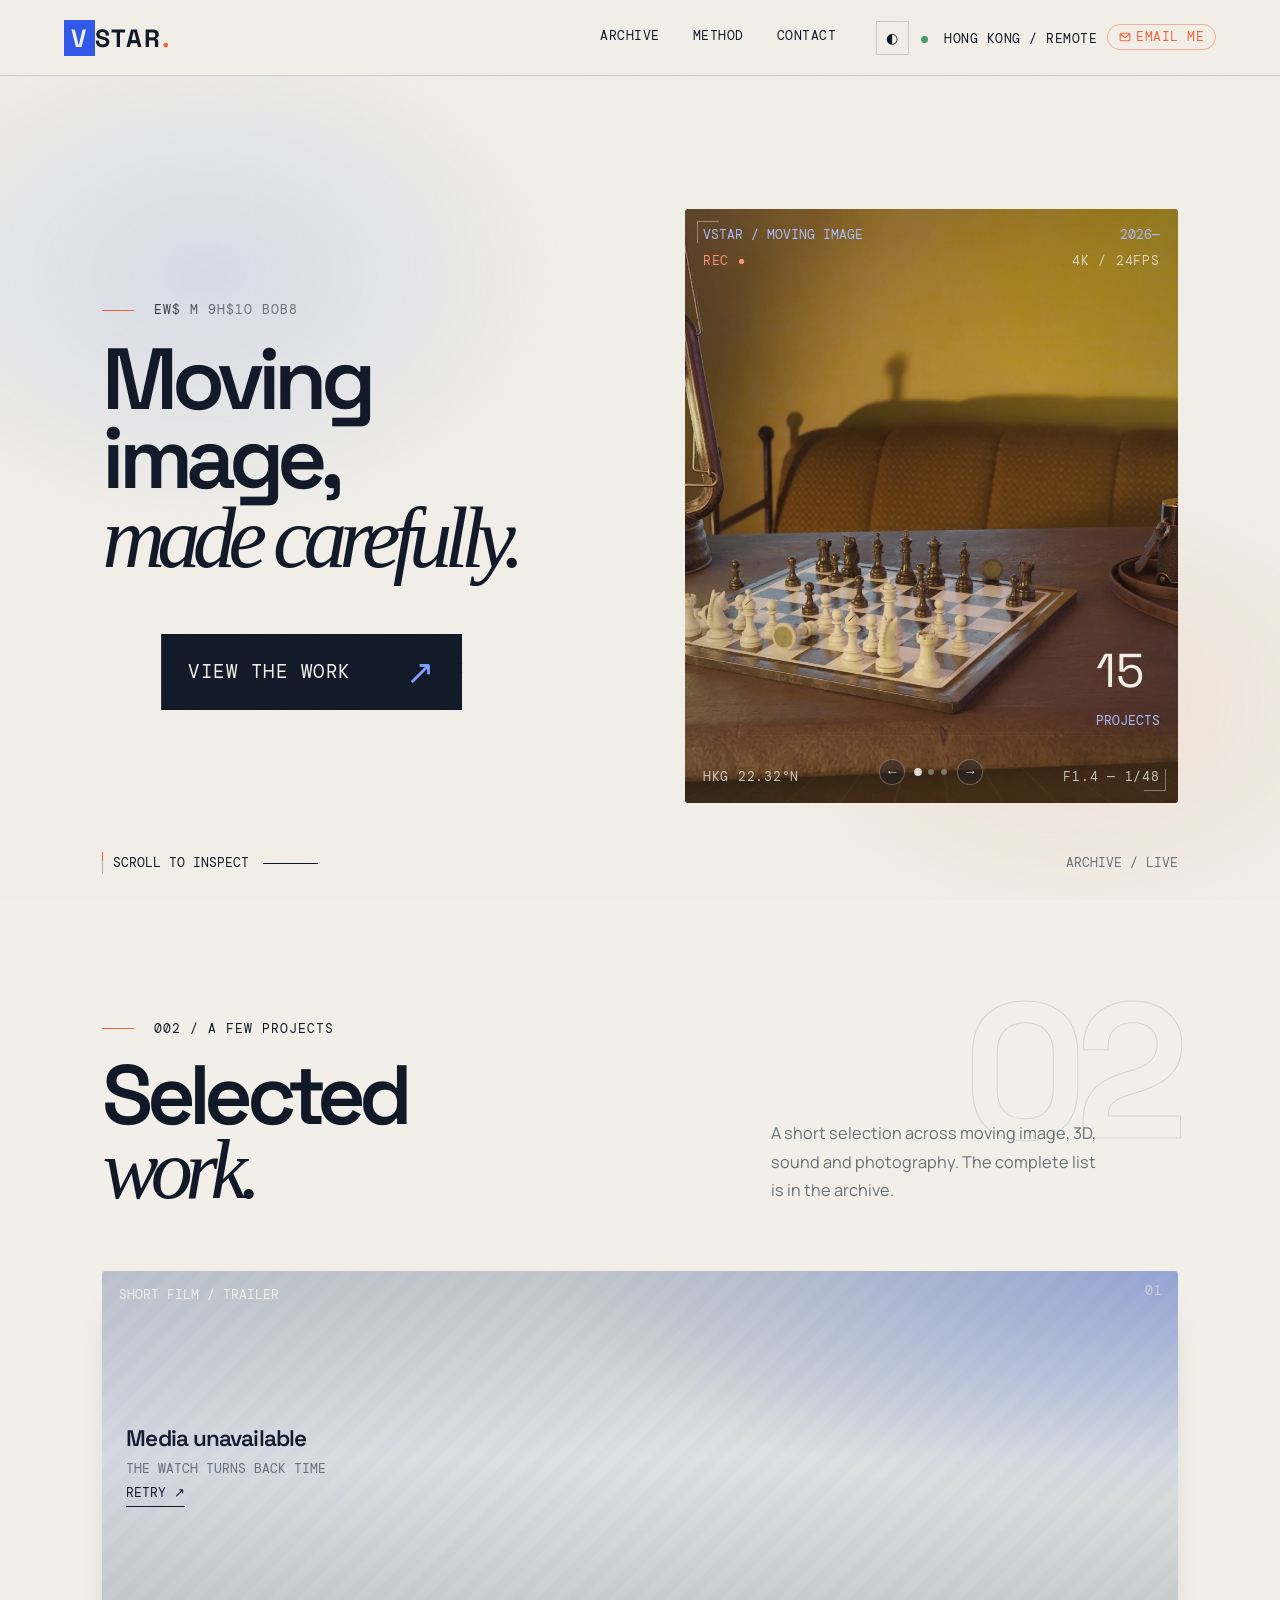
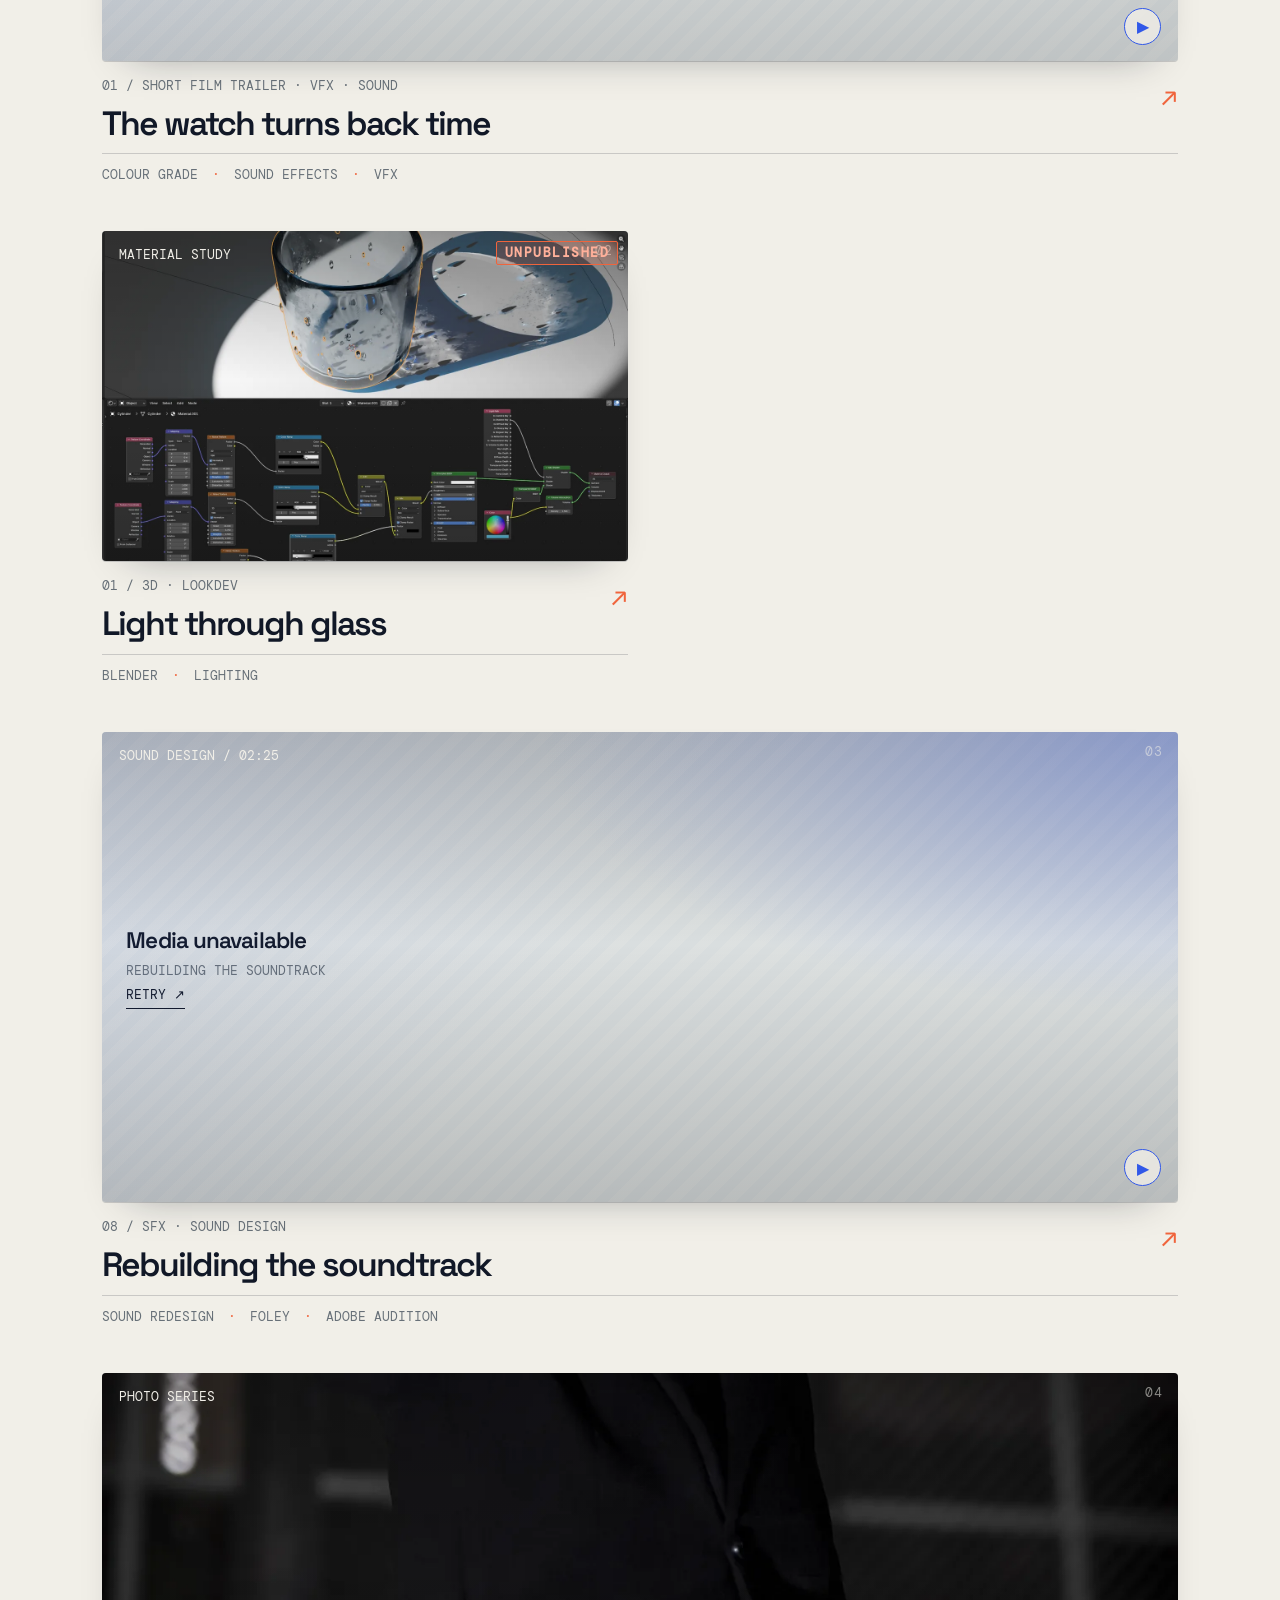
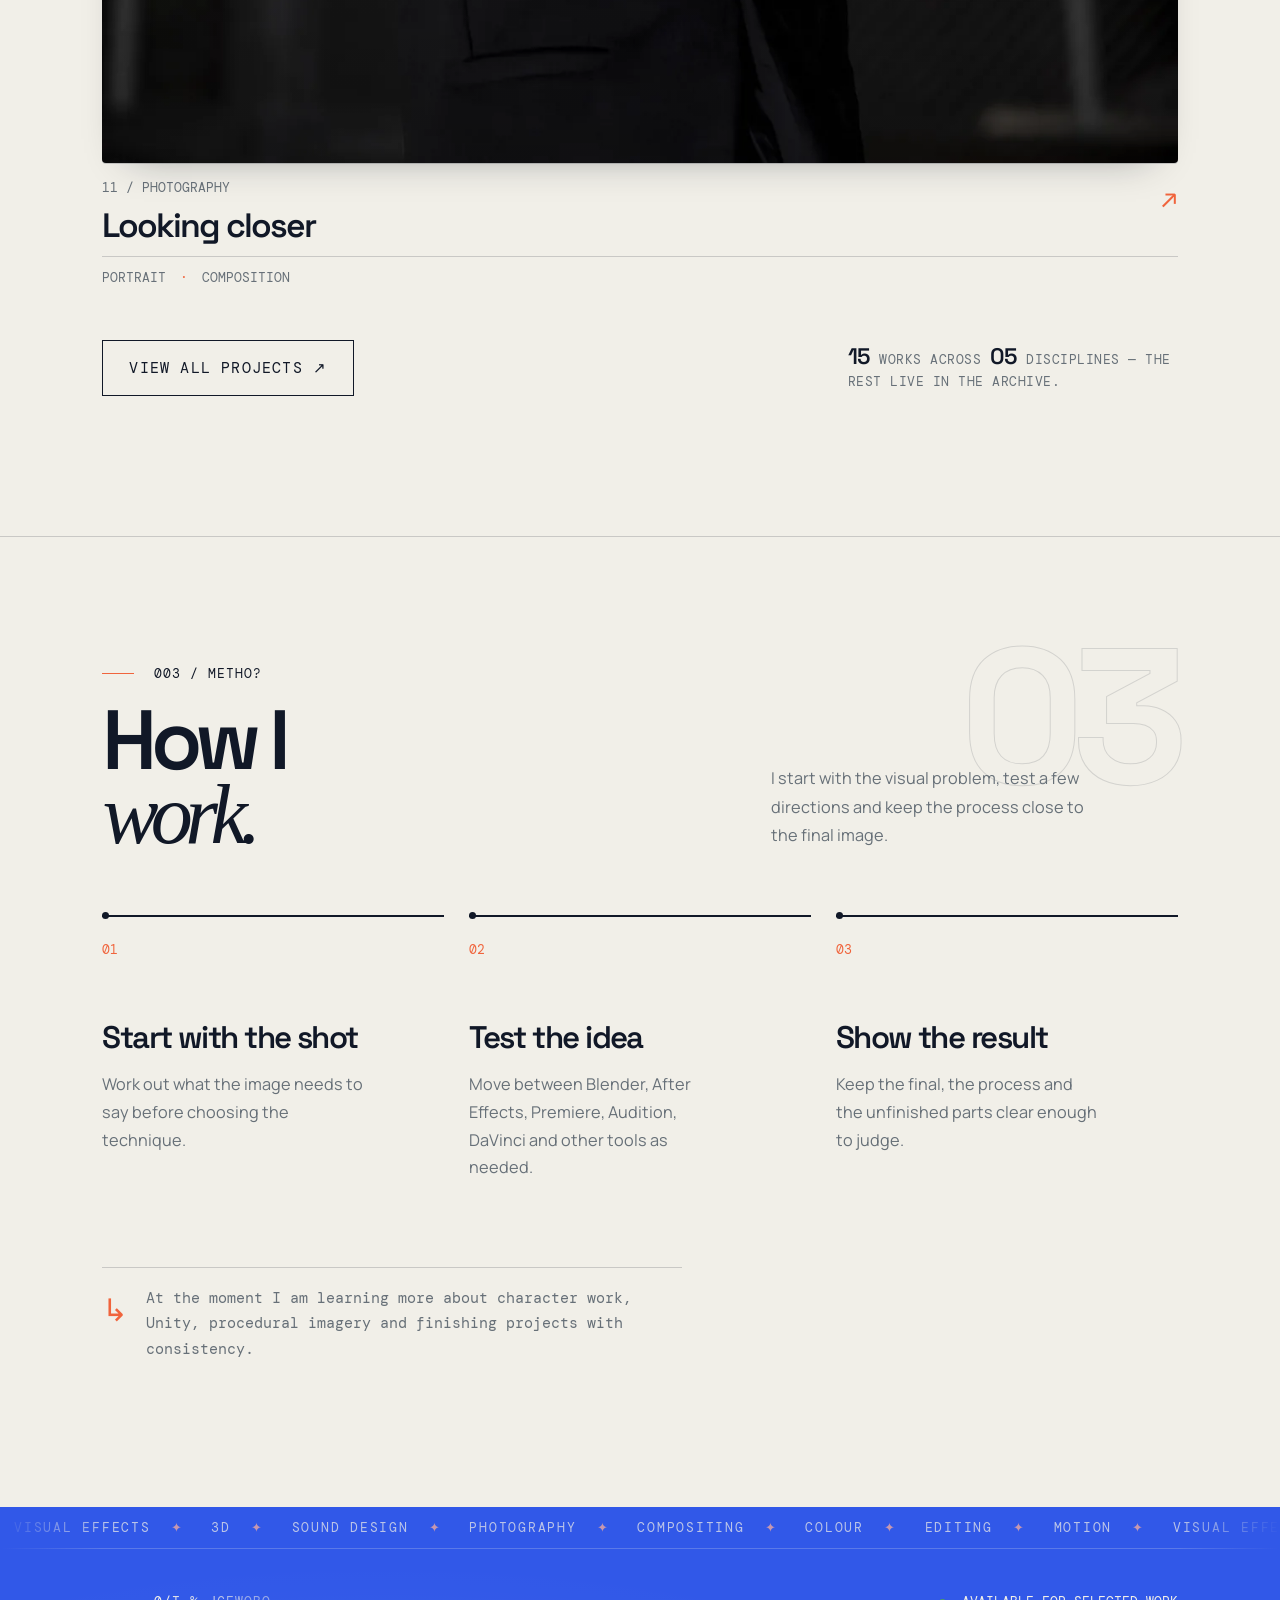
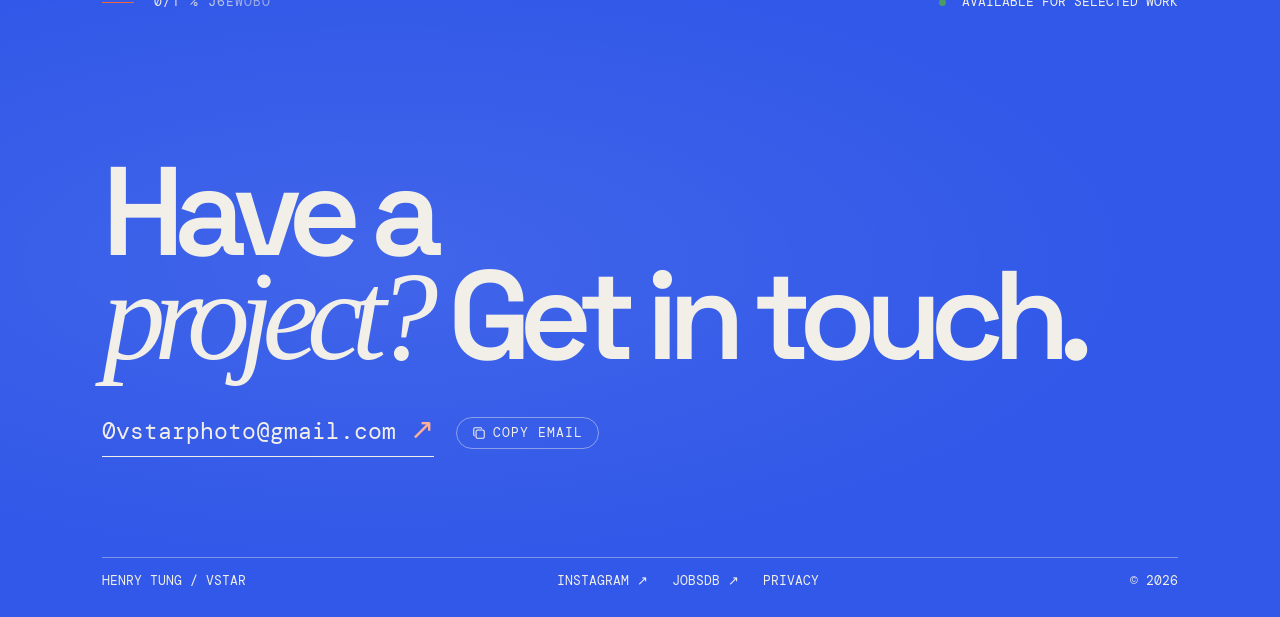
==== index.html @ f980b301 "Publish from Studio" ====
<!doctype html>
<html lang="en">
  <head>
    <meta charset="UTF-8" />
    <meta name="viewport" content="width=device-width, initial-scale=1.0" />
    <meta name="description" content="Henry Tung / Vstar — VFX, 3D, sound and photography portfolio." />
    <title>VSTAR / Visual Systems</title>
    <link rel="icon" type="image/svg+xml" href="./favicon.svg" />
    <meta property="og:title" content="VSTAR / Visual Systems" />
    <meta property="og:description" content="VFX, 3D, sound and photography portfolio by Henry Tung." />
    <meta property="og:type" content="website" />
    <meta property="og:image" content="https://rm-vstar.github.io/og-image.png" />
    <meta name="twitter:card" content="summary_large_image" />
    <link rel="preconnect" href="https://fonts.googleapis.com" />
    <link rel="preconnect" href="https://fonts.gstatic.com" crossorigin />
    <link rel="stylesheet" href="https://fonts.googleapis.com/css2?family=DM+Mono:wght@400;500&family=Manrope:wght@400;500;600;700;800&family=Space+Grotesk:wght@500;600;700&display=swap" />
    <script>
      // Apply the theme before first paint to avoid a flash of the wrong theme.
      // Stored modes: 'auto' (follow the system), 'light', 'dark'. Legacy 'dark'/'light' values are honored.
      try {
        var stored = localStorage.getItem('vstar-theme');
        var mode = stored || 'auto';
        var dark = mode === 'dark' || (mode === 'auto' && window.matchMedia('(prefers-color-scheme: dark)').matches);
        // Set explicitly for both themes: the token bridge keys off [data-theme].
        document.documentElement.dataset.theme = dark ? 'dark' : 'light';
      } catch (e) { /* storage unavailable */ }
    </script>
    <script type="module" crossorigin src="./assets/index-QxrwYFjf.js"></script>
    <link rel="stylesheet" crossorigin href="./assets/index-BBh8b8mP.css">
  </head>
  <body>
    <div id="root"></div>
  </body>
</html>
---- assets/index-BBh8b8mP.css ----
:root[data-theme]{--foreground:#111827;--foreground-subtle:#677078;--foreground-muted:#677078;--foreground-strong:#111827;--foreground-emphasis:#111827;--foreground-intense:#000;--foreground-inverse:#f1efe8;--background:#f1efe8;--background-subtle:#e9e7e0;--background-muted:#d9dedf;--background-strong:#cfd4d5;--background-inverse:#0b1220;--border:#1118272e;--border-muted:#1118271a;--border-strong:#1118274d;--border-emphasis:#11182773;--border-intense:#111827;--border-inverse:#f1efe8;--border-overlay:#1118271a;--primary:#3158e8;--primary-subtle:#3158e814;--primary-soft:#3158e829;--primary-muted:#2746ba;--primary-strong:#1d358c;--primary-foreground:#f1efe8;--secondary:#f0643c;--secondary-subtle:#f0643c1a;--secondary-soft:#f0643c33;--secondary-muted:#d4552f;--secondary-strong:#b04322;--secondary-foreground:#f1efe8;--radius:4px}:root[data-theme=dark]{--foreground:#f1efe8;--foreground-subtle:#a8b1b8;--foreground-muted:#a8b1b8;--foreground-strong:#f1efe8;--foreground-emphasis:#f1efe8;--foreground-intense:#fff;--foreground-inverse:#0b1220;--background:#0b1220;--background-subtle:#101a2e;--background-muted:#17243a;--background-strong:#223350;--background-inverse:#f1efe8;--border:#f1efe833;--border-muted:#f1efe81f;--border-strong:#f1efe852;--border-emphasis:#f1efe880;--border-intense:#f1efe8;--border-inverse:#0b1220;--border-overlay:#f1efe81f;--primary:#8aa4ff;--primary-subtle:#8aa4ff1a;--primary-soft:#8aa4ff33;--primary-muted:#a3b7ff;--primary-strong:#c0d0ff;--primary-foreground:#0b1220;--secondary:#ff9b7d;--secondary-subtle:#ff9b7d1a;--secondary-soft:#ff9b7d33;--secondary-muted:#ffb09a;--secondary-strong:#ffc9b8;--secondary-foreground:#0b1220}@layer properties{@supports (((-webkit-hyphens:none)) and (not (margin-trim:inline))) or ((-moz-orient:inline) and (not (color:rgb(from red r g b)))){*,:before,:after,::backdrop{--tw-border-spacing-x:0;--tw-border-spacing-y:0;--tw-translate-x:0;--tw-translate-y:0;--tw-translate-z:0;--tw-rotate-x:initial;--tw-rotate-y:initial;--tw-rotate-z:initial;--tw-skew-x:initial;--tw-skew-y:initial;--tw-pan-x:initial;--tw-pan-y:initial;--tw-pinch-zoom:initial;--tw-space-y-reverse:0;--tw-space-x-reverse:0;--tw-border-style:solid;--tw-leading:initial;--tw-font-weight:initial;--tw-ordinal:initial;--tw-slashed-zero:initial;--tw-numeric-figure:initial;--tw-numeric-spacing:initial;--tw-numeric-fraction:initial;--tw-shadow:0 0 #0000;--tw-shadow-color:initial;--tw-shadow-alpha:100%;--tw-inset-shadow:0 0 #0000;--tw-inset-shadow-color:initial;--tw-inset-shadow-alpha:100%;--tw-ring-color:initial;--tw-ring-shadow:0 0 #0000;--tw-inset-ring-color:initial;--tw-inset-ring-shadow:0 0 #0000;--tw-ring-inset:initial;--tw-ring-offset-width:0px;--tw-ring-offset-color:#fff;--tw-ring-offset-shadow:0 0 #0000;--tw-outline-style:solid;--tw-blur:initial;--tw-brightness:initial;--tw-contrast:initial;--tw-grayscale:initial;--tw-hue-rotate:initial;--tw-invert:initial;--tw-opacity:initial;--tw-saturate:initial;--tw-sepia:initial;--tw-drop-shadow:initial;--tw-drop-shadow-color:initial;--tw-drop-shadow-alpha:100%;--tw-drop-shadow-size:initial;--tw-backdrop-blur:initial;--tw-backdrop-brightness:initial;--tw-backdrop-contrast:initial;--tw-backdrop-grayscale:initial;--tw-backdrop-hue-rotate:initial;--tw-backdrop-invert:initial;--tw-backdrop-opacity:initial;--tw-backdrop-saturate:initial;--tw-backdrop-sepia:initial;--tw-duration:initial;--tw-ease:initial;--tw-scale-x:1;--tw-scale-y:1;--tw-scale-z:1;--tw-content:"";--gradient-glow-rotation:0deg;--border-beam-angle:0deg}}}@layer theme{:root,:host{--font-sans:var(--font-sans);--font-mono:var(--font-mono);--color-black:#000;--color-white:#fff;--spacing:.25rem;--font-weight-normal:400;--font-weight-medium:500;--font-weight-semibold:600;--radius-xs:var(--radius-xs);--radius-sm:var(--radius-sm);--radius-md:var(--radius-md);--radius-lg:var(--radius-lg);--radius-xl:var(--radius-xl);--radius-2xl:var(--radius-2xl);--radius-3xl:var(--radius-3xl);--radius-4xl:var(--radius-4xl);--shadow-md:0 4px 8px -2px var(--shadow-color);--ease-in:cubic-bezier(.4, 0, 1, 1);--ease-out:cubic-bezier(0, 0, .2, 1);--ease-in-out:cubic-bezier(.4, 0, .2, 1);--animate-pulse:pulse 2s cubic-bezier(.4, 0, .6, 1) infinite;--blur-sm:8px;--blur-md:12px;--blur-lg:16px;--blur-xl:24px;--blur-2xl:40px;--blur-3xl:64px;--default-transition-duration:.15s;--default-transition-timing-function:cubic-bezier(.4, 0, .2, 1);--default-font-family:var(--font-sans);--default-mono-font-family:var(--font-mono);--shadow:var(--shadow-md);--radius:var(--radius);--color-border-intense:var(--border-intense);--radius-4xs:var(--radius-4xs);--radius-3xs:var(--radius-3xs);--radius-2xs:var(--radius-2xs);--opacity-disabled:var(--opacity-disabled)}}@layer base{@supports (not ((-webkit-appearance:-apple-pay-button))) or (contain-intrinsic-size:1px){::placeholder{color:currentColor}@supports (color:color-mix(in lab, red, red)){::placeholder{color:color-mix(in oklab, currentcolor 50%, transparent)}}}*,:after,:before,::backdrop{box-sizing:border-box;border:0 solid;margin:0;padding:0}::file-selector-button{box-sizing:border-box;border:0 solid;margin:0;padding:0}html,:host{-webkit-text-size-adjust:100%;tab-size:4;line-height:1.5;font-family:var(--default-font-family,-apple-system, BlinkMacSystemFont, "Segoe UI", Roboto, "Helvetica Neue", "Noto Sans", Arial, sans-serif, "Apple Color Emoji", "Segoe UI Emoji", "Segoe UI Symbol", "Noto Color Emoji");font-feature-settings:var(--default-font-feature-settings,normal);font-variation-settings:var(--default-font-variation-settings,normal);-webkit-tap-highlight-color:transparent}hr{height:0;color:inherit;border-top-width:1px}abbr:where([title]){-webkit-text-decoration:underline dotted;text-decoration:underline dotted}h1,h2,h3,h4,h5,h6{font-size:inherit;font-weight:inherit}a{color:inherit;-webkit-text-decoration:inherit;-webkit-text-decoration:inherit;-webkit-text-decoration:inherit;-webkit-text-decoration:inherit;text-decoration:inherit}b,strong{font-weight:bolder}code,kbd,samp,pre{font-family:var(--default-mono-font-family,ui-monospace, SFMono-Regular, Menlo, Monaco, Consolas, "Liberation Mono", "Courier New", monospace);font-feature-settings:var(--default-mono-font-feature-settings,normal);font-variation-settings:var(--default-mono-font-variation-settings,normal);font-size:1em}small{font-size:80%}sub,sup{vertical-align:baseline;font-size:75%;line-height:0;position:relative}sub{bottom:-.25em}sup{top:-.5em}table{text-indent:0;border-color:inherit;border-collapse:collapse}:-moz-focusring:where(:not(iframe)){outline:auto}progress{vertical-align:baseline}summary{display:list-item}ol,ul,menu{list-style:none}img,svg,video,canvas,audio,iframe,embed,object{vertical-align:middle;display:block}img,video{max-width:100%;height:auto}button,input,select,optgroup,textarea{font:inherit;font-feature-settings:inherit;font-variation-settings:inherit;letter-spacing:inherit;color:inherit;opacity:1;background-color:#0000;border-radius:0}::file-selector-button{font:inherit;font-feature-settings:inherit;font-variation-settings:inherit;letter-spacing:inherit;color:inherit;opacity:1;background-color:#0000;border-radius:0}:where(select:is([multiple],[size])) optgroup{font-weight:bolder}:where(select:is([multiple],[size])) optgroup option{padding-inline-start:20px}::file-selector-button{margin-inline-end:4px}::placeholder{opacity:1}@supports (not ((-webkit-appearance:-apple-pay-button))) or (contain-intrinsic-size:1px){::placeholder{color:currentColor}@supports (color:color-mix(in lab, red, red)){::placeholder{color:color-mix(in oklab, currentcolor 50%, transparent)}}}textarea{resize:vertical}::-webkit-search-decoration{-webkit-appearance:none}::-webkit-date-and-time-value{min-height:1lh;text-align:inherit}::-webkit-datetime-edit{display:inline-flex}::-webkit-datetime-edit-fields-wrapper{padding:0}::-webkit-datetime-edit{padding-block:0}::-webkit-datetime-edit-year-field{padding-block:0}::-webkit-datetime-edit-month-field{padding-block:0}::-webkit-datetime-edit-day-field{padding-block:0}::-webkit-datetime-edit-hour-field{padding-block:0}::-webkit-datetime-edit-minute-field{padding-block:0}::-webkit-datetime-edit-second-field{padding-block:0}::-webkit-datetime-edit-millisecond-field{padding-block:0}::-webkit-datetime-edit-meridiem-field{padding-block:0}::-webkit-calendar-picker-indicator{line-height:1}:-moz-ui-invalid{box-shadow:none}button,input:where([type=button],[type=reset],[type=submit]){appearance:button}::file-selector-button{appearance:button}::-webkit-inner-spin-button{height:auto}::-webkit-outer-spin-button{height:auto}[hidden]:where(:not([hidden=until-found])){display:none!important}*{border-color:var(--border)}:focus-visible{outline-style:var(--tw-outline-style);outline-width:3px}::selection{background-color:var(--selection-color)}body{background-color:var(--background);min-height:100dvh;color:var(--foreground);-webkit-font-smoothing:antialiased;-moz-osx-font-smoothing:grayscale;position:relative}}@layer components;@layer utilities{.\@container{container-type:inline-size}.pointer-events-auto{pointer-events:auto}.pointer-events-none{pointer-events:none}.invisible{visibility:hidden}.visible{visibility:visible}.skeleton-shimmer{position:relative;overflow:hidden}.skeleton-shimmer:after{content:"";background:linear-gradient(90deg, transparent, var(--skeleton-highlight,currentColor), transparent);position:absolute;inset:0;transform:translate(-100%)}@supports (color:color-mix(in lab, red, red)){.skeleton-shimmer:after{background:linear-gradient(90deg, transparent, var(--skeleton-highlight,color-mix(in oklab, currentColor 12%, transparent)), transparent)}}.skeleton-shimmer:after{animation:1.6s ease-in-out infinite skeleton-shimmer}.sr-only{clip-path:inset(50%);white-space:nowrap;border-width:0;width:1px;height:1px;margin:-1px;padding:0;position:absolute;overflow:hidden}.absolute{position:absolute}.fixed{position:fixed}.relative{position:relative}.static{position:static}.sticky{position:sticky}.inset-0{inset:0}.inset-x-0{inset-inline:0}.inset-y-0{inset-block:0}.inset-s-0{inset-inline-start:0}.inset-e-0{inset-inline-end:0}.inset-e-3{inset-inline-end:calc(var(--spacing) * 3)}.top-0{top:0}.top-3{top:calc(var(--spacing) * 3)}.top-4{top:calc(var(--spacing) * 4)}.top-px{top:1px}.right-0{right:0}.right-4{right:calc(var(--spacing) * 4)}.bottom-0{bottom:0}.bottom-4{bottom:calc(var(--spacing) * 4)}.bottom-px{bottom:1px}.left-0{left:0}.left-1\/2{left:50%}.left-4{left:calc(var(--spacing) * 4)}.isolate{isolation:isolate}.-z-10{z-index:calc(10 * -1)}.z-0{z-index:0}.z-1{z-index:1}.z-10{z-index:10}.z-40{z-index:40}.z-50{z-index:50}.z-\[calc\(1000-var\(--toast-index\)\)\]{z-index:calc(1000 - var(--toast-index))}.container{width:100%}@media (width>=40rem){.container{max-width:40rem}}@media (width>=48rem){.container{max-width:48rem}}@media (width>=64rem){.container{max-width:64rem}}@media (width>=80rem){.container{max-width:80rem}}@media (width>=96rem){.container{max-width:96rem}}.-m-0\.5{margin:calc(var(--spacing) * -.5)}.m-0\.5{margin:calc(var(--spacing) * .5)}.-mx-2{margin-inline:calc(var(--spacing) * -2)}.-mx-5{margin-inline:calc(var(--spacing) * -5)}.my-1\.5{margin-block:calc(var(--spacing) * 1.5)}.-ms-0\.5{margin-inline-start:calc(var(--spacing) * -.5)}.-ms-1{margin-inline-start:calc(var(--spacing) * -1)}.-ms-2\.5{margin-inline-start:calc(var(--spacing) * -2.5)}.-ms-3{margin-inline-start:calc(var(--spacing) * -3)}.-ms-3\.5{margin-inline-start:calc(var(--spacing) * -3.5)}.-ms-4{margin-inline-start:calc(var(--spacing) * -4)}.ms-0{margin-inline-start:0}.ms-3{margin-inline-start:calc(var(--spacing) * 3)}.ms-auto{margin-inline-start:auto}.-me-0\.5{margin-inline-end:calc(var(--spacing) * -.5)}.-me-1{margin-inline-end:calc(var(--spacing) * -1)}.-me-1\.25{margin-inline-end:calc(var(--spacing) * -1.25)}.-me-1\.75{margin-inline-end:calc(var(--spacing) * -1.75)}.-me-2\.5{margin-inline-end:calc(var(--spacing) * -2.5)}.-me-2\.25{margin-inline-end:calc(var(--spacing) * -2.25)}.-me-3{margin-inline-end:calc(var(--spacing) * -3)}.-me-3\.5{margin-inline-end:calc(var(--spacing) * -3.5)}.me-0\.5{margin-inline-end:calc(var(--spacing) * .5)}.me-3{margin-inline-end:calc(var(--spacing) * 3)}.-mt-1{margin-top:calc(var(--spacing) * -1)}.-mt-4{margin-top:calc(var(--spacing) * -4)}.mt-0{margin-top:0}.mt-1{margin-top:var(--spacing)}.mt-1\.5{margin-top:calc(var(--spacing) * 1.5)}.mt-2{margin-top:calc(var(--spacing) * 2)}.-mb-3\.5{margin-bottom:calc(var(--spacing) * -3.5)}.-mb-5{margin-bottom:calc(var(--spacing) * -5)}.mb-1\.5{margin-bottom:calc(var(--spacing) * 1.5)}.block{display:block}.contents{display:contents}.flex{display:flex}.grid{display:grid}.hidden{display:none}.inline{display:inline}.inline-block{display:inline-block}.inline-flex{display:inline-flex}.table{display:table}.table-caption{display:table-caption}.table-cell{display:table-cell}.table-row{display:table-row}.aspect-square{aspect-ratio:1}.size-\(--cell-size\){width:var(--cell-size);height:var(--cell-size)}.size-\(--rating-size\){width:var(--rating-size);height:var(--rating-size)}.size-2\.5{width:calc(var(--spacing) * 2.5);height:calc(var(--spacing) * 2.5)}.size-3{width:calc(var(--spacing) * 3);height:calc(var(--spacing) * 3)}.size-3\.5{width:calc(var(--spacing) * 3.5);height:calc(var(--spacing) * 3.5)}.size-4{width:calc(var(--spacing) * 4);height:calc(var(--spacing) * 4)}.size-4\.5{width:calc(var(--spacing) * 4.5);height:calc(var(--spacing) * 4.5)}.size-5{width:calc(var(--spacing) * 5);height:calc(var(--spacing) * 5)}.size-6{width:calc(var(--spacing) * 6);height:calc(var(--spacing) * 6)}.size-7{width:calc(var(--spacing) * 7);height:calc(var(--spacing) * 7)}.size-8{width:calc(var(--spacing) * 8);height:calc(var(--spacing) * 8)}.size-9{width:calc(var(--spacing) * 9);height:calc(var(--spacing) * 9)}.size-10{width:calc(var(--spacing) * 10);height:calc(var(--spacing) * 10)}.size-11{width:calc(var(--spacing) * 11);height:calc(var(--spacing) * 11)}.size-12{width:calc(var(--spacing) * 12);height:calc(var(--spacing) * 12)}.size-56{width:calc(var(--spacing) * 56);height:calc(var(--spacing) * 56)}.size-\[0\.5em\]{width:.5em;height:.5em}.size-\[1\.12em\]{width:1.12em;height:1.12em}.size-\[1\.125em\]{width:1.125em;height:1.125em}.size-\[1\.778em\]{width:1.778em;height:1.778em}.size-\[1em\]{width:1em;height:1em}.size-\[30\%\]{width:30%;height:30%}.size-\[50\%\]{width:50%;height:50%}.size-\[56\%\]{width:56%;height:56%}.size-\[66\%\]{width:66%;height:66%}.size-auto{width:auto;height:auto}.size-full{width:100%;height:100%}.\[height\:var\(--drawer-height\,auto\)\]{height:var(--drawer-height,auto)}.h-\(--accordion-panel-height\){height:var(--accordion-panel-height)}.h-\(--cell-size\){height:var(--cell-size)}.h-\(--collapsible-panel-height\){height:var(--collapsible-panel-height)}.h-\(--popup-height\){height:var(--popup-height)}.h-\(--positioner-height\){height:var(--positioner-height)}.h-\(--textarea-h\){height:var(--textarea-h)}.h-1{height:var(--spacing)}.h-1\.5{height:calc(var(--spacing) * 1.5)}.h-4{height:calc(var(--spacing) * 4)}.h-5{height:calc(var(--spacing) * 5)}.h-6{height:calc(var(--spacing) * 6)}.h-7{height:calc(var(--spacing) * 7)}.h-8{height:calc(var(--spacing) * 8)}.h-10{height:calc(var(--spacing) * 10)}.h-12{height:calc(var(--spacing) * 12)}.h-\[0\.2em\]\!{height:.2em!important}.h-\[0\.35em\]\!{height:.35em!important}.h-\[1em\]{height:1em}.h-\[calc\(100\%\+\(--spacing\(1\)\)\)\]{height:calc(100% + (var(--spacing)))}.h-\[calc\(100dvh-1\.5rem-var\(--snap-offset\,0\)\)\]{height:calc(100dvh - 1.5rem - var(--snap-offset,0))}.h-\[calc\(100dvh-1rem\)\]{height:calc(100dvh - 1rem)}.h-\[var\(--height\)\]{height:var(--height)}.h-auto{height:auto}.h-full{height:100%}.h-lh{height:1lh}.h-px{height:1px}.max-h-\(--available-height\){max-height:var(--available-height)}.max-h-full{max-height:100%}.min-h-0{min-height:0}.min-h-2{min-height:calc(var(--spacing) * 2)}.min-h-4{min-height:calc(var(--spacing) * 4)}.min-h-16{min-height:calc(var(--spacing) * 16)}.min-h-20{min-height:calc(var(--spacing) * 20)}.min-h-24{min-height:calc(var(--spacing) * 24)}.w-\(--active-tab-width\){width:var(--active-tab-width)}.w-\(--anchor-width\){width:var(--anchor-width)}.w-\(--popup-width\){width:var(--popup-width)}.w-\(--positioner-width\){width:var(--positioner-width)}.w-1\.5{width:calc(var(--spacing) * 1.5)}.w-3{width:calc(var(--spacing) * 3)}.w-4{width:calc(var(--spacing) * 4)}.w-5{width:calc(var(--spacing) * 5)}.w-6{width:calc(var(--spacing) * 6)}.w-7{width:calc(var(--spacing) * 7)}.w-7\.5{width:calc(var(--spacing) * 7.5)}.w-8{width:calc(var(--spacing) * 8)}.w-9\.5{width:calc(var(--spacing) * 9.5)}.w-10{width:calc(var(--spacing) * 10)}.w-11\.5{width:calc(var(--spacing) * 11.5)}.w-12{width:calc(var(--spacing) * 12)}.w-18{width:calc(var(--spacing) * 18)}.w-24{width:calc(var(--spacing) * 24)}.w-30{width:calc(var(--spacing) * 30)}.w-35{width:calc(var(--spacing) * 35)}.w-90{width:calc(var(--spacing) * 90)}.w-96{width:calc(var(--spacing) * 96)}.w-100{width:calc(var(--spacing) * 100)}.w-150{width:calc(var(--spacing) * 150)}.w-\[0\.8em\]\!{width:.8em!important}.w-\[1\.4em\]\!{width:1.4em!important}.w-\[calc\(100\%-var\(--border-width\)\*2\)\]{width:calc(100% - var(--border-width) * 2)}.w-\[calc\(var\(--anchor-width\)\+1rem\)\]{width:calc(var(--anchor-width) + 1rem)}.w-auto{width:auto}.w-fit{width:fit-content}.w-full{width:100%}.w-max{width:max-content}.w-px{width:1px}.max-w-\(--available-width\){max-width:var(--available-width)}.max-w-60{max-width:calc(var(--spacing) * 60)}.max-w-80{max-width:calc(var(--spacing) * 80)}.max-w-\[calc\(100vw-2rem\)\]{max-width:calc(100vw - 2rem)}.max-w-full{max-width:100%}.max-w-none{max-width:none}.min-w-0{min-width:0}.min-w-2{min-width:calc(var(--spacing) * 2)}.min-w-3\.5{min-width:calc(var(--spacing) * 3.5)}.min-w-4{min-width:calc(var(--spacing) * 4)}.min-w-5{min-width:calc(var(--spacing) * 5)}.min-w-6{min-width:calc(var(--spacing) * 6)}.min-w-6\.5{min-width:calc(var(--spacing) * 6.5)}.min-w-7{min-width:calc(var(--spacing) * 7)}.min-w-8{min-width:calc(var(--spacing) * 8)}.min-w-8\.5{min-width:calc(var(--spacing) * 8.5)}.min-w-10{min-width:calc(var(--spacing) * 10)}.min-w-10\.5{min-width:calc(var(--spacing) * 10.5)}.min-w-12{min-width:calc(var(--spacing) * 12)}.min-w-15{min-width:calc(var(--spacing) * 15)}.min-w-36{min-width:calc(var(--spacing) * 36)}.min-w-40{min-width:calc(var(--spacing) * 40)}.min-w-48{min-width:calc(var(--spacing) * 48)}.min-w-50{min-width:calc(var(--spacing) * 50)}.min-w-56{min-width:calc(var(--spacing) * 56)}.flex-1{flex:1}.shrink{flex-shrink:1}.shrink-0{flex-shrink:0}.grow{flex-grow:1}.grow-0{flex-grow:0}.basis-full{flex-basis:100%}.caption-bottom{caption-side:bottom}.caption-top{caption-side:top}.border-collapse{border-collapse:collapse}.border-separate{border-collapse:separate}.border-spacing-0{--tw-border-spacing-x:0px;--tw-border-spacing-y:0px;border-spacing:var(--tw-border-spacing-x) var(--tw-border-spacing-y)}.origin-\(--transform-origin\){transform-origin:var(--transform-origin)}.origin-bottom{transform-origin:bottom}.origin-center{transform-origin:50%}.origin-left{transform-origin:0}.origin-right{transform-origin:100%}.origin-top{transform-origin:top}.-translate-x-1\/2{--tw-translate-x:calc(calc(1 / 2 * 100%) * -1);translate:var(--tw-translate-x) var(--tw-translate-y)}.-translate-y-1\/2{--tw-translate-y:calc(calc(1 / 2 * 100%) * -1);translate:var(--tw-translate-x) var(--tw-translate-y)}.-translate-y-full{--tw-translate-y:-100%;translate:var(--tw-translate-x) var(--tw-translate-y)}.translate-y-\[calc\(-50\%-2px\)\]{--tw-translate-y:calc(-50% - 2px);translate:var(--tw-translate-x) var(--tw-translate-y)}.-rotate-90{rotate:-90deg}.rotate-45{rotate:45deg}.rotate-90{rotate:90deg}.rotate-180{rotate:180deg}.\[transform\:translateX\(calc\(var\(--drawer-swipe-movement-x\)\+var\(--stack-offset\)\)\)_scale\(var\(--stack-scale\)\)\]{transform:translateX(calc(var(--drawer-swipe-movement-x) + var(--stack-offset))) scale(var(--stack-scale))}.\[transform\:translateX\(calc\(var\(--drawer-swipe-movement-x\)-var\(--stack-offset\)\)\)_scale\(var\(--stack-scale\)\)\]{transform:translateX(calc(var(--drawer-swipe-movement-x) - var(--stack-offset))) scale(var(--stack-scale))}.\[transform\:translateX\(var\(--toast-swipe-movement-x\)\)_translateY\(calc\(var\(--toast-swipe-movement-y\)\+\(var\(--toast-index\)\*var\(--peek\)\)\+\(var\(--shrink\)\*var\(--height\)\)\)\)_scale\(var\(--scale\)\)\]{transform:translateX(var(--toast-swipe-movement-x)) translateY(calc(var(--toast-swipe-movement-y) + (var(--toast-index) * var(--peek)) + (var(--shrink) * var(--height)))) scale(var(--scale))}.\[transform\:translateX\(var\(--toast-swipe-movement-x\)\)_translateY\(calc\(var\(--toast-swipe-movement-y\)-\(var\(--toast-index\)\*var\(--peek\)\)-\(var\(--shrink\)\*var\(--height\)\)\)\)_scale\(var\(--scale\)\)\]{transform:translateX(var(--toast-swipe-movement-x)) translateY(calc(var(--toast-swipe-movement-y) - (var(--toast-index) * var(--peek)) - (var(--shrink) * var(--height)))) scale(var(--scale))}.\[transform\:translateY\(calc\(var\(--drawer-snap-point-offset\,0px\)\+var\(--drawer-swipe-movement-y\)\)\)\]{transform:translateY(calc(var(--drawer-snap-point-offset,0px) + var(--drawer-swipe-movement-y)))}.\[transform\:translateY\(calc\(var\(--drawer-swipe-movement-y\)\+var\(--stack-offset\)\)\)_scale\(var\(--stack-scale\)\)\]{transform:translateY(calc(var(--drawer-swipe-movement-y) + var(--stack-offset))) scale(var(--stack-scale))}.\[transform\:translateY\(calc\(var\(--drawer-swipe-movement-y\)-var\(--stack-offset\)\)\)_scale\(var\(--stack-scale\)\)\]{transform:translateY(calc(var(--drawer-swipe-movement-y) - var(--stack-offset))) scale(var(--stack-scale))}.transform{transform:var(--tw-rotate-x,) var(--tw-rotate-y,) var(--tw-rotate-z,) var(--tw-skew-x,) var(--tw-skew-y,)}.transform-gpu{transform:translateZ(0) var(--tw-rotate-x,) var(--tw-rotate-y,) var(--tw-rotate-z,) var(--tw-skew-x,) var(--tw-skew-y,)}.animate-\[toast-progress_linear_forwards\]{animation:linear forwards toast-progress}.animate-ping-paced{animation:2.5s cubic-bezier(0,0,.2,1) infinite ping-paced}.cursor-default{cursor:default}.cursor-not-allowed{cursor:not-allowed}.cursor-pointer{cursor:pointer}.touch-pan-x{--tw-pan-x:pan-x;touch-action:var(--tw-pan-x,) var(--tw-pan-y,) var(--tw-pinch-zoom,)}.touch-pan-y{--tw-pan-y:pan-y;touch-action:var(--tw-pan-x,) var(--tw-pan-y,) var(--tw-pinch-zoom,)}.touch-pinch-zoom{--tw-pinch-zoom:pinch-zoom;touch-action:var(--tw-pan-x,) var(--tw-pan-y,) var(--tw-pinch-zoom,)}.touch-none{touch-action:none}.resize{resize:both}.resize-none{resize:none}.resize-y{resize:vertical}.scrollbar-none{scrollbar-width:none}.\[grid-template-columns\:auto_1fr_auto\]{grid-template-columns:auto 1fr auto}.grid-cols-\[1fr_auto\]{grid-template-columns:1fr auto}.grid-cols-\[auto_1fr_auto\]{grid-template-columns:auto 1fr auto}.grid-rows-\[0fr\]{grid-template-rows:0fr}.flex-col{flex-direction:column}.flex-col-reverse{flex-direction:column-reverse}.flex-row{flex-direction:row}.flex-row-reverse{flex-direction:row-reverse}.flex-wrap{flex-wrap:wrap}.place-items-center{place-items:center}.items-center{align-items:center}.items-end{align-items:flex-end}.items-start{align-items:flex-start}.items-stretch{align-items:stretch}.justify-between{justify-content:space-between}.justify-center{justify-content:center}.justify-end{justify-content:flex-end}.justify-start{justify-content:flex-start}.gap-0\.5{gap:calc(var(--spacing) * .5)}.gap-0\.75{gap:calc(var(--spacing) * .75)}.gap-1{gap:var(--spacing)}.gap-1\.5{gap:calc(var(--spacing) * 1.5)}.gap-1\.25{gap:calc(var(--spacing) * 1.25)}.gap-2{gap:calc(var(--spacing) * 2)}.gap-2\.5{gap:calc(var(--spacing) * 2.5)}.gap-3{gap:calc(var(--spacing) * 3)}.gap-3\.5{gap:calc(var(--spacing) * 3.5)}.gap-4{gap:calc(var(--spacing) * 4)}.gap-4\.5{gap:calc(var(--spacing) * 4.5)}.gap-6{gap:calc(var(--spacing) * 6)}.gap-7{gap:calc(var(--spacing) * 7)}.gap-\[3\%\]{gap:3%}:where(.-space-y-\(--border-width\)>:not(:last-child)){--tw-space-y-reverse:0;margin-block-start:calc(calc(var(--border-width) * -1) * var(--tw-space-y-reverse));margin-block-end:calc(calc(var(--border-width) * -1) * calc(1 - var(--tw-space-y-reverse)))}:where(.space-y-\(--border-width\)>:not(:last-child)){--tw-space-y-reverse:0;margin-block-start:calc(var(--border-width) * var(--tw-space-y-reverse));margin-block-end:calc(var(--border-width) * calc(1 - var(--tw-space-y-reverse)))}:where(.space-y-\[-0\.2em\]>:not(:last-child)){--tw-space-y-reverse:0;margin-block-start:calc(-.2em * var(--tw-space-y-reverse));margin-block-end:calc(-.2em * calc(1 - var(--tw-space-y-reverse)))}.gap-x-0{column-gap:0}.gap-x-2{column-gap:calc(var(--spacing) * 2)}:where(.-space-x-\(--border-width\)>:not(:last-child)){--tw-space-x-reverse:0;margin-inline-start:calc(calc(var(--border-width) * -1) * var(--tw-space-x-reverse));margin-inline-end:calc(calc(var(--border-width) * -1) * calc(1 - var(--tw-space-x-reverse)))}:where(.space-x-\(--border-width\)>:not(:last-child)){--tw-space-x-reverse:0;margin-inline-start:calc(var(--border-width) * var(--tw-space-x-reverse));margin-inline-end:calc(var(--border-width) * calc(1 - var(--tw-space-x-reverse)))}:where(.space-x-\[-0\.2em\]>:not(:last-child)){--tw-space-x-reverse:0;margin-inline-start:calc(-.2em * var(--tw-space-x-reverse));margin-inline-end:calc(-.2em * calc(1 - var(--tw-space-x-reverse)))}.gap-y-1\.5{row-gap:calc(var(--spacing) * 1.5)}.gap-y-2{row-gap:calc(var(--spacing) * 2)}.self-center{align-self:center}.self-start{align-self:flex-start}.self-stretch{align-self:stretch}.truncate{text-overflow:ellipsis;white-space:nowrap;overflow:hidden}.overflow-auto{overflow:auto}.overflow-hidden{overflow:hidden}.overflow-visible{overflow:visible}.overflow-x-hidden{overflow-x:hidden}.overflow-y-auto{overflow-y:auto}.overscroll-contain{overscroll-behavior:contain}.rounded{border-radius:var(--radius)}.rounded-\(--card-radius\){border-radius:var(--card-radius)}.rounded-2xl{border-radius:var(--radius-2xl)}.rounded-2xs{border-radius:var(--radius-2xs)}.rounded-3xs{border-radius:var(--radius-3xs)}.rounded-4xs{border-radius:var(--radius-4xs)}.rounded-\[2px\]{border-radius:2px}.rounded-\[3px\]{border-radius:3px}.rounded-\[calc\(tan\(atan2\(var\(--radius-3xs\)\,1rem\)\)\*100\%\)\]{border-radius:calc(tan(atan2(var(--radius-3xs), 1rem)) * 100%)}.rounded-\[calc\(tan\(atan2\(var\(--radius-md\)\,2\.5rem\)\)\*100\%\)\]{border-radius:calc(tan(atan2(var(--radius-md), 2.5rem)) * 100%)}.rounded-\[calc\(tan\(atan2\(var\(--radius-sm\)\,2rem\)\)\*100\%\)\]{border-radius:calc(tan(atan2(var(--radius-sm), 2rem)) * 100%)}.rounded-\[calc\(var\(--card-radius\)\*4\/3\)\]{border-radius:calc(var(--card-radius) * 4 / 3)}.rounded-\[calc\(var\(--radius-2xl\)\*5\/6\)\]{border-radius:calc(var(--radius-2xl) * 5 / 6)}.rounded-\[calc\(var\(--radius-xs\)-0\.0625rem\)\]{border-radius:calc(var(--radius-xs) - .0625rem)}.rounded-\[inherit\]{border-radius:inherit}.rounded-full{border-radius:2147483647px}.rounded-lg{border-radius:var(--radius-lg)}.rounded-md{border-radius:var(--radius-md)}.rounded-none{border-radius:0}.rounded-sm{border-radius:var(--radius-sm)}.rounded-xl{border-radius:var(--radius-xl)}.rounded-xs{border-radius:var(--radius-xs)}.rounded-s-md{border-start-start-radius:var(--radius-md);border-end-start-radius:var(--radius-md)}.rounded-s-sm{border-start-start-radius:var(--radius-sm);border-end-start-radius:var(--radius-sm)}.rounded-s-xs{border-start-start-radius:var(--radius-xs);border-end-start-radius:var(--radius-xs)}.rounded-e-md{border-start-end-radius:var(--radius-md);border-end-end-radius:var(--radius-md)}.rounded-e-sm{border-start-end-radius:var(--radius-sm);border-end-end-radius:var(--radius-sm)}.rounded-e-xs{border-start-end-radius:var(--radius-xs);border-end-end-radius:var(--radius-xs)}.rounded-t-\[min\(var\(--radius-3xs\)\,35\%\)\]{border-top-left-radius:min(var(--radius-3xs), 35%);border-top-right-radius:min(var(--radius-3xs), 35%)}.rounded-t-none{border-top-left-radius:0;border-top-right-radius:0}.rounded-b-\[inherit\]{border-bottom-right-radius:inherit;border-bottom-left-radius:inherit}.rounded-b-\[min\(var\(--radius-3xs\)\,35\%\)\]{border-bottom-right-radius:min(var(--radius-3xs), 35%);border-bottom-left-radius:min(var(--radius-3xs), 35%)}.rounded-b-none{border-bottom-right-radius:0;border-bottom-left-radius:0}.border{border-style:var(--tw-border-style);border-width:var(--border-width)}.border-2{border-style:var(--tw-border-style);border-width:2px}.border-3{border-style:var(--tw-border-style);border-width:3px}.border-s{border-inline-start-style:var(--tw-border-style);border-inline-start-width:var(--border-width)}.border-dashed{--tw-border-style:dashed;border-style:dashed}.border-double{--tw-border-style:double;border-style:double}.border-solid{--tw-border-style:solid;border-style:solid}.border-border{border-color:var(--border)}.border-border-inverse{border-color:var(--border-inverse)}.border-border-muted{border-color:var(--border-muted)}.border-border-overlay{border-color:var(--border-overlay)}.border-border-strong{border-color:var(--border-strong)}.border-current{border-color:currentColor}.border-error-soft{border-color:var(--error-soft)}.border-info-soft{border-color:var(--info-soft)}.border-primary{border-color:var(--primary)}.border-primary-soft{border-color:var(--primary-soft)}.border-secondary-soft{border-color:var(--secondary-soft)}.border-success-soft{border-color:var(--success-soft)}.border-transparent{border-color:#0000}.border-warning-soft{border-color:var(--warning-soft)}.border-white{border-color:var(--color-white)}.border-white\/15{border-color:#ffffff26}@supports (color:color-mix(in lab, red, red)){.border-white\/15{border-color:color-mix(in oklab, var(--color-white) 15%, transparent)}}.border-white\/25{border-color:#ffffff40}@supports (color:color-mix(in lab, red, red)){.border-white\/25{border-color:color-mix(in oklab, var(--color-white) 25%, transparent)}}.bg-\(--progress-color\){background-color:var(--progress-color)}.bg-\(--sparkline-color\){background-color:var(--sparkline-color)}.bg-background{background-color:var(--background)}.bg-background-inverse{background-color:var(--background-inverse)}.bg-background-muted{background-color:var(--background-muted)}.bg-background-strong{background-color:var(--background-strong)}.bg-background-subtle{background-color:var(--background-subtle)}.bg-black\/30{background-color:#0000004d}@supports (color:color-mix(in lab, red, red)){.bg-black\/30{background-color:color-mix(in oklab, var(--color-black) 30%, transparent)}}.bg-border{background-color:var(--border)}.bg-border-strong{background-color:var(--border-strong)}.bg-current,.bg-current\/7{background-color:currentColor}@supports (color:color-mix(in lab, red, red)){.bg-current\/7{background-color:color-mix(in oklab, currentcolor 7%, transparent)}}.bg-current\/10{background-color:currentColor}@supports (color:color-mix(in lab, red, red)){.bg-current\/10{background-color:color-mix(in oklab, currentcolor 10%, transparent)}}.bg-current\/11{background-color:currentColor}@supports (color:color-mix(in lab, red, red)){.bg-current\/11{background-color:color-mix(in oklab, currentcolor 11%, transparent)}}.bg-current\/12{background-color:currentColor}@supports (color:color-mix(in lab, red, red)){.bg-current\/12{background-color:color-mix(in oklab, currentcolor 12%, transparent)}}.bg-current\/28{background-color:currentColor}@supports (color:color-mix(in lab, red, red)){.bg-current\/28{background-color:color-mix(in oklab, currentcolor 28%, transparent)}}.bg-current\/40{background-color:currentColor}@supports (color:color-mix(in lab, red, red)){.bg-current\/40{background-color:color-mix(in oklab, currentcolor 40%, transparent)}}.bg-current\/58{background-color:currentColor}@supports (color:color-mix(in lab, red, red)){.bg-current\/58{background-color:color-mix(in oklab, currentcolor 58%, transparent)}}.bg-error{background-color:var(--error)}.bg-error-emphasis{background-color:var(--error-emphasis)}.bg-error-muted{background-color:var(--error-muted)}.bg-error-subtle{background-color:var(--error-subtle)}.bg-foreground-intense{background-color:var(--foreground-intense)}.bg-info-muted{background-color:var(--info-muted)}.bg-info-subtle{background-color:var(--info-subtle)}.bg-primary{background-color:var(--primary)}.bg-primary-foreground{background-color:var(--primary-foreground)}.bg-primary-subtle{background-color:var(--primary-subtle)}.bg-secondary{background-color:var(--secondary)}.bg-secondary-muted{background-color:var(--secondary-muted)}.bg-secondary-subtle{background-color:var(--secondary-subtle)}.bg-success-emphasis{background-color:var(--success-emphasis)}.bg-success-muted{background-color:var(--success-muted)}.bg-success-subtle{background-color:var(--success-subtle)}.bg-transparent{background-color:#0000}.bg-warning-emphasis{background-color:var(--warning-emphasis)}.bg-warning-muted{background-color:var(--warning-muted)}.bg-warning-subtle{background-color:var(--warning-subtle)}.bg-white{background-color:var(--color-white)}.bg-white\/10{background-color:#ffffff1a}@supports (color:color-mix(in lab, red, red)){.bg-white\/10{background-color:color-mix(in oklab, var(--color-white) 10%, transparent)}}.bg-white\/25{background-color:#ffffff40}@supports (color:color-mix(in lab, red, red)){.bg-white\/25{background-color:color-mix(in oklab, var(--color-white) 25%, transparent)}}.mask-intersect{-webkit-mask-composite:source-in;-webkit-mask-composite:source-in;-webkit-mask-composite:source-in;mask-composite:intersect}.mask-no-repeat{-webkit-mask-repeat:no-repeat;mask-repeat:no-repeat}.fill-background-inverse{fill:var(--background-inverse)}.stroke-background-strong{stroke:var(--background-strong)}.stroke-border{stroke:var(--border)}.stroke-border-strong{stroke:var(--border-strong)}.stroke-primary{stroke:var(--primary)}.stroke-white{stroke:var(--color-white)}.stroke-white\/25{stroke:#ffffff40}@supports (color:color-mix(in lab, red, red)){.stroke-white\/25{stroke:color-mix(in oklab, var(--color-white) 25%, transparent)}}.stroke-2{stroke-width:2px}.stroke-4\!{stroke-width:4px!important}.object-cover{object-fit:cover}.p-0{padding:0}.p-0\.5{padding:calc(var(--spacing) * .5)}.p-1{padding:var(--spacing)}.p-1\.5{padding:calc(var(--spacing) * 1.5)}.p-1\.25{padding:calc(var(--spacing) * 1.25)}.p-2{padding:calc(var(--spacing) * 2)}.p-2\.5{padding:calc(var(--spacing) * 2.5)}.p-3{padding:calc(var(--spacing) * 3)}.p-4{padding:calc(var(--spacing) * 4)}.p-5{padding:calc(var(--spacing) * 5)}.p-6{padding:calc(var(--spacing) * 6)}.p-\[calc\(var\(--rating-size\)\/6\)\]{padding:calc(var(--rating-size) / 6)}.p-px{padding:1px}.px-0{padding-inline:0}.px-0\.5{padding-inline:calc(var(--spacing) * .5)}.px-1{padding-inline:var(--spacing)}.px-1\.5{padding-inline:calc(var(--spacing) * 1.5)}.px-1\.25{padding-inline:calc(var(--spacing) * 1.25)}.px-1\.75{padding-inline:calc(var(--spacing) * 1.75)}.px-2{padding-inline:calc(var(--spacing) * 2)}.px-2\.5{padding-inline:calc(var(--spacing) * 2.5)}.px-3{padding-inline:calc(var(--spacing) * 3)}.px-3\.5{padding-inline:calc(var(--spacing) * 3.5)}.px-4{padding-inline:calc(var(--spacing) * 4)}.px-4\.5{padding-inline:calc(var(--spacing) * 4.5)}.px-5{padding-inline:calc(var(--spacing) * 5)}.px-5\.5{padding-inline:calc(var(--spacing) * 5.5)}.px-6{padding-inline:calc(var(--spacing) * 6)}.px-\[calc\(var\(--cell-size\)\+0\.5rem\)\]{padding-inline:calc(var(--cell-size) + .5rem)}.py-0\.5{padding-block:calc(var(--spacing) * .5)}.py-1{padding-block:var(--spacing)}.py-1\.5{padding-block:calc(var(--spacing) * 1.5)}.py-2{padding-block:calc(var(--spacing) * 2)}.py-2\.5{padding-block:calc(var(--spacing) * 2.5)}.py-3{padding-block:calc(var(--spacing) * 3)}.py-3\.5{padding-block:calc(var(--spacing) * 3.5)}.ps-4{padding-inline-start:calc(var(--spacing) * 4)}.ps-4\!{padding-inline-start:calc(var(--spacing) * 4)!important}.ps-7{padding-inline-start:calc(var(--spacing) * 7)}.ps-10{padding-inline-start:calc(var(--spacing) * 10)}.ps-13{padding-inline-start:calc(var(--spacing) * 13)}.ps-16{padding-inline-start:calc(var(--spacing) * 16)}.pe-4\!{padding-inline-end:calc(var(--spacing) * 4)!important}.pt-1{padding-top:var(--spacing)}.pt-1\.5{padding-top:calc(var(--spacing) * 1.5)}.pt-2{padding-top:calc(var(--spacing) * 2)}.pt-2\.5{padding-top:calc(var(--spacing) * 2.5)}.pt-3{padding-top:calc(var(--spacing) * 3)}.pt-4{padding-top:calc(var(--spacing) * 4)}.pt-4\!{padding-top:calc(var(--spacing) * 4)!important}.pb-1{padding-bottom:var(--spacing)}.pb-1\.5{padding-bottom:calc(var(--spacing) * 1.5)}.pb-1\.25{padding-bottom:calc(var(--spacing) * 1.25)}.pb-2{padding-bottom:calc(var(--spacing) * 2)}.pb-3\.5{padding-bottom:calc(var(--spacing) * 3.5)}.pb-4{padding-bottom:calc(var(--spacing) * 4)}.pb-4\!{padding-bottom:calc(var(--spacing) * 4)!important}.pb-5{padding-bottom:calc(var(--spacing) * 5)}.pb-6{padding-bottom:calc(var(--spacing) * 6)}.text-center{text-align:center}.text-start{text-align:start}.align-middle{vertical-align:middle}.font-mono{font-family:var(--font-mono)}.font-sans{font-family:var(--font-sans)}.text-2xl{font-size:1.5rem;line-height:var(--tw-leading,1.875rem)}.text-base{font-size:1rem;line-height:var(--tw-leading,1.5rem)}.text-lg{font-size:1.125rem;line-height:var(--tw-leading,1.625rem)}.text-sm{font-size:.875rem;line-height:var(--tw-leading,1.25rem)}.text-xl{font-size:1.25rem;line-height:var(--tw-leading,1.75rem)}.text-xs{font-size:.75rem;line-height:var(--tw-leading,1rem)}.text-\[\.625rem\]{font-size:.625rem}.text-\[0\.4em\]{font-size:.4em}.text-\[0\.8em\]{font-size:.8em}.text-\[1\.5rem\]{font-size:1.5rem}.text-\[1\.25rem\]{font-size:1.25rem}.text-\[1rem\]{font-size:1rem}.text-\[2\.5rem\]{font-size:2.5rem}.text-\[2rem\]{font-size:2rem}.text-\[3rem\]{font-size:3rem}.text-\[4rem\]{font-size:4rem}.text-\[5rem\]{font-size:5rem}.leading-none{--tw-leading:1;line-height:1}.font-medium{--tw-font-weight:var(--font-weight-medium);font-weight:var(--font-weight-medium)}.font-normal{--tw-font-weight:var(--font-weight-normal);font-weight:var(--font-weight-normal)}.font-semibold{--tw-font-weight:var(--font-weight-semibold);font-weight:var(--font-weight-semibold)}.wrap-break-word{overflow-wrap:break-word}.whitespace-nowrap{white-space:nowrap}.whitespace-pre{white-space:pre}.text-\(--pattern-color\){color:var(--pattern-color)}.text-background{color:var(--background)}.text-background-muted{color:var(--background-muted)}.text-border{color:var(--border)}.text-border-overlay{color:var(--border-overlay)}.text-border-strong{color:var(--border-strong)}.text-current,.text-current\/20{color:currentColor}@supports (color:color-mix(in lab, red, red)){.text-current\/20{color:color-mix(in oklab, currentcolor 20%, transparent)}}.text-error-emphasis{color:var(--error-emphasis)}.text-error-foreground{color:var(--error-foreground)}.text-foreground{color:var(--foreground)}.text-foreground-emphasis{color:var(--foreground-emphasis)}.text-foreground-intense{color:var(--foreground-intense)}.text-foreground-inverse{color:var(--foreground-inverse)}.text-foreground-muted{color:var(--foreground-muted)}.text-foreground-strong{color:var(--foreground-strong)}.text-foreground-subtle{color:var(--foreground-subtle)}.text-info-emphasis{color:var(--info-emphasis)}.text-info-foreground{color:var(--info-foreground)}.text-primary{color:var(--primary)}.text-primary-foreground{color:var(--primary-foreground)}.text-primary-soft{color:var(--primary-soft)}.text-secondary-emphasis{color:var(--secondary-emphasis)}.text-secondary-foreground{color:var(--secondary-foreground)}.text-success-emphasis{color:var(--success-emphasis)}.text-success-foreground{color:var(--success-foreground)}.text-warning-emphasis{color:var(--warning-emphasis)}.text-warning-foreground{color:var(--warning-foreground)}.text-white{color:var(--color-white)}.uppercase{text-transform:uppercase}.tabular-nums{--tw-numeric-spacing:tabular-nums;font-variant-numeric:var(--tw-ordinal,) var(--tw-slashed-zero,) var(--tw-numeric-figure,) var(--tw-numeric-spacing,) var(--tw-numeric-fraction,)}.line-through{text-decoration-line:line-through}.caret-transparent{caret-color:#0000}.opacity-\(--gradient-glow-opacity\){opacity:var(--gradient-glow-opacity)}.opacity-0{opacity:0}.opacity-25{opacity:.25}.opacity-50{opacity:.5}.opacity-60{opacity:.6}.opacity-65{opacity:.65}.opacity-100{opacity:1}.opacity-\[calc\(1-var\(--drawer-swipe-progress\)\)\]{opacity:calc(1 - var(--drawer-swipe-progress))}.opacity-disabled{opacity:var(--opacity-disabled)}.shadow-2xl{--tw-shadow:0 24px 32px -12px var(--tw-shadow-color,var(--shadow-color));box-shadow:var(--tw-inset-shadow), var(--tw-inset-ring-shadow), var(--tw-ring-offset-shadow), var(--tw-ring-shadow), var(--tw-shadow)}.shadow-2xs{--tw-shadow:0 1px var(--tw-shadow-color,var(--shadow-color));box-shadow:var(--tw-inset-shadow), var(--tw-inset-ring-shadow), var(--tw-ring-offset-shadow), var(--tw-ring-shadow), var(--tw-shadow)}.shadow-\[-24px_0_32px_-12px_var\(--shadow-color\)\]{--tw-shadow:-24px 0 32px -12px var(--tw-shadow-color,var(--shadow-color));box-shadow:var(--tw-inset-shadow), var(--tw-inset-ring-shadow), var(--tw-ring-offset-shadow), var(--tw-ring-shadow), var(--tw-shadow)}.shadow-\[0_-8px_16px_-4px_var\(--shadow-color\)\]{--tw-shadow:0 -8px 16px -4px var(--tw-shadow-color,var(--shadow-color));box-shadow:var(--tw-inset-shadow), var(--tw-inset-ring-shadow), var(--tw-ring-offset-shadow), var(--tw-ring-shadow), var(--tw-shadow)}.shadow-\[0_-24px_32px_-12px_var\(--shadow-color\)\]{--tw-shadow:0 -24px 32px -12px var(--tw-shadow-color,var(--shadow-color));box-shadow:var(--tw-inset-shadow), var(--tw-inset-ring-shadow), var(--tw-ring-offset-shadow), var(--tw-ring-shadow), var(--tw-shadow)}.shadow-\[24px_0_32px_-12px_var\(--shadow-color\)\]{--tw-shadow:24px 0 32px -12px var(--tw-shadow-color,var(--shadow-color));box-shadow:var(--tw-inset-shadow), var(--tw-inset-ring-shadow), var(--tw-ring-offset-shadow), var(--tw-ring-shadow), var(--tw-shadow)}.shadow-lg{--tw-shadow:0 8px 16px -4px var(--tw-shadow-color,var(--shadow-color));box-shadow:var(--tw-inset-shadow), var(--tw-inset-ring-shadow), var(--tw-ring-offset-shadow), var(--tw-ring-shadow), var(--tw-shadow)}.shadow-md{--tw-shadow:0 4px 8px -2px var(--tw-shadow-color,var(--shadow-color));box-shadow:var(--tw-inset-shadow), var(--tw-inset-ring-shadow), var(--tw-ring-offset-shadow), var(--tw-ring-shadow), var(--tw-shadow)}.shadow-xs{--tw-shadow:0 1px 4px 0 var(--tw-shadow-color,var(--shadow-color));box-shadow:var(--tw-inset-shadow), var(--tw-inset-ring-shadow), var(--tw-ring-offset-shadow), var(--tw-ring-shadow), var(--tw-shadow)}.ring,.ring-1{--tw-ring-shadow:var(--tw-ring-inset,) 0 0 0 calc(1px + var(--tw-ring-offset-width)) var(--tw-ring-color,currentcolor);box-shadow:var(--tw-inset-shadow), var(--tw-inset-ring-shadow), var(--tw-ring-offset-shadow), var(--tw-ring-shadow), var(--tw-shadow)}.ring-2{--tw-ring-shadow:var(--tw-ring-inset,) 0 0 0 calc(2px + var(--tw-ring-offset-width)) var(--tw-ring-color,currentcolor);box-shadow:var(--tw-inset-shadow), var(--tw-inset-ring-shadow), var(--tw-ring-offset-shadow), var(--tw-ring-shadow), var(--tw-shadow)}.inset-ring-1{--tw-inset-ring-shadow:inset 0 0 0 1px var(--tw-inset-ring-color,currentcolor);box-shadow:var(--tw-inset-shadow), var(--tw-inset-ring-shadow), var(--tw-ring-offset-shadow), var(--tw-ring-shadow), var(--tw-shadow)}.ring-background{--tw-ring-color:var(--background)}.ring-black\/20{--tw-ring-color:#0003}@supports (color:color-mix(in lab, red, red)){.ring-black\/20{--tw-ring-color:color-mix(in oklab, var(--color-black) 20%, transparent)}}.ring-border{--tw-ring-color:var(--border)}.inset-ring-black\/20{--tw-inset-ring-color:#0003}@supports (color:color-mix(in lab, red, red)){.inset-ring-black\/20{--tw-inset-ring-color:color-mix(in oklab, var(--color-black) 20%, transparent)}}.outline-hidden{--tw-outline-style:none;outline-style:none}@media (forced-colors:active){.outline-hidden{outline-offset:2px;outline:2px solid #0000}}.outline{outline-style:var(--tw-outline-style);outline-width:1px}.outline-offset-1{outline-offset:1px}.outline-offset-2{outline-offset:2px}.outline-ring{outline-color:var(--focus-ring)}.outline-ring-error{outline-color:var(--focus-ring-error)}.outline-ring-info{outline-color:var(--focus-ring-info)}.outline-ring-input{outline-color:var(--focus-ring-input)}.outline-ring-light{outline-color:var(--focus-ring-light)}.outline-ring-primary{outline-color:var(--focus-ring-primary)}.outline-ring-secondary{outline-color:var(--focus-ring-secondary)}.outline-ring-success{outline-color:var(--focus-ring-success)}.outline-ring-warning{outline-color:var(--focus-ring-warning)}.blur{--tw-blur:blur(8px);filter:var(--tw-blur,) var(--tw-brightness,) var(--tw-contrast,) var(--tw-grayscale,) var(--tw-hue-rotate,) var(--tw-invert,) var(--tw-saturate,) var(--tw-sepia,) var(--tw-drop-shadow,)}.blur-2xl{--tw-blur:blur(var(--blur-2xl));filter:var(--tw-blur,) var(--tw-brightness,) var(--tw-contrast,) var(--tw-grayscale,) var(--tw-hue-rotate,) var(--tw-invert,) var(--tw-saturate,) var(--tw-sepia,) var(--tw-drop-shadow,)}.blur-3xl{--tw-blur:blur(var(--blur-3xl));filter:var(--tw-blur,) var(--tw-brightness,) var(--tw-contrast,) var(--tw-grayscale,) var(--tw-hue-rotate,) var(--tw-invert,) var(--tw-saturate,) var(--tw-sepia,) var(--tw-drop-shadow,)}.blur-lg{--tw-blur:blur(var(--blur-lg));filter:var(--tw-blur,) var(--tw-brightness,) var(--tw-contrast,) var(--tw-grayscale,) var(--tw-hue-rotate,) var(--tw-invert,) var(--tw-saturate,) var(--tw-sepia,) var(--tw-drop-shadow,)}.blur-md{--tw-blur:blur(var(--blur-md));filter:var(--tw-blur,) var(--tw-brightness,) var(--tw-contrast,) var(--tw-grayscale,) var(--tw-hue-rotate,) var(--tw-invert,) var(--tw-saturate,) var(--tw-sepia,) var(--tw-drop-shadow,)}.blur-sm{--tw-blur:blur(var(--blur-sm));filter:var(--tw-blur,) var(--tw-brightness,) var(--tw-contrast,) var(--tw-grayscale,) var(--tw-hue-rotate,) var(--tw-invert,) var(--tw-saturate,) var(--tw-sepia,) var(--tw-drop-shadow,)}.blur-xl{--tw-blur:blur(var(--blur-xl));filter:var(--tw-blur,) var(--tw-brightness,) var(--tw-contrast,) var(--tw-grayscale,) var(--tw-hue-rotate,) var(--tw-invert,) var(--tw-saturate,) var(--tw-sepia,) var(--tw-drop-shadow,)}.filter{filter:var(--tw-blur,) var(--tw-brightness,) var(--tw-contrast,) var(--tw-grayscale,) var(--tw-hue-rotate,) var(--tw-invert,) var(--tw-saturate,) var(--tw-sepia,) var(--tw-drop-shadow,)}.backdrop-blur-lg{--tw-backdrop-blur:blur(var(--blur-lg));-webkit-backdrop-filter:var(--tw-backdrop-blur,) var(--tw-backdrop-brightness,) var(--tw-backdrop-contrast,) var(--tw-backdrop-grayscale,) var(--tw-backdrop-hue-rotate,) var(--tw-backdrop-invert,) var(--tw-backdrop-opacity,) var(--tw-backdrop-saturate,) var(--tw-backdrop-sepia,);backdrop-filter:var(--tw-backdrop-blur,) var(--tw-backdrop-brightness,) var(--tw-backdrop-contrast,) var(--tw-backdrop-grayscale,) var(--tw-backdrop-hue-rotate,) var(--tw-backdrop-invert,) var(--tw-backdrop-opacity,) var(--tw-backdrop-saturate,) var(--tw-backdrop-sepia,)}.backdrop-blur-md{--tw-backdrop-blur:blur(var(--blur-md));-webkit-backdrop-filter:var(--tw-backdrop-blur,) var(--tw-backdrop-brightness,) var(--tw-backdrop-contrast,) var(--tw-backdrop-grayscale,) var(--tw-backdrop-hue-rotate,) var(--tw-backdrop-invert,) var(--tw-backdrop-opacity,) var(--tw-backdrop-saturate,) var(--tw-backdrop-sepia,);backdrop-filter:var(--tw-backdrop-blur,) var(--tw-backdrop-brightness,) var(--tw-backdrop-contrast,) var(--tw-backdrop-grayscale,) var(--tw-backdrop-hue-rotate,) var(--tw-backdrop-invert,) var(--tw-backdrop-opacity,) var(--tw-backdrop-saturate,) var(--tw-backdrop-sepia,)}.backdrop-blur-sm{--tw-backdrop-blur:blur(var(--blur-sm));-webkit-backdrop-filter:var(--tw-backdrop-blur,) var(--tw-backdrop-brightness,) var(--tw-backdrop-contrast,) var(--tw-backdrop-grayscale,) var(--tw-backdrop-hue-rotate,) var(--tw-backdrop-invert,) var(--tw-backdrop-opacity,) var(--tw-backdrop-saturate,) var(--tw-backdrop-sepia,);backdrop-filter:var(--tw-backdrop-blur,) var(--tw-backdrop-brightness,) var(--tw-backdrop-contrast,) var(--tw-backdrop-grayscale,) var(--tw-backdrop-hue-rotate,) var(--tw-backdrop-invert,) var(--tw-backdrop-opacity,) var(--tw-backdrop-saturate,) var(--tw-backdrop-sepia,)}.backdrop-blur-xl{--tw-backdrop-blur:blur(var(--blur-xl));-webkit-backdrop-filter:var(--tw-backdrop-blur,) var(--tw-backdrop-brightness,) var(--tw-backdrop-contrast,) var(--tw-backdrop-grayscale,) var(--tw-backdrop-hue-rotate,) var(--tw-backdrop-invert,) var(--tw-backdrop-opacity,) var(--tw-backdrop-saturate,) var(--tw-backdrop-sepia,);backdrop-filter:var(--tw-backdrop-blur,) var(--tw-backdrop-brightness,) var(--tw-backdrop-contrast,) var(--tw-backdrop-grayscale,) var(--tw-backdrop-hue-rotate,) var(--tw-backdrop-invert,) var(--tw-backdrop-opacity,) var(--tw-backdrop-saturate,) var(--tw-backdrop-sepia,)}.backdrop-filter{-webkit-backdrop-filter:var(--tw-backdrop-blur,) var(--tw-backdrop-brightness,) var(--tw-backdrop-contrast,) var(--tw-backdrop-grayscale,) var(--tw-backdrop-hue-rotate,) var(--tw-backdrop-invert,) var(--tw-backdrop-opacity,) var(--tw-backdrop-saturate,) var(--tw-backdrop-sepia,);backdrop-filter:var(--tw-backdrop-blur,) var(--tw-backdrop-brightness,) var(--tw-backdrop-contrast,) var(--tw-backdrop-grayscale,) var(--tw-backdrop-hue-rotate,) var(--tw-backdrop-invert,) var(--tw-backdrop-opacity,) var(--tw-backdrop-saturate,) var(--tw-backdrop-sepia,)}.transition{transition-property:color,background-color,border-color,outline-color,text-decoration-color,fill,stroke,--tw-gradient-from,--tw-gradient-via,--tw-gradient-to,opacity,box-shadow,transform,translate,scale,rotate,filter,-webkit-backdrop-filter,backdrop-filter,display,content-visibility,overlay,pointer-events;transition-timing-function:var(--tw-ease,var(--default-transition-timing-function));transition-duration:var(--tw-duration,var(--default-transition-duration))}.transition-\[background-color\,border-color\,box-shadow\]{transition-property:background-color,border-color,box-shadow;transition-timing-function:var(--tw-ease,var(--default-transition-timing-function));transition-duration:var(--tw-duration,var(--default-transition-duration))}.transition-\[height\]{transition-property:height;transition-timing-function:var(--tw-ease,var(--default-transition-timing-function));transition-duration:var(--tw-duration,var(--default-transition-duration))}.transition-\[opacity\,color\]{transition-property:opacity,color;transition-timing-function:var(--tw-ease,var(--default-transition-timing-function));transition-duration:var(--tw-duration,var(--default-transition-duration))}.transition-\[opacity\,filter\]{transition-property:opacity,filter;transition-timing-function:var(--tw-ease,var(--default-transition-timing-function));transition-duration:var(--tw-duration,var(--default-transition-duration))}.transition-\[opacity\,scale\]{transition-property:opacity,scale;transition-timing-function:var(--tw-ease,var(--default-transition-timing-function));transition-duration:var(--tw-duration,var(--default-transition-duration))}.transition-\[opacity\,translate\,scale\]{transition-property:opacity,translate,scale;transition-timing-function:var(--tw-ease,var(--default-transition-timing-function));transition-duration:var(--tw-duration,var(--default-transition-duration))}.transition-\[stroke-dashoffset\]{transition-property:stroke-dashoffset;transition-timing-function:var(--tw-ease,var(--default-transition-timing-function));transition-duration:var(--tw-duration,var(--default-transition-duration))}.transition-\[transform\,border-radius\]{transition-property:transform,border-radius;transition-timing-function:var(--tw-ease,var(--default-transition-timing-function));transition-duration:var(--tw-duration,var(--default-transition-duration))}.transition-\[translate\,width\,height\]{transition-property:translate,width,height;transition-timing-function:var(--tw-ease,var(--default-transition-timing-function));transition-duration:var(--tw-duration,var(--default-transition-duration))}.transition-\[width\,background-color\]{transition-property:width,background-color;transition-timing-function:var(--tw-ease,var(--default-transition-timing-function));transition-duration:var(--tw-duration,var(--default-transition-duration))}.transition-\[width\,height\,opacity\]{transition-property:width,height,opacity;transition-timing-function:var(--tw-ease,var(--default-transition-timing-function));transition-duration:var(--tw-duration,var(--default-transition-duration))}.transition-\[width\]{transition-property:width;transition-timing-function:var(--tw-ease,var(--default-transition-timing-function));transition-duration:var(--tw-duration,var(--default-transition-duration))}.transition-colors{transition-property:color,background-color,border-color,outline-color,text-decoration-color,fill,stroke,--tw-gradient-from,--tw-gradient-via,--tw-gradient-to;transition-timing-function:var(--tw-ease,var(--default-transition-timing-function));transition-duration:var(--tw-duration,var(--default-transition-duration))}.transition-opacity{transition-property:opacity;transition-timing-function:var(--tw-ease,var(--default-transition-timing-function));transition-duration:var(--tw-duration,var(--default-transition-duration))}.transition-transform{transition-property:transform,translate,scale,rotate;transition-timing-function:var(--tw-ease,var(--default-transition-timing-function));transition-duration:var(--tw-duration,var(--default-transition-duration))}.delay-150{transition-delay:.15s}.duration-150{--tw-duration:.15s;transition-duration:.15s}.duration-200{--tw-duration:.2s;transition-duration:.2s}.duration-250{--tw-duration:.25s;transition-duration:.25s}.duration-300{--tw-duration:.3s;transition-duration:.3s}.duration-400{--tw-duration:.4s;transition-duration:.4s}.duration-500{--tw-duration:.5s;transition-duration:.5s}.duration-\[300ms\,250ms\,250ms\]{--tw-duration:.3s,.25s,.25s;transition-duration:.3s,.25s,.25s}.ease-\[cubic-bezier\(0\.32\,0\.72\,0\,1\)\]{--tw-ease:cubic-bezier(.32,.72,0,1);transition-timing-function:cubic-bezier(.32,.72,0,1)}.ease-\[cubic-bezier\(0\.65\,0\,0\.35\,1\)\]{--tw-ease:cubic-bezier(.65,0,.35,1);transition-timing-function:cubic-bezier(.65,0,.35,1)}.ease-\[cubic-bezier\(0\.175\,0\.885\,0\.32\,1\.5\)\]{--tw-ease:cubic-bezier(.175,.885,.32,1.5);transition-timing-function:cubic-bezier(.175,.885,.32,1.5)}.ease-\[ease-out\,cubic-bezier\(0\.175\,0\.885\,0\.32\,1\.5\)\,cubic-bezier\(0\.175\,0\.885\,0\.32\,1\.5\)\]{--tw-ease:ease-out,cubic-bezier(.175,.885,.32,1.5),cubic-bezier(.175,.885,.32,1.5);transition-timing-function:ease-out,cubic-bezier(.175,.885,.32,1.5),cubic-bezier(.175,.885,.32,1.5)}.ease-in{--tw-ease:var(--ease-in);transition-timing-function:var(--ease-in)}.ease-out{--tw-ease:var(--ease-out);transition-timing-function:var(--ease-out)}.forced-color-adjust-none{forced-color-adjust:none}.outline-none{--tw-outline-style:none;outline-style:none}.select-none{-webkit-user-select:none;user-select:none}.\[--card-radius\:var\(--radius-xl\)\]{--card-radius:var(--radius-xl)}.\[--cell-size\:--spacing\(6\)\]{--cell-size:calc(var(--spacing) * 6)}.\[--cell-size\:--spacing\(8\)\]{--cell-size:calc(var(--spacing) * 8)}.\[--cell-size\:--spacing\(10\)\]{--cell-size:calc(var(--spacing) * 10)}.\[--gap\:0\.75rem\]{--gap:.75rem}.\[--gradient-glow-opacity\:1\]{--gradient-glow-opacity:1}.\[--height\:var\(--toast-frontmost-height\,var\(--toast-height\)\)\]{--height:var(--toast-frontmost-height,var(--toast-height))}.\[--indent-transition\:calc\(1-clamp\(0\,calc\(var\(--drawer-swipe-progress\)\*100000\)\,1\)\)\]{--indent-transition:calc(1 - clamp(0, calc(var(--drawer-swipe-progress) * 100000), 1))}.\[--offset-y\:calc\(var\(--toast-offset-y\)\*-1\+calc\(var\(--toast-index\)\*var\(--gap\)\*-1\)\+var\(--toast-swipe-movement-y\)\)\]{--offset-y:calc(var(--toast-offset-y) * -1 + calc(var(--toast-index) * var(--gap) * -1) + var(--toast-swipe-movement-y))}.\[--offset-y\:calc\(var\(--toast-offset-y\)\+\(var\(--toast-index\)\*var\(--gap\)\)\+var\(--toast-swipe-movement-y\)\)\]{--offset-y:calc(var(--toast-offset-y) + (var(--toast-index) * var(--gap)) + var(--toast-swipe-movement-y))}.\[--pattern-color\:var\(--color-border-intense\)\]{--pattern-color:var(--color-border-intense)}.\[--pattern-highlight\:var\(--spotlight-size\)\]{--pattern-highlight:var(--spotlight-size)}.\[--peek\:0\.75rem\]{--peek:.75rem}.\[--scale\:calc\(max\(0\,1-\(var\(--toast-index\)\*0\.1\)\)\)\]{--scale:calc(max(0, 1 - (var(--toast-index) * .1)))}.\[--shrink\:calc\(1-var\(--scale\)\)\]{--shrink:calc(1 - var(--scale))}.\[--snap-offset\:var\(--drawer-snap-point-offset\,0px\)\]{--snap-offset:var(--drawer-snap-point-offset,0px)}.\[--spotlight-size\:200px\]{--spotlight-size:200px}.\[--stack-count\:max\(0\,calc\(var\(--nested-drawers\,0\)-var\(--stack-progress\)\)\)\]{--stack-count:max(0, calc(var(--nested-drawers,0) - var(--stack-progress)))}.\[--stack-extent\:25rem\]{--stack-extent:25rem}.\[--stack-extent\:var\(--drawer-frontmost-height\,var\(--drawer-height\,0px\)\)\]{--stack-extent:var(--drawer-frontmost-height,var(--drawer-height,0px))}.\[--stack-offset\:calc\(var\(--stack-peek\)\+var\(--stack-shrink\)\*var\(--stack-extent\)\)\]{--stack-offset:calc(var(--stack-peek) + var(--stack-shrink) * var(--stack-extent))}.\[--stack-peek\:calc\(var\(--stack-count\)\*1\.5rem\)\]{--stack-peek:calc(var(--stack-count) * 1.5rem)}.\[--stack-progress\:clamp\(0\,var\(--drawer-swipe-progress\,0\)\,1\)\]{--stack-progress:clamp(0, var(--drawer-swipe-progress,0), 1)}.\[--stack-scale\:clamp\(0\,calc\(1-var\(--stack-step\)\*var\(--stack-count\)\)\,1\)\]{--stack-scale:clamp(0, calc(1 - var(--stack-step) * var(--stack-count)), 1)}.\[--stack-shrink\:calc\(1-var\(--stack-scale\)\)\]{--stack-shrink:calc(1 - var(--stack-scale))}.\[--stack-step\:0\.05\]{--stack-step:.05}.\[animation-play-state\:paused\]{animation-play-state:paused}.\[animation-play-state\:running\]{animation-play-state:running}.\[grid-area\:actions\]{grid-area:actions}.\[grid-area\:close\]{grid-area:close}.\[grid-area\:description\]{grid-area:description}.\[grid-area\:icon\]{grid-area:icon}.\[grid-area\:title\]{grid-area:title}.\[grid-template-areas\:\'icon_title_close\'\]{grid-template-areas:"icon title close"}.\[grid-template-areas\:\'icon_title_close\'_\'\._description_\.\'_\'\._actions_actions\'\]{grid-template-areas:"icon title close"".description."".actions actions"}.\[stroke-dasharray\:2\.5_2\]{stroke-dasharray:2.5 2}.\[stroke-dashoffset\:1\.02\]{stroke-dashoffset:1.02px}.\[transition\:opacity_500ms_ease-out\,scale_150ms_ease-out\,translate_150ms_ease-out\]{transition:opacity .5s ease-out,scale .15s ease-out,translate .15s ease-out}.\[transition\:scale_150ms_ease-out\,translate_150ms_ease-out\]{transition:scale .15s ease-out,translate .15s ease-out}.\[transition\:transform_0\.5s_cubic-bezier\(0\.22\,1\,0\.36\,1\)\,opacity_0\.5s\,height_0\.15s\]{transition:transform .5s cubic-bezier(.22,1,.36,1),opacity .5s,height .15s}.ring-inset{--tw-ring-inset:inset}:is(.\*\:relative>*){position:relative}:is(.\*\:size-full>*){width:100%;height:100%}:is(.\*\:shrink-0>*){flex-shrink:0}:is(.\*\:\[grid-area\:1\/1\]>*){grid-area:1/1}.not-placeholder-shown\:text-transparent:not(:placeholder-shown){color:#0000}.not-placeholder-shown\:caret-transparent:not(:placeholder-shown){caret-color:#0000}.not-has-\[\>\[data-slot\=alert-dialog-footer\]\]\:pb-6:not(:has(>[data-slot=alert-dialog-footer])){padding-bottom:calc(var(--spacing) * 6)}.not-has-\[\>\[data-slot\=alert-dialog-header\]\]\:pt-6:not(:has(>[data-slot=alert-dialog-header])){padding-top:calc(var(--spacing) * 6)}.not-has-\[\>\[data-slot\=dialog-footer\]\]\:pb-6:not(:has(>[data-slot=dialog-footer])){padding-bottom:calc(var(--spacing) * 6)}.not-has-\[\>\[data-slot\=dialog-header\]\]\:pt-6:not(:has(>[data-slot=dialog-header])){padding-top:calc(var(--spacing) * 6)}.not-has-\[\>\[data-slot\=drawer-footer\]\]\:pb-6:not(:has(>[data-slot=drawer-footer])){padding-bottom:calc(var(--spacing) * 6)}.not-has-\[\>\[data-slot\=drawer-header\]\]\:pt-6:not(:has(>[data-slot=drawer-header])){padding-top:calc(var(--spacing) * 6)}.group-focus-within\:scale-110:is(:where(.group):focus-within *){--tw-scale-x:110%;--tw-scale-y:110%;--tw-scale-z:110%;scale:var(--tw-scale-x) var(--tw-scale-y)}.group-focus-within\:scale-125:is(:where(.group):focus-within *){--tw-scale-x:125%;--tw-scale-y:125%;--tw-scale-z:125%;scale:var(--tw-scale-x) var(--tw-scale-y)}@media (hover:hover){.group-hover\:scale-110:is(:where(.group):hover *){--tw-scale-x:110%;--tw-scale-y:110%;--tw-scale-z:110%;scale:var(--tw-scale-x) var(--tw-scale-y)}.group-hover\:scale-125:is(:where(.group):hover *){--tw-scale-x:125%;--tw-scale-y:125%;--tw-scale-z:125%;scale:var(--tw-scale-x) var(--tw-scale-y)}.group-hover\/beam\:opacity-100:is(:where(.group\/beam):hover *){opacity:1}.group-hover\/beam\:\[animation-play-state\:running\]:is(:where(.group\/beam):hover *){animation-play-state:running}.group-hover\/chip\:opacity-100:is(:where(.group\/chip):hover *){opacity:1}.group-hover\/glow\:opacity-\(--gradient-glow-opacity\):is(:where(.group\/glow):hover *){opacity:var(--gradient-glow-opacity)}.group-hover\/glow\:\[animation-play-state\:running\]:is(:where(.group\/glow):hover *){animation-play-state:running}}.group-active\/beam\:translate-y-px:is(:where(.group\/beam):active *){--tw-translate-y:1px;translate:var(--tw-translate-x) var(--tw-translate-y)}.group-active\/beam\:scale-\[0\.97\]:is(:where(.group\/beam):active *){scale:.97}.group-active\/beam\:opacity-100:is(:where(.group\/beam):active *){opacity:1}.group-active\/beam\:\[animation-play-state\:running\]:is(:where(.group\/beam):active *){animation-play-state:running}.group-active\/color-control\:scale-125:is(:where(.group\/color-control):active *){--tw-scale-x:125%;--tw-scale-y:125%;--tw-scale-z:125%;scale:var(--tw-scale-x) var(--tw-scale-y)}.group-active\/glow\:translate-y-px:is(:where(.group\/glow):active *){--tw-translate-y:1px;translate:var(--tw-translate-x) var(--tw-translate-y)}.group-active\/glow\:scale-\[0\.97\]:is(:where(.group\/glow):active *){scale:.97}.group-active\/glow\:opacity-\(--gradient-glow-opacity\):is(:where(.group\/glow):active *){opacity:var(--gradient-glow-opacity)}.group-active\/glow\:\[animation-play-state\:running\]:is(:where(.group\/glow):active *){animation-play-state:running}.group-active\/trigger\:translate-y-px:is(:where(.group\/trigger):active *){--tw-translate-y:1px;translate:var(--tw-translate-x) var(--tw-translate-y)}.group-active\/trigger\:scale-\[0\.97\]:is(:where(.group\/trigger):active *){scale:.97}.group-active\/trigger\:duration-100:is(:where(.group\/trigger):active *){--tw-duration:.1s;transition-duration:.1s}.group-active\/trigger\:ease-in-out:is(:where(.group\/trigger):active *){--tw-ease:var(--ease-in-out);transition-timing-function:var(--ease-in-out)}.group-has-data-\[slot\=combobox-chip\]\/combobox-chips\:pe-2:is(:where(.group\/combobox-chips):has([data-slot=combobox-chip]) *){padding-inline-end:calc(var(--spacing) * 2)}.group-has-data-\[slot\=combobox-chip\]\/combobox-chips\:pe-2\.5:is(:where(.group\/combobox-chips):has([data-slot=combobox-chip]) *){padding-inline-end:calc(var(--spacing) * 2.5)}.group-has-data-\[slot\=combobox-chip\]\/combobox-chips\:pe-3:is(:where(.group\/combobox-chips):has([data-slot=combobox-chip]) *){padding-inline-end:calc(var(--spacing) * 3)}.group-has-data-\[slot\=combobox-chip\]\/combobox-chips\:pt-1:is(:where(.group\/combobox-chips):has([data-slot=combobox-chip]) *){padding-top:var(--spacing)}.group-has-data-\[slot\=combobox-chip\]\/combobox-chips\:pt-1\.5:is(:where(.group\/combobox-chips):has([data-slot=combobox-chip]) *){padding-top:calc(var(--spacing) * 1.5)}.group-has-data-\[slot\=combobox-chip\]\/combobox-chips\:pt-2\.5:is(:where(.group\/combobox-chips):has([data-slot=combobox-chip]) *){padding-top:calc(var(--spacing) * 2.5)}.group-data-checked\/check\:opacity-100:is(:where(.group\/check)[data-checked] *){opacity:1}.group-data-checked\/check\:\[stroke-dashoffset\:0\]:is(:where(.group\/check)[data-checked] *){stroke-dashoffset:0}.group-data-copied\/copy\:scale-50:is(:where(.group\/copy)[data-copied] *){--tw-scale-x:50%;--tw-scale-y:50%;--tw-scale-z:50%;scale:var(--tw-scale-x) var(--tw-scale-y)}.group-data-copied\/copy\:opacity-0:is(:where(.group\/copy)[data-copied] *){opacity:0}.group-data-copied\/copy\:delay-0:is(:where(.group\/copy)[data-copied] *){transition-delay:0s}.group-data-copied\/copy\:delay-100:is(:where(.group\/copy)[data-copied] *){transition-delay:.1s}.group-data-copied\/copy\:duration-350:is(:where(.group\/copy)[data-copied] *){--tw-duration:.35s;transition-duration:.35s}.group-data-copied\/copy\:ease-out:is(:where(.group\/copy)[data-copied] *){--tw-ease:var(--ease-out);transition-timing-function:var(--ease-out)}.group-data-copied\/copy\:\[stroke-dashoffset\:0\]:is(:where(.group\/copy)[data-copied] *){stroke-dashoffset:0}.group-data-disabled\/color-control\:border:is(:where(.group\/color-control)[data-disabled] *){border-style:var(--tw-border-style);border-width:var(--border-width)}.group-data-disabled\/color-control\:border-dashed:is(:where(.group\/color-control)[data-disabled] *){--tw-border-style:dashed;border-style:dashed}.group-data-disabled\/color-control\:ring-0:is(:where(.group\/color-control)[data-disabled] *){--tw-ring-shadow:var(--tw-ring-inset,) 0 0 0 calc(0px + var(--tw-ring-offset-width)) var(--tw-ring-color,currentcolor);box-shadow:var(--tw-inset-shadow), var(--tw-inset-ring-shadow), var(--tw-ring-offset-shadow), var(--tw-ring-shadow), var(--tw-shadow)}.group-data-disabled\/submenu-trigger\:pointer-events-none:is(:where(.group\/submenu-trigger)[data-disabled] *){pointer-events:none}.group-data-disabled\/submenu-trigger\:opacity-disabled:is(:where(.group\/submenu-trigger)[data-disabled] *){opacity:var(--opacity-disabled)}.group-data-dragging\/color-control\:scale-125:is(:where(.group\/color-control)[data-dragging] *){--tw-scale-x:125%;--tw-scale-y:125%;--tw-scale-z:125%;scale:var(--tw-scale-x) var(--tw-scale-y)}.group-data-empty\/autocomplete-content\:block:is(:where(.group\/autocomplete-content)[data-empty] *),.group-data-empty\/combobox-content\:block:is(:where(.group\/combobox-content)[data-empty] *){display:block}.group-data-expanded\/toast\:\[animation-play-state\:paused\]:is(:where(.group\/toast)[data-expanded] *){animation-play-state:paused}.group-data-highlighted\/submenu-trigger\:not-data-disabled\:text-foreground-intense:is(:where(.group\/submenu-trigger)[data-highlighted] *):not([data-disabled]){color:var(--foreground-intense)}.group-data-inset\/card\:rounded-\[calc\(var\(--card-radius\)\*3\/4\)\]:is(:where(.group\/card)[data-inset] *){border-radius:calc(var(--card-radius) * 3 / 4)}.group-data-inset\/card\:px-4:is(:where(.group\/card)[data-inset] *){padding-inline:calc(var(--spacing) * 4)}.group-data-inset\/card\:pb-4:is(:where(.group\/card)[data-inset] *){padding-bottom:calc(var(--spacing) * 4)}.group-data-nested\/alert-dialog-popup\:rounded-none:is(:where(.group\/alert-dialog-popup)[data-nested] *){border-radius:0}.group-data-nested\/alert-dialog-popup\:bg-transparent:is(:where(.group\/alert-dialog-popup)[data-nested] *){background-color:#0000}.group-data-open\/accordion-item\:rotate-90:is(:where(.group\/accordion-item)[data-open] *){rotate:90deg}.group-data-open\/accordion-item\:rotate-180:is(:where(.group\/accordion-item)[data-open] *),.group-data-popup-open\/autocomplete-icon\:rotate-180:is(:where(.group\/autocomplete-icon)[data-popup-open] *),.group-data-popup-open\/combobox-toggle\:rotate-180:is(:where(.group\/combobox-toggle)[data-popup-open] *),.group-data-popup-open\/combobox-trigger\:rotate-180:is(:where(.group\/combobox-trigger)[data-popup-open] *){rotate:180deg}.group-data-popup-open\/navigation-menu-icon\:rotate-90:is(:where(.group\/navigation-menu-icon)[data-popup-open] *){rotate:90deg}.group-data-popup-open\/navigation-menu-icon\:rotate-180:is(:where(.group\/navigation-menu-icon)[data-popup-open] *){rotate:180deg}.group-data-popup-open\/submenu-trigger\:not-data-disabled\:text-foreground-intense:is(:where(.group\/submenu-trigger)[data-popup-open] *):not([data-disabled]){color:var(--foreground-intense)}.group-data-selected\/check\:opacity-100:is(:where(.group\/check)[data-selected] *){opacity:1}.group-data-selected\/check\:\[stroke-dashoffset\:0\]:is(:where(.group\/check)[data-selected] *){stroke-dashoffset:0}.group-data-\[side\=bottom\]\/popup\:border-t-2:is(:where(.group\/popup)[data-side=bottom] *){border-top-style:var(--tw-border-style);border-top-width:2px}.group-data-\[side\=inline-end\]\/popup\:border-s-2:is(:where(.group\/popup)[data-side=inline-end] *){border-inline-start-style:var(--tw-border-style);border-inline-start-width:2px}.group-data-\[side\=inline-start\]\/popup\:border-e-2:is(:where(.group\/popup)[data-side=inline-start] *){border-inline-end-style:var(--tw-border-style);border-inline-end-width:2px}.group-data-\[side\=left\]\/popup\:border-r-2:is(:where(.group\/popup)[data-side=left] *){border-right-style:var(--tw-border-style);border-right-width:2px}.group-data-\[side\=right\]\/popup\:border-l-2:is(:where(.group\/popup)[data-side=right] *){border-left-style:var(--tw-border-style);border-left-width:2px}.group-data-\[side\=top\]\/popup\:border-b-2:is(:where(.group\/popup)[data-side=top] *){border-bottom-style:var(--tw-border-style);border-bottom-width:2px}.peer-not-placeholder-shown\:pointer-events-auto:is(:where(.peer):not(:placeholder-shown)~*){pointer-events:auto}.peer-not-placeholder-shown\:opacity-100:is(:where(.peer):not(:placeholder-shown)~*){opacity:1}.peer-placeholder-shown\:invisible:is(:where(.peer):placeholder-shown~*){visibility:hidden}.placeholder\:text-foreground-subtle::placeholder{color:var(--foreground-subtle)}.before\:pointer-events-none:before{content:var(--tw-content);pointer-events:none}.before\:absolute:before{content:var(--tw-content);position:absolute}.before\:inset-0:before{content:var(--tw-content);inset:0}.before\:-inset-s-px:before{content:var(--tw-content);inset-inline-start:-1px}.before\:inset-s-1\.5:before{content:var(--tw-content);inset-inline-start:calc(var(--spacing) * 1.5)}.before\:inset-e-1\.5:before{content:var(--tw-content);inset-inline-end:calc(var(--spacing) * 1.5)}.before\:top-\(--toc-indicator-top\):before{content:var(--tw-content);top:var(--toc-indicator-top)}.before\:top-1\.5:before{content:var(--tw-content);top:calc(var(--spacing) * 1.5)}.before\:top-1\/2:before{content:var(--tw-content);top:50%}.before\:bottom-1\.5:before{content:var(--tw-content);bottom:calc(var(--spacing) * 1.5)}.before\:left-1\/2:before{content:var(--tw-content);left:50%}.before\:-z-1:before{content:var(--tw-content);z-index:calc(1 * -1)}.before\:-z-10:before{content:var(--tw-content);z-index:calc(10 * -1)}.before\:h-\(--toc-indicator-height\):before{content:var(--tw-content);height:var(--toc-indicator-height)}.before\:h-1:before{content:var(--tw-content);height:var(--spacing)}.before\:h-11\.5:before{content:var(--tw-content);height:calc(var(--spacing) * 11.5)}.before\:w-0\.5:before{content:var(--tw-content);width:calc(var(--spacing) * .5)}.before\:w-1:before{content:var(--tw-content);width:var(--spacing)}.before\:w-11\.5:before{content:var(--tw-content);width:calc(var(--spacing) * 11.5)}.before\:-translate-x-1\/2:before{content:var(--tw-content);--tw-translate-x:calc(calc(1 / 2 * 100%) * -1);translate:var(--tw-translate-x) var(--tw-translate-y)}.before\:-translate-y-1\/2:before{content:var(--tw-content);--tw-translate-y:calc(calc(1 / 2 * 100%) * -1);translate:var(--tw-translate-x) var(--tw-translate-y)}.before\:rounded-\[inherit\]:before{content:var(--tw-content);border-radius:inherit}.before\:rounded-full:before{content:var(--tw-content);border-radius:2147483647px}.before\:border:before{content:var(--tw-content);border-style:var(--tw-border-style);border-width:var(--border-width)}.before\:border-border:before{content:var(--tw-content);border-color:var(--border)}.before\:border-primary:before{content:var(--tw-content);border-color:var(--primary)}.before\:border-transparent:before{content:var(--tw-content);border-color:#0000}.before\:border-white\/10:before{content:var(--tw-content);border-color:#ffffff1a}@supports (color:color-mix(in lab, red, red)){.before\:border-white\/10:before{border-color:color-mix(in oklab, var(--color-white) 10%, transparent)}}.before\:bg-background:before{content:var(--tw-content);background-color:var(--background)}.before\:bg-background-muted:before{content:var(--tw-content);background-color:var(--background-muted)}.before\:bg-background-strong:before{content:var(--tw-content);background-color:var(--background-strong)}.before\:bg-foreground-intense:before{content:var(--tw-content);background-color:var(--foreground-intense)}.before\:bg-primary:before{content:var(--tw-content);background-color:var(--primary)}.before\:bg-white\/10:before{content:var(--tw-content);background-color:#ffffff1a}@supports (color:color-mix(in lab, red, red)){.before\:bg-white\/10:before{background-color:color-mix(in oklab, var(--color-white) 10%, transparent)}}.before\:bg-\[radial-gradient\(138\.15\%_78\.13\%_at_52\.05\%_50\%\,var\(--error\)_0\%\,var\(--error-muted\)_95\%\)\]:before{content:var(--tw-content);background-image:radial-gradient(138.15% 78.13% at 52.05% 50%,var(--error) 0%,var(--error-muted) 95%)}.before\:bg-\[radial-gradient\(138\.15\%_78\.13\%_at_52\.05\%_50\%\,var\(--primary\)_0\%\,var\(--primary-muted\)_80\%\)\]:before{content:var(--tw-content);background-image:radial-gradient(138.15% 78.13% at 52.05% 50%,var(--primary) 0%,var(--primary-muted) 80%)}.before\:bg-\[radial-gradient\(138\.15\%_78\.13\%_at_52\.05\%_50\%\,var\(--secondary\)_0\%\,var\(--secondary-muted\)_95\%\)\]:before{content:var(--tw-content);background-image:radial-gradient(138.15% 78.13% at 52.05% 50%,var(--secondary) 0%,var(--secondary-muted) 95%)}.before\:opacity-0:before{content:var(--tw-content);opacity:0}.before\:opacity-0\!:before{content:var(--tw-content);opacity:0!important}.before\:opacity-100:before{content:var(--tw-content);opacity:1}.before\:backdrop-blur-md:before{content:var(--tw-content);--tw-backdrop-blur:blur(var(--blur-md));-webkit-backdrop-filter:var(--tw-backdrop-blur,) var(--tw-backdrop-brightness,) var(--tw-backdrop-contrast,) var(--tw-backdrop-grayscale,) var(--tw-backdrop-hue-rotate,) var(--tw-backdrop-invert,) var(--tw-backdrop-opacity,) var(--tw-backdrop-saturate,) var(--tw-backdrop-sepia,);backdrop-filter:var(--tw-backdrop-blur,) var(--tw-backdrop-brightness,) var(--tw-backdrop-contrast,) var(--tw-backdrop-grayscale,) var(--tw-backdrop-hue-rotate,) var(--tw-backdrop-invert,) var(--tw-backdrop-opacity,) var(--tw-backdrop-saturate,) var(--tw-backdrop-sepia,)}.before\:transition-\[opacity\,background-color\,border-color\]:before{content:var(--tw-content);transition-property:opacity,background-color,border-color;transition-timing-function:var(--tw-ease,var(--default-transition-timing-function));transition-duration:var(--tw-duration,var(--default-transition-duration))}.before\:transition-\[top\,height\,opacity\]:before{content:var(--tw-content);transition-property:top,height,opacity;transition-timing-function:var(--tw-ease,var(--default-transition-timing-function));transition-duration:var(--tw-duration,var(--default-transition-duration))}.before\:transition-all:before{content:var(--tw-content);transition-property:all;transition-timing-function:var(--tw-ease,var(--default-transition-timing-function));transition-duration:var(--tw-duration,var(--default-transition-duration))}.before\:transition-colors:before{content:var(--tw-content);transition-property:color,background-color,border-color,outline-color,text-decoration-color,fill,stroke,--tw-gradient-from,--tw-gradient-via,--tw-gradient-to;transition-timing-function:var(--tw-ease,var(--default-transition-timing-function));transition-duration:var(--tw-duration,var(--default-transition-duration))}.before\:transition-opacity:before{content:var(--tw-content);transition-property:opacity;transition-timing-function:var(--tw-ease,var(--default-transition-timing-function));transition-duration:var(--tw-duration,var(--default-transition-duration))}.before\:duration-250:before{content:var(--tw-content);--tw-duration:.25s;transition-duration:.25s}.before\:duration-300:before{content:var(--tw-content);--tw-duration:.3s;transition-duration:.3s}.before\:ease-out:before{content:var(--tw-content);--tw-ease:var(--ease-out);transition-timing-function:var(--ease-out)}@media (hover:hover){.group-hover\/trigger\:before\:bg-background-subtle:is(:where(.group\/trigger):hover *):before{content:var(--tw-content);background-color:var(--background-subtle)}}.group-data-highlighted\/submenu-trigger\:not-data-disabled\:before\:bg-background-muted:is(:where(.group\/submenu-trigger)[data-highlighted] *):not([data-disabled]):before,.group-data-popup-open\/submenu-trigger\:not-data-disabled\:before\:bg-background-muted:is(:where(.group\/submenu-trigger)[data-popup-open] *):not([data-disabled]):before{content:var(--tw-content);background-color:var(--background-muted)}.after\:absolute:after{content:var(--tw-content);position:absolute}.after\:top-full:after{content:var(--tw-content);top:100%}.after\:bottom-full:after{content:var(--tw-content);bottom:100%}.after\:left-0:after{content:var(--tw-content);left:0}.after\:h-\[calc\(var\(--gap\)\+1px\)\]:after{content:var(--tw-content);height:calc(var(--gap) + 1px)}.after\:w-full:after{content:var(--tw-content);width:100%}.after\:rounded-full:after{content:var(--tw-content);border-radius:2147483647px}.after\:\[background-image\:linear-gradient\(0deg\,currentColor\,currentColor\)\]:after{content:var(--tw-content);background-image:linear-gradient(currentColor,currentColor)}.after\:bg-no-repeat:after{content:var(--tw-content);background-repeat:no-repeat}.after\:transition-\[background-size\]:after{content:var(--tw-content);transition-property:background-size;transition-timing-function:var(--tw-ease,var(--default-transition-timing-function));transition-duration:var(--tw-duration,var(--default-transition-duration))}.after\:duration-300:after{content:var(--tw-content);--tw-duration:.3s;transition-duration:.3s}.after\:content-\[\'\'\]:after{--tw-content:"";content:var(--tw-content)}@media (hover:hover){.hover\:border-border:hover{border-color:var(--border)}.hover\:border-transparent:hover{border-color:#0000}.hover\:bg-background-muted:hover{background-color:var(--background-muted)}.hover\:font-medium:hover{--tw-font-weight:var(--font-weight-medium);font-weight:var(--font-weight-medium)}.hover\:text-foreground:hover{color:var(--foreground)}.hover\:text-foreground-intense:hover{color:var(--foreground-intense)}.hover\:text-primary-foreground:hover{color:var(--primary-foreground)}.hover\:opacity-100:hover{opacity:1}:is(.\*\:hover\:z-2>*):hover{z-index:2}.hover\:not-data-checked\:not-data-disabled\:not-data-invalid\:border-border-emphasis:hover:not([data-checked]):not([data-disabled]):not([data-invalid]),.hover\:not-data-checked\:not-data-indeterminate\:not-data-disabled\:not-data-invalid\:border-border-emphasis:hover:not([data-checked]):not([data-indeterminate]):not([data-disabled]):not([data-invalid]){border-color:var(--border-emphasis)}.hover\:not-focus\:not-focus-visible\:not-has-focus\:not-has-focus-visible\:not-data-popup-open\:not-has-data-popup-open\:not-data-pressed\:not-has-data-pressed\:not-data-invalid\:not-has-data-invalid\:border-border-emphasis:hover:not(:focus):not(:focus-visible):not(:has(:focus)):not(:has(:focus-visible)):not([data-popup-open]):not(:has([data-popup-open])):not([data-pressed]):not(:has([data-pressed])):not([data-invalid]):not(:has([data-invalid])){border-color:var(--border-emphasis)}.hover\:not-focus\:not-focus-visible\:not-has-focus\:not-has-focus-visible\:not-data-popup-open\:not-has-data-popup-open\:not-data-pressed\:not-has-data-pressed\:not-data-invalid\:not-has-data-invalid\:border-border-strong:hover:not(:focus):not(:focus-visible):not(:has(:focus)):not(:has(:focus-visible)):not([data-popup-open]):not(:has([data-popup-open])):not([data-pressed]):not(:has([data-pressed])):not([data-invalid]):not(:has([data-invalid])){border-color:var(--border-strong)}.hover\:before\:border-border:hover:before{content:var(--tw-content);border-color:var(--border)}.hover\:before\:border-border-strong:hover:before{content:var(--tw-content);border-color:var(--border-strong)}.hover\:before\:border-white\/15:hover:before{content:var(--tw-content);border-color:#ffffff26}@supports (color:color-mix(in lab, red, red)){.hover\:before\:border-white\/15:hover:before{border-color:color-mix(in oklab, var(--color-white) 15%, transparent)}}.hover\:before\:bg-background-muted:hover:before{content:var(--tw-content);background-color:var(--background-muted)}.hover\:before\:bg-background-subtle:hover:before{content:var(--tw-content);background-color:var(--background-subtle)}.hover\:before\:bg-primary:hover:before{content:var(--tw-content);background-color:var(--primary)}.hover\:before\:bg-transparent:hover:before{content:var(--tw-content);background-color:#0000}.hover\:before\:bg-white\/15:hover:before{content:var(--tw-content);background-color:#ffffff26}@supports (color:color-mix(in lab, red, red)){.hover\:before\:bg-white\/15:hover:before{background-color:color-mix(in oklab, var(--color-white) 15%, transparent)}}.hover\:before\:opacity-100:hover:before{content:var(--tw-content);opacity:1}}.focus\:bg-\(--selection-color\):focus{background-color:var(--selection-color)}.focus\:placeholder\:text-transparent:focus::placeholder{color:#0000}.focus-visible\:border-transparent:focus-visible{border-color:#0000}.focus-visible\:border-transparent\!:focus-visible{border-color:#0000!important}.focus-visible\:bg-background:focus-visible{background-color:var(--background)}.focus-visible\:text-foreground-intense:focus-visible{color:var(--foreground-intense)}.focus-visible\:ring-2:focus-visible{--tw-ring-shadow:var(--tw-ring-inset,) 0 0 0 calc(2px + var(--tw-ring-offset-width)) var(--tw-ring-color,currentcolor);box-shadow:var(--tw-inset-shadow), var(--tw-inset-ring-shadow), var(--tw-ring-offset-shadow), var(--tw-ring-shadow), var(--tw-shadow)}.focus-visible\:ring-3:focus-visible{--tw-ring-shadow:var(--tw-ring-inset,) 0 0 0 calc(3px + var(--tw-ring-offset-width)) var(--tw-ring-color,currentcolor);box-shadow:var(--tw-inset-shadow), var(--tw-inset-ring-shadow), var(--tw-ring-offset-shadow), var(--tw-ring-shadow), var(--tw-shadow)}.focus-visible\:ring-ring:focus-visible{--tw-ring-color:var(--focus-ring)}.focus-visible\:ring-ring-input:focus-visible{--tw-ring-color:var(--focus-ring-input)}.focus-visible\:outline-2:focus-visible{outline-style:var(--tw-outline-style);outline-width:2px}.focus-visible\:outline-3:focus-visible{outline-style:var(--tw-outline-style);outline-width:3px}:is(.\*\:focus-visible\:z-2>*):focus-visible{z-index:2}.focus-visible\:before\:bg-background-muted:focus-visible:before{content:var(--tw-content);background-color:var(--background-muted)}.active\:translate-y-px:active{--tw-translate-y:1px;translate:var(--tw-translate-x) var(--tw-translate-y)}.active\:scale-\[0\.97\]:active{scale:.97}.active\:scale-\[0\.98\]:active{scale:.98}.active\:duration-100:active{--tw-duration:.1s;transition-duration:.1s}.active\:duration-\[300ms\,100ms\,100ms\]:active{--tw-duration:.3s,.1s,.1s;transition-duration:.3s,.1s,.1s}.active\:ease-\[ease-out\,ease-in-out\,ease-in-out\]:active{--tw-ease:ease-out,ease-in-out,ease-in-out;transition-timing-function:ease-out,ease-in-out,ease-in-out}.active\:ease-in-out:active{--tw-ease:var(--ease-in-out);transition-timing-function:var(--ease-in-out)}:is(.\*\:active\:z-2>*):active{z-index:2}.not-data-popup-open\:active\:translate-y-px:not([data-popup-open]):active{--tw-translate-y:1px;translate:var(--tw-translate-x) var(--tw-translate-y)}.not-data-popup-open\:active\:scale-\[0\.97\]:not([data-popup-open]):active{scale:.97}.not-data-popup-open\:active\:duration-100:not([data-popup-open]):active{--tw-duration:.1s;transition-duration:.1s}.not-data-popup-open\:active\:ease-in-out:not([data-popup-open]):active{--tw-ease:var(--ease-in-out);transition-timing-function:var(--ease-in-out)}.disabled\:pointer-events-none:disabled{pointer-events:none}.disabled\:cursor-not-allowed:disabled{cursor:not-allowed}.disabled\:opacity-disabled:disabled{opacity:var(--opacity-disabled)}:where([aria-orientation=vertical]) .in-aria-\[orientation\=vertical\]\:rounded-md{border-radius:var(--radius-md)}:where([aria-orientation=vertical]) .in-aria-\[orientation\=vertical\]\:rounded-sm{border-radius:var(--radius-sm)}:where([aria-orientation=vertical]) .in-aria-\[orientation\=vertical\]\:rounded-xs{border-radius:var(--radius-xs)}:where([aria-orientation=vertical]) .in-aria-\[orientation\=vertical\]\:px-2\.5{padding-inline:calc(var(--spacing) * 2.5)}:where([aria-orientation=vertical]) .in-aria-\[orientation\=vertical\]\:px-3{padding-inline:calc(var(--spacing) * 3)}:where([aria-orientation=vertical]) .in-aria-\[orientation\=vertical\]\:px-3\.5{padding-inline:calc(var(--spacing) * 3.5)}:where([aria-orientation=vertical]) .in-aria-\[orientation\=vertical\]\:py-1\.5{padding-block:calc(var(--spacing) * 1.5)}:where([aria-orientation=vertical]) .in-aria-\[orientation\=vertical\]\:py-2{padding-block:calc(var(--spacing) * 2)}:where([aria-orientation=vertical]) .in-aria-\[orientation\=vertical\]\:py-2\.5{padding-block:calc(var(--spacing) * 2.5)}:where([data-slot=tooltip-content]) .in-data-\[slot\=tooltip-content\]\:border-white\/25{border-color:#ffffff40}@supports (color:color-mix(in lab, red, red)){:where([data-slot=tooltip-content]) .in-data-\[slot\=tooltip-content\]\:border-white\/25{border-color:color-mix(in oklab, var(--color-white) 25%, transparent)}}:where([data-slot=tooltip-content]) .in-data-\[slot\=tooltip-content\]\:bg-background-inverse{background-color:var(--background-inverse)}:where([data-slot=tooltip-content]) .in-data-\[slot\=tooltip-content\]\:text-foreground-inverse\/75{color:var(--foreground-inverse)}@supports (color:color-mix(in lab, red, red)){:where([data-slot=tooltip-content]) .in-data-\[slot\=tooltip-content\]\:text-foreground-inverse\/75{color:color-mix(in oklab, var(--foreground-inverse) 75%, transparent)}}.has-focus\:border-transparent:has(:focus){border-color:#0000}.has-focus\:bg-background:has(:focus){background-color:var(--background)}.has-focus\:ring-\[3px\]:has(:focus){--tw-ring-shadow:var(--tw-ring-inset,) 0 0 0 calc(3px + var(--tw-ring-offset-width)) var(--tw-ring-color,currentcolor);box-shadow:var(--tw-inset-shadow), var(--tw-inset-ring-shadow), var(--tw-ring-offset-shadow), var(--tw-ring-shadow), var(--tw-shadow)}.has-focus\:ring-ring-input:has(:focus){--tw-ring-color:var(--focus-ring-input)}.has-focus-visible\:ring-3:has(:focus-visible){--tw-ring-shadow:var(--tw-ring-inset,) 0 0 0 calc(3px + var(--tw-ring-offset-width)) var(--tw-ring-color,currentcolor);box-shadow:var(--tw-inset-shadow), var(--tw-inset-ring-shadow), var(--tw-ring-offset-shadow), var(--tw-ring-shadow), var(--tw-shadow)}.has-focus-visible\:ring-ring:has(:focus-visible){--tw-ring-color:var(--focus-ring)}.has-focus-visible\:outline-3:has(:focus-visible){outline-style:var(--tw-outline-style);outline-width:3px}.has-data-empty\:py-0:has([data-empty]){padding-block:0}.has-data-invalid\:border-error:has([data-invalid]){border-color:var(--error)}.has-data-invalid\:bg-error-subtle:has([data-invalid]){background-color:var(--error-subtle)}.has-data-invalid\:has-focus\:border-transparent:has([data-invalid]):has(:focus){border-color:#0000}.has-data-invalid\:has-focus\:bg-background:has([data-invalid]):has(:focus){background-color:var(--background)}.has-data-invalid\:has-focus\:ring-ring-error:has([data-invalid]):has(:focus){--tw-ring-color:var(--focus-ring-error)}.has-data-popup-open\:border-transparent:has([data-popup-open]){border-color:#0000}.has-data-popup-open\:bg-background:has([data-popup-open]){background-color:var(--background)}.has-data-popup-open\:ring-3:has([data-popup-open]){--tw-ring-shadow:var(--tw-ring-inset,) 0 0 0 calc(3px + var(--tw-ring-offset-width)) var(--tw-ring-color,currentcolor);box-shadow:var(--tw-inset-shadow), var(--tw-inset-ring-shadow), var(--tw-ring-offset-shadow), var(--tw-ring-shadow), var(--tw-shadow)}.has-data-popup-open\:ring-ring-input:has([data-popup-open]){--tw-ring-color:var(--focus-ring-input)}.has-data-invalid\:has-data-popup-open\:border-transparent:has([data-invalid]):has([data-popup-open]){border-color:#0000}.has-data-invalid\:has-data-popup-open\:bg-background:has([data-invalid]):has([data-popup-open]){background-color:var(--background)}.has-data-invalid\:has-data-popup-open\:ring-ring-error:has([data-invalid]):has([data-popup-open]){--tw-ring-color:var(--focus-ring-error)}.has-data-pressed\:border-transparent:has([data-pressed]){border-color:#0000}.has-data-pressed\:bg-background:has([data-pressed]){background-color:var(--background)}.has-data-pressed\:ring-3:has([data-pressed]){--tw-ring-shadow:var(--tw-ring-inset,) 0 0 0 calc(3px + var(--tw-ring-offset-width)) var(--tw-ring-color,currentcolor);box-shadow:var(--tw-inset-shadow), var(--tw-inset-ring-shadow), var(--tw-ring-offset-shadow), var(--tw-ring-shadow), var(--tw-shadow)}.has-data-pressed\:ring-ring-input:has([data-pressed]){--tw-ring-color:var(--focus-ring-input)}.has-data-invalid\:has-data-pressed\:border-transparent:has([data-invalid]):has([data-pressed]){border-color:#0000}.has-data-invalid\:has-data-pressed\:bg-background:has([data-invalid]):has([data-pressed]){background-color:var(--background)}.has-data-invalid\:has-data-pressed\:ring-ring-error:has([data-invalid]):has([data-pressed]){--tw-ring-color:var(--focus-ring-error)}.has-data-\[icon\=end\]\:pe-1:has([data-icon=end]){padding-inline-end:var(--spacing)}.has-data-\[icon\=end\]\:pe-1\.5:has([data-icon=end]){padding-inline-end:calc(var(--spacing) * 1.5)}.has-data-\[icon\=end\]\:pe-1\.25:has([data-icon=end]){padding-inline-end:calc(var(--spacing) * 1.25)}.has-data-\[icon\=end\]\:pe-1\.75:has([data-icon=end]){padding-inline-end:calc(var(--spacing) * 1.75)}.has-data-\[icon\=end\]\:pe-2:has([data-icon=end]){padding-inline-end:calc(var(--spacing) * 2)}.has-data-\[icon\=end\]\:pe-2\.5:has([data-icon=end]){padding-inline-end:calc(var(--spacing) * 2.5)}.has-data-\[icon\=end\]\:pe-2\.25:has([data-icon=end]){padding-inline-end:calc(var(--spacing) * 2.25)}.has-data-\[icon\=end\]\:pe-3:has([data-icon=end]){padding-inline-end:calc(var(--spacing) * 3)}.has-data-\[icon\=end\]\:pe-3\.5:has([data-icon=end]){padding-inline-end:calc(var(--spacing) * 3.5)}.has-data-\[icon\=end\]\:pe-4:has([data-icon=end]){padding-inline-end:calc(var(--spacing) * 4)}.has-data-\[icon\=end\]\:pe-4\.5:has([data-icon=end]){padding-inline-end:calc(var(--spacing) * 4.5)}:where([aria-orientation=vertical]) .in-aria-\[orientation\=vertical\]\:has-data-\[icon\=end\]\:pe-1\.5:has([data-icon=end]){padding-inline-end:calc(var(--spacing) * 1.5)}:where([aria-orientation=vertical]) .in-aria-\[orientation\=vertical\]\:has-data-\[icon\=end\]\:pe-2:has([data-icon=end]){padding-inline-end:calc(var(--spacing) * 2)}:where([aria-orientation=vertical]) .in-aria-\[orientation\=vertical\]\:has-data-\[icon\=end\]\:pe-2\.5:has([data-icon=end]){padding-inline-end:calc(var(--spacing) * 2.5)}.has-data-\[icon\=start\]\:ps-1:has([data-icon=start]){padding-inline-start:var(--spacing)}.has-data-\[icon\=start\]\:ps-1\.5:has([data-icon=start]){padding-inline-start:calc(var(--spacing) * 1.5)}.has-data-\[icon\=start\]\:ps-1\.25:has([data-icon=start]){padding-inline-start:calc(var(--spacing) * 1.25)}.has-data-\[icon\=start\]\:ps-1\.75:has([data-icon=start]){padding-inline-start:calc(var(--spacing) * 1.75)}.has-data-\[icon\=start\]\:ps-2:has([data-icon=start]){padding-inline-start:calc(var(--spacing) * 2)}.has-data-\[icon\=start\]\:ps-2\.5:has([data-icon=start]){padding-inline-start:calc(var(--spacing) * 2.5)}.has-data-\[icon\=start\]\:ps-2\.25:has([data-icon=start]){padding-inline-start:calc(var(--spacing) * 2.25)}.has-data-\[icon\=start\]\:ps-3:has([data-icon=start]){padding-inline-start:calc(var(--spacing) * 3)}.has-data-\[icon\=start\]\:ps-3\.5:has([data-icon=start]){padding-inline-start:calc(var(--spacing) * 3.5)}.has-data-\[icon\=start\]\:ps-4:has([data-icon=start]){padding-inline-start:calc(var(--spacing) * 4)}.has-data-\[icon\=start\]\:ps-4\.5:has([data-icon=start]){padding-inline-start:calc(var(--spacing) * 4.5)}:where([aria-orientation=vertical]) .in-aria-\[orientation\=vertical\]\:has-data-\[icon\=start\]\:ps-1\.5:has([data-icon=start]){padding-inline-start:calc(var(--spacing) * 1.5)}:where([aria-orientation=vertical]) .in-aria-\[orientation\=vertical\]\:has-data-\[icon\=start\]\:ps-2:has([data-icon=start]){padding-inline-start:calc(var(--spacing) * 2)}:where([aria-orientation=vertical]) .in-aria-\[orientation\=vertical\]\:has-data-\[icon\=start\]\:ps-2\.5:has([data-icon=start]){padding-inline-start:calc(var(--spacing) * 2.5)}.has-data-\[slot\=combobox-chip\]\:h-auto:has([data-slot=combobox-chip]){height:auto}.has-data-\[slot\=combobox-chip\]\:min-h-8:has([data-slot=combobox-chip]){min-height:calc(var(--spacing) * 8)}.has-data-\[slot\=combobox-chip\]\:min-h-10:has([data-slot=combobox-chip]){min-height:calc(var(--spacing) * 10)}.has-data-\[slot\=combobox-chip\]\:min-h-12:has([data-slot=combobox-chip]){min-height:calc(var(--spacing) * 12)}.has-data-\[slot\=combobox-chip\]\:flex-wrap:has([data-slot=combobox-chip]){flex-wrap:wrap}.has-data-\[slot\=combobox-chip\]\:items-start:has([data-slot=combobox-chip]){align-items:flex-start}.has-data-\[slot\=combobox-chip\]\:p-1:has([data-slot=combobox-chip]){padding:var(--spacing)}.has-data-\[slot\=toast-actions\]\:not-has-data-\[slot\=toast-description\]\:\[grid-template-areas\:\'icon_title_close\'_\'icon_actions_actions\'\]:has([data-slot=toast-actions]):not(:has([data-slot=toast-description])){grid-template-areas:"icon title close""icon actions actions"}.has-data-\[slot\=toast-description\]\:\[grid-template-areas\:\'icon_title_close\'_\'icon_description_close\'\]:has([data-slot=toast-description]){grid-template-areas:"icon title close""icon description close"}.has-data-\[slot\=toast-actions\]\:has-data-\[slot\=toast-description\]\:\[grid-template-areas\:\'icon_title_close\'_\'icon_description_close\'_\'icon_actions_actions\'\]:has([data-slot=toast-actions]):has([data-slot=toast-description]){grid-template-areas:"icon title close""icon description close""icon actions actions"}.has-data-\[slot\=toast-icon\]\:gap-x-3:has([data-slot=toast-icon]){column-gap:calc(var(--spacing) * 3)}.has-\[\[data-slot\=field-error\]\:not\(\[data-starting-style\]\)\:not\(\[data-ending-style\]\)\]\:grid-rows-\[1fr\]:has([data-slot=field-error]:not([data-starting-style]):not([data-ending-style])){grid-template-rows:1fr}.has-\[input\:disabled\]\:cursor-not-allowed:has(:is(input:disabled)){cursor:not-allowed}.has-\[input\:disabled\]\:border-dashed:has(:is(input:disabled)){--tw-border-style:dashed;border-style:dashed}.has-\[input\:disabled\]\:border-border-strong\!:has(:is(input:disabled)){border-color:var(--border-strong)!important}.has-\[input\:disabled\]\:bg-background-subtle\!:has(:is(input:disabled)){background-color:var(--background-subtle)!important}.has-\[input\:disabled\]\:opacity-disabled:has(:is(input:disabled)){opacity:var(--opacity-disabled)}.has-\[svg\]\:text-\[1em\]:has(:is(svg)){font-size:1em}.has-\[textarea\:disabled\]\:cursor-not-allowed:has(:is(textarea:disabled)){cursor:not-allowed}.has-\[textarea\:disabled\]\:border-dashed:has(:is(textarea:disabled)){--tw-border-style:dashed;border-style:dashed}.has-\[textarea\:disabled\]\:border-border-strong\!:has(:is(textarea:disabled)){border-color:var(--border-strong)!important}.has-\[textarea\:disabled\]\:bg-background-subtle\!:has(:is(textarea:disabled)){background-color:var(--background-subtle)!important}.has-\[textarea\:disabled\]\:opacity-disabled:has(:is(textarea:disabled)){opacity:var(--opacity-disabled)}.has-\[\>svg\]\:h-lh:has(>svg){height:1lh}.data-active\:pointer-events-none[data-active]{pointer-events:none}.data-active\:transform-\[scale\(calc\(0\.95\+0\.03\*var\(--drawer-swipe-progress\)\)\)\][data-active]{transform:scale(calc(.95 + .03 * var(--drawer-swipe-progress)))}.data-active\:rounded-2xl[data-active]{border-radius:var(--radius-2xl)}.data-active\:border[data-active]{border-style:var(--tw-border-style);border-width:var(--border-width)}.data-active\:bg-background-strong[data-active]{background-color:var(--background-strong)}.data-active\:text-black[data-active]{color:var(--color-black)}.data-active\:text-foreground-intense[data-active]{color:var(--foreground-intense)}.data-active\:before\:border-border[data-active]:before{content:var(--tw-content);border-color:var(--border)}.data-active\:before\:border-border-strong[data-active]:before{content:var(--tw-content);border-color:var(--border-strong)}.data-active\:before\:border-white\/15[data-active]:before{content:var(--tw-content);border-color:#ffffff26}@supports (color:color-mix(in lab, red, red)){.data-active\:before\:border-white\/15[data-active]:before{border-color:color-mix(in oklab, var(--color-white) 15%, transparent)}}.data-active\:before\:bg-background-muted[data-active]:before{content:var(--tw-content);background-color:var(--background-muted)}.data-active\:before\:bg-background-subtle[data-active]:before{content:var(--tw-content);background-color:var(--background-subtle)}.data-active\:before\:bg-white\/15[data-active]:before{content:var(--tw-content);background-color:#ffffff26}@supports (color:color-mix(in lab, red, red)){.data-active\:before\:bg-white\/15[data-active]:before{background-color:color-mix(in oklab, var(--color-white) 15%, transparent)}}.data-checked\:border-transparent[data-checked]{border-color:#0000}.data-checked\:bg-primary[data-checked]{background-color:var(--primary)}.data-checked\:bg-primary-foreground[data-checked]{background-color:var(--primary-foreground)}.data-checked\:outline-ring-primary[data-checked]{outline-color:var(--focus-ring-primary)}.data-disabled\:pointer-events-none[data-disabled]{pointer-events:none}.data-disabled\:cursor-default[data-disabled]{cursor:default}.data-disabled\:cursor-not-allowed[data-disabled]{cursor:not-allowed}.data-disabled\:border-dashed[data-disabled]{--tw-border-style:dashed;border-style:dashed}.data-disabled\:border-border-strong\![data-disabled]{border-color:var(--border-strong)!important}.data-disabled\:bg-background-muted[data-disabled]{background-color:var(--background-muted)}.data-disabled\:bg-background-subtle\![data-disabled]{background-color:var(--background-subtle)!important}.data-disabled\:opacity-disabled[data-disabled]{opacity:var(--opacity-disabled)}.data-disabled\:not-data-checked\:border-dashed[data-disabled]:not([data-checked]){--tw-border-style:dashed;border-style:dashed}.data-disabled\:not-data-checked\:border-border-strong[data-disabled]:not([data-checked]){border-color:var(--border-strong)}.data-disabled\:not-data-checked\:bg-background-subtle[data-disabled]:not([data-checked]){background-color:var(--background-subtle)}.data-disabled\:not-data-checked\:not-data-indeterminate\:border-dashed[data-disabled]:not([data-checked]):not([data-indeterminate]){--tw-border-style:dashed;border-style:dashed}.data-disabled\:not-data-checked\:not-data-indeterminate\:bg-background-subtle[data-disabled]:not([data-checked]):not([data-indeterminate]){background-color:var(--background-subtle)}.data-disabled\:data-checked\:opacity-disabled[data-disabled][data-checked]{opacity:var(--opacity-disabled)}.data-ending-style\:h-0[data-ending-style]{height:0}.data-ending-style\:\[transform\:translateX\(calc\(-100\%-0\.5rem\)\)\][data-ending-style]{transform:translate(calc(-100% - .5rem))}.data-ending-style\:\[transform\:translateX\(calc\(100\%\+0\.5rem\)\)\][data-ending-style]{transform:translate(calc(100% + .5rem))}.data-ending-style\:\[transform\:translateY\(calc\(-100\%-0\.5rem\)\)\][data-ending-style]{transform:translateY(calc(-100% - .5rem))}.data-ending-style\:\[transform\:translateY\(calc\(100\%\+0\.5rem\)\)\][data-ending-style]{transform:translateY(calc(100% + .5rem))}.data-ending-style\:opacity-0[data-ending-style]{opacity:0}.data-expanded\:h-\[var\(--toast-height\)\][data-expanded]{height:var(--toast-height)}.data-expanded\:\[transform\:translateX\(var\(--toast-swipe-movement-x\)\)_translateY\(calc\(var\(--offset-y\)\)\)\][data-expanded]{transform:translateX(var(--toast-swipe-movement-x)) translateY(calc(var(--offset-y)))}.data-expanded\:border-white\/15[data-expanded]{border-color:#ffffff26}@supports (color:color-mix(in lab, red, red)){.data-expanded\:border-white\/15[data-expanded]{border-color:color-mix(in oklab, var(--color-white) 15%, transparent)}}.data-expanded\:bg-white\/10[data-expanded]{background-color:#ffffff1a}@supports (color:color-mix(in lab, red, red)){.data-expanded\:bg-white\/10[data-expanded]{background-color:color-mix(in oklab, var(--color-white) 10%, transparent)}}.data-expanded\:p-1\.5[data-expanded]{padding:calc(var(--spacing) * 1.5)}.data-expanded\:shadow-none[data-expanded]{--tw-shadow:0 0 #0000;box-shadow:var(--tw-inset-shadow), var(--tw-inset-ring-shadow), var(--tw-ring-offset-shadow), var(--tw-ring-shadow), var(--tw-shadow)}.data-expanded\:backdrop-blur-sm[data-expanded]{--tw-backdrop-blur:blur(var(--blur-sm));-webkit-backdrop-filter:var(--tw-backdrop-blur,) var(--tw-backdrop-brightness,) var(--tw-backdrop-contrast,) var(--tw-backdrop-grayscale,) var(--tw-backdrop-hue-rotate,) var(--tw-backdrop-invert,) var(--tw-backdrop-opacity,) var(--tw-backdrop-saturate,) var(--tw-backdrop-sepia,);backdrop-filter:var(--tw-backdrop-blur,) var(--tw-backdrop-brightness,) var(--tw-backdrop-contrast,) var(--tw-backdrop-grayscale,) var(--tw-backdrop-hue-rotate,) var(--tw-backdrop-invert,) var(--tw-backdrop-opacity,) var(--tw-backdrop-saturate,) var(--tw-backdrop-sepia,)}.data-expanded\:before\:bg-background[data-expanded]:before{content:var(--tw-content);background-color:var(--background)}.data-highlighted\:not-data-disabled\:text-foreground-intense[data-highlighted]:not([data-disabled]){color:var(--foreground-intense)}.data-highlighted\:not-data-disabled\:before\:bg-background-muted[data-highlighted]:not([data-disabled]):before{content:var(--tw-content);background-color:var(--background-muted)}.data-highlighted\:not-data-disabled\:before\:opacity-100[data-highlighted]:not([data-disabled]):before{content:var(--tw-content);opacity:1}.data-indeterminate\:border-transparent[data-indeterminate]{border-color:#0000}.data-indeterminate\:bg-primary[data-indeterminate]{background-color:var(--primary)}.data-indeterminate\:outline-ring-primary[data-indeterminate]{outline-color:var(--focus-ring-primary)}.data-disabled\:data-indeterminate\:opacity-disabled[data-disabled][data-indeterminate]{opacity:var(--opacity-disabled)}.data-invalid\:border-error[data-invalid]{border-color:var(--error)}.data-invalid\:bg-error-subtle[data-invalid]{background-color:var(--error-subtle)}.data-invalid\:outline-ring-error[data-invalid]{outline-color:var(--focus-ring-error)}.data-invalid\:not-data-checked\:bg-error-subtle[data-invalid]:not([data-checked]),.data-invalid\:not-data-checked\:not-data-indeterminate\:bg-error-subtle[data-invalid]:not([data-checked]):not([data-indeterminate]){background-color:var(--error-subtle)}.data-invalid\:focus-visible\:border-transparent[data-invalid]:focus-visible{border-color:#0000}.data-invalid\:focus-visible\:bg-background[data-invalid]:focus-visible{background-color:var(--background)}.data-invalid\:focus-visible\:ring-ring-error[data-invalid]:focus-visible{--tw-ring-color:var(--focus-ring-error)}.data-invalid\:has-focus\:border-transparent[data-invalid]:has(:focus){border-color:#0000}.data-invalid\:has-focus\:bg-background[data-invalid]:has(:focus){background-color:var(--background)}.data-invalid\:has-focus\:ring-ring-error[data-invalid]:has(:focus){--tw-ring-color:var(--focus-ring-error)}.data-invalid\:has-data-popup-open\:border-transparent[data-invalid]:has([data-popup-open]){border-color:#0000}.data-invalid\:has-data-popup-open\:bg-background[data-invalid]:has([data-popup-open]){background-color:var(--background)}.data-invalid\:has-data-popup-open\:ring-ring-error[data-invalid]:has([data-popup-open]){--tw-ring-color:var(--focus-ring-error)}.data-invalid\:has-data-pressed\:border-transparent[data-invalid]:has([data-pressed]){border-color:#0000}.data-invalid\:has-data-pressed\:bg-background[data-invalid]:has([data-pressed]){background-color:var(--background)}.data-invalid\:has-data-pressed\:ring-ring-error[data-invalid]:has([data-pressed]){--tw-ring-color:var(--focus-ring-error)}.data-limited\:opacity-0[data-limited]{opacity:0}.data-nested\:border-border-overlay[data-nested]{border-color:var(--border-overlay)}.data-nested\:bg-background[data-nested]{background-color:var(--background)}.data-nested\:p-0[data-nested]{padding:0}.data-nested\:shadow-2xl[data-nested]{--tw-shadow:0 24px 32px -12px var(--tw-shadow-color,var(--shadow-color));box-shadow:var(--tw-inset-shadow), var(--tw-inset-ring-shadow), var(--tw-ring-offset-shadow), var(--tw-ring-shadow), var(--tw-shadow)}.data-nested\:backdrop-blur-none[data-nested]{--tw-backdrop-blur: ;-webkit-backdrop-filter:var(--tw-backdrop-blur,) var(--tw-backdrop-brightness,) var(--tw-backdrop-contrast,) var(--tw-backdrop-grayscale,) var(--tw-backdrop-hue-rotate,) var(--tw-backdrop-invert,) var(--tw-backdrop-opacity,) var(--tw-backdrop-saturate,) var(--tw-backdrop-sepia,);backdrop-filter:var(--tw-backdrop-blur,) var(--tw-backdrop-brightness,) var(--tw-backdrop-contrast,) var(--tw-backdrop-grayscale,) var(--tw-backdrop-hue-rotate,) var(--tw-backdrop-invert,) var(--tw-backdrop-opacity,) var(--tw-backdrop-saturate,) var(--tw-backdrop-sepia,)}.data-nested-dialog-open\:pointer-events-none[data-nested-dialog-open]{pointer-events:none}.data-nested-dialog-open\:scale-95[data-nested-dialog-open]{--tw-scale-x:95%;--tw-scale-y:95%;--tw-scale-z:95%;scale:var(--tw-scale-x) var(--tw-scale-y)}.data-nested-dialog-open\:opacity-0[data-nested-dialog-open]{opacity:0}.data-nested-drawer-open\:\[height\:var\(--drawer-frontmost-height\,auto\)\][data-nested-drawer-open]{height:var(--drawer-frontmost-height,auto)}.data-nested-drawer-open\:overflow-hidden[data-nested-drawer-open]{overflow:hidden}.data-nested-drawer-swiping\:duration-0[data-nested-drawer-swiping]{--tw-duration:0s;transition-duration:0s}.data-open\:border-border[data-open]{border-color:var(--border)}.data-open\:border-transparent[data-open]{border-color:#0000}.data-open\:bg-background-muted[data-open]{background-color:var(--background-muted)}.data-placeholder\:text-foreground-subtle[data-placeholder]{color:var(--foreground-subtle)}.data-popup-open\:rotate-180[data-popup-open]{rotate:180deg}.data-popup-open\:border-transparent[data-popup-open]{border-color:#0000}.data-popup-open\:bg-background[data-popup-open]{background-color:var(--background)}.data-popup-open\:text-foreground-intense[data-popup-open]{color:var(--foreground-intense)}.data-popup-open\:text-primary-foreground[data-popup-open]{color:var(--primary-foreground)}.data-popup-open\:ring-3[data-popup-open]{--tw-ring-shadow:var(--tw-ring-inset,) 0 0 0 calc(3px + var(--tw-ring-offset-width)) var(--tw-ring-color,currentcolor);box-shadow:var(--tw-inset-shadow), var(--tw-inset-ring-shadow), var(--tw-ring-offset-shadow), var(--tw-ring-shadow), var(--tw-shadow)}.data-popup-open\:ring-ring-input[data-popup-open]{--tw-ring-color:var(--focus-ring-input)}.data-popup-open\:before\:border-border[data-popup-open]:before{content:var(--tw-content);border-color:var(--border)}.data-popup-open\:before\:border-border-strong[data-popup-open]:before{content:var(--tw-content);border-color:var(--border-strong)}.data-popup-open\:before\:border-white\/15[data-popup-open]:before{content:var(--tw-content);border-color:#ffffff26}@supports (color:color-mix(in lab, red, red)){.data-popup-open\:before\:border-white\/15[data-popup-open]:before{border-color:color-mix(in oklab, var(--color-white) 15%, transparent)}}.data-popup-open\:before\:bg-background-muted[data-popup-open]:before{content:var(--tw-content);background-color:var(--background-muted)}.data-popup-open\:before\:bg-background-subtle[data-popup-open]:before{content:var(--tw-content);background-color:var(--background-subtle)}.data-popup-open\:before\:bg-primary[data-popup-open]:before{content:var(--tw-content);background-color:var(--primary)}.data-popup-open\:before\:bg-transparent[data-popup-open]:before{content:var(--tw-content);background-color:#0000}.data-popup-open\:before\:bg-white\/15[data-popup-open]:before{content:var(--tw-content);background-color:#ffffff26}@supports (color:color-mix(in lab, red, red)){.data-popup-open\:before\:bg-white\/15[data-popup-open]:before{background-color:color-mix(in oklab, var(--color-white) 15%, transparent)}}.data-popup-open\:before\:opacity-100[data-popup-open]:before{content:var(--tw-content);opacity:1}.data-invalid\:data-popup-open\:border-transparent[data-invalid][data-popup-open]{border-color:#0000}.data-invalid\:data-popup-open\:bg-background[data-invalid][data-popup-open]{background-color:var(--background)}.data-invalid\:data-popup-open\:ring-ring-error[data-invalid][data-popup-open]{--tw-ring-color:var(--focus-ring-error)}.data-pressed\:border-transparent[data-pressed]{border-color:#0000}.data-pressed\:bg-background[data-pressed]{background-color:var(--background)}.data-pressed\:text-foreground-intense[data-pressed]{color:var(--foreground-intense)}.data-pressed\:text-primary-foreground[data-pressed]{color:var(--primary-foreground)}.data-pressed\:ring-3[data-pressed]{--tw-ring-shadow:var(--tw-ring-inset,) 0 0 0 calc(3px + var(--tw-ring-offset-width)) var(--tw-ring-color,currentcolor);box-shadow:var(--tw-inset-shadow), var(--tw-inset-ring-shadow), var(--tw-ring-offset-shadow), var(--tw-ring-shadow), var(--tw-shadow)}.data-pressed\:ring-ring-input[data-pressed]{--tw-ring-color:var(--focus-ring-input)}.data-pressed\:before\:border-border[data-pressed]:before{content:var(--tw-content);border-color:var(--border)}.data-pressed\:before\:border-border-strong[data-pressed]:before{content:var(--tw-content);border-color:var(--border-strong)}.data-pressed\:before\:border-white\/15[data-pressed]:before{content:var(--tw-content);border-color:#ffffff26}@supports (color:color-mix(in lab, red, red)){.data-pressed\:before\:border-white\/15[data-pressed]:before{border-color:color-mix(in oklab, var(--color-white) 15%, transparent)}}.data-pressed\:before\:bg-background-muted[data-pressed]:before{content:var(--tw-content);background-color:var(--background-muted)}.data-pressed\:before\:bg-background-subtle[data-pressed]:before{content:var(--tw-content);background-color:var(--background-subtle)}.data-pressed\:before\:bg-primary[data-pressed]:before{content:var(--tw-content);background-color:var(--primary)}.data-pressed\:before\:bg-transparent[data-pressed]:before{content:var(--tw-content);background-color:#0000}.data-pressed\:before\:bg-white\/15[data-pressed]:before{content:var(--tw-content);background-color:#ffffff26}@supports (color:color-mix(in lab, red, red)){.data-pressed\:before\:bg-white\/15[data-pressed]:before{background-color:color-mix(in oklab, var(--color-white) 15%, transparent)}}.data-pressed\:before\:opacity-100[data-pressed]:before{content:var(--tw-content);opacity:1}.data-invalid\:data-pressed\:border-transparent[data-invalid][data-pressed]{border-color:#0000}.data-invalid\:data-pressed\:bg-background[data-invalid][data-pressed]{background-color:var(--background)}.data-invalid\:data-pressed\:ring-ring-error[data-invalid][data-pressed]{--tw-ring-color:var(--focus-ring-error)}.data-starting-style\:h-0[data-starting-style]{height:0}.data-starting-style\:\[transform\:translateX\(calc\(-100\%-0\.5rem\)\)\][data-starting-style]{transform:translate(calc(-100% - .5rem))}.data-starting-style\:\[transform\:translateX\(calc\(100\%\+0\.5rem\)\)\][data-starting-style]{transform:translate(calc(100% + .5rem))}.data-starting-style\:\[transform\:translateY\(calc\(-100\%-0\.5rem\)\)\][data-starting-style]{transform:translateY(calc(-100% - .5rem))}.data-starting-style\:\[transform\:translateY\(calc\(100\%\+0\.5rem\)\)\][data-starting-style]{transform:translateY(calc(100% + .5rem))}.data-starting-style\:opacity-0[data-starting-style]{opacity:0}.data-swiping\:duration-0[data-swiping]{--tw-duration:0s;transition-duration:0s}.data-swiping\:select-none[data-swiping]{-webkit-user-select:none;user-select:none}.data-\[ending-style\]\:hidden[data-ending-style]{display:none}.data-\[hovering\]\:pointer-events-auto[data-hovering]{pointer-events:auto}.data-\[hovering\]\:opacity-100[data-hovering]{opacity:1}.data-\[orientation\=horizontal\]\:-inset-s-14[data-orientation=horizontal]{inset-inline-start:calc(var(--spacing) * -14)}.data-\[orientation\=horizontal\]\:inset-s-0[data-orientation=horizontal]{inset-inline-start:0}.data-\[orientation\=horizontal\]\:inset-s-4[data-orientation=horizontal]{inset-inline-start:calc(var(--spacing) * 4)}.data-\[orientation\=horizontal\]\:-inset-e-14[data-orientation=horizontal]{inset-inline-end:calc(var(--spacing) * -14)}.data-\[orientation\=horizontal\]\:inset-e-0[data-orientation=horizontal]{inset-inline-end:0}.data-\[orientation\=horizontal\]\:inset-e-4[data-orientation=horizontal]{inset-inline-end:calc(var(--spacing) * 4)}.data-\[orientation\=horizontal\]\:top-0\.5[data-orientation=horizontal]{top:calc(var(--spacing) * .5)}.data-\[orientation\=horizontal\]\:top-1\/2[data-orientation=horizontal]{top:50%}.data-\[orientation\=horizontal\]\:bottom-0[data-orientation=horizontal]{bottom:0}.data-\[orientation\=horizontal\]\:bottom-full[data-orientation=horizontal]{bottom:100%}.data-\[orientation\=horizontal\]\:left-1\/2[data-orientation=horizontal]{left:50%}.data-\[orientation\=horizontal\]\:mx-\[calc\(var\(--rating-size\)\/-6\)\][data-orientation=horizontal]{margin-inline:calc(var(--rating-size) / -6)}.data-\[orientation\=horizontal\]\:my-0\.5[data-orientation=horizontal]{margin-block:calc(var(--spacing) * .5)}.data-\[orientation\=horizontal\]\:mb-1[data-orientation=horizontal]{margin-bottom:var(--spacing)}.data-\[orientation\=horizontal\]\:h-\(--border-width\)[data-orientation=horizontal]{height:var(--border-width)}.data-\[orientation\=horizontal\]\:h-0\.5[data-orientation=horizontal]{height:calc(var(--spacing) * .5)}.data-\[orientation\=horizontal\]\:h-1\.5[data-orientation=horizontal]{height:calc(var(--spacing) * 1.5)}.data-\[orientation\=horizontal\]\:h-1\.25[data-orientation=horizontal]{height:calc(var(--spacing) * 1.25)}.data-\[orientation\=horizontal\]\:h-5[data-orientation=horizontal]{height:calc(var(--spacing) * 5)}.data-\[orientation\=horizontal\]\:h-\[calc\(100\%-0\.25rem\)\][data-orientation=horizontal]{height:calc(100% - .25rem)}.data-\[orientation\=horizontal\]\:h-full[data-orientation=horizontal]{height:100%}.data-\[orientation\=horizontal\]\:w-\(--active-tab-width\)[data-orientation=horizontal]{width:var(--active-tab-width)}.data-\[orientation\=horizontal\]\:w-full[data-orientation=horizontal]{width:100%}.data-\[orientation\=horizontal\]\:origin-bottom[data-orientation=horizontal]{transform-origin:bottom}.data-\[orientation\=horizontal\]\:-translate-x-1\/2[data-orientation=horizontal]{--tw-translate-x:calc(calc(1 / 2 * 100%) * -1);translate:var(--tw-translate-x) var(--tw-translate-y)}.data-\[orientation\=horizontal\]\:-translate-y-1\/2[data-orientation=horizontal]{--tw-translate-y:calc(calc(1 / 2 * 100%) * -1);translate:var(--tw-translate-x) var(--tw-translate-y)}.data-\[orientation\=horizontal\]\:flex-col[data-orientation=horizontal]{flex-direction:column}.data-\[orientation\=horizontal\]\:items-center[data-orientation=horizontal]{align-items:center}.data-\[orientation\=horizontal\]\:justify-center[data-orientation=horizontal]{justify-content:center}.data-\[orientation\=horizontal\]\:gap-5[data-orientation=horizontal]{gap:calc(var(--spacing) * 5)}.data-\[orientation\=horizontal\]\:gap-6[data-orientation=horizontal]{gap:calc(var(--spacing) * 6)}.data-\[orientation\=horizontal\]\:gap-7[data-orientation=horizontal]{gap:calc(var(--spacing) * 7)}.data-\[orientation\=horizontal\]\:rounded-lg[data-orientation=horizontal]{border-radius:var(--radius-lg)}.data-\[orientation\=horizontal\]\:rounded-md[data-orientation=horizontal]{border-radius:var(--radius-md)}.data-\[orientation\=horizontal\]\:rounded-sm[data-orientation=horizontal]{border-radius:var(--radius-sm)}.data-\[orientation\=horizontal\]\:border-t[data-orientation=horizontal]{border-top-style:var(--tw-border-style);border-top-width:var(--border-width)}.data-\[orientation\=horizontal\]\:border-t-\[calc\(var\(--border-width\)\*3\)\][data-orientation=horizontal]{border-top-style:var(--tw-border-style);border-top-width:calc(var(--border-width) * 3)}.data-\[orientation\=horizontal\]\:bg-\[linear-gradient\(to_right\,transparent\,currentColor_26\%\,currentColor_74\%\,transparent\)\][data-orientation=horizontal]{background-image:linear-gradient(90deg,#0000,currentColor 26% 74%,#0000)}.data-\[orientation\=horizontal\]\:px-3[data-orientation=horizontal]{padding-inline:calc(var(--spacing) * 3)}.data-\[orientation\=horizontal\]\:px-3\.5[data-orientation=horizontal]{padding-inline:calc(var(--spacing) * 3.5)}.data-\[orientation\=horizontal\]\:px-4[data-orientation=horizontal]{padding-inline:calc(var(--spacing) * 4)}.data-\[orientation\=horizontal\]\:py-2[data-orientation=horizontal]{padding-block:calc(var(--spacing) * 2)}.data-\[orientation\=horizontal\]\:py-2\.5[data-orientation=horizontal]{padding-block:calc(var(--spacing) * 2.5)}.data-\[orientation\=horizontal\]\:py-3[data-orientation=horizontal]{padding-block:calc(var(--spacing) * 3)}.data-\[orientation\=horizontal\]\:text-center[data-orientation=horizontal]{text-align:center}.data-\[orientation\=horizontal\]\:whitespace-nowrap[data-orientation=horizontal]{white-space:nowrap}.data-\[orientation\=horizontal\]\:after\:inset-x-0[data-orientation=horizontal]:after{content:var(--tw-content);inset-inline:0}.data-\[orientation\=horizontal\]\:after\:bottom-1[data-orientation=horizontal]:after{content:var(--tw-content);bottom:var(--spacing)}.data-\[orientation\=horizontal\]\:after\:bottom-1\.5[data-orientation=horizontal]:after{content:var(--tw-content);bottom:calc(var(--spacing) * 1.5)}.data-\[orientation\=horizontal\]\:after\:bottom-2[data-orientation=horizontal]:after{content:var(--tw-content);bottom:calc(var(--spacing) * 2)}.data-\[orientation\=horizontal\]\:after\:h-0\.5[data-orientation=horizontal]:after{content:var(--tw-content);height:calc(var(--spacing) * .5)}.data-\[orientation\=horizontal\]\:after\:bg-size-\[0_2px\][data-orientation=horizontal]:after{content:var(--tw-content);background-size:0 2px}@media (hover:hover){.data-\[orientation\=horizontal\]\:hover\:h-2[data-orientation=horizontal]:hover{height:calc(var(--spacing) * 2)}.hover\:data-\[orientation\=horizontal\]\:after\:bg-size-\[100\%_2px\]:hover[data-orientation=horizontal]:after{content:var(--tw-content);background-size:100% 2px}}.focus-visible\:data-\[orientation\=horizontal\]\:after\:bg-size-\[100\%_2px\]:focus-visible[data-orientation=horizontal]:after{content:var(--tw-content);background-size:100% 2px}.data-\[orientation\=horizontal\]\:has-data-\[icon\=end\]\:pe-2[data-orientation=horizontal]:has([data-icon=end]){padding-inline-end:calc(var(--spacing) * 2)}.data-\[orientation\=horizontal\]\:has-data-\[icon\=end\]\:pe-2\.5[data-orientation=horizontal]:has([data-icon=end]){padding-inline-end:calc(var(--spacing) * 2.5)}.data-\[orientation\=horizontal\]\:has-data-\[icon\=end\]\:pe-3[data-orientation=horizontal]:has([data-icon=end]){padding-inline-end:calc(var(--spacing) * 3)}.data-\[orientation\=horizontal\]\:has-data-\[icon\=start\]\:ps-2[data-orientation=horizontal]:has([data-icon=start]){padding-inline-start:calc(var(--spacing) * 2)}.data-\[orientation\=horizontal\]\:has-data-\[icon\=start\]\:ps-2\.5[data-orientation=horizontal]:has([data-icon=start]){padding-inline-start:calc(var(--spacing) * 2.5)}.data-\[orientation\=horizontal\]\:has-data-\[icon\=start\]\:ps-3[data-orientation=horizontal]:has([data-icon=start]){padding-inline-start:calc(var(--spacing) * 3)}.data-active\:data-\[orientation\=horizontal\]\:after\:bg-size-\[100\%_2px\][data-active][data-orientation=horizontal]:after,.data-popup-open\:data-\[orientation\=horizontal\]\:after\:bg-size-\[100\%_2px\][data-popup-open][data-orientation=horizontal]:after,.data-pressed\:data-\[orientation\=horizontal\]\:after\:bg-size-\[100\%_2px\][data-pressed][data-orientation=horizontal]:after{content:var(--tw-content);background-size:100% 2px}.data-\[orientation\=vertical\]\:inset-s-0\.5[data-orientation=vertical]{inset-inline-start:calc(var(--spacing) * .5)}.data-\[orientation\=vertical\]\:inset-s-1\/2[data-orientation=vertical]{inset-inline-start:50%}.data-\[orientation\=vertical\]\:inset-s-full[data-orientation=vertical]{inset-inline-start:100%}.data-\[orientation\=vertical\]\:-top-14[data-orientation=vertical]{top:calc(var(--spacing) * -14)}.data-\[orientation\=vertical\]\:top-0[data-orientation=vertical]{top:0}.data-\[orientation\=vertical\]\:top-1\/2[data-orientation=vertical]{top:50%}.data-\[orientation\=vertical\]\:top-4[data-orientation=vertical]{top:calc(var(--spacing) * 4)}.data-\[orientation\=vertical\]\:top-\[calc\(var\(--active-tab-height\)\/4\)\][data-orientation=vertical]{top:calc(var(--active-tab-height) / 4)}.data-\[orientation\=vertical\]\:-bottom-14[data-orientation=vertical]{bottom:calc(var(--spacing) * -14)}.data-\[orientation\=vertical\]\:bottom-\(--active-tab-bottom\)[data-orientation=vertical]{bottom:var(--active-tab-bottom)}.data-\[orientation\=vertical\]\:bottom-0[data-orientation=vertical]{bottom:0}.data-\[orientation\=vertical\]\:bottom-4[data-orientation=vertical]{bottom:calc(var(--spacing) * 4)}.data-\[orientation\=vertical\]\:mx-0\.5[data-orientation=vertical]{margin-inline:calc(var(--spacing) * .5)}.data-\[orientation\=vertical\]\:my-\[calc\(var\(--rating-size\)\/-6\)\][data-orientation=vertical]{margin-block:calc(var(--rating-size) / -6)}.data-\[orientation\=vertical\]\:ms-1[data-orientation=vertical]{margin-inline-start:var(--spacing)}.data-\[orientation\=vertical\]\:h-\(--active-tab-height\)[data-orientation=vertical]{height:var(--active-tab-height)}.data-\[orientation\=vertical\]\:h-5[data-orientation=vertical]{height:calc(var(--spacing) * 5)}.data-\[orientation\=vertical\]\:h-40[data-orientation=vertical]{height:calc(var(--spacing) * 40)}.data-\[orientation\=vertical\]\:h-\[calc\(var\(--active-tab-height\)\/2\)\][data-orientation=vertical]{height:calc(var(--active-tab-height) / 2)}.data-\[orientation\=vertical\]\:h-fit[data-orientation=vertical]{height:fit-content}.data-\[orientation\=vertical\]\:h-full[data-orientation=vertical]{height:100%}.data-\[orientation\=vertical\]\:min-h-40[data-orientation=vertical]{min-height:calc(var(--spacing) * 40)}.data-\[orientation\=vertical\]\:w-\(--border-width\)[data-orientation=vertical]{width:var(--border-width)}.data-\[orientation\=vertical\]\:w-0\.5[data-orientation=vertical]{width:calc(var(--spacing) * .5)}.data-\[orientation\=vertical\]\:w-1\.5[data-orientation=vertical]{width:calc(var(--spacing) * 1.5)}.data-\[orientation\=vertical\]\:w-1\.25[data-orientation=vertical]{width:calc(var(--spacing) * 1.25)}.data-\[orientation\=vertical\]\:w-5[data-orientation=vertical]{width:calc(var(--spacing) * 5)}.data-\[orientation\=vertical\]\:w-auto[data-orientation=vertical]{width:auto}.data-\[orientation\=vertical\]\:w-fit[data-orientation=vertical]{width:fit-content}.data-\[orientation\=vertical\]\:w-full[data-orientation=vertical]{width:100%}.data-\[orientation\=vertical\]\:min-w-32[data-orientation=vertical]{min-width:calc(var(--spacing) * 32)}.data-\[orientation\=vertical\]\:min-w-36[data-orientation=vertical]{min-width:calc(var(--spacing) * 36)}.data-\[orientation\=vertical\]\:min-w-40[data-orientation=vertical]{min-width:calc(var(--spacing) * 40)}.data-\[orientation\=vertical\]\:-translate-x-1\/2[data-orientation=vertical]{--tw-translate-x:calc(calc(1 / 2 * 100%) * -1);translate:var(--tw-translate-x) var(--tw-translate-y)}.data-\[orientation\=vertical\]\:-translate-y-1\/2[data-orientation=vertical]{--tw-translate-y:calc(calc(1 / 2 * 100%) * -1);translate:var(--tw-translate-x) var(--tw-translate-y)}.data-\[orientation\=vertical\]\:translate-y-\(--active-tab-top\)[data-orientation=vertical]{--tw-translate-y:var(--active-tab-top);translate:var(--tw-translate-x) var(--tw-translate-y)}.data-\[orientation\=vertical\]\:translate-y-1\/2[data-orientation=vertical]{--tw-translate-y:calc(1 / 2 * 100%);translate:var(--tw-translate-x) var(--tw-translate-y)}.data-\[orientation\=vertical\]\:flex-col[data-orientation=vertical]{flex-direction:column}.data-\[orientation\=vertical\]\:items-stretch[data-orientation=vertical]{align-items:stretch}.data-\[orientation\=vertical\]\:justify-center[data-orientation=vertical]{justify-content:center}.data-\[orientation\=vertical\]\:self-stretch[data-orientation=vertical]{align-self:stretch}.data-\[orientation\=vertical\]\:rounded-md[data-orientation=vertical]{border-radius:var(--radius-md)}.data-\[orientation\=vertical\]\:rounded-sm[data-orientation=vertical]{border-radius:var(--radius-sm)}.data-\[orientation\=vertical\]\:rounded-xs[data-orientation=vertical]{border-radius:var(--radius-xs)}.data-\[orientation\=vertical\]\:border-l[data-orientation=vertical]{border-left-style:var(--tw-border-style);border-left-width:var(--border-width)}.data-\[orientation\=vertical\]\:border-l-\[calc\(var\(--border-width\)\*3\)\][data-orientation=vertical]{border-left-style:var(--tw-border-style);border-left-width:calc(var(--border-width) * 3)}.data-\[orientation\=vertical\]\:bg-\[linear-gradient\(to_bottom\,transparent\,currentColor_26\%\,currentColor_74\%\,transparent\)\][data-orientation=vertical]{background-image:linear-gradient(#0000,currentColor 26% 74%,#0000)}.data-\[orientation\=vertical\]\:px-2\.5[data-orientation=vertical]{padding-inline:calc(var(--spacing) * 2.5)}.data-\[orientation\=vertical\]\:px-3[data-orientation=vertical]{padding-inline:calc(var(--spacing) * 3)}.data-\[orientation\=vertical\]\:px-3\.5[data-orientation=vertical]{padding-inline:calc(var(--spacing) * 3.5)}.data-\[orientation\=vertical\]\:py-1\.5[data-orientation=vertical]{padding-block:calc(var(--spacing) * 1.5)}.data-\[orientation\=vertical\]\:py-2[data-orientation=vertical]{padding-block:calc(var(--spacing) * 2)}.data-\[orientation\=vertical\]\:py-2\.5[data-orientation=vertical]{padding-block:calc(var(--spacing) * 2.5)}.data-\[orientation\=vertical\]\:ps-2\.5[data-orientation=vertical]{padding-inline-start:calc(var(--spacing) * 2.5)}.data-\[orientation\=vertical\]\:ps-3[data-orientation=vertical]{padding-inline-start:calc(var(--spacing) * 3)}.data-\[orientation\=vertical\]\:ps-3\.5[data-orientation=vertical]{padding-inline-start:calc(var(--spacing) * 3.5)}.data-\[orientation\=vertical\]\:ps-4[data-orientation=vertical]{padding-inline-start:calc(var(--spacing) * 4)}.data-\[orientation\=vertical\]\:ps-5[data-orientation=vertical]{padding-inline-start:calc(var(--spacing) * 5)}.data-\[orientation\=vertical\]\:text-start[data-orientation=vertical]{text-align:start}.data-\[orientation\=vertical\]\:after\:inset-s-0[data-orientation=vertical]:after{content:var(--tw-content);inset-inline-start:0}.data-\[orientation\=vertical\]\:after\:top-\[25\%\][data-orientation=vertical]:after{content:var(--tw-content);top:25%}.data-\[orientation\=vertical\]\:after\:bottom-\[25\%\][data-orientation=vertical]:after{content:var(--tw-content);bottom:25%}.data-\[orientation\=vertical\]\:after\:w-0\.5[data-orientation=vertical]:after{content:var(--tw-content);width:calc(var(--spacing) * .5)}.data-\[orientation\=vertical\]\:after\:bg-size-\[2px_0\][data-orientation=vertical]:after{content:var(--tw-content);background-size:2px 0}.data-\[orientation\=vertical\]\:after\:\[background-position-y\:bottom\][data-orientation=vertical]:after{content:var(--tw-content);background-position-y:bottom}@media (hover:hover){.data-\[orientation\=vertical\]\:hover\:w-2[data-orientation=vertical]:hover{width:calc(var(--spacing) * 2)}.hover\:data-\[orientation\=vertical\]\:after\:bg-size-\[2px_100\%\]:hover[data-orientation=vertical]:after{content:var(--tw-content);background-size:2px 100%}.hover\:data-\[orientation\=vertical\]\:after\:\[background-position-y\:top\]:hover[data-orientation=vertical]:after{content:var(--tw-content);background-position-y:top}}.focus-visible\:data-\[orientation\=vertical\]\:after\:bg-size-\[2px_100\%\]:focus-visible[data-orientation=vertical]:after{content:var(--tw-content);background-size:2px 100%}.focus-visible\:data-\[orientation\=vertical\]\:after\:\[background-position-y\:top\]:focus-visible[data-orientation=vertical]:after{content:var(--tw-content);background-position-y:top}.data-\[orientation\=vertical\]\:has-data-\[icon\=end\]\:pe-1\.5[data-orientation=vertical]:has([data-icon=end]){padding-inline-end:calc(var(--spacing) * 1.5)}.data-\[orientation\=vertical\]\:has-data-\[icon\=end\]\:pe-2[data-orientation=vertical]:has([data-icon=end]){padding-inline-end:calc(var(--spacing) * 2)}.data-\[orientation\=vertical\]\:has-data-\[icon\=end\]\:pe-2\.5[data-orientation=vertical]:has([data-icon=end]){padding-inline-end:calc(var(--spacing) * 2.5)}.data-\[orientation\=vertical\]\:has-data-\[icon\=end\]\:pe-3[data-orientation=vertical]:has([data-icon=end]){padding-inline-end:calc(var(--spacing) * 3)}.data-\[orientation\=vertical\]\:has-data-\[icon\=end\]\:pe-4[data-orientation=vertical]:has([data-icon=end]){padding-inline-end:calc(var(--spacing) * 4)}.data-\[orientation\=vertical\]\:has-data-\[icon\=start\]\:ps-1\.5[data-orientation=vertical]:has([data-icon=start]){padding-inline-start:calc(var(--spacing) * 1.5)}.data-\[orientation\=vertical\]\:has-data-\[icon\=start\]\:ps-2[data-orientation=vertical]:has([data-icon=start]){padding-inline-start:calc(var(--spacing) * 2)}.data-\[orientation\=vertical\]\:has-data-\[icon\=start\]\:ps-2\.5[data-orientation=vertical]:has([data-icon=start]){padding-inline-start:calc(var(--spacing) * 2.5)}.data-\[orientation\=vertical\]\:has-data-\[icon\=start\]\:ps-3[data-orientation=vertical]:has([data-icon=start]){padding-inline-start:calc(var(--spacing) * 3)}.data-\[orientation\=vertical\]\:has-data-\[icon\=start\]\:ps-4[data-orientation=vertical]:has([data-icon=start]){padding-inline-start:calc(var(--spacing) * 4)}.data-active\:data-\[orientation\=vertical\]\:after\:bg-size-\[2px_100\%\][data-active][data-orientation=vertical]:after{content:var(--tw-content);background-size:2px 100%}.data-active\:data-\[orientation\=vertical\]\:after\:\[background-position-y\:top\][data-active][data-orientation=vertical]:after{content:var(--tw-content);background-position-y:top}.data-popup-open\:data-\[orientation\=vertical\]\:after\:bg-size-\[2px_100\%\][data-popup-open][data-orientation=vertical]:after{content:var(--tw-content);background-size:2px 100%}.data-popup-open\:data-\[orientation\=vertical\]\:after\:\[background-position-y\:top\][data-popup-open][data-orientation=vertical]:after{content:var(--tw-content);background-position-y:top}.data-pressed\:data-\[orientation\=vertical\]\:after\:bg-size-\[2px_100\%\][data-pressed][data-orientation=vertical]:after{content:var(--tw-content);background-size:2px 100%}.data-pressed\:data-\[orientation\=vertical\]\:after\:\[background-position-y\:top\][data-pressed][data-orientation=vertical]:after{content:var(--tw-content);background-position-y:top}.data-\[scrolling\]\:pointer-events-auto[data-scrolling]{pointer-events:auto}.data-\[scrolling\]\:opacity-100[data-scrolling]{opacity:1}.data-\[scrolling\]\:duration-0[data-scrolling]{--tw-duration:0s;transition-duration:0s}.data-\[side\=bottom\]\:-top-2\.25[data-side=bottom]{top:calc(var(--spacing) * -2.25)}.data-\[side\=bottom\]\:top-1[data-side=bottom]{top:var(--spacing)}.data-\[side\=inline-end\]\:-inset-s-1[data-side=inline-end]{inset-inline-start:calc(var(--spacing) * -1)}.data-\[side\=inline-end\]\:-inset-s-3\.25[data-side=inline-end]{inset-inline-start:calc(var(--spacing) * -3.25)}.data-\[side\=inline-end\]\:top-1\/2\![data-side=inline-end]{top:50%!important}.data-\[side\=inline-end\]\:-translate-y-1\/2[data-side=inline-end]{--tw-translate-y:calc(calc(1 / 2 * 100%) * -1);translate:var(--tw-translate-x) var(--tw-translate-y)}.data-\[side\=inline-start\]\:-inset-e-1[data-side=inline-start]{inset-inline-end:calc(var(--spacing) * -1)}.data-\[side\=inline-start\]\:-inset-e-3\.25[data-side=inline-start]{inset-inline-end:calc(var(--spacing) * -3.25)}.data-\[side\=inline-start\]\:top-1\/2\![data-side=inline-start]{top:50%!important}.data-\[side\=inline-start\]\:-translate-y-1\/2[data-side=inline-start]{--tw-translate-y:calc(calc(1 / 2 * 100%) * -1);translate:var(--tw-translate-x) var(--tw-translate-y)}.data-\[side\=left\]\:top-1\/2\![data-side=left]{top:50%!important}.data-\[side\=left\]\:-right-1[data-side=left]{right:calc(var(--spacing) * -1)}.data-\[side\=left\]\:-right-3\.25[data-side=left]{right:calc(var(--spacing) * -3.25)}.data-\[side\=left\]\:-translate-y-1\/2[data-side=left]{--tw-translate-y:calc(calc(1 / 2 * 100%) * -1);translate:var(--tw-translate-x) var(--tw-translate-y)}.data-\[side\=left\]\:rotate-90[data-side=left]{rotate:90deg}.data-\[side\=right\]\:top-1\/2\![data-side=right]{top:50%!important}.data-\[side\=right\]\:-left-1[data-side=right]{left:calc(var(--spacing) * -1)}.data-\[side\=right\]\:-left-3\.25[data-side=right]{left:calc(var(--spacing) * -3.25)}.data-\[side\=right\]\:-translate-y-1\/2[data-side=right]{--tw-translate-y:calc(calc(1 / 2 * 100%) * -1);translate:var(--tw-translate-x) var(--tw-translate-y)}.data-\[side\=right\]\:-rotate-90[data-side=right]{rotate:-90deg}.data-\[side\=top\]\:-bottom-2\.5[data-side=top]{bottom:calc(var(--spacing) * -2.5)}.data-\[side\=top\]\:-bottom-2\.25[data-side=top]{bottom:calc(var(--spacing) * -2.25)}.data-\[side\=top\]\:rotate-180[data-side=top]{rotate:180deg}:is(.\*\:data-\[slot\=avatar\]\:ring-\[calc\(1em\/12\)\]>*)[data-slot=avatar]{--tw-ring-shadow:var(--tw-ring-inset,) 0 0 0 calc(calc(1em / 12) + var(--tw-ring-offset-width)) var(--tw-ring-color,currentcolor);box-shadow:var(--tw-inset-shadow), var(--tw-inset-ring-shadow), var(--tw-ring-offset-shadow), var(--tw-ring-shadow), var(--tw-shadow)}:is(.\*\:data-\[slot\=avatar\]\:ring-background>*)[data-slot=avatar]{--tw-ring-color:var(--background)}.data-\[slot\=breadcrumb-link\]\:not-data-active\:text-foreground-muted[data-slot=breadcrumb-link]:not([data-active]){color:var(--foreground-muted)}@media (hover:hover){.data-\[slot\=breadcrumb-link\]\:hover\:text-foreground-intense[data-slot=breadcrumb-link]:hover{color:var(--foreground-intense)}}:is(.\*\*\:data-\[slot\=combobox-input-field\]\:px-1 *)[data-slot=combobox-input-field]{padding-inline:var(--spacing)}:is(.\*\*\:data-\[slot\=meter-label\]\:col-start-1 *)[data-slot=meter-label]{grid-column-start:1}:is(.\*\*\:data-\[slot\=meter-label\]\:row-start-1 *)[data-slot=meter-label]{grid-row-start:1}:is(.\*\*\:data-\[slot\=meter-progress\]\:col-span-2 *)[data-slot=meter-progress]{grid-column:span 2/span 2}:is(.\*\*\:data-\[slot\=meter-value\]\:col-start-2 *)[data-slot=meter-value]{grid-column-start:2}:is(.\*\*\:data-\[slot\=meter-value\]\:row-start-1 *)[data-slot=meter-value]{grid-row-start:1}:is(.\*\*\:data-\[slot\=meter-value\]\:justify-self-end *)[data-slot=meter-value]{justify-self:flex-end}:is(.\*\*\:data-\[slot\=navigation-link-indicator\]\:inline-flex *)[data-slot=navigation-link-indicator]{display:inline-flex}:is(.\*\*\:data-\[slot\=navigation-link-indicator\]\:w-0 *)[data-slot=navigation-link-indicator]{width:0}:is(.\*\*\:data-\[slot\=navigation-link-indicator\]\:shrink-0 *)[data-slot=navigation-link-indicator]{flex-shrink:0}:is(.\*\*\:data-\[slot\=navigation-link-indicator\]\:items-center *)[data-slot=navigation-link-indicator]{align-items:center}:is(.\*\*\:data-\[slot\=navigation-link-indicator\]\:justify-center *)[data-slot=navigation-link-indicator]{justify-content:center}:is(.\*\*\:data-\[slot\=navigation-link-indicator\]\:overflow-hidden *)[data-slot=navigation-link-indicator]{overflow:hidden}:is(.\*\*\:data-\[slot\=navigation-link-indicator\]\:opacity-0 *)[data-slot=navigation-link-indicator]{opacity:0}:is(.\*\*\:data-\[slot\=navigation-link-indicator\]\:transition-\[width\,opacity\] *)[data-slot=navigation-link-indicator]{transition-property:width,opacity;transition-timing-function:var(--tw-ease,var(--default-transition-timing-function));transition-duration:var(--tw-duration,var(--default-transition-duration))}:is(.\*\*\:data-\[slot\=navigation-link-indicator\]\:duration-250 *)[data-slot=navigation-link-indicator]{--tw-duration:.25s;transition-duration:.25s}:is(.\*\*\:data-\[slot\=navigation-link-indicator\]\:ease-out *)[data-slot=navigation-link-indicator]{--tw-ease:var(--ease-out);transition-timing-function:var(--ease-out)}@media (hover:hover){:is(.hover\:\*\*\:data-\[slot\=navigation-link-indicator\]\:w-4:hover *)[data-slot=navigation-link-indicator]{width:calc(var(--spacing) * 4)}:is(.hover\:\*\*\:data-\[slot\=navigation-link-indicator\]\:w-4\.5:hover *)[data-slot=navigation-link-indicator]{width:calc(var(--spacing) * 4.5)}:is(.hover\:\*\*\:data-\[slot\=navigation-link-indicator\]\:w-5:hover *)[data-slot=navigation-link-indicator]{width:calc(var(--spacing) * 5)}:is(.hover\:\*\*\:data-\[slot\=navigation-link-indicator\]\:opacity-100:hover *)[data-slot=navigation-link-indicator]{opacity:1}}:is(.focus-visible\:\*\*\:data-\[slot\=navigation-link-indicator\]\:w-4:focus-visible *)[data-slot=navigation-link-indicator]{width:calc(var(--spacing) * 4)}:is(.focus-visible\:\*\*\:data-\[slot\=navigation-link-indicator\]\:w-4\.5:focus-visible *)[data-slot=navigation-link-indicator]{width:calc(var(--spacing) * 4.5)}:is(.focus-visible\:\*\*\:data-\[slot\=navigation-link-indicator\]\:w-5:focus-visible *)[data-slot=navigation-link-indicator]{width:calc(var(--spacing) * 5)}:is(.focus-visible\:\*\*\:data-\[slot\=navigation-link-indicator\]\:opacity-100:focus-visible *)[data-slot=navigation-link-indicator]{opacity:1}:is(.data-active\:\*\*\:data-\[slot\=navigation-link-indicator\]\:w-4[data-active] *)[data-slot=navigation-link-indicator]{width:calc(var(--spacing) * 4)}:is(.data-active\:\*\*\:data-\[slot\=navigation-link-indicator\]\:w-4\.5[data-active] *)[data-slot=navigation-link-indicator]{width:calc(var(--spacing) * 4.5)}:is(.data-active\:\*\*\:data-\[slot\=navigation-link-indicator\]\:w-5[data-active] *)[data-slot=navigation-link-indicator]{width:calc(var(--spacing) * 5)}:is(.data-active\:\*\*\:data-\[slot\=navigation-link-indicator\]\:opacity-100[data-active] *)[data-slot=navigation-link-indicator]{opacity:1}:is(.\*\*\:data-\[slot\=navigation-link-label\]\:min-w-0 *)[data-slot=navigation-link-label]{min-width:0}:is(.\*\*\:data-\[slot\=navigation-link-label\]\:flex-1 *)[data-slot=navigation-link-label]{flex:1}:is(.\*\*\:data-\[slot\=navigation-link-label\]\:truncate *)[data-slot=navigation-link-label]{text-overflow:ellipsis;white-space:nowrap;overflow:hidden}.data-\[starting-style\]\:opacity-0[data-starting-style]{opacity:0}.data-\[variant\=bar\]\:grid-cols-\[1fr_auto\][data-variant=bar]{grid-template-columns:1fr auto}:is(.data-\[variant\=bar\]\:\*\*\:data-\[slot\=progress-label\]\:col-start-1[data-variant=bar] *)[data-slot=progress-label]{grid-column-start:1}:is(.data-\[variant\=bar\]\:\*\*\:data-\[slot\=progress-label\]\:row-start-1[data-variant=bar] *)[data-slot=progress-label]{grid-row-start:1}:is(.data-\[variant\=bar\]\:\*\*\:data-\[slot\=progress-track\]\:col-span-2[data-variant=bar] *)[data-slot=progress-track]{grid-column:span 2/span 2}:is(.data-\[variant\=bar\]\:\*\*\:data-\[slot\=progress-value\]\:col-start-2[data-variant=bar] *)[data-slot=progress-value]{grid-column-start:2}:is(.data-\[variant\=bar\]\:\*\*\:data-\[slot\=progress-value\]\:row-start-1[data-variant=bar] *)[data-slot=progress-value]{grid-row-start:1}:is(.data-\[variant\=bar\]\:\*\*\:data-\[slot\=progress-value\]\:justify-self-end[data-variant=bar] *)[data-slot=progress-value]{justify-self:flex-end}.data-\[variant\=circular\]\:w-fit[data-variant=circular]{width:fit-content}.data-\[variant\=circular\]\:justify-items-center[data-variant=circular]{justify-items:center}:is(.data-\[variant\=circular\]\:\*\*\:data-\[slot\=progress-circular\]\:col-start-1[data-variant=circular] *)[data-slot=progress-circular]{grid-column-start:1}:is(.data-\[variant\=circular\]\:\*\*\:data-\[slot\=progress-circular\]\:row-start-1[data-variant=circular] *)[data-slot=progress-circular]{grid-row-start:1}:is(.data-\[variant\=circular\]\:\*\*\:data-\[slot\=progress-label\]\:row-start-2[data-variant=circular] *)[data-slot=progress-label]{grid-row-start:2}:is(.data-\[variant\=circular\]\:\*\*\:data-\[slot\=progress-value\]\:col-start-1[data-variant=circular] *)[data-slot=progress-value]{grid-column-start:1}:is(.data-\[variant\=circular\]\:\*\*\:data-\[slot\=progress-value\]\:row-start-1[data-variant=circular] *)[data-slot=progress-value]{grid-row-start:1}:is(.data-\[variant\=circular\]\:\*\*\:data-\[slot\=progress-value\]\:place-self-center[data-variant=circular] *)[data-slot=progress-value]{place-self:center}@supports (-webkit-touch-callout:none){.supports-\[-webkit-touch-callout\:none\]\:absolute{position:absolute}}@supports (font:-apple-system-body){.supports-\[font\:-apple-system-body\]\:before\:hidden:before{content:var(--tw-content);display:none}}@media (prefers-reduced-motion:no-preference){.motion-safe\:origin-\(--transform-origin\):not([data-disable-animations] *){transform-origin:var(--transform-origin)}.motion-safe\:animate-pulse:not([data-disable-animations] *){animation:var(--animate-pulse)}.motion-safe\:animate-text-caret:not([data-disable-animations] *){animation:1s step-end infinite text-caret}.motion-safe\:transition:not([data-disable-animations] *){transition-property:color,background-color,border-color,outline-color,text-decoration-color,fill,stroke,--tw-gradient-from,--tw-gradient-via,--tw-gradient-to,opacity,box-shadow,transform,translate,scale,rotate,filter,-webkit-backdrop-filter,backdrop-filter,display,content-visibility,overlay,pointer-events;transition-timing-function:var(--tw-ease,var(--default-transition-timing-function));transition-duration:var(--tw-duration,var(--default-transition-duration))}.motion-safe\:transition-\[grid-template-rows\]:not([data-disable-animations] *){transition-property:grid-template-rows;transition-timing-function:var(--tw-ease,var(--default-transition-timing-function));transition-duration:var(--tw-duration,var(--default-transition-duration))}.motion-safe\:transition-\[height\]:not([data-disable-animations] *){transition-property:height;transition-timing-function:var(--tw-ease,var(--default-transition-timing-function));transition-duration:var(--tw-duration,var(--default-transition-duration))}.motion-safe\:transition-\[left\,top\]:not([data-disable-animations] *){transition-property:left,top;transition-timing-function:var(--tw-ease,var(--default-transition-timing-function));transition-duration:var(--tw-duration,var(--default-transition-duration))}.motion-safe\:transition-\[left\]:not([data-disable-animations] *){transition-property:left;transition-timing-function:var(--tw-ease,var(--default-transition-timing-function));transition-duration:var(--tw-duration,var(--default-transition-duration))}.motion-safe\:transition-\[opacity\,scale\]:not([data-disable-animations] *){transition-property:opacity,scale;transition-timing-function:var(--tw-ease,var(--default-transition-timing-function));transition-duration:var(--tw-duration,var(--default-transition-duration))}.motion-safe\:transition-\[opacity\,stroke-dashoffset\]:not([data-disable-animations] *){transition-property:opacity,stroke-dashoffset;transition-timing-function:var(--tw-ease,var(--default-transition-timing-function));transition-duration:var(--tw-duration,var(--default-transition-duration))}.motion-safe\:transition-\[opacity\,translate\]:not([data-disable-animations] *){transition-property:opacity,translate;transition-timing-function:var(--tw-ease,var(--default-transition-timing-function));transition-duration:var(--tw-duration,var(--default-transition-duration))}.motion-safe\:transition-\[scale\]:not([data-disable-animations] *){transition-property:scale;transition-timing-function:var(--tw-ease,var(--default-transition-timing-function));transition-duration:var(--tw-duration,var(--default-transition-duration))}.motion-safe\:transition-\[stroke-dashoffset\]:not([data-disable-animations] *){transition-property:stroke-dashoffset;transition-timing-function:var(--tw-ease,var(--default-transition-timing-function));transition-duration:var(--tw-duration,var(--default-transition-duration))}.motion-safe\:transition-\[top\,left\,right\,bottom\]:not([data-disable-animations] *){transition-property:top,left,right,bottom;transition-timing-function:var(--tw-ease,var(--default-transition-timing-function));transition-duration:var(--tw-duration,var(--default-transition-duration))}.motion-safe\:transition-\[transform\,height\]:not([data-disable-animations] *){transition-property:transform,height;transition-timing-function:var(--tw-ease,var(--default-transition-timing-function));transition-duration:var(--tw-duration,var(--default-transition-duration))}.motion-safe\:transition-\[translate\,width\,height\]:not([data-disable-animations] *){transition-property:translate,width,height;transition-timing-function:var(--tw-ease,var(--default-transition-timing-function));transition-duration:var(--tw-duration,var(--default-transition-duration))}.motion-safe\:transition-\[width\,height\,background-color\]:not([data-disable-animations] *){transition-property:width,height,background-color;transition-timing-function:var(--tw-ease,var(--default-transition-timing-function));transition-duration:var(--tw-duration,var(--default-transition-duration))}.motion-safe\:transition-\[width\]:not([data-disable-animations] *){transition-property:width;transition-timing-function:var(--tw-ease,var(--default-transition-timing-function));transition-duration:var(--tw-duration,var(--default-transition-duration))}.motion-safe\:transition-all:not([data-disable-animations] *){transition-property:all;transition-timing-function:var(--tw-ease,var(--default-transition-timing-function));transition-duration:var(--tw-duration,var(--default-transition-duration))}.motion-safe\:transition-colors:not([data-disable-animations] *){transition-property:color,background-color,border-color,outline-color,text-decoration-color,fill,stroke,--tw-gradient-from,--tw-gradient-via,--tw-gradient-to;transition-timing-function:var(--tw-ease,var(--default-transition-timing-function));transition-duration:var(--tw-duration,var(--default-transition-duration))}.motion-safe\:transition-opacity:not([data-disable-animations] *){transition-property:opacity;transition-timing-function:var(--tw-ease,var(--default-transition-timing-function));transition-duration:var(--tw-duration,var(--default-transition-duration))}.motion-safe\:transition-transform:not([data-disable-animations] *){transition-property:transform,translate,scale,rotate;transition-timing-function:var(--tw-ease,var(--default-transition-timing-function));transition-duration:var(--tw-duration,var(--default-transition-duration))}.motion-safe\:delay-\[0ms\,150ms\]:not([data-disable-animations] *){transition-delay:0s,.15s}.motion-safe\:duration-150:not([data-disable-animations] *){--tw-duration:.15s;transition-duration:.15s}.motion-safe\:duration-200:not([data-disable-animations] *){--tw-duration:.2s;transition-duration:.2s}.motion-safe\:duration-250:not([data-disable-animations] *){--tw-duration:.25s;transition-duration:.25s}.motion-safe\:duration-300:not([data-disable-animations] *){--tw-duration:.3s;transition-duration:.3s}.motion-safe\:duration-350:not([data-disable-animations] *){--tw-duration:.35s;transition-duration:.35s}.motion-safe\:duration-400:not([data-disable-animations] *){--tw-duration:.4s;transition-duration:.4s}.motion-safe\:duration-\[150ms\,0ms\]:not([data-disable-animations] *){--tw-duration:.15s,0s;transition-duration:.15s,0s}.motion-safe\:duration-\[calc\(var\(--indent-transition\)\*400ms\)\]:not([data-disable-animations] *){--tw-duration:calc(var(--indent-transition) * .4s);transition-duration:calc(var(--indent-transition) * .4s)}.motion-safe\:ease-\[cubic-bezier\(0\.22\,1\,0\.36\,1\)\]:not([data-disable-animations] *){--tw-ease:cubic-bezier(.22,1,.36,1);transition-timing-function:cubic-bezier(.22,1,.36,1)}.motion-safe\:ease-\[cubic-bezier\(0\.32\,1\.2\,0\.4\,1\)\]:not([data-disable-animations] *){--tw-ease:cubic-bezier(.32,1.2,.4,1);transition-timing-function:cubic-bezier(.32,1.2,.4,1)}.motion-safe\:ease-\[cubic-bezier\(0\.175\,0\.885\,0\.32\,1\.5\)\]:not([data-disable-animations] *){--tw-ease:cubic-bezier(.175,.885,.32,1.5);transition-timing-function:cubic-bezier(.175,.885,.32,1.5)}.motion-safe\:ease-linear:not([data-disable-animations] *){--tw-ease:linear;transition-timing-function:linear}.motion-safe\:ease-out:not([data-disable-animations] *){--tw-ease:var(--ease-out);transition-timing-function:var(--ease-out)}.motion-safe\:animate-border-beam:not([data-disable-animations] *){animation-name:border-beam;animation-duration:var(--border-beam-duration,5s);animation-delay:var(--border-beam-delay,0s);animation-timing-function:linear;animation-iteration-count:infinite}.motion-safe\:animate-gradient-glow:not([data-disable-animations] *){animation-name:gradient-glow;animation-duration:var(--gradient-glow-duration,4s);animation-timing-function:linear;animation-iteration-count:infinite}.motion-safe\:animate-gradient-glow-aura:not([data-disable-animations] *){animation-name:gradient-glow,gradient-glow-pulse;animation-duration:var(--gradient-glow-duration,4s);animation-timing-function:linear,ease-in-out;animation-iteration-count:infinite}.motion-safe\:\[transition\:opacity_300ms_cubic-bezier\(0\.175\,0\.885\,0\.32\,1\.5\)\,scale_300ms_cubic-bezier\(0\.175\,0\.885\,0\.32\,1\.5\)\,width_300ms_cubic-bezier\(0\.22\,1\,0\.36\,1\)\,height_300ms_cubic-bezier\(0\.22\,1\,0\.36\,1\)\]:not([data-disable-animations] *){transition:opacity .3s cubic-bezier(.175,.885,.32,1.5),scale .3s cubic-bezier(.175,.885,.32,1.5),width .3s cubic-bezier(.22,1,.36,1),height .3s cubic-bezier(.22,1,.36,1)}.motion-safe\:group-data-checked\/check\:delay-\[0ms\]:not([data-disable-animations] *):is(:where(.group\/check)[data-checked] *){transition-delay:0s}.motion-safe\:group-data-checked\/check\:duration-\[0ms\,300ms\]:not([data-disable-animations] *):is(:where(.group\/check)[data-checked] *){--tw-duration:0s,.3s;transition-duration:0s,.3s}.group-data-ending-style\/popup\:motion-safe\:scale-95:is(:where(.group\/popup)[data-ending-style] *):not([data-disable-animations] *){--tw-scale-x:95%;--tw-scale-y:95%;--tw-scale-z:95%;scale:var(--tw-scale-x) var(--tw-scale-y)}.group-data-ending-style\/popup\:motion-safe\:opacity-0:is(:where(.group\/popup)[data-ending-style] *):not([data-disable-animations] *){opacity:0}.group-data-ending-style\/popup\:motion-safe\:duration-100:is(:where(.group\/popup)[data-ending-style] *):not([data-disable-animations] *){--tw-duration:.1s;transition-duration:.1s}.group-data-ending-style\/popup\:motion-safe\:ease-out:is(:where(.group\/popup)[data-ending-style] *):not([data-disable-animations] *){--tw-ease:var(--ease-out);transition-timing-function:var(--ease-out)}.motion-safe\:group-data-selected\/check\:delay-\[0ms\]:not([data-disable-animations] *):is(:where(.group\/check)[data-selected] *){transition-delay:0s}.motion-safe\:group-data-selected\/check\:duration-\[0ms\,300ms\]:not([data-disable-animations] *):is(:where(.group\/check)[data-selected] *){--tw-duration:0s,.3s;transition-duration:0s,.3s}.group-data-starting-style\/popup\:motion-safe\:scale-90:is(:where(.group\/popup)[data-starting-style] *):not([data-disable-animations] *){--tw-scale-x:90%;--tw-scale-y:90%;--tw-scale-z:90%;scale:var(--tw-scale-x) var(--tw-scale-y)}.group-data-starting-style\/popup\:motion-safe\:opacity-0:is(:where(.group\/popup)[data-starting-style] *):not([data-disable-animations] *){opacity:0}.motion-safe\:before\:transition-opacity:not([data-disable-animations] *):before{content:var(--tw-content);transition-property:opacity;transition-timing-function:var(--tw-ease,var(--default-transition-timing-function));transition-duration:var(--tw-duration,var(--default-transition-duration))}.motion-safe\:before\:duration-200:not([data-disable-animations] *):before{content:var(--tw-content);--tw-duration:.2s;transition-duration:.2s}.motion-safe\:before\:ease-out:not([data-disable-animations] *):before{content:var(--tw-content);--tw-ease:var(--ease-out);transition-timing-function:var(--ease-out)}.motion-safe\:active\:translate-y-px:not([data-disable-animations] *):active{--tw-translate-y:1px;translate:var(--tw-translate-x) var(--tw-translate-y)}.motion-safe\:active\:scale-90:not([data-disable-animations] *):active{--tw-scale-x:90%;--tw-scale-y:90%;--tw-scale-z:90%;scale:var(--tw-scale-x) var(--tw-scale-y)}.motion-safe\:active\:duration-100:not([data-disable-animations] *):active{--tw-duration:.1s;transition-duration:.1s}.motion-safe\:active\:ease-in-out:not([data-disable-animations] *):active{--tw-ease:var(--ease-in-out);transition-timing-function:var(--ease-in-out)}.data-ending-style\:motion-safe\:scale-95[data-ending-style]:not([data-disable-animations] *){--tw-scale-x:95%;--tw-scale-y:95%;--tw-scale-z:95%;scale:var(--tw-scale-x) var(--tw-scale-y)}.data-ending-style\:motion-safe\:opacity-0[data-ending-style]:not([data-disable-animations] *){opacity:0}.data-ending-style\:motion-safe\:duration-100[data-ending-style]:not([data-disable-animations] *){--tw-duration:.1s;transition-duration:.1s}.data-ending-style\:motion-safe\:duration-150[data-ending-style]:not([data-disable-animations] *){--tw-duration:.15s;transition-duration:.15s}.data-ending-style\:motion-safe\:duration-300[data-ending-style]:not([data-disable-animations] *){--tw-duration:.3s;transition-duration:.3s}.data-ending-style\:motion-safe\:ease-out[data-ending-style]:not([data-disable-animations] *){--tw-ease:var(--ease-out);transition-timing-function:var(--ease-out)}.data-instant\:motion-safe\:transition-none[data-instant]:not([data-disable-animations] *){transition-property:none}.data-starting-style\:motion-safe\:scale-90[data-starting-style]:not([data-disable-animations] *){--tw-scale-x:90%;--tw-scale-y:90%;--tw-scale-z:90%;scale:var(--tw-scale-x) var(--tw-scale-y)}.data-starting-style\:motion-safe\:scale-95[data-starting-style]:not([data-disable-animations] *){--tw-scale-x:95%;--tw-scale-y:95%;--tw-scale-z:95%;scale:var(--tw-scale-x) var(--tw-scale-y)}.motion-safe\:data-starting-style\:\[transform\:translateY\(-150\%\)\]:not([data-disable-animations] *)[data-starting-style]{transform:translateY(-150%)}.motion-safe\:data-starting-style\:\[transform\:translateY\(150\%\)\]:not([data-disable-animations] *)[data-starting-style]{transform:translateY(150%)}.data-starting-style\:motion-safe\:opacity-0[data-starting-style]:not([data-disable-animations] *){opacity:0}.data-\[activation-direction\=down\]\:data-ending-style\:motion-safe\:-translate-y-4[data-activation-direction=down][data-ending-style]:not([data-disable-animations] *){--tw-translate-y:calc(var(--spacing) * -4);translate:var(--tw-translate-x) var(--tw-translate-y)}.data-\[activation-direction\=down\]\:data-starting-style\:motion-safe\:translate-y-4[data-activation-direction=down][data-starting-style]:not([data-disable-animations] *){--tw-translate-y:calc(var(--spacing) * 4);translate:var(--tw-translate-x) var(--tw-translate-y)}.data-\[activation-direction\=left\]\:data-ending-style\:motion-safe\:translate-x-4[data-activation-direction=left][data-ending-style]:not([data-disable-animations] *){--tw-translate-x:calc(var(--spacing) * 4);translate:var(--tw-translate-x) var(--tw-translate-y)}.data-\[activation-direction\=left\]\:data-starting-style\:motion-safe\:-translate-x-4[data-activation-direction=left][data-starting-style]:not([data-disable-animations] *),.data-\[activation-direction\=right\]\:data-ending-style\:motion-safe\:-translate-x-4[data-activation-direction=right][data-ending-style]:not([data-disable-animations] *){--tw-translate-x:calc(var(--spacing) * -4);translate:var(--tw-translate-x) var(--tw-translate-y)}.data-\[activation-direction\=right\]\:data-starting-style\:motion-safe\:translate-x-4[data-activation-direction=right][data-starting-style]:not([data-disable-animations] *){--tw-translate-x:calc(var(--spacing) * 4);translate:var(--tw-translate-x) var(--tw-translate-y)}.data-\[activation-direction\=up\]\:data-ending-style\:motion-safe\:translate-y-4[data-activation-direction=up][data-ending-style]:not([data-disable-animations] *){--tw-translate-y:calc(var(--spacing) * 4);translate:var(--tw-translate-x) var(--tw-translate-y)}.data-\[activation-direction\=up\]\:data-starting-style\:motion-safe\:-translate-y-4[data-activation-direction=up][data-starting-style]:not([data-disable-animations] *){--tw-translate-y:calc(var(--spacing) * -4);translate:var(--tw-translate-x) var(--tw-translate-y)}.motion-safe\:data-ending-style\:data-\[swipe-direction\=down\]\:\[transform\:translateY\(calc\(var\(--toast-swipe-movement-y\)\+150\%\)\)\]:not([data-disable-animations] *)[data-ending-style][data-swipe-direction=down],.motion-safe\:data-expanded\:data-ending-style\:data-\[swipe-direction\=down\]\:\[transform\:translateY\(calc\(var\(--toast-swipe-movement-y\)\+150\%\)\)\]:not([data-disable-animations] *)[data-expanded][data-ending-style][data-swipe-direction=down]{transform:translateY(calc(var(--toast-swipe-movement-y) + 150%))}.motion-safe\:data-ending-style\:data-\[swipe-direction\=left\]\:\[transform\:translateX\(calc\(var\(--toast-swipe-movement-x\)-150\%\)\)_translateY\(var\(--offset-y\)\)\]:not([data-disable-animations] *)[data-ending-style][data-swipe-direction=left],.motion-safe\:data-expanded\:data-ending-style\:data-\[swipe-direction\=left\]\:\[transform\:translateX\(calc\(var\(--toast-swipe-movement-x\)-150\%\)\)_translateY\(var\(--offset-y\)\)\]:not([data-disable-animations] *)[data-expanded][data-ending-style][data-swipe-direction=left]{transform:translateX(calc(var(--toast-swipe-movement-x) - 150%)) translateY(var(--offset-y))}.motion-safe\:data-ending-style\:data-\[swipe-direction\=right\]\:\[transform\:translateX\(calc\(var\(--toast-swipe-movement-x\)\+150\%\)\)_translateY\(var\(--offset-y\)\)\]:not([data-disable-animations] *)[data-ending-style][data-swipe-direction=right],.motion-safe\:data-expanded\:data-ending-style\:data-\[swipe-direction\=right\]\:\[transform\:translateX\(calc\(var\(--toast-swipe-movement-x\)\+150\%\)\)_translateY\(var\(--offset-y\)\)\]:not([data-disable-animations] *)[data-expanded][data-ending-style][data-swipe-direction=right]{transform:translateX(calc(var(--toast-swipe-movement-x) + 150%)) translateY(var(--offset-y))}.motion-safe\:data-ending-style\:data-\[swipe-direction\=up\]\:\[transform\:translateY\(calc\(var\(--toast-swipe-movement-y\)-150\%\)\)\]:not([data-disable-animations] *)[data-ending-style][data-swipe-direction=up],.motion-safe\:data-expanded\:data-ending-style\:data-\[swipe-direction\=up\]\:\[transform\:translateY\(calc\(var\(--toast-swipe-movement-y\)-150\%\)\)\]:not([data-disable-animations] *)[data-expanded][data-ending-style][data-swipe-direction=up]{transform:translateY(calc(var(--toast-swipe-movement-y) - 150%))}}@media (prefers-reduced-motion:reduce){.motion-reduce\:hidden{display:none}}.motion-reduce\:hidden:is([data-disable-animations] *){display:none}@media (prefers-reduced-motion:reduce){.motion-reduce\:animate-none{animation:none}}.motion-reduce\:animate-none:is([data-disable-animations] *){animation:none}@media (prefers-reduced-motion:reduce){.motion-reduce\:transition-none{transition-property:none}}.motion-reduce\:transition-none:is([data-disable-animations] *){transition-property:none}@media (prefers-reduced-motion:reduce){.motion-reduce\:before\:transition-none:before{content:var(--tw-content);transition-property:none}}.motion-reduce\:before\:transition-none:is([data-disable-animations] *):before{content:var(--tw-content);transition-property:none}@media (prefers-reduced-motion:reduce){.motion-reduce\:after\:transition-none:after{content:var(--tw-content);transition-property:none}}.motion-reduce\:after\:transition-none:is([data-disable-animations] *):after{content:var(--tw-content);transition-property:none}@media (prefers-reduced-motion:reduce){:is(.motion-reduce\:\*\*\:data-\[slot\=navigation-link-indicator\]\:transition-none *)[data-slot=navigation-link-indicator]{transition-property:none}}:is(.motion-reduce\:\*\*\:data-\[slot\=navigation-link-indicator\]\:transition-none:is([data-disable-animations] *) *)[data-slot=navigation-link-indicator]{transition-property:none}@media (width>=40rem){.sm\:flex-row{flex-direction:row}.sm\:items-center{align-items:center}.sm\:justify-end{justify-content:flex-end}}@container (width>=460px){.\@min-\[460px\]\:group-data-\[layout\=inline\]\/alert\:my-0:is(:where(.group\/alert)[data-layout=inline] *){margin-block:0}.\@min-\[460px\]\:group-data-\[layout\=inline\]\/alert\:ms-3:is(:where(.group\/alert)[data-layout=inline] *){margin-inline-start:calc(var(--spacing) * 3)}.\@min-\[460px\]\:group-data-\[layout\=inline\]\/alert\:me-3:is(:where(.group\/alert)[data-layout=inline] *){margin-inline-end:calc(var(--spacing) * 3)}.\@min-\[460px\]\:group-data-\[layout\=inline\]\/alert\:mt-0:is(:where(.group\/alert)[data-layout=inline] *){margin-top:0}.\@min-\[460px\]\:group-data-\[layout\=inline\]\/alert\:self-center:is(:where(.group\/alert)[data-layout=inline] *){align-self:center}.\@min-\[460px\]\:group-data-\[layout\=inline\]\/alert\:pt-0:is(:where(.group\/alert)[data-layout=inline] *){padding-top:0}.\@min-\[460px\]\:group-data-\[layout\=inline\]\/alert\:text-sm:is(:where(.group\/alert)[data-layout=inline] *){font-size:.875rem;line-height:var(--tw-leading,1.25rem)}.\@min-\[460px\]\:data-\[layout\=inline\]\:\[grid-template-columns\:auto_auto_1fr_auto_auto\][data-layout=inline]{grid-template-columns:auto auto 1fr auto auto}.\@min-\[460px\]\:data-\[layout\=inline\]\:items-center[data-layout=inline]{align-items:center}.\@min-\[460px\]\:data-\[layout\=inline\]\:\[grid-template-areas\:\'icon_title_description_actions_close\'\][data-layout=inline]{grid-template-areas:"icon title description actions close"}}.ltr\:\[mask-image\:linear-gradient\(to_bottom\,transparent_0\,black_min\(40px\,var\(--scroll-area-overflow-y-start\)\)\,black_calc\(100\%_-_min\(40px\,var\(--scroll-area-overflow-y-end\,40px\)\)\)\,transparent_100\%\)\,linear-gradient\(to_right\,transparent_0\,black_min\(40px\,var\(--scroll-area-overflow-x-start\)\)\,black_calc\(100\%_-_min\(40px\,var\(--scroll-area-overflow-x-end\,40px\)\)\)\,transparent_100\%\)\]:where(:not(:lang(ae),:lang(ar),:lang(arc),:lang(bcc),:lang(bqi),:lang(ckb),:lang(dv),:lang(fa),:lang(glk),:lang(he),:lang(ku),:lang(mzn),:lang(nqo),:lang(pnb),:lang(ps),:lang(sd),:lang(ug),:lang(ur),:lang(yi)),[dir=ltr],[dir=ltr] *){-webkit-mask-image:linear-gradient(to bottom,transparent 0,black min(40px, var(--scroll-area-overflow-y-start)),black calc(100% - min(40px, var(--scroll-area-overflow-y-end,40px))),transparent 100%),linear-gradient(to right,transparent 0,black min(40px, var(--scroll-area-overflow-x-start)),black calc(100% - min(40px, var(--scroll-area-overflow-x-end,40px))),transparent 100%);-webkit-mask-image:linear-gradient(to bottom,transparent 0,black min(40px, var(--scroll-area-overflow-y-start)),black calc(100% - min(40px, var(--scroll-area-overflow-y-end,40px))),transparent 100%),linear-gradient(to right,transparent 0,black min(40px, var(--scroll-area-overflow-x-start)),black calc(100% - min(40px, var(--scroll-area-overflow-x-end,40px))),transparent 100%);-webkit-mask-image:linear-gradient(to bottom,transparent 0,black min(40px, var(--scroll-area-overflow-y-start)),black calc(100% - min(40px, var(--scroll-area-overflow-y-end,40px))),transparent 100%),linear-gradient(to right,transparent 0,black min(40px, var(--scroll-area-overflow-x-start)),black calc(100% - min(40px, var(--scroll-area-overflow-x-end,40px))),transparent 100%);mask-image:linear-gradient(to bottom,transparent 0,black min(40px, var(--scroll-area-overflow-y-start)),black calc(100% - min(40px, var(--scroll-area-overflow-y-end,40px))),transparent 100%),linear-gradient(to right,transparent 0,black min(40px, var(--scroll-area-overflow-x-start)),black calc(100% - min(40px, var(--scroll-area-overflow-x-end,40px))),transparent 100%)}.data-\[orientation\=horizontal\]\:ltr\:-translate-x-1\/2[data-orientation=horizontal]:where(:not(:lang(ae),:lang(ar),:lang(arc),:lang(bcc),:lang(bqi),:lang(ckb),:lang(dv),:lang(fa),:lang(glk),:lang(he),:lang(ku),:lang(mzn),:lang(nqo),:lang(pnb),:lang(ps),:lang(sd),:lang(ug),:lang(ur),:lang(yi)),[dir=ltr],[dir=ltr] *){--tw-translate-x:calc(calc(1 / 2 * 100%) * -1);translate:var(--tw-translate-x) var(--tw-translate-y)}.data-\[orientation\=horizontal\]\:ltr\:translate-x-\(--active-tab-left\)[data-orientation=horizontal]:where(:not(:lang(ae),:lang(ar),:lang(arc),:lang(bcc),:lang(bqi),:lang(ckb),:lang(dv),:lang(fa),:lang(glk),:lang(he),:lang(ku),:lang(mzn),:lang(nqo),:lang(pnb),:lang(ps),:lang(sd),:lang(ug),:lang(ur),:lang(yi)),[dir=ltr],[dir=ltr] *){--tw-translate-x:var(--active-tab-left);translate:var(--tw-translate-x) var(--tw-translate-y)}.data-\[orientation\=horizontal\]\:ltr\:translate-x-1\/2[data-orientation=horizontal]:where(:not(:lang(ae),:lang(ar),:lang(arc),:lang(bcc),:lang(bqi),:lang(ckb),:lang(dv),:lang(fa),:lang(glk),:lang(he),:lang(ku),:lang(mzn),:lang(nqo),:lang(pnb),:lang(ps),:lang(sd),:lang(ug),:lang(ur),:lang(yi)),[dir=ltr],[dir=ltr] *){--tw-translate-x:calc(1 / 2 * 100%);translate:var(--tw-translate-x) var(--tw-translate-y)}.ltr\:data-\[orientation\=horizontal\]\:after\:bg-right:where(:not(:lang(ae),:lang(ar),:lang(arc),:lang(bcc),:lang(bqi),:lang(ckb),:lang(dv),:lang(fa),:lang(glk),:lang(he),:lang(ku),:lang(mzn),:lang(nqo),:lang(pnb),:lang(ps),:lang(sd),:lang(ug),:lang(ur),:lang(yi)),[dir=ltr],[dir=ltr] *)[data-orientation=horizontal]:after{content:var(--tw-content);background-position:100%}@media (hover:hover){.ltr\:hover\:data-\[orientation\=horizontal\]\:after\:bg-left:where(:not(:lang(ae),:lang(ar),:lang(arc),:lang(bcc),:lang(bqi),:lang(ckb),:lang(dv),:lang(fa),:lang(glk),:lang(he),:lang(ku),:lang(mzn),:lang(nqo),:lang(pnb),:lang(ps),:lang(sd),:lang(ug),:lang(ur),:lang(yi)),[dir=ltr],[dir=ltr] *):hover[data-orientation=horizontal]:after{content:var(--tw-content);background-position:0}}.ltr\:focus-visible\:data-\[orientation\=horizontal\]\:after\:bg-left:where(:not(:lang(ae),:lang(ar),:lang(arc),:lang(bcc),:lang(bqi),:lang(ckb),:lang(dv),:lang(fa),:lang(glk),:lang(he),:lang(ku),:lang(mzn),:lang(nqo),:lang(pnb),:lang(ps),:lang(sd),:lang(ug),:lang(ur),:lang(yi)),[dir=ltr],[dir=ltr] *):focus-visible[data-orientation=horizontal]:after,.ltr\:data-active\:data-\[orientation\=horizontal\]\:after\:bg-left:where(:not(:lang(ae),:lang(ar),:lang(arc),:lang(bcc),:lang(bqi),:lang(ckb),:lang(dv),:lang(fa),:lang(glk),:lang(he),:lang(ku),:lang(mzn),:lang(nqo),:lang(pnb),:lang(ps),:lang(sd),:lang(ug),:lang(ur),:lang(yi)),[dir=ltr],[dir=ltr] *)[data-active][data-orientation=horizontal]:after,.ltr\:data-popup-open\:data-\[orientation\=horizontal\]\:after\:bg-left:where(:not(:lang(ae),:lang(ar),:lang(arc),:lang(bcc),:lang(bqi),:lang(ckb),:lang(dv),:lang(fa),:lang(glk),:lang(he),:lang(ku),:lang(mzn),:lang(nqo),:lang(pnb),:lang(ps),:lang(sd),:lang(ug),:lang(ur),:lang(yi)),[dir=ltr],[dir=ltr] *)[data-popup-open][data-orientation=horizontal]:after,.ltr\:data-pressed\:data-\[orientation\=horizontal\]\:after\:bg-left:where(:not(:lang(ae),:lang(ar),:lang(arc),:lang(bcc),:lang(bqi),:lang(ckb),:lang(dv),:lang(fa),:lang(glk),:lang(he),:lang(ku),:lang(mzn),:lang(nqo),:lang(pnb),:lang(ps),:lang(sd),:lang(ug),:lang(ur),:lang(yi)),[dir=ltr],[dir=ltr] *)[data-pressed][data-orientation=horizontal]:after{content:var(--tw-content);background-position:0}.data-\[orientation\=vertical\]\:ltr\:origin-left[data-orientation=vertical]:where(:not(:lang(ae),:lang(ar),:lang(arc),:lang(bcc),:lang(bqi),:lang(ckb),:lang(dv),:lang(fa),:lang(glk),:lang(he),:lang(ku),:lang(mzn),:lang(nqo),:lang(pnb),:lang(ps),:lang(sd),:lang(ug),:lang(ur),:lang(yi)),[dir=ltr],[dir=ltr] *){transform-origin:0}.data-\[side\=inline-end\]\:ltr\:-rotate-90[data-side=inline-end]:where(:not(:lang(ae),:lang(ar),:lang(arc),:lang(bcc),:lang(bqi),:lang(ckb),:lang(dv),:lang(fa),:lang(glk),:lang(he),:lang(ku),:lang(mzn),:lang(nqo),:lang(pnb),:lang(ps),:lang(sd),:lang(ug),:lang(ur),:lang(yi)),[dir=ltr],[dir=ltr] *){rotate:-90deg}.data-\[side\=inline-start\]\:ltr\:rotate-90[data-side=inline-start]:where(:not(:lang(ae),:lang(ar),:lang(arc),:lang(bcc),:lang(bqi),:lang(ckb),:lang(dv),:lang(fa),:lang(glk),:lang(he),:lang(ku),:lang(mzn),:lang(nqo),:lang(pnb),:lang(ps),:lang(sd),:lang(ug),:lang(ur),:lang(yi)),[dir=ltr],[dir=ltr] *){rotate:90deg}.rtl\:origin-right:where(:is(:lang(ae),:lang(ar),:lang(arc),:lang(bcc),:lang(bqi),:lang(ckb),:lang(dv),:lang(fa),:lang(glk),:lang(he),:lang(ku),:lang(mzn),:lang(nqo),:lang(pnb),:lang(ps),:lang(sd),:lang(ug),:lang(ur),:lang(yi)),[dir=rtl],[dir=rtl] *){transform-origin:100%}.rtl\:translate-x-1\/2:where(:is(:lang(ae),:lang(ar),:lang(arc),:lang(bcc),:lang(bqi),:lang(ckb),:lang(dv),:lang(fa),:lang(glk),:lang(he),:lang(ku),:lang(mzn),:lang(nqo),:lang(pnb),:lang(ps),:lang(sd),:lang(ug),:lang(ur),:lang(yi)),[dir=rtl],[dir=rtl] *){--tw-translate-x:calc(1 / 2 * 100%);translate:var(--tw-translate-x) var(--tw-translate-y)}.rtl\:rotate-90:where(:is(:lang(ae),:lang(ar),:lang(arc),:lang(bcc),:lang(bqi),:lang(ckb),:lang(dv),:lang(fa),:lang(glk),:lang(he),:lang(ku),:lang(mzn),:lang(nqo),:lang(pnb),:lang(ps),:lang(sd),:lang(ug),:lang(ur),:lang(yi)),[dir=rtl],[dir=rtl] *){rotate:90deg}.rtl\:rotate-180:where(:is(:lang(ae),:lang(ar),:lang(arc),:lang(bcc),:lang(bqi),:lang(ckb),:lang(dv),:lang(fa),:lang(glk),:lang(he),:lang(ku),:lang(mzn),:lang(nqo),:lang(pnb),:lang(ps),:lang(sd),:lang(ug),:lang(ur),:lang(yi)),[dir=rtl],[dir=rtl] *){rotate:180deg}.rtl\:transform-\[scaleX\(-1\)\]:where(:is(:lang(ae),:lang(ar),:lang(arc),:lang(bcc),:lang(bqi),:lang(ckb),:lang(dv),:lang(fa),:lang(glk),:lang(he),:lang(ku),:lang(mzn),:lang(nqo),:lang(pnb),:lang(ps),:lang(sd),:lang(ug),:lang(ur),:lang(yi)),[dir=rtl],[dir=rtl] *){transform:scaleX(-1)}.rtl\:\[mask-image\:linear-gradient\(to_bottom\,transparent_0\,black_min\(40px\,var\(--scroll-area-overflow-y-start\)\)\,black_calc\(100\%_-_min\(40px\,var\(--scroll-area-overflow-y-end\,40px\)\)\)\,transparent_100\%\)\,linear-gradient\(to_left\,transparent_0\,black_min\(40px\,var\(--scroll-area-overflow-x-start\)\)\,black_calc\(100\%_-_min\(40px\,var\(--scroll-area-overflow-x-end\,40px\)\)\)\,transparent_100\%\)\]:where(:is(:lang(ae),:lang(ar),:lang(arc),:lang(bcc),:lang(bqi),:lang(ckb),:lang(dv),:lang(fa),:lang(glk),:lang(he),:lang(ku),:lang(mzn),:lang(nqo),:lang(pnb),:lang(ps),:lang(sd),:lang(ug),:lang(ur),:lang(yi)),[dir=rtl],[dir=rtl] *){-webkit-mask-image:linear-gradient(to bottom,transparent 0,black min(40px, var(--scroll-area-overflow-y-start)),black calc(100% - min(40px, var(--scroll-area-overflow-y-end,40px))),transparent 100%),linear-gradient(to left,transparent 0,black min(40px, var(--scroll-area-overflow-x-start)),black calc(100% - min(40px, var(--scroll-area-overflow-x-end,40px))),transparent 100%);-webkit-mask-image:linear-gradient(to bottom,transparent 0,black min(40px, var(--scroll-area-overflow-y-start)),black calc(100% - min(40px, var(--scroll-area-overflow-y-end,40px))),transparent 100%),linear-gradient(to left,transparent 0,black min(40px, var(--scroll-area-overflow-x-start)),black calc(100% - min(40px, var(--scroll-area-overflow-x-end,40px))),transparent 100%);-webkit-mask-image:linear-gradient(to bottom,transparent 0,black min(40px, var(--scroll-area-overflow-y-start)),black calc(100% - min(40px, var(--scroll-area-overflow-y-end,40px))),transparent 100%),linear-gradient(to left,transparent 0,black min(40px, var(--scroll-area-overflow-x-start)),black calc(100% - min(40px, var(--scroll-area-overflow-x-end,40px))),transparent 100%);mask-image:linear-gradient(to bottom,transparent 0,black min(40px, var(--scroll-area-overflow-y-start)),black calc(100% - min(40px, var(--scroll-area-overflow-y-end,40px))),transparent 100%),linear-gradient(to left,transparent 0,black min(40px, var(--scroll-area-overflow-x-start)),black calc(100% - min(40px, var(--scroll-area-overflow-x-end,40px))),transparent 100%)}.data-\[orientation\=horizontal\]\:rtl\:-translate-x-\(--active-tab-right\)[data-orientation=horizontal]:where(:is(:lang(ae),:lang(ar),:lang(arc),:lang(bcc),:lang(bqi),:lang(ckb),:lang(dv),:lang(fa),:lang(glk),:lang(he),:lang(ku),:lang(mzn),:lang(nqo),:lang(pnb),:lang(ps),:lang(sd),:lang(ug),:lang(ur),:lang(yi)),[dir=rtl],[dir=rtl] *){--tw-translate-x:calc(var(--active-tab-right) * -1);translate:var(--tw-translate-x) var(--tw-translate-y)}.data-\[orientation\=horizontal\]\:rtl\:-translate-x-1\/2[data-orientation=horizontal]:where(:is(:lang(ae),:lang(ar),:lang(arc),:lang(bcc),:lang(bqi),:lang(ckb),:lang(dv),:lang(fa),:lang(glk),:lang(he),:lang(ku),:lang(mzn),:lang(nqo),:lang(pnb),:lang(ps),:lang(sd),:lang(ug),:lang(ur),:lang(yi)),[dir=rtl],[dir=rtl] *){--tw-translate-x:calc(calc(1 / 2 * 100%) * -1);translate:var(--tw-translate-x) var(--tw-translate-y)}.data-\[orientation\=horizontal\]\:rtl\:translate-x-1\/2[data-orientation=horizontal]:where(:is(:lang(ae),:lang(ar),:lang(arc),:lang(bcc),:lang(bqi),:lang(ckb),:lang(dv),:lang(fa),:lang(glk),:lang(he),:lang(ku),:lang(mzn),:lang(nqo),:lang(pnb),:lang(ps),:lang(sd),:lang(ug),:lang(ur),:lang(yi)),[dir=rtl],[dir=rtl] *){--tw-translate-x:calc(1 / 2 * 100%);translate:var(--tw-translate-x) var(--tw-translate-y)}.rtl\:data-\[orientation\=horizontal\]\:after\:bg-left:where(:is(:lang(ae),:lang(ar),:lang(arc),:lang(bcc),:lang(bqi),:lang(ckb),:lang(dv),:lang(fa),:lang(glk),:lang(he),:lang(ku),:lang(mzn),:lang(nqo),:lang(pnb),:lang(ps),:lang(sd),:lang(ug),:lang(ur),:lang(yi)),[dir=rtl],[dir=rtl] *)[data-orientation=horizontal]:after{content:var(--tw-content);background-position:0}@media (hover:hover){.rtl\:hover\:data-\[orientation\=horizontal\]\:after\:bg-right:where(:is(:lang(ae),:lang(ar),:lang(arc),:lang(bcc),:lang(bqi),:lang(ckb),:lang(dv),:lang(fa),:lang(glk),:lang(he),:lang(ku),:lang(mzn),:lang(nqo),:lang(pnb),:lang(ps),:lang(sd),:lang(ug),:lang(ur),:lang(yi)),[dir=rtl],[dir=rtl] *):hover[data-orientation=horizontal]:after{content:var(--tw-content);background-position:100%}}.rtl\:focus-visible\:data-\[orientation\=horizontal\]\:after\:bg-right:where(:is(:lang(ae),:lang(ar),:lang(arc),:lang(bcc),:lang(bqi),:lang(ckb),:lang(dv),:lang(fa),:lang(glk),:lang(he),:lang(ku),:lang(mzn),:lang(nqo),:lang(pnb),:lang(ps),:lang(sd),:lang(ug),:lang(ur),:lang(yi)),[dir=rtl],[dir=rtl] *):focus-visible[data-orientation=horizontal]:after,.rtl\:data-active\:data-\[orientation\=horizontal\]\:after\:bg-right:where(:is(:lang(ae),:lang(ar),:lang(arc),:lang(bcc),:lang(bqi),:lang(ckb),:lang(dv),:lang(fa),:lang(glk),:lang(he),:lang(ku),:lang(mzn),:lang(nqo),:lang(pnb),:lang(ps),:lang(sd),:lang(ug),:lang(ur),:lang(yi)),[dir=rtl],[dir=rtl] *)[data-active][data-orientation=horizontal]:after,.rtl\:data-popup-open\:data-\[orientation\=horizontal\]\:after\:bg-right:where(:is(:lang(ae),:lang(ar),:lang(arc),:lang(bcc),:lang(bqi),:lang(ckb),:lang(dv),:lang(fa),:lang(glk),:lang(he),:lang(ku),:lang(mzn),:lang(nqo),:lang(pnb),:lang(ps),:lang(sd),:lang(ug),:lang(ur),:lang(yi)),[dir=rtl],[dir=rtl] *)[data-popup-open][data-orientation=horizontal]:after,.rtl\:data-pressed\:data-\[orientation\=horizontal\]\:after\:bg-right:where(:is(:lang(ae),:lang(ar),:lang(arc),:lang(bcc),:lang(bqi),:lang(ckb),:lang(dv),:lang(fa),:lang(glk),:lang(he),:lang(ku),:lang(mzn),:lang(nqo),:lang(pnb),:lang(ps),:lang(sd),:lang(ug),:lang(ur),:lang(yi)),[dir=rtl],[dir=rtl] *)[data-pressed][data-orientation=horizontal]:after{content:var(--tw-content);background-position:100%}.data-\[orientation\=vertical\]\:rtl\:origin-right[data-orientation=vertical]:where(:is(:lang(ae),:lang(ar),:lang(arc),:lang(bcc),:lang(bqi),:lang(ckb),:lang(dv),:lang(fa),:lang(glk),:lang(he),:lang(ku),:lang(mzn),:lang(nqo),:lang(pnb),:lang(ps),:lang(sd),:lang(ug),:lang(ur),:lang(yi)),[dir=rtl],[dir=rtl] *){transform-origin:100%}.data-\[side\=inline-end\]\:rtl\:rotate-90[data-side=inline-end]:where(:is(:lang(ae),:lang(ar),:lang(arc),:lang(bcc),:lang(bqi),:lang(ckb),:lang(dv),:lang(fa),:lang(glk),:lang(he),:lang(ku),:lang(mzn),:lang(nqo),:lang(pnb),:lang(ps),:lang(sd),:lang(ug),:lang(ur),:lang(yi)),[dir=rtl],[dir=rtl] *){rotate:90deg}.data-\[side\=inline-start\]\:rtl\:-rotate-90[data-side=inline-start]:where(:is(:lang(ae),:lang(ar),:lang(arc),:lang(bcc),:lang(bqi),:lang(ckb),:lang(dv),:lang(fa),:lang(glk),:lang(he),:lang(ku),:lang(mzn),:lang(nqo),:lang(pnb),:lang(ps),:lang(sd),:lang(ug),:lang(ur),:lang(yi)),[dir=rtl],[dir=rtl] *){rotate:-90deg}:is(.rtl\:\*\*\:data-\[slot\=navigation-link-indicator\]\:rotate-180:where(:is(:lang(ae),:lang(ar),:lang(arc),:lang(bcc),:lang(bqi),:lang(ckb),:lang(dv),:lang(fa),:lang(glk),:lang(he),:lang(ku),:lang(mzn),:lang(nqo),:lang(pnb),:lang(ps),:lang(sd),:lang(ug),:lang(ur),:lang(yi)),[dir=rtl],[dir=rtl] *) *)[data-slot=navigation-link-indicator]{rotate:180deg}.dark\:bg-current\/34:is(.dark *){background-color:currentColor}@supports (color:color-mix(in lab, red, red)){.dark\:bg-current\/34:is(.dark *){background-color:color-mix(in oklab, currentcolor 34%, transparent)}}.dark\:bg-current\/44:is(.dark *){background-color:currentColor}@supports (color:color-mix(in lab, red, red)){.dark\:bg-current\/44:is(.dark *){background-color:color-mix(in oklab, currentcolor 44%, transparent)}}.dark\:bg-current\/64:is(.dark *){background-color:currentColor}@supports (color:color-mix(in lab, red, red)){.dark\:bg-current\/64:is(.dark *){background-color:color-mix(in oklab, currentcolor 64%, transparent)}}.dark\:\[--gradient-glow-opacity\:0\.6\]:is(.dark *){--gradient-glow-opacity:.6}:where([data-slot=tooltip-content]) .dark\:in-data-\[slot\=tooltip-content\]\:border-border-intense\/20:is(.dark *){border-color:var(--border-intense)}@supports (color:color-mix(in lab, red, red)){:where([data-slot=tooltip-content]) .dark\:in-data-\[slot\=tooltip-content\]\:border-border-intense\/20:is(.dark *){border-color:color-mix(in oklab, var(--border-intense) 20%, transparent)}}@media (pointer:coarse){.pointer-coarse\:text-base{font-size:1rem;line-height:var(--tw-leading,1.5rem)}}@media (hover:none){.hover-none\:opacity-\(--gradient-glow-opacity\){opacity:var(--gradient-glow-opacity)}.hover-none\:opacity-100{opacity:1}.hover-none\:\[animation-play-state\:running\]{animation-play-state:running}}.\[\&_svg\]\:pointer-events-none svg{pointer-events:none}.\[\&_svg\]\:size-3 svg{width:calc(var(--spacing) * 3);height:calc(var(--spacing) * 3)}.\[\&_svg\]\:size-3\.5 svg{width:calc(var(--spacing) * 3.5);height:calc(var(--spacing) * 3.5)}.\[\&_svg\]\:size-3\.5\! svg{width:calc(var(--spacing) * 3.5)!important;height:calc(var(--spacing) * 3.5)!important}.\[\&_svg\]\:size-4 svg{width:calc(var(--spacing) * 4);height:calc(var(--spacing) * 4)}.\[\&_svg\]\:size-4\! svg{width:calc(var(--spacing) * 4)!important;height:calc(var(--spacing) * 4)!important}.\[\&_svg\]\:size-4\.5 svg{width:calc(var(--spacing) * 4.5);height:calc(var(--spacing) * 4.5)}.\[\&_svg\]\:size-4\.5\! svg{width:calc(var(--spacing) * 4.5)!important;height:calc(var(--spacing) * 4.5)!important}.\[\&_svg\]\:size-5 svg{width:calc(var(--spacing) * 5);height:calc(var(--spacing) * 5)}.\[\&_svg\]\:shrink-0 svg{flex-shrink:0}.\[\&_svg\]\:rotate-180 svg{rotate:180deg}.\[\&_svg\]\:rtl\:rotate-0 svg:where(:is(:lang(ae),:lang(ar),:lang(arc),:lang(bcc),:lang(bqi),:lang(ckb),:lang(dv),:lang(fa),:lang(glk),:lang(he),:lang(ku),:lang(mzn),:lang(nqo),:lang(pnb),:lang(ps),:lang(sd),:lang(ug),:lang(ur),:lang(yi)),[dir=rtl],[dir=rtl] *){rotate:0deg}.\[\&_svg\]\:rtl\:rotate-180 svg:where(:is(:lang(ae),:lang(ar),:lang(arc),:lang(bcc),:lang(bqi),:lang(ckb),:lang(dv),:lang(fa),:lang(glk),:lang(he),:lang(ku),:lang(mzn),:lang(nqo),:lang(pnb),:lang(ps),:lang(sd),:lang(ug),:lang(ur),:lang(yi)),[dir=rtl],[dir=rtl] *){rotate:180deg}.\[\&_svg\:not\(\[class\*\=\'size-\'\]\)\]\:size-2\.5 svg:not([class*=size-]){width:calc(var(--spacing) * 2.5);height:calc(var(--spacing) * 2.5)}.\[\&_svg\:not\(\[class\*\=\'size-\'\]\)\]\:size-3 svg:not([class*=size-]){width:calc(var(--spacing) * 3);height:calc(var(--spacing) * 3)}.\[\&_svg\:not\(\[class\*\=\'size-\'\]\)\]\:size-3\.5 svg:not([class*=size-]){width:calc(var(--spacing) * 3.5);height:calc(var(--spacing) * 3.5)}.\[\&_svg\:not\(\[class\*\=\'size-\'\]\)\]\:size-4 svg:not([class*=size-]){width:calc(var(--spacing) * 4);height:calc(var(--spacing) * 4)}.\[\&_svg\:not\(\[class\*\=\'size-\'\]\)\]\:size-4\.5 svg:not([class*=size-]){width:calc(var(--spacing) * 4.5);height:calc(var(--spacing) * 4.5)}.\[\&_svg\:not\(\[class\*\=\'size-\'\]\)\]\:size-5 svg:not([class*=size-]){width:calc(var(--spacing) * 5);height:calc(var(--spacing) * 5)}.\[\&_svg\:not\(\[class\*\=\'size-\'\]\)\]\:size-5\.5 svg:not([class*=size-]){width:calc(var(--spacing) * 5.5);height:calc(var(--spacing) * 5.5)}.\[\&_svg\:not\(\[class\*\=\'size-\'\]\)\]\:size-\[0\.5em\] svg:not([class*=size-]){width:.5em;height:.5em}.\[\&_svg\:not\(\[class\*\=\'stroke-\'\]\)\]\:stroke-2 svg:not([class*=stroke-]){stroke-width:2px}.\[\&_svg\:not\(\[class\*\=\'stroke-\'\]\)\]\:stroke-\[1\.65\] svg:not([class*=stroke-]){stroke-width:1.65px}.\[\&_svg\:not\(\[class\*\=\'stroke-\'\]\)\]\:stroke-\[1\.75\] svg:not([class*=stroke-]){stroke-width:1.75px}.\[\&_svg\:not\(\[class\*\=\'stroke-\'\]\)\]\:stroke-\[1\.85\] svg:not([class*=stroke-]){stroke-width:1.85px}.\[\&_td\]\:border-b td{border-bottom-style:var(--tw-border-style);border-bottom-width:var(--border-width)}.\[\&_td\]\:border-b-0 td{border-bottom-style:var(--tw-border-style);border-bottom-width:0}.\[\&_td\]\:border-dashed td{--tw-border-style:dashed;border-style:dashed}.\[\&_td\]\:border-border td{border-color:var(--border)}.\[\&_td\]\:border-border-strong td{border-color:var(--border-strong)}.\[\&_td\]\:p-3 td{padding:calc(var(--spacing) * 3)}.\[\&_td\]\:p-3\.5 td{padding:calc(var(--spacing) * 3.5)}.\[\&_td\]\:p-4 td{padding:calc(var(--spacing) * 4)}.\[\&_td\]\:align-middle td{vertical-align:middle}.\[\&_th\]\:p-3 th{padding:calc(var(--spacing) * 3)}.\[\&_th\]\:p-3\.5 th{padding:calc(var(--spacing) * 3.5)}.\[\&_th\]\:p-4 th{padding:calc(var(--spacing) * 4)}.\[\&\:\:-webkit-scrollbar\]\:hidden::-webkit-scrollbar{display:none}.\[a\,button\]\:transform-gpu:is(a,button){transform:translateZ(0) var(--tw-rotate-x,) var(--tw-rotate-y,) var(--tw-rotate-z,) var(--tw-skew-x,) var(--tw-skew-y,)}.\[a\,button\]\:cursor-pointer:is(a,button){cursor:pointer}.\[a\,button\]\:transition:is(a,button){transition-property:color,background-color,border-color,outline-color,text-decoration-color,fill,stroke,--tw-gradient-from,--tw-gradient-via,--tw-gradient-to,opacity,box-shadow,transform,translate,scale,rotate,filter,-webkit-backdrop-filter,backdrop-filter,display,content-visibility,overlay,pointer-events;transition-timing-function:var(--tw-ease,var(--default-transition-timing-function));transition-duration:var(--tw-duration,var(--default-transition-duration))}.\[a\,button\]\:duration-250:is(a,button){--tw-duration:.25s;transition-duration:.25s}.\[a\,button\]\:ease-\[cubic-bezier\(0\.175\,0\.885\,0\.32\,1\.5\)\]:is(a,button){--tw-ease:cubic-bezier(.175,.885,.32,1.5);transition-timing-function:cubic-bezier(.175,.885,.32,1.5)}.\[a\,button\]\:before\:border:is(a,button):before{content:var(--tw-content);border-style:var(--tw-border-style);border-width:var(--border-width)}.\[a\,button\]\:before\:border-transparent:is(a,button):before{content:var(--tw-content);border-color:#0000}.\[a\,button\]\:before\:bg-\[radial-gradient\(138\.15\%_78\.13\%_at_52\.05\%_50\%\,var\(--error-muted\)_0\%\,rgba\(255\,255\,255\,\.5\)_95\%\)\]:is(a,button):before{content:var(--tw-content);background-image:radial-gradient(138.15% 78.13% at 52.05% 50%,var(--error-muted) 0%,#ffffff80 95%)}.\[a\,button\]\:before\:bg-\[radial-gradient\(138\.15\%_78\.13\%_at_52\.05\%_50\%\,var\(--info-muted\)_0\%\,rgba\(255\,255\,255\,\.5\)_95\%\)\]:is(a,button):before{content:var(--tw-content);background-image:radial-gradient(138.15% 78.13% at 52.05% 50%,var(--info-muted) 0%,#ffffff80 95%)}.\[a\,button\]\:before\:bg-\[radial-gradient\(138\.15\%_78\.13\%_at_52\.05\%_50\%\,var\(--primary\)_0\%\,var\(--primary-muted\)_75\%\)\]:is(a,button):before{content:var(--tw-content);background-image:radial-gradient(138.15% 78.13% at 52.05% 50%,var(--primary) 0%,var(--primary-muted) 75%)}.\[a\,button\]\:before\:bg-\[radial-gradient\(138\.15\%_78\.13\%_at_52\.05\%_50\%\,var\(--secondary\)_0\%\,var\(--secondary-muted\)_95\%\)\]:is(a,button):before{content:var(--tw-content);background-image:radial-gradient(138.15% 78.13% at 52.05% 50%,var(--secondary) 0%,var(--secondary-muted) 95%)}.\[a\,button\]\:before\:bg-\[radial-gradient\(138\.15\%_78\.13\%_at_52\.05\%_50\%\,var\(--success-muted\)_0\%\,rgba\(255\,255\,255\,\.5\)_95\%\)\]:is(a,button):before{content:var(--tw-content);background-image:radial-gradient(138.15% 78.13% at 52.05% 50%,var(--success-muted) 0%,#ffffff80 95%)}.\[a\,button\]\:before\:bg-\[radial-gradient\(138\.15\%_78\.13\%_at_52\.05\%_50\%\,var\(--warning-muted\)_0\%\,rgba\(255\,255\,255\,\.5\)_95\%\)\]:is(a,button):before{content:var(--tw-content);background-image:radial-gradient(138.15% 78.13% at 52.05% 50%,var(--warning-muted) 0%,#ffffff80 95%)}.\[a\,button\]\:before\:opacity-0:is(a,button):before{content:var(--tw-content);opacity:0}.\[a\,button\]\:before\:transition-\[opacity\,background-color\,border-color\]:is(a,button):before{content:var(--tw-content);transition-property:opacity,background-color,border-color;transition-timing-function:var(--tw-ease,var(--default-transition-timing-function));transition-duration:var(--tw-duration,var(--default-transition-duration))}.\[a\,button\]\:before\:duration-250:is(a,button):before{content:var(--tw-content);--tw-duration:.25s;transition-duration:.25s}@media (hover:hover){.\[a\,button\]\:hover\:text-primary-foreground:is(a,button):hover{color:var(--primary-foreground)}.\[a\,button\]\:hover\:before\:border-border:is(a,button):hover:before{content:var(--tw-content);border-color:var(--border)}.\[a\,button\]\:hover\:before\:border-border-strong:is(a,button):hover:before{content:var(--tw-content);border-color:var(--border-strong)}.\[a\,button\]\:hover\:before\:border-white\/15:is(a,button):hover:before{content:var(--tw-content);border-color:#ffffff26}@supports (color:color-mix(in lab, red, red)){.\[a\,button\]\:hover\:before\:border-white\/15:is(a,button):hover:before{border-color:color-mix(in oklab, var(--color-white) 15%, transparent)}}.\[a\,button\]\:hover\:before\:bg-background-subtle:is(a,button):hover:before{content:var(--tw-content);background-color:var(--background-subtle)}.\[a\,button\]\:hover\:before\:bg-primary:is(a,button):hover:before{content:var(--tw-content);background-color:var(--primary)}.\[a\,button\]\:hover\:before\:bg-white\/15:is(a,button):hover:before{content:var(--tw-content);background-color:#ffffff26}@supports (color:color-mix(in lab, red, red)){.\[a\,button\]\:hover\:before\:bg-white\/15:is(a,button):hover:before{background-color:color-mix(in oklab, var(--color-white) 15%, transparent)}}.\[a\,button\]\:hover\:before\:opacity-100:is(a,button):hover:before{content:var(--tw-content);opacity:1}}.\[a\,button\]\:not-data-popup-open\:active\:translate-y-px:is(a,button):not([data-popup-open]):active{--tw-translate-y:1px;translate:var(--tw-translate-x) var(--tw-translate-y)}.\[a\,button\]\:not-data-popup-open\:active\:scale-\[0\.97\]:is(a,button):not([data-popup-open]):active{scale:.97}.\[a\,button\]\:not-data-popup-open\:active\:duration-100:is(a,button):not([data-popup-open]):active{--tw-duration:.1s;transition-duration:.1s}.\[a\,button\]\:not-data-popup-open\:active\:ease-in-out:is(a,button):not([data-popup-open]):active{--tw-ease:var(--ease-in-out);transition-timing-function:var(--ease-in-out)}.\[a\,button\]\:data-popup-open\:text-primary-foreground:is(a,button)[data-popup-open]{color:var(--primary-foreground)}.\[a\,button\]\:data-popup-open\:before\:border-border:is(a,button)[data-popup-open]:before{content:var(--tw-content);border-color:var(--border)}.\[a\,button\]\:data-popup-open\:before\:border-border-strong:is(a,button)[data-popup-open]:before{content:var(--tw-content);border-color:var(--border-strong)}.\[a\,button\]\:data-popup-open\:before\:border-white\/15:is(a,button)[data-popup-open]:before{content:var(--tw-content);border-color:#ffffff26}@supports (color:color-mix(in lab, red, red)){.\[a\,button\]\:data-popup-open\:before\:border-white\/15:is(a,button)[data-popup-open]:before{border-color:color-mix(in oklab, var(--color-white) 15%, transparent)}}.\[a\,button\]\:data-popup-open\:before\:bg-background-subtle:is(a,button)[data-popup-open]:before{content:var(--tw-content);background-color:var(--background-subtle)}.\[a\,button\]\:data-popup-open\:before\:bg-primary:is(a,button)[data-popup-open]:before{content:var(--tw-content);background-color:var(--primary)}.\[a\,button\]\:data-popup-open\:before\:bg-white\/15:is(a,button)[data-popup-open]:before{content:var(--tw-content);background-color:#ffffff26}@supports (color:color-mix(in lab, red, red)){.\[a\,button\]\:data-popup-open\:before\:bg-white\/15:is(a,button)[data-popup-open]:before{background-color:color-mix(in oklab, var(--color-white) 15%, transparent)}}.\[a\,button\]\:data-popup-open\:before\:opacity-100:is(a,button)[data-popup-open]:before{content:var(--tw-content);opacity:1}.\[a\,button\]\:data-pressed\:text-primary-foreground:is(a,button)[data-pressed]{color:var(--primary-foreground)}.\[a\,button\]\:data-pressed\:before\:border-border:is(a,button)[data-pressed]:before{content:var(--tw-content);border-color:var(--border)}.\[a\,button\]\:data-pressed\:before\:border-border-strong:is(a,button)[data-pressed]:before{content:var(--tw-content);border-color:var(--border-strong)}.\[a\,button\]\:data-pressed\:before\:border-white\/15:is(a,button)[data-pressed]:before{content:var(--tw-content);border-color:#ffffff26}@supports (color:color-mix(in lab, red, red)){.\[a\,button\]\:data-pressed\:before\:border-white\/15:is(a,button)[data-pressed]:before{border-color:color-mix(in oklab, var(--color-white) 15%, transparent)}}.\[a\,button\]\:data-pressed\:before\:bg-background-subtle:is(a,button)[data-pressed]:before{content:var(--tw-content);background-color:var(--background-subtle)}.\[a\,button\]\:data-pressed\:before\:bg-primary:is(a,button)[data-pressed]:before{content:var(--tw-content);background-color:var(--primary)}.\[a\,button\]\:data-pressed\:before\:bg-white\/15:is(a,button)[data-pressed]:before{content:var(--tw-content);background-color:#ffffff26}@supports (color:color-mix(in lab, red, red)){.\[a\,button\]\:data-pressed\:before\:bg-white\/15:is(a,button)[data-pressed]:before{background-color:color-mix(in oklab, var(--color-white) 15%, transparent)}}.\[a\,button\]\:data-pressed\:before\:opacity-100:is(a,button)[data-pressed]:before{content:var(--tw-content);opacity:1}@media (prefers-reduced-motion:reduce){.motion-reduce\:\[a\,button\]\:transition-none:is(a,button){transition-property:none}}.motion-reduce\:\[a\,button\]\:transition-none:is([data-disable-animations] *):is(a,button){transition-property:none}@media (prefers-reduced-motion:reduce){.motion-reduce\:\[a\,button\]\:before\:transition-none:is(a,button):before{content:var(--tw-content);transition-property:none}}.motion-reduce\:\[a\,button\]\:before\:transition-none:is([data-disable-animations] *):is(a,button):before{content:var(--tw-content);transition-property:none}.\[\&\:not\(\:has\(thead\)\)\>tbody\:first-of-type\>tr\:first-child\>\:first-child\]\:rounded-ss-lg:not(:has(thead))>tbody:first-of-type>tr:first-child>:first-child{border-start-start-radius:var(--radius-lg)}.\[\&\:not\(\:has\(thead\)\)\>tbody\:first-of-type\>tr\:first-child\>\:first-child\]\:rounded-ss-md:not(:has(thead))>tbody:first-of-type>tr:first-child>:first-child{border-start-start-radius:var(--radius-md)}.\[\&\:not\(\:has\(thead\)\)\>tbody\:first-of-type\>tr\:first-child\>\:first-child\]\:rounded-ss-sm:not(:has(thead))>tbody:first-of-type>tr:first-child>:first-child{border-start-start-radius:var(--radius-sm)}.\[\&\:not\(\:has\(thead\)\)\>tbody\:first-of-type\>tr\:first-child\>\:last-child\]\:rounded-se-lg:not(:has(thead))>tbody:first-of-type>tr:first-child>:last-child{border-start-end-radius:var(--radius-lg)}.\[\&\:not\(\:has\(thead\)\)\>tbody\:first-of-type\>tr\:first-child\>\:last-child\]\:rounded-se-md:not(:has(thead))>tbody:first-of-type>tr:first-child>:last-child{border-start-end-radius:var(--radius-md)}.\[\&\:not\(\:has\(thead\)\)\>tbody\:first-of-type\>tr\:first-child\>\:last-child\]\:rounded-se-sm:not(:has(thead))>tbody:first-of-type>tr:first-child>:last-child{border-start-end-radius:var(--radius-sm)}.\[\&\>\*\:not\(\:first-of-type\)\]\:rounded-s-none>:not(:first-of-type){border-start-start-radius:0;border-end-start-radius:0}.\[\&\>\*\:not\(\:first-of-type\)\]\:rounded-t-none>:not(:first-of-type){border-top-left-radius:0;border-top-right-radius:0}.\[\&\>\*\:not\(\:last-of-type\)\]\:rounded-e-none>:not(:last-of-type){border-start-end-radius:0;border-end-end-radius:0}.\[\&\>\*\:not\(\:last-of-type\)\]\:rounded-b-none>:not(:last-of-type){border-bottom-right-radius:0;border-bottom-left-radius:0}.\[\&\>\:not\(\[data-slot\=drawer-close-button\]\)\]\:-ms-4>:not([data-slot=drawer-close-button]){margin-inline-start:calc(var(--spacing) * -4)}.\[\&\>\:not\(\[data-slot\=drawer-close-button\]\)\]\:-me-4>:not([data-slot=drawer-close-button]){margin-inline-end:calc(var(--spacing) * -4)}.\[\&\>\[data-slot\=alert-dialog-header\]\+\[data-slot\=alert-dialog-footer\]\]\:pt-0>[data-slot=alert-dialog-header]+[data-slot=alert-dialog-footer],.\[\&\>\[data-slot\=dialog-header\]\+\[data-slot\=dialog-footer\]\]\:pt-0>[data-slot=dialog-header]+[data-slot=dialog-footer]{padding-top:0}.\[\&\>\[data-slot\=drawer-close-button\]\]\:inset-e-0>[data-slot=drawer-close-button]{inset-inline-end:0}.\[\&\>\[data-slot\=drawer-close-button\]\]\:top-0>[data-slot=drawer-close-button]{top:0}.\[\&\>\[data-slot\=drawer-footer\]\]\:-mb-4>[data-slot=drawer-footer]{margin-bottom:calc(var(--spacing) * -4)}.\[\&\>\[data-slot\=drawer-header\]\]\:-mt-4>[data-slot=drawer-header]{margin-top:calc(var(--spacing) * -4)}.\[\&\>\[data-slot\=drawer-header\]\+\[data-slot\=drawer-footer\]\]\:pt-0>[data-slot=drawer-header]+[data-slot=drawer-footer]{padding-top:0}.\[\&\>img\]\:size-full>img{width:100%;height:100%}.\[\&\>img\]\:object-cover>img{object-fit:cover}.\[\&\>svg\]\:size-3\.5>svg{width:calc(var(--spacing) * 3.5);height:calc(var(--spacing) * 3.5)}.\[\&\>svg\]\:size-4>svg{width:calc(var(--spacing) * 4);height:calc(var(--spacing) * 4)}.\[\&\>svg\:not\(\[class\*\=\'size-\'\]\)\]\:size-5>svg:not([class*=size-]){width:calc(var(--spacing) * 5);height:calc(var(--spacing) * 5)}.\[\&\>tbody_th\]\:border-b>tbody th{border-bottom-style:var(--tw-border-style);border-bottom-width:var(--border-width)}.\[\&\>tbody_th\]\:border-b-0>tbody th{border-bottom-style:var(--tw-border-style);border-bottom-width:0}.\[\&\>tbody_th\]\:border-dashed>tbody th{--tw-border-style:dashed;border-style:dashed}.\[\&\>tbody_th\]\:border-border>tbody th{border-color:var(--border)}.\[\&\>tbody_th\]\:border-border-strong>tbody th{border-color:var(--border-strong)}.\[\&\>tbody_th\]\:font-medium>tbody th{--tw-font-weight:var(--font-weight-medium);font-weight:var(--font-weight-medium)}.\[\&\>tbody_th\]\:text-foreground-intense>tbody th{color:var(--foreground-intense)}.\[\&\>tbody\:last-of-type\>tr\:last-child\>\:first-child\]\:rounded-es-lg>tbody:last-of-type>tr:last-child>:first-child{border-end-start-radius:var(--radius-lg)}.\[\&\>tbody\:last-of-type\>tr\:last-child\>\:first-child\]\:rounded-es-md>tbody:last-of-type>tr:last-child>:first-child{border-end-start-radius:var(--radius-md)}.\[\&\>tbody\:last-of-type\>tr\:last-child\>\:first-child\]\:rounded-es-sm>tbody:last-of-type>tr:last-child>:first-child{border-end-start-radius:var(--radius-sm)}.\[\&\>tbody\:last-of-type\>tr\:last-child\>\:last-child\]\:rounded-ee-lg>tbody:last-of-type>tr:last-child>:last-child{border-end-end-radius:var(--radius-lg)}.\[\&\>tbody\:last-of-type\>tr\:last-child\>\:last-child\]\:rounded-ee-md>tbody:last-of-type>tr:last-child>:last-child{border-end-end-radius:var(--radius-md)}.\[\&\>tbody\:last-of-type\>tr\:last-child\>\:last-child\]\:rounded-ee-sm>tbody:last-of-type>tr:last-child>:last-child{border-end-end-radius:var(--radius-sm)}.\[\&\>tbody\:last-of-type\>tr\:last-child\>td\]\:border-b-0>tbody:last-of-type>tr:last-child>td,.\[\&\>tbody\:last-of-type\>tr\:last-child\>th\]\:border-b-0>tbody:last-of-type>tr:last-child>th{border-bottom-style:var(--tw-border-style);border-bottom-width:0}.\[\&\>tbody\>tr\]\:transition-colors>tbody>tr{transition-property:color,background-color,border-color,outline-color,text-decoration-color,fill,stroke,--tw-gradient-from,--tw-gradient-via,--tw-gradient-to;transition-timing-function:var(--tw-ease,var(--default-transition-timing-function));transition-duration:var(--tw-duration,var(--default-transition-duration))}.\[\&\>tbody\>tr\]\:duration-200>tbody>tr{--tw-duration:.2s;transition-duration:.2s}@media (prefers-reduced-motion:reduce){.motion-reduce\:\[\&\>tbody\>tr\]\:transition-none>tbody>tr{transition-property:none}}.motion-reduce\:\[\&\>tbody\>tr\]\:transition-none:is([data-disable-animations] *)>tbody>tr{transition-property:none}.\[\&\>tbody\>tr\:hover\]\:bg-background-subtle>tbody>tr:hover,.\[\&\>tbody\>tr\:nth-child\(2n\)\]\:bg-background-subtle>tbody>tr:nth-child(2n),.\[\&\>tbody\>tr\>\:nth-child\(2n\)\]\:bg-background-subtle>tbody>tr>:nth-child(2n),.\[\&\>tbody\>tr\[data-highlighted\]\]\:bg-background-subtle>tbody>tr[data-highlighted]{background-color:var(--background-subtle)}.\[\&\>thead\>tr\:first-child\>th\:first-child\]\:rounded-ss-lg>thead>tr:first-child>th:first-child{border-start-start-radius:var(--radius-lg)}.\[\&\>thead\>tr\:first-child\>th\:first-child\]\:rounded-ss-md>thead>tr:first-child>th:first-child{border-start-start-radius:var(--radius-md)}.\[\&\>thead\>tr\:first-child\>th\:first-child\]\:rounded-ss-sm>thead>tr:first-child>th:first-child{border-start-start-radius:var(--radius-sm)}.\[\&\>thead\>tr\:first-child\>th\:last-child\]\:rounded-se-lg>thead>tr:first-child>th:last-child{border-start-end-radius:var(--radius-lg)}.\[\&\>thead\>tr\:first-child\>th\:last-child\]\:rounded-se-md>thead>tr:first-child>th:last-child{border-start-end-radius:var(--radius-md)}.\[\&\>thead\>tr\:first-child\>th\:last-child\]\:rounded-se-sm>thead>tr:first-child>th:last-child{border-start-end-radius:var(--radius-sm)}.\[\&\>thead\>tr\:last-child\>th\:first-child\]\:rounded-es-lg>thead>tr:last-child>th:first-child{border-end-start-radius:var(--radius-lg)}.\[\&\>thead\>tr\:last-child\>th\:first-child\]\:rounded-es-md>thead>tr:last-child>th:first-child{border-end-start-radius:var(--radius-md)}.\[\&\>thead\>tr\:last-child\>th\:first-child\]\:rounded-es-sm>thead>tr:last-child>th:first-child{border-end-start-radius:var(--radius-sm)}.\[\&\>thead\>tr\:last-child\>th\:last-child\]\:rounded-ee-lg>thead>tr:last-child>th:last-child{border-end-end-radius:var(--radius-lg)}.\[\&\>thead\>tr\:last-child\>th\:last-child\]\:rounded-ee-md>thead>tr:last-child>th:last-child{border-end-end-radius:var(--radius-md)}.\[\&\>thead\>tr\:last-child\>th\:last-child\]\:rounded-ee-sm>thead>tr:last-child>th:last-child{border-end-end-radius:var(--radius-sm)}.\[\&\>thead\>tr\>th\]\:bg-background-muted>thead>tr>th{background-color:var(--background-muted)}.\[\&\>thead\>tr\>th\]\:font-medium>thead>tr>th{--tw-font-weight:var(--font-weight-medium);font-weight:var(--font-weight-medium)}.\[\&\>thead\>tr\>th\]\:text-foreground-intense>thead>tr>th{color:var(--foreground-intense)}.\[\&\>video\]\:size-full>video{width:100%;height:100%}.\[\&\>video\]\:object-cover>video{object-fit:cover}@media (prefers-reduced-motion:no-preference){.motion-safe\:\[\&\[data-ending-style\]\:not\(\[data-limited\]\)\:not\(\[data-swipe-direction\]\)\]\:\[transform\:translateY\(-150\%\)\]:not([data-disable-animations] *)[data-ending-style]:not([data-limited]):not([data-swipe-direction]){transform:translateY(-150%)}.motion-safe\:\[\&\[data-ending-style\]\:not\(\[data-limited\]\)\:not\(\[data-swipe-direction\]\)\]\:\[transform\:translateY\(150\%\)\]:not([data-disable-animations] *)[data-ending-style]:not([data-limited]):not([data-swipe-direction]){transform:translateY(150%)}}}:root,.light{--foreground:oklch(44.6% .03 256.802);--foreground-subtle:oklch(70.7% .022 261.325);--foreground-muted:oklch(55.1% .027 264.364);--foreground-strong:oklch(37.3% .034 259.733);--foreground-emphasis:oklch(27.8% .033 256.848);--foreground-intense:oklch(21% .034 264.665);--foreground-inverse:oklch(100% 0 0);--background:oklch(100% 0 0);--background-subtle:oklch(98.5% .002 247.839);--background-muted:oklch(96.7% .003 264.542);--background-strong:oklch(92.8% .006 264.531);--background-inverse:oklch(13% .028 261.692);--border:oklch(92.8% .006 264.531);--border-muted:oklch(96.7% .003 264.542);--border-strong:oklch(87.2% .01 258.338);--border-emphasis:oklch(70.7% .022 261.325);--border-intense:oklch(55.1% .027 264.364);--border-inverse:oklch(27.8% .033 256.848);--border-overlay:oklch(96.7% .003 264.542);--primary:oklch(21% .034 264.665);--primary-subtle:oklch(96.7% .003 264.542);--primary-soft:oklch(92.8% .006 264.531);--primary-muted:oklch(37.3% .034 259.733);--primary-strong:oklch(13% .028 261.692);--primary-foreground:oklch(100% 0 0);--secondary:oklch(80.9% .105 251.813);--secondary-subtle:oklch(62.3% .214 259.815/.1);--secondary-soft:oklch(62.3% .214 259.815/.2);--secondary-muted:oklch(88.2% .059 254.128);--secondary-strong:oklch(70.7% .165 254.624);--secondary-emphasis:oklch(62.3% .214 259.815);--secondary-intense:oklch(54.6% .245 262.881);--secondary-foreground:oklch(13% .028 261.692);--error:oklch(80.8% .114 19.571);--error-subtle:oklch(63.7% .237 25.331/.1);--error-soft:oklch(63.7% .237 25.331/.2);--error-muted:oklch(88.5% .062 18.334);--error-strong:oklch(70.4% .191 22.216);--error-emphasis:oklch(63.7% .237 25.331);--error-intense:oklch(57.7% .245 27.325);--error-foreground:oklch(13% .028 261.692);--success:oklch(84.5% .143 164.978);--success-subtle:oklch(69.6% .17 162.48/.1);--success-soft:oklch(69.6% .17 162.48/.2);--success-muted:oklch(90.5% .093 164.15);--success-strong:oklch(76.5% .177 163.223);--success-emphasis:oklch(69.6% .17 162.48);--success-intense:oklch(59.6% .145 163.225);--success-foreground:oklch(13% .028 261.692);--warning:oklch(83.7% .128 66.29);--warning-subtle:oklch(70.5% .213 47.604/.1);--warning-soft:oklch(70.5% .213 47.604/.2);--warning-muted:oklch(90.1% .076 70.697);--warning-strong:oklch(75% .183 55.934);--warning-emphasis:oklch(70.5% .213 47.604);--warning-intense:oklch(64.6% .222 41.116);--warning-foreground:oklch(13% .028 261.692);--info:oklch(82.8% .111 230.318);--info-subtle:oklch(68.5% .169 237.323/.1);--info-soft:oklch(68.5% .169 237.323/.2);--info-muted:oklch(90.1% .058 230.902);--info-strong:oklch(74.6% .16 232.661);--info-emphasis:oklch(68.5% .169 237.323);--info-intense:oklch(58.8% .158 241.966);--info-foreground:oklch(13% .028 261.692);--font-sans:ui-sans-serif, system-ui, sans-serif, "Apple Color Emoji", "Segoe UI Emoji", "Segoe UI Symbol", "Noto Color Emoji";--font-mono:ui-monospace, SFMono-Regular, Menlo, Monaco, Consolas, "Liberation Mono", "Courier New", monospace;--focus-ring:oklch(87.2% .01 258.338);--focus-ring-input:oklch(92.8% .006 264.531);--focus-ring-primary:oklch(87.2% .01 258.338);--focus-ring-secondary:oklch(62.3% .214 259.815/.3);--focus-ring-error:oklch(63.7% .237 25.331/.3);--focus-ring-success:oklch(69.6% .17 162.48/.3);--focus-ring-warning:oklch(70.5% .213 47.604/.3);--focus-ring-info:oklch(68.5% .169 237.323/.3);--focus-ring-light:oklch(100% 0 0/.25);--border-width:1px;--radius:.875rem;--radius-4xs:calc(var(--radius) * 2 / 7);--radius-3xs:calc(var(--radius) * 3 / 7);--radius-2xs:calc(var(--radius) * 4 / 7);--radius-xs:calc(var(--radius) * 5 / 7);--radius-sm:calc(var(--radius) * 6 / 7);--radius-md:var(--radius);--radius-lg:calc(var(--radius) * 8 / 7);--radius-xl:calc(var(--radius) * 9 / 7);--radius-2xl:calc(var(--radius) * 12 / 7);--radius-3xl:calc(var(--radius) * 16 / 7);--radius-4xl:calc(var(--radius) * 20 / 7);--shadow-color:oklch(55.1% .027 264.364/.18);--selection-color:oklch(13% .028 261.692/.1);--opacity-disabled:.65}.dark{--foreground:oklch(87.2% .01 258.338);--foreground-subtle:oklch(55.1% .027 264.364);--foreground-muted:oklch(70.7% .022 261.325);--foreground-strong:oklch(92.8% .006 264.531);--foreground-emphasis:oklch(96.7% .003 264.542);--foreground-intense:oklch(100% 0 0);--foreground-inverse:oklch(21% .034 264.665);--background:oklch(13% .028 261.692);--background-subtle:oklch(55.1% .027 264.364/.08);--background-muted:oklch(21% .034 264.665);--background-strong:oklch(27.8% .033 256.848);--background-inverse:oklch(100% 0 0);--border:oklch(27.8% .033 256.848);--border-muted:oklch(21% .034 264.665);--border-strong:oklch(37.3% .034 259.733);--border-emphasis:oklch(44.6% .03 256.802);--border-intense:oklch(55.1% .027 264.364);--border-inverse:oklch(92.8% .006 264.531);--border-overlay:oklch(27.8% .033 256.848);--primary:oklch(100% 0 0);--primary-subtle:oklch(21% .034 264.665);--primary-soft:oklch(27.8% .033 256.848);--primary-muted:oklch(92.8% .006 264.531);--primary-strong:oklch(100% 0 0);--primary-foreground:oklch(21% .034 264.665);--secondary:oklch(70.7% .165 254.624);--secondary-subtle:oklch(62.3% .214 259.815/.1);--secondary-soft:oklch(62.3% .214 259.815/.2);--secondary-muted:oklch(80.9% .105 251.813);--secondary-strong:oklch(70.7% .165 254.624);--secondary-emphasis:oklch(62.3% .214 259.815);--secondary-intense:oklch(54.6% .245 262.881);--secondary-foreground:oklch(13% .028 261.692);--error:oklch(70.4% .191 22.216);--error-subtle:oklch(63.7% .237 25.331/.1);--error-soft:oklch(63.7% .237 25.331/.2);--error-muted:oklch(80.8% .114 19.571);--error-strong:oklch(70.4% .191 22.216);--error-emphasis:oklch(63.7% .237 25.331);--error-intense:oklch(57.7% .245 27.325);--error-foreground:oklch(13% .028 261.692);--success:oklch(76.5% .177 163.223);--success-subtle:oklch(69.6% .17 162.48/.1);--success-soft:oklch(69.6% .17 162.48/.2);--success-muted:oklch(84.5% .143 164.978);--success-strong:oklch(76.5% .177 163.223);--success-emphasis:oklch(69.6% .17 162.48);--success-intense:oklch(59.6% .145 163.225);--success-foreground:oklch(13% .028 261.692);--warning:oklch(75% .183 55.934);--warning-subtle:oklch(70.5% .213 47.604/.1);--warning-soft:oklch(70.5% .213 47.604/.2);--warning-muted:oklch(83.7% .128 66.29);--warning-strong:oklch(75% .183 55.934);--warning-emphasis:oklch(70.5% .213 47.604);--warning-intense:oklch(64.6% .222 41.116);--warning-foreground:oklch(13% .028 261.692);--info:oklch(74.6% .16 232.661);--info-subtle:oklch(68.5% .169 237.323/.1);--info-soft:oklch(68.5% .169 237.323/.2);--info-muted:oklch(82.8% .111 230.318);--info-strong:oklch(74.6% .16 232.661);--info-emphasis:oklch(68.5% .169 237.323);--info-intense:oklch(58.8% .158 241.966);--info-foreground:oklch(13% .028 261.692);--focus-ring:oklch(37.3% .034 259.733);--focus-ring-input:oklch(27.8% .033 256.848);--focus-ring-primary:oklch(37.3% .034 259.733);--focus-ring-secondary:oklch(62.3% .214 259.815/.5);--focus-ring-error:oklch(63.7% .237 25.331/.5);--focus-ring-success:oklch(69.6% .17 162.48/.5);--focus-ring-warning:oklch(70.5% .213 47.604/.5);--focus-ring-info:oklch(68.5% .169 237.323/.5);--focus-ring-light:oklch(100% 0 0/.25);--shadow-color:oklch(0% 0 0/.3);--selection-color:oklch(100% 0 0/.15)}@keyframes ping-paced{25%,to{opacity:0;transform:scale(2.2)}}@media (prefers-reduced-motion:reduce){.skeleton-shimmer:after{animation:none}}[data-disable-animations] .skeleton-shimmer:after{animation:none}[dir=rtl] .skeleton-shimmer:after{animation-direction:reverse}@keyframes skeleton-shimmer{to{transform:translate(100%)}}[data-disable-animations] [data-slot=toast-progress-indicator]{animation:none}@keyframes toast-progress{0%{transform:scaleX(1)}to{transform:scaleX(0)}}@keyframes shake{10%,90%{transform:translate(-1px)}20%,80%{transform:translate(2px)}30%,50%,70%{transform:translate(-4px)}40%,60%{transform:translate(4px)}}@keyframes text-caret{50%{opacity:0}}@property --gradient-glow-rotation{syntax:"<angle>";inherits:false;initial-value:0deg}@keyframes gradient-glow{to{--gradient-glow-rotation:360deg}}@keyframes gradient-glow-pulse{0%,to{transform:scale(.94)}50%{transform:scale(1.03)}}@property --border-beam-angle{syntax:"<angle>";inherits:false;initial-value:0deg}@keyframes border-beam{to{--border-beam-angle:360deg}}:root{--ink:#111827;--paper:#f1efe8;--blue:#3158e8;--orange:#f0643c;--mist:#d9dedf;--muted:#677078;--line:#1118272e;--mono:"DM Mono", monospace;--sans:"Manrope", sans-serif;--display:"Space Grotesk", sans-serif;--glow-blue:rgb(var(--accent-rgb) / .25);--glow-orange:#f0643c33;--beam-color:rgb(var(--accent-rgb) / .35);--blue-soft:#a9bcff;--orange-soft:#ffb09a;--ink-soft:#4c5861;--status-green:#4b9b67;--header-h:76px;--accent-rgb:49 88 232;--accent-soft:#a9bcff;--video-opacity-idle:.15;--video-opacity-hover:.9;--video-opacity-rest:.22;--video-opacity-reduced:.25;--display-size-sm:19.688vw;--aurora-duration:24s;--marquee-duration:32s;--hero-slide-fade:.9s;--ease-out:cubic-bezier(.16,1,.3,1);--ease-soft:cubic-bezier(.2,.7,.2,1);--shadow-card:0 1px 0 var(--line), 0 18px 40px -28px #0b122073;--shadow-lift:0 26px 60px -32px #0b122080;--hairline:var(--ink)}@supports (color:color-mix(in lab, red, red)){:root{--hairline:color-mix(in srgb, var(--ink) 16%, transparent)}}[data-theme=dark]{--ink:#f1efe8;--paper:#0b1220;--blue:#8aa4ff;--orange:#ff9b7d;--mist:#17243a;--muted:#a8b1b8;--line:#f1efe833;--glow-blue:rgb(var(--accent-rgb) / .2);--glow-orange:#ff9b7d26;--beam-color:rgb(var(--accent-rgb) / .3);--hero-video-opacity:.48;--video-opacity-idle:.2;--video-opacity-hover:.7;--blue-soft:#a9bcff;--orange-soft:#ffb09a;--ink-soft:#a8b1b8;--header-h:76px;--accent-soft:#c0d0ff;--shadow-card:0 1px 0 var(--line), 0 20px 46px -30px #000000bf;--shadow-lift:0 30px 70px -34px #000c;--hairline:var(--ink)}@supports (color:color-mix(in lab, red, red)){[data-theme=dark]{--hairline:color-mix(in srgb, var(--ink) 18%, transparent)}}*{box-sizing:border-box}html{scroll-behavior:smooth;font-size:125%}[id]{scroll-margin-top:calc(var(--header-h) + 12px)}.sr-only{white-space:nowrap;clip-path:inset(50%);border:0;width:1px;height:1px;margin:-1px;padding:0;position:absolute;overflow:hidden}body{background:var(--paper);color:var(--ink);font-family:var(--sans);margin:0;overflow-x:hidden}main{padding-top:var(--header-h)}body,.site-header,.mobile-nav,.archive,.process,.card-body,.photo-index-card,.drawer-panel{transition:background-color .55s,color .55s,border-color .55s}html.theme-transition::view-transition-group(root){animation-duration:.72s;animation-timing-function:cubic-bezier(.76,0,.24,1)}html.theme-transition::view-transition-old(root){z-index:1;animation:none}html.theme-transition::view-transition-new(root){z-index:2;animation:.72s cubic-bezier(.76,0,.24,1) both theme-circle-reveal}@keyframes theme-circle-reveal{0%{clip-path:circle(0 at var(--theme-x,50%) var(--theme-y,8%))}to{clip-path:circle(var(--theme-radius,150%) at var(--theme-x,50%) var(--theme-y,8%))}}html.archive-transition::view-transition-old(root){z-index:1;animation:.42s cubic-bezier(.76,0,.24,1) both archive-old-out}html.archive-transition::view-transition-new(root){z-index:2;animation:.62s cubic-bezier(.16,1,.3,1) both archive-new-in}@keyframes archive-old-out{to{opacity:0;filter:blur(3px);transform:scale(.985)}}@keyframes archive-new-in{0%{clip-path:inset(12% 42% round 3px);opacity:.2;transform:translateY(18px)}to{clip-path:inset(0);opacity:1;transform:translateY(0)}}html.home-transition::view-transition-old(root){z-index:2;animation:.46s cubic-bezier(.76,0,.24,1) both home-old-out}html.home-transition::view-transition-new(root){z-index:1;animation:.6s cubic-bezier(.16,1,.3,1) both home-new-in}@keyframes home-old-out{to{opacity:0;filter:blur(3px);transform:translateY(6%)scale(.97)}}@keyframes home-new-in{0%{opacity:0;transform:translateY(4%)scale(.99)}to{opacity:1;transform:translateY(0)scale(1)}}html.archive-fallback main{animation:.23s ease-in both archive-old-out}html.archive-fallback-enter main{animation:.55s cubic-bezier(.16,1,.3,1) both archive-new-in}html.home-fallback main{animation:.23s ease-in both home-old-out}html.home-fallback-enter main{animation:.55s cubic-bezier(.16,1,.3,1) both home-new-in}@media (prefers-reduced-motion:reduce){html.archive-fallback main,html.archive-fallback-enter main,html.home-fallback main,html.home-fallback-enter main{animation:none}html.archive-transition::view-transition-old(root){animation:none}html.archive-transition::view-transition-new(root){animation:none}html.home-transition::view-transition-old(root){animation:none}html.home-transition::view-transition-new(root){animation:none}}.tracing-beam{pointer-events:none;z-index:5;width:100%;height:100%;position:fixed;top:0;left:0;overflow:hidden}.tracing-beam svg{width:100%;height:100%;display:block}.tracing-beam .beam-path{fill:none;stroke:var(--beam-color);stroke-width:2px;stroke-linecap:round;opacity:0;transition:opacity .6s}.tracing-beam .beam-glow{display:none}.tracing-beam.active .beam-path{opacity:1}.grain{z-index:9;pointer-events:none;opacity:.035;background-image:url("data:image/svg+xml,%3Csvg xmlns='http://www.w3.org/2000/svg' width='180' height='180' viewBox='0 0 180 180'%3E%3Cfilter id='n'%3E%3CfeTurbulence type='fractalNoise' baseFrequency='.85' numOctaves='3' stitchTiles='stitch'/%3E%3C/filter%3E%3Crect width='100%25' height='100%25' filter='url(%23n)' opacity='.8'/%3E%3C/svg%3E");position:fixed;inset:0}.scroll-progress{z-index:12;pointer-events:none;height:3px;position:fixed;top:0;left:0;right:0}.scroll-progress span{background:linear-gradient(90deg, var(--blue), var(--orange));transform-origin:0;height:100%;display:block;transform:scaleX(0)}.site-header{height:var(--header-h);border-bottom:1px solid var(--line);z-index:10;background:var(--paper);align-items:center;gap:40px;padding:0 5vw;display:flex;position:fixed;top:0;left:0;right:0}@supports (color:color-mix(in lab, red, red)){.site-header{background:color-mix(in srgb, var(--paper) 94%, transparent)}}.site-header{-webkit-backdrop-filter:blur(12px);transition:height .35s var(--ease-out), background-color .55s ease, border-color .55s ease, box-shadow .35s ease}.site-header.is-scrolled{background:var(--paper);height:60px}@supports (color:color-mix(in lab, red, red)){.site-header.is-scrolled{background:color-mix(in srgb, var(--paper) 88%, transparent)}}.site-header.is-scrolled{box-shadow:0 12px 30px -26px #0b122099}.site-header.is-scrolled .logo{font-size:1.0625rem}.logo{font:700 1.25rem var(--display);letter-spacing:.08em;color:var(--ink);margin-right:auto;text-decoration:none;transition:opacity .2s}.logo:hover{opacity:.7}.logo b{background:var(--blue);color:var(--paper);padding:2px 7px}.logo span{color:var(--orange)}.logo-nudge{animation:.7s cubic-bezier(.34,1.56,.64,1) logo-nudge}@keyframes logo-nudge{0%,to{transform:translate(0)}20%{transform:translate(-4px)rotate(-1.2deg)}40%{transform:translate(4px)rotate(1.2deg)}60%{transform:translate(-2.5px)rotate(-.7deg)}80%{transform:translate(2.5px)rotate(.7deg)}}@media (prefers-reduced-motion:reduce){.logo-nudge{animation:none}}nav{gap:33px;display:flex}nav a,.header-meta,.menu-button,.mobile-nav a{font:.625rem var(--mono);text-transform:uppercase;letter-spacing:.04em;color:var(--ink);text-decoration:none;transition:color .2s}nav a{padding-bottom:3px;transition:color .2s;position:relative}nav a i{transform-origin:0;height:1px;transition:transform .3s var(--ease-out);background:currentColor;position:absolute;bottom:0;left:0;right:0;transform:scaleX(0)}nav a:hover i,nav a:focus-visible i{transform:scaleX(1)}nav a:hover,.header-meta a:hover{color:var(--blue)}.header-meta .email-chip{border:1px solid var(--orange);align-items:center;gap:5px;margin-left:10px;padding:4px 11px;display:inline-flex}@supports (color:color-mix(in lab, red, red)){.header-meta .email-chip{border:1px solid color-mix(in srgb, var(--orange) 45%, transparent)}}.header-meta .email-chip{color:var(--orange);border-radius:999px;font-size:.625rem;transition:color .2s,border-color .2s,background .2s}.header-meta .email-chip:hover{color:var(--blue);border-color:var(--blue)}@supports (color:color-mix(in lab, red, red)){.header-meta .email-chip:hover{border-color:color-mix(in srgb, var(--blue) 55%, transparent)}}.header-meta .email-chip:hover{background:var(--blue)}@supports (color:color-mix(in lab, red, red)){.header-meta .email-chip:hover{background:color-mix(in srgb, var(--blue) 8%, transparent)}}.header-meta .email-chip svg{display:block}nav a:focus-visible,.menu-button:focus-visible,.mobile-nav a:focus-visible,.primary-button:focus-visible,.email-link:focus-visible,.project-card:focus-visible,.header-meta .email-chip:focus-visible,.drawer-controls button:focus-visible,.drawer-close:focus-visible{outline:2px solid var(--blue);outline-offset:5px}.header-meta .theme-toggle{margin-right:12px}.live-dot{background:var(--status-green);border-radius:50%;width:7px;height:7px;margin-right:8px;animation:2s ease-in-out infinite pulse-dot;display:inline-block}@keyframes pulse-dot{0%,to{opacity:1}50%{opacity:.4}}.menu-button{background:0 0;border:0;display:none}.mobile-nav{z-index:8;top:var(--header-h);background:var(--paper);position:fixed;left:0;right:0}@supports (color:color-mix(in lab, red, red)){.mobile-nav{background:color-mix(in srgb, var(--paper) 94%, transparent)}}.mobile-nav{-webkit-backdrop-filter:blur(12px);border-bottom:1px solid var(--line);padding:13px 6vw}.mobile-nav a{padding:15px 0;display:block}.theme-toggle{border:1px solid var(--line);color:var(--ink);font:.6875rem var(--mono);cursor:pointer;background:0 0;padding:7px 9px;transition:all .2s}.theme-toggle:hover{border-color:var(--blue);color:var(--blue);box-shadow:0 0 12px var(--glow-blue)}.hero{min-height:calc(100vh - var(--header-h));isolation:isolate;grid-template-columns:1fr 1fr;align-items:center;gap:7vw;padding:9vh 8vw 5vh;display:grid;position:relative}.hero-copy{max-width:610px}.hero-aurora{z-index:-1;pointer-events:none;opacity:.6;background:radial-gradient(42% 46% at 16% 24%, rgb(var(--accent-rgb) / .22), transparent 68%), radial-gradient(38% 42% at 84% 76%, #f0643c2b, transparent 70%);will-change:transform;animation:aurora-drift var(--aurora-duration) ease-in-out infinite alternate;position:absolute;inset:0}[data-theme=dark] .hero-aurora{opacity:.75}@keyframes aurora-drift{0%{transform:translate(-1.5%,-1%)scale(1)}50%{transform:translate(1.5%,1.5%)scale(1.05)}to{transform:translate(-1%,2%)scale(1.02)}}.kicker{font:.625rem var(--mono);text-transform:uppercase;letter-spacing:.08em;margin:0 0 22px}.kicker>span:first-child{background:var(--orange);vertical-align:middle;width:32px;height:1px;margin-right:11px;display:inline-block}.kicker .scramble-text{vertical-align:middle;display:inline-block}.hero h1{font:600 clamp(3.375rem,6.7812vw,6.25rem)/.91 var(--display);letter-spacing:-.075em;perspective:900px;margin:0 0 56px}.hero-line{transform-origin:0 100%;margin-bottom:-.14em;padding-bottom:.14em;display:block;overflow:hidden}.hero-line-italic{margin-bottom:-.18em;padding-bottom:.18em}.hero h1 i,h2 i,.contact h2 i{letter-spacing:-.09em;font-family:Georgia,serif;font-weight:400}[data-theme=dark] .hero-summary{color:var(--muted)}.hero-actions{align-items:center;gap:24px;display:flex;transform:translate(12%)}.primary-button{background:var(--ink);min-width:266px;min-height:76px;color:var(--paper);font:.9375rem var(--mono);letter-spacing:.08em;text-transform:uppercase;isolation:isolate;justify-content:space-between;align-items:center;padding:0 27px;line-height:1.25;text-decoration:none;transition:transform .18s cubic-bezier(.16,1,.3,1),box-shadow .18s;display:inline-flex;position:relative;overflow:hidden}.primary-button:before{content:"";z-index:-1;background:var(--blue);clip-path:polygon(100% 0,100% 100%,72% 100%);transition:transform .35s cubic-bezier(.16,1,.3,1);position:absolute;inset:0;transform:translate(100%)}.primary-button-track{min-width:100%;display:grid;overflow:hidden}.primary-button-content{grid-area:1/1;justify-content:space-between;align-items:center;gap:24px;transition:transform .35s cubic-bezier(.16,1,.3,1),opacity .35s;display:flex}.primary-button-content-hover{opacity:0;transform:translateY(110%)}.primary-button-content strong{color:#80a0ff;font:1.6875rem var(--sans);line-height:1}.primary-button-content-hover strong{color:var(--paper)}.primary-button:hover,.primary-button:focus-visible{box-shadow:0 8px 0 var(--blue);transform:translateY(-3px)}@supports (color:color-mix(in lab, red, red)){.primary-button:hover,.primary-button:focus-visible{box-shadow:0 8px 0 color-mix(in srgb, var(--blue) 28%, transparent)}}.primary-button:hover:before,.primary-button:focus-visible:before{transform:translate(0)}.primary-button:hover .primary-button-content:first-child,.primary-button:focus-visible .primary-button-content:first-child{opacity:0;transform:translateY(-110%)}.primary-button:hover .primary-button-content-hover,.primary-button:focus-visible .primary-button-content-hover{opacity:1;transform:translateY(0)}.primary-button:active{box-shadow:0 3px 0 var(--blue);transform:translateY(-1px)}@supports (color:color-mix(in lab, red, red)){.primary-button:active{box-shadow:0 3px 0 color-mix(in srgb, var(--blue) 28%, transparent)}}.primary-button.magnetic{will-change:transform;transition:transform .18s cubic-bezier(.16,1,.3,1),box-shadow .18s}.drawer-panel{position:relative;overflow:hidden}.drawer-panel>.drawer-beam{pointer-events:none;z-index:3;position:absolute;inset:0}@media (prefers-reduced-motion:reduce){.primary-button,.primary-button:before,.primary-button-content{transition:none}}.hero-stage{background:var(--ink);--mx:50%;--my:50%;border-radius:4px;height:min(66vh,630px);position:relative;overflow:hidden}.card-media:before{content:"";z-index:1;pointer-events:none;background:radial-gradient(circle at var(--mx) var(--my), rgb(var(--accent-rgb) / .16), transparent 22%);opacity:0;transition:opacity .35s;position:absolute;inset:0}.card-media:hover:before{opacity:1}.hero-stage:after{content:"";z-index:1;pointer-events:none;opacity:.7;background:radial-gradient(#0000 42%,#0b122057 100%);position:absolute;inset:0}.stage-grid{z-index:1;transform-origin:bottom;opacity:.35;background-color:#0000;background-image:linear-gradient(#f1efe81a 1px,#0000 1px),linear-gradient(90deg,#f1efe81a 1px,#0000 1px);background-position:0 0,0 0;background-repeat:repeat,repeat;background-size:32px 32px;background-attachment:scroll,scroll;background-origin:padding-box,padding-box;background-clip:border-box,border-box;position:absolute;inset:0;transform:perspective(400px)rotateX(52deg)scale(1.7)}.hero-video,.hero-video video,.hero-video img{object-fit:cover;width:100%;height:100%;display:block}.hero-video{will-change:transform;transform-origin:50%}.hero-slideshow{position:relative}.hero-slide{opacity:0;transition:opacity var(--hero-slide-fade) ease;position:absolute;inset:0}.hero-slide.is-active{opacity:1}.hero-slide img,.hero-slide video{object-fit:cover;width:100%;height:100%;display:block}.hero-slide-controls{z-index:3;align-items:center;gap:10px;display:flex;position:absolute;bottom:18px;left:50%;transform:translate(-50%)}.hero-slide-arrow{border:1px solid var(--paper);place-items:center;width:26px;height:26px;padding:0;display:grid}@supports (color:color-mix(in lab, red, red)){.hero-slide-arrow{border:1px solid color-mix(in srgb, var(--paper) 34%, transparent)}}.hero-slide-arrow{background:var(--ink);border-radius:50%}@supports (color:color-mix(in lab, red, red)){.hero-slide-arrow{background:color-mix(in srgb, var(--ink) 42%, transparent)}}.hero-slide-arrow{color:var(--paper);font:.6875rem var(--mono);cursor:pointer;line-height:1;transition:border-color .2s,background .2s,opacity .2s}.hero-slide-arrow:hover{border-color:var(--paper);background:var(--ink)}@supports (color:color-mix(in lab, red, red)){.hero-slide-arrow:hover{background:color-mix(in srgb, var(--ink) 66%, transparent)}}.hero-slide-dots{align-items:center;gap:7px;display:flex}.hero-slide-dot{background:var(--paper);border:0;border-radius:50%;width:6px;height:6px;padding:0}@supports (color:color-mix(in lab, red, red)){.hero-slide-dot{background:color-mix(in srgb, var(--paper) 42%, transparent)}}.hero-slide-dot{cursor:pointer;transition:background .2s,transform .2s}.hero-slide-dot:hover{background:var(--paper)}@supports (color:color-mix(in lab, red, red)){.hero-slide-dot:hover{background:color-mix(in srgb, var(--paper) 70%, transparent)}}.hero-slide-dot.is-active{background:var(--paper);transform:scale(1.3)}.hero-slide-arrow:focus-visible,.hero-slide-dot:focus-visible{outline:2px solid var(--blue);outline-offset:3px}.hero-video video{opacity:.78;mix-blend-mode:screen}[data-theme=dark] .hero-video video{opacity:var(--hero-video-opacity);mix-blend-mode:normal;filter:brightness(.72)saturate(.78)}[data-theme=dark] .hero-video:after{content:"";z-index:1;pointer-events:none;background:#0b122033;position:absolute;inset:0}.stage-overlay{font:.625rem var(--mono);color:var(--blue-soft);z-index:2;justify-content:space-between;display:flex;position:absolute;top:18px;left:18px;right:18px}.stage-counter{color:var(--paper);font:2.375rem/.8 var(--display);z-index:2;position:absolute;bottom:74px;right:18px}.stage-counter span{font:.625rem var(--mono);color:var(--blue-soft)}.stage-vignette{z-index:2;pointer-events:none;mix-blend-mode:screen;opacity:.55;background:linear-gradient(135deg,#3158e829,#0000 38%,#f0643c1f);position:absolute;inset:0}.stage-hud{z-index:2;pointer-events:none;font:.625rem var(--mono);color:var(--paper);position:absolute;inset:0}@supports (color:color-mix(in lab, red, red)){.stage-hud{color:color-mix(in srgb, var(--paper) 78%, transparent)}}.stage-hud{letter-spacing:.06em}.stage-hud span{position:absolute}.stage-hud .hud-tl{color:#ff8f7a;top:44px;left:18px}.stage-hud .hud-tr{top:44px;right:18px}.stage-hud .hud-bl{bottom:18px;left:18px}.stage-hud .hud-br{bottom:18px;right:18px}.stage-hud:before,.stage-hud:after{content:"";border:1px solid var(--paper);width:22px;height:22px;position:absolute}@supports (color:color-mix(in lab, red, red)){.stage-hud:before,.stage-hud:after{border:1px solid color-mix(in srgb, var(--paper) 42%, transparent)}}.stage-hud:before{border-bottom:0;border-right:0;top:12px;left:12px}.stage-hud:after{border-top:0;border-left:0;bottom:12px;right:12px}.hero-foot{font:.625rem var(--mono);text-transform:uppercase;align-items:center;gap:14px;display:flex;position:absolute;bottom:26px;left:8vw;right:8vw}.long-line{background:var(--ink);width:55px;height:1px}.mono{color:var(--muted);margin-left:auto}.scroll-hint{align-items:center;gap:10px;display:inline-flex}.scroll-hint-rail{background:var(--ink);width:1px;height:22px;display:inline-block;position:relative}@supports (color:color-mix(in lab, red, red)){.scroll-hint-rail{background:color-mix(in srgb, var(--ink) 28%, transparent)}}.scroll-hint-rail{overflow:hidden}.scroll-hint-rail i{background:var(--orange);width:1px;height:9px;animation:scroll-hint-fall 1.8s var(--ease-out) infinite;position:absolute;left:0}@keyframes scroll-hint-fall{0%{opacity:0;transform:translateY(-9px)}30%{opacity:1}to{opacity:0;transform:translateY(22px)}}[data-theme=dark] .hero-stage:after{content:"";pointer-events:none;opacity:.1;background-color:#0000;background-image:linear-gradient(#8aa4ff1f 1px,#0000 1px),linear-gradient(90deg,#8aa4ff1f 1px,#0000 1px);background-position:0 0,0 0;background-repeat:repeat,repeat;background-size:40px 40px;background-attachment:scroll,scroll;background-origin:padding-box,padding-box;background-clip:border-box,border-box;position:absolute;inset:0;-webkit-mask-image:linear-gradient(#0000,#000 30%,#0000);mask-image:linear-gradient(#0000,#000 30%,#0000)}.signal-label,.signal-note{font:.625rem var(--mono);text-transform:uppercase;color:var(--muted)}.signal-note{white-space:nowrap}.wrap{padding-left:8vw;padding-right:8vw}.archive-intro{border-bottom:1px solid var(--line);justify-content:space-between;align-items:end;gap:8vw;min-height:46vh;padding-top:12vh;padding-bottom:10vh;display:flex}.archive-intro h1{font:600 clamp(4rem,9.8438vw,8.5rem)/.82 var(--display);letter-spacing:-.09em;margin:0}.archive-intro h1 i{letter-spacing:-.09em;font-family:Georgia,serif;font-weight:400}.archive-intro-side{width:min(100%,370px);margin-bottom:4px}.archive-intro-side>p{color:var(--muted);margin:0 0 30px;font-size:.875rem;line-height:1.75}.archive-stats{border-top:1px solid var(--line);font:.625rem var(--mono);text-transform:uppercase;color:var(--muted);gap:20px;padding-top:14px;display:flex}.archive-stats span{flex-direction:column;gap:5px;display:flex}.archive-stats b{color:var(--ink);font:600 1.5rem var(--display)}.archive{padding-top:135px;padding-bottom:145px}.archive-page{min-height:calc(100vh - var(--header-h));background-image:linear-gradient(to bottom, transparent 0 95%, rgb(var(--accent-rgb) / .04) 95% 100%);background-size:100% 48px}.archive-filter-row{border-bottom:1px solid var(--line);flex-wrap:wrap;justify-content:space-between;align-items:center;gap:20px;padding-bottom:16px;display:flex}.archive-filter-row .kicker{margin:0}.archive-tools{flex-wrap:wrap;align-items:center;gap:18px;display:flex}.archive-search{border-bottom:1px solid var(--line);color:var(--muted);align-items:center;gap:8px;padding:6px 2px;transition:border-color .25s,color .25s;display:inline-flex}.archive-search:focus-within{border-color:var(--blue);color:var(--ink)}.archive-search input{color:var(--ink);font:.625rem var(--mono);text-transform:uppercase;letter-spacing:.04em;background:0 0;border:0;min-width:190px;padding:2px 0}.archive-search input::placeholder{color:var(--muted);opacity:.8;text-transform:none;letter-spacing:.02em}.archive-search input:focus{outline:none}.archive-search input::-webkit-search-cancel-button{display:none}.archive-search-clear{color:var(--muted);font:1rem var(--sans);cursor:pointer;background:0 0;border:0;padding:0 2px;line-height:1}.archive-search-clear:hover{color:var(--orange)}.archive-empty{border:1px dashed var(--line);color:var(--muted);font:.6875rem var(--mono);text-transform:uppercase;letter-spacing:.04em;text-align:center;margin:0;padding:38px 24px}.archive-browser{grid-template-columns:190px minmax(0,1fr);gap:7vw;padding-top:20px;display:grid}.archive-sidebar{border-top:1px solid var(--line);align-self:start;padding-top:14px;position:sticky;top:105px}.sidebar-label{color:var(--muted);font:.625rem var(--mono);text-transform:uppercase;margin:0 0 20px}.section-nav{gap:4px;display:grid}.section-nav button{color:var(--muted);text-align:left;cursor:pointer;font:600 1.125rem var(--display);letter-spacing:-.04em;background:0 0;border:0;border-left:2px solid #0000;justify-content:space-between;align-items:baseline;padding:10px 8px;transition:all .2s;display:flex;position:relative;overflow:hidden}.section-nav button em{font:.625rem var(--mono);font-style:normal}.section-nav button:hover,.section-nav button.active{border-color:var(--blue);color:var(--ink)}.section-nav button{background-image:linear-gradient(rgb(var(--accent-rgb) / .11), rgb(var(--accent-rgb) / .11));transition:color .2s, border-color .2s, background-size .4s var(--ease-out);background-position:0;background-repeat:no-repeat;background-size:0% 100%}.section-nav button:hover{background-size:100% 100%}.section-nav button.active{background-size:100% 100%;background-image:linear-gradient(rgb(var(--accent-rgb) / .16), rgb(var(--accent-rgb) / .16))}.sidebar-note{color:var(--muted);font:.625rem/1.6 var(--mono);margin:.875rem .5rem 0 0}.sidebar-scroll{max-height:min(46vh,380px)}.sidebar-separator{background:var(--line);margin:.875rem 0}.archive-view{min-width:0}.archive-grid-full,.photo-index-grid{animation:archive-view-in .5s var(--ease-out) both}@keyframes archive-view-in{0%{opacity:0;transform:translateY(10px)}to{opacity:1;transform:translateY(0)}}.archive-view>.discipline-heading{border-top:2px solid var(--ink);padding-top:18px}.discipline-heading{justify-content:space-between;align-items:baseline;gap:20px;display:flex}.discipline-heading h2{font:600 clamp(2.375rem,5.4688vw,4.5rem)/.9 var(--display);letter-spacing:-.08em;margin:0}.discipline-heading span{color:var(--muted);font:.625rem var(--mono);text-transform:uppercase}.archive-view .archive-grid{margin-top:42px}.photo-filter-tabs{flex-wrap:wrap;gap:18px;margin-top:28px;display:flex}.photo-filter-tabs button{color:var(--muted);font:.625rem var(--mono);text-transform:uppercase;cursor:pointer;background:0 0;border:0;border-bottom:1px solid #0000;padding:0 0 6px}.photo-filter-tabs button:hover,.photo-filter-tabs button.active{color:var(--ink);border-color:var(--blue)}.section-top{justify-content:space-between;align-items:end;margin-bottom:64px;display:flex;position:relative}.section-top h2{font:600 clamp(3.125rem,6.5625vw,5.5rem)/.88 var(--display);letter-spacing:-.08em;margin:0}.section-ghost{z-index:-1;font:700 clamp(6rem,15vw,13rem)/1 var(--display);letter-spacing:-.06em;color:#0000;-webkit-text-stroke:1px var(--ink);position:absolute;top:-2.2rem;right:0}@supports (color:color-mix(in lab, red, red)){.section-ghost{-webkit-text-stroke:1px color-mix(in srgb, var(--ink) 13%, transparent)}}.section-ghost{pointer-events:none;-webkit-user-select:none;user-select:none}[data-theme=dark] .section-ghost{-webkit-text-stroke-color:var(--ink)}@supports (color:color-mix(in lab, red, red)){[data-theme=dark] .section-ghost{-webkit-text-stroke-color:color-mix(in srgb, var(--ink) 16%, transparent)}}.section-intro{max-width:330px;color:var(--muted);margin:0 6vw 2px 0;font-size:.8125rem;line-height:1.75}.archive-grid{grid-template-columns:repeat(2,1fr);align-items:start;gap:66px 24px;display:grid}.archive-more{border:1.5px solid var(--ink);min-height:56px;color:var(--ink);font:.75rem var(--mono);letter-spacing:.08em;text-transform:uppercase;isolation:isolate;background:0 0;align-items:center;gap:14px;margin-top:54px;padding:0 26px;text-decoration:none;transition:color .25s,border-color .25s,transform .18s cubic-bezier(.16,1,.3,1),box-shadow .18s;display:inline-flex;position:relative;overflow:hidden}.archive-more:before{content:"";z-index:-1;background:var(--blue);transform-origin:0;transition:transform .3s cubic-bezier(.16,1,.3,1);position:absolute;inset:0;transform:scaleX(0)}.archive-more:hover,.archive-more:focus-visible{color:var(--paper);border-color:var(--blue);box-shadow:0 6px 0 var(--blue);transform:translateY(-2px)}@supports (color:color-mix(in lab, red, red)){.archive-more:hover,.archive-more:focus-visible{box-shadow:0 6px 0 color-mix(in srgb, var(--blue) 28%, transparent)}}.archive-more:hover:before,.archive-more:focus-visible:before{transform:scaleX(1)}.archive-more:active{box-shadow:0 2px 0 var(--blue);transform:translateY(0)}@supports (color:color-mix(in lab, red, red)){.archive-more:active{box-shadow:0 2px 0 color-mix(in srgb, var(--blue) 28%, transparent)}}.home-featured-foot{flex-wrap:wrap;justify-content:space-between;align-items:center;gap:40px;display:flex}.home-featured-note{max-width:330px;color:var(--muted);font:.625rem/1.75 var(--mono);text-transform:uppercase;letter-spacing:.04em;margin:54px 0 0}.home-featured-note b{color:var(--ink);font:600 1.125rem var(--display);letter-spacing:-.02em}.homepage-visual img{filter:saturate(.82)contrast(.96)}.project-card{cursor:pointer;min-width:0;transition:transform .3s}.project-card:hover{will-change:transform;transform:translateY(-4px)}.project-card:focus-visible{will-change:transform}.project-card.wide{grid-column:span 2}.project-card:focus-visible{background:rgb(var(--accent-rgb) / .08)}.card-media{background:var(--mist);--mx:50%;--my:50%;border-radius:4px;height:330px;position:relative;overflow:hidden}.project-card.featured .card-media,.project-card.wide .card-media{height:470px}.card-media video,.card-media>img{object-fit:cover;width:100%;height:100%;transition:transform .8s cubic-bezier(.2,.7,.2,1);display:block}.project-card:hover .card-media video,.project-card:hover .card-media>img,.project-card:focus-visible .card-media img{transform:scale(1.035)}.video-media:after,.image-media:after{content:"";pointer-events:none;background:linear-gradient(#0000002e,#0000 45%,#00000029);position:absolute;inset:0}.card-media>.card-sheen{z-index:1;pointer-events:none;transition:transform .9s var(--ease-out);background:linear-gradient(105deg,#0000 38%,#ffffff1a 50%,#0000 62%);position:absolute;inset:0;transform:translate(-120%)}[data-theme=dark] .card-media>.card-sheen{background:linear-gradient(105deg,#0000 38%,#ffffff14 50%,#0000 62%)}.project-card:hover>.card-media .card-sheen,.project-card:focus-visible>.card-media .card-sheen{transform:translate(120%)}.media-badge{color:var(--paper);font:.625rem var(--mono);text-transform:uppercase;z-index:2;position:absolute;top:16px;left:17px}.media-badge.unfinished{color:var(--blue-soft)}.unpublished-mark{z-index:3;border:1px solid var(--orange);background:var(--orange);border-radius:2px;padding:3px 8px;position:absolute;top:10px;right:10px}@supports (color:color-mix(in lab, red, red)){.unpublished-mark{background:color-mix(in srgb, var(--orange) 18%, transparent)}}.unpublished-mark{color:var(--orange-soft);font:600 .625rem var(--mono);letter-spacing:.12em;text-transform:uppercase;pointer-events:none}.card-index{z-index:2;color:var(--paper);position:absolute;top:12px;right:15px}@supports (color:color-mix(in lab, red, red)){.card-index{color:color-mix(in srgb, var(--paper) 55%, transparent)}}.card-index{font:.625rem var(--mono);letter-spacing:.08em;transition:color .3s}.project-card:hover .card-index{color:var(--orange-soft)}.card-play{border:1px solid var(--blue);width:37px;height:37px;color:var(--blue);background:var(--paper);border-radius:50%;position:absolute;bottom:16px;right:17px}@supports (color:color-mix(in lab, red, red)){.card-play{background:color-mix(in srgb, var(--paper) 78%, transparent)}}.card-play{font:1.0625rem var(--sans);z-index:2;cursor:pointer;line-height:1;transition:all .2s}.card-play span{font-size:.8125rem;line-height:1;display:block;transform:translate(1px)}.project-card:hover .card-play,.project-card:focus-visible .card-play{background:var(--blue);border-color:var(--blue);color:var(--paper);transform:scale(1.1)}.card-body{border-bottom:1px solid var(--line);justify-content:space-between;align-items:start;padding:17px 0 13px;display:flex}.card-meta{font:.625rem var(--mono);color:var(--muted);text-transform:uppercase;margin:0 0 13px}.card-body h3{font:600 1.6875rem/1 var(--display);letter-spacing:-.06em;margin:0}.open-mark{font:1.375rem var(--display);color:var(--orange);transition:transform .3s}.project-card:hover .open-mark,.project-card:focus-visible .open-mark{transform:translate(4px,-4px)}.card-tags{flex-wrap:wrap;gap:14px;padding-top:13px;display:flex}.card-tags span{font:.625rem var(--mono);text-transform:uppercase;color:var(--muted)}.card-tags span+span:before{content:"·";color:var(--orange);margin-right:14px}.project-card:hover .card-tags span{color:var(--ink)}.card-tags span{transition:color .25s}.card-media{box-shadow:var(--shadow-card);transition:box-shadow .35s}.project-card:hover .card-media,.project-card:focus-visible .card-media{box-shadow:var(--shadow-lift)}.card-media video{opacity:var(--video-opacity-idle);transition:opacity .35s,transform .8s cubic-bezier(.2,.7,.2,1)}.card-media:hover video{opacity:var(--video-opacity-hover)}.drawer-media video{opacity:1}.project-card:not(:hover):not(:focus-visible) .card-media:before{opacity:0}.project-card:not(:hover):not(:focus-visible) .card-media video{opacity:var(--video-opacity-rest)}[data-theme=dark] .card-media video{opacity:var(--video-opacity-idle)}[data-theme=dark] .card-media:hover video{opacity:var(--video-opacity-hover)}[data-theme=dark] .card-media{background:var(--mist)}.home-featured-grid .project-card.no-pointer-feedback,.home-featured-grid .project-card.no-pointer-feedback:hover{transform:none}.home-featured-grid .project-card.no-pointer-feedback .card-media:before{opacity:1;background:radial-gradient(ellipse at 100% 0%, rgb(var(--accent-rgb) / .32), transparent 42%), linear-gradient(135deg, rgb(var(--accent-rgb) / .08), transparent 48%)}.home-featured-grid .project-card.no-pointer-feedback .card-media video,.home-featured-grid .project-card.no-pointer-feedback:hover .card-media video{opacity:1}.home-featured-grid .project-card.no-pointer-feedback .card-media>img,.home-featured-grid .project-card.no-pointer-feedback:hover .card-media>img,.home-featured-grid .project-card.no-pointer-feedback .card-media video,.home-featured-grid .project-card.no-pointer-feedback:hover .card-media video{transform:none}.home-featured-grid .project-card.no-pointer-feedback.preview-complete .card-media:after{content:"";z-index:1;pointer-events:none;-webkit-backdrop-filter:blur(5px)saturate(.72);background:#0b122033;animation:.55s ease-out both preview-fog-in;position:absolute;inset:0}.home-featured-grid .project-card.no-pointer-feedback.preview-complete .card-play{animation:1.05s cubic-bezier(.16,1,.3,1) 2 preview-play-pulse}@keyframes preview-fog-in{0%{opacity:0}to{opacity:1}}@keyframes preview-play-pulse{0%,to{box-shadow:0 0 0 0 rgb(var(--accent-rgb) / 0);transform:translateY(0)scale(1)}35%{box-shadow:0 0 0 9px rgb(var(--accent-rgb) / .3), 0 0 28px rgb(var(--accent-rgb) / .8);transform:translateY(-5px)scale(1.13)}58%{box-shadow:0 0 0 5px rgb(var(--accent-rgb) / .18), 0 0 17px rgb(var(--accent-rgb) / .58);transform:translateY(0)scale(1.04)}}.media-fallback{background:repeating-linear-gradient(135deg, var(--mist), var(--mist) 10px, var(--mist) 10px, var(--mist) 20px);flex-direction:column;justify-content:center;align-items:flex-start;gap:8px;width:100%;height:100%;min-height:120px;padding:24px;display:flex}@supports (color:color-mix(in lab, red, red)){.media-fallback{background:repeating-linear-gradient(135deg, var(--mist), var(--mist) 10px, color-mix(in srgb, var(--mist) 82%, var(--paper)) 10px, color-mix(in srgb, var(--mist) 82%, var(--paper)) 20px)}}.media-fallback{color:var(--ink)}.media-fallback span{font:600 1.125rem var(--display);letter-spacing:-.04em}.media-fallback small{color:var(--muted);font:.625rem var(--mono);text-transform:uppercase}.media-fallback button{border:0;border-bottom:1px solid var(--ink);color:var(--ink);font:.625rem var(--mono);text-transform:uppercase;cursor:pointer;background:0 0;padding:0 0 5px}.media-loading{z-index:1;background:var(--mist);pointer-events:none;position:absolute;inset:0;overflow:hidden}.media-loading:before{content:"";background:linear-gradient(90deg, transparent, var(--paper), transparent);position:absolute;inset:0;transform:translate(-100%)}@supports (color:color-mix(in lab, red, red)){.media-loading:before{background:linear-gradient(90deg, transparent, color-mix(in srgb, var(--paper) 45%, transparent), transparent)}}.media-loading:before{animation:1.4s infinite media-loading-shimmer}@keyframes media-loading-shimmer{to{transform:translate(100%)}}.photo-index{border-top:1px solid var(--line);margin-top:120px;padding-top:90px}.photo-index-grid{grid-template-columns:repeat(3,1fr);gap:28px;display:grid}.photo-index-card{border-top:1px solid var(--line);cursor:zoom-in;padding-top:13px}.photo-index-card img{aspect-ratio:4/5;object-fit:cover;filter:saturate(.85);border-radius:3px;width:100%;transition:filter .3s,transform .4s;display:block}.photo-index-card:hover img{filter:saturate();transform:translateY(-5px)}.photo-index-card p{color:var(--orange);font:.625rem var(--mono);text-transform:uppercase;margin:14px 0 8px}.photo-index-card h3{font:600 1.25rem var(--display);letter-spacing:-.04em;margin:0 0 8px}.photo-index-card small{color:var(--muted);font:.6875rem/1.5 var(--mono)}.photo-lightbox{z-index:40;place-items:center;padding:6vh 7vw;display:grid;position:fixed;inset:0}.photo-lightbox-backdrop{cursor:zoom-out;background:#0b1220e0;border:0;position:absolute;inset:0}.photo-lightbox figure{z-index:1;background:var(--paper);grid-template-columns:minmax(0,1fr) 230px;max-width:min(1100px,88vw);max-height:88vh;margin:0;display:grid;position:relative}.photo-lightbox figure img{object-fit:contain;background:var(--ink);width:min(70vw,850px);max-height:82vh;display:block}.photo-lightbox figcaption{flex-direction:column;gap:12px;padding:24px;display:flex}.photo-lightbox figcaption b{font:600 1.5rem var(--display);letter-spacing:-.04em}.photo-lightbox figcaption span{color:var(--orange);font:.625rem var(--mono);text-transform:uppercase}.photo-lightbox figcaption small{color:var(--muted);font:.6875rem/1.6 var(--mono)}.photo-lightbox>.drawer-close{z-index:2}.lightbox-counter{color:var(--muted)!important}.lightbox-nav{border-top:1px solid var(--line);gap:18px;margin-top:auto;padding-top:18px;display:flex}.lightbox-nav button{color:var(--ink);font:.625rem var(--mono);text-transform:uppercase;cursor:pointer;background:0 0;border:0;padding:0;transition:color .2s}.lightbox-nav button:hover{color:var(--blue)}.process{border-top:1px solid var(--line);padding-top:128px;padding-bottom:145px}.process-grid{grid-template-columns:repeat(3,1fr);gap:25px;margin-top:30px;display:grid}.process-item{border-top:2px solid var(--ink);padding-top:15px;transition:border-color .3s;position:relative}.process-node{background:var(--ink);width:7px;height:7px;transition:background .3s, box-shadow .3s, transform .3s var(--ease-out);border-radius:50%;position:absolute;top:-5px;left:0}.process-item:hover{border-color:var(--blue)}.process-item:hover .process-node{background:var(--blue);box-shadow:0 0 0 4px rgb(var(--accent-rgb) / .18);transform:scale(1.35)}.process-item>span{font:.625rem var(--mono);color:var(--orange);transition:opacity .3s}.process-item h3{font:600 1.5625rem var(--display);letter-spacing:-.05em;margin:55px 0 14px}.process-item p{color:var(--muted);max-width:265px;font-size:.8125rem;line-height:1.7}.honest-note{border-top:1px solid var(--line);gap:18px;max-width:580px;margin-top:85px;padding-top:18px;display:flex}.honest-note>span{color:var(--orange);font-size:1.5625rem}.honest-note p{font:.75rem/1.7 var(--mono);color:var(--muted);margin:0}.contact{background:var(--blue);color:var(--paper);--marquee-h:42px;padding:calc(var(--marquee-h) + 44px) 0 28px;isolation:isolate;min-height:530px;position:relative;overflow:hidden}.contact:before{content:"";pointer-events:none;background:radial-gradient(at 30%,#ffffff14,#0000 60%);position:absolute;inset:0}.contact-marquee{height:var(--marquee-h);pointer-events:none;border-bottom:1px solid #f1efe838;align-items:center;display:flex;position:absolute;top:0;left:0;right:0;overflow:hidden;-webkit-mask-image:linear-gradient(90deg,#0000,#000 8% 92%,#0000);mask-image:linear-gradient(90deg,#0000,#000 8% 92%,#0000)}.contact-marquee-track{white-space:nowrap;animation:marquee-scroll var(--marquee-duration) linear infinite;flex:none;display:flex}.contact-marquee-set{display:inline-flex}.contact-marquee-set>span{font:.625rem var(--mono);text-transform:uppercase;letter-spacing:.14em;opacity:.72;padding:0 14px}.contact-marquee-set i{color:var(--orange-soft);margin-left:20px;font-style:normal}@keyframes marquee-scroll{0%{transform:translate(0)}to{transform:translate(-50%)}}.contact .kicker,.contact .footer-row a{color:var(--paper)}.contact-label{font:.625rem var(--mono);text-transform:uppercase;justify-content:space-between;align-items:center;display:flex}.contact-label .kicker{margin:0}.contact h2{font:600 clamp(3.875rem,9.8438vw,8.75rem)/.82 var(--display);letter-spacing:-.09em;margin:150px 0 42px}.email-link{color:var(--paper);font:1.125rem var(--mono);border-bottom:1px solid var(--paper);padding-bottom:8px;text-decoration:none;transition:all .2s;display:inline-block}.email-link:hover{border-color:var(--orange);color:var(--orange)}.email-link span{color:var(--orange-soft);font-size:1.4375rem}.contact-email-row{flex-wrap:wrap;align-items:center;gap:22px;display:flex}.email-copy{border:1px solid var(--paper)!important}@supports (color:color-mix(in lab, red, red)){.email-copy{border:1px solid color-mix(in srgb, var(--paper) 45%, transparent)!important}}.email-copy{text-transform:uppercase;letter-spacing:.08em;border-radius:999px;gap:7px;transition:background .25s,border-color .25s,color .25s;width:auto!important;min-width:0!important;height:auto!important;color:var(--paper)!important;font:.625rem var(--mono)!important;background:0 0!important;padding:7px 15px!important}.email-copy:hover{background:var(--paper)!important}@supports (color:color-mix(in lab, red, red)){.email-copy:hover{background:color-mix(in srgb, var(--paper) 14%, transparent)!important}}.email-copy:hover{border-color:var(--paper)!important}.email-copy[data-copied]{border-color:var(--orange-soft)!important;color:var(--orange-soft)!important}.email-copy[data-copied] .email-copy-label{display:none}.email-copy[data-copied]:after{content:"Copied"}.email-copy svg{width:14px;height:14px}.footer-row{font:.625rem var(--mono);text-transform:uppercase;border-top:1px solid #f1efe866;justify-content:space-between;margin-top:100px;padding-top:15px;display:flex}.footer-row a{color:var(--paper);transition:color .2s}.footer-row a:hover{color:var(--orange)}.footer-links{gap:24px;display:flex}.back-to-top{z-index:14;border:1px solid var(--line);background:var(--paper);border-radius:50%;place-items:center;width:46px;height:46px;display:grid;position:fixed;bottom:26px;right:26px}@supports (color:color-mix(in lab, red, red)){.back-to-top{background:color-mix(in srgb, var(--paper) 82%, transparent)}}.back-to-top{-webkit-backdrop-filter:blur(10px);color:var(--ink);cursor:pointer;opacity:0;pointer-events:none;transition:opacity .35s var(--ease-out), transform .35s var(--ease-out), border-color .25s, color .25s, box-shadow .25s;transform:translateY(14px)scale(.92)}.back-to-top.is-visible{opacity:1;pointer-events:auto;transform:translateY(0)scale(1)}.back-to-top:hover{border-color:var(--blue);color:var(--blue);box-shadow:0 10px 26px -16px rgb(var(--accent-rgb) / .7)}.back-to-top:focus-visible{outline:2px solid var(--blue);outline-offset:4px}.back-to-top-ring{opacity:0;border:1px solid;border-radius:50%;position:absolute;inset:-1px;transform:scale(.7)}.back-to-top:hover .back-to-top-ring{animation:back-to-top-pulse .9s var(--ease-out)}@keyframes back-to-top-pulse{0%{opacity:.55;transform:scale(.7)}to{opacity:0;transform:scale(1.35)}}.project-drawer{z-index:20;visibility:visible;display:flex;position:fixed;inset:0}.drawer-backdrop{opacity:1;-webkit-backdrop-filter:blur(4px);background:#111827c7;border:0;position:absolute;inset:0}.drawer-panel{background:var(--paper);width:min(700px,90vw);position:absolute;top:0;bottom:0;right:0;overflow-y:auto}.drawer-close{background:var(--orange);color:var(--paper);z-index:2;cursor:pointer;border:0;border-radius:50%;width:36px;height:36px;font-size:1.5625rem;line-height:1;transition:transform .2s;position:absolute;top:17px;right:17px}.drawer-close:hover{transform:rotate(90deg)}.drawer-media{background:var(--ink);height:52vh;position:relative}.drawer-media video,.drawer-media img{object-fit:contain;background:var(--ink);width:100%;height:100%;display:block}.drawer-content{padding:38px 45px}.drawer-kicker{color:var(--orange)}.drawer-title{font:600 clamp(2.5rem,5.4688vw,4.5rem)/.9 var(--display);letter-spacing:-.08em;margin:0 0 28px}.drawer-description{max-width:510px;color:var(--muted);font-size:.875rem;line-height:1.75}.drawer-facts{border-top:1px solid var(--line);grid-template-columns:1fr 1fr;margin-top:33px;display:grid}.drawer-facts span{border-bottom:1px solid var(--line);font:.625rem var(--mono);text-transform:uppercase;color:var(--muted);padding:14px 0}.drawer-controls{justify-content:space-between;align-items:center;gap:16px;margin-top:50px;display:flex}.drawer-hint{color:var(--muted);font:.5625rem var(--mono);text-transform:uppercase;letter-spacing:.06em;align-items:center;gap:5px;display:inline-flex}.drawer-controls button{border:0;border-bottom:1px solid var(--ink);font:.625rem var(--mono);text-transform:uppercase;cursor:pointer;background:0 0;padding:0 0 5px;transition:all .2s}.drawer-controls button:hover{border-color:var(--blue);color:var(--blue)}.hero-stage{--parallax-x:0;--parallax-y:0}.hero-copy h1,.section-top h2,.contact h2{transform:translate3d(calc(var(--parallax-x,0) * 7px), calc(var(--parallax-y,0) * 4px), 0);transition:transform .25s ease-out}.section-top h2{transform:translate3d(calc(var(--parallax-x,0) * 5px), calc(var(--parallax-y,0) * 3px), 0)}.reveal{opacity:1;transform:none}@media (prefers-reduced-motion:reduce){html{scroll-behavior:auto}.scroll-progress{display:none}.hero-copy h1,.section-top h2,.contact h2{transition:none;transform:none!important}.card-media video{opacity:var(--video-opacity-reduced)}.hero-stage:after{display:none}.hero-video{transform:none!important}.hero-slide{transition:none}.hero-aurora,.contact-marquee-track{animation:none}.scroll-hint-rail i{opacity:1;animation:none;transform:none}.site-header,.logo,nav a i,.process-node,.card-index{transition:none}.card-media>.card-sheen{display:none}.back-to-top{transition:none}.archive-grid-full,.photo-index-grid,.media-loading:before{animation:none}}@media (width<=1080px){.archive-browser{grid-template-columns:170px minmax(0,1fr);gap:5vw}.hero{gap:5vw}.section-intro{margin-right:3vw}.contact h2{margin-top:120px}}@media (width<=760px){[id]{scroll-margin-top:79px}.site-header{height:67px;padding:0 6vw}.site-header nav,.header-meta{display:none}.menu-button{display:block}main{padding-top:67px}.mobile-nav{top:67px}.hero{flex-direction:column;gap:42px;min-height:auto;padding:70px 6vw 95px;display:flex}.hero h1{font-size:18.594vw}.hero-actions{flex-direction:column;align-items:flex-start;gap:20px;transform:none}.hero-stage{width:100%;height:470px}.hero-foot,.stage-hud .hud-tr,.stage-hud .hud-bl{display:none}.stage-counter{font-size:1.875rem;bottom:66px}.hero-slide-controls{gap:8px;bottom:12px}.archive-tools{width:100%}.archive-search{flex:auto}.archive-search input{width:100%;min-width:0}.home-featured-foot{flex-direction:column;align-items:flex-start}.home-featured-note{margin-top:26px}.contact-email-row{flex-direction:column;align-items:flex-start;gap:16px}.signal-label,.signal-note{margin-bottom:15px;display:block}.signal-note{white-space:normal;margin:15px 0 0}.wrap{padding-left:6vw;padding-right:6vw}.archive{padding-top:90px;padding-bottom:95px}.archive-intro{min-height:auto;padding-top:80px;padding-bottom:60px;display:block}.archive-intro h1{font-size:var(--display-size-sm)}.archive-intro-side{margin-top:32px}.archive-stats{gap:14px}.archive-browser{display:block}.archive-sidebar{margin-bottom:42px;position:static}.section-nav{gap:8px;margin-right:-6vw;padding-right:6vw;display:flex;overflow-x:auto}.section-nav button{border-bottom:2px solid #0000;border-left:0;flex:none;min-width:118px;padding:10px 8px}.section-nav button:hover,.section-nav button.active{border-color:var(--blue)}.sidebar-note{display:none}.discipline-heading h2{font-size:13.125vw}.section-top{margin-bottom:48px;display:block}.section-top h2{font-size:17.5vw}.section-intro{margin:26px 0 0;font-size:.8125rem}.archive-grid{display:block}.project-card,.project-card.wide{margin-bottom:55px}.card-media,.project-card.featured .card-media,.project-card.wide .card-media{height:380px}.card-body h3{font-size:1.4375rem}.photo-index{margin-top:80px;padding-top:70px}.photo-index-grid{grid-template-columns:1fr 1fr;gap:18px}.photo-index-card h3{font-size:1rem}.photo-index-card small{font-size:.5625rem}.photo-lightbox{padding:6vw}.photo-lightbox figure{max-width:100%;max-height:90vh;display:block;overflow:auto}.photo-lightbox figure img{width:100%;max-height:65vh}.photo-lightbox figcaption{padding:18px}.header-meta .theme-toggle{display:none}.mobile-nav .theme-toggle{margin:10px 0}.process{padding-top:90px;padding-bottom:95px}.process-grid{display:block}.process-item{margin-bottom:55px}.process-item h3{margin-top:35px}.honest-note{margin-top:30px}.contact{min-height:500px;padding-top:calc(var(--marquee-h) + 26px)}.contact-label{display:block}.contact-label>span:last-child{margin-top:23px;display:block}.contact h2{font-size:var(--display-size-sm);margin:120px 0 40px}.email-link{font-size:.8125rem}.footer-row{flex-wrap:wrap;gap:15px;margin-top:90px}.footer-row span:last-child{width:100%}.drawer-panel{width:100%;max-width:100vw}.drawer-media{height:40vh}.drawer-content{padding:30px 6vw}.drawer-title{font-size:14.219vw}.drawer-facts,.drawer-facts span{display:block}.drawer-controls{margin-top:35px}}.archive-grid-full{margin-top:42px}.home-featured{padding-top:120px;padding-bottom:140px}.home-featured-grid{gap:48px 24px}.home-featured-grid .project-card:first-child,.home-featured-grid .project-card:nth-child(4){grid-column:span 2}.home-featured-grid .project-card:first-child .card-media,.home-featured-grid .project-card:nth-child(4) .card-media{height:390px}.home-featured-grid .project-card.featured .card-media video{opacity:1}.home-featured-grid .project-card.featured .card-media:after{background:linear-gradient(#0000001a,#0000 48%,#0000001f)}.privacy-page{max-width:860px;margin:0 auto;padding:14vh 24px 18vh;position:relative}.privacy-ghost{z-index:-1;font:700 clamp(6rem,15vw,13rem)/1 var(--display);letter-spacing:-.06em;color:#0000;-webkit-text-stroke:1px var(--ink);position:absolute;top:6vh;right:0}@supports (color:color-mix(in lab, red, red)){.privacy-ghost{-webkit-text-stroke:1px color-mix(in srgb, var(--ink) 13%, transparent)}}.privacy-ghost{pointer-events:none;-webkit-user-select:none;user-select:none}[data-theme=dark] .privacy-ghost{-webkit-text-stroke-color:var(--ink)}@supports (color:color-mix(in lab, red, red)){[data-theme=dark] .privacy-ghost{-webkit-text-stroke-color:color-mix(in srgb, var(--ink) 16%, transparent)}}.privacy-intro h1{font:600 clamp(3.125rem,6.5625vw,5.5rem)/.88 var(--display);letter-spacing:-.08em;margin:0 0 28px}.privacy-intro h1 i{letter-spacing:-.09em;background:linear-gradient(100deg, var(--blue), var(--orange));color:#0000;-webkit-background-clip:text;background-clip:text;font-family:Georgia,serif;font-weight:400}.privacy-intro-copy{max-width:560px;color:var(--muted);margin:0;font-size:.9375rem;line-height:1.8}.privacy-updated{color:var(--ink-soft);font:.625rem var(--mono);text-transform:uppercase;letter-spacing:.08em;margin-top:22px;display:inline-block}.privacy-updated b{color:var(--orange);font-weight:400}.privacy-sections{border-top:1px solid var(--line);gap:18px;margin-top:72px;display:grid}.privacy-item{border:1px solid var(--line);background:var(--paper);border-radius:4px;grid-template-columns:56px 1fr;align-items:start;gap:22px;display:grid}@supports (color:color-mix(in lab, red, red)){.privacy-item{background:color-mix(in srgb, var(--paper) 60%, transparent)}}.privacy-item{transition:border-color .3s var(--ease-out), transform .3s var(--ease-out), box-shadow .3s var(--ease-out);padding:26px 28px}.privacy-item:hover{border-color:var(--blue)}@supports (color:color-mix(in lab, red, red)){.privacy-item:hover{border-color:color-mix(in srgb, var(--blue) 55%, transparent)}}.privacy-item:hover{box-shadow:var(--shadow-card);transform:translateY(-2px)}.privacy-item-index{font:.625rem var(--mono);color:var(--orange);letter-spacing:.08em;padding-top:6px}.privacy-item h2{font:600 1.6875rem/1 var(--display);letter-spacing:-.06em;margin:0 0 14px}.privacy-item p{color:var(--muted);max-width:640px;margin:0;font-size:.875rem;line-height:1.8}.privacy-contact{border:1px solid var(--line);background:radial-gradient(120% 120% at 0% 0%, rgb(var(--accent-rgb) / .08), transparent 55%), var(--paper);border-radius:4px;margin-top:72px}@supports (color:color-mix(in lab, red, red)){.privacy-contact{background:radial-gradient(120% 120% at 0% 0%, rgb(var(--accent-rgb) / .08), transparent 55%), color-mix(in srgb, var(--paper) 60%, transparent)}}.privacy-contact{padding:34px 28px}.privacy-contact h3{font:600 1.25rem var(--display);letter-spacing:-.04em;margin:0 0 14px}.privacy-contact p{color:var(--muted);margin:0 0 22px;font-size:.875rem;line-height:1.8}.privacy-contact .email-link{color:var(--blue);border-color:var(--blue)}.privacy-contact .email-link:hover{color:var(--orange);border-color:var(--orange)}.privacy-contact .email-link span{color:var(--orange)}.privacy-intro,.privacy-item{animation:privacy-rise .7s var(--ease-out) backwards}.privacy-item:first-child{animation-delay:80ms}.privacy-item:nth-child(2){animation-delay:.16s}.privacy-item:nth-child(3){animation-delay:.24s}.privacy-contact{animation:privacy-rise .7s var(--ease-out) .32s backwards}@keyframes privacy-rise{0%{opacity:0;transform:translateY(24px)}to{opacity:1;transform:translateY(0)}}@media (prefers-reduced-motion:reduce){.privacy-intro,.privacy-item,.privacy-contact{animation:none}}@media (width<=760px){.privacy-page{padding-top:90px;padding-bottom:110px}.privacy-intro h1{font-size:17.5vw}.privacy-ghost{top:4vh}.privacy-sections,.privacy-contact{margin-top:50px}.privacy-item{grid-template-columns:1fr;gap:10px;padding:22px 20px}.privacy-item-index{padding-top:0}}@property --tw-border-spacing-x{syntax:"<length>";inherits:false;initial-value:0}@property --tw-border-spacing-y{syntax:"<length>";inherits:false;initial-value:0}@property --tw-translate-x{syntax:"*";inherits:false;initial-value:0}@property --tw-translate-y{syntax:"*";inherits:false;initial-value:0}@property --tw-translate-z{syntax:"*";inherits:false;initial-value:0}@property --tw-rotate-x{syntax:"*";inherits:false}@property --tw-rotate-y{syntax:"*";inherits:false}@property --tw-rotate-z{syntax:"*";inherits:false}@property --tw-skew-x{syntax:"*";inherits:false}@property --tw-skew-y{syntax:"*";inherits:false}@property --tw-pan-x{syntax:"*";inherits:false}@property --tw-pan-y{syntax:"*";inherits:false}@property --tw-pinch-zoom{syntax:"*";inherits:false}@property --tw-space-y-reverse{syntax:"*";inherits:false;initial-value:0}@property --tw-space-x-reverse{syntax:"*";inherits:false;initial-value:0}@property --tw-border-style{syntax:"*";inherits:false;initial-value:solid}@property --tw-leading{syntax:"*";inherits:false}@property --tw-font-weight{syntax:"*";inherits:false}@property --tw-ordinal{syntax:"*";inherits:false}@property --tw-slashed-zero{syntax:"*";inherits:false}@property --tw-numeric-figure{syntax:"*";inherits:false}@property --tw-numeric-spacing{syntax:"*";inherits:false}@property --tw-numeric-fraction{syntax:"*";inherits:false}@property --tw-shadow{syntax:"*";inherits:false;initial-value:0 0 #0000}@property --tw-shadow-color{syntax:"*";inherits:false}@property --tw-shadow-alpha{syntax:"<percentage>";inherits:false;initial-value:100%}@property --tw-inset-shadow{syntax:"*";inherits:false;initial-value:0 0 #0000}@property --tw-inset-shadow-color{syntax:"*";inherits:false}@property --tw-inset-shadow-alpha{syntax:"<percentage>";inherits:false;initial-value:100%}@property --tw-ring-color{syntax:"*";inherits:false}@property --tw-ring-shadow{syntax:"*";inherits:false;initial-value:0 0 #0000}@property --tw-inset-ring-color{syntax:"*";inherits:false}@property --tw-inset-ring-shadow{syntax:"*";inherits:false;initial-value:0 0 #0000}@property --tw-ring-inset{syntax:"*";inherits:false}@property --tw-ring-offset-width{syntax:"<length>";inherits:false;initial-value:0}@property --tw-ring-offset-color{syntax:"*";inherits:false;initial-value:#fff}@property --tw-ring-offset-shadow{syntax:"*";inherits:false;initial-value:0 0 #0000}@property --tw-outline-style{syntax:"*";inherits:false;initial-value:solid}@property --tw-blur{syntax:"*";inherits:false}@property --tw-brightness{syntax:"*";inherits:false}@property --tw-contrast{syntax:"*";inherits:false}@property --tw-grayscale{syntax:"*";inherits:false}@property --tw-hue-rotate{syntax:"*";inherits:false}@property --tw-invert{syntax:"*";inherits:false}@property --tw-opacity{syntax:"*";inherits:false}@property --tw-saturate{syntax:"*";inherits:false}@property --tw-sepia{syntax:"*";inherits:false}@property --tw-drop-shadow{syntax:"*";inherits:false}@property --tw-drop-shadow-color{syntax:"*";inherits:false}@property --tw-drop-shadow-alpha{syntax:"<percentage>";inherits:false;initial-value:100%}@property --tw-drop-shadow-size{syntax:"*";inherits:false}@property --tw-backdrop-blur{syntax:"*";inherits:false}@property --tw-backdrop-brightness{syntax:"*";inherits:false}@property --tw-backdrop-contrast{syntax:"*";inherits:false}@property --tw-backdrop-grayscale{syntax:"*";inherits:false}@property --tw-backdrop-hue-rotate{syntax:"*";inherits:false}@property --tw-backdrop-invert{syntax:"*";inherits:false}@property --tw-backdrop-opacity{syntax:"*";inherits:false}@property --tw-backdrop-saturate{syntax:"*";inherits:false}@property --tw-backdrop-sepia{syntax:"*";inherits:false}@property --tw-duration{syntax:"*";inherits:false}@property --tw-ease{syntax:"*";inherits:false}@property --tw-scale-x{syntax:"*";inherits:false;initial-value:1}@property --tw-scale-y{syntax:"*";inherits:false;initial-value:1}@property --tw-scale-z{syntax:"*";inherits:false;initial-value:1}@property --tw-content{syntax:"*";inherits:false;initial-value:""}@keyframes pulse{50%{opacity:.5}}
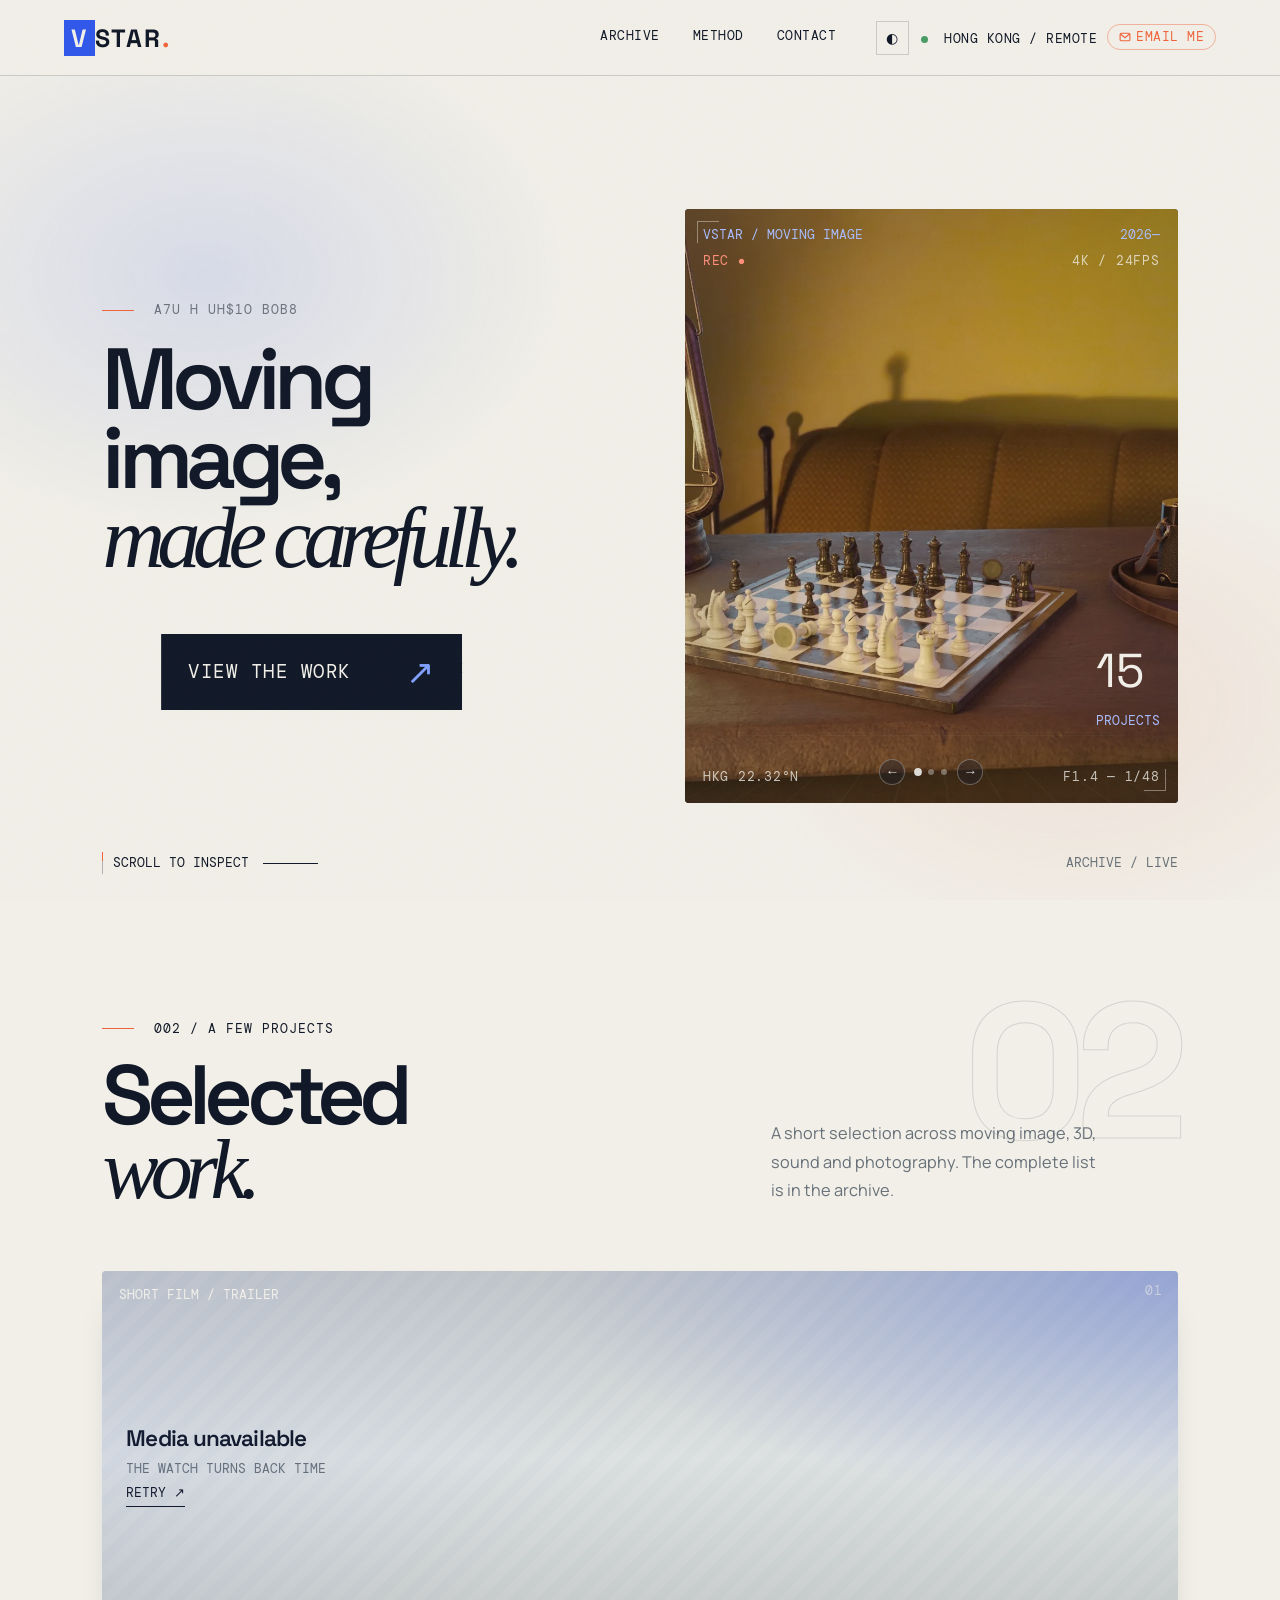
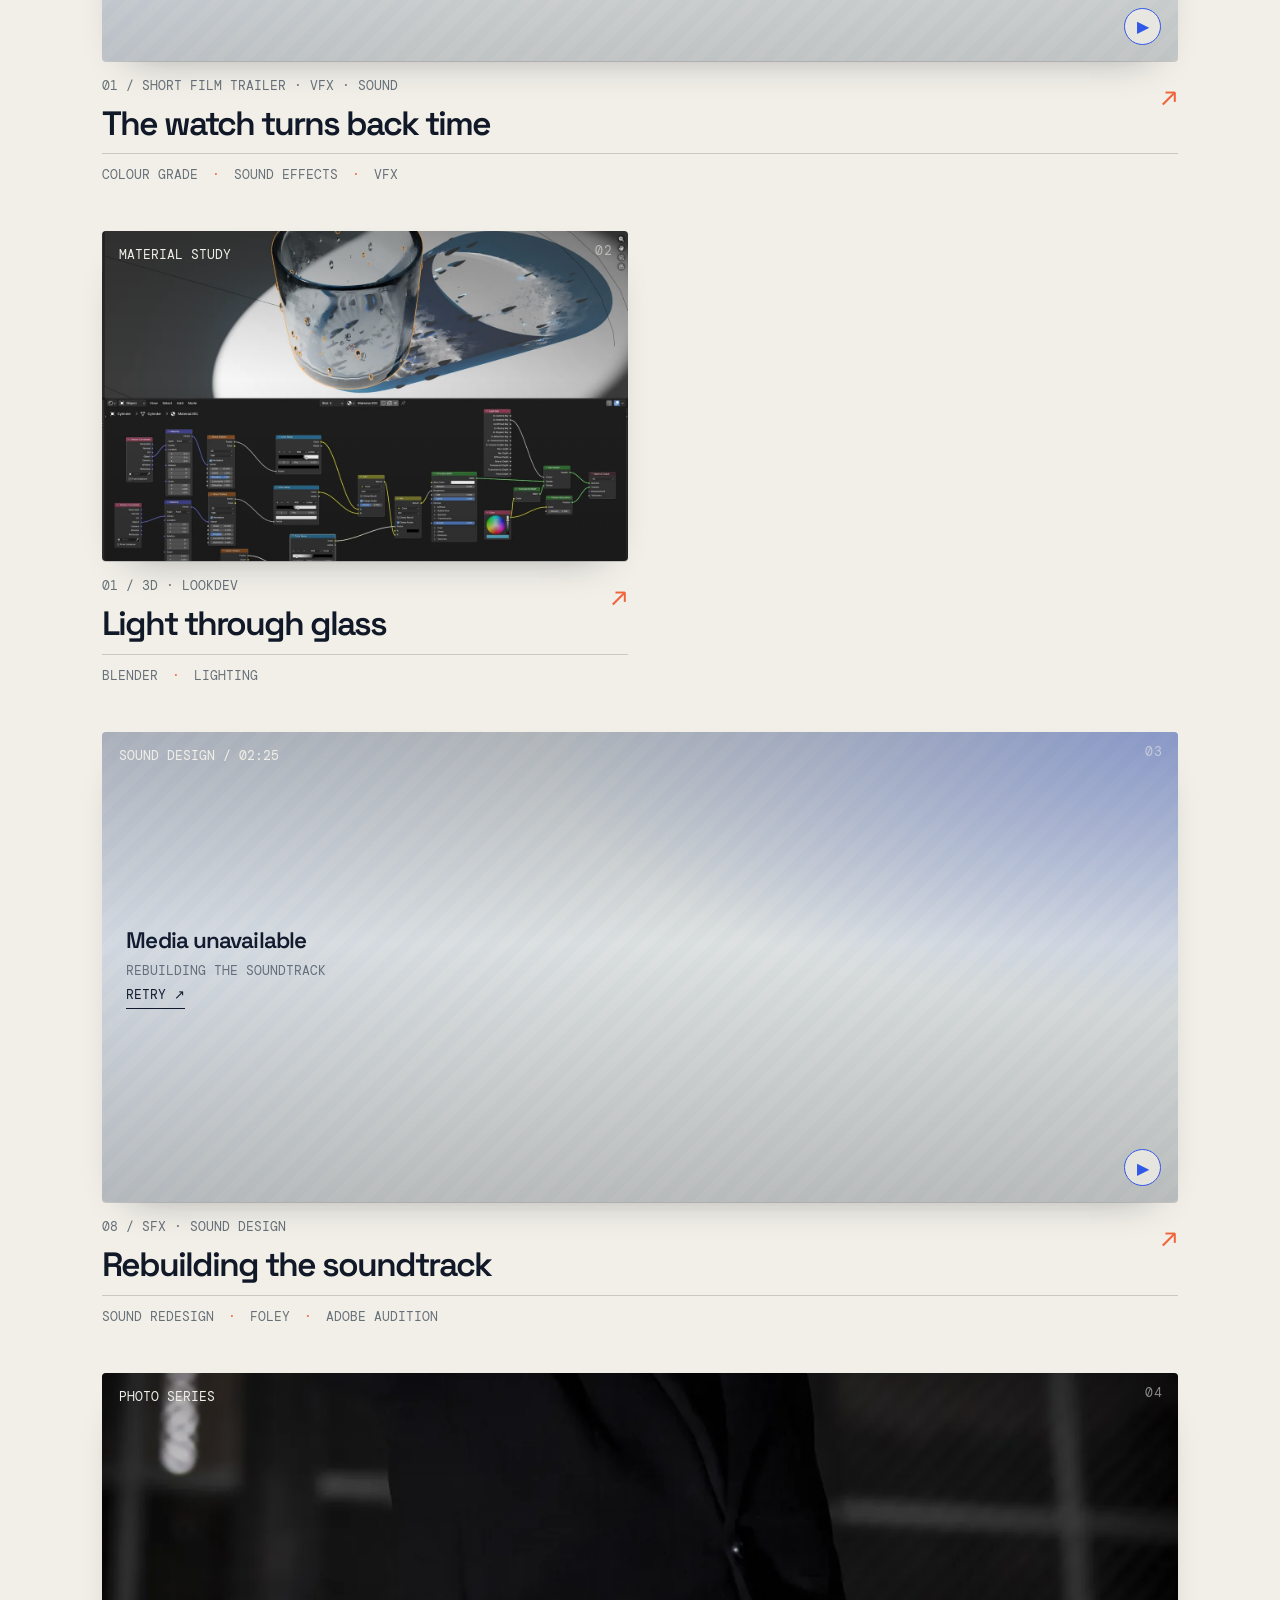
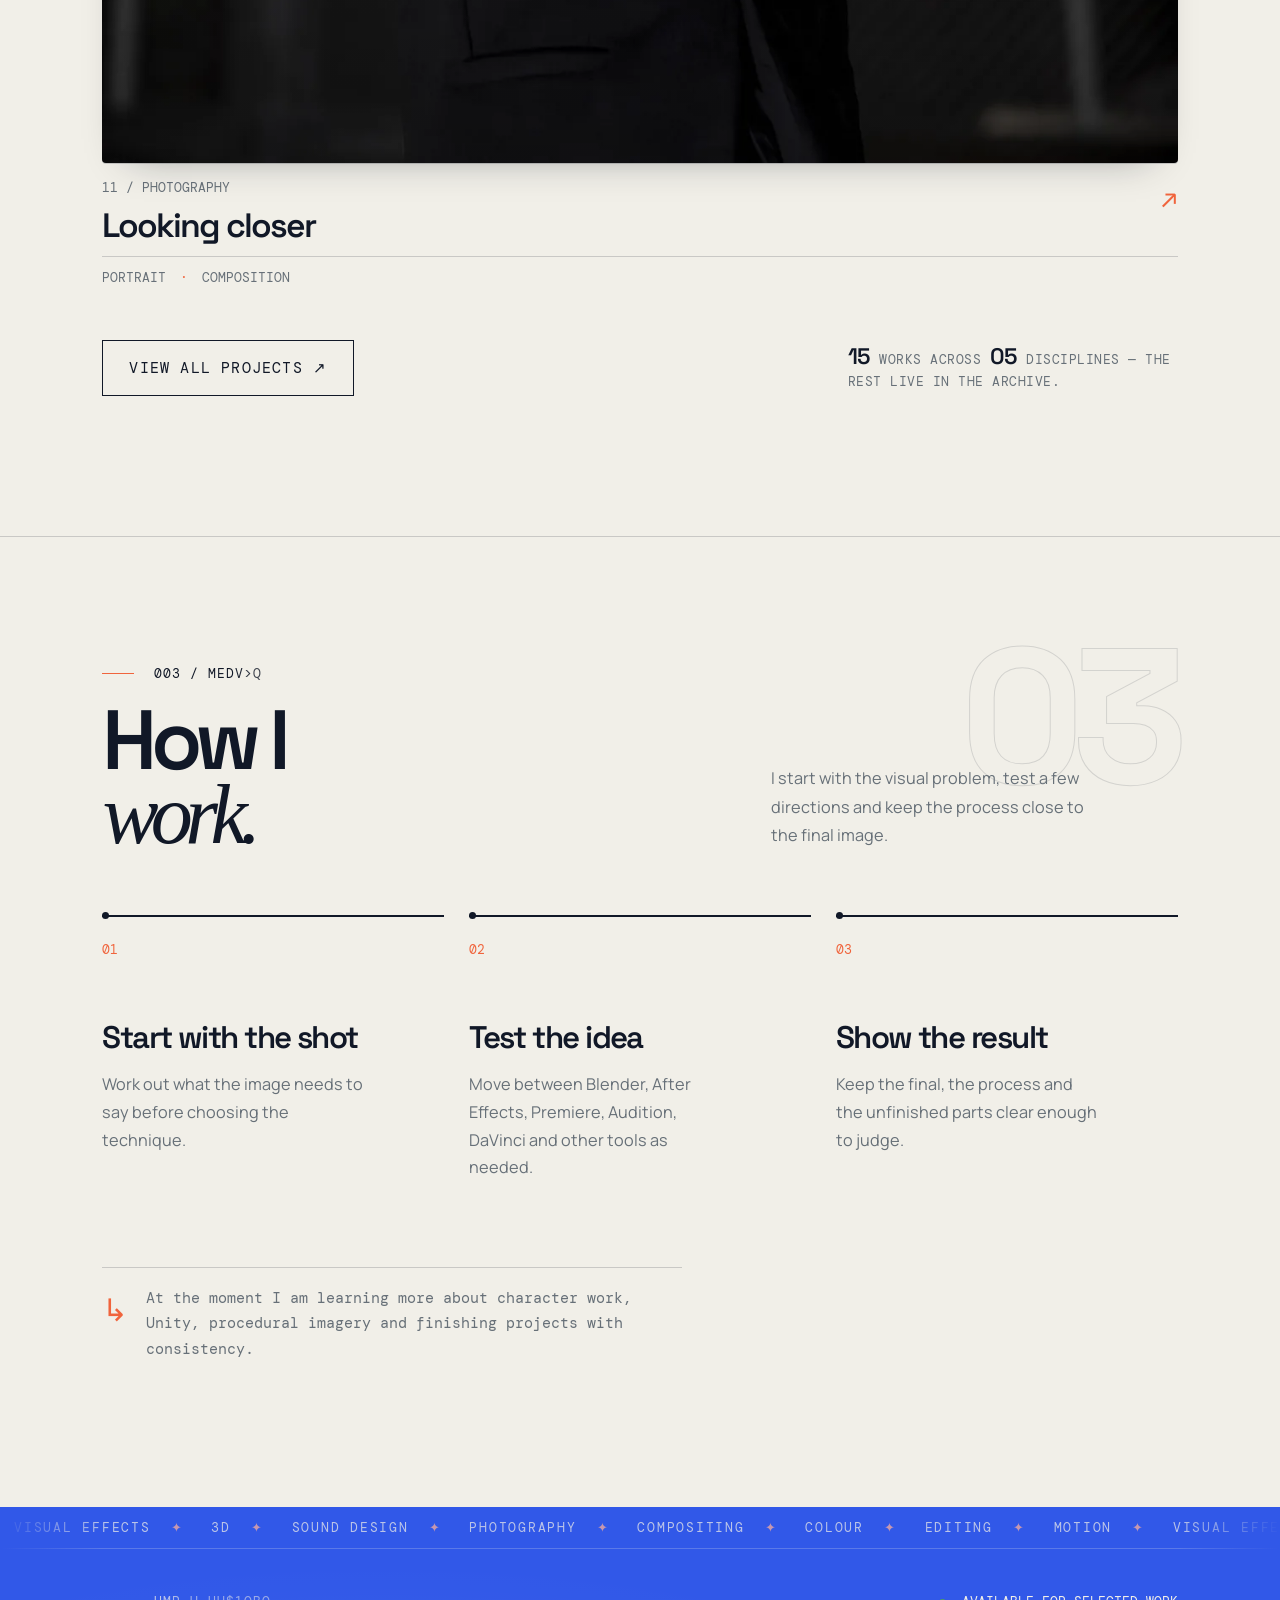
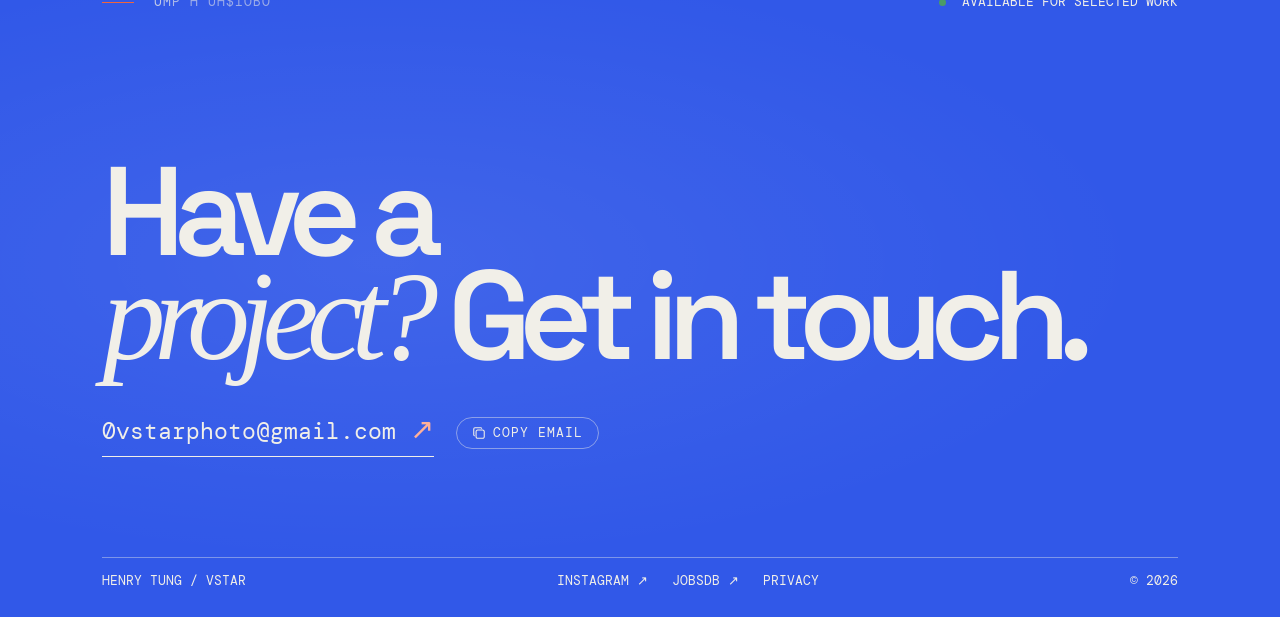
==== commit ce355ae5: "Publish from Studio" ====
--- a/index.html
+++ b/index.html
@@ -25,7 +25,7 @@
         document.documentElement.dataset.theme = dark ? 'dark' : 'light';
       } catch (e) { /* storage unavailable */ }
     </script>
-    <script type="module" crossorigin src="./assets/index-QxrwYFjf.js"></script>
+    <script type="module" crossorigin src="./assets/index-BP3mck7Y.js"></script>
     <link rel="stylesheet" crossorigin href="./assets/index-BBh8b8mP.css">
   </head>
   <body>
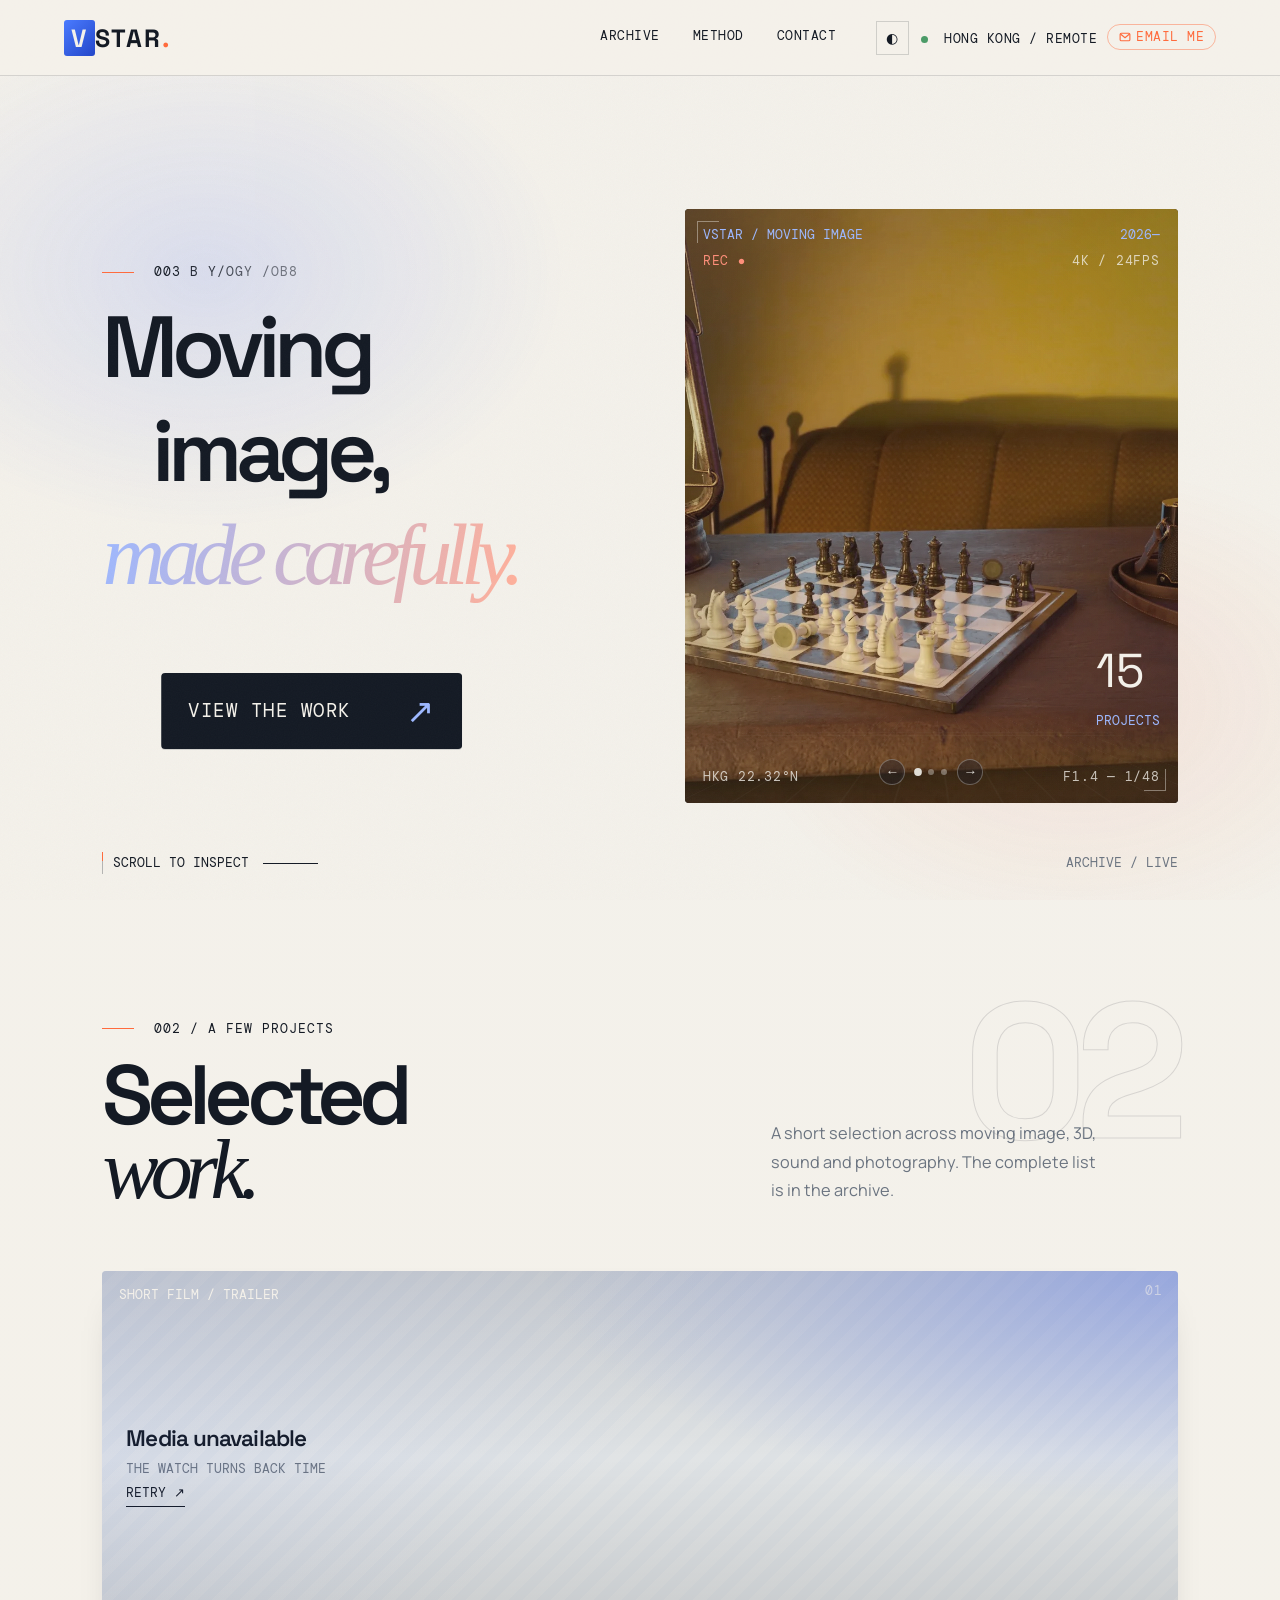
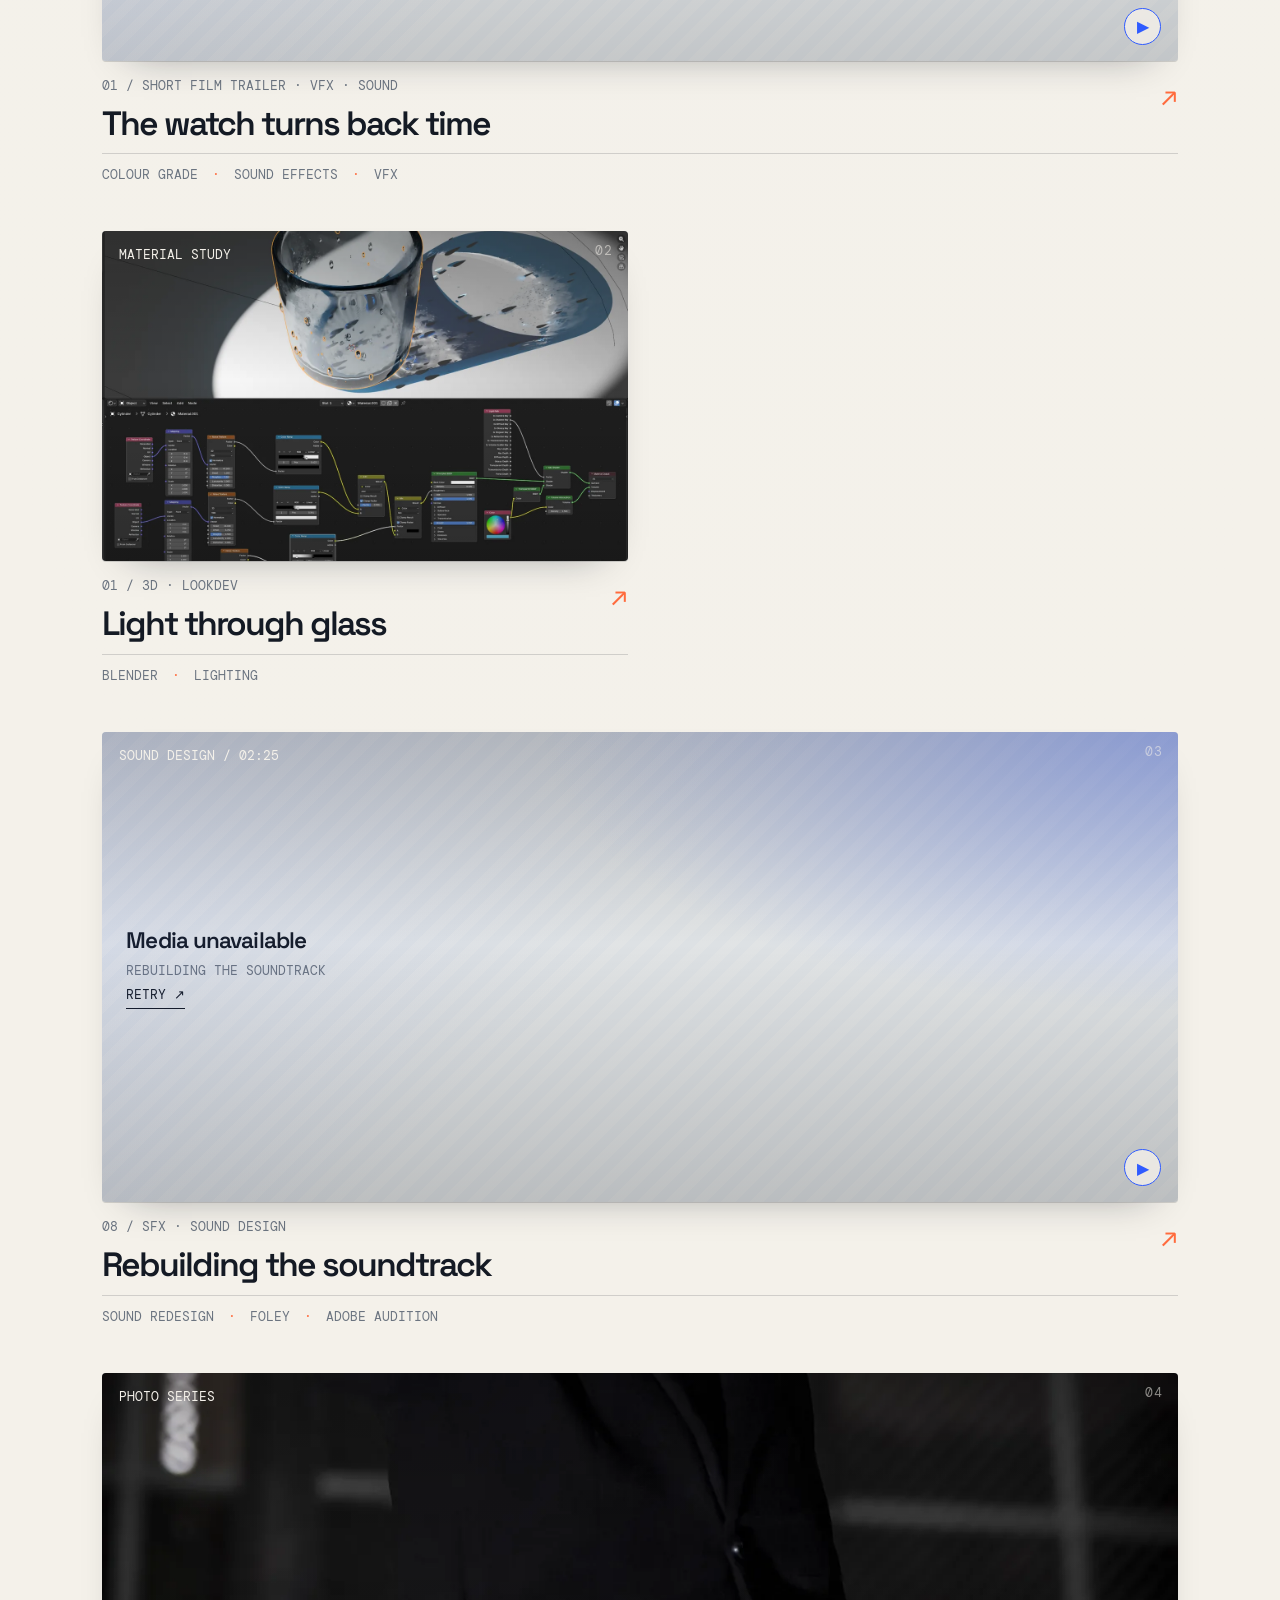
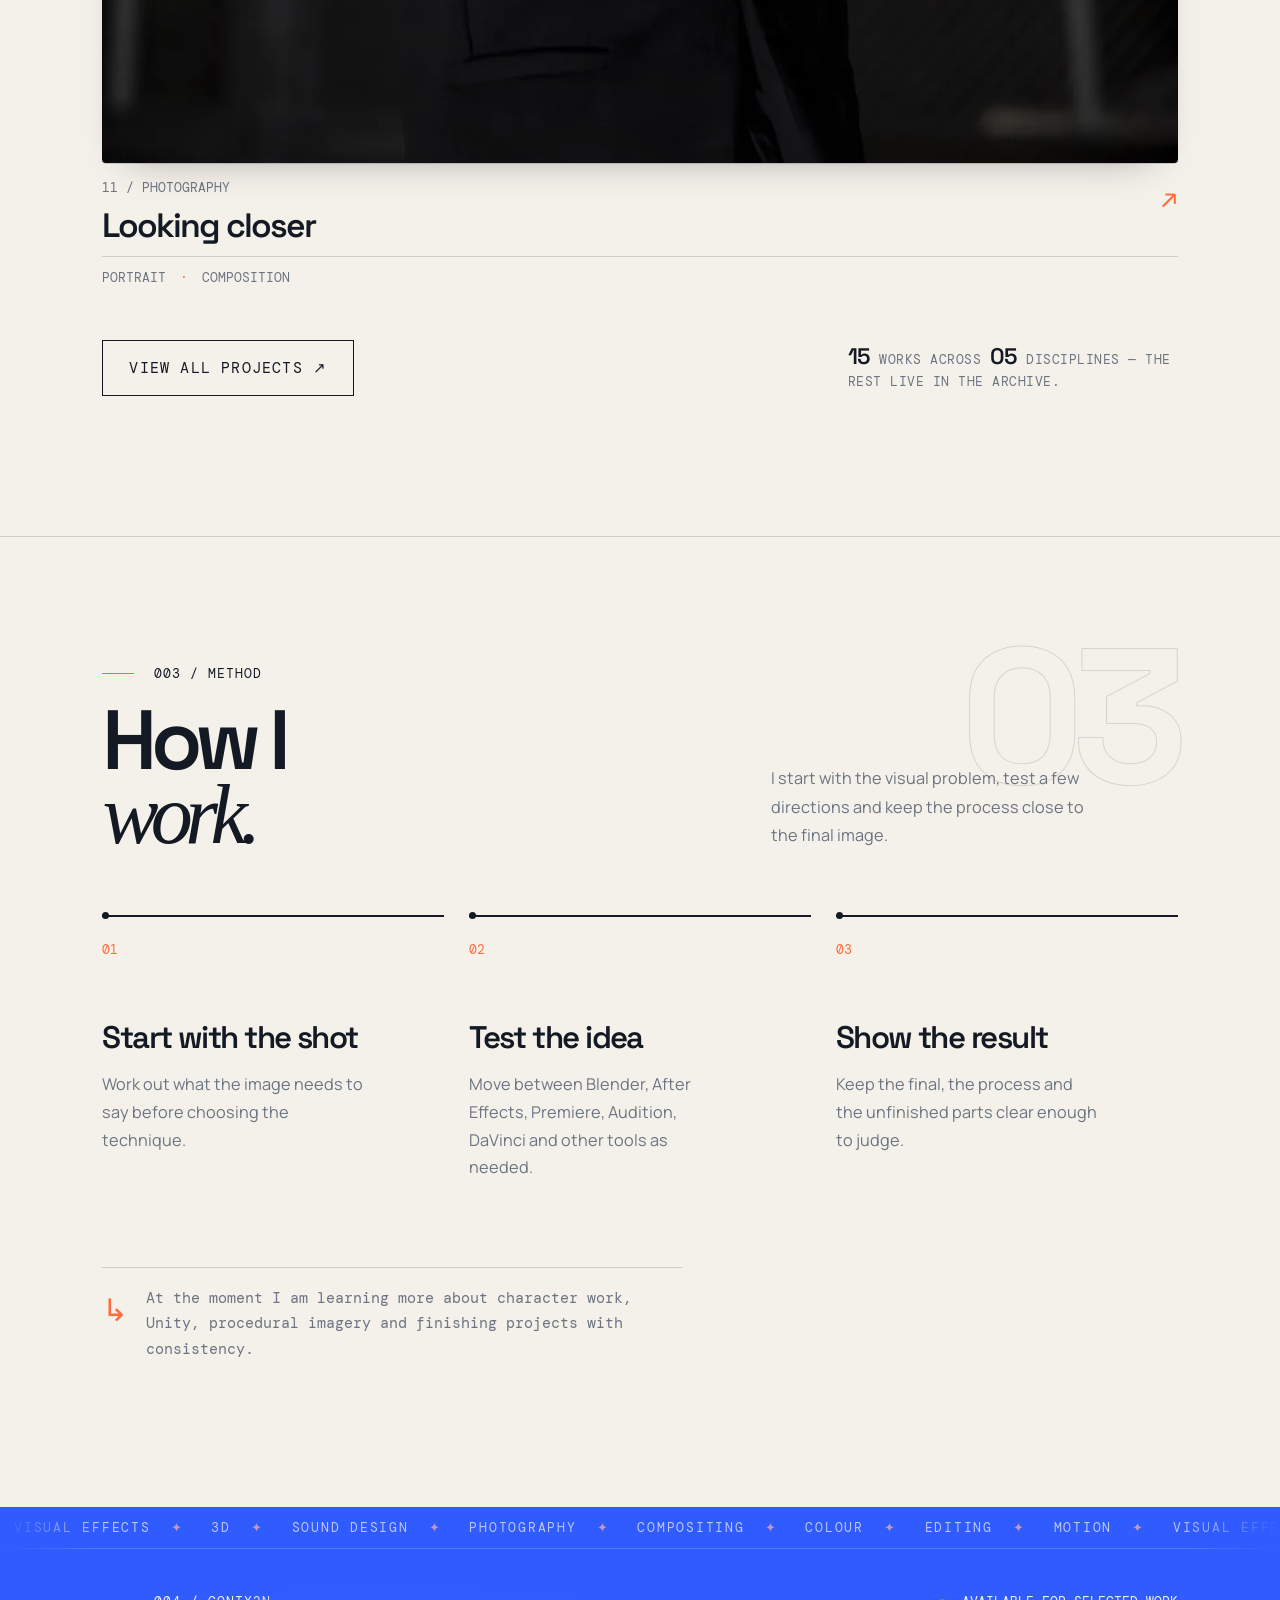
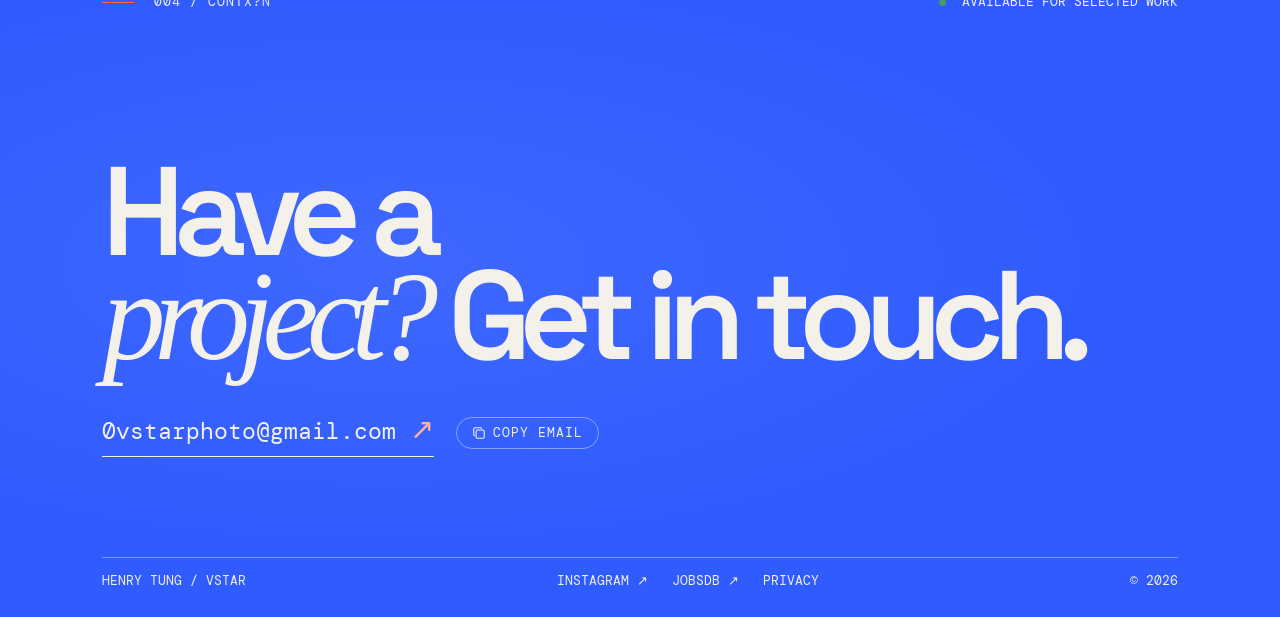
==== commit 7bda3bc3: "deploy: rebuild site (art refinement, hero title, debug & security fixes)" ====
--- a/index.html
+++ b/index.html
@@ -25,8 +25,8 @@
         document.documentElement.dataset.theme = dark ? 'dark' : 'light';
       } catch (e) { /* storage unavailable */ }
     </script>
-    <script type="module" crossorigin src="./assets/index-BP3mck7Y.js"></script>
-    <link rel="stylesheet" crossorigin href="./assets/index-BBh8b8mP.css">
+    <script type="module" crossorigin src="./assets/index-qRiZusya.js"></script>
+    <link rel="stylesheet" crossorigin href="./assets/index-DnTrdtfC.css">
   </head>
   <body>
     <div id="root"></div>
--- a/assets/index-DnTrdtfC.css
+++ b/assets/index-DnTrdtfC.css
@@ -0,0 +1 @@
+:root[data-theme]{--foreground:#141a24;--foreground-subtle:#6b7480;--foreground-muted:#6b7480;--foreground-strong:#141a24;--foreground-emphasis:#141a24;--foreground-intense:#000;--foreground-inverse:#f4f1ea;--background:#f4f1ea;--background-subtle:#f1eee6;--background-muted:#dde1e4;--background-strong:#d5d9dc;--background-inverse:#0a0f1a;--border:#141a2429;--border-muted:#141a2417;--border-strong:#141a2447;--border-emphasis:#141a246b;--border-intense:#141a24;--border-inverse:#f4f1ea;--border-overlay:#141a2417;--primary:#2f5bff;--primary-subtle:#2f5bff14;--primary-soft:#2f5bff29;--primary-muted:#2447c9;--primary-strong:#1b3598;--primary-foreground:#f4f1ea;--secondary:#ff6b3d;--secondary-subtle:#ff6b3d1a;--secondary-soft:#ff6b3d33;--secondary-muted:#e0552a;--secondary-strong:#b8431f;--secondary-foreground:#f4f1ea;--radius:4px}:root[data-theme=dark]{--foreground:#f4f1ea;--foreground-subtle:#a8b1b8;--foreground-muted:#a8b1b8;--foreground-strong:#f4f1ea;--foreground-emphasis:#f4f1ea;--foreground-intense:#fff;--foreground-inverse:#0a0f1a;--background:#0a0f1a;--background-subtle:#0e1626;--background-muted:#141d30;--background-strong:#1c2a44;--background-inverse:#f4f1ea;--border:#f4f1ea33;--border-muted:#f4f1ea1f;--border-strong:#f4f1ea52;--border-emphasis:#f4f1ea80;--border-intense:#f4f1ea;--border-inverse:#0a0f1a;--border-overlay:#f4f1ea1f;--primary:#7fa8ff;--primary-subtle:#7fa8ff1a;--primary-soft:#7fa8ff33;--primary-muted:#9db8ff;--primary-strong:#c0d0ff;--primary-foreground:#0a0f1a;--secondary:#ffa07a;--secondary-subtle:#ffa07a1a;--secondary-soft:#ffa07a33;--secondary-muted:#ffb09a;--secondary-strong:#ffc9b0;--secondary-foreground:#0a0f1a}@layer properties{@supports (((-webkit-hyphens:none)) and (not (margin-trim:inline))) or ((-moz-orient:inline) and (not (color:rgb(from red r g b)))){*,:before,:after,::backdrop{--tw-border-spacing-x:0;--tw-border-spacing-y:0;--tw-translate-x:0;--tw-translate-y:0;--tw-translate-z:0;--tw-rotate-x:initial;--tw-rotate-y:initial;--tw-rotate-z:initial;--tw-skew-x:initial;--tw-skew-y:initial;--tw-pan-x:initial;--tw-pan-y:initial;--tw-pinch-zoom:initial;--tw-space-y-reverse:0;--tw-space-x-reverse:0;--tw-border-style:solid;--tw-leading:initial;--tw-font-weight:initial;--tw-ordinal:initial;--tw-slashed-zero:initial;--tw-numeric-figure:initial;--tw-numeric-spacing:initial;--tw-numeric-fraction:initial;--tw-shadow:0 0 #0000;--tw-shadow-color:initial;--tw-shadow-alpha:100%;--tw-inset-shadow:0 0 #0000;--tw-inset-shadow-color:initial;--tw-inset-shadow-alpha:100%;--tw-ring-color:initial;--tw-ring-shadow:0 0 #0000;--tw-inset-ring-color:initial;--tw-inset-ring-shadow:0 0 #0000;--tw-ring-inset:initial;--tw-ring-offset-width:0px;--tw-ring-offset-color:#fff;--tw-ring-offset-shadow:0 0 #0000;--tw-outline-style:solid;--tw-blur:initial;--tw-brightness:initial;--tw-contrast:initial;--tw-grayscale:initial;--tw-hue-rotate:initial;--tw-invert:initial;--tw-opacity:initial;--tw-saturate:initial;--tw-sepia:initial;--tw-drop-shadow:initial;--tw-drop-shadow-color:initial;--tw-drop-shadow-alpha:100%;--tw-drop-shadow-size:initial;--tw-backdrop-blur:initial;--tw-backdrop-brightness:initial;--tw-backdrop-contrast:initial;--tw-backdrop-grayscale:initial;--tw-backdrop-hue-rotate:initial;--tw-backdrop-invert:initial;--tw-backdrop-opacity:initial;--tw-backdrop-saturate:initial;--tw-backdrop-sepia:initial;--tw-duration:initial;--tw-ease:initial;--tw-scale-x:1;--tw-scale-y:1;--tw-scale-z:1;--tw-content:"";--gradient-glow-rotation:0deg;--border-beam-angle:0deg}}}@layer theme{:root,:host{--font-sans:var(--font-sans);--font-mono:var(--font-mono);--color-black:#000;--color-white:#fff;--spacing:.25rem;--font-weight-normal:400;--font-weight-medium:500;--font-weight-semibold:600;--radius-xs:var(--radius-xs);--radius-sm:var(--radius-sm);--radius-md:var(--radius-md);--radius-lg:var(--radius-lg);--radius-xl:var(--radius-xl);--radius-2xl:var(--radius-2xl);--radius-3xl:var(--radius-3xl);--radius-4xl:var(--radius-4xl);--shadow-md:0 4px 8px -2px var(--shadow-color);--ease-in:cubic-bezier(.4, 0, 1, 1);--ease-out:cubic-bezier(0, 0, .2, 1);--ease-in-out:cubic-bezier(.4, 0, .2, 1);--animate-pulse:pulse 2s cubic-bezier(.4, 0, .6, 1) infinite;--blur-sm:8px;--blur-md:12px;--blur-lg:16px;--blur-xl:24px;--blur-2xl:40px;--blur-3xl:64px;--default-transition-duration:.15s;--default-transition-timing-function:cubic-bezier(.4, 0, .2, 1);--default-font-family:var(--font-sans);--default-mono-font-family:var(--font-mono);--shadow:var(--shadow-md);--radius:var(--radius);--color-border-intense:var(--border-intense);--radius-4xs:var(--radius-4xs);--radius-3xs:var(--radius-3xs);--radius-2xs:var(--radius-2xs);--opacity-disabled:var(--opacity-disabled)}}@layer base{@supports (not ((-webkit-appearance:-apple-pay-button))) or (contain-intrinsic-size:1px){::placeholder{color:currentColor}@supports (color:color-mix(in lab, red, red)){::placeholder{color:color-mix(in oklab, currentcolor 50%, transparent)}}}*,:after,:before,::backdrop{box-sizing:border-box;border:0 solid;margin:0;padding:0}::file-selector-button{box-sizing:border-box;border:0 solid;margin:0;padding:0}html,:host{-webkit-text-size-adjust:100%;tab-size:4;line-height:1.5;font-family:var(--default-font-family,-apple-system, BlinkMacSystemFont, "Segoe UI", Roboto, "Helvetica Neue", "Noto Sans", Arial, sans-serif, "Apple Color Emoji", "Segoe UI Emoji", "Segoe UI Symbol", "Noto Color Emoji");font-feature-settings:var(--default-font-feature-settings,normal);font-variation-settings:var(--default-font-variation-settings,normal);-webkit-tap-highlight-color:transparent}hr{height:0;color:inherit;border-top-width:1px}abbr:where([title]){-webkit-text-decoration:underline dotted;text-decoration:underline dotted}h1,h2,h3,h4,h5,h6{font-size:inherit;font-weight:inherit}a{color:inherit;-webkit-text-decoration:inherit;-webkit-text-decoration:inherit;-webkit-text-decoration:inherit;-webkit-text-decoration:inherit;text-decoration:inherit}b,strong{font-weight:bolder}code,kbd,samp,pre{font-family:var(--default-mono-font-family,ui-monospace, SFMono-Regular, Menlo, Monaco, Consolas, "Liberation Mono", "Courier New", monospace);font-feature-settings:var(--default-mono-font-feature-settings,normal);font-variation-settings:var(--default-mono-font-variation-settings,normal);font-size:1em}small{font-size:80%}sub,sup{vertical-align:baseline;font-size:75%;line-height:0;position:relative}sub{bottom:-.25em}sup{top:-.5em}table{text-indent:0;border-color:inherit;border-collapse:collapse}:-moz-focusring:where(:not(iframe)){outline:auto}progress{vertical-align:baseline}summary{display:list-item}ol,ul,menu{list-style:none}img,svg,video,canvas,audio,iframe,embed,object{vertical-align:middle;display:block}img,video{max-width:100%;height:auto}button,input,select,optgroup,textarea{font:inherit;font-feature-settings:inherit;font-variation-settings:inherit;letter-spacing:inherit;color:inherit;opacity:1;background-color:#0000;border-radius:0}::file-selector-button{font:inherit;font-feature-settings:inherit;font-variation-settings:inherit;letter-spacing:inherit;color:inherit;opacity:1;background-color:#0000;border-radius:0}:where(select:is([multiple],[size])) optgroup{font-weight:bolder}:where(select:is([multiple],[size])) optgroup option{padding-inline-start:20px}::file-selector-button{margin-inline-end:4px}::placeholder{opacity:1}@supports (not ((-webkit-appearance:-apple-pay-button))) or (contain-intrinsic-size:1px){::placeholder{color:currentColor}@supports (color:color-mix(in lab, red, red)){::placeholder{color:color-mix(in oklab, currentcolor 50%, transparent)}}}textarea{resize:vertical}::-webkit-search-decoration{-webkit-appearance:none}::-webkit-date-and-time-value{min-height:1lh;text-align:inherit}::-webkit-datetime-edit{display:inline-flex}::-webkit-datetime-edit-fields-wrapper{padding:0}::-webkit-datetime-edit{padding-block:0}::-webkit-datetime-edit-year-field{padding-block:0}::-webkit-datetime-edit-month-field{padding-block:0}::-webkit-datetime-edit-day-field{padding-block:0}::-webkit-datetime-edit-hour-field{padding-block:0}::-webkit-datetime-edit-minute-field{padding-block:0}::-webkit-datetime-edit-second-field{padding-block:0}::-webkit-datetime-edit-millisecond-field{padding-block:0}::-webkit-datetime-edit-meridiem-field{padding-block:0}::-webkit-calendar-picker-indicator{line-height:1}:-moz-ui-invalid{box-shadow:none}button,input:where([type=button],[type=reset],[type=submit]){appearance:button}::file-selector-button{appearance:button}::-webkit-inner-spin-button{height:auto}::-webkit-outer-spin-button{height:auto}[hidden]:where(:not([hidden=until-found])){display:none!important}*{border-color:var(--border)}:focus-visible{outline-style:var(--tw-outline-style);outline-width:3px}::selection{background-color:var(--selection-color)}body{background-color:var(--background);min-height:100dvh;color:var(--foreground);-webkit-font-smoothing:antialiased;-moz-osx-font-smoothing:grayscale;position:relative}}@layer components;@layer utilities{.\@container{container-type:inline-size}.pointer-events-auto{pointer-events:auto}.pointer-events-none{pointer-events:none}.invisible{visibility:hidden}.visible{visibility:visible}.skeleton-shimmer{position:relative;overflow:hidden}.skeleton-shimmer:after{content:"";background:linear-gradient(90deg, transparent, var(--skeleton-highlight,currentColor), transparent);position:absolute;inset:0;transform:translate(-100%)}@supports (color:color-mix(in lab, red, red)){.skeleton-shimmer:after{background:linear-gradient(90deg, transparent, var(--skeleton-highlight,color-mix(in oklab, currentColor 12%, transparent)), transparent)}}.skeleton-shimmer:after{animation:1.6s ease-in-out infinite skeleton-shimmer}.sr-only{clip-path:inset(50%);white-space:nowrap;border-width:0;width:1px;height:1px;margin:-1px;padding:0;position:absolute;overflow:hidden}.absolute{position:absolute}.fixed{position:fixed}.relative{position:relative}.static{position:static}.sticky{position:sticky}.inset-0{inset:0}.inset-x-0{inset-inline:0}.inset-y-0{inset-block:0}.inset-s-0{inset-inline-start:0}.inset-e-0{inset-inline-end:0}.inset-e-3{inset-inline-end:calc(var(--spacing) * 3)}.top-0{top:0}.top-3{top:calc(var(--spacing) * 3)}.top-4{top:calc(var(--spacing) * 4)}.top-px{top:1px}.right-0{right:0}.right-4{right:calc(var(--spacing) * 4)}.bottom-0{bottom:0}.bottom-4{bottom:calc(var(--spacing) * 4)}.bottom-px{bottom:1px}.left-0{left:0}.left-1\/2{left:50%}.left-4{left:calc(var(--spacing) * 4)}.isolate{isolation:isolate}.-z-10{z-index:calc(10 * -1)}.z-0{z-index:0}.z-1{z-index:1}.z-10{z-index:10}.z-40{z-index:40}.z-50{z-index:50}.z-\[calc\(1000-var\(--toast-index\)\)\]{z-index:calc(1000 - var(--toast-index))}.container{width:100%}@media (width>=40rem){.container{max-width:40rem}}@media (width>=48rem){.container{max-width:48rem}}@media (width>=64rem){.container{max-width:64rem}}@media (width>=80rem){.container{max-width:80rem}}@media (width>=96rem){.container{max-width:96rem}}.-m-0\.5{margin:calc(var(--spacing) * -.5)}.m-0\.5{margin:calc(var(--spacing) * .5)}.-mx-2{margin-inline:calc(var(--spacing) * -2)}.-mx-5{margin-inline:calc(var(--spacing) * -5)}.my-1\.5{margin-block:calc(var(--spacing) * 1.5)}.-ms-0\.5{margin-inline-start:calc(var(--spacing) * -.5)}.-ms-1{margin-inline-start:calc(var(--spacing) * -1)}.-ms-2\.5{margin-inline-start:calc(var(--spacing) * -2.5)}.-ms-3{margin-inline-start:calc(var(--spacing) * -3)}.-ms-3\.5{margin-inline-start:calc(var(--spacing) * -3.5)}.-ms-4{margin-inline-start:calc(var(--spacing) * -4)}.ms-0{margin-inline-start:0}.ms-3{margin-inline-start:calc(var(--spacing) * 3)}.ms-auto{margin-inline-start:auto}.-me-0\.5{margin-inline-end:calc(var(--spacing) * -.5)}.-me-1{margin-inline-end:calc(var(--spacing) * -1)}.-me-1\.25{margin-inline-end:calc(var(--spacing) * -1.25)}.-me-1\.75{margin-inline-end:calc(var(--spacing) * -1.75)}.-me-2\.5{margin-inline-end:calc(var(--spacing) * -2.5)}.-me-2\.25{margin-inline-end:calc(var(--spacing) * -2.25)}.-me-3{margin-inline-end:calc(var(--spacing) * -3)}.-me-3\.5{margin-inline-end:calc(var(--spacing) * -3.5)}.me-0\.5{margin-inline-end:calc(var(--spacing) * .5)}.me-3{margin-inline-end:calc(var(--spacing) * 3)}.-mt-1{margin-top:calc(var(--spacing) * -1)}.-mt-4{margin-top:calc(var(--spacing) * -4)}.mt-0{margin-top:0}.mt-1{margin-top:var(--spacing)}.mt-1\.5{margin-top:calc(var(--spacing) * 1.5)}.mt-2{margin-top:calc(var(--spacing) * 2)}.-mb-3\.5{margin-bottom:calc(var(--spacing) * -3.5)}.-mb-5{margin-bottom:calc(var(--spacing) * -5)}.mb-1\.5{margin-bottom:calc(var(--spacing) * 1.5)}.block{display:block}.contents{display:contents}.flex{display:flex}.grid{display:grid}.hidden{display:none}.inline{display:inline}.inline-block{display:inline-block}.inline-flex{display:inline-flex}.table{display:table}.table-caption{display:table-caption}.table-cell{display:table-cell}.table-row{display:table-row}.aspect-square{aspect-ratio:1}.size-\(--cell-size\){width:var(--cell-size);height:var(--cell-size)}.size-\(--rating-size\){width:var(--rating-size);height:var(--rating-size)}.size-2\.5{width:calc(var(--spacing) * 2.5);height:calc(var(--spacing) * 2.5)}.size-3{width:calc(var(--spacing) * 3);height:calc(var(--spacing) * 3)}.size-3\.5{width:calc(var(--spacing) * 3.5);height:calc(var(--spacing) * 3.5)}.size-4{width:calc(var(--spacing) * 4);height:calc(var(--spacing) * 4)}.size-4\.5{width:calc(var(--spacing) * 4.5);height:calc(var(--spacing) * 4.5)}.size-5{width:calc(var(--spacing) * 5);height:calc(var(--spacing) * 5)}.size-6{width:calc(var(--spacing) * 6);height:calc(var(--spacing) * 6)}.size-7{width:calc(var(--spacing) * 7);height:calc(var(--spacing) * 7)}.size-8{width:calc(var(--spacing) * 8);height:calc(var(--spacing) * 8)}.size-9{width:calc(var(--spacing) * 9);height:calc(var(--spacing) * 9)}.size-10{width:calc(var(--spacing) * 10);height:calc(var(--spacing) * 10)}.size-11{width:calc(var(--spacing) * 11);height:calc(var(--spacing) * 11)}.size-12{width:calc(var(--spacing) * 12);height:calc(var(--spacing) * 12)}.size-56{width:calc(var(--spacing) * 56);height:calc(var(--spacing) * 56)}.size-\[0\.5em\]{width:.5em;height:.5em}.size-\[1\.12em\]{width:1.12em;height:1.12em}.size-\[1\.125em\]{width:1.125em;height:1.125em}.size-\[1\.778em\]{width:1.778em;height:1.778em}.size-\[1em\]{width:1em;height:1em}.size-\[30\%\]{width:30%;height:30%}.size-\[50\%\]{width:50%;height:50%}.size-\[56\%\]{width:56%;height:56%}.size-\[66\%\]{width:66%;height:66%}.size-auto{width:auto;height:auto}.size-full{width:100%;height:100%}.\[height\:var\(--drawer-height\,auto\)\]{height:var(--drawer-height,auto)}.h-\(--accordion-panel-height\){height:var(--accordion-panel-height)}.h-\(--cell-size\){height:var(--cell-size)}.h-\(--collapsible-panel-height\){height:var(--collapsible-panel-height)}.h-\(--popup-height\){height:var(--popup-height)}.h-\(--positioner-height\){height:var(--positioner-height)}.h-\(--textarea-h\){height:var(--textarea-h)}.h-1{height:var(--spacing)}.h-1\.5{height:calc(var(--spacing) * 1.5)}.h-4{height:calc(var(--spacing) * 4)}.h-5{height:calc(var(--spacing) * 5)}.h-6{height:calc(var(--spacing) * 6)}.h-7{height:calc(var(--spacing) * 7)}.h-8{height:calc(var(--spacing) * 8)}.h-10{height:calc(var(--spacing) * 10)}.h-12{height:calc(var(--spacing) * 12)}.h-\[0\.2em\]\!{height:.2em!important}.h-\[0\.35em\]\!{height:.35em!important}.h-\[1em\]{height:1em}.h-\[calc\(100\%\+\(--spacing\(1\)\)\)\]{height:calc(100% + (var(--spacing)))}.h-\[calc\(100dvh-1\.5rem-var\(--snap-offset\,0\)\)\]{height:calc(100dvh - 1.5rem - var(--snap-offset,0))}.h-\[calc\(100dvh-1rem\)\]{height:calc(100dvh - 1rem)}.h-\[var\(--height\)\]{height:var(--height)}.h-auto{height:auto}.h-full{height:100%}.h-lh{height:1lh}.h-px{height:1px}.max-h-\(--available-height\){max-height:var(--available-height)}.max-h-full{max-height:100%}.min-h-0{min-height:0}.min-h-2{min-height:calc(var(--spacing) * 2)}.min-h-4{min-height:calc(var(--spacing) * 4)}.min-h-16{min-height:calc(var(--spacing) * 16)}.min-h-20{min-height:calc(var(--spacing) * 20)}.min-h-24{min-height:calc(var(--spacing) * 24)}.w-\(--active-tab-width\){width:var(--active-tab-width)}.w-\(--anchor-width\){width:var(--anchor-width)}.w-\(--popup-width\){width:var(--popup-width)}.w-\(--positioner-width\){width:var(--positioner-width)}.w-1\.5{width:calc(var(--spacing) * 1.5)}.w-3{width:calc(var(--spacing) * 3)}.w-4{width:calc(var(--spacing) * 4)}.w-5{width:calc(var(--spacing) * 5)}.w-6{width:calc(var(--spacing) * 6)}.w-7{width:calc(var(--spacing) * 7)}.w-7\.5{width:calc(var(--spacing) * 7.5)}.w-8{width:calc(var(--spacing) * 8)}.w-9\.5{width:calc(var(--spacing) * 9.5)}.w-10{width:calc(var(--spacing) * 10)}.w-11\.5{width:calc(var(--spacing) * 11.5)}.w-12{width:calc(var(--spacing) * 12)}.w-18{width:calc(var(--spacing) * 18)}.w-24{width:calc(var(--spacing) * 24)}.w-30{width:calc(var(--spacing) * 30)}.w-35{width:calc(var(--spacing) * 35)}.w-90{width:calc(var(--spacing) * 90)}.w-96{width:calc(var(--spacing) * 96)}.w-100{width:calc(var(--spacing) * 100)}.w-150{width:calc(var(--spacing) * 150)}.w-\[0\.8em\]\!{width:.8em!important}.w-\[1\.4em\]\!{width:1.4em!important}.w-\[calc\(100\%-var\(--border-width\)\*2\)\]{width:calc(100% - var(--border-width) * 2)}.w-\[calc\(var\(--anchor-width\)\+1rem\)\]{width:calc(var(--anchor-width) + 1rem)}.w-auto{width:auto}.w-fit{width:fit-content}.w-full{width:100%}.w-max{width:max-content}.w-px{width:1px}.max-w-\(--available-width\){max-width:var(--available-width)}.max-w-60{max-width:calc(var(--spacing) * 60)}.max-w-80{max-width:calc(var(--spacing) * 80)}.max-w-\[calc\(100vw-2rem\)\]{max-width:calc(100vw - 2rem)}.max-w-full{max-width:100%}.max-w-none{max-width:none}.min-w-0{min-width:0}.min-w-2{min-width:calc(var(--spacing) * 2)}.min-w-3\.5{min-width:calc(var(--spacing) * 3.5)}.min-w-4{min-width:calc(var(--spacing) * 4)}.min-w-5{min-width:calc(var(--spacing) * 5)}.min-w-6{min-width:calc(var(--spacing) * 6)}.min-w-6\.5{min-width:calc(var(--spacing) * 6.5)}.min-w-7{min-width:calc(var(--spacing) * 7)}.min-w-8{min-width:calc(var(--spacing) * 8)}.min-w-8\.5{min-width:calc(var(--spacing) * 8.5)}.min-w-10{min-width:calc(var(--spacing) * 10)}.min-w-10\.5{min-width:calc(var(--spacing) * 10.5)}.min-w-12{min-width:calc(var(--spacing) * 12)}.min-w-15{min-width:calc(var(--spacing) * 15)}.min-w-36{min-width:calc(var(--spacing) * 36)}.min-w-40{min-width:calc(var(--spacing) * 40)}.min-w-48{min-width:calc(var(--spacing) * 48)}.min-w-50{min-width:calc(var(--spacing) * 50)}.min-w-56{min-width:calc(var(--spacing) * 56)}.flex-1{flex:1}.shrink{flex-shrink:1}.shrink-0{flex-shrink:0}.grow{flex-grow:1}.grow-0{flex-grow:0}.basis-full{flex-basis:100%}.caption-bottom{caption-side:bottom}.caption-top{caption-side:top}.border-collapse{border-collapse:collapse}.border-separate{border-collapse:separate}.border-spacing-0{--tw-border-spacing-x:0px;--tw-border-spacing-y:0px;border-spacing:var(--tw-border-spacing-x) var(--tw-border-spacing-y)}.origin-\(--transform-origin\){transform-origin:var(--transform-origin)}.origin-bottom{transform-origin:bottom}.origin-center{transform-origin:50%}.origin-left{transform-origin:0}.origin-right{transform-origin:100%}.origin-top{transform-origin:top}.-translate-x-1\/2{--tw-translate-x:calc(calc(1 / 2 * 100%) * -1);translate:var(--tw-translate-x) var(--tw-translate-y)}.-translate-y-1\/2{--tw-translate-y:calc(calc(1 / 2 * 100%) * -1);translate:var(--tw-translate-x) var(--tw-translate-y)}.-translate-y-full{--tw-translate-y:-100%;translate:var(--tw-translate-x) var(--tw-translate-y)}.translate-y-\[calc\(-50\%-2px\)\]{--tw-translate-y:calc(-50% - 2px);translate:var(--tw-translate-x) var(--tw-translate-y)}.-rotate-90{rotate:-90deg}.rotate-45{rotate:45deg}.rotate-90{rotate:90deg}.rotate-180{rotate:180deg}.\[transform\:translateX\(calc\(var\(--drawer-swipe-movement-x\)\+var\(--stack-offset\)\)\)_scale\(var\(--stack-scale\)\)\]{transform:translateX(calc(var(--drawer-swipe-movement-x) + var(--stack-offset))) scale(var(--stack-scale))}.\[transform\:translateX\(calc\(var\(--drawer-swipe-movement-x\)-var\(--stack-offset\)\)\)_scale\(var\(--stack-scale\)\)\]{transform:translateX(calc(var(--drawer-swipe-movement-x) - var(--stack-offset))) scale(var(--stack-scale))}.\[transform\:translateX\(var\(--toast-swipe-movement-x\)\)_translateY\(calc\(var\(--toast-swipe-movement-y\)\+\(var\(--toast-index\)\*var\(--peek\)\)\+\(var\(--shrink\)\*var\(--height\)\)\)\)_scale\(var\(--scale\)\)\]{transform:translateX(var(--toast-swipe-movement-x)) translateY(calc(var(--toast-swipe-movement-y) + (var(--toast-index) * var(--peek)) + (var(--shrink) * var(--height)))) scale(var(--scale))}.\[transform\:translateX\(var\(--toast-swipe-movement-x\)\)_translateY\(calc\(var\(--toast-swipe-movement-y\)-\(var\(--toast-index\)\*var\(--peek\)\)-\(var\(--shrink\)\*var\(--height\)\)\)\)_scale\(var\(--scale\)\)\]{transform:translateX(var(--toast-swipe-movement-x)) translateY(calc(var(--toast-swipe-movement-y) - (var(--toast-index) * var(--peek)) - (var(--shrink) * var(--height)))) scale(var(--scale))}.\[transform\:translateY\(calc\(var\(--drawer-snap-point-offset\,0px\)\+var\(--drawer-swipe-movement-y\)\)\)\]{transform:translateY(calc(var(--drawer-snap-point-offset,0px) + var(--drawer-swipe-movement-y)))}.\[transform\:translateY\(calc\(var\(--drawer-swipe-movement-y\)\+var\(--stack-offset\)\)\)_scale\(var\(--stack-scale\)\)\]{transform:translateY(calc(var(--drawer-swipe-movement-y) + var(--stack-offset))) scale(var(--stack-scale))}.\[transform\:translateY\(calc\(var\(--drawer-swipe-movement-y\)-var\(--stack-offset\)\)\)_scale\(var\(--stack-scale\)\)\]{transform:translateY(calc(var(--drawer-swipe-movement-y) - var(--stack-offset))) scale(var(--stack-scale))}.transform{transform:var(--tw-rotate-x,) var(--tw-rotate-y,) var(--tw-rotate-z,) var(--tw-skew-x,) var(--tw-skew-y,)}.transform-gpu{transform:translateZ(0) var(--tw-rotate-x,) var(--tw-rotate-y,) var(--tw-rotate-z,) var(--tw-skew-x,) var(--tw-skew-y,)}.animate-\[toast-progress_linear_forwards\]{animation:linear forwards toast-progress}.animate-ping-paced{animation:2.5s cubic-bezier(0,0,.2,1) infinite ping-paced}.cursor-default{cursor:default}.cursor-not-allowed{cursor:not-allowed}.cursor-pointer{cursor:pointer}.touch-pan-x{--tw-pan-x:pan-x;touch-action:var(--tw-pan-x,) var(--tw-pan-y,) var(--tw-pinch-zoom,)}.touch-pan-y{--tw-pan-y:pan-y;touch-action:var(--tw-pan-x,) var(--tw-pan-y,) var(--tw-pinch-zoom,)}.touch-pinch-zoom{--tw-pinch-zoom:pinch-zoom;touch-action:var(--tw-pan-x,) var(--tw-pan-y,) var(--tw-pinch-zoom,)}.touch-none{touch-action:none}.resize{resize:both}.resize-none{resize:none}.resize-y{resize:vertical}.scrollbar-none{scrollbar-width:none}.\[grid-template-columns\:auto_1fr_auto\]{grid-template-columns:auto 1fr auto}.grid-cols-\[1fr_auto\]{grid-template-columns:1fr auto}.grid-cols-\[auto_1fr_auto\]{grid-template-columns:auto 1fr auto}.grid-rows-\[0fr\]{grid-template-rows:0fr}.flex-col{flex-direction:column}.flex-col-reverse{flex-direction:column-reverse}.flex-row{flex-direction:row}.flex-row-reverse{flex-direction:row-reverse}.flex-wrap{flex-wrap:wrap}.place-items-center{place-items:center}.items-center{align-items:center}.items-end{align-items:flex-end}.items-start{align-items:flex-start}.items-stretch{align-items:stretch}.justify-between{justify-content:space-between}.justify-center{justify-content:center}.justify-end{justify-content:flex-end}.justify-start{justify-content:flex-start}.gap-0\.5{gap:calc(var(--spacing) * .5)}.gap-0\.75{gap:calc(var(--spacing) * .75)}.gap-1{gap:var(--spacing)}.gap-1\.5{gap:calc(var(--spacing) * 1.5)}.gap-1\.25{gap:calc(var(--spacing) * 1.25)}.gap-2{gap:calc(var(--spacing) * 2)}.gap-2\.5{gap:calc(var(--spacing) * 2.5)}.gap-3{gap:calc(var(--spacing) * 3)}.gap-3\.5{gap:calc(var(--spacing) * 3.5)}.gap-4{gap:calc(var(--spacing) * 4)}.gap-4\.5{gap:calc(var(--spacing) * 4.5)}.gap-6{gap:calc(var(--spacing) * 6)}.gap-7{gap:calc(var(--spacing) * 7)}.gap-\[3\%\]{gap:3%}:where(.-space-y-\(--border-width\)>:not(:last-child)){--tw-space-y-reverse:0;margin-block-start:calc(calc(var(--border-width) * -1) * var(--tw-space-y-reverse));margin-block-end:calc(calc(var(--border-width) * -1) * calc(1 - var(--tw-space-y-reverse)))}:where(.space-y-\(--border-width\)>:not(:last-child)){--tw-space-y-reverse:0;margin-block-start:calc(var(--border-width) * var(--tw-space-y-reverse));margin-block-end:calc(var(--border-width) * calc(1 - var(--tw-space-y-reverse)))}:where(.space-y-\[-0\.2em\]>:not(:last-child)){--tw-space-y-reverse:0;margin-block-start:calc(-.2em * var(--tw-space-y-reverse));margin-block-end:calc(-.2em * calc(1 - var(--tw-space-y-reverse)))}.gap-x-0{column-gap:0}.gap-x-2{column-gap:calc(var(--spacing) * 2)}:where(.-space-x-\(--border-width\)>:not(:last-child)){--tw-space-x-reverse:0;margin-inline-start:calc(calc(var(--border-width) * -1) * var(--tw-space-x-reverse));margin-inline-end:calc(calc(var(--border-width) * -1) * calc(1 - var(--tw-space-x-reverse)))}:where(.space-x-\(--border-width\)>:not(:last-child)){--tw-space-x-reverse:0;margin-inline-start:calc(var(--border-width) * var(--tw-space-x-reverse));margin-inline-end:calc(var(--border-width) * calc(1 - var(--tw-space-x-reverse)))}:where(.space-x-\[-0\.2em\]>:not(:last-child)){--tw-space-x-reverse:0;margin-inline-start:calc(-.2em * var(--tw-space-x-reverse));margin-inline-end:calc(-.2em * calc(1 - var(--tw-space-x-reverse)))}.gap-y-1\.5{row-gap:calc(var(--spacing) * 1.5)}.gap-y-2{row-gap:calc(var(--spacing) * 2)}.self-center{align-self:center}.self-start{align-self:flex-start}.self-stretch{align-self:stretch}.truncate{text-overflow:ellipsis;white-space:nowrap;overflow:hidden}.overflow-auto{overflow:auto}.overflow-hidden{overflow:hidden}.overflow-visible{overflow:visible}.overflow-x-hidden{overflow-x:hidden}.overflow-y-auto{overflow-y:auto}.overscroll-contain{overscroll-behavior:contain}.rounded{border-radius:var(--radius)}.rounded-\(--card-radius\){border-radius:var(--card-radius)}.rounded-2xl{border-radius:var(--radius-2xl)}.rounded-2xs{border-radius:var(--radius-2xs)}.rounded-3xs{border-radius:var(--radius-3xs)}.rounded-4xs{border-radius:var(--radius-4xs)}.rounded-\[2px\]{border-radius:2px}.rounded-\[3px\]{border-radius:3px}.rounded-\[calc\(tan\(atan2\(var\(--radius-3xs\)\,1rem\)\)\*100\%\)\]{border-radius:calc(tan(atan2(var(--radius-3xs), 1rem)) * 100%)}.rounded-\[calc\(tan\(atan2\(var\(--radius-md\)\,2\.5rem\)\)\*100\%\)\]{border-radius:calc(tan(atan2(var(--radius-md), 2.5rem)) * 100%)}.rounded-\[calc\(tan\(atan2\(var\(--radius-sm\)\,2rem\)\)\*100\%\)\]{border-radius:calc(tan(atan2(var(--radius-sm), 2rem)) * 100%)}.rounded-\[calc\(var\(--card-radius\)\*4\/3\)\]{border-radius:calc(var(--card-radius) * 4 / 3)}.rounded-\[calc\(var\(--radius-2xl\)\*5\/6\)\]{border-radius:calc(var(--radius-2xl) * 5 / 6)}.rounded-\[calc\(var\(--radius-xs\)-0\.0625rem\)\]{border-radius:calc(var(--radius-xs) - .0625rem)}.rounded-\[inherit\]{border-radius:inherit}.rounded-full{border-radius:2147483647px}.rounded-lg{border-radius:var(--radius-lg)}.rounded-md{border-radius:var(--radius-md)}.rounded-none{border-radius:0}.rounded-sm{border-radius:var(--radius-sm)}.rounded-xl{border-radius:var(--radius-xl)}.rounded-xs{border-radius:var(--radius-xs)}.rounded-s-md{border-start-start-radius:var(--radius-md);border-end-start-radius:var(--radius-md)}.rounded-s-sm{border-start-start-radius:var(--radius-sm);border-end-start-radius:var(--radius-sm)}.rounded-s-xs{border-start-start-radius:var(--radius-xs);border-end-start-radius:var(--radius-xs)}.rounded-e-md{border-start-end-radius:var(--radius-md);border-end-end-radius:var(--radius-md)}.rounded-e-sm{border-start-end-radius:var(--radius-sm);border-end-end-radius:var(--radius-sm)}.rounded-e-xs{border-start-end-radius:var(--radius-xs);border-end-end-radius:var(--radius-xs)}.rounded-t-\[min\(var\(--radius-3xs\)\,35\%\)\]{border-top-left-radius:min(var(--radius-3xs), 35%);border-top-right-radius:min(var(--radius-3xs), 35%)}.rounded-t-none{border-top-left-radius:0;border-top-right-radius:0}.rounded-b-\[inherit\]{border-bottom-right-radius:inherit;border-bottom-left-radius:inherit}.rounded-b-\[min\(var\(--radius-3xs\)\,35\%\)\]{border-bottom-right-radius:min(var(--radius-3xs), 35%);border-bottom-left-radius:min(var(--radius-3xs), 35%)}.rounded-b-none{border-bottom-right-radius:0;border-bottom-left-radius:0}.border{border-style:var(--tw-border-style);border-width:var(--border-width)}.border-2{border-style:var(--tw-border-style);border-width:2px}.border-3{border-style:var(--tw-border-style);border-width:3px}.border-s{border-inline-start-style:var(--tw-border-style);border-inline-start-width:var(--border-width)}.border-dashed{--tw-border-style:dashed;border-style:dashed}.border-double{--tw-border-style:double;border-style:double}.border-solid{--tw-border-style:solid;border-style:solid}.border-border{border-color:var(--border)}.border-border-inverse{border-color:var(--border-inverse)}.border-border-muted{border-color:var(--border-muted)}.border-border-overlay{border-color:var(--border-overlay)}.border-border-strong{border-color:var(--border-strong)}.border-current{border-color:currentColor}.border-error-soft{border-color:var(--error-soft)}.border-info-soft{border-color:var(--info-soft)}.border-primary{border-color:var(--primary)}.border-primary-soft{border-color:var(--primary-soft)}.border-secondary-soft{border-color:var(--secondary-soft)}.border-success-soft{border-color:var(--success-soft)}.border-transparent{border-color:#0000}.border-warning-soft{border-color:var(--warning-soft)}.border-white{border-color:var(--color-white)}.border-white\/15{border-color:#ffffff26}@supports (color:color-mix(in lab, red, red)){.border-white\/15{border-color:color-mix(in oklab, var(--color-white) 15%, transparent)}}.border-white\/25{border-color:#ffffff40}@supports (color:color-mix(in lab, red, red)){.border-white\/25{border-color:color-mix(in oklab, var(--color-white) 25%, transparent)}}.bg-\(--progress-color\){background-color:var(--progress-color)}.bg-\(--sparkline-color\){background-color:var(--sparkline-color)}.bg-background{background-color:var(--background)}.bg-background-inverse{background-color:var(--background-inverse)}.bg-background-muted{background-color:var(--background-muted)}.bg-background-strong{background-color:var(--background-strong)}.bg-background-subtle{background-color:var(--background-subtle)}.bg-black\/30{background-color:#0000004d}@supports (color:color-mix(in lab, red, red)){.bg-black\/30{background-color:color-mix(in oklab, var(--color-black) 30%, transparent)}}.bg-border{background-color:var(--border)}.bg-border-strong{background-color:var(--border-strong)}.bg-current,.bg-current\/7{background-color:currentColor}@supports (color:color-mix(in lab, red, red)){.bg-current\/7{background-color:color-mix(in oklab, currentcolor 7%, transparent)}}.bg-current\/10{background-color:currentColor}@supports (color:color-mix(in lab, red, red)){.bg-current\/10{background-color:color-mix(in oklab, currentcolor 10%, transparent)}}.bg-current\/11{background-color:currentColor}@supports (color:color-mix(in lab, red, red)){.bg-current\/11{background-color:color-mix(in oklab, currentcolor 11%, transparent)}}.bg-current\/12{background-color:currentColor}@supports (color:color-mix(in lab, red, red)){.bg-current\/12{background-color:color-mix(in oklab, currentcolor 12%, transparent)}}.bg-current\/28{background-color:currentColor}@supports (color:color-mix(in lab, red, red)){.bg-current\/28{background-color:color-mix(in oklab, currentcolor 28%, transparent)}}.bg-current\/40{background-color:currentColor}@supports (color:color-mix(in lab, red, red)){.bg-current\/40{background-color:color-mix(in oklab, currentcolor 40%, transparent)}}.bg-current\/58{background-color:currentColor}@supports (color:color-mix(in lab, red, red)){.bg-current\/58{background-color:color-mix(in oklab, currentcolor 58%, transparent)}}.bg-error{background-color:var(--error)}.bg-error-emphasis{background-color:var(--error-emphasis)}.bg-error-muted{background-color:var(--error-muted)}.bg-error-subtle{background-color:var(--error-subtle)}.bg-foreground-intense{background-color:var(--foreground-intense)}.bg-info-muted{background-color:var(--info-muted)}.bg-info-subtle{background-color:var(--info-subtle)}.bg-primary{background-color:var(--primary)}.bg-primary-foreground{background-color:var(--primary-foreground)}.bg-primary-subtle{background-color:var(--primary-subtle)}.bg-secondary{background-color:var(--secondary)}.bg-secondary-muted{background-color:var(--secondary-muted)}.bg-secondary-subtle{background-color:var(--secondary-subtle)}.bg-success-emphasis{background-color:var(--success-emphasis)}.bg-success-muted{background-color:var(--success-muted)}.bg-success-subtle{background-color:var(--success-subtle)}.bg-transparent{background-color:#0000}.bg-warning-emphasis{background-color:var(--warning-emphasis)}.bg-warning-muted{background-color:var(--warning-muted)}.bg-warning-subtle{background-color:var(--warning-subtle)}.bg-white{background-color:var(--color-white)}.bg-white\/10{background-color:#ffffff1a}@supports (color:color-mix(in lab, red, red)){.bg-white\/10{background-color:color-mix(in oklab, var(--color-white) 10%, transparent)}}.bg-white\/25{background-color:#ffffff40}@supports (color:color-mix(in lab, red, red)){.bg-white\/25{background-color:color-mix(in oklab, var(--color-white) 25%, transparent)}}.mask-intersect{-webkit-mask-composite:source-in;-webkit-mask-composite:source-in;-webkit-mask-composite:source-in;mask-composite:intersect}.mask-no-repeat{-webkit-mask-repeat:no-repeat;mask-repeat:no-repeat}.fill-background-inverse{fill:var(--background-inverse)}.stroke-background-strong{stroke:var(--background-strong)}.stroke-border{stroke:var(--border)}.stroke-border-strong{stroke:var(--border-strong)}.stroke-primary{stroke:var(--primary)}.stroke-white{stroke:var(--color-white)}.stroke-white\/25{stroke:#ffffff40}@supports (color:color-mix(in lab, red, red)){.stroke-white\/25{stroke:color-mix(in oklab, var(--color-white) 25%, transparent)}}.stroke-2{stroke-width:2px}.stroke-4\!{stroke-width:4px!important}.object-cover{object-fit:cover}.p-0{padding:0}.p-0\.5{padding:calc(var(--spacing) * .5)}.p-1{padding:var(--spacing)}.p-1\.5{padding:calc(var(--spacing) * 1.5)}.p-1\.25{padding:calc(var(--spacing) * 1.25)}.p-2{padding:calc(var(--spacing) * 2)}.p-2\.5{padding:calc(var(--spacing) * 2.5)}.p-3{padding:calc(var(--spacing) * 3)}.p-4{padding:calc(var(--spacing) * 4)}.p-5{padding:calc(var(--spacing) * 5)}.p-6{padding:calc(var(--spacing) * 6)}.p-\[calc\(var\(--rating-size\)\/6\)\]{padding:calc(var(--rating-size) / 6)}.p-px{padding:1px}.px-0{padding-inline:0}.px-0\.5{padding-inline:calc(var(--spacing) * .5)}.px-1{padding-inline:var(--spacing)}.px-1\.5{padding-inline:calc(var(--spacing) * 1.5)}.px-1\.25{padding-inline:calc(var(--spacing) * 1.25)}.px-1\.75{padding-inline:calc(var(--spacing) * 1.75)}.px-2{padding-inline:calc(var(--spacing) * 2)}.px-2\.5{padding-inline:calc(var(--spacing) * 2.5)}.px-3{padding-inline:calc(var(--spacing) * 3)}.px-3\.5{padding-inline:calc(var(--spacing) * 3.5)}.px-4{padding-inline:calc(var(--spacing) * 4)}.px-4\.5{padding-inline:calc(var(--spacing) * 4.5)}.px-5{padding-inline:calc(var(--spacing) * 5)}.px-5\.5{padding-inline:calc(var(--spacing) * 5.5)}.px-6{padding-inline:calc(var(--spacing) * 6)}.px-\[calc\(var\(--cell-size\)\+0\.5rem\)\]{padding-inline:calc(var(--cell-size) + .5rem)}.py-0\.5{padding-block:calc(var(--spacing) * .5)}.py-1{padding-block:var(--spacing)}.py-1\.5{padding-block:calc(var(--spacing) * 1.5)}.py-2{padding-block:calc(var(--spacing) * 2)}.py-2\.5{padding-block:calc(var(--spacing) * 2.5)}.py-3{padding-block:calc(var(--spacing) * 3)}.py-3\.5{padding-block:calc(var(--spacing) * 3.5)}.ps-4{padding-inline-start:calc(var(--spacing) * 4)}.ps-4\!{padding-inline-start:calc(var(--spacing) * 4)!important}.ps-7{padding-inline-start:calc(var(--spacing) * 7)}.ps-10{padding-inline-start:calc(var(--spacing) * 10)}.ps-13{padding-inline-start:calc(var(--spacing) * 13)}.ps-16{padding-inline-start:calc(var(--spacing) * 16)}.pe-4\!{padding-inline-end:calc(var(--spacing) * 4)!important}.pt-1{padding-top:var(--spacing)}.pt-1\.5{padding-top:calc(var(--spacing) * 1.5)}.pt-2{padding-top:calc(var(--spacing) * 2)}.pt-2\.5{padding-top:calc(var(--spacing) * 2.5)}.pt-3{padding-top:calc(var(--spacing) * 3)}.pt-4{padding-top:calc(var(--spacing) * 4)}.pt-4\!{padding-top:calc(var(--spacing) * 4)!important}.pb-1{padding-bottom:var(--spacing)}.pb-1\.5{padding-bottom:calc(var(--spacing) * 1.5)}.pb-1\.25{padding-bottom:calc(var(--spacing) * 1.25)}.pb-2{padding-bottom:calc(var(--spacing) * 2)}.pb-3\.5{padding-bottom:calc(var(--spacing) * 3.5)}.pb-4{padding-bottom:calc(var(--spacing) * 4)}.pb-4\!{padding-bottom:calc(var(--spacing) * 4)!important}.pb-5{padding-bottom:calc(var(--spacing) * 5)}.pb-6{padding-bottom:calc(var(--spacing) * 6)}.text-center{text-align:center}.text-start{text-align:start}.align-middle{vertical-align:middle}.font-mono{font-family:var(--font-mono)}.font-sans{font-family:var(--font-sans)}.text-2xl{font-size:1.5rem;line-height:var(--tw-leading,1.875rem)}.text-base{font-size:1rem;line-height:var(--tw-leading,1.5rem)}.text-lg{font-size:1.125rem;line-height:var(--tw-leading,1.625rem)}.text-sm{font-size:.875rem;line-height:var(--tw-leading,1.25rem)}.text-xl{font-size:1.25rem;line-height:var(--tw-leading,1.75rem)}.text-xs{font-size:.75rem;line-height:var(--tw-leading,1rem)}.text-\[\.625rem\]{font-size:.625rem}.text-\[0\.4em\]{font-size:.4em}.text-\[0\.8em\]{font-size:.8em}.text-\[1\.5rem\]{font-size:1.5rem}.text-\[1\.25rem\]{font-size:1.25rem}.text-\[1rem\]{font-size:1rem}.text-\[2\.5rem\]{font-size:2.5rem}.text-\[2rem\]{font-size:2rem}.text-\[3rem\]{font-size:3rem}.text-\[4rem\]{font-size:4rem}.text-\[5rem\]{font-size:5rem}.leading-none{--tw-leading:1;line-height:1}.font-medium{--tw-font-weight:var(--font-weight-medium);font-weight:var(--font-weight-medium)}.font-normal{--tw-font-weight:var(--font-weight-normal);font-weight:var(--font-weight-normal)}.font-semibold{--tw-font-weight:var(--font-weight-semibold);font-weight:var(--font-weight-semibold)}.wrap-break-word{overflow-wrap:break-word}.whitespace-nowrap{white-space:nowrap}.whitespace-pre{white-space:pre}.text-\(--pattern-color\){color:var(--pattern-color)}.text-background{color:var(--background)}.text-background-muted{color:var(--background-muted)}.text-border{color:var(--border)}.text-border-overlay{color:var(--border-overlay)}.text-border-strong{color:var(--border-strong)}.text-current,.text-current\/20{color:currentColor}@supports (color:color-mix(in lab, red, red)){.text-current\/20{color:color-mix(in oklab, currentcolor 20%, transparent)}}.text-error-emphasis{color:var(--error-emphasis)}.text-error-foreground{color:var(--error-foreground)}.text-foreground{color:var(--foreground)}.text-foreground-emphasis{color:var(--foreground-emphasis)}.text-foreground-intense{color:var(--foreground-intense)}.text-foreground-inverse{color:var(--foreground-inverse)}.text-foreground-muted{color:var(--foreground-muted)}.text-foreground-strong{color:var(--foreground-strong)}.text-foreground-subtle{color:var(--foreground-subtle)}.text-info-emphasis{color:var(--info-emphasis)}.text-info-foreground{color:var(--info-foreground)}.text-primary{color:var(--primary)}.text-primary-foreground{color:var(--primary-foreground)}.text-primary-soft{color:var(--primary-soft)}.text-secondary-emphasis{color:var(--secondary-emphasis)}.text-secondary-foreground{color:var(--secondary-foreground)}.text-success-emphasis{color:var(--success-emphasis)}.text-success-foreground{color:var(--success-foreground)}.text-warning-emphasis{color:var(--warning-emphasis)}.text-warning-foreground{color:var(--warning-foreground)}.text-white{color:var(--color-white)}.lowercase{text-transform:lowercase}.uppercase{text-transform:uppercase}.tabular-nums{--tw-numeric-spacing:tabular-nums;font-variant-numeric:var(--tw-ordinal,) var(--tw-slashed-zero,) var(--tw-numeric-figure,) var(--tw-numeric-spacing,) var(--tw-numeric-fraction,)}.line-through{text-decoration-line:line-through}.caret-transparent{caret-color:#0000}.opacity-\(--gradient-glow-opacity\){opacity:var(--gradient-glow-opacity)}.opacity-0{opacity:0}.opacity-25{opacity:.25}.opacity-50{opacity:.5}.opacity-60{opacity:.6}.opacity-65{opacity:.65}.opacity-100{opacity:1}.opacity-\[calc\(1-var\(--drawer-swipe-progress\)\)\]{opacity:calc(1 - var(--drawer-swipe-progress))}.opacity-disabled{opacity:var(--opacity-disabled)}.shadow-2xl{--tw-shadow:0 24px 32px -12px var(--tw-shadow-color,var(--shadow-color));box-shadow:var(--tw-inset-shadow), var(--tw-inset-ring-shadow), var(--tw-ring-offset-shadow), var(--tw-ring-shadow), var(--tw-shadow)}.shadow-2xs{--tw-shadow:0 1px var(--tw-shadow-color,var(--shadow-color));box-shadow:var(--tw-inset-shadow), var(--tw-inset-ring-shadow), var(--tw-ring-offset-shadow), var(--tw-ring-shadow), var(--tw-shadow)}.shadow-\[-24px_0_32px_-12px_var\(--shadow-color\)\]{--tw-shadow:-24px 0 32px -12px var(--tw-shadow-color,var(--shadow-color));box-shadow:var(--tw-inset-shadow), var(--tw-inset-ring-shadow), var(--tw-ring-offset-shadow), var(--tw-ring-shadow), var(--tw-shadow)}.shadow-\[0_-8px_16px_-4px_var\(--shadow-color\)\]{--tw-shadow:0 -8px 16px -4px var(--tw-shadow-color,var(--shadow-color));box-shadow:var(--tw-inset-shadow), var(--tw-inset-ring-shadow), var(--tw-ring-offset-shadow), var(--tw-ring-shadow), var(--tw-shadow)}.shadow-\[0_-24px_32px_-12px_var\(--shadow-color\)\]{--tw-shadow:0 -24px 32px -12px var(--tw-shadow-color,var(--shadow-color));box-shadow:var(--tw-inset-shadow), var(--tw-inset-ring-shadow), var(--tw-ring-offset-shadow), var(--tw-ring-shadow), var(--tw-shadow)}.shadow-\[24px_0_32px_-12px_var\(--shadow-color\)\]{--tw-shadow:24px 0 32px -12px var(--tw-shadow-color,var(--shadow-color));box-shadow:var(--tw-inset-shadow), var(--tw-inset-ring-shadow), var(--tw-ring-offset-shadow), var(--tw-ring-shadow), var(--tw-shadow)}.shadow-lg{--tw-shadow:0 8px 16px -4px var(--tw-shadow-color,var(--shadow-color));box-shadow:var(--tw-inset-shadow), var(--tw-inset-ring-shadow), var(--tw-ring-offset-shadow), var(--tw-ring-shadow), var(--tw-shadow)}.shadow-md{--tw-shadow:0 4px 8px -2px var(--tw-shadow-color,var(--shadow-color));box-shadow:var(--tw-inset-shadow), var(--tw-inset-ring-shadow), var(--tw-ring-offset-shadow), var(--tw-ring-shadow), var(--tw-shadow)}.shadow-xs{--tw-shadow:0 1px 4px 0 var(--tw-shadow-color,var(--shadow-color));box-shadow:var(--tw-inset-shadow), var(--tw-inset-ring-shadow), var(--tw-ring-offset-shadow), var(--tw-ring-shadow), var(--tw-shadow)}.ring,.ring-1{--tw-ring-shadow:var(--tw-ring-inset,) 0 0 0 calc(1px + var(--tw-ring-offset-width)) var(--tw-ring-color,currentcolor);box-shadow:var(--tw-inset-shadow), var(--tw-inset-ring-shadow), var(--tw-ring-offset-shadow), var(--tw-ring-shadow), var(--tw-shadow)}.ring-2{--tw-ring-shadow:var(--tw-ring-inset,) 0 0 0 calc(2px + var(--tw-ring-offset-width)) var(--tw-ring-color,currentcolor);box-shadow:var(--tw-inset-shadow), var(--tw-inset-ring-shadow), var(--tw-ring-offset-shadow), var(--tw-ring-shadow), var(--tw-shadow)}.inset-ring-1{--tw-inset-ring-shadow:inset 0 0 0 1px var(--tw-inset-ring-color,currentcolor);box-shadow:var(--tw-inset-shadow), var(--tw-inset-ring-shadow), var(--tw-ring-offset-shadow), var(--tw-ring-shadow), var(--tw-shadow)}.ring-background{--tw-ring-color:var(--background)}.ring-black\/20{--tw-ring-color:#0003}@supports (color:color-mix(in lab, red, red)){.ring-black\/20{--tw-ring-color:color-mix(in oklab, var(--color-black) 20%, transparent)}}.ring-border{--tw-ring-color:var(--border)}.inset-ring-black\/20{--tw-inset-ring-color:#0003}@supports (color:color-mix(in lab, red, red)){.inset-ring-black\/20{--tw-inset-ring-color:color-mix(in oklab, var(--color-black) 20%, transparent)}}.outline-hidden{--tw-outline-style:none;outline-style:none}@media (forced-colors:active){.outline-hidden{outline-offset:2px;outline:2px solid #0000}}.outline{outline-style:var(--tw-outline-style);outline-width:1px}.outline-offset-1{outline-offset:1px}.outline-offset-2{outline-offset:2px}.outline-ring{outline-color:var(--focus-ring)}.outline-ring-error{outline-color:var(--focus-ring-error)}.outline-ring-info{outline-color:var(--focus-ring-info)}.outline-ring-input{outline-color:var(--focus-ring-input)}.outline-ring-light{outline-color:var(--focus-ring-light)}.outline-ring-primary{outline-color:var(--focus-ring-primary)}.outline-ring-secondary{outline-color:var(--focus-ring-secondary)}.outline-ring-success{outline-color:var(--focus-ring-success)}.outline-ring-warning{outline-color:var(--focus-ring-warning)}.blur{--tw-blur:blur(8px);filter:var(--tw-blur,) var(--tw-brightness,) var(--tw-contrast,) var(--tw-grayscale,) var(--tw-hue-rotate,) var(--tw-invert,) var(--tw-saturate,) var(--tw-sepia,) var(--tw-drop-shadow,)}.blur-2xl{--tw-blur:blur(var(--blur-2xl));filter:var(--tw-blur,) var(--tw-brightness,) var(--tw-contrast,) var(--tw-grayscale,) var(--tw-hue-rotate,) var(--tw-invert,) var(--tw-saturate,) var(--tw-sepia,) var(--tw-drop-shadow,)}.blur-3xl{--tw-blur:blur(var(--blur-3xl));filter:var(--tw-blur,) var(--tw-brightness,) var(--tw-contrast,) var(--tw-grayscale,) var(--tw-hue-rotate,) var(--tw-invert,) var(--tw-saturate,) var(--tw-sepia,) var(--tw-drop-shadow,)}.blur-lg{--tw-blur:blur(var(--blur-lg));filter:var(--tw-blur,) var(--tw-brightness,) var(--tw-contrast,) var(--tw-grayscale,) var(--tw-hue-rotate,) var(--tw-invert,) var(--tw-saturate,) var(--tw-sepia,) var(--tw-drop-shadow,)}.blur-md{--tw-blur:blur(var(--blur-md));filter:var(--tw-blur,) var(--tw-brightness,) var(--tw-contrast,) var(--tw-grayscale,) var(--tw-hue-rotate,) var(--tw-invert,) var(--tw-saturate,) var(--tw-sepia,) var(--tw-drop-shadow,)}.blur-sm{--tw-blur:blur(var(--blur-sm));filter:var(--tw-blur,) var(--tw-brightness,) var(--tw-contrast,) var(--tw-grayscale,) var(--tw-hue-rotate,) var(--tw-invert,) var(--tw-saturate,) var(--tw-sepia,) var(--tw-drop-shadow,)}.blur-xl{--tw-blur:blur(var(--blur-xl));filter:var(--tw-blur,) var(--tw-brightness,) var(--tw-contrast,) var(--tw-grayscale,) var(--tw-hue-rotate,) var(--tw-invert,) var(--tw-saturate,) var(--tw-sepia,) var(--tw-drop-shadow,)}.filter{filter:var(--tw-blur,) var(--tw-brightness,) var(--tw-contrast,) var(--tw-grayscale,) var(--tw-hue-rotate,) var(--tw-invert,) var(--tw-saturate,) var(--tw-sepia,) var(--tw-drop-shadow,)}.backdrop-blur-lg{--tw-backdrop-blur:blur(var(--blur-lg));-webkit-backdrop-filter:var(--tw-backdrop-blur,) var(--tw-backdrop-brightness,) var(--tw-backdrop-contrast,) var(--tw-backdrop-grayscale,) var(--tw-backdrop-hue-rotate,) var(--tw-backdrop-invert,) var(--tw-backdrop-opacity,) var(--tw-backdrop-saturate,) var(--tw-backdrop-sepia,);backdrop-filter:var(--tw-backdrop-blur,) var(--tw-backdrop-brightness,) var(--tw-backdrop-contrast,) var(--tw-backdrop-grayscale,) var(--tw-backdrop-hue-rotate,) var(--tw-backdrop-invert,) var(--tw-backdrop-opacity,) var(--tw-backdrop-saturate,) var(--tw-backdrop-sepia,)}.backdrop-blur-md{--tw-backdrop-blur:blur(var(--blur-md));-webkit-backdrop-filter:var(--tw-backdrop-blur,) var(--tw-backdrop-brightness,) var(--tw-backdrop-contrast,) var(--tw-backdrop-grayscale,) var(--tw-backdrop-hue-rotate,) var(--tw-backdrop-invert,) var(--tw-backdrop-opacity,) var(--tw-backdrop-saturate,) var(--tw-backdrop-sepia,);backdrop-filter:var(--tw-backdrop-blur,) var(--tw-backdrop-brightness,) var(--tw-backdrop-contrast,) var(--tw-backdrop-grayscale,) var(--tw-backdrop-hue-rotate,) var(--tw-backdrop-invert,) var(--tw-backdrop-opacity,) var(--tw-backdrop-saturate,) var(--tw-backdrop-sepia,)}.backdrop-blur-sm{--tw-backdrop-blur:blur(var(--blur-sm));-webkit-backdrop-filter:var(--tw-backdrop-blur,) var(--tw-backdrop-brightness,) var(--tw-backdrop-contrast,) var(--tw-backdrop-grayscale,) var(--tw-backdrop-hue-rotate,) var(--tw-backdrop-invert,) var(--tw-backdrop-opacity,) var(--tw-backdrop-saturate,) var(--tw-backdrop-sepia,);backdrop-filter:var(--tw-backdrop-blur,) var(--tw-backdrop-brightness,) var(--tw-backdrop-contrast,) var(--tw-backdrop-grayscale,) var(--tw-backdrop-hue-rotate,) var(--tw-backdrop-invert,) var(--tw-backdrop-opacity,) var(--tw-backdrop-saturate,) var(--tw-backdrop-sepia,)}.backdrop-blur-xl{--tw-backdrop-blur:blur(var(--blur-xl));-webkit-backdrop-filter:var(--tw-backdrop-blur,) var(--tw-backdrop-brightness,) var(--tw-backdrop-contrast,) var(--tw-backdrop-grayscale,) var(--tw-backdrop-hue-rotate,) var(--tw-backdrop-invert,) var(--tw-backdrop-opacity,) var(--tw-backdrop-saturate,) var(--tw-backdrop-sepia,);backdrop-filter:var(--tw-backdrop-blur,) var(--tw-backdrop-brightness,) var(--tw-backdrop-contrast,) var(--tw-backdrop-grayscale,) var(--tw-backdrop-hue-rotate,) var(--tw-backdrop-invert,) var(--tw-backdrop-opacity,) var(--tw-backdrop-saturate,) var(--tw-backdrop-sepia,)}.backdrop-filter{-webkit-backdrop-filter:var(--tw-backdrop-blur,) var(--tw-backdrop-brightness,) var(--tw-backdrop-contrast,) var(--tw-backdrop-grayscale,) var(--tw-backdrop-hue-rotate,) var(--tw-backdrop-invert,) var(--tw-backdrop-opacity,) var(--tw-backdrop-saturate,) var(--tw-backdrop-sepia,);backdrop-filter:var(--tw-backdrop-blur,) var(--tw-backdrop-brightness,) var(--tw-backdrop-contrast,) var(--tw-backdrop-grayscale,) var(--tw-backdrop-hue-rotate,) var(--tw-backdrop-invert,) var(--tw-backdrop-opacity,) var(--tw-backdrop-saturate,) var(--tw-backdrop-sepia,)}.transition{transition-property:color,background-color,border-color,outline-color,text-decoration-color,fill,stroke,--tw-gradient-from,--tw-gradient-via,--tw-gradient-to,opacity,box-shadow,transform,translate,scale,rotate,filter,-webkit-backdrop-filter,backdrop-filter,display,content-visibility,overlay,pointer-events;transition-timing-function:var(--tw-ease,var(--default-transition-timing-function));transition-duration:var(--tw-duration,var(--default-transition-duration))}.transition-\[background-color\,border-color\,box-shadow\]{transition-property:background-color,border-color,box-shadow;transition-timing-function:var(--tw-ease,var(--default-transition-timing-function));transition-duration:var(--tw-duration,var(--default-transition-duration))}.transition-\[height\]{transition-property:height;transition-timing-function:var(--tw-ease,var(--default-transition-timing-function));transition-duration:var(--tw-duration,var(--default-transition-duration))}.transition-\[opacity\,color\]{transition-property:opacity,color;transition-timing-function:var(--tw-ease,var(--default-transition-timing-function));transition-duration:var(--tw-duration,var(--default-transition-duration))}.transition-\[opacity\,filter\]{transition-property:opacity,filter;transition-timing-function:var(--tw-ease,var(--default-transition-timing-function));transition-duration:var(--tw-duration,var(--default-transition-duration))}.transition-\[opacity\,scale\]{transition-property:opacity,scale;transition-timing-function:var(--tw-ease,var(--default-transition-timing-function));transition-duration:var(--tw-duration,var(--default-transition-duration))}.transition-\[opacity\,translate\,scale\]{transition-property:opacity,translate,scale;transition-timing-function:var(--tw-ease,var(--default-transition-timing-function));transition-duration:var(--tw-duration,var(--default-transition-duration))}.transition-\[stroke-dashoffset\]{transition-property:stroke-dashoffset;transition-timing-function:var(--tw-ease,var(--default-transition-timing-function));transition-duration:var(--tw-duration,var(--default-transition-duration))}.transition-\[transform\,border-radius\]{transition-property:transform,border-radius;transition-timing-function:var(--tw-ease,var(--default-transition-timing-function));transition-duration:var(--tw-duration,var(--default-transition-duration))}.transition-\[translate\,width\,height\]{transition-property:translate,width,height;transition-timing-function:var(--tw-ease,var(--default-transition-timing-function));transition-duration:var(--tw-duration,var(--default-transition-duration))}.transition-\[width\,background-color\]{transition-property:width,background-color;transition-timing-function:var(--tw-ease,var(--default-transition-timing-function));transition-duration:var(--tw-duration,var(--default-transition-duration))}.transition-\[width\,height\,opacity\]{transition-property:width,height,opacity;transition-timing-function:var(--tw-ease,var(--default-transition-timing-function));transition-duration:var(--tw-duration,var(--default-transition-duration))}.transition-\[width\]{transition-property:width;transition-timing-function:var(--tw-ease,var(--default-transition-timing-function));transition-duration:var(--tw-duration,var(--default-transition-duration))}.transition-colors{transition-property:color,background-color,border-color,outline-color,text-decoration-color,fill,stroke,--tw-gradient-from,--tw-gradient-via,--tw-gradient-to;transition-timing-function:var(--tw-ease,var(--default-transition-timing-function));transition-duration:var(--tw-duration,var(--default-transition-duration))}.transition-opacity{transition-property:opacity;transition-timing-function:var(--tw-ease,var(--default-transition-timing-function));transition-duration:var(--tw-duration,var(--default-transition-duration))}.transition-transform{transition-property:transform,translate,scale,rotate;transition-timing-function:var(--tw-ease,var(--default-transition-timing-function));transition-duration:var(--tw-duration,var(--default-transition-duration))}.delay-150{transition-delay:.15s}.duration-150{--tw-duration:.15s;transition-duration:.15s}.duration-200{--tw-duration:.2s;transition-duration:.2s}.duration-250{--tw-duration:.25s;transition-duration:.25s}.duration-300{--tw-duration:.3s;transition-duration:.3s}.duration-400{--tw-duration:.4s;transition-duration:.4s}.duration-500{--tw-duration:.5s;transition-duration:.5s}.duration-\[300ms\,250ms\,250ms\]{--tw-duration:.3s,.25s,.25s;transition-duration:.3s,.25s,.25s}.ease-\[cubic-bezier\(0\.32\,0\.72\,0\,1\)\]{--tw-ease:cubic-bezier(.32,.72,0,1);transition-timing-function:cubic-bezier(.32,.72,0,1)}.ease-\[cubic-bezier\(0\.65\,0\,0\.35\,1\)\]{--tw-ease:cubic-bezier(.65,0,.35,1);transition-timing-function:cubic-bezier(.65,0,.35,1)}.ease-\[cubic-bezier\(0\.175\,0\.885\,0\.32\,1\.5\)\]{--tw-ease:cubic-bezier(.175,.885,.32,1.5);transition-timing-function:cubic-bezier(.175,.885,.32,1.5)}.ease-\[ease-out\,cubic-bezier\(0\.175\,0\.885\,0\.32\,1\.5\)\,cubic-bezier\(0\.175\,0\.885\,0\.32\,1\.5\)\]{--tw-ease:ease-out,cubic-bezier(.175,.885,.32,1.5),cubic-bezier(.175,.885,.32,1.5);transition-timing-function:ease-out,cubic-bezier(.175,.885,.32,1.5),cubic-bezier(.175,.885,.32,1.5)}.ease-in{--tw-ease:var(--ease-in);transition-timing-function:var(--ease-in)}.ease-out{--tw-ease:var(--ease-out);transition-timing-function:var(--ease-out)}.forced-color-adjust-none{forced-color-adjust:none}.outline-none{--tw-outline-style:none;outline-style:none}.select-none{-webkit-user-select:none;user-select:none}.\[--card-radius\:var\(--radius-xl\)\]{--card-radius:var(--radius-xl)}.\[--cell-size\:--spacing\(6\)\]{--cell-size:calc(var(--spacing) * 6)}.\[--cell-size\:--spacing\(8\)\]{--cell-size:calc(var(--spacing) * 8)}.\[--cell-size\:--spacing\(10\)\]{--cell-size:calc(var(--spacing) * 10)}.\[--gap\:0\.75rem\]{--gap:.75rem}.\[--gradient-glow-opacity\:1\]{--gradient-glow-opacity:1}.\[--height\:var\(--toast-frontmost-height\,var\(--toast-height\)\)\]{--height:var(--toast-frontmost-height,var(--toast-height))}.\[--indent-transition\:calc\(1-clamp\(0\,calc\(var\(--drawer-swipe-progress\)\*100000\)\,1\)\)\]{--indent-transition:calc(1 - clamp(0, calc(var(--drawer-swipe-progress) * 100000), 1))}.\[--offset-y\:calc\(var\(--toast-offset-y\)\*-1\+calc\(var\(--toast-index\)\*var\(--gap\)\*-1\)\+var\(--toast-swipe-movement-y\)\)\]{--offset-y:calc(var(--toast-offset-y) * -1 + calc(var(--toast-index) * var(--gap) * -1) + var(--toast-swipe-movement-y))}.\[--offset-y\:calc\(var\(--toast-offset-y\)\+\(var\(--toast-index\)\*var\(--gap\)\)\+var\(--toast-swipe-movement-y\)\)\]{--offset-y:calc(var(--toast-offset-y) + (var(--toast-index) * var(--gap)) + var(--toast-swipe-movement-y))}.\[--pattern-color\:var\(--color-border-intense\)\]{--pattern-color:var(--color-border-intense)}.\[--pattern-highlight\:var\(--spotlight-size\)\]{--pattern-highlight:var(--spotlight-size)}.\[--peek\:0\.75rem\]{--peek:.75rem}.\[--scale\:calc\(max\(0\,1-\(var\(--toast-index\)\*0\.1\)\)\)\]{--scale:calc(max(0, 1 - (var(--toast-index) * .1)))}.\[--shrink\:calc\(1-var\(--scale\)\)\]{--shrink:calc(1 - var(--scale))}.\[--snap-offset\:var\(--drawer-snap-point-offset\,0px\)\]{--snap-offset:var(--drawer-snap-point-offset,0px)}.\[--spotlight-size\:200px\]{--spotlight-size:200px}.\[--stack-count\:max\(0\,calc\(var\(--nested-drawers\,0\)-var\(--stack-progress\)\)\)\]{--stack-count:max(0, calc(var(--nested-drawers,0) - var(--stack-progress)))}.\[--stack-extent\:25rem\]{--stack-extent:25rem}.\[--stack-extent\:var\(--drawer-frontmost-height\,var\(--drawer-height\,0px\)\)\]{--stack-extent:var(--drawer-frontmost-height,var(--drawer-height,0px))}.\[--stack-offset\:calc\(var\(--stack-peek\)\+var\(--stack-shrink\)\*var\(--stack-extent\)\)\]{--stack-offset:calc(var(--stack-peek) + var(--stack-shrink) * var(--stack-extent))}.\[--stack-peek\:calc\(var\(--stack-count\)\*1\.5rem\)\]{--stack-peek:calc(var(--stack-count) * 1.5rem)}.\[--stack-progress\:clamp\(0\,var\(--drawer-swipe-progress\,0\)\,1\)\]{--stack-progress:clamp(0, var(--drawer-swipe-progress,0), 1)}.\[--stack-scale\:clamp\(0\,calc\(1-var\(--stack-step\)\*var\(--stack-count\)\)\,1\)\]{--stack-scale:clamp(0, calc(1 - var(--stack-step) * var(--stack-count)), 1)}.\[--stack-shrink\:calc\(1-var\(--stack-scale\)\)\]{--stack-shrink:calc(1 - var(--stack-scale))}.\[--stack-step\:0\.05\]{--stack-step:.05}.\[animation-play-state\:paused\]{animation-play-state:paused}.\[animation-play-state\:running\]{animation-play-state:running}.\[grid-area\:actions\]{grid-area:actions}.\[grid-area\:close\]{grid-area:close}.\[grid-area\:description\]{grid-area:description}.\[grid-area\:icon\]{grid-area:icon}.\[grid-area\:title\]{grid-area:title}.\[grid-template-areas\:\'icon_title_close\'\]{grid-template-areas:"icon title close"}.\[grid-template-areas\:\'icon_title_close\'_\'\._description_\.\'_\'\._actions_actions\'\]{grid-template-areas:"icon title close"".description."".actions actions"}.\[stroke-dasharray\:2\.5_2\]{stroke-dasharray:2.5 2}.\[stroke-dashoffset\:1\.02\]{stroke-dashoffset:1.02px}.\[transition\:opacity_500ms_ease-out\,scale_150ms_ease-out\,translate_150ms_ease-out\]{transition:opacity .5s ease-out,scale .15s ease-out,translate .15s ease-out}.\[transition\:scale_150ms_ease-out\,translate_150ms_ease-out\]{transition:scale .15s ease-out,translate .15s ease-out}.\[transition\:transform_0\.5s_cubic-bezier\(0\.22\,1\,0\.36\,1\)\,opacity_0\.5s\,height_0\.15s\]{transition:transform .5s cubic-bezier(.22,1,.36,1),opacity .5s,height .15s}.ring-inset{--tw-ring-inset:inset}:is(.\*\:relative>*){position:relative}:is(.\*\:size-full>*){width:100%;height:100%}:is(.\*\:shrink-0>*){flex-shrink:0}:is(.\*\:\[grid-area\:1\/1\]>*){grid-area:1/1}.not-placeholder-shown\:text-transparent:not(:placeholder-shown){color:#0000}.not-placeholder-shown\:caret-transparent:not(:placeholder-shown){caret-color:#0000}.not-has-\[\>\[data-slot\=alert-dialog-footer\]\]\:pb-6:not(:has(>[data-slot=alert-dialog-footer])){padding-bottom:calc(var(--spacing) * 6)}.not-has-\[\>\[data-slot\=alert-dialog-header\]\]\:pt-6:not(:has(>[data-slot=alert-dialog-header])){padding-top:calc(var(--spacing) * 6)}.not-has-\[\>\[data-slot\=dialog-footer\]\]\:pb-6:not(:has(>[data-slot=dialog-footer])){padding-bottom:calc(var(--spacing) * 6)}.not-has-\[\>\[data-slot\=dialog-header\]\]\:pt-6:not(:has(>[data-slot=dialog-header])){padding-top:calc(var(--spacing) * 6)}.not-has-\[\>\[data-slot\=drawer-footer\]\]\:pb-6:not(:has(>[data-slot=drawer-footer])){padding-bottom:calc(var(--spacing) * 6)}.not-has-\[\>\[data-slot\=drawer-header\]\]\:pt-6:not(:has(>[data-slot=drawer-header])){padding-top:calc(var(--spacing) * 6)}.group-focus-within\:scale-110:is(:where(.group):focus-within *){--tw-scale-x:110%;--tw-scale-y:110%;--tw-scale-z:110%;scale:var(--tw-scale-x) var(--tw-scale-y)}.group-focus-within\:scale-125:is(:where(.group):focus-within *){--tw-scale-x:125%;--tw-scale-y:125%;--tw-scale-z:125%;scale:var(--tw-scale-x) var(--tw-scale-y)}@media (hover:hover){.group-hover\:scale-110:is(:where(.group):hover *){--tw-scale-x:110%;--tw-scale-y:110%;--tw-scale-z:110%;scale:var(--tw-scale-x) var(--tw-scale-y)}.group-hover\:scale-125:is(:where(.group):hover *){--tw-scale-x:125%;--tw-scale-y:125%;--tw-scale-z:125%;scale:var(--tw-scale-x) var(--tw-scale-y)}.group-hover\/beam\:opacity-100:is(:where(.group\/beam):hover *){opacity:1}.group-hover\/beam\:\[animation-play-state\:running\]:is(:where(.group\/beam):hover *){animation-play-state:running}.group-hover\/chip\:opacity-100:is(:where(.group\/chip):hover *){opacity:1}.group-hover\/glow\:opacity-\(--gradient-glow-opacity\):is(:where(.group\/glow):hover *){opacity:var(--gradient-glow-opacity)}.group-hover\/glow\:\[animation-play-state\:running\]:is(:where(.group\/glow):hover *){animation-play-state:running}}.group-active\/beam\:translate-y-px:is(:where(.group\/beam):active *){--tw-translate-y:1px;translate:var(--tw-translate-x) var(--tw-translate-y)}.group-active\/beam\:scale-\[0\.97\]:is(:where(.group\/beam):active *){scale:.97}.group-active\/beam\:opacity-100:is(:where(.group\/beam):active *){opacity:1}.group-active\/beam\:\[animation-play-state\:running\]:is(:where(.group\/beam):active *){animation-play-state:running}.group-active\/color-control\:scale-125:is(:where(.group\/color-control):active *){--tw-scale-x:125%;--tw-scale-y:125%;--tw-scale-z:125%;scale:var(--tw-scale-x) var(--tw-scale-y)}.group-active\/glow\:translate-y-px:is(:where(.group\/glow):active *){--tw-translate-y:1px;translate:var(--tw-translate-x) var(--tw-translate-y)}.group-active\/glow\:scale-\[0\.97\]:is(:where(.group\/glow):active *){scale:.97}.group-active\/glow\:opacity-\(--gradient-glow-opacity\):is(:where(.group\/glow):active *){opacity:var(--gradient-glow-opacity)}.group-active\/glow\:\[animation-play-state\:running\]:is(:where(.group\/glow):active *){animation-play-state:running}.group-active\/trigger\:translate-y-px:is(:where(.group\/trigger):active *){--tw-translate-y:1px;translate:var(--tw-translate-x) var(--tw-translate-y)}.group-active\/trigger\:scale-\[0\.97\]:is(:where(.group\/trigger):active *){scale:.97}.group-active\/trigger\:duration-100:is(:where(.group\/trigger):active *){--tw-duration:.1s;transition-duration:.1s}.group-active\/trigger\:ease-in-out:is(:where(.group\/trigger):active *){--tw-ease:var(--ease-in-out);transition-timing-function:var(--ease-in-out)}.group-has-data-\[slot\=combobox-chip\]\/combobox-chips\:pe-2:is(:where(.group\/combobox-chips):has([data-slot=combobox-chip]) *){padding-inline-end:calc(var(--spacing) * 2)}.group-has-data-\[slot\=combobox-chip\]\/combobox-chips\:pe-2\.5:is(:where(.group\/combobox-chips):has([data-slot=combobox-chip]) *){padding-inline-end:calc(var(--spacing) * 2.5)}.group-has-data-\[slot\=combobox-chip\]\/combobox-chips\:pe-3:is(:where(.group\/combobox-chips):has([data-slot=combobox-chip]) *){padding-inline-end:calc(var(--spacing) * 3)}.group-has-data-\[slot\=combobox-chip\]\/combobox-chips\:pt-1:is(:where(.group\/combobox-chips):has([data-slot=combobox-chip]) *){padding-top:var(--spacing)}.group-has-data-\[slot\=combobox-chip\]\/combobox-chips\:pt-1\.5:is(:where(.group\/combobox-chips):has([data-slot=combobox-chip]) *){padding-top:calc(var(--spacing) * 1.5)}.group-has-data-\[slot\=combobox-chip\]\/combobox-chips\:pt-2\.5:is(:where(.group\/combobox-chips):has([data-slot=combobox-chip]) *){padding-top:calc(var(--spacing) * 2.5)}.group-data-checked\/check\:opacity-100:is(:where(.group\/check)[data-checked] *){opacity:1}.group-data-checked\/check\:\[stroke-dashoffset\:0\]:is(:where(.group\/check)[data-checked] *){stroke-dashoffset:0}.group-data-copied\/copy\:scale-50:is(:where(.group\/copy)[data-copied] *){--tw-scale-x:50%;--tw-scale-y:50%;--tw-scale-z:50%;scale:var(--tw-scale-x) var(--tw-scale-y)}.group-data-copied\/copy\:opacity-0:is(:where(.group\/copy)[data-copied] *){opacity:0}.group-data-copied\/copy\:delay-0:is(:where(.group\/copy)[data-copied] *){transition-delay:0s}.group-data-copied\/copy\:delay-100:is(:where(.group\/copy)[data-copied] *){transition-delay:.1s}.group-data-copied\/copy\:duration-350:is(:where(.group\/copy)[data-copied] *){--tw-duration:.35s;transition-duration:.35s}.group-data-copied\/copy\:ease-out:is(:where(.group\/copy)[data-copied] *){--tw-ease:var(--ease-out);transition-timing-function:var(--ease-out)}.group-data-copied\/copy\:\[stroke-dashoffset\:0\]:is(:where(.group\/copy)[data-copied] *){stroke-dashoffset:0}.group-data-disabled\/color-control\:border:is(:where(.group\/color-control)[data-disabled] *){border-style:var(--tw-border-style);border-width:var(--border-width)}.group-data-disabled\/color-control\:border-dashed:is(:where(.group\/color-control)[data-disabled] *){--tw-border-style:dashed;border-style:dashed}.group-data-disabled\/color-control\:ring-0:is(:where(.group\/color-control)[data-disabled] *){--tw-ring-shadow:var(--tw-ring-inset,) 0 0 0 calc(0px + var(--tw-ring-offset-width)) var(--tw-ring-color,currentcolor);box-shadow:var(--tw-inset-shadow), var(--tw-inset-ring-shadow), var(--tw-ring-offset-shadow), var(--tw-ring-shadow), var(--tw-shadow)}.group-data-disabled\/submenu-trigger\:pointer-events-none:is(:where(.group\/submenu-trigger)[data-disabled] *){pointer-events:none}.group-data-disabled\/submenu-trigger\:opacity-disabled:is(:where(.group\/submenu-trigger)[data-disabled] *){opacity:var(--opacity-disabled)}.group-data-dragging\/color-control\:scale-125:is(:where(.group\/color-control)[data-dragging] *){--tw-scale-x:125%;--tw-scale-y:125%;--tw-scale-z:125%;scale:var(--tw-scale-x) var(--tw-scale-y)}.group-data-empty\/autocomplete-content\:block:is(:where(.group\/autocomplete-content)[data-empty] *),.group-data-empty\/combobox-content\:block:is(:where(.group\/combobox-content)[data-empty] *){display:block}.group-data-expanded\/toast\:\[animation-play-state\:paused\]:is(:where(.group\/toast)[data-expanded] *){animation-play-state:paused}.group-data-highlighted\/submenu-trigger\:not-data-disabled\:text-foreground-intense:is(:where(.group\/submenu-trigger)[data-highlighted] *):not([data-disabled]){color:var(--foreground-intense)}.group-data-inset\/card\:rounded-\[calc\(var\(--card-radius\)\*3\/4\)\]:is(:where(.group\/card)[data-inset] *){border-radius:calc(var(--card-radius) * 3 / 4)}.group-data-inset\/card\:px-4:is(:where(.group\/card)[data-inset] *){padding-inline:calc(var(--spacing) * 4)}.group-data-inset\/card\:pb-4:is(:where(.group\/card)[data-inset] *){padding-bottom:calc(var(--spacing) * 4)}.group-data-nested\/alert-dialog-popup\:rounded-none:is(:where(.group\/alert-dialog-popup)[data-nested] *){border-radius:0}.group-data-nested\/alert-dialog-popup\:bg-transparent:is(:where(.group\/alert-dialog-popup)[data-nested] *){background-color:#0000}.group-data-open\/accordion-item\:rotate-90:is(:where(.group\/accordion-item)[data-open] *){rotate:90deg}.group-data-open\/accordion-item\:rotate-180:is(:where(.group\/accordion-item)[data-open] *),.group-data-popup-open\/autocomplete-icon\:rotate-180:is(:where(.group\/autocomplete-icon)[data-popup-open] *),.group-data-popup-open\/combobox-toggle\:rotate-180:is(:where(.group\/combobox-toggle)[data-popup-open] *),.group-data-popup-open\/combobox-trigger\:rotate-180:is(:where(.group\/combobox-trigger)[data-popup-open] *){rotate:180deg}.group-data-popup-open\/navigation-menu-icon\:rotate-90:is(:where(.group\/navigation-menu-icon)[data-popup-open] *){rotate:90deg}.group-data-popup-open\/navigation-menu-icon\:rotate-180:is(:where(.group\/navigation-menu-icon)[data-popup-open] *){rotate:180deg}.group-data-popup-open\/submenu-trigger\:not-data-disabled\:text-foreground-intense:is(:where(.group\/submenu-trigger)[data-popup-open] *):not([data-disabled]){color:var(--foreground-intense)}.group-data-selected\/check\:opacity-100:is(:where(.group\/check)[data-selected] *){opacity:1}.group-data-selected\/check\:\[stroke-dashoffset\:0\]:is(:where(.group\/check)[data-selected] *){stroke-dashoffset:0}.group-data-\[side\=bottom\]\/popup\:border-t-2:is(:where(.group\/popup)[data-side=bottom] *){border-top-style:var(--tw-border-style);border-top-width:2px}.group-data-\[side\=inline-end\]\/popup\:border-s-2:is(:where(.group\/popup)[data-side=inline-end] *){border-inline-start-style:var(--tw-border-style);border-inline-start-width:2px}.group-data-\[side\=inline-start\]\/popup\:border-e-2:is(:where(.group\/popup)[data-side=inline-start] *){border-inline-end-style:var(--tw-border-style);border-inline-end-width:2px}.group-data-\[side\=left\]\/popup\:border-r-2:is(:where(.group\/popup)[data-side=left] *){border-right-style:var(--tw-border-style);border-right-width:2px}.group-data-\[side\=right\]\/popup\:border-l-2:is(:where(.group\/popup)[data-side=right] *){border-left-style:var(--tw-border-style);border-left-width:2px}.group-data-\[side\=top\]\/popup\:border-b-2:is(:where(.group\/popup)[data-side=top] *){border-bottom-style:var(--tw-border-style);border-bottom-width:2px}.peer-not-placeholder-shown\:pointer-events-auto:is(:where(.peer):not(:placeholder-shown)~*){pointer-events:auto}.peer-not-placeholder-shown\:opacity-100:is(:where(.peer):not(:placeholder-shown)~*){opacity:1}.peer-placeholder-shown\:invisible:is(:where(.peer):placeholder-shown~*){visibility:hidden}.placeholder\:text-foreground-subtle::placeholder{color:var(--foreground-subtle)}.before\:pointer-events-none:before{content:var(--tw-content);pointer-events:none}.before\:absolute:before{content:var(--tw-content);position:absolute}.before\:inset-0:before{content:var(--tw-content);inset:0}.before\:-inset-s-px:before{content:var(--tw-content);inset-inline-start:-1px}.before\:inset-s-1\.5:before{content:var(--tw-content);inset-inline-start:calc(var(--spacing) * 1.5)}.before\:inset-e-1\.5:before{content:var(--tw-content);inset-inline-end:calc(var(--spacing) * 1.5)}.before\:top-\(--toc-indicator-top\):before{content:var(--tw-content);top:var(--toc-indicator-top)}.before\:top-1\.5:before{content:var(--tw-content);top:calc(var(--spacing) * 1.5)}.before\:top-1\/2:before{content:var(--tw-content);top:50%}.before\:bottom-1\.5:before{content:var(--tw-content);bottom:calc(var(--spacing) * 1.5)}.before\:left-1\/2:before{content:var(--tw-content);left:50%}.before\:-z-1:before{content:var(--tw-content);z-index:calc(1 * -1)}.before\:-z-10:before{content:var(--tw-content);z-index:calc(10 * -1)}.before\:h-\(--toc-indicator-height\):before{content:var(--tw-content);height:var(--toc-indicator-height)}.before\:h-1:before{content:var(--tw-content);height:var(--spacing)}.before\:h-11\.5:before{content:var(--tw-content);height:calc(var(--spacing) * 11.5)}.before\:w-0\.5:before{content:var(--tw-content);width:calc(var(--spacing) * .5)}.before\:w-1:before{content:var(--tw-content);width:var(--spacing)}.before\:w-11\.5:before{content:var(--tw-content);width:calc(var(--spacing) * 11.5)}.before\:-translate-x-1\/2:before{content:var(--tw-content);--tw-translate-x:calc(calc(1 / 2 * 100%) * -1);translate:var(--tw-translate-x) var(--tw-translate-y)}.before\:-translate-y-1\/2:before{content:var(--tw-content);--tw-translate-y:calc(calc(1 / 2 * 100%) * -1);translate:var(--tw-translate-x) var(--tw-translate-y)}.before\:rounded-\[inherit\]:before{content:var(--tw-content);border-radius:inherit}.before\:rounded-full:before{content:var(--tw-content);border-radius:2147483647px}.before\:border:before{content:var(--tw-content);border-style:var(--tw-border-style);border-width:var(--border-width)}.before\:border-border:before{content:var(--tw-content);border-color:var(--border)}.before\:border-primary:before{content:var(--tw-content);border-color:var(--primary)}.before\:border-transparent:before{content:var(--tw-content);border-color:#0000}.before\:border-white\/10:before{content:var(--tw-content);border-color:#ffffff1a}@supports (color:color-mix(in lab, red, red)){.before\:border-white\/10:before{border-color:color-mix(in oklab, var(--color-white) 10%, transparent)}}.before\:bg-background:before{content:var(--tw-content);background-color:var(--background)}.before\:bg-background-muted:before{content:var(--tw-content);background-color:var(--background-muted)}.before\:bg-background-strong:before{content:var(--tw-content);background-color:var(--background-strong)}.before\:bg-foreground-intense:before{content:var(--tw-content);background-color:var(--foreground-intense)}.before\:bg-primary:before{content:var(--tw-content);background-color:var(--primary)}.before\:bg-white\/10:before{content:var(--tw-content);background-color:#ffffff1a}@supports (color:color-mix(in lab, red, red)){.before\:bg-white\/10:before{background-color:color-mix(in oklab, var(--color-white) 10%, transparent)}}.before\:bg-\[radial-gradient\(138\.15\%_78\.13\%_at_52\.05\%_50\%\,var\(--error\)_0\%\,var\(--error-muted\)_95\%\)\]:before{content:var(--tw-content);background-image:radial-gradient(138.15% 78.13% at 52.05% 50%,var(--error) 0%,var(--error-muted) 95%)}.before\:bg-\[radial-gradient\(138\.15\%_78\.13\%_at_52\.05\%_50\%\,var\(--primary\)_0\%\,var\(--primary-muted\)_80\%\)\]:before{content:var(--tw-content);background-image:radial-gradient(138.15% 78.13% at 52.05% 50%,var(--primary) 0%,var(--primary-muted) 80%)}.before\:bg-\[radial-gradient\(138\.15\%_78\.13\%_at_52\.05\%_50\%\,var\(--secondary\)_0\%\,var\(--secondary-muted\)_95\%\)\]:before{content:var(--tw-content);background-image:radial-gradient(138.15% 78.13% at 52.05% 50%,var(--secondary) 0%,var(--secondary-muted) 95%)}.before\:opacity-0:before{content:var(--tw-content);opacity:0}.before\:opacity-0\!:before{content:var(--tw-content);opacity:0!important}.before\:opacity-100:before{content:var(--tw-content);opacity:1}.before\:backdrop-blur-md:before{content:var(--tw-content);--tw-backdrop-blur:blur(var(--blur-md));-webkit-backdrop-filter:var(--tw-backdrop-blur,) var(--tw-backdrop-brightness,) var(--tw-backdrop-contrast,) var(--tw-backdrop-grayscale,) var(--tw-backdrop-hue-rotate,) var(--tw-backdrop-invert,) var(--tw-backdrop-opacity,) var(--tw-backdrop-saturate,) var(--tw-backdrop-sepia,);backdrop-filter:var(--tw-backdrop-blur,) var(--tw-backdrop-brightness,) var(--tw-backdrop-contrast,) var(--tw-backdrop-grayscale,) var(--tw-backdrop-hue-rotate,) var(--tw-backdrop-invert,) var(--tw-backdrop-opacity,) var(--tw-backdrop-saturate,) var(--tw-backdrop-sepia,)}.before\:transition-\[opacity\,background-color\,border-color\]:before{content:var(--tw-content);transition-property:opacity,background-color,border-color;transition-timing-function:var(--tw-ease,var(--default-transition-timing-function));transition-duration:var(--tw-duration,var(--default-transition-duration))}.before\:transition-\[top\,height\,opacity\]:before{content:var(--tw-content);transition-property:top,height,opacity;transition-timing-function:var(--tw-ease,var(--default-transition-timing-function));transition-duration:var(--tw-duration,var(--default-transition-duration))}.before\:transition-all:before{content:var(--tw-content);transition-property:all;transition-timing-function:var(--tw-ease,var(--default-transition-timing-function));transition-duration:var(--tw-duration,var(--default-transition-duration))}.before\:transition-colors:before{content:var(--tw-content);transition-property:color,background-color,border-color,outline-color,text-decoration-color,fill,stroke,--tw-gradient-from,--tw-gradient-via,--tw-gradient-to;transition-timing-function:var(--tw-ease,var(--default-transition-timing-function));transition-duration:var(--tw-duration,var(--default-transition-duration))}.before\:transition-opacity:before{content:var(--tw-content);transition-property:opacity;transition-timing-function:var(--tw-ease,var(--default-transition-timing-function));transition-duration:var(--tw-duration,var(--default-transition-duration))}.before\:duration-250:before{content:var(--tw-content);--tw-duration:.25s;transition-duration:.25s}.before\:duration-300:before{content:var(--tw-content);--tw-duration:.3s;transition-duration:.3s}.before\:ease-out:before{content:var(--tw-content);--tw-ease:var(--ease-out);transition-timing-function:var(--ease-out)}@media (hover:hover){.group-hover\/trigger\:before\:bg-background-subtle:is(:where(.group\/trigger):hover *):before{content:var(--tw-content);background-color:var(--background-subtle)}}.group-data-highlighted\/submenu-trigger\:not-data-disabled\:before\:bg-background-muted:is(:where(.group\/submenu-trigger)[data-highlighted] *):not([data-disabled]):before,.group-data-popup-open\/submenu-trigger\:not-data-disabled\:before\:bg-background-muted:is(:where(.group\/submenu-trigger)[data-popup-open] *):not([data-disabled]):before{content:var(--tw-content);background-color:var(--background-muted)}.after\:absolute:after{content:var(--tw-content);position:absolute}.after\:top-full:after{content:var(--tw-content);top:100%}.after\:bottom-full:after{content:var(--tw-content);bottom:100%}.after\:left-0:after{content:var(--tw-content);left:0}.after\:h-\[calc\(var\(--gap\)\+1px\)\]:after{content:var(--tw-content);height:calc(var(--gap) + 1px)}.after\:w-full:after{content:var(--tw-content);width:100%}.after\:rounded-full:after{content:var(--tw-content);border-radius:2147483647px}.after\:\[background-image\:linear-gradient\(0deg\,currentColor\,currentColor\)\]:after{content:var(--tw-content);background-image:linear-gradient(currentColor,currentColor)}.after\:bg-no-repeat:after{content:var(--tw-content);background-repeat:no-repeat}.after\:transition-\[background-size\]:after{content:var(--tw-content);transition-property:background-size;transition-timing-function:var(--tw-ease,var(--default-transition-timing-function));transition-duration:var(--tw-duration,var(--default-transition-duration))}.after\:duration-300:after{content:var(--tw-content);--tw-duration:.3s;transition-duration:.3s}.after\:content-\[\'\'\]:after{--tw-content:"";content:var(--tw-content)}@media (hover:hover){.hover\:border-border:hover{border-color:var(--border)}.hover\:border-transparent:hover{border-color:#0000}.hover\:bg-background-muted:hover{background-color:var(--background-muted)}.hover\:font-medium:hover{--tw-font-weight:var(--font-weight-medium);font-weight:var(--font-weight-medium)}.hover\:text-foreground:hover{color:var(--foreground)}.hover\:text-foreground-intense:hover{color:var(--foreground-intense)}.hover\:text-primary-foreground:hover{color:var(--primary-foreground)}.hover\:opacity-100:hover{opacity:1}:is(.\*\:hover\:z-2>*):hover{z-index:2}.hover\:not-data-checked\:not-data-disabled\:not-data-invalid\:border-border-emphasis:hover:not([data-checked]):not([data-disabled]):not([data-invalid]),.hover\:not-data-checked\:not-data-indeterminate\:not-data-disabled\:not-data-invalid\:border-border-emphasis:hover:not([data-checked]):not([data-indeterminate]):not([data-disabled]):not([data-invalid]){border-color:var(--border-emphasis)}.hover\:not-focus\:not-focus-visible\:not-has-focus\:not-has-focus-visible\:not-data-popup-open\:not-has-data-popup-open\:not-data-pressed\:not-has-data-pressed\:not-data-invalid\:not-has-data-invalid\:border-border-emphasis:hover:not(:focus):not(:focus-visible):not(:has(:focus)):not(:has(:focus-visible)):not([data-popup-open]):not(:has([data-popup-open])):not([data-pressed]):not(:has([data-pressed])):not([data-invalid]):not(:has([data-invalid])){border-color:var(--border-emphasis)}.hover\:not-focus\:not-focus-visible\:not-has-focus\:not-has-focus-visible\:not-data-popup-open\:not-has-data-popup-open\:not-data-pressed\:not-has-data-pressed\:not-data-invalid\:not-has-data-invalid\:border-border-strong:hover:not(:focus):not(:focus-visible):not(:has(:focus)):not(:has(:focus-visible)):not([data-popup-open]):not(:has([data-popup-open])):not([data-pressed]):not(:has([data-pressed])):not([data-invalid]):not(:has([data-invalid])){border-color:var(--border-strong)}.hover\:before\:border-border:hover:before{content:var(--tw-content);border-color:var(--border)}.hover\:before\:border-border-strong:hover:before{content:var(--tw-content);border-color:var(--border-strong)}.hover\:before\:border-white\/15:hover:before{content:var(--tw-content);border-color:#ffffff26}@supports (color:color-mix(in lab, red, red)){.hover\:before\:border-white\/15:hover:before{border-color:color-mix(in oklab, var(--color-white) 15%, transparent)}}.hover\:before\:bg-background-muted:hover:before{content:var(--tw-content);background-color:var(--background-muted)}.hover\:before\:bg-background-subtle:hover:before{content:var(--tw-content);background-color:var(--background-subtle)}.hover\:before\:bg-primary:hover:before{content:var(--tw-content);background-color:var(--primary)}.hover\:before\:bg-transparent:hover:before{content:var(--tw-content);background-color:#0000}.hover\:before\:bg-white\/15:hover:before{content:var(--tw-content);background-color:#ffffff26}@supports (color:color-mix(in lab, red, red)){.hover\:before\:bg-white\/15:hover:before{background-color:color-mix(in oklab, var(--color-white) 15%, transparent)}}.hover\:before\:opacity-100:hover:before{content:var(--tw-content);opacity:1}}.focus\:bg-\(--selection-color\):focus{background-color:var(--selection-color)}.focus\:placeholder\:text-transparent:focus::placeholder{color:#0000}.focus-visible\:border-transparent:focus-visible{border-color:#0000}.focus-visible\:border-transparent\!:focus-visible{border-color:#0000!important}.focus-visible\:bg-background:focus-visible{background-color:var(--background)}.focus-visible\:text-foreground-intense:focus-visible{color:var(--foreground-intense)}.focus-visible\:ring-2:focus-visible{--tw-ring-shadow:var(--tw-ring-inset,) 0 0 0 calc(2px + var(--tw-ring-offset-width)) var(--tw-ring-color,currentcolor);box-shadow:var(--tw-inset-shadow), var(--tw-inset-ring-shadow), var(--tw-ring-offset-shadow), var(--tw-ring-shadow), var(--tw-shadow)}.focus-visible\:ring-3:focus-visible{--tw-ring-shadow:var(--tw-ring-inset,) 0 0 0 calc(3px + var(--tw-ring-offset-width)) var(--tw-ring-color,currentcolor);box-shadow:var(--tw-inset-shadow), var(--tw-inset-ring-shadow), var(--tw-ring-offset-shadow), var(--tw-ring-shadow), var(--tw-shadow)}.focus-visible\:ring-ring:focus-visible{--tw-ring-color:var(--focus-ring)}.focus-visible\:ring-ring-input:focus-visible{--tw-ring-color:var(--focus-ring-input)}.focus-visible\:outline-2:focus-visible{outline-style:var(--tw-outline-style);outline-width:2px}.focus-visible\:outline-3:focus-visible{outline-style:var(--tw-outline-style);outline-width:3px}:is(.\*\:focus-visible\:z-2>*):focus-visible{z-index:2}.focus-visible\:before\:bg-background-muted:focus-visible:before{content:var(--tw-content);background-color:var(--background-muted)}.active\:translate-y-px:active{--tw-translate-y:1px;translate:var(--tw-translate-x) var(--tw-translate-y)}.active\:scale-\[0\.97\]:active{scale:.97}.active\:scale-\[0\.98\]:active{scale:.98}.active\:duration-100:active{--tw-duration:.1s;transition-duration:.1s}.active\:duration-\[300ms\,100ms\,100ms\]:active{--tw-duration:.3s,.1s,.1s;transition-duration:.3s,.1s,.1s}.active\:ease-\[ease-out\,ease-in-out\,ease-in-out\]:active{--tw-ease:ease-out,ease-in-out,ease-in-out;transition-timing-function:ease-out,ease-in-out,ease-in-out}.active\:ease-in-out:active{--tw-ease:var(--ease-in-out);transition-timing-function:var(--ease-in-out)}:is(.\*\:active\:z-2>*):active{z-index:2}.not-data-popup-open\:active\:translate-y-px:not([data-popup-open]):active{--tw-translate-y:1px;translate:var(--tw-translate-x) var(--tw-translate-y)}.not-data-popup-open\:active\:scale-\[0\.97\]:not([data-popup-open]):active{scale:.97}.not-data-popup-open\:active\:duration-100:not([data-popup-open]):active{--tw-duration:.1s;transition-duration:.1s}.not-data-popup-open\:active\:ease-in-out:not([data-popup-open]):active{--tw-ease:var(--ease-in-out);transition-timing-function:var(--ease-in-out)}.disabled\:pointer-events-none:disabled{pointer-events:none}.disabled\:cursor-not-allowed:disabled{cursor:not-allowed}.disabled\:opacity-disabled:disabled{opacity:var(--opacity-disabled)}:where([aria-orientation=vertical]) .in-aria-\[orientation\=vertical\]\:rounded-md{border-radius:var(--radius-md)}:where([aria-orientation=vertical]) .in-aria-\[orientation\=vertical\]\:rounded-sm{border-radius:var(--radius-sm)}:where([aria-orientation=vertical]) .in-aria-\[orientation\=vertical\]\:rounded-xs{border-radius:var(--radius-xs)}:where([aria-orientation=vertical]) .in-aria-\[orientation\=vertical\]\:px-2\.5{padding-inline:calc(var(--spacing) * 2.5)}:where([aria-orientation=vertical]) .in-aria-\[orientation\=vertical\]\:px-3{padding-inline:calc(var(--spacing) * 3)}:where([aria-orientation=vertical]) .in-aria-\[orientation\=vertical\]\:px-3\.5{padding-inline:calc(var(--spacing) * 3.5)}:where([aria-orientation=vertical]) .in-aria-\[orientation\=vertical\]\:py-1\.5{padding-block:calc(var(--spacing) * 1.5)}:where([aria-orientation=vertical]) .in-aria-\[orientation\=vertical\]\:py-2{padding-block:calc(var(--spacing) * 2)}:where([aria-orientation=vertical]) .in-aria-\[orientation\=vertical\]\:py-2\.5{padding-block:calc(var(--spacing) * 2.5)}:where([data-slot=tooltip-content]) .in-data-\[slot\=tooltip-content\]\:border-white\/25{border-color:#ffffff40}@supports (color:color-mix(in lab, red, red)){:where([data-slot=tooltip-content]) .in-data-\[slot\=tooltip-content\]\:border-white\/25{border-color:color-mix(in oklab, var(--color-white) 25%, transparent)}}:where([data-slot=tooltip-content]) .in-data-\[slot\=tooltip-content\]\:bg-background-inverse{background-color:var(--background-inverse)}:where([data-slot=tooltip-content]) .in-data-\[slot\=tooltip-content\]\:text-foreground-inverse\/75{color:var(--foreground-inverse)}@supports (color:color-mix(in lab, red, red)){:where([data-slot=tooltip-content]) .in-data-\[slot\=tooltip-content\]\:text-foreground-inverse\/75{color:color-mix(in oklab, var(--foreground-inverse) 75%, transparent)}}.has-focus\:border-transparent:has(:focus){border-color:#0000}.has-focus\:bg-background:has(:focus){background-color:var(--background)}.has-focus\:ring-\[3px\]:has(:focus){--tw-ring-shadow:var(--tw-ring-inset,) 0 0 0 calc(3px + var(--tw-ring-offset-width)) var(--tw-ring-color,currentcolor);box-shadow:var(--tw-inset-shadow), var(--tw-inset-ring-shadow), var(--tw-ring-offset-shadow), var(--tw-ring-shadow), var(--tw-shadow)}.has-focus\:ring-ring-input:has(:focus){--tw-ring-color:var(--focus-ring-input)}.has-focus-visible\:ring-3:has(:focus-visible){--tw-ring-shadow:var(--tw-ring-inset,) 0 0 0 calc(3px + var(--tw-ring-offset-width)) var(--tw-ring-color,currentcolor);box-shadow:var(--tw-inset-shadow), var(--tw-inset-ring-shadow), var(--tw-ring-offset-shadow), var(--tw-ring-shadow), var(--tw-shadow)}.has-focus-visible\:ring-ring:has(:focus-visible){--tw-ring-color:var(--focus-ring)}.has-focus-visible\:outline-3:has(:focus-visible){outline-style:var(--tw-outline-style);outline-width:3px}.has-data-empty\:py-0:has([data-empty]){padding-block:0}.has-data-invalid\:border-error:has([data-invalid]){border-color:var(--error)}.has-data-invalid\:bg-error-subtle:has([data-invalid]){background-color:var(--error-subtle)}.has-data-invalid\:has-focus\:border-transparent:has([data-invalid]):has(:focus){border-color:#0000}.has-data-invalid\:has-focus\:bg-background:has([data-invalid]):has(:focus){background-color:var(--background)}.has-data-invalid\:has-focus\:ring-ring-error:has([data-invalid]):has(:focus){--tw-ring-color:var(--focus-ring-error)}.has-data-popup-open\:border-transparent:has([data-popup-open]){border-color:#0000}.has-data-popup-open\:bg-background:has([data-popup-open]){background-color:var(--background)}.has-data-popup-open\:ring-3:has([data-popup-open]){--tw-ring-shadow:var(--tw-ring-inset,) 0 0 0 calc(3px + var(--tw-ring-offset-width)) var(--tw-ring-color,currentcolor);box-shadow:var(--tw-inset-shadow), var(--tw-inset-ring-shadow), var(--tw-ring-offset-shadow), var(--tw-ring-shadow), var(--tw-shadow)}.has-data-popup-open\:ring-ring-input:has([data-popup-open]){--tw-ring-color:var(--focus-ring-input)}.has-data-invalid\:has-data-popup-open\:border-transparent:has([data-invalid]):has([data-popup-open]){border-color:#0000}.has-data-invalid\:has-data-popup-open\:bg-background:has([data-invalid]):has([data-popup-open]){background-color:var(--background)}.has-data-invalid\:has-data-popup-open\:ring-ring-error:has([data-invalid]):has([data-popup-open]){--tw-ring-color:var(--focus-ring-error)}.has-data-pressed\:border-transparent:has([data-pressed]){border-color:#0000}.has-data-pressed\:bg-background:has([data-pressed]){background-color:var(--background)}.has-data-pressed\:ring-3:has([data-pressed]){--tw-ring-shadow:var(--tw-ring-inset,) 0 0 0 calc(3px + var(--tw-ring-offset-width)) var(--tw-ring-color,currentcolor);box-shadow:var(--tw-inset-shadow), var(--tw-inset-ring-shadow), var(--tw-ring-offset-shadow), var(--tw-ring-shadow), var(--tw-shadow)}.has-data-pressed\:ring-ring-input:has([data-pressed]){--tw-ring-color:var(--focus-ring-input)}.has-data-invalid\:has-data-pressed\:border-transparent:has([data-invalid]):has([data-pressed]){border-color:#0000}.has-data-invalid\:has-data-pressed\:bg-background:has([data-invalid]):has([data-pressed]){background-color:var(--background)}.has-data-invalid\:has-data-pressed\:ring-ring-error:has([data-invalid]):has([data-pressed]){--tw-ring-color:var(--focus-ring-error)}.has-data-\[icon\=end\]\:pe-1:has([data-icon=end]){padding-inline-end:var(--spacing)}.has-data-\[icon\=end\]\:pe-1\.5:has([data-icon=end]){padding-inline-end:calc(var(--spacing) * 1.5)}.has-data-\[icon\=end\]\:pe-1\.25:has([data-icon=end]){padding-inline-end:calc(var(--spacing) * 1.25)}.has-data-\[icon\=end\]\:pe-1\.75:has([data-icon=end]){padding-inline-end:calc(var(--spacing) * 1.75)}.has-data-\[icon\=end\]\:pe-2:has([data-icon=end]){padding-inline-end:calc(var(--spacing) * 2)}.has-data-\[icon\=end\]\:pe-2\.5:has([data-icon=end]){padding-inline-end:calc(var(--spacing) * 2.5)}.has-data-\[icon\=end\]\:pe-2\.25:has([data-icon=end]){padding-inline-end:calc(var(--spacing) * 2.25)}.has-data-\[icon\=end\]\:pe-3:has([data-icon=end]){padding-inline-end:calc(var(--spacing) * 3)}.has-data-\[icon\=end\]\:pe-3\.5:has([data-icon=end]){padding-inline-end:calc(var(--spacing) * 3.5)}.has-data-\[icon\=end\]\:pe-4:has([data-icon=end]){padding-inline-end:calc(var(--spacing) * 4)}.has-data-\[icon\=end\]\:pe-4\.5:has([data-icon=end]){padding-inline-end:calc(var(--spacing) * 4.5)}:where([aria-orientation=vertical]) .in-aria-\[orientation\=vertical\]\:has-data-\[icon\=end\]\:pe-1\.5:has([data-icon=end]){padding-inline-end:calc(var(--spacing) * 1.5)}:where([aria-orientation=vertical]) .in-aria-\[orientation\=vertical\]\:has-data-\[icon\=end\]\:pe-2:has([data-icon=end]){padding-inline-end:calc(var(--spacing) * 2)}:where([aria-orientation=vertical]) .in-aria-\[orientation\=vertical\]\:has-data-\[icon\=end\]\:pe-2\.5:has([data-icon=end]){padding-inline-end:calc(var(--spacing) * 2.5)}.has-data-\[icon\=start\]\:ps-1:has([data-icon=start]){padding-inline-start:var(--spacing)}.has-data-\[icon\=start\]\:ps-1\.5:has([data-icon=start]){padding-inline-start:calc(var(--spacing) * 1.5)}.has-data-\[icon\=start\]\:ps-1\.25:has([data-icon=start]){padding-inline-start:calc(var(--spacing) * 1.25)}.has-data-\[icon\=start\]\:ps-1\.75:has([data-icon=start]){padding-inline-start:calc(var(--spacing) * 1.75)}.has-data-\[icon\=start\]\:ps-2:has([data-icon=start]){padding-inline-start:calc(var(--spacing) * 2)}.has-data-\[icon\=start\]\:ps-2\.5:has([data-icon=start]){padding-inline-start:calc(var(--spacing) * 2.5)}.has-data-\[icon\=start\]\:ps-2\.25:has([data-icon=start]){padding-inline-start:calc(var(--spacing) * 2.25)}.has-data-\[icon\=start\]\:ps-3:has([data-icon=start]){padding-inline-start:calc(var(--spacing) * 3)}.has-data-\[icon\=start\]\:ps-3\.5:has([data-icon=start]){padding-inline-start:calc(var(--spacing) * 3.5)}.has-data-\[icon\=start\]\:ps-4:has([data-icon=start]){padding-inline-start:calc(var(--spacing) * 4)}.has-data-\[icon\=start\]\:ps-4\.5:has([data-icon=start]){padding-inline-start:calc(var(--spacing) * 4.5)}:where([aria-orientation=vertical]) .in-aria-\[orientation\=vertical\]\:has-data-\[icon\=start\]\:ps-1\.5:has([data-icon=start]){padding-inline-start:calc(var(--spacing) * 1.5)}:where([aria-orientation=vertical]) .in-aria-\[orientation\=vertical\]\:has-data-\[icon\=start\]\:ps-2:has([data-icon=start]){padding-inline-start:calc(var(--spacing) * 2)}:where([aria-orientation=vertical]) .in-aria-\[orientation\=vertical\]\:has-data-\[icon\=start\]\:ps-2\.5:has([data-icon=start]){padding-inline-start:calc(var(--spacing) * 2.5)}.has-data-\[slot\=combobox-chip\]\:h-auto:has([data-slot=combobox-chip]){height:auto}.has-data-\[slot\=combobox-chip\]\:min-h-8:has([data-slot=combobox-chip]){min-height:calc(var(--spacing) * 8)}.has-data-\[slot\=combobox-chip\]\:min-h-10:has([data-slot=combobox-chip]){min-height:calc(var(--spacing) * 10)}.has-data-\[slot\=combobox-chip\]\:min-h-12:has([data-slot=combobox-chip]){min-height:calc(var(--spacing) * 12)}.has-data-\[slot\=combobox-chip\]\:flex-wrap:has([data-slot=combobox-chip]){flex-wrap:wrap}.has-data-\[slot\=combobox-chip\]\:items-start:has([data-slot=combobox-chip]){align-items:flex-start}.has-data-\[slot\=combobox-chip\]\:p-1:has([data-slot=combobox-chip]){padding:var(--spacing)}.has-data-\[slot\=toast-actions\]\:not-has-data-\[slot\=toast-description\]\:\[grid-template-areas\:\'icon_title_close\'_\'icon_actions_actions\'\]:has([data-slot=toast-actions]):not(:has([data-slot=toast-description])){grid-template-areas:"icon title close""icon actions actions"}.has-data-\[slot\=toast-description\]\:\[grid-template-areas\:\'icon_title_close\'_\'icon_description_close\'\]:has([data-slot=toast-description]){grid-template-areas:"icon title close""icon description close"}.has-data-\[slot\=toast-actions\]\:has-data-\[slot\=toast-description\]\:\[grid-template-areas\:\'icon_title_close\'_\'icon_description_close\'_\'icon_actions_actions\'\]:has([data-slot=toast-actions]):has([data-slot=toast-description]){grid-template-areas:"icon title close""icon description close""icon actions actions"}.has-data-\[slot\=toast-icon\]\:gap-x-3:has([data-slot=toast-icon]){column-gap:calc(var(--spacing) * 3)}.has-\[\[data-slot\=field-error\]\:not\(\[data-starting-style\]\)\:not\(\[data-ending-style\]\)\]\:grid-rows-\[1fr\]:has([data-slot=field-error]:not([data-starting-style]):not([data-ending-style])){grid-template-rows:1fr}.has-\[input\:disabled\]\:cursor-not-allowed:has(:is(input:disabled)){cursor:not-allowed}.has-\[input\:disabled\]\:border-dashed:has(:is(input:disabled)){--tw-border-style:dashed;border-style:dashed}.has-\[input\:disabled\]\:border-border-strong\!:has(:is(input:disabled)){border-color:var(--border-strong)!important}.has-\[input\:disabled\]\:bg-background-subtle\!:has(:is(input:disabled)){background-color:var(--background-subtle)!important}.has-\[input\:disabled\]\:opacity-disabled:has(:is(input:disabled)){opacity:var(--opacity-disabled)}.has-\[svg\]\:text-\[1em\]:has(:is(svg)){font-size:1em}.has-\[textarea\:disabled\]\:cursor-not-allowed:has(:is(textarea:disabled)){cursor:not-allowed}.has-\[textarea\:disabled\]\:border-dashed:has(:is(textarea:disabled)){--tw-border-style:dashed;border-style:dashed}.has-\[textarea\:disabled\]\:border-border-strong\!:has(:is(textarea:disabled)){border-color:var(--border-strong)!important}.has-\[textarea\:disabled\]\:bg-background-subtle\!:has(:is(textarea:disabled)){background-color:var(--background-subtle)!important}.has-\[textarea\:disabled\]\:opacity-disabled:has(:is(textarea:disabled)){opacity:var(--opacity-disabled)}.has-\[\>svg\]\:h-lh:has(>svg){height:1lh}.data-active\:pointer-events-none[data-active]{pointer-events:none}.data-active\:transform-\[scale\(calc\(0\.95\+0\.03\*var\(--drawer-swipe-progress\)\)\)\][data-active]{transform:scale(calc(.95 + .03 * var(--drawer-swipe-progress)))}.data-active\:rounded-2xl[data-active]{border-radius:var(--radius-2xl)}.data-active\:border[data-active]{border-style:var(--tw-border-style);border-width:var(--border-width)}.data-active\:bg-background-strong[data-active]{background-color:var(--background-strong)}.data-active\:text-black[data-active]{color:var(--color-black)}.data-active\:text-foreground-intense[data-active]{color:var(--foreground-intense)}.data-active\:before\:border-border[data-active]:before{content:var(--tw-content);border-color:var(--border)}.data-active\:before\:border-border-strong[data-active]:before{content:var(--tw-content);border-color:var(--border-strong)}.data-active\:before\:border-white\/15[data-active]:before{content:var(--tw-content);border-color:#ffffff26}@supports (color:color-mix(in lab, red, red)){.data-active\:before\:border-white\/15[data-active]:before{border-color:color-mix(in oklab, var(--color-white) 15%, transparent)}}.data-active\:before\:bg-background-muted[data-active]:before{content:var(--tw-content);background-color:var(--background-muted)}.data-active\:before\:bg-background-subtle[data-active]:before{content:var(--tw-content);background-color:var(--background-subtle)}.data-active\:before\:bg-white\/15[data-active]:before{content:var(--tw-content);background-color:#ffffff26}@supports (color:color-mix(in lab, red, red)){.data-active\:before\:bg-white\/15[data-active]:before{background-color:color-mix(in oklab, var(--color-white) 15%, transparent)}}.data-checked\:border-transparent[data-checked]{border-color:#0000}.data-checked\:bg-primary[data-checked]{background-color:var(--primary)}.data-checked\:bg-primary-foreground[data-checked]{background-color:var(--primary-foreground)}.data-checked\:outline-ring-primary[data-checked]{outline-color:var(--focus-ring-primary)}.data-disabled\:pointer-events-none[data-disabled]{pointer-events:none}.data-disabled\:cursor-default[data-disabled]{cursor:default}.data-disabled\:cursor-not-allowed[data-disabled]{cursor:not-allowed}.data-disabled\:border-dashed[data-disabled]{--tw-border-style:dashed;border-style:dashed}.data-disabled\:border-border-strong\![data-disabled]{border-color:var(--border-strong)!important}.data-disabled\:bg-background-muted[data-disabled]{background-color:var(--background-muted)}.data-disabled\:bg-background-subtle\![data-disabled]{background-color:var(--background-subtle)!important}.data-disabled\:opacity-disabled[data-disabled]{opacity:var(--opacity-disabled)}.data-disabled\:not-data-checked\:border-dashed[data-disabled]:not([data-checked]){--tw-border-style:dashed;border-style:dashed}.data-disabled\:not-data-checked\:border-border-strong[data-disabled]:not([data-checked]){border-color:var(--border-strong)}.data-disabled\:not-data-checked\:bg-background-subtle[data-disabled]:not([data-checked]){background-color:var(--background-subtle)}.data-disabled\:not-data-checked\:not-data-indeterminate\:border-dashed[data-disabled]:not([data-checked]):not([data-indeterminate]){--tw-border-style:dashed;border-style:dashed}.data-disabled\:not-data-checked\:not-data-indeterminate\:bg-background-subtle[data-disabled]:not([data-checked]):not([data-indeterminate]){background-color:var(--background-subtle)}.data-disabled\:data-checked\:opacity-disabled[data-disabled][data-checked]{opacity:var(--opacity-disabled)}.data-ending-style\:h-0[data-ending-style]{height:0}.data-ending-style\:\[transform\:translateX\(calc\(-100\%-0\.5rem\)\)\][data-ending-style]{transform:translate(calc(-100% - .5rem))}.data-ending-style\:\[transform\:translateX\(calc\(100\%\+0\.5rem\)\)\][data-ending-style]{transform:translate(calc(100% + .5rem))}.data-ending-style\:\[transform\:translateY\(calc\(-100\%-0\.5rem\)\)\][data-ending-style]{transform:translateY(calc(-100% - .5rem))}.data-ending-style\:\[transform\:translateY\(calc\(100\%\+0\.5rem\)\)\][data-ending-style]{transform:translateY(calc(100% + .5rem))}.data-ending-style\:opacity-0[data-ending-style]{opacity:0}.data-expanded\:h-\[var\(--toast-height\)\][data-expanded]{height:var(--toast-height)}.data-expanded\:\[transform\:translateX\(var\(--toast-swipe-movement-x\)\)_translateY\(calc\(var\(--offset-y\)\)\)\][data-expanded]{transform:translateX(var(--toast-swipe-movement-x)) translateY(calc(var(--offset-y)))}.data-expanded\:border-white\/15[data-expanded]{border-color:#ffffff26}@supports (color:color-mix(in lab, red, red)){.data-expanded\:border-white\/15[data-expanded]{border-color:color-mix(in oklab, var(--color-white) 15%, transparent)}}.data-expanded\:bg-white\/10[data-expanded]{background-color:#ffffff1a}@supports (color:color-mix(in lab, red, red)){.data-expanded\:bg-white\/10[data-expanded]{background-color:color-mix(in oklab, var(--color-white) 10%, transparent)}}.data-expanded\:p-1\.5[data-expanded]{padding:calc(var(--spacing) * 1.5)}.data-expanded\:shadow-none[data-expanded]{--tw-shadow:0 0 #0000;box-shadow:var(--tw-inset-shadow), var(--tw-inset-ring-shadow), var(--tw-ring-offset-shadow), var(--tw-ring-shadow), var(--tw-shadow)}.data-expanded\:backdrop-blur-sm[data-expanded]{--tw-backdrop-blur:blur(var(--blur-sm));-webkit-backdrop-filter:var(--tw-backdrop-blur,) var(--tw-backdrop-brightness,) var(--tw-backdrop-contrast,) var(--tw-backdrop-grayscale,) var(--tw-backdrop-hue-rotate,) var(--tw-backdrop-invert,) var(--tw-backdrop-opacity,) var(--tw-backdrop-saturate,) var(--tw-backdrop-sepia,);backdrop-filter:var(--tw-backdrop-blur,) var(--tw-backdrop-brightness,) var(--tw-backdrop-contrast,) var(--tw-backdrop-grayscale,) var(--tw-backdrop-hue-rotate,) var(--tw-backdrop-invert,) var(--tw-backdrop-opacity,) var(--tw-backdrop-saturate,) var(--tw-backdrop-sepia,)}.data-expanded\:before\:bg-background[data-expanded]:before{content:var(--tw-content);background-color:var(--background)}.data-highlighted\:not-data-disabled\:text-foreground-intense[data-highlighted]:not([data-disabled]){color:var(--foreground-intense)}.data-highlighted\:not-data-disabled\:before\:bg-background-muted[data-highlighted]:not([data-disabled]):before{content:var(--tw-content);background-color:var(--background-muted)}.data-highlighted\:not-data-disabled\:before\:opacity-100[data-highlighted]:not([data-disabled]):before{content:var(--tw-content);opacity:1}.data-indeterminate\:border-transparent[data-indeterminate]{border-color:#0000}.data-indeterminate\:bg-primary[data-indeterminate]{background-color:var(--primary)}.data-indeterminate\:outline-ring-primary[data-indeterminate]{outline-color:var(--focus-ring-primary)}.data-disabled\:data-indeterminate\:opacity-disabled[data-disabled][data-indeterminate]{opacity:var(--opacity-disabled)}.data-invalid\:border-error[data-invalid]{border-color:var(--error)}.data-invalid\:bg-error-subtle[data-invalid]{background-color:var(--error-subtle)}.data-invalid\:outline-ring-error[data-invalid]{outline-color:var(--focus-ring-error)}.data-invalid\:not-data-checked\:bg-error-subtle[data-invalid]:not([data-checked]),.data-invalid\:not-data-checked\:not-data-indeterminate\:bg-error-subtle[data-invalid]:not([data-checked]):not([data-indeterminate]){background-color:var(--error-subtle)}.data-invalid\:focus-visible\:border-transparent[data-invalid]:focus-visible{border-color:#0000}.data-invalid\:focus-visible\:bg-background[data-invalid]:focus-visible{background-color:var(--background)}.data-invalid\:focus-visible\:ring-ring-error[data-invalid]:focus-visible{--tw-ring-color:var(--focus-ring-error)}.data-invalid\:has-focus\:border-transparent[data-invalid]:has(:focus){border-color:#0000}.data-invalid\:has-focus\:bg-background[data-invalid]:has(:focus){background-color:var(--background)}.data-invalid\:has-focus\:ring-ring-error[data-invalid]:has(:focus){--tw-ring-color:var(--focus-ring-error)}.data-invalid\:has-data-popup-open\:border-transparent[data-invalid]:has([data-popup-open]){border-color:#0000}.data-invalid\:has-data-popup-open\:bg-background[data-invalid]:has([data-popup-open]){background-color:var(--background)}.data-invalid\:has-data-popup-open\:ring-ring-error[data-invalid]:has([data-popup-open]){--tw-ring-color:var(--focus-ring-error)}.data-invalid\:has-data-pressed\:border-transparent[data-invalid]:has([data-pressed]){border-color:#0000}.data-invalid\:has-data-pressed\:bg-background[data-invalid]:has([data-pressed]){background-color:var(--background)}.data-invalid\:has-data-pressed\:ring-ring-error[data-invalid]:has([data-pressed]){--tw-ring-color:var(--focus-ring-error)}.data-limited\:opacity-0[data-limited]{opacity:0}.data-nested\:border-border-overlay[data-nested]{border-color:var(--border-overlay)}.data-nested\:bg-background[data-nested]{background-color:var(--background)}.data-nested\:p-0[data-nested]{padding:0}.data-nested\:shadow-2xl[data-nested]{--tw-shadow:0 24px 32px -12px var(--tw-shadow-color,var(--shadow-color));box-shadow:var(--tw-inset-shadow), var(--tw-inset-ring-shadow), var(--tw-ring-offset-shadow), var(--tw-ring-shadow), var(--tw-shadow)}.data-nested\:backdrop-blur-none[data-nested]{--tw-backdrop-blur: ;-webkit-backdrop-filter:var(--tw-backdrop-blur,) var(--tw-backdrop-brightness,) var(--tw-backdrop-contrast,) var(--tw-backdrop-grayscale,) var(--tw-backdrop-hue-rotate,) var(--tw-backdrop-invert,) var(--tw-backdrop-opacity,) var(--tw-backdrop-saturate,) var(--tw-backdrop-sepia,);backdrop-filter:var(--tw-backdrop-blur,) var(--tw-backdrop-brightness,) var(--tw-backdrop-contrast,) var(--tw-backdrop-grayscale,) var(--tw-backdrop-hue-rotate,) var(--tw-backdrop-invert,) var(--tw-backdrop-opacity,) var(--tw-backdrop-saturate,) var(--tw-backdrop-sepia,)}.data-nested-dialog-open\:pointer-events-none[data-nested-dialog-open]{pointer-events:none}.data-nested-dialog-open\:scale-95[data-nested-dialog-open]{--tw-scale-x:95%;--tw-scale-y:95%;--tw-scale-z:95%;scale:var(--tw-scale-x) var(--tw-scale-y)}.data-nested-dialog-open\:opacity-0[data-nested-dialog-open]{opacity:0}.data-nested-drawer-open\:\[height\:var\(--drawer-frontmost-height\,auto\)\][data-nested-drawer-open]{height:var(--drawer-frontmost-height,auto)}.data-nested-drawer-open\:overflow-hidden[data-nested-drawer-open]{overflow:hidden}.data-nested-drawer-swiping\:duration-0[data-nested-drawer-swiping]{--tw-duration:0s;transition-duration:0s}.data-open\:border-border[data-open]{border-color:var(--border)}.data-open\:border-transparent[data-open]{border-color:#0000}.data-open\:bg-background-muted[data-open]{background-color:var(--background-muted)}.data-placeholder\:text-foreground-subtle[data-placeholder]{color:var(--foreground-subtle)}.data-popup-open\:rotate-180[data-popup-open]{rotate:180deg}.data-popup-open\:border-transparent[data-popup-open]{border-color:#0000}.data-popup-open\:bg-background[data-popup-open]{background-color:var(--background)}.data-popup-open\:text-foreground-intense[data-popup-open]{color:var(--foreground-intense)}.data-popup-open\:text-primary-foreground[data-popup-open]{color:var(--primary-foreground)}.data-popup-open\:ring-3[data-popup-open]{--tw-ring-shadow:var(--tw-ring-inset,) 0 0 0 calc(3px + var(--tw-ring-offset-width)) var(--tw-ring-color,currentcolor);box-shadow:var(--tw-inset-shadow), var(--tw-inset-ring-shadow), var(--tw-ring-offset-shadow), var(--tw-ring-shadow), var(--tw-shadow)}.data-popup-open\:ring-ring-input[data-popup-open]{--tw-ring-color:var(--focus-ring-input)}.data-popup-open\:before\:border-border[data-popup-open]:before{content:var(--tw-content);border-color:var(--border)}.data-popup-open\:before\:border-border-strong[data-popup-open]:before{content:var(--tw-content);border-color:var(--border-strong)}.data-popup-open\:before\:border-white\/15[data-popup-open]:before{content:var(--tw-content);border-color:#ffffff26}@supports (color:color-mix(in lab, red, red)){.data-popup-open\:before\:border-white\/15[data-popup-open]:before{border-color:color-mix(in oklab, var(--color-white) 15%, transparent)}}.data-popup-open\:before\:bg-background-muted[data-popup-open]:before{content:var(--tw-content);background-color:var(--background-muted)}.data-popup-open\:before\:bg-background-subtle[data-popup-open]:before{content:var(--tw-content);background-color:var(--background-subtle)}.data-popup-open\:before\:bg-primary[data-popup-open]:before{content:var(--tw-content);background-color:var(--primary)}.data-popup-open\:before\:bg-transparent[data-popup-open]:before{content:var(--tw-content);background-color:#0000}.data-popup-open\:before\:bg-white\/15[data-popup-open]:before{content:var(--tw-content);background-color:#ffffff26}@supports (color:color-mix(in lab, red, red)){.data-popup-open\:before\:bg-white\/15[data-popup-open]:before{background-color:color-mix(in oklab, var(--color-white) 15%, transparent)}}.data-popup-open\:before\:opacity-100[data-popup-open]:before{content:var(--tw-content);opacity:1}.data-invalid\:data-popup-open\:border-transparent[data-invalid][data-popup-open]{border-color:#0000}.data-invalid\:data-popup-open\:bg-background[data-invalid][data-popup-open]{background-color:var(--background)}.data-invalid\:data-popup-open\:ring-ring-error[data-invalid][data-popup-open]{--tw-ring-color:var(--focus-ring-error)}.data-pressed\:border-transparent[data-pressed]{border-color:#0000}.data-pressed\:bg-background[data-pressed]{background-color:var(--background)}.data-pressed\:text-foreground-intense[data-pressed]{color:var(--foreground-intense)}.data-pressed\:text-primary-foreground[data-pressed]{color:var(--primary-foreground)}.data-pressed\:ring-3[data-pressed]{--tw-ring-shadow:var(--tw-ring-inset,) 0 0 0 calc(3px + var(--tw-ring-offset-width)) var(--tw-ring-color,currentcolor);box-shadow:var(--tw-inset-shadow), var(--tw-inset-ring-shadow), var(--tw-ring-offset-shadow), var(--tw-ring-shadow), var(--tw-shadow)}.data-pressed\:ring-ring-input[data-pressed]{--tw-ring-color:var(--focus-ring-input)}.data-pressed\:before\:border-border[data-pressed]:before{content:var(--tw-content);border-color:var(--border)}.data-pressed\:before\:border-border-strong[data-pressed]:before{content:var(--tw-content);border-color:var(--border-strong)}.data-pressed\:before\:border-white\/15[data-pressed]:before{content:var(--tw-content);border-color:#ffffff26}@supports (color:color-mix(in lab, red, red)){.data-pressed\:before\:border-white\/15[data-pressed]:before{border-color:color-mix(in oklab, var(--color-white) 15%, transparent)}}.data-pressed\:before\:bg-background-muted[data-pressed]:before{content:var(--tw-content);background-color:var(--background-muted)}.data-pressed\:before\:bg-background-subtle[data-pressed]:before{content:var(--tw-content);background-color:var(--background-subtle)}.data-pressed\:before\:bg-primary[data-pressed]:before{content:var(--tw-content);background-color:var(--primary)}.data-pressed\:before\:bg-transparent[data-pressed]:before{content:var(--tw-content);background-color:#0000}.data-pressed\:before\:bg-white\/15[data-pressed]:before{content:var(--tw-content);background-color:#ffffff26}@supports (color:color-mix(in lab, red, red)){.data-pressed\:before\:bg-white\/15[data-pressed]:before{background-color:color-mix(in oklab, var(--color-white) 15%, transparent)}}.data-pressed\:before\:opacity-100[data-pressed]:before{content:var(--tw-content);opacity:1}.data-invalid\:data-pressed\:border-transparent[data-invalid][data-pressed]{border-color:#0000}.data-invalid\:data-pressed\:bg-background[data-invalid][data-pressed]{background-color:var(--background)}.data-invalid\:data-pressed\:ring-ring-error[data-invalid][data-pressed]{--tw-ring-color:var(--focus-ring-error)}.data-starting-style\:h-0[data-starting-style]{height:0}.data-starting-style\:\[transform\:translateX\(calc\(-100\%-0\.5rem\)\)\][data-starting-style]{transform:translate(calc(-100% - .5rem))}.data-starting-style\:\[transform\:translateX\(calc\(100\%\+0\.5rem\)\)\][data-starting-style]{transform:translate(calc(100% + .5rem))}.data-starting-style\:\[transform\:translateY\(calc\(-100\%-0\.5rem\)\)\][data-starting-style]{transform:translateY(calc(-100% - .5rem))}.data-starting-style\:\[transform\:translateY\(calc\(100\%\+0\.5rem\)\)\][data-starting-style]{transform:translateY(calc(100% + .5rem))}.data-starting-style\:opacity-0[data-starting-style]{opacity:0}.data-swiping\:duration-0[data-swiping]{--tw-duration:0s;transition-duration:0s}.data-swiping\:select-none[data-swiping]{-webkit-user-select:none;user-select:none}.data-\[ending-style\]\:hidden[data-ending-style]{display:none}.data-\[hovering\]\:pointer-events-auto[data-hovering]{pointer-events:auto}.data-\[hovering\]\:opacity-100[data-hovering]{opacity:1}.data-\[orientation\=horizontal\]\:-inset-s-14[data-orientation=horizontal]{inset-inline-start:calc(var(--spacing) * -14)}.data-\[orientation\=horizontal\]\:inset-s-0[data-orientation=horizontal]{inset-inline-start:0}.data-\[orientation\=horizontal\]\:inset-s-4[data-orientation=horizontal]{inset-inline-start:calc(var(--spacing) * 4)}.data-\[orientation\=horizontal\]\:-inset-e-14[data-orientation=horizontal]{inset-inline-end:calc(var(--spacing) * -14)}.data-\[orientation\=horizontal\]\:inset-e-0[data-orientation=horizontal]{inset-inline-end:0}.data-\[orientation\=horizontal\]\:inset-e-4[data-orientation=horizontal]{inset-inline-end:calc(var(--spacing) * 4)}.data-\[orientation\=horizontal\]\:top-0\.5[data-orientation=horizontal]{top:calc(var(--spacing) * .5)}.data-\[orientation\=horizontal\]\:top-1\/2[data-orientation=horizontal]{top:50%}.data-\[orientation\=horizontal\]\:bottom-0[data-orientation=horizontal]{bottom:0}.data-\[orientation\=horizontal\]\:bottom-full[data-orientation=horizontal]{bottom:100%}.data-\[orientation\=horizontal\]\:left-1\/2[data-orientation=horizontal]{left:50%}.data-\[orientation\=horizontal\]\:mx-\[calc\(var\(--rating-size\)\/-6\)\][data-orientation=horizontal]{margin-inline:calc(var(--rating-size) / -6)}.data-\[orientation\=horizontal\]\:my-0\.5[data-orientation=horizontal]{margin-block:calc(var(--spacing) * .5)}.data-\[orientation\=horizontal\]\:mb-1[data-orientation=horizontal]{margin-bottom:var(--spacing)}.data-\[orientation\=horizontal\]\:h-\(--border-width\)[data-orientation=horizontal]{height:var(--border-width)}.data-\[orientation\=horizontal\]\:h-0\.5[data-orientation=horizontal]{height:calc(var(--spacing) * .5)}.data-\[orientation\=horizontal\]\:h-1\.5[data-orientation=horizontal]{height:calc(var(--spacing) * 1.5)}.data-\[orientation\=horizontal\]\:h-1\.25[data-orientation=horizontal]{height:calc(var(--spacing) * 1.25)}.data-\[orientation\=horizontal\]\:h-5[data-orientation=horizontal]{height:calc(var(--spacing) * 5)}.data-\[orientation\=horizontal\]\:h-\[calc\(100\%-0\.25rem\)\][data-orientation=horizontal]{height:calc(100% - .25rem)}.data-\[orientation\=horizontal\]\:h-full[data-orientation=horizontal]{height:100%}.data-\[orientation\=horizontal\]\:w-\(--active-tab-width\)[data-orientation=horizontal]{width:var(--active-tab-width)}.data-\[orientation\=horizontal\]\:w-full[data-orientation=horizontal]{width:100%}.data-\[orientation\=horizontal\]\:origin-bottom[data-orientation=horizontal]{transform-origin:bottom}.data-\[orientation\=horizontal\]\:-translate-x-1\/2[data-orientation=horizontal]{--tw-translate-x:calc(calc(1 / 2 * 100%) * -1);translate:var(--tw-translate-x) var(--tw-translate-y)}.data-\[orientation\=horizontal\]\:-translate-y-1\/2[data-orientation=horizontal]{--tw-translate-y:calc(calc(1 / 2 * 100%) * -1);translate:var(--tw-translate-x) var(--tw-translate-y)}.data-\[orientation\=horizontal\]\:flex-col[data-orientation=horizontal]{flex-direction:column}.data-\[orientation\=horizontal\]\:items-center[data-orientation=horizontal]{align-items:center}.data-\[orientation\=horizontal\]\:justify-center[data-orientation=horizontal]{justify-content:center}.data-\[orientation\=horizontal\]\:gap-5[data-orientation=horizontal]{gap:calc(var(--spacing) * 5)}.data-\[orientation\=horizontal\]\:gap-6[data-orientation=horizontal]{gap:calc(var(--spacing) * 6)}.data-\[orientation\=horizontal\]\:gap-7[data-orientation=horizontal]{gap:calc(var(--spacing) * 7)}.data-\[orientation\=horizontal\]\:rounded-lg[data-orientation=horizontal]{border-radius:var(--radius-lg)}.data-\[orientation\=horizontal\]\:rounded-md[data-orientation=horizontal]{border-radius:var(--radius-md)}.data-\[orientation\=horizontal\]\:rounded-sm[data-orientation=horizontal]{border-radius:var(--radius-sm)}.data-\[orientation\=horizontal\]\:border-t[data-orientation=horizontal]{border-top-style:var(--tw-border-style);border-top-width:var(--border-width)}.data-\[orientation\=horizontal\]\:border-t-\[calc\(var\(--border-width\)\*3\)\][data-orientation=horizontal]{border-top-style:var(--tw-border-style);border-top-width:calc(var(--border-width) * 3)}.data-\[orientation\=horizontal\]\:bg-\[linear-gradient\(to_right\,transparent\,currentColor_26\%\,currentColor_74\%\,transparent\)\][data-orientation=horizontal]{background-image:linear-gradient(90deg,#0000,currentColor 26% 74%,#0000)}.data-\[orientation\=horizontal\]\:px-3[data-orientation=horizontal]{padding-inline:calc(var(--spacing) * 3)}.data-\[orientation\=horizontal\]\:px-3\.5[data-orientation=horizontal]{padding-inline:calc(var(--spacing) * 3.5)}.data-\[orientation\=horizontal\]\:px-4[data-orientation=horizontal]{padding-inline:calc(var(--spacing) * 4)}.data-\[orientation\=horizontal\]\:py-2[data-orientation=horizontal]{padding-block:calc(var(--spacing) * 2)}.data-\[orientation\=horizontal\]\:py-2\.5[data-orientation=horizontal]{padding-block:calc(var(--spacing) * 2.5)}.data-\[orientation\=horizontal\]\:py-3[data-orientation=horizontal]{padding-block:calc(var(--spacing) * 3)}.data-\[orientation\=horizontal\]\:text-center[data-orientation=horizontal]{text-align:center}.data-\[orientation\=horizontal\]\:whitespace-nowrap[data-orientation=horizontal]{white-space:nowrap}.data-\[orientation\=horizontal\]\:after\:inset-x-0[data-orientation=horizontal]:after{content:var(--tw-content);inset-inline:0}.data-\[orientation\=horizontal\]\:after\:bottom-1[data-orientation=horizontal]:after{content:var(--tw-content);bottom:var(--spacing)}.data-\[orientation\=horizontal\]\:after\:bottom-1\.5[data-orientation=horizontal]:after{content:var(--tw-content);bottom:calc(var(--spacing) * 1.5)}.data-\[orientation\=horizontal\]\:after\:bottom-2[data-orientation=horizontal]:after{content:var(--tw-content);bottom:calc(var(--spacing) * 2)}.data-\[orientation\=horizontal\]\:after\:h-0\.5[data-orientation=horizontal]:after{content:var(--tw-content);height:calc(var(--spacing) * .5)}.data-\[orientation\=horizontal\]\:after\:bg-size-\[0_2px\][data-orientation=horizontal]:after{content:var(--tw-content);background-size:0 2px}@media (hover:hover){.data-\[orientation\=horizontal\]\:hover\:h-2[data-orientation=horizontal]:hover{height:calc(var(--spacing) * 2)}.hover\:data-\[orientation\=horizontal\]\:after\:bg-size-\[100\%_2px\]:hover[data-orientation=horizontal]:after{content:var(--tw-content);background-size:100% 2px}}.focus-visible\:data-\[orientation\=horizontal\]\:after\:bg-size-\[100\%_2px\]:focus-visible[data-orientation=horizontal]:after{content:var(--tw-content);background-size:100% 2px}.data-\[orientation\=horizontal\]\:has-data-\[icon\=end\]\:pe-2[data-orientation=horizontal]:has([data-icon=end]){padding-inline-end:calc(var(--spacing) * 2)}.data-\[orientation\=horizontal\]\:has-data-\[icon\=end\]\:pe-2\.5[data-orientation=horizontal]:has([data-icon=end]){padding-inline-end:calc(var(--spacing) * 2.5)}.data-\[orientation\=horizontal\]\:has-data-\[icon\=end\]\:pe-3[data-orientation=horizontal]:has([data-icon=end]){padding-inline-end:calc(var(--spacing) * 3)}.data-\[orientation\=horizontal\]\:has-data-\[icon\=start\]\:ps-2[data-orientation=horizontal]:has([data-icon=start]){padding-inline-start:calc(var(--spacing) * 2)}.data-\[orientation\=horizontal\]\:has-data-\[icon\=start\]\:ps-2\.5[data-orientation=horizontal]:has([data-icon=start]){padding-inline-start:calc(var(--spacing) * 2.5)}.data-\[orientation\=horizontal\]\:has-data-\[icon\=start\]\:ps-3[data-orientation=horizontal]:has([data-icon=start]){padding-inline-start:calc(var(--spacing) * 3)}.data-active\:data-\[orientation\=horizontal\]\:after\:bg-size-\[100\%_2px\][data-active][data-orientation=horizontal]:after,.data-popup-open\:data-\[orientation\=horizontal\]\:after\:bg-size-\[100\%_2px\][data-popup-open][data-orientation=horizontal]:after,.data-pressed\:data-\[orientation\=horizontal\]\:after\:bg-size-\[100\%_2px\][data-pressed][data-orientation=horizontal]:after{content:var(--tw-content);background-size:100% 2px}.data-\[orientation\=vertical\]\:inset-s-0\.5[data-orientation=vertical]{inset-inline-start:calc(var(--spacing) * .5)}.data-\[orientation\=vertical\]\:inset-s-1\/2[data-orientation=vertical]{inset-inline-start:50%}.data-\[orientation\=vertical\]\:inset-s-full[data-orientation=vertical]{inset-inline-start:100%}.data-\[orientation\=vertical\]\:-top-14[data-orientation=vertical]{top:calc(var(--spacing) * -14)}.data-\[orientation\=vertical\]\:top-0[data-orientation=vertical]{top:0}.data-\[orientation\=vertical\]\:top-1\/2[data-orientation=vertical]{top:50%}.data-\[orientation\=vertical\]\:top-4[data-orientation=vertical]{top:calc(var(--spacing) * 4)}.data-\[orientation\=vertical\]\:top-\[calc\(var\(--active-tab-height\)\/4\)\][data-orientation=vertical]{top:calc(var(--active-tab-height) / 4)}.data-\[orientation\=vertical\]\:-bottom-14[data-orientation=vertical]{bottom:calc(var(--spacing) * -14)}.data-\[orientation\=vertical\]\:bottom-\(--active-tab-bottom\)[data-orientation=vertical]{bottom:var(--active-tab-bottom)}.data-\[orientation\=vertical\]\:bottom-0[data-orientation=vertical]{bottom:0}.data-\[orientation\=vertical\]\:bottom-4[data-orientation=vertical]{bottom:calc(var(--spacing) * 4)}.data-\[orientation\=vertical\]\:mx-0\.5[data-orientation=vertical]{margin-inline:calc(var(--spacing) * .5)}.data-\[orientation\=vertical\]\:my-\[calc\(var\(--rating-size\)\/-6\)\][data-orientation=vertical]{margin-block:calc(var(--rating-size) / -6)}.data-\[orientation\=vertical\]\:ms-1[data-orientation=vertical]{margin-inline-start:var(--spacing)}.data-\[orientation\=vertical\]\:h-\(--active-tab-height\)[data-orientation=vertical]{height:var(--active-tab-height)}.data-\[orientation\=vertical\]\:h-5[data-orientation=vertical]{height:calc(var(--spacing) * 5)}.data-\[orientation\=vertical\]\:h-40[data-orientation=vertical]{height:calc(var(--spacing) * 40)}.data-\[orientation\=vertical\]\:h-\[calc\(var\(--active-tab-height\)\/2\)\][data-orientation=vertical]{height:calc(var(--active-tab-height) / 2)}.data-\[orientation\=vertical\]\:h-fit[data-orientation=vertical]{height:fit-content}.data-\[orientation\=vertical\]\:h-full[data-orientation=vertical]{height:100%}.data-\[orientation\=vertical\]\:min-h-40[data-orientation=vertical]{min-height:calc(var(--spacing) * 40)}.data-\[orientation\=vertical\]\:w-\(--border-width\)[data-orientation=vertical]{width:var(--border-width)}.data-\[orientation\=vertical\]\:w-0\.5[data-orientation=vertical]{width:calc(var(--spacing) * .5)}.data-\[orientation\=vertical\]\:w-1\.5[data-orientation=vertical]{width:calc(var(--spacing) * 1.5)}.data-\[orientation\=vertical\]\:w-1\.25[data-orientation=vertical]{width:calc(var(--spacing) * 1.25)}.data-\[orientation\=vertical\]\:w-5[data-orientation=vertical]{width:calc(var(--spacing) * 5)}.data-\[orientation\=vertical\]\:w-auto[data-orientation=vertical]{width:auto}.data-\[orientation\=vertical\]\:w-fit[data-orientation=vertical]{width:fit-content}.data-\[orientation\=vertical\]\:w-full[data-orientation=vertical]{width:100%}.data-\[orientation\=vertical\]\:min-w-32[data-orientation=vertical]{min-width:calc(var(--spacing) * 32)}.data-\[orientation\=vertical\]\:min-w-36[data-orientation=vertical]{min-width:calc(var(--spacing) * 36)}.data-\[orientation\=vertical\]\:min-w-40[data-orientation=vertical]{min-width:calc(var(--spacing) * 40)}.data-\[orientation\=vertical\]\:-translate-x-1\/2[data-orientation=vertical]{--tw-translate-x:calc(calc(1 / 2 * 100%) * -1);translate:var(--tw-translate-x) var(--tw-translate-y)}.data-\[orientation\=vertical\]\:-translate-y-1\/2[data-orientation=vertical]{--tw-translate-y:calc(calc(1 / 2 * 100%) * -1);translate:var(--tw-translate-x) var(--tw-translate-y)}.data-\[orientation\=vertical\]\:translate-y-\(--active-tab-top\)[data-orientation=vertical]{--tw-translate-y:var(--active-tab-top);translate:var(--tw-translate-x) var(--tw-translate-y)}.data-\[orientation\=vertical\]\:translate-y-1\/2[data-orientation=vertical]{--tw-translate-y:calc(1 / 2 * 100%);translate:var(--tw-translate-x) var(--tw-translate-y)}.data-\[orientation\=vertical\]\:flex-col[data-orientation=vertical]{flex-direction:column}.data-\[orientation\=vertical\]\:items-stretch[data-orientation=vertical]{align-items:stretch}.data-\[orientation\=vertical\]\:justify-center[data-orientation=vertical]{justify-content:center}.data-\[orientation\=vertical\]\:self-stretch[data-orientation=vertical]{align-self:stretch}.data-\[orientation\=vertical\]\:rounded-md[data-orientation=vertical]{border-radius:var(--radius-md)}.data-\[orientation\=vertical\]\:rounded-sm[data-orientation=vertical]{border-radius:var(--radius-sm)}.data-\[orientation\=vertical\]\:rounded-xs[data-orientation=vertical]{border-radius:var(--radius-xs)}.data-\[orientation\=vertical\]\:border-l[data-orientation=vertical]{border-left-style:var(--tw-border-style);border-left-width:var(--border-width)}.data-\[orientation\=vertical\]\:border-l-\[calc\(var\(--border-width\)\*3\)\][data-orientation=vertical]{border-left-style:var(--tw-border-style);border-left-width:calc(var(--border-width) * 3)}.data-\[orientation\=vertical\]\:bg-\[linear-gradient\(to_bottom\,transparent\,currentColor_26\%\,currentColor_74\%\,transparent\)\][data-orientation=vertical]{background-image:linear-gradient(#0000,currentColor 26% 74%,#0000)}.data-\[orientation\=vertical\]\:px-2\.5[data-orientation=vertical]{padding-inline:calc(var(--spacing) * 2.5)}.data-\[orientation\=vertical\]\:px-3[data-orientation=vertical]{padding-inline:calc(var(--spacing) * 3)}.data-\[orientation\=vertical\]\:px-3\.5[data-orientation=vertical]{padding-inline:calc(var(--spacing) * 3.5)}.data-\[orientation\=vertical\]\:py-1\.5[data-orientation=vertical]{padding-block:calc(var(--spacing) * 1.5)}.data-\[orientation\=vertical\]\:py-2[data-orientation=vertical]{padding-block:calc(var(--spacing) * 2)}.data-\[orientation\=vertical\]\:py-2\.5[data-orientation=vertical]{padding-block:calc(var(--spacing) * 2.5)}.data-\[orientation\=vertical\]\:ps-2\.5[data-orientation=vertical]{padding-inline-start:calc(var(--spacing) * 2.5)}.data-\[orientation\=vertical\]\:ps-3[data-orientation=vertical]{padding-inline-start:calc(var(--spacing) * 3)}.data-\[orientation\=vertical\]\:ps-3\.5[data-orientation=vertical]{padding-inline-start:calc(var(--spacing) * 3.5)}.data-\[orientation\=vertical\]\:ps-4[data-orientation=vertical]{padding-inline-start:calc(var(--spacing) * 4)}.data-\[orientation\=vertical\]\:ps-5[data-orientation=vertical]{padding-inline-start:calc(var(--spacing) * 5)}.data-\[orientation\=vertical\]\:text-start[data-orientation=vertical]{text-align:start}.data-\[orientation\=vertical\]\:after\:inset-s-0[data-orientation=vertical]:after{content:var(--tw-content);inset-inline-start:0}.data-\[orientation\=vertical\]\:after\:top-\[25\%\][data-orientation=vertical]:after{content:var(--tw-content);top:25%}.data-\[orientation\=vertical\]\:after\:bottom-\[25\%\][data-orientation=vertical]:after{content:var(--tw-content);bottom:25%}.data-\[orientation\=vertical\]\:after\:w-0\.5[data-orientation=vertical]:after{content:var(--tw-content);width:calc(var(--spacing) * .5)}.data-\[orientation\=vertical\]\:after\:bg-size-\[2px_0\][data-orientation=vertical]:after{content:var(--tw-content);background-size:2px 0}.data-\[orientation\=vertical\]\:after\:\[background-position-y\:bottom\][data-orientation=vertical]:after{content:var(--tw-content);background-position-y:bottom}@media (hover:hover){.data-\[orientation\=vertical\]\:hover\:w-2[data-orientation=vertical]:hover{width:calc(var(--spacing) * 2)}.hover\:data-\[orientation\=vertical\]\:after\:bg-size-\[2px_100\%\]:hover[data-orientation=vertical]:after{content:var(--tw-content);background-size:2px 100%}.hover\:data-\[orientation\=vertical\]\:after\:\[background-position-y\:top\]:hover[data-orientation=vertical]:after{content:var(--tw-content);background-position-y:top}}.focus-visible\:data-\[orientation\=vertical\]\:after\:bg-size-\[2px_100\%\]:focus-visible[data-orientation=vertical]:after{content:var(--tw-content);background-size:2px 100%}.focus-visible\:data-\[orientation\=vertical\]\:after\:\[background-position-y\:top\]:focus-visible[data-orientation=vertical]:after{content:var(--tw-content);background-position-y:top}.data-\[orientation\=vertical\]\:has-data-\[icon\=end\]\:pe-1\.5[data-orientation=vertical]:has([data-icon=end]){padding-inline-end:calc(var(--spacing) * 1.5)}.data-\[orientation\=vertical\]\:has-data-\[icon\=end\]\:pe-2[data-orientation=vertical]:has([data-icon=end]){padding-inline-end:calc(var(--spacing) * 2)}.data-\[orientation\=vertical\]\:has-data-\[icon\=end\]\:pe-2\.5[data-orientation=vertical]:has([data-icon=end]){padding-inline-end:calc(var(--spacing) * 2.5)}.data-\[orientation\=vertical\]\:has-data-\[icon\=end\]\:pe-3[data-orientation=vertical]:has([data-icon=end]){padding-inline-end:calc(var(--spacing) * 3)}.data-\[orientation\=vertical\]\:has-data-\[icon\=end\]\:pe-4[data-orientation=vertical]:has([data-icon=end]){padding-inline-end:calc(var(--spacing) * 4)}.data-\[orientation\=vertical\]\:has-data-\[icon\=start\]\:ps-1\.5[data-orientation=vertical]:has([data-icon=start]){padding-inline-start:calc(var(--spacing) * 1.5)}.data-\[orientation\=vertical\]\:has-data-\[icon\=start\]\:ps-2[data-orientation=vertical]:has([data-icon=start]){padding-inline-start:calc(var(--spacing) * 2)}.data-\[orientation\=vertical\]\:has-data-\[icon\=start\]\:ps-2\.5[data-orientation=vertical]:has([data-icon=start]){padding-inline-start:calc(var(--spacing) * 2.5)}.data-\[orientation\=vertical\]\:has-data-\[icon\=start\]\:ps-3[data-orientation=vertical]:has([data-icon=start]){padding-inline-start:calc(var(--spacing) * 3)}.data-\[orientation\=vertical\]\:has-data-\[icon\=start\]\:ps-4[data-orientation=vertical]:has([data-icon=start]){padding-inline-start:calc(var(--spacing) * 4)}.data-active\:data-\[orientation\=vertical\]\:after\:bg-size-\[2px_100\%\][data-active][data-orientation=vertical]:after{content:var(--tw-content);background-size:2px 100%}.data-active\:data-\[orientation\=vertical\]\:after\:\[background-position-y\:top\][data-active][data-orientation=vertical]:after{content:var(--tw-content);background-position-y:top}.data-popup-open\:data-\[orientation\=vertical\]\:after\:bg-size-\[2px_100\%\][data-popup-open][data-orientation=vertical]:after{content:var(--tw-content);background-size:2px 100%}.data-popup-open\:data-\[orientation\=vertical\]\:after\:\[background-position-y\:top\][data-popup-open][data-orientation=vertical]:after{content:var(--tw-content);background-position-y:top}.data-pressed\:data-\[orientation\=vertical\]\:after\:bg-size-\[2px_100\%\][data-pressed][data-orientation=vertical]:after{content:var(--tw-content);background-size:2px 100%}.data-pressed\:data-\[orientation\=vertical\]\:after\:\[background-position-y\:top\][data-pressed][data-orientation=vertical]:after{content:var(--tw-content);background-position-y:top}.data-\[scrolling\]\:pointer-events-auto[data-scrolling]{pointer-events:auto}.data-\[scrolling\]\:opacity-100[data-scrolling]{opacity:1}.data-\[scrolling\]\:duration-0[data-scrolling]{--tw-duration:0s;transition-duration:0s}.data-\[side\=bottom\]\:-top-2\.25[data-side=bottom]{top:calc(var(--spacing) * -2.25)}.data-\[side\=bottom\]\:top-1[data-side=bottom]{top:var(--spacing)}.data-\[side\=inline-end\]\:-inset-s-1[data-side=inline-end]{inset-inline-start:calc(var(--spacing) * -1)}.data-\[side\=inline-end\]\:-inset-s-3\.25[data-side=inline-end]{inset-inline-start:calc(var(--spacing) * -3.25)}.data-\[side\=inline-end\]\:top-1\/2\![data-side=inline-end]{top:50%!important}.data-\[side\=inline-end\]\:-translate-y-1\/2[data-side=inline-end]{--tw-translate-y:calc(calc(1 / 2 * 100%) * -1);translate:var(--tw-translate-x) var(--tw-translate-y)}.data-\[side\=inline-start\]\:-inset-e-1[data-side=inline-start]{inset-inline-end:calc(var(--spacing) * -1)}.data-\[side\=inline-start\]\:-inset-e-3\.25[data-side=inline-start]{inset-inline-end:calc(var(--spacing) * -3.25)}.data-\[side\=inline-start\]\:top-1\/2\![data-side=inline-start]{top:50%!important}.data-\[side\=inline-start\]\:-translate-y-1\/2[data-side=inline-start]{--tw-translate-y:calc(calc(1 / 2 * 100%) * -1);translate:var(--tw-translate-x) var(--tw-translate-y)}.data-\[side\=left\]\:top-1\/2\![data-side=left]{top:50%!important}.data-\[side\=left\]\:-right-1[data-side=left]{right:calc(var(--spacing) * -1)}.data-\[side\=left\]\:-right-3\.25[data-side=left]{right:calc(var(--spacing) * -3.25)}.data-\[side\=left\]\:-translate-y-1\/2[data-side=left]{--tw-translate-y:calc(calc(1 / 2 * 100%) * -1);translate:var(--tw-translate-x) var(--tw-translate-y)}.data-\[side\=left\]\:rotate-90[data-side=left]{rotate:90deg}.data-\[side\=right\]\:top-1\/2\![data-side=right]{top:50%!important}.data-\[side\=right\]\:-left-1[data-side=right]{left:calc(var(--spacing) * -1)}.data-\[side\=right\]\:-left-3\.25[data-side=right]{left:calc(var(--spacing) * -3.25)}.data-\[side\=right\]\:-translate-y-1\/2[data-side=right]{--tw-translate-y:calc(calc(1 / 2 * 100%) * -1);translate:var(--tw-translate-x) var(--tw-translate-y)}.data-\[side\=right\]\:-rotate-90[data-side=right]{rotate:-90deg}.data-\[side\=top\]\:-bottom-2\.5[data-side=top]{bottom:calc(var(--spacing) * -2.5)}.data-\[side\=top\]\:-bottom-2\.25[data-side=top]{bottom:calc(var(--spacing) * -2.25)}.data-\[side\=top\]\:rotate-180[data-side=top]{rotate:180deg}:is(.\*\:data-\[slot\=avatar\]\:ring-\[calc\(1em\/12\)\]>*)[data-slot=avatar]{--tw-ring-shadow:var(--tw-ring-inset,) 0 0 0 calc(calc(1em / 12) + var(--tw-ring-offset-width)) var(--tw-ring-color,currentcolor);box-shadow:var(--tw-inset-shadow), var(--tw-inset-ring-shadow), var(--tw-ring-offset-shadow), var(--tw-ring-shadow), var(--tw-shadow)}:is(.\*\:data-\[slot\=avatar\]\:ring-background>*)[data-slot=avatar]{--tw-ring-color:var(--background)}.data-\[slot\=breadcrumb-link\]\:not-data-active\:text-foreground-muted[data-slot=breadcrumb-link]:not([data-active]){color:var(--foreground-muted)}@media (hover:hover){.data-\[slot\=breadcrumb-link\]\:hover\:text-foreground-intense[data-slot=breadcrumb-link]:hover{color:var(--foreground-intense)}}:is(.\*\*\:data-\[slot\=combobox-input-field\]\:px-1 *)[data-slot=combobox-input-field]{padding-inline:var(--spacing)}:is(.\*\*\:data-\[slot\=meter-label\]\:col-start-1 *)[data-slot=meter-label]{grid-column-start:1}:is(.\*\*\:data-\[slot\=meter-label\]\:row-start-1 *)[data-slot=meter-label]{grid-row-start:1}:is(.\*\*\:data-\[slot\=meter-progress\]\:col-span-2 *)[data-slot=meter-progress]{grid-column:span 2/span 2}:is(.\*\*\:data-\[slot\=meter-value\]\:col-start-2 *)[data-slot=meter-value]{grid-column-start:2}:is(.\*\*\:data-\[slot\=meter-value\]\:row-start-1 *)[data-slot=meter-value]{grid-row-start:1}:is(.\*\*\:data-\[slot\=meter-value\]\:justify-self-end *)[data-slot=meter-value]{justify-self:flex-end}:is(.\*\*\:data-\[slot\=navigation-link-indicator\]\:inline-flex *)[data-slot=navigation-link-indicator]{display:inline-flex}:is(.\*\*\:data-\[slot\=navigation-link-indicator\]\:w-0 *)[data-slot=navigation-link-indicator]{width:0}:is(.\*\*\:data-\[slot\=navigation-link-indicator\]\:shrink-0 *)[data-slot=navigation-link-indicator]{flex-shrink:0}:is(.\*\*\:data-\[slot\=navigation-link-indicator\]\:items-center *)[data-slot=navigation-link-indicator]{align-items:center}:is(.\*\*\:data-\[slot\=navigation-link-indicator\]\:justify-center *)[data-slot=navigation-link-indicator]{justify-content:center}:is(.\*\*\:data-\[slot\=navigation-link-indicator\]\:overflow-hidden *)[data-slot=navigation-link-indicator]{overflow:hidden}:is(.\*\*\:data-\[slot\=navigation-link-indicator\]\:opacity-0 *)[data-slot=navigation-link-indicator]{opacity:0}:is(.\*\*\:data-\[slot\=navigation-link-indicator\]\:transition-\[width\,opacity\] *)[data-slot=navigation-link-indicator]{transition-property:width,opacity;transition-timing-function:var(--tw-ease,var(--default-transition-timing-function));transition-duration:var(--tw-duration,var(--default-transition-duration))}:is(.\*\*\:data-\[slot\=navigation-link-indicator\]\:duration-250 *)[data-slot=navigation-link-indicator]{--tw-duration:.25s;transition-duration:.25s}:is(.\*\*\:data-\[slot\=navigation-link-indicator\]\:ease-out *)[data-slot=navigation-link-indicator]{--tw-ease:var(--ease-out);transition-timing-function:var(--ease-out)}@media (hover:hover){:is(.hover\:\*\*\:data-\[slot\=navigation-link-indicator\]\:w-4:hover *)[data-slot=navigation-link-indicator]{width:calc(var(--spacing) * 4)}:is(.hover\:\*\*\:data-\[slot\=navigation-link-indicator\]\:w-4\.5:hover *)[data-slot=navigation-link-indicator]{width:calc(var(--spacing) * 4.5)}:is(.hover\:\*\*\:data-\[slot\=navigation-link-indicator\]\:w-5:hover *)[data-slot=navigation-link-indicator]{width:calc(var(--spacing) * 5)}:is(.hover\:\*\*\:data-\[slot\=navigation-link-indicator\]\:opacity-100:hover *)[data-slot=navigation-link-indicator]{opacity:1}}:is(.focus-visible\:\*\*\:data-\[slot\=navigation-link-indicator\]\:w-4:focus-visible *)[data-slot=navigation-link-indicator]{width:calc(var(--spacing) * 4)}:is(.focus-visible\:\*\*\:data-\[slot\=navigation-link-indicator\]\:w-4\.5:focus-visible *)[data-slot=navigation-link-indicator]{width:calc(var(--spacing) * 4.5)}:is(.focus-visible\:\*\*\:data-\[slot\=navigation-link-indicator\]\:w-5:focus-visible *)[data-slot=navigation-link-indicator]{width:calc(var(--spacing) * 5)}:is(.focus-visible\:\*\*\:data-\[slot\=navigation-link-indicator\]\:opacity-100:focus-visible *)[data-slot=navigation-link-indicator]{opacity:1}:is(.data-active\:\*\*\:data-\[slot\=navigation-link-indicator\]\:w-4[data-active] *)[data-slot=navigation-link-indicator]{width:calc(var(--spacing) * 4)}:is(.data-active\:\*\*\:data-\[slot\=navigation-link-indicator\]\:w-4\.5[data-active] *)[data-slot=navigation-link-indicator]{width:calc(var(--spacing) * 4.5)}:is(.data-active\:\*\*\:data-\[slot\=navigation-link-indicator\]\:w-5[data-active] *)[data-slot=navigation-link-indicator]{width:calc(var(--spacing) * 5)}:is(.data-active\:\*\*\:data-\[slot\=navigation-link-indicator\]\:opacity-100[data-active] *)[data-slot=navigation-link-indicator]{opacity:1}:is(.\*\*\:data-\[slot\=navigation-link-label\]\:min-w-0 *)[data-slot=navigation-link-label]{min-width:0}:is(.\*\*\:data-\[slot\=navigation-link-label\]\:flex-1 *)[data-slot=navigation-link-label]{flex:1}:is(.\*\*\:data-\[slot\=navigation-link-label\]\:truncate *)[data-slot=navigation-link-label]{text-overflow:ellipsis;white-space:nowrap;overflow:hidden}.data-\[starting-style\]\:opacity-0[data-starting-style]{opacity:0}.data-\[variant\=bar\]\:grid-cols-\[1fr_auto\][data-variant=bar]{grid-template-columns:1fr auto}:is(.data-\[variant\=bar\]\:\*\*\:data-\[slot\=progress-label\]\:col-start-1[data-variant=bar] *)[data-slot=progress-label]{grid-column-start:1}:is(.data-\[variant\=bar\]\:\*\*\:data-\[slot\=progress-label\]\:row-start-1[data-variant=bar] *)[data-slot=progress-label]{grid-row-start:1}:is(.data-\[variant\=bar\]\:\*\*\:data-\[slot\=progress-track\]\:col-span-2[data-variant=bar] *)[data-slot=progress-track]{grid-column:span 2/span 2}:is(.data-\[variant\=bar\]\:\*\*\:data-\[slot\=progress-value\]\:col-start-2[data-variant=bar] *)[data-slot=progress-value]{grid-column-start:2}:is(.data-\[variant\=bar\]\:\*\*\:data-\[slot\=progress-value\]\:row-start-1[data-variant=bar] *)[data-slot=progress-value]{grid-row-start:1}:is(.data-\[variant\=bar\]\:\*\*\:data-\[slot\=progress-value\]\:justify-self-end[data-variant=bar] *)[data-slot=progress-value]{justify-self:flex-end}.data-\[variant\=circular\]\:w-fit[data-variant=circular]{width:fit-content}.data-\[variant\=circular\]\:justify-items-center[data-variant=circular]{justify-items:center}:is(.data-\[variant\=circular\]\:\*\*\:data-\[slot\=progress-circular\]\:col-start-1[data-variant=circular] *)[data-slot=progress-circular]{grid-column-start:1}:is(.data-\[variant\=circular\]\:\*\*\:data-\[slot\=progress-circular\]\:row-start-1[data-variant=circular] *)[data-slot=progress-circular]{grid-row-start:1}:is(.data-\[variant\=circular\]\:\*\*\:data-\[slot\=progress-label\]\:row-start-2[data-variant=circular] *)[data-slot=progress-label]{grid-row-start:2}:is(.data-\[variant\=circular\]\:\*\*\:data-\[slot\=progress-value\]\:col-start-1[data-variant=circular] *)[data-slot=progress-value]{grid-column-start:1}:is(.data-\[variant\=circular\]\:\*\*\:data-\[slot\=progress-value\]\:row-start-1[data-variant=circular] *)[data-slot=progress-value]{grid-row-start:1}:is(.data-\[variant\=circular\]\:\*\*\:data-\[slot\=progress-value\]\:place-self-center[data-variant=circular] *)[data-slot=progress-value]{place-self:center}@supports (-webkit-touch-callout:none){.supports-\[-webkit-touch-callout\:none\]\:absolute{position:absolute}}@supports (font:-apple-system-body){.supports-\[font\:-apple-system-body\]\:before\:hidden:before{content:var(--tw-content);display:none}}@media (prefers-reduced-motion:no-preference){.motion-safe\:origin-\(--transform-origin\):not([data-disable-animations] *){transform-origin:var(--transform-origin)}.motion-safe\:animate-pulse:not([data-disable-animations] *){animation:var(--animate-pulse)}.motion-safe\:animate-text-caret:not([data-disable-animations] *){animation:1s step-end infinite text-caret}.motion-safe\:transition:not([data-disable-animations] *){transition-property:color,background-color,border-color,outline-color,text-decoration-color,fill,stroke,--tw-gradient-from,--tw-gradient-via,--tw-gradient-to,opacity,box-shadow,transform,translate,scale,rotate,filter,-webkit-backdrop-filter,backdrop-filter,display,content-visibility,overlay,pointer-events;transition-timing-function:var(--tw-ease,var(--default-transition-timing-function));transition-duration:var(--tw-duration,var(--default-transition-duration))}.motion-safe\:transition-\[grid-template-rows\]:not([data-disable-animations] *){transition-property:grid-template-rows;transition-timing-function:var(--tw-ease,var(--default-transition-timing-function));transition-duration:var(--tw-duration,var(--default-transition-duration))}.motion-safe\:transition-\[height\]:not([data-disable-animations] *){transition-property:height;transition-timing-function:var(--tw-ease,var(--default-transition-timing-function));transition-duration:var(--tw-duration,var(--default-transition-duration))}.motion-safe\:transition-\[left\,top\]:not([data-disable-animations] *){transition-property:left,top;transition-timing-function:var(--tw-ease,var(--default-transition-timing-function));transition-duration:var(--tw-duration,var(--default-transition-duration))}.motion-safe\:transition-\[left\]:not([data-disable-animations] *){transition-property:left;transition-timing-function:var(--tw-ease,var(--default-transition-timing-function));transition-duration:var(--tw-duration,var(--default-transition-duration))}.motion-safe\:transition-\[opacity\,scale\]:not([data-disable-animations] *){transition-property:opacity,scale;transition-timing-function:var(--tw-ease,var(--default-transition-timing-function));transition-duration:var(--tw-duration,var(--default-transition-duration))}.motion-safe\:transition-\[opacity\,stroke-dashoffset\]:not([data-disable-animations] *){transition-property:opacity,stroke-dashoffset;transition-timing-function:var(--tw-ease,var(--default-transition-timing-function));transition-duration:var(--tw-duration,var(--default-transition-duration))}.motion-safe\:transition-\[opacity\,translate\]:not([data-disable-animations] *){transition-property:opacity,translate;transition-timing-function:var(--tw-ease,var(--default-transition-timing-function));transition-duration:var(--tw-duration,var(--default-transition-duration))}.motion-safe\:transition-\[scale\]:not([data-disable-animations] *){transition-property:scale;transition-timing-function:var(--tw-ease,var(--default-transition-timing-function));transition-duration:var(--tw-duration,var(--default-transition-duration))}.motion-safe\:transition-\[stroke-dashoffset\]:not([data-disable-animations] *){transition-property:stroke-dashoffset;transition-timing-function:var(--tw-ease,var(--default-transition-timing-function));transition-duration:var(--tw-duration,var(--default-transition-duration))}.motion-safe\:transition-\[top\,left\,right\,bottom\]:not([data-disable-animations] *){transition-property:top,left,right,bottom;transition-timing-function:var(--tw-ease,var(--default-transition-timing-function));transition-duration:var(--tw-duration,var(--default-transition-duration))}.motion-safe\:transition-\[transform\,height\]:not([data-disable-animations] *){transition-property:transform,height;transition-timing-function:var(--tw-ease,var(--default-transition-timing-function));transition-duration:var(--tw-duration,var(--default-transition-duration))}.motion-safe\:transition-\[translate\,width\,height\]:not([data-disable-animations] *){transition-property:translate,width,height;transition-timing-function:var(--tw-ease,var(--default-transition-timing-function));transition-duration:var(--tw-duration,var(--default-transition-duration))}.motion-safe\:transition-\[width\,height\,background-color\]:not([data-disable-animations] *){transition-property:width,height,background-color;transition-timing-function:var(--tw-ease,var(--default-transition-timing-function));transition-duration:var(--tw-duration,var(--default-transition-duration))}.motion-safe\:transition-\[width\]:not([data-disable-animations] *){transition-property:width;transition-timing-function:var(--tw-ease,var(--default-transition-timing-function));transition-duration:var(--tw-duration,var(--default-transition-duration))}.motion-safe\:transition-all:not([data-disable-animations] *){transition-property:all;transition-timing-function:var(--tw-ease,var(--default-transition-timing-function));transition-duration:var(--tw-duration,var(--default-transition-duration))}.motion-safe\:transition-colors:not([data-disable-animations] *){transition-property:color,background-color,border-color,outline-color,text-decoration-color,fill,stroke,--tw-gradient-from,--tw-gradient-via,--tw-gradient-to;transition-timing-function:var(--tw-ease,var(--default-transition-timing-function));transition-duration:var(--tw-duration,var(--default-transition-duration))}.motion-safe\:transition-opacity:not([data-disable-animations] *){transition-property:opacity;transition-timing-function:var(--tw-ease,var(--default-transition-timing-function));transition-duration:var(--tw-duration,var(--default-transition-duration))}.motion-safe\:transition-transform:not([data-disable-animations] *){transition-property:transform,translate,scale,rotate;transition-timing-function:var(--tw-ease,var(--default-transition-timing-function));transition-duration:var(--tw-duration,var(--default-transition-duration))}.motion-safe\:delay-\[0ms\,150ms\]:not([data-disable-animations] *){transition-delay:0s,.15s}.motion-safe\:duration-150:not([data-disable-animations] *){--tw-duration:.15s;transition-duration:.15s}.motion-safe\:duration-200:not([data-disable-animations] *){--tw-duration:.2s;transition-duration:.2s}.motion-safe\:duration-250:not([data-disable-animations] *){--tw-duration:.25s;transition-duration:.25s}.motion-safe\:duration-300:not([data-disable-animations] *){--tw-duration:.3s;transition-duration:.3s}.motion-safe\:duration-350:not([data-disable-animations] *){--tw-duration:.35s;transition-duration:.35s}.motion-safe\:duration-400:not([data-disable-animations] *){--tw-duration:.4s;transition-duration:.4s}.motion-safe\:duration-\[150ms\,0ms\]:not([data-disable-animations] *){--tw-duration:.15s,0s;transition-duration:.15s,0s}.motion-safe\:duration-\[calc\(var\(--indent-transition\)\*400ms\)\]:not([data-disable-animations] *){--tw-duration:calc(var(--indent-transition) * .4s);transition-duration:calc(var(--indent-transition) * .4s)}.motion-safe\:ease-\[cubic-bezier\(0\.22\,1\,0\.36\,1\)\]:not([data-disable-animations] *){--tw-ease:cubic-bezier(.22,1,.36,1);transition-timing-function:cubic-bezier(.22,1,.36,1)}.motion-safe\:ease-\[cubic-bezier\(0\.32\,1\.2\,0\.4\,1\)\]:not([data-disable-animations] *){--tw-ease:cubic-bezier(.32,1.2,.4,1);transition-timing-function:cubic-bezier(.32,1.2,.4,1)}.motion-safe\:ease-\[cubic-bezier\(0\.175\,0\.885\,0\.32\,1\.5\)\]:not([data-disable-animations] *){--tw-ease:cubic-bezier(.175,.885,.32,1.5);transition-timing-function:cubic-bezier(.175,.885,.32,1.5)}.motion-safe\:ease-linear:not([data-disable-animations] *){--tw-ease:linear;transition-timing-function:linear}.motion-safe\:ease-out:not([data-disable-animations] *){--tw-ease:var(--ease-out);transition-timing-function:var(--ease-out)}.motion-safe\:animate-border-beam:not([data-disable-animations] *){animation-name:border-beam;animation-duration:var(--border-beam-duration,5s);animation-delay:var(--border-beam-delay,0s);animation-timing-function:linear;animation-iteration-count:infinite}.motion-safe\:animate-gradient-glow:not([data-disable-animations] *){animation-name:gradient-glow;animation-duration:var(--gradient-glow-duration,4s);animation-timing-function:linear;animation-iteration-count:infinite}.motion-safe\:animate-gradient-glow-aura:not([data-disable-animations] *){animation-name:gradient-glow,gradient-glow-pulse;animation-duration:var(--gradient-glow-duration,4s);animation-timing-function:linear,ease-in-out;animation-iteration-count:infinite}.motion-safe\:\[transition\:opacity_300ms_cubic-bezier\(0\.175\,0\.885\,0\.32\,1\.5\)\,scale_300ms_cubic-bezier\(0\.175\,0\.885\,0\.32\,1\.5\)\,width_300ms_cubic-bezier\(0\.22\,1\,0\.36\,1\)\,height_300ms_cubic-bezier\(0\.22\,1\,0\.36\,1\)\]:not([data-disable-animations] *){transition:opacity .3s cubic-bezier(.175,.885,.32,1.5),scale .3s cubic-bezier(.175,.885,.32,1.5),width .3s cubic-bezier(.22,1,.36,1),height .3s cubic-bezier(.22,1,.36,1)}.motion-safe\:group-data-checked\/check\:delay-\[0ms\]:not([data-disable-animations] *):is(:where(.group\/check)[data-checked] *){transition-delay:0s}.motion-safe\:group-data-checked\/check\:duration-\[0ms\,300ms\]:not([data-disable-animations] *):is(:where(.group\/check)[data-checked] *){--tw-duration:0s,.3s;transition-duration:0s,.3s}.group-data-ending-style\/popup\:motion-safe\:scale-95:is(:where(.group\/popup)[data-ending-style] *):not([data-disable-animations] *){--tw-scale-x:95%;--tw-scale-y:95%;--tw-scale-z:95%;scale:var(--tw-scale-x) var(--tw-scale-y)}.group-data-ending-style\/popup\:motion-safe\:opacity-0:is(:where(.group\/popup)[data-ending-style] *):not([data-disable-animations] *){opacity:0}.group-data-ending-style\/popup\:motion-safe\:duration-100:is(:where(.group\/popup)[data-ending-style] *):not([data-disable-animations] *){--tw-duration:.1s;transition-duration:.1s}.group-data-ending-style\/popup\:motion-safe\:ease-out:is(:where(.group\/popup)[data-ending-style] *):not([data-disable-animations] *){--tw-ease:var(--ease-out);transition-timing-function:var(--ease-out)}.motion-safe\:group-data-selected\/check\:delay-\[0ms\]:not([data-disable-animations] *):is(:where(.group\/check)[data-selected] *){transition-delay:0s}.motion-safe\:group-data-selected\/check\:duration-\[0ms\,300ms\]:not([data-disable-animations] *):is(:where(.group\/check)[data-selected] *){--tw-duration:0s,.3s;transition-duration:0s,.3s}.group-data-starting-style\/popup\:motion-safe\:scale-90:is(:where(.group\/popup)[data-starting-style] *):not([data-disable-animations] *){--tw-scale-x:90%;--tw-scale-y:90%;--tw-scale-z:90%;scale:var(--tw-scale-x) var(--tw-scale-y)}.group-data-starting-style\/popup\:motion-safe\:opacity-0:is(:where(.group\/popup)[data-starting-style] *):not([data-disable-animations] *){opacity:0}.motion-safe\:before\:transition-opacity:not([data-disable-animations] *):before{content:var(--tw-content);transition-property:opacity;transition-timing-function:var(--tw-ease,var(--default-transition-timing-function));transition-duration:var(--tw-duration,var(--default-transition-duration))}.motion-safe\:before\:duration-200:not([data-disable-animations] *):before{content:var(--tw-content);--tw-duration:.2s;transition-duration:.2s}.motion-safe\:before\:ease-out:not([data-disable-animations] *):before{content:var(--tw-content);--tw-ease:var(--ease-out);transition-timing-function:var(--ease-out)}.motion-safe\:active\:translate-y-px:not([data-disable-animations] *):active{--tw-translate-y:1px;translate:var(--tw-translate-x) var(--tw-translate-y)}.motion-safe\:active\:scale-90:not([data-disable-animations] *):active{--tw-scale-x:90%;--tw-scale-y:90%;--tw-scale-z:90%;scale:var(--tw-scale-x) var(--tw-scale-y)}.motion-safe\:active\:duration-100:not([data-disable-animations] *):active{--tw-duration:.1s;transition-duration:.1s}.motion-safe\:active\:ease-in-out:not([data-disable-animations] *):active{--tw-ease:var(--ease-in-out);transition-timing-function:var(--ease-in-out)}.data-ending-style\:motion-safe\:scale-95[data-ending-style]:not([data-disable-animations] *){--tw-scale-x:95%;--tw-scale-y:95%;--tw-scale-z:95%;scale:var(--tw-scale-x) var(--tw-scale-y)}.data-ending-style\:motion-safe\:opacity-0[data-ending-style]:not([data-disable-animations] *){opacity:0}.data-ending-style\:motion-safe\:duration-100[data-ending-style]:not([data-disable-animations] *){--tw-duration:.1s;transition-duration:.1s}.data-ending-style\:motion-safe\:duration-150[data-ending-style]:not([data-disable-animations] *){--tw-duration:.15s;transition-duration:.15s}.data-ending-style\:motion-safe\:duration-300[data-ending-style]:not([data-disable-animations] *){--tw-duration:.3s;transition-duration:.3s}.data-ending-style\:motion-safe\:ease-out[data-ending-style]:not([data-disable-animations] *){--tw-ease:var(--ease-out);transition-timing-function:var(--ease-out)}.data-instant\:motion-safe\:transition-none[data-instant]:not([data-disable-animations] *){transition-property:none}.data-starting-style\:motion-safe\:scale-90[data-starting-style]:not([data-disable-animations] *){--tw-scale-x:90%;--tw-scale-y:90%;--tw-scale-z:90%;scale:var(--tw-scale-x) var(--tw-scale-y)}.data-starting-style\:motion-safe\:scale-95[data-starting-style]:not([data-disable-animations] *){--tw-scale-x:95%;--tw-scale-y:95%;--tw-scale-z:95%;scale:var(--tw-scale-x) var(--tw-scale-y)}.motion-safe\:data-starting-style\:\[transform\:translateY\(-150\%\)\]:not([data-disable-animations] *)[data-starting-style]{transform:translateY(-150%)}.motion-safe\:data-starting-style\:\[transform\:translateY\(150\%\)\]:not([data-disable-animations] *)[data-starting-style]{transform:translateY(150%)}.data-starting-style\:motion-safe\:opacity-0[data-starting-style]:not([data-disable-animations] *){opacity:0}.data-\[activation-direction\=down\]\:data-ending-style\:motion-safe\:-translate-y-4[data-activation-direction=down][data-ending-style]:not([data-disable-animations] *){--tw-translate-y:calc(var(--spacing) * -4);translate:var(--tw-translate-x) var(--tw-translate-y)}.data-\[activation-direction\=down\]\:data-starting-style\:motion-safe\:translate-y-4[data-activation-direction=down][data-starting-style]:not([data-disable-animations] *){--tw-translate-y:calc(var(--spacing) * 4);translate:var(--tw-translate-x) var(--tw-translate-y)}.data-\[activation-direction\=left\]\:data-ending-style\:motion-safe\:translate-x-4[data-activation-direction=left][data-ending-style]:not([data-disable-animations] *){--tw-translate-x:calc(var(--spacing) * 4);translate:var(--tw-translate-x) var(--tw-translate-y)}.data-\[activation-direction\=left\]\:data-starting-style\:motion-safe\:-translate-x-4[data-activation-direction=left][data-starting-style]:not([data-disable-animations] *),.data-\[activation-direction\=right\]\:data-ending-style\:motion-safe\:-translate-x-4[data-activation-direction=right][data-ending-style]:not([data-disable-animations] *){--tw-translate-x:calc(var(--spacing) * -4);translate:var(--tw-translate-x) var(--tw-translate-y)}.data-\[activation-direction\=right\]\:data-starting-style\:motion-safe\:translate-x-4[data-activation-direction=right][data-starting-style]:not([data-disable-animations] *){--tw-translate-x:calc(var(--spacing) * 4);translate:var(--tw-translate-x) var(--tw-translate-y)}.data-\[activation-direction\=up\]\:data-ending-style\:motion-safe\:translate-y-4[data-activation-direction=up][data-ending-style]:not([data-disable-animations] *){--tw-translate-y:calc(var(--spacing) * 4);translate:var(--tw-translate-x) var(--tw-translate-y)}.data-\[activation-direction\=up\]\:data-starting-style\:motion-safe\:-translate-y-4[data-activation-direction=up][data-starting-style]:not([data-disable-animations] *){--tw-translate-y:calc(var(--spacing) * -4);translate:var(--tw-translate-x) var(--tw-translate-y)}.motion-safe\:data-ending-style\:data-\[swipe-direction\=down\]\:\[transform\:translateY\(calc\(var\(--toast-swipe-movement-y\)\+150\%\)\)\]:not([data-disable-animations] *)[data-ending-style][data-swipe-direction=down],.motion-safe\:data-expanded\:data-ending-style\:data-\[swipe-direction\=down\]\:\[transform\:translateY\(calc\(var\(--toast-swipe-movement-y\)\+150\%\)\)\]:not([data-disable-animations] *)[data-expanded][data-ending-style][data-swipe-direction=down]{transform:translateY(calc(var(--toast-swipe-movement-y) + 150%))}.motion-safe\:data-ending-style\:data-\[swipe-direction\=left\]\:\[transform\:translateX\(calc\(var\(--toast-swipe-movement-x\)-150\%\)\)_translateY\(var\(--offset-y\)\)\]:not([data-disable-animations] *)[data-ending-style][data-swipe-direction=left],.motion-safe\:data-expanded\:data-ending-style\:data-\[swipe-direction\=left\]\:\[transform\:translateX\(calc\(var\(--toast-swipe-movement-x\)-150\%\)\)_translateY\(var\(--offset-y\)\)\]:not([data-disable-animations] *)[data-expanded][data-ending-style][data-swipe-direction=left]{transform:translateX(calc(var(--toast-swipe-movement-x) - 150%)) translateY(var(--offset-y))}.motion-safe\:data-ending-style\:data-\[swipe-direction\=right\]\:\[transform\:translateX\(calc\(var\(--toast-swipe-movement-x\)\+150\%\)\)_translateY\(var\(--offset-y\)\)\]:not([data-disable-animations] *)[data-ending-style][data-swipe-direction=right],.motion-safe\:data-expanded\:data-ending-style\:data-\[swipe-direction\=right\]\:\[transform\:translateX\(calc\(var\(--toast-swipe-movement-x\)\+150\%\)\)_translateY\(var\(--offset-y\)\)\]:not([data-disable-animations] *)[data-expanded][data-ending-style][data-swipe-direction=right]{transform:translateX(calc(var(--toast-swipe-movement-x) + 150%)) translateY(var(--offset-y))}.motion-safe\:data-ending-style\:data-\[swipe-direction\=up\]\:\[transform\:translateY\(calc\(var\(--toast-swipe-movement-y\)-150\%\)\)\]:not([data-disable-animations] *)[data-ending-style][data-swipe-direction=up],.motion-safe\:data-expanded\:data-ending-style\:data-\[swipe-direction\=up\]\:\[transform\:translateY\(calc\(var\(--toast-swipe-movement-y\)-150\%\)\)\]:not([data-disable-animations] *)[data-expanded][data-ending-style][data-swipe-direction=up]{transform:translateY(calc(var(--toast-swipe-movement-y) - 150%))}}@media (prefers-reduced-motion:reduce){.motion-reduce\:hidden{display:none}}.motion-reduce\:hidden:is([data-disable-animations] *){display:none}@media (prefers-reduced-motion:reduce){.motion-reduce\:animate-none{animation:none}}.motion-reduce\:animate-none:is([data-disable-animations] *){animation:none}@media (prefers-reduced-motion:reduce){.motion-reduce\:transition-none{transition-property:none}}.motion-reduce\:transition-none:is([data-disable-animations] *){transition-property:none}@media (prefers-reduced-motion:reduce){.motion-reduce\:before\:transition-none:before{content:var(--tw-content);transition-property:none}}.motion-reduce\:before\:transition-none:is([data-disable-animations] *):before{content:var(--tw-content);transition-property:none}@media (prefers-reduced-motion:reduce){.motion-reduce\:after\:transition-none:after{content:var(--tw-content);transition-property:none}}.motion-reduce\:after\:transition-none:is([data-disable-animations] *):after{content:var(--tw-content);transition-property:none}@media (prefers-reduced-motion:reduce){:is(.motion-reduce\:\*\*\:data-\[slot\=navigation-link-indicator\]\:transition-none *)[data-slot=navigation-link-indicator]{transition-property:none}}:is(.motion-reduce\:\*\*\:data-\[slot\=navigation-link-indicator\]\:transition-none:is([data-disable-animations] *) *)[data-slot=navigation-link-indicator]{transition-property:none}@media (width>=40rem){.sm\:flex-row{flex-direction:row}.sm\:items-center{align-items:center}.sm\:justify-end{justify-content:flex-end}}@container (width>=460px){.\@min-\[460px\]\:group-data-\[layout\=inline\]\/alert\:my-0:is(:where(.group\/alert)[data-layout=inline] *){margin-block:0}.\@min-\[460px\]\:group-data-\[layout\=inline\]\/alert\:ms-3:is(:where(.group\/alert)[data-layout=inline] *){margin-inline-start:calc(var(--spacing) * 3)}.\@min-\[460px\]\:group-data-\[layout\=inline\]\/alert\:me-3:is(:where(.group\/alert)[data-layout=inline] *){margin-inline-end:calc(var(--spacing) * 3)}.\@min-\[460px\]\:group-data-\[layout\=inline\]\/alert\:mt-0:is(:where(.group\/alert)[data-layout=inline] *){margin-top:0}.\@min-\[460px\]\:group-data-\[layout\=inline\]\/alert\:self-center:is(:where(.group\/alert)[data-layout=inline] *){align-self:center}.\@min-\[460px\]\:group-data-\[layout\=inline\]\/alert\:pt-0:is(:where(.group\/alert)[data-layout=inline] *){padding-top:0}.\@min-\[460px\]\:group-data-\[layout\=inline\]\/alert\:text-sm:is(:where(.group\/alert)[data-layout=inline] *){font-size:.875rem;line-height:var(--tw-leading,1.25rem)}.\@min-\[460px\]\:data-\[layout\=inline\]\:\[grid-template-columns\:auto_auto_1fr_auto_auto\][data-layout=inline]{grid-template-columns:auto auto 1fr auto auto}.\@min-\[460px\]\:data-\[layout\=inline\]\:items-center[data-layout=inline]{align-items:center}.\@min-\[460px\]\:data-\[layout\=inline\]\:\[grid-template-areas\:\'icon_title_description_actions_close\'\][data-layout=inline]{grid-template-areas:"icon title description actions close"}}.ltr\:\[mask-image\:linear-gradient\(to_bottom\,transparent_0\,black_min\(40px\,var\(--scroll-area-overflow-y-start\)\)\,black_calc\(100\%_-_min\(40px\,var\(--scroll-area-overflow-y-end\,40px\)\)\)\,transparent_100\%\)\,linear-gradient\(to_right\,transparent_0\,black_min\(40px\,var\(--scroll-area-overflow-x-start\)\)\,black_calc\(100\%_-_min\(40px\,var\(--scroll-area-overflow-x-end\,40px\)\)\)\,transparent_100\%\)\]:where(:not(:lang(ae),:lang(ar),:lang(arc),:lang(bcc),:lang(bqi),:lang(ckb),:lang(dv),:lang(fa),:lang(glk),:lang(he),:lang(ku),:lang(mzn),:lang(nqo),:lang(pnb),:lang(ps),:lang(sd),:lang(ug),:lang(ur),:lang(yi)),[dir=ltr],[dir=ltr] *){-webkit-mask-image:linear-gradient(to bottom,transparent 0,black min(40px, var(--scroll-area-overflow-y-start)),black calc(100% - min(40px, var(--scroll-area-overflow-y-end,40px))),transparent 100%),linear-gradient(to right,transparent 0,black min(40px, var(--scroll-area-overflow-x-start)),black calc(100% - min(40px, var(--scroll-area-overflow-x-end,40px))),transparent 100%);-webkit-mask-image:linear-gradient(to bottom,transparent 0,black min(40px, var(--scroll-area-overflow-y-start)),black calc(100% - min(40px, var(--scroll-area-overflow-y-end,40px))),transparent 100%),linear-gradient(to right,transparent 0,black min(40px, var(--scroll-area-overflow-x-start)),black calc(100% - min(40px, var(--scroll-area-overflow-x-end,40px))),transparent 100%);-webkit-mask-image:linear-gradient(to bottom,transparent 0,black min(40px, var(--scroll-area-overflow-y-start)),black calc(100% - min(40px, var(--scroll-area-overflow-y-end,40px))),transparent 100%),linear-gradient(to right,transparent 0,black min(40px, var(--scroll-area-overflow-x-start)),black calc(100% - min(40px, var(--scroll-area-overflow-x-end,40px))),transparent 100%);mask-image:linear-gradient(to bottom,transparent 0,black min(40px, var(--scroll-area-overflow-y-start)),black calc(100% - min(40px, var(--scroll-area-overflow-y-end,40px))),transparent 100%),linear-gradient(to right,transparent 0,black min(40px, var(--scroll-area-overflow-x-start)),black calc(100% - min(40px, var(--scroll-area-overflow-x-end,40px))),transparent 100%)}.data-\[orientation\=horizontal\]\:ltr\:-translate-x-1\/2[data-orientation=horizontal]:where(:not(:lang(ae),:lang(ar),:lang(arc),:lang(bcc),:lang(bqi),:lang(ckb),:lang(dv),:lang(fa),:lang(glk),:lang(he),:lang(ku),:lang(mzn),:lang(nqo),:lang(pnb),:lang(ps),:lang(sd),:lang(ug),:lang(ur),:lang(yi)),[dir=ltr],[dir=ltr] *){--tw-translate-x:calc(calc(1 / 2 * 100%) * -1);translate:var(--tw-translate-x) var(--tw-translate-y)}.data-\[orientation\=horizontal\]\:ltr\:translate-x-\(--active-tab-left\)[data-orientation=horizontal]:where(:not(:lang(ae),:lang(ar),:lang(arc),:lang(bcc),:lang(bqi),:lang(ckb),:lang(dv),:lang(fa),:lang(glk),:lang(he),:lang(ku),:lang(mzn),:lang(nqo),:lang(pnb),:lang(ps),:lang(sd),:lang(ug),:lang(ur),:lang(yi)),[dir=ltr],[dir=ltr] *){--tw-translate-x:var(--active-tab-left);translate:var(--tw-translate-x) var(--tw-translate-y)}.data-\[orientation\=horizontal\]\:ltr\:translate-x-1\/2[data-orientation=horizontal]:where(:not(:lang(ae),:lang(ar),:lang(arc),:lang(bcc),:lang(bqi),:lang(ckb),:lang(dv),:lang(fa),:lang(glk),:lang(he),:lang(ku),:lang(mzn),:lang(nqo),:lang(pnb),:lang(ps),:lang(sd),:lang(ug),:lang(ur),:lang(yi)),[dir=ltr],[dir=ltr] *){--tw-translate-x:calc(1 / 2 * 100%);translate:var(--tw-translate-x) var(--tw-translate-y)}.ltr\:data-\[orientation\=horizontal\]\:after\:bg-right:where(:not(:lang(ae),:lang(ar),:lang(arc),:lang(bcc),:lang(bqi),:lang(ckb),:lang(dv),:lang(fa),:lang(glk),:lang(he),:lang(ku),:lang(mzn),:lang(nqo),:lang(pnb),:lang(ps),:lang(sd),:lang(ug),:lang(ur),:lang(yi)),[dir=ltr],[dir=ltr] *)[data-orientation=horizontal]:after{content:var(--tw-content);background-position:100%}@media (hover:hover){.ltr\:hover\:data-\[orientation\=horizontal\]\:after\:bg-left:where(:not(:lang(ae),:lang(ar),:lang(arc),:lang(bcc),:lang(bqi),:lang(ckb),:lang(dv),:lang(fa),:lang(glk),:lang(he),:lang(ku),:lang(mzn),:lang(nqo),:lang(pnb),:lang(ps),:lang(sd),:lang(ug),:lang(ur),:lang(yi)),[dir=ltr],[dir=ltr] *):hover[data-orientation=horizontal]:after{content:var(--tw-content);background-position:0}}.ltr\:focus-visible\:data-\[orientation\=horizontal\]\:after\:bg-left:where(:not(:lang(ae),:lang(ar),:lang(arc),:lang(bcc),:lang(bqi),:lang(ckb),:lang(dv),:lang(fa),:lang(glk),:lang(he),:lang(ku),:lang(mzn),:lang(nqo),:lang(pnb),:lang(ps),:lang(sd),:lang(ug),:lang(ur),:lang(yi)),[dir=ltr],[dir=ltr] *):focus-visible[data-orientation=horizontal]:after,.ltr\:data-active\:data-\[orientation\=horizontal\]\:after\:bg-left:where(:not(:lang(ae),:lang(ar),:lang(arc),:lang(bcc),:lang(bqi),:lang(ckb),:lang(dv),:lang(fa),:lang(glk),:lang(he),:lang(ku),:lang(mzn),:lang(nqo),:lang(pnb),:lang(ps),:lang(sd),:lang(ug),:lang(ur),:lang(yi)),[dir=ltr],[dir=ltr] *)[data-active][data-orientation=horizontal]:after,.ltr\:data-popup-open\:data-\[orientation\=horizontal\]\:after\:bg-left:where(:not(:lang(ae),:lang(ar),:lang(arc),:lang(bcc),:lang(bqi),:lang(ckb),:lang(dv),:lang(fa),:lang(glk),:lang(he),:lang(ku),:lang(mzn),:lang(nqo),:lang(pnb),:lang(ps),:lang(sd),:lang(ug),:lang(ur),:lang(yi)),[dir=ltr],[dir=ltr] *)[data-popup-open][data-orientation=horizontal]:after,.ltr\:data-pressed\:data-\[orientation\=horizontal\]\:after\:bg-left:where(:not(:lang(ae),:lang(ar),:lang(arc),:lang(bcc),:lang(bqi),:lang(ckb),:lang(dv),:lang(fa),:lang(glk),:lang(he),:lang(ku),:lang(mzn),:lang(nqo),:lang(pnb),:lang(ps),:lang(sd),:lang(ug),:lang(ur),:lang(yi)),[dir=ltr],[dir=ltr] *)[data-pressed][data-orientation=horizontal]:after{content:var(--tw-content);background-position:0}.data-\[orientation\=vertical\]\:ltr\:origin-left[data-orientation=vertical]:where(:not(:lang(ae),:lang(ar),:lang(arc),:lang(bcc),:lang(bqi),:lang(ckb),:lang(dv),:lang(fa),:lang(glk),:lang(he),:lang(ku),:lang(mzn),:lang(nqo),:lang(pnb),:lang(ps),:lang(sd),:lang(ug),:lang(ur),:lang(yi)),[dir=ltr],[dir=ltr] *){transform-origin:0}.data-\[side\=inline-end\]\:ltr\:-rotate-90[data-side=inline-end]:where(:not(:lang(ae),:lang(ar),:lang(arc),:lang(bcc),:lang(bqi),:lang(ckb),:lang(dv),:lang(fa),:lang(glk),:lang(he),:lang(ku),:lang(mzn),:lang(nqo),:lang(pnb),:lang(ps),:lang(sd),:lang(ug),:lang(ur),:lang(yi)),[dir=ltr],[dir=ltr] *){rotate:-90deg}.data-\[side\=inline-start\]\:ltr\:rotate-90[data-side=inline-start]:where(:not(:lang(ae),:lang(ar),:lang(arc),:lang(bcc),:lang(bqi),:lang(ckb),:lang(dv),:lang(fa),:lang(glk),:lang(he),:lang(ku),:lang(mzn),:lang(nqo),:lang(pnb),:lang(ps),:lang(sd),:lang(ug),:lang(ur),:lang(yi)),[dir=ltr],[dir=ltr] *){rotate:90deg}.rtl\:origin-right:where(:is(:lang(ae),:lang(ar),:lang(arc),:lang(bcc),:lang(bqi),:lang(ckb),:lang(dv),:lang(fa),:lang(glk),:lang(he),:lang(ku),:lang(mzn),:lang(nqo),:lang(pnb),:lang(ps),:lang(sd),:lang(ug),:lang(ur),:lang(yi)),[dir=rtl],[dir=rtl] *){transform-origin:100%}.rtl\:translate-x-1\/2:where(:is(:lang(ae),:lang(ar),:lang(arc),:lang(bcc),:lang(bqi),:lang(ckb),:lang(dv),:lang(fa),:lang(glk),:lang(he),:lang(ku),:lang(mzn),:lang(nqo),:lang(pnb),:lang(ps),:lang(sd),:lang(ug),:lang(ur),:lang(yi)),[dir=rtl],[dir=rtl] *){--tw-translate-x:calc(1 / 2 * 100%);translate:var(--tw-translate-x) var(--tw-translate-y)}.rtl\:rotate-90:where(:is(:lang(ae),:lang(ar),:lang(arc),:lang(bcc),:lang(bqi),:lang(ckb),:lang(dv),:lang(fa),:lang(glk),:lang(he),:lang(ku),:lang(mzn),:lang(nqo),:lang(pnb),:lang(ps),:lang(sd),:lang(ug),:lang(ur),:lang(yi)),[dir=rtl],[dir=rtl] *){rotate:90deg}.rtl\:rotate-180:where(:is(:lang(ae),:lang(ar),:lang(arc),:lang(bcc),:lang(bqi),:lang(ckb),:lang(dv),:lang(fa),:lang(glk),:lang(he),:lang(ku),:lang(mzn),:lang(nqo),:lang(pnb),:lang(ps),:lang(sd),:lang(ug),:lang(ur),:lang(yi)),[dir=rtl],[dir=rtl] *){rotate:180deg}.rtl\:transform-\[scaleX\(-1\)\]:where(:is(:lang(ae),:lang(ar),:lang(arc),:lang(bcc),:lang(bqi),:lang(ckb),:lang(dv),:lang(fa),:lang(glk),:lang(he),:lang(ku),:lang(mzn),:lang(nqo),:lang(pnb),:lang(ps),:lang(sd),:lang(ug),:lang(ur),:lang(yi)),[dir=rtl],[dir=rtl] *){transform:scaleX(-1)}.rtl\:\[mask-image\:linear-gradient\(to_bottom\,transparent_0\,black_min\(40px\,var\(--scroll-area-overflow-y-start\)\)\,black_calc\(100\%_-_min\(40px\,var\(--scroll-area-overflow-y-end\,40px\)\)\)\,transparent_100\%\)\,linear-gradient\(to_left\,transparent_0\,black_min\(40px\,var\(--scroll-area-overflow-x-start\)\)\,black_calc\(100\%_-_min\(40px\,var\(--scroll-area-overflow-x-end\,40px\)\)\)\,transparent_100\%\)\]:where(:is(:lang(ae),:lang(ar),:lang(arc),:lang(bcc),:lang(bqi),:lang(ckb),:lang(dv),:lang(fa),:lang(glk),:lang(he),:lang(ku),:lang(mzn),:lang(nqo),:lang(pnb),:lang(ps),:lang(sd),:lang(ug),:lang(ur),:lang(yi)),[dir=rtl],[dir=rtl] *){-webkit-mask-image:linear-gradient(to bottom,transparent 0,black min(40px, var(--scroll-area-overflow-y-start)),black calc(100% - min(40px, var(--scroll-area-overflow-y-end,40px))),transparent 100%),linear-gradient(to left,transparent 0,black min(40px, var(--scroll-area-overflow-x-start)),black calc(100% - min(40px, var(--scroll-area-overflow-x-end,40px))),transparent 100%);-webkit-mask-image:linear-gradient(to bottom,transparent 0,black min(40px, var(--scroll-area-overflow-y-start)),black calc(100% - min(40px, var(--scroll-area-overflow-y-end,40px))),transparent 100%),linear-gradient(to left,transparent 0,black min(40px, var(--scroll-area-overflow-x-start)),black calc(100% - min(40px, var(--scroll-area-overflow-x-end,40px))),transparent 100%);-webkit-mask-image:linear-gradient(to bottom,transparent 0,black min(40px, var(--scroll-area-overflow-y-start)),black calc(100% - min(40px, var(--scroll-area-overflow-y-end,40px))),transparent 100%),linear-gradient(to left,transparent 0,black min(40px, var(--scroll-area-overflow-x-start)),black calc(100% - min(40px, var(--scroll-area-overflow-x-end,40px))),transparent 100%);mask-image:linear-gradient(to bottom,transparent 0,black min(40px, var(--scroll-area-overflow-y-start)),black calc(100% - min(40px, var(--scroll-area-overflow-y-end,40px))),transparent 100%),linear-gradient(to left,transparent 0,black min(40px, var(--scroll-area-overflow-x-start)),black calc(100% - min(40px, var(--scroll-area-overflow-x-end,40px))),transparent 100%)}.data-\[orientation\=horizontal\]\:rtl\:-translate-x-\(--active-tab-right\)[data-orientation=horizontal]:where(:is(:lang(ae),:lang(ar),:lang(arc),:lang(bcc),:lang(bqi),:lang(ckb),:lang(dv),:lang(fa),:lang(glk),:lang(he),:lang(ku),:lang(mzn),:lang(nqo),:lang(pnb),:lang(ps),:lang(sd),:lang(ug),:lang(ur),:lang(yi)),[dir=rtl],[dir=rtl] *){--tw-translate-x:calc(var(--active-tab-right) * -1);translate:var(--tw-translate-x) var(--tw-translate-y)}.data-\[orientation\=horizontal\]\:rtl\:-translate-x-1\/2[data-orientation=horizontal]:where(:is(:lang(ae),:lang(ar),:lang(arc),:lang(bcc),:lang(bqi),:lang(ckb),:lang(dv),:lang(fa),:lang(glk),:lang(he),:lang(ku),:lang(mzn),:lang(nqo),:lang(pnb),:lang(ps),:lang(sd),:lang(ug),:lang(ur),:lang(yi)),[dir=rtl],[dir=rtl] *){--tw-translate-x:calc(calc(1 / 2 * 100%) * -1);translate:var(--tw-translate-x) var(--tw-translate-y)}.data-\[orientation\=horizontal\]\:rtl\:translate-x-1\/2[data-orientation=horizontal]:where(:is(:lang(ae),:lang(ar),:lang(arc),:lang(bcc),:lang(bqi),:lang(ckb),:lang(dv),:lang(fa),:lang(glk),:lang(he),:lang(ku),:lang(mzn),:lang(nqo),:lang(pnb),:lang(ps),:lang(sd),:lang(ug),:lang(ur),:lang(yi)),[dir=rtl],[dir=rtl] *){--tw-translate-x:calc(1 / 2 * 100%);translate:var(--tw-translate-x) var(--tw-translate-y)}.rtl\:data-\[orientation\=horizontal\]\:after\:bg-left:where(:is(:lang(ae),:lang(ar),:lang(arc),:lang(bcc),:lang(bqi),:lang(ckb),:lang(dv),:lang(fa),:lang(glk),:lang(he),:lang(ku),:lang(mzn),:lang(nqo),:lang(pnb),:lang(ps),:lang(sd),:lang(ug),:lang(ur),:lang(yi)),[dir=rtl],[dir=rtl] *)[data-orientation=horizontal]:after{content:var(--tw-content);background-position:0}@media (hover:hover){.rtl\:hover\:data-\[orientation\=horizontal\]\:after\:bg-right:where(:is(:lang(ae),:lang(ar),:lang(arc),:lang(bcc),:lang(bqi),:lang(ckb),:lang(dv),:lang(fa),:lang(glk),:lang(he),:lang(ku),:lang(mzn),:lang(nqo),:lang(pnb),:lang(ps),:lang(sd),:lang(ug),:lang(ur),:lang(yi)),[dir=rtl],[dir=rtl] *):hover[data-orientation=horizontal]:after{content:var(--tw-content);background-position:100%}}.rtl\:focus-visible\:data-\[orientation\=horizontal\]\:after\:bg-right:where(:is(:lang(ae),:lang(ar),:lang(arc),:lang(bcc),:lang(bqi),:lang(ckb),:lang(dv),:lang(fa),:lang(glk),:lang(he),:lang(ku),:lang(mzn),:lang(nqo),:lang(pnb),:lang(ps),:lang(sd),:lang(ug),:lang(ur),:lang(yi)),[dir=rtl],[dir=rtl] *):focus-visible[data-orientation=horizontal]:after,.rtl\:data-active\:data-\[orientation\=horizontal\]\:after\:bg-right:where(:is(:lang(ae),:lang(ar),:lang(arc),:lang(bcc),:lang(bqi),:lang(ckb),:lang(dv),:lang(fa),:lang(glk),:lang(he),:lang(ku),:lang(mzn),:lang(nqo),:lang(pnb),:lang(ps),:lang(sd),:lang(ug),:lang(ur),:lang(yi)),[dir=rtl],[dir=rtl] *)[data-active][data-orientation=horizontal]:after,.rtl\:data-popup-open\:data-\[orientation\=horizontal\]\:after\:bg-right:where(:is(:lang(ae),:lang(ar),:lang(arc),:lang(bcc),:lang(bqi),:lang(ckb),:lang(dv),:lang(fa),:lang(glk),:lang(he),:lang(ku),:lang(mzn),:lang(nqo),:lang(pnb),:lang(ps),:lang(sd),:lang(ug),:lang(ur),:lang(yi)),[dir=rtl],[dir=rtl] *)[data-popup-open][data-orientation=horizontal]:after,.rtl\:data-pressed\:data-\[orientation\=horizontal\]\:after\:bg-right:where(:is(:lang(ae),:lang(ar),:lang(arc),:lang(bcc),:lang(bqi),:lang(ckb),:lang(dv),:lang(fa),:lang(glk),:lang(he),:lang(ku),:lang(mzn),:lang(nqo),:lang(pnb),:lang(ps),:lang(sd),:lang(ug),:lang(ur),:lang(yi)),[dir=rtl],[dir=rtl] *)[data-pressed][data-orientation=horizontal]:after{content:var(--tw-content);background-position:100%}.data-\[orientation\=vertical\]\:rtl\:origin-right[data-orientation=vertical]:where(:is(:lang(ae),:lang(ar),:lang(arc),:lang(bcc),:lang(bqi),:lang(ckb),:lang(dv),:lang(fa),:lang(glk),:lang(he),:lang(ku),:lang(mzn),:lang(nqo),:lang(pnb),:lang(ps),:lang(sd),:lang(ug),:lang(ur),:lang(yi)),[dir=rtl],[dir=rtl] *){transform-origin:100%}.data-\[side\=inline-end\]\:rtl\:rotate-90[data-side=inline-end]:where(:is(:lang(ae),:lang(ar),:lang(arc),:lang(bcc),:lang(bqi),:lang(ckb),:lang(dv),:lang(fa),:lang(glk),:lang(he),:lang(ku),:lang(mzn),:lang(nqo),:lang(pnb),:lang(ps),:lang(sd),:lang(ug),:lang(ur),:lang(yi)),[dir=rtl],[dir=rtl] *){rotate:90deg}.data-\[side\=inline-start\]\:rtl\:-rotate-90[data-side=inline-start]:where(:is(:lang(ae),:lang(ar),:lang(arc),:lang(bcc),:lang(bqi),:lang(ckb),:lang(dv),:lang(fa),:lang(glk),:lang(he),:lang(ku),:lang(mzn),:lang(nqo),:lang(pnb),:lang(ps),:lang(sd),:lang(ug),:lang(ur),:lang(yi)),[dir=rtl],[dir=rtl] *){rotate:-90deg}:is(.rtl\:\*\*\:data-\[slot\=navigation-link-indicator\]\:rotate-180:where(:is(:lang(ae),:lang(ar),:lang(arc),:lang(bcc),:lang(bqi),:lang(ckb),:lang(dv),:lang(fa),:lang(glk),:lang(he),:lang(ku),:lang(mzn),:lang(nqo),:lang(pnb),:lang(ps),:lang(sd),:lang(ug),:lang(ur),:lang(yi)),[dir=rtl],[dir=rtl] *) *)[data-slot=navigation-link-indicator]{rotate:180deg}.dark\:bg-current\/34:is(.dark *){background-color:currentColor}@supports (color:color-mix(in lab, red, red)){.dark\:bg-current\/34:is(.dark *){background-color:color-mix(in oklab, currentcolor 34%, transparent)}}.dark\:bg-current\/44:is(.dark *){background-color:currentColor}@supports (color:color-mix(in lab, red, red)){.dark\:bg-current\/44:is(.dark *){background-color:color-mix(in oklab, currentcolor 44%, transparent)}}.dark\:bg-current\/64:is(.dark *){background-color:currentColor}@supports (color:color-mix(in lab, red, red)){.dark\:bg-current\/64:is(.dark *){background-color:color-mix(in oklab, currentcolor 64%, transparent)}}.dark\:\[--gradient-glow-opacity\:0\.6\]:is(.dark *){--gradient-glow-opacity:.6}:where([data-slot=tooltip-content]) .dark\:in-data-\[slot\=tooltip-content\]\:border-border-intense\/20:is(.dark *){border-color:var(--border-intense)}@supports (color:color-mix(in lab, red, red)){:where([data-slot=tooltip-content]) .dark\:in-data-\[slot\=tooltip-content\]\:border-border-intense\/20:is(.dark *){border-color:color-mix(in oklab, var(--border-intense) 20%, transparent)}}@media (pointer:coarse){.pointer-coarse\:text-base{font-size:1rem;line-height:var(--tw-leading,1.5rem)}}@media (hover:none){.hover-none\:opacity-\(--gradient-glow-opacity\){opacity:var(--gradient-glow-opacity)}.hover-none\:opacity-100{opacity:1}.hover-none\:\[animation-play-state\:running\]{animation-play-state:running}}.\[\&_svg\]\:pointer-events-none svg{pointer-events:none}.\[\&_svg\]\:size-3 svg{width:calc(var(--spacing) * 3);height:calc(var(--spacing) * 3)}.\[\&_svg\]\:size-3\.5 svg{width:calc(var(--spacing) * 3.5);height:calc(var(--spacing) * 3.5)}.\[\&_svg\]\:size-3\.5\! svg{width:calc(var(--spacing) * 3.5)!important;height:calc(var(--spacing) * 3.5)!important}.\[\&_svg\]\:size-4 svg{width:calc(var(--spacing) * 4);height:calc(var(--spacing) * 4)}.\[\&_svg\]\:size-4\! svg{width:calc(var(--spacing) * 4)!important;height:calc(var(--spacing) * 4)!important}.\[\&_svg\]\:size-4\.5 svg{width:calc(var(--spacing) * 4.5);height:calc(var(--spacing) * 4.5)}.\[\&_svg\]\:size-4\.5\! svg{width:calc(var(--spacing) * 4.5)!important;height:calc(var(--spacing) * 4.5)!important}.\[\&_svg\]\:size-5 svg{width:calc(var(--spacing) * 5);height:calc(var(--spacing) * 5)}.\[\&_svg\]\:shrink-0 svg{flex-shrink:0}.\[\&_svg\]\:rotate-180 svg{rotate:180deg}.\[\&_svg\]\:rtl\:rotate-0 svg:where(:is(:lang(ae),:lang(ar),:lang(arc),:lang(bcc),:lang(bqi),:lang(ckb),:lang(dv),:lang(fa),:lang(glk),:lang(he),:lang(ku),:lang(mzn),:lang(nqo),:lang(pnb),:lang(ps),:lang(sd),:lang(ug),:lang(ur),:lang(yi)),[dir=rtl],[dir=rtl] *){rotate:0deg}.\[\&_svg\]\:rtl\:rotate-180 svg:where(:is(:lang(ae),:lang(ar),:lang(arc),:lang(bcc),:lang(bqi),:lang(ckb),:lang(dv),:lang(fa),:lang(glk),:lang(he),:lang(ku),:lang(mzn),:lang(nqo),:lang(pnb),:lang(ps),:lang(sd),:lang(ug),:lang(ur),:lang(yi)),[dir=rtl],[dir=rtl] *){rotate:180deg}.\[\&_svg\:not\(\[class\*\=\'size-\'\]\)\]\:size-2\.5 svg:not([class*=size-]){width:calc(var(--spacing) * 2.5);height:calc(var(--spacing) * 2.5)}.\[\&_svg\:not\(\[class\*\=\'size-\'\]\)\]\:size-3 svg:not([class*=size-]){width:calc(var(--spacing) * 3);height:calc(var(--spacing) * 3)}.\[\&_svg\:not\(\[class\*\=\'size-\'\]\)\]\:size-3\.5 svg:not([class*=size-]){width:calc(var(--spacing) * 3.5);height:calc(var(--spacing) * 3.5)}.\[\&_svg\:not\(\[class\*\=\'size-\'\]\)\]\:size-4 svg:not([class*=size-]){width:calc(var(--spacing) * 4);height:calc(var(--spacing) * 4)}.\[\&_svg\:not\(\[class\*\=\'size-\'\]\)\]\:size-4\.5 svg:not([class*=size-]){width:calc(var(--spacing) * 4.5);height:calc(var(--spacing) * 4.5)}.\[\&_svg\:not\(\[class\*\=\'size-\'\]\)\]\:size-5 svg:not([class*=size-]){width:calc(var(--spacing) * 5);height:calc(var(--spacing) * 5)}.\[\&_svg\:not\(\[class\*\=\'size-\'\]\)\]\:size-5\.5 svg:not([class*=size-]){width:calc(var(--spacing) * 5.5);height:calc(var(--spacing) * 5.5)}.\[\&_svg\:not\(\[class\*\=\'size-\'\]\)\]\:size-\[0\.5em\] svg:not([class*=size-]){width:.5em;height:.5em}.\[\&_svg\:not\(\[class\*\=\'stroke-\'\]\)\]\:stroke-2 svg:not([class*=stroke-]){stroke-width:2px}.\[\&_svg\:not\(\[class\*\=\'stroke-\'\]\)\]\:stroke-\[1\.65\] svg:not([class*=stroke-]){stroke-width:1.65px}.\[\&_svg\:not\(\[class\*\=\'stroke-\'\]\)\]\:stroke-\[1\.75\] svg:not([class*=stroke-]){stroke-width:1.75px}.\[\&_svg\:not\(\[class\*\=\'stroke-\'\]\)\]\:stroke-\[1\.85\] svg:not([class*=stroke-]){stroke-width:1.85px}.\[\&_td\]\:border-b td{border-bottom-style:var(--tw-border-style);border-bottom-width:var(--border-width)}.\[\&_td\]\:border-b-0 td{border-bottom-style:var(--tw-border-style);border-bottom-width:0}.\[\&_td\]\:border-dashed td{--tw-border-style:dashed;border-style:dashed}.\[\&_td\]\:border-border td{border-color:var(--border)}.\[\&_td\]\:border-border-strong td{border-color:var(--border-strong)}.\[\&_td\]\:p-3 td{padding:calc(var(--spacing) * 3)}.\[\&_td\]\:p-3\.5 td{padding:calc(var(--spacing) * 3.5)}.\[\&_td\]\:p-4 td{padding:calc(var(--spacing) * 4)}.\[\&_td\]\:align-middle td{vertical-align:middle}.\[\&_th\]\:p-3 th{padding:calc(var(--spacing) * 3)}.\[\&_th\]\:p-3\.5 th{padding:calc(var(--spacing) * 3.5)}.\[\&_th\]\:p-4 th{padding:calc(var(--spacing) * 4)}.\[\&\:\:-webkit-scrollbar\]\:hidden::-webkit-scrollbar{display:none}.\[a\,button\]\:transform-gpu:is(a,button){transform:translateZ(0) var(--tw-rotate-x,) var(--tw-rotate-y,) var(--tw-rotate-z,) var(--tw-skew-x,) var(--tw-skew-y,)}.\[a\,button\]\:cursor-pointer:is(a,button){cursor:pointer}.\[a\,button\]\:transition:is(a,button){transition-property:color,background-color,border-color,outline-color,text-decoration-color,fill,stroke,--tw-gradient-from,--tw-gradient-via,--tw-gradient-to,opacity,box-shadow,transform,translate,scale,rotate,filter,-webkit-backdrop-filter,backdrop-filter,display,content-visibility,overlay,pointer-events;transition-timing-function:var(--tw-ease,var(--default-transition-timing-function));transition-duration:var(--tw-duration,var(--default-transition-duration))}.\[a\,button\]\:duration-250:is(a,button){--tw-duration:.25s;transition-duration:.25s}.\[a\,button\]\:ease-\[cubic-bezier\(0\.175\,0\.885\,0\.32\,1\.5\)\]:is(a,button){--tw-ease:cubic-bezier(.175,.885,.32,1.5);transition-timing-function:cubic-bezier(.175,.885,.32,1.5)}.\[a\,button\]\:before\:border:is(a,button):before{content:var(--tw-content);border-style:var(--tw-border-style);border-width:var(--border-width)}.\[a\,button\]\:before\:border-transparent:is(a,button):before{content:var(--tw-content);border-color:#0000}.\[a\,button\]\:before\:bg-\[radial-gradient\(138\.15\%_78\.13\%_at_52\.05\%_50\%\,var\(--error-muted\)_0\%\,rgba\(255\,255\,255\,\.5\)_95\%\)\]:is(a,button):before{content:var(--tw-content);background-image:radial-gradient(138.15% 78.13% at 52.05% 50%,var(--error-muted) 0%,#ffffff80 95%)}.\[a\,button\]\:before\:bg-\[radial-gradient\(138\.15\%_78\.13\%_at_52\.05\%_50\%\,var\(--info-muted\)_0\%\,rgba\(255\,255\,255\,\.5\)_95\%\)\]:is(a,button):before{content:var(--tw-content);background-image:radial-gradient(138.15% 78.13% at 52.05% 50%,var(--info-muted) 0%,#ffffff80 95%)}.\[a\,button\]\:before\:bg-\[radial-gradient\(138\.15\%_78\.13\%_at_52\.05\%_50\%\,var\(--primary\)_0\%\,var\(--primary-muted\)_75\%\)\]:is(a,button):before{content:var(--tw-content);background-image:radial-gradient(138.15% 78.13% at 52.05% 50%,var(--primary) 0%,var(--primary-muted) 75%)}.\[a\,button\]\:before\:bg-\[radial-gradient\(138\.15\%_78\.13\%_at_52\.05\%_50\%\,var\(--secondary\)_0\%\,var\(--secondary-muted\)_95\%\)\]:is(a,button):before{content:var(--tw-content);background-image:radial-gradient(138.15% 78.13% at 52.05% 50%,var(--secondary) 0%,var(--secondary-muted) 95%)}.\[a\,button\]\:before\:bg-\[radial-gradient\(138\.15\%_78\.13\%_at_52\.05\%_50\%\,var\(--success-muted\)_0\%\,rgba\(255\,255\,255\,\.5\)_95\%\)\]:is(a,button):before{content:var(--tw-content);background-image:radial-gradient(138.15% 78.13% at 52.05% 50%,var(--success-muted) 0%,#ffffff80 95%)}.\[a\,button\]\:before\:bg-\[radial-gradient\(138\.15\%_78\.13\%_at_52\.05\%_50\%\,var\(--warning-muted\)_0\%\,rgba\(255\,255\,255\,\.5\)_95\%\)\]:is(a,button):before{content:var(--tw-content);background-image:radial-gradient(138.15% 78.13% at 52.05% 50%,var(--warning-muted) 0%,#ffffff80 95%)}.\[a\,button\]\:before\:opacity-0:is(a,button):before{content:var(--tw-content);opacity:0}.\[a\,button\]\:before\:transition-\[opacity\,background-color\,border-color\]:is(a,button):before{content:var(--tw-content);transition-property:opacity,background-color,border-color;transition-timing-function:var(--tw-ease,var(--default-transition-timing-function));transition-duration:var(--tw-duration,var(--default-transition-duration))}.\[a\,button\]\:before\:duration-250:is(a,button):before{content:var(--tw-content);--tw-duration:.25s;transition-duration:.25s}@media (hover:hover){.\[a\,button\]\:hover\:text-primary-foreground:is(a,button):hover{color:var(--primary-foreground)}.\[a\,button\]\:hover\:before\:border-border:is(a,button):hover:before{content:var(--tw-content);border-color:var(--border)}.\[a\,button\]\:hover\:before\:border-border-strong:is(a,button):hover:before{content:var(--tw-content);border-color:var(--border-strong)}.\[a\,button\]\:hover\:before\:border-white\/15:is(a,button):hover:before{content:var(--tw-content);border-color:#ffffff26}@supports (color:color-mix(in lab, red, red)){.\[a\,button\]\:hover\:before\:border-white\/15:is(a,button):hover:before{border-color:color-mix(in oklab, var(--color-white) 15%, transparent)}}.\[a\,button\]\:hover\:before\:bg-background-subtle:is(a,button):hover:before{content:var(--tw-content);background-color:var(--background-subtle)}.\[a\,button\]\:hover\:before\:bg-primary:is(a,button):hover:before{content:var(--tw-content);background-color:var(--primary)}.\[a\,button\]\:hover\:before\:bg-white\/15:is(a,button):hover:before{content:var(--tw-content);background-color:#ffffff26}@supports (color:color-mix(in lab, red, red)){.\[a\,button\]\:hover\:before\:bg-white\/15:is(a,button):hover:before{background-color:color-mix(in oklab, var(--color-white) 15%, transparent)}}.\[a\,button\]\:hover\:before\:opacity-100:is(a,button):hover:before{content:var(--tw-content);opacity:1}}.\[a\,button\]\:not-data-popup-open\:active\:translate-y-px:is(a,button):not([data-popup-open]):active{--tw-translate-y:1px;translate:var(--tw-translate-x) var(--tw-translate-y)}.\[a\,button\]\:not-data-popup-open\:active\:scale-\[0\.97\]:is(a,button):not([data-popup-open]):active{scale:.97}.\[a\,button\]\:not-data-popup-open\:active\:duration-100:is(a,button):not([data-popup-open]):active{--tw-duration:.1s;transition-duration:.1s}.\[a\,button\]\:not-data-popup-open\:active\:ease-in-out:is(a,button):not([data-popup-open]):active{--tw-ease:var(--ease-in-out);transition-timing-function:var(--ease-in-out)}.\[a\,button\]\:data-popup-open\:text-primary-foreground:is(a,button)[data-popup-open]{color:var(--primary-foreground)}.\[a\,button\]\:data-popup-open\:before\:border-border:is(a,button)[data-popup-open]:before{content:var(--tw-content);border-color:var(--border)}.\[a\,button\]\:data-popup-open\:before\:border-border-strong:is(a,button)[data-popup-open]:before{content:var(--tw-content);border-color:var(--border-strong)}.\[a\,button\]\:data-popup-open\:before\:border-white\/15:is(a,button)[data-popup-open]:before{content:var(--tw-content);border-color:#ffffff26}@supports (color:color-mix(in lab, red, red)){.\[a\,button\]\:data-popup-open\:before\:border-white\/15:is(a,button)[data-popup-open]:before{border-color:color-mix(in oklab, var(--color-white) 15%, transparent)}}.\[a\,button\]\:data-popup-open\:before\:bg-background-subtle:is(a,button)[data-popup-open]:before{content:var(--tw-content);background-color:var(--background-subtle)}.\[a\,button\]\:data-popup-open\:before\:bg-primary:is(a,button)[data-popup-open]:before{content:var(--tw-content);background-color:var(--primary)}.\[a\,button\]\:data-popup-open\:before\:bg-white\/15:is(a,button)[data-popup-open]:before{content:var(--tw-content);background-color:#ffffff26}@supports (color:color-mix(in lab, red, red)){.\[a\,button\]\:data-popup-open\:before\:bg-white\/15:is(a,button)[data-popup-open]:before{background-color:color-mix(in oklab, var(--color-white) 15%, transparent)}}.\[a\,button\]\:data-popup-open\:before\:opacity-100:is(a,button)[data-popup-open]:before{content:var(--tw-content);opacity:1}.\[a\,button\]\:data-pressed\:text-primary-foreground:is(a,button)[data-pressed]{color:var(--primary-foreground)}.\[a\,button\]\:data-pressed\:before\:border-border:is(a,button)[data-pressed]:before{content:var(--tw-content);border-color:var(--border)}.\[a\,button\]\:data-pressed\:before\:border-border-strong:is(a,button)[data-pressed]:before{content:var(--tw-content);border-color:var(--border-strong)}.\[a\,button\]\:data-pressed\:before\:border-white\/15:is(a,button)[data-pressed]:before{content:var(--tw-content);border-color:#ffffff26}@supports (color:color-mix(in lab, red, red)){.\[a\,button\]\:data-pressed\:before\:border-white\/15:is(a,button)[data-pressed]:before{border-color:color-mix(in oklab, var(--color-white) 15%, transparent)}}.\[a\,button\]\:data-pressed\:before\:bg-background-subtle:is(a,button)[data-pressed]:before{content:var(--tw-content);background-color:var(--background-subtle)}.\[a\,button\]\:data-pressed\:before\:bg-primary:is(a,button)[data-pressed]:before{content:var(--tw-content);background-color:var(--primary)}.\[a\,button\]\:data-pressed\:before\:bg-white\/15:is(a,button)[data-pressed]:before{content:var(--tw-content);background-color:#ffffff26}@supports (color:color-mix(in lab, red, red)){.\[a\,button\]\:data-pressed\:before\:bg-white\/15:is(a,button)[data-pressed]:before{background-color:color-mix(in oklab, var(--color-white) 15%, transparent)}}.\[a\,button\]\:data-pressed\:before\:opacity-100:is(a,button)[data-pressed]:before{content:var(--tw-content);opacity:1}@media (prefers-reduced-motion:reduce){.motion-reduce\:\[a\,button\]\:transition-none:is(a,button){transition-property:none}}.motion-reduce\:\[a\,button\]\:transition-none:is([data-disable-animations] *):is(a,button){transition-property:none}@media (prefers-reduced-motion:reduce){.motion-reduce\:\[a\,button\]\:before\:transition-none:is(a,button):before{content:var(--tw-content);transition-property:none}}.motion-reduce\:\[a\,button\]\:before\:transition-none:is([data-disable-animations] *):is(a,button):before{content:var(--tw-content);transition-property:none}.\[\&\:not\(\:has\(thead\)\)\>tbody\:first-of-type\>tr\:first-child\>\:first-child\]\:rounded-ss-lg:not(:has(thead))>tbody:first-of-type>tr:first-child>:first-child{border-start-start-radius:var(--radius-lg)}.\[\&\:not\(\:has\(thead\)\)\>tbody\:first-of-type\>tr\:first-child\>\:first-child\]\:rounded-ss-md:not(:has(thead))>tbody:first-of-type>tr:first-child>:first-child{border-start-start-radius:var(--radius-md)}.\[\&\:not\(\:has\(thead\)\)\>tbody\:first-of-type\>tr\:first-child\>\:first-child\]\:rounded-ss-sm:not(:has(thead))>tbody:first-of-type>tr:first-child>:first-child{border-start-start-radius:var(--radius-sm)}.\[\&\:not\(\:has\(thead\)\)\>tbody\:first-of-type\>tr\:first-child\>\:last-child\]\:rounded-se-lg:not(:has(thead))>tbody:first-of-type>tr:first-child>:last-child{border-start-end-radius:var(--radius-lg)}.\[\&\:not\(\:has\(thead\)\)\>tbody\:first-of-type\>tr\:first-child\>\:last-child\]\:rounded-se-md:not(:has(thead))>tbody:first-of-type>tr:first-child>:last-child{border-start-end-radius:var(--radius-md)}.\[\&\:not\(\:has\(thead\)\)\>tbody\:first-of-type\>tr\:first-child\>\:last-child\]\:rounded-se-sm:not(:has(thead))>tbody:first-of-type>tr:first-child>:last-child{border-start-end-radius:var(--radius-sm)}.\[\&\>\*\:not\(\:first-of-type\)\]\:rounded-s-none>:not(:first-of-type){border-start-start-radius:0;border-end-start-radius:0}.\[\&\>\*\:not\(\:first-of-type\)\]\:rounded-t-none>:not(:first-of-type){border-top-left-radius:0;border-top-right-radius:0}.\[\&\>\*\:not\(\:last-of-type\)\]\:rounded-e-none>:not(:last-of-type){border-start-end-radius:0;border-end-end-radius:0}.\[\&\>\*\:not\(\:last-of-type\)\]\:rounded-b-none>:not(:last-of-type){border-bottom-right-radius:0;border-bottom-left-radius:0}.\[\&\>\:not\(\[data-slot\=drawer-close-button\]\)\]\:-ms-4>:not([data-slot=drawer-close-button]){margin-inline-start:calc(var(--spacing) * -4)}.\[\&\>\:not\(\[data-slot\=drawer-close-button\]\)\]\:-me-4>:not([data-slot=drawer-close-button]){margin-inline-end:calc(var(--spacing) * -4)}.\[\&\>\[data-slot\=alert-dialog-header\]\+\[data-slot\=alert-dialog-footer\]\]\:pt-0>[data-slot=alert-dialog-header]+[data-slot=alert-dialog-footer],.\[\&\>\[data-slot\=dialog-header\]\+\[data-slot\=dialog-footer\]\]\:pt-0>[data-slot=dialog-header]+[data-slot=dialog-footer]{padding-top:0}.\[\&\>\[data-slot\=drawer-close-button\]\]\:inset-e-0>[data-slot=drawer-close-button]{inset-inline-end:0}.\[\&\>\[data-slot\=drawer-close-button\]\]\:top-0>[data-slot=drawer-close-button]{top:0}.\[\&\>\[data-slot\=drawer-footer\]\]\:-mb-4>[data-slot=drawer-footer]{margin-bottom:calc(var(--spacing) * -4)}.\[\&\>\[data-slot\=drawer-header\]\]\:-mt-4>[data-slot=drawer-header]{margin-top:calc(var(--spacing) * -4)}.\[\&\>\[data-slot\=drawer-header\]\+\[data-slot\=drawer-footer\]\]\:pt-0>[data-slot=drawer-header]+[data-slot=drawer-footer]{padding-top:0}.\[\&\>img\]\:size-full>img{width:100%;height:100%}.\[\&\>img\]\:object-cover>img{object-fit:cover}.\[\&\>svg\]\:size-3\.5>svg{width:calc(var(--spacing) * 3.5);height:calc(var(--spacing) * 3.5)}.\[\&\>svg\]\:size-4>svg{width:calc(var(--spacing) * 4);height:calc(var(--spacing) * 4)}.\[\&\>svg\:not\(\[class\*\=\'size-\'\]\)\]\:size-5>svg:not([class*=size-]){width:calc(var(--spacing) * 5);height:calc(var(--spacing) * 5)}.\[\&\>tbody_th\]\:border-b>tbody th{border-bottom-style:var(--tw-border-style);border-bottom-width:var(--border-width)}.\[\&\>tbody_th\]\:border-b-0>tbody th{border-bottom-style:var(--tw-border-style);border-bottom-width:0}.\[\&\>tbody_th\]\:border-dashed>tbody th{--tw-border-style:dashed;border-style:dashed}.\[\&\>tbody_th\]\:border-border>tbody th{border-color:var(--border)}.\[\&\>tbody_th\]\:border-border-strong>tbody th{border-color:var(--border-strong)}.\[\&\>tbody_th\]\:font-medium>tbody th{--tw-font-weight:var(--font-weight-medium);font-weight:var(--font-weight-medium)}.\[\&\>tbody_th\]\:text-foreground-intense>tbody th{color:var(--foreground-intense)}.\[\&\>tbody\:last-of-type\>tr\:last-child\>\:first-child\]\:rounded-es-lg>tbody:last-of-type>tr:last-child>:first-child{border-end-start-radius:var(--radius-lg)}.\[\&\>tbody\:last-of-type\>tr\:last-child\>\:first-child\]\:rounded-es-md>tbody:last-of-type>tr:last-child>:first-child{border-end-start-radius:var(--radius-md)}.\[\&\>tbody\:last-of-type\>tr\:last-child\>\:first-child\]\:rounded-es-sm>tbody:last-of-type>tr:last-child>:first-child{border-end-start-radius:var(--radius-sm)}.\[\&\>tbody\:last-of-type\>tr\:last-child\>\:last-child\]\:rounded-ee-lg>tbody:last-of-type>tr:last-child>:last-child{border-end-end-radius:var(--radius-lg)}.\[\&\>tbody\:last-of-type\>tr\:last-child\>\:last-child\]\:rounded-ee-md>tbody:last-of-type>tr:last-child>:last-child{border-end-end-radius:var(--radius-md)}.\[\&\>tbody\:last-of-type\>tr\:last-child\>\:last-child\]\:rounded-ee-sm>tbody:last-of-type>tr:last-child>:last-child{border-end-end-radius:var(--radius-sm)}.\[\&\>tbody\:last-of-type\>tr\:last-child\>td\]\:border-b-0>tbody:last-of-type>tr:last-child>td,.\[\&\>tbody\:last-of-type\>tr\:last-child\>th\]\:border-b-0>tbody:last-of-type>tr:last-child>th{border-bottom-style:var(--tw-border-style);border-bottom-width:0}.\[\&\>tbody\>tr\]\:transition-colors>tbody>tr{transition-property:color,background-color,border-color,outline-color,text-decoration-color,fill,stroke,--tw-gradient-from,--tw-gradient-via,--tw-gradient-to;transition-timing-function:var(--tw-ease,var(--default-transition-timing-function));transition-duration:var(--tw-duration,var(--default-transition-duration))}.\[\&\>tbody\>tr\]\:duration-200>tbody>tr{--tw-duration:.2s;transition-duration:.2s}@media (prefers-reduced-motion:reduce){.motion-reduce\:\[\&\>tbody\>tr\]\:transition-none>tbody>tr{transition-property:none}}.motion-reduce\:\[\&\>tbody\>tr\]\:transition-none:is([data-disable-animations] *)>tbody>tr{transition-property:none}.\[\&\>tbody\>tr\:hover\]\:bg-background-subtle>tbody>tr:hover,.\[\&\>tbody\>tr\:nth-child\(2n\)\]\:bg-background-subtle>tbody>tr:nth-child(2n),.\[\&\>tbody\>tr\>\:nth-child\(2n\)\]\:bg-background-subtle>tbody>tr>:nth-child(2n),.\[\&\>tbody\>tr\[data-highlighted\]\]\:bg-background-subtle>tbody>tr[data-highlighted]{background-color:var(--background-subtle)}.\[\&\>thead\>tr\:first-child\>th\:first-child\]\:rounded-ss-lg>thead>tr:first-child>th:first-child{border-start-start-radius:var(--radius-lg)}.\[\&\>thead\>tr\:first-child\>th\:first-child\]\:rounded-ss-md>thead>tr:first-child>th:first-child{border-start-start-radius:var(--radius-md)}.\[\&\>thead\>tr\:first-child\>th\:first-child\]\:rounded-ss-sm>thead>tr:first-child>th:first-child{border-start-start-radius:var(--radius-sm)}.\[\&\>thead\>tr\:first-child\>th\:last-child\]\:rounded-se-lg>thead>tr:first-child>th:last-child{border-start-end-radius:var(--radius-lg)}.\[\&\>thead\>tr\:first-child\>th\:last-child\]\:rounded-se-md>thead>tr:first-child>th:last-child{border-start-end-radius:var(--radius-md)}.\[\&\>thead\>tr\:first-child\>th\:last-child\]\:rounded-se-sm>thead>tr:first-child>th:last-child{border-start-end-radius:var(--radius-sm)}.\[\&\>thead\>tr\:last-child\>th\:first-child\]\:rounded-es-lg>thead>tr:last-child>th:first-child{border-end-start-radius:var(--radius-lg)}.\[\&\>thead\>tr\:last-child\>th\:first-child\]\:rounded-es-md>thead>tr:last-child>th:first-child{border-end-start-radius:var(--radius-md)}.\[\&\>thead\>tr\:last-child\>th\:first-child\]\:rounded-es-sm>thead>tr:last-child>th:first-child{border-end-start-radius:var(--radius-sm)}.\[\&\>thead\>tr\:last-child\>th\:last-child\]\:rounded-ee-lg>thead>tr:last-child>th:last-child{border-end-end-radius:var(--radius-lg)}.\[\&\>thead\>tr\:last-child\>th\:last-child\]\:rounded-ee-md>thead>tr:last-child>th:last-child{border-end-end-radius:var(--radius-md)}.\[\&\>thead\>tr\:last-child\>th\:last-child\]\:rounded-ee-sm>thead>tr:last-child>th:last-child{border-end-end-radius:var(--radius-sm)}.\[\&\>thead\>tr\>th\]\:bg-background-muted>thead>tr>th{background-color:var(--background-muted)}.\[\&\>thead\>tr\>th\]\:font-medium>thead>tr>th{--tw-font-weight:var(--font-weight-medium);font-weight:var(--font-weight-medium)}.\[\&\>thead\>tr\>th\]\:text-foreground-intense>thead>tr>th{color:var(--foreground-intense)}.\[\&\>video\]\:size-full>video{width:100%;height:100%}.\[\&\>video\]\:object-cover>video{object-fit:cover}@media (prefers-reduced-motion:no-preference){.motion-safe\:\[\&\[data-ending-style\]\:not\(\[data-limited\]\)\:not\(\[data-swipe-direction\]\)\]\:\[transform\:translateY\(-150\%\)\]:not([data-disable-animations] *)[data-ending-style]:not([data-limited]):not([data-swipe-direction]){transform:translateY(-150%)}.motion-safe\:\[\&\[data-ending-style\]\:not\(\[data-limited\]\)\:not\(\[data-swipe-direction\]\)\]\:\[transform\:translateY\(150\%\)\]:not([data-disable-animations] *)[data-ending-style]:not([data-limited]):not([data-swipe-direction]){transform:translateY(150%)}}}:root,.light{--foreground:oklch(44.6% .03 256.802);--foreground-subtle:oklch(70.7% .022 261.325);--foreground-muted:oklch(55.1% .027 264.364);--foreground-strong:oklch(37.3% .034 259.733);--foreground-emphasis:oklch(27.8% .033 256.848);--foreground-intense:oklch(21% .034 264.665);--foreground-inverse:oklch(100% 0 0);--background:oklch(100% 0 0);--background-subtle:oklch(98.5% .002 247.839);--background-muted:oklch(96.7% .003 264.542);--background-strong:oklch(92.8% .006 264.531);--background-inverse:oklch(13% .028 261.692);--border:oklch(92.8% .006 264.531);--border-muted:oklch(96.7% .003 264.542);--border-strong:oklch(87.2% .01 258.338);--border-emphasis:oklch(70.7% .022 261.325);--border-intense:oklch(55.1% .027 264.364);--border-inverse:oklch(27.8% .033 256.848);--border-overlay:oklch(96.7% .003 264.542);--primary:oklch(21% .034 264.665);--primary-subtle:oklch(96.7% .003 264.542);--primary-soft:oklch(92.8% .006 264.531);--primary-muted:oklch(37.3% .034 259.733);--primary-strong:oklch(13% .028 261.692);--primary-foreground:oklch(100% 0 0);--secondary:oklch(80.9% .105 251.813);--secondary-subtle:oklch(62.3% .214 259.815/.1);--secondary-soft:oklch(62.3% .214 259.815/.2);--secondary-muted:oklch(88.2% .059 254.128);--secondary-strong:oklch(70.7% .165 254.624);--secondary-emphasis:oklch(62.3% .214 259.815);--secondary-intense:oklch(54.6% .245 262.881);--secondary-foreground:oklch(13% .028 261.692);--error:oklch(80.8% .114 19.571);--error-subtle:oklch(63.7% .237 25.331/.1);--error-soft:oklch(63.7% .237 25.331/.2);--error-muted:oklch(88.5% .062 18.334);--error-strong:oklch(70.4% .191 22.216);--error-emphasis:oklch(63.7% .237 25.331);--error-intense:oklch(57.7% .245 27.325);--error-foreground:oklch(13% .028 261.692);--success:oklch(84.5% .143 164.978);--success-subtle:oklch(69.6% .17 162.48/.1);--success-soft:oklch(69.6% .17 162.48/.2);--success-muted:oklch(90.5% .093 164.15);--success-strong:oklch(76.5% .177 163.223);--success-emphasis:oklch(69.6% .17 162.48);--success-intense:oklch(59.6% .145 163.225);--success-foreground:oklch(13% .028 261.692);--warning:oklch(83.7% .128 66.29);--warning-subtle:oklch(70.5% .213 47.604/.1);--warning-soft:oklch(70.5% .213 47.604/.2);--warning-muted:oklch(90.1% .076 70.697);--warning-strong:oklch(75% .183 55.934);--warning-emphasis:oklch(70.5% .213 47.604);--warning-intense:oklch(64.6% .222 41.116);--warning-foreground:oklch(13% .028 261.692);--info:oklch(82.8% .111 230.318);--info-subtle:oklch(68.5% .169 237.323/.1);--info-soft:oklch(68.5% .169 237.323/.2);--info-muted:oklch(90.1% .058 230.902);--info-strong:oklch(74.6% .16 232.661);--info-emphasis:oklch(68.5% .169 237.323);--info-intense:oklch(58.8% .158 241.966);--info-foreground:oklch(13% .028 261.692);--font-sans:ui-sans-serif, system-ui, sans-serif, "Apple Color Emoji", "Segoe UI Emoji", "Segoe UI Symbol", "Noto Color Emoji";--font-mono:ui-monospace, SFMono-Regular, Menlo, Monaco, Consolas, "Liberation Mono", "Courier New", monospace;--focus-ring:oklch(87.2% .01 258.338);--focus-ring-input:oklch(92.8% .006 264.531);--focus-ring-primary:oklch(87.2% .01 258.338);--focus-ring-secondary:oklch(62.3% .214 259.815/.3);--focus-ring-error:oklch(63.7% .237 25.331/.3);--focus-ring-success:oklch(69.6% .17 162.48/.3);--focus-ring-warning:oklch(70.5% .213 47.604/.3);--focus-ring-info:oklch(68.5% .169 237.323/.3);--focus-ring-light:oklch(100% 0 0/.25);--border-width:1px;--radius:.875rem;--radius-4xs:calc(var(--radius) * 2 / 7);--radius-3xs:calc(var(--radius) * 3 / 7);--radius-2xs:calc(var(--radius) * 4 / 7);--radius-xs:calc(var(--radius) * 5 / 7);--radius-sm:calc(var(--radius) * 6 / 7);--radius-md:var(--radius);--radius-lg:calc(var(--radius) * 8 / 7);--radius-xl:calc(var(--radius) * 9 / 7);--radius-2xl:calc(var(--radius) * 12 / 7);--radius-3xl:calc(var(--radius) * 16 / 7);--radius-4xl:calc(var(--radius) * 20 / 7);--shadow-color:oklch(55.1% .027 264.364/.18);--selection-color:oklch(13% .028 261.692/.1);--opacity-disabled:.65}.dark{--foreground:oklch(87.2% .01 258.338);--foreground-subtle:oklch(55.1% .027 264.364);--foreground-muted:oklch(70.7% .022 261.325);--foreground-strong:oklch(92.8% .006 264.531);--foreground-emphasis:oklch(96.7% .003 264.542);--foreground-intense:oklch(100% 0 0);--foreground-inverse:oklch(21% .034 264.665);--background:oklch(13% .028 261.692);--background-subtle:oklch(55.1% .027 264.364/.08);--background-muted:oklch(21% .034 264.665);--background-strong:oklch(27.8% .033 256.848);--background-inverse:oklch(100% 0 0);--border:oklch(27.8% .033 256.848);--border-muted:oklch(21% .034 264.665);--border-strong:oklch(37.3% .034 259.733);--border-emphasis:oklch(44.6% .03 256.802);--border-intense:oklch(55.1% .027 264.364);--border-inverse:oklch(92.8% .006 264.531);--border-overlay:oklch(27.8% .033 256.848);--primary:oklch(100% 0 0);--primary-subtle:oklch(21% .034 264.665);--primary-soft:oklch(27.8% .033 256.848);--primary-muted:oklch(92.8% .006 264.531);--primary-strong:oklch(100% 0 0);--primary-foreground:oklch(21% .034 264.665);--secondary:oklch(70.7% .165 254.624);--secondary-subtle:oklch(62.3% .214 259.815/.1);--secondary-soft:oklch(62.3% .214 259.815/.2);--secondary-muted:oklch(80.9% .105 251.813);--secondary-strong:oklch(70.7% .165 254.624);--secondary-emphasis:oklch(62.3% .214 259.815);--secondary-intense:oklch(54.6% .245 262.881);--secondary-foreground:oklch(13% .028 261.692);--error:oklch(70.4% .191 22.216);--error-subtle:oklch(63.7% .237 25.331/.1);--error-soft:oklch(63.7% .237 25.331/.2);--error-muted:oklch(80.8% .114 19.571);--error-strong:oklch(70.4% .191 22.216);--error-emphasis:oklch(63.7% .237 25.331);--error-intense:oklch(57.7% .245 27.325);--error-foreground:oklch(13% .028 261.692);--success:oklch(76.5% .177 163.223);--success-subtle:oklch(69.6% .17 162.48/.1);--success-soft:oklch(69.6% .17 162.48/.2);--success-muted:oklch(84.5% .143 164.978);--success-strong:oklch(76.5% .177 163.223);--success-emphasis:oklch(69.6% .17 162.48);--success-intense:oklch(59.6% .145 163.225);--success-foreground:oklch(13% .028 261.692);--warning:oklch(75% .183 55.934);--warning-subtle:oklch(70.5% .213 47.604/.1);--warning-soft:oklch(70.5% .213 47.604/.2);--warning-muted:oklch(83.7% .128 66.29);--warning-strong:oklch(75% .183 55.934);--warning-emphasis:oklch(70.5% .213 47.604);--warning-intense:oklch(64.6% .222 41.116);--warning-foreground:oklch(13% .028 261.692);--info:oklch(74.6% .16 232.661);--info-subtle:oklch(68.5% .169 237.323/.1);--info-soft:oklch(68.5% .169 237.323/.2);--info-muted:oklch(82.8% .111 230.318);--info-strong:oklch(74.6% .16 232.661);--info-emphasis:oklch(68.5% .169 237.323);--info-intense:oklch(58.8% .158 241.966);--info-foreground:oklch(13% .028 261.692);--focus-ring:oklch(37.3% .034 259.733);--focus-ring-input:oklch(27.8% .033 256.848);--focus-ring-primary:oklch(37.3% .034 259.733);--focus-ring-secondary:oklch(62.3% .214 259.815/.5);--focus-ring-error:oklch(63.7% .237 25.331/.5);--focus-ring-success:oklch(69.6% .17 162.48/.5);--focus-ring-warning:oklch(70.5% .213 47.604/.5);--focus-ring-info:oklch(68.5% .169 237.323/.5);--focus-ring-light:oklch(100% 0 0/.25);--shadow-color:oklch(0% 0 0/.3);--selection-color:oklch(100% 0 0/.15)}@keyframes ping-paced{25%,to{opacity:0;transform:scale(2.2)}}@media (prefers-reduced-motion:reduce){.skeleton-shimmer:after{animation:none}}[data-disable-animations] .skeleton-shimmer:after{animation:none}[dir=rtl] .skeleton-shimmer:after{animation-direction:reverse}@keyframes skeleton-shimmer{to{transform:translate(100%)}}[data-disable-animations] [data-slot=toast-progress-indicator]{animation:none}@keyframes toast-progress{0%{transform:scaleX(1)}to{transform:scaleX(0)}}@keyframes shake{10%,90%{transform:translate(-1px)}20%,80%{transform:translate(2px)}30%,50%,70%{transform:translate(-4px)}40%,60%{transform:translate(4px)}}@keyframes text-caret{50%{opacity:0}}@property --gradient-glow-rotation{syntax:"<angle>";inherits:false;initial-value:0deg}@keyframes gradient-glow{to{--gradient-glow-rotation:360deg}}@keyframes gradient-glow-pulse{0%,to{transform:scale(.94)}50%{transform:scale(1.03)}}@property --border-beam-angle{syntax:"<angle>";inherits:false;initial-value:0deg}@keyframes border-beam{to{--border-beam-angle:360deg}}:root{--ink:#141a24;--paper:#f4f1ea;--mist:#dde1e4;--muted:#6b7480;--ink-soft:#4c5861;--line:#141a2429;--hairline:var(--ink)}@supports (color:color-mix(in lab, red, red)){:root{--hairline:color-mix(in srgb, var(--ink) 14%, transparent)}}:root{--blue:#2f5bff;--orange:#ff6b3d;--blue-soft:#9db8ff;--orange-soft:#ffb09a;--status-green:#4b9b67;--accent-rgb:47 91 255;--accent-soft:#9db8ff;--blue-50:#eef3ff;--blue-100:#dbe6ff;--blue-200:#c3d4ff;--blue-300:#9db8ff;--blue-400:#6f9bff;--blue-500:#4a7bff;--blue-600:#2f5bff;--blue-700:#2447c9;--blue-800:#1b3598;--blue-900:#12246b;--orange-50:#fff1ec;--orange-100:#ffe3d6;--orange-200:#ffc9b0;--orange-300:#ffb09a;--orange-400:#ff8a5e;--orange-500:#ff6b3d;--orange-600:#e0552a;--orange-700:#b8431f;--orange-800:#8f3016;--orange-900:#66220f;--surface-1:#fbfaf6;--surface-2:#f1eee6;--surface-3:#e8e4da;--radius:4px;--radius-sm:3px;--radius-lg:10px;--radius-pill:999px;--grad-brand:linear-gradient(135deg, var(--blue), var(--orange));--grad-blue:linear-gradient(135deg, var(--blue-500), var(--blue-700));--space-1:4px;--space-2:8px;--space-3:12px;--space-4:16px;--space-5:20px;--space-6:24px;--space-8:32px;--space-10:40px;--space-12:48px;--space-16:64px;--space-20:80px;--space-24:96px;--mono:"DM Mono", monospace;--sans:"Manrope", sans-serif;--display:"Space Grotesk", sans-serif;--serif:Georgia, serif;--text-xs:.625rem;--text-sm:.75rem;--text-base:.875rem;--text-lg:1.125rem;--text-xl:1.5rem;--text-2xl:2rem;--text-3xl:3rem;--glow-blue:rgb(var(--accent-rgb) / .25);--glow-orange:#ff6b3d33;--beam-color:rgb(var(--accent-rgb) / .35);--header-h:76px;--video-opacity-idle:.15;--video-opacity-hover:.9;--video-opacity-rest:.22;--video-opacity-reduced:.25;--display-size-sm:19.688vw;--aurora-duration:24s;--marquee-duration:32s;--hero-slide-fade:.9s;--ease-out:cubic-bezier(.16,1,.3,1);--ease-soft:cubic-bezier(.2,.7,.2,1);--ease-snap:cubic-bezier(.34,1.56,.64,1);--shadow-card:0 1px 0 var(--line), 0 18px 40px -28px #0b122073;--shadow-lift:0 26px 60px -32px #0b122080;--shadow-pop:0 1px 0 var(--line), 0 34px 80px -36px #0b12208c}[data-theme=dark]{--ink:#f4f1ea;--paper:#0a0f1a;--blue:#7fa8ff;--orange:#ffa07a;--mist:#141d30;--muted:#a8b1b8;--ink-soft:#a8b1b8;--line:#f4f1ea33;--hairline:var(--ink)}@supports (color:color-mix(in lab, red, red)){[data-theme=dark]{--hairline:color-mix(in srgb, var(--ink) 18%, transparent)}}[data-theme=dark]{--blue-soft:#9db8ff;--orange-soft:#ffb09a;--accent-soft:#c0d0ff;--surface-1:#0e1626;--surface-2:#121c30;--surface-3:#18233a;--grad-blue:linear-gradient(135deg, var(--blue-400), var(--blue-600));--glow-blue:rgb(var(--accent-rgb) / .2);--glow-orange:#ffa07a26;--beam-color:rgb(var(--accent-rgb) / .3);--hero-video-opacity:.48;--video-opacity-idle:.2;--video-opacity-hover:.7;--header-h:76px;--shadow-card:0 1px 0 var(--line), 0 20px 46px -30px #000000bf;--shadow-lift:0 30px 70px -34px #000c;--shadow-pop:0 1px 0 var(--line), 0 40px 90px -38px #000000d9}*{box-sizing:border-box}html{scroll-behavior:smooth;font-size:125%}[id]{scroll-margin-top:calc(var(--header-h) + 12px)}.sr-only{white-space:nowrap;clip-path:inset(50%);border:0;width:1px;height:1px;margin:-1px;padding:0;position:absolute;overflow:hidden}body{background:var(--paper);color:var(--ink);font-family:var(--sans);margin:0;overflow-x:hidden}main{padding-top:var(--header-h)}body,.site-header,.mobile-nav,.archive,.process,.card-body,.photo-index-card,.drawer-panel{transition:background-color .55s,color .55s,border-color .55s}html.theme-transition::view-transition-group(root){animation-duration:.72s;animation-timing-function:cubic-bezier(.76,0,.24,1)}html.theme-transition::view-transition-old(root){z-index:1;animation:none}html.theme-transition::view-transition-new(root){z-index:2;animation:.72s cubic-bezier(.76,0,.24,1) both theme-circle-reveal}@keyframes theme-circle-reveal{0%{clip-path:circle(0 at var(--theme-x,50%) var(--theme-y,8%))}to{clip-path:circle(var(--theme-radius,150%) at var(--theme-x,50%) var(--theme-y,8%))}}html.archive-transition::view-transition-old(root){z-index:1;animation:.42s cubic-bezier(.76,0,.24,1) both archive-old-out}html.archive-transition::view-transition-new(root){z-index:2;animation:.62s cubic-bezier(.16,1,.3,1) both archive-new-in}@keyframes archive-old-out{to{opacity:0;filter:blur(3px);transform:scale(.985)}}@keyframes archive-new-in{0%{clip-path:inset(12% 42% round 3px);opacity:.2;transform:translateY(18px)}to{clip-path:inset(0);opacity:1;transform:translateY(0)}}html.home-transition::view-transition-old(root){z-index:2;animation:.46s cubic-bezier(.76,0,.24,1) both home-old-out}html.home-transition::view-transition-new(root){z-index:1;animation:.6s cubic-bezier(.16,1,.3,1) both home-new-in}@keyframes home-old-out{to{opacity:0;filter:blur(3px);transform:translateY(6%)scale(.97)}}@keyframes home-new-in{0%{opacity:0;transform:translateY(4%)scale(.99)}to{opacity:1;transform:translateY(0)scale(1)}}html.archive-fallback main{animation:.23s ease-in both archive-old-out}html.archive-fallback-enter main{animation:.55s cubic-bezier(.16,1,.3,1) both archive-new-in}html.home-fallback main{animation:.23s ease-in both home-old-out}html.home-fallback-enter main{animation:.55s cubic-bezier(.16,1,.3,1) both home-new-in}@media (prefers-reduced-motion:reduce){html.archive-fallback main,html.archive-fallback-enter main,html.home-fallback main,html.home-fallback-enter main{animation:none}html.archive-transition::view-transition-old(root){animation:none}html.archive-transition::view-transition-new(root){animation:none}html.home-transition::view-transition-old(root){animation:none}html.home-transition::view-transition-new(root){animation:none}}.tracing-beam{pointer-events:none;z-index:5;width:100%;height:100%;position:fixed;top:0;left:0;overflow:hidden}.tracing-beam svg{width:100%;height:100%;display:block}.tracing-beam .beam-path{fill:none;stroke:var(--beam-color);stroke-width:2px;stroke-linecap:round;opacity:0;transition:opacity .6s}.tracing-beam .beam-glow{display:none}.tracing-beam.active .beam-path{opacity:1}.grain{z-index:9;pointer-events:none;opacity:.035;background-image:url("data:image/svg+xml,%3Csvg xmlns='http://www.w3.org/2000/svg' width='180' height='180' viewBox='0 0 180 180'%3E%3Cfilter id='n'%3E%3CfeTurbulence type='fractalNoise' baseFrequency='.85' numOctaves='3' stitchTiles='stitch'/%3E%3C/filter%3E%3Crect width='100%25' height='100%25' filter='url(%23n)' opacity='.8'/%3E%3C/svg%3E");position:fixed;inset:0}.scroll-progress{z-index:12;pointer-events:none;height:3px;position:fixed;top:0;left:0;right:0}.scroll-progress span{background:linear-gradient(90deg, var(--blue), var(--orange));transform-origin:0;height:100%;display:block;transform:scaleX(0)}.site-header{height:var(--header-h);border-bottom:1px solid var(--line);z-index:10;background:var(--paper);align-items:center;gap:40px;padding:0 5vw;display:flex;position:fixed;top:0;left:0;right:0}@supports (color:color-mix(in lab, red, red)){.site-header{background:color-mix(in srgb, var(--paper) 94%, transparent)}}.site-header{-webkit-backdrop-filter:blur(12px);transition:height .35s var(--ease-out), background-color .55s ease, border-color .55s ease, box-shadow .35s ease}.site-header.is-scrolled{background:var(--paper);height:60px}@supports (color:color-mix(in lab, red, red)){.site-header.is-scrolled{background:color-mix(in srgb, var(--paper) 88%, transparent)}}.site-header.is-scrolled .logo{font-size:1.0625rem}.logo{font:700 1.25rem var(--display);letter-spacing:.08em;color:var(--ink);margin-right:auto;text-decoration:none;transition:opacity .2s}.logo:hover{opacity:.7}.logo b{background:var(--blue);color:var(--paper);padding:2px 7px}.logo span{color:var(--orange)}.logo-nudge{animation:.7s cubic-bezier(.34,1.56,.64,1) logo-nudge}@keyframes logo-nudge{0%,to{transform:translate(0)}20%{transform:translate(-4px)rotate(-1.2deg)}40%{transform:translate(4px)rotate(1.2deg)}60%{transform:translate(-2.5px)rotate(-.7deg)}80%{transform:translate(2.5px)rotate(.7deg)}}@media (prefers-reduced-motion:reduce){.logo-nudge{animation:none}}nav{gap:33px;display:flex}nav a,.header-meta,.menu-button,.mobile-nav a{font:.625rem var(--mono);text-transform:uppercase;letter-spacing:.04em;color:var(--ink);text-decoration:none;transition:color .2s}nav a{padding-bottom:3px;transition:color .2s;position:relative}nav a i{transform-origin:0;height:1px;transition:transform .3s var(--ease-out);background:currentColor;position:absolute;bottom:0;left:0;right:0;transform:scaleX(0)}nav a:hover i,nav a:focus-visible i{transform:scaleX(1)}nav a:hover,.header-meta a:hover{color:var(--blue)}.header-meta .email-chip{border:1px solid var(--orange);align-items:center;gap:5px;margin-left:10px;padding:4px 11px;display:inline-flex}@supports (color:color-mix(in lab, red, red)){.header-meta .email-chip{border:1px solid color-mix(in srgb, var(--orange) 45%, transparent)}}.header-meta .email-chip{color:var(--orange);border-radius:999px;font-size:.625rem;transition:color .2s,border-color .2s,background .2s}.header-meta .email-chip:hover{color:var(--blue);border-color:var(--blue)}@supports (color:color-mix(in lab, red, red)){.header-meta .email-chip:hover{border-color:color-mix(in srgb, var(--blue) 55%, transparent)}}.header-meta .email-chip:hover{background:var(--blue)}@supports (color:color-mix(in lab, red, red)){.header-meta .email-chip:hover{background:color-mix(in srgb, var(--blue) 8%, transparent)}}.header-meta .email-chip svg{display:block}nav a:focus-visible,.menu-button:focus-visible,.mobile-nav a:focus-visible,.primary-button:focus-visible,.email-link:focus-visible,.project-card:focus-visible,.header-meta .email-chip:focus-visible,.drawer-controls button:focus-visible,.drawer-close:focus-visible{outline:2px solid var(--blue);outline-offset:5px}.header-meta .theme-toggle{margin-right:12px}.live-dot{background:var(--status-green);border-radius:50%;width:7px;height:7px;margin-right:8px;animation:2s ease-in-out infinite pulse-dot;display:inline-block}@keyframes pulse-dot{0%,to{opacity:1}50%{opacity:.4}}.menu-button{background:0 0;border:0;display:none}.mobile-nav{z-index:8;top:var(--header-h);background:var(--paper);position:fixed;left:0;right:0}@supports (color:color-mix(in lab, red, red)){.mobile-nav{background:color-mix(in srgb, var(--paper) 94%, transparent)}}.mobile-nav{-webkit-backdrop-filter:blur(12px);border-bottom:1px solid var(--line);padding:13px 6vw}.mobile-nav a{padding:15px 0;display:block}.theme-toggle{border:1px solid var(--line);color:var(--ink);font:.6875rem var(--mono);cursor:pointer;background:0 0;padding:7px 9px;transition:all .2s}.theme-toggle:hover{border-color:var(--blue);color:var(--blue);box-shadow:0 0 12px var(--glow-blue)}.hero{min-height:calc(100vh - var(--header-h));isolation:isolate;grid-template-columns:1fr 1fr;align-items:center;gap:7vw;padding:9vh 8vw 5vh;display:grid;position:relative}.hero-copy{max-width:610px}.hero-aurora{z-index:-1;pointer-events:none;opacity:.6;background:radial-gradient(42% 46% at 16% 24%, rgb(var(--accent-rgb) / .22), transparent 68%), radial-gradient(38% 42% at 84% 76%, #f0643c2b, transparent 70%);will-change:transform;animation:aurora-drift var(--aurora-duration) ease-in-out infinite alternate;position:absolute;inset:0}[data-theme=dark] .hero-aurora{opacity:.75}@keyframes aurora-drift{0%{transform:translate(-1.5%,-1%)scale(1)}50%{transform:translate(1.5%,1.5%)scale(1.05)}to{transform:translate(-1%,2%)scale(1.02)}}.kicker{font:.625rem var(--mono);text-transform:uppercase;letter-spacing:.08em;margin:0 0 22px}.kicker>span:first-child{background:var(--orange);vertical-align:middle;width:32px;height:1px;margin-right:11px;display:inline-block}.kicker .scramble-text{vertical-align:middle;display:inline-block}.hero h1{font:600 clamp(3.375rem,6.7812vw,6.25rem)/1.05 var(--display);letter-spacing:-.075em;perspective:900px;margin:0 0 56px}.hero-line{white-space:nowrap;transform-origin:0 100%;margin-bottom:0;margin-right:-.08em;padding-bottom:.14em;padding-right:.08em;display:block;overflow:hidden}.hero-line-indent{margin-left:10%}.hero-line-italic{margin-bottom:0;padding-bottom:.18em}.hero h1 i,h2 i,.contact h2 i{letter-spacing:-.06em;font-family:Georgia,serif;font-weight:400}[data-theme=dark] .hero-summary{color:var(--muted)}.hero-actions{align-items:center;gap:24px;display:flex;transform:translate(12%)}.primary-button{background:var(--ink);min-width:266px;min-height:76px;color:var(--paper);font:.9375rem var(--mono);letter-spacing:.08em;text-transform:uppercase;isolation:isolate;justify-content:space-between;align-items:center;padding:0 27px;line-height:1.25;text-decoration:none;transition:transform .18s cubic-bezier(.16,1,.3,1),box-shadow .18s;display:inline-flex;position:relative;overflow:hidden}.primary-button:before{content:"";z-index:-1;background:var(--blue);clip-path:polygon(100% 0,100% 100%,72% 100%);transition:transform .35s cubic-bezier(.16,1,.3,1);position:absolute;inset:0;transform:translate(100%)}.primary-button-track{min-width:100%;display:grid;overflow:hidden}.primary-button-content{grid-area:1/1;justify-content:space-between;align-items:center;gap:24px;transition:transform .35s cubic-bezier(.16,1,.3,1),opacity .35s;display:flex}.primary-button-content-hover{opacity:0;transform:translateY(110%)}.primary-button-content strong{color:#80a0ff;font:1.6875rem var(--sans);line-height:1}.primary-button-content-hover strong{color:var(--paper)}.primary-button:hover,.primary-button:focus-visible{box-shadow:0 8px 0 var(--blue);transform:translateY(-3px)}@supports (color:color-mix(in lab, red, red)){.primary-button:hover,.primary-button:focus-visible{box-shadow:0 8px 0 color-mix(in srgb, var(--blue) 28%, transparent)}}.primary-button:hover:before,.primary-button:focus-visible:before{transform:translate(0)}.primary-button:hover .primary-button-content:first-child,.primary-button:focus-visible .primary-button-content:first-child{opacity:0;transform:translateY(-110%)}.primary-button:hover .primary-button-content-hover,.primary-button:focus-visible .primary-button-content-hover{opacity:1;transform:translateY(0)}.primary-button:active{box-shadow:0 3px 0 var(--blue);transform:translateY(-1px)}@supports (color:color-mix(in lab, red, red)){.primary-button:active{box-shadow:0 3px 0 color-mix(in srgb, var(--blue) 28%, transparent)}}.primary-button.magnetic{will-change:transform;transition:transform .18s cubic-bezier(.16,1,.3,1),box-shadow .18s}.drawer-panel{position:relative;overflow:hidden}.drawer-panel>.drawer-beam{pointer-events:none;z-index:3;position:absolute;inset:0}@media (prefers-reduced-motion:reduce){.primary-button,.primary-button:before,.primary-button-content{transition:none}}.hero-stage{background:var(--ink);--mx:50%;--my:50%;border-radius:4px;height:min(66vh,630px);position:relative;overflow:hidden}.card-media:before{content:"";z-index:1;pointer-events:none;background:radial-gradient(circle at var(--mx) var(--my), rgb(var(--accent-rgb) / .16), transparent 22%);opacity:0;transition:opacity .35s;position:absolute;inset:0}.card-media:hover:before{opacity:1}.hero-stage:after{content:"";z-index:1;pointer-events:none;opacity:.7;background:radial-gradient(#0000 42%,#0b122057 100%);position:absolute;inset:0}.stage-grid{z-index:1;transform-origin:bottom;opacity:.35;background-color:#0000;background-image:linear-gradient(#f1efe81a 1px,#0000 1px),linear-gradient(90deg,#f1efe81a 1px,#0000 1px);background-position:0 0,0 0;background-repeat:repeat,repeat;background-size:32px 32px;background-attachment:scroll,scroll;background-origin:padding-box,padding-box;background-clip:border-box,border-box;position:absolute;inset:0;transform:perspective(400px)rotateX(52deg)scale(1.7)}.hero-video,.hero-video video,.hero-video img{object-fit:cover;width:100%;height:100%;display:block}.hero-video{will-change:transform;transform-origin:50%}.hero-slideshow{position:relative}.hero-slide{opacity:0;transition:opacity var(--hero-slide-fade) ease;position:absolute;inset:0}.hero-slide.is-active{opacity:1}.hero-slide img,.hero-slide video{object-fit:cover;width:100%;height:100%;display:block}.hero-slide-controls{z-index:3;align-items:center;gap:10px;display:flex;position:absolute;bottom:18px;left:50%;transform:translate(-50%)}.hero-slide-arrow{border:1px solid var(--paper);place-items:center;width:26px;height:26px;padding:0;display:grid}@supports (color:color-mix(in lab, red, red)){.hero-slide-arrow{border:1px solid color-mix(in srgb, var(--paper) 34%, transparent)}}.hero-slide-arrow{background:var(--ink);border-radius:50%}@supports (color:color-mix(in lab, red, red)){.hero-slide-arrow{background:color-mix(in srgb, var(--ink) 42%, transparent)}}.hero-slide-arrow{color:var(--paper);font:.6875rem var(--mono);cursor:pointer;line-height:1;transition:border-color .2s,background .2s,opacity .2s}.hero-slide-arrow:hover{border-color:var(--paper);background:var(--ink)}@supports (color:color-mix(in lab, red, red)){.hero-slide-arrow:hover{background:color-mix(in srgb, var(--ink) 66%, transparent)}}.hero-slide-dots{align-items:center;gap:7px;display:flex}.hero-slide-dot{background:var(--paper);border:0;border-radius:50%;width:6px;height:6px;padding:0}@supports (color:color-mix(in lab, red, red)){.hero-slide-dot{background:color-mix(in srgb, var(--paper) 42%, transparent)}}.hero-slide-dot{cursor:pointer;transition:background .2s,transform .2s}.hero-slide-dot:hover{background:var(--paper)}@supports (color:color-mix(in lab, red, red)){.hero-slide-dot:hover{background:color-mix(in srgb, var(--paper) 70%, transparent)}}.hero-slide-dot.is-active{background:var(--paper);transform:scale(1.3)}.hero-slide-arrow:focus-visible,.hero-slide-dot:focus-visible{outline:2px solid var(--blue);outline-offset:3px}.hero-video video{opacity:.78;mix-blend-mode:screen}[data-theme=dark] .hero-video video{opacity:var(--hero-video-opacity);mix-blend-mode:normal;filter:brightness(.72)saturate(.78)}[data-theme=dark] .hero-video:after{content:"";z-index:1;pointer-events:none;background:#0b122033;position:absolute;inset:0}.stage-overlay{font:.625rem var(--mono);color:var(--blue-soft);z-index:2;justify-content:space-between;display:flex;position:absolute;top:18px;left:18px;right:18px}.stage-counter{color:var(--paper);font:2.375rem/.8 var(--display);z-index:2;position:absolute;bottom:74px;right:18px}.stage-counter span{font:.625rem var(--mono);color:var(--blue-soft)}.stage-vignette{z-index:2;pointer-events:none;mix-blend-mode:screen;opacity:.55;background:linear-gradient(135deg,#3158e829,#0000 38%,#f0643c1f);position:absolute;inset:0}.stage-hud{z-index:2;pointer-events:none;font:.625rem var(--mono);color:var(--paper);position:absolute;inset:0}@supports (color:color-mix(in lab, red, red)){.stage-hud{color:color-mix(in srgb, var(--paper) 78%, transparent)}}.stage-hud{letter-spacing:.06em}.stage-hud span{position:absolute}.stage-hud .hud-tl{color:#ff8f7a;top:44px;left:18px}.stage-hud .hud-tr{top:44px;right:18px}.stage-hud .hud-bl{bottom:18px;left:18px}.stage-hud .hud-br{bottom:18px;right:18px}.stage-hud:before,.stage-hud:after{content:"";border:1px solid var(--paper);width:22px;height:22px;position:absolute}@supports (color:color-mix(in lab, red, red)){.stage-hud:before,.stage-hud:after{border:1px solid color-mix(in srgb, var(--paper) 42%, transparent)}}.stage-hud:before{border-bottom:0;border-right:0;top:12px;left:12px}.stage-hud:after{border-top:0;border-left:0;bottom:12px;right:12px}.hero-foot{font:.625rem var(--mono);text-transform:uppercase;align-items:center;gap:14px;display:flex;position:absolute;bottom:26px;left:8vw;right:8vw}.long-line{background:var(--ink);width:55px;height:1px}.mono{color:var(--muted);margin-left:auto}.scroll-hint{align-items:center;gap:10px;display:inline-flex}.scroll-hint-rail{background:var(--ink);width:1px;height:22px;display:inline-block;position:relative}@supports (color:color-mix(in lab, red, red)){.scroll-hint-rail{background:color-mix(in srgb, var(--ink) 28%, transparent)}}.scroll-hint-rail{overflow:hidden}.scroll-hint-rail i{background:var(--orange);width:1px;height:9px;animation:scroll-hint-fall 1.8s var(--ease-out) infinite;position:absolute;left:0}@keyframes scroll-hint-fall{0%{opacity:0;transform:translateY(-9px)}30%{opacity:1}to{opacity:0;transform:translateY(22px)}}[data-theme=dark] .hero-stage:after{content:"";pointer-events:none;opacity:.1;background-color:#0000;background-image:linear-gradient(#8aa4ff1f 1px,#0000 1px),linear-gradient(90deg,#8aa4ff1f 1px,#0000 1px);background-position:0 0,0 0;background-repeat:repeat,repeat;background-size:40px 40px;background-attachment:scroll,scroll;background-origin:padding-box,padding-box;background-clip:border-box,border-box;position:absolute;inset:0;-webkit-mask-image:linear-gradient(#0000,#000 30%,#0000);mask-image:linear-gradient(#0000,#000 30%,#0000)}.signal-label,.signal-note{font:.625rem var(--mono);text-transform:uppercase;color:var(--muted)}.signal-note{white-space:nowrap}.wrap{padding-left:8vw;padding-right:8vw}.archive-intro{border-bottom:1px solid var(--line);justify-content:space-between;align-items:end;gap:8vw;min-height:46vh;padding-top:12vh;padding-bottom:10vh;display:flex}.archive-intro h1{font:600 clamp(4rem,9.8438vw,8.5rem)/.82 var(--display);letter-spacing:-.09em;margin:0}.archive-intro h1 i{letter-spacing:-.09em;font-family:Georgia,serif;font-weight:400}.archive-intro-side{width:min(100%,370px);margin-bottom:4px}.archive-intro-side>p{color:var(--muted);margin:0 0 30px;font-size:.875rem;line-height:1.75}.archive-stats{border-top:1px solid var(--line);font:.625rem var(--mono);text-transform:uppercase;color:var(--muted);gap:20px;padding-top:14px;display:flex}.archive-stats span{flex-direction:column;gap:5px;display:flex}.archive-stats b{color:var(--ink);font:600 1.5rem var(--display)}.archive{padding-top:135px;padding-bottom:145px}.archive-page{min-height:calc(100vh - var(--header-h));background-image:linear-gradient(to bottom, transparent 0 95%, rgb(var(--accent-rgb) / .04) 95% 100%);background-size:100% 48px}.archive-filter-row{border-bottom:1px solid var(--line);flex-wrap:wrap;justify-content:space-between;align-items:center;gap:20px;padding-bottom:16px;display:flex}.archive-filter-row .kicker{margin:0}.archive-tools{flex-wrap:wrap;align-items:center;gap:18px;display:flex}.archive-search{border-bottom:1px solid var(--line);color:var(--muted);align-items:center;gap:8px;padding:6px 2px;transition:border-color .25s,color .25s;display:inline-flex}.archive-search:focus-within{border-color:var(--blue);color:var(--ink)}.archive-search input{color:var(--ink);font:.625rem var(--mono);text-transform:uppercase;letter-spacing:.04em;background:0 0;border:0;min-width:190px;padding:2px 0}.archive-search input::placeholder{color:var(--muted);opacity:.8;text-transform:none;letter-spacing:.02em}.archive-search input:focus{outline:none}.archive-search input::-webkit-search-cancel-button{display:none}.archive-search-clear{color:var(--muted);font:1rem var(--sans);cursor:pointer;background:0 0;border:0;padding:0 2px;line-height:1}.archive-search-clear:hover{color:var(--orange)}.archive-empty{border:1px dashed var(--line);color:var(--muted);font:.6875rem var(--mono);text-transform:uppercase;letter-spacing:.04em;text-align:center;margin:0;padding:38px 24px}.archive-browser{grid-template-columns:190px minmax(0,1fr);gap:7vw;padding-top:20px;display:grid}.archive-sidebar{border-top:1px solid var(--line);align-self:start;padding-top:14px;position:sticky;top:105px}.sidebar-label{color:var(--muted);font:.625rem var(--mono);text-transform:uppercase;margin:0 0 20px}.section-nav{gap:4px;display:grid}.section-nav button{color:var(--muted);text-align:left;cursor:pointer;font:600 1.125rem var(--display);letter-spacing:-.04em;background:0 0;border:0;border-left:2px solid #0000;justify-content:space-between;align-items:baseline;padding:10px 8px;transition:all .2s;display:flex;position:relative;overflow:hidden}.section-nav button em{font:.625rem var(--mono);font-style:normal}.section-nav button:hover,.section-nav button.active{border-color:var(--blue);color:var(--ink)}.section-nav button{background-image:linear-gradient(rgb(var(--accent-rgb) / .11), rgb(var(--accent-rgb) / .11));transition:color .2s, border-color .2s, background-size .4s var(--ease-out);background-position:0;background-repeat:no-repeat;background-size:0% 100%}.section-nav button:hover{background-size:100% 100%}.section-nav button.active{background-size:100% 100%;background-image:linear-gradient(rgb(var(--accent-rgb) / .16), rgb(var(--accent-rgb) / .16))}.sidebar-note{color:var(--muted);font:.625rem/1.6 var(--mono);margin:.875rem .5rem 0 0}.sidebar-scroll{max-height:min(46vh,380px)}.sidebar-separator{background:var(--line);margin:.875rem 0}.archive-view{min-width:0}.archive-grid-full,.photo-index-grid{animation:archive-view-in .5s var(--ease-out) both}@keyframes archive-view-in{0%{opacity:0;transform:translateY(10px)}to{opacity:1;transform:translateY(0)}}.archive-view>.discipline-heading{border-top:2px solid var(--ink);padding-top:18px}.discipline-heading{justify-content:space-between;align-items:baseline;gap:20px;display:flex}.discipline-heading h2{font:600 clamp(2.375rem,5.4688vw,4.5rem)/.9 var(--display);letter-spacing:-.08em;margin:0}.discipline-heading span{color:var(--muted);font:.625rem var(--mono);text-transform:uppercase}.archive-view .archive-grid{margin-top:42px}.photo-filter-tabs{flex-wrap:wrap;gap:18px;margin-top:28px;display:flex}.photo-filter-tabs button{color:var(--muted);font:.625rem var(--mono);text-transform:uppercase;cursor:pointer;background:0 0;border:0;border-bottom:1px solid #0000;padding:0 0 6px}.photo-filter-tabs button:hover,.photo-filter-tabs button.active{color:var(--ink);border-color:var(--blue)}.section-top{justify-content:space-between;align-items:end;margin-bottom:64px;display:flex;position:relative}.section-top h2{font:600 clamp(3.125rem,6.5625vw,5.5rem)/.88 var(--display);letter-spacing:-.08em;margin:0}.section-ghost{z-index:-1;font:700 clamp(6rem,15vw,13rem)/1 var(--display);letter-spacing:-.06em;color:#0000;-webkit-text-stroke:1px var(--ink);position:absolute;top:-2.2rem;right:0}@supports (color:color-mix(in lab, red, red)){.section-ghost{-webkit-text-stroke:1px color-mix(in srgb, var(--ink) 13%, transparent)}}.section-ghost{pointer-events:none;-webkit-user-select:none;user-select:none}[data-theme=dark] .section-ghost{-webkit-text-stroke-color:var(--ink)}@supports (color:color-mix(in lab, red, red)){[data-theme=dark] .section-ghost{-webkit-text-stroke-color:color-mix(in srgb, var(--ink) 16%, transparent)}}.section-intro{max-width:330px;color:var(--muted);margin:0 6vw 2px 0;font-size:.8125rem;line-height:1.75}.archive-grid{grid-template-columns:repeat(2,1fr);align-items:start;gap:66px 24px;display:grid}.archive-more{border:1.5px solid var(--ink);min-height:56px;color:var(--ink);font:.75rem var(--mono);letter-spacing:.08em;text-transform:uppercase;isolation:isolate;background:0 0;align-items:center;gap:14px;margin-top:54px;padding:0 26px;text-decoration:none;transition:color .25s,border-color .25s,transform .18s cubic-bezier(.16,1,.3,1),box-shadow .18s;display:inline-flex;position:relative;overflow:hidden}.archive-more:before{content:"";z-index:-1;background:var(--blue);transform-origin:0;transition:transform .3s cubic-bezier(.16,1,.3,1);position:absolute;inset:0;transform:scaleX(0)}.archive-more:hover,.archive-more:focus-visible{color:var(--paper);border-color:var(--blue);box-shadow:0 6px 0 var(--blue);transform:translateY(-2px)}@supports (color:color-mix(in lab, red, red)){.archive-more:hover,.archive-more:focus-visible{box-shadow:0 6px 0 color-mix(in srgb, var(--blue) 28%, transparent)}}.archive-more:hover:before,.archive-more:focus-visible:before{transform:scaleX(1)}.archive-more:active{box-shadow:0 2px 0 var(--blue);transform:translateY(0)}@supports (color:color-mix(in lab, red, red)){.archive-more:active{box-shadow:0 2px 0 color-mix(in srgb, var(--blue) 28%, transparent)}}.home-featured-foot{flex-wrap:wrap;justify-content:space-between;align-items:center;gap:40px;display:flex}.home-featured-note{max-width:330px;color:var(--muted);font:.625rem/1.75 var(--mono);text-transform:uppercase;letter-spacing:.04em;margin:54px 0 0}.home-featured-note b{color:var(--ink);font:600 1.125rem var(--display);letter-spacing:-.02em}.homepage-visual img{filter:saturate(.82)contrast(.96)}.project-card{cursor:pointer;min-width:0;transition:transform .3s}.project-card:hover{will-change:transform;transform:translateY(-4px)}.project-card:focus-visible{will-change:transform}.project-card.wide{grid-column:span 2}.project-card:focus-visible{background:rgb(var(--accent-rgb) / .08)}.card-media{background:var(--mist);--mx:50%;--my:50%;border-radius:4px;height:330px;position:relative;overflow:hidden}.project-card.featured .card-media,.project-card.wide .card-media{height:470px}.card-media video,.card-media>img{object-fit:cover;width:100%;height:100%;transition:transform .8s cubic-bezier(.2,.7,.2,1);display:block}.project-card:hover .card-media video,.project-card:hover .card-media>img,.project-card:focus-visible .card-media img{transform:scale(1.035)}.video-media:after,.image-media:after{content:"";pointer-events:none;background:linear-gradient(#0000002e,#0000 45%,#00000029);position:absolute;inset:0}.card-media>.card-sheen{z-index:1;pointer-events:none;transition:transform .9s var(--ease-out);background:linear-gradient(105deg,#0000 38%,#ffffff1a 50%,#0000 62%);position:absolute;inset:0;transform:translate(-120%)}[data-theme=dark] .card-media>.card-sheen{background:linear-gradient(105deg,#0000 38%,#ffffff14 50%,#0000 62%)}.project-card:hover>.card-media .card-sheen,.project-card:focus-visible>.card-media .card-sheen{transform:translate(120%)}.media-badge{color:var(--paper);font:.625rem var(--mono);text-transform:uppercase;z-index:2;position:absolute;top:16px;left:17px}.media-badge.unfinished{color:var(--blue-soft)}.unpublished-mark{z-index:3;border:1px solid var(--orange);background:var(--orange);border-radius:2px;padding:3px 8px;position:absolute;top:10px;right:10px}@supports (color:color-mix(in lab, red, red)){.unpublished-mark{background:color-mix(in srgb, var(--orange) 18%, transparent)}}.unpublished-mark{color:var(--orange-soft);font:600 .625rem var(--mono);letter-spacing:.12em;text-transform:uppercase;pointer-events:none}.card-index{z-index:2;color:var(--paper);position:absolute;top:12px;right:15px}@supports (color:color-mix(in lab, red, red)){.card-index{color:color-mix(in srgb, var(--paper) 55%, transparent)}}.card-index{font:.625rem var(--mono);letter-spacing:.08em;transition:color .3s}.project-card:hover .card-index{color:var(--orange-soft)}.card-play{border:1px solid var(--blue);width:37px;height:37px;color:var(--blue);background:var(--paper);border-radius:50%;position:absolute;bottom:16px;right:17px}@supports (color:color-mix(in lab, red, red)){.card-play{background:color-mix(in srgb, var(--paper) 78%, transparent)}}.card-play{font:1.0625rem var(--sans);z-index:2;cursor:pointer;line-height:1;transition:all .2s}.card-play span{font-size:.8125rem;line-height:1;display:block;transform:translate(1px)}.project-card:hover .card-play,.project-card:focus-visible .card-play{background:var(--blue);border-color:var(--blue);color:var(--paper);transform:scale(1.1)}.card-body{border-bottom:1px solid var(--line);justify-content:space-between;align-items:start;padding:17px 0 13px;display:flex}.card-meta{font:.625rem var(--mono);color:var(--muted);text-transform:uppercase;margin:0 0 13px}.card-body h3{font:600 1.6875rem/1 var(--display);letter-spacing:-.06em;margin:0}.open-mark{font:1.375rem var(--display);color:var(--orange);transition:transform .3s}.project-card:hover .open-mark,.project-card:focus-visible .open-mark{transform:translate(4px,-4px)}.card-tags{flex-wrap:wrap;gap:14px;padding-top:13px;display:flex}.card-tags span{font:.625rem var(--mono);text-transform:uppercase;color:var(--muted)}.card-tags span+span:before{content:"·";color:var(--orange);margin-right:14px}.project-card:hover .card-tags span{color:var(--ink)}.card-tags span{transition:color .25s}.card-media{box-shadow:var(--shadow-card);transition:box-shadow .35s}.card-media video{opacity:var(--video-opacity-idle);transition:opacity .35s,transform .8s cubic-bezier(.2,.7,.2,1)}.card-media:hover video{opacity:var(--video-opacity-hover)}.drawer-media video{opacity:1}.project-card:not(:hover):not(:focus-visible) .card-media:before{opacity:0}.project-card:not(:hover):not(:focus-visible) .card-media video{opacity:var(--video-opacity-rest)}[data-theme=dark] .card-media video{opacity:var(--video-opacity-idle)}[data-theme=dark] .card-media:hover video{opacity:var(--video-opacity-hover)}[data-theme=dark] .card-media{background:var(--mist)}.home-featured-grid .project-card.no-pointer-feedback,.home-featured-grid .project-card.no-pointer-feedback:hover{transform:none}.home-featured-grid .project-card.no-pointer-feedback .card-media:before{opacity:1;background:radial-gradient(ellipse at 100% 0%, rgb(var(--accent-rgb) / .32), transparent 42%), linear-gradient(135deg, rgb(var(--accent-rgb) / .08), transparent 48%)}.home-featured-grid .project-card.no-pointer-feedback .card-media video,.home-featured-grid .project-card.no-pointer-feedback:hover .card-media video{opacity:1}.home-featured-grid .project-card.no-pointer-feedback .card-media>img,.home-featured-grid .project-card.no-pointer-feedback:hover .card-media>img,.home-featured-grid .project-card.no-pointer-feedback .card-media video,.home-featured-grid .project-card.no-pointer-feedback:hover .card-media video{transform:none}.home-featured-grid .project-card.no-pointer-feedback.preview-complete .card-media:after{content:"";z-index:1;pointer-events:none;-webkit-backdrop-filter:blur(5px)saturate(.72);background:#0b122033;animation:.55s ease-out both preview-fog-in;position:absolute;inset:0}.home-featured-grid .project-card.no-pointer-feedback.preview-complete .card-play{animation:1.05s cubic-bezier(.16,1,.3,1) 2 preview-play-pulse}@keyframes preview-fog-in{0%{opacity:0}to{opacity:1}}@keyframes preview-play-pulse{0%,to{box-shadow:0 0 0 0 rgb(var(--accent-rgb) / 0);transform:translateY(0)scale(1)}35%{box-shadow:0 0 0 9px rgb(var(--accent-rgb) / .3), 0 0 28px rgb(var(--accent-rgb) / .8);transform:translateY(-5px)scale(1.13)}58%{box-shadow:0 0 0 5px rgb(var(--accent-rgb) / .18), 0 0 17px rgb(var(--accent-rgb) / .58);transform:translateY(0)scale(1.04)}}.media-fallback{background:repeating-linear-gradient(135deg, var(--mist), var(--mist) 10px, var(--mist) 10px, var(--mist) 20px);flex-direction:column;justify-content:center;align-items:flex-start;gap:8px;width:100%;height:100%;min-height:120px;padding:24px;display:flex}@supports (color:color-mix(in lab, red, red)){.media-fallback{background:repeating-linear-gradient(135deg, var(--mist), var(--mist) 10px, color-mix(in srgb, var(--mist) 82%, var(--paper)) 10px, color-mix(in srgb, var(--mist) 82%, var(--paper)) 20px)}}.media-fallback{color:var(--ink)}.media-fallback span{font:600 1.125rem var(--display);letter-spacing:-.04em}.media-fallback small{color:var(--muted);font:.625rem var(--mono);text-transform:uppercase}.media-fallback button{border:0;border-bottom:1px solid var(--ink);color:var(--ink);font:.625rem var(--mono);text-transform:uppercase;cursor:pointer;background:0 0;padding:0 0 5px}.media-loading{z-index:1;background:var(--mist);pointer-events:none;position:absolute;inset:0;overflow:hidden}.media-loading:before{content:"";background:linear-gradient(90deg, transparent, var(--paper), transparent);position:absolute;inset:0;transform:translate(-100%)}@supports (color:color-mix(in lab, red, red)){.media-loading:before{background:linear-gradient(90deg, transparent, color-mix(in srgb, var(--paper) 45%, transparent), transparent)}}.media-loading:before{animation:1.4s infinite media-loading-shimmer}@keyframes media-loading-shimmer{to{transform:translate(100%)}}.photo-index{border-top:1px solid var(--line);margin-top:120px;padding-top:90px}.photo-index-grid{grid-template-columns:repeat(3,1fr);gap:28px;display:grid}.photo-index-card{border-top:1px solid var(--line);cursor:zoom-in;padding-top:13px}.photo-index-card img{aspect-ratio:4/5;object-fit:cover;filter:saturate(.85);border-radius:3px;width:100%;transition:filter .3s,transform .4s;display:block}.photo-index-card:hover img{filter:saturate();transform:translateY(-5px)}.photo-index-card p{color:var(--orange);font:.625rem var(--mono);text-transform:uppercase;margin:14px 0 8px}.photo-index-card h3{font:600 1.25rem var(--display);letter-spacing:-.04em;margin:0 0 8px}.photo-index-card small{color:var(--muted);font:.6875rem/1.5 var(--mono)}.photo-lightbox{z-index:40;place-items:center;padding:6vh 7vw;display:grid;position:fixed;inset:0}.photo-lightbox-backdrop{cursor:zoom-out;background:#0b1220e0;border:0;position:absolute;inset:0}.photo-lightbox figure{z-index:1;background:var(--paper);grid-template-columns:minmax(0,1fr) 230px;max-width:min(1100px,88vw);max-height:88vh;margin:0;display:grid;position:relative}.photo-lightbox figure img{object-fit:contain;background:var(--ink);width:min(70vw,850px);max-height:82vh;display:block}.photo-lightbox figcaption{flex-direction:column;gap:12px;padding:24px;display:flex}.photo-lightbox figcaption b{font:600 1.5rem var(--display);letter-spacing:-.04em}.photo-lightbox figcaption span{color:var(--orange);font:.625rem var(--mono);text-transform:uppercase}.photo-lightbox figcaption small{color:var(--muted);font:.6875rem/1.6 var(--mono)}.photo-lightbox>.drawer-close{z-index:2}.lightbox-counter{color:var(--muted)!important}.lightbox-nav{border-top:1px solid var(--line);gap:18px;margin-top:auto;padding-top:18px;display:flex}.lightbox-nav button{color:var(--ink);font:.625rem var(--mono);text-transform:uppercase;cursor:pointer;background:0 0;border:0;padding:0;transition:color .2s}.lightbox-nav button:hover{color:var(--blue)}.process{border-top:1px solid var(--line);padding-top:128px;padding-bottom:145px}.process-grid{grid-template-columns:repeat(3,1fr);gap:25px;margin-top:30px;display:grid}.process-item{border-top:2px solid var(--ink);padding-top:15px;transition:border-color .3s;position:relative}.process-node{background:var(--ink);width:7px;height:7px;transition:background .3s, box-shadow .3s, transform .3s var(--ease-out);border-radius:50%;position:absolute;top:-5px;left:0}.process-item:hover{border-color:var(--blue)}.process-item>span{font:.625rem var(--mono);color:var(--orange);transition:opacity .3s}.process-item h3{font:600 1.5625rem var(--display);letter-spacing:-.05em;margin:55px 0 14px}.process-item p{color:var(--muted);max-width:265px;font-size:.8125rem;line-height:1.7}.honest-note{border-top:1px solid var(--line);gap:18px;max-width:580px;margin-top:85px;padding-top:18px;display:flex}.honest-note>span{color:var(--orange);font-size:1.5625rem}.honest-note p{font:.75rem/1.7 var(--mono);color:var(--muted);margin:0}.contact{background:var(--blue);color:var(--paper);--marquee-h:42px;padding:calc(var(--marquee-h) + 44px) 0 28px;isolation:isolate;min-height:530px;position:relative;overflow:hidden}.contact:before{content:"";pointer-events:none;background:radial-gradient(at 30%,#ffffff14,#0000 60%);position:absolute;inset:0}.contact-marquee{height:var(--marquee-h);pointer-events:none;border-bottom:1px solid #f1efe838;align-items:center;display:flex;position:absolute;top:0;left:0;right:0;overflow:hidden;-webkit-mask-image:linear-gradient(90deg,#0000,#000 8% 92%,#0000);mask-image:linear-gradient(90deg,#0000,#000 8% 92%,#0000)}.contact-marquee-track{white-space:nowrap;animation:marquee-scroll var(--marquee-duration) linear infinite;flex:none;display:flex}.contact-marquee-set{display:inline-flex}.contact-marquee-set>span{font:.625rem var(--mono);text-transform:uppercase;letter-spacing:.14em;opacity:.72;padding:0 14px}.contact-marquee-set i{color:var(--orange-soft);margin-left:20px;font-style:normal}@keyframes marquee-scroll{0%{transform:translate(0)}to{transform:translate(-50%)}}.contact .kicker,.contact .footer-row a{color:var(--paper)}.contact-label{font:.625rem var(--mono);text-transform:uppercase;justify-content:space-between;align-items:center;display:flex}.contact-label .kicker{margin:0}.contact h2{font:600 clamp(3.875rem,9.8438vw,8.75rem)/.82 var(--display);letter-spacing:-.09em;margin:150px 0 42px}.email-link{color:var(--paper);font:1.125rem var(--mono);border-bottom:1px solid var(--paper);padding-bottom:8px;text-decoration:none;transition:all .2s;display:inline-block}.email-link:hover{border-color:var(--orange);color:var(--orange)}.email-link span{color:var(--orange-soft);font-size:1.4375rem}.contact-email-row{flex-wrap:wrap;align-items:center;gap:22px;display:flex}.email-copy{border:1px solid var(--paper)!important}@supports (color:color-mix(in lab, red, red)){.email-copy{border:1px solid color-mix(in srgb, var(--paper) 45%, transparent)!important}}.email-copy{text-transform:uppercase;letter-spacing:.08em;border-radius:999px;gap:7px;transition:background .25s,border-color .25s,color .25s;width:auto!important;min-width:0!important;height:auto!important;color:var(--paper)!important;font:.625rem var(--mono)!important;background:0 0!important;padding:7px 15px!important}.email-copy:hover{background:var(--paper)!important}@supports (color:color-mix(in lab, red, red)){.email-copy:hover{background:color-mix(in srgb, var(--paper) 14%, transparent)!important}}.email-copy:hover{border-color:var(--paper)!important}.email-copy[data-copied]{border-color:var(--orange-soft)!important;color:var(--orange-soft)!important}.email-copy[data-copied] .email-copy-label{display:none}.email-copy[data-copied]:after{content:"Copied"}.email-copy svg{width:14px;height:14px}.footer-row{font:.625rem var(--mono);text-transform:uppercase;border-top:1px solid #f1efe866;justify-content:space-between;margin-top:100px;padding-top:15px;display:flex}.footer-row a{color:var(--paper);transition:color .2s}.footer-row a:hover{color:var(--orange)}.footer-links{gap:24px;display:flex}.back-to-top{z-index:14;border:1px solid var(--line);background:var(--paper);border-radius:50%;place-items:center;width:46px;height:46px;display:grid;position:fixed;bottom:26px;right:26px}@supports (color:color-mix(in lab, red, red)){.back-to-top{background:color-mix(in srgb, var(--paper) 82%, transparent)}}.back-to-top{-webkit-backdrop-filter:blur(10px);color:var(--ink);cursor:pointer;opacity:0;pointer-events:none;transition:opacity .35s var(--ease-out), transform .35s var(--ease-out), border-color .25s, color .25s, box-shadow .25s;transform:translateY(14px)scale(.92)}.back-to-top.is-visible{opacity:1;pointer-events:auto;transform:translateY(0)scale(1)}.back-to-top:focus-visible{outline:2px solid var(--blue);outline-offset:4px}.back-to-top-ring{opacity:0;border:1px solid;border-radius:50%;position:absolute;inset:-1px;transform:scale(.7)}.back-to-top:hover .back-to-top-ring{animation:back-to-top-pulse .9s var(--ease-out)}@keyframes back-to-top-pulse{0%{opacity:.55;transform:scale(.7)}to{opacity:0;transform:scale(1.35)}}.project-drawer{z-index:20;visibility:visible;display:flex;position:fixed;inset:0}.drawer-backdrop{opacity:1;-webkit-backdrop-filter:blur(4px);background:#111827c7;border:0;position:absolute;inset:0}.drawer-panel{background:var(--paper);width:min(700px,90vw);position:absolute;top:0;bottom:0;right:0;overflow:hidden}.drawer-scroll{height:100%;overflow-y:auto}.drawer-close{background:var(--orange);color:var(--paper);z-index:2;cursor:pointer;border:0;border-radius:50%;width:36px;height:36px;font-size:1.5625rem;line-height:1;transition:transform .2s;position:absolute;top:17px;right:17px}.drawer-media{background:var(--ink);height:52vh;position:relative}.drawer-media video,.drawer-media img{object-fit:contain;background:var(--ink);width:100%;height:100%;display:block}.drawer-content{padding:38px 45px}.drawer-kicker{color:var(--orange)}.drawer-title{font:600 clamp(2.5rem,5.4688vw,4.5rem)/.9 var(--display);letter-spacing:-.08em;margin:0 0 28px}.drawer-description{max-width:510px;color:var(--muted);font-size:.875rem;line-height:1.75}.drawer-facts{border-top:1px solid var(--line);grid-template-columns:1fr 1fr;margin-top:33px;display:grid}.drawer-facts span{border-bottom:1px solid var(--line);font:.625rem var(--mono);text-transform:uppercase;color:var(--muted);padding:14px 0}.drawer-controls{justify-content:space-between;align-items:center;gap:16px;margin-top:50px;display:flex}.drawer-hint{color:var(--muted);font:.5625rem var(--mono);text-transform:uppercase;letter-spacing:.06em;align-items:center;gap:5px;display:inline-flex}.drawer-controls button{border:0;border-bottom:1px solid var(--ink);font:.625rem var(--mono);text-transform:uppercase;cursor:pointer;background:0 0;padding:0 0 5px;transition:all .2s}.drawer-controls button:hover{border-color:var(--blue);color:var(--blue)}.hero-stage{--parallax-x:0;--parallax-y:0}.hero-copy h1,.section-top h2,.contact h2{transform:translate3d(calc(var(--parallax-x,0) * 7px), calc(var(--parallax-y,0) * 4px), 0);transition:transform .25s ease-out}.section-top h2{transform:translate3d(calc(var(--parallax-x,0) * 5px), calc(var(--parallax-y,0) * 3px), 0)}.reveal{opacity:1;transform:none}@media (prefers-reduced-motion:reduce){html{scroll-behavior:auto}.scroll-progress{display:none}.hero-copy h1,.section-top h2,.contact h2{transition:none;transform:none!important}.card-media video{opacity:var(--video-opacity-reduced)}.hero-stage:after{display:none}.hero-video{transform:none!important}.hero-slide{transition:none}.hero-aurora,.contact-marquee-track{animation:none}.scroll-hint-rail i{opacity:1;animation:none;transform:none}.site-header,.logo,nav a i,.process-node,.card-index{transition:none}.card-media>.card-sheen{display:none}.back-to-top{transition:none}.archive-grid-full,.photo-index-grid,.media-loading:before{animation:none}}@media (width<=1080px){.archive-browser{grid-template-columns:170px minmax(0,1fr);gap:5vw}.hero{gap:5vw}.section-intro{margin-right:3vw}.contact h2{margin-top:120px}}@media (width<=760px){[id]{scroll-margin-top:79px}.site-header{height:67px;padding:0 6vw}.site-header nav,.header-meta{display:none}.menu-button{display:block}main{padding-top:67px}.mobile-nav{top:67px}.hero{flex-direction:column;gap:42px;min-height:auto;padding:70px 6vw 95px;display:flex}.hero h1{font-size:18.594vw}.hero-actions{flex-direction:column;align-items:flex-start;gap:20px;transform:none!important}.hero-stage{width:100%;height:470px}.hero-foot,.stage-hud .hud-tr,.stage-hud .hud-bl{display:none}.stage-counter{font-size:1.875rem;bottom:66px}.hero-slide-controls{gap:8px;bottom:12px}.archive-tools{width:100%}.archive-search{flex:auto}.archive-search input{width:100%;min-width:0}.home-featured-foot{flex-direction:column;align-items:flex-start}.home-featured-note{margin-top:26px}.contact-email-row{flex-direction:column;align-items:flex-start;gap:16px}.signal-label,.signal-note{margin-bottom:15px;display:block}.signal-note{white-space:normal;margin:15px 0 0}.wrap{padding-left:6vw;padding-right:6vw}.archive{padding-top:90px;padding-bottom:95px}.archive-intro{min-height:auto;padding-top:80px;padding-bottom:60px;display:block}.archive-intro h1{font-size:var(--display-size-sm)}.archive-intro-side{margin-top:32px}.archive-stats{gap:14px}.archive-browser{display:block}.archive-sidebar{margin-bottom:42px;position:static}.section-nav{gap:8px;margin-right:-6vw;padding-right:6vw;display:flex;overflow-x:auto}.section-nav button{border-bottom:2px solid #0000;border-left:0;flex:none;min-width:118px;padding:10px 8px}.section-nav button:hover,.section-nav button.active{border-color:var(--blue)}.sidebar-note{display:none}.discipline-heading h2{font-size:13.125vw}.section-top{margin-bottom:48px;display:block}.section-top h2{font-size:17.5vw}.section-intro{margin:26px 0 0;font-size:.8125rem}.archive-grid{display:block}.project-card,.project-card.wide{margin-bottom:55px}.card-media,.project-card.featured .card-media,.project-card.wide .card-media{height:380px}.card-body h3{font-size:1.4375rem}.photo-index{margin-top:80px;padding-top:70px}.photo-index-grid{grid-template-columns:1fr 1fr;gap:18px}.photo-index-card h3{font-size:1rem}.photo-index-card small{font-size:.5625rem}.photo-lightbox{padding:6vw}.photo-lightbox figure{max-width:100%;max-height:90vh;display:block;overflow:auto}.photo-lightbox figure img{width:100%;max-height:65vh}.photo-lightbox figcaption{padding:18px}.header-meta .theme-toggle{display:none}.mobile-nav .theme-toggle{margin:10px 0}.process{padding-top:90px;padding-bottom:95px}.process-grid{display:block}.process-item{margin-bottom:55px}.process-item h3{margin-top:35px}.honest-note{margin-top:30px}.contact{min-height:500px;padding-top:calc(var(--marquee-h) + 26px)}.contact-label{display:block}.contact-label>span:last-child{margin-top:23px;display:block}.contact h2{font-size:var(--display-size-sm);margin:120px 0 40px}.email-link{font-size:.8125rem}.footer-row{flex-wrap:wrap;gap:15px;margin-top:90px}.footer-row span:last-child{width:100%}.drawer-panel{width:100%;max-width:100vw}.drawer-media{height:40vh}.drawer-content{padding:30px 6vw}.drawer-title{font-size:14.219vw}.drawer-facts,.drawer-facts span{display:block}.drawer-controls{margin-top:35px}}.archive-grid-full{margin-top:42px}.home-featured{padding-top:120px;padding-bottom:140px}.home-featured-grid{gap:48px 24px}.home-featured-grid .project-card:first-child,.home-featured-grid .project-card:nth-child(4){grid-column:span 2}.home-featured-grid .project-card:first-child .card-media,.home-featured-grid .project-card:nth-child(4) .card-media{height:390px}.home-featured-grid .project-card.featured .card-media video{opacity:1}.home-featured-grid .project-card.featured .card-media:after{background:linear-gradient(#0000001a,#0000 48%,#0000001f)}.privacy-page{max-width:860px;margin:0 auto;padding:14vh 24px 18vh;position:relative}.privacy-ghost{z-index:-1;font:700 clamp(6rem,15vw,13rem)/1 var(--display);letter-spacing:-.06em;color:#0000;-webkit-text-stroke:1px var(--ink);position:absolute;top:6vh;right:0}@supports (color:color-mix(in lab, red, red)){.privacy-ghost{-webkit-text-stroke:1px color-mix(in srgb, var(--ink) 13%, transparent)}}.privacy-ghost{pointer-events:none;-webkit-user-select:none;user-select:none}[data-theme=dark] .privacy-ghost{-webkit-text-stroke-color:var(--ink)}@supports (color:color-mix(in lab, red, red)){[data-theme=dark] .privacy-ghost{-webkit-text-stroke-color:color-mix(in srgb, var(--ink) 16%, transparent)}}.privacy-intro h1{font:600 clamp(3.125rem,6.5625vw,5.5rem)/.88 var(--display);letter-spacing:-.08em;margin:0 0 28px}.privacy-intro h1 i{letter-spacing:-.09em;background:linear-gradient(100deg, var(--blue), var(--orange));color:#0000;-webkit-background-clip:text;background-clip:text;font-family:Georgia,serif;font-weight:400}.privacy-intro-copy{max-width:560px;color:var(--muted);margin:0;font-size:.9375rem;line-height:1.8}.privacy-updated{color:var(--ink-soft);font:.625rem var(--mono);text-transform:uppercase;letter-spacing:.08em;margin-top:22px;display:inline-block}.privacy-updated b{color:var(--orange);font-weight:400}.privacy-sections{border-top:1px solid var(--line);gap:18px;margin-top:72px;display:grid}.privacy-item{border:1px solid var(--line);background:var(--paper);border-radius:4px;grid-template-columns:56px 1fr;align-items:start;gap:22px;display:grid}@supports (color:color-mix(in lab, red, red)){.privacy-item{background:color-mix(in srgb, var(--paper) 60%, transparent)}}.privacy-item{transition:border-color .3s var(--ease-out), transform .3s var(--ease-out), box-shadow .3s var(--ease-out);padding:26px 28px}.privacy-item:hover{border-color:var(--blue)}@supports (color:color-mix(in lab, red, red)){.privacy-item:hover{border-color:color-mix(in srgb, var(--blue) 55%, transparent)}}.privacy-item:hover{box-shadow:var(--shadow-card);transform:translateY(-2px)}.privacy-item-index{font:.625rem var(--mono);color:var(--orange);letter-spacing:.08em;padding-top:6px}.privacy-item h2{font:600 1.6875rem/1 var(--display);letter-spacing:-.06em;margin:0 0 14px}.privacy-item p{color:var(--muted);max-width:640px;margin:0;font-size:.875rem;line-height:1.8}.privacy-contact{border:1px solid var(--line);background:radial-gradient(120% 120% at 0% 0%, rgb(var(--accent-rgb) / .08), transparent 55%), var(--paper);border-radius:4px;margin-top:72px}@supports (color:color-mix(in lab, red, red)){.privacy-contact{background:radial-gradient(120% 120% at 0% 0%, rgb(var(--accent-rgb) / .08), transparent 55%), color-mix(in srgb, var(--paper) 60%, transparent)}}.privacy-contact{padding:34px 28px}.privacy-contact h3{font:600 1.25rem var(--display);letter-spacing:-.04em;margin:0 0 14px}.privacy-contact p{color:var(--muted);margin:0 0 22px;font-size:.875rem;line-height:1.8}.privacy-contact .email-link{color:var(--blue);border-color:var(--blue)}.privacy-contact .email-link:hover{color:var(--orange);border-color:var(--orange)}.privacy-contact .email-link span{color:var(--orange)}.privacy-intro,.privacy-item{animation:privacy-rise .7s var(--ease-out) backwards}.privacy-item:first-child{animation-delay:80ms}.privacy-item:nth-child(2){animation-delay:.16s}.privacy-item:nth-child(3){animation-delay:.24s}.privacy-contact{animation:privacy-rise .7s var(--ease-out) .32s backwards}@keyframes privacy-rise{0%{opacity:0;transform:translateY(24px)}to{opacity:1;transform:translateY(0)}}@media (prefers-reduced-motion:reduce){.privacy-intro,.privacy-item,.privacy-contact{animation:none}}@media (width<=760px){.privacy-page{padding-top:90px;padding-bottom:110px}.privacy-intro h1{font-size:17.5vw}.privacy-ghost{top:4vh}.privacy-sections,.privacy-contact{margin-top:50px}.privacy-item{grid-template-columns:1fr;gap:10px;padding:22px 20px}.privacy-item-index{padding-top:0}}body{background:radial-gradient(120% 90% at 50% 0%, var(--paper), transparent 60%), var(--paper)}@supports (color:color-mix(in lab, red, red)){body{background:radial-gradient(120% 90% at 50% 0%, color-mix(in srgb, var(--paper) 97%, var(--blue-100)), transparent 60%), var(--paper)}}[data-theme=dark] body{background:radial-gradient(120% 90% at 50% 0%, var(--paper), transparent 60%), var(--paper)}@supports (color:color-mix(in lab, red, red)){[data-theme=dark] body{background:radial-gradient(120% 90% at 50% 0%, color-mix(in srgb, var(--paper) 96%, var(--blue-900)), transparent 60%), var(--paper)}}.hero h1,.archive-intro h1,.section-top h2,.contact h2,.drawer-title,.privacy-intro h1{text-wrap:balance}.hero h1 i,h2 i,.contact h2 i,.archive-intro h1 i,.privacy-intro h1 i{font-family:var(--serif);letter-spacing:-.09em;font-style:italic;font-weight:400}.hero h1 i,.archive-intro h1 i{background:linear-gradient(100deg, var(--blue-300), var(--orange-300));color:#0000;-webkit-background-clip:text;background-clip:text}[data-theme=dark] .hero h1 i,[data-theme=dark] .archive-intro h1 i{background:linear-gradient(100deg, var(--blue-400), var(--orange-400));color:#0000;-webkit-background-clip:text;background-clip:text}button:focus-visible,input:focus-visible,select:focus-visible,textarea:focus-visible,a:focus-visible{outline:2px solid var(--blue);outline-offset:3px}.scroll-progress span{background:linear-gradient(90deg, var(--blue), var(--orange));box-shadow:0 0 8px var(--glow-blue)}.site-header{border-bottom:1px solid var(--hairline)}.site-header.is-scrolled{background:var(--paper)}@supports (color:color-mix(in lab, red, red)){.site-header.is-scrolled{background:color-mix(in srgb, var(--paper) 90%, transparent)}}.site-header.is-scrolled{box-shadow:0 1px 0 var(--hairline), 0 14px 34px -28px #0b12208c}.logo b{background:var(--grad-blue);color:var(--paper);border-radius:var(--radius-sm);padding:2px 7px}.primary-button{border-radius:var(--radius);box-shadow:0 1px 0 var(--hairline)}.primary-button:before{background:var(--grad-blue)}.primary-button:hover,.primary-button:focus-visible{box-shadow:0 8px 0 var(--blue), 0 0 22px var(--glow-blue)}@supports (color:color-mix(in lab, red, red)){.primary-button:hover,.primary-button:focus-visible{box-shadow:0 8px 0 color-mix(in srgb, var(--blue) 28%, transparent), 0 0 22px var(--glow-blue)}}.primary-button-content strong{color:var(--blue-300)}.archive-more:before{background:var(--grad-blue)}.card-media,.hero-stage,.photo-index-card img,.privacy-item,.privacy-contact{border-radius:var(--radius)}.project-card:hover{transform:translateY(-6px)}.project-card:hover .card-media,.project-card:focus-visible .card-media{box-shadow:var(--shadow-pop)}.card-media>.card-sheen{background:linear-gradient(105deg, transparent 36%, var(--paper) 50%, transparent 64%)}@supports (color:color-mix(in lab, red, red)){.card-media>.card-sheen{background:linear-gradient(105deg, transparent 36%, color-mix(in srgb, var(--paper) 30%, transparent) 50%, transparent 64%)}}.card-play{border-color:var(--blue);color:var(--blue);background:var(--paper)}@supports (color:color-mix(in lab, red, red)){.card-play{background:color-mix(in srgb, var(--paper) 80%, transparent)}}.project-card:hover .card-play,.project-card:focus-visible .card-play{background:var(--grad-blue);border-color:var(--blue);color:var(--paper);box-shadow:0 0 0 4px rgb(var(--accent-rgb) / .18);transform:scale(1.12)}.section-nav button.active{background-image:linear-gradient(rgb(var(--accent-rgb) / .16), rgb(var(--accent-rgb) / .16));box-shadow:inset 3px 0 0 var(--blue)}.photo-filter-tabs button.active{color:var(--ink);border-color:var(--blue);font-weight:600}.drawer-backdrop{-webkit-backdrop-filter:blur(6px);background:#0a0f1ab8}.drawer-panel{border-radius:var(--radius-lg)}.drawer-close{background:var(--grad-brand);color:var(--paper);box-shadow:0 0 0 1px var(--orange)}@supports (color:color-mix(in lab, red, red)){.drawer-close{box-shadow:0 0 0 1px color-mix(in srgb, var(--orange) 40%, transparent)}}.drawer-close:hover{transform:rotate(90deg)scale(1.08)}.photo-lightbox figure{border-radius:var(--radius-lg)}.photo-lightbox figure img{border-radius:var(--radius)}.photo-lightbox-backdrop{background:#0a0f1ae6}.back-to-top:hover{border-color:var(--blue);color:var(--blue);box-shadow:0 10px 26px -16px rgb(var(--accent-rgb) / .7)}.process-item:hover .process-node{background:var(--blue);box-shadow:0 0 0 4px rgb(var(--accent-rgb) / .2), 0 0 12px var(--glow-blue);transform:scale(1.4)}.contact-marquee-set i{color:var(--orange-soft)}.email-copy{border-color:var(--paper)}@supports (color:color-mix(in lab, red, red)){.email-copy{border-color:color-mix(in srgb, var(--paper) 45%, transparent)}}.email-copy{border-radius:var(--radius-pill)}.privacy-contact{background:radial-gradient(120% 120% at 0% 0%, rgb(var(--accent-rgb) / .1), transparent 55%), linear-gradient(135deg, var(--paper), var(--paper))}@supports (color:color-mix(in lab, red, red)){.privacy-contact{background:radial-gradient(120% 120% at 0% 0%, rgb(var(--accent-rgb) / .1), transparent 55%), linear-gradient(135deg, color-mix(in srgb, var(--paper) 88%, var(--blue-100)), color-mix(in srgb, var(--paper) 88%, var(--orange-100)))}}.theme-toggle,.menu-button,.archive-search-clear,.lightbox-nav button,.drawer-controls button{transition:color .2s ease, border-color .2s ease, background .2s ease, transform .15s var(--ease-out)}.theme-toggle:hover{transform:translateY(-1px)}@media (prefers-reduced-motion:reduce){.primary-button,.primary-button:before,.primary-button-content,.project-card,.card-media,.card-play,.drawer-close,.theme-toggle{transition:none}.project-card:hover{transform:none}.card-media>.card-sheen{display:none}}@media (width<=760px){.drawer-panel{border-radius:0}.photo-lightbox figure{border-radius:var(--radius)}}@property --tw-border-spacing-x{syntax:"<length>";inherits:false;initial-value:0}@property --tw-border-spacing-y{syntax:"<length>";inherits:false;initial-value:0}@property --tw-translate-x{syntax:"*";inherits:false;initial-value:0}@property --tw-translate-y{syntax:"*";inherits:false;initial-value:0}@property --tw-translate-z{syntax:"*";inherits:false;initial-value:0}@property --tw-rotate-x{syntax:"*";inherits:false}@property --tw-rotate-y{syntax:"*";inherits:false}@property --tw-rotate-z{syntax:"*";inherits:false}@property --tw-skew-x{syntax:"*";inherits:false}@property --tw-skew-y{syntax:"*";inherits:false}@property --tw-pan-x{syntax:"*";inherits:false}@property --tw-pan-y{syntax:"*";inherits:false}@property --tw-pinch-zoom{syntax:"*";inherits:false}@property --tw-space-y-reverse{syntax:"*";inherits:false;initial-value:0}@property --tw-space-x-reverse{syntax:"*";inherits:false;initial-value:0}@property --tw-border-style{syntax:"*";inherits:false;initial-value:solid}@property --tw-leading{syntax:"*";inherits:false}@property --tw-font-weight{syntax:"*";inherits:false}@property --tw-ordinal{syntax:"*";inherits:false}@property --tw-slashed-zero{syntax:"*";inherits:false}@property --tw-numeric-figure{syntax:"*";inherits:false}@property --tw-numeric-spacing{syntax:"*";inherits:false}@property --tw-numeric-fraction{syntax:"*";inherits:false}@property --tw-shadow{syntax:"*";inherits:false;initial-value:0 0 #0000}@property --tw-shadow-color{syntax:"*";inherits:false}@property --tw-shadow-alpha{syntax:"<percentage>";inherits:false;initial-value:100%}@property --tw-inset-shadow{syntax:"*";inherits:false;initial-value:0 0 #0000}@property --tw-inset-shadow-color{syntax:"*";inherits:false}@property --tw-inset-shadow-alpha{syntax:"<percentage>";inherits:false;initial-value:100%}@property --tw-ring-color{syntax:"*";inherits:false}@property --tw-ring-shadow{syntax:"*";inherits:false;initial-value:0 0 #0000}@property --tw-inset-ring-color{syntax:"*";inherits:false}@property --tw-inset-ring-shadow{syntax:"*";inherits:false;initial-value:0 0 #0000}@property --tw-ring-inset{syntax:"*";inherits:false}@property --tw-ring-offset-width{syntax:"<length>";inherits:false;initial-value:0}@property --tw-ring-offset-color{syntax:"*";inherits:false;initial-value:#fff}@property --tw-ring-offset-shadow{syntax:"*";inherits:false;initial-value:0 0 #0000}@property --tw-outline-style{syntax:"*";inherits:false;initial-value:solid}@property --tw-blur{syntax:"*";inherits:false}@property --tw-brightness{syntax:"*";inherits:false}@property --tw-contrast{syntax:"*";inherits:false}@property --tw-grayscale{syntax:"*";inherits:false}@property --tw-hue-rotate{syntax:"*";inherits:false}@property --tw-invert{syntax:"*";inherits:false}@property --tw-opacity{syntax:"*";inherits:false}@property --tw-saturate{syntax:"*";inherits:false}@property --tw-sepia{syntax:"*";inherits:false}@property --tw-drop-shadow{syntax:"*";inherits:false}@property --tw-drop-shadow-color{syntax:"*";inherits:false}@property --tw-drop-shadow-alpha{syntax:"<percentage>";inherits:false;initial-value:100%}@property --tw-drop-shadow-size{syntax:"*";inherits:false}@property --tw-backdrop-blur{syntax:"*";inherits:false}@property --tw-backdrop-brightness{syntax:"*";inherits:false}@property --tw-backdrop-contrast{syntax:"*";inherits:false}@property --tw-backdrop-grayscale{syntax:"*";inherits:false}@property --tw-backdrop-hue-rotate{syntax:"*";inherits:false}@property --tw-backdrop-invert{syntax:"*";inherits:false}@property --tw-backdrop-opacity{syntax:"*";inherits:false}@property --tw-backdrop-saturate{syntax:"*";inherits:false}@property --tw-backdrop-sepia{syntax:"*";inherits:false}@property --tw-duration{syntax:"*";inherits:false}@property --tw-ease{syntax:"*";inherits:false}@property --tw-scale-x{syntax:"*";inherits:false;initial-value:1}@property --tw-scale-y{syntax:"*";inherits:false;initial-value:1}@property --tw-scale-z{syntax:"*";inherits:false;initial-value:1}@property --tw-content{syntax:"*";inherits:false;initial-value:""}@keyframes pulse{50%{opacity:.5}}
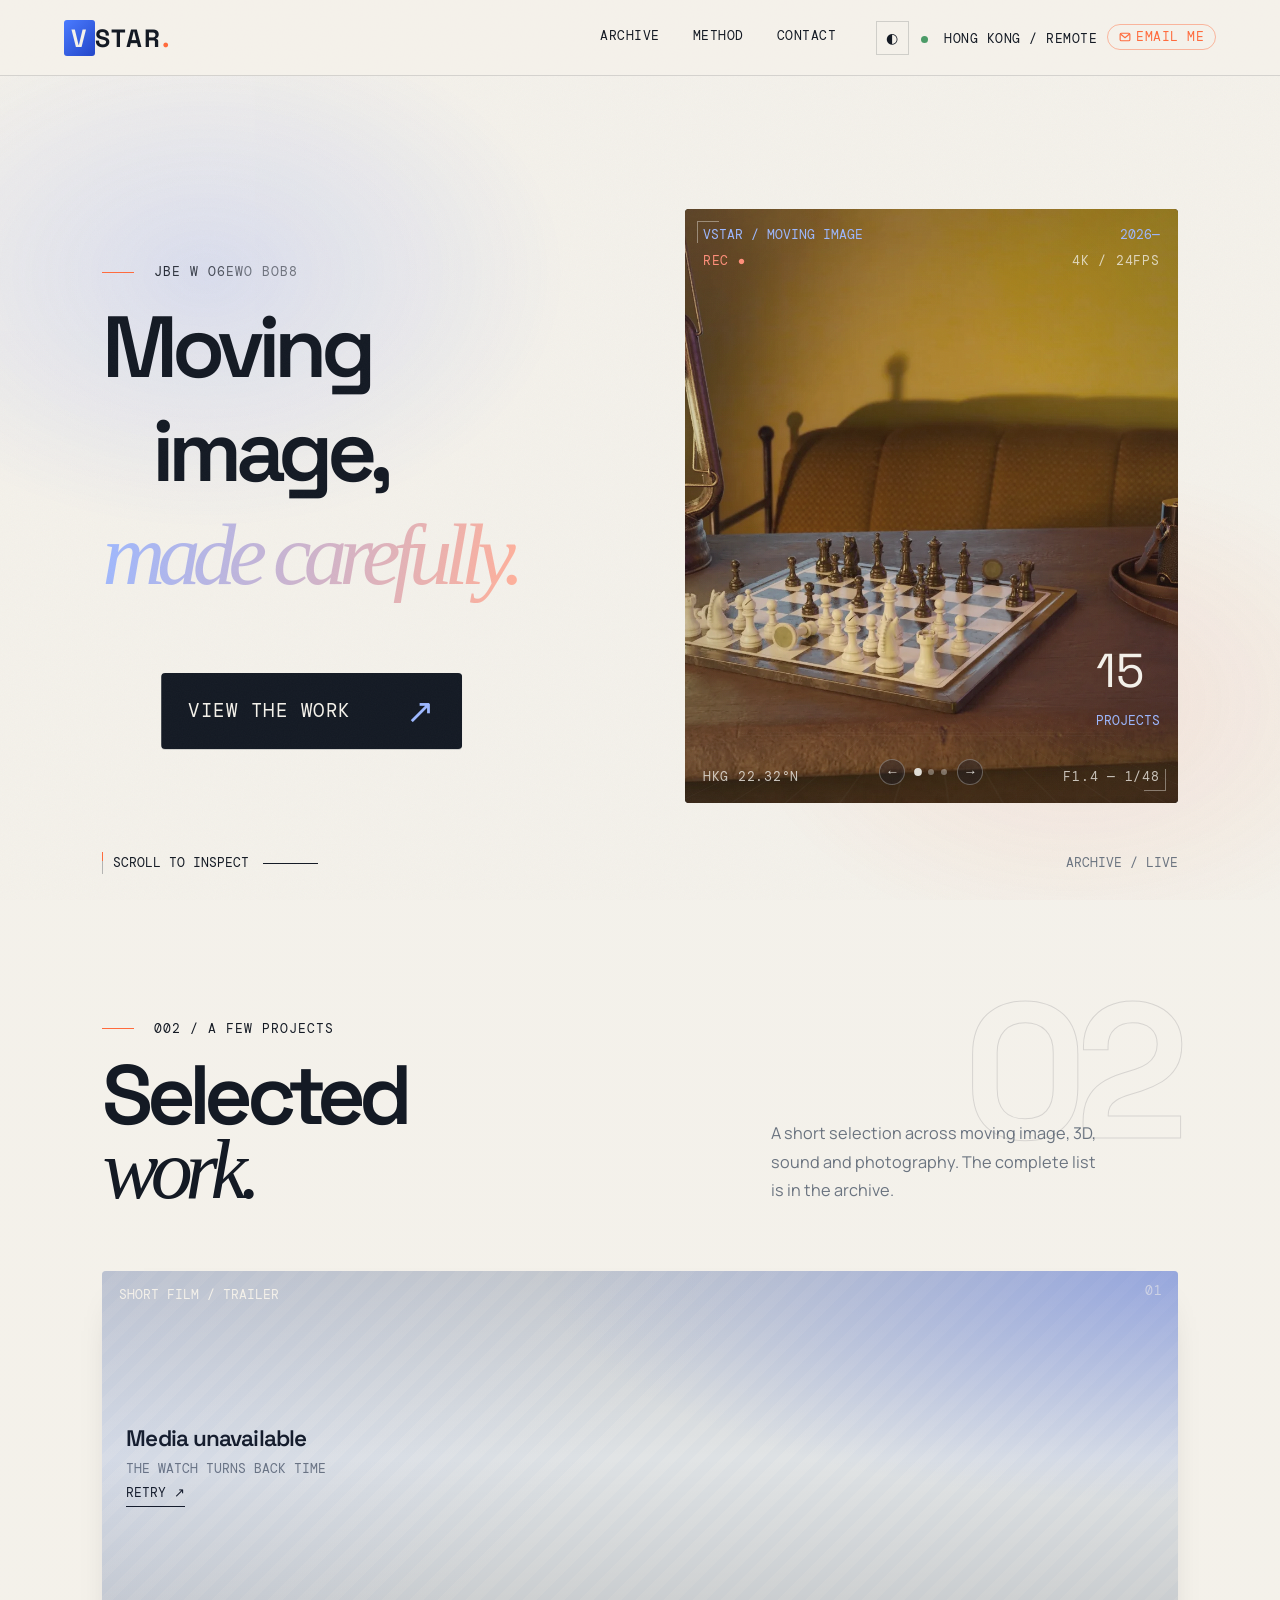
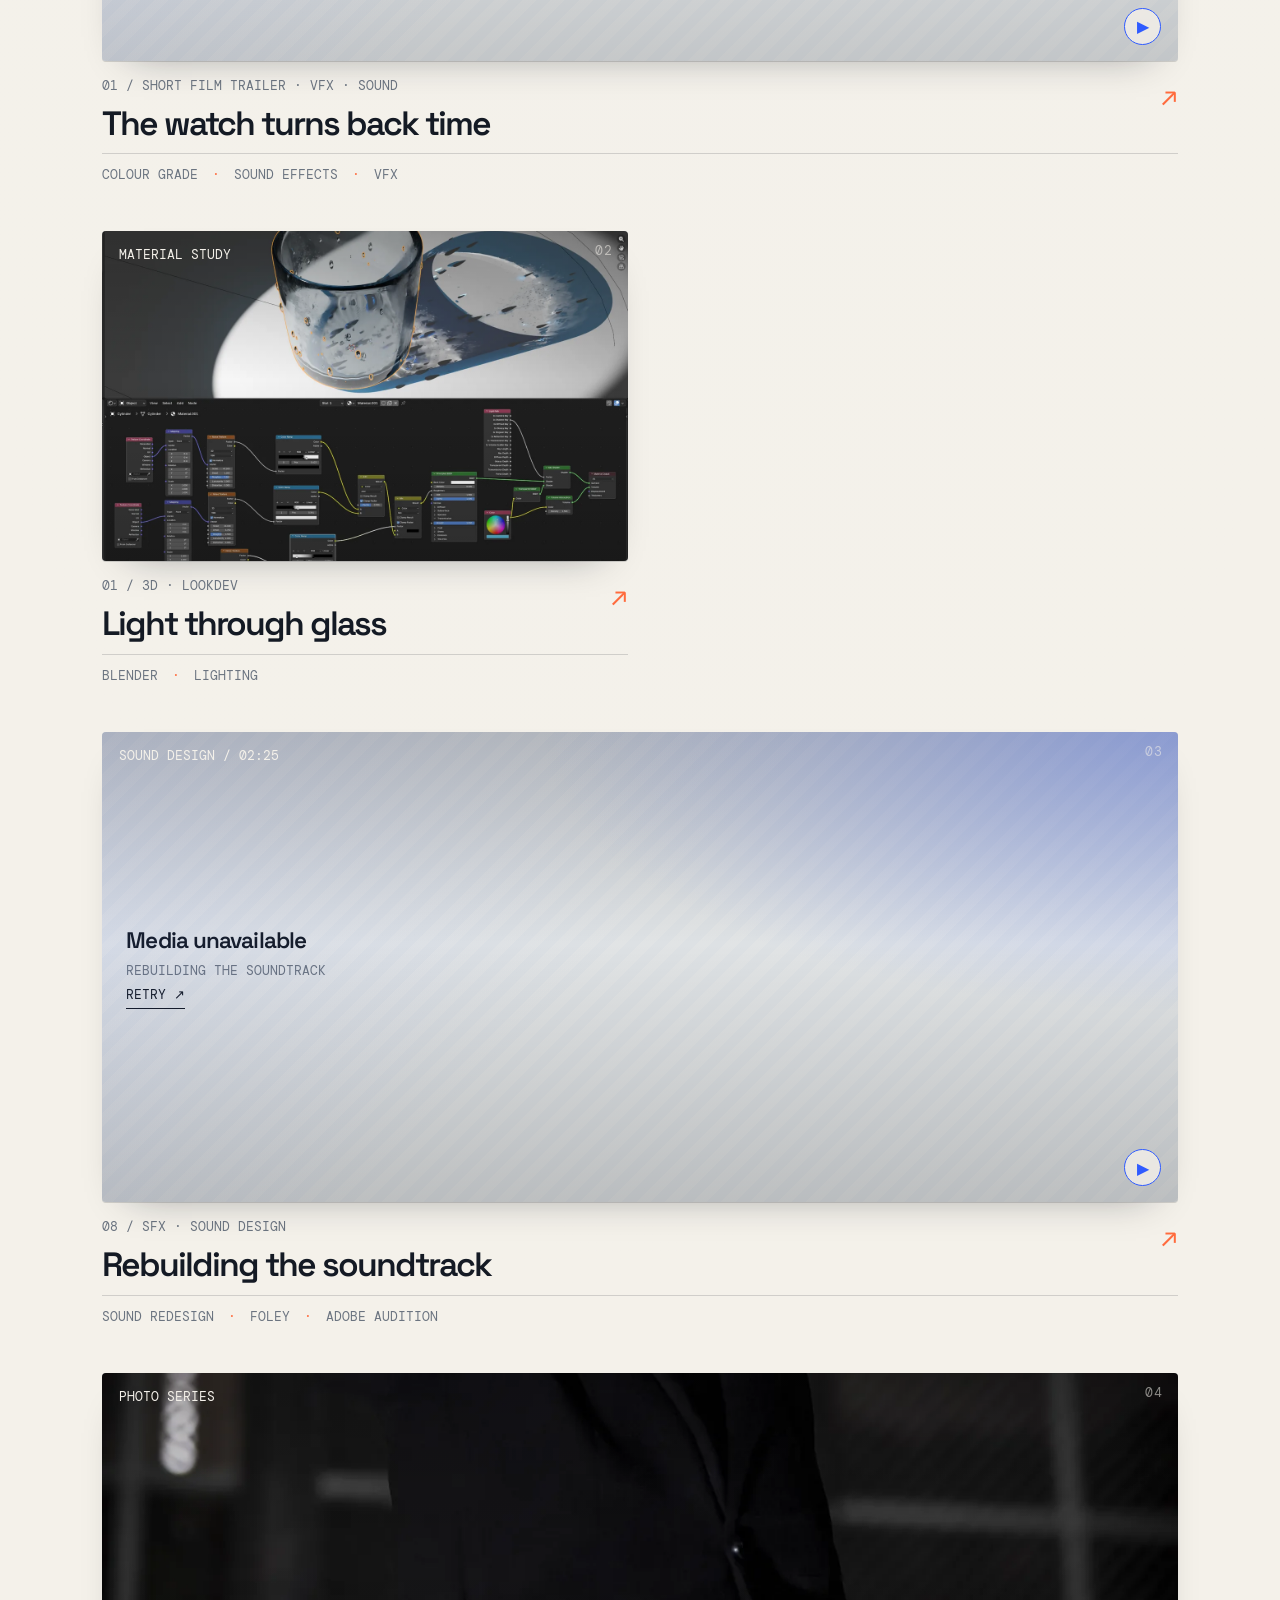
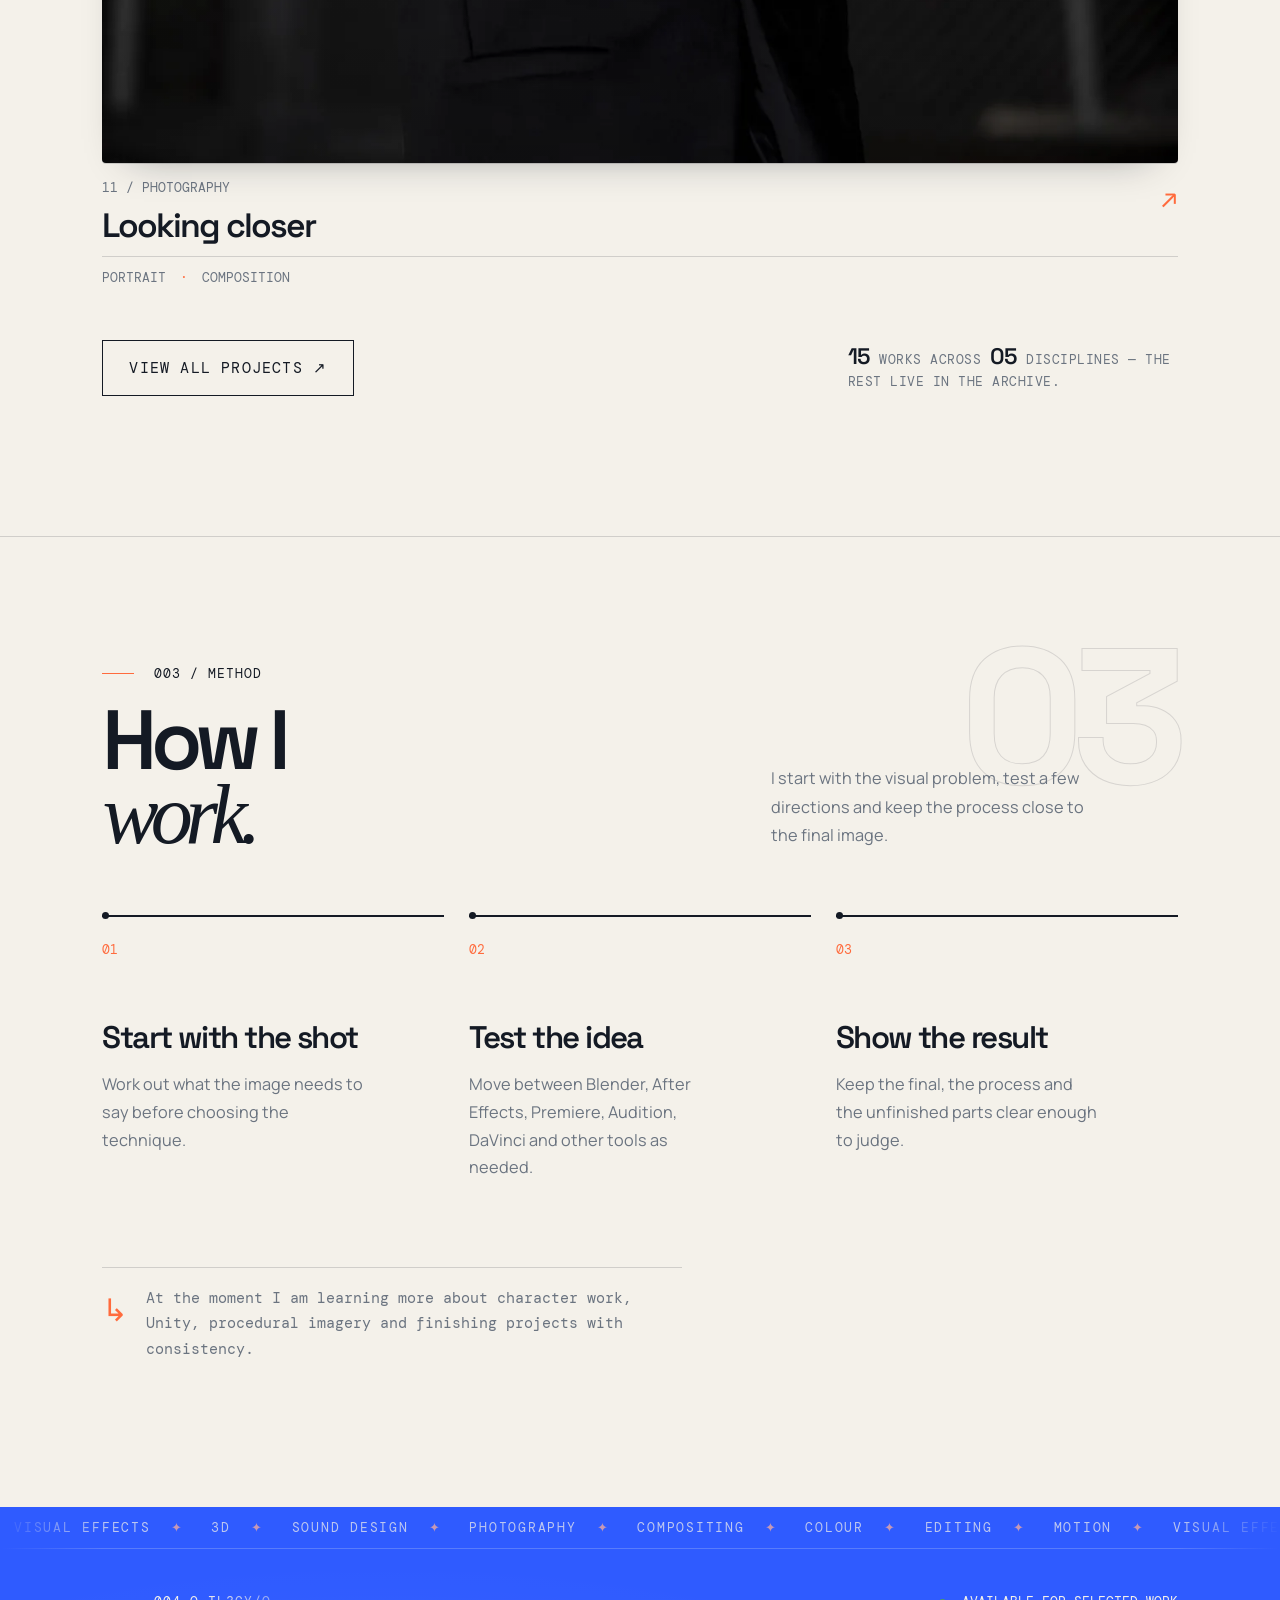
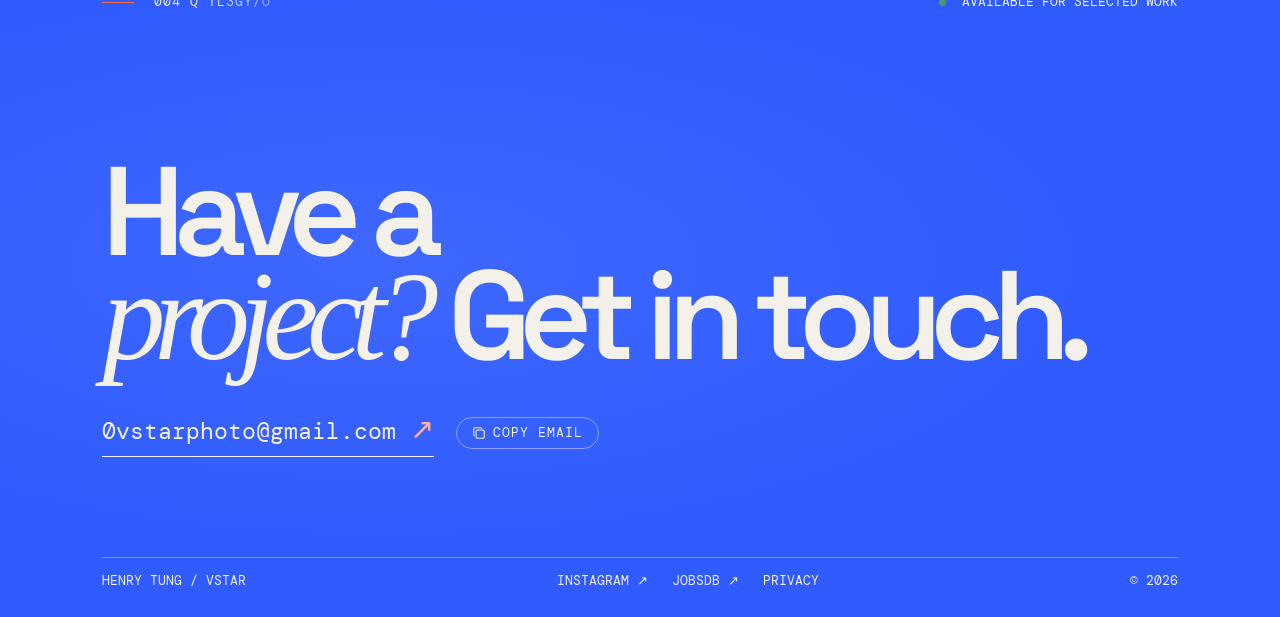
==== commit a2feabc7: "deploy: rebuild site with hero-copy width fix (740px)" ====
--- a/index.html
+++ b/index.html
@@ -25,8 +25,8 @@
         document.documentElement.dataset.theme = dark ? 'dark' : 'light';
       } catch (e) { /* storage unavailable */ }
     </script>
-    <script type="module" crossorigin src="./assets/index-qRiZusya.js"></script>
-    <link rel="stylesheet" crossorigin href="./assets/index-DnTrdtfC.css">
+    <script type="module" crossorigin src="./assets/index-DcKc6NKU.js"></script>
+    <link rel="stylesheet" crossorigin href="./assets/index-DrYopZkG.css">
   </head>
   <body>
     <div id="root"></div>
--- a/assets/index-DrYopZkG.css
+++ b/assets/index-DrYopZkG.css
@@ -0,0 +1 @@
+:root[data-theme]{--foreground:#141a24;--foreground-subtle:#6b7480;--foreground-muted:#6b7480;--foreground-strong:#141a24;--foreground-emphasis:#141a24;--foreground-intense:#000;--foreground-inverse:#f4f1ea;--background:#f4f1ea;--background-subtle:#f1eee6;--background-muted:#dde1e4;--background-strong:#d5d9dc;--background-inverse:#0a0f1a;--border:#141a2429;--border-muted:#141a2417;--border-strong:#141a2447;--border-emphasis:#141a246b;--border-intense:#141a24;--border-inverse:#f4f1ea;--border-overlay:#141a2417;--primary:#2f5bff;--primary-subtle:#2f5bff14;--primary-soft:#2f5bff29;--primary-muted:#2447c9;--primary-strong:#1b3598;--primary-foreground:#f4f1ea;--secondary:#ff6b3d;--secondary-subtle:#ff6b3d1a;--secondary-soft:#ff6b3d33;--secondary-muted:#e0552a;--secondary-strong:#b8431f;--secondary-foreground:#f4f1ea;--radius:4px}:root[data-theme=dark]{--foreground:#f4f1ea;--foreground-subtle:#a8b1b8;--foreground-muted:#a8b1b8;--foreground-strong:#f4f1ea;--foreground-emphasis:#f4f1ea;--foreground-intense:#fff;--foreground-inverse:#0a0f1a;--background:#0a0f1a;--background-subtle:#0e1626;--background-muted:#141d30;--background-strong:#1c2a44;--background-inverse:#f4f1ea;--border:#f4f1ea33;--border-muted:#f4f1ea1f;--border-strong:#f4f1ea52;--border-emphasis:#f4f1ea80;--border-intense:#f4f1ea;--border-inverse:#0a0f1a;--border-overlay:#f4f1ea1f;--primary:#7fa8ff;--primary-subtle:#7fa8ff1a;--primary-soft:#7fa8ff33;--primary-muted:#9db8ff;--primary-strong:#c0d0ff;--primary-foreground:#0a0f1a;--secondary:#ffa07a;--secondary-subtle:#ffa07a1a;--secondary-soft:#ffa07a33;--secondary-muted:#ffb09a;--secondary-strong:#ffc9b0;--secondary-foreground:#0a0f1a}@layer properties{@supports (((-webkit-hyphens:none)) and (not (margin-trim:inline))) or ((-moz-orient:inline) and (not (color:rgb(from red r g b)))){*,:before,:after,::backdrop{--tw-border-spacing-x:0;--tw-border-spacing-y:0;--tw-translate-x:0;--tw-translate-y:0;--tw-translate-z:0;--tw-rotate-x:initial;--tw-rotate-y:initial;--tw-rotate-z:initial;--tw-skew-x:initial;--tw-skew-y:initial;--tw-pan-x:initial;--tw-pan-y:initial;--tw-pinch-zoom:initial;--tw-space-y-reverse:0;--tw-space-x-reverse:0;--tw-border-style:solid;--tw-leading:initial;--tw-font-weight:initial;--tw-ordinal:initial;--tw-slashed-zero:initial;--tw-numeric-figure:initial;--tw-numeric-spacing:initial;--tw-numeric-fraction:initial;--tw-shadow:0 0 #0000;--tw-shadow-color:initial;--tw-shadow-alpha:100%;--tw-inset-shadow:0 0 #0000;--tw-inset-shadow-color:initial;--tw-inset-shadow-alpha:100%;--tw-ring-color:initial;--tw-ring-shadow:0 0 #0000;--tw-inset-ring-color:initial;--tw-inset-ring-shadow:0 0 #0000;--tw-ring-inset:initial;--tw-ring-offset-width:0px;--tw-ring-offset-color:#fff;--tw-ring-offset-shadow:0 0 #0000;--tw-outline-style:solid;--tw-blur:initial;--tw-brightness:initial;--tw-contrast:initial;--tw-grayscale:initial;--tw-hue-rotate:initial;--tw-invert:initial;--tw-opacity:initial;--tw-saturate:initial;--tw-sepia:initial;--tw-drop-shadow:initial;--tw-drop-shadow-color:initial;--tw-drop-shadow-alpha:100%;--tw-drop-shadow-size:initial;--tw-backdrop-blur:initial;--tw-backdrop-brightness:initial;--tw-backdrop-contrast:initial;--tw-backdrop-grayscale:initial;--tw-backdrop-hue-rotate:initial;--tw-backdrop-invert:initial;--tw-backdrop-opacity:initial;--tw-backdrop-saturate:initial;--tw-backdrop-sepia:initial;--tw-duration:initial;--tw-ease:initial;--tw-scale-x:1;--tw-scale-y:1;--tw-scale-z:1;--tw-content:"";--gradient-glow-rotation:0deg;--border-beam-angle:0deg}}}@layer theme{:root,:host{--font-sans:var(--font-sans);--font-mono:var(--font-mono);--color-black:#000;--color-white:#fff;--spacing:.25rem;--font-weight-normal:400;--font-weight-medium:500;--font-weight-semibold:600;--radius-xs:var(--radius-xs);--radius-sm:var(--radius-sm);--radius-md:var(--radius-md);--radius-lg:var(--radius-lg);--radius-xl:var(--radius-xl);--radius-2xl:var(--radius-2xl);--radius-3xl:var(--radius-3xl);--radius-4xl:var(--radius-4xl);--shadow-md:0 4px 8px -2px var(--shadow-color);--ease-in:cubic-bezier(.4, 0, 1, 1);--ease-out:cubic-bezier(0, 0, .2, 1);--ease-in-out:cubic-bezier(.4, 0, .2, 1);--animate-pulse:pulse 2s cubic-bezier(.4, 0, .6, 1) infinite;--blur-sm:8px;--blur-md:12px;--blur-lg:16px;--blur-xl:24px;--blur-2xl:40px;--blur-3xl:64px;--default-transition-duration:.15s;--default-transition-timing-function:cubic-bezier(.4, 0, .2, 1);--default-font-family:var(--font-sans);--default-mono-font-family:var(--font-mono);--shadow:var(--shadow-md);--radius:var(--radius);--color-border-intense:var(--border-intense);--radius-4xs:var(--radius-4xs);--radius-3xs:var(--radius-3xs);--radius-2xs:var(--radius-2xs);--opacity-disabled:var(--opacity-disabled)}}@layer base{@supports (not ((-webkit-appearance:-apple-pay-button))) or (contain-intrinsic-size:1px){::placeholder{color:currentColor}@supports (color:color-mix(in lab, red, red)){::placeholder{color:color-mix(in oklab, currentcolor 50%, transparent)}}}*,:after,:before,::backdrop{box-sizing:border-box;border:0 solid;margin:0;padding:0}::file-selector-button{box-sizing:border-box;border:0 solid;margin:0;padding:0}html,:host{-webkit-text-size-adjust:100%;tab-size:4;line-height:1.5;font-family:var(--default-font-family,-apple-system, BlinkMacSystemFont, "Segoe UI", Roboto, "Helvetica Neue", "Noto Sans", Arial, sans-serif, "Apple Color Emoji", "Segoe UI Emoji", "Segoe UI Symbol", "Noto Color Emoji");font-feature-settings:var(--default-font-feature-settings,normal);font-variation-settings:var(--default-font-variation-settings,normal);-webkit-tap-highlight-color:transparent}hr{height:0;color:inherit;border-top-width:1px}abbr:where([title]){-webkit-text-decoration:underline dotted;text-decoration:underline dotted}h1,h2,h3,h4,h5,h6{font-size:inherit;font-weight:inherit}a{color:inherit;-webkit-text-decoration:inherit;-webkit-text-decoration:inherit;-webkit-text-decoration:inherit;-webkit-text-decoration:inherit;text-decoration:inherit}b,strong{font-weight:bolder}code,kbd,samp,pre{font-family:var(--default-mono-font-family,ui-monospace, SFMono-Regular, Menlo, Monaco, Consolas, "Liberation Mono", "Courier New", monospace);font-feature-settings:var(--default-mono-font-feature-settings,normal);font-variation-settings:var(--default-mono-font-variation-settings,normal);font-size:1em}small{font-size:80%}sub,sup{vertical-align:baseline;font-size:75%;line-height:0;position:relative}sub{bottom:-.25em}sup{top:-.5em}table{text-indent:0;border-color:inherit;border-collapse:collapse}:-moz-focusring:where(:not(iframe)){outline:auto}progress{vertical-align:baseline}summary{display:list-item}ol,ul,menu{list-style:none}img,svg,video,canvas,audio,iframe,embed,object{vertical-align:middle;display:block}img,video{max-width:100%;height:auto}button,input,select,optgroup,textarea{font:inherit;font-feature-settings:inherit;font-variation-settings:inherit;letter-spacing:inherit;color:inherit;opacity:1;background-color:#0000;border-radius:0}::file-selector-button{font:inherit;font-feature-settings:inherit;font-variation-settings:inherit;letter-spacing:inherit;color:inherit;opacity:1;background-color:#0000;border-radius:0}:where(select:is([multiple],[size])) optgroup{font-weight:bolder}:where(select:is([multiple],[size])) optgroup option{padding-inline-start:20px}::file-selector-button{margin-inline-end:4px}::placeholder{opacity:1}@supports (not ((-webkit-appearance:-apple-pay-button))) or (contain-intrinsic-size:1px){::placeholder{color:currentColor}@supports (color:color-mix(in lab, red, red)){::placeholder{color:color-mix(in oklab, currentcolor 50%, transparent)}}}textarea{resize:vertical}::-webkit-search-decoration{-webkit-appearance:none}::-webkit-date-and-time-value{min-height:1lh;text-align:inherit}::-webkit-datetime-edit{display:inline-flex}::-webkit-datetime-edit-fields-wrapper{padding:0}::-webkit-datetime-edit{padding-block:0}::-webkit-datetime-edit-year-field{padding-block:0}::-webkit-datetime-edit-month-field{padding-block:0}::-webkit-datetime-edit-day-field{padding-block:0}::-webkit-datetime-edit-hour-field{padding-block:0}::-webkit-datetime-edit-minute-field{padding-block:0}::-webkit-datetime-edit-second-field{padding-block:0}::-webkit-datetime-edit-millisecond-field{padding-block:0}::-webkit-datetime-edit-meridiem-field{padding-block:0}::-webkit-calendar-picker-indicator{line-height:1}:-moz-ui-invalid{box-shadow:none}button,input:where([type=button],[type=reset],[type=submit]){appearance:button}::file-selector-button{appearance:button}::-webkit-inner-spin-button{height:auto}::-webkit-outer-spin-button{height:auto}[hidden]:where(:not([hidden=until-found])){display:none!important}*{border-color:var(--border)}:focus-visible{outline-style:var(--tw-outline-style);outline-width:3px}::selection{background-color:var(--selection-color)}body{background-color:var(--background);min-height:100dvh;color:var(--foreground);-webkit-font-smoothing:antialiased;-moz-osx-font-smoothing:grayscale;position:relative}}@layer components;@layer utilities{.\@container{container-type:inline-size}.pointer-events-auto{pointer-events:auto}.pointer-events-none{pointer-events:none}.invisible{visibility:hidden}.visible{visibility:visible}.skeleton-shimmer{position:relative;overflow:hidden}.skeleton-shimmer:after{content:"";background:linear-gradient(90deg, transparent, var(--skeleton-highlight,currentColor), transparent);position:absolute;inset:0;transform:translate(-100%)}@supports (color:color-mix(in lab, red, red)){.skeleton-shimmer:after{background:linear-gradient(90deg, transparent, var(--skeleton-highlight,color-mix(in oklab, currentColor 12%, transparent)), transparent)}}.skeleton-shimmer:after{animation:1.6s ease-in-out infinite skeleton-shimmer}.sr-only{clip-path:inset(50%);white-space:nowrap;border-width:0;width:1px;height:1px;margin:-1px;padding:0;position:absolute;overflow:hidden}.absolute{position:absolute}.fixed{position:fixed}.relative{position:relative}.static{position:static}.sticky{position:sticky}.inset-0{inset:0}.inset-x-0{inset-inline:0}.inset-y-0{inset-block:0}.inset-s-0{inset-inline-start:0}.inset-e-0{inset-inline-end:0}.inset-e-3{inset-inline-end:calc(var(--spacing) * 3)}.top-0{top:0}.top-3{top:calc(var(--spacing) * 3)}.top-4{top:calc(var(--spacing) * 4)}.top-px{top:1px}.right-0{right:0}.right-4{right:calc(var(--spacing) * 4)}.bottom-0{bottom:0}.bottom-4{bottom:calc(var(--spacing) * 4)}.bottom-px{bottom:1px}.left-0{left:0}.left-1\/2{left:50%}.left-4{left:calc(var(--spacing) * 4)}.isolate{isolation:isolate}.-z-10{z-index:calc(10 * -1)}.z-0{z-index:0}.z-1{z-index:1}.z-10{z-index:10}.z-40{z-index:40}.z-50{z-index:50}.z-\[calc\(1000-var\(--toast-index\)\)\]{z-index:calc(1000 - var(--toast-index))}.container{width:100%}@media (width>=40rem){.container{max-width:40rem}}@media (width>=48rem){.container{max-width:48rem}}@media (width>=64rem){.container{max-width:64rem}}@media (width>=80rem){.container{max-width:80rem}}@media (width>=96rem){.container{max-width:96rem}}.-m-0\.5{margin:calc(var(--spacing) * -.5)}.m-0\.5{margin:calc(var(--spacing) * .5)}.-mx-2{margin-inline:calc(var(--spacing) * -2)}.-mx-5{margin-inline:calc(var(--spacing) * -5)}.my-1\.5{margin-block:calc(var(--spacing) * 1.5)}.-ms-0\.5{margin-inline-start:calc(var(--spacing) * -.5)}.-ms-1{margin-inline-start:calc(var(--spacing) * -1)}.-ms-2\.5{margin-inline-start:calc(var(--spacing) * -2.5)}.-ms-3{margin-inline-start:calc(var(--spacing) * -3)}.-ms-3\.5{margin-inline-start:calc(var(--spacing) * -3.5)}.-ms-4{margin-inline-start:calc(var(--spacing) * -4)}.ms-0{margin-inline-start:0}.ms-3{margin-inline-start:calc(var(--spacing) * 3)}.ms-auto{margin-inline-start:auto}.-me-0\.5{margin-inline-end:calc(var(--spacing) * -.5)}.-me-1{margin-inline-end:calc(var(--spacing) * -1)}.-me-1\.25{margin-inline-end:calc(var(--spacing) * -1.25)}.-me-1\.75{margin-inline-end:calc(var(--spacing) * -1.75)}.-me-2\.5{margin-inline-end:calc(var(--spacing) * -2.5)}.-me-2\.25{margin-inline-end:calc(var(--spacing) * -2.25)}.-me-3{margin-inline-end:calc(var(--spacing) * -3)}.-me-3\.5{margin-inline-end:calc(var(--spacing) * -3.5)}.me-0\.5{margin-inline-end:calc(var(--spacing) * .5)}.me-3{margin-inline-end:calc(var(--spacing) * 3)}.-mt-1{margin-top:calc(var(--spacing) * -1)}.-mt-4{margin-top:calc(var(--spacing) * -4)}.mt-0{margin-top:0}.mt-1{margin-top:var(--spacing)}.mt-1\.5{margin-top:calc(var(--spacing) * 1.5)}.mt-2{margin-top:calc(var(--spacing) * 2)}.-mb-3\.5{margin-bottom:calc(var(--spacing) * -3.5)}.-mb-5{margin-bottom:calc(var(--spacing) * -5)}.mb-1\.5{margin-bottom:calc(var(--spacing) * 1.5)}.block{display:block}.contents{display:contents}.flex{display:flex}.grid{display:grid}.hidden{display:none}.inline{display:inline}.inline-block{display:inline-block}.inline-flex{display:inline-flex}.table{display:table}.table-caption{display:table-caption}.table-cell{display:table-cell}.table-row{display:table-row}.aspect-square{aspect-ratio:1}.size-\(--cell-size\){width:var(--cell-size);height:var(--cell-size)}.size-\(--rating-size\){width:var(--rating-size);height:var(--rating-size)}.size-2\.5{width:calc(var(--spacing) * 2.5);height:calc(var(--spacing) * 2.5)}.size-3{width:calc(var(--spacing) * 3);height:calc(var(--spacing) * 3)}.size-3\.5{width:calc(var(--spacing) * 3.5);height:calc(var(--spacing) * 3.5)}.size-4{width:calc(var(--spacing) * 4);height:calc(var(--spacing) * 4)}.size-4\.5{width:calc(var(--spacing) * 4.5);height:calc(var(--spacing) * 4.5)}.size-5{width:calc(var(--spacing) * 5);height:calc(var(--spacing) * 5)}.size-6{width:calc(var(--spacing) * 6);height:calc(var(--spacing) * 6)}.size-7{width:calc(var(--spacing) * 7);height:calc(var(--spacing) * 7)}.size-8{width:calc(var(--spacing) * 8);height:calc(var(--spacing) * 8)}.size-9{width:calc(var(--spacing) * 9);height:calc(var(--spacing) * 9)}.size-10{width:calc(var(--spacing) * 10);height:calc(var(--spacing) * 10)}.size-11{width:calc(var(--spacing) * 11);height:calc(var(--spacing) * 11)}.size-12{width:calc(var(--spacing) * 12);height:calc(var(--spacing) * 12)}.size-56{width:calc(var(--spacing) * 56);height:calc(var(--spacing) * 56)}.size-\[0\.5em\]{width:.5em;height:.5em}.size-\[1\.12em\]{width:1.12em;height:1.12em}.size-\[1\.125em\]{width:1.125em;height:1.125em}.size-\[1\.778em\]{width:1.778em;height:1.778em}.size-\[1em\]{width:1em;height:1em}.size-\[30\%\]{width:30%;height:30%}.size-\[50\%\]{width:50%;height:50%}.size-\[56\%\]{width:56%;height:56%}.size-\[66\%\]{width:66%;height:66%}.size-auto{width:auto;height:auto}.size-full{width:100%;height:100%}.\[height\:var\(--drawer-height\,auto\)\]{height:var(--drawer-height,auto)}.h-\(--accordion-panel-height\){height:var(--accordion-panel-height)}.h-\(--cell-size\){height:var(--cell-size)}.h-\(--collapsible-panel-height\){height:var(--collapsible-panel-height)}.h-\(--popup-height\){height:var(--popup-height)}.h-\(--positioner-height\){height:var(--positioner-height)}.h-\(--textarea-h\){height:var(--textarea-h)}.h-1{height:var(--spacing)}.h-1\.5{height:calc(var(--spacing) * 1.5)}.h-4{height:calc(var(--spacing) * 4)}.h-5{height:calc(var(--spacing) * 5)}.h-6{height:calc(var(--spacing) * 6)}.h-7{height:calc(var(--spacing) * 7)}.h-8{height:calc(var(--spacing) * 8)}.h-10{height:calc(var(--spacing) * 10)}.h-12{height:calc(var(--spacing) * 12)}.h-\[0\.2em\]\!{height:.2em!important}.h-\[0\.35em\]\!{height:.35em!important}.h-\[1em\]{height:1em}.h-\[calc\(100\%\+\(--spacing\(1\)\)\)\]{height:calc(100% + (var(--spacing)))}.h-\[calc\(100dvh-1\.5rem-var\(--snap-offset\,0\)\)\]{height:calc(100dvh - 1.5rem - var(--snap-offset,0))}.h-\[calc\(100dvh-1rem\)\]{height:calc(100dvh - 1rem)}.h-\[var\(--height\)\]{height:var(--height)}.h-auto{height:auto}.h-full{height:100%}.h-lh{height:1lh}.h-px{height:1px}.max-h-\(--available-height\){max-height:var(--available-height)}.max-h-full{max-height:100%}.min-h-0{min-height:0}.min-h-2{min-height:calc(var(--spacing) * 2)}.min-h-4{min-height:calc(var(--spacing) * 4)}.min-h-16{min-height:calc(var(--spacing) * 16)}.min-h-20{min-height:calc(var(--spacing) * 20)}.min-h-24{min-height:calc(var(--spacing) * 24)}.w-\(--active-tab-width\){width:var(--active-tab-width)}.w-\(--anchor-width\){width:var(--anchor-width)}.w-\(--popup-width\){width:var(--popup-width)}.w-\(--positioner-width\){width:var(--positioner-width)}.w-1\.5{width:calc(var(--spacing) * 1.5)}.w-3{width:calc(var(--spacing) * 3)}.w-4{width:calc(var(--spacing) * 4)}.w-5{width:calc(var(--spacing) * 5)}.w-6{width:calc(var(--spacing) * 6)}.w-7{width:calc(var(--spacing) * 7)}.w-7\.5{width:calc(var(--spacing) * 7.5)}.w-8{width:calc(var(--spacing) * 8)}.w-9\.5{width:calc(var(--spacing) * 9.5)}.w-10{width:calc(var(--spacing) * 10)}.w-11\.5{width:calc(var(--spacing) * 11.5)}.w-12{width:calc(var(--spacing) * 12)}.w-18{width:calc(var(--spacing) * 18)}.w-24{width:calc(var(--spacing) * 24)}.w-30{width:calc(var(--spacing) * 30)}.w-35{width:calc(var(--spacing) * 35)}.w-90{width:calc(var(--spacing) * 90)}.w-96{width:calc(var(--spacing) * 96)}.w-100{width:calc(var(--spacing) * 100)}.w-150{width:calc(var(--spacing) * 150)}.w-\[0\.8em\]\!{width:.8em!important}.w-\[1\.4em\]\!{width:1.4em!important}.w-\[calc\(100\%-var\(--border-width\)\*2\)\]{width:calc(100% - var(--border-width) * 2)}.w-\[calc\(var\(--anchor-width\)\+1rem\)\]{width:calc(var(--anchor-width) + 1rem)}.w-auto{width:auto}.w-fit{width:fit-content}.w-full{width:100%}.w-max{width:max-content}.w-px{width:1px}.max-w-\(--available-width\){max-width:var(--available-width)}.max-w-60{max-width:calc(var(--spacing) * 60)}.max-w-80{max-width:calc(var(--spacing) * 80)}.max-w-\[calc\(100vw-2rem\)\]{max-width:calc(100vw - 2rem)}.max-w-full{max-width:100%}.max-w-none{max-width:none}.min-w-0{min-width:0}.min-w-2{min-width:calc(var(--spacing) * 2)}.min-w-3\.5{min-width:calc(var(--spacing) * 3.5)}.min-w-4{min-width:calc(var(--spacing) * 4)}.min-w-5{min-width:calc(var(--spacing) * 5)}.min-w-6{min-width:calc(var(--spacing) * 6)}.min-w-6\.5{min-width:calc(var(--spacing) * 6.5)}.min-w-7{min-width:calc(var(--spacing) * 7)}.min-w-8{min-width:calc(var(--spacing) * 8)}.min-w-8\.5{min-width:calc(var(--spacing) * 8.5)}.min-w-10{min-width:calc(var(--spacing) * 10)}.min-w-10\.5{min-width:calc(var(--spacing) * 10.5)}.min-w-12{min-width:calc(var(--spacing) * 12)}.min-w-15{min-width:calc(var(--spacing) * 15)}.min-w-36{min-width:calc(var(--spacing) * 36)}.min-w-40{min-width:calc(var(--spacing) * 40)}.min-w-48{min-width:calc(var(--spacing) * 48)}.min-w-50{min-width:calc(var(--spacing) * 50)}.min-w-56{min-width:calc(var(--spacing) * 56)}.flex-1{flex:1}.shrink{flex-shrink:1}.shrink-0{flex-shrink:0}.grow{flex-grow:1}.grow-0{flex-grow:0}.basis-full{flex-basis:100%}.caption-bottom{caption-side:bottom}.caption-top{caption-side:top}.border-collapse{border-collapse:collapse}.border-separate{border-collapse:separate}.border-spacing-0{--tw-border-spacing-x:0px;--tw-border-spacing-y:0px;border-spacing:var(--tw-border-spacing-x) var(--tw-border-spacing-y)}.origin-\(--transform-origin\){transform-origin:var(--transform-origin)}.origin-bottom{transform-origin:bottom}.origin-center{transform-origin:50%}.origin-left{transform-origin:0}.origin-right{transform-origin:100%}.origin-top{transform-origin:top}.-translate-x-1\/2{--tw-translate-x:calc(calc(1 / 2 * 100%) * -1);translate:var(--tw-translate-x) var(--tw-translate-y)}.-translate-y-1\/2{--tw-translate-y:calc(calc(1 / 2 * 100%) * -1);translate:var(--tw-translate-x) var(--tw-translate-y)}.-translate-y-full{--tw-translate-y:-100%;translate:var(--tw-translate-x) var(--tw-translate-y)}.translate-y-\[calc\(-50\%-2px\)\]{--tw-translate-y:calc(-50% - 2px);translate:var(--tw-translate-x) var(--tw-translate-y)}.-rotate-90{rotate:-90deg}.rotate-45{rotate:45deg}.rotate-90{rotate:90deg}.rotate-180{rotate:180deg}.\[transform\:translateX\(calc\(var\(--drawer-swipe-movement-x\)\+var\(--stack-offset\)\)\)_scale\(var\(--stack-scale\)\)\]{transform:translateX(calc(var(--drawer-swipe-movement-x) + var(--stack-offset))) scale(var(--stack-scale))}.\[transform\:translateX\(calc\(var\(--drawer-swipe-movement-x\)-var\(--stack-offset\)\)\)_scale\(var\(--stack-scale\)\)\]{transform:translateX(calc(var(--drawer-swipe-movement-x) - var(--stack-offset))) scale(var(--stack-scale))}.\[transform\:translateX\(var\(--toast-swipe-movement-x\)\)_translateY\(calc\(var\(--toast-swipe-movement-y\)\+\(var\(--toast-index\)\*var\(--peek\)\)\+\(var\(--shrink\)\*var\(--height\)\)\)\)_scale\(var\(--scale\)\)\]{transform:translateX(var(--toast-swipe-movement-x)) translateY(calc(var(--toast-swipe-movement-y) + (var(--toast-index) * var(--peek)) + (var(--shrink) * var(--height)))) scale(var(--scale))}.\[transform\:translateX\(var\(--toast-swipe-movement-x\)\)_translateY\(calc\(var\(--toast-swipe-movement-y\)-\(var\(--toast-index\)\*var\(--peek\)\)-\(var\(--shrink\)\*var\(--height\)\)\)\)_scale\(var\(--scale\)\)\]{transform:translateX(var(--toast-swipe-movement-x)) translateY(calc(var(--toast-swipe-movement-y) - (var(--toast-index) * var(--peek)) - (var(--shrink) * var(--height)))) scale(var(--scale))}.\[transform\:translateY\(calc\(var\(--drawer-snap-point-offset\,0px\)\+var\(--drawer-swipe-movement-y\)\)\)\]{transform:translateY(calc(var(--drawer-snap-point-offset,0px) + var(--drawer-swipe-movement-y)))}.\[transform\:translateY\(calc\(var\(--drawer-swipe-movement-y\)\+var\(--stack-offset\)\)\)_scale\(var\(--stack-scale\)\)\]{transform:translateY(calc(var(--drawer-swipe-movement-y) + var(--stack-offset))) scale(var(--stack-scale))}.\[transform\:translateY\(calc\(var\(--drawer-swipe-movement-y\)-var\(--stack-offset\)\)\)_scale\(var\(--stack-scale\)\)\]{transform:translateY(calc(var(--drawer-swipe-movement-y) - var(--stack-offset))) scale(var(--stack-scale))}.transform{transform:var(--tw-rotate-x,) var(--tw-rotate-y,) var(--tw-rotate-z,) var(--tw-skew-x,) var(--tw-skew-y,)}.transform-gpu{transform:translateZ(0) var(--tw-rotate-x,) var(--tw-rotate-y,) var(--tw-rotate-z,) var(--tw-skew-x,) var(--tw-skew-y,)}.animate-\[toast-progress_linear_forwards\]{animation:linear forwards toast-progress}.animate-ping-paced{animation:2.5s cubic-bezier(0,0,.2,1) infinite ping-paced}.cursor-default{cursor:default}.cursor-not-allowed{cursor:not-allowed}.cursor-pointer{cursor:pointer}.touch-pan-x{--tw-pan-x:pan-x;touch-action:var(--tw-pan-x,) var(--tw-pan-y,) var(--tw-pinch-zoom,)}.touch-pan-y{--tw-pan-y:pan-y;touch-action:var(--tw-pan-x,) var(--tw-pan-y,) var(--tw-pinch-zoom,)}.touch-pinch-zoom{--tw-pinch-zoom:pinch-zoom;touch-action:var(--tw-pan-x,) var(--tw-pan-y,) var(--tw-pinch-zoom,)}.touch-none{touch-action:none}.resize{resize:both}.resize-none{resize:none}.resize-y{resize:vertical}.scrollbar-none{scrollbar-width:none}.\[grid-template-columns\:auto_1fr_auto\]{grid-template-columns:auto 1fr auto}.grid-cols-\[1fr_auto\]{grid-template-columns:1fr auto}.grid-cols-\[auto_1fr_auto\]{grid-template-columns:auto 1fr auto}.grid-rows-\[0fr\]{grid-template-rows:0fr}.flex-col{flex-direction:column}.flex-col-reverse{flex-direction:column-reverse}.flex-row{flex-direction:row}.flex-row-reverse{flex-direction:row-reverse}.flex-wrap{flex-wrap:wrap}.place-items-center{place-items:center}.items-center{align-items:center}.items-end{align-items:flex-end}.items-start{align-items:flex-start}.items-stretch{align-items:stretch}.justify-between{justify-content:space-between}.justify-center{justify-content:center}.justify-end{justify-content:flex-end}.justify-start{justify-content:flex-start}.gap-0\.5{gap:calc(var(--spacing) * .5)}.gap-0\.75{gap:calc(var(--spacing) * .75)}.gap-1{gap:var(--spacing)}.gap-1\.5{gap:calc(var(--spacing) * 1.5)}.gap-1\.25{gap:calc(var(--spacing) * 1.25)}.gap-2{gap:calc(var(--spacing) * 2)}.gap-2\.5{gap:calc(var(--spacing) * 2.5)}.gap-3{gap:calc(var(--spacing) * 3)}.gap-3\.5{gap:calc(var(--spacing) * 3.5)}.gap-4{gap:calc(var(--spacing) * 4)}.gap-4\.5{gap:calc(var(--spacing) * 4.5)}.gap-6{gap:calc(var(--spacing) * 6)}.gap-7{gap:calc(var(--spacing) * 7)}.gap-\[3\%\]{gap:3%}:where(.-space-y-\(--border-width\)>:not(:last-child)){--tw-space-y-reverse:0;margin-block-start:calc(calc(var(--border-width) * -1) * var(--tw-space-y-reverse));margin-block-end:calc(calc(var(--border-width) * -1) * calc(1 - var(--tw-space-y-reverse)))}:where(.space-y-\(--border-width\)>:not(:last-child)){--tw-space-y-reverse:0;margin-block-start:calc(var(--border-width) * var(--tw-space-y-reverse));margin-block-end:calc(var(--border-width) * calc(1 - var(--tw-space-y-reverse)))}:where(.space-y-\[-0\.2em\]>:not(:last-child)){--tw-space-y-reverse:0;margin-block-start:calc(-.2em * var(--tw-space-y-reverse));margin-block-end:calc(-.2em * calc(1 - var(--tw-space-y-reverse)))}.gap-x-0{column-gap:0}.gap-x-2{column-gap:calc(var(--spacing) * 2)}:where(.-space-x-\(--border-width\)>:not(:last-child)){--tw-space-x-reverse:0;margin-inline-start:calc(calc(var(--border-width) * -1) * var(--tw-space-x-reverse));margin-inline-end:calc(calc(var(--border-width) * -1) * calc(1 - var(--tw-space-x-reverse)))}:where(.space-x-\(--border-width\)>:not(:last-child)){--tw-space-x-reverse:0;margin-inline-start:calc(var(--border-width) * var(--tw-space-x-reverse));margin-inline-end:calc(var(--border-width) * calc(1 - var(--tw-space-x-reverse)))}:where(.space-x-\[-0\.2em\]>:not(:last-child)){--tw-space-x-reverse:0;margin-inline-start:calc(-.2em * var(--tw-space-x-reverse));margin-inline-end:calc(-.2em * calc(1 - var(--tw-space-x-reverse)))}.gap-y-1\.5{row-gap:calc(var(--spacing) * 1.5)}.gap-y-2{row-gap:calc(var(--spacing) * 2)}.self-center{align-self:center}.self-start{align-self:flex-start}.self-stretch{align-self:stretch}.truncate{text-overflow:ellipsis;white-space:nowrap;overflow:hidden}.overflow-auto{overflow:auto}.overflow-hidden{overflow:hidden}.overflow-visible{overflow:visible}.overflow-x-hidden{overflow-x:hidden}.overflow-y-auto{overflow-y:auto}.overscroll-contain{overscroll-behavior:contain}.rounded{border-radius:var(--radius)}.rounded-\(--card-radius\){border-radius:var(--card-radius)}.rounded-2xl{border-radius:var(--radius-2xl)}.rounded-2xs{border-radius:var(--radius-2xs)}.rounded-3xs{border-radius:var(--radius-3xs)}.rounded-4xs{border-radius:var(--radius-4xs)}.rounded-\[2px\]{border-radius:2px}.rounded-\[3px\]{border-radius:3px}.rounded-\[calc\(tan\(atan2\(var\(--radius-3xs\)\,1rem\)\)\*100\%\)\]{border-radius:calc(tan(atan2(var(--radius-3xs), 1rem)) * 100%)}.rounded-\[calc\(tan\(atan2\(var\(--radius-md\)\,2\.5rem\)\)\*100\%\)\]{border-radius:calc(tan(atan2(var(--radius-md), 2.5rem)) * 100%)}.rounded-\[calc\(tan\(atan2\(var\(--radius-sm\)\,2rem\)\)\*100\%\)\]{border-radius:calc(tan(atan2(var(--radius-sm), 2rem)) * 100%)}.rounded-\[calc\(var\(--card-radius\)\*4\/3\)\]{border-radius:calc(var(--card-radius) * 4 / 3)}.rounded-\[calc\(var\(--radius-2xl\)\*5\/6\)\]{border-radius:calc(var(--radius-2xl) * 5 / 6)}.rounded-\[calc\(var\(--radius-xs\)-0\.0625rem\)\]{border-radius:calc(var(--radius-xs) - .0625rem)}.rounded-\[inherit\]{border-radius:inherit}.rounded-full{border-radius:2147483647px}.rounded-lg{border-radius:var(--radius-lg)}.rounded-md{border-radius:var(--radius-md)}.rounded-none{border-radius:0}.rounded-sm{border-radius:var(--radius-sm)}.rounded-xl{border-radius:var(--radius-xl)}.rounded-xs{border-radius:var(--radius-xs)}.rounded-s-md{border-start-start-radius:var(--radius-md);border-end-start-radius:var(--radius-md)}.rounded-s-sm{border-start-start-radius:var(--radius-sm);border-end-start-radius:var(--radius-sm)}.rounded-s-xs{border-start-start-radius:var(--radius-xs);border-end-start-radius:var(--radius-xs)}.rounded-e-md{border-start-end-radius:var(--radius-md);border-end-end-radius:var(--radius-md)}.rounded-e-sm{border-start-end-radius:var(--radius-sm);border-end-end-radius:var(--radius-sm)}.rounded-e-xs{border-start-end-radius:var(--radius-xs);border-end-end-radius:var(--radius-xs)}.rounded-t-\[min\(var\(--radius-3xs\)\,35\%\)\]{border-top-left-radius:min(var(--radius-3xs), 35%);border-top-right-radius:min(var(--radius-3xs), 35%)}.rounded-t-none{border-top-left-radius:0;border-top-right-radius:0}.rounded-b-\[inherit\]{border-bottom-right-radius:inherit;border-bottom-left-radius:inherit}.rounded-b-\[min\(var\(--radius-3xs\)\,35\%\)\]{border-bottom-right-radius:min(var(--radius-3xs), 35%);border-bottom-left-radius:min(var(--radius-3xs), 35%)}.rounded-b-none{border-bottom-right-radius:0;border-bottom-left-radius:0}.border{border-style:var(--tw-border-style);border-width:var(--border-width)}.border-2{border-style:var(--tw-border-style);border-width:2px}.border-3{border-style:var(--tw-border-style);border-width:3px}.border-s{border-inline-start-style:var(--tw-border-style);border-inline-start-width:var(--border-width)}.border-dashed{--tw-border-style:dashed;border-style:dashed}.border-double{--tw-border-style:double;border-style:double}.border-solid{--tw-border-style:solid;border-style:solid}.border-border{border-color:var(--border)}.border-border-inverse{border-color:var(--border-inverse)}.border-border-muted{border-color:var(--border-muted)}.border-border-overlay{border-color:var(--border-overlay)}.border-border-strong{border-color:var(--border-strong)}.border-current{border-color:currentColor}.border-error-soft{border-color:var(--error-soft)}.border-info-soft{border-color:var(--info-soft)}.border-primary{border-color:var(--primary)}.border-primary-soft{border-color:var(--primary-soft)}.border-secondary-soft{border-color:var(--secondary-soft)}.border-success-soft{border-color:var(--success-soft)}.border-transparent{border-color:#0000}.border-warning-soft{border-color:var(--warning-soft)}.border-white{border-color:var(--color-white)}.border-white\/15{border-color:#ffffff26}@supports (color:color-mix(in lab, red, red)){.border-white\/15{border-color:color-mix(in oklab, var(--color-white) 15%, transparent)}}.border-white\/25{border-color:#ffffff40}@supports (color:color-mix(in lab, red, red)){.border-white\/25{border-color:color-mix(in oklab, var(--color-white) 25%, transparent)}}.bg-\(--progress-color\){background-color:var(--progress-color)}.bg-\(--sparkline-color\){background-color:var(--sparkline-color)}.bg-background{background-color:var(--background)}.bg-background-inverse{background-color:var(--background-inverse)}.bg-background-muted{background-color:var(--background-muted)}.bg-background-strong{background-color:var(--background-strong)}.bg-background-subtle{background-color:var(--background-subtle)}.bg-black\/30{background-color:#0000004d}@supports (color:color-mix(in lab, red, red)){.bg-black\/30{background-color:color-mix(in oklab, var(--color-black) 30%, transparent)}}.bg-border{background-color:var(--border)}.bg-border-strong{background-color:var(--border-strong)}.bg-current,.bg-current\/7{background-color:currentColor}@supports (color:color-mix(in lab, red, red)){.bg-current\/7{background-color:color-mix(in oklab, currentcolor 7%, transparent)}}.bg-current\/10{background-color:currentColor}@supports (color:color-mix(in lab, red, red)){.bg-current\/10{background-color:color-mix(in oklab, currentcolor 10%, transparent)}}.bg-current\/11{background-color:currentColor}@supports (color:color-mix(in lab, red, red)){.bg-current\/11{background-color:color-mix(in oklab, currentcolor 11%, transparent)}}.bg-current\/12{background-color:currentColor}@supports (color:color-mix(in lab, red, red)){.bg-current\/12{background-color:color-mix(in oklab, currentcolor 12%, transparent)}}.bg-current\/28{background-color:currentColor}@supports (color:color-mix(in lab, red, red)){.bg-current\/28{background-color:color-mix(in oklab, currentcolor 28%, transparent)}}.bg-current\/40{background-color:currentColor}@supports (color:color-mix(in lab, red, red)){.bg-current\/40{background-color:color-mix(in oklab, currentcolor 40%, transparent)}}.bg-current\/58{background-color:currentColor}@supports (color:color-mix(in lab, red, red)){.bg-current\/58{background-color:color-mix(in oklab, currentcolor 58%, transparent)}}.bg-error{background-color:var(--error)}.bg-error-emphasis{background-color:var(--error-emphasis)}.bg-error-muted{background-color:var(--error-muted)}.bg-error-subtle{background-color:var(--error-subtle)}.bg-foreground-intense{background-color:var(--foreground-intense)}.bg-info-muted{background-color:var(--info-muted)}.bg-info-subtle{background-color:var(--info-subtle)}.bg-primary{background-color:var(--primary)}.bg-primary-foreground{background-color:var(--primary-foreground)}.bg-primary-subtle{background-color:var(--primary-subtle)}.bg-secondary{background-color:var(--secondary)}.bg-secondary-muted{background-color:var(--secondary-muted)}.bg-secondary-subtle{background-color:var(--secondary-subtle)}.bg-success-emphasis{background-color:var(--success-emphasis)}.bg-success-muted{background-color:var(--success-muted)}.bg-success-subtle{background-color:var(--success-subtle)}.bg-transparent{background-color:#0000}.bg-warning-emphasis{background-color:var(--warning-emphasis)}.bg-warning-muted{background-color:var(--warning-muted)}.bg-warning-subtle{background-color:var(--warning-subtle)}.bg-white{background-color:var(--color-white)}.bg-white\/10{background-color:#ffffff1a}@supports (color:color-mix(in lab, red, red)){.bg-white\/10{background-color:color-mix(in oklab, var(--color-white) 10%, transparent)}}.bg-white\/25{background-color:#ffffff40}@supports (color:color-mix(in lab, red, red)){.bg-white\/25{background-color:color-mix(in oklab, var(--color-white) 25%, transparent)}}.mask-intersect{-webkit-mask-composite:source-in;-webkit-mask-composite:source-in;-webkit-mask-composite:source-in;mask-composite:intersect}.mask-no-repeat{-webkit-mask-repeat:no-repeat;mask-repeat:no-repeat}.fill-background-inverse{fill:var(--background-inverse)}.stroke-background-strong{stroke:var(--background-strong)}.stroke-border{stroke:var(--border)}.stroke-border-strong{stroke:var(--border-strong)}.stroke-primary{stroke:var(--primary)}.stroke-white{stroke:var(--color-white)}.stroke-white\/25{stroke:#ffffff40}@supports (color:color-mix(in lab, red, red)){.stroke-white\/25{stroke:color-mix(in oklab, var(--color-white) 25%, transparent)}}.stroke-2{stroke-width:2px}.stroke-4\!{stroke-width:4px!important}.object-cover{object-fit:cover}.p-0{padding:0}.p-0\.5{padding:calc(var(--spacing) * .5)}.p-1{padding:var(--spacing)}.p-1\.5{padding:calc(var(--spacing) * 1.5)}.p-1\.25{padding:calc(var(--spacing) * 1.25)}.p-2{padding:calc(var(--spacing) * 2)}.p-2\.5{padding:calc(var(--spacing) * 2.5)}.p-3{padding:calc(var(--spacing) * 3)}.p-4{padding:calc(var(--spacing) * 4)}.p-5{padding:calc(var(--spacing) * 5)}.p-6{padding:calc(var(--spacing) * 6)}.p-\[calc\(var\(--rating-size\)\/6\)\]{padding:calc(var(--rating-size) / 6)}.p-px{padding:1px}.px-0{padding-inline:0}.px-0\.5{padding-inline:calc(var(--spacing) * .5)}.px-1{padding-inline:var(--spacing)}.px-1\.5{padding-inline:calc(var(--spacing) * 1.5)}.px-1\.25{padding-inline:calc(var(--spacing) * 1.25)}.px-1\.75{padding-inline:calc(var(--spacing) * 1.75)}.px-2{padding-inline:calc(var(--spacing) * 2)}.px-2\.5{padding-inline:calc(var(--spacing) * 2.5)}.px-3{padding-inline:calc(var(--spacing) * 3)}.px-3\.5{padding-inline:calc(var(--spacing) * 3.5)}.px-4{padding-inline:calc(var(--spacing) * 4)}.px-4\.5{padding-inline:calc(var(--spacing) * 4.5)}.px-5{padding-inline:calc(var(--spacing) * 5)}.px-5\.5{padding-inline:calc(var(--spacing) * 5.5)}.px-6{padding-inline:calc(var(--spacing) * 6)}.px-\[calc\(var\(--cell-size\)\+0\.5rem\)\]{padding-inline:calc(var(--cell-size) + .5rem)}.py-0\.5{padding-block:calc(var(--spacing) * .5)}.py-1{padding-block:var(--spacing)}.py-1\.5{padding-block:calc(var(--spacing) * 1.5)}.py-2{padding-block:calc(var(--spacing) * 2)}.py-2\.5{padding-block:calc(var(--spacing) * 2.5)}.py-3{padding-block:calc(var(--spacing) * 3)}.py-3\.5{padding-block:calc(var(--spacing) * 3.5)}.ps-4{padding-inline-start:calc(var(--spacing) * 4)}.ps-4\!{padding-inline-start:calc(var(--spacing) * 4)!important}.ps-7{padding-inline-start:calc(var(--spacing) * 7)}.ps-10{padding-inline-start:calc(var(--spacing) * 10)}.ps-13{padding-inline-start:calc(var(--spacing) * 13)}.ps-16{padding-inline-start:calc(var(--spacing) * 16)}.pe-4\!{padding-inline-end:calc(var(--spacing) * 4)!important}.pt-1{padding-top:var(--spacing)}.pt-1\.5{padding-top:calc(var(--spacing) * 1.5)}.pt-2{padding-top:calc(var(--spacing) * 2)}.pt-2\.5{padding-top:calc(var(--spacing) * 2.5)}.pt-3{padding-top:calc(var(--spacing) * 3)}.pt-4{padding-top:calc(var(--spacing) * 4)}.pt-4\!{padding-top:calc(var(--spacing) * 4)!important}.pb-1{padding-bottom:var(--spacing)}.pb-1\.5{padding-bottom:calc(var(--spacing) * 1.5)}.pb-1\.25{padding-bottom:calc(var(--spacing) * 1.25)}.pb-2{padding-bottom:calc(var(--spacing) * 2)}.pb-3\.5{padding-bottom:calc(var(--spacing) * 3.5)}.pb-4{padding-bottom:calc(var(--spacing) * 4)}.pb-4\!{padding-bottom:calc(var(--spacing) * 4)!important}.pb-5{padding-bottom:calc(var(--spacing) * 5)}.pb-6{padding-bottom:calc(var(--spacing) * 6)}.text-center{text-align:center}.text-start{text-align:start}.align-middle{vertical-align:middle}.font-mono{font-family:var(--font-mono)}.font-sans{font-family:var(--font-sans)}.text-2xl{font-size:1.5rem;line-height:var(--tw-leading,1.875rem)}.text-base{font-size:1rem;line-height:var(--tw-leading,1.5rem)}.text-lg{font-size:1.125rem;line-height:var(--tw-leading,1.625rem)}.text-sm{font-size:.875rem;line-height:var(--tw-leading,1.25rem)}.text-xl{font-size:1.25rem;line-height:var(--tw-leading,1.75rem)}.text-xs{font-size:.75rem;line-height:var(--tw-leading,1rem)}.text-\[\.625rem\]{font-size:.625rem}.text-\[0\.4em\]{font-size:.4em}.text-\[0\.8em\]{font-size:.8em}.text-\[1\.5rem\]{font-size:1.5rem}.text-\[1\.25rem\]{font-size:1.25rem}.text-\[1rem\]{font-size:1rem}.text-\[2\.5rem\]{font-size:2.5rem}.text-\[2rem\]{font-size:2rem}.text-\[3rem\]{font-size:3rem}.text-\[4rem\]{font-size:4rem}.text-\[5rem\]{font-size:5rem}.leading-none{--tw-leading:1;line-height:1}.font-medium{--tw-font-weight:var(--font-weight-medium);font-weight:var(--font-weight-medium)}.font-normal{--tw-font-weight:var(--font-weight-normal);font-weight:var(--font-weight-normal)}.font-semibold{--tw-font-weight:var(--font-weight-semibold);font-weight:var(--font-weight-semibold)}.wrap-break-word{overflow-wrap:break-word}.whitespace-nowrap{white-space:nowrap}.whitespace-pre{white-space:pre}.text-\(--pattern-color\){color:var(--pattern-color)}.text-background{color:var(--background)}.text-background-muted{color:var(--background-muted)}.text-border{color:var(--border)}.text-border-overlay{color:var(--border-overlay)}.text-border-strong{color:var(--border-strong)}.text-current,.text-current\/20{color:currentColor}@supports (color:color-mix(in lab, red, red)){.text-current\/20{color:color-mix(in oklab, currentcolor 20%, transparent)}}.text-error-emphasis{color:var(--error-emphasis)}.text-error-foreground{color:var(--error-foreground)}.text-foreground{color:var(--foreground)}.text-foreground-emphasis{color:var(--foreground-emphasis)}.text-foreground-intense{color:var(--foreground-intense)}.text-foreground-inverse{color:var(--foreground-inverse)}.text-foreground-muted{color:var(--foreground-muted)}.text-foreground-strong{color:var(--foreground-strong)}.text-foreground-subtle{color:var(--foreground-subtle)}.text-info-emphasis{color:var(--info-emphasis)}.text-info-foreground{color:var(--info-foreground)}.text-primary{color:var(--primary)}.text-primary-foreground{color:var(--primary-foreground)}.text-primary-soft{color:var(--primary-soft)}.text-secondary-emphasis{color:var(--secondary-emphasis)}.text-secondary-foreground{color:var(--secondary-foreground)}.text-success-emphasis{color:var(--success-emphasis)}.text-success-foreground{color:var(--success-foreground)}.text-warning-emphasis{color:var(--warning-emphasis)}.text-warning-foreground{color:var(--warning-foreground)}.text-white{color:var(--color-white)}.lowercase{text-transform:lowercase}.uppercase{text-transform:uppercase}.tabular-nums{--tw-numeric-spacing:tabular-nums;font-variant-numeric:var(--tw-ordinal,) var(--tw-slashed-zero,) var(--tw-numeric-figure,) var(--tw-numeric-spacing,) var(--tw-numeric-fraction,)}.line-through{text-decoration-line:line-through}.caret-transparent{caret-color:#0000}.opacity-\(--gradient-glow-opacity\){opacity:var(--gradient-glow-opacity)}.opacity-0{opacity:0}.opacity-25{opacity:.25}.opacity-50{opacity:.5}.opacity-60{opacity:.6}.opacity-65{opacity:.65}.opacity-100{opacity:1}.opacity-\[calc\(1-var\(--drawer-swipe-progress\)\)\]{opacity:calc(1 - var(--drawer-swipe-progress))}.opacity-disabled{opacity:var(--opacity-disabled)}.shadow-2xl{--tw-shadow:0 24px 32px -12px var(--tw-shadow-color,var(--shadow-color));box-shadow:var(--tw-inset-shadow), var(--tw-inset-ring-shadow), var(--tw-ring-offset-shadow), var(--tw-ring-shadow), var(--tw-shadow)}.shadow-2xs{--tw-shadow:0 1px var(--tw-shadow-color,var(--shadow-color));box-shadow:var(--tw-inset-shadow), var(--tw-inset-ring-shadow), var(--tw-ring-offset-shadow), var(--tw-ring-shadow), var(--tw-shadow)}.shadow-\[-24px_0_32px_-12px_var\(--shadow-color\)\]{--tw-shadow:-24px 0 32px -12px var(--tw-shadow-color,var(--shadow-color));box-shadow:var(--tw-inset-shadow), var(--tw-inset-ring-shadow), var(--tw-ring-offset-shadow), var(--tw-ring-shadow), var(--tw-shadow)}.shadow-\[0_-8px_16px_-4px_var\(--shadow-color\)\]{--tw-shadow:0 -8px 16px -4px var(--tw-shadow-color,var(--shadow-color));box-shadow:var(--tw-inset-shadow), var(--tw-inset-ring-shadow), var(--tw-ring-offset-shadow), var(--tw-ring-shadow), var(--tw-shadow)}.shadow-\[0_-24px_32px_-12px_var\(--shadow-color\)\]{--tw-shadow:0 -24px 32px -12px var(--tw-shadow-color,var(--shadow-color));box-shadow:var(--tw-inset-shadow), var(--tw-inset-ring-shadow), var(--tw-ring-offset-shadow), var(--tw-ring-shadow), var(--tw-shadow)}.shadow-\[24px_0_32px_-12px_var\(--shadow-color\)\]{--tw-shadow:24px 0 32px -12px var(--tw-shadow-color,var(--shadow-color));box-shadow:var(--tw-inset-shadow), var(--tw-inset-ring-shadow), var(--tw-ring-offset-shadow), var(--tw-ring-shadow), var(--tw-shadow)}.shadow-lg{--tw-shadow:0 8px 16px -4px var(--tw-shadow-color,var(--shadow-color));box-shadow:var(--tw-inset-shadow), var(--tw-inset-ring-shadow), var(--tw-ring-offset-shadow), var(--tw-ring-shadow), var(--tw-shadow)}.shadow-md{--tw-shadow:0 4px 8px -2px var(--tw-shadow-color,var(--shadow-color));box-shadow:var(--tw-inset-shadow), var(--tw-inset-ring-shadow), var(--tw-ring-offset-shadow), var(--tw-ring-shadow), var(--tw-shadow)}.shadow-xs{--tw-shadow:0 1px 4px 0 var(--tw-shadow-color,var(--shadow-color));box-shadow:var(--tw-inset-shadow), var(--tw-inset-ring-shadow), var(--tw-ring-offset-shadow), var(--tw-ring-shadow), var(--tw-shadow)}.ring,.ring-1{--tw-ring-shadow:var(--tw-ring-inset,) 0 0 0 calc(1px + var(--tw-ring-offset-width)) var(--tw-ring-color,currentcolor);box-shadow:var(--tw-inset-shadow), var(--tw-inset-ring-shadow), var(--tw-ring-offset-shadow), var(--tw-ring-shadow), var(--tw-shadow)}.ring-2{--tw-ring-shadow:var(--tw-ring-inset,) 0 0 0 calc(2px + var(--tw-ring-offset-width)) var(--tw-ring-color,currentcolor);box-shadow:var(--tw-inset-shadow), var(--tw-inset-ring-shadow), var(--tw-ring-offset-shadow), var(--tw-ring-shadow), var(--tw-shadow)}.inset-ring-1{--tw-inset-ring-shadow:inset 0 0 0 1px var(--tw-inset-ring-color,currentcolor);box-shadow:var(--tw-inset-shadow), var(--tw-inset-ring-shadow), var(--tw-ring-offset-shadow), var(--tw-ring-shadow), var(--tw-shadow)}.ring-background{--tw-ring-color:var(--background)}.ring-black\/20{--tw-ring-color:#0003}@supports (color:color-mix(in lab, red, red)){.ring-black\/20{--tw-ring-color:color-mix(in oklab, var(--color-black) 20%, transparent)}}.ring-border{--tw-ring-color:var(--border)}.inset-ring-black\/20{--tw-inset-ring-color:#0003}@supports (color:color-mix(in lab, red, red)){.inset-ring-black\/20{--tw-inset-ring-color:color-mix(in oklab, var(--color-black) 20%, transparent)}}.outline-hidden{--tw-outline-style:none;outline-style:none}@media (forced-colors:active){.outline-hidden{outline-offset:2px;outline:2px solid #0000}}.outline{outline-style:var(--tw-outline-style);outline-width:1px}.outline-offset-1{outline-offset:1px}.outline-offset-2{outline-offset:2px}.outline-ring{outline-color:var(--focus-ring)}.outline-ring-error{outline-color:var(--focus-ring-error)}.outline-ring-info{outline-color:var(--focus-ring-info)}.outline-ring-input{outline-color:var(--focus-ring-input)}.outline-ring-light{outline-color:var(--focus-ring-light)}.outline-ring-primary{outline-color:var(--focus-ring-primary)}.outline-ring-secondary{outline-color:var(--focus-ring-secondary)}.outline-ring-success{outline-color:var(--focus-ring-success)}.outline-ring-warning{outline-color:var(--focus-ring-warning)}.blur{--tw-blur:blur(8px);filter:var(--tw-blur,) var(--tw-brightness,) var(--tw-contrast,) var(--tw-grayscale,) var(--tw-hue-rotate,) var(--tw-invert,) var(--tw-saturate,) var(--tw-sepia,) var(--tw-drop-shadow,)}.blur-2xl{--tw-blur:blur(var(--blur-2xl));filter:var(--tw-blur,) var(--tw-brightness,) var(--tw-contrast,) var(--tw-grayscale,) var(--tw-hue-rotate,) var(--tw-invert,) var(--tw-saturate,) var(--tw-sepia,) var(--tw-drop-shadow,)}.blur-3xl{--tw-blur:blur(var(--blur-3xl));filter:var(--tw-blur,) var(--tw-brightness,) var(--tw-contrast,) var(--tw-grayscale,) var(--tw-hue-rotate,) var(--tw-invert,) var(--tw-saturate,) var(--tw-sepia,) var(--tw-drop-shadow,)}.blur-lg{--tw-blur:blur(var(--blur-lg));filter:var(--tw-blur,) var(--tw-brightness,) var(--tw-contrast,) var(--tw-grayscale,) var(--tw-hue-rotate,) var(--tw-invert,) var(--tw-saturate,) var(--tw-sepia,) var(--tw-drop-shadow,)}.blur-md{--tw-blur:blur(var(--blur-md));filter:var(--tw-blur,) var(--tw-brightness,) var(--tw-contrast,) var(--tw-grayscale,) var(--tw-hue-rotate,) var(--tw-invert,) var(--tw-saturate,) var(--tw-sepia,) var(--tw-drop-shadow,)}.blur-sm{--tw-blur:blur(var(--blur-sm));filter:var(--tw-blur,) var(--tw-brightness,) var(--tw-contrast,) var(--tw-grayscale,) var(--tw-hue-rotate,) var(--tw-invert,) var(--tw-saturate,) var(--tw-sepia,) var(--tw-drop-shadow,)}.blur-xl{--tw-blur:blur(var(--blur-xl));filter:var(--tw-blur,) var(--tw-brightness,) var(--tw-contrast,) var(--tw-grayscale,) var(--tw-hue-rotate,) var(--tw-invert,) var(--tw-saturate,) var(--tw-sepia,) var(--tw-drop-shadow,)}.filter{filter:var(--tw-blur,) var(--tw-brightness,) var(--tw-contrast,) var(--tw-grayscale,) var(--tw-hue-rotate,) var(--tw-invert,) var(--tw-saturate,) var(--tw-sepia,) var(--tw-drop-shadow,)}.backdrop-blur-lg{--tw-backdrop-blur:blur(var(--blur-lg));-webkit-backdrop-filter:var(--tw-backdrop-blur,) var(--tw-backdrop-brightness,) var(--tw-backdrop-contrast,) var(--tw-backdrop-grayscale,) var(--tw-backdrop-hue-rotate,) var(--tw-backdrop-invert,) var(--tw-backdrop-opacity,) var(--tw-backdrop-saturate,) var(--tw-backdrop-sepia,);backdrop-filter:var(--tw-backdrop-blur,) var(--tw-backdrop-brightness,) var(--tw-backdrop-contrast,) var(--tw-backdrop-grayscale,) var(--tw-backdrop-hue-rotate,) var(--tw-backdrop-invert,) var(--tw-backdrop-opacity,) var(--tw-backdrop-saturate,) var(--tw-backdrop-sepia,)}.backdrop-blur-md{--tw-backdrop-blur:blur(var(--blur-md));-webkit-backdrop-filter:var(--tw-backdrop-blur,) var(--tw-backdrop-brightness,) var(--tw-backdrop-contrast,) var(--tw-backdrop-grayscale,) var(--tw-backdrop-hue-rotate,) var(--tw-backdrop-invert,) var(--tw-backdrop-opacity,) var(--tw-backdrop-saturate,) var(--tw-backdrop-sepia,);backdrop-filter:var(--tw-backdrop-blur,) var(--tw-backdrop-brightness,) var(--tw-backdrop-contrast,) var(--tw-backdrop-grayscale,) var(--tw-backdrop-hue-rotate,) var(--tw-backdrop-invert,) var(--tw-backdrop-opacity,) var(--tw-backdrop-saturate,) var(--tw-backdrop-sepia,)}.backdrop-blur-sm{--tw-backdrop-blur:blur(var(--blur-sm));-webkit-backdrop-filter:var(--tw-backdrop-blur,) var(--tw-backdrop-brightness,) var(--tw-backdrop-contrast,) var(--tw-backdrop-grayscale,) var(--tw-backdrop-hue-rotate,) var(--tw-backdrop-invert,) var(--tw-backdrop-opacity,) var(--tw-backdrop-saturate,) var(--tw-backdrop-sepia,);backdrop-filter:var(--tw-backdrop-blur,) var(--tw-backdrop-brightness,) var(--tw-backdrop-contrast,) var(--tw-backdrop-grayscale,) var(--tw-backdrop-hue-rotate,) var(--tw-backdrop-invert,) var(--tw-backdrop-opacity,) var(--tw-backdrop-saturate,) var(--tw-backdrop-sepia,)}.backdrop-blur-xl{--tw-backdrop-blur:blur(var(--blur-xl));-webkit-backdrop-filter:var(--tw-backdrop-blur,) var(--tw-backdrop-brightness,) var(--tw-backdrop-contrast,) var(--tw-backdrop-grayscale,) var(--tw-backdrop-hue-rotate,) var(--tw-backdrop-invert,) var(--tw-backdrop-opacity,) var(--tw-backdrop-saturate,) var(--tw-backdrop-sepia,);backdrop-filter:var(--tw-backdrop-blur,) var(--tw-backdrop-brightness,) var(--tw-backdrop-contrast,) var(--tw-backdrop-grayscale,) var(--tw-backdrop-hue-rotate,) var(--tw-backdrop-invert,) var(--tw-backdrop-opacity,) var(--tw-backdrop-saturate,) var(--tw-backdrop-sepia,)}.backdrop-filter{-webkit-backdrop-filter:var(--tw-backdrop-blur,) var(--tw-backdrop-brightness,) var(--tw-backdrop-contrast,) var(--tw-backdrop-grayscale,) var(--tw-backdrop-hue-rotate,) var(--tw-backdrop-invert,) var(--tw-backdrop-opacity,) var(--tw-backdrop-saturate,) var(--tw-backdrop-sepia,);backdrop-filter:var(--tw-backdrop-blur,) var(--tw-backdrop-brightness,) var(--tw-backdrop-contrast,) var(--tw-backdrop-grayscale,) var(--tw-backdrop-hue-rotate,) var(--tw-backdrop-invert,) var(--tw-backdrop-opacity,) var(--tw-backdrop-saturate,) var(--tw-backdrop-sepia,)}.transition{transition-property:color,background-color,border-color,outline-color,text-decoration-color,fill,stroke,--tw-gradient-from,--tw-gradient-via,--tw-gradient-to,opacity,box-shadow,transform,translate,scale,rotate,filter,-webkit-backdrop-filter,backdrop-filter,display,content-visibility,overlay,pointer-events;transition-timing-function:var(--tw-ease,var(--default-transition-timing-function));transition-duration:var(--tw-duration,var(--default-transition-duration))}.transition-\[background-color\,border-color\,box-shadow\]{transition-property:background-color,border-color,box-shadow;transition-timing-function:var(--tw-ease,var(--default-transition-timing-function));transition-duration:var(--tw-duration,var(--default-transition-duration))}.transition-\[height\]{transition-property:height;transition-timing-function:var(--tw-ease,var(--default-transition-timing-function));transition-duration:var(--tw-duration,var(--default-transition-duration))}.transition-\[opacity\,color\]{transition-property:opacity,color;transition-timing-function:var(--tw-ease,var(--default-transition-timing-function));transition-duration:var(--tw-duration,var(--default-transition-duration))}.transition-\[opacity\,filter\]{transition-property:opacity,filter;transition-timing-function:var(--tw-ease,var(--default-transition-timing-function));transition-duration:var(--tw-duration,var(--default-transition-duration))}.transition-\[opacity\,scale\]{transition-property:opacity,scale;transition-timing-function:var(--tw-ease,var(--default-transition-timing-function));transition-duration:var(--tw-duration,var(--default-transition-duration))}.transition-\[opacity\,translate\,scale\]{transition-property:opacity,translate,scale;transition-timing-function:var(--tw-ease,var(--default-transition-timing-function));transition-duration:var(--tw-duration,var(--default-transition-duration))}.transition-\[stroke-dashoffset\]{transition-property:stroke-dashoffset;transition-timing-function:var(--tw-ease,var(--default-transition-timing-function));transition-duration:var(--tw-duration,var(--default-transition-duration))}.transition-\[transform\,border-radius\]{transition-property:transform,border-radius;transition-timing-function:var(--tw-ease,var(--default-transition-timing-function));transition-duration:var(--tw-duration,var(--default-transition-duration))}.transition-\[translate\,width\,height\]{transition-property:translate,width,height;transition-timing-function:var(--tw-ease,var(--default-transition-timing-function));transition-duration:var(--tw-duration,var(--default-transition-duration))}.transition-\[width\,background-color\]{transition-property:width,background-color;transition-timing-function:var(--tw-ease,var(--default-transition-timing-function));transition-duration:var(--tw-duration,var(--default-transition-duration))}.transition-\[width\,height\,opacity\]{transition-property:width,height,opacity;transition-timing-function:var(--tw-ease,var(--default-transition-timing-function));transition-duration:var(--tw-duration,var(--default-transition-duration))}.transition-\[width\]{transition-property:width;transition-timing-function:var(--tw-ease,var(--default-transition-timing-function));transition-duration:var(--tw-duration,var(--default-transition-duration))}.transition-colors{transition-property:color,background-color,border-color,outline-color,text-decoration-color,fill,stroke,--tw-gradient-from,--tw-gradient-via,--tw-gradient-to;transition-timing-function:var(--tw-ease,var(--default-transition-timing-function));transition-duration:var(--tw-duration,var(--default-transition-duration))}.transition-opacity{transition-property:opacity;transition-timing-function:var(--tw-ease,var(--default-transition-timing-function));transition-duration:var(--tw-duration,var(--default-transition-duration))}.transition-transform{transition-property:transform,translate,scale,rotate;transition-timing-function:var(--tw-ease,var(--default-transition-timing-function));transition-duration:var(--tw-duration,var(--default-transition-duration))}.delay-150{transition-delay:.15s}.duration-150{--tw-duration:.15s;transition-duration:.15s}.duration-200{--tw-duration:.2s;transition-duration:.2s}.duration-250{--tw-duration:.25s;transition-duration:.25s}.duration-300{--tw-duration:.3s;transition-duration:.3s}.duration-400{--tw-duration:.4s;transition-duration:.4s}.duration-500{--tw-duration:.5s;transition-duration:.5s}.duration-\[300ms\,250ms\,250ms\]{--tw-duration:.3s,.25s,.25s;transition-duration:.3s,.25s,.25s}.ease-\[cubic-bezier\(0\.32\,0\.72\,0\,1\)\]{--tw-ease:cubic-bezier(.32,.72,0,1);transition-timing-function:cubic-bezier(.32,.72,0,1)}.ease-\[cubic-bezier\(0\.65\,0\,0\.35\,1\)\]{--tw-ease:cubic-bezier(.65,0,.35,1);transition-timing-function:cubic-bezier(.65,0,.35,1)}.ease-\[cubic-bezier\(0\.175\,0\.885\,0\.32\,1\.5\)\]{--tw-ease:cubic-bezier(.175,.885,.32,1.5);transition-timing-function:cubic-bezier(.175,.885,.32,1.5)}.ease-\[ease-out\,cubic-bezier\(0\.175\,0\.885\,0\.32\,1\.5\)\,cubic-bezier\(0\.175\,0\.885\,0\.32\,1\.5\)\]{--tw-ease:ease-out,cubic-bezier(.175,.885,.32,1.5),cubic-bezier(.175,.885,.32,1.5);transition-timing-function:ease-out,cubic-bezier(.175,.885,.32,1.5),cubic-bezier(.175,.885,.32,1.5)}.ease-in{--tw-ease:var(--ease-in);transition-timing-function:var(--ease-in)}.ease-out{--tw-ease:var(--ease-out);transition-timing-function:var(--ease-out)}.forced-color-adjust-none{forced-color-adjust:none}.outline-none{--tw-outline-style:none;outline-style:none}.select-none{-webkit-user-select:none;user-select:none}.\[--card-radius\:var\(--radius-xl\)\]{--card-radius:var(--radius-xl)}.\[--cell-size\:--spacing\(6\)\]{--cell-size:calc(var(--spacing) * 6)}.\[--cell-size\:--spacing\(8\)\]{--cell-size:calc(var(--spacing) * 8)}.\[--cell-size\:--spacing\(10\)\]{--cell-size:calc(var(--spacing) * 10)}.\[--gap\:0\.75rem\]{--gap:.75rem}.\[--gradient-glow-opacity\:1\]{--gradient-glow-opacity:1}.\[--height\:var\(--toast-frontmost-height\,var\(--toast-height\)\)\]{--height:var(--toast-frontmost-height,var(--toast-height))}.\[--indent-transition\:calc\(1-clamp\(0\,calc\(var\(--drawer-swipe-progress\)\*100000\)\,1\)\)\]{--indent-transition:calc(1 - clamp(0, calc(var(--drawer-swipe-progress) * 100000), 1))}.\[--offset-y\:calc\(var\(--toast-offset-y\)\*-1\+calc\(var\(--toast-index\)\*var\(--gap\)\*-1\)\+var\(--toast-swipe-movement-y\)\)\]{--offset-y:calc(var(--toast-offset-y) * -1 + calc(var(--toast-index) * var(--gap) * -1) + var(--toast-swipe-movement-y))}.\[--offset-y\:calc\(var\(--toast-offset-y\)\+\(var\(--toast-index\)\*var\(--gap\)\)\+var\(--toast-swipe-movement-y\)\)\]{--offset-y:calc(var(--toast-offset-y) + (var(--toast-index) * var(--gap)) + var(--toast-swipe-movement-y))}.\[--pattern-color\:var\(--color-border-intense\)\]{--pattern-color:var(--color-border-intense)}.\[--pattern-highlight\:var\(--spotlight-size\)\]{--pattern-highlight:var(--spotlight-size)}.\[--peek\:0\.75rem\]{--peek:.75rem}.\[--scale\:calc\(max\(0\,1-\(var\(--toast-index\)\*0\.1\)\)\)\]{--scale:calc(max(0, 1 - (var(--toast-index) * .1)))}.\[--shrink\:calc\(1-var\(--scale\)\)\]{--shrink:calc(1 - var(--scale))}.\[--snap-offset\:var\(--drawer-snap-point-offset\,0px\)\]{--snap-offset:var(--drawer-snap-point-offset,0px)}.\[--spotlight-size\:200px\]{--spotlight-size:200px}.\[--stack-count\:max\(0\,calc\(var\(--nested-drawers\,0\)-var\(--stack-progress\)\)\)\]{--stack-count:max(0, calc(var(--nested-drawers,0) - var(--stack-progress)))}.\[--stack-extent\:25rem\]{--stack-extent:25rem}.\[--stack-extent\:var\(--drawer-frontmost-height\,var\(--drawer-height\,0px\)\)\]{--stack-extent:var(--drawer-frontmost-height,var(--drawer-height,0px))}.\[--stack-offset\:calc\(var\(--stack-peek\)\+var\(--stack-shrink\)\*var\(--stack-extent\)\)\]{--stack-offset:calc(var(--stack-peek) + var(--stack-shrink) * var(--stack-extent))}.\[--stack-peek\:calc\(var\(--stack-count\)\*1\.5rem\)\]{--stack-peek:calc(var(--stack-count) * 1.5rem)}.\[--stack-progress\:clamp\(0\,var\(--drawer-swipe-progress\,0\)\,1\)\]{--stack-progress:clamp(0, var(--drawer-swipe-progress,0), 1)}.\[--stack-scale\:clamp\(0\,calc\(1-var\(--stack-step\)\*var\(--stack-count\)\)\,1\)\]{--stack-scale:clamp(0, calc(1 - var(--stack-step) * var(--stack-count)), 1)}.\[--stack-shrink\:calc\(1-var\(--stack-scale\)\)\]{--stack-shrink:calc(1 - var(--stack-scale))}.\[--stack-step\:0\.05\]{--stack-step:.05}.\[animation-play-state\:paused\]{animation-play-state:paused}.\[animation-play-state\:running\]{animation-play-state:running}.\[grid-area\:actions\]{grid-area:actions}.\[grid-area\:close\]{grid-area:close}.\[grid-area\:description\]{grid-area:description}.\[grid-area\:icon\]{grid-area:icon}.\[grid-area\:title\]{grid-area:title}.\[grid-template-areas\:\'icon_title_close\'\]{grid-template-areas:"icon title close"}.\[grid-template-areas\:\'icon_title_close\'_\'\._description_\.\'_\'\._actions_actions\'\]{grid-template-areas:"icon title close"".description."".actions actions"}.\[stroke-dasharray\:2\.5_2\]{stroke-dasharray:2.5 2}.\[stroke-dashoffset\:1\.02\]{stroke-dashoffset:1.02px}.\[transition\:opacity_500ms_ease-out\,scale_150ms_ease-out\,translate_150ms_ease-out\]{transition:opacity .5s ease-out,scale .15s ease-out,translate .15s ease-out}.\[transition\:scale_150ms_ease-out\,translate_150ms_ease-out\]{transition:scale .15s ease-out,translate .15s ease-out}.\[transition\:transform_0\.5s_cubic-bezier\(0\.22\,1\,0\.36\,1\)\,opacity_0\.5s\,height_0\.15s\]{transition:transform .5s cubic-bezier(.22,1,.36,1),opacity .5s,height .15s}.ring-inset{--tw-ring-inset:inset}:is(.\*\:relative>*){position:relative}:is(.\*\:size-full>*){width:100%;height:100%}:is(.\*\:shrink-0>*){flex-shrink:0}:is(.\*\:\[grid-area\:1\/1\]>*){grid-area:1/1}.not-placeholder-shown\:text-transparent:not(:placeholder-shown){color:#0000}.not-placeholder-shown\:caret-transparent:not(:placeholder-shown){caret-color:#0000}.not-has-\[\>\[data-slot\=alert-dialog-footer\]\]\:pb-6:not(:has(>[data-slot=alert-dialog-footer])){padding-bottom:calc(var(--spacing) * 6)}.not-has-\[\>\[data-slot\=alert-dialog-header\]\]\:pt-6:not(:has(>[data-slot=alert-dialog-header])){padding-top:calc(var(--spacing) * 6)}.not-has-\[\>\[data-slot\=dialog-footer\]\]\:pb-6:not(:has(>[data-slot=dialog-footer])){padding-bottom:calc(var(--spacing) * 6)}.not-has-\[\>\[data-slot\=dialog-header\]\]\:pt-6:not(:has(>[data-slot=dialog-header])){padding-top:calc(var(--spacing) * 6)}.not-has-\[\>\[data-slot\=drawer-footer\]\]\:pb-6:not(:has(>[data-slot=drawer-footer])){padding-bottom:calc(var(--spacing) * 6)}.not-has-\[\>\[data-slot\=drawer-header\]\]\:pt-6:not(:has(>[data-slot=drawer-header])){padding-top:calc(var(--spacing) * 6)}.group-focus-within\:scale-110:is(:where(.group):focus-within *){--tw-scale-x:110%;--tw-scale-y:110%;--tw-scale-z:110%;scale:var(--tw-scale-x) var(--tw-scale-y)}.group-focus-within\:scale-125:is(:where(.group):focus-within *){--tw-scale-x:125%;--tw-scale-y:125%;--tw-scale-z:125%;scale:var(--tw-scale-x) var(--tw-scale-y)}@media (hover:hover){.group-hover\:scale-110:is(:where(.group):hover *){--tw-scale-x:110%;--tw-scale-y:110%;--tw-scale-z:110%;scale:var(--tw-scale-x) var(--tw-scale-y)}.group-hover\:scale-125:is(:where(.group):hover *){--tw-scale-x:125%;--tw-scale-y:125%;--tw-scale-z:125%;scale:var(--tw-scale-x) var(--tw-scale-y)}.group-hover\/beam\:opacity-100:is(:where(.group\/beam):hover *){opacity:1}.group-hover\/beam\:\[animation-play-state\:running\]:is(:where(.group\/beam):hover *){animation-play-state:running}.group-hover\/chip\:opacity-100:is(:where(.group\/chip):hover *){opacity:1}.group-hover\/glow\:opacity-\(--gradient-glow-opacity\):is(:where(.group\/glow):hover *){opacity:var(--gradient-glow-opacity)}.group-hover\/glow\:\[animation-play-state\:running\]:is(:where(.group\/glow):hover *){animation-play-state:running}}.group-active\/beam\:translate-y-px:is(:where(.group\/beam):active *){--tw-translate-y:1px;translate:var(--tw-translate-x) var(--tw-translate-y)}.group-active\/beam\:scale-\[0\.97\]:is(:where(.group\/beam):active *){scale:.97}.group-active\/beam\:opacity-100:is(:where(.group\/beam):active *){opacity:1}.group-active\/beam\:\[animation-play-state\:running\]:is(:where(.group\/beam):active *){animation-play-state:running}.group-active\/color-control\:scale-125:is(:where(.group\/color-control):active *){--tw-scale-x:125%;--tw-scale-y:125%;--tw-scale-z:125%;scale:var(--tw-scale-x) var(--tw-scale-y)}.group-active\/glow\:translate-y-px:is(:where(.group\/glow):active *){--tw-translate-y:1px;translate:var(--tw-translate-x) var(--tw-translate-y)}.group-active\/glow\:scale-\[0\.97\]:is(:where(.group\/glow):active *){scale:.97}.group-active\/glow\:opacity-\(--gradient-glow-opacity\):is(:where(.group\/glow):active *){opacity:var(--gradient-glow-opacity)}.group-active\/glow\:\[animation-play-state\:running\]:is(:where(.group\/glow):active *){animation-play-state:running}.group-active\/trigger\:translate-y-px:is(:where(.group\/trigger):active *){--tw-translate-y:1px;translate:var(--tw-translate-x) var(--tw-translate-y)}.group-active\/trigger\:scale-\[0\.97\]:is(:where(.group\/trigger):active *){scale:.97}.group-active\/trigger\:duration-100:is(:where(.group\/trigger):active *){--tw-duration:.1s;transition-duration:.1s}.group-active\/trigger\:ease-in-out:is(:where(.group\/trigger):active *){--tw-ease:var(--ease-in-out);transition-timing-function:var(--ease-in-out)}.group-has-data-\[slot\=combobox-chip\]\/combobox-chips\:pe-2:is(:where(.group\/combobox-chips):has([data-slot=combobox-chip]) *){padding-inline-end:calc(var(--spacing) * 2)}.group-has-data-\[slot\=combobox-chip\]\/combobox-chips\:pe-2\.5:is(:where(.group\/combobox-chips):has([data-slot=combobox-chip]) *){padding-inline-end:calc(var(--spacing) * 2.5)}.group-has-data-\[slot\=combobox-chip\]\/combobox-chips\:pe-3:is(:where(.group\/combobox-chips):has([data-slot=combobox-chip]) *){padding-inline-end:calc(var(--spacing) * 3)}.group-has-data-\[slot\=combobox-chip\]\/combobox-chips\:pt-1:is(:where(.group\/combobox-chips):has([data-slot=combobox-chip]) *){padding-top:var(--spacing)}.group-has-data-\[slot\=combobox-chip\]\/combobox-chips\:pt-1\.5:is(:where(.group\/combobox-chips):has([data-slot=combobox-chip]) *){padding-top:calc(var(--spacing) * 1.5)}.group-has-data-\[slot\=combobox-chip\]\/combobox-chips\:pt-2\.5:is(:where(.group\/combobox-chips):has([data-slot=combobox-chip]) *){padding-top:calc(var(--spacing) * 2.5)}.group-data-checked\/check\:opacity-100:is(:where(.group\/check)[data-checked] *){opacity:1}.group-data-checked\/check\:\[stroke-dashoffset\:0\]:is(:where(.group\/check)[data-checked] *){stroke-dashoffset:0}.group-data-copied\/copy\:scale-50:is(:where(.group\/copy)[data-copied] *){--tw-scale-x:50%;--tw-scale-y:50%;--tw-scale-z:50%;scale:var(--tw-scale-x) var(--tw-scale-y)}.group-data-copied\/copy\:opacity-0:is(:where(.group\/copy)[data-copied] *){opacity:0}.group-data-copied\/copy\:delay-0:is(:where(.group\/copy)[data-copied] *){transition-delay:0s}.group-data-copied\/copy\:delay-100:is(:where(.group\/copy)[data-copied] *){transition-delay:.1s}.group-data-copied\/copy\:duration-350:is(:where(.group\/copy)[data-copied] *){--tw-duration:.35s;transition-duration:.35s}.group-data-copied\/copy\:ease-out:is(:where(.group\/copy)[data-copied] *){--tw-ease:var(--ease-out);transition-timing-function:var(--ease-out)}.group-data-copied\/copy\:\[stroke-dashoffset\:0\]:is(:where(.group\/copy)[data-copied] *){stroke-dashoffset:0}.group-data-disabled\/color-control\:border:is(:where(.group\/color-control)[data-disabled] *){border-style:var(--tw-border-style);border-width:var(--border-width)}.group-data-disabled\/color-control\:border-dashed:is(:where(.group\/color-control)[data-disabled] *){--tw-border-style:dashed;border-style:dashed}.group-data-disabled\/color-control\:ring-0:is(:where(.group\/color-control)[data-disabled] *){--tw-ring-shadow:var(--tw-ring-inset,) 0 0 0 calc(0px + var(--tw-ring-offset-width)) var(--tw-ring-color,currentcolor);box-shadow:var(--tw-inset-shadow), var(--tw-inset-ring-shadow), var(--tw-ring-offset-shadow), var(--tw-ring-shadow), var(--tw-shadow)}.group-data-disabled\/submenu-trigger\:pointer-events-none:is(:where(.group\/submenu-trigger)[data-disabled] *){pointer-events:none}.group-data-disabled\/submenu-trigger\:opacity-disabled:is(:where(.group\/submenu-trigger)[data-disabled] *){opacity:var(--opacity-disabled)}.group-data-dragging\/color-control\:scale-125:is(:where(.group\/color-control)[data-dragging] *){--tw-scale-x:125%;--tw-scale-y:125%;--tw-scale-z:125%;scale:var(--tw-scale-x) var(--tw-scale-y)}.group-data-empty\/autocomplete-content\:block:is(:where(.group\/autocomplete-content)[data-empty] *),.group-data-empty\/combobox-content\:block:is(:where(.group\/combobox-content)[data-empty] *){display:block}.group-data-expanded\/toast\:\[animation-play-state\:paused\]:is(:where(.group\/toast)[data-expanded] *){animation-play-state:paused}.group-data-highlighted\/submenu-trigger\:not-data-disabled\:text-foreground-intense:is(:where(.group\/submenu-trigger)[data-highlighted] *):not([data-disabled]){color:var(--foreground-intense)}.group-data-inset\/card\:rounded-\[calc\(var\(--card-radius\)\*3\/4\)\]:is(:where(.group\/card)[data-inset] *){border-radius:calc(var(--card-radius) * 3 / 4)}.group-data-inset\/card\:px-4:is(:where(.group\/card)[data-inset] *){padding-inline:calc(var(--spacing) * 4)}.group-data-inset\/card\:pb-4:is(:where(.group\/card)[data-inset] *){padding-bottom:calc(var(--spacing) * 4)}.group-data-nested\/alert-dialog-popup\:rounded-none:is(:where(.group\/alert-dialog-popup)[data-nested] *){border-radius:0}.group-data-nested\/alert-dialog-popup\:bg-transparent:is(:where(.group\/alert-dialog-popup)[data-nested] *){background-color:#0000}.group-data-open\/accordion-item\:rotate-90:is(:where(.group\/accordion-item)[data-open] *){rotate:90deg}.group-data-open\/accordion-item\:rotate-180:is(:where(.group\/accordion-item)[data-open] *),.group-data-popup-open\/autocomplete-icon\:rotate-180:is(:where(.group\/autocomplete-icon)[data-popup-open] *),.group-data-popup-open\/combobox-toggle\:rotate-180:is(:where(.group\/combobox-toggle)[data-popup-open] *),.group-data-popup-open\/combobox-trigger\:rotate-180:is(:where(.group\/combobox-trigger)[data-popup-open] *){rotate:180deg}.group-data-popup-open\/navigation-menu-icon\:rotate-90:is(:where(.group\/navigation-menu-icon)[data-popup-open] *){rotate:90deg}.group-data-popup-open\/navigation-menu-icon\:rotate-180:is(:where(.group\/navigation-menu-icon)[data-popup-open] *){rotate:180deg}.group-data-popup-open\/submenu-trigger\:not-data-disabled\:text-foreground-intense:is(:where(.group\/submenu-trigger)[data-popup-open] *):not([data-disabled]){color:var(--foreground-intense)}.group-data-selected\/check\:opacity-100:is(:where(.group\/check)[data-selected] *){opacity:1}.group-data-selected\/check\:\[stroke-dashoffset\:0\]:is(:where(.group\/check)[data-selected] *){stroke-dashoffset:0}.group-data-\[side\=bottom\]\/popup\:border-t-2:is(:where(.group\/popup)[data-side=bottom] *){border-top-style:var(--tw-border-style);border-top-width:2px}.group-data-\[side\=inline-end\]\/popup\:border-s-2:is(:where(.group\/popup)[data-side=inline-end] *){border-inline-start-style:var(--tw-border-style);border-inline-start-width:2px}.group-data-\[side\=inline-start\]\/popup\:border-e-2:is(:where(.group\/popup)[data-side=inline-start] *){border-inline-end-style:var(--tw-border-style);border-inline-end-width:2px}.group-data-\[side\=left\]\/popup\:border-r-2:is(:where(.group\/popup)[data-side=left] *){border-right-style:var(--tw-border-style);border-right-width:2px}.group-data-\[side\=right\]\/popup\:border-l-2:is(:where(.group\/popup)[data-side=right] *){border-left-style:var(--tw-border-style);border-left-width:2px}.group-data-\[side\=top\]\/popup\:border-b-2:is(:where(.group\/popup)[data-side=top] *){border-bottom-style:var(--tw-border-style);border-bottom-width:2px}.peer-not-placeholder-shown\:pointer-events-auto:is(:where(.peer):not(:placeholder-shown)~*){pointer-events:auto}.peer-not-placeholder-shown\:opacity-100:is(:where(.peer):not(:placeholder-shown)~*){opacity:1}.peer-placeholder-shown\:invisible:is(:where(.peer):placeholder-shown~*){visibility:hidden}.placeholder\:text-foreground-subtle::placeholder{color:var(--foreground-subtle)}.before\:pointer-events-none:before{content:var(--tw-content);pointer-events:none}.before\:absolute:before{content:var(--tw-content);position:absolute}.before\:inset-0:before{content:var(--tw-content);inset:0}.before\:-inset-s-px:before{content:var(--tw-content);inset-inline-start:-1px}.before\:inset-s-1\.5:before{content:var(--tw-content);inset-inline-start:calc(var(--spacing) * 1.5)}.before\:inset-e-1\.5:before{content:var(--tw-content);inset-inline-end:calc(var(--spacing) * 1.5)}.before\:top-\(--toc-indicator-top\):before{content:var(--tw-content);top:var(--toc-indicator-top)}.before\:top-1\.5:before{content:var(--tw-content);top:calc(var(--spacing) * 1.5)}.before\:top-1\/2:before{content:var(--tw-content);top:50%}.before\:bottom-1\.5:before{content:var(--tw-content);bottom:calc(var(--spacing) * 1.5)}.before\:left-1\/2:before{content:var(--tw-content);left:50%}.before\:-z-1:before{content:var(--tw-content);z-index:calc(1 * -1)}.before\:-z-10:before{content:var(--tw-content);z-index:calc(10 * -1)}.before\:h-\(--toc-indicator-height\):before{content:var(--tw-content);height:var(--toc-indicator-height)}.before\:h-1:before{content:var(--tw-content);height:var(--spacing)}.before\:h-11\.5:before{content:var(--tw-content);height:calc(var(--spacing) * 11.5)}.before\:w-0\.5:before{content:var(--tw-content);width:calc(var(--spacing) * .5)}.before\:w-1:before{content:var(--tw-content);width:var(--spacing)}.before\:w-11\.5:before{content:var(--tw-content);width:calc(var(--spacing) * 11.5)}.before\:-translate-x-1\/2:before{content:var(--tw-content);--tw-translate-x:calc(calc(1 / 2 * 100%) * -1);translate:var(--tw-translate-x) var(--tw-translate-y)}.before\:-translate-y-1\/2:before{content:var(--tw-content);--tw-translate-y:calc(calc(1 / 2 * 100%) * -1);translate:var(--tw-translate-x) var(--tw-translate-y)}.before\:rounded-\[inherit\]:before{content:var(--tw-content);border-radius:inherit}.before\:rounded-full:before{content:var(--tw-content);border-radius:2147483647px}.before\:border:before{content:var(--tw-content);border-style:var(--tw-border-style);border-width:var(--border-width)}.before\:border-border:before{content:var(--tw-content);border-color:var(--border)}.before\:border-primary:before{content:var(--tw-content);border-color:var(--primary)}.before\:border-transparent:before{content:var(--tw-content);border-color:#0000}.before\:border-white\/10:before{content:var(--tw-content);border-color:#ffffff1a}@supports (color:color-mix(in lab, red, red)){.before\:border-white\/10:before{border-color:color-mix(in oklab, var(--color-white) 10%, transparent)}}.before\:bg-background:before{content:var(--tw-content);background-color:var(--background)}.before\:bg-background-muted:before{content:var(--tw-content);background-color:var(--background-muted)}.before\:bg-background-strong:before{content:var(--tw-content);background-color:var(--background-strong)}.before\:bg-foreground-intense:before{content:var(--tw-content);background-color:var(--foreground-intense)}.before\:bg-primary:before{content:var(--tw-content);background-color:var(--primary)}.before\:bg-white\/10:before{content:var(--tw-content);background-color:#ffffff1a}@supports (color:color-mix(in lab, red, red)){.before\:bg-white\/10:before{background-color:color-mix(in oklab, var(--color-white) 10%, transparent)}}.before\:bg-\[radial-gradient\(138\.15\%_78\.13\%_at_52\.05\%_50\%\,var\(--error\)_0\%\,var\(--error-muted\)_95\%\)\]:before{content:var(--tw-content);background-image:radial-gradient(138.15% 78.13% at 52.05% 50%,var(--error) 0%,var(--error-muted) 95%)}.before\:bg-\[radial-gradient\(138\.15\%_78\.13\%_at_52\.05\%_50\%\,var\(--primary\)_0\%\,var\(--primary-muted\)_80\%\)\]:before{content:var(--tw-content);background-image:radial-gradient(138.15% 78.13% at 52.05% 50%,var(--primary) 0%,var(--primary-muted) 80%)}.before\:bg-\[radial-gradient\(138\.15\%_78\.13\%_at_52\.05\%_50\%\,var\(--secondary\)_0\%\,var\(--secondary-muted\)_95\%\)\]:before{content:var(--tw-content);background-image:radial-gradient(138.15% 78.13% at 52.05% 50%,var(--secondary) 0%,var(--secondary-muted) 95%)}.before\:opacity-0:before{content:var(--tw-content);opacity:0}.before\:opacity-0\!:before{content:var(--tw-content);opacity:0!important}.before\:opacity-100:before{content:var(--tw-content);opacity:1}.before\:backdrop-blur-md:before{content:var(--tw-content);--tw-backdrop-blur:blur(var(--blur-md));-webkit-backdrop-filter:var(--tw-backdrop-blur,) var(--tw-backdrop-brightness,) var(--tw-backdrop-contrast,) var(--tw-backdrop-grayscale,) var(--tw-backdrop-hue-rotate,) var(--tw-backdrop-invert,) var(--tw-backdrop-opacity,) var(--tw-backdrop-saturate,) var(--tw-backdrop-sepia,);backdrop-filter:var(--tw-backdrop-blur,) var(--tw-backdrop-brightness,) var(--tw-backdrop-contrast,) var(--tw-backdrop-grayscale,) var(--tw-backdrop-hue-rotate,) var(--tw-backdrop-invert,) var(--tw-backdrop-opacity,) var(--tw-backdrop-saturate,) var(--tw-backdrop-sepia,)}.before\:transition-\[opacity\,background-color\,border-color\]:before{content:var(--tw-content);transition-property:opacity,background-color,border-color;transition-timing-function:var(--tw-ease,var(--default-transition-timing-function));transition-duration:var(--tw-duration,var(--default-transition-duration))}.before\:transition-\[top\,height\,opacity\]:before{content:var(--tw-content);transition-property:top,height,opacity;transition-timing-function:var(--tw-ease,var(--default-transition-timing-function));transition-duration:var(--tw-duration,var(--default-transition-duration))}.before\:transition-all:before{content:var(--tw-content);transition-property:all;transition-timing-function:var(--tw-ease,var(--default-transition-timing-function));transition-duration:var(--tw-duration,var(--default-transition-duration))}.before\:transition-colors:before{content:var(--tw-content);transition-property:color,background-color,border-color,outline-color,text-decoration-color,fill,stroke,--tw-gradient-from,--tw-gradient-via,--tw-gradient-to;transition-timing-function:var(--tw-ease,var(--default-transition-timing-function));transition-duration:var(--tw-duration,var(--default-transition-duration))}.before\:transition-opacity:before{content:var(--tw-content);transition-property:opacity;transition-timing-function:var(--tw-ease,var(--default-transition-timing-function));transition-duration:var(--tw-duration,var(--default-transition-duration))}.before\:duration-250:before{content:var(--tw-content);--tw-duration:.25s;transition-duration:.25s}.before\:duration-300:before{content:var(--tw-content);--tw-duration:.3s;transition-duration:.3s}.before\:ease-out:before{content:var(--tw-content);--tw-ease:var(--ease-out);transition-timing-function:var(--ease-out)}@media (hover:hover){.group-hover\/trigger\:before\:bg-background-subtle:is(:where(.group\/trigger):hover *):before{content:var(--tw-content);background-color:var(--background-subtle)}}.group-data-highlighted\/submenu-trigger\:not-data-disabled\:before\:bg-background-muted:is(:where(.group\/submenu-trigger)[data-highlighted] *):not([data-disabled]):before,.group-data-popup-open\/submenu-trigger\:not-data-disabled\:before\:bg-background-muted:is(:where(.group\/submenu-trigger)[data-popup-open] *):not([data-disabled]):before{content:var(--tw-content);background-color:var(--background-muted)}.after\:absolute:after{content:var(--tw-content);position:absolute}.after\:top-full:after{content:var(--tw-content);top:100%}.after\:bottom-full:after{content:var(--tw-content);bottom:100%}.after\:left-0:after{content:var(--tw-content);left:0}.after\:h-\[calc\(var\(--gap\)\+1px\)\]:after{content:var(--tw-content);height:calc(var(--gap) + 1px)}.after\:w-full:after{content:var(--tw-content);width:100%}.after\:rounded-full:after{content:var(--tw-content);border-radius:2147483647px}.after\:\[background-image\:linear-gradient\(0deg\,currentColor\,currentColor\)\]:after{content:var(--tw-content);background-image:linear-gradient(currentColor,currentColor)}.after\:bg-no-repeat:after{content:var(--tw-content);background-repeat:no-repeat}.after\:transition-\[background-size\]:after{content:var(--tw-content);transition-property:background-size;transition-timing-function:var(--tw-ease,var(--default-transition-timing-function));transition-duration:var(--tw-duration,var(--default-transition-duration))}.after\:duration-300:after{content:var(--tw-content);--tw-duration:.3s;transition-duration:.3s}.after\:content-\[\'\'\]:after{--tw-content:"";content:var(--tw-content)}@media (hover:hover){.hover\:border-border:hover{border-color:var(--border)}.hover\:border-transparent:hover{border-color:#0000}.hover\:bg-background-muted:hover{background-color:var(--background-muted)}.hover\:font-medium:hover{--tw-font-weight:var(--font-weight-medium);font-weight:var(--font-weight-medium)}.hover\:text-foreground:hover{color:var(--foreground)}.hover\:text-foreground-intense:hover{color:var(--foreground-intense)}.hover\:text-primary-foreground:hover{color:var(--primary-foreground)}.hover\:opacity-100:hover{opacity:1}:is(.\*\:hover\:z-2>*):hover{z-index:2}.hover\:not-data-checked\:not-data-disabled\:not-data-invalid\:border-border-emphasis:hover:not([data-checked]):not([data-disabled]):not([data-invalid]),.hover\:not-data-checked\:not-data-indeterminate\:not-data-disabled\:not-data-invalid\:border-border-emphasis:hover:not([data-checked]):not([data-indeterminate]):not([data-disabled]):not([data-invalid]){border-color:var(--border-emphasis)}.hover\:not-focus\:not-focus-visible\:not-has-focus\:not-has-focus-visible\:not-data-popup-open\:not-has-data-popup-open\:not-data-pressed\:not-has-data-pressed\:not-data-invalid\:not-has-data-invalid\:border-border-emphasis:hover:not(:focus):not(:focus-visible):not(:has(:focus)):not(:has(:focus-visible)):not([data-popup-open]):not(:has([data-popup-open])):not([data-pressed]):not(:has([data-pressed])):not([data-invalid]):not(:has([data-invalid])){border-color:var(--border-emphasis)}.hover\:not-focus\:not-focus-visible\:not-has-focus\:not-has-focus-visible\:not-data-popup-open\:not-has-data-popup-open\:not-data-pressed\:not-has-data-pressed\:not-data-invalid\:not-has-data-invalid\:border-border-strong:hover:not(:focus):not(:focus-visible):not(:has(:focus)):not(:has(:focus-visible)):not([data-popup-open]):not(:has([data-popup-open])):not([data-pressed]):not(:has([data-pressed])):not([data-invalid]):not(:has([data-invalid])){border-color:var(--border-strong)}.hover\:before\:border-border:hover:before{content:var(--tw-content);border-color:var(--border)}.hover\:before\:border-border-strong:hover:before{content:var(--tw-content);border-color:var(--border-strong)}.hover\:before\:border-white\/15:hover:before{content:var(--tw-content);border-color:#ffffff26}@supports (color:color-mix(in lab, red, red)){.hover\:before\:border-white\/15:hover:before{border-color:color-mix(in oklab, var(--color-white) 15%, transparent)}}.hover\:before\:bg-background-muted:hover:before{content:var(--tw-content);background-color:var(--background-muted)}.hover\:before\:bg-background-subtle:hover:before{content:var(--tw-content);background-color:var(--background-subtle)}.hover\:before\:bg-primary:hover:before{content:var(--tw-content);background-color:var(--primary)}.hover\:before\:bg-transparent:hover:before{content:var(--tw-content);background-color:#0000}.hover\:before\:bg-white\/15:hover:before{content:var(--tw-content);background-color:#ffffff26}@supports (color:color-mix(in lab, red, red)){.hover\:before\:bg-white\/15:hover:before{background-color:color-mix(in oklab, var(--color-white) 15%, transparent)}}.hover\:before\:opacity-100:hover:before{content:var(--tw-content);opacity:1}}.focus\:bg-\(--selection-color\):focus{background-color:var(--selection-color)}.focus\:placeholder\:text-transparent:focus::placeholder{color:#0000}.focus-visible\:border-transparent:focus-visible{border-color:#0000}.focus-visible\:border-transparent\!:focus-visible{border-color:#0000!important}.focus-visible\:bg-background:focus-visible{background-color:var(--background)}.focus-visible\:text-foreground-intense:focus-visible{color:var(--foreground-intense)}.focus-visible\:ring-2:focus-visible{--tw-ring-shadow:var(--tw-ring-inset,) 0 0 0 calc(2px + var(--tw-ring-offset-width)) var(--tw-ring-color,currentcolor);box-shadow:var(--tw-inset-shadow), var(--tw-inset-ring-shadow), var(--tw-ring-offset-shadow), var(--tw-ring-shadow), var(--tw-shadow)}.focus-visible\:ring-3:focus-visible{--tw-ring-shadow:var(--tw-ring-inset,) 0 0 0 calc(3px + var(--tw-ring-offset-width)) var(--tw-ring-color,currentcolor);box-shadow:var(--tw-inset-shadow), var(--tw-inset-ring-shadow), var(--tw-ring-offset-shadow), var(--tw-ring-shadow), var(--tw-shadow)}.focus-visible\:ring-ring:focus-visible{--tw-ring-color:var(--focus-ring)}.focus-visible\:ring-ring-input:focus-visible{--tw-ring-color:var(--focus-ring-input)}.focus-visible\:outline-2:focus-visible{outline-style:var(--tw-outline-style);outline-width:2px}.focus-visible\:outline-3:focus-visible{outline-style:var(--tw-outline-style);outline-width:3px}:is(.\*\:focus-visible\:z-2>*):focus-visible{z-index:2}.focus-visible\:before\:bg-background-muted:focus-visible:before{content:var(--tw-content);background-color:var(--background-muted)}.active\:translate-y-px:active{--tw-translate-y:1px;translate:var(--tw-translate-x) var(--tw-translate-y)}.active\:scale-\[0\.97\]:active{scale:.97}.active\:scale-\[0\.98\]:active{scale:.98}.active\:duration-100:active{--tw-duration:.1s;transition-duration:.1s}.active\:duration-\[300ms\,100ms\,100ms\]:active{--tw-duration:.3s,.1s,.1s;transition-duration:.3s,.1s,.1s}.active\:ease-\[ease-out\,ease-in-out\,ease-in-out\]:active{--tw-ease:ease-out,ease-in-out,ease-in-out;transition-timing-function:ease-out,ease-in-out,ease-in-out}.active\:ease-in-out:active{--tw-ease:var(--ease-in-out);transition-timing-function:var(--ease-in-out)}:is(.\*\:active\:z-2>*):active{z-index:2}.not-data-popup-open\:active\:translate-y-px:not([data-popup-open]):active{--tw-translate-y:1px;translate:var(--tw-translate-x) var(--tw-translate-y)}.not-data-popup-open\:active\:scale-\[0\.97\]:not([data-popup-open]):active{scale:.97}.not-data-popup-open\:active\:duration-100:not([data-popup-open]):active{--tw-duration:.1s;transition-duration:.1s}.not-data-popup-open\:active\:ease-in-out:not([data-popup-open]):active{--tw-ease:var(--ease-in-out);transition-timing-function:var(--ease-in-out)}.disabled\:pointer-events-none:disabled{pointer-events:none}.disabled\:cursor-not-allowed:disabled{cursor:not-allowed}.disabled\:opacity-disabled:disabled{opacity:var(--opacity-disabled)}:where([aria-orientation=vertical]) .in-aria-\[orientation\=vertical\]\:rounded-md{border-radius:var(--radius-md)}:where([aria-orientation=vertical]) .in-aria-\[orientation\=vertical\]\:rounded-sm{border-radius:var(--radius-sm)}:where([aria-orientation=vertical]) .in-aria-\[orientation\=vertical\]\:rounded-xs{border-radius:var(--radius-xs)}:where([aria-orientation=vertical]) .in-aria-\[orientation\=vertical\]\:px-2\.5{padding-inline:calc(var(--spacing) * 2.5)}:where([aria-orientation=vertical]) .in-aria-\[orientation\=vertical\]\:px-3{padding-inline:calc(var(--spacing) * 3)}:where([aria-orientation=vertical]) .in-aria-\[orientation\=vertical\]\:px-3\.5{padding-inline:calc(var(--spacing) * 3.5)}:where([aria-orientation=vertical]) .in-aria-\[orientation\=vertical\]\:py-1\.5{padding-block:calc(var(--spacing) * 1.5)}:where([aria-orientation=vertical]) .in-aria-\[orientation\=vertical\]\:py-2{padding-block:calc(var(--spacing) * 2)}:where([aria-orientation=vertical]) .in-aria-\[orientation\=vertical\]\:py-2\.5{padding-block:calc(var(--spacing) * 2.5)}:where([data-slot=tooltip-content]) .in-data-\[slot\=tooltip-content\]\:border-white\/25{border-color:#ffffff40}@supports (color:color-mix(in lab, red, red)){:where([data-slot=tooltip-content]) .in-data-\[slot\=tooltip-content\]\:border-white\/25{border-color:color-mix(in oklab, var(--color-white) 25%, transparent)}}:where([data-slot=tooltip-content]) .in-data-\[slot\=tooltip-content\]\:bg-background-inverse{background-color:var(--background-inverse)}:where([data-slot=tooltip-content]) .in-data-\[slot\=tooltip-content\]\:text-foreground-inverse\/75{color:var(--foreground-inverse)}@supports (color:color-mix(in lab, red, red)){:where([data-slot=tooltip-content]) .in-data-\[slot\=tooltip-content\]\:text-foreground-inverse\/75{color:color-mix(in oklab, var(--foreground-inverse) 75%, transparent)}}.has-focus\:border-transparent:has(:focus){border-color:#0000}.has-focus\:bg-background:has(:focus){background-color:var(--background)}.has-focus\:ring-\[3px\]:has(:focus){--tw-ring-shadow:var(--tw-ring-inset,) 0 0 0 calc(3px + var(--tw-ring-offset-width)) var(--tw-ring-color,currentcolor);box-shadow:var(--tw-inset-shadow), var(--tw-inset-ring-shadow), var(--tw-ring-offset-shadow), var(--tw-ring-shadow), var(--tw-shadow)}.has-focus\:ring-ring-input:has(:focus){--tw-ring-color:var(--focus-ring-input)}.has-focus-visible\:ring-3:has(:focus-visible){--tw-ring-shadow:var(--tw-ring-inset,) 0 0 0 calc(3px + var(--tw-ring-offset-width)) var(--tw-ring-color,currentcolor);box-shadow:var(--tw-inset-shadow), var(--tw-inset-ring-shadow), var(--tw-ring-offset-shadow), var(--tw-ring-shadow), var(--tw-shadow)}.has-focus-visible\:ring-ring:has(:focus-visible){--tw-ring-color:var(--focus-ring)}.has-focus-visible\:outline-3:has(:focus-visible){outline-style:var(--tw-outline-style);outline-width:3px}.has-data-empty\:py-0:has([data-empty]){padding-block:0}.has-data-invalid\:border-error:has([data-invalid]){border-color:var(--error)}.has-data-invalid\:bg-error-subtle:has([data-invalid]){background-color:var(--error-subtle)}.has-data-invalid\:has-focus\:border-transparent:has([data-invalid]):has(:focus){border-color:#0000}.has-data-invalid\:has-focus\:bg-background:has([data-invalid]):has(:focus){background-color:var(--background)}.has-data-invalid\:has-focus\:ring-ring-error:has([data-invalid]):has(:focus){--tw-ring-color:var(--focus-ring-error)}.has-data-popup-open\:border-transparent:has([data-popup-open]){border-color:#0000}.has-data-popup-open\:bg-background:has([data-popup-open]){background-color:var(--background)}.has-data-popup-open\:ring-3:has([data-popup-open]){--tw-ring-shadow:var(--tw-ring-inset,) 0 0 0 calc(3px + var(--tw-ring-offset-width)) var(--tw-ring-color,currentcolor);box-shadow:var(--tw-inset-shadow), var(--tw-inset-ring-shadow), var(--tw-ring-offset-shadow), var(--tw-ring-shadow), var(--tw-shadow)}.has-data-popup-open\:ring-ring-input:has([data-popup-open]){--tw-ring-color:var(--focus-ring-input)}.has-data-invalid\:has-data-popup-open\:border-transparent:has([data-invalid]):has([data-popup-open]){border-color:#0000}.has-data-invalid\:has-data-popup-open\:bg-background:has([data-invalid]):has([data-popup-open]){background-color:var(--background)}.has-data-invalid\:has-data-popup-open\:ring-ring-error:has([data-invalid]):has([data-popup-open]){--tw-ring-color:var(--focus-ring-error)}.has-data-pressed\:border-transparent:has([data-pressed]){border-color:#0000}.has-data-pressed\:bg-background:has([data-pressed]){background-color:var(--background)}.has-data-pressed\:ring-3:has([data-pressed]){--tw-ring-shadow:var(--tw-ring-inset,) 0 0 0 calc(3px + var(--tw-ring-offset-width)) var(--tw-ring-color,currentcolor);box-shadow:var(--tw-inset-shadow), var(--tw-inset-ring-shadow), var(--tw-ring-offset-shadow), var(--tw-ring-shadow), var(--tw-shadow)}.has-data-pressed\:ring-ring-input:has([data-pressed]){--tw-ring-color:var(--focus-ring-input)}.has-data-invalid\:has-data-pressed\:border-transparent:has([data-invalid]):has([data-pressed]){border-color:#0000}.has-data-invalid\:has-data-pressed\:bg-background:has([data-invalid]):has([data-pressed]){background-color:var(--background)}.has-data-invalid\:has-data-pressed\:ring-ring-error:has([data-invalid]):has([data-pressed]){--tw-ring-color:var(--focus-ring-error)}.has-data-\[icon\=end\]\:pe-1:has([data-icon=end]){padding-inline-end:var(--spacing)}.has-data-\[icon\=end\]\:pe-1\.5:has([data-icon=end]){padding-inline-end:calc(var(--spacing) * 1.5)}.has-data-\[icon\=end\]\:pe-1\.25:has([data-icon=end]){padding-inline-end:calc(var(--spacing) * 1.25)}.has-data-\[icon\=end\]\:pe-1\.75:has([data-icon=end]){padding-inline-end:calc(var(--spacing) * 1.75)}.has-data-\[icon\=end\]\:pe-2:has([data-icon=end]){padding-inline-end:calc(var(--spacing) * 2)}.has-data-\[icon\=end\]\:pe-2\.5:has([data-icon=end]){padding-inline-end:calc(var(--spacing) * 2.5)}.has-data-\[icon\=end\]\:pe-2\.25:has([data-icon=end]){padding-inline-end:calc(var(--spacing) * 2.25)}.has-data-\[icon\=end\]\:pe-3:has([data-icon=end]){padding-inline-end:calc(var(--spacing) * 3)}.has-data-\[icon\=end\]\:pe-3\.5:has([data-icon=end]){padding-inline-end:calc(var(--spacing) * 3.5)}.has-data-\[icon\=end\]\:pe-4:has([data-icon=end]){padding-inline-end:calc(var(--spacing) * 4)}.has-data-\[icon\=end\]\:pe-4\.5:has([data-icon=end]){padding-inline-end:calc(var(--spacing) * 4.5)}:where([aria-orientation=vertical]) .in-aria-\[orientation\=vertical\]\:has-data-\[icon\=end\]\:pe-1\.5:has([data-icon=end]){padding-inline-end:calc(var(--spacing) * 1.5)}:where([aria-orientation=vertical]) .in-aria-\[orientation\=vertical\]\:has-data-\[icon\=end\]\:pe-2:has([data-icon=end]){padding-inline-end:calc(var(--spacing) * 2)}:where([aria-orientation=vertical]) .in-aria-\[orientation\=vertical\]\:has-data-\[icon\=end\]\:pe-2\.5:has([data-icon=end]){padding-inline-end:calc(var(--spacing) * 2.5)}.has-data-\[icon\=start\]\:ps-1:has([data-icon=start]){padding-inline-start:var(--spacing)}.has-data-\[icon\=start\]\:ps-1\.5:has([data-icon=start]){padding-inline-start:calc(var(--spacing) * 1.5)}.has-data-\[icon\=start\]\:ps-1\.25:has([data-icon=start]){padding-inline-start:calc(var(--spacing) * 1.25)}.has-data-\[icon\=start\]\:ps-1\.75:has([data-icon=start]){padding-inline-start:calc(var(--spacing) * 1.75)}.has-data-\[icon\=start\]\:ps-2:has([data-icon=start]){padding-inline-start:calc(var(--spacing) * 2)}.has-data-\[icon\=start\]\:ps-2\.5:has([data-icon=start]){padding-inline-start:calc(var(--spacing) * 2.5)}.has-data-\[icon\=start\]\:ps-2\.25:has([data-icon=start]){padding-inline-start:calc(var(--spacing) * 2.25)}.has-data-\[icon\=start\]\:ps-3:has([data-icon=start]){padding-inline-start:calc(var(--spacing) * 3)}.has-data-\[icon\=start\]\:ps-3\.5:has([data-icon=start]){padding-inline-start:calc(var(--spacing) * 3.5)}.has-data-\[icon\=start\]\:ps-4:has([data-icon=start]){padding-inline-start:calc(var(--spacing) * 4)}.has-data-\[icon\=start\]\:ps-4\.5:has([data-icon=start]){padding-inline-start:calc(var(--spacing) * 4.5)}:where([aria-orientation=vertical]) .in-aria-\[orientation\=vertical\]\:has-data-\[icon\=start\]\:ps-1\.5:has([data-icon=start]){padding-inline-start:calc(var(--spacing) * 1.5)}:where([aria-orientation=vertical]) .in-aria-\[orientation\=vertical\]\:has-data-\[icon\=start\]\:ps-2:has([data-icon=start]){padding-inline-start:calc(var(--spacing) * 2)}:where([aria-orientation=vertical]) .in-aria-\[orientation\=vertical\]\:has-data-\[icon\=start\]\:ps-2\.5:has([data-icon=start]){padding-inline-start:calc(var(--spacing) * 2.5)}.has-data-\[slot\=combobox-chip\]\:h-auto:has([data-slot=combobox-chip]){height:auto}.has-data-\[slot\=combobox-chip\]\:min-h-8:has([data-slot=combobox-chip]){min-height:calc(var(--spacing) * 8)}.has-data-\[slot\=combobox-chip\]\:min-h-10:has([data-slot=combobox-chip]){min-height:calc(var(--spacing) * 10)}.has-data-\[slot\=combobox-chip\]\:min-h-12:has([data-slot=combobox-chip]){min-height:calc(var(--spacing) * 12)}.has-data-\[slot\=combobox-chip\]\:flex-wrap:has([data-slot=combobox-chip]){flex-wrap:wrap}.has-data-\[slot\=combobox-chip\]\:items-start:has([data-slot=combobox-chip]){align-items:flex-start}.has-data-\[slot\=combobox-chip\]\:p-1:has([data-slot=combobox-chip]){padding:var(--spacing)}.has-data-\[slot\=toast-actions\]\:not-has-data-\[slot\=toast-description\]\:\[grid-template-areas\:\'icon_title_close\'_\'icon_actions_actions\'\]:has([data-slot=toast-actions]):not(:has([data-slot=toast-description])){grid-template-areas:"icon title close""icon actions actions"}.has-data-\[slot\=toast-description\]\:\[grid-template-areas\:\'icon_title_close\'_\'icon_description_close\'\]:has([data-slot=toast-description]){grid-template-areas:"icon title close""icon description close"}.has-data-\[slot\=toast-actions\]\:has-data-\[slot\=toast-description\]\:\[grid-template-areas\:\'icon_title_close\'_\'icon_description_close\'_\'icon_actions_actions\'\]:has([data-slot=toast-actions]):has([data-slot=toast-description]){grid-template-areas:"icon title close""icon description close""icon actions actions"}.has-data-\[slot\=toast-icon\]\:gap-x-3:has([data-slot=toast-icon]){column-gap:calc(var(--spacing) * 3)}.has-\[\[data-slot\=field-error\]\:not\(\[data-starting-style\]\)\:not\(\[data-ending-style\]\)\]\:grid-rows-\[1fr\]:has([data-slot=field-error]:not([data-starting-style]):not([data-ending-style])){grid-template-rows:1fr}.has-\[input\:disabled\]\:cursor-not-allowed:has(:is(input:disabled)){cursor:not-allowed}.has-\[input\:disabled\]\:border-dashed:has(:is(input:disabled)){--tw-border-style:dashed;border-style:dashed}.has-\[input\:disabled\]\:border-border-strong\!:has(:is(input:disabled)){border-color:var(--border-strong)!important}.has-\[input\:disabled\]\:bg-background-subtle\!:has(:is(input:disabled)){background-color:var(--background-subtle)!important}.has-\[input\:disabled\]\:opacity-disabled:has(:is(input:disabled)){opacity:var(--opacity-disabled)}.has-\[svg\]\:text-\[1em\]:has(:is(svg)){font-size:1em}.has-\[textarea\:disabled\]\:cursor-not-allowed:has(:is(textarea:disabled)){cursor:not-allowed}.has-\[textarea\:disabled\]\:border-dashed:has(:is(textarea:disabled)){--tw-border-style:dashed;border-style:dashed}.has-\[textarea\:disabled\]\:border-border-strong\!:has(:is(textarea:disabled)){border-color:var(--border-strong)!important}.has-\[textarea\:disabled\]\:bg-background-subtle\!:has(:is(textarea:disabled)){background-color:var(--background-subtle)!important}.has-\[textarea\:disabled\]\:opacity-disabled:has(:is(textarea:disabled)){opacity:var(--opacity-disabled)}.has-\[\>svg\]\:h-lh:has(>svg){height:1lh}.data-active\:pointer-events-none[data-active]{pointer-events:none}.data-active\:transform-\[scale\(calc\(0\.95\+0\.03\*var\(--drawer-swipe-progress\)\)\)\][data-active]{transform:scale(calc(.95 + .03 * var(--drawer-swipe-progress)))}.data-active\:rounded-2xl[data-active]{border-radius:var(--radius-2xl)}.data-active\:border[data-active]{border-style:var(--tw-border-style);border-width:var(--border-width)}.data-active\:bg-background-strong[data-active]{background-color:var(--background-strong)}.data-active\:text-black[data-active]{color:var(--color-black)}.data-active\:text-foreground-intense[data-active]{color:var(--foreground-intense)}.data-active\:before\:border-border[data-active]:before{content:var(--tw-content);border-color:var(--border)}.data-active\:before\:border-border-strong[data-active]:before{content:var(--tw-content);border-color:var(--border-strong)}.data-active\:before\:border-white\/15[data-active]:before{content:var(--tw-content);border-color:#ffffff26}@supports (color:color-mix(in lab, red, red)){.data-active\:before\:border-white\/15[data-active]:before{border-color:color-mix(in oklab, var(--color-white) 15%, transparent)}}.data-active\:before\:bg-background-muted[data-active]:before{content:var(--tw-content);background-color:var(--background-muted)}.data-active\:before\:bg-background-subtle[data-active]:before{content:var(--tw-content);background-color:var(--background-subtle)}.data-active\:before\:bg-white\/15[data-active]:before{content:var(--tw-content);background-color:#ffffff26}@supports (color:color-mix(in lab, red, red)){.data-active\:before\:bg-white\/15[data-active]:before{background-color:color-mix(in oklab, var(--color-white) 15%, transparent)}}.data-checked\:border-transparent[data-checked]{border-color:#0000}.data-checked\:bg-primary[data-checked]{background-color:var(--primary)}.data-checked\:bg-primary-foreground[data-checked]{background-color:var(--primary-foreground)}.data-checked\:outline-ring-primary[data-checked]{outline-color:var(--focus-ring-primary)}.data-disabled\:pointer-events-none[data-disabled]{pointer-events:none}.data-disabled\:cursor-default[data-disabled]{cursor:default}.data-disabled\:cursor-not-allowed[data-disabled]{cursor:not-allowed}.data-disabled\:border-dashed[data-disabled]{--tw-border-style:dashed;border-style:dashed}.data-disabled\:border-border-strong\![data-disabled]{border-color:var(--border-strong)!important}.data-disabled\:bg-background-muted[data-disabled]{background-color:var(--background-muted)}.data-disabled\:bg-background-subtle\![data-disabled]{background-color:var(--background-subtle)!important}.data-disabled\:opacity-disabled[data-disabled]{opacity:var(--opacity-disabled)}.data-disabled\:not-data-checked\:border-dashed[data-disabled]:not([data-checked]){--tw-border-style:dashed;border-style:dashed}.data-disabled\:not-data-checked\:border-border-strong[data-disabled]:not([data-checked]){border-color:var(--border-strong)}.data-disabled\:not-data-checked\:bg-background-subtle[data-disabled]:not([data-checked]){background-color:var(--background-subtle)}.data-disabled\:not-data-checked\:not-data-indeterminate\:border-dashed[data-disabled]:not([data-checked]):not([data-indeterminate]){--tw-border-style:dashed;border-style:dashed}.data-disabled\:not-data-checked\:not-data-indeterminate\:bg-background-subtle[data-disabled]:not([data-checked]):not([data-indeterminate]){background-color:var(--background-subtle)}.data-disabled\:data-checked\:opacity-disabled[data-disabled][data-checked]{opacity:var(--opacity-disabled)}.data-ending-style\:h-0[data-ending-style]{height:0}.data-ending-style\:\[transform\:translateX\(calc\(-100\%-0\.5rem\)\)\][data-ending-style]{transform:translate(calc(-100% - .5rem))}.data-ending-style\:\[transform\:translateX\(calc\(100\%\+0\.5rem\)\)\][data-ending-style]{transform:translate(calc(100% + .5rem))}.data-ending-style\:\[transform\:translateY\(calc\(-100\%-0\.5rem\)\)\][data-ending-style]{transform:translateY(calc(-100% - .5rem))}.data-ending-style\:\[transform\:translateY\(calc\(100\%\+0\.5rem\)\)\][data-ending-style]{transform:translateY(calc(100% + .5rem))}.data-ending-style\:opacity-0[data-ending-style]{opacity:0}.data-expanded\:h-\[var\(--toast-height\)\][data-expanded]{height:var(--toast-height)}.data-expanded\:\[transform\:translateX\(var\(--toast-swipe-movement-x\)\)_translateY\(calc\(var\(--offset-y\)\)\)\][data-expanded]{transform:translateX(var(--toast-swipe-movement-x)) translateY(calc(var(--offset-y)))}.data-expanded\:border-white\/15[data-expanded]{border-color:#ffffff26}@supports (color:color-mix(in lab, red, red)){.data-expanded\:border-white\/15[data-expanded]{border-color:color-mix(in oklab, var(--color-white) 15%, transparent)}}.data-expanded\:bg-white\/10[data-expanded]{background-color:#ffffff1a}@supports (color:color-mix(in lab, red, red)){.data-expanded\:bg-white\/10[data-expanded]{background-color:color-mix(in oklab, var(--color-white) 10%, transparent)}}.data-expanded\:p-1\.5[data-expanded]{padding:calc(var(--spacing) * 1.5)}.data-expanded\:shadow-none[data-expanded]{--tw-shadow:0 0 #0000;box-shadow:var(--tw-inset-shadow), var(--tw-inset-ring-shadow), var(--tw-ring-offset-shadow), var(--tw-ring-shadow), var(--tw-shadow)}.data-expanded\:backdrop-blur-sm[data-expanded]{--tw-backdrop-blur:blur(var(--blur-sm));-webkit-backdrop-filter:var(--tw-backdrop-blur,) var(--tw-backdrop-brightness,) var(--tw-backdrop-contrast,) var(--tw-backdrop-grayscale,) var(--tw-backdrop-hue-rotate,) var(--tw-backdrop-invert,) var(--tw-backdrop-opacity,) var(--tw-backdrop-saturate,) var(--tw-backdrop-sepia,);backdrop-filter:var(--tw-backdrop-blur,) var(--tw-backdrop-brightness,) var(--tw-backdrop-contrast,) var(--tw-backdrop-grayscale,) var(--tw-backdrop-hue-rotate,) var(--tw-backdrop-invert,) var(--tw-backdrop-opacity,) var(--tw-backdrop-saturate,) var(--tw-backdrop-sepia,)}.data-expanded\:before\:bg-background[data-expanded]:before{content:var(--tw-content);background-color:var(--background)}.data-highlighted\:not-data-disabled\:text-foreground-intense[data-highlighted]:not([data-disabled]){color:var(--foreground-intense)}.data-highlighted\:not-data-disabled\:before\:bg-background-muted[data-highlighted]:not([data-disabled]):before{content:var(--tw-content);background-color:var(--background-muted)}.data-highlighted\:not-data-disabled\:before\:opacity-100[data-highlighted]:not([data-disabled]):before{content:var(--tw-content);opacity:1}.data-indeterminate\:border-transparent[data-indeterminate]{border-color:#0000}.data-indeterminate\:bg-primary[data-indeterminate]{background-color:var(--primary)}.data-indeterminate\:outline-ring-primary[data-indeterminate]{outline-color:var(--focus-ring-primary)}.data-disabled\:data-indeterminate\:opacity-disabled[data-disabled][data-indeterminate]{opacity:var(--opacity-disabled)}.data-invalid\:border-error[data-invalid]{border-color:var(--error)}.data-invalid\:bg-error-subtle[data-invalid]{background-color:var(--error-subtle)}.data-invalid\:outline-ring-error[data-invalid]{outline-color:var(--focus-ring-error)}.data-invalid\:not-data-checked\:bg-error-subtle[data-invalid]:not([data-checked]),.data-invalid\:not-data-checked\:not-data-indeterminate\:bg-error-subtle[data-invalid]:not([data-checked]):not([data-indeterminate]){background-color:var(--error-subtle)}.data-invalid\:focus-visible\:border-transparent[data-invalid]:focus-visible{border-color:#0000}.data-invalid\:focus-visible\:bg-background[data-invalid]:focus-visible{background-color:var(--background)}.data-invalid\:focus-visible\:ring-ring-error[data-invalid]:focus-visible{--tw-ring-color:var(--focus-ring-error)}.data-invalid\:has-focus\:border-transparent[data-invalid]:has(:focus){border-color:#0000}.data-invalid\:has-focus\:bg-background[data-invalid]:has(:focus){background-color:var(--background)}.data-invalid\:has-focus\:ring-ring-error[data-invalid]:has(:focus){--tw-ring-color:var(--focus-ring-error)}.data-invalid\:has-data-popup-open\:border-transparent[data-invalid]:has([data-popup-open]){border-color:#0000}.data-invalid\:has-data-popup-open\:bg-background[data-invalid]:has([data-popup-open]){background-color:var(--background)}.data-invalid\:has-data-popup-open\:ring-ring-error[data-invalid]:has([data-popup-open]){--tw-ring-color:var(--focus-ring-error)}.data-invalid\:has-data-pressed\:border-transparent[data-invalid]:has([data-pressed]){border-color:#0000}.data-invalid\:has-data-pressed\:bg-background[data-invalid]:has([data-pressed]){background-color:var(--background)}.data-invalid\:has-data-pressed\:ring-ring-error[data-invalid]:has([data-pressed]){--tw-ring-color:var(--focus-ring-error)}.data-limited\:opacity-0[data-limited]{opacity:0}.data-nested\:border-border-overlay[data-nested]{border-color:var(--border-overlay)}.data-nested\:bg-background[data-nested]{background-color:var(--background)}.data-nested\:p-0[data-nested]{padding:0}.data-nested\:shadow-2xl[data-nested]{--tw-shadow:0 24px 32px -12px var(--tw-shadow-color,var(--shadow-color));box-shadow:var(--tw-inset-shadow), var(--tw-inset-ring-shadow), var(--tw-ring-offset-shadow), var(--tw-ring-shadow), var(--tw-shadow)}.data-nested\:backdrop-blur-none[data-nested]{--tw-backdrop-blur: ;-webkit-backdrop-filter:var(--tw-backdrop-blur,) var(--tw-backdrop-brightness,) var(--tw-backdrop-contrast,) var(--tw-backdrop-grayscale,) var(--tw-backdrop-hue-rotate,) var(--tw-backdrop-invert,) var(--tw-backdrop-opacity,) var(--tw-backdrop-saturate,) var(--tw-backdrop-sepia,);backdrop-filter:var(--tw-backdrop-blur,) var(--tw-backdrop-brightness,) var(--tw-backdrop-contrast,) var(--tw-backdrop-grayscale,) var(--tw-backdrop-hue-rotate,) var(--tw-backdrop-invert,) var(--tw-backdrop-opacity,) var(--tw-backdrop-saturate,) var(--tw-backdrop-sepia,)}.data-nested-dialog-open\:pointer-events-none[data-nested-dialog-open]{pointer-events:none}.data-nested-dialog-open\:scale-95[data-nested-dialog-open]{--tw-scale-x:95%;--tw-scale-y:95%;--tw-scale-z:95%;scale:var(--tw-scale-x) var(--tw-scale-y)}.data-nested-dialog-open\:opacity-0[data-nested-dialog-open]{opacity:0}.data-nested-drawer-open\:\[height\:var\(--drawer-frontmost-height\,auto\)\][data-nested-drawer-open]{height:var(--drawer-frontmost-height,auto)}.data-nested-drawer-open\:overflow-hidden[data-nested-drawer-open]{overflow:hidden}.data-nested-drawer-swiping\:duration-0[data-nested-drawer-swiping]{--tw-duration:0s;transition-duration:0s}.data-open\:border-border[data-open]{border-color:var(--border)}.data-open\:border-transparent[data-open]{border-color:#0000}.data-open\:bg-background-muted[data-open]{background-color:var(--background-muted)}.data-placeholder\:text-foreground-subtle[data-placeholder]{color:var(--foreground-subtle)}.data-popup-open\:rotate-180[data-popup-open]{rotate:180deg}.data-popup-open\:border-transparent[data-popup-open]{border-color:#0000}.data-popup-open\:bg-background[data-popup-open]{background-color:var(--background)}.data-popup-open\:text-foreground-intense[data-popup-open]{color:var(--foreground-intense)}.data-popup-open\:text-primary-foreground[data-popup-open]{color:var(--primary-foreground)}.data-popup-open\:ring-3[data-popup-open]{--tw-ring-shadow:var(--tw-ring-inset,) 0 0 0 calc(3px + var(--tw-ring-offset-width)) var(--tw-ring-color,currentcolor);box-shadow:var(--tw-inset-shadow), var(--tw-inset-ring-shadow), var(--tw-ring-offset-shadow), var(--tw-ring-shadow), var(--tw-shadow)}.data-popup-open\:ring-ring-input[data-popup-open]{--tw-ring-color:var(--focus-ring-input)}.data-popup-open\:before\:border-border[data-popup-open]:before{content:var(--tw-content);border-color:var(--border)}.data-popup-open\:before\:border-border-strong[data-popup-open]:before{content:var(--tw-content);border-color:var(--border-strong)}.data-popup-open\:before\:border-white\/15[data-popup-open]:before{content:var(--tw-content);border-color:#ffffff26}@supports (color:color-mix(in lab, red, red)){.data-popup-open\:before\:border-white\/15[data-popup-open]:before{border-color:color-mix(in oklab, var(--color-white) 15%, transparent)}}.data-popup-open\:before\:bg-background-muted[data-popup-open]:before{content:var(--tw-content);background-color:var(--background-muted)}.data-popup-open\:before\:bg-background-subtle[data-popup-open]:before{content:var(--tw-content);background-color:var(--background-subtle)}.data-popup-open\:before\:bg-primary[data-popup-open]:before{content:var(--tw-content);background-color:var(--primary)}.data-popup-open\:before\:bg-transparent[data-popup-open]:before{content:var(--tw-content);background-color:#0000}.data-popup-open\:before\:bg-white\/15[data-popup-open]:before{content:var(--tw-content);background-color:#ffffff26}@supports (color:color-mix(in lab, red, red)){.data-popup-open\:before\:bg-white\/15[data-popup-open]:before{background-color:color-mix(in oklab, var(--color-white) 15%, transparent)}}.data-popup-open\:before\:opacity-100[data-popup-open]:before{content:var(--tw-content);opacity:1}.data-invalid\:data-popup-open\:border-transparent[data-invalid][data-popup-open]{border-color:#0000}.data-invalid\:data-popup-open\:bg-background[data-invalid][data-popup-open]{background-color:var(--background)}.data-invalid\:data-popup-open\:ring-ring-error[data-invalid][data-popup-open]{--tw-ring-color:var(--focus-ring-error)}.data-pressed\:border-transparent[data-pressed]{border-color:#0000}.data-pressed\:bg-background[data-pressed]{background-color:var(--background)}.data-pressed\:text-foreground-intense[data-pressed]{color:var(--foreground-intense)}.data-pressed\:text-primary-foreground[data-pressed]{color:var(--primary-foreground)}.data-pressed\:ring-3[data-pressed]{--tw-ring-shadow:var(--tw-ring-inset,) 0 0 0 calc(3px + var(--tw-ring-offset-width)) var(--tw-ring-color,currentcolor);box-shadow:var(--tw-inset-shadow), var(--tw-inset-ring-shadow), var(--tw-ring-offset-shadow), var(--tw-ring-shadow), var(--tw-shadow)}.data-pressed\:ring-ring-input[data-pressed]{--tw-ring-color:var(--focus-ring-input)}.data-pressed\:before\:border-border[data-pressed]:before{content:var(--tw-content);border-color:var(--border)}.data-pressed\:before\:border-border-strong[data-pressed]:before{content:var(--tw-content);border-color:var(--border-strong)}.data-pressed\:before\:border-white\/15[data-pressed]:before{content:var(--tw-content);border-color:#ffffff26}@supports (color:color-mix(in lab, red, red)){.data-pressed\:before\:border-white\/15[data-pressed]:before{border-color:color-mix(in oklab, var(--color-white) 15%, transparent)}}.data-pressed\:before\:bg-background-muted[data-pressed]:before{content:var(--tw-content);background-color:var(--background-muted)}.data-pressed\:before\:bg-background-subtle[data-pressed]:before{content:var(--tw-content);background-color:var(--background-subtle)}.data-pressed\:before\:bg-primary[data-pressed]:before{content:var(--tw-content);background-color:var(--primary)}.data-pressed\:before\:bg-transparent[data-pressed]:before{content:var(--tw-content);background-color:#0000}.data-pressed\:before\:bg-white\/15[data-pressed]:before{content:var(--tw-content);background-color:#ffffff26}@supports (color:color-mix(in lab, red, red)){.data-pressed\:before\:bg-white\/15[data-pressed]:before{background-color:color-mix(in oklab, var(--color-white) 15%, transparent)}}.data-pressed\:before\:opacity-100[data-pressed]:before{content:var(--tw-content);opacity:1}.data-invalid\:data-pressed\:border-transparent[data-invalid][data-pressed]{border-color:#0000}.data-invalid\:data-pressed\:bg-background[data-invalid][data-pressed]{background-color:var(--background)}.data-invalid\:data-pressed\:ring-ring-error[data-invalid][data-pressed]{--tw-ring-color:var(--focus-ring-error)}.data-starting-style\:h-0[data-starting-style]{height:0}.data-starting-style\:\[transform\:translateX\(calc\(-100\%-0\.5rem\)\)\][data-starting-style]{transform:translate(calc(-100% - .5rem))}.data-starting-style\:\[transform\:translateX\(calc\(100\%\+0\.5rem\)\)\][data-starting-style]{transform:translate(calc(100% + .5rem))}.data-starting-style\:\[transform\:translateY\(calc\(-100\%-0\.5rem\)\)\][data-starting-style]{transform:translateY(calc(-100% - .5rem))}.data-starting-style\:\[transform\:translateY\(calc\(100\%\+0\.5rem\)\)\][data-starting-style]{transform:translateY(calc(100% + .5rem))}.data-starting-style\:opacity-0[data-starting-style]{opacity:0}.data-swiping\:duration-0[data-swiping]{--tw-duration:0s;transition-duration:0s}.data-swiping\:select-none[data-swiping]{-webkit-user-select:none;user-select:none}.data-\[ending-style\]\:hidden[data-ending-style]{display:none}.data-\[hovering\]\:pointer-events-auto[data-hovering]{pointer-events:auto}.data-\[hovering\]\:opacity-100[data-hovering]{opacity:1}.data-\[orientation\=horizontal\]\:-inset-s-14[data-orientation=horizontal]{inset-inline-start:calc(var(--spacing) * -14)}.data-\[orientation\=horizontal\]\:inset-s-0[data-orientation=horizontal]{inset-inline-start:0}.data-\[orientation\=horizontal\]\:inset-s-4[data-orientation=horizontal]{inset-inline-start:calc(var(--spacing) * 4)}.data-\[orientation\=horizontal\]\:-inset-e-14[data-orientation=horizontal]{inset-inline-end:calc(var(--spacing) * -14)}.data-\[orientation\=horizontal\]\:inset-e-0[data-orientation=horizontal]{inset-inline-end:0}.data-\[orientation\=horizontal\]\:inset-e-4[data-orientation=horizontal]{inset-inline-end:calc(var(--spacing) * 4)}.data-\[orientation\=horizontal\]\:top-0\.5[data-orientation=horizontal]{top:calc(var(--spacing) * .5)}.data-\[orientation\=horizontal\]\:top-1\/2[data-orientation=horizontal]{top:50%}.data-\[orientation\=horizontal\]\:bottom-0[data-orientation=horizontal]{bottom:0}.data-\[orientation\=horizontal\]\:bottom-full[data-orientation=horizontal]{bottom:100%}.data-\[orientation\=horizontal\]\:left-1\/2[data-orientation=horizontal]{left:50%}.data-\[orientation\=horizontal\]\:mx-\[calc\(var\(--rating-size\)\/-6\)\][data-orientation=horizontal]{margin-inline:calc(var(--rating-size) / -6)}.data-\[orientation\=horizontal\]\:my-0\.5[data-orientation=horizontal]{margin-block:calc(var(--spacing) * .5)}.data-\[orientation\=horizontal\]\:mb-1[data-orientation=horizontal]{margin-bottom:var(--spacing)}.data-\[orientation\=horizontal\]\:h-\(--border-width\)[data-orientation=horizontal]{height:var(--border-width)}.data-\[orientation\=horizontal\]\:h-0\.5[data-orientation=horizontal]{height:calc(var(--spacing) * .5)}.data-\[orientation\=horizontal\]\:h-1\.5[data-orientation=horizontal]{height:calc(var(--spacing) * 1.5)}.data-\[orientation\=horizontal\]\:h-1\.25[data-orientation=horizontal]{height:calc(var(--spacing) * 1.25)}.data-\[orientation\=horizontal\]\:h-5[data-orientation=horizontal]{height:calc(var(--spacing) * 5)}.data-\[orientation\=horizontal\]\:h-\[calc\(100\%-0\.25rem\)\][data-orientation=horizontal]{height:calc(100% - .25rem)}.data-\[orientation\=horizontal\]\:h-full[data-orientation=horizontal]{height:100%}.data-\[orientation\=horizontal\]\:w-\(--active-tab-width\)[data-orientation=horizontal]{width:var(--active-tab-width)}.data-\[orientation\=horizontal\]\:w-full[data-orientation=horizontal]{width:100%}.data-\[orientation\=horizontal\]\:origin-bottom[data-orientation=horizontal]{transform-origin:bottom}.data-\[orientation\=horizontal\]\:-translate-x-1\/2[data-orientation=horizontal]{--tw-translate-x:calc(calc(1 / 2 * 100%) * -1);translate:var(--tw-translate-x) var(--tw-translate-y)}.data-\[orientation\=horizontal\]\:-translate-y-1\/2[data-orientation=horizontal]{--tw-translate-y:calc(calc(1 / 2 * 100%) * -1);translate:var(--tw-translate-x) var(--tw-translate-y)}.data-\[orientation\=horizontal\]\:flex-col[data-orientation=horizontal]{flex-direction:column}.data-\[orientation\=horizontal\]\:items-center[data-orientation=horizontal]{align-items:center}.data-\[orientation\=horizontal\]\:justify-center[data-orientation=horizontal]{justify-content:center}.data-\[orientation\=horizontal\]\:gap-5[data-orientation=horizontal]{gap:calc(var(--spacing) * 5)}.data-\[orientation\=horizontal\]\:gap-6[data-orientation=horizontal]{gap:calc(var(--spacing) * 6)}.data-\[orientation\=horizontal\]\:gap-7[data-orientation=horizontal]{gap:calc(var(--spacing) * 7)}.data-\[orientation\=horizontal\]\:rounded-lg[data-orientation=horizontal]{border-radius:var(--radius-lg)}.data-\[orientation\=horizontal\]\:rounded-md[data-orientation=horizontal]{border-radius:var(--radius-md)}.data-\[orientation\=horizontal\]\:rounded-sm[data-orientation=horizontal]{border-radius:var(--radius-sm)}.data-\[orientation\=horizontal\]\:border-t[data-orientation=horizontal]{border-top-style:var(--tw-border-style);border-top-width:var(--border-width)}.data-\[orientation\=horizontal\]\:border-t-\[calc\(var\(--border-width\)\*3\)\][data-orientation=horizontal]{border-top-style:var(--tw-border-style);border-top-width:calc(var(--border-width) * 3)}.data-\[orientation\=horizontal\]\:bg-\[linear-gradient\(to_right\,transparent\,currentColor_26\%\,currentColor_74\%\,transparent\)\][data-orientation=horizontal]{background-image:linear-gradient(90deg,#0000,currentColor 26% 74%,#0000)}.data-\[orientation\=horizontal\]\:px-3[data-orientation=horizontal]{padding-inline:calc(var(--spacing) * 3)}.data-\[orientation\=horizontal\]\:px-3\.5[data-orientation=horizontal]{padding-inline:calc(var(--spacing) * 3.5)}.data-\[orientation\=horizontal\]\:px-4[data-orientation=horizontal]{padding-inline:calc(var(--spacing) * 4)}.data-\[orientation\=horizontal\]\:py-2[data-orientation=horizontal]{padding-block:calc(var(--spacing) * 2)}.data-\[orientation\=horizontal\]\:py-2\.5[data-orientation=horizontal]{padding-block:calc(var(--spacing) * 2.5)}.data-\[orientation\=horizontal\]\:py-3[data-orientation=horizontal]{padding-block:calc(var(--spacing) * 3)}.data-\[orientation\=horizontal\]\:text-center[data-orientation=horizontal]{text-align:center}.data-\[orientation\=horizontal\]\:whitespace-nowrap[data-orientation=horizontal]{white-space:nowrap}.data-\[orientation\=horizontal\]\:after\:inset-x-0[data-orientation=horizontal]:after{content:var(--tw-content);inset-inline:0}.data-\[orientation\=horizontal\]\:after\:bottom-1[data-orientation=horizontal]:after{content:var(--tw-content);bottom:var(--spacing)}.data-\[orientation\=horizontal\]\:after\:bottom-1\.5[data-orientation=horizontal]:after{content:var(--tw-content);bottom:calc(var(--spacing) * 1.5)}.data-\[orientation\=horizontal\]\:after\:bottom-2[data-orientation=horizontal]:after{content:var(--tw-content);bottom:calc(var(--spacing) * 2)}.data-\[orientation\=horizontal\]\:after\:h-0\.5[data-orientation=horizontal]:after{content:var(--tw-content);height:calc(var(--spacing) * .5)}.data-\[orientation\=horizontal\]\:after\:bg-size-\[0_2px\][data-orientation=horizontal]:after{content:var(--tw-content);background-size:0 2px}@media (hover:hover){.data-\[orientation\=horizontal\]\:hover\:h-2[data-orientation=horizontal]:hover{height:calc(var(--spacing) * 2)}.hover\:data-\[orientation\=horizontal\]\:after\:bg-size-\[100\%_2px\]:hover[data-orientation=horizontal]:after{content:var(--tw-content);background-size:100% 2px}}.focus-visible\:data-\[orientation\=horizontal\]\:after\:bg-size-\[100\%_2px\]:focus-visible[data-orientation=horizontal]:after{content:var(--tw-content);background-size:100% 2px}.data-\[orientation\=horizontal\]\:has-data-\[icon\=end\]\:pe-2[data-orientation=horizontal]:has([data-icon=end]){padding-inline-end:calc(var(--spacing) * 2)}.data-\[orientation\=horizontal\]\:has-data-\[icon\=end\]\:pe-2\.5[data-orientation=horizontal]:has([data-icon=end]){padding-inline-end:calc(var(--spacing) * 2.5)}.data-\[orientation\=horizontal\]\:has-data-\[icon\=end\]\:pe-3[data-orientation=horizontal]:has([data-icon=end]){padding-inline-end:calc(var(--spacing) * 3)}.data-\[orientation\=horizontal\]\:has-data-\[icon\=start\]\:ps-2[data-orientation=horizontal]:has([data-icon=start]){padding-inline-start:calc(var(--spacing) * 2)}.data-\[orientation\=horizontal\]\:has-data-\[icon\=start\]\:ps-2\.5[data-orientation=horizontal]:has([data-icon=start]){padding-inline-start:calc(var(--spacing) * 2.5)}.data-\[orientation\=horizontal\]\:has-data-\[icon\=start\]\:ps-3[data-orientation=horizontal]:has([data-icon=start]){padding-inline-start:calc(var(--spacing) * 3)}.data-active\:data-\[orientation\=horizontal\]\:after\:bg-size-\[100\%_2px\][data-active][data-orientation=horizontal]:after,.data-popup-open\:data-\[orientation\=horizontal\]\:after\:bg-size-\[100\%_2px\][data-popup-open][data-orientation=horizontal]:after,.data-pressed\:data-\[orientation\=horizontal\]\:after\:bg-size-\[100\%_2px\][data-pressed][data-orientation=horizontal]:after{content:var(--tw-content);background-size:100% 2px}.data-\[orientation\=vertical\]\:inset-s-0\.5[data-orientation=vertical]{inset-inline-start:calc(var(--spacing) * .5)}.data-\[orientation\=vertical\]\:inset-s-1\/2[data-orientation=vertical]{inset-inline-start:50%}.data-\[orientation\=vertical\]\:inset-s-full[data-orientation=vertical]{inset-inline-start:100%}.data-\[orientation\=vertical\]\:-top-14[data-orientation=vertical]{top:calc(var(--spacing) * -14)}.data-\[orientation\=vertical\]\:top-0[data-orientation=vertical]{top:0}.data-\[orientation\=vertical\]\:top-1\/2[data-orientation=vertical]{top:50%}.data-\[orientation\=vertical\]\:top-4[data-orientation=vertical]{top:calc(var(--spacing) * 4)}.data-\[orientation\=vertical\]\:top-\[calc\(var\(--active-tab-height\)\/4\)\][data-orientation=vertical]{top:calc(var(--active-tab-height) / 4)}.data-\[orientation\=vertical\]\:-bottom-14[data-orientation=vertical]{bottom:calc(var(--spacing) * -14)}.data-\[orientation\=vertical\]\:bottom-\(--active-tab-bottom\)[data-orientation=vertical]{bottom:var(--active-tab-bottom)}.data-\[orientation\=vertical\]\:bottom-0[data-orientation=vertical]{bottom:0}.data-\[orientation\=vertical\]\:bottom-4[data-orientation=vertical]{bottom:calc(var(--spacing) * 4)}.data-\[orientation\=vertical\]\:mx-0\.5[data-orientation=vertical]{margin-inline:calc(var(--spacing) * .5)}.data-\[orientation\=vertical\]\:my-\[calc\(var\(--rating-size\)\/-6\)\][data-orientation=vertical]{margin-block:calc(var(--rating-size) / -6)}.data-\[orientation\=vertical\]\:ms-1[data-orientation=vertical]{margin-inline-start:var(--spacing)}.data-\[orientation\=vertical\]\:h-\(--active-tab-height\)[data-orientation=vertical]{height:var(--active-tab-height)}.data-\[orientation\=vertical\]\:h-5[data-orientation=vertical]{height:calc(var(--spacing) * 5)}.data-\[orientation\=vertical\]\:h-40[data-orientation=vertical]{height:calc(var(--spacing) * 40)}.data-\[orientation\=vertical\]\:h-\[calc\(var\(--active-tab-height\)\/2\)\][data-orientation=vertical]{height:calc(var(--active-tab-height) / 2)}.data-\[orientation\=vertical\]\:h-fit[data-orientation=vertical]{height:fit-content}.data-\[orientation\=vertical\]\:h-full[data-orientation=vertical]{height:100%}.data-\[orientation\=vertical\]\:min-h-40[data-orientation=vertical]{min-height:calc(var(--spacing) * 40)}.data-\[orientation\=vertical\]\:w-\(--border-width\)[data-orientation=vertical]{width:var(--border-width)}.data-\[orientation\=vertical\]\:w-0\.5[data-orientation=vertical]{width:calc(var(--spacing) * .5)}.data-\[orientation\=vertical\]\:w-1\.5[data-orientation=vertical]{width:calc(var(--spacing) * 1.5)}.data-\[orientation\=vertical\]\:w-1\.25[data-orientation=vertical]{width:calc(var(--spacing) * 1.25)}.data-\[orientation\=vertical\]\:w-5[data-orientation=vertical]{width:calc(var(--spacing) * 5)}.data-\[orientation\=vertical\]\:w-auto[data-orientation=vertical]{width:auto}.data-\[orientation\=vertical\]\:w-fit[data-orientation=vertical]{width:fit-content}.data-\[orientation\=vertical\]\:w-full[data-orientation=vertical]{width:100%}.data-\[orientation\=vertical\]\:min-w-32[data-orientation=vertical]{min-width:calc(var(--spacing) * 32)}.data-\[orientation\=vertical\]\:min-w-36[data-orientation=vertical]{min-width:calc(var(--spacing) * 36)}.data-\[orientation\=vertical\]\:min-w-40[data-orientation=vertical]{min-width:calc(var(--spacing) * 40)}.data-\[orientation\=vertical\]\:-translate-x-1\/2[data-orientation=vertical]{--tw-translate-x:calc(calc(1 / 2 * 100%) * -1);translate:var(--tw-translate-x) var(--tw-translate-y)}.data-\[orientation\=vertical\]\:-translate-y-1\/2[data-orientation=vertical]{--tw-translate-y:calc(calc(1 / 2 * 100%) * -1);translate:var(--tw-translate-x) var(--tw-translate-y)}.data-\[orientation\=vertical\]\:translate-y-\(--active-tab-top\)[data-orientation=vertical]{--tw-translate-y:var(--active-tab-top);translate:var(--tw-translate-x) var(--tw-translate-y)}.data-\[orientation\=vertical\]\:translate-y-1\/2[data-orientation=vertical]{--tw-translate-y:calc(1 / 2 * 100%);translate:var(--tw-translate-x) var(--tw-translate-y)}.data-\[orientation\=vertical\]\:flex-col[data-orientation=vertical]{flex-direction:column}.data-\[orientation\=vertical\]\:items-stretch[data-orientation=vertical]{align-items:stretch}.data-\[orientation\=vertical\]\:justify-center[data-orientation=vertical]{justify-content:center}.data-\[orientation\=vertical\]\:self-stretch[data-orientation=vertical]{align-self:stretch}.data-\[orientation\=vertical\]\:rounded-md[data-orientation=vertical]{border-radius:var(--radius-md)}.data-\[orientation\=vertical\]\:rounded-sm[data-orientation=vertical]{border-radius:var(--radius-sm)}.data-\[orientation\=vertical\]\:rounded-xs[data-orientation=vertical]{border-radius:var(--radius-xs)}.data-\[orientation\=vertical\]\:border-l[data-orientation=vertical]{border-left-style:var(--tw-border-style);border-left-width:var(--border-width)}.data-\[orientation\=vertical\]\:border-l-\[calc\(var\(--border-width\)\*3\)\][data-orientation=vertical]{border-left-style:var(--tw-border-style);border-left-width:calc(var(--border-width) * 3)}.data-\[orientation\=vertical\]\:bg-\[linear-gradient\(to_bottom\,transparent\,currentColor_26\%\,currentColor_74\%\,transparent\)\][data-orientation=vertical]{background-image:linear-gradient(#0000,currentColor 26% 74%,#0000)}.data-\[orientation\=vertical\]\:px-2\.5[data-orientation=vertical]{padding-inline:calc(var(--spacing) * 2.5)}.data-\[orientation\=vertical\]\:px-3[data-orientation=vertical]{padding-inline:calc(var(--spacing) * 3)}.data-\[orientation\=vertical\]\:px-3\.5[data-orientation=vertical]{padding-inline:calc(var(--spacing) * 3.5)}.data-\[orientation\=vertical\]\:py-1\.5[data-orientation=vertical]{padding-block:calc(var(--spacing) * 1.5)}.data-\[orientation\=vertical\]\:py-2[data-orientation=vertical]{padding-block:calc(var(--spacing) * 2)}.data-\[orientation\=vertical\]\:py-2\.5[data-orientation=vertical]{padding-block:calc(var(--spacing) * 2.5)}.data-\[orientation\=vertical\]\:ps-2\.5[data-orientation=vertical]{padding-inline-start:calc(var(--spacing) * 2.5)}.data-\[orientation\=vertical\]\:ps-3[data-orientation=vertical]{padding-inline-start:calc(var(--spacing) * 3)}.data-\[orientation\=vertical\]\:ps-3\.5[data-orientation=vertical]{padding-inline-start:calc(var(--spacing) * 3.5)}.data-\[orientation\=vertical\]\:ps-4[data-orientation=vertical]{padding-inline-start:calc(var(--spacing) * 4)}.data-\[orientation\=vertical\]\:ps-5[data-orientation=vertical]{padding-inline-start:calc(var(--spacing) * 5)}.data-\[orientation\=vertical\]\:text-start[data-orientation=vertical]{text-align:start}.data-\[orientation\=vertical\]\:after\:inset-s-0[data-orientation=vertical]:after{content:var(--tw-content);inset-inline-start:0}.data-\[orientation\=vertical\]\:after\:top-\[25\%\][data-orientation=vertical]:after{content:var(--tw-content);top:25%}.data-\[orientation\=vertical\]\:after\:bottom-\[25\%\][data-orientation=vertical]:after{content:var(--tw-content);bottom:25%}.data-\[orientation\=vertical\]\:after\:w-0\.5[data-orientation=vertical]:after{content:var(--tw-content);width:calc(var(--spacing) * .5)}.data-\[orientation\=vertical\]\:after\:bg-size-\[2px_0\][data-orientation=vertical]:after{content:var(--tw-content);background-size:2px 0}.data-\[orientation\=vertical\]\:after\:\[background-position-y\:bottom\][data-orientation=vertical]:after{content:var(--tw-content);background-position-y:bottom}@media (hover:hover){.data-\[orientation\=vertical\]\:hover\:w-2[data-orientation=vertical]:hover{width:calc(var(--spacing) * 2)}.hover\:data-\[orientation\=vertical\]\:after\:bg-size-\[2px_100\%\]:hover[data-orientation=vertical]:after{content:var(--tw-content);background-size:2px 100%}.hover\:data-\[orientation\=vertical\]\:after\:\[background-position-y\:top\]:hover[data-orientation=vertical]:after{content:var(--tw-content);background-position-y:top}}.focus-visible\:data-\[orientation\=vertical\]\:after\:bg-size-\[2px_100\%\]:focus-visible[data-orientation=vertical]:after{content:var(--tw-content);background-size:2px 100%}.focus-visible\:data-\[orientation\=vertical\]\:after\:\[background-position-y\:top\]:focus-visible[data-orientation=vertical]:after{content:var(--tw-content);background-position-y:top}.data-\[orientation\=vertical\]\:has-data-\[icon\=end\]\:pe-1\.5[data-orientation=vertical]:has([data-icon=end]){padding-inline-end:calc(var(--spacing) * 1.5)}.data-\[orientation\=vertical\]\:has-data-\[icon\=end\]\:pe-2[data-orientation=vertical]:has([data-icon=end]){padding-inline-end:calc(var(--spacing) * 2)}.data-\[orientation\=vertical\]\:has-data-\[icon\=end\]\:pe-2\.5[data-orientation=vertical]:has([data-icon=end]){padding-inline-end:calc(var(--spacing) * 2.5)}.data-\[orientation\=vertical\]\:has-data-\[icon\=end\]\:pe-3[data-orientation=vertical]:has([data-icon=end]){padding-inline-end:calc(var(--spacing) * 3)}.data-\[orientation\=vertical\]\:has-data-\[icon\=end\]\:pe-4[data-orientation=vertical]:has([data-icon=end]){padding-inline-end:calc(var(--spacing) * 4)}.data-\[orientation\=vertical\]\:has-data-\[icon\=start\]\:ps-1\.5[data-orientation=vertical]:has([data-icon=start]){padding-inline-start:calc(var(--spacing) * 1.5)}.data-\[orientation\=vertical\]\:has-data-\[icon\=start\]\:ps-2[data-orientation=vertical]:has([data-icon=start]){padding-inline-start:calc(var(--spacing) * 2)}.data-\[orientation\=vertical\]\:has-data-\[icon\=start\]\:ps-2\.5[data-orientation=vertical]:has([data-icon=start]){padding-inline-start:calc(var(--spacing) * 2.5)}.data-\[orientation\=vertical\]\:has-data-\[icon\=start\]\:ps-3[data-orientation=vertical]:has([data-icon=start]){padding-inline-start:calc(var(--spacing) * 3)}.data-\[orientation\=vertical\]\:has-data-\[icon\=start\]\:ps-4[data-orientation=vertical]:has([data-icon=start]){padding-inline-start:calc(var(--spacing) * 4)}.data-active\:data-\[orientation\=vertical\]\:after\:bg-size-\[2px_100\%\][data-active][data-orientation=vertical]:after{content:var(--tw-content);background-size:2px 100%}.data-active\:data-\[orientation\=vertical\]\:after\:\[background-position-y\:top\][data-active][data-orientation=vertical]:after{content:var(--tw-content);background-position-y:top}.data-popup-open\:data-\[orientation\=vertical\]\:after\:bg-size-\[2px_100\%\][data-popup-open][data-orientation=vertical]:after{content:var(--tw-content);background-size:2px 100%}.data-popup-open\:data-\[orientation\=vertical\]\:after\:\[background-position-y\:top\][data-popup-open][data-orientation=vertical]:after{content:var(--tw-content);background-position-y:top}.data-pressed\:data-\[orientation\=vertical\]\:after\:bg-size-\[2px_100\%\][data-pressed][data-orientation=vertical]:after{content:var(--tw-content);background-size:2px 100%}.data-pressed\:data-\[orientation\=vertical\]\:after\:\[background-position-y\:top\][data-pressed][data-orientation=vertical]:after{content:var(--tw-content);background-position-y:top}.data-\[scrolling\]\:pointer-events-auto[data-scrolling]{pointer-events:auto}.data-\[scrolling\]\:opacity-100[data-scrolling]{opacity:1}.data-\[scrolling\]\:duration-0[data-scrolling]{--tw-duration:0s;transition-duration:0s}.data-\[side\=bottom\]\:-top-2\.25[data-side=bottom]{top:calc(var(--spacing) * -2.25)}.data-\[side\=bottom\]\:top-1[data-side=bottom]{top:var(--spacing)}.data-\[side\=inline-end\]\:-inset-s-1[data-side=inline-end]{inset-inline-start:calc(var(--spacing) * -1)}.data-\[side\=inline-end\]\:-inset-s-3\.25[data-side=inline-end]{inset-inline-start:calc(var(--spacing) * -3.25)}.data-\[side\=inline-end\]\:top-1\/2\![data-side=inline-end]{top:50%!important}.data-\[side\=inline-end\]\:-translate-y-1\/2[data-side=inline-end]{--tw-translate-y:calc(calc(1 / 2 * 100%) * -1);translate:var(--tw-translate-x) var(--tw-translate-y)}.data-\[side\=inline-start\]\:-inset-e-1[data-side=inline-start]{inset-inline-end:calc(var(--spacing) * -1)}.data-\[side\=inline-start\]\:-inset-e-3\.25[data-side=inline-start]{inset-inline-end:calc(var(--spacing) * -3.25)}.data-\[side\=inline-start\]\:top-1\/2\![data-side=inline-start]{top:50%!important}.data-\[side\=inline-start\]\:-translate-y-1\/2[data-side=inline-start]{--tw-translate-y:calc(calc(1 / 2 * 100%) * -1);translate:var(--tw-translate-x) var(--tw-translate-y)}.data-\[side\=left\]\:top-1\/2\![data-side=left]{top:50%!important}.data-\[side\=left\]\:-right-1[data-side=left]{right:calc(var(--spacing) * -1)}.data-\[side\=left\]\:-right-3\.25[data-side=left]{right:calc(var(--spacing) * -3.25)}.data-\[side\=left\]\:-translate-y-1\/2[data-side=left]{--tw-translate-y:calc(calc(1 / 2 * 100%) * -1);translate:var(--tw-translate-x) var(--tw-translate-y)}.data-\[side\=left\]\:rotate-90[data-side=left]{rotate:90deg}.data-\[side\=right\]\:top-1\/2\![data-side=right]{top:50%!important}.data-\[side\=right\]\:-left-1[data-side=right]{left:calc(var(--spacing) * -1)}.data-\[side\=right\]\:-left-3\.25[data-side=right]{left:calc(var(--spacing) * -3.25)}.data-\[side\=right\]\:-translate-y-1\/2[data-side=right]{--tw-translate-y:calc(calc(1 / 2 * 100%) * -1);translate:var(--tw-translate-x) var(--tw-translate-y)}.data-\[side\=right\]\:-rotate-90[data-side=right]{rotate:-90deg}.data-\[side\=top\]\:-bottom-2\.5[data-side=top]{bottom:calc(var(--spacing) * -2.5)}.data-\[side\=top\]\:-bottom-2\.25[data-side=top]{bottom:calc(var(--spacing) * -2.25)}.data-\[side\=top\]\:rotate-180[data-side=top]{rotate:180deg}:is(.\*\:data-\[slot\=avatar\]\:ring-\[calc\(1em\/12\)\]>*)[data-slot=avatar]{--tw-ring-shadow:var(--tw-ring-inset,) 0 0 0 calc(calc(1em / 12) + var(--tw-ring-offset-width)) var(--tw-ring-color,currentcolor);box-shadow:var(--tw-inset-shadow), var(--tw-inset-ring-shadow), var(--tw-ring-offset-shadow), var(--tw-ring-shadow), var(--tw-shadow)}:is(.\*\:data-\[slot\=avatar\]\:ring-background>*)[data-slot=avatar]{--tw-ring-color:var(--background)}.data-\[slot\=breadcrumb-link\]\:not-data-active\:text-foreground-muted[data-slot=breadcrumb-link]:not([data-active]){color:var(--foreground-muted)}@media (hover:hover){.data-\[slot\=breadcrumb-link\]\:hover\:text-foreground-intense[data-slot=breadcrumb-link]:hover{color:var(--foreground-intense)}}:is(.\*\*\:data-\[slot\=combobox-input-field\]\:px-1 *)[data-slot=combobox-input-field]{padding-inline:var(--spacing)}:is(.\*\*\:data-\[slot\=meter-label\]\:col-start-1 *)[data-slot=meter-label]{grid-column-start:1}:is(.\*\*\:data-\[slot\=meter-label\]\:row-start-1 *)[data-slot=meter-label]{grid-row-start:1}:is(.\*\*\:data-\[slot\=meter-progress\]\:col-span-2 *)[data-slot=meter-progress]{grid-column:span 2/span 2}:is(.\*\*\:data-\[slot\=meter-value\]\:col-start-2 *)[data-slot=meter-value]{grid-column-start:2}:is(.\*\*\:data-\[slot\=meter-value\]\:row-start-1 *)[data-slot=meter-value]{grid-row-start:1}:is(.\*\*\:data-\[slot\=meter-value\]\:justify-self-end *)[data-slot=meter-value]{justify-self:flex-end}:is(.\*\*\:data-\[slot\=navigation-link-indicator\]\:inline-flex *)[data-slot=navigation-link-indicator]{display:inline-flex}:is(.\*\*\:data-\[slot\=navigation-link-indicator\]\:w-0 *)[data-slot=navigation-link-indicator]{width:0}:is(.\*\*\:data-\[slot\=navigation-link-indicator\]\:shrink-0 *)[data-slot=navigation-link-indicator]{flex-shrink:0}:is(.\*\*\:data-\[slot\=navigation-link-indicator\]\:items-center *)[data-slot=navigation-link-indicator]{align-items:center}:is(.\*\*\:data-\[slot\=navigation-link-indicator\]\:justify-center *)[data-slot=navigation-link-indicator]{justify-content:center}:is(.\*\*\:data-\[slot\=navigation-link-indicator\]\:overflow-hidden *)[data-slot=navigation-link-indicator]{overflow:hidden}:is(.\*\*\:data-\[slot\=navigation-link-indicator\]\:opacity-0 *)[data-slot=navigation-link-indicator]{opacity:0}:is(.\*\*\:data-\[slot\=navigation-link-indicator\]\:transition-\[width\,opacity\] *)[data-slot=navigation-link-indicator]{transition-property:width,opacity;transition-timing-function:var(--tw-ease,var(--default-transition-timing-function));transition-duration:var(--tw-duration,var(--default-transition-duration))}:is(.\*\*\:data-\[slot\=navigation-link-indicator\]\:duration-250 *)[data-slot=navigation-link-indicator]{--tw-duration:.25s;transition-duration:.25s}:is(.\*\*\:data-\[slot\=navigation-link-indicator\]\:ease-out *)[data-slot=navigation-link-indicator]{--tw-ease:var(--ease-out);transition-timing-function:var(--ease-out)}@media (hover:hover){:is(.hover\:\*\*\:data-\[slot\=navigation-link-indicator\]\:w-4:hover *)[data-slot=navigation-link-indicator]{width:calc(var(--spacing) * 4)}:is(.hover\:\*\*\:data-\[slot\=navigation-link-indicator\]\:w-4\.5:hover *)[data-slot=navigation-link-indicator]{width:calc(var(--spacing) * 4.5)}:is(.hover\:\*\*\:data-\[slot\=navigation-link-indicator\]\:w-5:hover *)[data-slot=navigation-link-indicator]{width:calc(var(--spacing) * 5)}:is(.hover\:\*\*\:data-\[slot\=navigation-link-indicator\]\:opacity-100:hover *)[data-slot=navigation-link-indicator]{opacity:1}}:is(.focus-visible\:\*\*\:data-\[slot\=navigation-link-indicator\]\:w-4:focus-visible *)[data-slot=navigation-link-indicator]{width:calc(var(--spacing) * 4)}:is(.focus-visible\:\*\*\:data-\[slot\=navigation-link-indicator\]\:w-4\.5:focus-visible *)[data-slot=navigation-link-indicator]{width:calc(var(--spacing) * 4.5)}:is(.focus-visible\:\*\*\:data-\[slot\=navigation-link-indicator\]\:w-5:focus-visible *)[data-slot=navigation-link-indicator]{width:calc(var(--spacing) * 5)}:is(.focus-visible\:\*\*\:data-\[slot\=navigation-link-indicator\]\:opacity-100:focus-visible *)[data-slot=navigation-link-indicator]{opacity:1}:is(.data-active\:\*\*\:data-\[slot\=navigation-link-indicator\]\:w-4[data-active] *)[data-slot=navigation-link-indicator]{width:calc(var(--spacing) * 4)}:is(.data-active\:\*\*\:data-\[slot\=navigation-link-indicator\]\:w-4\.5[data-active] *)[data-slot=navigation-link-indicator]{width:calc(var(--spacing) * 4.5)}:is(.data-active\:\*\*\:data-\[slot\=navigation-link-indicator\]\:w-5[data-active] *)[data-slot=navigation-link-indicator]{width:calc(var(--spacing) * 5)}:is(.data-active\:\*\*\:data-\[slot\=navigation-link-indicator\]\:opacity-100[data-active] *)[data-slot=navigation-link-indicator]{opacity:1}:is(.\*\*\:data-\[slot\=navigation-link-label\]\:min-w-0 *)[data-slot=navigation-link-label]{min-width:0}:is(.\*\*\:data-\[slot\=navigation-link-label\]\:flex-1 *)[data-slot=navigation-link-label]{flex:1}:is(.\*\*\:data-\[slot\=navigation-link-label\]\:truncate *)[data-slot=navigation-link-label]{text-overflow:ellipsis;white-space:nowrap;overflow:hidden}.data-\[starting-style\]\:opacity-0[data-starting-style]{opacity:0}.data-\[variant\=bar\]\:grid-cols-\[1fr_auto\][data-variant=bar]{grid-template-columns:1fr auto}:is(.data-\[variant\=bar\]\:\*\*\:data-\[slot\=progress-label\]\:col-start-1[data-variant=bar] *)[data-slot=progress-label]{grid-column-start:1}:is(.data-\[variant\=bar\]\:\*\*\:data-\[slot\=progress-label\]\:row-start-1[data-variant=bar] *)[data-slot=progress-label]{grid-row-start:1}:is(.data-\[variant\=bar\]\:\*\*\:data-\[slot\=progress-track\]\:col-span-2[data-variant=bar] *)[data-slot=progress-track]{grid-column:span 2/span 2}:is(.data-\[variant\=bar\]\:\*\*\:data-\[slot\=progress-value\]\:col-start-2[data-variant=bar] *)[data-slot=progress-value]{grid-column-start:2}:is(.data-\[variant\=bar\]\:\*\*\:data-\[slot\=progress-value\]\:row-start-1[data-variant=bar] *)[data-slot=progress-value]{grid-row-start:1}:is(.data-\[variant\=bar\]\:\*\*\:data-\[slot\=progress-value\]\:justify-self-end[data-variant=bar] *)[data-slot=progress-value]{justify-self:flex-end}.data-\[variant\=circular\]\:w-fit[data-variant=circular]{width:fit-content}.data-\[variant\=circular\]\:justify-items-center[data-variant=circular]{justify-items:center}:is(.data-\[variant\=circular\]\:\*\*\:data-\[slot\=progress-circular\]\:col-start-1[data-variant=circular] *)[data-slot=progress-circular]{grid-column-start:1}:is(.data-\[variant\=circular\]\:\*\*\:data-\[slot\=progress-circular\]\:row-start-1[data-variant=circular] *)[data-slot=progress-circular]{grid-row-start:1}:is(.data-\[variant\=circular\]\:\*\*\:data-\[slot\=progress-label\]\:row-start-2[data-variant=circular] *)[data-slot=progress-label]{grid-row-start:2}:is(.data-\[variant\=circular\]\:\*\*\:data-\[slot\=progress-value\]\:col-start-1[data-variant=circular] *)[data-slot=progress-value]{grid-column-start:1}:is(.data-\[variant\=circular\]\:\*\*\:data-\[slot\=progress-value\]\:row-start-1[data-variant=circular] *)[data-slot=progress-value]{grid-row-start:1}:is(.data-\[variant\=circular\]\:\*\*\:data-\[slot\=progress-value\]\:place-self-center[data-variant=circular] *)[data-slot=progress-value]{place-self:center}@supports (-webkit-touch-callout:none){.supports-\[-webkit-touch-callout\:none\]\:absolute{position:absolute}}@supports (font:-apple-system-body){.supports-\[font\:-apple-system-body\]\:before\:hidden:before{content:var(--tw-content);display:none}}@media (prefers-reduced-motion:no-preference){.motion-safe\:origin-\(--transform-origin\):not([data-disable-animations] *){transform-origin:var(--transform-origin)}.motion-safe\:animate-pulse:not([data-disable-animations] *){animation:var(--animate-pulse)}.motion-safe\:animate-text-caret:not([data-disable-animations] *){animation:1s step-end infinite text-caret}.motion-safe\:transition:not([data-disable-animations] *){transition-property:color,background-color,border-color,outline-color,text-decoration-color,fill,stroke,--tw-gradient-from,--tw-gradient-via,--tw-gradient-to,opacity,box-shadow,transform,translate,scale,rotate,filter,-webkit-backdrop-filter,backdrop-filter,display,content-visibility,overlay,pointer-events;transition-timing-function:var(--tw-ease,var(--default-transition-timing-function));transition-duration:var(--tw-duration,var(--default-transition-duration))}.motion-safe\:transition-\[grid-template-rows\]:not([data-disable-animations] *){transition-property:grid-template-rows;transition-timing-function:var(--tw-ease,var(--default-transition-timing-function));transition-duration:var(--tw-duration,var(--default-transition-duration))}.motion-safe\:transition-\[height\]:not([data-disable-animations] *){transition-property:height;transition-timing-function:var(--tw-ease,var(--default-transition-timing-function));transition-duration:var(--tw-duration,var(--default-transition-duration))}.motion-safe\:transition-\[left\,top\]:not([data-disable-animations] *){transition-property:left,top;transition-timing-function:var(--tw-ease,var(--default-transition-timing-function));transition-duration:var(--tw-duration,var(--default-transition-duration))}.motion-safe\:transition-\[left\]:not([data-disable-animations] *){transition-property:left;transition-timing-function:var(--tw-ease,var(--default-transition-timing-function));transition-duration:var(--tw-duration,var(--default-transition-duration))}.motion-safe\:transition-\[opacity\,scale\]:not([data-disable-animations] *){transition-property:opacity,scale;transition-timing-function:var(--tw-ease,var(--default-transition-timing-function));transition-duration:var(--tw-duration,var(--default-transition-duration))}.motion-safe\:transition-\[opacity\,stroke-dashoffset\]:not([data-disable-animations] *){transition-property:opacity,stroke-dashoffset;transition-timing-function:var(--tw-ease,var(--default-transition-timing-function));transition-duration:var(--tw-duration,var(--default-transition-duration))}.motion-safe\:transition-\[opacity\,translate\]:not([data-disable-animations] *){transition-property:opacity,translate;transition-timing-function:var(--tw-ease,var(--default-transition-timing-function));transition-duration:var(--tw-duration,var(--default-transition-duration))}.motion-safe\:transition-\[scale\]:not([data-disable-animations] *){transition-property:scale;transition-timing-function:var(--tw-ease,var(--default-transition-timing-function));transition-duration:var(--tw-duration,var(--default-transition-duration))}.motion-safe\:transition-\[stroke-dashoffset\]:not([data-disable-animations] *){transition-property:stroke-dashoffset;transition-timing-function:var(--tw-ease,var(--default-transition-timing-function));transition-duration:var(--tw-duration,var(--default-transition-duration))}.motion-safe\:transition-\[top\,left\,right\,bottom\]:not([data-disable-animations] *){transition-property:top,left,right,bottom;transition-timing-function:var(--tw-ease,var(--default-transition-timing-function));transition-duration:var(--tw-duration,var(--default-transition-duration))}.motion-safe\:transition-\[transform\,height\]:not([data-disable-animations] *){transition-property:transform,height;transition-timing-function:var(--tw-ease,var(--default-transition-timing-function));transition-duration:var(--tw-duration,var(--default-transition-duration))}.motion-safe\:transition-\[translate\,width\,height\]:not([data-disable-animations] *){transition-property:translate,width,height;transition-timing-function:var(--tw-ease,var(--default-transition-timing-function));transition-duration:var(--tw-duration,var(--default-transition-duration))}.motion-safe\:transition-\[width\,height\,background-color\]:not([data-disable-animations] *){transition-property:width,height,background-color;transition-timing-function:var(--tw-ease,var(--default-transition-timing-function));transition-duration:var(--tw-duration,var(--default-transition-duration))}.motion-safe\:transition-\[width\]:not([data-disable-animations] *){transition-property:width;transition-timing-function:var(--tw-ease,var(--default-transition-timing-function));transition-duration:var(--tw-duration,var(--default-transition-duration))}.motion-safe\:transition-all:not([data-disable-animations] *){transition-property:all;transition-timing-function:var(--tw-ease,var(--default-transition-timing-function));transition-duration:var(--tw-duration,var(--default-transition-duration))}.motion-safe\:transition-colors:not([data-disable-animations] *){transition-property:color,background-color,border-color,outline-color,text-decoration-color,fill,stroke,--tw-gradient-from,--tw-gradient-via,--tw-gradient-to;transition-timing-function:var(--tw-ease,var(--default-transition-timing-function));transition-duration:var(--tw-duration,var(--default-transition-duration))}.motion-safe\:transition-opacity:not([data-disable-animations] *){transition-property:opacity;transition-timing-function:var(--tw-ease,var(--default-transition-timing-function));transition-duration:var(--tw-duration,var(--default-transition-duration))}.motion-safe\:transition-transform:not([data-disable-animations] *){transition-property:transform,translate,scale,rotate;transition-timing-function:var(--tw-ease,var(--default-transition-timing-function));transition-duration:var(--tw-duration,var(--default-transition-duration))}.motion-safe\:delay-\[0ms\,150ms\]:not([data-disable-animations] *){transition-delay:0s,.15s}.motion-safe\:duration-150:not([data-disable-animations] *){--tw-duration:.15s;transition-duration:.15s}.motion-safe\:duration-200:not([data-disable-animations] *){--tw-duration:.2s;transition-duration:.2s}.motion-safe\:duration-250:not([data-disable-animations] *){--tw-duration:.25s;transition-duration:.25s}.motion-safe\:duration-300:not([data-disable-animations] *){--tw-duration:.3s;transition-duration:.3s}.motion-safe\:duration-350:not([data-disable-animations] *){--tw-duration:.35s;transition-duration:.35s}.motion-safe\:duration-400:not([data-disable-animations] *){--tw-duration:.4s;transition-duration:.4s}.motion-safe\:duration-\[150ms\,0ms\]:not([data-disable-animations] *){--tw-duration:.15s,0s;transition-duration:.15s,0s}.motion-safe\:duration-\[calc\(var\(--indent-transition\)\*400ms\)\]:not([data-disable-animations] *){--tw-duration:calc(var(--indent-transition) * .4s);transition-duration:calc(var(--indent-transition) * .4s)}.motion-safe\:ease-\[cubic-bezier\(0\.22\,1\,0\.36\,1\)\]:not([data-disable-animations] *){--tw-ease:cubic-bezier(.22,1,.36,1);transition-timing-function:cubic-bezier(.22,1,.36,1)}.motion-safe\:ease-\[cubic-bezier\(0\.32\,1\.2\,0\.4\,1\)\]:not([data-disable-animations] *){--tw-ease:cubic-bezier(.32,1.2,.4,1);transition-timing-function:cubic-bezier(.32,1.2,.4,1)}.motion-safe\:ease-\[cubic-bezier\(0\.175\,0\.885\,0\.32\,1\.5\)\]:not([data-disable-animations] *){--tw-ease:cubic-bezier(.175,.885,.32,1.5);transition-timing-function:cubic-bezier(.175,.885,.32,1.5)}.motion-safe\:ease-linear:not([data-disable-animations] *){--tw-ease:linear;transition-timing-function:linear}.motion-safe\:ease-out:not([data-disable-animations] *){--tw-ease:var(--ease-out);transition-timing-function:var(--ease-out)}.motion-safe\:animate-border-beam:not([data-disable-animations] *){animation-name:border-beam;animation-duration:var(--border-beam-duration,5s);animation-delay:var(--border-beam-delay,0s);animation-timing-function:linear;animation-iteration-count:infinite}.motion-safe\:animate-gradient-glow:not([data-disable-animations] *){animation-name:gradient-glow;animation-duration:var(--gradient-glow-duration,4s);animation-timing-function:linear;animation-iteration-count:infinite}.motion-safe\:animate-gradient-glow-aura:not([data-disable-animations] *){animation-name:gradient-glow,gradient-glow-pulse;animation-duration:var(--gradient-glow-duration,4s);animation-timing-function:linear,ease-in-out;animation-iteration-count:infinite}.motion-safe\:\[transition\:opacity_300ms_cubic-bezier\(0\.175\,0\.885\,0\.32\,1\.5\)\,scale_300ms_cubic-bezier\(0\.175\,0\.885\,0\.32\,1\.5\)\,width_300ms_cubic-bezier\(0\.22\,1\,0\.36\,1\)\,height_300ms_cubic-bezier\(0\.22\,1\,0\.36\,1\)\]:not([data-disable-animations] *){transition:opacity .3s cubic-bezier(.175,.885,.32,1.5),scale .3s cubic-bezier(.175,.885,.32,1.5),width .3s cubic-bezier(.22,1,.36,1),height .3s cubic-bezier(.22,1,.36,1)}.motion-safe\:group-data-checked\/check\:delay-\[0ms\]:not([data-disable-animations] *):is(:where(.group\/check)[data-checked] *){transition-delay:0s}.motion-safe\:group-data-checked\/check\:duration-\[0ms\,300ms\]:not([data-disable-animations] *):is(:where(.group\/check)[data-checked] *){--tw-duration:0s,.3s;transition-duration:0s,.3s}.group-data-ending-style\/popup\:motion-safe\:scale-95:is(:where(.group\/popup)[data-ending-style] *):not([data-disable-animations] *){--tw-scale-x:95%;--tw-scale-y:95%;--tw-scale-z:95%;scale:var(--tw-scale-x) var(--tw-scale-y)}.group-data-ending-style\/popup\:motion-safe\:opacity-0:is(:where(.group\/popup)[data-ending-style] *):not([data-disable-animations] *){opacity:0}.group-data-ending-style\/popup\:motion-safe\:duration-100:is(:where(.group\/popup)[data-ending-style] *):not([data-disable-animations] *){--tw-duration:.1s;transition-duration:.1s}.group-data-ending-style\/popup\:motion-safe\:ease-out:is(:where(.group\/popup)[data-ending-style] *):not([data-disable-animations] *){--tw-ease:var(--ease-out);transition-timing-function:var(--ease-out)}.motion-safe\:group-data-selected\/check\:delay-\[0ms\]:not([data-disable-animations] *):is(:where(.group\/check)[data-selected] *){transition-delay:0s}.motion-safe\:group-data-selected\/check\:duration-\[0ms\,300ms\]:not([data-disable-animations] *):is(:where(.group\/check)[data-selected] *){--tw-duration:0s,.3s;transition-duration:0s,.3s}.group-data-starting-style\/popup\:motion-safe\:scale-90:is(:where(.group\/popup)[data-starting-style] *):not([data-disable-animations] *){--tw-scale-x:90%;--tw-scale-y:90%;--tw-scale-z:90%;scale:var(--tw-scale-x) var(--tw-scale-y)}.group-data-starting-style\/popup\:motion-safe\:opacity-0:is(:where(.group\/popup)[data-starting-style] *):not([data-disable-animations] *){opacity:0}.motion-safe\:before\:transition-opacity:not([data-disable-animations] *):before{content:var(--tw-content);transition-property:opacity;transition-timing-function:var(--tw-ease,var(--default-transition-timing-function));transition-duration:var(--tw-duration,var(--default-transition-duration))}.motion-safe\:before\:duration-200:not([data-disable-animations] *):before{content:var(--tw-content);--tw-duration:.2s;transition-duration:.2s}.motion-safe\:before\:ease-out:not([data-disable-animations] *):before{content:var(--tw-content);--tw-ease:var(--ease-out);transition-timing-function:var(--ease-out)}.motion-safe\:active\:translate-y-px:not([data-disable-animations] *):active{--tw-translate-y:1px;translate:var(--tw-translate-x) var(--tw-translate-y)}.motion-safe\:active\:scale-90:not([data-disable-animations] *):active{--tw-scale-x:90%;--tw-scale-y:90%;--tw-scale-z:90%;scale:var(--tw-scale-x) var(--tw-scale-y)}.motion-safe\:active\:duration-100:not([data-disable-animations] *):active{--tw-duration:.1s;transition-duration:.1s}.motion-safe\:active\:ease-in-out:not([data-disable-animations] *):active{--tw-ease:var(--ease-in-out);transition-timing-function:var(--ease-in-out)}.data-ending-style\:motion-safe\:scale-95[data-ending-style]:not([data-disable-animations] *){--tw-scale-x:95%;--tw-scale-y:95%;--tw-scale-z:95%;scale:var(--tw-scale-x) var(--tw-scale-y)}.data-ending-style\:motion-safe\:opacity-0[data-ending-style]:not([data-disable-animations] *){opacity:0}.data-ending-style\:motion-safe\:duration-100[data-ending-style]:not([data-disable-animations] *){--tw-duration:.1s;transition-duration:.1s}.data-ending-style\:motion-safe\:duration-150[data-ending-style]:not([data-disable-animations] *){--tw-duration:.15s;transition-duration:.15s}.data-ending-style\:motion-safe\:duration-300[data-ending-style]:not([data-disable-animations] *){--tw-duration:.3s;transition-duration:.3s}.data-ending-style\:motion-safe\:ease-out[data-ending-style]:not([data-disable-animations] *){--tw-ease:var(--ease-out);transition-timing-function:var(--ease-out)}.data-instant\:motion-safe\:transition-none[data-instant]:not([data-disable-animations] *){transition-property:none}.data-starting-style\:motion-safe\:scale-90[data-starting-style]:not([data-disable-animations] *){--tw-scale-x:90%;--tw-scale-y:90%;--tw-scale-z:90%;scale:var(--tw-scale-x) var(--tw-scale-y)}.data-starting-style\:motion-safe\:scale-95[data-starting-style]:not([data-disable-animations] *){--tw-scale-x:95%;--tw-scale-y:95%;--tw-scale-z:95%;scale:var(--tw-scale-x) var(--tw-scale-y)}.motion-safe\:data-starting-style\:\[transform\:translateY\(-150\%\)\]:not([data-disable-animations] *)[data-starting-style]{transform:translateY(-150%)}.motion-safe\:data-starting-style\:\[transform\:translateY\(150\%\)\]:not([data-disable-animations] *)[data-starting-style]{transform:translateY(150%)}.data-starting-style\:motion-safe\:opacity-0[data-starting-style]:not([data-disable-animations] *){opacity:0}.data-\[activation-direction\=down\]\:data-ending-style\:motion-safe\:-translate-y-4[data-activation-direction=down][data-ending-style]:not([data-disable-animations] *){--tw-translate-y:calc(var(--spacing) * -4);translate:var(--tw-translate-x) var(--tw-translate-y)}.data-\[activation-direction\=down\]\:data-starting-style\:motion-safe\:translate-y-4[data-activation-direction=down][data-starting-style]:not([data-disable-animations] *){--tw-translate-y:calc(var(--spacing) * 4);translate:var(--tw-translate-x) var(--tw-translate-y)}.data-\[activation-direction\=left\]\:data-ending-style\:motion-safe\:translate-x-4[data-activation-direction=left][data-ending-style]:not([data-disable-animations] *){--tw-translate-x:calc(var(--spacing) * 4);translate:var(--tw-translate-x) var(--tw-translate-y)}.data-\[activation-direction\=left\]\:data-starting-style\:motion-safe\:-translate-x-4[data-activation-direction=left][data-starting-style]:not([data-disable-animations] *),.data-\[activation-direction\=right\]\:data-ending-style\:motion-safe\:-translate-x-4[data-activation-direction=right][data-ending-style]:not([data-disable-animations] *){--tw-translate-x:calc(var(--spacing) * -4);translate:var(--tw-translate-x) var(--tw-translate-y)}.data-\[activation-direction\=right\]\:data-starting-style\:motion-safe\:translate-x-4[data-activation-direction=right][data-starting-style]:not([data-disable-animations] *){--tw-translate-x:calc(var(--spacing) * 4);translate:var(--tw-translate-x) var(--tw-translate-y)}.data-\[activation-direction\=up\]\:data-ending-style\:motion-safe\:translate-y-4[data-activation-direction=up][data-ending-style]:not([data-disable-animations] *){--tw-translate-y:calc(var(--spacing) * 4);translate:var(--tw-translate-x) var(--tw-translate-y)}.data-\[activation-direction\=up\]\:data-starting-style\:motion-safe\:-translate-y-4[data-activation-direction=up][data-starting-style]:not([data-disable-animations] *){--tw-translate-y:calc(var(--spacing) * -4);translate:var(--tw-translate-x) var(--tw-translate-y)}.motion-safe\:data-ending-style\:data-\[swipe-direction\=down\]\:\[transform\:translateY\(calc\(var\(--toast-swipe-movement-y\)\+150\%\)\)\]:not([data-disable-animations] *)[data-ending-style][data-swipe-direction=down],.motion-safe\:data-expanded\:data-ending-style\:data-\[swipe-direction\=down\]\:\[transform\:translateY\(calc\(var\(--toast-swipe-movement-y\)\+150\%\)\)\]:not([data-disable-animations] *)[data-expanded][data-ending-style][data-swipe-direction=down]{transform:translateY(calc(var(--toast-swipe-movement-y) + 150%))}.motion-safe\:data-ending-style\:data-\[swipe-direction\=left\]\:\[transform\:translateX\(calc\(var\(--toast-swipe-movement-x\)-150\%\)\)_translateY\(var\(--offset-y\)\)\]:not([data-disable-animations] *)[data-ending-style][data-swipe-direction=left],.motion-safe\:data-expanded\:data-ending-style\:data-\[swipe-direction\=left\]\:\[transform\:translateX\(calc\(var\(--toast-swipe-movement-x\)-150\%\)\)_translateY\(var\(--offset-y\)\)\]:not([data-disable-animations] *)[data-expanded][data-ending-style][data-swipe-direction=left]{transform:translateX(calc(var(--toast-swipe-movement-x) - 150%)) translateY(var(--offset-y))}.motion-safe\:data-ending-style\:data-\[swipe-direction\=right\]\:\[transform\:translateX\(calc\(var\(--toast-swipe-movement-x\)\+150\%\)\)_translateY\(var\(--offset-y\)\)\]:not([data-disable-animations] *)[data-ending-style][data-swipe-direction=right],.motion-safe\:data-expanded\:data-ending-style\:data-\[swipe-direction\=right\]\:\[transform\:translateX\(calc\(var\(--toast-swipe-movement-x\)\+150\%\)\)_translateY\(var\(--offset-y\)\)\]:not([data-disable-animations] *)[data-expanded][data-ending-style][data-swipe-direction=right]{transform:translateX(calc(var(--toast-swipe-movement-x) + 150%)) translateY(var(--offset-y))}.motion-safe\:data-ending-style\:data-\[swipe-direction\=up\]\:\[transform\:translateY\(calc\(var\(--toast-swipe-movement-y\)-150\%\)\)\]:not([data-disable-animations] *)[data-ending-style][data-swipe-direction=up],.motion-safe\:data-expanded\:data-ending-style\:data-\[swipe-direction\=up\]\:\[transform\:translateY\(calc\(var\(--toast-swipe-movement-y\)-150\%\)\)\]:not([data-disable-animations] *)[data-expanded][data-ending-style][data-swipe-direction=up]{transform:translateY(calc(var(--toast-swipe-movement-y) - 150%))}}@media (prefers-reduced-motion:reduce){.motion-reduce\:hidden{display:none}}.motion-reduce\:hidden:is([data-disable-animations] *){display:none}@media (prefers-reduced-motion:reduce){.motion-reduce\:animate-none{animation:none}}.motion-reduce\:animate-none:is([data-disable-animations] *){animation:none}@media (prefers-reduced-motion:reduce){.motion-reduce\:transition-none{transition-property:none}}.motion-reduce\:transition-none:is([data-disable-animations] *){transition-property:none}@media (prefers-reduced-motion:reduce){.motion-reduce\:before\:transition-none:before{content:var(--tw-content);transition-property:none}}.motion-reduce\:before\:transition-none:is([data-disable-animations] *):before{content:var(--tw-content);transition-property:none}@media (prefers-reduced-motion:reduce){.motion-reduce\:after\:transition-none:after{content:var(--tw-content);transition-property:none}}.motion-reduce\:after\:transition-none:is([data-disable-animations] *):after{content:var(--tw-content);transition-property:none}@media (prefers-reduced-motion:reduce){:is(.motion-reduce\:\*\*\:data-\[slot\=navigation-link-indicator\]\:transition-none *)[data-slot=navigation-link-indicator]{transition-property:none}}:is(.motion-reduce\:\*\*\:data-\[slot\=navigation-link-indicator\]\:transition-none:is([data-disable-animations] *) *)[data-slot=navigation-link-indicator]{transition-property:none}@media (width>=40rem){.sm\:flex-row{flex-direction:row}.sm\:items-center{align-items:center}.sm\:justify-end{justify-content:flex-end}}@container (width>=460px){.\@min-\[460px\]\:group-data-\[layout\=inline\]\/alert\:my-0:is(:where(.group\/alert)[data-layout=inline] *){margin-block:0}.\@min-\[460px\]\:group-data-\[layout\=inline\]\/alert\:ms-3:is(:where(.group\/alert)[data-layout=inline] *){margin-inline-start:calc(var(--spacing) * 3)}.\@min-\[460px\]\:group-data-\[layout\=inline\]\/alert\:me-3:is(:where(.group\/alert)[data-layout=inline] *){margin-inline-end:calc(var(--spacing) * 3)}.\@min-\[460px\]\:group-data-\[layout\=inline\]\/alert\:mt-0:is(:where(.group\/alert)[data-layout=inline] *){margin-top:0}.\@min-\[460px\]\:group-data-\[layout\=inline\]\/alert\:self-center:is(:where(.group\/alert)[data-layout=inline] *){align-self:center}.\@min-\[460px\]\:group-data-\[layout\=inline\]\/alert\:pt-0:is(:where(.group\/alert)[data-layout=inline] *){padding-top:0}.\@min-\[460px\]\:group-data-\[layout\=inline\]\/alert\:text-sm:is(:where(.group\/alert)[data-layout=inline] *){font-size:.875rem;line-height:var(--tw-leading,1.25rem)}.\@min-\[460px\]\:data-\[layout\=inline\]\:\[grid-template-columns\:auto_auto_1fr_auto_auto\][data-layout=inline]{grid-template-columns:auto auto 1fr auto auto}.\@min-\[460px\]\:data-\[layout\=inline\]\:items-center[data-layout=inline]{align-items:center}.\@min-\[460px\]\:data-\[layout\=inline\]\:\[grid-template-areas\:\'icon_title_description_actions_close\'\][data-layout=inline]{grid-template-areas:"icon title description actions close"}}.ltr\:\[mask-image\:linear-gradient\(to_bottom\,transparent_0\,black_min\(40px\,var\(--scroll-area-overflow-y-start\)\)\,black_calc\(100\%_-_min\(40px\,var\(--scroll-area-overflow-y-end\,40px\)\)\)\,transparent_100\%\)\,linear-gradient\(to_right\,transparent_0\,black_min\(40px\,var\(--scroll-area-overflow-x-start\)\)\,black_calc\(100\%_-_min\(40px\,var\(--scroll-area-overflow-x-end\,40px\)\)\)\,transparent_100\%\)\]:where(:not(:lang(ae),:lang(ar),:lang(arc),:lang(bcc),:lang(bqi),:lang(ckb),:lang(dv),:lang(fa),:lang(glk),:lang(he),:lang(ku),:lang(mzn),:lang(nqo),:lang(pnb),:lang(ps),:lang(sd),:lang(ug),:lang(ur),:lang(yi)),[dir=ltr],[dir=ltr] *){-webkit-mask-image:linear-gradient(to bottom,transparent 0,black min(40px, var(--scroll-area-overflow-y-start)),black calc(100% - min(40px, var(--scroll-area-overflow-y-end,40px))),transparent 100%),linear-gradient(to right,transparent 0,black min(40px, var(--scroll-area-overflow-x-start)),black calc(100% - min(40px, var(--scroll-area-overflow-x-end,40px))),transparent 100%);-webkit-mask-image:linear-gradient(to bottom,transparent 0,black min(40px, var(--scroll-area-overflow-y-start)),black calc(100% - min(40px, var(--scroll-area-overflow-y-end,40px))),transparent 100%),linear-gradient(to right,transparent 0,black min(40px, var(--scroll-area-overflow-x-start)),black calc(100% - min(40px, var(--scroll-area-overflow-x-end,40px))),transparent 100%);-webkit-mask-image:linear-gradient(to bottom,transparent 0,black min(40px, var(--scroll-area-overflow-y-start)),black calc(100% - min(40px, var(--scroll-area-overflow-y-end,40px))),transparent 100%),linear-gradient(to right,transparent 0,black min(40px, var(--scroll-area-overflow-x-start)),black calc(100% - min(40px, var(--scroll-area-overflow-x-end,40px))),transparent 100%);mask-image:linear-gradient(to bottom,transparent 0,black min(40px, var(--scroll-area-overflow-y-start)),black calc(100% - min(40px, var(--scroll-area-overflow-y-end,40px))),transparent 100%),linear-gradient(to right,transparent 0,black min(40px, var(--scroll-area-overflow-x-start)),black calc(100% - min(40px, var(--scroll-area-overflow-x-end,40px))),transparent 100%)}.data-\[orientation\=horizontal\]\:ltr\:-translate-x-1\/2[data-orientation=horizontal]:where(:not(:lang(ae),:lang(ar),:lang(arc),:lang(bcc),:lang(bqi),:lang(ckb),:lang(dv),:lang(fa),:lang(glk),:lang(he),:lang(ku),:lang(mzn),:lang(nqo),:lang(pnb),:lang(ps),:lang(sd),:lang(ug),:lang(ur),:lang(yi)),[dir=ltr],[dir=ltr] *){--tw-translate-x:calc(calc(1 / 2 * 100%) * -1);translate:var(--tw-translate-x) var(--tw-translate-y)}.data-\[orientation\=horizontal\]\:ltr\:translate-x-\(--active-tab-left\)[data-orientation=horizontal]:where(:not(:lang(ae),:lang(ar),:lang(arc),:lang(bcc),:lang(bqi),:lang(ckb),:lang(dv),:lang(fa),:lang(glk),:lang(he),:lang(ku),:lang(mzn),:lang(nqo),:lang(pnb),:lang(ps),:lang(sd),:lang(ug),:lang(ur),:lang(yi)),[dir=ltr],[dir=ltr] *){--tw-translate-x:var(--active-tab-left);translate:var(--tw-translate-x) var(--tw-translate-y)}.data-\[orientation\=horizontal\]\:ltr\:translate-x-1\/2[data-orientation=horizontal]:where(:not(:lang(ae),:lang(ar),:lang(arc),:lang(bcc),:lang(bqi),:lang(ckb),:lang(dv),:lang(fa),:lang(glk),:lang(he),:lang(ku),:lang(mzn),:lang(nqo),:lang(pnb),:lang(ps),:lang(sd),:lang(ug),:lang(ur),:lang(yi)),[dir=ltr],[dir=ltr] *){--tw-translate-x:calc(1 / 2 * 100%);translate:var(--tw-translate-x) var(--tw-translate-y)}.ltr\:data-\[orientation\=horizontal\]\:after\:bg-right:where(:not(:lang(ae),:lang(ar),:lang(arc),:lang(bcc),:lang(bqi),:lang(ckb),:lang(dv),:lang(fa),:lang(glk),:lang(he),:lang(ku),:lang(mzn),:lang(nqo),:lang(pnb),:lang(ps),:lang(sd),:lang(ug),:lang(ur),:lang(yi)),[dir=ltr],[dir=ltr] *)[data-orientation=horizontal]:after{content:var(--tw-content);background-position:100%}@media (hover:hover){.ltr\:hover\:data-\[orientation\=horizontal\]\:after\:bg-left:where(:not(:lang(ae),:lang(ar),:lang(arc),:lang(bcc),:lang(bqi),:lang(ckb),:lang(dv),:lang(fa),:lang(glk),:lang(he),:lang(ku),:lang(mzn),:lang(nqo),:lang(pnb),:lang(ps),:lang(sd),:lang(ug),:lang(ur),:lang(yi)),[dir=ltr],[dir=ltr] *):hover[data-orientation=horizontal]:after{content:var(--tw-content);background-position:0}}.ltr\:focus-visible\:data-\[orientation\=horizontal\]\:after\:bg-left:where(:not(:lang(ae),:lang(ar),:lang(arc),:lang(bcc),:lang(bqi),:lang(ckb),:lang(dv),:lang(fa),:lang(glk),:lang(he),:lang(ku),:lang(mzn),:lang(nqo),:lang(pnb),:lang(ps),:lang(sd),:lang(ug),:lang(ur),:lang(yi)),[dir=ltr],[dir=ltr] *):focus-visible[data-orientation=horizontal]:after,.ltr\:data-active\:data-\[orientation\=horizontal\]\:after\:bg-left:where(:not(:lang(ae),:lang(ar),:lang(arc),:lang(bcc),:lang(bqi),:lang(ckb),:lang(dv),:lang(fa),:lang(glk),:lang(he),:lang(ku),:lang(mzn),:lang(nqo),:lang(pnb),:lang(ps),:lang(sd),:lang(ug),:lang(ur),:lang(yi)),[dir=ltr],[dir=ltr] *)[data-active][data-orientation=horizontal]:after,.ltr\:data-popup-open\:data-\[orientation\=horizontal\]\:after\:bg-left:where(:not(:lang(ae),:lang(ar),:lang(arc),:lang(bcc),:lang(bqi),:lang(ckb),:lang(dv),:lang(fa),:lang(glk),:lang(he),:lang(ku),:lang(mzn),:lang(nqo),:lang(pnb),:lang(ps),:lang(sd),:lang(ug),:lang(ur),:lang(yi)),[dir=ltr],[dir=ltr] *)[data-popup-open][data-orientation=horizontal]:after,.ltr\:data-pressed\:data-\[orientation\=horizontal\]\:after\:bg-left:where(:not(:lang(ae),:lang(ar),:lang(arc),:lang(bcc),:lang(bqi),:lang(ckb),:lang(dv),:lang(fa),:lang(glk),:lang(he),:lang(ku),:lang(mzn),:lang(nqo),:lang(pnb),:lang(ps),:lang(sd),:lang(ug),:lang(ur),:lang(yi)),[dir=ltr],[dir=ltr] *)[data-pressed][data-orientation=horizontal]:after{content:var(--tw-content);background-position:0}.data-\[orientation\=vertical\]\:ltr\:origin-left[data-orientation=vertical]:where(:not(:lang(ae),:lang(ar),:lang(arc),:lang(bcc),:lang(bqi),:lang(ckb),:lang(dv),:lang(fa),:lang(glk),:lang(he),:lang(ku),:lang(mzn),:lang(nqo),:lang(pnb),:lang(ps),:lang(sd),:lang(ug),:lang(ur),:lang(yi)),[dir=ltr],[dir=ltr] *){transform-origin:0}.data-\[side\=inline-end\]\:ltr\:-rotate-90[data-side=inline-end]:where(:not(:lang(ae),:lang(ar),:lang(arc),:lang(bcc),:lang(bqi),:lang(ckb),:lang(dv),:lang(fa),:lang(glk),:lang(he),:lang(ku),:lang(mzn),:lang(nqo),:lang(pnb),:lang(ps),:lang(sd),:lang(ug),:lang(ur),:lang(yi)),[dir=ltr],[dir=ltr] *){rotate:-90deg}.data-\[side\=inline-start\]\:ltr\:rotate-90[data-side=inline-start]:where(:not(:lang(ae),:lang(ar),:lang(arc),:lang(bcc),:lang(bqi),:lang(ckb),:lang(dv),:lang(fa),:lang(glk),:lang(he),:lang(ku),:lang(mzn),:lang(nqo),:lang(pnb),:lang(ps),:lang(sd),:lang(ug),:lang(ur),:lang(yi)),[dir=ltr],[dir=ltr] *){rotate:90deg}.rtl\:origin-right:where(:is(:lang(ae),:lang(ar),:lang(arc),:lang(bcc),:lang(bqi),:lang(ckb),:lang(dv),:lang(fa),:lang(glk),:lang(he),:lang(ku),:lang(mzn),:lang(nqo),:lang(pnb),:lang(ps),:lang(sd),:lang(ug),:lang(ur),:lang(yi)),[dir=rtl],[dir=rtl] *){transform-origin:100%}.rtl\:translate-x-1\/2:where(:is(:lang(ae),:lang(ar),:lang(arc),:lang(bcc),:lang(bqi),:lang(ckb),:lang(dv),:lang(fa),:lang(glk),:lang(he),:lang(ku),:lang(mzn),:lang(nqo),:lang(pnb),:lang(ps),:lang(sd),:lang(ug),:lang(ur),:lang(yi)),[dir=rtl],[dir=rtl] *){--tw-translate-x:calc(1 / 2 * 100%);translate:var(--tw-translate-x) var(--tw-translate-y)}.rtl\:rotate-90:where(:is(:lang(ae),:lang(ar),:lang(arc),:lang(bcc),:lang(bqi),:lang(ckb),:lang(dv),:lang(fa),:lang(glk),:lang(he),:lang(ku),:lang(mzn),:lang(nqo),:lang(pnb),:lang(ps),:lang(sd),:lang(ug),:lang(ur),:lang(yi)),[dir=rtl],[dir=rtl] *){rotate:90deg}.rtl\:rotate-180:where(:is(:lang(ae),:lang(ar),:lang(arc),:lang(bcc),:lang(bqi),:lang(ckb),:lang(dv),:lang(fa),:lang(glk),:lang(he),:lang(ku),:lang(mzn),:lang(nqo),:lang(pnb),:lang(ps),:lang(sd),:lang(ug),:lang(ur),:lang(yi)),[dir=rtl],[dir=rtl] *){rotate:180deg}.rtl\:transform-\[scaleX\(-1\)\]:where(:is(:lang(ae),:lang(ar),:lang(arc),:lang(bcc),:lang(bqi),:lang(ckb),:lang(dv),:lang(fa),:lang(glk),:lang(he),:lang(ku),:lang(mzn),:lang(nqo),:lang(pnb),:lang(ps),:lang(sd),:lang(ug),:lang(ur),:lang(yi)),[dir=rtl],[dir=rtl] *){transform:scaleX(-1)}.rtl\:\[mask-image\:linear-gradient\(to_bottom\,transparent_0\,black_min\(40px\,var\(--scroll-area-overflow-y-start\)\)\,black_calc\(100\%_-_min\(40px\,var\(--scroll-area-overflow-y-end\,40px\)\)\)\,transparent_100\%\)\,linear-gradient\(to_left\,transparent_0\,black_min\(40px\,var\(--scroll-area-overflow-x-start\)\)\,black_calc\(100\%_-_min\(40px\,var\(--scroll-area-overflow-x-end\,40px\)\)\)\,transparent_100\%\)\]:where(:is(:lang(ae),:lang(ar),:lang(arc),:lang(bcc),:lang(bqi),:lang(ckb),:lang(dv),:lang(fa),:lang(glk),:lang(he),:lang(ku),:lang(mzn),:lang(nqo),:lang(pnb),:lang(ps),:lang(sd),:lang(ug),:lang(ur),:lang(yi)),[dir=rtl],[dir=rtl] *){-webkit-mask-image:linear-gradient(to bottom,transparent 0,black min(40px, var(--scroll-area-overflow-y-start)),black calc(100% - min(40px, var(--scroll-area-overflow-y-end,40px))),transparent 100%),linear-gradient(to left,transparent 0,black min(40px, var(--scroll-area-overflow-x-start)),black calc(100% - min(40px, var(--scroll-area-overflow-x-end,40px))),transparent 100%);-webkit-mask-image:linear-gradient(to bottom,transparent 0,black min(40px, var(--scroll-area-overflow-y-start)),black calc(100% - min(40px, var(--scroll-area-overflow-y-end,40px))),transparent 100%),linear-gradient(to left,transparent 0,black min(40px, var(--scroll-area-overflow-x-start)),black calc(100% - min(40px, var(--scroll-area-overflow-x-end,40px))),transparent 100%);-webkit-mask-image:linear-gradient(to bottom,transparent 0,black min(40px, var(--scroll-area-overflow-y-start)),black calc(100% - min(40px, var(--scroll-area-overflow-y-end,40px))),transparent 100%),linear-gradient(to left,transparent 0,black min(40px, var(--scroll-area-overflow-x-start)),black calc(100% - min(40px, var(--scroll-area-overflow-x-end,40px))),transparent 100%);mask-image:linear-gradient(to bottom,transparent 0,black min(40px, var(--scroll-area-overflow-y-start)),black calc(100% - min(40px, var(--scroll-area-overflow-y-end,40px))),transparent 100%),linear-gradient(to left,transparent 0,black min(40px, var(--scroll-area-overflow-x-start)),black calc(100% - min(40px, var(--scroll-area-overflow-x-end,40px))),transparent 100%)}.data-\[orientation\=horizontal\]\:rtl\:-translate-x-\(--active-tab-right\)[data-orientation=horizontal]:where(:is(:lang(ae),:lang(ar),:lang(arc),:lang(bcc),:lang(bqi),:lang(ckb),:lang(dv),:lang(fa),:lang(glk),:lang(he),:lang(ku),:lang(mzn),:lang(nqo),:lang(pnb),:lang(ps),:lang(sd),:lang(ug),:lang(ur),:lang(yi)),[dir=rtl],[dir=rtl] *){--tw-translate-x:calc(var(--active-tab-right) * -1);translate:var(--tw-translate-x) var(--tw-translate-y)}.data-\[orientation\=horizontal\]\:rtl\:-translate-x-1\/2[data-orientation=horizontal]:where(:is(:lang(ae),:lang(ar),:lang(arc),:lang(bcc),:lang(bqi),:lang(ckb),:lang(dv),:lang(fa),:lang(glk),:lang(he),:lang(ku),:lang(mzn),:lang(nqo),:lang(pnb),:lang(ps),:lang(sd),:lang(ug),:lang(ur),:lang(yi)),[dir=rtl],[dir=rtl] *){--tw-translate-x:calc(calc(1 / 2 * 100%) * -1);translate:var(--tw-translate-x) var(--tw-translate-y)}.data-\[orientation\=horizontal\]\:rtl\:translate-x-1\/2[data-orientation=horizontal]:where(:is(:lang(ae),:lang(ar),:lang(arc),:lang(bcc),:lang(bqi),:lang(ckb),:lang(dv),:lang(fa),:lang(glk),:lang(he),:lang(ku),:lang(mzn),:lang(nqo),:lang(pnb),:lang(ps),:lang(sd),:lang(ug),:lang(ur),:lang(yi)),[dir=rtl],[dir=rtl] *){--tw-translate-x:calc(1 / 2 * 100%);translate:var(--tw-translate-x) var(--tw-translate-y)}.rtl\:data-\[orientation\=horizontal\]\:after\:bg-left:where(:is(:lang(ae),:lang(ar),:lang(arc),:lang(bcc),:lang(bqi),:lang(ckb),:lang(dv),:lang(fa),:lang(glk),:lang(he),:lang(ku),:lang(mzn),:lang(nqo),:lang(pnb),:lang(ps),:lang(sd),:lang(ug),:lang(ur),:lang(yi)),[dir=rtl],[dir=rtl] *)[data-orientation=horizontal]:after{content:var(--tw-content);background-position:0}@media (hover:hover){.rtl\:hover\:data-\[orientation\=horizontal\]\:after\:bg-right:where(:is(:lang(ae),:lang(ar),:lang(arc),:lang(bcc),:lang(bqi),:lang(ckb),:lang(dv),:lang(fa),:lang(glk),:lang(he),:lang(ku),:lang(mzn),:lang(nqo),:lang(pnb),:lang(ps),:lang(sd),:lang(ug),:lang(ur),:lang(yi)),[dir=rtl],[dir=rtl] *):hover[data-orientation=horizontal]:after{content:var(--tw-content);background-position:100%}}.rtl\:focus-visible\:data-\[orientation\=horizontal\]\:after\:bg-right:where(:is(:lang(ae),:lang(ar),:lang(arc),:lang(bcc),:lang(bqi),:lang(ckb),:lang(dv),:lang(fa),:lang(glk),:lang(he),:lang(ku),:lang(mzn),:lang(nqo),:lang(pnb),:lang(ps),:lang(sd),:lang(ug),:lang(ur),:lang(yi)),[dir=rtl],[dir=rtl] *):focus-visible[data-orientation=horizontal]:after,.rtl\:data-active\:data-\[orientation\=horizontal\]\:after\:bg-right:where(:is(:lang(ae),:lang(ar),:lang(arc),:lang(bcc),:lang(bqi),:lang(ckb),:lang(dv),:lang(fa),:lang(glk),:lang(he),:lang(ku),:lang(mzn),:lang(nqo),:lang(pnb),:lang(ps),:lang(sd),:lang(ug),:lang(ur),:lang(yi)),[dir=rtl],[dir=rtl] *)[data-active][data-orientation=horizontal]:after,.rtl\:data-popup-open\:data-\[orientation\=horizontal\]\:after\:bg-right:where(:is(:lang(ae),:lang(ar),:lang(arc),:lang(bcc),:lang(bqi),:lang(ckb),:lang(dv),:lang(fa),:lang(glk),:lang(he),:lang(ku),:lang(mzn),:lang(nqo),:lang(pnb),:lang(ps),:lang(sd),:lang(ug),:lang(ur),:lang(yi)),[dir=rtl],[dir=rtl] *)[data-popup-open][data-orientation=horizontal]:after,.rtl\:data-pressed\:data-\[orientation\=horizontal\]\:after\:bg-right:where(:is(:lang(ae),:lang(ar),:lang(arc),:lang(bcc),:lang(bqi),:lang(ckb),:lang(dv),:lang(fa),:lang(glk),:lang(he),:lang(ku),:lang(mzn),:lang(nqo),:lang(pnb),:lang(ps),:lang(sd),:lang(ug),:lang(ur),:lang(yi)),[dir=rtl],[dir=rtl] *)[data-pressed][data-orientation=horizontal]:after{content:var(--tw-content);background-position:100%}.data-\[orientation\=vertical\]\:rtl\:origin-right[data-orientation=vertical]:where(:is(:lang(ae),:lang(ar),:lang(arc),:lang(bcc),:lang(bqi),:lang(ckb),:lang(dv),:lang(fa),:lang(glk),:lang(he),:lang(ku),:lang(mzn),:lang(nqo),:lang(pnb),:lang(ps),:lang(sd),:lang(ug),:lang(ur),:lang(yi)),[dir=rtl],[dir=rtl] *){transform-origin:100%}.data-\[side\=inline-end\]\:rtl\:rotate-90[data-side=inline-end]:where(:is(:lang(ae),:lang(ar),:lang(arc),:lang(bcc),:lang(bqi),:lang(ckb),:lang(dv),:lang(fa),:lang(glk),:lang(he),:lang(ku),:lang(mzn),:lang(nqo),:lang(pnb),:lang(ps),:lang(sd),:lang(ug),:lang(ur),:lang(yi)),[dir=rtl],[dir=rtl] *){rotate:90deg}.data-\[side\=inline-start\]\:rtl\:-rotate-90[data-side=inline-start]:where(:is(:lang(ae),:lang(ar),:lang(arc),:lang(bcc),:lang(bqi),:lang(ckb),:lang(dv),:lang(fa),:lang(glk),:lang(he),:lang(ku),:lang(mzn),:lang(nqo),:lang(pnb),:lang(ps),:lang(sd),:lang(ug),:lang(ur),:lang(yi)),[dir=rtl],[dir=rtl] *){rotate:-90deg}:is(.rtl\:\*\*\:data-\[slot\=navigation-link-indicator\]\:rotate-180:where(:is(:lang(ae),:lang(ar),:lang(arc),:lang(bcc),:lang(bqi),:lang(ckb),:lang(dv),:lang(fa),:lang(glk),:lang(he),:lang(ku),:lang(mzn),:lang(nqo),:lang(pnb),:lang(ps),:lang(sd),:lang(ug),:lang(ur),:lang(yi)),[dir=rtl],[dir=rtl] *) *)[data-slot=navigation-link-indicator]{rotate:180deg}.dark\:bg-current\/34:is(.dark *){background-color:currentColor}@supports (color:color-mix(in lab, red, red)){.dark\:bg-current\/34:is(.dark *){background-color:color-mix(in oklab, currentcolor 34%, transparent)}}.dark\:bg-current\/44:is(.dark *){background-color:currentColor}@supports (color:color-mix(in lab, red, red)){.dark\:bg-current\/44:is(.dark *){background-color:color-mix(in oklab, currentcolor 44%, transparent)}}.dark\:bg-current\/64:is(.dark *){background-color:currentColor}@supports (color:color-mix(in lab, red, red)){.dark\:bg-current\/64:is(.dark *){background-color:color-mix(in oklab, currentcolor 64%, transparent)}}.dark\:\[--gradient-glow-opacity\:0\.6\]:is(.dark *){--gradient-glow-opacity:.6}:where([data-slot=tooltip-content]) .dark\:in-data-\[slot\=tooltip-content\]\:border-border-intense\/20:is(.dark *){border-color:var(--border-intense)}@supports (color:color-mix(in lab, red, red)){:where([data-slot=tooltip-content]) .dark\:in-data-\[slot\=tooltip-content\]\:border-border-intense\/20:is(.dark *){border-color:color-mix(in oklab, var(--border-intense) 20%, transparent)}}@media (pointer:coarse){.pointer-coarse\:text-base{font-size:1rem;line-height:var(--tw-leading,1.5rem)}}@media (hover:none){.hover-none\:opacity-\(--gradient-glow-opacity\){opacity:var(--gradient-glow-opacity)}.hover-none\:opacity-100{opacity:1}.hover-none\:\[animation-play-state\:running\]{animation-play-state:running}}.\[\&_svg\]\:pointer-events-none svg{pointer-events:none}.\[\&_svg\]\:size-3 svg{width:calc(var(--spacing) * 3);height:calc(var(--spacing) * 3)}.\[\&_svg\]\:size-3\.5 svg{width:calc(var(--spacing) * 3.5);height:calc(var(--spacing) * 3.5)}.\[\&_svg\]\:size-3\.5\! svg{width:calc(var(--spacing) * 3.5)!important;height:calc(var(--spacing) * 3.5)!important}.\[\&_svg\]\:size-4 svg{width:calc(var(--spacing) * 4);height:calc(var(--spacing) * 4)}.\[\&_svg\]\:size-4\! svg{width:calc(var(--spacing) * 4)!important;height:calc(var(--spacing) * 4)!important}.\[\&_svg\]\:size-4\.5 svg{width:calc(var(--spacing) * 4.5);height:calc(var(--spacing) * 4.5)}.\[\&_svg\]\:size-4\.5\! svg{width:calc(var(--spacing) * 4.5)!important;height:calc(var(--spacing) * 4.5)!important}.\[\&_svg\]\:size-5 svg{width:calc(var(--spacing) * 5);height:calc(var(--spacing) * 5)}.\[\&_svg\]\:shrink-0 svg{flex-shrink:0}.\[\&_svg\]\:rotate-180 svg{rotate:180deg}.\[\&_svg\]\:rtl\:rotate-0 svg:where(:is(:lang(ae),:lang(ar),:lang(arc),:lang(bcc),:lang(bqi),:lang(ckb),:lang(dv),:lang(fa),:lang(glk),:lang(he),:lang(ku),:lang(mzn),:lang(nqo),:lang(pnb),:lang(ps),:lang(sd),:lang(ug),:lang(ur),:lang(yi)),[dir=rtl],[dir=rtl] *){rotate:0deg}.\[\&_svg\]\:rtl\:rotate-180 svg:where(:is(:lang(ae),:lang(ar),:lang(arc),:lang(bcc),:lang(bqi),:lang(ckb),:lang(dv),:lang(fa),:lang(glk),:lang(he),:lang(ku),:lang(mzn),:lang(nqo),:lang(pnb),:lang(ps),:lang(sd),:lang(ug),:lang(ur),:lang(yi)),[dir=rtl],[dir=rtl] *){rotate:180deg}.\[\&_svg\:not\(\[class\*\=\'size-\'\]\)\]\:size-2\.5 svg:not([class*=size-]){width:calc(var(--spacing) * 2.5);height:calc(var(--spacing) * 2.5)}.\[\&_svg\:not\(\[class\*\=\'size-\'\]\)\]\:size-3 svg:not([class*=size-]){width:calc(var(--spacing) * 3);height:calc(var(--spacing) * 3)}.\[\&_svg\:not\(\[class\*\=\'size-\'\]\)\]\:size-3\.5 svg:not([class*=size-]){width:calc(var(--spacing) * 3.5);height:calc(var(--spacing) * 3.5)}.\[\&_svg\:not\(\[class\*\=\'size-\'\]\)\]\:size-4 svg:not([class*=size-]){width:calc(var(--spacing) * 4);height:calc(var(--spacing) * 4)}.\[\&_svg\:not\(\[class\*\=\'size-\'\]\)\]\:size-4\.5 svg:not([class*=size-]){width:calc(var(--spacing) * 4.5);height:calc(var(--spacing) * 4.5)}.\[\&_svg\:not\(\[class\*\=\'size-\'\]\)\]\:size-5 svg:not([class*=size-]){width:calc(var(--spacing) * 5);height:calc(var(--spacing) * 5)}.\[\&_svg\:not\(\[class\*\=\'size-\'\]\)\]\:size-5\.5 svg:not([class*=size-]){width:calc(var(--spacing) * 5.5);height:calc(var(--spacing) * 5.5)}.\[\&_svg\:not\(\[class\*\=\'size-\'\]\)\]\:size-\[0\.5em\] svg:not([class*=size-]){width:.5em;height:.5em}.\[\&_svg\:not\(\[class\*\=\'stroke-\'\]\)\]\:stroke-2 svg:not([class*=stroke-]){stroke-width:2px}.\[\&_svg\:not\(\[class\*\=\'stroke-\'\]\)\]\:stroke-\[1\.65\] svg:not([class*=stroke-]){stroke-width:1.65px}.\[\&_svg\:not\(\[class\*\=\'stroke-\'\]\)\]\:stroke-\[1\.75\] svg:not([class*=stroke-]){stroke-width:1.75px}.\[\&_svg\:not\(\[class\*\=\'stroke-\'\]\)\]\:stroke-\[1\.85\] svg:not([class*=stroke-]){stroke-width:1.85px}.\[\&_td\]\:border-b td{border-bottom-style:var(--tw-border-style);border-bottom-width:var(--border-width)}.\[\&_td\]\:border-b-0 td{border-bottom-style:var(--tw-border-style);border-bottom-width:0}.\[\&_td\]\:border-dashed td{--tw-border-style:dashed;border-style:dashed}.\[\&_td\]\:border-border td{border-color:var(--border)}.\[\&_td\]\:border-border-strong td{border-color:var(--border-strong)}.\[\&_td\]\:p-3 td{padding:calc(var(--spacing) * 3)}.\[\&_td\]\:p-3\.5 td{padding:calc(var(--spacing) * 3.5)}.\[\&_td\]\:p-4 td{padding:calc(var(--spacing) * 4)}.\[\&_td\]\:align-middle td{vertical-align:middle}.\[\&_th\]\:p-3 th{padding:calc(var(--spacing) * 3)}.\[\&_th\]\:p-3\.5 th{padding:calc(var(--spacing) * 3.5)}.\[\&_th\]\:p-4 th{padding:calc(var(--spacing) * 4)}.\[\&\:\:-webkit-scrollbar\]\:hidden::-webkit-scrollbar{display:none}.\[a\,button\]\:transform-gpu:is(a,button){transform:translateZ(0) var(--tw-rotate-x,) var(--tw-rotate-y,) var(--tw-rotate-z,) var(--tw-skew-x,) var(--tw-skew-y,)}.\[a\,button\]\:cursor-pointer:is(a,button){cursor:pointer}.\[a\,button\]\:transition:is(a,button){transition-property:color,background-color,border-color,outline-color,text-decoration-color,fill,stroke,--tw-gradient-from,--tw-gradient-via,--tw-gradient-to,opacity,box-shadow,transform,translate,scale,rotate,filter,-webkit-backdrop-filter,backdrop-filter,display,content-visibility,overlay,pointer-events;transition-timing-function:var(--tw-ease,var(--default-transition-timing-function));transition-duration:var(--tw-duration,var(--default-transition-duration))}.\[a\,button\]\:duration-250:is(a,button){--tw-duration:.25s;transition-duration:.25s}.\[a\,button\]\:ease-\[cubic-bezier\(0\.175\,0\.885\,0\.32\,1\.5\)\]:is(a,button){--tw-ease:cubic-bezier(.175,.885,.32,1.5);transition-timing-function:cubic-bezier(.175,.885,.32,1.5)}.\[a\,button\]\:before\:border:is(a,button):before{content:var(--tw-content);border-style:var(--tw-border-style);border-width:var(--border-width)}.\[a\,button\]\:before\:border-transparent:is(a,button):before{content:var(--tw-content);border-color:#0000}.\[a\,button\]\:before\:bg-\[radial-gradient\(138\.15\%_78\.13\%_at_52\.05\%_50\%\,var\(--error-muted\)_0\%\,rgba\(255\,255\,255\,\.5\)_95\%\)\]:is(a,button):before{content:var(--tw-content);background-image:radial-gradient(138.15% 78.13% at 52.05% 50%,var(--error-muted) 0%,#ffffff80 95%)}.\[a\,button\]\:before\:bg-\[radial-gradient\(138\.15\%_78\.13\%_at_52\.05\%_50\%\,var\(--info-muted\)_0\%\,rgba\(255\,255\,255\,\.5\)_95\%\)\]:is(a,button):before{content:var(--tw-content);background-image:radial-gradient(138.15% 78.13% at 52.05% 50%,var(--info-muted) 0%,#ffffff80 95%)}.\[a\,button\]\:before\:bg-\[radial-gradient\(138\.15\%_78\.13\%_at_52\.05\%_50\%\,var\(--primary\)_0\%\,var\(--primary-muted\)_75\%\)\]:is(a,button):before{content:var(--tw-content);background-image:radial-gradient(138.15% 78.13% at 52.05% 50%,var(--primary) 0%,var(--primary-muted) 75%)}.\[a\,button\]\:before\:bg-\[radial-gradient\(138\.15\%_78\.13\%_at_52\.05\%_50\%\,var\(--secondary\)_0\%\,var\(--secondary-muted\)_95\%\)\]:is(a,button):before{content:var(--tw-content);background-image:radial-gradient(138.15% 78.13% at 52.05% 50%,var(--secondary) 0%,var(--secondary-muted) 95%)}.\[a\,button\]\:before\:bg-\[radial-gradient\(138\.15\%_78\.13\%_at_52\.05\%_50\%\,var\(--success-muted\)_0\%\,rgba\(255\,255\,255\,\.5\)_95\%\)\]:is(a,button):before{content:var(--tw-content);background-image:radial-gradient(138.15% 78.13% at 52.05% 50%,var(--success-muted) 0%,#ffffff80 95%)}.\[a\,button\]\:before\:bg-\[radial-gradient\(138\.15\%_78\.13\%_at_52\.05\%_50\%\,var\(--warning-muted\)_0\%\,rgba\(255\,255\,255\,\.5\)_95\%\)\]:is(a,button):before{content:var(--tw-content);background-image:radial-gradient(138.15% 78.13% at 52.05% 50%,var(--warning-muted) 0%,#ffffff80 95%)}.\[a\,button\]\:before\:opacity-0:is(a,button):before{content:var(--tw-content);opacity:0}.\[a\,button\]\:before\:transition-\[opacity\,background-color\,border-color\]:is(a,button):before{content:var(--tw-content);transition-property:opacity,background-color,border-color;transition-timing-function:var(--tw-ease,var(--default-transition-timing-function));transition-duration:var(--tw-duration,var(--default-transition-duration))}.\[a\,button\]\:before\:duration-250:is(a,button):before{content:var(--tw-content);--tw-duration:.25s;transition-duration:.25s}@media (hover:hover){.\[a\,button\]\:hover\:text-primary-foreground:is(a,button):hover{color:var(--primary-foreground)}.\[a\,button\]\:hover\:before\:border-border:is(a,button):hover:before{content:var(--tw-content);border-color:var(--border)}.\[a\,button\]\:hover\:before\:border-border-strong:is(a,button):hover:before{content:var(--tw-content);border-color:var(--border-strong)}.\[a\,button\]\:hover\:before\:border-white\/15:is(a,button):hover:before{content:var(--tw-content);border-color:#ffffff26}@supports (color:color-mix(in lab, red, red)){.\[a\,button\]\:hover\:before\:border-white\/15:is(a,button):hover:before{border-color:color-mix(in oklab, var(--color-white) 15%, transparent)}}.\[a\,button\]\:hover\:before\:bg-background-subtle:is(a,button):hover:before{content:var(--tw-content);background-color:var(--background-subtle)}.\[a\,button\]\:hover\:before\:bg-primary:is(a,button):hover:before{content:var(--tw-content);background-color:var(--primary)}.\[a\,button\]\:hover\:before\:bg-white\/15:is(a,button):hover:before{content:var(--tw-content);background-color:#ffffff26}@supports (color:color-mix(in lab, red, red)){.\[a\,button\]\:hover\:before\:bg-white\/15:is(a,button):hover:before{background-color:color-mix(in oklab, var(--color-white) 15%, transparent)}}.\[a\,button\]\:hover\:before\:opacity-100:is(a,button):hover:before{content:var(--tw-content);opacity:1}}.\[a\,button\]\:not-data-popup-open\:active\:translate-y-px:is(a,button):not([data-popup-open]):active{--tw-translate-y:1px;translate:var(--tw-translate-x) var(--tw-translate-y)}.\[a\,button\]\:not-data-popup-open\:active\:scale-\[0\.97\]:is(a,button):not([data-popup-open]):active{scale:.97}.\[a\,button\]\:not-data-popup-open\:active\:duration-100:is(a,button):not([data-popup-open]):active{--tw-duration:.1s;transition-duration:.1s}.\[a\,button\]\:not-data-popup-open\:active\:ease-in-out:is(a,button):not([data-popup-open]):active{--tw-ease:var(--ease-in-out);transition-timing-function:var(--ease-in-out)}.\[a\,button\]\:data-popup-open\:text-primary-foreground:is(a,button)[data-popup-open]{color:var(--primary-foreground)}.\[a\,button\]\:data-popup-open\:before\:border-border:is(a,button)[data-popup-open]:before{content:var(--tw-content);border-color:var(--border)}.\[a\,button\]\:data-popup-open\:before\:border-border-strong:is(a,button)[data-popup-open]:before{content:var(--tw-content);border-color:var(--border-strong)}.\[a\,button\]\:data-popup-open\:before\:border-white\/15:is(a,button)[data-popup-open]:before{content:var(--tw-content);border-color:#ffffff26}@supports (color:color-mix(in lab, red, red)){.\[a\,button\]\:data-popup-open\:before\:border-white\/15:is(a,button)[data-popup-open]:before{border-color:color-mix(in oklab, var(--color-white) 15%, transparent)}}.\[a\,button\]\:data-popup-open\:before\:bg-background-subtle:is(a,button)[data-popup-open]:before{content:var(--tw-content);background-color:var(--background-subtle)}.\[a\,button\]\:data-popup-open\:before\:bg-primary:is(a,button)[data-popup-open]:before{content:var(--tw-content);background-color:var(--primary)}.\[a\,button\]\:data-popup-open\:before\:bg-white\/15:is(a,button)[data-popup-open]:before{content:var(--tw-content);background-color:#ffffff26}@supports (color:color-mix(in lab, red, red)){.\[a\,button\]\:data-popup-open\:before\:bg-white\/15:is(a,button)[data-popup-open]:before{background-color:color-mix(in oklab, var(--color-white) 15%, transparent)}}.\[a\,button\]\:data-popup-open\:before\:opacity-100:is(a,button)[data-popup-open]:before{content:var(--tw-content);opacity:1}.\[a\,button\]\:data-pressed\:text-primary-foreground:is(a,button)[data-pressed]{color:var(--primary-foreground)}.\[a\,button\]\:data-pressed\:before\:border-border:is(a,button)[data-pressed]:before{content:var(--tw-content);border-color:var(--border)}.\[a\,button\]\:data-pressed\:before\:border-border-strong:is(a,button)[data-pressed]:before{content:var(--tw-content);border-color:var(--border-strong)}.\[a\,button\]\:data-pressed\:before\:border-white\/15:is(a,button)[data-pressed]:before{content:var(--tw-content);border-color:#ffffff26}@supports (color:color-mix(in lab, red, red)){.\[a\,button\]\:data-pressed\:before\:border-white\/15:is(a,button)[data-pressed]:before{border-color:color-mix(in oklab, var(--color-white) 15%, transparent)}}.\[a\,button\]\:data-pressed\:before\:bg-background-subtle:is(a,button)[data-pressed]:before{content:var(--tw-content);background-color:var(--background-subtle)}.\[a\,button\]\:data-pressed\:before\:bg-primary:is(a,button)[data-pressed]:before{content:var(--tw-content);background-color:var(--primary)}.\[a\,button\]\:data-pressed\:before\:bg-white\/15:is(a,button)[data-pressed]:before{content:var(--tw-content);background-color:#ffffff26}@supports (color:color-mix(in lab, red, red)){.\[a\,button\]\:data-pressed\:before\:bg-white\/15:is(a,button)[data-pressed]:before{background-color:color-mix(in oklab, var(--color-white) 15%, transparent)}}.\[a\,button\]\:data-pressed\:before\:opacity-100:is(a,button)[data-pressed]:before{content:var(--tw-content);opacity:1}@media (prefers-reduced-motion:reduce){.motion-reduce\:\[a\,button\]\:transition-none:is(a,button){transition-property:none}}.motion-reduce\:\[a\,button\]\:transition-none:is([data-disable-animations] *):is(a,button){transition-property:none}@media (prefers-reduced-motion:reduce){.motion-reduce\:\[a\,button\]\:before\:transition-none:is(a,button):before{content:var(--tw-content);transition-property:none}}.motion-reduce\:\[a\,button\]\:before\:transition-none:is([data-disable-animations] *):is(a,button):before{content:var(--tw-content);transition-property:none}.\[\&\:not\(\:has\(thead\)\)\>tbody\:first-of-type\>tr\:first-child\>\:first-child\]\:rounded-ss-lg:not(:has(thead))>tbody:first-of-type>tr:first-child>:first-child{border-start-start-radius:var(--radius-lg)}.\[\&\:not\(\:has\(thead\)\)\>tbody\:first-of-type\>tr\:first-child\>\:first-child\]\:rounded-ss-md:not(:has(thead))>tbody:first-of-type>tr:first-child>:first-child{border-start-start-radius:var(--radius-md)}.\[\&\:not\(\:has\(thead\)\)\>tbody\:first-of-type\>tr\:first-child\>\:first-child\]\:rounded-ss-sm:not(:has(thead))>tbody:first-of-type>tr:first-child>:first-child{border-start-start-radius:var(--radius-sm)}.\[\&\:not\(\:has\(thead\)\)\>tbody\:first-of-type\>tr\:first-child\>\:last-child\]\:rounded-se-lg:not(:has(thead))>tbody:first-of-type>tr:first-child>:last-child{border-start-end-radius:var(--radius-lg)}.\[\&\:not\(\:has\(thead\)\)\>tbody\:first-of-type\>tr\:first-child\>\:last-child\]\:rounded-se-md:not(:has(thead))>tbody:first-of-type>tr:first-child>:last-child{border-start-end-radius:var(--radius-md)}.\[\&\:not\(\:has\(thead\)\)\>tbody\:first-of-type\>tr\:first-child\>\:last-child\]\:rounded-se-sm:not(:has(thead))>tbody:first-of-type>tr:first-child>:last-child{border-start-end-radius:var(--radius-sm)}.\[\&\>\*\:not\(\:first-of-type\)\]\:rounded-s-none>:not(:first-of-type){border-start-start-radius:0;border-end-start-radius:0}.\[\&\>\*\:not\(\:first-of-type\)\]\:rounded-t-none>:not(:first-of-type){border-top-left-radius:0;border-top-right-radius:0}.\[\&\>\*\:not\(\:last-of-type\)\]\:rounded-e-none>:not(:last-of-type){border-start-end-radius:0;border-end-end-radius:0}.\[\&\>\*\:not\(\:last-of-type\)\]\:rounded-b-none>:not(:last-of-type){border-bottom-right-radius:0;border-bottom-left-radius:0}.\[\&\>\:not\(\[data-slot\=drawer-close-button\]\)\]\:-ms-4>:not([data-slot=drawer-close-button]){margin-inline-start:calc(var(--spacing) * -4)}.\[\&\>\:not\(\[data-slot\=drawer-close-button\]\)\]\:-me-4>:not([data-slot=drawer-close-button]){margin-inline-end:calc(var(--spacing) * -4)}.\[\&\>\[data-slot\=alert-dialog-header\]\+\[data-slot\=alert-dialog-footer\]\]\:pt-0>[data-slot=alert-dialog-header]+[data-slot=alert-dialog-footer],.\[\&\>\[data-slot\=dialog-header\]\+\[data-slot\=dialog-footer\]\]\:pt-0>[data-slot=dialog-header]+[data-slot=dialog-footer]{padding-top:0}.\[\&\>\[data-slot\=drawer-close-button\]\]\:inset-e-0>[data-slot=drawer-close-button]{inset-inline-end:0}.\[\&\>\[data-slot\=drawer-close-button\]\]\:top-0>[data-slot=drawer-close-button]{top:0}.\[\&\>\[data-slot\=drawer-footer\]\]\:-mb-4>[data-slot=drawer-footer]{margin-bottom:calc(var(--spacing) * -4)}.\[\&\>\[data-slot\=drawer-header\]\]\:-mt-4>[data-slot=drawer-header]{margin-top:calc(var(--spacing) * -4)}.\[\&\>\[data-slot\=drawer-header\]\+\[data-slot\=drawer-footer\]\]\:pt-0>[data-slot=drawer-header]+[data-slot=drawer-footer]{padding-top:0}.\[\&\>img\]\:size-full>img{width:100%;height:100%}.\[\&\>img\]\:object-cover>img{object-fit:cover}.\[\&\>svg\]\:size-3\.5>svg{width:calc(var(--spacing) * 3.5);height:calc(var(--spacing) * 3.5)}.\[\&\>svg\]\:size-4>svg{width:calc(var(--spacing) * 4);height:calc(var(--spacing) * 4)}.\[\&\>svg\:not\(\[class\*\=\'size-\'\]\)\]\:size-5>svg:not([class*=size-]){width:calc(var(--spacing) * 5);height:calc(var(--spacing) * 5)}.\[\&\>tbody_th\]\:border-b>tbody th{border-bottom-style:var(--tw-border-style);border-bottom-width:var(--border-width)}.\[\&\>tbody_th\]\:border-b-0>tbody th{border-bottom-style:var(--tw-border-style);border-bottom-width:0}.\[\&\>tbody_th\]\:border-dashed>tbody th{--tw-border-style:dashed;border-style:dashed}.\[\&\>tbody_th\]\:border-border>tbody th{border-color:var(--border)}.\[\&\>tbody_th\]\:border-border-strong>tbody th{border-color:var(--border-strong)}.\[\&\>tbody_th\]\:font-medium>tbody th{--tw-font-weight:var(--font-weight-medium);font-weight:var(--font-weight-medium)}.\[\&\>tbody_th\]\:text-foreground-intense>tbody th{color:var(--foreground-intense)}.\[\&\>tbody\:last-of-type\>tr\:last-child\>\:first-child\]\:rounded-es-lg>tbody:last-of-type>tr:last-child>:first-child{border-end-start-radius:var(--radius-lg)}.\[\&\>tbody\:last-of-type\>tr\:last-child\>\:first-child\]\:rounded-es-md>tbody:last-of-type>tr:last-child>:first-child{border-end-start-radius:var(--radius-md)}.\[\&\>tbody\:last-of-type\>tr\:last-child\>\:first-child\]\:rounded-es-sm>tbody:last-of-type>tr:last-child>:first-child{border-end-start-radius:var(--radius-sm)}.\[\&\>tbody\:last-of-type\>tr\:last-child\>\:last-child\]\:rounded-ee-lg>tbody:last-of-type>tr:last-child>:last-child{border-end-end-radius:var(--radius-lg)}.\[\&\>tbody\:last-of-type\>tr\:last-child\>\:last-child\]\:rounded-ee-md>tbody:last-of-type>tr:last-child>:last-child{border-end-end-radius:var(--radius-md)}.\[\&\>tbody\:last-of-type\>tr\:last-child\>\:last-child\]\:rounded-ee-sm>tbody:last-of-type>tr:last-child>:last-child{border-end-end-radius:var(--radius-sm)}.\[\&\>tbody\:last-of-type\>tr\:last-child\>td\]\:border-b-0>tbody:last-of-type>tr:last-child>td,.\[\&\>tbody\:last-of-type\>tr\:last-child\>th\]\:border-b-0>tbody:last-of-type>tr:last-child>th{border-bottom-style:var(--tw-border-style);border-bottom-width:0}.\[\&\>tbody\>tr\]\:transition-colors>tbody>tr{transition-property:color,background-color,border-color,outline-color,text-decoration-color,fill,stroke,--tw-gradient-from,--tw-gradient-via,--tw-gradient-to;transition-timing-function:var(--tw-ease,var(--default-transition-timing-function));transition-duration:var(--tw-duration,var(--default-transition-duration))}.\[\&\>tbody\>tr\]\:duration-200>tbody>tr{--tw-duration:.2s;transition-duration:.2s}@media (prefers-reduced-motion:reduce){.motion-reduce\:\[\&\>tbody\>tr\]\:transition-none>tbody>tr{transition-property:none}}.motion-reduce\:\[\&\>tbody\>tr\]\:transition-none:is([data-disable-animations] *)>tbody>tr{transition-property:none}.\[\&\>tbody\>tr\:hover\]\:bg-background-subtle>tbody>tr:hover,.\[\&\>tbody\>tr\:nth-child\(2n\)\]\:bg-background-subtle>tbody>tr:nth-child(2n),.\[\&\>tbody\>tr\>\:nth-child\(2n\)\]\:bg-background-subtle>tbody>tr>:nth-child(2n),.\[\&\>tbody\>tr\[data-highlighted\]\]\:bg-background-subtle>tbody>tr[data-highlighted]{background-color:var(--background-subtle)}.\[\&\>thead\>tr\:first-child\>th\:first-child\]\:rounded-ss-lg>thead>tr:first-child>th:first-child{border-start-start-radius:var(--radius-lg)}.\[\&\>thead\>tr\:first-child\>th\:first-child\]\:rounded-ss-md>thead>tr:first-child>th:first-child{border-start-start-radius:var(--radius-md)}.\[\&\>thead\>tr\:first-child\>th\:first-child\]\:rounded-ss-sm>thead>tr:first-child>th:first-child{border-start-start-radius:var(--radius-sm)}.\[\&\>thead\>tr\:first-child\>th\:last-child\]\:rounded-se-lg>thead>tr:first-child>th:last-child{border-start-end-radius:var(--radius-lg)}.\[\&\>thead\>tr\:first-child\>th\:last-child\]\:rounded-se-md>thead>tr:first-child>th:last-child{border-start-end-radius:var(--radius-md)}.\[\&\>thead\>tr\:first-child\>th\:last-child\]\:rounded-se-sm>thead>tr:first-child>th:last-child{border-start-end-radius:var(--radius-sm)}.\[\&\>thead\>tr\:last-child\>th\:first-child\]\:rounded-es-lg>thead>tr:last-child>th:first-child{border-end-start-radius:var(--radius-lg)}.\[\&\>thead\>tr\:last-child\>th\:first-child\]\:rounded-es-md>thead>tr:last-child>th:first-child{border-end-start-radius:var(--radius-md)}.\[\&\>thead\>tr\:last-child\>th\:first-child\]\:rounded-es-sm>thead>tr:last-child>th:first-child{border-end-start-radius:var(--radius-sm)}.\[\&\>thead\>tr\:last-child\>th\:last-child\]\:rounded-ee-lg>thead>tr:last-child>th:last-child{border-end-end-radius:var(--radius-lg)}.\[\&\>thead\>tr\:last-child\>th\:last-child\]\:rounded-ee-md>thead>tr:last-child>th:last-child{border-end-end-radius:var(--radius-md)}.\[\&\>thead\>tr\:last-child\>th\:last-child\]\:rounded-ee-sm>thead>tr:last-child>th:last-child{border-end-end-radius:var(--radius-sm)}.\[\&\>thead\>tr\>th\]\:bg-background-muted>thead>tr>th{background-color:var(--background-muted)}.\[\&\>thead\>tr\>th\]\:font-medium>thead>tr>th{--tw-font-weight:var(--font-weight-medium);font-weight:var(--font-weight-medium)}.\[\&\>thead\>tr\>th\]\:text-foreground-intense>thead>tr>th{color:var(--foreground-intense)}.\[\&\>video\]\:size-full>video{width:100%;height:100%}.\[\&\>video\]\:object-cover>video{object-fit:cover}@media (prefers-reduced-motion:no-preference){.motion-safe\:\[\&\[data-ending-style\]\:not\(\[data-limited\]\)\:not\(\[data-swipe-direction\]\)\]\:\[transform\:translateY\(-150\%\)\]:not([data-disable-animations] *)[data-ending-style]:not([data-limited]):not([data-swipe-direction]){transform:translateY(-150%)}.motion-safe\:\[\&\[data-ending-style\]\:not\(\[data-limited\]\)\:not\(\[data-swipe-direction\]\)\]\:\[transform\:translateY\(150\%\)\]:not([data-disable-animations] *)[data-ending-style]:not([data-limited]):not([data-swipe-direction]){transform:translateY(150%)}}}:root,.light{--foreground:oklch(44.6% .03 256.802);--foreground-subtle:oklch(70.7% .022 261.325);--foreground-muted:oklch(55.1% .027 264.364);--foreground-strong:oklch(37.3% .034 259.733);--foreground-emphasis:oklch(27.8% .033 256.848);--foreground-intense:oklch(21% .034 264.665);--foreground-inverse:oklch(100% 0 0);--background:oklch(100% 0 0);--background-subtle:oklch(98.5% .002 247.839);--background-muted:oklch(96.7% .003 264.542);--background-strong:oklch(92.8% .006 264.531);--background-inverse:oklch(13% .028 261.692);--border:oklch(92.8% .006 264.531);--border-muted:oklch(96.7% .003 264.542);--border-strong:oklch(87.2% .01 258.338);--border-emphasis:oklch(70.7% .022 261.325);--border-intense:oklch(55.1% .027 264.364);--border-inverse:oklch(27.8% .033 256.848);--border-overlay:oklch(96.7% .003 264.542);--primary:oklch(21% .034 264.665);--primary-subtle:oklch(96.7% .003 264.542);--primary-soft:oklch(92.8% .006 264.531);--primary-muted:oklch(37.3% .034 259.733);--primary-strong:oklch(13% .028 261.692);--primary-foreground:oklch(100% 0 0);--secondary:oklch(80.9% .105 251.813);--secondary-subtle:oklch(62.3% .214 259.815/.1);--secondary-soft:oklch(62.3% .214 259.815/.2);--secondary-muted:oklch(88.2% .059 254.128);--secondary-strong:oklch(70.7% .165 254.624);--secondary-emphasis:oklch(62.3% .214 259.815);--secondary-intense:oklch(54.6% .245 262.881);--secondary-foreground:oklch(13% .028 261.692);--error:oklch(80.8% .114 19.571);--error-subtle:oklch(63.7% .237 25.331/.1);--error-soft:oklch(63.7% .237 25.331/.2);--error-muted:oklch(88.5% .062 18.334);--error-strong:oklch(70.4% .191 22.216);--error-emphasis:oklch(63.7% .237 25.331);--error-intense:oklch(57.7% .245 27.325);--error-foreground:oklch(13% .028 261.692);--success:oklch(84.5% .143 164.978);--success-subtle:oklch(69.6% .17 162.48/.1);--success-soft:oklch(69.6% .17 162.48/.2);--success-muted:oklch(90.5% .093 164.15);--success-strong:oklch(76.5% .177 163.223);--success-emphasis:oklch(69.6% .17 162.48);--success-intense:oklch(59.6% .145 163.225);--success-foreground:oklch(13% .028 261.692);--warning:oklch(83.7% .128 66.29);--warning-subtle:oklch(70.5% .213 47.604/.1);--warning-soft:oklch(70.5% .213 47.604/.2);--warning-muted:oklch(90.1% .076 70.697);--warning-strong:oklch(75% .183 55.934);--warning-emphasis:oklch(70.5% .213 47.604);--warning-intense:oklch(64.6% .222 41.116);--warning-foreground:oklch(13% .028 261.692);--info:oklch(82.8% .111 230.318);--info-subtle:oklch(68.5% .169 237.323/.1);--info-soft:oklch(68.5% .169 237.323/.2);--info-muted:oklch(90.1% .058 230.902);--info-strong:oklch(74.6% .16 232.661);--info-emphasis:oklch(68.5% .169 237.323);--info-intense:oklch(58.8% .158 241.966);--info-foreground:oklch(13% .028 261.692);--font-sans:ui-sans-serif, system-ui, sans-serif, "Apple Color Emoji", "Segoe UI Emoji", "Segoe UI Symbol", "Noto Color Emoji";--font-mono:ui-monospace, SFMono-Regular, Menlo, Monaco, Consolas, "Liberation Mono", "Courier New", monospace;--focus-ring:oklch(87.2% .01 258.338);--focus-ring-input:oklch(92.8% .006 264.531);--focus-ring-primary:oklch(87.2% .01 258.338);--focus-ring-secondary:oklch(62.3% .214 259.815/.3);--focus-ring-error:oklch(63.7% .237 25.331/.3);--focus-ring-success:oklch(69.6% .17 162.48/.3);--focus-ring-warning:oklch(70.5% .213 47.604/.3);--focus-ring-info:oklch(68.5% .169 237.323/.3);--focus-ring-light:oklch(100% 0 0/.25);--border-width:1px;--radius:.875rem;--radius-4xs:calc(var(--radius) * 2 / 7);--radius-3xs:calc(var(--radius) * 3 / 7);--radius-2xs:calc(var(--radius) * 4 / 7);--radius-xs:calc(var(--radius) * 5 / 7);--radius-sm:calc(var(--radius) * 6 / 7);--radius-md:var(--radius);--radius-lg:calc(var(--radius) * 8 / 7);--radius-xl:calc(var(--radius) * 9 / 7);--radius-2xl:calc(var(--radius) * 12 / 7);--radius-3xl:calc(var(--radius) * 16 / 7);--radius-4xl:calc(var(--radius) * 20 / 7);--shadow-color:oklch(55.1% .027 264.364/.18);--selection-color:oklch(13% .028 261.692/.1);--opacity-disabled:.65}.dark{--foreground:oklch(87.2% .01 258.338);--foreground-subtle:oklch(55.1% .027 264.364);--foreground-muted:oklch(70.7% .022 261.325);--foreground-strong:oklch(92.8% .006 264.531);--foreground-emphasis:oklch(96.7% .003 264.542);--foreground-intense:oklch(100% 0 0);--foreground-inverse:oklch(21% .034 264.665);--background:oklch(13% .028 261.692);--background-subtle:oklch(55.1% .027 264.364/.08);--background-muted:oklch(21% .034 264.665);--background-strong:oklch(27.8% .033 256.848);--background-inverse:oklch(100% 0 0);--border:oklch(27.8% .033 256.848);--border-muted:oklch(21% .034 264.665);--border-strong:oklch(37.3% .034 259.733);--border-emphasis:oklch(44.6% .03 256.802);--border-intense:oklch(55.1% .027 264.364);--border-inverse:oklch(92.8% .006 264.531);--border-overlay:oklch(27.8% .033 256.848);--primary:oklch(100% 0 0);--primary-subtle:oklch(21% .034 264.665);--primary-soft:oklch(27.8% .033 256.848);--primary-muted:oklch(92.8% .006 264.531);--primary-strong:oklch(100% 0 0);--primary-foreground:oklch(21% .034 264.665);--secondary:oklch(70.7% .165 254.624);--secondary-subtle:oklch(62.3% .214 259.815/.1);--secondary-soft:oklch(62.3% .214 259.815/.2);--secondary-muted:oklch(80.9% .105 251.813);--secondary-strong:oklch(70.7% .165 254.624);--secondary-emphasis:oklch(62.3% .214 259.815);--secondary-intense:oklch(54.6% .245 262.881);--secondary-foreground:oklch(13% .028 261.692);--error:oklch(70.4% .191 22.216);--error-subtle:oklch(63.7% .237 25.331/.1);--error-soft:oklch(63.7% .237 25.331/.2);--error-muted:oklch(80.8% .114 19.571);--error-strong:oklch(70.4% .191 22.216);--error-emphasis:oklch(63.7% .237 25.331);--error-intense:oklch(57.7% .245 27.325);--error-foreground:oklch(13% .028 261.692);--success:oklch(76.5% .177 163.223);--success-subtle:oklch(69.6% .17 162.48/.1);--success-soft:oklch(69.6% .17 162.48/.2);--success-muted:oklch(84.5% .143 164.978);--success-strong:oklch(76.5% .177 163.223);--success-emphasis:oklch(69.6% .17 162.48);--success-intense:oklch(59.6% .145 163.225);--success-foreground:oklch(13% .028 261.692);--warning:oklch(75% .183 55.934);--warning-subtle:oklch(70.5% .213 47.604/.1);--warning-soft:oklch(70.5% .213 47.604/.2);--warning-muted:oklch(83.7% .128 66.29);--warning-strong:oklch(75% .183 55.934);--warning-emphasis:oklch(70.5% .213 47.604);--warning-intense:oklch(64.6% .222 41.116);--warning-foreground:oklch(13% .028 261.692);--info:oklch(74.6% .16 232.661);--info-subtle:oklch(68.5% .169 237.323/.1);--info-soft:oklch(68.5% .169 237.323/.2);--info-muted:oklch(82.8% .111 230.318);--info-strong:oklch(74.6% .16 232.661);--info-emphasis:oklch(68.5% .169 237.323);--info-intense:oklch(58.8% .158 241.966);--info-foreground:oklch(13% .028 261.692);--focus-ring:oklch(37.3% .034 259.733);--focus-ring-input:oklch(27.8% .033 256.848);--focus-ring-primary:oklch(37.3% .034 259.733);--focus-ring-secondary:oklch(62.3% .214 259.815/.5);--focus-ring-error:oklch(63.7% .237 25.331/.5);--focus-ring-success:oklch(69.6% .17 162.48/.5);--focus-ring-warning:oklch(70.5% .213 47.604/.5);--focus-ring-info:oklch(68.5% .169 237.323/.5);--focus-ring-light:oklch(100% 0 0/.25);--shadow-color:oklch(0% 0 0/.3);--selection-color:oklch(100% 0 0/.15)}@keyframes ping-paced{25%,to{opacity:0;transform:scale(2.2)}}@media (prefers-reduced-motion:reduce){.skeleton-shimmer:after{animation:none}}[data-disable-animations] .skeleton-shimmer:after{animation:none}[dir=rtl] .skeleton-shimmer:after{animation-direction:reverse}@keyframes skeleton-shimmer{to{transform:translate(100%)}}[data-disable-animations] [data-slot=toast-progress-indicator]{animation:none}@keyframes toast-progress{0%{transform:scaleX(1)}to{transform:scaleX(0)}}@keyframes shake{10%,90%{transform:translate(-1px)}20%,80%{transform:translate(2px)}30%,50%,70%{transform:translate(-4px)}40%,60%{transform:translate(4px)}}@keyframes text-caret{50%{opacity:0}}@property --gradient-glow-rotation{syntax:"<angle>";inherits:false;initial-value:0deg}@keyframes gradient-glow{to{--gradient-glow-rotation:360deg}}@keyframes gradient-glow-pulse{0%,to{transform:scale(.94)}50%{transform:scale(1.03)}}@property --border-beam-angle{syntax:"<angle>";inherits:false;initial-value:0deg}@keyframes border-beam{to{--border-beam-angle:360deg}}:root{--ink:#141a24;--paper:#f4f1ea;--mist:#dde1e4;--muted:#6b7480;--ink-soft:#4c5861;--line:#141a2429;--hairline:var(--ink)}@supports (color:color-mix(in lab, red, red)){:root{--hairline:color-mix(in srgb, var(--ink) 14%, transparent)}}:root{--blue:#2f5bff;--orange:#ff6b3d;--blue-soft:#9db8ff;--orange-soft:#ffb09a;--status-green:#4b9b67;--accent-rgb:47 91 255;--accent-soft:#9db8ff;--blue-50:#eef3ff;--blue-100:#dbe6ff;--blue-200:#c3d4ff;--blue-300:#9db8ff;--blue-400:#6f9bff;--blue-500:#4a7bff;--blue-600:#2f5bff;--blue-700:#2447c9;--blue-800:#1b3598;--blue-900:#12246b;--orange-50:#fff1ec;--orange-100:#ffe3d6;--orange-200:#ffc9b0;--orange-300:#ffb09a;--orange-400:#ff8a5e;--orange-500:#ff6b3d;--orange-600:#e0552a;--orange-700:#b8431f;--orange-800:#8f3016;--orange-900:#66220f;--surface-1:#fbfaf6;--surface-2:#f1eee6;--surface-3:#e8e4da;--radius:4px;--radius-sm:3px;--radius-lg:10px;--radius-pill:999px;--grad-brand:linear-gradient(135deg, var(--blue), var(--orange));--grad-blue:linear-gradient(135deg, var(--blue-500), var(--blue-700));--space-1:4px;--space-2:8px;--space-3:12px;--space-4:16px;--space-5:20px;--space-6:24px;--space-8:32px;--space-10:40px;--space-12:48px;--space-16:64px;--space-20:80px;--space-24:96px;--mono:"DM Mono", monospace;--sans:"Manrope", sans-serif;--display:"Space Grotesk", sans-serif;--serif:Georgia, serif;--text-xs:.625rem;--text-sm:.75rem;--text-base:.875rem;--text-lg:1.125rem;--text-xl:1.5rem;--text-2xl:2rem;--text-3xl:3rem;--glow-blue:rgb(var(--accent-rgb) / .25);--glow-orange:#ff6b3d33;--beam-color:rgb(var(--accent-rgb) / .35);--header-h:76px;--video-opacity-idle:.15;--video-opacity-hover:.9;--video-opacity-rest:.22;--video-opacity-reduced:.25;--display-size-sm:19.688vw;--aurora-duration:24s;--marquee-duration:32s;--hero-slide-fade:.9s;--ease-out:cubic-bezier(.16,1,.3,1);--ease-soft:cubic-bezier(.2,.7,.2,1);--ease-snap:cubic-bezier(.34,1.56,.64,1);--shadow-card:0 1px 0 var(--line), 0 18px 40px -28px #0b122073;--shadow-lift:0 26px 60px -32px #0b122080;--shadow-pop:0 1px 0 var(--line), 0 34px 80px -36px #0b12208c}[data-theme=dark]{--ink:#f4f1ea;--paper:#0a0f1a;--blue:#7fa8ff;--orange:#ffa07a;--mist:#141d30;--muted:#a8b1b8;--ink-soft:#a8b1b8;--line:#f4f1ea33;--hairline:var(--ink)}@supports (color:color-mix(in lab, red, red)){[data-theme=dark]{--hairline:color-mix(in srgb, var(--ink) 18%, transparent)}}[data-theme=dark]{--blue-soft:#9db8ff;--orange-soft:#ffb09a;--accent-soft:#c0d0ff;--surface-1:#0e1626;--surface-2:#121c30;--surface-3:#18233a;--grad-blue:linear-gradient(135deg, var(--blue-400), var(--blue-600));--glow-blue:rgb(var(--accent-rgb) / .2);--glow-orange:#ffa07a26;--beam-color:rgb(var(--accent-rgb) / .3);--hero-video-opacity:.48;--video-opacity-idle:.2;--video-opacity-hover:.7;--header-h:76px;--shadow-card:0 1px 0 var(--line), 0 20px 46px -30px #000000bf;--shadow-lift:0 30px 70px -34px #000c;--shadow-pop:0 1px 0 var(--line), 0 40px 90px -38px #000000d9}*{box-sizing:border-box}html{scroll-behavior:smooth;font-size:125%}[id]{scroll-margin-top:calc(var(--header-h) + 12px)}.sr-only{white-space:nowrap;clip-path:inset(50%);border:0;width:1px;height:1px;margin:-1px;padding:0;position:absolute;overflow:hidden}body{background:var(--paper);color:var(--ink);font-family:var(--sans);margin:0;overflow-x:hidden}main{padding-top:var(--header-h)}body,.site-header,.mobile-nav,.archive,.process,.card-body,.photo-index-card,.drawer-panel{transition:background-color .55s,color .55s,border-color .55s}html.theme-transition::view-transition-group(root){animation-duration:.72s;animation-timing-function:cubic-bezier(.76,0,.24,1)}html.theme-transition::view-transition-old(root){z-index:1;animation:none}html.theme-transition::view-transition-new(root){z-index:2;animation:.72s cubic-bezier(.76,0,.24,1) both theme-circle-reveal}@keyframes theme-circle-reveal{0%{clip-path:circle(0 at var(--theme-x,50%) var(--theme-y,8%))}to{clip-path:circle(var(--theme-radius,150%) at var(--theme-x,50%) var(--theme-y,8%))}}html.archive-transition::view-transition-old(root){z-index:1;animation:.42s cubic-bezier(.76,0,.24,1) both archive-old-out}html.archive-transition::view-transition-new(root){z-index:2;animation:.62s cubic-bezier(.16,1,.3,1) both archive-new-in}@keyframes archive-old-out{to{opacity:0;filter:blur(3px);transform:scale(.985)}}@keyframes archive-new-in{0%{clip-path:inset(12% 42% round 3px);opacity:.2;transform:translateY(18px)}to{clip-path:inset(0);opacity:1;transform:translateY(0)}}html.home-transition::view-transition-old(root){z-index:2;animation:.46s cubic-bezier(.76,0,.24,1) both home-old-out}html.home-transition::view-transition-new(root){z-index:1;animation:.6s cubic-bezier(.16,1,.3,1) both home-new-in}@keyframes home-old-out{to{opacity:0;filter:blur(3px);transform:translateY(6%)scale(.97)}}@keyframes home-new-in{0%{opacity:0;transform:translateY(4%)scale(.99)}to{opacity:1;transform:translateY(0)scale(1)}}html.archive-fallback main{animation:.23s ease-in both archive-old-out}html.archive-fallback-enter main{animation:.55s cubic-bezier(.16,1,.3,1) both archive-new-in}html.home-fallback main{animation:.23s ease-in both home-old-out}html.home-fallback-enter main{animation:.55s cubic-bezier(.16,1,.3,1) both home-new-in}@media (prefers-reduced-motion:reduce){html.archive-fallback main,html.archive-fallback-enter main,html.home-fallback main,html.home-fallback-enter main{animation:none}html.archive-transition::view-transition-old(root){animation:none}html.archive-transition::view-transition-new(root){animation:none}html.home-transition::view-transition-old(root){animation:none}html.home-transition::view-transition-new(root){animation:none}}.tracing-beam{pointer-events:none;z-index:5;width:100%;height:100%;position:fixed;top:0;left:0;overflow:hidden}.tracing-beam svg{width:100%;height:100%;display:block}.tracing-beam .beam-path{fill:none;stroke:var(--beam-color);stroke-width:2px;stroke-linecap:round;opacity:0;transition:opacity .6s}.tracing-beam .beam-glow{display:none}.tracing-beam.active .beam-path{opacity:1}.grain{z-index:9;pointer-events:none;opacity:.035;background-image:url("data:image/svg+xml,%3Csvg xmlns='http://www.w3.org/2000/svg' width='180' height='180' viewBox='0 0 180 180'%3E%3Cfilter id='n'%3E%3CfeTurbulence type='fractalNoise' baseFrequency='.85' numOctaves='3' stitchTiles='stitch'/%3E%3C/filter%3E%3Crect width='100%25' height='100%25' filter='url(%23n)' opacity='.8'/%3E%3C/svg%3E");position:fixed;inset:0}.scroll-progress{z-index:12;pointer-events:none;height:3px;position:fixed;top:0;left:0;right:0}.scroll-progress span{background:linear-gradient(90deg, var(--blue), var(--orange));transform-origin:0;height:100%;display:block;transform:scaleX(0)}.site-header{height:var(--header-h);border-bottom:1px solid var(--line);z-index:10;background:var(--paper);align-items:center;gap:40px;padding:0 5vw;display:flex;position:fixed;top:0;left:0;right:0}@supports (color:color-mix(in lab, red, red)){.site-header{background:color-mix(in srgb, var(--paper) 94%, transparent)}}.site-header{-webkit-backdrop-filter:blur(12px);transition:height .35s var(--ease-out), background-color .55s ease, border-color .55s ease, box-shadow .35s ease}.site-header.is-scrolled{background:var(--paper);height:60px}@supports (color:color-mix(in lab, red, red)){.site-header.is-scrolled{background:color-mix(in srgb, var(--paper) 88%, transparent)}}.site-header.is-scrolled .logo{font-size:1.0625rem}.logo{font:700 1.25rem var(--display);letter-spacing:.08em;color:var(--ink);margin-right:auto;text-decoration:none;transition:opacity .2s}.logo:hover{opacity:.7}.logo b{background:var(--blue);color:var(--paper);padding:2px 7px}.logo span{color:var(--orange)}.logo-nudge{animation:.7s cubic-bezier(.34,1.56,.64,1) logo-nudge}@keyframes logo-nudge{0%,to{transform:translate(0)}20%{transform:translate(-4px)rotate(-1.2deg)}40%{transform:translate(4px)rotate(1.2deg)}60%{transform:translate(-2.5px)rotate(-.7deg)}80%{transform:translate(2.5px)rotate(.7deg)}}@media (prefers-reduced-motion:reduce){.logo-nudge{animation:none}}nav{gap:33px;display:flex}nav a,.header-meta,.menu-button,.mobile-nav a{font:.625rem var(--mono);text-transform:uppercase;letter-spacing:.04em;color:var(--ink);text-decoration:none;transition:color .2s}nav a{padding-bottom:3px;transition:color .2s;position:relative}nav a i{transform-origin:0;height:1px;transition:transform .3s var(--ease-out);background:currentColor;position:absolute;bottom:0;left:0;right:0;transform:scaleX(0)}nav a:hover i,nav a:focus-visible i{transform:scaleX(1)}nav a:hover,.header-meta a:hover{color:var(--blue)}.header-meta .email-chip{border:1px solid var(--orange);align-items:center;gap:5px;margin-left:10px;padding:4px 11px;display:inline-flex}@supports (color:color-mix(in lab, red, red)){.header-meta .email-chip{border:1px solid color-mix(in srgb, var(--orange) 45%, transparent)}}.header-meta .email-chip{color:var(--orange);border-radius:999px;font-size:.625rem;transition:color .2s,border-color .2s,background .2s}.header-meta .email-chip:hover{color:var(--blue);border-color:var(--blue)}@supports (color:color-mix(in lab, red, red)){.header-meta .email-chip:hover{border-color:color-mix(in srgb, var(--blue) 55%, transparent)}}.header-meta .email-chip:hover{background:var(--blue)}@supports (color:color-mix(in lab, red, red)){.header-meta .email-chip:hover{background:color-mix(in srgb, var(--blue) 8%, transparent)}}.header-meta .email-chip svg{display:block}nav a:focus-visible,.menu-button:focus-visible,.mobile-nav a:focus-visible,.primary-button:focus-visible,.email-link:focus-visible,.project-card:focus-visible,.header-meta .email-chip:focus-visible,.drawer-controls button:focus-visible,.drawer-close:focus-visible{outline:2px solid var(--blue);outline-offset:5px}.header-meta .theme-toggle{margin-right:12px}.live-dot{background:var(--status-green);border-radius:50%;width:7px;height:7px;margin-right:8px;animation:2s ease-in-out infinite pulse-dot;display:inline-block}@keyframes pulse-dot{0%,to{opacity:1}50%{opacity:.4}}.menu-button{background:0 0;border:0;display:none}.mobile-nav{z-index:8;top:var(--header-h);background:var(--paper);position:fixed;left:0;right:0}@supports (color:color-mix(in lab, red, red)){.mobile-nav{background:color-mix(in srgb, var(--paper) 94%, transparent)}}.mobile-nav{-webkit-backdrop-filter:blur(12px);border-bottom:1px solid var(--line);padding:13px 6vw}.mobile-nav a{padding:15px 0;display:block}.theme-toggle{border:1px solid var(--line);color:var(--ink);font:.6875rem var(--mono);cursor:pointer;background:0 0;padding:7px 9px;transition:all .2s}.theme-toggle:hover{border-color:var(--blue);color:var(--blue);box-shadow:0 0 12px var(--glow-blue)}.hero{min-height:calc(100vh - var(--header-h));isolation:isolate;grid-template-columns:1fr 1fr;align-items:center;gap:7vw;padding:9vh 8vw 5vh;display:grid;position:relative}.hero-copy{max-width:740px}.hero-aurora{z-index:-1;pointer-events:none;opacity:.6;background:radial-gradient(42% 46% at 16% 24%, rgb(var(--accent-rgb) / .22), transparent 68%), radial-gradient(38% 42% at 84% 76%, #f0643c2b, transparent 70%);will-change:transform;animation:aurora-drift var(--aurora-duration) ease-in-out infinite alternate;position:absolute;inset:0}[data-theme=dark] .hero-aurora{opacity:.75}@keyframes aurora-drift{0%{transform:translate(-1.5%,-1%)scale(1)}50%{transform:translate(1.5%,1.5%)scale(1.05)}to{transform:translate(-1%,2%)scale(1.02)}}.kicker{font:.625rem var(--mono);text-transform:uppercase;letter-spacing:.08em;margin:0 0 22px}.kicker>span:first-child{background:var(--orange);vertical-align:middle;width:32px;height:1px;margin-right:11px;display:inline-block}.kicker .scramble-text{vertical-align:middle;display:inline-block}.hero h1{font:600 clamp(3.375rem,6.7812vw,6.25rem)/1.05 var(--display);letter-spacing:-.075em;perspective:900px;margin:0 0 56px}.hero-line{white-space:nowrap;transform-origin:0 100%;margin-bottom:0;margin-right:-.08em;padding-bottom:.14em;padding-right:.08em;display:block;overflow:hidden}.hero-line-indent{margin-left:10%}.hero-line-italic{margin-bottom:0;padding-bottom:.18em}.hero h1 i,h2 i,.contact h2 i{letter-spacing:-.06em;font-family:Georgia,serif;font-weight:400}[data-theme=dark] .hero-summary{color:var(--muted)}.hero-actions{align-items:center;gap:24px;display:flex;transform:translate(12%)}.primary-button{background:var(--ink);min-width:266px;min-height:76px;color:var(--paper);font:.9375rem var(--mono);letter-spacing:.08em;text-transform:uppercase;isolation:isolate;justify-content:space-between;align-items:center;padding:0 27px;line-height:1.25;text-decoration:none;transition:transform .18s cubic-bezier(.16,1,.3,1),box-shadow .18s;display:inline-flex;position:relative;overflow:hidden}.primary-button:before{content:"";z-index:-1;background:var(--blue);clip-path:polygon(100% 0,100% 100%,72% 100%);transition:transform .35s cubic-bezier(.16,1,.3,1);position:absolute;inset:0;transform:translate(100%)}.primary-button-track{min-width:100%;display:grid;overflow:hidden}.primary-button-content{grid-area:1/1;justify-content:space-between;align-items:center;gap:24px;transition:transform .35s cubic-bezier(.16,1,.3,1),opacity .35s;display:flex}.primary-button-content-hover{opacity:0;transform:translateY(110%)}.primary-button-content strong{color:#80a0ff;font:1.6875rem var(--sans);line-height:1}.primary-button-content-hover strong{color:var(--paper)}.primary-button:hover,.primary-button:focus-visible{box-shadow:0 8px 0 var(--blue);transform:translateY(-3px)}@supports (color:color-mix(in lab, red, red)){.primary-button:hover,.primary-button:focus-visible{box-shadow:0 8px 0 color-mix(in srgb, var(--blue) 28%, transparent)}}.primary-button:hover:before,.primary-button:focus-visible:before{transform:translate(0)}.primary-button:hover .primary-button-content:first-child,.primary-button:focus-visible .primary-button-content:first-child{opacity:0;transform:translateY(-110%)}.primary-button:hover .primary-button-content-hover,.primary-button:focus-visible .primary-button-content-hover{opacity:1;transform:translateY(0)}.primary-button:active{box-shadow:0 3px 0 var(--blue);transform:translateY(-1px)}@supports (color:color-mix(in lab, red, red)){.primary-button:active{box-shadow:0 3px 0 color-mix(in srgb, var(--blue) 28%, transparent)}}.primary-button.magnetic{will-change:transform;transition:transform .18s cubic-bezier(.16,1,.3,1),box-shadow .18s}.drawer-panel{position:relative;overflow:hidden}.drawer-panel>.drawer-beam{pointer-events:none;z-index:3;position:absolute;inset:0}@media (prefers-reduced-motion:reduce){.primary-button,.primary-button:before,.primary-button-content{transition:none}}.hero-stage{background:var(--ink);--mx:50%;--my:50%;border-radius:4px;height:min(66vh,630px);position:relative;overflow:hidden}.card-media:before{content:"";z-index:1;pointer-events:none;background:radial-gradient(circle at var(--mx) var(--my), rgb(var(--accent-rgb) / .16), transparent 22%);opacity:0;transition:opacity .35s;position:absolute;inset:0}.card-media:hover:before{opacity:1}.hero-stage:after{content:"";z-index:1;pointer-events:none;opacity:.7;background:radial-gradient(#0000 42%,#0b122057 100%);position:absolute;inset:0}.stage-grid{z-index:1;transform-origin:bottom;opacity:.35;background-color:#0000;background-image:linear-gradient(#f1efe81a 1px,#0000 1px),linear-gradient(90deg,#f1efe81a 1px,#0000 1px);background-position:0 0,0 0;background-repeat:repeat,repeat;background-size:32px 32px;background-attachment:scroll,scroll;background-origin:padding-box,padding-box;background-clip:border-box,border-box;position:absolute;inset:0;transform:perspective(400px)rotateX(52deg)scale(1.7)}.hero-video,.hero-video video,.hero-video img{object-fit:cover;width:100%;height:100%;display:block}.hero-video{will-change:transform;transform-origin:50%}.hero-slideshow{position:relative}.hero-slide{opacity:0;transition:opacity var(--hero-slide-fade) ease;position:absolute;inset:0}.hero-slide.is-active{opacity:1}.hero-slide img,.hero-slide video{object-fit:cover;width:100%;height:100%;display:block}.hero-slide-controls{z-index:3;align-items:center;gap:10px;display:flex;position:absolute;bottom:18px;left:50%;transform:translate(-50%)}.hero-slide-arrow{border:1px solid var(--paper);place-items:center;width:26px;height:26px;padding:0;display:grid}@supports (color:color-mix(in lab, red, red)){.hero-slide-arrow{border:1px solid color-mix(in srgb, var(--paper) 34%, transparent)}}.hero-slide-arrow{background:var(--ink);border-radius:50%}@supports (color:color-mix(in lab, red, red)){.hero-slide-arrow{background:color-mix(in srgb, var(--ink) 42%, transparent)}}.hero-slide-arrow{color:var(--paper);font:.6875rem var(--mono);cursor:pointer;line-height:1;transition:border-color .2s,background .2s,opacity .2s}.hero-slide-arrow:hover{border-color:var(--paper);background:var(--ink)}@supports (color:color-mix(in lab, red, red)){.hero-slide-arrow:hover{background:color-mix(in srgb, var(--ink) 66%, transparent)}}.hero-slide-dots{align-items:center;gap:7px;display:flex}.hero-slide-dot{background:var(--paper);border:0;border-radius:50%;width:6px;height:6px;padding:0}@supports (color:color-mix(in lab, red, red)){.hero-slide-dot{background:color-mix(in srgb, var(--paper) 42%, transparent)}}.hero-slide-dot{cursor:pointer;transition:background .2s,transform .2s}.hero-slide-dot:hover{background:var(--paper)}@supports (color:color-mix(in lab, red, red)){.hero-slide-dot:hover{background:color-mix(in srgb, var(--paper) 70%, transparent)}}.hero-slide-dot.is-active{background:var(--paper);transform:scale(1.3)}.hero-slide-arrow:focus-visible,.hero-slide-dot:focus-visible{outline:2px solid var(--blue);outline-offset:3px}.hero-video video{opacity:.78;mix-blend-mode:screen}[data-theme=dark] .hero-video video{opacity:var(--hero-video-opacity);mix-blend-mode:normal;filter:brightness(.72)saturate(.78)}[data-theme=dark] .hero-video:after{content:"";z-index:1;pointer-events:none;background:#0b122033;position:absolute;inset:0}.stage-overlay{font:.625rem var(--mono);color:var(--blue-soft);z-index:2;justify-content:space-between;display:flex;position:absolute;top:18px;left:18px;right:18px}.stage-counter{color:var(--paper);font:2.375rem/.8 var(--display);z-index:2;position:absolute;bottom:74px;right:18px}.stage-counter span{font:.625rem var(--mono);color:var(--blue-soft)}.stage-vignette{z-index:2;pointer-events:none;mix-blend-mode:screen;opacity:.55;background:linear-gradient(135deg,#3158e829,#0000 38%,#f0643c1f);position:absolute;inset:0}.stage-hud{z-index:2;pointer-events:none;font:.625rem var(--mono);color:var(--paper);position:absolute;inset:0}@supports (color:color-mix(in lab, red, red)){.stage-hud{color:color-mix(in srgb, var(--paper) 78%, transparent)}}.stage-hud{letter-spacing:.06em}.stage-hud span{position:absolute}.stage-hud .hud-tl{color:#ff8f7a;top:44px;left:18px}.stage-hud .hud-tr{top:44px;right:18px}.stage-hud .hud-bl{bottom:18px;left:18px}.stage-hud .hud-br{bottom:18px;right:18px}.stage-hud:before,.stage-hud:after{content:"";border:1px solid var(--paper);width:22px;height:22px;position:absolute}@supports (color:color-mix(in lab, red, red)){.stage-hud:before,.stage-hud:after{border:1px solid color-mix(in srgb, var(--paper) 42%, transparent)}}.stage-hud:before{border-bottom:0;border-right:0;top:12px;left:12px}.stage-hud:after{border-top:0;border-left:0;bottom:12px;right:12px}.hero-foot{font:.625rem var(--mono);text-transform:uppercase;align-items:center;gap:14px;display:flex;position:absolute;bottom:26px;left:8vw;right:8vw}.long-line{background:var(--ink);width:55px;height:1px}.mono{color:var(--muted);margin-left:auto}.scroll-hint{align-items:center;gap:10px;display:inline-flex}.scroll-hint-rail{background:var(--ink);width:1px;height:22px;display:inline-block;position:relative}@supports (color:color-mix(in lab, red, red)){.scroll-hint-rail{background:color-mix(in srgb, var(--ink) 28%, transparent)}}.scroll-hint-rail{overflow:hidden}.scroll-hint-rail i{background:var(--orange);width:1px;height:9px;animation:scroll-hint-fall 1.8s var(--ease-out) infinite;position:absolute;left:0}@keyframes scroll-hint-fall{0%{opacity:0;transform:translateY(-9px)}30%{opacity:1}to{opacity:0;transform:translateY(22px)}}[data-theme=dark] .hero-stage:after{content:"";pointer-events:none;opacity:.1;background-color:#0000;background-image:linear-gradient(#8aa4ff1f 1px,#0000 1px),linear-gradient(90deg,#8aa4ff1f 1px,#0000 1px);background-position:0 0,0 0;background-repeat:repeat,repeat;background-size:40px 40px;background-attachment:scroll,scroll;background-origin:padding-box,padding-box;background-clip:border-box,border-box;position:absolute;inset:0;-webkit-mask-image:linear-gradient(#0000,#000 30%,#0000);mask-image:linear-gradient(#0000,#000 30%,#0000)}.signal-label,.signal-note{font:.625rem var(--mono);text-transform:uppercase;color:var(--muted)}.signal-note{white-space:nowrap}.wrap{padding-left:8vw;padding-right:8vw}.archive-intro{border-bottom:1px solid var(--line);justify-content:space-between;align-items:end;gap:8vw;min-height:46vh;padding-top:12vh;padding-bottom:10vh;display:flex}.archive-intro h1{font:600 clamp(4rem,9.8438vw,8.5rem)/.82 var(--display);letter-spacing:-.09em;margin:0}.archive-intro h1 i{letter-spacing:-.09em;font-family:Georgia,serif;font-weight:400}.archive-intro-side{width:min(100%,370px);margin-bottom:4px}.archive-intro-side>p{color:var(--muted);margin:0 0 30px;font-size:.875rem;line-height:1.75}.archive-stats{border-top:1px solid var(--line);font:.625rem var(--mono);text-transform:uppercase;color:var(--muted);gap:20px;padding-top:14px;display:flex}.archive-stats span{flex-direction:column;gap:5px;display:flex}.archive-stats b{color:var(--ink);font:600 1.5rem var(--display)}.archive{padding-top:135px;padding-bottom:145px}.archive-page{min-height:calc(100vh - var(--header-h));background-image:linear-gradient(to bottom, transparent 0 95%, rgb(var(--accent-rgb) / .04) 95% 100%);background-size:100% 48px}.archive-filter-row{border-bottom:1px solid var(--line);flex-wrap:wrap;justify-content:space-between;align-items:center;gap:20px;padding-bottom:16px;display:flex}.archive-filter-row .kicker{margin:0}.archive-tools{flex-wrap:wrap;align-items:center;gap:18px;display:flex}.archive-search{border-bottom:1px solid var(--line);color:var(--muted);align-items:center;gap:8px;padding:6px 2px;transition:border-color .25s,color .25s;display:inline-flex}.archive-search:focus-within{border-color:var(--blue);color:var(--ink)}.archive-search input{color:var(--ink);font:.625rem var(--mono);text-transform:uppercase;letter-spacing:.04em;background:0 0;border:0;min-width:190px;padding:2px 0}.archive-search input::placeholder{color:var(--muted);opacity:.8;text-transform:none;letter-spacing:.02em}.archive-search input:focus{outline:none}.archive-search input::-webkit-search-cancel-button{display:none}.archive-search-clear{color:var(--muted);font:1rem var(--sans);cursor:pointer;background:0 0;border:0;padding:0 2px;line-height:1}.archive-search-clear:hover{color:var(--orange)}.archive-empty{border:1px dashed var(--line);color:var(--muted);font:.6875rem var(--mono);text-transform:uppercase;letter-spacing:.04em;text-align:center;margin:0;padding:38px 24px}.archive-browser{grid-template-columns:190px minmax(0,1fr);gap:7vw;padding-top:20px;display:grid}.archive-sidebar{border-top:1px solid var(--line);align-self:start;padding-top:14px;position:sticky;top:105px}.sidebar-label{color:var(--muted);font:.625rem var(--mono);text-transform:uppercase;margin:0 0 20px}.section-nav{gap:4px;display:grid}.section-nav button{color:var(--muted);text-align:left;cursor:pointer;font:600 1.125rem var(--display);letter-spacing:-.04em;background:0 0;border:0;border-left:2px solid #0000;justify-content:space-between;align-items:baseline;padding:10px 8px;transition:all .2s;display:flex;position:relative;overflow:hidden}.section-nav button em{font:.625rem var(--mono);font-style:normal}.section-nav button:hover,.section-nav button.active{border-color:var(--blue);color:var(--ink)}.section-nav button{background-image:linear-gradient(rgb(var(--accent-rgb) / .11), rgb(var(--accent-rgb) / .11));transition:color .2s, border-color .2s, background-size .4s var(--ease-out);background-position:0;background-repeat:no-repeat;background-size:0% 100%}.section-nav button:hover{background-size:100% 100%}.section-nav button.active{background-size:100% 100%;background-image:linear-gradient(rgb(var(--accent-rgb) / .16), rgb(var(--accent-rgb) / .16))}.sidebar-note{color:var(--muted);font:.625rem/1.6 var(--mono);margin:.875rem .5rem 0 0}.sidebar-scroll{max-height:min(46vh,380px)}.sidebar-separator{background:var(--line);margin:.875rem 0}.archive-view{min-width:0}.archive-grid-full,.photo-index-grid{animation:archive-view-in .5s var(--ease-out) both}@keyframes archive-view-in{0%{opacity:0;transform:translateY(10px)}to{opacity:1;transform:translateY(0)}}.archive-view>.discipline-heading{border-top:2px solid var(--ink);padding-top:18px}.discipline-heading{justify-content:space-between;align-items:baseline;gap:20px;display:flex}.discipline-heading h2{font:600 clamp(2.375rem,5.4688vw,4.5rem)/.9 var(--display);letter-spacing:-.08em;margin:0}.discipline-heading span{color:var(--muted);font:.625rem var(--mono);text-transform:uppercase}.archive-view .archive-grid{margin-top:42px}.photo-filter-tabs{flex-wrap:wrap;gap:18px;margin-top:28px;display:flex}.photo-filter-tabs button{color:var(--muted);font:.625rem var(--mono);text-transform:uppercase;cursor:pointer;background:0 0;border:0;border-bottom:1px solid #0000;padding:0 0 6px}.photo-filter-tabs button:hover,.photo-filter-tabs button.active{color:var(--ink);border-color:var(--blue)}.section-top{justify-content:space-between;align-items:end;margin-bottom:64px;display:flex;position:relative}.section-top h2{font:600 clamp(3.125rem,6.5625vw,5.5rem)/.88 var(--display);letter-spacing:-.08em;margin:0}.section-ghost{z-index:-1;font:700 clamp(6rem,15vw,13rem)/1 var(--display);letter-spacing:-.06em;color:#0000;-webkit-text-stroke:1px var(--ink);position:absolute;top:-2.2rem;right:0}@supports (color:color-mix(in lab, red, red)){.section-ghost{-webkit-text-stroke:1px color-mix(in srgb, var(--ink) 13%, transparent)}}.section-ghost{pointer-events:none;-webkit-user-select:none;user-select:none}[data-theme=dark] .section-ghost{-webkit-text-stroke-color:var(--ink)}@supports (color:color-mix(in lab, red, red)){[data-theme=dark] .section-ghost{-webkit-text-stroke-color:color-mix(in srgb, var(--ink) 16%, transparent)}}.section-intro{max-width:330px;color:var(--muted);margin:0 6vw 2px 0;font-size:.8125rem;line-height:1.75}.archive-grid{grid-template-columns:repeat(2,1fr);align-items:start;gap:66px 24px;display:grid}.archive-more{border:1.5px solid var(--ink);min-height:56px;color:var(--ink);font:.75rem var(--mono);letter-spacing:.08em;text-transform:uppercase;isolation:isolate;background:0 0;align-items:center;gap:14px;margin-top:54px;padding:0 26px;text-decoration:none;transition:color .25s,border-color .25s,transform .18s cubic-bezier(.16,1,.3,1),box-shadow .18s;display:inline-flex;position:relative;overflow:hidden}.archive-more:before{content:"";z-index:-1;background:var(--blue);transform-origin:0;transition:transform .3s cubic-bezier(.16,1,.3,1);position:absolute;inset:0;transform:scaleX(0)}.archive-more:hover,.archive-more:focus-visible{color:var(--paper);border-color:var(--blue);box-shadow:0 6px 0 var(--blue);transform:translateY(-2px)}@supports (color:color-mix(in lab, red, red)){.archive-more:hover,.archive-more:focus-visible{box-shadow:0 6px 0 color-mix(in srgb, var(--blue) 28%, transparent)}}.archive-more:hover:before,.archive-more:focus-visible:before{transform:scaleX(1)}.archive-more:active{box-shadow:0 2px 0 var(--blue);transform:translateY(0)}@supports (color:color-mix(in lab, red, red)){.archive-more:active{box-shadow:0 2px 0 color-mix(in srgb, var(--blue) 28%, transparent)}}.home-featured-foot{flex-wrap:wrap;justify-content:space-between;align-items:center;gap:40px;display:flex}.home-featured-note{max-width:330px;color:var(--muted);font:.625rem/1.75 var(--mono);text-transform:uppercase;letter-spacing:.04em;margin:54px 0 0}.home-featured-note b{color:var(--ink);font:600 1.125rem var(--display);letter-spacing:-.02em}.homepage-visual img{filter:saturate(.82)contrast(.96)}.project-card{cursor:pointer;min-width:0;transition:transform .3s}.project-card:hover{will-change:transform;transform:translateY(-4px)}.project-card:focus-visible{will-change:transform}.project-card.wide{grid-column:span 2}.project-card:focus-visible{background:rgb(var(--accent-rgb) / .08)}.card-media{background:var(--mist);--mx:50%;--my:50%;border-radius:4px;height:330px;position:relative;overflow:hidden}.project-card.featured .card-media,.project-card.wide .card-media{height:470px}.card-media video,.card-media>img{object-fit:cover;width:100%;height:100%;transition:transform .8s cubic-bezier(.2,.7,.2,1);display:block}.project-card:hover .card-media video,.project-card:hover .card-media>img,.project-card:focus-visible .card-media img{transform:scale(1.035)}.video-media:after,.image-media:after{content:"";pointer-events:none;background:linear-gradient(#0000002e,#0000 45%,#00000029);position:absolute;inset:0}.card-media>.card-sheen{z-index:1;pointer-events:none;transition:transform .9s var(--ease-out);background:linear-gradient(105deg,#0000 38%,#ffffff1a 50%,#0000 62%);position:absolute;inset:0;transform:translate(-120%)}[data-theme=dark] .card-media>.card-sheen{background:linear-gradient(105deg,#0000 38%,#ffffff14 50%,#0000 62%)}.project-card:hover>.card-media .card-sheen,.project-card:focus-visible>.card-media .card-sheen{transform:translate(120%)}.media-badge{color:var(--paper);font:.625rem var(--mono);text-transform:uppercase;z-index:2;position:absolute;top:16px;left:17px}.media-badge.unfinished{color:var(--blue-soft)}.unpublished-mark{z-index:3;border:1px solid var(--orange);background:var(--orange);border-radius:2px;padding:3px 8px;position:absolute;top:10px;right:10px}@supports (color:color-mix(in lab, red, red)){.unpublished-mark{background:color-mix(in srgb, var(--orange) 18%, transparent)}}.unpublished-mark{color:var(--orange-soft);font:600 .625rem var(--mono);letter-spacing:.12em;text-transform:uppercase;pointer-events:none}.card-index{z-index:2;color:var(--paper);position:absolute;top:12px;right:15px}@supports (color:color-mix(in lab, red, red)){.card-index{color:color-mix(in srgb, var(--paper) 55%, transparent)}}.card-index{font:.625rem var(--mono);letter-spacing:.08em;transition:color .3s}.project-card:hover .card-index{color:var(--orange-soft)}.card-play{border:1px solid var(--blue);width:37px;height:37px;color:var(--blue);background:var(--paper);border-radius:50%;position:absolute;bottom:16px;right:17px}@supports (color:color-mix(in lab, red, red)){.card-play{background:color-mix(in srgb, var(--paper) 78%, transparent)}}.card-play{font:1.0625rem var(--sans);z-index:2;cursor:pointer;line-height:1;transition:all .2s}.card-play span{font-size:.8125rem;line-height:1;display:block;transform:translate(1px)}.project-card:hover .card-play,.project-card:focus-visible .card-play{background:var(--blue);border-color:var(--blue);color:var(--paper);transform:scale(1.1)}.card-body{border-bottom:1px solid var(--line);justify-content:space-between;align-items:start;padding:17px 0 13px;display:flex}.card-meta{font:.625rem var(--mono);color:var(--muted);text-transform:uppercase;margin:0 0 13px}.card-body h3{font:600 1.6875rem/1 var(--display);letter-spacing:-.06em;margin:0}.open-mark{font:1.375rem var(--display);color:var(--orange);transition:transform .3s}.project-card:hover .open-mark,.project-card:focus-visible .open-mark{transform:translate(4px,-4px)}.card-tags{flex-wrap:wrap;gap:14px;padding-top:13px;display:flex}.card-tags span{font:.625rem var(--mono);text-transform:uppercase;color:var(--muted)}.card-tags span+span:before{content:"·";color:var(--orange);margin-right:14px}.project-card:hover .card-tags span{color:var(--ink)}.card-tags span{transition:color .25s}.card-media{box-shadow:var(--shadow-card);transition:box-shadow .35s}.card-media video{opacity:var(--video-opacity-idle);transition:opacity .35s,transform .8s cubic-bezier(.2,.7,.2,1)}.card-media:hover video{opacity:var(--video-opacity-hover)}.drawer-media video{opacity:1}.project-card:not(:hover):not(:focus-visible) .card-media:before{opacity:0}.project-card:not(:hover):not(:focus-visible) .card-media video{opacity:var(--video-opacity-rest)}[data-theme=dark] .card-media video{opacity:var(--video-opacity-idle)}[data-theme=dark] .card-media:hover video{opacity:var(--video-opacity-hover)}[data-theme=dark] .card-media{background:var(--mist)}.home-featured-grid .project-card.no-pointer-feedback,.home-featured-grid .project-card.no-pointer-feedback:hover{transform:none}.home-featured-grid .project-card.no-pointer-feedback .card-media:before{opacity:1;background:radial-gradient(ellipse at 100% 0%, rgb(var(--accent-rgb) / .32), transparent 42%), linear-gradient(135deg, rgb(var(--accent-rgb) / .08), transparent 48%)}.home-featured-grid .project-card.no-pointer-feedback .card-media video,.home-featured-grid .project-card.no-pointer-feedback:hover .card-media video{opacity:1}.home-featured-grid .project-card.no-pointer-feedback .card-media>img,.home-featured-grid .project-card.no-pointer-feedback:hover .card-media>img,.home-featured-grid .project-card.no-pointer-feedback .card-media video,.home-featured-grid .project-card.no-pointer-feedback:hover .card-media video{transform:none}.home-featured-grid .project-card.no-pointer-feedback.preview-complete .card-media:after{content:"";z-index:1;pointer-events:none;-webkit-backdrop-filter:blur(5px)saturate(.72);background:#0b122033;animation:.55s ease-out both preview-fog-in;position:absolute;inset:0}.home-featured-grid .project-card.no-pointer-feedback.preview-complete .card-play{animation:1.05s cubic-bezier(.16,1,.3,1) 2 preview-play-pulse}@keyframes preview-fog-in{0%{opacity:0}to{opacity:1}}@keyframes preview-play-pulse{0%,to{box-shadow:0 0 0 0 rgb(var(--accent-rgb) / 0);transform:translateY(0)scale(1)}35%{box-shadow:0 0 0 9px rgb(var(--accent-rgb) / .3), 0 0 28px rgb(var(--accent-rgb) / .8);transform:translateY(-5px)scale(1.13)}58%{box-shadow:0 0 0 5px rgb(var(--accent-rgb) / .18), 0 0 17px rgb(var(--accent-rgb) / .58);transform:translateY(0)scale(1.04)}}.media-fallback{background:repeating-linear-gradient(135deg, var(--mist), var(--mist) 10px, var(--mist) 10px, var(--mist) 20px);flex-direction:column;justify-content:center;align-items:flex-start;gap:8px;width:100%;height:100%;min-height:120px;padding:24px;display:flex}@supports (color:color-mix(in lab, red, red)){.media-fallback{background:repeating-linear-gradient(135deg, var(--mist), var(--mist) 10px, color-mix(in srgb, var(--mist) 82%, var(--paper)) 10px, color-mix(in srgb, var(--mist) 82%, var(--paper)) 20px)}}.media-fallback{color:var(--ink)}.media-fallback span{font:600 1.125rem var(--display);letter-spacing:-.04em}.media-fallback small{color:var(--muted);font:.625rem var(--mono);text-transform:uppercase}.media-fallback button{border:0;border-bottom:1px solid var(--ink);color:var(--ink);font:.625rem var(--mono);text-transform:uppercase;cursor:pointer;background:0 0;padding:0 0 5px}.media-loading{z-index:1;background:var(--mist);pointer-events:none;position:absolute;inset:0;overflow:hidden}.media-loading:before{content:"";background:linear-gradient(90deg, transparent, var(--paper), transparent);position:absolute;inset:0;transform:translate(-100%)}@supports (color:color-mix(in lab, red, red)){.media-loading:before{background:linear-gradient(90deg, transparent, color-mix(in srgb, var(--paper) 45%, transparent), transparent)}}.media-loading:before{animation:1.4s infinite media-loading-shimmer}@keyframes media-loading-shimmer{to{transform:translate(100%)}}.photo-index{border-top:1px solid var(--line);margin-top:120px;padding-top:90px}.photo-index-grid{grid-template-columns:repeat(3,1fr);gap:28px;display:grid}.photo-index-card{border-top:1px solid var(--line);cursor:zoom-in;padding-top:13px}.photo-index-card img{aspect-ratio:4/5;object-fit:cover;filter:saturate(.85);border-radius:3px;width:100%;transition:filter .3s,transform .4s;display:block}.photo-index-card:hover img{filter:saturate();transform:translateY(-5px)}.photo-index-card p{color:var(--orange);font:.625rem var(--mono);text-transform:uppercase;margin:14px 0 8px}.photo-index-card h3{font:600 1.25rem var(--display);letter-spacing:-.04em;margin:0 0 8px}.photo-index-card small{color:var(--muted);font:.6875rem/1.5 var(--mono)}.photo-lightbox{z-index:40;place-items:center;padding:6vh 7vw;display:grid;position:fixed;inset:0}.photo-lightbox-backdrop{cursor:zoom-out;background:#0b1220e0;border:0;position:absolute;inset:0}.photo-lightbox figure{z-index:1;background:var(--paper);grid-template-columns:minmax(0,1fr) 230px;max-width:min(1100px,88vw);max-height:88vh;margin:0;display:grid;position:relative}.photo-lightbox figure img{object-fit:contain;background:var(--ink);width:min(70vw,850px);max-height:82vh;display:block}.photo-lightbox figcaption{flex-direction:column;gap:12px;padding:24px;display:flex}.photo-lightbox figcaption b{font:600 1.5rem var(--display);letter-spacing:-.04em}.photo-lightbox figcaption span{color:var(--orange);font:.625rem var(--mono);text-transform:uppercase}.photo-lightbox figcaption small{color:var(--muted);font:.6875rem/1.6 var(--mono)}.photo-lightbox>.drawer-close{z-index:2}.lightbox-counter{color:var(--muted)!important}.lightbox-nav{border-top:1px solid var(--line);gap:18px;margin-top:auto;padding-top:18px;display:flex}.lightbox-nav button{color:var(--ink);font:.625rem var(--mono);text-transform:uppercase;cursor:pointer;background:0 0;border:0;padding:0;transition:color .2s}.lightbox-nav button:hover{color:var(--blue)}.process{border-top:1px solid var(--line);padding-top:128px;padding-bottom:145px}.process-grid{grid-template-columns:repeat(3,1fr);gap:25px;margin-top:30px;display:grid}.process-item{border-top:2px solid var(--ink);padding-top:15px;transition:border-color .3s;position:relative}.process-node{background:var(--ink);width:7px;height:7px;transition:background .3s, box-shadow .3s, transform .3s var(--ease-out);border-radius:50%;position:absolute;top:-5px;left:0}.process-item:hover{border-color:var(--blue)}.process-item>span{font:.625rem var(--mono);color:var(--orange);transition:opacity .3s}.process-item h3{font:600 1.5625rem var(--display);letter-spacing:-.05em;margin:55px 0 14px}.process-item p{color:var(--muted);max-width:265px;font-size:.8125rem;line-height:1.7}.honest-note{border-top:1px solid var(--line);gap:18px;max-width:580px;margin-top:85px;padding-top:18px;display:flex}.honest-note>span{color:var(--orange);font-size:1.5625rem}.honest-note p{font:.75rem/1.7 var(--mono);color:var(--muted);margin:0}.contact{background:var(--blue);color:var(--paper);--marquee-h:42px;padding:calc(var(--marquee-h) + 44px) 0 28px;isolation:isolate;min-height:530px;position:relative;overflow:hidden}.contact:before{content:"";pointer-events:none;background:radial-gradient(at 30%,#ffffff14,#0000 60%);position:absolute;inset:0}.contact-marquee{height:var(--marquee-h);pointer-events:none;border-bottom:1px solid #f1efe838;align-items:center;display:flex;position:absolute;top:0;left:0;right:0;overflow:hidden;-webkit-mask-image:linear-gradient(90deg,#0000,#000 8% 92%,#0000);mask-image:linear-gradient(90deg,#0000,#000 8% 92%,#0000)}.contact-marquee-track{white-space:nowrap;animation:marquee-scroll var(--marquee-duration) linear infinite;flex:none;display:flex}.contact-marquee-set{display:inline-flex}.contact-marquee-set>span{font:.625rem var(--mono);text-transform:uppercase;letter-spacing:.14em;opacity:.72;padding:0 14px}.contact-marquee-set i{color:var(--orange-soft);margin-left:20px;font-style:normal}@keyframes marquee-scroll{0%{transform:translate(0)}to{transform:translate(-50%)}}.contact .kicker,.contact .footer-row a{color:var(--paper)}.contact-label{font:.625rem var(--mono);text-transform:uppercase;justify-content:space-between;align-items:center;display:flex}.contact-label .kicker{margin:0}.contact h2{font:600 clamp(3.875rem,9.8438vw,8.75rem)/.82 var(--display);letter-spacing:-.09em;margin:150px 0 42px}.email-link{color:var(--paper);font:1.125rem var(--mono);border-bottom:1px solid var(--paper);padding-bottom:8px;text-decoration:none;transition:all .2s;display:inline-block}.email-link:hover{border-color:var(--orange);color:var(--orange)}.email-link span{color:var(--orange-soft);font-size:1.4375rem}.contact-email-row{flex-wrap:wrap;align-items:center;gap:22px;display:flex}.email-copy{border:1px solid var(--paper)!important}@supports (color:color-mix(in lab, red, red)){.email-copy{border:1px solid color-mix(in srgb, var(--paper) 45%, transparent)!important}}.email-copy{text-transform:uppercase;letter-spacing:.08em;border-radius:999px;gap:7px;transition:background .25s,border-color .25s,color .25s;width:auto!important;min-width:0!important;height:auto!important;color:var(--paper)!important;font:.625rem var(--mono)!important;background:0 0!important;padding:7px 15px!important}.email-copy:hover{background:var(--paper)!important}@supports (color:color-mix(in lab, red, red)){.email-copy:hover{background:color-mix(in srgb, var(--paper) 14%, transparent)!important}}.email-copy:hover{border-color:var(--paper)!important}.email-copy[data-copied]{border-color:var(--orange-soft)!important;color:var(--orange-soft)!important}.email-copy[data-copied] .email-copy-label{display:none}.email-copy[data-copied]:after{content:"Copied"}.email-copy svg{width:14px;height:14px}.footer-row{font:.625rem var(--mono);text-transform:uppercase;border-top:1px solid #f1efe866;justify-content:space-between;margin-top:100px;padding-top:15px;display:flex}.footer-row a{color:var(--paper);transition:color .2s}.footer-row a:hover{color:var(--orange)}.footer-links{gap:24px;display:flex}.back-to-top{z-index:14;border:1px solid var(--line);background:var(--paper);border-radius:50%;place-items:center;width:46px;height:46px;display:grid;position:fixed;bottom:26px;right:26px}@supports (color:color-mix(in lab, red, red)){.back-to-top{background:color-mix(in srgb, var(--paper) 82%, transparent)}}.back-to-top{-webkit-backdrop-filter:blur(10px);color:var(--ink);cursor:pointer;opacity:0;pointer-events:none;transition:opacity .35s var(--ease-out), transform .35s var(--ease-out), border-color .25s, color .25s, box-shadow .25s;transform:translateY(14px)scale(.92)}.back-to-top.is-visible{opacity:1;pointer-events:auto;transform:translateY(0)scale(1)}.back-to-top:focus-visible{outline:2px solid var(--blue);outline-offset:4px}.back-to-top-ring{opacity:0;border:1px solid;border-radius:50%;position:absolute;inset:-1px;transform:scale(.7)}.back-to-top:hover .back-to-top-ring{animation:back-to-top-pulse .9s var(--ease-out)}@keyframes back-to-top-pulse{0%{opacity:.55;transform:scale(.7)}to{opacity:0;transform:scale(1.35)}}.project-drawer{z-index:20;visibility:visible;display:flex;position:fixed;inset:0}.drawer-backdrop{opacity:1;-webkit-backdrop-filter:blur(4px);background:#111827c7;border:0;position:absolute;inset:0}.drawer-panel{background:var(--paper);width:min(700px,90vw);position:absolute;top:0;bottom:0;right:0;overflow:hidden}.drawer-scroll{height:100%;overflow-y:auto}.drawer-close{background:var(--orange);color:var(--paper);z-index:2;cursor:pointer;border:0;border-radius:50%;width:36px;height:36px;font-size:1.5625rem;line-height:1;transition:transform .2s;position:absolute;top:17px;right:17px}.drawer-media{background:var(--ink);height:52vh;position:relative}.drawer-media video,.drawer-media img{object-fit:contain;background:var(--ink);width:100%;height:100%;display:block}.drawer-content{padding:38px 45px}.drawer-kicker{color:var(--orange)}.drawer-title{font:600 clamp(2.5rem,5.4688vw,4.5rem)/.9 var(--display);letter-spacing:-.08em;margin:0 0 28px}.drawer-description{max-width:510px;color:var(--muted);font-size:.875rem;line-height:1.75}.drawer-facts{border-top:1px solid var(--line);grid-template-columns:1fr 1fr;margin-top:33px;display:grid}.drawer-facts span{border-bottom:1px solid var(--line);font:.625rem var(--mono);text-transform:uppercase;color:var(--muted);padding:14px 0}.drawer-controls{justify-content:space-between;align-items:center;gap:16px;margin-top:50px;display:flex}.drawer-hint{color:var(--muted);font:.5625rem var(--mono);text-transform:uppercase;letter-spacing:.06em;align-items:center;gap:5px;display:inline-flex}.drawer-controls button{border:0;border-bottom:1px solid var(--ink);font:.625rem var(--mono);text-transform:uppercase;cursor:pointer;background:0 0;padding:0 0 5px;transition:all .2s}.drawer-controls button:hover{border-color:var(--blue);color:var(--blue)}.hero-stage{--parallax-x:0;--parallax-y:0}.hero-copy h1,.section-top h2,.contact h2{transform:translate3d(calc(var(--parallax-x,0) * 7px), calc(var(--parallax-y,0) * 4px), 0);transition:transform .25s ease-out}.section-top h2{transform:translate3d(calc(var(--parallax-x,0) * 5px), calc(var(--parallax-y,0) * 3px), 0)}.reveal{opacity:1;transform:none}@media (prefers-reduced-motion:reduce){html{scroll-behavior:auto}.scroll-progress{display:none}.hero-copy h1,.section-top h2,.contact h2{transition:none;transform:none!important}.card-media video{opacity:var(--video-opacity-reduced)}.hero-stage:after{display:none}.hero-video{transform:none!important}.hero-slide{transition:none}.hero-aurora,.contact-marquee-track{animation:none}.scroll-hint-rail i{opacity:1;animation:none;transform:none}.site-header,.logo,nav a i,.process-node,.card-index{transition:none}.card-media>.card-sheen{display:none}.back-to-top{transition:none}.archive-grid-full,.photo-index-grid,.media-loading:before{animation:none}}@media (width<=1080px){.archive-browser{grid-template-columns:170px minmax(0,1fr);gap:5vw}.hero{gap:5vw}.section-intro{margin-right:3vw}.contact h2{margin-top:120px}}@media (width<=760px){[id]{scroll-margin-top:79px}.site-header{height:67px;padding:0 6vw}.site-header nav,.header-meta{display:none}.menu-button{display:block}main{padding-top:67px}.mobile-nav{top:67px}.hero{flex-direction:column;gap:42px;min-height:auto;padding:70px 6vw 95px;display:flex}.hero h1{font-size:18.594vw}.hero-actions{flex-direction:column;align-items:flex-start;gap:20px;transform:none!important}.hero-stage{width:100%;height:470px}.hero-foot,.stage-hud .hud-tr,.stage-hud .hud-bl{display:none}.stage-counter{font-size:1.875rem;bottom:66px}.hero-slide-controls{gap:8px;bottom:12px}.archive-tools{width:100%}.archive-search{flex:auto}.archive-search input{width:100%;min-width:0}.home-featured-foot{flex-direction:column;align-items:flex-start}.home-featured-note{margin-top:26px}.contact-email-row{flex-direction:column;align-items:flex-start;gap:16px}.signal-label,.signal-note{margin-bottom:15px;display:block}.signal-note{white-space:normal;margin:15px 0 0}.wrap{padding-left:6vw;padding-right:6vw}.archive{padding-top:90px;padding-bottom:95px}.archive-intro{min-height:auto;padding-top:80px;padding-bottom:60px;display:block}.archive-intro h1{font-size:var(--display-size-sm)}.archive-intro-side{margin-top:32px}.archive-stats{gap:14px}.archive-browser{display:block}.archive-sidebar{margin-bottom:42px;position:static}.section-nav{gap:8px;margin-right:-6vw;padding-right:6vw;display:flex;overflow-x:auto}.section-nav button{border-bottom:2px solid #0000;border-left:0;flex:none;min-width:118px;padding:10px 8px}.section-nav button:hover,.section-nav button.active{border-color:var(--blue)}.sidebar-note{display:none}.discipline-heading h2{font-size:13.125vw}.section-top{margin-bottom:48px;display:block}.section-top h2{font-size:17.5vw}.section-intro{margin:26px 0 0;font-size:.8125rem}.archive-grid{display:block}.project-card,.project-card.wide{margin-bottom:55px}.card-media,.project-card.featured .card-media,.project-card.wide .card-media{height:380px}.card-body h3{font-size:1.4375rem}.photo-index{margin-top:80px;padding-top:70px}.photo-index-grid{grid-template-columns:1fr 1fr;gap:18px}.photo-index-card h3{font-size:1rem}.photo-index-card small{font-size:.5625rem}.photo-lightbox{padding:6vw}.photo-lightbox figure{max-width:100%;max-height:90vh;display:block;overflow:auto}.photo-lightbox figure img{width:100%;max-height:65vh}.photo-lightbox figcaption{padding:18px}.header-meta .theme-toggle{display:none}.mobile-nav .theme-toggle{margin:10px 0}.process{padding-top:90px;padding-bottom:95px}.process-grid{display:block}.process-item{margin-bottom:55px}.process-item h3{margin-top:35px}.honest-note{margin-top:30px}.contact{min-height:500px;padding-top:calc(var(--marquee-h) + 26px)}.contact-label{display:block}.contact-label>span:last-child{margin-top:23px;display:block}.contact h2{font-size:var(--display-size-sm);margin:120px 0 40px}.email-link{font-size:.8125rem}.footer-row{flex-wrap:wrap;gap:15px;margin-top:90px}.footer-row span:last-child{width:100%}.drawer-panel{width:100%;max-width:100vw}.drawer-media{height:40vh}.drawer-content{padding:30px 6vw}.drawer-title{font-size:14.219vw}.drawer-facts,.drawer-facts span{display:block}.drawer-controls{margin-top:35px}}.archive-grid-full{margin-top:42px}.home-featured{padding-top:120px;padding-bottom:140px}.home-featured-grid{gap:48px 24px}.home-featured-grid .project-card:first-child,.home-featured-grid .project-card:nth-child(4){grid-column:span 2}.home-featured-grid .project-card:first-child .card-media,.home-featured-grid .project-card:nth-child(4) .card-media{height:390px}.home-featured-grid .project-card.featured .card-media video{opacity:1}.home-featured-grid .project-card.featured .card-media:after{background:linear-gradient(#0000001a,#0000 48%,#0000001f)}.privacy-page{max-width:860px;margin:0 auto;padding:14vh 24px 18vh;position:relative}.privacy-ghost{z-index:-1;font:700 clamp(6rem,15vw,13rem)/1 var(--display);letter-spacing:-.06em;color:#0000;-webkit-text-stroke:1px var(--ink);position:absolute;top:6vh;right:0}@supports (color:color-mix(in lab, red, red)){.privacy-ghost{-webkit-text-stroke:1px color-mix(in srgb, var(--ink) 13%, transparent)}}.privacy-ghost{pointer-events:none;-webkit-user-select:none;user-select:none}[data-theme=dark] .privacy-ghost{-webkit-text-stroke-color:var(--ink)}@supports (color:color-mix(in lab, red, red)){[data-theme=dark] .privacy-ghost{-webkit-text-stroke-color:color-mix(in srgb, var(--ink) 16%, transparent)}}.privacy-intro h1{font:600 clamp(3.125rem,6.5625vw,5.5rem)/.88 var(--display);letter-spacing:-.08em;margin:0 0 28px}.privacy-intro h1 i{letter-spacing:-.09em;background:linear-gradient(100deg, var(--blue), var(--orange));color:#0000;-webkit-background-clip:text;background-clip:text;font-family:Georgia,serif;font-weight:400}.privacy-intro-copy{max-width:560px;color:var(--muted);margin:0;font-size:.9375rem;line-height:1.8}.privacy-updated{color:var(--ink-soft);font:.625rem var(--mono);text-transform:uppercase;letter-spacing:.08em;margin-top:22px;display:inline-block}.privacy-updated b{color:var(--orange);font-weight:400}.privacy-sections{border-top:1px solid var(--line);gap:18px;margin-top:72px;display:grid}.privacy-item{border:1px solid var(--line);background:var(--paper);border-radius:4px;grid-template-columns:56px 1fr;align-items:start;gap:22px;display:grid}@supports (color:color-mix(in lab, red, red)){.privacy-item{background:color-mix(in srgb, var(--paper) 60%, transparent)}}.privacy-item{transition:border-color .3s var(--ease-out), transform .3s var(--ease-out), box-shadow .3s var(--ease-out);padding:26px 28px}.privacy-item:hover{border-color:var(--blue)}@supports (color:color-mix(in lab, red, red)){.privacy-item:hover{border-color:color-mix(in srgb, var(--blue) 55%, transparent)}}.privacy-item:hover{box-shadow:var(--shadow-card);transform:translateY(-2px)}.privacy-item-index{font:.625rem var(--mono);color:var(--orange);letter-spacing:.08em;padding-top:6px}.privacy-item h2{font:600 1.6875rem/1 var(--display);letter-spacing:-.06em;margin:0 0 14px}.privacy-item p{color:var(--muted);max-width:640px;margin:0;font-size:.875rem;line-height:1.8}.privacy-contact{border:1px solid var(--line);background:radial-gradient(120% 120% at 0% 0%, rgb(var(--accent-rgb) / .08), transparent 55%), var(--paper);border-radius:4px;margin-top:72px}@supports (color:color-mix(in lab, red, red)){.privacy-contact{background:radial-gradient(120% 120% at 0% 0%, rgb(var(--accent-rgb) / .08), transparent 55%), color-mix(in srgb, var(--paper) 60%, transparent)}}.privacy-contact{padding:34px 28px}.privacy-contact h3{font:600 1.25rem var(--display);letter-spacing:-.04em;margin:0 0 14px}.privacy-contact p{color:var(--muted);margin:0 0 22px;font-size:.875rem;line-height:1.8}.privacy-contact .email-link{color:var(--blue);border-color:var(--blue)}.privacy-contact .email-link:hover{color:var(--orange);border-color:var(--orange)}.privacy-contact .email-link span{color:var(--orange)}.privacy-intro,.privacy-item{animation:privacy-rise .7s var(--ease-out) backwards}.privacy-item:first-child{animation-delay:80ms}.privacy-item:nth-child(2){animation-delay:.16s}.privacy-item:nth-child(3){animation-delay:.24s}.privacy-contact{animation:privacy-rise .7s var(--ease-out) .32s backwards}@keyframes privacy-rise{0%{opacity:0;transform:translateY(24px)}to{opacity:1;transform:translateY(0)}}@media (prefers-reduced-motion:reduce){.privacy-intro,.privacy-item,.privacy-contact{animation:none}}@media (width<=760px){.privacy-page{padding-top:90px;padding-bottom:110px}.privacy-intro h1{font-size:17.5vw}.privacy-ghost{top:4vh}.privacy-sections,.privacy-contact{margin-top:50px}.privacy-item{grid-template-columns:1fr;gap:10px;padding:22px 20px}.privacy-item-index{padding-top:0}}body{background:radial-gradient(120% 90% at 50% 0%, var(--paper), transparent 60%), var(--paper)}@supports (color:color-mix(in lab, red, red)){body{background:radial-gradient(120% 90% at 50% 0%, color-mix(in srgb, var(--paper) 97%, var(--blue-100)), transparent 60%), var(--paper)}}[data-theme=dark] body{background:radial-gradient(120% 90% at 50% 0%, var(--paper), transparent 60%), var(--paper)}@supports (color:color-mix(in lab, red, red)){[data-theme=dark] body{background:radial-gradient(120% 90% at 50% 0%, color-mix(in srgb, var(--paper) 96%, var(--blue-900)), transparent 60%), var(--paper)}}.hero h1,.archive-intro h1,.section-top h2,.contact h2,.drawer-title,.privacy-intro h1{text-wrap:balance}.hero h1 i,h2 i,.contact h2 i,.archive-intro h1 i,.privacy-intro h1 i{font-family:var(--serif);letter-spacing:-.09em;font-style:italic;font-weight:400}.hero h1 i,.archive-intro h1 i{background:linear-gradient(100deg, var(--blue-300), var(--orange-300));color:#0000;-webkit-background-clip:text;background-clip:text}[data-theme=dark] .hero h1 i,[data-theme=dark] .archive-intro h1 i{background:linear-gradient(100deg, var(--blue-400), var(--orange-400));color:#0000;-webkit-background-clip:text;background-clip:text}button:focus-visible,input:focus-visible,select:focus-visible,textarea:focus-visible,a:focus-visible{outline:2px solid var(--blue);outline-offset:3px}.scroll-progress span{background:linear-gradient(90deg, var(--blue), var(--orange));box-shadow:0 0 8px var(--glow-blue)}.site-header{border-bottom:1px solid var(--hairline)}.site-header.is-scrolled{background:var(--paper)}@supports (color:color-mix(in lab, red, red)){.site-header.is-scrolled{background:color-mix(in srgb, var(--paper) 90%, transparent)}}.site-header.is-scrolled{box-shadow:0 1px 0 var(--hairline), 0 14px 34px -28px #0b12208c}.logo b{background:var(--grad-blue);color:var(--paper);border-radius:var(--radius-sm);padding:2px 7px}.primary-button{border-radius:var(--radius);box-shadow:0 1px 0 var(--hairline)}.primary-button:before{background:var(--grad-blue)}.primary-button:hover,.primary-button:focus-visible{box-shadow:0 8px 0 var(--blue), 0 0 22px var(--glow-blue)}@supports (color:color-mix(in lab, red, red)){.primary-button:hover,.primary-button:focus-visible{box-shadow:0 8px 0 color-mix(in srgb, var(--blue) 28%, transparent), 0 0 22px var(--glow-blue)}}.primary-button-content strong{color:var(--blue-300)}.archive-more:before{background:var(--grad-blue)}.card-media,.hero-stage,.photo-index-card img,.privacy-item,.privacy-contact{border-radius:var(--radius)}.project-card:hover{transform:translateY(-6px)}.project-card:hover .card-media,.project-card:focus-visible .card-media{box-shadow:var(--shadow-pop)}.card-media>.card-sheen{background:linear-gradient(105deg, transparent 36%, var(--paper) 50%, transparent 64%)}@supports (color:color-mix(in lab, red, red)){.card-media>.card-sheen{background:linear-gradient(105deg, transparent 36%, color-mix(in srgb, var(--paper) 30%, transparent) 50%, transparent 64%)}}.card-play{border-color:var(--blue);color:var(--blue);background:var(--paper)}@supports (color:color-mix(in lab, red, red)){.card-play{background:color-mix(in srgb, var(--paper) 80%, transparent)}}.project-card:hover .card-play,.project-card:focus-visible .card-play{background:var(--grad-blue);border-color:var(--blue);color:var(--paper);box-shadow:0 0 0 4px rgb(var(--accent-rgb) / .18);transform:scale(1.12)}.section-nav button.active{background-image:linear-gradient(rgb(var(--accent-rgb) / .16), rgb(var(--accent-rgb) / .16));box-shadow:inset 3px 0 0 var(--blue)}.photo-filter-tabs button.active{color:var(--ink);border-color:var(--blue);font-weight:600}.drawer-backdrop{-webkit-backdrop-filter:blur(6px);background:#0a0f1ab8}.drawer-panel{border-radius:var(--radius-lg)}.drawer-close{background:var(--grad-brand);color:var(--paper);box-shadow:0 0 0 1px var(--orange)}@supports (color:color-mix(in lab, red, red)){.drawer-close{box-shadow:0 0 0 1px color-mix(in srgb, var(--orange) 40%, transparent)}}.drawer-close:hover{transform:rotate(90deg)scale(1.08)}.photo-lightbox figure{border-radius:var(--radius-lg)}.photo-lightbox figure img{border-radius:var(--radius)}.photo-lightbox-backdrop{background:#0a0f1ae6}.back-to-top:hover{border-color:var(--blue);color:var(--blue);box-shadow:0 10px 26px -16px rgb(var(--accent-rgb) / .7)}.process-item:hover .process-node{background:var(--blue);box-shadow:0 0 0 4px rgb(var(--accent-rgb) / .2), 0 0 12px var(--glow-blue);transform:scale(1.4)}.contact-marquee-set i{color:var(--orange-soft)}.email-copy{border-color:var(--paper)}@supports (color:color-mix(in lab, red, red)){.email-copy{border-color:color-mix(in srgb, var(--paper) 45%, transparent)}}.email-copy{border-radius:var(--radius-pill)}.privacy-contact{background:radial-gradient(120% 120% at 0% 0%, rgb(var(--accent-rgb) / .1), transparent 55%), linear-gradient(135deg, var(--paper), var(--paper))}@supports (color:color-mix(in lab, red, red)){.privacy-contact{background:radial-gradient(120% 120% at 0% 0%, rgb(var(--accent-rgb) / .1), transparent 55%), linear-gradient(135deg, color-mix(in srgb, var(--paper) 88%, var(--blue-100)), color-mix(in srgb, var(--paper) 88%, var(--orange-100)))}}.theme-toggle,.menu-button,.archive-search-clear,.lightbox-nav button,.drawer-controls button{transition:color .2s ease, border-color .2s ease, background .2s ease, transform .15s var(--ease-out)}.theme-toggle:hover{transform:translateY(-1px)}@media (prefers-reduced-motion:reduce){.primary-button,.primary-button:before,.primary-button-content,.project-card,.card-media,.card-play,.drawer-close,.theme-toggle{transition:none}.project-card:hover{transform:none}.card-media>.card-sheen{display:none}}@media (width<=760px){.drawer-panel{border-radius:0}.photo-lightbox figure{border-radius:var(--radius)}}@property --tw-border-spacing-x{syntax:"<length>";inherits:false;initial-value:0}@property --tw-border-spacing-y{syntax:"<length>";inherits:false;initial-value:0}@property --tw-translate-x{syntax:"*";inherits:false;initial-value:0}@property --tw-translate-y{syntax:"*";inherits:false;initial-value:0}@property --tw-translate-z{syntax:"*";inherits:false;initial-value:0}@property --tw-rotate-x{syntax:"*";inherits:false}@property --tw-rotate-y{syntax:"*";inherits:false}@property --tw-rotate-z{syntax:"*";inherits:false}@property --tw-skew-x{syntax:"*";inherits:false}@property --tw-skew-y{syntax:"*";inherits:false}@property --tw-pan-x{syntax:"*";inherits:false}@property --tw-pan-y{syntax:"*";inherits:false}@property --tw-pinch-zoom{syntax:"*";inherits:false}@property --tw-space-y-reverse{syntax:"*";inherits:false;initial-value:0}@property --tw-space-x-reverse{syntax:"*";inherits:false;initial-value:0}@property --tw-border-style{syntax:"*";inherits:false;initial-value:solid}@property --tw-leading{syntax:"*";inherits:false}@property --tw-font-weight{syntax:"*";inherits:false}@property --tw-ordinal{syntax:"*";inherits:false}@property --tw-slashed-zero{syntax:"*";inherits:false}@property --tw-numeric-figure{syntax:"*";inherits:false}@property --tw-numeric-spacing{syntax:"*";inherits:false}@property --tw-numeric-fraction{syntax:"*";inherits:false}@property --tw-shadow{syntax:"*";inherits:false;initial-value:0 0 #0000}@property --tw-shadow-color{syntax:"*";inherits:false}@property --tw-shadow-alpha{syntax:"<percentage>";inherits:false;initial-value:100%}@property --tw-inset-shadow{syntax:"*";inherits:false;initial-value:0 0 #0000}@property --tw-inset-shadow-color{syntax:"*";inherits:false}@property --tw-inset-shadow-alpha{syntax:"<percentage>";inherits:false;initial-value:100%}@property --tw-ring-color{syntax:"*";inherits:false}@property --tw-ring-shadow{syntax:"*";inherits:false;initial-value:0 0 #0000}@property --tw-inset-ring-color{syntax:"*";inherits:false}@property --tw-inset-ring-shadow{syntax:"*";inherits:false;initial-value:0 0 #0000}@property --tw-ring-inset{syntax:"*";inherits:false}@property --tw-ring-offset-width{syntax:"<length>";inherits:false;initial-value:0}@property --tw-ring-offset-color{syntax:"*";inherits:false;initial-value:#fff}@property --tw-ring-offset-shadow{syntax:"*";inherits:false;initial-value:0 0 #0000}@property --tw-outline-style{syntax:"*";inherits:false;initial-value:solid}@property --tw-blur{syntax:"*";inherits:false}@property --tw-brightness{syntax:"*";inherits:false}@property --tw-contrast{syntax:"*";inherits:false}@property --tw-grayscale{syntax:"*";inherits:false}@property --tw-hue-rotate{syntax:"*";inherits:false}@property --tw-invert{syntax:"*";inherits:false}@property --tw-opacity{syntax:"*";inherits:false}@property --tw-saturate{syntax:"*";inherits:false}@property --tw-sepia{syntax:"*";inherits:false}@property --tw-drop-shadow{syntax:"*";inherits:false}@property --tw-drop-shadow-color{syntax:"*";inherits:false}@property --tw-drop-shadow-alpha{syntax:"<percentage>";inherits:false;initial-value:100%}@property --tw-drop-shadow-size{syntax:"*";inherits:false}@property --tw-backdrop-blur{syntax:"*";inherits:false}@property --tw-backdrop-brightness{syntax:"*";inherits:false}@property --tw-backdrop-contrast{syntax:"*";inherits:false}@property --tw-backdrop-grayscale{syntax:"*";inherits:false}@property --tw-backdrop-hue-rotate{syntax:"*";inherits:false}@property --tw-backdrop-invert{syntax:"*";inherits:false}@property --tw-backdrop-opacity{syntax:"*";inherits:false}@property --tw-backdrop-saturate{syntax:"*";inherits:false}@property --tw-backdrop-sepia{syntax:"*";inherits:false}@property --tw-duration{syntax:"*";inherits:false}@property --tw-ease{syntax:"*";inherits:false}@property --tw-scale-x{syntax:"*";inherits:false;initial-value:1}@property --tw-scale-y{syntax:"*";inherits:false;initial-value:1}@property --tw-scale-z{syntax:"*";inherits:false;initial-value:1}@property --tw-content{syntax:"*";inherits:false;initial-value:""}@keyframes pulse{50%{opacity:.5}}
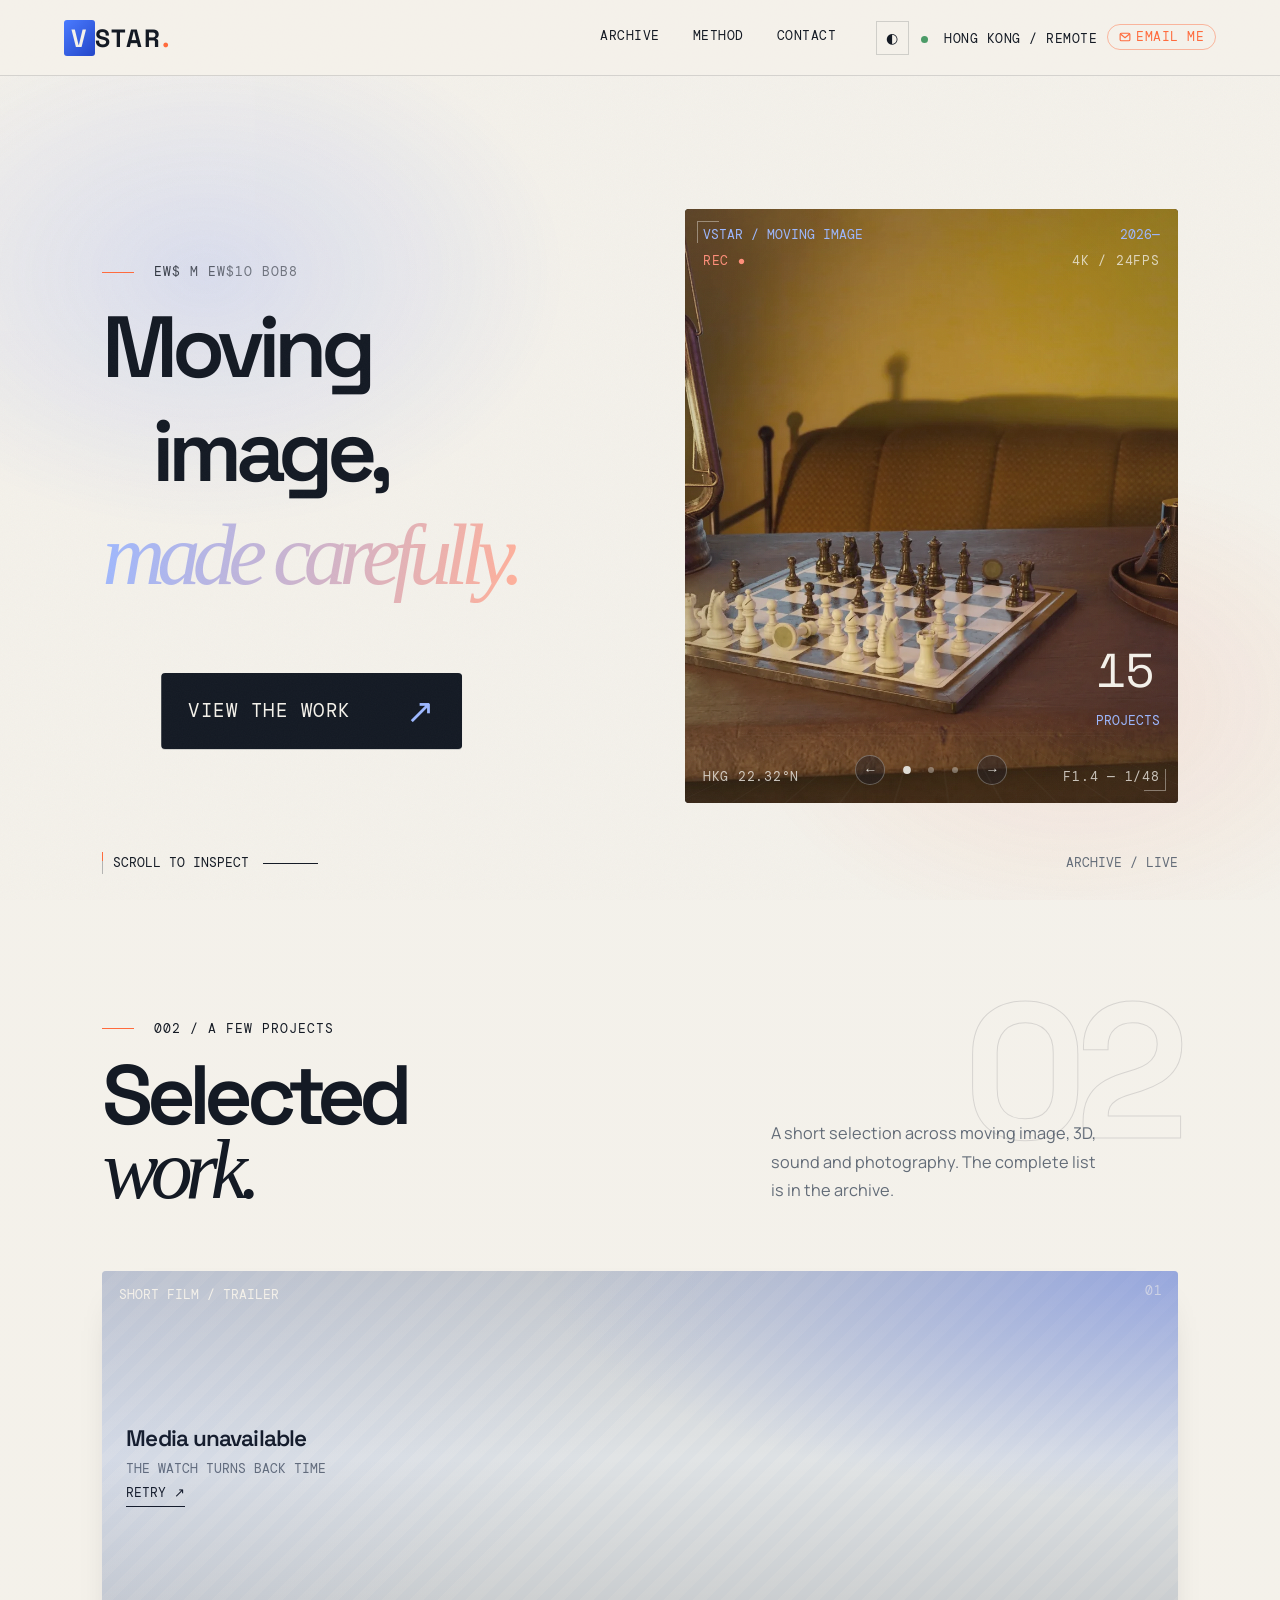
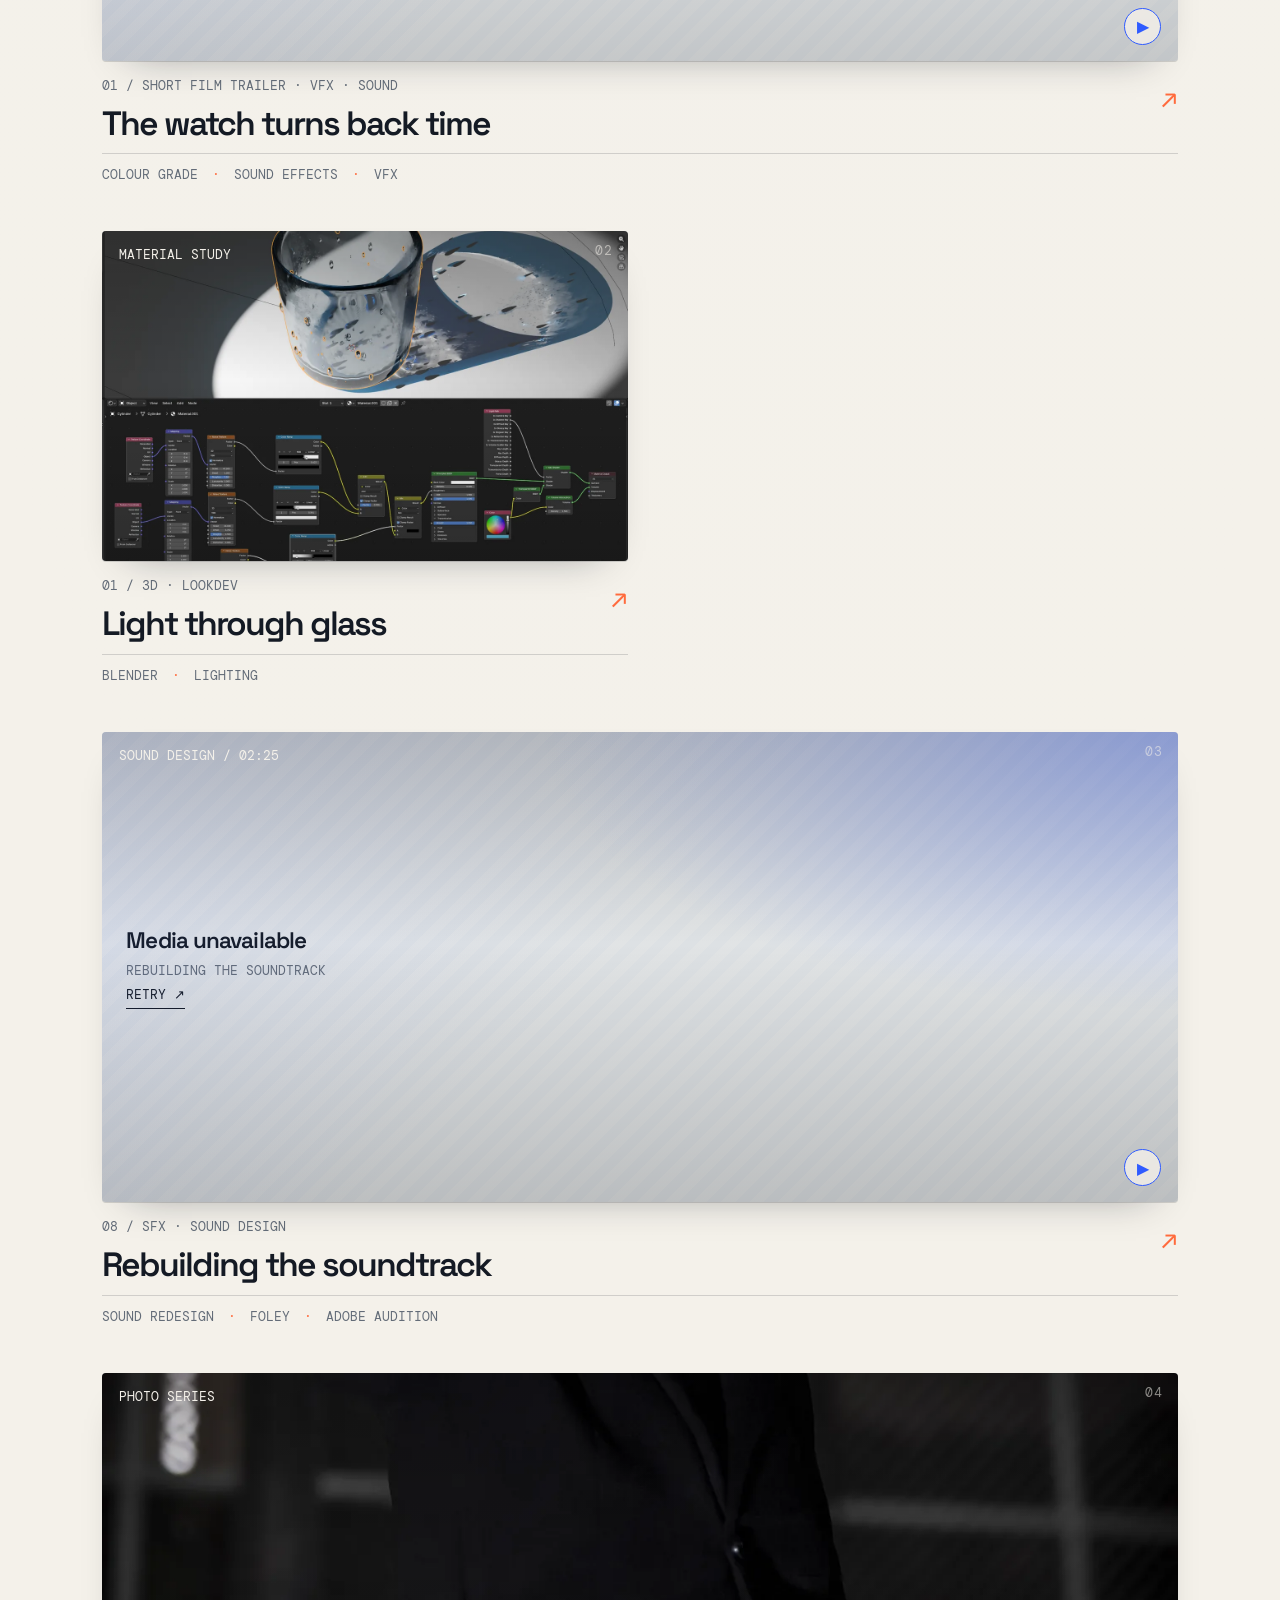
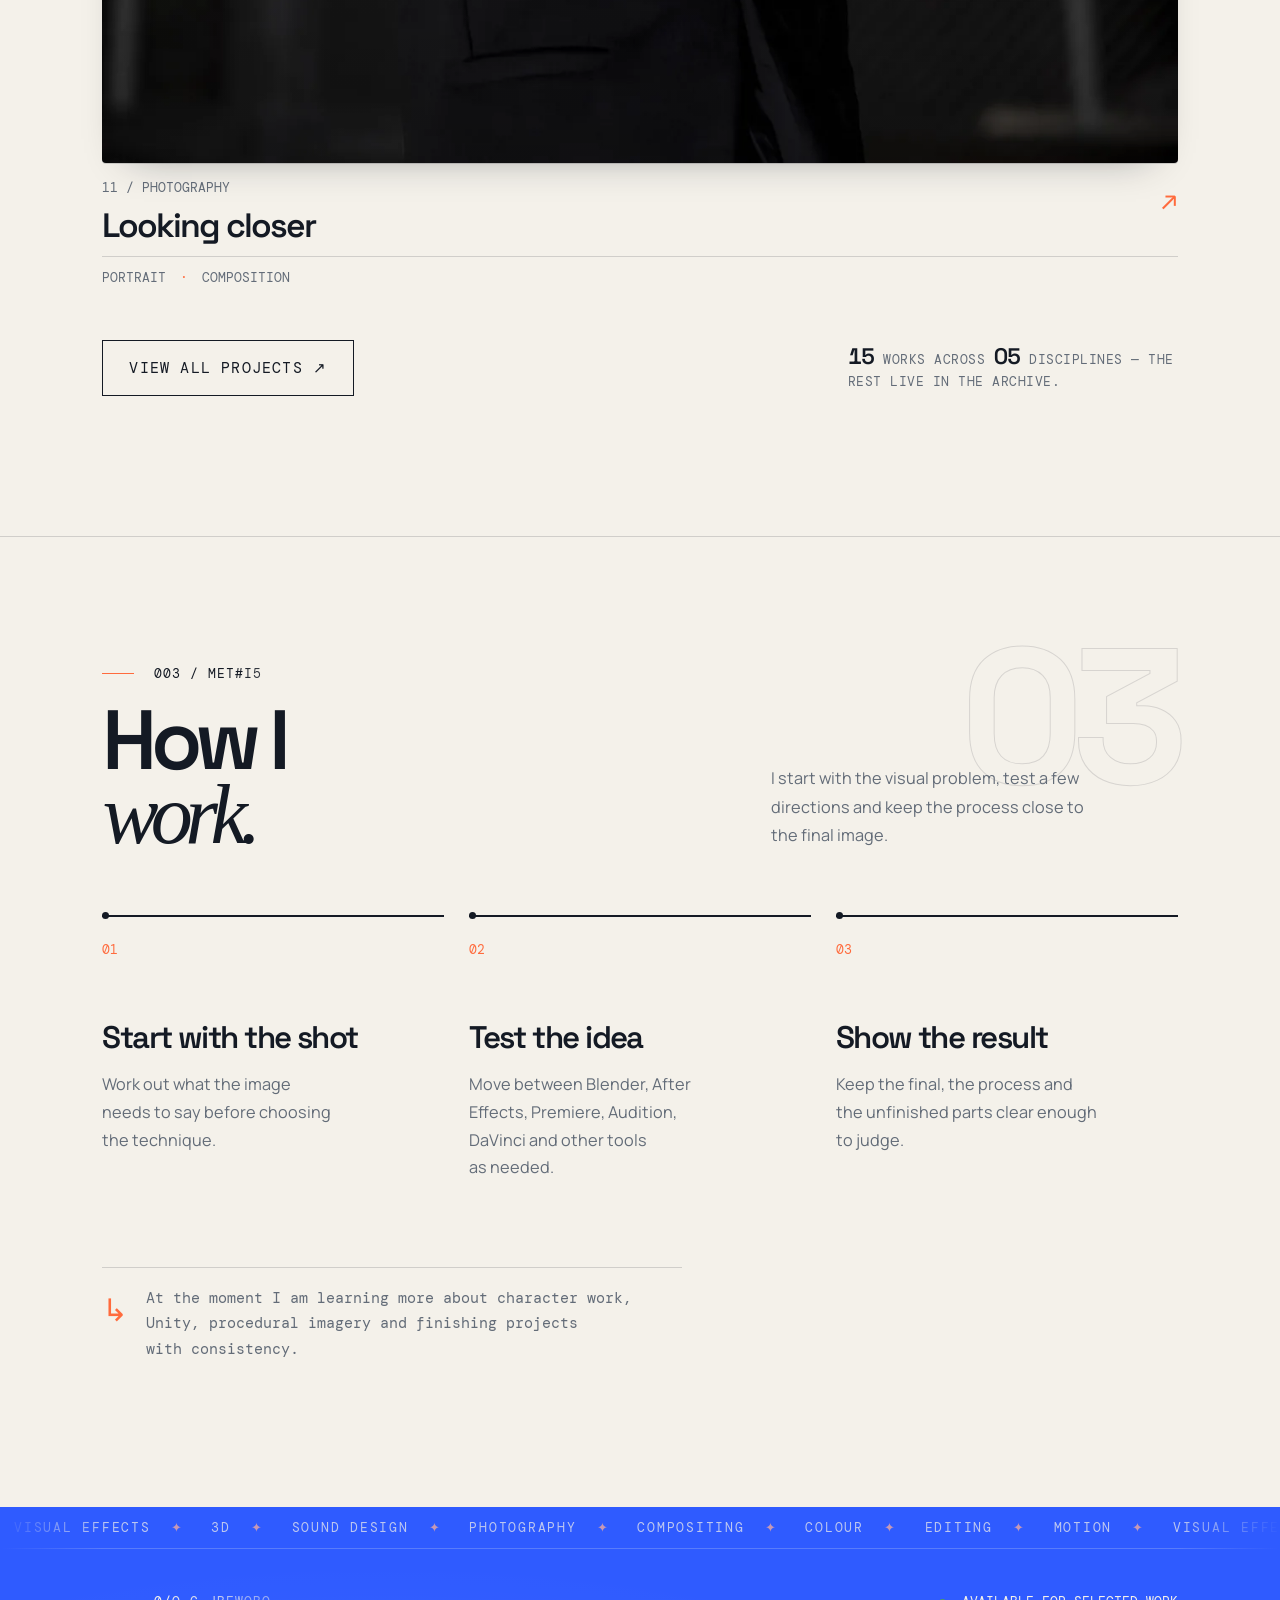
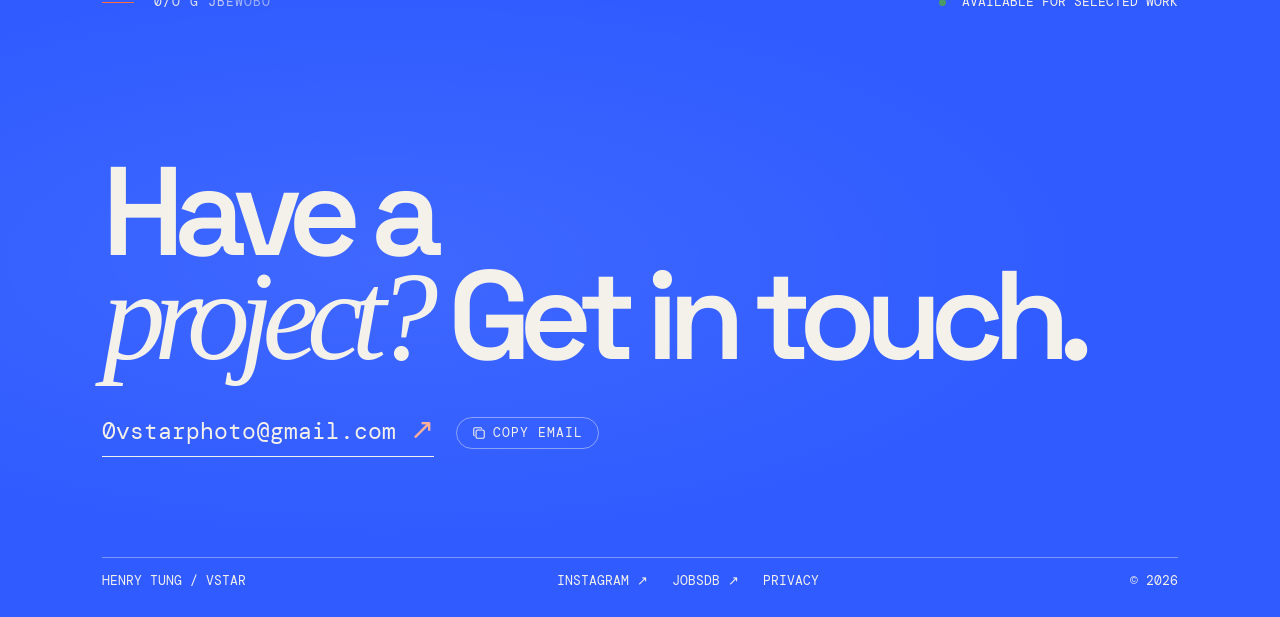
==== commit 822eabc9: "Publish from Studio" ====
--- a/index.html
+++ b/index.html
@@ -25,8 +25,8 @@
         document.documentElement.dataset.theme = dark ? 'dark' : 'light';
       } catch (e) { /* storage unavailable */ }
     </script>
-    <script type="module" crossorigin src="./assets/index-DcKc6NKU.js"></script>
-    <link rel="stylesheet" crossorigin href="./assets/index-DrYopZkG.css">
+    <script type="module" crossorigin src="./assets/index-B06mU7r_.js"></script>
+    <link rel="stylesheet" crossorigin href="./assets/index-Bly3YfDN.css">
   </head>
   <body>
     <div id="root"></div>
--- a/assets/index-Bly3YfDN.css
+++ b/assets/index-Bly3YfDN.css
@@ -0,0 +1 @@
+:root[data-theme]{--foreground:#141a24;--foreground-subtle:#636c78;--foreground-muted:#636c78;--foreground-strong:#141a24;--foreground-emphasis:#141a24;--foreground-intense:#000;--foreground-inverse:#f4f1ea;--background:#f4f1ea;--background-subtle:#f1eee6;--background-muted:#dde1e4;--background-strong:#d5d9dc;--background-inverse:#0a0f1a;--border:#141a2429;--border-muted:#141a2417;--border-strong:#141a2447;--border-emphasis:#141a246b;--border-intense:#141a24;--border-inverse:#f4f1ea;--border-overlay:#141a2417;--primary:#2f5bff;--primary-subtle:#2f5bff14;--primary-soft:#2f5bff29;--primary-muted:#2447c9;--primary-strong:#1b3598;--primary-foreground:#f4f1ea;--secondary:#ff6b3d;--secondary-subtle:#ff6b3d1a;--secondary-soft:#ff6b3d33;--secondary-muted:#e0552a;--secondary-strong:#b8431f;--secondary-foreground:#f4f1ea;--radius:4px}:root[data-theme=dark]{--foreground:#f4f1ea;--foreground-subtle:#a8b1b8;--foreground-muted:#a8b1b8;--foreground-strong:#f4f1ea;--foreground-emphasis:#f4f1ea;--foreground-intense:#fff;--foreground-inverse:#0a0f1a;--background:#0a0f1a;--background-subtle:#0e1626;--background-muted:#141d30;--background-strong:#1c2a44;--background-inverse:#f4f1ea;--border:#f4f1ea33;--border-muted:#f4f1ea1f;--border-strong:#f4f1ea52;--border-emphasis:#f4f1ea80;--border-intense:#f4f1ea;--border-inverse:#0a0f1a;--border-overlay:#f4f1ea1f;--primary:#7fa8ff;--primary-subtle:#7fa8ff1a;--primary-soft:#7fa8ff33;--primary-muted:#9db8ff;--primary-strong:#c0d0ff;--primary-foreground:#0a0f1a;--secondary:#ffa07a;--secondary-subtle:#ffa07a1a;--secondary-soft:#ffa07a33;--secondary-muted:#ffb09a;--secondary-strong:#ffc9b0;--secondary-foreground:#0a0f1a}@layer properties{@supports (((-webkit-hyphens:none)) and (not (margin-trim:inline))) or ((-moz-orient:inline) and (not (color:rgb(from red r g b)))){*,:before,:after,::backdrop{--tw-border-spacing-x:0;--tw-border-spacing-y:0;--tw-translate-x:0;--tw-translate-y:0;--tw-translate-z:0;--tw-rotate-x:initial;--tw-rotate-y:initial;--tw-rotate-z:initial;--tw-skew-x:initial;--tw-skew-y:initial;--tw-pan-x:initial;--tw-pan-y:initial;--tw-pinch-zoom:initial;--tw-space-y-reverse:0;--tw-space-x-reverse:0;--tw-border-style:solid;--tw-leading:initial;--tw-font-weight:initial;--tw-ordinal:initial;--tw-slashed-zero:initial;--tw-numeric-figure:initial;--tw-numeric-spacing:initial;--tw-numeric-fraction:initial;--tw-shadow:0 0 #0000;--tw-shadow-color:initial;--tw-shadow-alpha:100%;--tw-inset-shadow:0 0 #0000;--tw-inset-shadow-color:initial;--tw-inset-shadow-alpha:100%;--tw-ring-color:initial;--tw-ring-shadow:0 0 #0000;--tw-inset-ring-color:initial;--tw-inset-ring-shadow:0 0 #0000;--tw-ring-inset:initial;--tw-ring-offset-width:0px;--tw-ring-offset-color:#fff;--tw-ring-offset-shadow:0 0 #0000;--tw-outline-style:solid;--tw-blur:initial;--tw-brightness:initial;--tw-contrast:initial;--tw-grayscale:initial;--tw-hue-rotate:initial;--tw-invert:initial;--tw-opacity:initial;--tw-saturate:initial;--tw-sepia:initial;--tw-drop-shadow:initial;--tw-drop-shadow-color:initial;--tw-drop-shadow-alpha:100%;--tw-drop-shadow-size:initial;--tw-backdrop-blur:initial;--tw-backdrop-brightness:initial;--tw-backdrop-contrast:initial;--tw-backdrop-grayscale:initial;--tw-backdrop-hue-rotate:initial;--tw-backdrop-invert:initial;--tw-backdrop-opacity:initial;--tw-backdrop-saturate:initial;--tw-backdrop-sepia:initial;--tw-duration:initial;--tw-ease:initial;--tw-scale-x:1;--tw-scale-y:1;--tw-scale-z:1;--tw-content:"";--gradient-glow-rotation:0deg;--border-beam-angle:0deg}}}@layer theme{:root,:host{--font-sans:var(--font-sans);--font-mono:var(--font-mono);--color-black:#000;--color-white:#fff;--spacing:.25rem;--font-weight-normal:400;--font-weight-medium:500;--font-weight-semibold:600;--radius-xs:var(--radius-xs);--radius-sm:var(--radius-sm);--radius-md:var(--radius-md);--radius-lg:var(--radius-lg);--radius-xl:var(--radius-xl);--radius-2xl:var(--radius-2xl);--radius-3xl:var(--radius-3xl);--radius-4xl:var(--radius-4xl);--shadow-md:0 4px 8px -2px var(--shadow-color);--ease-in:cubic-bezier(.4, 0, 1, 1);--ease-out:cubic-bezier(0, 0, .2, 1);--ease-in-out:cubic-bezier(.4, 0, .2, 1);--animate-pulse:pulse 2s cubic-bezier(.4, 0, .6, 1) infinite;--blur-sm:8px;--blur-md:12px;--blur-lg:16px;--blur-xl:24px;--blur-2xl:40px;--blur-3xl:64px;--default-transition-duration:.15s;--default-transition-timing-function:cubic-bezier(.4, 0, .2, 1);--default-font-family:var(--font-sans);--default-mono-font-family:var(--font-mono);--shadow:var(--shadow-md);--radius:var(--radius);--color-border-intense:var(--border-intense);--radius-4xs:var(--radius-4xs);--radius-3xs:var(--radius-3xs);--radius-2xs:var(--radius-2xs);--opacity-disabled:var(--opacity-disabled)}}@layer base{@supports (not ((-webkit-appearance:-apple-pay-button))) or (contain-intrinsic-size:1px){::placeholder{color:currentColor}@supports (color:color-mix(in lab, red, red)){::placeholder{color:color-mix(in oklab, currentcolor 50%, transparent)}}}*,:after,:before,::backdrop{box-sizing:border-box;border:0 solid;margin:0;padding:0}::file-selector-button{box-sizing:border-box;border:0 solid;margin:0;padding:0}html,:host{-webkit-text-size-adjust:100%;tab-size:4;line-height:1.5;font-family:var(--default-font-family,-apple-system, BlinkMacSystemFont, "Segoe UI", Roboto, "Helvetica Neue", "Noto Sans", Arial, sans-serif, "Apple Color Emoji", "Segoe UI Emoji", "Segoe UI Symbol", "Noto Color Emoji");font-feature-settings:var(--default-font-feature-settings,normal);font-variation-settings:var(--default-font-variation-settings,normal);-webkit-tap-highlight-color:transparent}hr{height:0;color:inherit;border-top-width:1px}abbr:where([title]){-webkit-text-decoration:underline dotted;text-decoration:underline dotted}h1,h2,h3,h4,h5,h6{font-size:inherit;font-weight:inherit}a{color:inherit;-webkit-text-decoration:inherit;-webkit-text-decoration:inherit;-webkit-text-decoration:inherit;-webkit-text-decoration:inherit;text-decoration:inherit}b,strong{font-weight:bolder}code,kbd,samp,pre{font-family:var(--default-mono-font-family,ui-monospace, SFMono-Regular, Menlo, Monaco, Consolas, "Liberation Mono", "Courier New", monospace);font-feature-settings:var(--default-mono-font-feature-settings,normal);font-variation-settings:var(--default-mono-font-variation-settings,normal);font-size:1em}small{font-size:80%}sub,sup{vertical-align:baseline;font-size:75%;line-height:0;position:relative}sub{bottom:-.25em}sup{top:-.5em}table{text-indent:0;border-color:inherit;border-collapse:collapse}:-moz-focusring:where(:not(iframe)){outline:auto}progress{vertical-align:baseline}summary{display:list-item}ol,ul,menu{list-style:none}img,svg,video,canvas,audio,iframe,embed,object{vertical-align:middle;display:block}img,video{max-width:100%;height:auto}button,input,select,optgroup,textarea{font:inherit;font-feature-settings:inherit;font-variation-settings:inherit;letter-spacing:inherit;color:inherit;opacity:1;background-color:#0000;border-radius:0}::file-selector-button{font:inherit;font-feature-settings:inherit;font-variation-settings:inherit;letter-spacing:inherit;color:inherit;opacity:1;background-color:#0000;border-radius:0}:where(select:is([multiple],[size])) optgroup{font-weight:bolder}:where(select:is([multiple],[size])) optgroup option{padding-inline-start:20px}::file-selector-button{margin-inline-end:4px}::placeholder{opacity:1}@supports (not ((-webkit-appearance:-apple-pay-button))) or (contain-intrinsic-size:1px){::placeholder{color:currentColor}@supports (color:color-mix(in lab, red, red)){::placeholder{color:color-mix(in oklab, currentcolor 50%, transparent)}}}textarea{resize:vertical}::-webkit-search-decoration{-webkit-appearance:none}::-webkit-date-and-time-value{min-height:1lh;text-align:inherit}::-webkit-datetime-edit{display:inline-flex}::-webkit-datetime-edit-fields-wrapper{padding:0}::-webkit-datetime-edit{padding-block:0}::-webkit-datetime-edit-year-field{padding-block:0}::-webkit-datetime-edit-month-field{padding-block:0}::-webkit-datetime-edit-day-field{padding-block:0}::-webkit-datetime-edit-hour-field{padding-block:0}::-webkit-datetime-edit-minute-field{padding-block:0}::-webkit-datetime-edit-second-field{padding-block:0}::-webkit-datetime-edit-millisecond-field{padding-block:0}::-webkit-datetime-edit-meridiem-field{padding-block:0}::-webkit-calendar-picker-indicator{line-height:1}:-moz-ui-invalid{box-shadow:none}button,input:where([type=button],[type=reset],[type=submit]){appearance:button}::file-selector-button{appearance:button}::-webkit-inner-spin-button{height:auto}::-webkit-outer-spin-button{height:auto}[hidden]:where(:not([hidden=until-found])){display:none!important}*{border-color:var(--border)}:focus-visible{outline-style:var(--tw-outline-style);outline-width:3px}::selection{background-color:var(--selection-color)}body{background-color:var(--background);min-height:100dvh;color:var(--foreground);-webkit-font-smoothing:antialiased;-moz-osx-font-smoothing:grayscale;position:relative}}@layer components;@layer utilities{.\@container{container-type:inline-size}.pointer-events-auto{pointer-events:auto}.pointer-events-none{pointer-events:none}.invisible{visibility:hidden}.visible{visibility:visible}.skeleton-shimmer{position:relative;overflow:hidden}.skeleton-shimmer:after{content:"";background:linear-gradient(90deg, transparent, var(--skeleton-highlight,currentColor), transparent);position:absolute;inset:0;transform:translate(-100%)}@supports (color:color-mix(in lab, red, red)){.skeleton-shimmer:after{background:linear-gradient(90deg, transparent, var(--skeleton-highlight,color-mix(in oklab, currentColor 12%, transparent)), transparent)}}.skeleton-shimmer:after{animation:1.6s ease-in-out infinite skeleton-shimmer}.sr-only{clip-path:inset(50%);white-space:nowrap;border-width:0;width:1px;height:1px;margin:-1px;padding:0;position:absolute;overflow:hidden}.absolute{position:absolute}.fixed{position:fixed}.relative{position:relative}.static{position:static}.sticky{position:sticky}.inset-0{inset:0}.inset-x-0{inset-inline:0}.inset-y-0{inset-block:0}.inset-s-0{inset-inline-start:0}.inset-e-0{inset-inline-end:0}.inset-e-3{inset-inline-end:calc(var(--spacing) * 3)}.top-0{top:0}.top-3{top:calc(var(--spacing) * 3)}.top-4{top:calc(var(--spacing) * 4)}.top-px{top:1px}.right-0{right:0}.right-4{right:calc(var(--spacing) * 4)}.bottom-0{bottom:0}.bottom-4{bottom:calc(var(--spacing) * 4)}.bottom-px{bottom:1px}.left-0{left:0}.left-1\/2{left:50%}.left-4{left:calc(var(--spacing) * 4)}.isolate{isolation:isolate}.-z-10{z-index:calc(10 * -1)}.z-0{z-index:0}.z-1{z-index:1}.z-10{z-index:10}.z-40{z-index:40}.z-50{z-index:50}.z-\[calc\(1000-var\(--toast-index\)\)\]{z-index:calc(1000 - var(--toast-index))}.container{width:100%}@media (width>=40rem){.container{max-width:40rem}}@media (width>=48rem){.container{max-width:48rem}}@media (width>=64rem){.container{max-width:64rem}}@media (width>=80rem){.container{max-width:80rem}}@media (width>=96rem){.container{max-width:96rem}}.-m-0\.5{margin:calc(var(--spacing) * -.5)}.m-0\.5{margin:calc(var(--spacing) * .5)}.-mx-2{margin-inline:calc(var(--spacing) * -2)}.-mx-5{margin-inline:calc(var(--spacing) * -5)}.my-1\.5{margin-block:calc(var(--spacing) * 1.5)}.-ms-0\.5{margin-inline-start:calc(var(--spacing) * -.5)}.-ms-1{margin-inline-start:calc(var(--spacing) * -1)}.-ms-2\.5{margin-inline-start:calc(var(--spacing) * -2.5)}.-ms-3{margin-inline-start:calc(var(--spacing) * -3)}.-ms-3\.5{margin-inline-start:calc(var(--spacing) * -3.5)}.-ms-4{margin-inline-start:calc(var(--spacing) * -4)}.ms-0{margin-inline-start:0}.ms-3{margin-inline-start:calc(var(--spacing) * 3)}.ms-auto{margin-inline-start:auto}.-me-0\.5{margin-inline-end:calc(var(--spacing) * -.5)}.-me-1{margin-inline-end:calc(var(--spacing) * -1)}.-me-1\.25{margin-inline-end:calc(var(--spacing) * -1.25)}.-me-1\.75{margin-inline-end:calc(var(--spacing) * -1.75)}.-me-2\.5{margin-inline-end:calc(var(--spacing) * -2.5)}.-me-2\.25{margin-inline-end:calc(var(--spacing) * -2.25)}.-me-3{margin-inline-end:calc(var(--spacing) * -3)}.-me-3\.5{margin-inline-end:calc(var(--spacing) * -3.5)}.me-0\.5{margin-inline-end:calc(var(--spacing) * .5)}.me-3{margin-inline-end:calc(var(--spacing) * 3)}.-mt-1{margin-top:calc(var(--spacing) * -1)}.-mt-4{margin-top:calc(var(--spacing) * -4)}.mt-0{margin-top:0}.mt-1{margin-top:var(--spacing)}.mt-1\.5{margin-top:calc(var(--spacing) * 1.5)}.mt-2{margin-top:calc(var(--spacing) * 2)}.-mb-3\.5{margin-bottom:calc(var(--spacing) * -3.5)}.-mb-5{margin-bottom:calc(var(--spacing) * -5)}.mb-1\.5{margin-bottom:calc(var(--spacing) * 1.5)}.block{display:block}.contents{display:contents}.flex{display:flex}.grid{display:grid}.hidden{display:none}.inline{display:inline}.inline-block{display:inline-block}.inline-flex{display:inline-flex}.table{display:table}.table-caption{display:table-caption}.table-cell{display:table-cell}.table-row{display:table-row}.aspect-square{aspect-ratio:1}.size-\(--cell-size\){width:var(--cell-size);height:var(--cell-size)}.size-\(--rating-size\){width:var(--rating-size);height:var(--rating-size)}.size-2\.5{width:calc(var(--spacing) * 2.5);height:calc(var(--spacing) * 2.5)}.size-3{width:calc(var(--spacing) * 3);height:calc(var(--spacing) * 3)}.size-3\.5{width:calc(var(--spacing) * 3.5);height:calc(var(--spacing) * 3.5)}.size-4{width:calc(var(--spacing) * 4);height:calc(var(--spacing) * 4)}.size-4\.5{width:calc(var(--spacing) * 4.5);height:calc(var(--spacing) * 4.5)}.size-5{width:calc(var(--spacing) * 5);height:calc(var(--spacing) * 5)}.size-6{width:calc(var(--spacing) * 6);height:calc(var(--spacing) * 6)}.size-7{width:calc(var(--spacing) * 7);height:calc(var(--spacing) * 7)}.size-8{width:calc(var(--spacing) * 8);height:calc(var(--spacing) * 8)}.size-9{width:calc(var(--spacing) * 9);height:calc(var(--spacing) * 9)}.size-10{width:calc(var(--spacing) * 10);height:calc(var(--spacing) * 10)}.size-11{width:calc(var(--spacing) * 11);height:calc(var(--spacing) * 11)}.size-12{width:calc(var(--spacing) * 12);height:calc(var(--spacing) * 12)}.size-56{width:calc(var(--spacing) * 56);height:calc(var(--spacing) * 56)}.size-\[0\.5em\]{width:.5em;height:.5em}.size-\[1\.12em\]{width:1.12em;height:1.12em}.size-\[1\.125em\]{width:1.125em;height:1.125em}.size-\[1\.778em\]{width:1.778em;height:1.778em}.size-\[1em\]{width:1em;height:1em}.size-\[30\%\]{width:30%;height:30%}.size-\[50\%\]{width:50%;height:50%}.size-\[56\%\]{width:56%;height:56%}.size-\[66\%\]{width:66%;height:66%}.size-auto{width:auto;height:auto}.size-full{width:100%;height:100%}.\[height\:var\(--drawer-height\,auto\)\]{height:var(--drawer-height,auto)}.h-\(--accordion-panel-height\){height:var(--accordion-panel-height)}.h-\(--cell-size\){height:var(--cell-size)}.h-\(--collapsible-panel-height\){height:var(--collapsible-panel-height)}.h-\(--popup-height\){height:var(--popup-height)}.h-\(--positioner-height\){height:var(--positioner-height)}.h-\(--textarea-h\){height:var(--textarea-h)}.h-1{height:var(--spacing)}.h-1\.5{height:calc(var(--spacing) * 1.5)}.h-4{height:calc(var(--spacing) * 4)}.h-5{height:calc(var(--spacing) * 5)}.h-6{height:calc(var(--spacing) * 6)}.h-7{height:calc(var(--spacing) * 7)}.h-8{height:calc(var(--spacing) * 8)}.h-10{height:calc(var(--spacing) * 10)}.h-12{height:calc(var(--spacing) * 12)}.h-\[0\.2em\]\!{height:.2em!important}.h-\[0\.35em\]\!{height:.35em!important}.h-\[1em\]{height:1em}.h-\[calc\(100\%\+\(--spacing\(1\)\)\)\]{height:calc(100% + (var(--spacing)))}.h-\[calc\(100dvh-1\.5rem-var\(--snap-offset\,0\)\)\]{height:calc(100dvh - 1.5rem - var(--snap-offset,0))}.h-\[calc\(100dvh-1rem\)\]{height:calc(100dvh - 1rem)}.h-\[var\(--height\)\]{height:var(--height)}.h-auto{height:auto}.h-full{height:100%}.h-lh{height:1lh}.h-px{height:1px}.max-h-\(--available-height\){max-height:var(--available-height)}.max-h-full{max-height:100%}.min-h-0{min-height:0}.min-h-2{min-height:calc(var(--spacing) * 2)}.min-h-4{min-height:calc(var(--spacing) * 4)}.min-h-16{min-height:calc(var(--spacing) * 16)}.min-h-20{min-height:calc(var(--spacing) * 20)}.min-h-24{min-height:calc(var(--spacing) * 24)}.w-\(--active-tab-width\){width:var(--active-tab-width)}.w-\(--anchor-width\){width:var(--anchor-width)}.w-\(--popup-width\){width:var(--popup-width)}.w-\(--positioner-width\){width:var(--positioner-width)}.w-1\.5{width:calc(var(--spacing) * 1.5)}.w-3{width:calc(var(--spacing) * 3)}.w-4{width:calc(var(--spacing) * 4)}.w-5{width:calc(var(--spacing) * 5)}.w-6{width:calc(var(--spacing) * 6)}.w-7{width:calc(var(--spacing) * 7)}.w-7\.5{width:calc(var(--spacing) * 7.5)}.w-8{width:calc(var(--spacing) * 8)}.w-9\.5{width:calc(var(--spacing) * 9.5)}.w-10{width:calc(var(--spacing) * 10)}.w-11\.5{width:calc(var(--spacing) * 11.5)}.w-12{width:calc(var(--spacing) * 12)}.w-18{width:calc(var(--spacing) * 18)}.w-24{width:calc(var(--spacing) * 24)}.w-30{width:calc(var(--spacing) * 30)}.w-35{width:calc(var(--spacing) * 35)}.w-90{width:calc(var(--spacing) * 90)}.w-96{width:calc(var(--spacing) * 96)}.w-100{width:calc(var(--spacing) * 100)}.w-150{width:calc(var(--spacing) * 150)}.w-\[0\.8em\]\!{width:.8em!important}.w-\[1\.4em\]\!{width:1.4em!important}.w-\[calc\(100\%-var\(--border-width\)\*2\)\]{width:calc(100% - var(--border-width) * 2)}.w-\[calc\(var\(--anchor-width\)\+1rem\)\]{width:calc(var(--anchor-width) + 1rem)}.w-auto{width:auto}.w-fit{width:fit-content}.w-full{width:100%}.w-max{width:max-content}.w-px{width:1px}.max-w-\(--available-width\){max-width:var(--available-width)}.max-w-60{max-width:calc(var(--spacing) * 60)}.max-w-80{max-width:calc(var(--spacing) * 80)}.max-w-\[calc\(100vw-2rem\)\]{max-width:calc(100vw - 2rem)}.max-w-full{max-width:100%}.max-w-none{max-width:none}.min-w-0{min-width:0}.min-w-2{min-width:calc(var(--spacing) * 2)}.min-w-3\.5{min-width:calc(var(--spacing) * 3.5)}.min-w-4{min-width:calc(var(--spacing) * 4)}.min-w-5{min-width:calc(var(--spacing) * 5)}.min-w-6{min-width:calc(var(--spacing) * 6)}.min-w-6\.5{min-width:calc(var(--spacing) * 6.5)}.min-w-7{min-width:calc(var(--spacing) * 7)}.min-w-8{min-width:calc(var(--spacing) * 8)}.min-w-8\.5{min-width:calc(var(--spacing) * 8.5)}.min-w-10{min-width:calc(var(--spacing) * 10)}.min-w-10\.5{min-width:calc(var(--spacing) * 10.5)}.min-w-12{min-width:calc(var(--spacing) * 12)}.min-w-15{min-width:calc(var(--spacing) * 15)}.min-w-36{min-width:calc(var(--spacing) * 36)}.min-w-40{min-width:calc(var(--spacing) * 40)}.min-w-48{min-width:calc(var(--spacing) * 48)}.min-w-50{min-width:calc(var(--spacing) * 50)}.min-w-56{min-width:calc(var(--spacing) * 56)}.flex-1{flex:1}.shrink{flex-shrink:1}.shrink-0{flex-shrink:0}.grow{flex-grow:1}.grow-0{flex-grow:0}.basis-full{flex-basis:100%}.caption-bottom{caption-side:bottom}.caption-top{caption-side:top}.border-collapse{border-collapse:collapse}.border-separate{border-collapse:separate}.border-spacing-0{--tw-border-spacing-x:0px;--tw-border-spacing-y:0px;border-spacing:var(--tw-border-spacing-x) var(--tw-border-spacing-y)}.origin-\(--transform-origin\){transform-origin:var(--transform-origin)}.origin-bottom{transform-origin:bottom}.origin-center{transform-origin:50%}.origin-left{transform-origin:0}.origin-right{transform-origin:100%}.origin-top{transform-origin:top}.-translate-x-1\/2{--tw-translate-x:calc(calc(1 / 2 * 100%) * -1);translate:var(--tw-translate-x) var(--tw-translate-y)}.-translate-y-1\/2{--tw-translate-y:calc(calc(1 / 2 * 100%) * -1);translate:var(--tw-translate-x) var(--tw-translate-y)}.-translate-y-full{--tw-translate-y:-100%;translate:var(--tw-translate-x) var(--tw-translate-y)}.translate-y-\[calc\(-50\%-2px\)\]{--tw-translate-y:calc(-50% - 2px);translate:var(--tw-translate-x) var(--tw-translate-y)}.-rotate-90{rotate:-90deg}.rotate-45{rotate:45deg}.rotate-90{rotate:90deg}.rotate-180{rotate:180deg}.\[transform\:translateX\(calc\(var\(--drawer-swipe-movement-x\)\+var\(--stack-offset\)\)\)_scale\(var\(--stack-scale\)\)\]{transform:translateX(calc(var(--drawer-swipe-movement-x) + var(--stack-offset))) scale(var(--stack-scale))}.\[transform\:translateX\(calc\(var\(--drawer-swipe-movement-x\)-var\(--stack-offset\)\)\)_scale\(var\(--stack-scale\)\)\]{transform:translateX(calc(var(--drawer-swipe-movement-x) - var(--stack-offset))) scale(var(--stack-scale))}.\[transform\:translateX\(var\(--toast-swipe-movement-x\)\)_translateY\(calc\(var\(--toast-swipe-movement-y\)\+\(var\(--toast-index\)\*var\(--peek\)\)\+\(var\(--shrink\)\*var\(--height\)\)\)\)_scale\(var\(--scale\)\)\]{transform:translateX(var(--toast-swipe-movement-x)) translateY(calc(var(--toast-swipe-movement-y) + (var(--toast-index) * var(--peek)) + (var(--shrink) * var(--height)))) scale(var(--scale))}.\[transform\:translateX\(var\(--toast-swipe-movement-x\)\)_translateY\(calc\(var\(--toast-swipe-movement-y\)-\(var\(--toast-index\)\*var\(--peek\)\)-\(var\(--shrink\)\*var\(--height\)\)\)\)_scale\(var\(--scale\)\)\]{transform:translateX(var(--toast-swipe-movement-x)) translateY(calc(var(--toast-swipe-movement-y) - (var(--toast-index) * var(--peek)) - (var(--shrink) * var(--height)))) scale(var(--scale))}.\[transform\:translateY\(calc\(var\(--drawer-snap-point-offset\,0px\)\+var\(--drawer-swipe-movement-y\)\)\)\]{transform:translateY(calc(var(--drawer-snap-point-offset,0px) + var(--drawer-swipe-movement-y)))}.\[transform\:translateY\(calc\(var\(--drawer-swipe-movement-y\)\+var\(--stack-offset\)\)\)_scale\(var\(--stack-scale\)\)\]{transform:translateY(calc(var(--drawer-swipe-movement-y) + var(--stack-offset))) scale(var(--stack-scale))}.\[transform\:translateY\(calc\(var\(--drawer-swipe-movement-y\)-var\(--stack-offset\)\)\)_scale\(var\(--stack-scale\)\)\]{transform:translateY(calc(var(--drawer-swipe-movement-y) - var(--stack-offset))) scale(var(--stack-scale))}.transform{transform:var(--tw-rotate-x,) var(--tw-rotate-y,) var(--tw-rotate-z,) var(--tw-skew-x,) var(--tw-skew-y,)}.transform-gpu{transform:translateZ(0) var(--tw-rotate-x,) var(--tw-rotate-y,) var(--tw-rotate-z,) var(--tw-skew-x,) var(--tw-skew-y,)}.animate-\[toast-progress_linear_forwards\]{animation:linear forwards toast-progress}.animate-ping-paced{animation:2.5s cubic-bezier(0,0,.2,1) infinite ping-paced}.cursor-default{cursor:default}.cursor-not-allowed{cursor:not-allowed}.cursor-pointer{cursor:pointer}.touch-pan-x{--tw-pan-x:pan-x;touch-action:var(--tw-pan-x,) var(--tw-pan-y,) var(--tw-pinch-zoom,)}.touch-pan-y{--tw-pan-y:pan-y;touch-action:var(--tw-pan-x,) var(--tw-pan-y,) var(--tw-pinch-zoom,)}.touch-pinch-zoom{--tw-pinch-zoom:pinch-zoom;touch-action:var(--tw-pan-x,) var(--tw-pan-y,) var(--tw-pinch-zoom,)}.touch-none{touch-action:none}.resize{resize:both}.resize-none{resize:none}.resize-y{resize:vertical}.scrollbar-none{scrollbar-width:none}.\[grid-template-columns\:auto_1fr_auto\]{grid-template-columns:auto 1fr auto}.grid-cols-\[1fr_auto\]{grid-template-columns:1fr auto}.grid-cols-\[auto_1fr_auto\]{grid-template-columns:auto 1fr auto}.grid-rows-\[0fr\]{grid-template-rows:0fr}.flex-col{flex-direction:column}.flex-col-reverse{flex-direction:column-reverse}.flex-row{flex-direction:row}.flex-row-reverse{flex-direction:row-reverse}.flex-wrap{flex-wrap:wrap}.place-items-center{place-items:center}.items-center{align-items:center}.items-end{align-items:flex-end}.items-start{align-items:flex-start}.items-stretch{align-items:stretch}.justify-between{justify-content:space-between}.justify-center{justify-content:center}.justify-end{justify-content:flex-end}.justify-start{justify-content:flex-start}.gap-0\.5{gap:calc(var(--spacing) * .5)}.gap-0\.75{gap:calc(var(--spacing) * .75)}.gap-1{gap:var(--spacing)}.gap-1\.5{gap:calc(var(--spacing) * 1.5)}.gap-1\.25{gap:calc(var(--spacing) * 1.25)}.gap-2{gap:calc(var(--spacing) * 2)}.gap-2\.5{gap:calc(var(--spacing) * 2.5)}.gap-3{gap:calc(var(--spacing) * 3)}.gap-3\.5{gap:calc(var(--spacing) * 3.5)}.gap-4{gap:calc(var(--spacing) * 4)}.gap-4\.5{gap:calc(var(--spacing) * 4.5)}.gap-6{gap:calc(var(--spacing) * 6)}.gap-7{gap:calc(var(--spacing) * 7)}.gap-\[3\%\]{gap:3%}:where(.-space-y-\(--border-width\)>:not(:last-child)){--tw-space-y-reverse:0;margin-block-start:calc(calc(var(--border-width) * -1) * var(--tw-space-y-reverse));margin-block-end:calc(calc(var(--border-width) * -1) * calc(1 - var(--tw-space-y-reverse)))}:where(.space-y-\(--border-width\)>:not(:last-child)){--tw-space-y-reverse:0;margin-block-start:calc(var(--border-width) * var(--tw-space-y-reverse));margin-block-end:calc(var(--border-width) * calc(1 - var(--tw-space-y-reverse)))}:where(.space-y-\[-0\.2em\]>:not(:last-child)){--tw-space-y-reverse:0;margin-block-start:calc(-.2em * var(--tw-space-y-reverse));margin-block-end:calc(-.2em * calc(1 - var(--tw-space-y-reverse)))}.gap-x-0{column-gap:0}.gap-x-2{column-gap:calc(var(--spacing) * 2)}:where(.-space-x-\(--border-width\)>:not(:last-child)){--tw-space-x-reverse:0;margin-inline-start:calc(calc(var(--border-width) * -1) * var(--tw-space-x-reverse));margin-inline-end:calc(calc(var(--border-width) * -1) * calc(1 - var(--tw-space-x-reverse)))}:where(.space-x-\(--border-width\)>:not(:last-child)){--tw-space-x-reverse:0;margin-inline-start:calc(var(--border-width) * var(--tw-space-x-reverse));margin-inline-end:calc(var(--border-width) * calc(1 - var(--tw-space-x-reverse)))}:where(.space-x-\[-0\.2em\]>:not(:last-child)){--tw-space-x-reverse:0;margin-inline-start:calc(-.2em * var(--tw-space-x-reverse));margin-inline-end:calc(-.2em * calc(1 - var(--tw-space-x-reverse)))}.gap-y-1\.5{row-gap:calc(var(--spacing) * 1.5)}.gap-y-2{row-gap:calc(var(--spacing) * 2)}.self-center{align-self:center}.self-start{align-self:flex-start}.self-stretch{align-self:stretch}.truncate{text-overflow:ellipsis;white-space:nowrap;overflow:hidden}.overflow-auto{overflow:auto}.overflow-hidden{overflow:hidden}.overflow-visible{overflow:visible}.overflow-x-hidden{overflow-x:hidden}.overflow-y-auto{overflow-y:auto}.overscroll-contain{overscroll-behavior:contain}.rounded{border-radius:var(--radius)}.rounded-\(--card-radius\){border-radius:var(--card-radius)}.rounded-2xl{border-radius:var(--radius-2xl)}.rounded-2xs{border-radius:var(--radius-2xs)}.rounded-3xs{border-radius:var(--radius-3xs)}.rounded-4xs{border-radius:var(--radius-4xs)}.rounded-\[2px\]{border-radius:2px}.rounded-\[3px\]{border-radius:3px}.rounded-\[calc\(tan\(atan2\(var\(--radius-3xs\)\,1rem\)\)\*100\%\)\]{border-radius:calc(tan(atan2(var(--radius-3xs), 1rem)) * 100%)}.rounded-\[calc\(tan\(atan2\(var\(--radius-md\)\,2\.5rem\)\)\*100\%\)\]{border-radius:calc(tan(atan2(var(--radius-md), 2.5rem)) * 100%)}.rounded-\[calc\(tan\(atan2\(var\(--radius-sm\)\,2rem\)\)\*100\%\)\]{border-radius:calc(tan(atan2(var(--radius-sm), 2rem)) * 100%)}.rounded-\[calc\(var\(--card-radius\)\*4\/3\)\]{border-radius:calc(var(--card-radius) * 4 / 3)}.rounded-\[calc\(var\(--radius-2xl\)\*5\/6\)\]{border-radius:calc(var(--radius-2xl) * 5 / 6)}.rounded-\[calc\(var\(--radius-xs\)-0\.0625rem\)\]{border-radius:calc(var(--radius-xs) - .0625rem)}.rounded-\[inherit\]{border-radius:inherit}.rounded-full{border-radius:2147483647px}.rounded-lg{border-radius:var(--radius-lg)}.rounded-md{border-radius:var(--radius-md)}.rounded-none{border-radius:0}.rounded-sm{border-radius:var(--radius-sm)}.rounded-xl{border-radius:var(--radius-xl)}.rounded-xs{border-radius:var(--radius-xs)}.rounded-s-md{border-start-start-radius:var(--radius-md);border-end-start-radius:var(--radius-md)}.rounded-s-sm{border-start-start-radius:var(--radius-sm);border-end-start-radius:var(--radius-sm)}.rounded-s-xs{border-start-start-radius:var(--radius-xs);border-end-start-radius:var(--radius-xs)}.rounded-e-md{border-start-end-radius:var(--radius-md);border-end-end-radius:var(--radius-md)}.rounded-e-sm{border-start-end-radius:var(--radius-sm);border-end-end-radius:var(--radius-sm)}.rounded-e-xs{border-start-end-radius:var(--radius-xs);border-end-end-radius:var(--radius-xs)}.rounded-t-\[min\(var\(--radius-3xs\)\,35\%\)\]{border-top-left-radius:min(var(--radius-3xs), 35%);border-top-right-radius:min(var(--radius-3xs), 35%)}.rounded-t-none{border-top-left-radius:0;border-top-right-radius:0}.rounded-b-\[inherit\]{border-bottom-right-radius:inherit;border-bottom-left-radius:inherit}.rounded-b-\[min\(var\(--radius-3xs\)\,35\%\)\]{border-bottom-right-radius:min(var(--radius-3xs), 35%);border-bottom-left-radius:min(var(--radius-3xs), 35%)}.rounded-b-none{border-bottom-right-radius:0;border-bottom-left-radius:0}.border{border-style:var(--tw-border-style);border-width:var(--border-width)}.border-2{border-style:var(--tw-border-style);border-width:2px}.border-3{border-style:var(--tw-border-style);border-width:3px}.border-s{border-inline-start-style:var(--tw-border-style);border-inline-start-width:var(--border-width)}.border-dashed{--tw-border-style:dashed;border-style:dashed}.border-double{--tw-border-style:double;border-style:double}.border-solid{--tw-border-style:solid;border-style:solid}.border-border{border-color:var(--border)}.border-border-inverse{border-color:var(--border-inverse)}.border-border-muted{border-color:var(--border-muted)}.border-border-overlay{border-color:var(--border-overlay)}.border-border-strong{border-color:var(--border-strong)}.border-current{border-color:currentColor}.border-error-soft{border-color:var(--error-soft)}.border-info-soft{border-color:var(--info-soft)}.border-primary{border-color:var(--primary)}.border-primary-soft{border-color:var(--primary-soft)}.border-secondary-soft{border-color:var(--secondary-soft)}.border-success-soft{border-color:var(--success-soft)}.border-transparent{border-color:#0000}.border-warning-soft{border-color:var(--warning-soft)}.border-white{border-color:var(--color-white)}.border-white\/15{border-color:#ffffff26}@supports (color:color-mix(in lab, red, red)){.border-white\/15{border-color:color-mix(in oklab, var(--color-white) 15%, transparent)}}.border-white\/25{border-color:#ffffff40}@supports (color:color-mix(in lab, red, red)){.border-white\/25{border-color:color-mix(in oklab, var(--color-white) 25%, transparent)}}.bg-\(--progress-color\){background-color:var(--progress-color)}.bg-\(--sparkline-color\){background-color:var(--sparkline-color)}.bg-background{background-color:var(--background)}.bg-background-inverse{background-color:var(--background-inverse)}.bg-background-muted{background-color:var(--background-muted)}.bg-background-strong{background-color:var(--background-strong)}.bg-background-subtle{background-color:var(--background-subtle)}.bg-black\/30{background-color:#0000004d}@supports (color:color-mix(in lab, red, red)){.bg-black\/30{background-color:color-mix(in oklab, var(--color-black) 30%, transparent)}}.bg-border{background-color:var(--border)}.bg-border-strong{background-color:var(--border-strong)}.bg-current,.bg-current\/7{background-color:currentColor}@supports (color:color-mix(in lab, red, red)){.bg-current\/7{background-color:color-mix(in oklab, currentcolor 7%, transparent)}}.bg-current\/10{background-color:currentColor}@supports (color:color-mix(in lab, red, red)){.bg-current\/10{background-color:color-mix(in oklab, currentcolor 10%, transparent)}}.bg-current\/11{background-color:currentColor}@supports (color:color-mix(in lab, red, red)){.bg-current\/11{background-color:color-mix(in oklab, currentcolor 11%, transparent)}}.bg-current\/12{background-color:currentColor}@supports (color:color-mix(in lab, red, red)){.bg-current\/12{background-color:color-mix(in oklab, currentcolor 12%, transparent)}}.bg-current\/28{background-color:currentColor}@supports (color:color-mix(in lab, red, red)){.bg-current\/28{background-color:color-mix(in oklab, currentcolor 28%, transparent)}}.bg-current\/40{background-color:currentColor}@supports (color:color-mix(in lab, red, red)){.bg-current\/40{background-color:color-mix(in oklab, currentcolor 40%, transparent)}}.bg-current\/58{background-color:currentColor}@supports (color:color-mix(in lab, red, red)){.bg-current\/58{background-color:color-mix(in oklab, currentcolor 58%, transparent)}}.bg-error{background-color:var(--error)}.bg-error-emphasis{background-color:var(--error-emphasis)}.bg-error-muted{background-color:var(--error-muted)}.bg-error-subtle{background-color:var(--error-subtle)}.bg-foreground-intense{background-color:var(--foreground-intense)}.bg-info-muted{background-color:var(--info-muted)}.bg-info-subtle{background-color:var(--info-subtle)}.bg-primary{background-color:var(--primary)}.bg-primary-foreground{background-color:var(--primary-foreground)}.bg-primary-subtle{background-color:var(--primary-subtle)}.bg-secondary{background-color:var(--secondary)}.bg-secondary-muted{background-color:var(--secondary-muted)}.bg-secondary-subtle{background-color:var(--secondary-subtle)}.bg-success-emphasis{background-color:var(--success-emphasis)}.bg-success-muted{background-color:var(--success-muted)}.bg-success-subtle{background-color:var(--success-subtle)}.bg-transparent{background-color:#0000}.bg-warning-emphasis{background-color:var(--warning-emphasis)}.bg-warning-muted{background-color:var(--warning-muted)}.bg-warning-subtle{background-color:var(--warning-subtle)}.bg-white{background-color:var(--color-white)}.bg-white\/10{background-color:#ffffff1a}@supports (color:color-mix(in lab, red, red)){.bg-white\/10{background-color:color-mix(in oklab, var(--color-white) 10%, transparent)}}.bg-white\/25{background-color:#ffffff40}@supports (color:color-mix(in lab, red, red)){.bg-white\/25{background-color:color-mix(in oklab, var(--color-white) 25%, transparent)}}.mask-intersect{-webkit-mask-composite:source-in;-webkit-mask-composite:source-in;-webkit-mask-composite:source-in;mask-composite:intersect}.mask-no-repeat{-webkit-mask-repeat:no-repeat;mask-repeat:no-repeat}.fill-background-inverse{fill:var(--background-inverse)}.stroke-background-strong{stroke:var(--background-strong)}.stroke-border{stroke:var(--border)}.stroke-border-strong{stroke:var(--border-strong)}.stroke-primary{stroke:var(--primary)}.stroke-white{stroke:var(--color-white)}.stroke-white\/25{stroke:#ffffff40}@supports (color:color-mix(in lab, red, red)){.stroke-white\/25{stroke:color-mix(in oklab, var(--color-white) 25%, transparent)}}.stroke-2{stroke-width:2px}.stroke-4\!{stroke-width:4px!important}.object-cover{object-fit:cover}.p-0{padding:0}.p-0\.5{padding:calc(var(--spacing) * .5)}.p-1{padding:var(--spacing)}.p-1\.5{padding:calc(var(--spacing) * 1.5)}.p-1\.25{padding:calc(var(--spacing) * 1.25)}.p-2{padding:calc(var(--spacing) * 2)}.p-2\.5{padding:calc(var(--spacing) * 2.5)}.p-3{padding:calc(var(--spacing) * 3)}.p-4{padding:calc(var(--spacing) * 4)}.p-5{padding:calc(var(--spacing) * 5)}.p-6{padding:calc(var(--spacing) * 6)}.p-\[calc\(var\(--rating-size\)\/6\)\]{padding:calc(var(--rating-size) / 6)}.p-px{padding:1px}.px-0{padding-inline:0}.px-0\.5{padding-inline:calc(var(--spacing) * .5)}.px-1{padding-inline:var(--spacing)}.px-1\.5{padding-inline:calc(var(--spacing) * 1.5)}.px-1\.25{padding-inline:calc(var(--spacing) * 1.25)}.px-1\.75{padding-inline:calc(var(--spacing) * 1.75)}.px-2{padding-inline:calc(var(--spacing) * 2)}.px-2\.5{padding-inline:calc(var(--spacing) * 2.5)}.px-3{padding-inline:calc(var(--spacing) * 3)}.px-3\.5{padding-inline:calc(var(--spacing) * 3.5)}.px-4{padding-inline:calc(var(--spacing) * 4)}.px-4\.5{padding-inline:calc(var(--spacing) * 4.5)}.px-5{padding-inline:calc(var(--spacing) * 5)}.px-5\.5{padding-inline:calc(var(--spacing) * 5.5)}.px-6{padding-inline:calc(var(--spacing) * 6)}.px-\[calc\(var\(--cell-size\)\+0\.5rem\)\]{padding-inline:calc(var(--cell-size) + .5rem)}.py-0\.5{padding-block:calc(var(--spacing) * .5)}.py-1{padding-block:var(--spacing)}.py-1\.5{padding-block:calc(var(--spacing) * 1.5)}.py-2{padding-block:calc(var(--spacing) * 2)}.py-2\.5{padding-block:calc(var(--spacing) * 2.5)}.py-3{padding-block:calc(var(--spacing) * 3)}.py-3\.5{padding-block:calc(var(--spacing) * 3.5)}.ps-4{padding-inline-start:calc(var(--spacing) * 4)}.ps-4\!{padding-inline-start:calc(var(--spacing) * 4)!important}.ps-7{padding-inline-start:calc(var(--spacing) * 7)}.ps-10{padding-inline-start:calc(var(--spacing) * 10)}.ps-13{padding-inline-start:calc(var(--spacing) * 13)}.ps-16{padding-inline-start:calc(var(--spacing) * 16)}.pe-4\!{padding-inline-end:calc(var(--spacing) * 4)!important}.pt-1{padding-top:var(--spacing)}.pt-1\.5{padding-top:calc(var(--spacing) * 1.5)}.pt-2{padding-top:calc(var(--spacing) * 2)}.pt-2\.5{padding-top:calc(var(--spacing) * 2.5)}.pt-3{padding-top:calc(var(--spacing) * 3)}.pt-4{padding-top:calc(var(--spacing) * 4)}.pt-4\!{padding-top:calc(var(--spacing) * 4)!important}.pb-1{padding-bottom:var(--spacing)}.pb-1\.5{padding-bottom:calc(var(--spacing) * 1.5)}.pb-1\.25{padding-bottom:calc(var(--spacing) * 1.25)}.pb-2{padding-bottom:calc(var(--spacing) * 2)}.pb-3\.5{padding-bottom:calc(var(--spacing) * 3.5)}.pb-4{padding-bottom:calc(var(--spacing) * 4)}.pb-4\!{padding-bottom:calc(var(--spacing) * 4)!important}.pb-5{padding-bottom:calc(var(--spacing) * 5)}.pb-6{padding-bottom:calc(var(--spacing) * 6)}.text-center{text-align:center}.text-start{text-align:start}.align-middle{vertical-align:middle}.font-mono{font-family:var(--font-mono)}.font-sans{font-family:var(--font-sans)}.text-2xl{font-size:1.5rem;line-height:var(--tw-leading,1.875rem)}.text-base{font-size:1rem;line-height:var(--tw-leading,1.5rem)}.text-lg{font-size:1.125rem;line-height:var(--tw-leading,1.625rem)}.text-sm{font-size:.875rem;line-height:var(--tw-leading,1.25rem)}.text-xl{font-size:1.25rem;line-height:var(--tw-leading,1.75rem)}.text-xs{font-size:.75rem;line-height:var(--tw-leading,1rem)}.text-\[\.625rem\]{font-size:.625rem}.text-\[0\.4em\]{font-size:.4em}.text-\[0\.8em\]{font-size:.8em}.text-\[1\.5rem\]{font-size:1.5rem}.text-\[1\.25rem\]{font-size:1.25rem}.text-\[1rem\]{font-size:1rem}.text-\[2\.5rem\]{font-size:2.5rem}.text-\[2rem\]{font-size:2rem}.text-\[3rem\]{font-size:3rem}.text-\[4rem\]{font-size:4rem}.text-\[5rem\]{font-size:5rem}.leading-none{--tw-leading:1;line-height:1}.font-medium{--tw-font-weight:var(--font-weight-medium);font-weight:var(--font-weight-medium)}.font-normal{--tw-font-weight:var(--font-weight-normal);font-weight:var(--font-weight-normal)}.font-semibold{--tw-font-weight:var(--font-weight-semibold);font-weight:var(--font-weight-semibold)}.wrap-break-word{overflow-wrap:break-word}.whitespace-nowrap{white-space:nowrap}.whitespace-pre{white-space:pre}.text-\(--pattern-color\){color:var(--pattern-color)}.text-background{color:var(--background)}.text-background-muted{color:var(--background-muted)}.text-border{color:var(--border)}.text-border-overlay{color:var(--border-overlay)}.text-border-strong{color:var(--border-strong)}.text-current,.text-current\/20{color:currentColor}@supports (color:color-mix(in lab, red, red)){.text-current\/20{color:color-mix(in oklab, currentcolor 20%, transparent)}}.text-error-emphasis{color:var(--error-emphasis)}.text-error-foreground{color:var(--error-foreground)}.text-foreground{color:var(--foreground)}.text-foreground-emphasis{color:var(--foreground-emphasis)}.text-foreground-intense{color:var(--foreground-intense)}.text-foreground-inverse{color:var(--foreground-inverse)}.text-foreground-muted{color:var(--foreground-muted)}.text-foreground-strong{color:var(--foreground-strong)}.text-foreground-subtle{color:var(--foreground-subtle)}.text-info-emphasis{color:var(--info-emphasis)}.text-info-foreground{color:var(--info-foreground)}.text-primary{color:var(--primary)}.text-primary-foreground{color:var(--primary-foreground)}.text-primary-soft{color:var(--primary-soft)}.text-secondary-emphasis{color:var(--secondary-emphasis)}.text-secondary-foreground{color:var(--secondary-foreground)}.text-success-emphasis{color:var(--success-emphasis)}.text-success-foreground{color:var(--success-foreground)}.text-warning-emphasis{color:var(--warning-emphasis)}.text-warning-foreground{color:var(--warning-foreground)}.text-white{color:var(--color-white)}.lowercase{text-transform:lowercase}.uppercase{text-transform:uppercase}.tabular-nums{--tw-numeric-spacing:tabular-nums;font-variant-numeric:var(--tw-ordinal,) var(--tw-slashed-zero,) var(--tw-numeric-figure,) var(--tw-numeric-spacing,) var(--tw-numeric-fraction,)}.line-through{text-decoration-line:line-through}.caret-transparent{caret-color:#0000}.opacity-\(--gradient-glow-opacity\){opacity:var(--gradient-glow-opacity)}.opacity-0{opacity:0}.opacity-25{opacity:.25}.opacity-50{opacity:.5}.opacity-60{opacity:.6}.opacity-65{opacity:.65}.opacity-100{opacity:1}.opacity-\[calc\(1-var\(--drawer-swipe-progress\)\)\]{opacity:calc(1 - var(--drawer-swipe-progress))}.opacity-disabled{opacity:var(--opacity-disabled)}.shadow-2xl{--tw-shadow:0 24px 32px -12px var(--tw-shadow-color,var(--shadow-color));box-shadow:var(--tw-inset-shadow), var(--tw-inset-ring-shadow), var(--tw-ring-offset-shadow), var(--tw-ring-shadow), var(--tw-shadow)}.shadow-2xs{--tw-shadow:0 1px var(--tw-shadow-color,var(--shadow-color));box-shadow:var(--tw-inset-shadow), var(--tw-inset-ring-shadow), var(--tw-ring-offset-shadow), var(--tw-ring-shadow), var(--tw-shadow)}.shadow-\[-24px_0_32px_-12px_var\(--shadow-color\)\]{--tw-shadow:-24px 0 32px -12px var(--tw-shadow-color,var(--shadow-color));box-shadow:var(--tw-inset-shadow), var(--tw-inset-ring-shadow), var(--tw-ring-offset-shadow), var(--tw-ring-shadow), var(--tw-shadow)}.shadow-\[0_-8px_16px_-4px_var\(--shadow-color\)\]{--tw-shadow:0 -8px 16px -4px var(--tw-shadow-color,var(--shadow-color));box-shadow:var(--tw-inset-shadow), var(--tw-inset-ring-shadow), var(--tw-ring-offset-shadow), var(--tw-ring-shadow), var(--tw-shadow)}.shadow-\[0_-24px_32px_-12px_var\(--shadow-color\)\]{--tw-shadow:0 -24px 32px -12px var(--tw-shadow-color,var(--shadow-color));box-shadow:var(--tw-inset-shadow), var(--tw-inset-ring-shadow), var(--tw-ring-offset-shadow), var(--tw-ring-shadow), var(--tw-shadow)}.shadow-\[24px_0_32px_-12px_var\(--shadow-color\)\]{--tw-shadow:24px 0 32px -12px var(--tw-shadow-color,var(--shadow-color));box-shadow:var(--tw-inset-shadow), var(--tw-inset-ring-shadow), var(--tw-ring-offset-shadow), var(--tw-ring-shadow), var(--tw-shadow)}.shadow-lg{--tw-shadow:0 8px 16px -4px var(--tw-shadow-color,var(--shadow-color));box-shadow:var(--tw-inset-shadow), var(--tw-inset-ring-shadow), var(--tw-ring-offset-shadow), var(--tw-ring-shadow), var(--tw-shadow)}.shadow-md{--tw-shadow:0 4px 8px -2px var(--tw-shadow-color,var(--shadow-color));box-shadow:var(--tw-inset-shadow), var(--tw-inset-ring-shadow), var(--tw-ring-offset-shadow), var(--tw-ring-shadow), var(--tw-shadow)}.shadow-xs{--tw-shadow:0 1px 4px 0 var(--tw-shadow-color,var(--shadow-color));box-shadow:var(--tw-inset-shadow), var(--tw-inset-ring-shadow), var(--tw-ring-offset-shadow), var(--tw-ring-shadow), var(--tw-shadow)}.ring,.ring-1{--tw-ring-shadow:var(--tw-ring-inset,) 0 0 0 calc(1px + var(--tw-ring-offset-width)) var(--tw-ring-color,currentcolor);box-shadow:var(--tw-inset-shadow), var(--tw-inset-ring-shadow), var(--tw-ring-offset-shadow), var(--tw-ring-shadow), var(--tw-shadow)}.ring-2{--tw-ring-shadow:var(--tw-ring-inset,) 0 0 0 calc(2px + var(--tw-ring-offset-width)) var(--tw-ring-color,currentcolor);box-shadow:var(--tw-inset-shadow), var(--tw-inset-ring-shadow), var(--tw-ring-offset-shadow), var(--tw-ring-shadow), var(--tw-shadow)}.inset-ring-1{--tw-inset-ring-shadow:inset 0 0 0 1px var(--tw-inset-ring-color,currentcolor);box-shadow:var(--tw-inset-shadow), var(--tw-inset-ring-shadow), var(--tw-ring-offset-shadow), var(--tw-ring-shadow), var(--tw-shadow)}.ring-background{--tw-ring-color:var(--background)}.ring-black\/20{--tw-ring-color:#0003}@supports (color:color-mix(in lab, red, red)){.ring-black\/20{--tw-ring-color:color-mix(in oklab, var(--color-black) 20%, transparent)}}.ring-border{--tw-ring-color:var(--border)}.inset-ring-black\/20{--tw-inset-ring-color:#0003}@supports (color:color-mix(in lab, red, red)){.inset-ring-black\/20{--tw-inset-ring-color:color-mix(in oklab, var(--color-black) 20%, transparent)}}.outline-hidden{--tw-outline-style:none;outline-style:none}@media (forced-colors:active){.outline-hidden{outline-offset:2px;outline:2px solid #0000}}.outline{outline-style:var(--tw-outline-style);outline-width:1px}.outline-offset-1{outline-offset:1px}.outline-offset-2{outline-offset:2px}.outline-ring{outline-color:var(--focus-ring)}.outline-ring-error{outline-color:var(--focus-ring-error)}.outline-ring-info{outline-color:var(--focus-ring-info)}.outline-ring-input{outline-color:var(--focus-ring-input)}.outline-ring-light{outline-color:var(--focus-ring-light)}.outline-ring-primary{outline-color:var(--focus-ring-primary)}.outline-ring-secondary{outline-color:var(--focus-ring-secondary)}.outline-ring-success{outline-color:var(--focus-ring-success)}.outline-ring-warning{outline-color:var(--focus-ring-warning)}.blur{--tw-blur:blur(8px);filter:var(--tw-blur,) var(--tw-brightness,) var(--tw-contrast,) var(--tw-grayscale,) var(--tw-hue-rotate,) var(--tw-invert,) var(--tw-saturate,) var(--tw-sepia,) var(--tw-drop-shadow,)}.blur-2xl{--tw-blur:blur(var(--blur-2xl));filter:var(--tw-blur,) var(--tw-brightness,) var(--tw-contrast,) var(--tw-grayscale,) var(--tw-hue-rotate,) var(--tw-invert,) var(--tw-saturate,) var(--tw-sepia,) var(--tw-drop-shadow,)}.blur-3xl{--tw-blur:blur(var(--blur-3xl));filter:var(--tw-blur,) var(--tw-brightness,) var(--tw-contrast,) var(--tw-grayscale,) var(--tw-hue-rotate,) var(--tw-invert,) var(--tw-saturate,) var(--tw-sepia,) var(--tw-drop-shadow,)}.blur-lg{--tw-blur:blur(var(--blur-lg));filter:var(--tw-blur,) var(--tw-brightness,) var(--tw-contrast,) var(--tw-grayscale,) var(--tw-hue-rotate,) var(--tw-invert,) var(--tw-saturate,) var(--tw-sepia,) var(--tw-drop-shadow,)}.blur-md{--tw-blur:blur(var(--blur-md));filter:var(--tw-blur,) var(--tw-brightness,) var(--tw-contrast,) var(--tw-grayscale,) var(--tw-hue-rotate,) var(--tw-invert,) var(--tw-saturate,) var(--tw-sepia,) var(--tw-drop-shadow,)}.blur-sm{--tw-blur:blur(var(--blur-sm));filter:var(--tw-blur,) var(--tw-brightness,) var(--tw-contrast,) var(--tw-grayscale,) var(--tw-hue-rotate,) var(--tw-invert,) var(--tw-saturate,) var(--tw-sepia,) var(--tw-drop-shadow,)}.blur-xl{--tw-blur:blur(var(--blur-xl));filter:var(--tw-blur,) var(--tw-brightness,) var(--tw-contrast,) var(--tw-grayscale,) var(--tw-hue-rotate,) var(--tw-invert,) var(--tw-saturate,) var(--tw-sepia,) var(--tw-drop-shadow,)}.filter{filter:var(--tw-blur,) var(--tw-brightness,) var(--tw-contrast,) var(--tw-grayscale,) var(--tw-hue-rotate,) var(--tw-invert,) var(--tw-saturate,) var(--tw-sepia,) var(--tw-drop-shadow,)}.backdrop-blur-lg{--tw-backdrop-blur:blur(var(--blur-lg));-webkit-backdrop-filter:var(--tw-backdrop-blur,) var(--tw-backdrop-brightness,) var(--tw-backdrop-contrast,) var(--tw-backdrop-grayscale,) var(--tw-backdrop-hue-rotate,) var(--tw-backdrop-invert,) var(--tw-backdrop-opacity,) var(--tw-backdrop-saturate,) var(--tw-backdrop-sepia,);backdrop-filter:var(--tw-backdrop-blur,) var(--tw-backdrop-brightness,) var(--tw-backdrop-contrast,) var(--tw-backdrop-grayscale,) var(--tw-backdrop-hue-rotate,) var(--tw-backdrop-invert,) var(--tw-backdrop-opacity,) var(--tw-backdrop-saturate,) var(--tw-backdrop-sepia,)}.backdrop-blur-md{--tw-backdrop-blur:blur(var(--blur-md));-webkit-backdrop-filter:var(--tw-backdrop-blur,) var(--tw-backdrop-brightness,) var(--tw-backdrop-contrast,) var(--tw-backdrop-grayscale,) var(--tw-backdrop-hue-rotate,) var(--tw-backdrop-invert,) var(--tw-backdrop-opacity,) var(--tw-backdrop-saturate,) var(--tw-backdrop-sepia,);backdrop-filter:var(--tw-backdrop-blur,) var(--tw-backdrop-brightness,) var(--tw-backdrop-contrast,) var(--tw-backdrop-grayscale,) var(--tw-backdrop-hue-rotate,) var(--tw-backdrop-invert,) var(--tw-backdrop-opacity,) var(--tw-backdrop-saturate,) var(--tw-backdrop-sepia,)}.backdrop-blur-sm{--tw-backdrop-blur:blur(var(--blur-sm));-webkit-backdrop-filter:var(--tw-backdrop-blur,) var(--tw-backdrop-brightness,) var(--tw-backdrop-contrast,) var(--tw-backdrop-grayscale,) var(--tw-backdrop-hue-rotate,) var(--tw-backdrop-invert,) var(--tw-backdrop-opacity,) var(--tw-backdrop-saturate,) var(--tw-backdrop-sepia,);backdrop-filter:var(--tw-backdrop-blur,) var(--tw-backdrop-brightness,) var(--tw-backdrop-contrast,) var(--tw-backdrop-grayscale,) var(--tw-backdrop-hue-rotate,) var(--tw-backdrop-invert,) var(--tw-backdrop-opacity,) var(--tw-backdrop-saturate,) var(--tw-backdrop-sepia,)}.backdrop-blur-xl{--tw-backdrop-blur:blur(var(--blur-xl));-webkit-backdrop-filter:var(--tw-backdrop-blur,) var(--tw-backdrop-brightness,) var(--tw-backdrop-contrast,) var(--tw-backdrop-grayscale,) var(--tw-backdrop-hue-rotate,) var(--tw-backdrop-invert,) var(--tw-backdrop-opacity,) var(--tw-backdrop-saturate,) var(--tw-backdrop-sepia,);backdrop-filter:var(--tw-backdrop-blur,) var(--tw-backdrop-brightness,) var(--tw-backdrop-contrast,) var(--tw-backdrop-grayscale,) var(--tw-backdrop-hue-rotate,) var(--tw-backdrop-invert,) var(--tw-backdrop-opacity,) var(--tw-backdrop-saturate,) var(--tw-backdrop-sepia,)}.backdrop-filter{-webkit-backdrop-filter:var(--tw-backdrop-blur,) var(--tw-backdrop-brightness,) var(--tw-backdrop-contrast,) var(--tw-backdrop-grayscale,) var(--tw-backdrop-hue-rotate,) var(--tw-backdrop-invert,) var(--tw-backdrop-opacity,) var(--tw-backdrop-saturate,) var(--tw-backdrop-sepia,);backdrop-filter:var(--tw-backdrop-blur,) var(--tw-backdrop-brightness,) var(--tw-backdrop-contrast,) var(--tw-backdrop-grayscale,) var(--tw-backdrop-hue-rotate,) var(--tw-backdrop-invert,) var(--tw-backdrop-opacity,) var(--tw-backdrop-saturate,) var(--tw-backdrop-sepia,)}.transition{transition-property:color,background-color,border-color,outline-color,text-decoration-color,fill,stroke,--tw-gradient-from,--tw-gradient-via,--tw-gradient-to,opacity,box-shadow,transform,translate,scale,rotate,filter,-webkit-backdrop-filter,backdrop-filter,display,content-visibility,overlay,pointer-events;transition-timing-function:var(--tw-ease,var(--default-transition-timing-function));transition-duration:var(--tw-duration,var(--default-transition-duration))}.transition-\[background-color\,border-color\,box-shadow\]{transition-property:background-color,border-color,box-shadow;transition-timing-function:var(--tw-ease,var(--default-transition-timing-function));transition-duration:var(--tw-duration,var(--default-transition-duration))}.transition-\[height\]{transition-property:height;transition-timing-function:var(--tw-ease,var(--default-transition-timing-function));transition-duration:var(--tw-duration,var(--default-transition-duration))}.transition-\[opacity\,color\]{transition-property:opacity,color;transition-timing-function:var(--tw-ease,var(--default-transition-timing-function));transition-duration:var(--tw-duration,var(--default-transition-duration))}.transition-\[opacity\,filter\]{transition-property:opacity,filter;transition-timing-function:var(--tw-ease,var(--default-transition-timing-function));transition-duration:var(--tw-duration,var(--default-transition-duration))}.transition-\[opacity\,scale\]{transition-property:opacity,scale;transition-timing-function:var(--tw-ease,var(--default-transition-timing-function));transition-duration:var(--tw-duration,var(--default-transition-duration))}.transition-\[opacity\,translate\,scale\]{transition-property:opacity,translate,scale;transition-timing-function:var(--tw-ease,var(--default-transition-timing-function));transition-duration:var(--tw-duration,var(--default-transition-duration))}.transition-\[stroke-dashoffset\]{transition-property:stroke-dashoffset;transition-timing-function:var(--tw-ease,var(--default-transition-timing-function));transition-duration:var(--tw-duration,var(--default-transition-duration))}.transition-\[transform\,border-radius\]{transition-property:transform,border-radius;transition-timing-function:var(--tw-ease,var(--default-transition-timing-function));transition-duration:var(--tw-duration,var(--default-transition-duration))}.transition-\[translate\,width\,height\]{transition-property:translate,width,height;transition-timing-function:var(--tw-ease,var(--default-transition-timing-function));transition-duration:var(--tw-duration,var(--default-transition-duration))}.transition-\[width\,background-color\]{transition-property:width,background-color;transition-timing-function:var(--tw-ease,var(--default-transition-timing-function));transition-duration:var(--tw-duration,var(--default-transition-duration))}.transition-\[width\,height\,opacity\]{transition-property:width,height,opacity;transition-timing-function:var(--tw-ease,var(--default-transition-timing-function));transition-duration:var(--tw-duration,var(--default-transition-duration))}.transition-\[width\]{transition-property:width;transition-timing-function:var(--tw-ease,var(--default-transition-timing-function));transition-duration:var(--tw-duration,var(--default-transition-duration))}.transition-colors{transition-property:color,background-color,border-color,outline-color,text-decoration-color,fill,stroke,--tw-gradient-from,--tw-gradient-via,--tw-gradient-to;transition-timing-function:var(--tw-ease,var(--default-transition-timing-function));transition-duration:var(--tw-duration,var(--default-transition-duration))}.transition-opacity{transition-property:opacity;transition-timing-function:var(--tw-ease,var(--default-transition-timing-function));transition-duration:var(--tw-duration,var(--default-transition-duration))}.transition-transform{transition-property:transform,translate,scale,rotate;transition-timing-function:var(--tw-ease,var(--default-transition-timing-function));transition-duration:var(--tw-duration,var(--default-transition-duration))}.delay-150{transition-delay:.15s}.duration-150{--tw-duration:.15s;transition-duration:.15s}.duration-200{--tw-duration:.2s;transition-duration:.2s}.duration-250{--tw-duration:.25s;transition-duration:.25s}.duration-300{--tw-duration:.3s;transition-duration:.3s}.duration-400{--tw-duration:.4s;transition-duration:.4s}.duration-500{--tw-duration:.5s;transition-duration:.5s}.duration-\[300ms\,250ms\,250ms\]{--tw-duration:.3s,.25s,.25s;transition-duration:.3s,.25s,.25s}.ease-\[cubic-bezier\(0\.32\,0\.72\,0\,1\)\]{--tw-ease:cubic-bezier(.32,.72,0,1);transition-timing-function:cubic-bezier(.32,.72,0,1)}.ease-\[cubic-bezier\(0\.65\,0\,0\.35\,1\)\]{--tw-ease:cubic-bezier(.65,0,.35,1);transition-timing-function:cubic-bezier(.65,0,.35,1)}.ease-\[cubic-bezier\(0\.175\,0\.885\,0\.32\,1\.5\)\]{--tw-ease:cubic-bezier(.175,.885,.32,1.5);transition-timing-function:cubic-bezier(.175,.885,.32,1.5)}.ease-\[ease-out\,cubic-bezier\(0\.175\,0\.885\,0\.32\,1\.5\)\,cubic-bezier\(0\.175\,0\.885\,0\.32\,1\.5\)\]{--tw-ease:ease-out,cubic-bezier(.175,.885,.32,1.5),cubic-bezier(.175,.885,.32,1.5);transition-timing-function:ease-out,cubic-bezier(.175,.885,.32,1.5),cubic-bezier(.175,.885,.32,1.5)}.ease-in{--tw-ease:var(--ease-in);transition-timing-function:var(--ease-in)}.ease-out{--tw-ease:var(--ease-out);transition-timing-function:var(--ease-out)}.forced-color-adjust-none{forced-color-adjust:none}.outline-none{--tw-outline-style:none;outline-style:none}.select-none{-webkit-user-select:none;user-select:none}.\[--card-radius\:var\(--radius-xl\)\]{--card-radius:var(--radius-xl)}.\[--cell-size\:--spacing\(6\)\]{--cell-size:calc(var(--spacing) * 6)}.\[--cell-size\:--spacing\(8\)\]{--cell-size:calc(var(--spacing) * 8)}.\[--cell-size\:--spacing\(10\)\]{--cell-size:calc(var(--spacing) * 10)}.\[--gap\:0\.75rem\]{--gap:.75rem}.\[--gradient-glow-opacity\:1\]{--gradient-glow-opacity:1}.\[--height\:var\(--toast-frontmost-height\,var\(--toast-height\)\)\]{--height:var(--toast-frontmost-height,var(--toast-height))}.\[--indent-transition\:calc\(1-clamp\(0\,calc\(var\(--drawer-swipe-progress\)\*100000\)\,1\)\)\]{--indent-transition:calc(1 - clamp(0, calc(var(--drawer-swipe-progress) * 100000), 1))}.\[--offset-y\:calc\(var\(--toast-offset-y\)\*-1\+calc\(var\(--toast-index\)\*var\(--gap\)\*-1\)\+var\(--toast-swipe-movement-y\)\)\]{--offset-y:calc(var(--toast-offset-y) * -1 + calc(var(--toast-index) * var(--gap) * -1) + var(--toast-swipe-movement-y))}.\[--offset-y\:calc\(var\(--toast-offset-y\)\+\(var\(--toast-index\)\*var\(--gap\)\)\+var\(--toast-swipe-movement-y\)\)\]{--offset-y:calc(var(--toast-offset-y) + (var(--toast-index) * var(--gap)) + var(--toast-swipe-movement-y))}.\[--pattern-color\:var\(--color-border-intense\)\]{--pattern-color:var(--color-border-intense)}.\[--pattern-highlight\:var\(--spotlight-size\)\]{--pattern-highlight:var(--spotlight-size)}.\[--peek\:0\.75rem\]{--peek:.75rem}.\[--scale\:calc\(max\(0\,1-\(var\(--toast-index\)\*0\.1\)\)\)\]{--scale:calc(max(0, 1 - (var(--toast-index) * .1)))}.\[--shrink\:calc\(1-var\(--scale\)\)\]{--shrink:calc(1 - var(--scale))}.\[--snap-offset\:var\(--drawer-snap-point-offset\,0px\)\]{--snap-offset:var(--drawer-snap-point-offset,0px)}.\[--spotlight-size\:200px\]{--spotlight-size:200px}.\[--stack-count\:max\(0\,calc\(var\(--nested-drawers\,0\)-var\(--stack-progress\)\)\)\]{--stack-count:max(0, calc(var(--nested-drawers,0) - var(--stack-progress)))}.\[--stack-extent\:25rem\]{--stack-extent:25rem}.\[--stack-extent\:var\(--drawer-frontmost-height\,var\(--drawer-height\,0px\)\)\]{--stack-extent:var(--drawer-frontmost-height,var(--drawer-height,0px))}.\[--stack-offset\:calc\(var\(--stack-peek\)\+var\(--stack-shrink\)\*var\(--stack-extent\)\)\]{--stack-offset:calc(var(--stack-peek) + var(--stack-shrink) * var(--stack-extent))}.\[--stack-peek\:calc\(var\(--stack-count\)\*1\.5rem\)\]{--stack-peek:calc(var(--stack-count) * 1.5rem)}.\[--stack-progress\:clamp\(0\,var\(--drawer-swipe-progress\,0\)\,1\)\]{--stack-progress:clamp(0, var(--drawer-swipe-progress,0), 1)}.\[--stack-scale\:clamp\(0\,calc\(1-var\(--stack-step\)\*var\(--stack-count\)\)\,1\)\]{--stack-scale:clamp(0, calc(1 - var(--stack-step) * var(--stack-count)), 1)}.\[--stack-shrink\:calc\(1-var\(--stack-scale\)\)\]{--stack-shrink:calc(1 - var(--stack-scale))}.\[--stack-step\:0\.05\]{--stack-step:.05}.\[animation-play-state\:paused\]{animation-play-state:paused}.\[animation-play-state\:running\]{animation-play-state:running}.\[grid-area\:actions\]{grid-area:actions}.\[grid-area\:close\]{grid-area:close}.\[grid-area\:description\]{grid-area:description}.\[grid-area\:icon\]{grid-area:icon}.\[grid-area\:title\]{grid-area:title}.\[grid-template-areas\:\'icon_title_close\'\]{grid-template-areas:"icon title close"}.\[grid-template-areas\:\'icon_title_close\'_\'\._description_\.\'_\'\._actions_actions\'\]{grid-template-areas:"icon title close"".description."".actions actions"}.\[stroke-dasharray\:2\.5_2\]{stroke-dasharray:2.5 2}.\[stroke-dashoffset\:1\.02\]{stroke-dashoffset:1.02px}.\[transition\:opacity_500ms_ease-out\,scale_150ms_ease-out\,translate_150ms_ease-out\]{transition:opacity .5s ease-out,scale .15s ease-out,translate .15s ease-out}.\[transition\:scale_150ms_ease-out\,translate_150ms_ease-out\]{transition:scale .15s ease-out,translate .15s ease-out}.\[transition\:transform_0\.5s_cubic-bezier\(0\.22\,1\,0\.36\,1\)\,opacity_0\.5s\,height_0\.15s\]{transition:transform .5s cubic-bezier(.22,1,.36,1),opacity .5s,height .15s}.ring-inset{--tw-ring-inset:inset}:is(.\*\:relative>*){position:relative}:is(.\*\:size-full>*){width:100%;height:100%}:is(.\*\:shrink-0>*){flex-shrink:0}:is(.\*\:\[grid-area\:1\/1\]>*){grid-area:1/1}.not-placeholder-shown\:text-transparent:not(:placeholder-shown){color:#0000}.not-placeholder-shown\:caret-transparent:not(:placeholder-shown){caret-color:#0000}.not-has-\[\>\[data-slot\=alert-dialog-footer\]\]\:pb-6:not(:has(>[data-slot=alert-dialog-footer])){padding-bottom:calc(var(--spacing) * 6)}.not-has-\[\>\[data-slot\=alert-dialog-header\]\]\:pt-6:not(:has(>[data-slot=alert-dialog-header])){padding-top:calc(var(--spacing) * 6)}.not-has-\[\>\[data-slot\=dialog-footer\]\]\:pb-6:not(:has(>[data-slot=dialog-footer])){padding-bottom:calc(var(--spacing) * 6)}.not-has-\[\>\[data-slot\=dialog-header\]\]\:pt-6:not(:has(>[data-slot=dialog-header])){padding-top:calc(var(--spacing) * 6)}.not-has-\[\>\[data-slot\=drawer-footer\]\]\:pb-6:not(:has(>[data-slot=drawer-footer])){padding-bottom:calc(var(--spacing) * 6)}.not-has-\[\>\[data-slot\=drawer-header\]\]\:pt-6:not(:has(>[data-slot=drawer-header])){padding-top:calc(var(--spacing) * 6)}.group-focus-within\:scale-110:is(:where(.group):focus-within *){--tw-scale-x:110%;--tw-scale-y:110%;--tw-scale-z:110%;scale:var(--tw-scale-x) var(--tw-scale-y)}.group-focus-within\:scale-125:is(:where(.group):focus-within *){--tw-scale-x:125%;--tw-scale-y:125%;--tw-scale-z:125%;scale:var(--tw-scale-x) var(--tw-scale-y)}@media (hover:hover){.group-hover\:scale-110:is(:where(.group):hover *){--tw-scale-x:110%;--tw-scale-y:110%;--tw-scale-z:110%;scale:var(--tw-scale-x) var(--tw-scale-y)}.group-hover\:scale-125:is(:where(.group):hover *){--tw-scale-x:125%;--tw-scale-y:125%;--tw-scale-z:125%;scale:var(--tw-scale-x) var(--tw-scale-y)}.group-hover\/beam\:opacity-100:is(:where(.group\/beam):hover *){opacity:1}.group-hover\/beam\:\[animation-play-state\:running\]:is(:where(.group\/beam):hover *){animation-play-state:running}.group-hover\/chip\:opacity-100:is(:where(.group\/chip):hover *){opacity:1}.group-hover\/glow\:opacity-\(--gradient-glow-opacity\):is(:where(.group\/glow):hover *){opacity:var(--gradient-glow-opacity)}.group-hover\/glow\:\[animation-play-state\:running\]:is(:where(.group\/glow):hover *){animation-play-state:running}}.group-active\/beam\:translate-y-px:is(:where(.group\/beam):active *){--tw-translate-y:1px;translate:var(--tw-translate-x) var(--tw-translate-y)}.group-active\/beam\:scale-\[0\.97\]:is(:where(.group\/beam):active *){scale:.97}.group-active\/beam\:opacity-100:is(:where(.group\/beam):active *){opacity:1}.group-active\/beam\:\[animation-play-state\:running\]:is(:where(.group\/beam):active *){animation-play-state:running}.group-active\/color-control\:scale-125:is(:where(.group\/color-control):active *){--tw-scale-x:125%;--tw-scale-y:125%;--tw-scale-z:125%;scale:var(--tw-scale-x) var(--tw-scale-y)}.group-active\/glow\:translate-y-px:is(:where(.group\/glow):active *){--tw-translate-y:1px;translate:var(--tw-translate-x) var(--tw-translate-y)}.group-active\/glow\:scale-\[0\.97\]:is(:where(.group\/glow):active *){scale:.97}.group-active\/glow\:opacity-\(--gradient-glow-opacity\):is(:where(.group\/glow):active *){opacity:var(--gradient-glow-opacity)}.group-active\/glow\:\[animation-play-state\:running\]:is(:where(.group\/glow):active *){animation-play-state:running}.group-active\/trigger\:translate-y-px:is(:where(.group\/trigger):active *){--tw-translate-y:1px;translate:var(--tw-translate-x) var(--tw-translate-y)}.group-active\/trigger\:scale-\[0\.97\]:is(:where(.group\/trigger):active *){scale:.97}.group-active\/trigger\:duration-100:is(:where(.group\/trigger):active *){--tw-duration:.1s;transition-duration:.1s}.group-active\/trigger\:ease-in-out:is(:where(.group\/trigger):active *){--tw-ease:var(--ease-in-out);transition-timing-function:var(--ease-in-out)}.group-has-data-\[slot\=combobox-chip\]\/combobox-chips\:pe-2:is(:where(.group\/combobox-chips):has([data-slot=combobox-chip]) *){padding-inline-end:calc(var(--spacing) * 2)}.group-has-data-\[slot\=combobox-chip\]\/combobox-chips\:pe-2\.5:is(:where(.group\/combobox-chips):has([data-slot=combobox-chip]) *){padding-inline-end:calc(var(--spacing) * 2.5)}.group-has-data-\[slot\=combobox-chip\]\/combobox-chips\:pe-3:is(:where(.group\/combobox-chips):has([data-slot=combobox-chip]) *){padding-inline-end:calc(var(--spacing) * 3)}.group-has-data-\[slot\=combobox-chip\]\/combobox-chips\:pt-1:is(:where(.group\/combobox-chips):has([data-slot=combobox-chip]) *){padding-top:var(--spacing)}.group-has-data-\[slot\=combobox-chip\]\/combobox-chips\:pt-1\.5:is(:where(.group\/combobox-chips):has([data-slot=combobox-chip]) *){padding-top:calc(var(--spacing) * 1.5)}.group-has-data-\[slot\=combobox-chip\]\/combobox-chips\:pt-2\.5:is(:where(.group\/combobox-chips):has([data-slot=combobox-chip]) *){padding-top:calc(var(--spacing) * 2.5)}.group-data-checked\/check\:opacity-100:is(:where(.group\/check)[data-checked] *){opacity:1}.group-data-checked\/check\:\[stroke-dashoffset\:0\]:is(:where(.group\/check)[data-checked] *){stroke-dashoffset:0}.group-data-copied\/copy\:scale-50:is(:where(.group\/copy)[data-copied] *){--tw-scale-x:50%;--tw-scale-y:50%;--tw-scale-z:50%;scale:var(--tw-scale-x) var(--tw-scale-y)}.group-data-copied\/copy\:opacity-0:is(:where(.group\/copy)[data-copied] *){opacity:0}.group-data-copied\/copy\:delay-0:is(:where(.group\/copy)[data-copied] *){transition-delay:0s}.group-data-copied\/copy\:delay-100:is(:where(.group\/copy)[data-copied] *){transition-delay:.1s}.group-data-copied\/copy\:duration-350:is(:where(.group\/copy)[data-copied] *){--tw-duration:.35s;transition-duration:.35s}.group-data-copied\/copy\:ease-out:is(:where(.group\/copy)[data-copied] *){--tw-ease:var(--ease-out);transition-timing-function:var(--ease-out)}.group-data-copied\/copy\:\[stroke-dashoffset\:0\]:is(:where(.group\/copy)[data-copied] *){stroke-dashoffset:0}.group-data-disabled\/color-control\:border:is(:where(.group\/color-control)[data-disabled] *){border-style:var(--tw-border-style);border-width:var(--border-width)}.group-data-disabled\/color-control\:border-dashed:is(:where(.group\/color-control)[data-disabled] *){--tw-border-style:dashed;border-style:dashed}.group-data-disabled\/color-control\:ring-0:is(:where(.group\/color-control)[data-disabled] *){--tw-ring-shadow:var(--tw-ring-inset,) 0 0 0 calc(0px + var(--tw-ring-offset-width)) var(--tw-ring-color,currentcolor);box-shadow:var(--tw-inset-shadow), var(--tw-inset-ring-shadow), var(--tw-ring-offset-shadow), var(--tw-ring-shadow), var(--tw-shadow)}.group-data-disabled\/submenu-trigger\:pointer-events-none:is(:where(.group\/submenu-trigger)[data-disabled] *){pointer-events:none}.group-data-disabled\/submenu-trigger\:opacity-disabled:is(:where(.group\/submenu-trigger)[data-disabled] *){opacity:var(--opacity-disabled)}.group-data-dragging\/color-control\:scale-125:is(:where(.group\/color-control)[data-dragging] *){--tw-scale-x:125%;--tw-scale-y:125%;--tw-scale-z:125%;scale:var(--tw-scale-x) var(--tw-scale-y)}.group-data-empty\/autocomplete-content\:block:is(:where(.group\/autocomplete-content)[data-empty] *),.group-data-empty\/combobox-content\:block:is(:where(.group\/combobox-content)[data-empty] *){display:block}.group-data-expanded\/toast\:\[animation-play-state\:paused\]:is(:where(.group\/toast)[data-expanded] *){animation-play-state:paused}.group-data-highlighted\/submenu-trigger\:not-data-disabled\:text-foreground-intense:is(:where(.group\/submenu-trigger)[data-highlighted] *):not([data-disabled]){color:var(--foreground-intense)}.group-data-inset\/card\:rounded-\[calc\(var\(--card-radius\)\*3\/4\)\]:is(:where(.group\/card)[data-inset] *){border-radius:calc(var(--card-radius) * 3 / 4)}.group-data-inset\/card\:px-4:is(:where(.group\/card)[data-inset] *){padding-inline:calc(var(--spacing) * 4)}.group-data-inset\/card\:pb-4:is(:where(.group\/card)[data-inset] *){padding-bottom:calc(var(--spacing) * 4)}.group-data-nested\/alert-dialog-popup\:rounded-none:is(:where(.group\/alert-dialog-popup)[data-nested] *){border-radius:0}.group-data-nested\/alert-dialog-popup\:bg-transparent:is(:where(.group\/alert-dialog-popup)[data-nested] *){background-color:#0000}.group-data-open\/accordion-item\:rotate-90:is(:where(.group\/accordion-item)[data-open] *){rotate:90deg}.group-data-open\/accordion-item\:rotate-180:is(:where(.group\/accordion-item)[data-open] *),.group-data-popup-open\/autocomplete-icon\:rotate-180:is(:where(.group\/autocomplete-icon)[data-popup-open] *),.group-data-popup-open\/combobox-toggle\:rotate-180:is(:where(.group\/combobox-toggle)[data-popup-open] *),.group-data-popup-open\/combobox-trigger\:rotate-180:is(:where(.group\/combobox-trigger)[data-popup-open] *){rotate:180deg}.group-data-popup-open\/navigation-menu-icon\:rotate-90:is(:where(.group\/navigation-menu-icon)[data-popup-open] *){rotate:90deg}.group-data-popup-open\/navigation-menu-icon\:rotate-180:is(:where(.group\/navigation-menu-icon)[data-popup-open] *){rotate:180deg}.group-data-popup-open\/submenu-trigger\:not-data-disabled\:text-foreground-intense:is(:where(.group\/submenu-trigger)[data-popup-open] *):not([data-disabled]){color:var(--foreground-intense)}.group-data-selected\/check\:opacity-100:is(:where(.group\/check)[data-selected] *){opacity:1}.group-data-selected\/check\:\[stroke-dashoffset\:0\]:is(:where(.group\/check)[data-selected] *){stroke-dashoffset:0}.group-data-\[side\=bottom\]\/popup\:border-t-2:is(:where(.group\/popup)[data-side=bottom] *){border-top-style:var(--tw-border-style);border-top-width:2px}.group-data-\[side\=inline-end\]\/popup\:border-s-2:is(:where(.group\/popup)[data-side=inline-end] *){border-inline-start-style:var(--tw-border-style);border-inline-start-width:2px}.group-data-\[side\=inline-start\]\/popup\:border-e-2:is(:where(.group\/popup)[data-side=inline-start] *){border-inline-end-style:var(--tw-border-style);border-inline-end-width:2px}.group-data-\[side\=left\]\/popup\:border-r-2:is(:where(.group\/popup)[data-side=left] *){border-right-style:var(--tw-border-style);border-right-width:2px}.group-data-\[side\=right\]\/popup\:border-l-2:is(:where(.group\/popup)[data-side=right] *){border-left-style:var(--tw-border-style);border-left-width:2px}.group-data-\[side\=top\]\/popup\:border-b-2:is(:where(.group\/popup)[data-side=top] *){border-bottom-style:var(--tw-border-style);border-bottom-width:2px}.peer-not-placeholder-shown\:pointer-events-auto:is(:where(.peer):not(:placeholder-shown)~*){pointer-events:auto}.peer-not-placeholder-shown\:opacity-100:is(:where(.peer):not(:placeholder-shown)~*){opacity:1}.peer-placeholder-shown\:invisible:is(:where(.peer):placeholder-shown~*){visibility:hidden}.placeholder\:text-foreground-subtle::placeholder{color:var(--foreground-subtle)}.before\:pointer-events-none:before{content:var(--tw-content);pointer-events:none}.before\:absolute:before{content:var(--tw-content);position:absolute}.before\:inset-0:before{content:var(--tw-content);inset:0}.before\:-inset-s-px:before{content:var(--tw-content);inset-inline-start:-1px}.before\:inset-s-1\.5:before{content:var(--tw-content);inset-inline-start:calc(var(--spacing) * 1.5)}.before\:inset-e-1\.5:before{content:var(--tw-content);inset-inline-end:calc(var(--spacing) * 1.5)}.before\:top-\(--toc-indicator-top\):before{content:var(--tw-content);top:var(--toc-indicator-top)}.before\:top-1\.5:before{content:var(--tw-content);top:calc(var(--spacing) * 1.5)}.before\:top-1\/2:before{content:var(--tw-content);top:50%}.before\:bottom-1\.5:before{content:var(--tw-content);bottom:calc(var(--spacing) * 1.5)}.before\:left-1\/2:before{content:var(--tw-content);left:50%}.before\:-z-1:before{content:var(--tw-content);z-index:calc(1 * -1)}.before\:-z-10:before{content:var(--tw-content);z-index:calc(10 * -1)}.before\:h-\(--toc-indicator-height\):before{content:var(--tw-content);height:var(--toc-indicator-height)}.before\:h-1:before{content:var(--tw-content);height:var(--spacing)}.before\:h-11\.5:before{content:var(--tw-content);height:calc(var(--spacing) * 11.5)}.before\:w-0\.5:before{content:var(--tw-content);width:calc(var(--spacing) * .5)}.before\:w-1:before{content:var(--tw-content);width:var(--spacing)}.before\:w-11\.5:before{content:var(--tw-content);width:calc(var(--spacing) * 11.5)}.before\:-translate-x-1\/2:before{content:var(--tw-content);--tw-translate-x:calc(calc(1 / 2 * 100%) * -1);translate:var(--tw-translate-x) var(--tw-translate-y)}.before\:-translate-y-1\/2:before{content:var(--tw-content);--tw-translate-y:calc(calc(1 / 2 * 100%) * -1);translate:var(--tw-translate-x) var(--tw-translate-y)}.before\:rounded-\[inherit\]:before{content:var(--tw-content);border-radius:inherit}.before\:rounded-full:before{content:var(--tw-content);border-radius:2147483647px}.before\:border:before{content:var(--tw-content);border-style:var(--tw-border-style);border-width:var(--border-width)}.before\:border-border:before{content:var(--tw-content);border-color:var(--border)}.before\:border-primary:before{content:var(--tw-content);border-color:var(--primary)}.before\:border-transparent:before{content:var(--tw-content);border-color:#0000}.before\:border-white\/10:before{content:var(--tw-content);border-color:#ffffff1a}@supports (color:color-mix(in lab, red, red)){.before\:border-white\/10:before{border-color:color-mix(in oklab, var(--color-white) 10%, transparent)}}.before\:bg-background:before{content:var(--tw-content);background-color:var(--background)}.before\:bg-background-muted:before{content:var(--tw-content);background-color:var(--background-muted)}.before\:bg-background-strong:before{content:var(--tw-content);background-color:var(--background-strong)}.before\:bg-foreground-intense:before{content:var(--tw-content);background-color:var(--foreground-intense)}.before\:bg-primary:before{content:var(--tw-content);background-color:var(--primary)}.before\:bg-white\/10:before{content:var(--tw-content);background-color:#ffffff1a}@supports (color:color-mix(in lab, red, red)){.before\:bg-white\/10:before{background-color:color-mix(in oklab, var(--color-white) 10%, transparent)}}.before\:bg-\[radial-gradient\(138\.15\%_78\.13\%_at_52\.05\%_50\%\,var\(--error\)_0\%\,var\(--error-muted\)_95\%\)\]:before{content:var(--tw-content);background-image:radial-gradient(138.15% 78.13% at 52.05% 50%,var(--error) 0%,var(--error-muted) 95%)}.before\:bg-\[radial-gradient\(138\.15\%_78\.13\%_at_52\.05\%_50\%\,var\(--primary\)_0\%\,var\(--primary-muted\)_80\%\)\]:before{content:var(--tw-content);background-image:radial-gradient(138.15% 78.13% at 52.05% 50%,var(--primary) 0%,var(--primary-muted) 80%)}.before\:bg-\[radial-gradient\(138\.15\%_78\.13\%_at_52\.05\%_50\%\,var\(--secondary\)_0\%\,var\(--secondary-muted\)_95\%\)\]:before{content:var(--tw-content);background-image:radial-gradient(138.15% 78.13% at 52.05% 50%,var(--secondary) 0%,var(--secondary-muted) 95%)}.before\:opacity-0:before{content:var(--tw-content);opacity:0}.before\:opacity-0\!:before{content:var(--tw-content);opacity:0!important}.before\:opacity-100:before{content:var(--tw-content);opacity:1}.before\:backdrop-blur-md:before{content:var(--tw-content);--tw-backdrop-blur:blur(var(--blur-md));-webkit-backdrop-filter:var(--tw-backdrop-blur,) var(--tw-backdrop-brightness,) var(--tw-backdrop-contrast,) var(--tw-backdrop-grayscale,) var(--tw-backdrop-hue-rotate,) var(--tw-backdrop-invert,) var(--tw-backdrop-opacity,) var(--tw-backdrop-saturate,) var(--tw-backdrop-sepia,);backdrop-filter:var(--tw-backdrop-blur,) var(--tw-backdrop-brightness,) var(--tw-backdrop-contrast,) var(--tw-backdrop-grayscale,) var(--tw-backdrop-hue-rotate,) var(--tw-backdrop-invert,) var(--tw-backdrop-opacity,) var(--tw-backdrop-saturate,) var(--tw-backdrop-sepia,)}.before\:transition-\[opacity\,background-color\,border-color\]:before{content:var(--tw-content);transition-property:opacity,background-color,border-color;transition-timing-function:var(--tw-ease,var(--default-transition-timing-function));transition-duration:var(--tw-duration,var(--default-transition-duration))}.before\:transition-\[top\,height\,opacity\]:before{content:var(--tw-content);transition-property:top,height,opacity;transition-timing-function:var(--tw-ease,var(--default-transition-timing-function));transition-duration:var(--tw-duration,var(--default-transition-duration))}.before\:transition-all:before{content:var(--tw-content);transition-property:all;transition-timing-function:var(--tw-ease,var(--default-transition-timing-function));transition-duration:var(--tw-duration,var(--default-transition-duration))}.before\:transition-colors:before{content:var(--tw-content);transition-property:color,background-color,border-color,outline-color,text-decoration-color,fill,stroke,--tw-gradient-from,--tw-gradient-via,--tw-gradient-to;transition-timing-function:var(--tw-ease,var(--default-transition-timing-function));transition-duration:var(--tw-duration,var(--default-transition-duration))}.before\:transition-opacity:before{content:var(--tw-content);transition-property:opacity;transition-timing-function:var(--tw-ease,var(--default-transition-timing-function));transition-duration:var(--tw-duration,var(--default-transition-duration))}.before\:duration-250:before{content:var(--tw-content);--tw-duration:.25s;transition-duration:.25s}.before\:duration-300:before{content:var(--tw-content);--tw-duration:.3s;transition-duration:.3s}.before\:ease-out:before{content:var(--tw-content);--tw-ease:var(--ease-out);transition-timing-function:var(--ease-out)}@media (hover:hover){.group-hover\/trigger\:before\:bg-background-subtle:is(:where(.group\/trigger):hover *):before{content:var(--tw-content);background-color:var(--background-subtle)}}.group-data-highlighted\/submenu-trigger\:not-data-disabled\:before\:bg-background-muted:is(:where(.group\/submenu-trigger)[data-highlighted] *):not([data-disabled]):before,.group-data-popup-open\/submenu-trigger\:not-data-disabled\:before\:bg-background-muted:is(:where(.group\/submenu-trigger)[data-popup-open] *):not([data-disabled]):before{content:var(--tw-content);background-color:var(--background-muted)}.after\:absolute:after{content:var(--tw-content);position:absolute}.after\:top-full:after{content:var(--tw-content);top:100%}.after\:bottom-full:after{content:var(--tw-content);bottom:100%}.after\:left-0:after{content:var(--tw-content);left:0}.after\:h-\[calc\(var\(--gap\)\+1px\)\]:after{content:var(--tw-content);height:calc(var(--gap) + 1px)}.after\:w-full:after{content:var(--tw-content);width:100%}.after\:rounded-full:after{content:var(--tw-content);border-radius:2147483647px}.after\:\[background-image\:linear-gradient\(0deg\,currentColor\,currentColor\)\]:after{content:var(--tw-content);background-image:linear-gradient(currentColor,currentColor)}.after\:bg-no-repeat:after{content:var(--tw-content);background-repeat:no-repeat}.after\:transition-\[background-size\]:after{content:var(--tw-content);transition-property:background-size;transition-timing-function:var(--tw-ease,var(--default-transition-timing-function));transition-duration:var(--tw-duration,var(--default-transition-duration))}.after\:duration-300:after{content:var(--tw-content);--tw-duration:.3s;transition-duration:.3s}.after\:content-\[\'\'\]:after{--tw-content:"";content:var(--tw-content)}@media (hover:hover){.hover\:border-border:hover{border-color:var(--border)}.hover\:border-transparent:hover{border-color:#0000}.hover\:bg-background-muted:hover{background-color:var(--background-muted)}.hover\:font-medium:hover{--tw-font-weight:var(--font-weight-medium);font-weight:var(--font-weight-medium)}.hover\:text-foreground:hover{color:var(--foreground)}.hover\:text-foreground-intense:hover{color:var(--foreground-intense)}.hover\:text-primary-foreground:hover{color:var(--primary-foreground)}.hover\:opacity-100:hover{opacity:1}:is(.\*\:hover\:z-2>*):hover{z-index:2}.hover\:not-data-checked\:not-data-disabled\:not-data-invalid\:border-border-emphasis:hover:not([data-checked]):not([data-disabled]):not([data-invalid]),.hover\:not-data-checked\:not-data-indeterminate\:not-data-disabled\:not-data-invalid\:border-border-emphasis:hover:not([data-checked]):not([data-indeterminate]):not([data-disabled]):not([data-invalid]){border-color:var(--border-emphasis)}.hover\:not-focus\:not-focus-visible\:not-has-focus\:not-has-focus-visible\:not-data-popup-open\:not-has-data-popup-open\:not-data-pressed\:not-has-data-pressed\:not-data-invalid\:not-has-data-invalid\:border-border-emphasis:hover:not(:focus):not(:focus-visible):not(:has(:focus)):not(:has(:focus-visible)):not([data-popup-open]):not(:has([data-popup-open])):not([data-pressed]):not(:has([data-pressed])):not([data-invalid]):not(:has([data-invalid])){border-color:var(--border-emphasis)}.hover\:not-focus\:not-focus-visible\:not-has-focus\:not-has-focus-visible\:not-data-popup-open\:not-has-data-popup-open\:not-data-pressed\:not-has-data-pressed\:not-data-invalid\:not-has-data-invalid\:border-border-strong:hover:not(:focus):not(:focus-visible):not(:has(:focus)):not(:has(:focus-visible)):not([data-popup-open]):not(:has([data-popup-open])):not([data-pressed]):not(:has([data-pressed])):not([data-invalid]):not(:has([data-invalid])){border-color:var(--border-strong)}.hover\:before\:border-border:hover:before{content:var(--tw-content);border-color:var(--border)}.hover\:before\:border-border-strong:hover:before{content:var(--tw-content);border-color:var(--border-strong)}.hover\:before\:border-white\/15:hover:before{content:var(--tw-content);border-color:#ffffff26}@supports (color:color-mix(in lab, red, red)){.hover\:before\:border-white\/15:hover:before{border-color:color-mix(in oklab, var(--color-white) 15%, transparent)}}.hover\:before\:bg-background-muted:hover:before{content:var(--tw-content);background-color:var(--background-muted)}.hover\:before\:bg-background-subtle:hover:before{content:var(--tw-content);background-color:var(--background-subtle)}.hover\:before\:bg-primary:hover:before{content:var(--tw-content);background-color:var(--primary)}.hover\:before\:bg-transparent:hover:before{content:var(--tw-content);background-color:#0000}.hover\:before\:bg-white\/15:hover:before{content:var(--tw-content);background-color:#ffffff26}@supports (color:color-mix(in lab, red, red)){.hover\:before\:bg-white\/15:hover:before{background-color:color-mix(in oklab, var(--color-white) 15%, transparent)}}.hover\:before\:opacity-100:hover:before{content:var(--tw-content);opacity:1}}.focus\:bg-\(--selection-color\):focus{background-color:var(--selection-color)}.focus\:placeholder\:text-transparent:focus::placeholder{color:#0000}.focus-visible\:border-transparent:focus-visible{border-color:#0000}.focus-visible\:border-transparent\!:focus-visible{border-color:#0000!important}.focus-visible\:bg-background:focus-visible{background-color:var(--background)}.focus-visible\:text-foreground-intense:focus-visible{color:var(--foreground-intense)}.focus-visible\:ring-2:focus-visible{--tw-ring-shadow:var(--tw-ring-inset,) 0 0 0 calc(2px + var(--tw-ring-offset-width)) var(--tw-ring-color,currentcolor);box-shadow:var(--tw-inset-shadow), var(--tw-inset-ring-shadow), var(--tw-ring-offset-shadow), var(--tw-ring-shadow), var(--tw-shadow)}.focus-visible\:ring-3:focus-visible{--tw-ring-shadow:var(--tw-ring-inset,) 0 0 0 calc(3px + var(--tw-ring-offset-width)) var(--tw-ring-color,currentcolor);box-shadow:var(--tw-inset-shadow), var(--tw-inset-ring-shadow), var(--tw-ring-offset-shadow), var(--tw-ring-shadow), var(--tw-shadow)}.focus-visible\:ring-ring:focus-visible{--tw-ring-color:var(--focus-ring)}.focus-visible\:ring-ring-input:focus-visible{--tw-ring-color:var(--focus-ring-input)}.focus-visible\:outline-2:focus-visible{outline-style:var(--tw-outline-style);outline-width:2px}.focus-visible\:outline-3:focus-visible{outline-style:var(--tw-outline-style);outline-width:3px}:is(.\*\:focus-visible\:z-2>*):focus-visible{z-index:2}.focus-visible\:before\:bg-background-muted:focus-visible:before{content:var(--tw-content);background-color:var(--background-muted)}.active\:translate-y-px:active{--tw-translate-y:1px;translate:var(--tw-translate-x) var(--tw-translate-y)}.active\:scale-\[0\.97\]:active{scale:.97}.active\:scale-\[0\.98\]:active{scale:.98}.active\:duration-100:active{--tw-duration:.1s;transition-duration:.1s}.active\:duration-\[300ms\,100ms\,100ms\]:active{--tw-duration:.3s,.1s,.1s;transition-duration:.3s,.1s,.1s}.active\:ease-\[ease-out\,ease-in-out\,ease-in-out\]:active{--tw-ease:ease-out,ease-in-out,ease-in-out;transition-timing-function:ease-out,ease-in-out,ease-in-out}.active\:ease-in-out:active{--tw-ease:var(--ease-in-out);transition-timing-function:var(--ease-in-out)}:is(.\*\:active\:z-2>*):active{z-index:2}.not-data-popup-open\:active\:translate-y-px:not([data-popup-open]):active{--tw-translate-y:1px;translate:var(--tw-translate-x) var(--tw-translate-y)}.not-data-popup-open\:active\:scale-\[0\.97\]:not([data-popup-open]):active{scale:.97}.not-data-popup-open\:active\:duration-100:not([data-popup-open]):active{--tw-duration:.1s;transition-duration:.1s}.not-data-popup-open\:active\:ease-in-out:not([data-popup-open]):active{--tw-ease:var(--ease-in-out);transition-timing-function:var(--ease-in-out)}.disabled\:pointer-events-none:disabled{pointer-events:none}.disabled\:cursor-not-allowed:disabled{cursor:not-allowed}.disabled\:opacity-disabled:disabled{opacity:var(--opacity-disabled)}:where([aria-orientation=vertical]) .in-aria-\[orientation\=vertical\]\:rounded-md{border-radius:var(--radius-md)}:where([aria-orientation=vertical]) .in-aria-\[orientation\=vertical\]\:rounded-sm{border-radius:var(--radius-sm)}:where([aria-orientation=vertical]) .in-aria-\[orientation\=vertical\]\:rounded-xs{border-radius:var(--radius-xs)}:where([aria-orientation=vertical]) .in-aria-\[orientation\=vertical\]\:px-2\.5{padding-inline:calc(var(--spacing) * 2.5)}:where([aria-orientation=vertical]) .in-aria-\[orientation\=vertical\]\:px-3{padding-inline:calc(var(--spacing) * 3)}:where([aria-orientation=vertical]) .in-aria-\[orientation\=vertical\]\:px-3\.5{padding-inline:calc(var(--spacing) * 3.5)}:where([aria-orientation=vertical]) .in-aria-\[orientation\=vertical\]\:py-1\.5{padding-block:calc(var(--spacing) * 1.5)}:where([aria-orientation=vertical]) .in-aria-\[orientation\=vertical\]\:py-2{padding-block:calc(var(--spacing) * 2)}:where([aria-orientation=vertical]) .in-aria-\[orientation\=vertical\]\:py-2\.5{padding-block:calc(var(--spacing) * 2.5)}:where([data-slot=tooltip-content]) .in-data-\[slot\=tooltip-content\]\:border-white\/25{border-color:#ffffff40}@supports (color:color-mix(in lab, red, red)){:where([data-slot=tooltip-content]) .in-data-\[slot\=tooltip-content\]\:border-white\/25{border-color:color-mix(in oklab, var(--color-white) 25%, transparent)}}:where([data-slot=tooltip-content]) .in-data-\[slot\=tooltip-content\]\:bg-background-inverse{background-color:var(--background-inverse)}:where([data-slot=tooltip-content]) .in-data-\[slot\=tooltip-content\]\:text-foreground-inverse\/75{color:var(--foreground-inverse)}@supports (color:color-mix(in lab, red, red)){:where([data-slot=tooltip-content]) .in-data-\[slot\=tooltip-content\]\:text-foreground-inverse\/75{color:color-mix(in oklab, var(--foreground-inverse) 75%, transparent)}}.has-focus\:border-transparent:has(:focus){border-color:#0000}.has-focus\:bg-background:has(:focus){background-color:var(--background)}.has-focus\:ring-\[3px\]:has(:focus){--tw-ring-shadow:var(--tw-ring-inset,) 0 0 0 calc(3px + var(--tw-ring-offset-width)) var(--tw-ring-color,currentcolor);box-shadow:var(--tw-inset-shadow), var(--tw-inset-ring-shadow), var(--tw-ring-offset-shadow), var(--tw-ring-shadow), var(--tw-shadow)}.has-focus\:ring-ring-input:has(:focus){--tw-ring-color:var(--focus-ring-input)}.has-focus-visible\:ring-3:has(:focus-visible){--tw-ring-shadow:var(--tw-ring-inset,) 0 0 0 calc(3px + var(--tw-ring-offset-width)) var(--tw-ring-color,currentcolor);box-shadow:var(--tw-inset-shadow), var(--tw-inset-ring-shadow), var(--tw-ring-offset-shadow), var(--tw-ring-shadow), var(--tw-shadow)}.has-focus-visible\:ring-ring:has(:focus-visible){--tw-ring-color:var(--focus-ring)}.has-focus-visible\:outline-3:has(:focus-visible){outline-style:var(--tw-outline-style);outline-width:3px}.has-data-empty\:py-0:has([data-empty]){padding-block:0}.has-data-invalid\:border-error:has([data-invalid]){border-color:var(--error)}.has-data-invalid\:bg-error-subtle:has([data-invalid]){background-color:var(--error-subtle)}.has-data-invalid\:has-focus\:border-transparent:has([data-invalid]):has(:focus){border-color:#0000}.has-data-invalid\:has-focus\:bg-background:has([data-invalid]):has(:focus){background-color:var(--background)}.has-data-invalid\:has-focus\:ring-ring-error:has([data-invalid]):has(:focus){--tw-ring-color:var(--focus-ring-error)}.has-data-popup-open\:border-transparent:has([data-popup-open]){border-color:#0000}.has-data-popup-open\:bg-background:has([data-popup-open]){background-color:var(--background)}.has-data-popup-open\:ring-3:has([data-popup-open]){--tw-ring-shadow:var(--tw-ring-inset,) 0 0 0 calc(3px + var(--tw-ring-offset-width)) var(--tw-ring-color,currentcolor);box-shadow:var(--tw-inset-shadow), var(--tw-inset-ring-shadow), var(--tw-ring-offset-shadow), var(--tw-ring-shadow), var(--tw-shadow)}.has-data-popup-open\:ring-ring-input:has([data-popup-open]){--tw-ring-color:var(--focus-ring-input)}.has-data-invalid\:has-data-popup-open\:border-transparent:has([data-invalid]):has([data-popup-open]){border-color:#0000}.has-data-invalid\:has-data-popup-open\:bg-background:has([data-invalid]):has([data-popup-open]){background-color:var(--background)}.has-data-invalid\:has-data-popup-open\:ring-ring-error:has([data-invalid]):has([data-popup-open]){--tw-ring-color:var(--focus-ring-error)}.has-data-pressed\:border-transparent:has([data-pressed]){border-color:#0000}.has-data-pressed\:bg-background:has([data-pressed]){background-color:var(--background)}.has-data-pressed\:ring-3:has([data-pressed]){--tw-ring-shadow:var(--tw-ring-inset,) 0 0 0 calc(3px + var(--tw-ring-offset-width)) var(--tw-ring-color,currentcolor);box-shadow:var(--tw-inset-shadow), var(--tw-inset-ring-shadow), var(--tw-ring-offset-shadow), var(--tw-ring-shadow), var(--tw-shadow)}.has-data-pressed\:ring-ring-input:has([data-pressed]){--tw-ring-color:var(--focus-ring-input)}.has-data-invalid\:has-data-pressed\:border-transparent:has([data-invalid]):has([data-pressed]){border-color:#0000}.has-data-invalid\:has-data-pressed\:bg-background:has([data-invalid]):has([data-pressed]){background-color:var(--background)}.has-data-invalid\:has-data-pressed\:ring-ring-error:has([data-invalid]):has([data-pressed]){--tw-ring-color:var(--focus-ring-error)}.has-data-\[icon\=end\]\:pe-1:has([data-icon=end]){padding-inline-end:var(--spacing)}.has-data-\[icon\=end\]\:pe-1\.5:has([data-icon=end]){padding-inline-end:calc(var(--spacing) * 1.5)}.has-data-\[icon\=end\]\:pe-1\.25:has([data-icon=end]){padding-inline-end:calc(var(--spacing) * 1.25)}.has-data-\[icon\=end\]\:pe-1\.75:has([data-icon=end]){padding-inline-end:calc(var(--spacing) * 1.75)}.has-data-\[icon\=end\]\:pe-2:has([data-icon=end]){padding-inline-end:calc(var(--spacing) * 2)}.has-data-\[icon\=end\]\:pe-2\.5:has([data-icon=end]){padding-inline-end:calc(var(--spacing) * 2.5)}.has-data-\[icon\=end\]\:pe-2\.25:has([data-icon=end]){padding-inline-end:calc(var(--spacing) * 2.25)}.has-data-\[icon\=end\]\:pe-3:has([data-icon=end]){padding-inline-end:calc(var(--spacing) * 3)}.has-data-\[icon\=end\]\:pe-3\.5:has([data-icon=end]){padding-inline-end:calc(var(--spacing) * 3.5)}.has-data-\[icon\=end\]\:pe-4:has([data-icon=end]){padding-inline-end:calc(var(--spacing) * 4)}.has-data-\[icon\=end\]\:pe-4\.5:has([data-icon=end]){padding-inline-end:calc(var(--spacing) * 4.5)}:where([aria-orientation=vertical]) .in-aria-\[orientation\=vertical\]\:has-data-\[icon\=end\]\:pe-1\.5:has([data-icon=end]){padding-inline-end:calc(var(--spacing) * 1.5)}:where([aria-orientation=vertical]) .in-aria-\[orientation\=vertical\]\:has-data-\[icon\=end\]\:pe-2:has([data-icon=end]){padding-inline-end:calc(var(--spacing) * 2)}:where([aria-orientation=vertical]) .in-aria-\[orientation\=vertical\]\:has-data-\[icon\=end\]\:pe-2\.5:has([data-icon=end]){padding-inline-end:calc(var(--spacing) * 2.5)}.has-data-\[icon\=start\]\:ps-1:has([data-icon=start]){padding-inline-start:var(--spacing)}.has-data-\[icon\=start\]\:ps-1\.5:has([data-icon=start]){padding-inline-start:calc(var(--spacing) * 1.5)}.has-data-\[icon\=start\]\:ps-1\.25:has([data-icon=start]){padding-inline-start:calc(var(--spacing) * 1.25)}.has-data-\[icon\=start\]\:ps-1\.75:has([data-icon=start]){padding-inline-start:calc(var(--spacing) * 1.75)}.has-data-\[icon\=start\]\:ps-2:has([data-icon=start]){padding-inline-start:calc(var(--spacing) * 2)}.has-data-\[icon\=start\]\:ps-2\.5:has([data-icon=start]){padding-inline-start:calc(var(--spacing) * 2.5)}.has-data-\[icon\=start\]\:ps-2\.25:has([data-icon=start]){padding-inline-start:calc(var(--spacing) * 2.25)}.has-data-\[icon\=start\]\:ps-3:has([data-icon=start]){padding-inline-start:calc(var(--spacing) * 3)}.has-data-\[icon\=start\]\:ps-3\.5:has([data-icon=start]){padding-inline-start:calc(var(--spacing) * 3.5)}.has-data-\[icon\=start\]\:ps-4:has([data-icon=start]){padding-inline-start:calc(var(--spacing) * 4)}.has-data-\[icon\=start\]\:ps-4\.5:has([data-icon=start]){padding-inline-start:calc(var(--spacing) * 4.5)}:where([aria-orientation=vertical]) .in-aria-\[orientation\=vertical\]\:has-data-\[icon\=start\]\:ps-1\.5:has([data-icon=start]){padding-inline-start:calc(var(--spacing) * 1.5)}:where([aria-orientation=vertical]) .in-aria-\[orientation\=vertical\]\:has-data-\[icon\=start\]\:ps-2:has([data-icon=start]){padding-inline-start:calc(var(--spacing) * 2)}:where([aria-orientation=vertical]) .in-aria-\[orientation\=vertical\]\:has-data-\[icon\=start\]\:ps-2\.5:has([data-icon=start]){padding-inline-start:calc(var(--spacing) * 2.5)}.has-data-\[slot\=combobox-chip\]\:h-auto:has([data-slot=combobox-chip]){height:auto}.has-data-\[slot\=combobox-chip\]\:min-h-8:has([data-slot=combobox-chip]){min-height:calc(var(--spacing) * 8)}.has-data-\[slot\=combobox-chip\]\:min-h-10:has([data-slot=combobox-chip]){min-height:calc(var(--spacing) * 10)}.has-data-\[slot\=combobox-chip\]\:min-h-12:has([data-slot=combobox-chip]){min-height:calc(var(--spacing) * 12)}.has-data-\[slot\=combobox-chip\]\:flex-wrap:has([data-slot=combobox-chip]){flex-wrap:wrap}.has-data-\[slot\=combobox-chip\]\:items-start:has([data-slot=combobox-chip]){align-items:flex-start}.has-data-\[slot\=combobox-chip\]\:p-1:has([data-slot=combobox-chip]){padding:var(--spacing)}.has-data-\[slot\=toast-actions\]\:not-has-data-\[slot\=toast-description\]\:\[grid-template-areas\:\'icon_title_close\'_\'icon_actions_actions\'\]:has([data-slot=toast-actions]):not(:has([data-slot=toast-description])){grid-template-areas:"icon title close""icon actions actions"}.has-data-\[slot\=toast-description\]\:\[grid-template-areas\:\'icon_title_close\'_\'icon_description_close\'\]:has([data-slot=toast-description]){grid-template-areas:"icon title close""icon description close"}.has-data-\[slot\=toast-actions\]\:has-data-\[slot\=toast-description\]\:\[grid-template-areas\:\'icon_title_close\'_\'icon_description_close\'_\'icon_actions_actions\'\]:has([data-slot=toast-actions]):has([data-slot=toast-description]){grid-template-areas:"icon title close""icon description close""icon actions actions"}.has-data-\[slot\=toast-icon\]\:gap-x-3:has([data-slot=toast-icon]){column-gap:calc(var(--spacing) * 3)}.has-\[\[data-slot\=field-error\]\:not\(\[data-starting-style\]\)\:not\(\[data-ending-style\]\)\]\:grid-rows-\[1fr\]:has([data-slot=field-error]:not([data-starting-style]):not([data-ending-style])){grid-template-rows:1fr}.has-\[input\:disabled\]\:cursor-not-allowed:has(:is(input:disabled)){cursor:not-allowed}.has-\[input\:disabled\]\:border-dashed:has(:is(input:disabled)){--tw-border-style:dashed;border-style:dashed}.has-\[input\:disabled\]\:border-border-strong\!:has(:is(input:disabled)){border-color:var(--border-strong)!important}.has-\[input\:disabled\]\:bg-background-subtle\!:has(:is(input:disabled)){background-color:var(--background-subtle)!important}.has-\[input\:disabled\]\:opacity-disabled:has(:is(input:disabled)){opacity:var(--opacity-disabled)}.has-\[svg\]\:text-\[1em\]:has(:is(svg)){font-size:1em}.has-\[textarea\:disabled\]\:cursor-not-allowed:has(:is(textarea:disabled)){cursor:not-allowed}.has-\[textarea\:disabled\]\:border-dashed:has(:is(textarea:disabled)){--tw-border-style:dashed;border-style:dashed}.has-\[textarea\:disabled\]\:border-border-strong\!:has(:is(textarea:disabled)){border-color:var(--border-strong)!important}.has-\[textarea\:disabled\]\:bg-background-subtle\!:has(:is(textarea:disabled)){background-color:var(--background-subtle)!important}.has-\[textarea\:disabled\]\:opacity-disabled:has(:is(textarea:disabled)){opacity:var(--opacity-disabled)}.has-\[\>svg\]\:h-lh:has(>svg){height:1lh}.data-active\:pointer-events-none[data-active]{pointer-events:none}.data-active\:transform-\[scale\(calc\(0\.95\+0\.03\*var\(--drawer-swipe-progress\)\)\)\][data-active]{transform:scale(calc(.95 + .03 * var(--drawer-swipe-progress)))}.data-active\:rounded-2xl[data-active]{border-radius:var(--radius-2xl)}.data-active\:border[data-active]{border-style:var(--tw-border-style);border-width:var(--border-width)}.data-active\:bg-background-strong[data-active]{background-color:var(--background-strong)}.data-active\:text-black[data-active]{color:var(--color-black)}.data-active\:text-foreground-intense[data-active]{color:var(--foreground-intense)}.data-active\:before\:border-border[data-active]:before{content:var(--tw-content);border-color:var(--border)}.data-active\:before\:border-border-strong[data-active]:before{content:var(--tw-content);border-color:var(--border-strong)}.data-active\:before\:border-white\/15[data-active]:before{content:var(--tw-content);border-color:#ffffff26}@supports (color:color-mix(in lab, red, red)){.data-active\:before\:border-white\/15[data-active]:before{border-color:color-mix(in oklab, var(--color-white) 15%, transparent)}}.data-active\:before\:bg-background-muted[data-active]:before{content:var(--tw-content);background-color:var(--background-muted)}.data-active\:before\:bg-background-subtle[data-active]:before{content:var(--tw-content);background-color:var(--background-subtle)}.data-active\:before\:bg-white\/15[data-active]:before{content:var(--tw-content);background-color:#ffffff26}@supports (color:color-mix(in lab, red, red)){.data-active\:before\:bg-white\/15[data-active]:before{background-color:color-mix(in oklab, var(--color-white) 15%, transparent)}}.data-checked\:border-transparent[data-checked]{border-color:#0000}.data-checked\:bg-primary[data-checked]{background-color:var(--primary)}.data-checked\:bg-primary-foreground[data-checked]{background-color:var(--primary-foreground)}.data-checked\:outline-ring-primary[data-checked]{outline-color:var(--focus-ring-primary)}.data-disabled\:pointer-events-none[data-disabled]{pointer-events:none}.data-disabled\:cursor-default[data-disabled]{cursor:default}.data-disabled\:cursor-not-allowed[data-disabled]{cursor:not-allowed}.data-disabled\:border-dashed[data-disabled]{--tw-border-style:dashed;border-style:dashed}.data-disabled\:border-border-strong\![data-disabled]{border-color:var(--border-strong)!important}.data-disabled\:bg-background-muted[data-disabled]{background-color:var(--background-muted)}.data-disabled\:bg-background-subtle\![data-disabled]{background-color:var(--background-subtle)!important}.data-disabled\:opacity-disabled[data-disabled]{opacity:var(--opacity-disabled)}.data-disabled\:not-data-checked\:border-dashed[data-disabled]:not([data-checked]){--tw-border-style:dashed;border-style:dashed}.data-disabled\:not-data-checked\:border-border-strong[data-disabled]:not([data-checked]){border-color:var(--border-strong)}.data-disabled\:not-data-checked\:bg-background-subtle[data-disabled]:not([data-checked]){background-color:var(--background-subtle)}.data-disabled\:not-data-checked\:not-data-indeterminate\:border-dashed[data-disabled]:not([data-checked]):not([data-indeterminate]){--tw-border-style:dashed;border-style:dashed}.data-disabled\:not-data-checked\:not-data-indeterminate\:bg-background-subtle[data-disabled]:not([data-checked]):not([data-indeterminate]){background-color:var(--background-subtle)}.data-disabled\:data-checked\:opacity-disabled[data-disabled][data-checked]{opacity:var(--opacity-disabled)}.data-ending-style\:h-0[data-ending-style]{height:0}.data-ending-style\:\[transform\:translateX\(calc\(-100\%-0\.5rem\)\)\][data-ending-style]{transform:translate(calc(-100% - .5rem))}.data-ending-style\:\[transform\:translateX\(calc\(100\%\+0\.5rem\)\)\][data-ending-style]{transform:translate(calc(100% + .5rem))}.data-ending-style\:\[transform\:translateY\(calc\(-100\%-0\.5rem\)\)\][data-ending-style]{transform:translateY(calc(-100% - .5rem))}.data-ending-style\:\[transform\:translateY\(calc\(100\%\+0\.5rem\)\)\][data-ending-style]{transform:translateY(calc(100% + .5rem))}.data-ending-style\:opacity-0[data-ending-style]{opacity:0}.data-expanded\:h-\[var\(--toast-height\)\][data-expanded]{height:var(--toast-height)}.data-expanded\:\[transform\:translateX\(var\(--toast-swipe-movement-x\)\)_translateY\(calc\(var\(--offset-y\)\)\)\][data-expanded]{transform:translateX(var(--toast-swipe-movement-x)) translateY(calc(var(--offset-y)))}.data-expanded\:border-white\/15[data-expanded]{border-color:#ffffff26}@supports (color:color-mix(in lab, red, red)){.data-expanded\:border-white\/15[data-expanded]{border-color:color-mix(in oklab, var(--color-white) 15%, transparent)}}.data-expanded\:bg-white\/10[data-expanded]{background-color:#ffffff1a}@supports (color:color-mix(in lab, red, red)){.data-expanded\:bg-white\/10[data-expanded]{background-color:color-mix(in oklab, var(--color-white) 10%, transparent)}}.data-expanded\:p-1\.5[data-expanded]{padding:calc(var(--spacing) * 1.5)}.data-expanded\:shadow-none[data-expanded]{--tw-shadow:0 0 #0000;box-shadow:var(--tw-inset-shadow), var(--tw-inset-ring-shadow), var(--tw-ring-offset-shadow), var(--tw-ring-shadow), var(--tw-shadow)}.data-expanded\:backdrop-blur-sm[data-expanded]{--tw-backdrop-blur:blur(var(--blur-sm));-webkit-backdrop-filter:var(--tw-backdrop-blur,) var(--tw-backdrop-brightness,) var(--tw-backdrop-contrast,) var(--tw-backdrop-grayscale,) var(--tw-backdrop-hue-rotate,) var(--tw-backdrop-invert,) var(--tw-backdrop-opacity,) var(--tw-backdrop-saturate,) var(--tw-backdrop-sepia,);backdrop-filter:var(--tw-backdrop-blur,) var(--tw-backdrop-brightness,) var(--tw-backdrop-contrast,) var(--tw-backdrop-grayscale,) var(--tw-backdrop-hue-rotate,) var(--tw-backdrop-invert,) var(--tw-backdrop-opacity,) var(--tw-backdrop-saturate,) var(--tw-backdrop-sepia,)}.data-expanded\:before\:bg-background[data-expanded]:before{content:var(--tw-content);background-color:var(--background)}.data-highlighted\:not-data-disabled\:text-foreground-intense[data-highlighted]:not([data-disabled]){color:var(--foreground-intense)}.data-highlighted\:not-data-disabled\:before\:bg-background-muted[data-highlighted]:not([data-disabled]):before{content:var(--tw-content);background-color:var(--background-muted)}.data-highlighted\:not-data-disabled\:before\:opacity-100[data-highlighted]:not([data-disabled]):before{content:var(--tw-content);opacity:1}.data-indeterminate\:border-transparent[data-indeterminate]{border-color:#0000}.data-indeterminate\:bg-primary[data-indeterminate]{background-color:var(--primary)}.data-indeterminate\:outline-ring-primary[data-indeterminate]{outline-color:var(--focus-ring-primary)}.data-disabled\:data-indeterminate\:opacity-disabled[data-disabled][data-indeterminate]{opacity:var(--opacity-disabled)}.data-invalid\:border-error[data-invalid]{border-color:var(--error)}.data-invalid\:bg-error-subtle[data-invalid]{background-color:var(--error-subtle)}.data-invalid\:outline-ring-error[data-invalid]{outline-color:var(--focus-ring-error)}.data-invalid\:not-data-checked\:bg-error-subtle[data-invalid]:not([data-checked]),.data-invalid\:not-data-checked\:not-data-indeterminate\:bg-error-subtle[data-invalid]:not([data-checked]):not([data-indeterminate]){background-color:var(--error-subtle)}.data-invalid\:focus-visible\:border-transparent[data-invalid]:focus-visible{border-color:#0000}.data-invalid\:focus-visible\:bg-background[data-invalid]:focus-visible{background-color:var(--background)}.data-invalid\:focus-visible\:ring-ring-error[data-invalid]:focus-visible{--tw-ring-color:var(--focus-ring-error)}.data-invalid\:has-focus\:border-transparent[data-invalid]:has(:focus){border-color:#0000}.data-invalid\:has-focus\:bg-background[data-invalid]:has(:focus){background-color:var(--background)}.data-invalid\:has-focus\:ring-ring-error[data-invalid]:has(:focus){--tw-ring-color:var(--focus-ring-error)}.data-invalid\:has-data-popup-open\:border-transparent[data-invalid]:has([data-popup-open]){border-color:#0000}.data-invalid\:has-data-popup-open\:bg-background[data-invalid]:has([data-popup-open]){background-color:var(--background)}.data-invalid\:has-data-popup-open\:ring-ring-error[data-invalid]:has([data-popup-open]){--tw-ring-color:var(--focus-ring-error)}.data-invalid\:has-data-pressed\:border-transparent[data-invalid]:has([data-pressed]){border-color:#0000}.data-invalid\:has-data-pressed\:bg-background[data-invalid]:has([data-pressed]){background-color:var(--background)}.data-invalid\:has-data-pressed\:ring-ring-error[data-invalid]:has([data-pressed]){--tw-ring-color:var(--focus-ring-error)}.data-limited\:opacity-0[data-limited]{opacity:0}.data-nested\:border-border-overlay[data-nested]{border-color:var(--border-overlay)}.data-nested\:bg-background[data-nested]{background-color:var(--background)}.data-nested\:p-0[data-nested]{padding:0}.data-nested\:shadow-2xl[data-nested]{--tw-shadow:0 24px 32px -12px var(--tw-shadow-color,var(--shadow-color));box-shadow:var(--tw-inset-shadow), var(--tw-inset-ring-shadow), var(--tw-ring-offset-shadow), var(--tw-ring-shadow), var(--tw-shadow)}.data-nested\:backdrop-blur-none[data-nested]{--tw-backdrop-blur: ;-webkit-backdrop-filter:var(--tw-backdrop-blur,) var(--tw-backdrop-brightness,) var(--tw-backdrop-contrast,) var(--tw-backdrop-grayscale,) var(--tw-backdrop-hue-rotate,) var(--tw-backdrop-invert,) var(--tw-backdrop-opacity,) var(--tw-backdrop-saturate,) var(--tw-backdrop-sepia,);backdrop-filter:var(--tw-backdrop-blur,) var(--tw-backdrop-brightness,) var(--tw-backdrop-contrast,) var(--tw-backdrop-grayscale,) var(--tw-backdrop-hue-rotate,) var(--tw-backdrop-invert,) var(--tw-backdrop-opacity,) var(--tw-backdrop-saturate,) var(--tw-backdrop-sepia,)}.data-nested-dialog-open\:pointer-events-none[data-nested-dialog-open]{pointer-events:none}.data-nested-dialog-open\:scale-95[data-nested-dialog-open]{--tw-scale-x:95%;--tw-scale-y:95%;--tw-scale-z:95%;scale:var(--tw-scale-x) var(--tw-scale-y)}.data-nested-dialog-open\:opacity-0[data-nested-dialog-open]{opacity:0}.data-nested-drawer-open\:\[height\:var\(--drawer-frontmost-height\,auto\)\][data-nested-drawer-open]{height:var(--drawer-frontmost-height,auto)}.data-nested-drawer-open\:overflow-hidden[data-nested-drawer-open]{overflow:hidden}.data-nested-drawer-swiping\:duration-0[data-nested-drawer-swiping]{--tw-duration:0s;transition-duration:0s}.data-open\:border-border[data-open]{border-color:var(--border)}.data-open\:border-transparent[data-open]{border-color:#0000}.data-open\:bg-background-muted[data-open]{background-color:var(--background-muted)}.data-placeholder\:text-foreground-subtle[data-placeholder]{color:var(--foreground-subtle)}.data-popup-open\:rotate-180[data-popup-open]{rotate:180deg}.data-popup-open\:border-transparent[data-popup-open]{border-color:#0000}.data-popup-open\:bg-background[data-popup-open]{background-color:var(--background)}.data-popup-open\:text-foreground-intense[data-popup-open]{color:var(--foreground-intense)}.data-popup-open\:text-primary-foreground[data-popup-open]{color:var(--primary-foreground)}.data-popup-open\:ring-3[data-popup-open]{--tw-ring-shadow:var(--tw-ring-inset,) 0 0 0 calc(3px + var(--tw-ring-offset-width)) var(--tw-ring-color,currentcolor);box-shadow:var(--tw-inset-shadow), var(--tw-inset-ring-shadow), var(--tw-ring-offset-shadow), var(--tw-ring-shadow), var(--tw-shadow)}.data-popup-open\:ring-ring-input[data-popup-open]{--tw-ring-color:var(--focus-ring-input)}.data-popup-open\:before\:border-border[data-popup-open]:before{content:var(--tw-content);border-color:var(--border)}.data-popup-open\:before\:border-border-strong[data-popup-open]:before{content:var(--tw-content);border-color:var(--border-strong)}.data-popup-open\:before\:border-white\/15[data-popup-open]:before{content:var(--tw-content);border-color:#ffffff26}@supports (color:color-mix(in lab, red, red)){.data-popup-open\:before\:border-white\/15[data-popup-open]:before{border-color:color-mix(in oklab, var(--color-white) 15%, transparent)}}.data-popup-open\:before\:bg-background-muted[data-popup-open]:before{content:var(--tw-content);background-color:var(--background-muted)}.data-popup-open\:before\:bg-background-subtle[data-popup-open]:before{content:var(--tw-content);background-color:var(--background-subtle)}.data-popup-open\:before\:bg-primary[data-popup-open]:before{content:var(--tw-content);background-color:var(--primary)}.data-popup-open\:before\:bg-transparent[data-popup-open]:before{content:var(--tw-content);background-color:#0000}.data-popup-open\:before\:bg-white\/15[data-popup-open]:before{content:var(--tw-content);background-color:#ffffff26}@supports (color:color-mix(in lab, red, red)){.data-popup-open\:before\:bg-white\/15[data-popup-open]:before{background-color:color-mix(in oklab, var(--color-white) 15%, transparent)}}.data-popup-open\:before\:opacity-100[data-popup-open]:before{content:var(--tw-content);opacity:1}.data-invalid\:data-popup-open\:border-transparent[data-invalid][data-popup-open]{border-color:#0000}.data-invalid\:data-popup-open\:bg-background[data-invalid][data-popup-open]{background-color:var(--background)}.data-invalid\:data-popup-open\:ring-ring-error[data-invalid][data-popup-open]{--tw-ring-color:var(--focus-ring-error)}.data-pressed\:border-transparent[data-pressed]{border-color:#0000}.data-pressed\:bg-background[data-pressed]{background-color:var(--background)}.data-pressed\:text-foreground-intense[data-pressed]{color:var(--foreground-intense)}.data-pressed\:text-primary-foreground[data-pressed]{color:var(--primary-foreground)}.data-pressed\:ring-3[data-pressed]{--tw-ring-shadow:var(--tw-ring-inset,) 0 0 0 calc(3px + var(--tw-ring-offset-width)) var(--tw-ring-color,currentcolor);box-shadow:var(--tw-inset-shadow), var(--tw-inset-ring-shadow), var(--tw-ring-offset-shadow), var(--tw-ring-shadow), var(--tw-shadow)}.data-pressed\:ring-ring-input[data-pressed]{--tw-ring-color:var(--focus-ring-input)}.data-pressed\:before\:border-border[data-pressed]:before{content:var(--tw-content);border-color:var(--border)}.data-pressed\:before\:border-border-strong[data-pressed]:before{content:var(--tw-content);border-color:var(--border-strong)}.data-pressed\:before\:border-white\/15[data-pressed]:before{content:var(--tw-content);border-color:#ffffff26}@supports (color:color-mix(in lab, red, red)){.data-pressed\:before\:border-white\/15[data-pressed]:before{border-color:color-mix(in oklab, var(--color-white) 15%, transparent)}}.data-pressed\:before\:bg-background-muted[data-pressed]:before{content:var(--tw-content);background-color:var(--background-muted)}.data-pressed\:before\:bg-background-subtle[data-pressed]:before{content:var(--tw-content);background-color:var(--background-subtle)}.data-pressed\:before\:bg-primary[data-pressed]:before{content:var(--tw-content);background-color:var(--primary)}.data-pressed\:before\:bg-transparent[data-pressed]:before{content:var(--tw-content);background-color:#0000}.data-pressed\:before\:bg-white\/15[data-pressed]:before{content:var(--tw-content);background-color:#ffffff26}@supports (color:color-mix(in lab, red, red)){.data-pressed\:before\:bg-white\/15[data-pressed]:before{background-color:color-mix(in oklab, var(--color-white) 15%, transparent)}}.data-pressed\:before\:opacity-100[data-pressed]:before{content:var(--tw-content);opacity:1}.data-invalid\:data-pressed\:border-transparent[data-invalid][data-pressed]{border-color:#0000}.data-invalid\:data-pressed\:bg-background[data-invalid][data-pressed]{background-color:var(--background)}.data-invalid\:data-pressed\:ring-ring-error[data-invalid][data-pressed]{--tw-ring-color:var(--focus-ring-error)}.data-starting-style\:h-0[data-starting-style]{height:0}.data-starting-style\:\[transform\:translateX\(calc\(-100\%-0\.5rem\)\)\][data-starting-style]{transform:translate(calc(-100% - .5rem))}.data-starting-style\:\[transform\:translateX\(calc\(100\%\+0\.5rem\)\)\][data-starting-style]{transform:translate(calc(100% + .5rem))}.data-starting-style\:\[transform\:translateY\(calc\(-100\%-0\.5rem\)\)\][data-starting-style]{transform:translateY(calc(-100% - .5rem))}.data-starting-style\:\[transform\:translateY\(calc\(100\%\+0\.5rem\)\)\][data-starting-style]{transform:translateY(calc(100% + .5rem))}.data-starting-style\:opacity-0[data-starting-style]{opacity:0}.data-swiping\:duration-0[data-swiping]{--tw-duration:0s;transition-duration:0s}.data-swiping\:select-none[data-swiping]{-webkit-user-select:none;user-select:none}.data-\[ending-style\]\:hidden[data-ending-style]{display:none}.data-\[hovering\]\:pointer-events-auto[data-hovering]{pointer-events:auto}.data-\[hovering\]\:opacity-100[data-hovering]{opacity:1}.data-\[orientation\=horizontal\]\:-inset-s-14[data-orientation=horizontal]{inset-inline-start:calc(var(--spacing) * -14)}.data-\[orientation\=horizontal\]\:inset-s-0[data-orientation=horizontal]{inset-inline-start:0}.data-\[orientation\=horizontal\]\:inset-s-4[data-orientation=horizontal]{inset-inline-start:calc(var(--spacing) * 4)}.data-\[orientation\=horizontal\]\:-inset-e-14[data-orientation=horizontal]{inset-inline-end:calc(var(--spacing) * -14)}.data-\[orientation\=horizontal\]\:inset-e-0[data-orientation=horizontal]{inset-inline-end:0}.data-\[orientation\=horizontal\]\:inset-e-4[data-orientation=horizontal]{inset-inline-end:calc(var(--spacing) * 4)}.data-\[orientation\=horizontal\]\:top-0\.5[data-orientation=horizontal]{top:calc(var(--spacing) * .5)}.data-\[orientation\=horizontal\]\:top-1\/2[data-orientation=horizontal]{top:50%}.data-\[orientation\=horizontal\]\:bottom-0[data-orientation=horizontal]{bottom:0}.data-\[orientation\=horizontal\]\:bottom-full[data-orientation=horizontal]{bottom:100%}.data-\[orientation\=horizontal\]\:left-1\/2[data-orientation=horizontal]{left:50%}.data-\[orientation\=horizontal\]\:mx-\[calc\(var\(--rating-size\)\/-6\)\][data-orientation=horizontal]{margin-inline:calc(var(--rating-size) / -6)}.data-\[orientation\=horizontal\]\:my-0\.5[data-orientation=horizontal]{margin-block:calc(var(--spacing) * .5)}.data-\[orientation\=horizontal\]\:mb-1[data-orientation=horizontal]{margin-bottom:var(--spacing)}.data-\[orientation\=horizontal\]\:h-\(--border-width\)[data-orientation=horizontal]{height:var(--border-width)}.data-\[orientation\=horizontal\]\:h-0\.5[data-orientation=horizontal]{height:calc(var(--spacing) * .5)}.data-\[orientation\=horizontal\]\:h-1\.5[data-orientation=horizontal]{height:calc(var(--spacing) * 1.5)}.data-\[orientation\=horizontal\]\:h-1\.25[data-orientation=horizontal]{height:calc(var(--spacing) * 1.25)}.data-\[orientation\=horizontal\]\:h-5[data-orientation=horizontal]{height:calc(var(--spacing) * 5)}.data-\[orientation\=horizontal\]\:h-\[calc\(100\%-0\.25rem\)\][data-orientation=horizontal]{height:calc(100% - .25rem)}.data-\[orientation\=horizontal\]\:h-full[data-orientation=horizontal]{height:100%}.data-\[orientation\=horizontal\]\:w-\(--active-tab-width\)[data-orientation=horizontal]{width:var(--active-tab-width)}.data-\[orientation\=horizontal\]\:w-full[data-orientation=horizontal]{width:100%}.data-\[orientation\=horizontal\]\:origin-bottom[data-orientation=horizontal]{transform-origin:bottom}.data-\[orientation\=horizontal\]\:-translate-x-1\/2[data-orientation=horizontal]{--tw-translate-x:calc(calc(1 / 2 * 100%) * -1);translate:var(--tw-translate-x) var(--tw-translate-y)}.data-\[orientation\=horizontal\]\:-translate-y-1\/2[data-orientation=horizontal]{--tw-translate-y:calc(calc(1 / 2 * 100%) * -1);translate:var(--tw-translate-x) var(--tw-translate-y)}.data-\[orientation\=horizontal\]\:flex-col[data-orientation=horizontal]{flex-direction:column}.data-\[orientation\=horizontal\]\:items-center[data-orientation=horizontal]{align-items:center}.data-\[orientation\=horizontal\]\:justify-center[data-orientation=horizontal]{justify-content:center}.data-\[orientation\=horizontal\]\:gap-5[data-orientation=horizontal]{gap:calc(var(--spacing) * 5)}.data-\[orientation\=horizontal\]\:gap-6[data-orientation=horizontal]{gap:calc(var(--spacing) * 6)}.data-\[orientation\=horizontal\]\:gap-7[data-orientation=horizontal]{gap:calc(var(--spacing) * 7)}.data-\[orientation\=horizontal\]\:rounded-lg[data-orientation=horizontal]{border-radius:var(--radius-lg)}.data-\[orientation\=horizontal\]\:rounded-md[data-orientation=horizontal]{border-radius:var(--radius-md)}.data-\[orientation\=horizontal\]\:rounded-sm[data-orientation=horizontal]{border-radius:var(--radius-sm)}.data-\[orientation\=horizontal\]\:border-t[data-orientation=horizontal]{border-top-style:var(--tw-border-style);border-top-width:var(--border-width)}.data-\[orientation\=horizontal\]\:border-t-\[calc\(var\(--border-width\)\*3\)\][data-orientation=horizontal]{border-top-style:var(--tw-border-style);border-top-width:calc(var(--border-width) * 3)}.data-\[orientation\=horizontal\]\:bg-\[linear-gradient\(to_right\,transparent\,currentColor_26\%\,currentColor_74\%\,transparent\)\][data-orientation=horizontal]{background-image:linear-gradient(90deg,#0000,currentColor 26% 74%,#0000)}.data-\[orientation\=horizontal\]\:px-3[data-orientation=horizontal]{padding-inline:calc(var(--spacing) * 3)}.data-\[orientation\=horizontal\]\:px-3\.5[data-orientation=horizontal]{padding-inline:calc(var(--spacing) * 3.5)}.data-\[orientation\=horizontal\]\:px-4[data-orientation=horizontal]{padding-inline:calc(var(--spacing) * 4)}.data-\[orientation\=horizontal\]\:py-2[data-orientation=horizontal]{padding-block:calc(var(--spacing) * 2)}.data-\[orientation\=horizontal\]\:py-2\.5[data-orientation=horizontal]{padding-block:calc(var(--spacing) * 2.5)}.data-\[orientation\=horizontal\]\:py-3[data-orientation=horizontal]{padding-block:calc(var(--spacing) * 3)}.data-\[orientation\=horizontal\]\:text-center[data-orientation=horizontal]{text-align:center}.data-\[orientation\=horizontal\]\:whitespace-nowrap[data-orientation=horizontal]{white-space:nowrap}.data-\[orientation\=horizontal\]\:after\:inset-x-0[data-orientation=horizontal]:after{content:var(--tw-content);inset-inline:0}.data-\[orientation\=horizontal\]\:after\:bottom-1[data-orientation=horizontal]:after{content:var(--tw-content);bottom:var(--spacing)}.data-\[orientation\=horizontal\]\:after\:bottom-1\.5[data-orientation=horizontal]:after{content:var(--tw-content);bottom:calc(var(--spacing) * 1.5)}.data-\[orientation\=horizontal\]\:after\:bottom-2[data-orientation=horizontal]:after{content:var(--tw-content);bottom:calc(var(--spacing) * 2)}.data-\[orientation\=horizontal\]\:after\:h-0\.5[data-orientation=horizontal]:after{content:var(--tw-content);height:calc(var(--spacing) * .5)}.data-\[orientation\=horizontal\]\:after\:bg-size-\[0_2px\][data-orientation=horizontal]:after{content:var(--tw-content);background-size:0 2px}@media (hover:hover){.data-\[orientation\=horizontal\]\:hover\:h-2[data-orientation=horizontal]:hover{height:calc(var(--spacing) * 2)}.hover\:data-\[orientation\=horizontal\]\:after\:bg-size-\[100\%_2px\]:hover[data-orientation=horizontal]:after{content:var(--tw-content);background-size:100% 2px}}.focus-visible\:data-\[orientation\=horizontal\]\:after\:bg-size-\[100\%_2px\]:focus-visible[data-orientation=horizontal]:after{content:var(--tw-content);background-size:100% 2px}.data-\[orientation\=horizontal\]\:has-data-\[icon\=end\]\:pe-2[data-orientation=horizontal]:has([data-icon=end]){padding-inline-end:calc(var(--spacing) * 2)}.data-\[orientation\=horizontal\]\:has-data-\[icon\=end\]\:pe-2\.5[data-orientation=horizontal]:has([data-icon=end]){padding-inline-end:calc(var(--spacing) * 2.5)}.data-\[orientation\=horizontal\]\:has-data-\[icon\=end\]\:pe-3[data-orientation=horizontal]:has([data-icon=end]){padding-inline-end:calc(var(--spacing) * 3)}.data-\[orientation\=horizontal\]\:has-data-\[icon\=start\]\:ps-2[data-orientation=horizontal]:has([data-icon=start]){padding-inline-start:calc(var(--spacing) * 2)}.data-\[orientation\=horizontal\]\:has-data-\[icon\=start\]\:ps-2\.5[data-orientation=horizontal]:has([data-icon=start]){padding-inline-start:calc(var(--spacing) * 2.5)}.data-\[orientation\=horizontal\]\:has-data-\[icon\=start\]\:ps-3[data-orientation=horizontal]:has([data-icon=start]){padding-inline-start:calc(var(--spacing) * 3)}.data-active\:data-\[orientation\=horizontal\]\:after\:bg-size-\[100\%_2px\][data-active][data-orientation=horizontal]:after,.data-popup-open\:data-\[orientation\=horizontal\]\:after\:bg-size-\[100\%_2px\][data-popup-open][data-orientation=horizontal]:after,.data-pressed\:data-\[orientation\=horizontal\]\:after\:bg-size-\[100\%_2px\][data-pressed][data-orientation=horizontal]:after{content:var(--tw-content);background-size:100% 2px}.data-\[orientation\=vertical\]\:inset-s-0\.5[data-orientation=vertical]{inset-inline-start:calc(var(--spacing) * .5)}.data-\[orientation\=vertical\]\:inset-s-1\/2[data-orientation=vertical]{inset-inline-start:50%}.data-\[orientation\=vertical\]\:inset-s-full[data-orientation=vertical]{inset-inline-start:100%}.data-\[orientation\=vertical\]\:-top-14[data-orientation=vertical]{top:calc(var(--spacing) * -14)}.data-\[orientation\=vertical\]\:top-0[data-orientation=vertical]{top:0}.data-\[orientation\=vertical\]\:top-1\/2[data-orientation=vertical]{top:50%}.data-\[orientation\=vertical\]\:top-4[data-orientation=vertical]{top:calc(var(--spacing) * 4)}.data-\[orientation\=vertical\]\:top-\[calc\(var\(--active-tab-height\)\/4\)\][data-orientation=vertical]{top:calc(var(--active-tab-height) / 4)}.data-\[orientation\=vertical\]\:-bottom-14[data-orientation=vertical]{bottom:calc(var(--spacing) * -14)}.data-\[orientation\=vertical\]\:bottom-\(--active-tab-bottom\)[data-orientation=vertical]{bottom:var(--active-tab-bottom)}.data-\[orientation\=vertical\]\:bottom-0[data-orientation=vertical]{bottom:0}.data-\[orientation\=vertical\]\:bottom-4[data-orientation=vertical]{bottom:calc(var(--spacing) * 4)}.data-\[orientation\=vertical\]\:mx-0\.5[data-orientation=vertical]{margin-inline:calc(var(--spacing) * .5)}.data-\[orientation\=vertical\]\:my-\[calc\(var\(--rating-size\)\/-6\)\][data-orientation=vertical]{margin-block:calc(var(--rating-size) / -6)}.data-\[orientation\=vertical\]\:ms-1[data-orientation=vertical]{margin-inline-start:var(--spacing)}.data-\[orientation\=vertical\]\:h-\(--active-tab-height\)[data-orientation=vertical]{height:var(--active-tab-height)}.data-\[orientation\=vertical\]\:h-5[data-orientation=vertical]{height:calc(var(--spacing) * 5)}.data-\[orientation\=vertical\]\:h-40[data-orientation=vertical]{height:calc(var(--spacing) * 40)}.data-\[orientation\=vertical\]\:h-\[calc\(var\(--active-tab-height\)\/2\)\][data-orientation=vertical]{height:calc(var(--active-tab-height) / 2)}.data-\[orientation\=vertical\]\:h-fit[data-orientation=vertical]{height:fit-content}.data-\[orientation\=vertical\]\:h-full[data-orientation=vertical]{height:100%}.data-\[orientation\=vertical\]\:min-h-40[data-orientation=vertical]{min-height:calc(var(--spacing) * 40)}.data-\[orientation\=vertical\]\:w-\(--border-width\)[data-orientation=vertical]{width:var(--border-width)}.data-\[orientation\=vertical\]\:w-0\.5[data-orientation=vertical]{width:calc(var(--spacing) * .5)}.data-\[orientation\=vertical\]\:w-1\.5[data-orientation=vertical]{width:calc(var(--spacing) * 1.5)}.data-\[orientation\=vertical\]\:w-1\.25[data-orientation=vertical]{width:calc(var(--spacing) * 1.25)}.data-\[orientation\=vertical\]\:w-5[data-orientation=vertical]{width:calc(var(--spacing) * 5)}.data-\[orientation\=vertical\]\:w-auto[data-orientation=vertical]{width:auto}.data-\[orientation\=vertical\]\:w-fit[data-orientation=vertical]{width:fit-content}.data-\[orientation\=vertical\]\:w-full[data-orientation=vertical]{width:100%}.data-\[orientation\=vertical\]\:min-w-32[data-orientation=vertical]{min-width:calc(var(--spacing) * 32)}.data-\[orientation\=vertical\]\:min-w-36[data-orientation=vertical]{min-width:calc(var(--spacing) * 36)}.data-\[orientation\=vertical\]\:min-w-40[data-orientation=vertical]{min-width:calc(var(--spacing) * 40)}.data-\[orientation\=vertical\]\:-translate-x-1\/2[data-orientation=vertical]{--tw-translate-x:calc(calc(1 / 2 * 100%) * -1);translate:var(--tw-translate-x) var(--tw-translate-y)}.data-\[orientation\=vertical\]\:-translate-y-1\/2[data-orientation=vertical]{--tw-translate-y:calc(calc(1 / 2 * 100%) * -1);translate:var(--tw-translate-x) var(--tw-translate-y)}.data-\[orientation\=vertical\]\:translate-y-\(--active-tab-top\)[data-orientation=vertical]{--tw-translate-y:var(--active-tab-top);translate:var(--tw-translate-x) var(--tw-translate-y)}.data-\[orientation\=vertical\]\:translate-y-1\/2[data-orientation=vertical]{--tw-translate-y:calc(1 / 2 * 100%);translate:var(--tw-translate-x) var(--tw-translate-y)}.data-\[orientation\=vertical\]\:flex-col[data-orientation=vertical]{flex-direction:column}.data-\[orientation\=vertical\]\:items-stretch[data-orientation=vertical]{align-items:stretch}.data-\[orientation\=vertical\]\:justify-center[data-orientation=vertical]{justify-content:center}.data-\[orientation\=vertical\]\:self-stretch[data-orientation=vertical]{align-self:stretch}.data-\[orientation\=vertical\]\:rounded-md[data-orientation=vertical]{border-radius:var(--radius-md)}.data-\[orientation\=vertical\]\:rounded-sm[data-orientation=vertical]{border-radius:var(--radius-sm)}.data-\[orientation\=vertical\]\:rounded-xs[data-orientation=vertical]{border-radius:var(--radius-xs)}.data-\[orientation\=vertical\]\:border-l[data-orientation=vertical]{border-left-style:var(--tw-border-style);border-left-width:var(--border-width)}.data-\[orientation\=vertical\]\:border-l-\[calc\(var\(--border-width\)\*3\)\][data-orientation=vertical]{border-left-style:var(--tw-border-style);border-left-width:calc(var(--border-width) * 3)}.data-\[orientation\=vertical\]\:bg-\[linear-gradient\(to_bottom\,transparent\,currentColor_26\%\,currentColor_74\%\,transparent\)\][data-orientation=vertical]{background-image:linear-gradient(#0000,currentColor 26% 74%,#0000)}.data-\[orientation\=vertical\]\:px-2\.5[data-orientation=vertical]{padding-inline:calc(var(--spacing) * 2.5)}.data-\[orientation\=vertical\]\:px-3[data-orientation=vertical]{padding-inline:calc(var(--spacing) * 3)}.data-\[orientation\=vertical\]\:px-3\.5[data-orientation=vertical]{padding-inline:calc(var(--spacing) * 3.5)}.data-\[orientation\=vertical\]\:py-1\.5[data-orientation=vertical]{padding-block:calc(var(--spacing) * 1.5)}.data-\[orientation\=vertical\]\:py-2[data-orientation=vertical]{padding-block:calc(var(--spacing) * 2)}.data-\[orientation\=vertical\]\:py-2\.5[data-orientation=vertical]{padding-block:calc(var(--spacing) * 2.5)}.data-\[orientation\=vertical\]\:ps-2\.5[data-orientation=vertical]{padding-inline-start:calc(var(--spacing) * 2.5)}.data-\[orientation\=vertical\]\:ps-3[data-orientation=vertical]{padding-inline-start:calc(var(--spacing) * 3)}.data-\[orientation\=vertical\]\:ps-3\.5[data-orientation=vertical]{padding-inline-start:calc(var(--spacing) * 3.5)}.data-\[orientation\=vertical\]\:ps-4[data-orientation=vertical]{padding-inline-start:calc(var(--spacing) * 4)}.data-\[orientation\=vertical\]\:ps-5[data-orientation=vertical]{padding-inline-start:calc(var(--spacing) * 5)}.data-\[orientation\=vertical\]\:text-start[data-orientation=vertical]{text-align:start}.data-\[orientation\=vertical\]\:after\:inset-s-0[data-orientation=vertical]:after{content:var(--tw-content);inset-inline-start:0}.data-\[orientation\=vertical\]\:after\:top-\[25\%\][data-orientation=vertical]:after{content:var(--tw-content);top:25%}.data-\[orientation\=vertical\]\:after\:bottom-\[25\%\][data-orientation=vertical]:after{content:var(--tw-content);bottom:25%}.data-\[orientation\=vertical\]\:after\:w-0\.5[data-orientation=vertical]:after{content:var(--tw-content);width:calc(var(--spacing) * .5)}.data-\[orientation\=vertical\]\:after\:bg-size-\[2px_0\][data-orientation=vertical]:after{content:var(--tw-content);background-size:2px 0}.data-\[orientation\=vertical\]\:after\:\[background-position-y\:bottom\][data-orientation=vertical]:after{content:var(--tw-content);background-position-y:bottom}@media (hover:hover){.data-\[orientation\=vertical\]\:hover\:w-2[data-orientation=vertical]:hover{width:calc(var(--spacing) * 2)}.hover\:data-\[orientation\=vertical\]\:after\:bg-size-\[2px_100\%\]:hover[data-orientation=vertical]:after{content:var(--tw-content);background-size:2px 100%}.hover\:data-\[orientation\=vertical\]\:after\:\[background-position-y\:top\]:hover[data-orientation=vertical]:after{content:var(--tw-content);background-position-y:top}}.focus-visible\:data-\[orientation\=vertical\]\:after\:bg-size-\[2px_100\%\]:focus-visible[data-orientation=vertical]:after{content:var(--tw-content);background-size:2px 100%}.focus-visible\:data-\[orientation\=vertical\]\:after\:\[background-position-y\:top\]:focus-visible[data-orientation=vertical]:after{content:var(--tw-content);background-position-y:top}.data-\[orientation\=vertical\]\:has-data-\[icon\=end\]\:pe-1\.5[data-orientation=vertical]:has([data-icon=end]){padding-inline-end:calc(var(--spacing) * 1.5)}.data-\[orientation\=vertical\]\:has-data-\[icon\=end\]\:pe-2[data-orientation=vertical]:has([data-icon=end]){padding-inline-end:calc(var(--spacing) * 2)}.data-\[orientation\=vertical\]\:has-data-\[icon\=end\]\:pe-2\.5[data-orientation=vertical]:has([data-icon=end]){padding-inline-end:calc(var(--spacing) * 2.5)}.data-\[orientation\=vertical\]\:has-data-\[icon\=end\]\:pe-3[data-orientation=vertical]:has([data-icon=end]){padding-inline-end:calc(var(--spacing) * 3)}.data-\[orientation\=vertical\]\:has-data-\[icon\=end\]\:pe-4[data-orientation=vertical]:has([data-icon=end]){padding-inline-end:calc(var(--spacing) * 4)}.data-\[orientation\=vertical\]\:has-data-\[icon\=start\]\:ps-1\.5[data-orientation=vertical]:has([data-icon=start]){padding-inline-start:calc(var(--spacing) * 1.5)}.data-\[orientation\=vertical\]\:has-data-\[icon\=start\]\:ps-2[data-orientation=vertical]:has([data-icon=start]){padding-inline-start:calc(var(--spacing) * 2)}.data-\[orientation\=vertical\]\:has-data-\[icon\=start\]\:ps-2\.5[data-orientation=vertical]:has([data-icon=start]){padding-inline-start:calc(var(--spacing) * 2.5)}.data-\[orientation\=vertical\]\:has-data-\[icon\=start\]\:ps-3[data-orientation=vertical]:has([data-icon=start]){padding-inline-start:calc(var(--spacing) * 3)}.data-\[orientation\=vertical\]\:has-data-\[icon\=start\]\:ps-4[data-orientation=vertical]:has([data-icon=start]){padding-inline-start:calc(var(--spacing) * 4)}.data-active\:data-\[orientation\=vertical\]\:after\:bg-size-\[2px_100\%\][data-active][data-orientation=vertical]:after{content:var(--tw-content);background-size:2px 100%}.data-active\:data-\[orientation\=vertical\]\:after\:\[background-position-y\:top\][data-active][data-orientation=vertical]:after{content:var(--tw-content);background-position-y:top}.data-popup-open\:data-\[orientation\=vertical\]\:after\:bg-size-\[2px_100\%\][data-popup-open][data-orientation=vertical]:after{content:var(--tw-content);background-size:2px 100%}.data-popup-open\:data-\[orientation\=vertical\]\:after\:\[background-position-y\:top\][data-popup-open][data-orientation=vertical]:after{content:var(--tw-content);background-position-y:top}.data-pressed\:data-\[orientation\=vertical\]\:after\:bg-size-\[2px_100\%\][data-pressed][data-orientation=vertical]:after{content:var(--tw-content);background-size:2px 100%}.data-pressed\:data-\[orientation\=vertical\]\:after\:\[background-position-y\:top\][data-pressed][data-orientation=vertical]:after{content:var(--tw-content);background-position-y:top}.data-\[scrolling\]\:pointer-events-auto[data-scrolling]{pointer-events:auto}.data-\[scrolling\]\:opacity-100[data-scrolling]{opacity:1}.data-\[scrolling\]\:duration-0[data-scrolling]{--tw-duration:0s;transition-duration:0s}.data-\[side\=bottom\]\:-top-2\.25[data-side=bottom]{top:calc(var(--spacing) * -2.25)}.data-\[side\=bottom\]\:top-1[data-side=bottom]{top:var(--spacing)}.data-\[side\=inline-end\]\:-inset-s-1[data-side=inline-end]{inset-inline-start:calc(var(--spacing) * -1)}.data-\[side\=inline-end\]\:-inset-s-3\.25[data-side=inline-end]{inset-inline-start:calc(var(--spacing) * -3.25)}.data-\[side\=inline-end\]\:top-1\/2\![data-side=inline-end]{top:50%!important}.data-\[side\=inline-end\]\:-translate-y-1\/2[data-side=inline-end]{--tw-translate-y:calc(calc(1 / 2 * 100%) * -1);translate:var(--tw-translate-x) var(--tw-translate-y)}.data-\[side\=inline-start\]\:-inset-e-1[data-side=inline-start]{inset-inline-end:calc(var(--spacing) * -1)}.data-\[side\=inline-start\]\:-inset-e-3\.25[data-side=inline-start]{inset-inline-end:calc(var(--spacing) * -3.25)}.data-\[side\=inline-start\]\:top-1\/2\![data-side=inline-start]{top:50%!important}.data-\[side\=inline-start\]\:-translate-y-1\/2[data-side=inline-start]{--tw-translate-y:calc(calc(1 / 2 * 100%) * -1);translate:var(--tw-translate-x) var(--tw-translate-y)}.data-\[side\=left\]\:top-1\/2\![data-side=left]{top:50%!important}.data-\[side\=left\]\:-right-1[data-side=left]{right:calc(var(--spacing) * -1)}.data-\[side\=left\]\:-right-3\.25[data-side=left]{right:calc(var(--spacing) * -3.25)}.data-\[side\=left\]\:-translate-y-1\/2[data-side=left]{--tw-translate-y:calc(calc(1 / 2 * 100%) * -1);translate:var(--tw-translate-x) var(--tw-translate-y)}.data-\[side\=left\]\:rotate-90[data-side=left]{rotate:90deg}.data-\[side\=right\]\:top-1\/2\![data-side=right]{top:50%!important}.data-\[side\=right\]\:-left-1[data-side=right]{left:calc(var(--spacing) * -1)}.data-\[side\=right\]\:-left-3\.25[data-side=right]{left:calc(var(--spacing) * -3.25)}.data-\[side\=right\]\:-translate-y-1\/2[data-side=right]{--tw-translate-y:calc(calc(1 / 2 * 100%) * -1);translate:var(--tw-translate-x) var(--tw-translate-y)}.data-\[side\=right\]\:-rotate-90[data-side=right]{rotate:-90deg}.data-\[side\=top\]\:-bottom-2\.5[data-side=top]{bottom:calc(var(--spacing) * -2.5)}.data-\[side\=top\]\:-bottom-2\.25[data-side=top]{bottom:calc(var(--spacing) * -2.25)}.data-\[side\=top\]\:rotate-180[data-side=top]{rotate:180deg}:is(.\*\:data-\[slot\=avatar\]\:ring-\[calc\(1em\/12\)\]>*)[data-slot=avatar]{--tw-ring-shadow:var(--tw-ring-inset,) 0 0 0 calc(calc(1em / 12) + var(--tw-ring-offset-width)) var(--tw-ring-color,currentcolor);box-shadow:var(--tw-inset-shadow), var(--tw-inset-ring-shadow), var(--tw-ring-offset-shadow), var(--tw-ring-shadow), var(--tw-shadow)}:is(.\*\:data-\[slot\=avatar\]\:ring-background>*)[data-slot=avatar]{--tw-ring-color:var(--background)}.data-\[slot\=breadcrumb-link\]\:not-data-active\:text-foreground-muted[data-slot=breadcrumb-link]:not([data-active]){color:var(--foreground-muted)}@media (hover:hover){.data-\[slot\=breadcrumb-link\]\:hover\:text-foreground-intense[data-slot=breadcrumb-link]:hover{color:var(--foreground-intense)}}:is(.\*\*\:data-\[slot\=combobox-input-field\]\:px-1 *)[data-slot=combobox-input-field]{padding-inline:var(--spacing)}:is(.\*\*\:data-\[slot\=meter-label\]\:col-start-1 *)[data-slot=meter-label]{grid-column-start:1}:is(.\*\*\:data-\[slot\=meter-label\]\:row-start-1 *)[data-slot=meter-label]{grid-row-start:1}:is(.\*\*\:data-\[slot\=meter-progress\]\:col-span-2 *)[data-slot=meter-progress]{grid-column:span 2/span 2}:is(.\*\*\:data-\[slot\=meter-value\]\:col-start-2 *)[data-slot=meter-value]{grid-column-start:2}:is(.\*\*\:data-\[slot\=meter-value\]\:row-start-1 *)[data-slot=meter-value]{grid-row-start:1}:is(.\*\*\:data-\[slot\=meter-value\]\:justify-self-end *)[data-slot=meter-value]{justify-self:flex-end}:is(.\*\*\:data-\[slot\=navigation-link-indicator\]\:inline-flex *)[data-slot=navigation-link-indicator]{display:inline-flex}:is(.\*\*\:data-\[slot\=navigation-link-indicator\]\:w-0 *)[data-slot=navigation-link-indicator]{width:0}:is(.\*\*\:data-\[slot\=navigation-link-indicator\]\:shrink-0 *)[data-slot=navigation-link-indicator]{flex-shrink:0}:is(.\*\*\:data-\[slot\=navigation-link-indicator\]\:items-center *)[data-slot=navigation-link-indicator]{align-items:center}:is(.\*\*\:data-\[slot\=navigation-link-indicator\]\:justify-center *)[data-slot=navigation-link-indicator]{justify-content:center}:is(.\*\*\:data-\[slot\=navigation-link-indicator\]\:overflow-hidden *)[data-slot=navigation-link-indicator]{overflow:hidden}:is(.\*\*\:data-\[slot\=navigation-link-indicator\]\:opacity-0 *)[data-slot=navigation-link-indicator]{opacity:0}:is(.\*\*\:data-\[slot\=navigation-link-indicator\]\:transition-\[width\,opacity\] *)[data-slot=navigation-link-indicator]{transition-property:width,opacity;transition-timing-function:var(--tw-ease,var(--default-transition-timing-function));transition-duration:var(--tw-duration,var(--default-transition-duration))}:is(.\*\*\:data-\[slot\=navigation-link-indicator\]\:duration-250 *)[data-slot=navigation-link-indicator]{--tw-duration:.25s;transition-duration:.25s}:is(.\*\*\:data-\[slot\=navigation-link-indicator\]\:ease-out *)[data-slot=navigation-link-indicator]{--tw-ease:var(--ease-out);transition-timing-function:var(--ease-out)}@media (hover:hover){:is(.hover\:\*\*\:data-\[slot\=navigation-link-indicator\]\:w-4:hover *)[data-slot=navigation-link-indicator]{width:calc(var(--spacing) * 4)}:is(.hover\:\*\*\:data-\[slot\=navigation-link-indicator\]\:w-4\.5:hover *)[data-slot=navigation-link-indicator]{width:calc(var(--spacing) * 4.5)}:is(.hover\:\*\*\:data-\[slot\=navigation-link-indicator\]\:w-5:hover *)[data-slot=navigation-link-indicator]{width:calc(var(--spacing) * 5)}:is(.hover\:\*\*\:data-\[slot\=navigation-link-indicator\]\:opacity-100:hover *)[data-slot=navigation-link-indicator]{opacity:1}}:is(.focus-visible\:\*\*\:data-\[slot\=navigation-link-indicator\]\:w-4:focus-visible *)[data-slot=navigation-link-indicator]{width:calc(var(--spacing) * 4)}:is(.focus-visible\:\*\*\:data-\[slot\=navigation-link-indicator\]\:w-4\.5:focus-visible *)[data-slot=navigation-link-indicator]{width:calc(var(--spacing) * 4.5)}:is(.focus-visible\:\*\*\:data-\[slot\=navigation-link-indicator\]\:w-5:focus-visible *)[data-slot=navigation-link-indicator]{width:calc(var(--spacing) * 5)}:is(.focus-visible\:\*\*\:data-\[slot\=navigation-link-indicator\]\:opacity-100:focus-visible *)[data-slot=navigation-link-indicator]{opacity:1}:is(.data-active\:\*\*\:data-\[slot\=navigation-link-indicator\]\:w-4[data-active] *)[data-slot=navigation-link-indicator]{width:calc(var(--spacing) * 4)}:is(.data-active\:\*\*\:data-\[slot\=navigation-link-indicator\]\:w-4\.5[data-active] *)[data-slot=navigation-link-indicator]{width:calc(var(--spacing) * 4.5)}:is(.data-active\:\*\*\:data-\[slot\=navigation-link-indicator\]\:w-5[data-active] *)[data-slot=navigation-link-indicator]{width:calc(var(--spacing) * 5)}:is(.data-active\:\*\*\:data-\[slot\=navigation-link-indicator\]\:opacity-100[data-active] *)[data-slot=navigation-link-indicator]{opacity:1}:is(.\*\*\:data-\[slot\=navigation-link-label\]\:min-w-0 *)[data-slot=navigation-link-label]{min-width:0}:is(.\*\*\:data-\[slot\=navigation-link-label\]\:flex-1 *)[data-slot=navigation-link-label]{flex:1}:is(.\*\*\:data-\[slot\=navigation-link-label\]\:truncate *)[data-slot=navigation-link-label]{text-overflow:ellipsis;white-space:nowrap;overflow:hidden}.data-\[starting-style\]\:opacity-0[data-starting-style]{opacity:0}.data-\[variant\=bar\]\:grid-cols-\[1fr_auto\][data-variant=bar]{grid-template-columns:1fr auto}:is(.data-\[variant\=bar\]\:\*\*\:data-\[slot\=progress-label\]\:col-start-1[data-variant=bar] *)[data-slot=progress-label]{grid-column-start:1}:is(.data-\[variant\=bar\]\:\*\*\:data-\[slot\=progress-label\]\:row-start-1[data-variant=bar] *)[data-slot=progress-label]{grid-row-start:1}:is(.data-\[variant\=bar\]\:\*\*\:data-\[slot\=progress-track\]\:col-span-2[data-variant=bar] *)[data-slot=progress-track]{grid-column:span 2/span 2}:is(.data-\[variant\=bar\]\:\*\*\:data-\[slot\=progress-value\]\:col-start-2[data-variant=bar] *)[data-slot=progress-value]{grid-column-start:2}:is(.data-\[variant\=bar\]\:\*\*\:data-\[slot\=progress-value\]\:row-start-1[data-variant=bar] *)[data-slot=progress-value]{grid-row-start:1}:is(.data-\[variant\=bar\]\:\*\*\:data-\[slot\=progress-value\]\:justify-self-end[data-variant=bar] *)[data-slot=progress-value]{justify-self:flex-end}.data-\[variant\=circular\]\:w-fit[data-variant=circular]{width:fit-content}.data-\[variant\=circular\]\:justify-items-center[data-variant=circular]{justify-items:center}:is(.data-\[variant\=circular\]\:\*\*\:data-\[slot\=progress-circular\]\:col-start-1[data-variant=circular] *)[data-slot=progress-circular]{grid-column-start:1}:is(.data-\[variant\=circular\]\:\*\*\:data-\[slot\=progress-circular\]\:row-start-1[data-variant=circular] *)[data-slot=progress-circular]{grid-row-start:1}:is(.data-\[variant\=circular\]\:\*\*\:data-\[slot\=progress-label\]\:row-start-2[data-variant=circular] *)[data-slot=progress-label]{grid-row-start:2}:is(.data-\[variant\=circular\]\:\*\*\:data-\[slot\=progress-value\]\:col-start-1[data-variant=circular] *)[data-slot=progress-value]{grid-column-start:1}:is(.data-\[variant\=circular\]\:\*\*\:data-\[slot\=progress-value\]\:row-start-1[data-variant=circular] *)[data-slot=progress-value]{grid-row-start:1}:is(.data-\[variant\=circular\]\:\*\*\:data-\[slot\=progress-value\]\:place-self-center[data-variant=circular] *)[data-slot=progress-value]{place-self:center}@supports (-webkit-touch-callout:none){.supports-\[-webkit-touch-callout\:none\]\:absolute{position:absolute}}@supports (font:-apple-system-body){.supports-\[font\:-apple-system-body\]\:before\:hidden:before{content:var(--tw-content);display:none}}@media (prefers-reduced-motion:no-preference){.motion-safe\:origin-\(--transform-origin\):not([data-disable-animations] *){transform-origin:var(--transform-origin)}.motion-safe\:animate-pulse:not([data-disable-animations] *){animation:var(--animate-pulse)}.motion-safe\:animate-text-caret:not([data-disable-animations] *){animation:1s step-end infinite text-caret}.motion-safe\:transition:not([data-disable-animations] *){transition-property:color,background-color,border-color,outline-color,text-decoration-color,fill,stroke,--tw-gradient-from,--tw-gradient-via,--tw-gradient-to,opacity,box-shadow,transform,translate,scale,rotate,filter,-webkit-backdrop-filter,backdrop-filter,display,content-visibility,overlay,pointer-events;transition-timing-function:var(--tw-ease,var(--default-transition-timing-function));transition-duration:var(--tw-duration,var(--default-transition-duration))}.motion-safe\:transition-\[grid-template-rows\]:not([data-disable-animations] *){transition-property:grid-template-rows;transition-timing-function:var(--tw-ease,var(--default-transition-timing-function));transition-duration:var(--tw-duration,var(--default-transition-duration))}.motion-safe\:transition-\[height\]:not([data-disable-animations] *){transition-property:height;transition-timing-function:var(--tw-ease,var(--default-transition-timing-function));transition-duration:var(--tw-duration,var(--default-transition-duration))}.motion-safe\:transition-\[left\,top\]:not([data-disable-animations] *){transition-property:left,top;transition-timing-function:var(--tw-ease,var(--default-transition-timing-function));transition-duration:var(--tw-duration,var(--default-transition-duration))}.motion-safe\:transition-\[left\]:not([data-disable-animations] *){transition-property:left;transition-timing-function:var(--tw-ease,var(--default-transition-timing-function));transition-duration:var(--tw-duration,var(--default-transition-duration))}.motion-safe\:transition-\[opacity\,scale\]:not([data-disable-animations] *){transition-property:opacity,scale;transition-timing-function:var(--tw-ease,var(--default-transition-timing-function));transition-duration:var(--tw-duration,var(--default-transition-duration))}.motion-safe\:transition-\[opacity\,stroke-dashoffset\]:not([data-disable-animations] *){transition-property:opacity,stroke-dashoffset;transition-timing-function:var(--tw-ease,var(--default-transition-timing-function));transition-duration:var(--tw-duration,var(--default-transition-duration))}.motion-safe\:transition-\[opacity\,translate\]:not([data-disable-animations] *){transition-property:opacity,translate;transition-timing-function:var(--tw-ease,var(--default-transition-timing-function));transition-duration:var(--tw-duration,var(--default-transition-duration))}.motion-safe\:transition-\[scale\]:not([data-disable-animations] *){transition-property:scale;transition-timing-function:var(--tw-ease,var(--default-transition-timing-function));transition-duration:var(--tw-duration,var(--default-transition-duration))}.motion-safe\:transition-\[stroke-dashoffset\]:not([data-disable-animations] *){transition-property:stroke-dashoffset;transition-timing-function:var(--tw-ease,var(--default-transition-timing-function));transition-duration:var(--tw-duration,var(--default-transition-duration))}.motion-safe\:transition-\[top\,left\,right\,bottom\]:not([data-disable-animations] *){transition-property:top,left,right,bottom;transition-timing-function:var(--tw-ease,var(--default-transition-timing-function));transition-duration:var(--tw-duration,var(--default-transition-duration))}.motion-safe\:transition-\[transform\,height\]:not([data-disable-animations] *){transition-property:transform,height;transition-timing-function:var(--tw-ease,var(--default-transition-timing-function));transition-duration:var(--tw-duration,var(--default-transition-duration))}.motion-safe\:transition-\[translate\,width\,height\]:not([data-disable-animations] *){transition-property:translate,width,height;transition-timing-function:var(--tw-ease,var(--default-transition-timing-function));transition-duration:var(--tw-duration,var(--default-transition-duration))}.motion-safe\:transition-\[width\,height\,background-color\]:not([data-disable-animations] *){transition-property:width,height,background-color;transition-timing-function:var(--tw-ease,var(--default-transition-timing-function));transition-duration:var(--tw-duration,var(--default-transition-duration))}.motion-safe\:transition-\[width\]:not([data-disable-animations] *){transition-property:width;transition-timing-function:var(--tw-ease,var(--default-transition-timing-function));transition-duration:var(--tw-duration,var(--default-transition-duration))}.motion-safe\:transition-all:not([data-disable-animations] *){transition-property:all;transition-timing-function:var(--tw-ease,var(--default-transition-timing-function));transition-duration:var(--tw-duration,var(--default-transition-duration))}.motion-safe\:transition-colors:not([data-disable-animations] *){transition-property:color,background-color,border-color,outline-color,text-decoration-color,fill,stroke,--tw-gradient-from,--tw-gradient-via,--tw-gradient-to;transition-timing-function:var(--tw-ease,var(--default-transition-timing-function));transition-duration:var(--tw-duration,var(--default-transition-duration))}.motion-safe\:transition-opacity:not([data-disable-animations] *){transition-property:opacity;transition-timing-function:var(--tw-ease,var(--default-transition-timing-function));transition-duration:var(--tw-duration,var(--default-transition-duration))}.motion-safe\:transition-transform:not([data-disable-animations] *){transition-property:transform,translate,scale,rotate;transition-timing-function:var(--tw-ease,var(--default-transition-timing-function));transition-duration:var(--tw-duration,var(--default-transition-duration))}.motion-safe\:delay-\[0ms\,150ms\]:not([data-disable-animations] *){transition-delay:0s,.15s}.motion-safe\:duration-150:not([data-disable-animations] *){--tw-duration:.15s;transition-duration:.15s}.motion-safe\:duration-200:not([data-disable-animations] *){--tw-duration:.2s;transition-duration:.2s}.motion-safe\:duration-250:not([data-disable-animations] *){--tw-duration:.25s;transition-duration:.25s}.motion-safe\:duration-300:not([data-disable-animations] *){--tw-duration:.3s;transition-duration:.3s}.motion-safe\:duration-350:not([data-disable-animations] *){--tw-duration:.35s;transition-duration:.35s}.motion-safe\:duration-400:not([data-disable-animations] *){--tw-duration:.4s;transition-duration:.4s}.motion-safe\:duration-\[150ms\,0ms\]:not([data-disable-animations] *){--tw-duration:.15s,0s;transition-duration:.15s,0s}.motion-safe\:duration-\[calc\(var\(--indent-transition\)\*400ms\)\]:not([data-disable-animations] *){--tw-duration:calc(var(--indent-transition) * .4s);transition-duration:calc(var(--indent-transition) * .4s)}.motion-safe\:ease-\[cubic-bezier\(0\.22\,1\,0\.36\,1\)\]:not([data-disable-animations] *){--tw-ease:cubic-bezier(.22,1,.36,1);transition-timing-function:cubic-bezier(.22,1,.36,1)}.motion-safe\:ease-\[cubic-bezier\(0\.32\,1\.2\,0\.4\,1\)\]:not([data-disable-animations] *){--tw-ease:cubic-bezier(.32,1.2,.4,1);transition-timing-function:cubic-bezier(.32,1.2,.4,1)}.motion-safe\:ease-\[cubic-bezier\(0\.175\,0\.885\,0\.32\,1\.5\)\]:not([data-disable-animations] *){--tw-ease:cubic-bezier(.175,.885,.32,1.5);transition-timing-function:cubic-bezier(.175,.885,.32,1.5)}.motion-safe\:ease-linear:not([data-disable-animations] *){--tw-ease:linear;transition-timing-function:linear}.motion-safe\:ease-out:not([data-disable-animations] *){--tw-ease:var(--ease-out);transition-timing-function:var(--ease-out)}.motion-safe\:animate-border-beam:not([data-disable-animations] *){animation-name:border-beam;animation-duration:var(--border-beam-duration,5s);animation-delay:var(--border-beam-delay,0s);animation-timing-function:linear;animation-iteration-count:infinite}.motion-safe\:animate-gradient-glow:not([data-disable-animations] *){animation-name:gradient-glow;animation-duration:var(--gradient-glow-duration,4s);animation-timing-function:linear;animation-iteration-count:infinite}.motion-safe\:animate-gradient-glow-aura:not([data-disable-animations] *){animation-name:gradient-glow,gradient-glow-pulse;animation-duration:var(--gradient-glow-duration,4s);animation-timing-function:linear,ease-in-out;animation-iteration-count:infinite}.motion-safe\:\[transition\:opacity_300ms_cubic-bezier\(0\.175\,0\.885\,0\.32\,1\.5\)\,scale_300ms_cubic-bezier\(0\.175\,0\.885\,0\.32\,1\.5\)\,width_300ms_cubic-bezier\(0\.22\,1\,0\.36\,1\)\,height_300ms_cubic-bezier\(0\.22\,1\,0\.36\,1\)\]:not([data-disable-animations] *){transition:opacity .3s cubic-bezier(.175,.885,.32,1.5),scale .3s cubic-bezier(.175,.885,.32,1.5),width .3s cubic-bezier(.22,1,.36,1),height .3s cubic-bezier(.22,1,.36,1)}.motion-safe\:group-data-checked\/check\:delay-\[0ms\]:not([data-disable-animations] *):is(:where(.group\/check)[data-checked] *){transition-delay:0s}.motion-safe\:group-data-checked\/check\:duration-\[0ms\,300ms\]:not([data-disable-animations] *):is(:where(.group\/check)[data-checked] *){--tw-duration:0s,.3s;transition-duration:0s,.3s}.group-data-ending-style\/popup\:motion-safe\:scale-95:is(:where(.group\/popup)[data-ending-style] *):not([data-disable-animations] *){--tw-scale-x:95%;--tw-scale-y:95%;--tw-scale-z:95%;scale:var(--tw-scale-x) var(--tw-scale-y)}.group-data-ending-style\/popup\:motion-safe\:opacity-0:is(:where(.group\/popup)[data-ending-style] *):not([data-disable-animations] *){opacity:0}.group-data-ending-style\/popup\:motion-safe\:duration-100:is(:where(.group\/popup)[data-ending-style] *):not([data-disable-animations] *){--tw-duration:.1s;transition-duration:.1s}.group-data-ending-style\/popup\:motion-safe\:ease-out:is(:where(.group\/popup)[data-ending-style] *):not([data-disable-animations] *){--tw-ease:var(--ease-out);transition-timing-function:var(--ease-out)}.motion-safe\:group-data-selected\/check\:delay-\[0ms\]:not([data-disable-animations] *):is(:where(.group\/check)[data-selected] *){transition-delay:0s}.motion-safe\:group-data-selected\/check\:duration-\[0ms\,300ms\]:not([data-disable-animations] *):is(:where(.group\/check)[data-selected] *){--tw-duration:0s,.3s;transition-duration:0s,.3s}.group-data-starting-style\/popup\:motion-safe\:scale-90:is(:where(.group\/popup)[data-starting-style] *):not([data-disable-animations] *){--tw-scale-x:90%;--tw-scale-y:90%;--tw-scale-z:90%;scale:var(--tw-scale-x) var(--tw-scale-y)}.group-data-starting-style\/popup\:motion-safe\:opacity-0:is(:where(.group\/popup)[data-starting-style] *):not([data-disable-animations] *){opacity:0}.motion-safe\:before\:transition-opacity:not([data-disable-animations] *):before{content:var(--tw-content);transition-property:opacity;transition-timing-function:var(--tw-ease,var(--default-transition-timing-function));transition-duration:var(--tw-duration,var(--default-transition-duration))}.motion-safe\:before\:duration-200:not([data-disable-animations] *):before{content:var(--tw-content);--tw-duration:.2s;transition-duration:.2s}.motion-safe\:before\:ease-out:not([data-disable-animations] *):before{content:var(--tw-content);--tw-ease:var(--ease-out);transition-timing-function:var(--ease-out)}.motion-safe\:active\:translate-y-px:not([data-disable-animations] *):active{--tw-translate-y:1px;translate:var(--tw-translate-x) var(--tw-translate-y)}.motion-safe\:active\:scale-90:not([data-disable-animations] *):active{--tw-scale-x:90%;--tw-scale-y:90%;--tw-scale-z:90%;scale:var(--tw-scale-x) var(--tw-scale-y)}.motion-safe\:active\:duration-100:not([data-disable-animations] *):active{--tw-duration:.1s;transition-duration:.1s}.motion-safe\:active\:ease-in-out:not([data-disable-animations] *):active{--tw-ease:var(--ease-in-out);transition-timing-function:var(--ease-in-out)}.data-ending-style\:motion-safe\:scale-95[data-ending-style]:not([data-disable-animations] *){--tw-scale-x:95%;--tw-scale-y:95%;--tw-scale-z:95%;scale:var(--tw-scale-x) var(--tw-scale-y)}.data-ending-style\:motion-safe\:opacity-0[data-ending-style]:not([data-disable-animations] *){opacity:0}.data-ending-style\:motion-safe\:duration-100[data-ending-style]:not([data-disable-animations] *){--tw-duration:.1s;transition-duration:.1s}.data-ending-style\:motion-safe\:duration-150[data-ending-style]:not([data-disable-animations] *){--tw-duration:.15s;transition-duration:.15s}.data-ending-style\:motion-safe\:duration-300[data-ending-style]:not([data-disable-animations] *){--tw-duration:.3s;transition-duration:.3s}.data-ending-style\:motion-safe\:ease-out[data-ending-style]:not([data-disable-animations] *){--tw-ease:var(--ease-out);transition-timing-function:var(--ease-out)}.data-instant\:motion-safe\:transition-none[data-instant]:not([data-disable-animations] *){transition-property:none}.data-starting-style\:motion-safe\:scale-90[data-starting-style]:not([data-disable-animations] *){--tw-scale-x:90%;--tw-scale-y:90%;--tw-scale-z:90%;scale:var(--tw-scale-x) var(--tw-scale-y)}.data-starting-style\:motion-safe\:scale-95[data-starting-style]:not([data-disable-animations] *){--tw-scale-x:95%;--tw-scale-y:95%;--tw-scale-z:95%;scale:var(--tw-scale-x) var(--tw-scale-y)}.motion-safe\:data-starting-style\:\[transform\:translateY\(-150\%\)\]:not([data-disable-animations] *)[data-starting-style]{transform:translateY(-150%)}.motion-safe\:data-starting-style\:\[transform\:translateY\(150\%\)\]:not([data-disable-animations] *)[data-starting-style]{transform:translateY(150%)}.data-starting-style\:motion-safe\:opacity-0[data-starting-style]:not([data-disable-animations] *){opacity:0}.data-\[activation-direction\=down\]\:data-ending-style\:motion-safe\:-translate-y-4[data-activation-direction=down][data-ending-style]:not([data-disable-animations] *){--tw-translate-y:calc(var(--spacing) * -4);translate:var(--tw-translate-x) var(--tw-translate-y)}.data-\[activation-direction\=down\]\:data-starting-style\:motion-safe\:translate-y-4[data-activation-direction=down][data-starting-style]:not([data-disable-animations] *){--tw-translate-y:calc(var(--spacing) * 4);translate:var(--tw-translate-x) var(--tw-translate-y)}.data-\[activation-direction\=left\]\:data-ending-style\:motion-safe\:translate-x-4[data-activation-direction=left][data-ending-style]:not([data-disable-animations] *){--tw-translate-x:calc(var(--spacing) * 4);translate:var(--tw-translate-x) var(--tw-translate-y)}.data-\[activation-direction\=left\]\:data-starting-style\:motion-safe\:-translate-x-4[data-activation-direction=left][data-starting-style]:not([data-disable-animations] *),.data-\[activation-direction\=right\]\:data-ending-style\:motion-safe\:-translate-x-4[data-activation-direction=right][data-ending-style]:not([data-disable-animations] *){--tw-translate-x:calc(var(--spacing) * -4);translate:var(--tw-translate-x) var(--tw-translate-y)}.data-\[activation-direction\=right\]\:data-starting-style\:motion-safe\:translate-x-4[data-activation-direction=right][data-starting-style]:not([data-disable-animations] *){--tw-translate-x:calc(var(--spacing) * 4);translate:var(--tw-translate-x) var(--tw-translate-y)}.data-\[activation-direction\=up\]\:data-ending-style\:motion-safe\:translate-y-4[data-activation-direction=up][data-ending-style]:not([data-disable-animations] *){--tw-translate-y:calc(var(--spacing) * 4);translate:var(--tw-translate-x) var(--tw-translate-y)}.data-\[activation-direction\=up\]\:data-starting-style\:motion-safe\:-translate-y-4[data-activation-direction=up][data-starting-style]:not([data-disable-animations] *){--tw-translate-y:calc(var(--spacing) * -4);translate:var(--tw-translate-x) var(--tw-translate-y)}.motion-safe\:data-ending-style\:data-\[swipe-direction\=down\]\:\[transform\:translateY\(calc\(var\(--toast-swipe-movement-y\)\+150\%\)\)\]:not([data-disable-animations] *)[data-ending-style][data-swipe-direction=down],.motion-safe\:data-expanded\:data-ending-style\:data-\[swipe-direction\=down\]\:\[transform\:translateY\(calc\(var\(--toast-swipe-movement-y\)\+150\%\)\)\]:not([data-disable-animations] *)[data-expanded][data-ending-style][data-swipe-direction=down]{transform:translateY(calc(var(--toast-swipe-movement-y) + 150%))}.motion-safe\:data-ending-style\:data-\[swipe-direction\=left\]\:\[transform\:translateX\(calc\(var\(--toast-swipe-movement-x\)-150\%\)\)_translateY\(var\(--offset-y\)\)\]:not([data-disable-animations] *)[data-ending-style][data-swipe-direction=left],.motion-safe\:data-expanded\:data-ending-style\:data-\[swipe-direction\=left\]\:\[transform\:translateX\(calc\(var\(--toast-swipe-movement-x\)-150\%\)\)_translateY\(var\(--offset-y\)\)\]:not([data-disable-animations] *)[data-expanded][data-ending-style][data-swipe-direction=left]{transform:translateX(calc(var(--toast-swipe-movement-x) - 150%)) translateY(var(--offset-y))}.motion-safe\:data-ending-style\:data-\[swipe-direction\=right\]\:\[transform\:translateX\(calc\(var\(--toast-swipe-movement-x\)\+150\%\)\)_translateY\(var\(--offset-y\)\)\]:not([data-disable-animations] *)[data-ending-style][data-swipe-direction=right],.motion-safe\:data-expanded\:data-ending-style\:data-\[swipe-direction\=right\]\:\[transform\:translateX\(calc\(var\(--toast-swipe-movement-x\)\+150\%\)\)_translateY\(var\(--offset-y\)\)\]:not([data-disable-animations] *)[data-expanded][data-ending-style][data-swipe-direction=right]{transform:translateX(calc(var(--toast-swipe-movement-x) + 150%)) translateY(var(--offset-y))}.motion-safe\:data-ending-style\:data-\[swipe-direction\=up\]\:\[transform\:translateY\(calc\(var\(--toast-swipe-movement-y\)-150\%\)\)\]:not([data-disable-animations] *)[data-ending-style][data-swipe-direction=up],.motion-safe\:data-expanded\:data-ending-style\:data-\[swipe-direction\=up\]\:\[transform\:translateY\(calc\(var\(--toast-swipe-movement-y\)-150\%\)\)\]:not([data-disable-animations] *)[data-expanded][data-ending-style][data-swipe-direction=up]{transform:translateY(calc(var(--toast-swipe-movement-y) - 150%))}}@media (prefers-reduced-motion:reduce){.motion-reduce\:hidden{display:none}}.motion-reduce\:hidden:is([data-disable-animations] *){display:none}@media (prefers-reduced-motion:reduce){.motion-reduce\:animate-none{animation:none}}.motion-reduce\:animate-none:is([data-disable-animations] *){animation:none}@media (prefers-reduced-motion:reduce){.motion-reduce\:transition-none{transition-property:none}}.motion-reduce\:transition-none:is([data-disable-animations] *){transition-property:none}@media (prefers-reduced-motion:reduce){.motion-reduce\:before\:transition-none:before{content:var(--tw-content);transition-property:none}}.motion-reduce\:before\:transition-none:is([data-disable-animations] *):before{content:var(--tw-content);transition-property:none}@media (prefers-reduced-motion:reduce){.motion-reduce\:after\:transition-none:after{content:var(--tw-content);transition-property:none}}.motion-reduce\:after\:transition-none:is([data-disable-animations] *):after{content:var(--tw-content);transition-property:none}@media (prefers-reduced-motion:reduce){:is(.motion-reduce\:\*\*\:data-\[slot\=navigation-link-indicator\]\:transition-none *)[data-slot=navigation-link-indicator]{transition-property:none}}:is(.motion-reduce\:\*\*\:data-\[slot\=navigation-link-indicator\]\:transition-none:is([data-disable-animations] *) *)[data-slot=navigation-link-indicator]{transition-property:none}@media (width>=40rem){.sm\:flex-row{flex-direction:row}.sm\:items-center{align-items:center}.sm\:justify-end{justify-content:flex-end}}@container (width>=460px){.\@min-\[460px\]\:group-data-\[layout\=inline\]\/alert\:my-0:is(:where(.group\/alert)[data-layout=inline] *){margin-block:0}.\@min-\[460px\]\:group-data-\[layout\=inline\]\/alert\:ms-3:is(:where(.group\/alert)[data-layout=inline] *){margin-inline-start:calc(var(--spacing) * 3)}.\@min-\[460px\]\:group-data-\[layout\=inline\]\/alert\:me-3:is(:where(.group\/alert)[data-layout=inline] *){margin-inline-end:calc(var(--spacing) * 3)}.\@min-\[460px\]\:group-data-\[layout\=inline\]\/alert\:mt-0:is(:where(.group\/alert)[data-layout=inline] *){margin-top:0}.\@min-\[460px\]\:group-data-\[layout\=inline\]\/alert\:self-center:is(:where(.group\/alert)[data-layout=inline] *){align-self:center}.\@min-\[460px\]\:group-data-\[layout\=inline\]\/alert\:pt-0:is(:where(.group\/alert)[data-layout=inline] *){padding-top:0}.\@min-\[460px\]\:group-data-\[layout\=inline\]\/alert\:text-sm:is(:where(.group\/alert)[data-layout=inline] *){font-size:.875rem;line-height:var(--tw-leading,1.25rem)}.\@min-\[460px\]\:data-\[layout\=inline\]\:\[grid-template-columns\:auto_auto_1fr_auto_auto\][data-layout=inline]{grid-template-columns:auto auto 1fr auto auto}.\@min-\[460px\]\:data-\[layout\=inline\]\:items-center[data-layout=inline]{align-items:center}.\@min-\[460px\]\:data-\[layout\=inline\]\:\[grid-template-areas\:\'icon_title_description_actions_close\'\][data-layout=inline]{grid-template-areas:"icon title description actions close"}}.ltr\:\[mask-image\:linear-gradient\(to_bottom\,transparent_0\,black_min\(40px\,var\(--scroll-area-overflow-y-start\)\)\,black_calc\(100\%_-_min\(40px\,var\(--scroll-area-overflow-y-end\,40px\)\)\)\,transparent_100\%\)\,linear-gradient\(to_right\,transparent_0\,black_min\(40px\,var\(--scroll-area-overflow-x-start\)\)\,black_calc\(100\%_-_min\(40px\,var\(--scroll-area-overflow-x-end\,40px\)\)\)\,transparent_100\%\)\]:where(:not(:lang(ae),:lang(ar),:lang(arc),:lang(bcc),:lang(bqi),:lang(ckb),:lang(dv),:lang(fa),:lang(glk),:lang(he),:lang(ku),:lang(mzn),:lang(nqo),:lang(pnb),:lang(ps),:lang(sd),:lang(ug),:lang(ur),:lang(yi)),[dir=ltr],[dir=ltr] *){-webkit-mask-image:linear-gradient(to bottom,transparent 0,black min(40px, var(--scroll-area-overflow-y-start)),black calc(100% - min(40px, var(--scroll-area-overflow-y-end,40px))),transparent 100%),linear-gradient(to right,transparent 0,black min(40px, var(--scroll-area-overflow-x-start)),black calc(100% - min(40px, var(--scroll-area-overflow-x-end,40px))),transparent 100%);-webkit-mask-image:linear-gradient(to bottom,transparent 0,black min(40px, var(--scroll-area-overflow-y-start)),black calc(100% - min(40px, var(--scroll-area-overflow-y-end,40px))),transparent 100%),linear-gradient(to right,transparent 0,black min(40px, var(--scroll-area-overflow-x-start)),black calc(100% - min(40px, var(--scroll-area-overflow-x-end,40px))),transparent 100%);-webkit-mask-image:linear-gradient(to bottom,transparent 0,black min(40px, var(--scroll-area-overflow-y-start)),black calc(100% - min(40px, var(--scroll-area-overflow-y-end,40px))),transparent 100%),linear-gradient(to right,transparent 0,black min(40px, var(--scroll-area-overflow-x-start)),black calc(100% - min(40px, var(--scroll-area-overflow-x-end,40px))),transparent 100%);mask-image:linear-gradient(to bottom,transparent 0,black min(40px, var(--scroll-area-overflow-y-start)),black calc(100% - min(40px, var(--scroll-area-overflow-y-end,40px))),transparent 100%),linear-gradient(to right,transparent 0,black min(40px, var(--scroll-area-overflow-x-start)),black calc(100% - min(40px, var(--scroll-area-overflow-x-end,40px))),transparent 100%)}.data-\[orientation\=horizontal\]\:ltr\:-translate-x-1\/2[data-orientation=horizontal]:where(:not(:lang(ae),:lang(ar),:lang(arc),:lang(bcc),:lang(bqi),:lang(ckb),:lang(dv),:lang(fa),:lang(glk),:lang(he),:lang(ku),:lang(mzn),:lang(nqo),:lang(pnb),:lang(ps),:lang(sd),:lang(ug),:lang(ur),:lang(yi)),[dir=ltr],[dir=ltr] *){--tw-translate-x:calc(calc(1 / 2 * 100%) * -1);translate:var(--tw-translate-x) var(--tw-translate-y)}.data-\[orientation\=horizontal\]\:ltr\:translate-x-\(--active-tab-left\)[data-orientation=horizontal]:where(:not(:lang(ae),:lang(ar),:lang(arc),:lang(bcc),:lang(bqi),:lang(ckb),:lang(dv),:lang(fa),:lang(glk),:lang(he),:lang(ku),:lang(mzn),:lang(nqo),:lang(pnb),:lang(ps),:lang(sd),:lang(ug),:lang(ur),:lang(yi)),[dir=ltr],[dir=ltr] *){--tw-translate-x:var(--active-tab-left);translate:var(--tw-translate-x) var(--tw-translate-y)}.data-\[orientation\=horizontal\]\:ltr\:translate-x-1\/2[data-orientation=horizontal]:where(:not(:lang(ae),:lang(ar),:lang(arc),:lang(bcc),:lang(bqi),:lang(ckb),:lang(dv),:lang(fa),:lang(glk),:lang(he),:lang(ku),:lang(mzn),:lang(nqo),:lang(pnb),:lang(ps),:lang(sd),:lang(ug),:lang(ur),:lang(yi)),[dir=ltr],[dir=ltr] *){--tw-translate-x:calc(1 / 2 * 100%);translate:var(--tw-translate-x) var(--tw-translate-y)}.ltr\:data-\[orientation\=horizontal\]\:after\:bg-right:where(:not(:lang(ae),:lang(ar),:lang(arc),:lang(bcc),:lang(bqi),:lang(ckb),:lang(dv),:lang(fa),:lang(glk),:lang(he),:lang(ku),:lang(mzn),:lang(nqo),:lang(pnb),:lang(ps),:lang(sd),:lang(ug),:lang(ur),:lang(yi)),[dir=ltr],[dir=ltr] *)[data-orientation=horizontal]:after{content:var(--tw-content);background-position:100%}@media (hover:hover){.ltr\:hover\:data-\[orientation\=horizontal\]\:after\:bg-left:where(:not(:lang(ae),:lang(ar),:lang(arc),:lang(bcc),:lang(bqi),:lang(ckb),:lang(dv),:lang(fa),:lang(glk),:lang(he),:lang(ku),:lang(mzn),:lang(nqo),:lang(pnb),:lang(ps),:lang(sd),:lang(ug),:lang(ur),:lang(yi)),[dir=ltr],[dir=ltr] *):hover[data-orientation=horizontal]:after{content:var(--tw-content);background-position:0}}.ltr\:focus-visible\:data-\[orientation\=horizontal\]\:after\:bg-left:where(:not(:lang(ae),:lang(ar),:lang(arc),:lang(bcc),:lang(bqi),:lang(ckb),:lang(dv),:lang(fa),:lang(glk),:lang(he),:lang(ku),:lang(mzn),:lang(nqo),:lang(pnb),:lang(ps),:lang(sd),:lang(ug),:lang(ur),:lang(yi)),[dir=ltr],[dir=ltr] *):focus-visible[data-orientation=horizontal]:after,.ltr\:data-active\:data-\[orientation\=horizontal\]\:after\:bg-left:where(:not(:lang(ae),:lang(ar),:lang(arc),:lang(bcc),:lang(bqi),:lang(ckb),:lang(dv),:lang(fa),:lang(glk),:lang(he),:lang(ku),:lang(mzn),:lang(nqo),:lang(pnb),:lang(ps),:lang(sd),:lang(ug),:lang(ur),:lang(yi)),[dir=ltr],[dir=ltr] *)[data-active][data-orientation=horizontal]:after,.ltr\:data-popup-open\:data-\[orientation\=horizontal\]\:after\:bg-left:where(:not(:lang(ae),:lang(ar),:lang(arc),:lang(bcc),:lang(bqi),:lang(ckb),:lang(dv),:lang(fa),:lang(glk),:lang(he),:lang(ku),:lang(mzn),:lang(nqo),:lang(pnb),:lang(ps),:lang(sd),:lang(ug),:lang(ur),:lang(yi)),[dir=ltr],[dir=ltr] *)[data-popup-open][data-orientation=horizontal]:after,.ltr\:data-pressed\:data-\[orientation\=horizontal\]\:after\:bg-left:where(:not(:lang(ae),:lang(ar),:lang(arc),:lang(bcc),:lang(bqi),:lang(ckb),:lang(dv),:lang(fa),:lang(glk),:lang(he),:lang(ku),:lang(mzn),:lang(nqo),:lang(pnb),:lang(ps),:lang(sd),:lang(ug),:lang(ur),:lang(yi)),[dir=ltr],[dir=ltr] *)[data-pressed][data-orientation=horizontal]:after{content:var(--tw-content);background-position:0}.data-\[orientation\=vertical\]\:ltr\:origin-left[data-orientation=vertical]:where(:not(:lang(ae),:lang(ar),:lang(arc),:lang(bcc),:lang(bqi),:lang(ckb),:lang(dv),:lang(fa),:lang(glk),:lang(he),:lang(ku),:lang(mzn),:lang(nqo),:lang(pnb),:lang(ps),:lang(sd),:lang(ug),:lang(ur),:lang(yi)),[dir=ltr],[dir=ltr] *){transform-origin:0}.data-\[side\=inline-end\]\:ltr\:-rotate-90[data-side=inline-end]:where(:not(:lang(ae),:lang(ar),:lang(arc),:lang(bcc),:lang(bqi),:lang(ckb),:lang(dv),:lang(fa),:lang(glk),:lang(he),:lang(ku),:lang(mzn),:lang(nqo),:lang(pnb),:lang(ps),:lang(sd),:lang(ug),:lang(ur),:lang(yi)),[dir=ltr],[dir=ltr] *){rotate:-90deg}.data-\[side\=inline-start\]\:ltr\:rotate-90[data-side=inline-start]:where(:not(:lang(ae),:lang(ar),:lang(arc),:lang(bcc),:lang(bqi),:lang(ckb),:lang(dv),:lang(fa),:lang(glk),:lang(he),:lang(ku),:lang(mzn),:lang(nqo),:lang(pnb),:lang(ps),:lang(sd),:lang(ug),:lang(ur),:lang(yi)),[dir=ltr],[dir=ltr] *){rotate:90deg}.rtl\:origin-right:where(:is(:lang(ae),:lang(ar),:lang(arc),:lang(bcc),:lang(bqi),:lang(ckb),:lang(dv),:lang(fa),:lang(glk),:lang(he),:lang(ku),:lang(mzn),:lang(nqo),:lang(pnb),:lang(ps),:lang(sd),:lang(ug),:lang(ur),:lang(yi)),[dir=rtl],[dir=rtl] *){transform-origin:100%}.rtl\:translate-x-1\/2:where(:is(:lang(ae),:lang(ar),:lang(arc),:lang(bcc),:lang(bqi),:lang(ckb),:lang(dv),:lang(fa),:lang(glk),:lang(he),:lang(ku),:lang(mzn),:lang(nqo),:lang(pnb),:lang(ps),:lang(sd),:lang(ug),:lang(ur),:lang(yi)),[dir=rtl],[dir=rtl] *){--tw-translate-x:calc(1 / 2 * 100%);translate:var(--tw-translate-x) var(--tw-translate-y)}.rtl\:rotate-90:where(:is(:lang(ae),:lang(ar),:lang(arc),:lang(bcc),:lang(bqi),:lang(ckb),:lang(dv),:lang(fa),:lang(glk),:lang(he),:lang(ku),:lang(mzn),:lang(nqo),:lang(pnb),:lang(ps),:lang(sd),:lang(ug),:lang(ur),:lang(yi)),[dir=rtl],[dir=rtl] *){rotate:90deg}.rtl\:rotate-180:where(:is(:lang(ae),:lang(ar),:lang(arc),:lang(bcc),:lang(bqi),:lang(ckb),:lang(dv),:lang(fa),:lang(glk),:lang(he),:lang(ku),:lang(mzn),:lang(nqo),:lang(pnb),:lang(ps),:lang(sd),:lang(ug),:lang(ur),:lang(yi)),[dir=rtl],[dir=rtl] *){rotate:180deg}.rtl\:transform-\[scaleX\(-1\)\]:where(:is(:lang(ae),:lang(ar),:lang(arc),:lang(bcc),:lang(bqi),:lang(ckb),:lang(dv),:lang(fa),:lang(glk),:lang(he),:lang(ku),:lang(mzn),:lang(nqo),:lang(pnb),:lang(ps),:lang(sd),:lang(ug),:lang(ur),:lang(yi)),[dir=rtl],[dir=rtl] *){transform:scaleX(-1)}.rtl\:\[mask-image\:linear-gradient\(to_bottom\,transparent_0\,black_min\(40px\,var\(--scroll-area-overflow-y-start\)\)\,black_calc\(100\%_-_min\(40px\,var\(--scroll-area-overflow-y-end\,40px\)\)\)\,transparent_100\%\)\,linear-gradient\(to_left\,transparent_0\,black_min\(40px\,var\(--scroll-area-overflow-x-start\)\)\,black_calc\(100\%_-_min\(40px\,var\(--scroll-area-overflow-x-end\,40px\)\)\)\,transparent_100\%\)\]:where(:is(:lang(ae),:lang(ar),:lang(arc),:lang(bcc),:lang(bqi),:lang(ckb),:lang(dv),:lang(fa),:lang(glk),:lang(he),:lang(ku),:lang(mzn),:lang(nqo),:lang(pnb),:lang(ps),:lang(sd),:lang(ug),:lang(ur),:lang(yi)),[dir=rtl],[dir=rtl] *){-webkit-mask-image:linear-gradient(to bottom,transparent 0,black min(40px, var(--scroll-area-overflow-y-start)),black calc(100% - min(40px, var(--scroll-area-overflow-y-end,40px))),transparent 100%),linear-gradient(to left,transparent 0,black min(40px, var(--scroll-area-overflow-x-start)),black calc(100% - min(40px, var(--scroll-area-overflow-x-end,40px))),transparent 100%);-webkit-mask-image:linear-gradient(to bottom,transparent 0,black min(40px, var(--scroll-area-overflow-y-start)),black calc(100% - min(40px, var(--scroll-area-overflow-y-end,40px))),transparent 100%),linear-gradient(to left,transparent 0,black min(40px, var(--scroll-area-overflow-x-start)),black calc(100% - min(40px, var(--scroll-area-overflow-x-end,40px))),transparent 100%);-webkit-mask-image:linear-gradient(to bottom,transparent 0,black min(40px, var(--scroll-area-overflow-y-start)),black calc(100% - min(40px, var(--scroll-area-overflow-y-end,40px))),transparent 100%),linear-gradient(to left,transparent 0,black min(40px, var(--scroll-area-overflow-x-start)),black calc(100% - min(40px, var(--scroll-area-overflow-x-end,40px))),transparent 100%);mask-image:linear-gradient(to bottom,transparent 0,black min(40px, var(--scroll-area-overflow-y-start)),black calc(100% - min(40px, var(--scroll-area-overflow-y-end,40px))),transparent 100%),linear-gradient(to left,transparent 0,black min(40px, var(--scroll-area-overflow-x-start)),black calc(100% - min(40px, var(--scroll-area-overflow-x-end,40px))),transparent 100%)}.data-\[orientation\=horizontal\]\:rtl\:-translate-x-\(--active-tab-right\)[data-orientation=horizontal]:where(:is(:lang(ae),:lang(ar),:lang(arc),:lang(bcc),:lang(bqi),:lang(ckb),:lang(dv),:lang(fa),:lang(glk),:lang(he),:lang(ku),:lang(mzn),:lang(nqo),:lang(pnb),:lang(ps),:lang(sd),:lang(ug),:lang(ur),:lang(yi)),[dir=rtl],[dir=rtl] *){--tw-translate-x:calc(var(--active-tab-right) * -1);translate:var(--tw-translate-x) var(--tw-translate-y)}.data-\[orientation\=horizontal\]\:rtl\:-translate-x-1\/2[data-orientation=horizontal]:where(:is(:lang(ae),:lang(ar),:lang(arc),:lang(bcc),:lang(bqi),:lang(ckb),:lang(dv),:lang(fa),:lang(glk),:lang(he),:lang(ku),:lang(mzn),:lang(nqo),:lang(pnb),:lang(ps),:lang(sd),:lang(ug),:lang(ur),:lang(yi)),[dir=rtl],[dir=rtl] *){--tw-translate-x:calc(calc(1 / 2 * 100%) * -1);translate:var(--tw-translate-x) var(--tw-translate-y)}.data-\[orientation\=horizontal\]\:rtl\:translate-x-1\/2[data-orientation=horizontal]:where(:is(:lang(ae),:lang(ar),:lang(arc),:lang(bcc),:lang(bqi),:lang(ckb),:lang(dv),:lang(fa),:lang(glk),:lang(he),:lang(ku),:lang(mzn),:lang(nqo),:lang(pnb),:lang(ps),:lang(sd),:lang(ug),:lang(ur),:lang(yi)),[dir=rtl],[dir=rtl] *){--tw-translate-x:calc(1 / 2 * 100%);translate:var(--tw-translate-x) var(--tw-translate-y)}.rtl\:data-\[orientation\=horizontal\]\:after\:bg-left:where(:is(:lang(ae),:lang(ar),:lang(arc),:lang(bcc),:lang(bqi),:lang(ckb),:lang(dv),:lang(fa),:lang(glk),:lang(he),:lang(ku),:lang(mzn),:lang(nqo),:lang(pnb),:lang(ps),:lang(sd),:lang(ug),:lang(ur),:lang(yi)),[dir=rtl],[dir=rtl] *)[data-orientation=horizontal]:after{content:var(--tw-content);background-position:0}@media (hover:hover){.rtl\:hover\:data-\[orientation\=horizontal\]\:after\:bg-right:where(:is(:lang(ae),:lang(ar),:lang(arc),:lang(bcc),:lang(bqi),:lang(ckb),:lang(dv),:lang(fa),:lang(glk),:lang(he),:lang(ku),:lang(mzn),:lang(nqo),:lang(pnb),:lang(ps),:lang(sd),:lang(ug),:lang(ur),:lang(yi)),[dir=rtl],[dir=rtl] *):hover[data-orientation=horizontal]:after{content:var(--tw-content);background-position:100%}}.rtl\:focus-visible\:data-\[orientation\=horizontal\]\:after\:bg-right:where(:is(:lang(ae),:lang(ar),:lang(arc),:lang(bcc),:lang(bqi),:lang(ckb),:lang(dv),:lang(fa),:lang(glk),:lang(he),:lang(ku),:lang(mzn),:lang(nqo),:lang(pnb),:lang(ps),:lang(sd),:lang(ug),:lang(ur),:lang(yi)),[dir=rtl],[dir=rtl] *):focus-visible[data-orientation=horizontal]:after,.rtl\:data-active\:data-\[orientation\=horizontal\]\:after\:bg-right:where(:is(:lang(ae),:lang(ar),:lang(arc),:lang(bcc),:lang(bqi),:lang(ckb),:lang(dv),:lang(fa),:lang(glk),:lang(he),:lang(ku),:lang(mzn),:lang(nqo),:lang(pnb),:lang(ps),:lang(sd),:lang(ug),:lang(ur),:lang(yi)),[dir=rtl],[dir=rtl] *)[data-active][data-orientation=horizontal]:after,.rtl\:data-popup-open\:data-\[orientation\=horizontal\]\:after\:bg-right:where(:is(:lang(ae),:lang(ar),:lang(arc),:lang(bcc),:lang(bqi),:lang(ckb),:lang(dv),:lang(fa),:lang(glk),:lang(he),:lang(ku),:lang(mzn),:lang(nqo),:lang(pnb),:lang(ps),:lang(sd),:lang(ug),:lang(ur),:lang(yi)),[dir=rtl],[dir=rtl] *)[data-popup-open][data-orientation=horizontal]:after,.rtl\:data-pressed\:data-\[orientation\=horizontal\]\:after\:bg-right:where(:is(:lang(ae),:lang(ar),:lang(arc),:lang(bcc),:lang(bqi),:lang(ckb),:lang(dv),:lang(fa),:lang(glk),:lang(he),:lang(ku),:lang(mzn),:lang(nqo),:lang(pnb),:lang(ps),:lang(sd),:lang(ug),:lang(ur),:lang(yi)),[dir=rtl],[dir=rtl] *)[data-pressed][data-orientation=horizontal]:after{content:var(--tw-content);background-position:100%}.data-\[orientation\=vertical\]\:rtl\:origin-right[data-orientation=vertical]:where(:is(:lang(ae),:lang(ar),:lang(arc),:lang(bcc),:lang(bqi),:lang(ckb),:lang(dv),:lang(fa),:lang(glk),:lang(he),:lang(ku),:lang(mzn),:lang(nqo),:lang(pnb),:lang(ps),:lang(sd),:lang(ug),:lang(ur),:lang(yi)),[dir=rtl],[dir=rtl] *){transform-origin:100%}.data-\[side\=inline-end\]\:rtl\:rotate-90[data-side=inline-end]:where(:is(:lang(ae),:lang(ar),:lang(arc),:lang(bcc),:lang(bqi),:lang(ckb),:lang(dv),:lang(fa),:lang(glk),:lang(he),:lang(ku),:lang(mzn),:lang(nqo),:lang(pnb),:lang(ps),:lang(sd),:lang(ug),:lang(ur),:lang(yi)),[dir=rtl],[dir=rtl] *){rotate:90deg}.data-\[side\=inline-start\]\:rtl\:-rotate-90[data-side=inline-start]:where(:is(:lang(ae),:lang(ar),:lang(arc),:lang(bcc),:lang(bqi),:lang(ckb),:lang(dv),:lang(fa),:lang(glk),:lang(he),:lang(ku),:lang(mzn),:lang(nqo),:lang(pnb),:lang(ps),:lang(sd),:lang(ug),:lang(ur),:lang(yi)),[dir=rtl],[dir=rtl] *){rotate:-90deg}:is(.rtl\:\*\*\:data-\[slot\=navigation-link-indicator\]\:rotate-180:where(:is(:lang(ae),:lang(ar),:lang(arc),:lang(bcc),:lang(bqi),:lang(ckb),:lang(dv),:lang(fa),:lang(glk),:lang(he),:lang(ku),:lang(mzn),:lang(nqo),:lang(pnb),:lang(ps),:lang(sd),:lang(ug),:lang(ur),:lang(yi)),[dir=rtl],[dir=rtl] *) *)[data-slot=navigation-link-indicator]{rotate:180deg}.dark\:bg-current\/34:is(.dark *){background-color:currentColor}@supports (color:color-mix(in lab, red, red)){.dark\:bg-current\/34:is(.dark *){background-color:color-mix(in oklab, currentcolor 34%, transparent)}}.dark\:bg-current\/44:is(.dark *){background-color:currentColor}@supports (color:color-mix(in lab, red, red)){.dark\:bg-current\/44:is(.dark *){background-color:color-mix(in oklab, currentcolor 44%, transparent)}}.dark\:bg-current\/64:is(.dark *){background-color:currentColor}@supports (color:color-mix(in lab, red, red)){.dark\:bg-current\/64:is(.dark *){background-color:color-mix(in oklab, currentcolor 64%, transparent)}}.dark\:\[--gradient-glow-opacity\:0\.6\]:is(.dark *){--gradient-glow-opacity:.6}:where([data-slot=tooltip-content]) .dark\:in-data-\[slot\=tooltip-content\]\:border-border-intense\/20:is(.dark *){border-color:var(--border-intense)}@supports (color:color-mix(in lab, red, red)){:where([data-slot=tooltip-content]) .dark\:in-data-\[slot\=tooltip-content\]\:border-border-intense\/20:is(.dark *){border-color:color-mix(in oklab, var(--border-intense) 20%, transparent)}}@media (pointer:coarse){.pointer-coarse\:text-base{font-size:1rem;line-height:var(--tw-leading,1.5rem)}}@media (hover:none){.hover-none\:opacity-\(--gradient-glow-opacity\){opacity:var(--gradient-glow-opacity)}.hover-none\:opacity-100{opacity:1}.hover-none\:\[animation-play-state\:running\]{animation-play-state:running}}.\[\&_svg\]\:pointer-events-none svg{pointer-events:none}.\[\&_svg\]\:size-3 svg{width:calc(var(--spacing) * 3);height:calc(var(--spacing) * 3)}.\[\&_svg\]\:size-3\.5 svg{width:calc(var(--spacing) * 3.5);height:calc(var(--spacing) * 3.5)}.\[\&_svg\]\:size-3\.5\! svg{width:calc(var(--spacing) * 3.5)!important;height:calc(var(--spacing) * 3.5)!important}.\[\&_svg\]\:size-4 svg{width:calc(var(--spacing) * 4);height:calc(var(--spacing) * 4)}.\[\&_svg\]\:size-4\! svg{width:calc(var(--spacing) * 4)!important;height:calc(var(--spacing) * 4)!important}.\[\&_svg\]\:size-4\.5 svg{width:calc(var(--spacing) * 4.5);height:calc(var(--spacing) * 4.5)}.\[\&_svg\]\:size-4\.5\! svg{width:calc(var(--spacing) * 4.5)!important;height:calc(var(--spacing) * 4.5)!important}.\[\&_svg\]\:size-5 svg{width:calc(var(--spacing) * 5);height:calc(var(--spacing) * 5)}.\[\&_svg\]\:shrink-0 svg{flex-shrink:0}.\[\&_svg\]\:rotate-180 svg{rotate:180deg}.\[\&_svg\]\:rtl\:rotate-0 svg:where(:is(:lang(ae),:lang(ar),:lang(arc),:lang(bcc),:lang(bqi),:lang(ckb),:lang(dv),:lang(fa),:lang(glk),:lang(he),:lang(ku),:lang(mzn),:lang(nqo),:lang(pnb),:lang(ps),:lang(sd),:lang(ug),:lang(ur),:lang(yi)),[dir=rtl],[dir=rtl] *){rotate:0deg}.\[\&_svg\]\:rtl\:rotate-180 svg:where(:is(:lang(ae),:lang(ar),:lang(arc),:lang(bcc),:lang(bqi),:lang(ckb),:lang(dv),:lang(fa),:lang(glk),:lang(he),:lang(ku),:lang(mzn),:lang(nqo),:lang(pnb),:lang(ps),:lang(sd),:lang(ug),:lang(ur),:lang(yi)),[dir=rtl],[dir=rtl] *){rotate:180deg}.\[\&_svg\:not\(\[class\*\=\'size-\'\]\)\]\:size-2\.5 svg:not([class*=size-]){width:calc(var(--spacing) * 2.5);height:calc(var(--spacing) * 2.5)}.\[\&_svg\:not\(\[class\*\=\'size-\'\]\)\]\:size-3 svg:not([class*=size-]){width:calc(var(--spacing) * 3);height:calc(var(--spacing) * 3)}.\[\&_svg\:not\(\[class\*\=\'size-\'\]\)\]\:size-3\.5 svg:not([class*=size-]){width:calc(var(--spacing) * 3.5);height:calc(var(--spacing) * 3.5)}.\[\&_svg\:not\(\[class\*\=\'size-\'\]\)\]\:size-4 svg:not([class*=size-]){width:calc(var(--spacing) * 4);height:calc(var(--spacing) * 4)}.\[\&_svg\:not\(\[class\*\=\'size-\'\]\)\]\:size-4\.5 svg:not([class*=size-]){width:calc(var(--spacing) * 4.5);height:calc(var(--spacing) * 4.5)}.\[\&_svg\:not\(\[class\*\=\'size-\'\]\)\]\:size-5 svg:not([class*=size-]){width:calc(var(--spacing) * 5);height:calc(var(--spacing) * 5)}.\[\&_svg\:not\(\[class\*\=\'size-\'\]\)\]\:size-5\.5 svg:not([class*=size-]){width:calc(var(--spacing) * 5.5);height:calc(var(--spacing) * 5.5)}.\[\&_svg\:not\(\[class\*\=\'size-\'\]\)\]\:size-\[0\.5em\] svg:not([class*=size-]){width:.5em;height:.5em}.\[\&_svg\:not\(\[class\*\=\'stroke-\'\]\)\]\:stroke-2 svg:not([class*=stroke-]){stroke-width:2px}.\[\&_svg\:not\(\[class\*\=\'stroke-\'\]\)\]\:stroke-\[1\.65\] svg:not([class*=stroke-]){stroke-width:1.65px}.\[\&_svg\:not\(\[class\*\=\'stroke-\'\]\)\]\:stroke-\[1\.75\] svg:not([class*=stroke-]){stroke-width:1.75px}.\[\&_svg\:not\(\[class\*\=\'stroke-\'\]\)\]\:stroke-\[1\.85\] svg:not([class*=stroke-]){stroke-width:1.85px}.\[\&_td\]\:border-b td{border-bottom-style:var(--tw-border-style);border-bottom-width:var(--border-width)}.\[\&_td\]\:border-b-0 td{border-bottom-style:var(--tw-border-style);border-bottom-width:0}.\[\&_td\]\:border-dashed td{--tw-border-style:dashed;border-style:dashed}.\[\&_td\]\:border-border td{border-color:var(--border)}.\[\&_td\]\:border-border-strong td{border-color:var(--border-strong)}.\[\&_td\]\:p-3 td{padding:calc(var(--spacing) * 3)}.\[\&_td\]\:p-3\.5 td{padding:calc(var(--spacing) * 3.5)}.\[\&_td\]\:p-4 td{padding:calc(var(--spacing) * 4)}.\[\&_td\]\:align-middle td{vertical-align:middle}.\[\&_th\]\:p-3 th{padding:calc(var(--spacing) * 3)}.\[\&_th\]\:p-3\.5 th{padding:calc(var(--spacing) * 3.5)}.\[\&_th\]\:p-4 th{padding:calc(var(--spacing) * 4)}.\[\&\:\:-webkit-scrollbar\]\:hidden::-webkit-scrollbar{display:none}.\[a\,button\]\:transform-gpu:is(a,button){transform:translateZ(0) var(--tw-rotate-x,) var(--tw-rotate-y,) var(--tw-rotate-z,) var(--tw-skew-x,) var(--tw-skew-y,)}.\[a\,button\]\:cursor-pointer:is(a,button){cursor:pointer}.\[a\,button\]\:transition:is(a,button){transition-property:color,background-color,border-color,outline-color,text-decoration-color,fill,stroke,--tw-gradient-from,--tw-gradient-via,--tw-gradient-to,opacity,box-shadow,transform,translate,scale,rotate,filter,-webkit-backdrop-filter,backdrop-filter,display,content-visibility,overlay,pointer-events;transition-timing-function:var(--tw-ease,var(--default-transition-timing-function));transition-duration:var(--tw-duration,var(--default-transition-duration))}.\[a\,button\]\:duration-250:is(a,button){--tw-duration:.25s;transition-duration:.25s}.\[a\,button\]\:ease-\[cubic-bezier\(0\.175\,0\.885\,0\.32\,1\.5\)\]:is(a,button){--tw-ease:cubic-bezier(.175,.885,.32,1.5);transition-timing-function:cubic-bezier(.175,.885,.32,1.5)}.\[a\,button\]\:before\:border:is(a,button):before{content:var(--tw-content);border-style:var(--tw-border-style);border-width:var(--border-width)}.\[a\,button\]\:before\:border-transparent:is(a,button):before{content:var(--tw-content);border-color:#0000}.\[a\,button\]\:before\:bg-\[radial-gradient\(138\.15\%_78\.13\%_at_52\.05\%_50\%\,var\(--error-muted\)_0\%\,rgba\(255\,255\,255\,\.5\)_95\%\)\]:is(a,button):before{content:var(--tw-content);background-image:radial-gradient(138.15% 78.13% at 52.05% 50%,var(--error-muted) 0%,#ffffff80 95%)}.\[a\,button\]\:before\:bg-\[radial-gradient\(138\.15\%_78\.13\%_at_52\.05\%_50\%\,var\(--info-muted\)_0\%\,rgba\(255\,255\,255\,\.5\)_95\%\)\]:is(a,button):before{content:var(--tw-content);background-image:radial-gradient(138.15% 78.13% at 52.05% 50%,var(--info-muted) 0%,#ffffff80 95%)}.\[a\,button\]\:before\:bg-\[radial-gradient\(138\.15\%_78\.13\%_at_52\.05\%_50\%\,var\(--primary\)_0\%\,var\(--primary-muted\)_75\%\)\]:is(a,button):before{content:var(--tw-content);background-image:radial-gradient(138.15% 78.13% at 52.05% 50%,var(--primary) 0%,var(--primary-muted) 75%)}.\[a\,button\]\:before\:bg-\[radial-gradient\(138\.15\%_78\.13\%_at_52\.05\%_50\%\,var\(--secondary\)_0\%\,var\(--secondary-muted\)_95\%\)\]:is(a,button):before{content:var(--tw-content);background-image:radial-gradient(138.15% 78.13% at 52.05% 50%,var(--secondary) 0%,var(--secondary-muted) 95%)}.\[a\,button\]\:before\:bg-\[radial-gradient\(138\.15\%_78\.13\%_at_52\.05\%_50\%\,var\(--success-muted\)_0\%\,rgba\(255\,255\,255\,\.5\)_95\%\)\]:is(a,button):before{content:var(--tw-content);background-image:radial-gradient(138.15% 78.13% at 52.05% 50%,var(--success-muted) 0%,#ffffff80 95%)}.\[a\,button\]\:before\:bg-\[radial-gradient\(138\.15\%_78\.13\%_at_52\.05\%_50\%\,var\(--warning-muted\)_0\%\,rgba\(255\,255\,255\,\.5\)_95\%\)\]:is(a,button):before{content:var(--tw-content);background-image:radial-gradient(138.15% 78.13% at 52.05% 50%,var(--warning-muted) 0%,#ffffff80 95%)}.\[a\,button\]\:before\:opacity-0:is(a,button):before{content:var(--tw-content);opacity:0}.\[a\,button\]\:before\:transition-\[opacity\,background-color\,border-color\]:is(a,button):before{content:var(--tw-content);transition-property:opacity,background-color,border-color;transition-timing-function:var(--tw-ease,var(--default-transition-timing-function));transition-duration:var(--tw-duration,var(--default-transition-duration))}.\[a\,button\]\:before\:duration-250:is(a,button):before{content:var(--tw-content);--tw-duration:.25s;transition-duration:.25s}@media (hover:hover){.\[a\,button\]\:hover\:text-primary-foreground:is(a,button):hover{color:var(--primary-foreground)}.\[a\,button\]\:hover\:before\:border-border:is(a,button):hover:before{content:var(--tw-content);border-color:var(--border)}.\[a\,button\]\:hover\:before\:border-border-strong:is(a,button):hover:before{content:var(--tw-content);border-color:var(--border-strong)}.\[a\,button\]\:hover\:before\:border-white\/15:is(a,button):hover:before{content:var(--tw-content);border-color:#ffffff26}@supports (color:color-mix(in lab, red, red)){.\[a\,button\]\:hover\:before\:border-white\/15:is(a,button):hover:before{border-color:color-mix(in oklab, var(--color-white) 15%, transparent)}}.\[a\,button\]\:hover\:before\:bg-background-subtle:is(a,button):hover:before{content:var(--tw-content);background-color:var(--background-subtle)}.\[a\,button\]\:hover\:before\:bg-primary:is(a,button):hover:before{content:var(--tw-content);background-color:var(--primary)}.\[a\,button\]\:hover\:before\:bg-white\/15:is(a,button):hover:before{content:var(--tw-content);background-color:#ffffff26}@supports (color:color-mix(in lab, red, red)){.\[a\,button\]\:hover\:before\:bg-white\/15:is(a,button):hover:before{background-color:color-mix(in oklab, var(--color-white) 15%, transparent)}}.\[a\,button\]\:hover\:before\:opacity-100:is(a,button):hover:before{content:var(--tw-content);opacity:1}}.\[a\,button\]\:not-data-popup-open\:active\:translate-y-px:is(a,button):not([data-popup-open]):active{--tw-translate-y:1px;translate:var(--tw-translate-x) var(--tw-translate-y)}.\[a\,button\]\:not-data-popup-open\:active\:scale-\[0\.97\]:is(a,button):not([data-popup-open]):active{scale:.97}.\[a\,button\]\:not-data-popup-open\:active\:duration-100:is(a,button):not([data-popup-open]):active{--tw-duration:.1s;transition-duration:.1s}.\[a\,button\]\:not-data-popup-open\:active\:ease-in-out:is(a,button):not([data-popup-open]):active{--tw-ease:var(--ease-in-out);transition-timing-function:var(--ease-in-out)}.\[a\,button\]\:data-popup-open\:text-primary-foreground:is(a,button)[data-popup-open]{color:var(--primary-foreground)}.\[a\,button\]\:data-popup-open\:before\:border-border:is(a,button)[data-popup-open]:before{content:var(--tw-content);border-color:var(--border)}.\[a\,button\]\:data-popup-open\:before\:border-border-strong:is(a,button)[data-popup-open]:before{content:var(--tw-content);border-color:var(--border-strong)}.\[a\,button\]\:data-popup-open\:before\:border-white\/15:is(a,button)[data-popup-open]:before{content:var(--tw-content);border-color:#ffffff26}@supports (color:color-mix(in lab, red, red)){.\[a\,button\]\:data-popup-open\:before\:border-white\/15:is(a,button)[data-popup-open]:before{border-color:color-mix(in oklab, var(--color-white) 15%, transparent)}}.\[a\,button\]\:data-popup-open\:before\:bg-background-subtle:is(a,button)[data-popup-open]:before{content:var(--tw-content);background-color:var(--background-subtle)}.\[a\,button\]\:data-popup-open\:before\:bg-primary:is(a,button)[data-popup-open]:before{content:var(--tw-content);background-color:var(--primary)}.\[a\,button\]\:data-popup-open\:before\:bg-white\/15:is(a,button)[data-popup-open]:before{content:var(--tw-content);background-color:#ffffff26}@supports (color:color-mix(in lab, red, red)){.\[a\,button\]\:data-popup-open\:before\:bg-white\/15:is(a,button)[data-popup-open]:before{background-color:color-mix(in oklab, var(--color-white) 15%, transparent)}}.\[a\,button\]\:data-popup-open\:before\:opacity-100:is(a,button)[data-popup-open]:before{content:var(--tw-content);opacity:1}.\[a\,button\]\:data-pressed\:text-primary-foreground:is(a,button)[data-pressed]{color:var(--primary-foreground)}.\[a\,button\]\:data-pressed\:before\:border-border:is(a,button)[data-pressed]:before{content:var(--tw-content);border-color:var(--border)}.\[a\,button\]\:data-pressed\:before\:border-border-strong:is(a,button)[data-pressed]:before{content:var(--tw-content);border-color:var(--border-strong)}.\[a\,button\]\:data-pressed\:before\:border-white\/15:is(a,button)[data-pressed]:before{content:var(--tw-content);border-color:#ffffff26}@supports (color:color-mix(in lab, red, red)){.\[a\,button\]\:data-pressed\:before\:border-white\/15:is(a,button)[data-pressed]:before{border-color:color-mix(in oklab, var(--color-white) 15%, transparent)}}.\[a\,button\]\:data-pressed\:before\:bg-background-subtle:is(a,button)[data-pressed]:before{content:var(--tw-content);background-color:var(--background-subtle)}.\[a\,button\]\:data-pressed\:before\:bg-primary:is(a,button)[data-pressed]:before{content:var(--tw-content);background-color:var(--primary)}.\[a\,button\]\:data-pressed\:before\:bg-white\/15:is(a,button)[data-pressed]:before{content:var(--tw-content);background-color:#ffffff26}@supports (color:color-mix(in lab, red, red)){.\[a\,button\]\:data-pressed\:before\:bg-white\/15:is(a,button)[data-pressed]:before{background-color:color-mix(in oklab, var(--color-white) 15%, transparent)}}.\[a\,button\]\:data-pressed\:before\:opacity-100:is(a,button)[data-pressed]:before{content:var(--tw-content);opacity:1}@media (prefers-reduced-motion:reduce){.motion-reduce\:\[a\,button\]\:transition-none:is(a,button){transition-property:none}}.motion-reduce\:\[a\,button\]\:transition-none:is([data-disable-animations] *):is(a,button){transition-property:none}@media (prefers-reduced-motion:reduce){.motion-reduce\:\[a\,button\]\:before\:transition-none:is(a,button):before{content:var(--tw-content);transition-property:none}}.motion-reduce\:\[a\,button\]\:before\:transition-none:is([data-disable-animations] *):is(a,button):before{content:var(--tw-content);transition-property:none}.\[\&\:not\(\:has\(thead\)\)\>tbody\:first-of-type\>tr\:first-child\>\:first-child\]\:rounded-ss-lg:not(:has(thead))>tbody:first-of-type>tr:first-child>:first-child{border-start-start-radius:var(--radius-lg)}.\[\&\:not\(\:has\(thead\)\)\>tbody\:first-of-type\>tr\:first-child\>\:first-child\]\:rounded-ss-md:not(:has(thead))>tbody:first-of-type>tr:first-child>:first-child{border-start-start-radius:var(--radius-md)}.\[\&\:not\(\:has\(thead\)\)\>tbody\:first-of-type\>tr\:first-child\>\:first-child\]\:rounded-ss-sm:not(:has(thead))>tbody:first-of-type>tr:first-child>:first-child{border-start-start-radius:var(--radius-sm)}.\[\&\:not\(\:has\(thead\)\)\>tbody\:first-of-type\>tr\:first-child\>\:last-child\]\:rounded-se-lg:not(:has(thead))>tbody:first-of-type>tr:first-child>:last-child{border-start-end-radius:var(--radius-lg)}.\[\&\:not\(\:has\(thead\)\)\>tbody\:first-of-type\>tr\:first-child\>\:last-child\]\:rounded-se-md:not(:has(thead))>tbody:first-of-type>tr:first-child>:last-child{border-start-end-radius:var(--radius-md)}.\[\&\:not\(\:has\(thead\)\)\>tbody\:first-of-type\>tr\:first-child\>\:last-child\]\:rounded-se-sm:not(:has(thead))>tbody:first-of-type>tr:first-child>:last-child{border-start-end-radius:var(--radius-sm)}.\[\&\>\*\:not\(\:first-of-type\)\]\:rounded-s-none>:not(:first-of-type){border-start-start-radius:0;border-end-start-radius:0}.\[\&\>\*\:not\(\:first-of-type\)\]\:rounded-t-none>:not(:first-of-type){border-top-left-radius:0;border-top-right-radius:0}.\[\&\>\*\:not\(\:last-of-type\)\]\:rounded-e-none>:not(:last-of-type){border-start-end-radius:0;border-end-end-radius:0}.\[\&\>\*\:not\(\:last-of-type\)\]\:rounded-b-none>:not(:last-of-type){border-bottom-right-radius:0;border-bottom-left-radius:0}.\[\&\>\:not\(\[data-slot\=drawer-close-button\]\)\]\:-ms-4>:not([data-slot=drawer-close-button]){margin-inline-start:calc(var(--spacing) * -4)}.\[\&\>\:not\(\[data-slot\=drawer-close-button\]\)\]\:-me-4>:not([data-slot=drawer-close-button]){margin-inline-end:calc(var(--spacing) * -4)}.\[\&\>\[data-slot\=alert-dialog-header\]\+\[data-slot\=alert-dialog-footer\]\]\:pt-0>[data-slot=alert-dialog-header]+[data-slot=alert-dialog-footer],.\[\&\>\[data-slot\=dialog-header\]\+\[data-slot\=dialog-footer\]\]\:pt-0>[data-slot=dialog-header]+[data-slot=dialog-footer]{padding-top:0}.\[\&\>\[data-slot\=drawer-close-button\]\]\:inset-e-0>[data-slot=drawer-close-button]{inset-inline-end:0}.\[\&\>\[data-slot\=drawer-close-button\]\]\:top-0>[data-slot=drawer-close-button]{top:0}.\[\&\>\[data-slot\=drawer-footer\]\]\:-mb-4>[data-slot=drawer-footer]{margin-bottom:calc(var(--spacing) * -4)}.\[\&\>\[data-slot\=drawer-header\]\]\:-mt-4>[data-slot=drawer-header]{margin-top:calc(var(--spacing) * -4)}.\[\&\>\[data-slot\=drawer-header\]\+\[data-slot\=drawer-footer\]\]\:pt-0>[data-slot=drawer-header]+[data-slot=drawer-footer]{padding-top:0}.\[\&\>img\]\:size-full>img{width:100%;height:100%}.\[\&\>img\]\:object-cover>img{object-fit:cover}.\[\&\>svg\]\:size-3\.5>svg{width:calc(var(--spacing) * 3.5);height:calc(var(--spacing) * 3.5)}.\[\&\>svg\]\:size-4>svg{width:calc(var(--spacing) * 4);height:calc(var(--spacing) * 4)}.\[\&\>svg\:not\(\[class\*\=\'size-\'\]\)\]\:size-5>svg:not([class*=size-]){width:calc(var(--spacing) * 5);height:calc(var(--spacing) * 5)}.\[\&\>tbody_th\]\:border-b>tbody th{border-bottom-style:var(--tw-border-style);border-bottom-width:var(--border-width)}.\[\&\>tbody_th\]\:border-b-0>tbody th{border-bottom-style:var(--tw-border-style);border-bottom-width:0}.\[\&\>tbody_th\]\:border-dashed>tbody th{--tw-border-style:dashed;border-style:dashed}.\[\&\>tbody_th\]\:border-border>tbody th{border-color:var(--border)}.\[\&\>tbody_th\]\:border-border-strong>tbody th{border-color:var(--border-strong)}.\[\&\>tbody_th\]\:font-medium>tbody th{--tw-font-weight:var(--font-weight-medium);font-weight:var(--font-weight-medium)}.\[\&\>tbody_th\]\:text-foreground-intense>tbody th{color:var(--foreground-intense)}.\[\&\>tbody\:last-of-type\>tr\:last-child\>\:first-child\]\:rounded-es-lg>tbody:last-of-type>tr:last-child>:first-child{border-end-start-radius:var(--radius-lg)}.\[\&\>tbody\:last-of-type\>tr\:last-child\>\:first-child\]\:rounded-es-md>tbody:last-of-type>tr:last-child>:first-child{border-end-start-radius:var(--radius-md)}.\[\&\>tbody\:last-of-type\>tr\:last-child\>\:first-child\]\:rounded-es-sm>tbody:last-of-type>tr:last-child>:first-child{border-end-start-radius:var(--radius-sm)}.\[\&\>tbody\:last-of-type\>tr\:last-child\>\:last-child\]\:rounded-ee-lg>tbody:last-of-type>tr:last-child>:last-child{border-end-end-radius:var(--radius-lg)}.\[\&\>tbody\:last-of-type\>tr\:last-child\>\:last-child\]\:rounded-ee-md>tbody:last-of-type>tr:last-child>:last-child{border-end-end-radius:var(--radius-md)}.\[\&\>tbody\:last-of-type\>tr\:last-child\>\:last-child\]\:rounded-ee-sm>tbody:last-of-type>tr:last-child>:last-child{border-end-end-radius:var(--radius-sm)}.\[\&\>tbody\:last-of-type\>tr\:last-child\>td\]\:border-b-0>tbody:last-of-type>tr:last-child>td,.\[\&\>tbody\:last-of-type\>tr\:last-child\>th\]\:border-b-0>tbody:last-of-type>tr:last-child>th{border-bottom-style:var(--tw-border-style);border-bottom-width:0}.\[\&\>tbody\>tr\]\:transition-colors>tbody>tr{transition-property:color,background-color,border-color,outline-color,text-decoration-color,fill,stroke,--tw-gradient-from,--tw-gradient-via,--tw-gradient-to;transition-timing-function:var(--tw-ease,var(--default-transition-timing-function));transition-duration:var(--tw-duration,var(--default-transition-duration))}.\[\&\>tbody\>tr\]\:duration-200>tbody>tr{--tw-duration:.2s;transition-duration:.2s}@media (prefers-reduced-motion:reduce){.motion-reduce\:\[\&\>tbody\>tr\]\:transition-none>tbody>tr{transition-property:none}}.motion-reduce\:\[\&\>tbody\>tr\]\:transition-none:is([data-disable-animations] *)>tbody>tr{transition-property:none}.\[\&\>tbody\>tr\:hover\]\:bg-background-subtle>tbody>tr:hover,.\[\&\>tbody\>tr\:nth-child\(2n\)\]\:bg-background-subtle>tbody>tr:nth-child(2n),.\[\&\>tbody\>tr\>\:nth-child\(2n\)\]\:bg-background-subtle>tbody>tr>:nth-child(2n),.\[\&\>tbody\>tr\[data-highlighted\]\]\:bg-background-subtle>tbody>tr[data-highlighted]{background-color:var(--background-subtle)}.\[\&\>thead\>tr\:first-child\>th\:first-child\]\:rounded-ss-lg>thead>tr:first-child>th:first-child{border-start-start-radius:var(--radius-lg)}.\[\&\>thead\>tr\:first-child\>th\:first-child\]\:rounded-ss-md>thead>tr:first-child>th:first-child{border-start-start-radius:var(--radius-md)}.\[\&\>thead\>tr\:first-child\>th\:first-child\]\:rounded-ss-sm>thead>tr:first-child>th:first-child{border-start-start-radius:var(--radius-sm)}.\[\&\>thead\>tr\:first-child\>th\:last-child\]\:rounded-se-lg>thead>tr:first-child>th:last-child{border-start-end-radius:var(--radius-lg)}.\[\&\>thead\>tr\:first-child\>th\:last-child\]\:rounded-se-md>thead>tr:first-child>th:last-child{border-start-end-radius:var(--radius-md)}.\[\&\>thead\>tr\:first-child\>th\:last-child\]\:rounded-se-sm>thead>tr:first-child>th:last-child{border-start-end-radius:var(--radius-sm)}.\[\&\>thead\>tr\:last-child\>th\:first-child\]\:rounded-es-lg>thead>tr:last-child>th:first-child{border-end-start-radius:var(--radius-lg)}.\[\&\>thead\>tr\:last-child\>th\:first-child\]\:rounded-es-md>thead>tr:last-child>th:first-child{border-end-start-radius:var(--radius-md)}.\[\&\>thead\>tr\:last-child\>th\:first-child\]\:rounded-es-sm>thead>tr:last-child>th:first-child{border-end-start-radius:var(--radius-sm)}.\[\&\>thead\>tr\:last-child\>th\:last-child\]\:rounded-ee-lg>thead>tr:last-child>th:last-child{border-end-end-radius:var(--radius-lg)}.\[\&\>thead\>tr\:last-child\>th\:last-child\]\:rounded-ee-md>thead>tr:last-child>th:last-child{border-end-end-radius:var(--radius-md)}.\[\&\>thead\>tr\:last-child\>th\:last-child\]\:rounded-ee-sm>thead>tr:last-child>th:last-child{border-end-end-radius:var(--radius-sm)}.\[\&\>thead\>tr\>th\]\:bg-background-muted>thead>tr>th{background-color:var(--background-muted)}.\[\&\>thead\>tr\>th\]\:font-medium>thead>tr>th{--tw-font-weight:var(--font-weight-medium);font-weight:var(--font-weight-medium)}.\[\&\>thead\>tr\>th\]\:text-foreground-intense>thead>tr>th{color:var(--foreground-intense)}.\[\&\>video\]\:size-full>video{width:100%;height:100%}.\[\&\>video\]\:object-cover>video{object-fit:cover}@media (prefers-reduced-motion:no-preference){.motion-safe\:\[\&\[data-ending-style\]\:not\(\[data-limited\]\)\:not\(\[data-swipe-direction\]\)\]\:\[transform\:translateY\(-150\%\)\]:not([data-disable-animations] *)[data-ending-style]:not([data-limited]):not([data-swipe-direction]){transform:translateY(-150%)}.motion-safe\:\[\&\[data-ending-style\]\:not\(\[data-limited\]\)\:not\(\[data-swipe-direction\]\)\]\:\[transform\:translateY\(150\%\)\]:not([data-disable-animations] *)[data-ending-style]:not([data-limited]):not([data-swipe-direction]){transform:translateY(150%)}}}:root,.light{--foreground:oklch(44.6% .03 256.802);--foreground-subtle:oklch(70.7% .022 261.325);--foreground-muted:oklch(55.1% .027 264.364);--foreground-strong:oklch(37.3% .034 259.733);--foreground-emphasis:oklch(27.8% .033 256.848);--foreground-intense:oklch(21% .034 264.665);--foreground-inverse:oklch(100% 0 0);--background:oklch(100% 0 0);--background-subtle:oklch(98.5% .002 247.839);--background-muted:oklch(96.7% .003 264.542);--background-strong:oklch(92.8% .006 264.531);--background-inverse:oklch(13% .028 261.692);--border:oklch(92.8% .006 264.531);--border-muted:oklch(96.7% .003 264.542);--border-strong:oklch(87.2% .01 258.338);--border-emphasis:oklch(70.7% .022 261.325);--border-intense:oklch(55.1% .027 264.364);--border-inverse:oklch(27.8% .033 256.848);--border-overlay:oklch(96.7% .003 264.542);--primary:oklch(21% .034 264.665);--primary-subtle:oklch(96.7% .003 264.542);--primary-soft:oklch(92.8% .006 264.531);--primary-muted:oklch(37.3% .034 259.733);--primary-strong:oklch(13% .028 261.692);--primary-foreground:oklch(100% 0 0);--secondary:oklch(80.9% .105 251.813);--secondary-subtle:oklch(62.3% .214 259.815/.1);--secondary-soft:oklch(62.3% .214 259.815/.2);--secondary-muted:oklch(88.2% .059 254.128);--secondary-strong:oklch(70.7% .165 254.624);--secondary-emphasis:oklch(62.3% .214 259.815);--secondary-intense:oklch(54.6% .245 262.881);--secondary-foreground:oklch(13% .028 261.692);--error:oklch(80.8% .114 19.571);--error-subtle:oklch(63.7% .237 25.331/.1);--error-soft:oklch(63.7% .237 25.331/.2);--error-muted:oklch(88.5% .062 18.334);--error-strong:oklch(70.4% .191 22.216);--error-emphasis:oklch(63.7% .237 25.331);--error-intense:oklch(57.7% .245 27.325);--error-foreground:oklch(13% .028 261.692);--success:oklch(84.5% .143 164.978);--success-subtle:oklch(69.6% .17 162.48/.1);--success-soft:oklch(69.6% .17 162.48/.2);--success-muted:oklch(90.5% .093 164.15);--success-strong:oklch(76.5% .177 163.223);--success-emphasis:oklch(69.6% .17 162.48);--success-intense:oklch(59.6% .145 163.225);--success-foreground:oklch(13% .028 261.692);--warning:oklch(83.7% .128 66.29);--warning-subtle:oklch(70.5% .213 47.604/.1);--warning-soft:oklch(70.5% .213 47.604/.2);--warning-muted:oklch(90.1% .076 70.697);--warning-strong:oklch(75% .183 55.934);--warning-emphasis:oklch(70.5% .213 47.604);--warning-intense:oklch(64.6% .222 41.116);--warning-foreground:oklch(13% .028 261.692);--info:oklch(82.8% .111 230.318);--info-subtle:oklch(68.5% .169 237.323/.1);--info-soft:oklch(68.5% .169 237.323/.2);--info-muted:oklch(90.1% .058 230.902);--info-strong:oklch(74.6% .16 232.661);--info-emphasis:oklch(68.5% .169 237.323);--info-intense:oklch(58.8% .158 241.966);--info-foreground:oklch(13% .028 261.692);--font-sans:ui-sans-serif, system-ui, sans-serif, "Apple Color Emoji", "Segoe UI Emoji", "Segoe UI Symbol", "Noto Color Emoji";--font-mono:ui-monospace, SFMono-Regular, Menlo, Monaco, Consolas, "Liberation Mono", "Courier New", monospace;--focus-ring:oklch(87.2% .01 258.338);--focus-ring-input:oklch(92.8% .006 264.531);--focus-ring-primary:oklch(87.2% .01 258.338);--focus-ring-secondary:oklch(62.3% .214 259.815/.3);--focus-ring-error:oklch(63.7% .237 25.331/.3);--focus-ring-success:oklch(69.6% .17 162.48/.3);--focus-ring-warning:oklch(70.5% .213 47.604/.3);--focus-ring-info:oklch(68.5% .169 237.323/.3);--focus-ring-light:oklch(100% 0 0/.25);--border-width:1px;--radius:.875rem;--radius-4xs:calc(var(--radius) * 2 / 7);--radius-3xs:calc(var(--radius) * 3 / 7);--radius-2xs:calc(var(--radius) * 4 / 7);--radius-xs:calc(var(--radius) * 5 / 7);--radius-sm:calc(var(--radius) * 6 / 7);--radius-md:var(--radius);--radius-lg:calc(var(--radius) * 8 / 7);--radius-xl:calc(var(--radius) * 9 / 7);--radius-2xl:calc(var(--radius) * 12 / 7);--radius-3xl:calc(var(--radius) * 16 / 7);--radius-4xl:calc(var(--radius) * 20 / 7);--shadow-color:oklch(55.1% .027 264.364/.18);--selection-color:oklch(13% .028 261.692/.1);--opacity-disabled:.65}.dark{--foreground:oklch(87.2% .01 258.338);--foreground-subtle:oklch(55.1% .027 264.364);--foreground-muted:oklch(70.7% .022 261.325);--foreground-strong:oklch(92.8% .006 264.531);--foreground-emphasis:oklch(96.7% .003 264.542);--foreground-intense:oklch(100% 0 0);--foreground-inverse:oklch(21% .034 264.665);--background:oklch(13% .028 261.692);--background-subtle:oklch(55.1% .027 264.364/.08);--background-muted:oklch(21% .034 264.665);--background-strong:oklch(27.8% .033 256.848);--background-inverse:oklch(100% 0 0);--border:oklch(27.8% .033 256.848);--border-muted:oklch(21% .034 264.665);--border-strong:oklch(37.3% .034 259.733);--border-emphasis:oklch(44.6% .03 256.802);--border-intense:oklch(55.1% .027 264.364);--border-inverse:oklch(92.8% .006 264.531);--border-overlay:oklch(27.8% .033 256.848);--primary:oklch(100% 0 0);--primary-subtle:oklch(21% .034 264.665);--primary-soft:oklch(27.8% .033 256.848);--primary-muted:oklch(92.8% .006 264.531);--primary-strong:oklch(100% 0 0);--primary-foreground:oklch(21% .034 264.665);--secondary:oklch(70.7% .165 254.624);--secondary-subtle:oklch(62.3% .214 259.815/.1);--secondary-soft:oklch(62.3% .214 259.815/.2);--secondary-muted:oklch(80.9% .105 251.813);--secondary-strong:oklch(70.7% .165 254.624);--secondary-emphasis:oklch(62.3% .214 259.815);--secondary-intense:oklch(54.6% .245 262.881);--secondary-foreground:oklch(13% .028 261.692);--error:oklch(70.4% .191 22.216);--error-subtle:oklch(63.7% .237 25.331/.1);--error-soft:oklch(63.7% .237 25.331/.2);--error-muted:oklch(80.8% .114 19.571);--error-strong:oklch(70.4% .191 22.216);--error-emphasis:oklch(63.7% .237 25.331);--error-intense:oklch(57.7% .245 27.325);--error-foreground:oklch(13% .028 261.692);--success:oklch(76.5% .177 163.223);--success-subtle:oklch(69.6% .17 162.48/.1);--success-soft:oklch(69.6% .17 162.48/.2);--success-muted:oklch(84.5% .143 164.978);--success-strong:oklch(76.5% .177 163.223);--success-emphasis:oklch(69.6% .17 162.48);--success-intense:oklch(59.6% .145 163.225);--success-foreground:oklch(13% .028 261.692);--warning:oklch(75% .183 55.934);--warning-subtle:oklch(70.5% .213 47.604/.1);--warning-soft:oklch(70.5% .213 47.604/.2);--warning-muted:oklch(83.7% .128 66.29);--warning-strong:oklch(75% .183 55.934);--warning-emphasis:oklch(70.5% .213 47.604);--warning-intense:oklch(64.6% .222 41.116);--warning-foreground:oklch(13% .028 261.692);--info:oklch(74.6% .16 232.661);--info-subtle:oklch(68.5% .169 237.323/.1);--info-soft:oklch(68.5% .169 237.323/.2);--info-muted:oklch(82.8% .111 230.318);--info-strong:oklch(74.6% .16 232.661);--info-emphasis:oklch(68.5% .169 237.323);--info-intense:oklch(58.8% .158 241.966);--info-foreground:oklch(13% .028 261.692);--focus-ring:oklch(37.3% .034 259.733);--focus-ring-input:oklch(27.8% .033 256.848);--focus-ring-primary:oklch(37.3% .034 259.733);--focus-ring-secondary:oklch(62.3% .214 259.815/.5);--focus-ring-error:oklch(63.7% .237 25.331/.5);--focus-ring-success:oklch(69.6% .17 162.48/.5);--focus-ring-warning:oklch(70.5% .213 47.604/.5);--focus-ring-info:oklch(68.5% .169 237.323/.5);--focus-ring-light:oklch(100% 0 0/.25);--shadow-color:oklch(0% 0 0/.3);--selection-color:oklch(100% 0 0/.15)}@keyframes ping-paced{25%,to{opacity:0;transform:scale(2.2)}}@media (prefers-reduced-motion:reduce){.skeleton-shimmer:after{animation:none}}[data-disable-animations] .skeleton-shimmer:after{animation:none}[dir=rtl] .skeleton-shimmer:after{animation-direction:reverse}@keyframes skeleton-shimmer{to{transform:translate(100%)}}[data-disable-animations] [data-slot=toast-progress-indicator]{animation:none}@keyframes toast-progress{0%{transform:scaleX(1)}to{transform:scaleX(0)}}@keyframes shake{10%,90%{transform:translate(-1px)}20%,80%{transform:translate(2px)}30%,50%,70%{transform:translate(-4px)}40%,60%{transform:translate(4px)}}@keyframes text-caret{50%{opacity:0}}@property --gradient-glow-rotation{syntax:"<angle>";inherits:false;initial-value:0deg}@keyframes gradient-glow{to{--gradient-glow-rotation:360deg}}@keyframes gradient-glow-pulse{0%,to{transform:scale(.94)}50%{transform:scale(1.03)}}@property --border-beam-angle{syntax:"<angle>";inherits:false;initial-value:0deg}@keyframes border-beam{to{--border-beam-angle:360deg}}:root{--ink:#141a24;--paper:#f4f1ea;--mist:#dde1e4;--muted:#636c78;--ink-soft:#4c5861;--line:#141a2429;--hairline:var(--ink)}@supports (color:color-mix(in lab, red, red)){:root{--hairline:color-mix(in srgb, var(--ink) 14%, transparent)}}:root{--blue:#2f5bff;--orange:#ff6b3d;--blue-soft:#9db8ff;--orange-soft:#ffb09a;--status-green:#4b9b67;--accent-rgb:47 91 255;--accent-soft:#9db8ff;--blue-50:#eef3ff;--blue-100:#dbe6ff;--blue-200:#c3d4ff;--blue-300:#9db8ff;--blue-400:#6f9bff;--blue-500:#4a7bff;--blue-600:#2f5bff;--blue-700:#2447c9;--blue-800:#1b3598;--blue-900:#12246b;--orange-50:#fff1ec;--orange-100:#ffe3d6;--orange-200:#ffc9b0;--orange-300:#ffb09a;--orange-400:#ff8a5e;--orange-500:#ff6b3d;--orange-600:#e0552a;--orange-700:#b8431f;--orange-800:#8f3016;--orange-900:#66220f;--surface-1:#fbfaf6;--surface-2:#f1eee6;--surface-3:#e8e4da;--radius:4px;--radius-sm:3px;--radius-lg:10px;--radius-pill:999px;--radius-xs:2px;--radius-nested:2px;--radius-nested-lg:6px;--grad-brand:linear-gradient(135deg, var(--blue), var(--orange));--grad-blue:linear-gradient(135deg, var(--blue-500), var(--blue-700));--space-1:4px;--space-2:8px;--space-3:12px;--space-4:16px;--space-5:20px;--space-6:24px;--space-8:32px;--space-10:40px;--space-12:48px;--space-16:64px;--space-20:80px;--space-24:96px;--mono:"DM Mono", monospace;--sans:"Manrope", sans-serif;--display:"Space Grotesk", sans-serif;--serif:Georgia, serif;--text-xs:.625rem;--text-sm:.75rem;--text-base:.875rem;--text-lg:1.125rem;--text-xl:1.5rem;--text-2xl:2rem;--text-3xl:3rem;--leading-tight:1.05;--leading-snug:1.25;--leading-normal:1.5;--leading-relaxed:1.75;--text-primary:var(--ink);--text-secondary:var(--muted);--text-tertiary:var(--ink-soft);--surface:var(--paper);--surface-raised:var(--surface-1);--border-subtle:var(--line);--focus-ring:var(--blue);--link:var(--blue);--hit-area:24px;--glow-blue:rgb(var(--accent-rgb) / .25);--glow-orange:#ff6b3d33;--beam-color:rgb(var(--accent-rgb) / .35);--header-h:76px;--video-opacity-idle:.15;--video-opacity-hover:.9;--video-opacity-rest:.22;--video-opacity-reduced:.25;--display-size-sm:19.688vw;--aurora-duration:24s;--marquee-duration:32s;--hero-slide-fade:.9s;--ease-out:cubic-bezier(.16,1,.3,1);--ease-soft:cubic-bezier(.2,.7,.2,1);--ease-snap:cubic-bezier(.34,1.56,.64,1);--shadow-card:0 1px 0 var(--line), 0 18px 40px -28px #0b122073;--shadow-lift:0 26px 60px -32px #0b122080;--shadow-pop:0 1px 0 var(--line), 0 34px 80px -36px #0b12208c}[data-theme=dark]{--ink:#f4f1ea;--paper:#0a0f1a;--blue:#7fa8ff;--orange:#ffa07a;--mist:#141d30;--muted:#a8b1b8;--ink-soft:#a8b1b8;--line:#f4f1ea33;--hairline:var(--ink)}@supports (color:color-mix(in lab, red, red)){[data-theme=dark]{--hairline:color-mix(in srgb, var(--ink) 18%, transparent)}}[data-theme=dark]{--blue-soft:#9db8ff;--orange-soft:#ffb09a;--accent-soft:#c0d0ff;--surface-1:#0e1626;--surface-2:#121c30;--surface-3:#18233a;--grad-blue:linear-gradient(135deg, var(--blue-400), var(--blue-600));--glow-blue:rgb(var(--accent-rgb) / .2);--glow-orange:#ffa07a26;--beam-color:rgb(var(--accent-rgb) / .3);--hero-video-opacity:.48;--video-opacity-idle:.2;--video-opacity-hover:.7;--header-h:76px;--shadow-card:0 1px 0 var(--line), 0 20px 46px -30px #000000bf;--shadow-lift:0 30px 70px -34px #000c;--shadow-pop:0 1px 0 var(--line), 0 40px 90px -38px #000000d9}*{box-sizing:border-box}html{scroll-behavior:smooth;font-size:125%}[id]{scroll-margin-top:calc(var(--header-h) + 12px)}.sr-only{white-space:nowrap;clip-path:inset(50%);border:0;width:1px;height:1px;margin:-1px;padding:0;position:absolute;overflow:hidden}body{background:var(--paper);color:var(--ink);font-family:var(--sans);margin:0;overflow-x:hidden}main{padding-top:var(--header-h)}body,.site-header,.mobile-nav,.archive,.process,.card-body,.photo-index-card,.drawer-panel{transition:background-color .55s,color .55s,border-color .55s}html.theme-transition::view-transition-group(root){animation-duration:.72s;animation-timing-function:cubic-bezier(.76,0,.24,1)}html.theme-transition::view-transition-old(root){z-index:1;animation:none}html.theme-transition::view-transition-new(root){z-index:2;animation:.72s cubic-bezier(.76,0,.24,1) both theme-circle-reveal}@keyframes theme-circle-reveal{0%{clip-path:circle(0 at var(--theme-x,50%) var(--theme-y,8%))}to{clip-path:circle(var(--theme-radius,150%) at var(--theme-x,50%) var(--theme-y,8%))}}html.archive-transition::view-transition-old(root){z-index:1;animation:.42s cubic-bezier(.76,0,.24,1) both archive-old-out}html.archive-transition::view-transition-new(root){z-index:2;animation:.62s cubic-bezier(.16,1,.3,1) both archive-new-in}@keyframes archive-old-out{to{opacity:0;filter:blur(3px);transform:scale(.985)}}@keyframes archive-new-in{0%{clip-path:inset(12% 42% round 3px);opacity:.2;transform:translateY(18px)}to{clip-path:inset(0);opacity:1;transform:translateY(0)}}html.home-transition::view-transition-old(root){z-index:2;animation:.46s cubic-bezier(.76,0,.24,1) both home-old-out}html.home-transition::view-transition-new(root){z-index:1;animation:.6s cubic-bezier(.16,1,.3,1) both home-new-in}@keyframes home-old-out{to{opacity:0;filter:blur(3px);transform:translateY(6%)scale(.97)}}@keyframes home-new-in{0%{opacity:0;transform:translateY(4%)scale(.99)}to{opacity:1;transform:translateY(0)scale(1)}}html.archive-fallback main{animation:.23s ease-in both archive-old-out}html.archive-fallback-enter main{animation:.55s cubic-bezier(.16,1,.3,1) both archive-new-in}html.home-fallback main{animation:.23s ease-in both home-old-out}html.home-fallback-enter main{animation:.55s cubic-bezier(.16,1,.3,1) both home-new-in}@media (prefers-reduced-motion:reduce){html.archive-fallback main,html.archive-fallback-enter main,html.home-fallback main,html.home-fallback-enter main{animation:none}html.archive-transition::view-transition-old(root){animation:none}html.archive-transition::view-transition-new(root){animation:none}html.home-transition::view-transition-old(root){animation:none}html.home-transition::view-transition-new(root){animation:none}}.tracing-beam{pointer-events:none;z-index:5;width:100%;height:100%;position:fixed;top:0;left:0;overflow:hidden}.tracing-beam svg{width:100%;height:100%;display:block}.tracing-beam .beam-path{fill:none;stroke:var(--beam-color);stroke-width:2px;stroke-linecap:round;opacity:0;transition:opacity .6s}.tracing-beam .beam-glow{display:none}.tracing-beam.active .beam-path{opacity:1}.grain{z-index:9;pointer-events:none;opacity:.035;background-image:url("data:image/svg+xml,%3Csvg xmlns='http://www.w3.org/2000/svg' width='180' height='180' viewBox='0 0 180 180'%3E%3Cfilter id='n'%3E%3CfeTurbulence type='fractalNoise' baseFrequency='.85' numOctaves='3' stitchTiles='stitch'/%3E%3C/filter%3E%3Crect width='100%25' height='100%25' filter='url(%23n)' opacity='.8'/%3E%3C/svg%3E");position:fixed;inset:0}.scroll-progress{z-index:12;pointer-events:none;height:3px;position:fixed;top:0;left:0;right:0}.scroll-progress span{background:linear-gradient(90deg, var(--blue), var(--orange));transform-origin:0;height:100%;display:block;transform:scaleX(0)}.site-header{height:var(--header-h);border-bottom:1px solid var(--line);z-index:10;background:var(--paper);align-items:center;gap:40px;padding:0 5vw;display:flex;position:fixed;top:0;left:0;right:0}@supports (color:color-mix(in lab, red, red)){.site-header{background:color-mix(in srgb, var(--paper) 94%, transparent)}}.site-header{-webkit-backdrop-filter:blur(12px);transition:height .35s var(--ease-out), background-color .55s ease, border-color .55s ease, box-shadow .35s ease}.site-header.is-scrolled{background:var(--paper);height:60px}@supports (color:color-mix(in lab, red, red)){.site-header.is-scrolled{background:color-mix(in srgb, var(--paper) 88%, transparent)}}.site-header.is-scrolled .logo{font-size:1.0625rem}.logo{font:700 1.25rem var(--display);letter-spacing:.08em;color:var(--ink);filter:drop-shadow(0 0 #0000);transition:opacity .2s, transform .25s var(--ease-out), filter .25s var(--ease-out);margin-right:auto;text-decoration:none}.logo:hover,.logo:focus-visible{opacity:1;filter:drop-shadow(0 0 10px var(--blue));transform:scale(1.05)}@supports (color:color-mix(in lab, red, red)){.logo:hover,.logo:focus-visible{filter:drop-shadow(0 0 10px color-mix(in srgb, var(--blue) 55%, transparent))}}.logo b{background:var(--blue);color:var(--paper);padding:2px 7px}.logo span{color:var(--orange)}.logo-nudge{animation:.7s cubic-bezier(.34,1.56,.64,1) logo-nudge}@keyframes logo-nudge{0%,to{transform:translate(0)}20%{transform:translate(-4px)rotate(-1.2deg)}40%{transform:translate(4px)rotate(1.2deg)}60%{transform:translate(-2.5px)rotate(-.7deg)}80%{transform:translate(2.5px)rotate(.7deg)}}@media (prefers-reduced-motion:reduce){.logo-nudge{animation:none}}nav{gap:33px;display:flex}nav a,.header-meta,.menu-button,.mobile-nav a{font:.625rem var(--mono);text-transform:uppercase;letter-spacing:.04em;color:var(--ink);text-decoration:none;transition:color .2s}nav a{padding-bottom:3px;transition:color .2s;position:relative}nav a i{transform-origin:0;height:1px;transition:transform .3s var(--ease-out);background:currentColor;position:absolute;bottom:0;left:0;right:0;transform:scaleX(0)}nav a:hover i,nav a:focus-visible i{transform:scaleX(1)}nav a:hover,.header-meta a:hover{color:var(--blue)}.header-meta .email-chip{border:1px solid var(--orange);align-items:center;gap:5px;margin-left:10px;padding:4px 11px;display:inline-flex}@supports (color:color-mix(in lab, red, red)){.header-meta .email-chip{border:1px solid color-mix(in srgb, var(--orange) 45%, transparent)}}.header-meta .email-chip{color:var(--orange);border-radius:999px;font-size:.625rem;transition:color .2s,border-color .2s,background .2s}.header-meta .email-chip:hover{color:var(--blue);border-color:var(--blue)}@supports (color:color-mix(in lab, red, red)){.header-meta .email-chip:hover{border-color:color-mix(in srgb, var(--blue) 55%, transparent)}}.header-meta .email-chip:hover{background:var(--blue)}@supports (color:color-mix(in lab, red, red)){.header-meta .email-chip:hover{background:color-mix(in srgb, var(--blue) 8%, transparent)}}.header-meta .email-chip svg{display:block}nav a:focus-visible,.menu-button:focus-visible,.mobile-nav a:focus-visible,.primary-button:focus-visible,.email-link:focus-visible,.project-card:focus-visible,.header-meta .email-chip:focus-visible,.drawer-controls button:focus-visible,.drawer-close:focus-visible{outline:2px solid var(--blue);outline-offset:5px}.header-meta .theme-toggle{margin-right:12px}.live-dot{background:var(--status-green);border-radius:50%;width:7px;height:7px;margin-right:8px;animation:2s ease-in-out infinite pulse-dot;display:inline-block}@keyframes pulse-dot{0%,to{opacity:1}50%{opacity:.4}}.menu-button{background:0 0;border:0;min-height:32px;padding:8px 4px;display:none}.mobile-nav{z-index:8;top:var(--header-h);background:var(--paper);position:fixed;left:0;right:0}@supports (color:color-mix(in lab, red, red)){.mobile-nav{background:color-mix(in srgb, var(--paper) 94%, transparent)}}.mobile-nav{-webkit-backdrop-filter:blur(12px);border-bottom:1px solid var(--line);padding:13px 6vw}.mobile-nav a{padding:15px 0;display:block}.theme-toggle{border:1px solid var(--line);color:var(--ink);font:.6875rem var(--mono);cursor:pointer;background:0 0;justify-content:center;align-items:center;min-width:32px;min-height:32px;padding:7px 9px;transition:all .2s;display:inline-flex}.theme-toggle:hover{border-color:var(--blue);color:var(--blue);box-shadow:0 0 12px var(--glow-blue)}.hero{min-height:calc(100vh - var(--header-h));isolation:isolate;grid-template-columns:1fr 1fr;align-items:center;gap:7vw;padding:9vh 8vw 5vh;display:grid;position:relative}.hero-copy{max-width:740px}.hero-aurora{z-index:-1;pointer-events:none;opacity:.6;background:radial-gradient(42% 46% at 16% 24%, rgb(var(--accent-rgb) / .22), transparent 68%), radial-gradient(38% 42% at 84% 76%, #f0643c2b, transparent 70%);will-change:transform;animation:aurora-drift var(--aurora-duration) ease-in-out infinite alternate;position:absolute;inset:0}[data-theme=dark] .hero-aurora{opacity:.75}@keyframes aurora-drift{0%{transform:translate(-1.5%,-1%)scale(1)}50%{transform:translate(1.5%,1.5%)scale(1.05)}to{transform:translate(-1%,2%)scale(1.02)}}.kicker{font:.625rem var(--mono);text-transform:uppercase;letter-spacing:.08em;margin:0 0 22px}.kicker>span:first-child{background:var(--orange);vertical-align:middle;width:32px;height:1px;margin-right:11px;display:inline-block}.kicker .scramble-text{vertical-align:middle;display:inline-block}.hero h1{font:600 clamp(3.375rem,6.7812vw,6.25rem)/1.05 var(--display);letter-spacing:-.075em;perspective:900px;margin:0 0 56px}.hero-line{white-space:nowrap;transform-origin:0 100%;margin-bottom:0;margin-right:-.08em;padding-bottom:.14em;padding-right:.08em;display:block;overflow:hidden}.hero-line-indent{margin-left:10%}.hero-line-italic{margin-bottom:0;padding-bottom:.18em}.hero h1 i,h2 i,.contact h2 i{letter-spacing:-.06em;font-family:Georgia,serif;font-weight:400}[data-theme=dark] .hero-summary{color:var(--muted)}.hero-actions{align-items:center;gap:24px;display:flex;transform:translate(12%)}.primary-button{background:var(--ink);min-width:266px;min-height:76px;color:var(--paper);font:.9375rem var(--mono);letter-spacing:.08em;text-transform:uppercase;isolation:isolate;justify-content:space-between;align-items:center;padding:0 27px;line-height:1.25;text-decoration:none;transition:transform .18s cubic-bezier(.16,1,.3,1),box-shadow .18s;display:inline-flex;position:relative;overflow:hidden}.primary-button:before{content:"";z-index:-1;background:var(--blue);clip-path:polygon(100% 0,100% 100%,72% 100%);transition:transform .35s cubic-bezier(.16,1,.3,1);position:absolute;inset:0;transform:translate(100%)}.primary-button-track{min-width:100%;display:grid;overflow:hidden}.primary-button-content{grid-area:1/1;justify-content:space-between;align-items:center;gap:24px;transition:transform .35s cubic-bezier(.16,1,.3,1),opacity .35s;display:flex}.primary-button-content-hover{opacity:0;transform:translateY(110%)}.primary-button-content strong{color:#80a0ff;font:1.6875rem var(--sans);line-height:1}.primary-button-content-hover strong{color:var(--paper)}.primary-button:hover,.primary-button:focus-visible{box-shadow:0 8px 0 var(--blue);transform:translateY(-3px)}@supports (color:color-mix(in lab, red, red)){.primary-button:hover,.primary-button:focus-visible{box-shadow:0 8px 0 color-mix(in srgb, var(--blue) 28%, transparent)}}.primary-button:hover:before,.primary-button:focus-visible:before{transform:translate(0)}.primary-button:hover .primary-button-content:first-child,.primary-button:focus-visible .primary-button-content:first-child{opacity:0;transform:translateY(-110%)}.primary-button:hover .primary-button-content-hover,.primary-button:focus-visible .primary-button-content-hover{opacity:1;transform:translateY(0)}.primary-button:active{box-shadow:0 3px 0 var(--blue);transform:translateY(-1px)}@supports (color:color-mix(in lab, red, red)){.primary-button:active{box-shadow:0 3px 0 color-mix(in srgb, var(--blue) 28%, transparent)}}.primary-button.magnetic{will-change:transform;transition:transform .18s cubic-bezier(.16,1,.3,1),box-shadow .18s}.drawer-panel{position:relative;overflow:hidden}.drawer-panel>.drawer-beam{pointer-events:none;z-index:3;position:absolute;inset:0}@media (prefers-reduced-motion:reduce){.primary-button,.primary-button:before,.primary-button-content{transition:none}}.hero-stage{background:var(--ink);--mx:50%;--my:50%;border-radius:4px;height:min(66vh,630px);position:relative;overflow:hidden}.card-media:before{content:"";z-index:1;pointer-events:none;background:radial-gradient(circle at var(--mx) var(--my), rgb(var(--accent-rgb) / .16), transparent 22%);opacity:0;transition:opacity .35s;position:absolute;inset:0}.card-media:hover:before{opacity:1}.hero-stage:after{content:"";z-index:1;pointer-events:none;opacity:.7;background:radial-gradient(#0000 42%,#0b122057 100%);position:absolute;inset:0}.stage-grid{z-index:1;transform-origin:bottom;opacity:.35;background-color:#0000;background-image:linear-gradient(#f1efe81a 1px,#0000 1px),linear-gradient(90deg,#f1efe81a 1px,#0000 1px);background-position:0 0,0 0;background-repeat:repeat,repeat;background-size:32px 32px;background-attachment:scroll,scroll;background-origin:padding-box,padding-box;background-clip:border-box,border-box;position:absolute;inset:0;transform:perspective(400px)rotateX(52deg)scale(1.7)}.hero-video,.hero-video video,.hero-video img{object-fit:cover;width:100%;height:100%;display:block}.hero-video{will-change:transform;transform-origin:50%}.hero-slideshow{position:relative}.hero-slide{opacity:0;transition:opacity var(--hero-slide-fade) ease;position:absolute;inset:0}.hero-slide.is-active{opacity:1}.hero-slide img,.hero-slide video{object-fit:cover;width:100%;height:100%;display:block}.hero-slide-controls{z-index:3;align-items:center;gap:10px;display:flex;position:absolute;bottom:18px;left:50%;transform:translate(-50%)}.hero-slide-arrow{border:1px solid var(--paper);place-items:center;width:30px;height:30px;padding:0;display:grid}@supports (color:color-mix(in lab, red, red)){.hero-slide-arrow{border:1px solid color-mix(in srgb, var(--paper) 34%, transparent)}}.hero-slide-arrow{background:var(--ink);border-radius:50%}@supports (color:color-mix(in lab, red, red)){.hero-slide-arrow{background:color-mix(in srgb, var(--ink) 42%, transparent)}}.hero-slide-arrow{color:var(--paper);font:.6875rem var(--mono);cursor:pointer;line-height:1;transition:border-color .2s,background .2s,opacity .2s}.hero-slide-arrow:hover{border-color:var(--paper);background:var(--ink)}@supports (color:color-mix(in lab, red, red)){.hero-slide-arrow:hover{background:color-mix(in srgb, var(--ink) 66%, transparent)}}.hero-slide-dots{align-items:center;gap:0;display:flex}.hero-slide-dot{width:var(--hit-area);height:var(--hit-area);cursor:pointer;background:0 0;border:0;padding:0;position:relative}.hero-slide-dot:before{content:"";background:var(--paper);border-radius:50%;width:6px;height:6px;position:absolute;top:50%;left:50%}@supports (color:color-mix(in lab, red, red)){.hero-slide-dot:before{background:color-mix(in srgb, var(--paper) 42%, transparent)}}.hero-slide-dot:before{transition:background .2s,transform .2s;transform:translate(-50%,-50%)}.hero-slide-dot:hover:before{background:var(--paper)}@supports (color:color-mix(in lab, red, red)){.hero-slide-dot:hover:before{background:color-mix(in srgb, var(--paper) 70%, transparent)}}.hero-slide-dot.is-active:before{background:var(--paper);transform:translate(-50%,-50%)scale(1.3)}.hero-slide-arrow:focus-visible,.hero-slide-dot:focus-visible{outline:2px solid var(--blue);outline-offset:3px}.hero-video video{opacity:.78;mix-blend-mode:screen}[data-theme=dark] .hero-video video{opacity:var(--hero-video-opacity);mix-blend-mode:normal;filter:brightness(.72)saturate(.78)}[data-theme=dark] .hero-video:after{content:"";z-index:1;pointer-events:none;background:#0b122033;position:absolute;inset:0}.stage-overlay{font:.625rem var(--mono);color:var(--blue-soft);z-index:2;justify-content:space-between;display:flex;position:absolute;top:18px;left:18px;right:18px}.stage-counter{color:var(--paper);font:2.375rem/.8 var(--display);z-index:2;position:absolute;bottom:74px;right:18px}.stage-counter span{font:.625rem var(--mono);color:var(--blue-soft)}.stage-vignette{z-index:2;pointer-events:none;mix-blend-mode:screen;opacity:.55;background:linear-gradient(135deg,#3158e829,#0000 38%,#f0643c1f);position:absolute;inset:0}.stage-hud{z-index:2;pointer-events:none;font:.625rem var(--mono);color:var(--paper);position:absolute;inset:0}@supports (color:color-mix(in lab, red, red)){.stage-hud{color:color-mix(in srgb, var(--paper) 78%, transparent)}}.stage-hud{letter-spacing:.06em}.stage-hud span{position:absolute}.stage-hud .hud-tl{color:#ff8f7a;top:44px;left:18px}.stage-hud .hud-tr{top:44px;right:18px}.stage-hud .hud-bl{bottom:18px;left:18px}.stage-hud .hud-br{bottom:18px;right:18px}.stage-hud:before,.stage-hud:after{content:"";border:1px solid var(--paper);width:22px;height:22px;position:absolute}@supports (color:color-mix(in lab, red, red)){.stage-hud:before,.stage-hud:after{border:1px solid color-mix(in srgb, var(--paper) 42%, transparent)}}.stage-hud:before{border-bottom:0;border-right:0;top:12px;left:12px}.stage-hud:after{border-top:0;border-left:0;bottom:12px;right:12px}.hero-foot{font:.625rem var(--mono);text-transform:uppercase;align-items:center;gap:14px;display:flex;position:absolute;bottom:26px;left:8vw;right:8vw}.long-line{background:var(--ink);width:55px;height:1px}.mono{color:var(--muted);margin-left:auto}.scroll-hint{align-items:center;gap:10px;display:inline-flex}.scroll-hint-rail{background:var(--ink);width:1px;height:22px;display:inline-block;position:relative}@supports (color:color-mix(in lab, red, red)){.scroll-hint-rail{background:color-mix(in srgb, var(--ink) 28%, transparent)}}.scroll-hint-rail{overflow:hidden}.scroll-hint-rail i{background:var(--orange);width:1px;height:9px;animation:scroll-hint-fall 1.8s var(--ease-out) infinite;position:absolute;left:0}@keyframes scroll-hint-fall{0%{opacity:0;transform:translateY(-9px)}30%{opacity:1}to{opacity:0;transform:translateY(22px)}}[data-theme=dark] .hero-stage:after{content:"";pointer-events:none;opacity:.1;background-color:#0000;background-image:linear-gradient(#8aa4ff1f 1px,#0000 1px),linear-gradient(90deg,#8aa4ff1f 1px,#0000 1px);background-position:0 0,0 0;background-repeat:repeat,repeat;background-size:40px 40px;background-attachment:scroll,scroll;background-origin:padding-box,padding-box;background-clip:border-box,border-box;position:absolute;inset:0;-webkit-mask-image:linear-gradient(#0000,#000 30%,#0000);mask-image:linear-gradient(#0000,#000 30%,#0000)}.signal-label,.signal-note{font:.625rem var(--mono);text-transform:uppercase;color:var(--muted)}.signal-note{white-space:nowrap}.wrap{padding-left:8vw;padding-right:8vw}.archive-intro{border-bottom:1px solid var(--line);justify-content:space-between;align-items:end;gap:8vw;min-height:46vh;padding-top:12vh;padding-bottom:10vh;display:flex}.archive-intro h1{font:600 clamp(4rem,9.8438vw,8.5rem)/.82 var(--display);letter-spacing:-.09em;margin:0}.archive-intro h1 i{letter-spacing:-.09em;font-family:Georgia,serif;font-weight:400}.archive-intro-side{width:min(100%,370px);margin-bottom:4px}.archive-intro-side>p{color:var(--muted);margin:0 0 30px;font-size:.875rem;line-height:1.75}.archive-stats{border-top:1px solid var(--line);font:.625rem var(--mono);text-transform:uppercase;color:var(--muted);gap:20px;padding-top:14px;display:flex}.archive-stats span{flex-direction:column;gap:5px;display:flex}.archive-stats b{color:var(--ink);font:600 1.5rem var(--display)}.archive{padding-top:135px;padding-bottom:145px}.archive-page{min-height:calc(100vh - var(--header-h));background-image:linear-gradient(to bottom, transparent 0 95%, rgb(var(--accent-rgb) / .04) 95% 100%);background-size:100% 48px}.archive-filter-row{border-bottom:1px solid var(--line);flex-wrap:wrap;justify-content:space-between;align-items:center;gap:20px;padding-bottom:16px;display:flex}.archive-filter-row .kicker{margin:0}.archive-tools{flex-wrap:wrap;align-items:center;gap:18px;display:flex}.archive-search{border-bottom:1px solid var(--line);color:var(--muted);align-items:center;gap:8px;padding:6px 2px;transition:border-color .25s,color .25s;display:inline-flex}.archive-search:focus-within{border-color:var(--blue);color:var(--ink)}.archive-search input{color:var(--ink);font:.625rem var(--mono);text-transform:uppercase;letter-spacing:.04em;background:0 0;border:0;min-width:190px;padding:2px 0}.archive-search input::placeholder{color:var(--muted);opacity:.8;text-transform:none;letter-spacing:.02em}.archive-search input:focus{outline:none}.archive-search input::-webkit-search-cancel-button{display:none}.archive-search-clear{color:var(--muted);font:1rem var(--sans);cursor:pointer;min-width:var(--hit-area);min-height:var(--hit-area);background:0 0;border:0;place-items:center;padding:0 2px;line-height:1;display:grid}.archive-search-clear:hover{color:var(--orange)}.archive-empty{border:1px dashed var(--line);color:var(--muted);font:.6875rem var(--mono);text-transform:uppercase;letter-spacing:.04em;text-align:center;margin:0;padding:38px 24px}.archive-browser{grid-template-columns:190px minmax(0,1fr);gap:7vw;padding-top:20px;display:grid}.archive-sidebar{border-top:1px solid var(--line);align-self:start;padding-top:14px;position:sticky;top:105px}.sidebar-label{color:var(--muted);font:.625rem var(--mono);text-transform:uppercase;margin:0 0 20px}.section-nav{gap:4px;display:grid}.section-nav button{color:var(--muted);text-align:left;cursor:pointer;font:600 1.125rem var(--display);letter-spacing:-.04em;background:0 0;border:0;border-left:2px solid #0000;justify-content:space-between;align-items:baseline;padding:10px 8px;transition:all .2s;display:flex;position:relative;overflow:hidden}.section-nav button em{font:.625rem var(--mono);font-style:normal}.section-nav button:hover,.section-nav button.active{border-color:var(--blue);color:var(--ink)}.section-nav button{background-image:linear-gradient(rgb(var(--accent-rgb) / .11), rgb(var(--accent-rgb) / .11));transition:color .2s, border-color .2s, background-size .4s var(--ease-out);background-position:0;background-repeat:no-repeat;background-size:0% 100%}.section-nav button:hover{background-size:100% 100%}.section-nav button.active{background-size:100% 100%;background-image:linear-gradient(rgb(var(--accent-rgb) / .16), rgb(var(--accent-rgb) / .16))}.sidebar-note{color:var(--muted);font:.625rem/1.6 var(--mono);margin:.875rem .5rem 0 0}.sidebar-scroll{max-height:min(46vh,380px)}.sidebar-separator{background:var(--line);margin:.875rem 0}.archive-view{min-width:0}.archive-grid-full,.photo-index-grid{animation:archive-view-in .5s var(--ease-out) both}@keyframes archive-view-in{0%{opacity:0;transform:translateY(10px)}to{opacity:1;transform:translateY(0)}}.archive-view>.discipline-heading{border-top:2px solid var(--ink);padding-top:18px}.discipline-heading{justify-content:space-between;align-items:baseline;gap:20px;display:flex}.discipline-heading h2{font:600 clamp(2.375rem,5.4688vw,4.5rem)/.9 var(--display);letter-spacing:-.08em;margin:0}.discipline-heading span{color:var(--muted);font:.625rem var(--mono);text-transform:uppercase}.archive-view .archive-grid{margin-top:42px}.photo-filter-tabs{flex-wrap:wrap;gap:18px;margin-top:28px;display:flex}.photo-filter-tabs button{color:var(--muted);font:.625rem var(--mono);text-transform:uppercase;cursor:pointer;background:0 0;border:0;border-bottom:1px solid #0000;padding:6px 0}.photo-filter-tabs button:hover,.photo-filter-tabs button.active{color:var(--ink);border-color:var(--blue)}.section-top{justify-content:space-between;align-items:end;margin-bottom:64px;display:flex;position:relative}.section-top h2{font:600 clamp(3.125rem,6.5625vw,5.5rem)/.88 var(--display);letter-spacing:-.08em;margin:0}.section-ghost{z-index:-1;font:700 clamp(6rem,15vw,13rem)/1 var(--display);letter-spacing:-.06em;color:#0000;-webkit-text-stroke:1px var(--ink);position:absolute;top:-2.2rem;right:0}@supports (color:color-mix(in lab, red, red)){.section-ghost{-webkit-text-stroke:1px color-mix(in srgb, var(--ink) 13%, transparent)}}.section-ghost{pointer-events:none;-webkit-user-select:none;user-select:none}[data-theme=dark] .section-ghost{-webkit-text-stroke-color:var(--ink)}@supports (color:color-mix(in lab, red, red)){[data-theme=dark] .section-ghost{-webkit-text-stroke-color:color-mix(in srgb, var(--ink) 16%, transparent)}}.section-intro{max-width:330px;color:var(--muted);margin:0 6vw 2px 0;font-size:.8125rem;line-height:1.75}.archive-grid{grid-template-columns:repeat(2,1fr);align-items:start;gap:66px 24px;display:grid}.archive-more{border:1.5px solid var(--ink);min-height:56px;color:var(--ink);font:.75rem var(--mono);letter-spacing:.08em;text-transform:uppercase;isolation:isolate;background:0 0;align-items:center;gap:14px;margin-top:54px;padding:0 26px;text-decoration:none;transition:color .25s,border-color .25s,transform .18s cubic-bezier(.16,1,.3,1),box-shadow .18s;display:inline-flex;position:relative;overflow:hidden}.archive-more:before{content:"";z-index:-1;background:var(--blue);transform-origin:0;transition:transform .3s cubic-bezier(.16,1,.3,1);position:absolute;inset:0;transform:scaleX(0)}.archive-more:hover,.archive-more:focus-visible{color:var(--paper);border-color:var(--blue);box-shadow:0 6px 0 var(--blue);transform:translateY(-2px)}@supports (color:color-mix(in lab, red, red)){.archive-more:hover,.archive-more:focus-visible{box-shadow:0 6px 0 color-mix(in srgb, var(--blue) 28%, transparent)}}.archive-more:hover:before,.archive-more:focus-visible:before{transform:scaleX(1)}.archive-more:active{box-shadow:0 2px 0 var(--blue);transform:translateY(0)}@supports (color:color-mix(in lab, red, red)){.archive-more:active{box-shadow:0 2px 0 color-mix(in srgb, var(--blue) 28%, transparent)}}.home-featured-foot{flex-wrap:wrap;justify-content:space-between;align-items:center;gap:40px;display:flex}.home-featured-note{max-width:330px;color:var(--muted);font:.625rem/1.75 var(--mono);text-transform:uppercase;letter-spacing:.04em;margin:54px 0 0}.home-featured-note b{color:var(--ink);font:600 1.125rem var(--display);letter-spacing:-.02em}.homepage-visual img{filter:saturate(.82)contrast(.96)}.project-card{cursor:pointer;min-width:0;transition:transform .3s}.project-card:hover{will-change:transform;transform:translateY(-4px)}.project-card:focus-visible{will-change:transform}.project-card.wide{grid-column:span 2}.project-card:focus-visible{background:rgb(var(--accent-rgb) / .08)}.card-media{background:var(--mist);--mx:50%;--my:50%;border-radius:4px;height:330px;position:relative;overflow:hidden}.project-card.featured .card-media,.project-card.wide .card-media{height:470px}.card-media video,.card-media>img{object-fit:cover;width:100%;height:100%;transition:transform .8s cubic-bezier(.2,.7,.2,1);display:block}.project-card:hover .card-media video,.project-card:hover .card-media>img,.project-card:focus-visible .card-media img{transform:scale(1.035)}.video-media:after,.image-media:after{content:"";pointer-events:none;background:linear-gradient(#0000002e,#0000 45%,#00000029);position:absolute;inset:0}.card-media>.card-sheen{z-index:1;pointer-events:none;transition:transform .9s var(--ease-out);background:linear-gradient(105deg,#0000 38%,#ffffff1a 50%,#0000 62%);position:absolute;inset:0;transform:translate(-120%)}[data-theme=dark] .card-media>.card-sheen{background:linear-gradient(105deg,#0000 38%,#ffffff14 50%,#0000 62%)}.project-card:hover>.card-media .card-sheen,.project-card:focus-visible>.card-media .card-sheen{transform:translate(120%)}.media-badge{color:var(--paper);font:.625rem var(--mono);text-transform:uppercase;z-index:2;position:absolute;top:16px;left:17px}.media-badge.unfinished{color:var(--blue-soft)}.unpublished-mark{z-index:3;border:1px solid var(--orange);background:var(--orange);border-radius:2px;padding:3px 8px;position:absolute;top:10px;right:10px}@supports (color:color-mix(in lab, red, red)){.unpublished-mark{background:color-mix(in srgb, var(--orange) 18%, transparent)}}.unpublished-mark{color:var(--orange-soft);font:600 .625rem var(--mono);letter-spacing:.12em;text-transform:uppercase;pointer-events:none}.card-index{z-index:2;color:var(--paper);position:absolute;top:12px;right:15px}@supports (color:color-mix(in lab, red, red)){.card-index{color:color-mix(in srgb, var(--paper) 55%, transparent)}}.card-index{font:.625rem var(--mono);letter-spacing:.08em;transition:color .3s}.project-card:hover .card-index{color:var(--orange-soft)}.card-play{border:1px solid var(--blue);width:37px;height:37px;color:var(--blue);background:var(--paper);border-radius:50%;position:absolute;bottom:16px;right:17px}@supports (color:color-mix(in lab, red, red)){.card-play{background:color-mix(in srgb, var(--paper) 78%, transparent)}}.card-play{font:1.0625rem var(--sans);z-index:2;cursor:pointer;line-height:1;transition:all .2s}.card-play span{font-size:.8125rem;line-height:1;display:block;transform:translate(1px)}.project-card:hover .card-play,.project-card:focus-visible .card-play{background:var(--blue);border-color:var(--blue);color:var(--paper);transform:scale(1.1)}.card-body{border-bottom:1px solid var(--line);justify-content:space-between;align-items:start;padding:17px 0 13px;display:flex}.card-meta{font:.625rem var(--mono);color:var(--muted);text-transform:uppercase;margin:0 0 13px}.card-body h3{font:600 1.6875rem/1 var(--display);letter-spacing:-.06em;margin:0}.open-mark{font:1.375rem var(--display);color:var(--orange);transition:transform .3s}.project-card:hover .open-mark,.project-card:focus-visible .open-mark{transform:translate(4px,-4px)}.card-tags{flex-wrap:wrap;gap:14px;padding-top:13px;display:flex}.card-tags span{font:.625rem var(--mono);text-transform:uppercase;color:var(--muted)}.card-tags span+span:before{content:"·";color:var(--orange);margin-right:14px}.project-card:hover .card-tags span{color:var(--ink)}.card-tags span{transition:color .25s}.card-media{box-shadow:var(--shadow-card);transition:box-shadow .35s}.card-media video{opacity:var(--video-opacity-idle);transition:opacity .35s,transform .8s cubic-bezier(.2,.7,.2,1)}.card-media:hover video{opacity:var(--video-opacity-hover)}.drawer-media video{opacity:1}.project-card:not(:hover):not(:focus-visible) .card-media:before{opacity:0}.project-card:not(:hover):not(:focus-visible) .card-media video{opacity:var(--video-opacity-rest)}[data-theme=dark] .card-media video{opacity:var(--video-opacity-idle)}[data-theme=dark] .card-media:hover video{opacity:var(--video-opacity-hover)}[data-theme=dark] .card-media{background:var(--mist)}.home-featured-grid .project-card.no-pointer-feedback,.home-featured-grid .project-card.no-pointer-feedback:hover{transform:none}.home-featured-grid .project-card.no-pointer-feedback .card-media:before{opacity:1;background:radial-gradient(ellipse at 100% 0%, rgb(var(--accent-rgb) / .32), transparent 42%), linear-gradient(135deg, rgb(var(--accent-rgb) / .08), transparent 48%)}.home-featured-grid .project-card.no-pointer-feedback .card-media video,.home-featured-grid .project-card.no-pointer-feedback:hover .card-media video{opacity:1}.home-featured-grid .project-card.no-pointer-feedback .card-media>img,.home-featured-grid .project-card.no-pointer-feedback:hover .card-media>img,.home-featured-grid .project-card.no-pointer-feedback .card-media video,.home-featured-grid .project-card.no-pointer-feedback:hover .card-media video{transform:none}.home-featured-grid .project-card.no-pointer-feedback.preview-complete .card-media:after{content:"";z-index:1;pointer-events:none;-webkit-backdrop-filter:blur(5px)saturate(.72);background:#0b122033;animation:.55s ease-out both preview-fog-in;position:absolute;inset:0}.home-featured-grid .project-card.no-pointer-feedback.preview-complete .card-play{animation:1.05s cubic-bezier(.16,1,.3,1) 2 preview-play-pulse}@keyframes preview-fog-in{0%{opacity:0}to{opacity:1}}@keyframes preview-play-pulse{0%,to{box-shadow:0 0 0 0 rgb(var(--accent-rgb) / 0);transform:translateY(0)scale(1)}35%{box-shadow:0 0 0 9px rgb(var(--accent-rgb) / .3), 0 0 28px rgb(var(--accent-rgb) / .8);transform:translateY(-5px)scale(1.13)}58%{box-shadow:0 0 0 5px rgb(var(--accent-rgb) / .18), 0 0 17px rgb(var(--accent-rgb) / .58);transform:translateY(0)scale(1.04)}}.media-fallback{background:repeating-linear-gradient(135deg, var(--mist), var(--mist) 10px, var(--mist) 10px, var(--mist) 20px);flex-direction:column;justify-content:center;align-items:flex-start;gap:8px;width:100%;height:100%;min-height:120px;padding:24px;display:flex}@supports (color:color-mix(in lab, red, red)){.media-fallback{background:repeating-linear-gradient(135deg, var(--mist), var(--mist) 10px, color-mix(in srgb, var(--mist) 82%, var(--paper)) 10px, color-mix(in srgb, var(--mist) 82%, var(--paper)) 20px)}}.media-fallback{color:var(--ink)}.media-fallback span{font:600 1.125rem var(--display);letter-spacing:-.04em}.media-fallback small{color:var(--muted);font:.625rem var(--mono);text-transform:uppercase}.media-fallback button{border:0;border-bottom:1px solid var(--ink);color:var(--ink);font:.625rem var(--mono);text-transform:uppercase;cursor:pointer;background:0 0;padding:0 0 5px}.media-loading{z-index:1;background:var(--mist);pointer-events:none;position:absolute;inset:0;overflow:hidden}.media-loading:before{content:"";background:linear-gradient(90deg, transparent, var(--paper), transparent);position:absolute;inset:0;transform:translate(-100%)}@supports (color:color-mix(in lab, red, red)){.media-loading:before{background:linear-gradient(90deg, transparent, color-mix(in srgb, var(--paper) 45%, transparent), transparent)}}.media-loading:before{animation:1.4s infinite media-loading-shimmer}@keyframes media-loading-shimmer{to{transform:translate(100%)}}.photo-index{border-top:1px solid var(--line);margin-top:120px;padding-top:90px}.photo-index-grid{grid-template-columns:repeat(3,1fr);gap:28px;display:grid}.photo-index-card{border-top:1px solid var(--line);cursor:zoom-in;padding-top:13px}.photo-index-card img{aspect-ratio:4/5;object-fit:cover;filter:saturate(.85);border-radius:3px;width:100%;transition:filter .3s,transform .4s;display:block}.photo-index-card:hover img{filter:saturate();transform:translateY(-5px)}.photo-index-card p{color:var(--orange);font:.625rem var(--mono);text-transform:uppercase;margin:14px 0 8px}.photo-index-card h3{font:600 1.25rem var(--display);letter-spacing:-.04em;margin:0 0 8px}.photo-index-card small{color:var(--muted);font:.6875rem/1.5 var(--mono)}.photo-lightbox{z-index:40;place-items:center;padding:6vh 7vw;display:grid;position:fixed;inset:0}.photo-lightbox-backdrop{cursor:zoom-out;background:#0b1220e0;border:0;position:absolute;inset:0}.photo-lightbox figure{z-index:1;background:var(--paper);grid-template-columns:minmax(0,1fr) 230px;max-width:min(1100px,88vw);max-height:88vh;margin:0;display:grid;position:relative}.photo-lightbox figure img{object-fit:contain;background:var(--ink);width:min(70vw,850px);max-height:82vh;display:block}.photo-lightbox figcaption{flex-direction:column;gap:12px;padding:24px;display:flex}.photo-lightbox figcaption b{font:600 1.5rem var(--display);letter-spacing:-.04em}.photo-lightbox figcaption span{color:var(--orange);font:.625rem var(--mono);text-transform:uppercase}.photo-lightbox figcaption small{color:var(--muted);font:.6875rem/1.6 var(--mono)}.photo-lightbox>.drawer-close{z-index:2}.lightbox-counter{color:var(--muted)!important}.lightbox-nav{border-top:1px solid var(--line);gap:18px;margin-top:auto;padding-top:18px;display:flex}.lightbox-nav button{min-height:var(--hit-area);color:var(--ink);font:.625rem var(--mono);text-transform:uppercase;cursor:pointer;background:0 0;border:0;padding:8px 0;transition:color .2s}.lightbox-nav button:hover{color:var(--blue)}.process{border-top:1px solid var(--line);padding-top:128px;padding-bottom:145px}.process-grid{grid-template-columns:repeat(3,1fr);gap:25px;margin-top:30px;display:grid}.process-item{border-top:2px solid var(--ink);padding-top:15px;transition:border-color .3s;position:relative}.process-node{background:var(--ink);width:7px;height:7px;transition:background .3s, box-shadow .3s, transform .3s var(--ease-out);border-radius:50%;position:absolute;top:-5px;left:0}.process-item:hover{border-color:var(--blue)}.process-item>span{font:.625rem var(--mono);color:var(--orange);transition:opacity .3s}.process-item h3{font:600 1.5625rem var(--display);letter-spacing:-.05em;margin:55px 0 14px}.process-item p{color:var(--muted);max-width:265px;font-size:.8125rem;line-height:1.7}.honest-note{border-top:1px solid var(--line);gap:18px;max-width:580px;margin-top:85px;padding-top:18px;display:flex}.honest-note>span{color:var(--orange);font-size:1.5625rem}.honest-note p{font:.75rem/1.7 var(--mono);color:var(--muted);margin:0}.contact{background:var(--blue);color:var(--paper);--marquee-h:42px;padding:calc(var(--marquee-h) + 44px) 0 28px;isolation:isolate;min-height:530px;position:relative;overflow:hidden}.contact:before{content:"";pointer-events:none;background:radial-gradient(at 30%,#ffffff14,#0000 60%);position:absolute;inset:0}.contact-marquee{height:var(--marquee-h);pointer-events:none;border-bottom:1px solid #f1efe838;align-items:center;display:flex;position:absolute;top:0;left:0;right:0;overflow:hidden;-webkit-mask-image:linear-gradient(90deg,#0000,#000 8% 92%,#0000);mask-image:linear-gradient(90deg,#0000,#000 8% 92%,#0000)}.contact-marquee-track{white-space:nowrap;animation:marquee-scroll var(--marquee-duration) linear infinite;flex:none;display:flex}.contact-marquee-set{display:inline-flex}.contact-marquee-set>span{font:.625rem var(--mono);text-transform:uppercase;letter-spacing:.14em;opacity:.72;padding:0 14px}.contact-marquee-set i{color:var(--orange-soft);margin-left:20px;font-style:normal}@keyframes marquee-scroll{0%{transform:translate(0)}to{transform:translate(-50%)}}.contact .kicker,.contact .footer-row a{color:var(--paper)}.contact-label{font:.625rem var(--mono);text-transform:uppercase;justify-content:space-between;align-items:center;display:flex}.contact-label .kicker{margin:0}.contact h2{font:600 clamp(3.875rem,9.8438vw,8.75rem)/.82 var(--display);letter-spacing:-.09em;margin:150px 0 42px}.email-link{color:var(--paper);font:1.125rem var(--mono);border-bottom:1px solid var(--paper);padding-bottom:8px;text-decoration:none;transition:all .2s;display:inline-block}.email-link:hover{border-color:var(--orange);color:var(--orange)}.email-link span{color:var(--orange-soft);font-size:1.4375rem}.contact-email-row{flex-wrap:wrap;align-items:center;gap:22px;display:flex}.email-copy{border:1px solid var(--paper)!important}@supports (color:color-mix(in lab, red, red)){.email-copy{border:1px solid color-mix(in srgb, var(--paper) 45%, transparent)!important}}.email-copy{text-transform:uppercase;letter-spacing:.08em;border-radius:999px;gap:7px;transition:background .25s,border-color .25s,color .25s;width:auto!important;min-width:0!important;height:auto!important;color:var(--paper)!important;font:.625rem var(--mono)!important;background:0 0!important;padding:7px 15px!important}.email-copy:hover{background:var(--paper)!important}@supports (color:color-mix(in lab, red, red)){.email-copy:hover{background:color-mix(in srgb, var(--paper) 14%, transparent)!important}}.email-copy:hover{border-color:var(--paper)!important}.email-copy[data-copied]{border-color:var(--orange-soft)!important;color:var(--orange-soft)!important}.email-copy[data-copied] .email-copy-label{display:none}.email-copy[data-copied]:after{content:"Copied"}.email-copy svg{width:14px;height:14px}.footer-row{font:.625rem var(--mono);text-transform:uppercase;border-top:1px solid #f1efe866;justify-content:space-between;margin-top:100px;padding-top:15px;display:flex}.footer-row a{color:var(--paper);transition:color .2s}.footer-row a:hover{color:var(--orange)}.footer-links{gap:24px;display:flex}.back-to-top{z-index:14;border:1px solid var(--line);background:var(--paper);border-radius:50%;place-items:center;width:46px;height:46px;display:grid;position:fixed;bottom:26px;right:26px}@supports (color:color-mix(in lab, red, red)){.back-to-top{background:color-mix(in srgb, var(--paper) 82%, transparent)}}.back-to-top{-webkit-backdrop-filter:blur(10px);color:var(--ink);cursor:pointer;opacity:0;pointer-events:none;transition:opacity .35s var(--ease-out), transform .35s var(--ease-out), border-color .25s, color .25s, box-shadow .25s;transform:translateY(14px)scale(.92)}.back-to-top.is-visible{opacity:1;pointer-events:auto;transform:translateY(0)scale(1)}.back-to-top:focus-visible{outline:2px solid var(--blue);outline-offset:4px}.back-to-top-ring{opacity:0;border:1px solid;border-radius:50%;position:absolute;inset:-1px;transform:scale(.7)}.back-to-top:hover .back-to-top-ring{animation:back-to-top-pulse .9s var(--ease-out)}@keyframes back-to-top-pulse{0%{opacity:.55;transform:scale(.7)}to{opacity:0;transform:scale(1.35)}}.project-drawer{z-index:20;visibility:visible;display:flex;position:fixed;inset:0}.drawer-backdrop{opacity:1;-webkit-backdrop-filter:blur(4px);background:#111827c7;border:0;position:absolute;inset:0}.drawer-panel{background:var(--paper);width:min(700px,90vw);position:absolute;top:0;bottom:0;right:0;overflow:hidden}.drawer-scroll{height:100%;overflow-y:auto}.drawer-close{background:var(--orange);color:var(--paper);z-index:2;cursor:pointer;border:0;border-radius:50%;width:36px;height:36px;font-size:1.5625rem;line-height:1;transition:transform .2s;position:absolute;top:17px;right:17px}.drawer-media{background:var(--ink);height:52vh;position:relative}.drawer-media video,.drawer-media img{object-fit:contain;background:var(--ink);width:100%;height:100%;display:block}.drawer-content{padding:38px 45px}.drawer-kicker{color:var(--orange)}.drawer-title{font:600 clamp(2.5rem,5.4688vw,4.5rem)/.9 var(--display);letter-spacing:-.08em;margin:0 0 28px}.drawer-description{max-width:510px;color:var(--muted);font-size:.875rem;line-height:1.75}.drawer-facts{border-top:1px solid var(--line);grid-template-columns:1fr 1fr;margin-top:33px;display:grid}.drawer-facts span{border-bottom:1px solid var(--line);font:.625rem var(--mono);text-transform:uppercase;color:var(--muted);padding:14px 0}.drawer-controls{justify-content:space-between;align-items:center;gap:16px;margin-top:50px;display:flex}.drawer-hint{color:var(--muted);font:.5625rem var(--mono);text-transform:uppercase;letter-spacing:.06em;align-items:center;gap:5px;display:inline-flex}.drawer-controls button{border:0;border-bottom:1px solid var(--ink);min-height:var(--hit-area);font:.625rem var(--mono);text-transform:uppercase;cursor:pointer;background:0 0;padding:8px 0 5px;transition:all .2s}.drawer-controls button:hover{border-color:var(--blue);color:var(--blue)}.hero-stage{--parallax-x:0;--parallax-y:0}.hero-copy h1,.section-top h2,.contact h2{transform:translate3d(calc(var(--parallax-x,0) * 7px), calc(var(--parallax-y,0) * 4px), 0);transition:transform .25s ease-out}.section-top h2{transform:translate3d(calc(var(--parallax-x,0) * 5px), calc(var(--parallax-y,0) * 3px), 0)}.reveal{opacity:1;transform:none}@media (prefers-reduced-motion:reduce){html{scroll-behavior:auto}.scroll-progress{display:none}.hero-copy h1,.section-top h2,.contact h2{transition:none;transform:none!important}.card-media video{opacity:var(--video-opacity-reduced)}.hero-stage:after{display:none}.hero-video{transform:none!important}.hero-slide{transition:none}.hero-aurora,.contact-marquee-track{animation:none}.scroll-hint-rail i{opacity:1;animation:none;transform:none}.site-header,.logo,nav a i,.process-node,.card-index{transition:none}.card-media>.card-sheen{display:none}.back-to-top{transition:none}.archive-grid-full,.photo-index-grid,.media-loading:before{animation:none}}@media (width<=1080px){.archive-browser{grid-template-columns:170px minmax(0,1fr);gap:5vw}.hero{gap:5vw}.section-intro{margin-right:3vw}.contact h2{margin-top:120px}}@media (width<=760px){[id]{scroll-margin-top:79px}.site-header{height:67px;padding:0 6vw}.site-header nav,.header-meta{display:none}.menu-button{display:block}main{padding-top:67px}.mobile-nav{top:67px}.hero{flex-direction:column;gap:42px;min-height:auto;padding:70px 6vw 95px;display:flex}.hero h1{font-size:18.594vw}.hero-actions{flex-direction:column;align-items:flex-start;gap:20px;transform:none!important}.hero-stage{width:100%;height:470px}.hero-foot,.stage-hud .hud-tr,.stage-hud .hud-bl{display:none}.stage-counter{font-size:1.875rem;bottom:66px}.hero-slide-controls{gap:8px;bottom:12px}.archive-tools{width:100%}.archive-search{flex:auto}.archive-search input{width:100%;min-width:0}.home-featured-foot{flex-direction:column;align-items:flex-start}.home-featured-note{margin-top:26px}.contact-email-row{flex-direction:column;align-items:flex-start;gap:16px}.signal-label,.signal-note{margin-bottom:15px;display:block}.signal-note{white-space:normal;margin:15px 0 0}.wrap{padding-left:6vw;padding-right:6vw}.archive{padding-top:90px;padding-bottom:95px}.archive-intro{min-height:auto;padding-top:80px;padding-bottom:60px;display:block}.archive-intro h1{font-size:var(--display-size-sm)}.archive-intro-side{margin-top:32px}.archive-stats{gap:14px}.archive-browser{display:block}.archive-sidebar{margin-bottom:42px;position:static}.section-nav{gap:8px;margin-right:-6vw;padding-right:6vw;display:flex;overflow-x:auto}.section-nav button{border-bottom:2px solid #0000;border-left:0;flex:none;min-width:118px;padding:10px 8px}.section-nav button:hover,.section-nav button.active{border-color:var(--blue)}.sidebar-note{display:none}.discipline-heading h2{font-size:13.125vw}.section-top{margin-bottom:48px;display:block}.section-top h2{font-size:17.5vw}.section-intro{margin:26px 0 0;font-size:.8125rem}.archive-grid{display:block}.project-card,.project-card.wide{margin-bottom:55px}.card-media,.project-card.featured .card-media,.project-card.wide .card-media{height:380px}.card-body h3{font-size:1.4375rem}.photo-index{margin-top:80px;padding-top:70px}.photo-index-grid{grid-template-columns:1fr 1fr;gap:18px}.photo-index-card h3{font-size:1rem}.photo-index-card small{font-size:.5625rem}.photo-lightbox{padding:6vw}.photo-lightbox figure{max-width:100%;max-height:90vh;display:block;overflow:auto}.photo-lightbox figure img{width:100%;max-height:65vh}.photo-lightbox figcaption{padding:18px}.header-meta .theme-toggle{display:none}.mobile-nav .theme-toggle{margin:10px 0}.process{padding-top:90px;padding-bottom:95px}.process-grid{display:block}.process-item{margin-bottom:55px}.process-item h3{margin-top:35px}.honest-note{margin-top:30px}.contact{min-height:500px;padding-top:calc(var(--marquee-h) + 26px)}.contact-label{display:block}.contact-label>span:last-child{margin-top:23px;display:block}.contact h2{font-size:var(--display-size-sm);margin:120px 0 40px}.email-link{font-size:.8125rem}.footer-row{flex-wrap:wrap;gap:15px;margin-top:90px}.footer-row span:last-child{width:100%}.drawer-panel{width:100%;max-width:100vw}.drawer-media{height:40vh}.drawer-content{padding:30px 6vw}.drawer-title{font-size:14.219vw}.drawer-facts,.drawer-facts span{display:block}.drawer-controls{margin-top:35px}}.archive-grid-full{margin-top:42px}.home-featured{padding-top:120px;padding-bottom:140px}.home-featured-grid{gap:48px 24px}.home-featured-grid .project-card:first-child,.home-featured-grid .project-card:nth-child(4){grid-column:span 2}.home-featured-grid .project-card:first-child .card-media,.home-featured-grid .project-card:nth-child(4) .card-media{height:390px}.home-featured-grid .project-card.featured .card-media video{opacity:1}.home-featured-grid .project-card.featured .card-media:after{background:linear-gradient(#0000001a,#0000 48%,#0000001f)}.privacy-page{max-width:860px;margin:0 auto;padding:14vh 24px 18vh;position:relative}.privacy-ghost{z-index:-1;font:700 clamp(6rem,15vw,13rem)/1 var(--display);letter-spacing:-.06em;color:#0000;-webkit-text-stroke:1px var(--ink);position:absolute;top:6vh;right:0}@supports (color:color-mix(in lab, red, red)){.privacy-ghost{-webkit-text-stroke:1px color-mix(in srgb, var(--ink) 13%, transparent)}}.privacy-ghost{pointer-events:none;-webkit-user-select:none;user-select:none}[data-theme=dark] .privacy-ghost{-webkit-text-stroke-color:var(--ink)}@supports (color:color-mix(in lab, red, red)){[data-theme=dark] .privacy-ghost{-webkit-text-stroke-color:color-mix(in srgb, var(--ink) 16%, transparent)}}.privacy-intro h1{font:600 clamp(3.125rem,6.5625vw,5.5rem)/.88 var(--display);letter-spacing:-.08em;margin:0 0 28px}.privacy-intro h1 i{letter-spacing:-.09em;background:linear-gradient(100deg, var(--blue), var(--orange));color:#0000;-webkit-background-clip:text;background-clip:text;font-family:Georgia,serif;font-weight:400}.privacy-intro-copy{max-width:560px;color:var(--muted);margin:0;font-size:.9375rem;line-height:1.8}.privacy-updated{color:var(--ink-soft);font:.625rem var(--mono);text-transform:uppercase;letter-spacing:.08em;margin-top:22px;display:inline-block}.privacy-updated b{color:var(--orange);font-weight:400}.privacy-sections{border-top:1px solid var(--line);gap:18px;margin-top:72px;display:grid}.privacy-item{border:1px solid var(--line);background:var(--paper);border-radius:4px;grid-template-columns:56px 1fr;align-items:start;gap:22px;display:grid}@supports (color:color-mix(in lab, red, red)){.privacy-item{background:color-mix(in srgb, var(--paper) 60%, transparent)}}.privacy-item{transition:border-color .3s var(--ease-out), transform .3s var(--ease-out), box-shadow .3s var(--ease-out);padding:26px 28px}.privacy-item:hover{border-color:var(--blue)}@supports (color:color-mix(in lab, red, red)){.privacy-item:hover{border-color:color-mix(in srgb, var(--blue) 55%, transparent)}}.privacy-item:hover{box-shadow:var(--shadow-card);transform:translateY(-2px)}.privacy-item-index{font:.625rem var(--mono);color:var(--orange);letter-spacing:.08em;padding-top:6px}.privacy-item h2{font:600 1.6875rem/1 var(--display);letter-spacing:-.06em;margin:0 0 14px}.privacy-item p{color:var(--muted);max-width:640px;margin:0;font-size:.875rem;line-height:1.8}.privacy-contact{border:1px solid var(--line);background:radial-gradient(120% 120% at 0% 0%, rgb(var(--accent-rgb) / .08), transparent 55%), var(--paper);border-radius:4px;margin-top:72px}@supports (color:color-mix(in lab, red, red)){.privacy-contact{background:radial-gradient(120% 120% at 0% 0%, rgb(var(--accent-rgb) / .08), transparent 55%), color-mix(in srgb, var(--paper) 60%, transparent)}}.privacy-contact{padding:34px 28px}.privacy-contact h3{font:600 1.25rem var(--display);letter-spacing:-.04em;margin:0 0 14px}.privacy-contact p{color:var(--muted);margin:0 0 22px;font-size:.875rem;line-height:1.8}.privacy-contact .email-link{color:var(--blue);border-color:var(--blue)}.privacy-contact .email-link:hover{color:var(--orange);border-color:var(--orange)}.privacy-contact .email-link span{color:var(--orange)}.privacy-intro,.privacy-item{animation:privacy-rise .7s var(--ease-out) backwards}.privacy-item:first-child{animation-delay:80ms}.privacy-item:nth-child(2){animation-delay:.16s}.privacy-item:nth-child(3){animation-delay:.24s}.privacy-contact{animation:privacy-rise .7s var(--ease-out) .32s backwards}@keyframes privacy-rise{0%{opacity:0;transform:translateY(24px)}to{opacity:1;transform:translateY(0)}}@media (prefers-reduced-motion:reduce){.privacy-intro,.privacy-item,.privacy-contact{animation:none}}@media (width<=760px){.privacy-page{padding-top:90px;padding-bottom:110px}.privacy-intro h1{font-size:17.5vw}.privacy-ghost{top:4vh}.privacy-sections,.privacy-contact{margin-top:50px}.privacy-item{grid-template-columns:1fr;gap:10px;padding:22px 20px}.privacy-item-index{padding-top:0}}body{background:radial-gradient(120% 90% at 50% 0%, var(--paper), transparent 60%), var(--paper)}@supports (color:color-mix(in lab, red, red)){body{background:radial-gradient(120% 90% at 50% 0%, color-mix(in srgb, var(--paper) 97%, var(--blue-100)), transparent 60%), var(--paper)}}[data-theme=dark] body{background:radial-gradient(120% 90% at 50% 0%, var(--paper), transparent 60%), var(--paper)}@supports (color:color-mix(in lab, red, red)){[data-theme=dark] body{background:radial-gradient(120% 90% at 50% 0%, color-mix(in srgb, var(--paper) 96%, var(--blue-900)), transparent 60%), var(--paper)}}.hero h1,.archive-intro h1,.section-top h2,.contact h2,.drawer-title,.privacy-intro h1{text-wrap:balance}.hero h1 i,h2 i,.contact h2 i,.archive-intro h1 i,.privacy-intro h1 i{font-family:var(--serif);letter-spacing:-.09em;font-style:italic;font-weight:400}.hero h1 i,.archive-intro h1 i{background:linear-gradient(100deg, var(--blue-300), var(--orange-300));color:#0000;-webkit-background-clip:text;background-clip:text}[data-theme=dark] .hero h1 i,[data-theme=dark] .archive-intro h1 i{background:linear-gradient(100deg, var(--blue-400), var(--orange-400));color:#0000;-webkit-background-clip:text;background-clip:text}button:focus-visible,input:focus-visible,select:focus-visible,textarea:focus-visible,a:focus-visible{outline:2px solid var(--blue);outline-offset:3px}.scroll-progress span{background:linear-gradient(90deg, var(--blue), var(--orange));box-shadow:0 0 8px var(--glow-blue)}.site-header{border-bottom:1px solid var(--hairline)}.site-header.is-scrolled{background:var(--paper)}@supports (color:color-mix(in lab, red, red)){.site-header.is-scrolled{background:color-mix(in srgb, var(--paper) 90%, transparent)}}.site-header.is-scrolled{box-shadow:0 1px 0 var(--hairline), 0 14px 34px -28px #0b12208c}.logo b{background:var(--grad-blue);color:var(--paper);border-radius:var(--radius-sm);padding:2px 7px}.primary-button{border-radius:var(--radius);box-shadow:0 1px 0 var(--hairline)}.primary-button:before{background:var(--grad-blue)}.primary-button:hover,.primary-button:focus-visible{box-shadow:0 8px 0 var(--blue), 0 0 22px var(--glow-blue)}@supports (color:color-mix(in lab, red, red)){.primary-button:hover,.primary-button:focus-visible{box-shadow:0 8px 0 color-mix(in srgb, var(--blue) 28%, transparent), 0 0 22px var(--glow-blue)}}.primary-button-content strong{color:var(--blue-300)}.archive-more:before{background:var(--grad-blue)}.card-media,.hero-stage,.photo-index-card img,.privacy-item,.privacy-contact{border-radius:var(--radius)}.project-card:hover{transform:translateY(-6px)}.project-card:hover .card-media,.project-card:focus-visible .card-media{box-shadow:var(--shadow-pop)}.card-media>.card-sheen{background:linear-gradient(105deg, transparent 36%, var(--paper) 50%, transparent 64%)}@supports (color:color-mix(in lab, red, red)){.card-media>.card-sheen{background:linear-gradient(105deg, transparent 36%, color-mix(in srgb, var(--paper) 30%, transparent) 50%, transparent 64%)}}.card-play{border-color:var(--blue);color:var(--blue);background:var(--paper)}@supports (color:color-mix(in lab, red, red)){.card-play{background:color-mix(in srgb, var(--paper) 80%, transparent)}}.project-card:hover .card-play,.project-card:focus-visible .card-play{background:var(--grad-blue);border-color:var(--blue);color:var(--paper);box-shadow:0 0 0 4px rgb(var(--accent-rgb) / .18);transform:scale(1.12)}.section-nav button.active{background-image:linear-gradient(rgb(var(--accent-rgb) / .16), rgb(var(--accent-rgb) / .16));box-shadow:inset 3px 0 0 var(--blue)}.photo-filter-tabs button.active{color:var(--ink);border-color:var(--blue);font-weight:600}.drawer-backdrop{-webkit-backdrop-filter:blur(6px);background:#0a0f1ab8}.drawer-panel{border-radius:var(--radius-lg)}.drawer-close{background:var(--grad-brand);color:var(--paper);box-shadow:0 0 0 1px var(--orange)}@supports (color:color-mix(in lab, red, red)){.drawer-close{box-shadow:0 0 0 1px color-mix(in srgb, var(--orange) 40%, transparent)}}.drawer-close:hover{transform:rotate(90deg)scale(1.08)}.photo-lightbox figure{border-radius:var(--radius-lg)}.photo-lightbox-backdrop{background:#0a0f1ae6}.back-to-top:hover{border-color:var(--blue);color:var(--blue);box-shadow:0 10px 26px -16px rgb(var(--accent-rgb) / .7)}.process-item:hover .process-node{background:var(--blue);box-shadow:0 0 0 4px rgb(var(--accent-rgb) / .2), 0 0 12px var(--glow-blue);transform:scale(1.4)}.contact-marquee-set i{color:var(--orange-soft)}.email-copy{border-color:var(--paper)}@supports (color:color-mix(in lab, red, red)){.email-copy{border-color:color-mix(in srgb, var(--paper) 45%, transparent)}}.email-copy{border-radius:var(--radius-pill)}.privacy-contact{background:radial-gradient(120% 120% at 0% 0%, rgb(var(--accent-rgb) / .1), transparent 55%), linear-gradient(135deg, var(--paper), var(--paper))}@supports (color:color-mix(in lab, red, red)){.privacy-contact{background:radial-gradient(120% 120% at 0% 0%, rgb(var(--accent-rgb) / .1), transparent 55%), linear-gradient(135deg, color-mix(in srgb, var(--paper) 88%, var(--blue-100)), color-mix(in srgb, var(--paper) 88%, var(--orange-100)))}}.theme-toggle,.menu-button,.archive-search-clear,.lightbox-nav button,.drawer-controls button{transition:color .2s ease, border-color .2s ease, background .2s ease, transform .15s var(--ease-out)}.theme-toggle:hover{transform:translateY(-1px)}@media (prefers-reduced-motion:reduce){.primary-button,.primary-button:before,.primary-button-content,.project-card,.card-media,.card-play,.drawer-close,.theme-toggle{transition:none}.project-card:hover{transform:none}.card-media>.card-sheen{display:none}}@media (width<=760px){.drawer-panel{border-radius:0}.photo-lightbox figure{border-radius:var(--radius)}}.photo-lightbox figure img{border-radius:var(--radius-lg) 0 0 var(--radius-lg)}.media-fallback{border-radius:var(--radius-nested)}.media-loading,.card-media>.card-sheen{border-radius:inherit}.open-mark{margin-top:2px}body{font-kerning:normal;font-optical-sizing:auto;font-variant-ligatures:common-ligatures;text-rendering:optimizelegibility}.section-intro,.archive-intro-side>p,.process-item p,.drawer-description,.privacy-item p,.privacy-intro-copy,.privacy-contact p,.honest-note p,.home-featured-note,.sidebar-note,.photo-index-card small,.photo-lightbox figcaption small,.archive-empty{text-wrap:pretty}.card-body h3,.drawer-title,.photo-index-card h3,.privacy-item h2,.discipline-heading h2,.section-top h2,.archive-intro h1,.contact h2,.privacy-intro h1{overflow-wrap:break-word}.stage-counter,.archive-stats b,.card-index,.section-nav button em,.home-featured-note b,.lightbox-counter,.discipline-heading span,.archive-stats,.drawer-facts span,.privacy-item-index{font-variant-numeric:tabular-nums}.card-body{gap:16px}.card-tags{row-gap:8px}.skip-link{z-index:60;background:var(--ink);color:var(--paper);font:.6875rem var(--mono);text-transform:uppercase;letter-spacing:.08em;border-radius:var(--radius);transition:transform .2s var(--ease-out);padding:10px 16px;text-decoration:none;position:fixed;top:10px;left:10px;transform:translateY(-160%)}.skip-link:focus{outline:2px solid var(--blue);outline-offset:3px;transform:translateY(0)}.photo-index-card:focus-visible{outline:2px solid var(--blue);outline-offset:4px}@media (prefers-contrast:more){:root{--line:#141a2466;--muted:#4c5861}[data-theme=dark]{--line:#f4f1ea73;--muted:#d5dbe0}.card-media,.privacy-item,.privacy-contact,.archive-search{border-color:var(--ink)}}.section-ghost,.privacy-ghost{animation:18s ease-in-out infinite alternate ghost-drift}@keyframes ghost-drift{0%{transform:translate(0)}to{transform:translate(-1.2%,1.6%)}}@media (prefers-reduced-motion:reduce){.section-ghost,.privacy-ghost{animation:none}.skip-link{transition:none}}@media (width<=760px){.photo-lightbox figure img{border-radius:var(--radius-lg) var(--radius-lg) 0 0}}.cg-grid{animation:archive-view-in .5s var(--ease-out) both;grid-template-columns:repeat(2,1fr);gap:28px;margin-top:42px;display:grid}.cg-card{border-top:1px solid var(--line);cursor:zoom-in;padding-top:13px}.cg-card:focus-visible{outline:2px solid var(--blue);outline-offset:4px}.cg-card-media{position:relative}.cg-card-index{z-index:3;color:var(--paper);border-radius:var(--radius-xs);font:.625rem var(--mono);font-variant-numeric:tabular-nums;background:#0b122099;padding:3px 7px;position:absolute;top:10px;left:10px}.cg-card-badge{z-index:3;color:var(--paper);background:var(--grad-brand);border-radius:var(--radius-xs);font:.625rem var(--mono);text-transform:uppercase;letter-spacing:.06em;padding:3px 8px;position:absolute;top:10px;right:10px}.cg-card-body{padding-top:14px}.cg-card-kicker{color:var(--orange);font:.625rem var(--mono);text-transform:uppercase;margin:0 0 8px}.cg-card-body h3{font:600 1.25rem var(--display);letter-spacing:-.04em;overflow-wrap:break-word;margin:0 0 8px}.cg-card-desc{color:var(--muted);font:.6875rem/1.6 var(--mono);text-wrap:pretty;margin:0 0 12px}.cg-card-tags{flex-wrap:wrap;gap:8px;display:flex}.cg-card-tags span{color:var(--ink-soft);border:1px solid var(--line);border-radius:var(--radius-pill);font:.625rem var(--mono);text-transform:uppercase;letter-spacing:.05em;padding:4px 10px}.cg-stage{aspect-ratio:16/9;background:var(--ink);border-radius:var(--radius);touch-action:none;-webkit-user-select:none;user-select:none;--pos:50%;position:relative;overflow:hidden}.cg-img{object-fit:cover;pointer-events:none;-webkit-user-drag:none;width:100%;height:100%;display:block;position:absolute;inset:0}.cg-before{clip-path:inset(0 calc(100% - var(--pos)) 0 0)}.cg-tag{z-index:2;color:var(--paper);border-radius:var(--radius-xs);font:.625rem var(--mono);text-transform:uppercase;letter-spacing:.08em;pointer-events:none;background:#0b12209e;padding:3px 8px;transition:opacity .2s;position:absolute;bottom:10px}.cg-tag-before{left:10px}.cg-tag-after{right:10px}.cg-tag.is-hidden{opacity:0}.cg-handle{top:0;bottom:0;left:var(--pos);z-index:3;cursor:ew-resize;place-items:center;width:44px;margin-left:-22px;display:grid;position:absolute}.cg-handle-line{background:var(--paper);width:2px;position:absolute;top:0;bottom:0;left:50%;transform:translate(-50%);box-shadow:0 0 0 1px #0b122059}.cg-handle-grip{z-index:1;width:34px;height:34px;color:var(--ink);background:var(--paper);border-radius:var(--radius-pill);font:.75rem var(--mono);transition:transform .15s var(--ease-out), background .2s ease, color .2s ease;place-items:center;display:grid;position:relative;box-shadow:0 2px 10px #0b122066}.cg-handle:hover .cg-handle-grip,.cg-handle:focus-visible .cg-handle-grip{background:var(--blue);color:var(--paper);transform:scale(1.08)}.cg-handle:focus-visible{outline:2px solid var(--blue);outline-offset:2px;border-radius:var(--radius)}.cg-lightbox{z-index:40;place-items:center;padding:6vh 7vw;display:grid;position:fixed;inset:0}.cg-lightbox-backdrop{cursor:zoom-out;background:#0a0f1ae6;border:0;position:absolute;inset:0}.cg-lightbox figure{z-index:1;background:var(--paper);border-radius:var(--radius-lg);grid-template-columns:minmax(0,1fr) 260px;width:min(1200px,90vw);max-height:90vh;margin:0;display:grid;position:relative;overflow:hidden}.cg-lightbox-stage{background:var(--ink);min-width:0}.cg-lightbox-stage .cg-stage{border-radius:0}.cg-lightbox figcaption{flex-direction:column;gap:12px;padding:24px;display:flex}.cg-lightbox figcaption b{font:600 1.5rem var(--display);letter-spacing:-.04em}.cg-lightbox figcaption>span{color:var(--orange);font:.625rem var(--mono);text-transform:uppercase}.cg-lightbox figcaption small{color:var(--muted);font:.6875rem/1.6 var(--mono);text-wrap:pretty}.cg-lightbox-facts{flex-direction:column;gap:6px;margin-top:4px;display:flex}.cg-lightbox-facts span{color:var(--ink-soft);font:.625rem var(--mono);text-transform:uppercase;letter-spacing:.05em}.cg-lightbox>.drawer-close{z-index:2}@media (prefers-reduced-motion:reduce){.cg-grid{animation:none}.cg-handle-grip{transition:none}}@media (width<=900px){.cg-grid{grid-template-columns:1fr}.cg-lightbox figure{max-width:100%;max-height:90vh;display:block;overflow:auto}.cg-lightbox figcaption{padding:18px}}@property --tw-border-spacing-x{syntax:"<length>";inherits:false;initial-value:0}@property --tw-border-spacing-y{syntax:"<length>";inherits:false;initial-value:0}@property --tw-translate-x{syntax:"*";inherits:false;initial-value:0}@property --tw-translate-y{syntax:"*";inherits:false;initial-value:0}@property --tw-translate-z{syntax:"*";inherits:false;initial-value:0}@property --tw-rotate-x{syntax:"*";inherits:false}@property --tw-rotate-y{syntax:"*";inherits:false}@property --tw-rotate-z{syntax:"*";inherits:false}@property --tw-skew-x{syntax:"*";inherits:false}@property --tw-skew-y{syntax:"*";inherits:false}@property --tw-pan-x{syntax:"*";inherits:false}@property --tw-pan-y{syntax:"*";inherits:false}@property --tw-pinch-zoom{syntax:"*";inherits:false}@property --tw-space-y-reverse{syntax:"*";inherits:false;initial-value:0}@property --tw-space-x-reverse{syntax:"*";inherits:false;initial-value:0}@property --tw-border-style{syntax:"*";inherits:false;initial-value:solid}@property --tw-leading{syntax:"*";inherits:false}@property --tw-font-weight{syntax:"*";inherits:false}@property --tw-ordinal{syntax:"*";inherits:false}@property --tw-slashed-zero{syntax:"*";inherits:false}@property --tw-numeric-figure{syntax:"*";inherits:false}@property --tw-numeric-spacing{syntax:"*";inherits:false}@property --tw-numeric-fraction{syntax:"*";inherits:false}@property --tw-shadow{syntax:"*";inherits:false;initial-value:0 0 #0000}@property --tw-shadow-color{syntax:"*";inherits:false}@property --tw-shadow-alpha{syntax:"<percentage>";inherits:false;initial-value:100%}@property --tw-inset-shadow{syntax:"*";inherits:false;initial-value:0 0 #0000}@property --tw-inset-shadow-color{syntax:"*";inherits:false}@property --tw-inset-shadow-alpha{syntax:"<percentage>";inherits:false;initial-value:100%}@property --tw-ring-color{syntax:"*";inherits:false}@property --tw-ring-shadow{syntax:"*";inherits:false;initial-value:0 0 #0000}@property --tw-inset-ring-color{syntax:"*";inherits:false}@property --tw-inset-ring-shadow{syntax:"*";inherits:false;initial-value:0 0 #0000}@property --tw-ring-inset{syntax:"*";inherits:false}@property --tw-ring-offset-width{syntax:"<length>";inherits:false;initial-value:0}@property --tw-ring-offset-color{syntax:"*";inherits:false;initial-value:#fff}@property --tw-ring-offset-shadow{syntax:"*";inherits:false;initial-value:0 0 #0000}@property --tw-outline-style{syntax:"*";inherits:false;initial-value:solid}@property --tw-blur{syntax:"*";inherits:false}@property --tw-brightness{syntax:"*";inherits:false}@property --tw-contrast{syntax:"*";inherits:false}@property --tw-grayscale{syntax:"*";inherits:false}@property --tw-hue-rotate{syntax:"*";inherits:false}@property --tw-invert{syntax:"*";inherits:false}@property --tw-opacity{syntax:"*";inherits:false}@property --tw-saturate{syntax:"*";inherits:false}@property --tw-sepia{syntax:"*";inherits:false}@property --tw-drop-shadow{syntax:"*";inherits:false}@property --tw-drop-shadow-color{syntax:"*";inherits:false}@property --tw-drop-shadow-alpha{syntax:"<percentage>";inherits:false;initial-value:100%}@property --tw-drop-shadow-size{syntax:"*";inherits:false}@property --tw-backdrop-blur{syntax:"*";inherits:false}@property --tw-backdrop-brightness{syntax:"*";inherits:false}@property --tw-backdrop-contrast{syntax:"*";inherits:false}@property --tw-backdrop-grayscale{syntax:"*";inherits:false}@property --tw-backdrop-hue-rotate{syntax:"*";inherits:false}@property --tw-backdrop-invert{syntax:"*";inherits:false}@property --tw-backdrop-opacity{syntax:"*";inherits:false}@property --tw-backdrop-saturate{syntax:"*";inherits:false}@property --tw-backdrop-sepia{syntax:"*";inherits:false}@property --tw-duration{syntax:"*";inherits:false}@property --tw-ease{syntax:"*";inherits:false}@property --tw-scale-x{syntax:"*";inherits:false;initial-value:1}@property --tw-scale-y{syntax:"*";inherits:false;initial-value:1}@property --tw-scale-z{syntax:"*";inherits:false;initial-value:1}@property --tw-content{syntax:"*";inherits:false;initial-value:""}@keyframes pulse{50%{opacity:.5}}
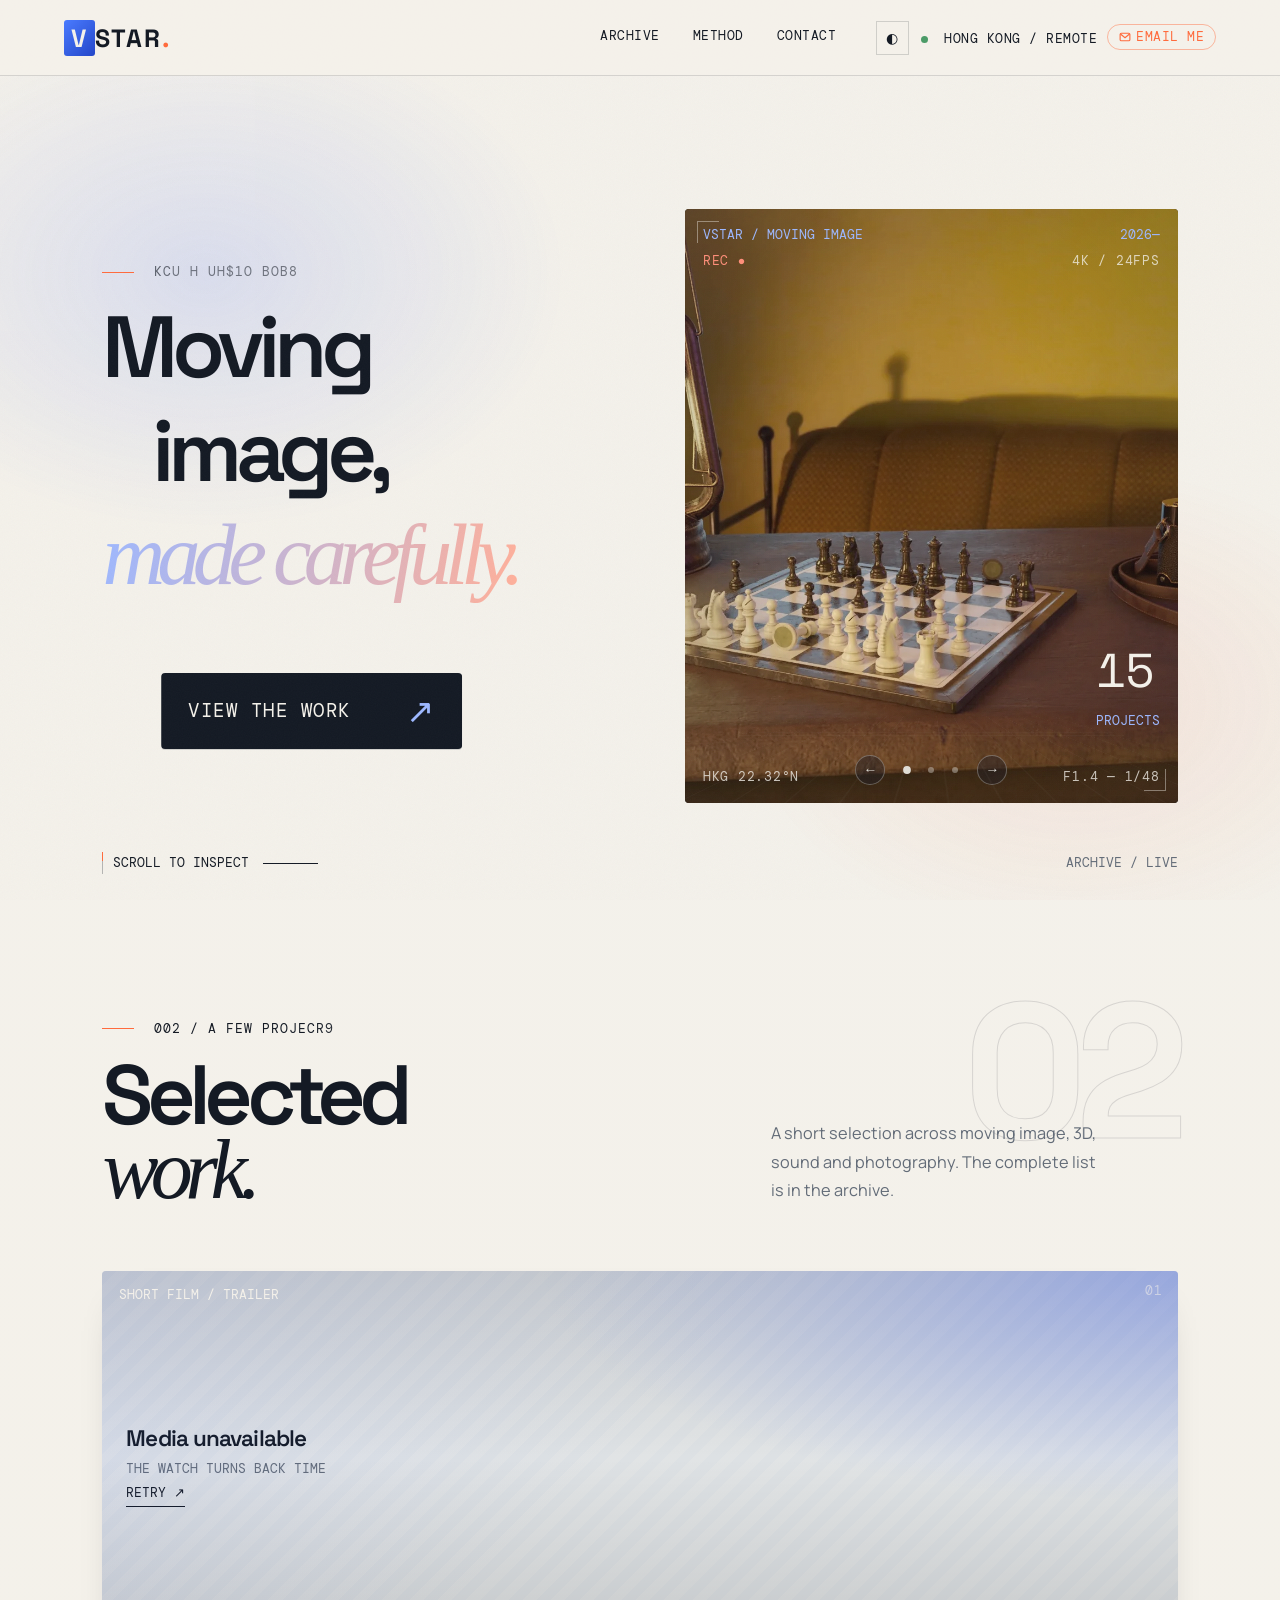
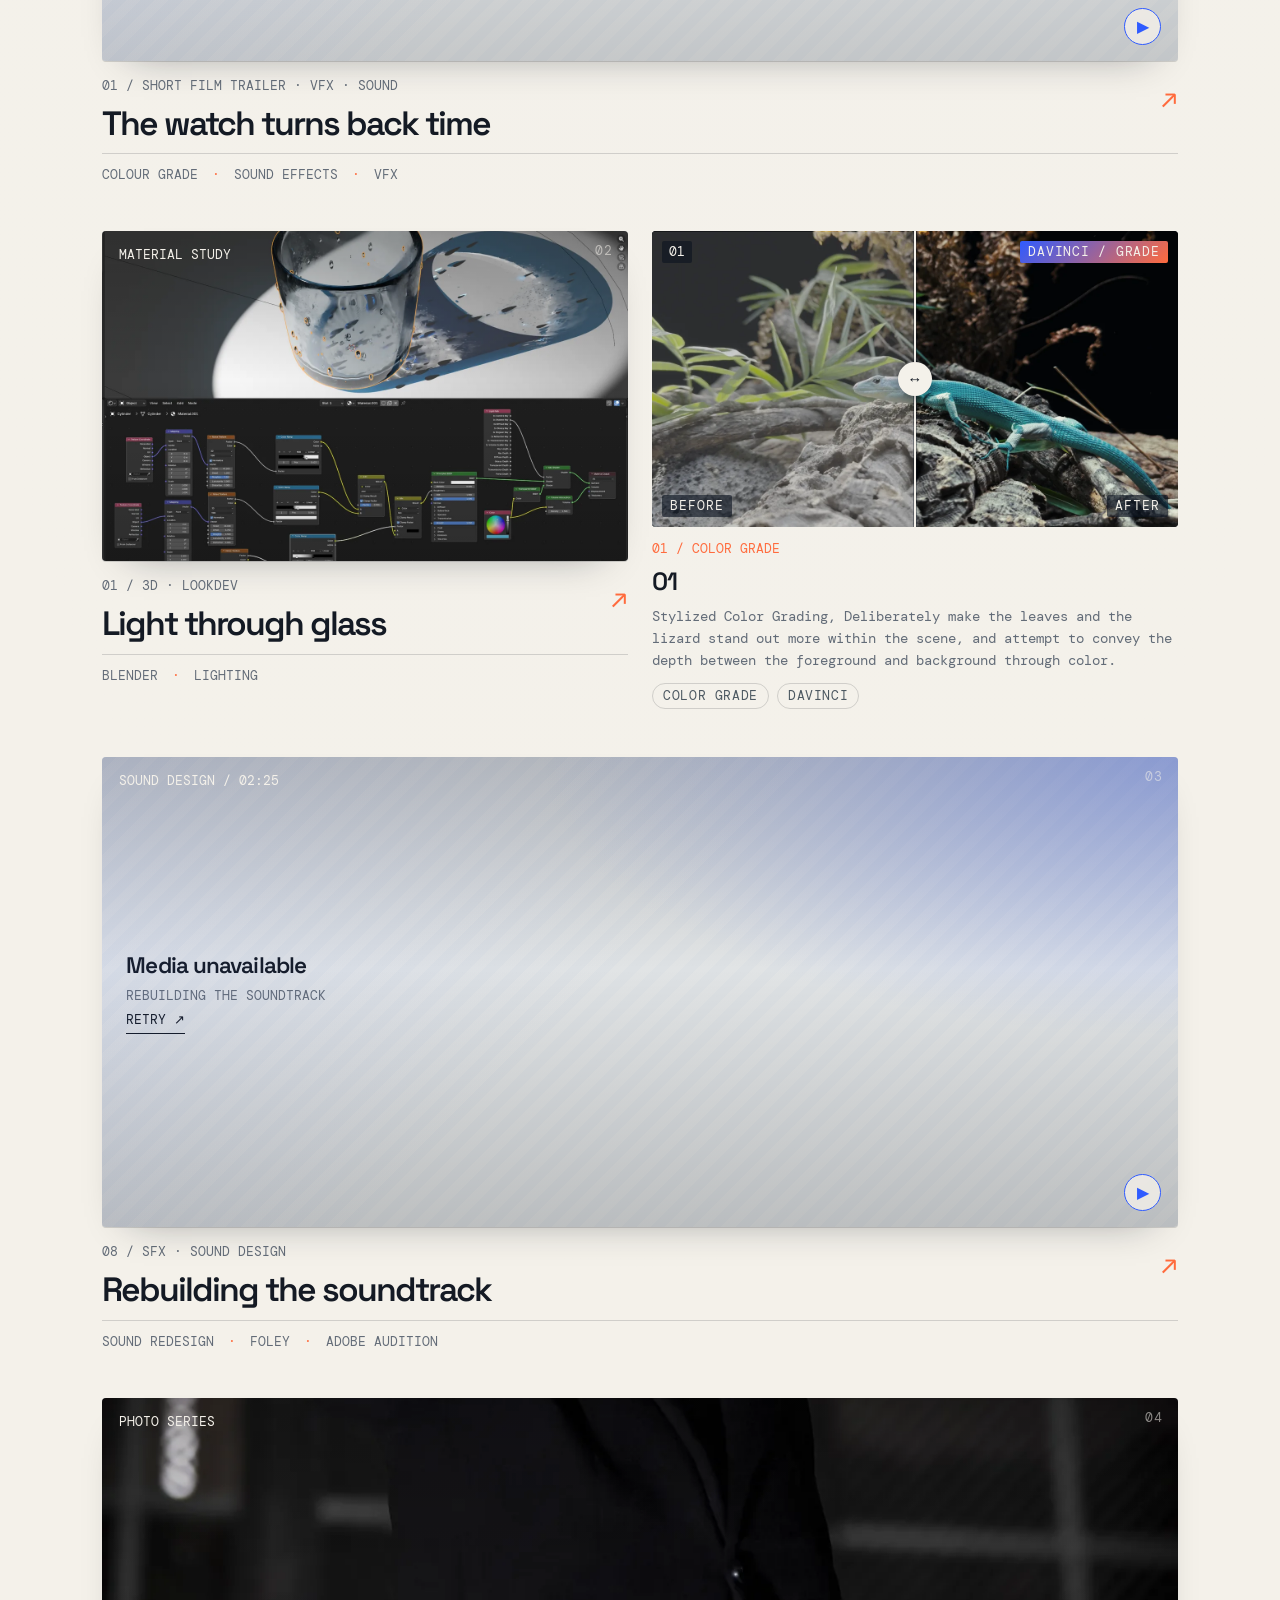
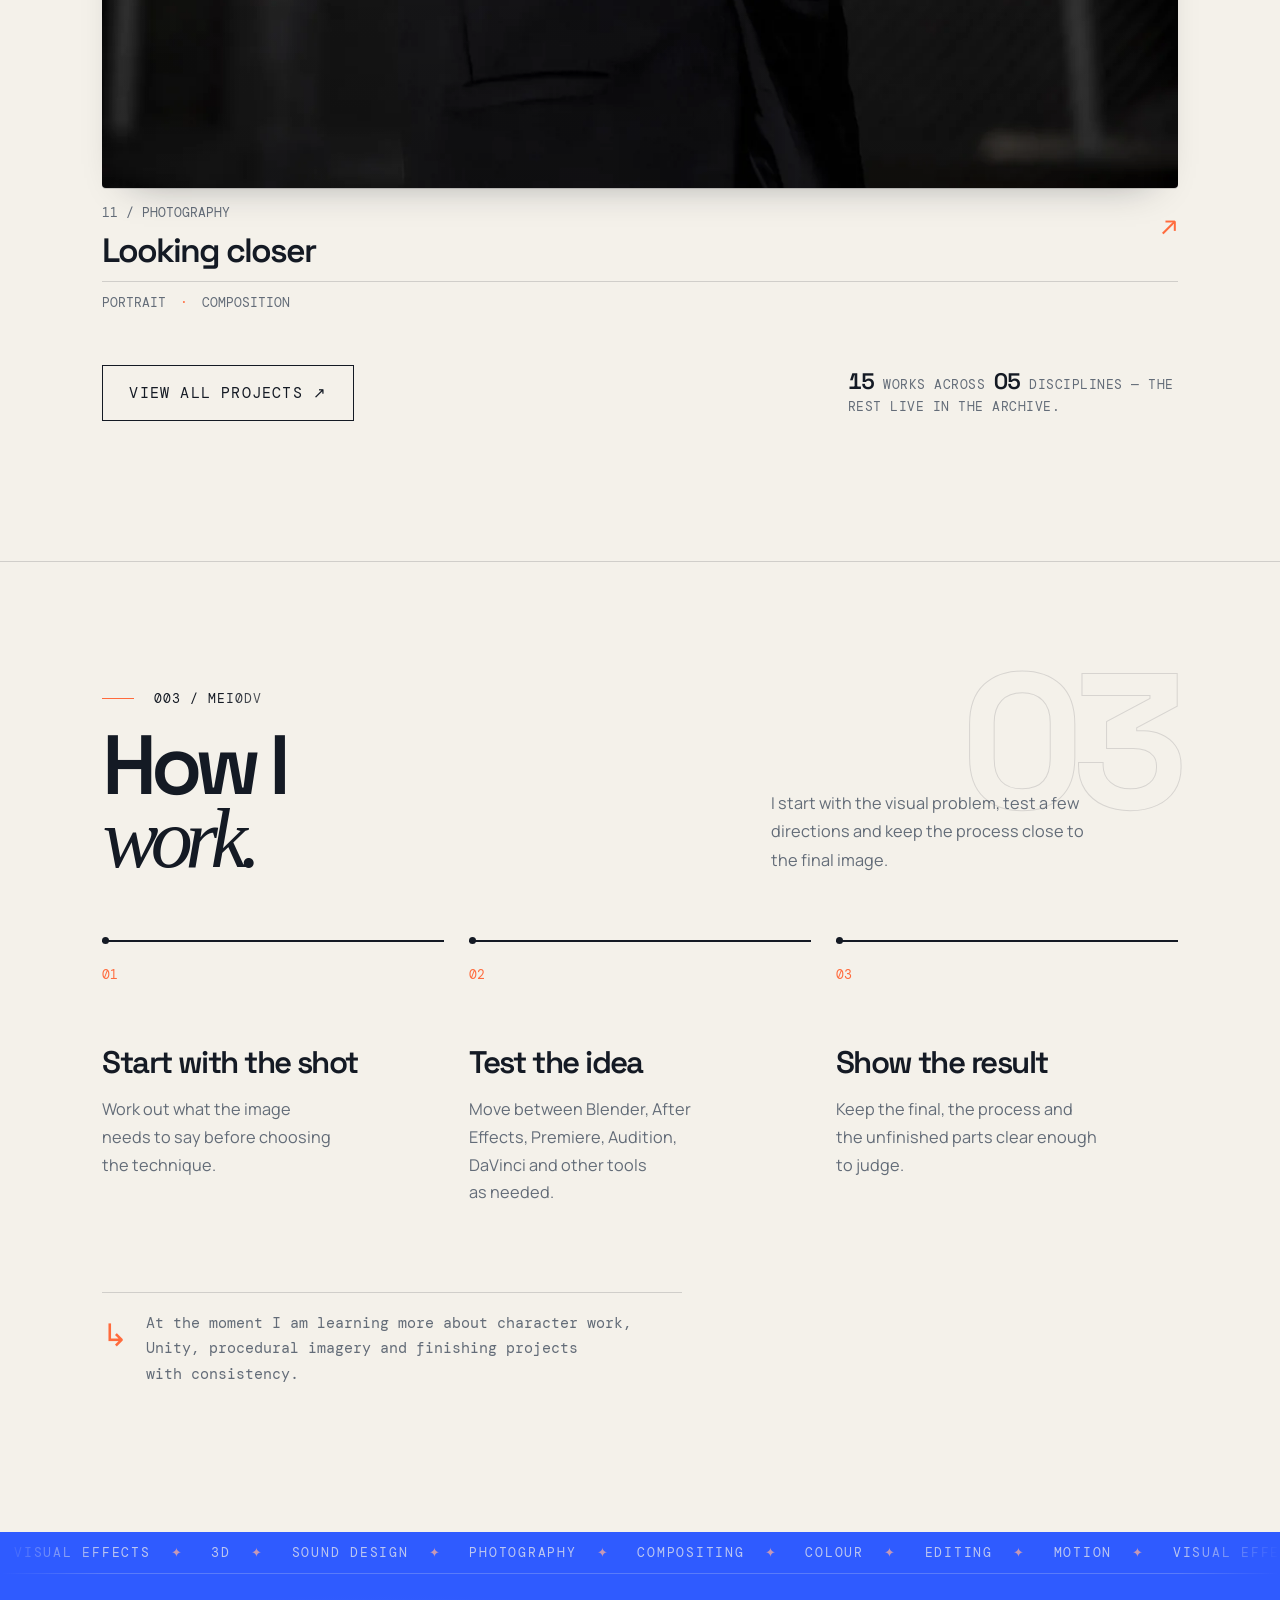
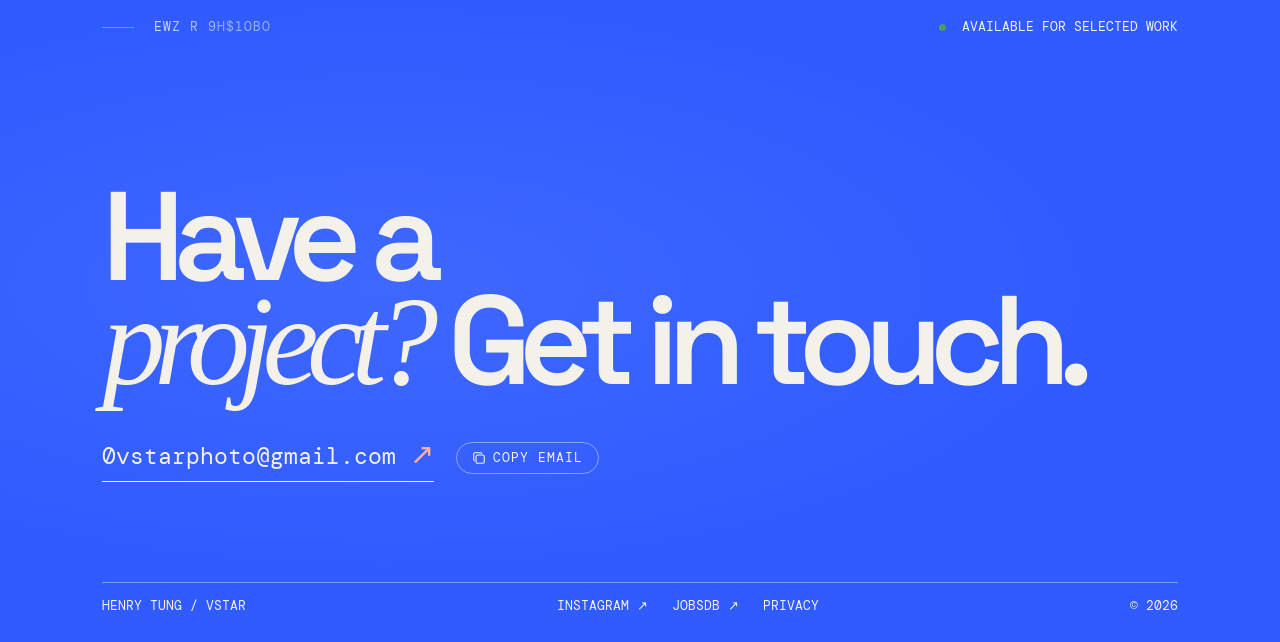
==== commit a1f89973: "Publish from Studio" ====
--- a/index.html
+++ b/index.html
@@ -25,8 +25,8 @@
         document.documentElement.dataset.theme = dark ? 'dark' : 'light';
       } catch (e) { /* storage unavailable */ }
     </script>
-    <script type="module" crossorigin src="./assets/index-B06mU7r_.js"></script>
-    <link rel="stylesheet" crossorigin href="./assets/index-Bly3YfDN.css">
+    <script type="module" crossorigin src="./assets/index-B4YesjpD.js"></script>
+    <link rel="stylesheet" crossorigin href="./assets/index-eR9IIGG1.css">
   </head>
   <body>
     <div id="root"></div>
--- a/assets/index-eR9IIGG1.css
+++ b/assets/index-eR9IIGG1.css
@@ -0,0 +1 @@
+:root[data-theme]{--foreground:#141a24;--foreground-subtle:#636c78;--foreground-muted:#636c78;--foreground-strong:#141a24;--foreground-emphasis:#141a24;--foreground-intense:#000;--foreground-inverse:#f4f1ea;--background:#f4f1ea;--background-subtle:#f1eee6;--background-muted:#dde1e4;--background-strong:#d5d9dc;--background-inverse:#0a0f1a;--border:#141a2429;--border-muted:#141a2417;--border-strong:#141a2447;--border-emphasis:#141a246b;--border-intense:#141a24;--border-inverse:#f4f1ea;--border-overlay:#141a2417;--primary:#2f5bff;--primary-subtle:#2f5bff14;--primary-soft:#2f5bff29;--primary-muted:#2447c9;--primary-strong:#1b3598;--primary-foreground:#f4f1ea;--secondary:#ff6b3d;--secondary-subtle:#ff6b3d1a;--secondary-soft:#ff6b3d33;--secondary-muted:#e0552a;--secondary-strong:#b8431f;--secondary-foreground:#f4f1ea;--radius:4px}:root[data-theme=dark]{--foreground:#f4f1ea;--foreground-subtle:#a8b1b8;--foreground-muted:#a8b1b8;--foreground-strong:#f4f1ea;--foreground-emphasis:#f4f1ea;--foreground-intense:#fff;--foreground-inverse:#0a0f1a;--background:#0a0f1a;--background-subtle:#0e1626;--background-muted:#141d30;--background-strong:#1c2a44;--background-inverse:#f4f1ea;--border:#f4f1ea33;--border-muted:#f4f1ea1f;--border-strong:#f4f1ea52;--border-emphasis:#f4f1ea80;--border-intense:#f4f1ea;--border-inverse:#0a0f1a;--border-overlay:#f4f1ea1f;--primary:#7fa8ff;--primary-subtle:#7fa8ff1a;--primary-soft:#7fa8ff33;--primary-muted:#9db8ff;--primary-strong:#c0d0ff;--primary-foreground:#0a0f1a;--secondary:#ffa07a;--secondary-subtle:#ffa07a1a;--secondary-soft:#ffa07a33;--secondary-muted:#ffb09a;--secondary-strong:#ffc9b0;--secondary-foreground:#0a0f1a}@layer properties{@supports (((-webkit-hyphens:none)) and (not (margin-trim:inline))) or ((-moz-orient:inline) and (not (color:rgb(from red r g b)))){*,:before,:after,::backdrop{--tw-border-spacing-x:0;--tw-border-spacing-y:0;--tw-translate-x:0;--tw-translate-y:0;--tw-translate-z:0;--tw-rotate-x:initial;--tw-rotate-y:initial;--tw-rotate-z:initial;--tw-skew-x:initial;--tw-skew-y:initial;--tw-pan-x:initial;--tw-pan-y:initial;--tw-pinch-zoom:initial;--tw-space-y-reverse:0;--tw-space-x-reverse:0;--tw-border-style:solid;--tw-leading:initial;--tw-font-weight:initial;--tw-ordinal:initial;--tw-slashed-zero:initial;--tw-numeric-figure:initial;--tw-numeric-spacing:initial;--tw-numeric-fraction:initial;--tw-shadow:0 0 #0000;--tw-shadow-color:initial;--tw-shadow-alpha:100%;--tw-inset-shadow:0 0 #0000;--tw-inset-shadow-color:initial;--tw-inset-shadow-alpha:100%;--tw-ring-color:initial;--tw-ring-shadow:0 0 #0000;--tw-inset-ring-color:initial;--tw-inset-ring-shadow:0 0 #0000;--tw-ring-inset:initial;--tw-ring-offset-width:0px;--tw-ring-offset-color:#fff;--tw-ring-offset-shadow:0 0 #0000;--tw-outline-style:solid;--tw-blur:initial;--tw-brightness:initial;--tw-contrast:initial;--tw-grayscale:initial;--tw-hue-rotate:initial;--tw-invert:initial;--tw-opacity:initial;--tw-saturate:initial;--tw-sepia:initial;--tw-drop-shadow:initial;--tw-drop-shadow-color:initial;--tw-drop-shadow-alpha:100%;--tw-drop-shadow-size:initial;--tw-backdrop-blur:initial;--tw-backdrop-brightness:initial;--tw-backdrop-contrast:initial;--tw-backdrop-grayscale:initial;--tw-backdrop-hue-rotate:initial;--tw-backdrop-invert:initial;--tw-backdrop-opacity:initial;--tw-backdrop-saturate:initial;--tw-backdrop-sepia:initial;--tw-duration:initial;--tw-ease:initial;--tw-scale-x:1;--tw-scale-y:1;--tw-scale-z:1;--tw-content:"";--gradient-glow-rotation:0deg;--border-beam-angle:0deg}}}@layer theme{:root,:host{--font-sans:var(--font-sans);--font-mono:var(--font-mono);--color-black:#000;--color-white:#fff;--spacing:.25rem;--font-weight-normal:400;--font-weight-medium:500;--font-weight-semibold:600;--radius-xs:var(--radius-xs);--radius-sm:var(--radius-sm);--radius-md:var(--radius-md);--radius-lg:var(--radius-lg);--radius-xl:var(--radius-xl);--radius-2xl:var(--radius-2xl);--radius-3xl:var(--radius-3xl);--radius-4xl:var(--radius-4xl);--shadow-md:0 4px 8px -2px var(--shadow-color);--ease-in:cubic-bezier(.4, 0, 1, 1);--ease-out:cubic-bezier(0, 0, .2, 1);--ease-in-out:cubic-bezier(.4, 0, .2, 1);--animate-pulse:pulse 2s cubic-bezier(.4, 0, .6, 1) infinite;--blur-sm:8px;--blur-md:12px;--blur-lg:16px;--blur-xl:24px;--blur-2xl:40px;--blur-3xl:64px;--default-transition-duration:.15s;--default-transition-timing-function:cubic-bezier(.4, 0, .2, 1);--default-font-family:var(--font-sans);--default-mono-font-family:var(--font-mono);--shadow:var(--shadow-md);--radius:var(--radius);--color-border-intense:var(--border-intense);--radius-4xs:var(--radius-4xs);--radius-3xs:var(--radius-3xs);--radius-2xs:var(--radius-2xs);--opacity-disabled:var(--opacity-disabled)}}@layer base{@supports (not ((-webkit-appearance:-apple-pay-button))) or (contain-intrinsic-size:1px){::placeholder{color:currentColor}@supports (color:color-mix(in lab, red, red)){::placeholder{color:color-mix(in oklab, currentcolor 50%, transparent)}}}*,:after,:before,::backdrop{box-sizing:border-box;border:0 solid;margin:0;padding:0}::file-selector-button{box-sizing:border-box;border:0 solid;margin:0;padding:0}html,:host{-webkit-text-size-adjust:100%;tab-size:4;line-height:1.5;font-family:var(--default-font-family,-apple-system, BlinkMacSystemFont, "Segoe UI", Roboto, "Helvetica Neue", "Noto Sans", Arial, sans-serif, "Apple Color Emoji", "Segoe UI Emoji", "Segoe UI Symbol", "Noto Color Emoji");font-feature-settings:var(--default-font-feature-settings,normal);font-variation-settings:var(--default-font-variation-settings,normal);-webkit-tap-highlight-color:transparent}hr{height:0;color:inherit;border-top-width:1px}abbr:where([title]){-webkit-text-decoration:underline dotted;text-decoration:underline dotted}h1,h2,h3,h4,h5,h6{font-size:inherit;font-weight:inherit}a{color:inherit;-webkit-text-decoration:inherit;-webkit-text-decoration:inherit;-webkit-text-decoration:inherit;-webkit-text-decoration:inherit;text-decoration:inherit}b,strong{font-weight:bolder}code,kbd,samp,pre{font-family:var(--default-mono-font-family,ui-monospace, SFMono-Regular, Menlo, Monaco, Consolas, "Liberation Mono", "Courier New", monospace);font-feature-settings:var(--default-mono-font-feature-settings,normal);font-variation-settings:var(--default-mono-font-variation-settings,normal);font-size:1em}small{font-size:80%}sub,sup{vertical-align:baseline;font-size:75%;line-height:0;position:relative}sub{bottom:-.25em}sup{top:-.5em}table{text-indent:0;border-color:inherit;border-collapse:collapse}:-moz-focusring:where(:not(iframe)){outline:auto}progress{vertical-align:baseline}summary{display:list-item}ol,ul,menu{list-style:none}img,svg,video,canvas,audio,iframe,embed,object{vertical-align:middle;display:block}img,video{max-width:100%;height:auto}button,input,select,optgroup,textarea{font:inherit;font-feature-settings:inherit;font-variation-settings:inherit;letter-spacing:inherit;color:inherit;opacity:1;background-color:#0000;border-radius:0}::file-selector-button{font:inherit;font-feature-settings:inherit;font-variation-settings:inherit;letter-spacing:inherit;color:inherit;opacity:1;background-color:#0000;border-radius:0}:where(select:is([multiple],[size])) optgroup{font-weight:bolder}:where(select:is([multiple],[size])) optgroup option{padding-inline-start:20px}::file-selector-button{margin-inline-end:4px}::placeholder{opacity:1}@supports (not ((-webkit-appearance:-apple-pay-button))) or (contain-intrinsic-size:1px){::placeholder{color:currentColor}@supports (color:color-mix(in lab, red, red)){::placeholder{color:color-mix(in oklab, currentcolor 50%, transparent)}}}textarea{resize:vertical}::-webkit-search-decoration{-webkit-appearance:none}::-webkit-date-and-time-value{min-height:1lh;text-align:inherit}::-webkit-datetime-edit{display:inline-flex}::-webkit-datetime-edit-fields-wrapper{padding:0}::-webkit-datetime-edit{padding-block:0}::-webkit-datetime-edit-year-field{padding-block:0}::-webkit-datetime-edit-month-field{padding-block:0}::-webkit-datetime-edit-day-field{padding-block:0}::-webkit-datetime-edit-hour-field{padding-block:0}::-webkit-datetime-edit-minute-field{padding-block:0}::-webkit-datetime-edit-second-field{padding-block:0}::-webkit-datetime-edit-millisecond-field{padding-block:0}::-webkit-datetime-edit-meridiem-field{padding-block:0}::-webkit-calendar-picker-indicator{line-height:1}:-moz-ui-invalid{box-shadow:none}button,input:where([type=button],[type=reset],[type=submit]){appearance:button}::file-selector-button{appearance:button}::-webkit-inner-spin-button{height:auto}::-webkit-outer-spin-button{height:auto}[hidden]:where(:not([hidden=until-found])){display:none!important}*{border-color:var(--border)}:focus-visible{outline-style:var(--tw-outline-style);outline-width:3px}::selection{background-color:var(--selection-color)}body{background-color:var(--background);min-height:100dvh;color:var(--foreground);-webkit-font-smoothing:antialiased;-moz-osx-font-smoothing:grayscale;position:relative}}@layer components;@layer utilities{.\@container{container-type:inline-size}.pointer-events-auto{pointer-events:auto}.pointer-events-none{pointer-events:none}.invisible{visibility:hidden}.visible{visibility:visible}.skeleton-shimmer{position:relative;overflow:hidden}.skeleton-shimmer:after{content:"";background:linear-gradient(90deg, transparent, var(--skeleton-highlight,currentColor), transparent);position:absolute;inset:0;transform:translate(-100%)}@supports (color:color-mix(in lab, red, red)){.skeleton-shimmer:after{background:linear-gradient(90deg, transparent, var(--skeleton-highlight,color-mix(in oklab, currentColor 12%, transparent)), transparent)}}.skeleton-shimmer:after{animation:1.6s ease-in-out infinite skeleton-shimmer}.sr-only{clip-path:inset(50%);white-space:nowrap;border-width:0;width:1px;height:1px;margin:-1px;padding:0;position:absolute;overflow:hidden}.absolute{position:absolute}.fixed{position:fixed}.relative{position:relative}.static{position:static}.sticky{position:sticky}.inset-0{inset:0}.inset-x-0{inset-inline:0}.inset-y-0{inset-block:0}.inset-s-0{inset-inline-start:0}.inset-e-0{inset-inline-end:0}.inset-e-3{inset-inline-end:calc(var(--spacing) * 3)}.top-0{top:0}.top-3{top:calc(var(--spacing) * 3)}.top-4{top:calc(var(--spacing) * 4)}.top-px{top:1px}.right-0{right:0}.right-4{right:calc(var(--spacing) * 4)}.bottom-0{bottom:0}.bottom-4{bottom:calc(var(--spacing) * 4)}.bottom-px{bottom:1px}.left-0{left:0}.left-1\/2{left:50%}.left-4{left:calc(var(--spacing) * 4)}.isolate{isolation:isolate}.-z-10{z-index:calc(10 * -1)}.z-0{z-index:0}.z-1{z-index:1}.z-10{z-index:10}.z-40{z-index:40}.z-50{z-index:50}.z-\[calc\(1000-var\(--toast-index\)\)\]{z-index:calc(1000 - var(--toast-index))}.container{width:100%}@media (width>=40rem){.container{max-width:40rem}}@media (width>=48rem){.container{max-width:48rem}}@media (width>=64rem){.container{max-width:64rem}}@media (width>=80rem){.container{max-width:80rem}}@media (width>=96rem){.container{max-width:96rem}}.-m-0\.5{margin:calc(var(--spacing) * -.5)}.m-0\.5{margin:calc(var(--spacing) * .5)}.-mx-2{margin-inline:calc(var(--spacing) * -2)}.-mx-5{margin-inline:calc(var(--spacing) * -5)}.my-1\.5{margin-block:calc(var(--spacing) * 1.5)}.-ms-0\.5{margin-inline-start:calc(var(--spacing) * -.5)}.-ms-1{margin-inline-start:calc(var(--spacing) * -1)}.-ms-2\.5{margin-inline-start:calc(var(--spacing) * -2.5)}.-ms-3{margin-inline-start:calc(var(--spacing) * -3)}.-ms-3\.5{margin-inline-start:calc(var(--spacing) * -3.5)}.-ms-4{margin-inline-start:calc(var(--spacing) * -4)}.ms-0{margin-inline-start:0}.ms-3{margin-inline-start:calc(var(--spacing) * 3)}.ms-auto{margin-inline-start:auto}.-me-0\.5{margin-inline-end:calc(var(--spacing) * -.5)}.-me-1{margin-inline-end:calc(var(--spacing) * -1)}.-me-1\.25{margin-inline-end:calc(var(--spacing) * -1.25)}.-me-1\.75{margin-inline-end:calc(var(--spacing) * -1.75)}.-me-2\.5{margin-inline-end:calc(var(--spacing) * -2.5)}.-me-2\.25{margin-inline-end:calc(var(--spacing) * -2.25)}.-me-3{margin-inline-end:calc(var(--spacing) * -3)}.-me-3\.5{margin-inline-end:calc(var(--spacing) * -3.5)}.me-0\.5{margin-inline-end:calc(var(--spacing) * .5)}.me-3{margin-inline-end:calc(var(--spacing) * 3)}.-mt-1{margin-top:calc(var(--spacing) * -1)}.-mt-4{margin-top:calc(var(--spacing) * -4)}.mt-0{margin-top:0}.mt-1{margin-top:var(--spacing)}.mt-1\.5{margin-top:calc(var(--spacing) * 1.5)}.mt-2{margin-top:calc(var(--spacing) * 2)}.-mb-3\.5{margin-bottom:calc(var(--spacing) * -3.5)}.-mb-5{margin-bottom:calc(var(--spacing) * -5)}.mb-1\.5{margin-bottom:calc(var(--spacing) * 1.5)}.block{display:block}.contents{display:contents}.flex{display:flex}.grid{display:grid}.hidden{display:none}.inline{display:inline}.inline-block{display:inline-block}.inline-flex{display:inline-flex}.table{display:table}.table-caption{display:table-caption}.table-cell{display:table-cell}.table-row{display:table-row}.aspect-square{aspect-ratio:1}.size-\(--cell-size\){width:var(--cell-size);height:var(--cell-size)}.size-\(--rating-size\){width:var(--rating-size);height:var(--rating-size)}.size-2\.5{width:calc(var(--spacing) * 2.5);height:calc(var(--spacing) * 2.5)}.size-3{width:calc(var(--spacing) * 3);height:calc(var(--spacing) * 3)}.size-3\.5{width:calc(var(--spacing) * 3.5);height:calc(var(--spacing) * 3.5)}.size-4{width:calc(var(--spacing) * 4);height:calc(var(--spacing) * 4)}.size-4\.5{width:calc(var(--spacing) * 4.5);height:calc(var(--spacing) * 4.5)}.size-5{width:calc(var(--spacing) * 5);height:calc(var(--spacing) * 5)}.size-6{width:calc(var(--spacing) * 6);height:calc(var(--spacing) * 6)}.size-7{width:calc(var(--spacing) * 7);height:calc(var(--spacing) * 7)}.size-8{width:calc(var(--spacing) * 8);height:calc(var(--spacing) * 8)}.size-9{width:calc(var(--spacing) * 9);height:calc(var(--spacing) * 9)}.size-10{width:calc(var(--spacing) * 10);height:calc(var(--spacing) * 10)}.size-11{width:calc(var(--spacing) * 11);height:calc(var(--spacing) * 11)}.size-12{width:calc(var(--spacing) * 12);height:calc(var(--spacing) * 12)}.size-56{width:calc(var(--spacing) * 56);height:calc(var(--spacing) * 56)}.size-\[0\.5em\]{width:.5em;height:.5em}.size-\[1\.12em\]{width:1.12em;height:1.12em}.size-\[1\.125em\]{width:1.125em;height:1.125em}.size-\[1\.778em\]{width:1.778em;height:1.778em}.size-\[1em\]{width:1em;height:1em}.size-\[30\%\]{width:30%;height:30%}.size-\[50\%\]{width:50%;height:50%}.size-\[56\%\]{width:56%;height:56%}.size-\[66\%\]{width:66%;height:66%}.size-auto{width:auto;height:auto}.size-full{width:100%;height:100%}.\[height\:var\(--drawer-height\,auto\)\]{height:var(--drawer-height,auto)}.h-\(--accordion-panel-height\){height:var(--accordion-panel-height)}.h-\(--cell-size\){height:var(--cell-size)}.h-\(--collapsible-panel-height\){height:var(--collapsible-panel-height)}.h-\(--popup-height\){height:var(--popup-height)}.h-\(--positioner-height\){height:var(--positioner-height)}.h-\(--textarea-h\){height:var(--textarea-h)}.h-1{height:var(--spacing)}.h-1\.5{height:calc(var(--spacing) * 1.5)}.h-4{height:calc(var(--spacing) * 4)}.h-5{height:calc(var(--spacing) * 5)}.h-6{height:calc(var(--spacing) * 6)}.h-7{height:calc(var(--spacing) * 7)}.h-8{height:calc(var(--spacing) * 8)}.h-10{height:calc(var(--spacing) * 10)}.h-12{height:calc(var(--spacing) * 12)}.h-\[0\.2em\]\!{height:.2em!important}.h-\[0\.35em\]\!{height:.35em!important}.h-\[1em\]{height:1em}.h-\[calc\(100\%\+\(--spacing\(1\)\)\)\]{height:calc(100% + (var(--spacing)))}.h-\[calc\(100dvh-1\.5rem-var\(--snap-offset\,0\)\)\]{height:calc(100dvh - 1.5rem - var(--snap-offset,0))}.h-\[calc\(100dvh-1rem\)\]{height:calc(100dvh - 1rem)}.h-\[var\(--height\)\]{height:var(--height)}.h-auto{height:auto}.h-full{height:100%}.h-lh{height:1lh}.h-px{height:1px}.max-h-\(--available-height\){max-height:var(--available-height)}.max-h-full{max-height:100%}.min-h-0{min-height:0}.min-h-2{min-height:calc(var(--spacing) * 2)}.min-h-4{min-height:calc(var(--spacing) * 4)}.min-h-16{min-height:calc(var(--spacing) * 16)}.min-h-20{min-height:calc(var(--spacing) * 20)}.min-h-24{min-height:calc(var(--spacing) * 24)}.w-\(--active-tab-width\){width:var(--active-tab-width)}.w-\(--anchor-width\){width:var(--anchor-width)}.w-\(--popup-width\){width:var(--popup-width)}.w-\(--positioner-width\){width:var(--positioner-width)}.w-1\.5{width:calc(var(--spacing) * 1.5)}.w-3{width:calc(var(--spacing) * 3)}.w-4{width:calc(var(--spacing) * 4)}.w-5{width:calc(var(--spacing) * 5)}.w-6{width:calc(var(--spacing) * 6)}.w-7{width:calc(var(--spacing) * 7)}.w-7\.5{width:calc(var(--spacing) * 7.5)}.w-8{width:calc(var(--spacing) * 8)}.w-9\.5{width:calc(var(--spacing) * 9.5)}.w-10{width:calc(var(--spacing) * 10)}.w-11\.5{width:calc(var(--spacing) * 11.5)}.w-12{width:calc(var(--spacing) * 12)}.w-18{width:calc(var(--spacing) * 18)}.w-24{width:calc(var(--spacing) * 24)}.w-30{width:calc(var(--spacing) * 30)}.w-35{width:calc(var(--spacing) * 35)}.w-90{width:calc(var(--spacing) * 90)}.w-96{width:calc(var(--spacing) * 96)}.w-100{width:calc(var(--spacing) * 100)}.w-150{width:calc(var(--spacing) * 150)}.w-\[0\.8em\]\!{width:.8em!important}.w-\[1\.4em\]\!{width:1.4em!important}.w-\[calc\(100\%-var\(--border-width\)\*2\)\]{width:calc(100% - var(--border-width) * 2)}.w-\[calc\(var\(--anchor-width\)\+1rem\)\]{width:calc(var(--anchor-width) + 1rem)}.w-auto{width:auto}.w-fit{width:fit-content}.w-full{width:100%}.w-max{width:max-content}.w-px{width:1px}.max-w-\(--available-width\){max-width:var(--available-width)}.max-w-60{max-width:calc(var(--spacing) * 60)}.max-w-80{max-width:calc(var(--spacing) * 80)}.max-w-\[calc\(100vw-2rem\)\]{max-width:calc(100vw - 2rem)}.max-w-full{max-width:100%}.max-w-none{max-width:none}.min-w-0{min-width:0}.min-w-2{min-width:calc(var(--spacing) * 2)}.min-w-3\.5{min-width:calc(var(--spacing) * 3.5)}.min-w-4{min-width:calc(var(--spacing) * 4)}.min-w-5{min-width:calc(var(--spacing) * 5)}.min-w-6{min-width:calc(var(--spacing) * 6)}.min-w-6\.5{min-width:calc(var(--spacing) * 6.5)}.min-w-7{min-width:calc(var(--spacing) * 7)}.min-w-8{min-width:calc(var(--spacing) * 8)}.min-w-8\.5{min-width:calc(var(--spacing) * 8.5)}.min-w-10{min-width:calc(var(--spacing) * 10)}.min-w-10\.5{min-width:calc(var(--spacing) * 10.5)}.min-w-12{min-width:calc(var(--spacing) * 12)}.min-w-15{min-width:calc(var(--spacing) * 15)}.min-w-36{min-width:calc(var(--spacing) * 36)}.min-w-40{min-width:calc(var(--spacing) * 40)}.min-w-48{min-width:calc(var(--spacing) * 48)}.min-w-50{min-width:calc(var(--spacing) * 50)}.min-w-56{min-width:calc(var(--spacing) * 56)}.flex-1{flex:1}.shrink{flex-shrink:1}.shrink-0{flex-shrink:0}.grow{flex-grow:1}.grow-0{flex-grow:0}.basis-full{flex-basis:100%}.caption-bottom{caption-side:bottom}.caption-top{caption-side:top}.border-collapse{border-collapse:collapse}.border-separate{border-collapse:separate}.border-spacing-0{--tw-border-spacing-x:0px;--tw-border-spacing-y:0px;border-spacing:var(--tw-border-spacing-x) var(--tw-border-spacing-y)}.origin-\(--transform-origin\){transform-origin:var(--transform-origin)}.origin-bottom{transform-origin:bottom}.origin-center{transform-origin:50%}.origin-left{transform-origin:0}.origin-right{transform-origin:100%}.origin-top{transform-origin:top}.-translate-x-1\/2{--tw-translate-x:calc(calc(1 / 2 * 100%) * -1);translate:var(--tw-translate-x) var(--tw-translate-y)}.-translate-y-1\/2{--tw-translate-y:calc(calc(1 / 2 * 100%) * -1);translate:var(--tw-translate-x) var(--tw-translate-y)}.-translate-y-full{--tw-translate-y:-100%;translate:var(--tw-translate-x) var(--tw-translate-y)}.translate-y-\[calc\(-50\%-2px\)\]{--tw-translate-y:calc(-50% - 2px);translate:var(--tw-translate-x) var(--tw-translate-y)}.-rotate-90{rotate:-90deg}.rotate-45{rotate:45deg}.rotate-90{rotate:90deg}.rotate-180{rotate:180deg}.\[transform\:translateX\(calc\(var\(--drawer-swipe-movement-x\)\+var\(--stack-offset\)\)\)_scale\(var\(--stack-scale\)\)\]{transform:translateX(calc(var(--drawer-swipe-movement-x) + var(--stack-offset))) scale(var(--stack-scale))}.\[transform\:translateX\(calc\(var\(--drawer-swipe-movement-x\)-var\(--stack-offset\)\)\)_scale\(var\(--stack-scale\)\)\]{transform:translateX(calc(var(--drawer-swipe-movement-x) - var(--stack-offset))) scale(var(--stack-scale))}.\[transform\:translateX\(var\(--toast-swipe-movement-x\)\)_translateY\(calc\(var\(--toast-swipe-movement-y\)\+\(var\(--toast-index\)\*var\(--peek\)\)\+\(var\(--shrink\)\*var\(--height\)\)\)\)_scale\(var\(--scale\)\)\]{transform:translateX(var(--toast-swipe-movement-x)) translateY(calc(var(--toast-swipe-movement-y) + (var(--toast-index) * var(--peek)) + (var(--shrink) * var(--height)))) scale(var(--scale))}.\[transform\:translateX\(var\(--toast-swipe-movement-x\)\)_translateY\(calc\(var\(--toast-swipe-movement-y\)-\(var\(--toast-index\)\*var\(--peek\)\)-\(var\(--shrink\)\*var\(--height\)\)\)\)_scale\(var\(--scale\)\)\]{transform:translateX(var(--toast-swipe-movement-x)) translateY(calc(var(--toast-swipe-movement-y) - (var(--toast-index) * var(--peek)) - (var(--shrink) * var(--height)))) scale(var(--scale))}.\[transform\:translateY\(calc\(var\(--drawer-snap-point-offset\,0px\)\+var\(--drawer-swipe-movement-y\)\)\)\]{transform:translateY(calc(var(--drawer-snap-point-offset,0px) + var(--drawer-swipe-movement-y)))}.\[transform\:translateY\(calc\(var\(--drawer-swipe-movement-y\)\+var\(--stack-offset\)\)\)_scale\(var\(--stack-scale\)\)\]{transform:translateY(calc(var(--drawer-swipe-movement-y) + var(--stack-offset))) scale(var(--stack-scale))}.\[transform\:translateY\(calc\(var\(--drawer-swipe-movement-y\)-var\(--stack-offset\)\)\)_scale\(var\(--stack-scale\)\)\]{transform:translateY(calc(var(--drawer-swipe-movement-y) - var(--stack-offset))) scale(var(--stack-scale))}.transform{transform:var(--tw-rotate-x,) var(--tw-rotate-y,) var(--tw-rotate-z,) var(--tw-skew-x,) var(--tw-skew-y,)}.transform-gpu{transform:translateZ(0) var(--tw-rotate-x,) var(--tw-rotate-y,) var(--tw-rotate-z,) var(--tw-skew-x,) var(--tw-skew-y,)}.animate-\[toast-progress_linear_forwards\]{animation:linear forwards toast-progress}.animate-ping-paced{animation:2.5s cubic-bezier(0,0,.2,1) infinite ping-paced}.cursor-default{cursor:default}.cursor-not-allowed{cursor:not-allowed}.cursor-pointer{cursor:pointer}.touch-pan-x{--tw-pan-x:pan-x;touch-action:var(--tw-pan-x,) var(--tw-pan-y,) var(--tw-pinch-zoom,)}.touch-pan-y{--tw-pan-y:pan-y;touch-action:var(--tw-pan-x,) var(--tw-pan-y,) var(--tw-pinch-zoom,)}.touch-pinch-zoom{--tw-pinch-zoom:pinch-zoom;touch-action:var(--tw-pan-x,) var(--tw-pan-y,) var(--tw-pinch-zoom,)}.touch-none{touch-action:none}.resize{resize:both}.resize-none{resize:none}.resize-y{resize:vertical}.scrollbar-none{scrollbar-width:none}.\[grid-template-columns\:auto_1fr_auto\]{grid-template-columns:auto 1fr auto}.grid-cols-\[1fr_auto\]{grid-template-columns:1fr auto}.grid-cols-\[auto_1fr_auto\]{grid-template-columns:auto 1fr auto}.grid-rows-\[0fr\]{grid-template-rows:0fr}.flex-col{flex-direction:column}.flex-col-reverse{flex-direction:column-reverse}.flex-row{flex-direction:row}.flex-row-reverse{flex-direction:row-reverse}.flex-wrap{flex-wrap:wrap}.place-items-center{place-items:center}.items-center{align-items:center}.items-end{align-items:flex-end}.items-start{align-items:flex-start}.items-stretch{align-items:stretch}.justify-between{justify-content:space-between}.justify-center{justify-content:center}.justify-end{justify-content:flex-end}.justify-start{justify-content:flex-start}.gap-0\.5{gap:calc(var(--spacing) * .5)}.gap-0\.75{gap:calc(var(--spacing) * .75)}.gap-1{gap:var(--spacing)}.gap-1\.5{gap:calc(var(--spacing) * 1.5)}.gap-1\.25{gap:calc(var(--spacing) * 1.25)}.gap-2{gap:calc(var(--spacing) * 2)}.gap-2\.5{gap:calc(var(--spacing) * 2.5)}.gap-3{gap:calc(var(--spacing) * 3)}.gap-3\.5{gap:calc(var(--spacing) * 3.5)}.gap-4{gap:calc(var(--spacing) * 4)}.gap-4\.5{gap:calc(var(--spacing) * 4.5)}.gap-6{gap:calc(var(--spacing) * 6)}.gap-7{gap:calc(var(--spacing) * 7)}.gap-\[3\%\]{gap:3%}:where(.-space-y-\(--border-width\)>:not(:last-child)){--tw-space-y-reverse:0;margin-block-start:calc(calc(var(--border-width) * -1) * var(--tw-space-y-reverse));margin-block-end:calc(calc(var(--border-width) * -1) * calc(1 - var(--tw-space-y-reverse)))}:where(.space-y-\(--border-width\)>:not(:last-child)){--tw-space-y-reverse:0;margin-block-start:calc(var(--border-width) * var(--tw-space-y-reverse));margin-block-end:calc(var(--border-width) * calc(1 - var(--tw-space-y-reverse)))}:where(.space-y-\[-0\.2em\]>:not(:last-child)){--tw-space-y-reverse:0;margin-block-start:calc(-.2em * var(--tw-space-y-reverse));margin-block-end:calc(-.2em * calc(1 - var(--tw-space-y-reverse)))}.gap-x-0{column-gap:0}.gap-x-2{column-gap:calc(var(--spacing) * 2)}:where(.-space-x-\(--border-width\)>:not(:last-child)){--tw-space-x-reverse:0;margin-inline-start:calc(calc(var(--border-width) * -1) * var(--tw-space-x-reverse));margin-inline-end:calc(calc(var(--border-width) * -1) * calc(1 - var(--tw-space-x-reverse)))}:where(.space-x-\(--border-width\)>:not(:last-child)){--tw-space-x-reverse:0;margin-inline-start:calc(var(--border-width) * var(--tw-space-x-reverse));margin-inline-end:calc(var(--border-width) * calc(1 - var(--tw-space-x-reverse)))}:where(.space-x-\[-0\.2em\]>:not(:last-child)){--tw-space-x-reverse:0;margin-inline-start:calc(-.2em * var(--tw-space-x-reverse));margin-inline-end:calc(-.2em * calc(1 - var(--tw-space-x-reverse)))}.gap-y-1\.5{row-gap:calc(var(--spacing) * 1.5)}.gap-y-2{row-gap:calc(var(--spacing) * 2)}.self-center{align-self:center}.self-start{align-self:flex-start}.self-stretch{align-self:stretch}.truncate{text-overflow:ellipsis;white-space:nowrap;overflow:hidden}.overflow-auto{overflow:auto}.overflow-hidden{overflow:hidden}.overflow-visible{overflow:visible}.overflow-x-hidden{overflow-x:hidden}.overflow-y-auto{overflow-y:auto}.overscroll-contain{overscroll-behavior:contain}.rounded{border-radius:var(--radius)}.rounded-\(--card-radius\){border-radius:var(--card-radius)}.rounded-2xl{border-radius:var(--radius-2xl)}.rounded-2xs{border-radius:var(--radius-2xs)}.rounded-3xs{border-radius:var(--radius-3xs)}.rounded-4xs{border-radius:var(--radius-4xs)}.rounded-\[2px\]{border-radius:2px}.rounded-\[3px\]{border-radius:3px}.rounded-\[calc\(tan\(atan2\(var\(--radius-3xs\)\,1rem\)\)\*100\%\)\]{border-radius:calc(tan(atan2(var(--radius-3xs), 1rem)) * 100%)}.rounded-\[calc\(tan\(atan2\(var\(--radius-md\)\,2\.5rem\)\)\*100\%\)\]{border-radius:calc(tan(atan2(var(--radius-md), 2.5rem)) * 100%)}.rounded-\[calc\(tan\(atan2\(var\(--radius-sm\)\,2rem\)\)\*100\%\)\]{border-radius:calc(tan(atan2(var(--radius-sm), 2rem)) * 100%)}.rounded-\[calc\(var\(--card-radius\)\*4\/3\)\]{border-radius:calc(var(--card-radius) * 4 / 3)}.rounded-\[calc\(var\(--radius-2xl\)\*5\/6\)\]{border-radius:calc(var(--radius-2xl) * 5 / 6)}.rounded-\[calc\(var\(--radius-xs\)-0\.0625rem\)\]{border-radius:calc(var(--radius-xs) - .0625rem)}.rounded-\[inherit\]{border-radius:inherit}.rounded-full{border-radius:2147483647px}.rounded-lg{border-radius:var(--radius-lg)}.rounded-md{border-radius:var(--radius-md)}.rounded-none{border-radius:0}.rounded-sm{border-radius:var(--radius-sm)}.rounded-xl{border-radius:var(--radius-xl)}.rounded-xs{border-radius:var(--radius-xs)}.rounded-s-md{border-start-start-radius:var(--radius-md);border-end-start-radius:var(--radius-md)}.rounded-s-sm{border-start-start-radius:var(--radius-sm);border-end-start-radius:var(--radius-sm)}.rounded-s-xs{border-start-start-radius:var(--radius-xs);border-end-start-radius:var(--radius-xs)}.rounded-e-md{border-start-end-radius:var(--radius-md);border-end-end-radius:var(--radius-md)}.rounded-e-sm{border-start-end-radius:var(--radius-sm);border-end-end-radius:var(--radius-sm)}.rounded-e-xs{border-start-end-radius:var(--radius-xs);border-end-end-radius:var(--radius-xs)}.rounded-t-\[min\(var\(--radius-3xs\)\,35\%\)\]{border-top-left-radius:min(var(--radius-3xs), 35%);border-top-right-radius:min(var(--radius-3xs), 35%)}.rounded-t-none{border-top-left-radius:0;border-top-right-radius:0}.rounded-b-\[inherit\]{border-bottom-right-radius:inherit;border-bottom-left-radius:inherit}.rounded-b-\[min\(var\(--radius-3xs\)\,35\%\)\]{border-bottom-right-radius:min(var(--radius-3xs), 35%);border-bottom-left-radius:min(var(--radius-3xs), 35%)}.rounded-b-none{border-bottom-right-radius:0;border-bottom-left-radius:0}.border{border-style:var(--tw-border-style);border-width:var(--border-width)}.border-2{border-style:var(--tw-border-style);border-width:2px}.border-3{border-style:var(--tw-border-style);border-width:3px}.border-s{border-inline-start-style:var(--tw-border-style);border-inline-start-width:var(--border-width)}.border-dashed{--tw-border-style:dashed;border-style:dashed}.border-double{--tw-border-style:double;border-style:double}.border-solid{--tw-border-style:solid;border-style:solid}.border-border{border-color:var(--border)}.border-border-inverse{border-color:var(--border-inverse)}.border-border-muted{border-color:var(--border-muted)}.border-border-overlay{border-color:var(--border-overlay)}.border-border-strong{border-color:var(--border-strong)}.border-current{border-color:currentColor}.border-error-soft{border-color:var(--error-soft)}.border-info-soft{border-color:var(--info-soft)}.border-primary{border-color:var(--primary)}.border-primary-soft{border-color:var(--primary-soft)}.border-secondary-soft{border-color:var(--secondary-soft)}.border-success-soft{border-color:var(--success-soft)}.border-transparent{border-color:#0000}.border-warning-soft{border-color:var(--warning-soft)}.border-white{border-color:var(--color-white)}.border-white\/15{border-color:#ffffff26}@supports (color:color-mix(in lab, red, red)){.border-white\/15{border-color:color-mix(in oklab, var(--color-white) 15%, transparent)}}.border-white\/25{border-color:#ffffff40}@supports (color:color-mix(in lab, red, red)){.border-white\/25{border-color:color-mix(in oklab, var(--color-white) 25%, transparent)}}.bg-\(--progress-color\){background-color:var(--progress-color)}.bg-\(--sparkline-color\){background-color:var(--sparkline-color)}.bg-background{background-color:var(--background)}.bg-background-inverse{background-color:var(--background-inverse)}.bg-background-muted{background-color:var(--background-muted)}.bg-background-strong{background-color:var(--background-strong)}.bg-background-subtle{background-color:var(--background-subtle)}.bg-black\/30{background-color:#0000004d}@supports (color:color-mix(in lab, red, red)){.bg-black\/30{background-color:color-mix(in oklab, var(--color-black) 30%, transparent)}}.bg-border{background-color:var(--border)}.bg-border-strong{background-color:var(--border-strong)}.bg-current,.bg-current\/7{background-color:currentColor}@supports (color:color-mix(in lab, red, red)){.bg-current\/7{background-color:color-mix(in oklab, currentcolor 7%, transparent)}}.bg-current\/10{background-color:currentColor}@supports (color:color-mix(in lab, red, red)){.bg-current\/10{background-color:color-mix(in oklab, currentcolor 10%, transparent)}}.bg-current\/11{background-color:currentColor}@supports (color:color-mix(in lab, red, red)){.bg-current\/11{background-color:color-mix(in oklab, currentcolor 11%, transparent)}}.bg-current\/12{background-color:currentColor}@supports (color:color-mix(in lab, red, red)){.bg-current\/12{background-color:color-mix(in oklab, currentcolor 12%, transparent)}}.bg-current\/28{background-color:currentColor}@supports (color:color-mix(in lab, red, red)){.bg-current\/28{background-color:color-mix(in oklab, currentcolor 28%, transparent)}}.bg-current\/40{background-color:currentColor}@supports (color:color-mix(in lab, red, red)){.bg-current\/40{background-color:color-mix(in oklab, currentcolor 40%, transparent)}}.bg-current\/58{background-color:currentColor}@supports (color:color-mix(in lab, red, red)){.bg-current\/58{background-color:color-mix(in oklab, currentcolor 58%, transparent)}}.bg-error{background-color:var(--error)}.bg-error-emphasis{background-color:var(--error-emphasis)}.bg-error-muted{background-color:var(--error-muted)}.bg-error-subtle{background-color:var(--error-subtle)}.bg-foreground-intense{background-color:var(--foreground-intense)}.bg-info-muted{background-color:var(--info-muted)}.bg-info-subtle{background-color:var(--info-subtle)}.bg-primary{background-color:var(--primary)}.bg-primary-foreground{background-color:var(--primary-foreground)}.bg-primary-subtle{background-color:var(--primary-subtle)}.bg-secondary{background-color:var(--secondary)}.bg-secondary-muted{background-color:var(--secondary-muted)}.bg-secondary-subtle{background-color:var(--secondary-subtle)}.bg-success-emphasis{background-color:var(--success-emphasis)}.bg-success-muted{background-color:var(--success-muted)}.bg-success-subtle{background-color:var(--success-subtle)}.bg-transparent{background-color:#0000}.bg-warning-emphasis{background-color:var(--warning-emphasis)}.bg-warning-muted{background-color:var(--warning-muted)}.bg-warning-subtle{background-color:var(--warning-subtle)}.bg-white{background-color:var(--color-white)}.bg-white\/10{background-color:#ffffff1a}@supports (color:color-mix(in lab, red, red)){.bg-white\/10{background-color:color-mix(in oklab, var(--color-white) 10%, transparent)}}.bg-white\/25{background-color:#ffffff40}@supports (color:color-mix(in lab, red, red)){.bg-white\/25{background-color:color-mix(in oklab, var(--color-white) 25%, transparent)}}.mask-intersect{-webkit-mask-composite:source-in;-webkit-mask-composite:source-in;-webkit-mask-composite:source-in;mask-composite:intersect}.mask-no-repeat{-webkit-mask-repeat:no-repeat;mask-repeat:no-repeat}.fill-background-inverse{fill:var(--background-inverse)}.stroke-background-strong{stroke:var(--background-strong)}.stroke-border{stroke:var(--border)}.stroke-border-strong{stroke:var(--border-strong)}.stroke-primary{stroke:var(--primary)}.stroke-white{stroke:var(--color-white)}.stroke-white\/25{stroke:#ffffff40}@supports (color:color-mix(in lab, red, red)){.stroke-white\/25{stroke:color-mix(in oklab, var(--color-white) 25%, transparent)}}.stroke-2{stroke-width:2px}.stroke-4\!{stroke-width:4px!important}.object-cover{object-fit:cover}.p-0{padding:0}.p-0\.5{padding:calc(var(--spacing) * .5)}.p-1{padding:var(--spacing)}.p-1\.5{padding:calc(var(--spacing) * 1.5)}.p-1\.25{padding:calc(var(--spacing) * 1.25)}.p-2{padding:calc(var(--spacing) * 2)}.p-2\.5{padding:calc(var(--spacing) * 2.5)}.p-3{padding:calc(var(--spacing) * 3)}.p-4{padding:calc(var(--spacing) * 4)}.p-5{padding:calc(var(--spacing) * 5)}.p-6{padding:calc(var(--spacing) * 6)}.p-\[calc\(var\(--rating-size\)\/6\)\]{padding:calc(var(--rating-size) / 6)}.p-px{padding:1px}.px-0{padding-inline:0}.px-0\.5{padding-inline:calc(var(--spacing) * .5)}.px-1{padding-inline:var(--spacing)}.px-1\.5{padding-inline:calc(var(--spacing) * 1.5)}.px-1\.25{padding-inline:calc(var(--spacing) * 1.25)}.px-1\.75{padding-inline:calc(var(--spacing) * 1.75)}.px-2{padding-inline:calc(var(--spacing) * 2)}.px-2\.5{padding-inline:calc(var(--spacing) * 2.5)}.px-3{padding-inline:calc(var(--spacing) * 3)}.px-3\.5{padding-inline:calc(var(--spacing) * 3.5)}.px-4{padding-inline:calc(var(--spacing) * 4)}.px-4\.5{padding-inline:calc(var(--spacing) * 4.5)}.px-5{padding-inline:calc(var(--spacing) * 5)}.px-5\.5{padding-inline:calc(var(--spacing) * 5.5)}.px-6{padding-inline:calc(var(--spacing) * 6)}.px-\[calc\(var\(--cell-size\)\+0\.5rem\)\]{padding-inline:calc(var(--cell-size) + .5rem)}.py-0\.5{padding-block:calc(var(--spacing) * .5)}.py-1{padding-block:var(--spacing)}.py-1\.5{padding-block:calc(var(--spacing) * 1.5)}.py-2{padding-block:calc(var(--spacing) * 2)}.py-2\.5{padding-block:calc(var(--spacing) * 2.5)}.py-3{padding-block:calc(var(--spacing) * 3)}.py-3\.5{padding-block:calc(var(--spacing) * 3.5)}.ps-4{padding-inline-start:calc(var(--spacing) * 4)}.ps-4\!{padding-inline-start:calc(var(--spacing) * 4)!important}.ps-7{padding-inline-start:calc(var(--spacing) * 7)}.ps-10{padding-inline-start:calc(var(--spacing) * 10)}.ps-13{padding-inline-start:calc(var(--spacing) * 13)}.ps-16{padding-inline-start:calc(var(--spacing) * 16)}.pe-4\!{padding-inline-end:calc(var(--spacing) * 4)!important}.pt-1{padding-top:var(--spacing)}.pt-1\.5{padding-top:calc(var(--spacing) * 1.5)}.pt-2{padding-top:calc(var(--spacing) * 2)}.pt-2\.5{padding-top:calc(var(--spacing) * 2.5)}.pt-3{padding-top:calc(var(--spacing) * 3)}.pt-4{padding-top:calc(var(--spacing) * 4)}.pt-4\!{padding-top:calc(var(--spacing) * 4)!important}.pb-1{padding-bottom:var(--spacing)}.pb-1\.5{padding-bottom:calc(var(--spacing) * 1.5)}.pb-1\.25{padding-bottom:calc(var(--spacing) * 1.25)}.pb-2{padding-bottom:calc(var(--spacing) * 2)}.pb-3\.5{padding-bottom:calc(var(--spacing) * 3.5)}.pb-4{padding-bottom:calc(var(--spacing) * 4)}.pb-4\!{padding-bottom:calc(var(--spacing) * 4)!important}.pb-5{padding-bottom:calc(var(--spacing) * 5)}.pb-6{padding-bottom:calc(var(--spacing) * 6)}.text-center{text-align:center}.text-start{text-align:start}.align-middle{vertical-align:middle}.font-mono{font-family:var(--font-mono)}.font-sans{font-family:var(--font-sans)}.text-2xl{font-size:1.5rem;line-height:var(--tw-leading,1.875rem)}.text-base{font-size:1rem;line-height:var(--tw-leading,1.5rem)}.text-lg{font-size:1.125rem;line-height:var(--tw-leading,1.625rem)}.text-sm{font-size:.875rem;line-height:var(--tw-leading,1.25rem)}.text-xl{font-size:1.25rem;line-height:var(--tw-leading,1.75rem)}.text-xs{font-size:.75rem;line-height:var(--tw-leading,1rem)}.text-\[\.625rem\]{font-size:.625rem}.text-\[0\.4em\]{font-size:.4em}.text-\[0\.8em\]{font-size:.8em}.text-\[1\.5rem\]{font-size:1.5rem}.text-\[1\.25rem\]{font-size:1.25rem}.text-\[1rem\]{font-size:1rem}.text-\[2\.5rem\]{font-size:2.5rem}.text-\[2rem\]{font-size:2rem}.text-\[3rem\]{font-size:3rem}.text-\[4rem\]{font-size:4rem}.text-\[5rem\]{font-size:5rem}.leading-none{--tw-leading:1;line-height:1}.font-medium{--tw-font-weight:var(--font-weight-medium);font-weight:var(--font-weight-medium)}.font-normal{--tw-font-weight:var(--font-weight-normal);font-weight:var(--font-weight-normal)}.font-semibold{--tw-font-weight:var(--font-weight-semibold);font-weight:var(--font-weight-semibold)}.wrap-break-word{overflow-wrap:break-word}.whitespace-nowrap{white-space:nowrap}.whitespace-pre{white-space:pre}.text-\(--pattern-color\){color:var(--pattern-color)}.text-background{color:var(--background)}.text-background-muted{color:var(--background-muted)}.text-border{color:var(--border)}.text-border-overlay{color:var(--border-overlay)}.text-border-strong{color:var(--border-strong)}.text-current,.text-current\/20{color:currentColor}@supports (color:color-mix(in lab, red, red)){.text-current\/20{color:color-mix(in oklab, currentcolor 20%, transparent)}}.text-error-emphasis{color:var(--error-emphasis)}.text-error-foreground{color:var(--error-foreground)}.text-foreground{color:var(--foreground)}.text-foreground-emphasis{color:var(--foreground-emphasis)}.text-foreground-intense{color:var(--foreground-intense)}.text-foreground-inverse{color:var(--foreground-inverse)}.text-foreground-muted{color:var(--foreground-muted)}.text-foreground-strong{color:var(--foreground-strong)}.text-foreground-subtle{color:var(--foreground-subtle)}.text-info-emphasis{color:var(--info-emphasis)}.text-info-foreground{color:var(--info-foreground)}.text-primary{color:var(--primary)}.text-primary-foreground{color:var(--primary-foreground)}.text-primary-soft{color:var(--primary-soft)}.text-secondary-emphasis{color:var(--secondary-emphasis)}.text-secondary-foreground{color:var(--secondary-foreground)}.text-success-emphasis{color:var(--success-emphasis)}.text-success-foreground{color:var(--success-foreground)}.text-warning-emphasis{color:var(--warning-emphasis)}.text-warning-foreground{color:var(--warning-foreground)}.text-white{color:var(--color-white)}.lowercase{text-transform:lowercase}.uppercase{text-transform:uppercase}.tabular-nums{--tw-numeric-spacing:tabular-nums;font-variant-numeric:var(--tw-ordinal,) var(--tw-slashed-zero,) var(--tw-numeric-figure,) var(--tw-numeric-spacing,) var(--tw-numeric-fraction,)}.line-through{text-decoration-line:line-through}.caret-transparent{caret-color:#0000}.opacity-\(--gradient-glow-opacity\){opacity:var(--gradient-glow-opacity)}.opacity-0{opacity:0}.opacity-25{opacity:.25}.opacity-50{opacity:.5}.opacity-60{opacity:.6}.opacity-65{opacity:.65}.opacity-100{opacity:1}.opacity-\[calc\(1-var\(--drawer-swipe-progress\)\)\]{opacity:calc(1 - var(--drawer-swipe-progress))}.opacity-disabled{opacity:var(--opacity-disabled)}.shadow-2xl{--tw-shadow:0 24px 32px -12px var(--tw-shadow-color,var(--shadow-color));box-shadow:var(--tw-inset-shadow), var(--tw-inset-ring-shadow), var(--tw-ring-offset-shadow), var(--tw-ring-shadow), var(--tw-shadow)}.shadow-2xs{--tw-shadow:0 1px var(--tw-shadow-color,var(--shadow-color));box-shadow:var(--tw-inset-shadow), var(--tw-inset-ring-shadow), var(--tw-ring-offset-shadow), var(--tw-ring-shadow), var(--tw-shadow)}.shadow-\[-24px_0_32px_-12px_var\(--shadow-color\)\]{--tw-shadow:-24px 0 32px -12px var(--tw-shadow-color,var(--shadow-color));box-shadow:var(--tw-inset-shadow), var(--tw-inset-ring-shadow), var(--tw-ring-offset-shadow), var(--tw-ring-shadow), var(--tw-shadow)}.shadow-\[0_-8px_16px_-4px_var\(--shadow-color\)\]{--tw-shadow:0 -8px 16px -4px var(--tw-shadow-color,var(--shadow-color));box-shadow:var(--tw-inset-shadow), var(--tw-inset-ring-shadow), var(--tw-ring-offset-shadow), var(--tw-ring-shadow), var(--tw-shadow)}.shadow-\[0_-24px_32px_-12px_var\(--shadow-color\)\]{--tw-shadow:0 -24px 32px -12px var(--tw-shadow-color,var(--shadow-color));box-shadow:var(--tw-inset-shadow), var(--tw-inset-ring-shadow), var(--tw-ring-offset-shadow), var(--tw-ring-shadow), var(--tw-shadow)}.shadow-\[24px_0_32px_-12px_var\(--shadow-color\)\]{--tw-shadow:24px 0 32px -12px var(--tw-shadow-color,var(--shadow-color));box-shadow:var(--tw-inset-shadow), var(--tw-inset-ring-shadow), var(--tw-ring-offset-shadow), var(--tw-ring-shadow), var(--tw-shadow)}.shadow-lg{--tw-shadow:0 8px 16px -4px var(--tw-shadow-color,var(--shadow-color));box-shadow:var(--tw-inset-shadow), var(--tw-inset-ring-shadow), var(--tw-ring-offset-shadow), var(--tw-ring-shadow), var(--tw-shadow)}.shadow-md{--tw-shadow:0 4px 8px -2px var(--tw-shadow-color,var(--shadow-color));box-shadow:var(--tw-inset-shadow), var(--tw-inset-ring-shadow), var(--tw-ring-offset-shadow), var(--tw-ring-shadow), var(--tw-shadow)}.shadow-xs{--tw-shadow:0 1px 4px 0 var(--tw-shadow-color,var(--shadow-color));box-shadow:var(--tw-inset-shadow), var(--tw-inset-ring-shadow), var(--tw-ring-offset-shadow), var(--tw-ring-shadow), var(--tw-shadow)}.ring,.ring-1{--tw-ring-shadow:var(--tw-ring-inset,) 0 0 0 calc(1px + var(--tw-ring-offset-width)) var(--tw-ring-color,currentcolor);box-shadow:var(--tw-inset-shadow), var(--tw-inset-ring-shadow), var(--tw-ring-offset-shadow), var(--tw-ring-shadow), var(--tw-shadow)}.ring-2{--tw-ring-shadow:var(--tw-ring-inset,) 0 0 0 calc(2px + var(--tw-ring-offset-width)) var(--tw-ring-color,currentcolor);box-shadow:var(--tw-inset-shadow), var(--tw-inset-ring-shadow), var(--tw-ring-offset-shadow), var(--tw-ring-shadow), var(--tw-shadow)}.inset-ring-1{--tw-inset-ring-shadow:inset 0 0 0 1px var(--tw-inset-ring-color,currentcolor);box-shadow:var(--tw-inset-shadow), var(--tw-inset-ring-shadow), var(--tw-ring-offset-shadow), var(--tw-ring-shadow), var(--tw-shadow)}.ring-background{--tw-ring-color:var(--background)}.ring-black\/20{--tw-ring-color:#0003}@supports (color:color-mix(in lab, red, red)){.ring-black\/20{--tw-ring-color:color-mix(in oklab, var(--color-black) 20%, transparent)}}.ring-border{--tw-ring-color:var(--border)}.inset-ring-black\/20{--tw-inset-ring-color:#0003}@supports (color:color-mix(in lab, red, red)){.inset-ring-black\/20{--tw-inset-ring-color:color-mix(in oklab, var(--color-black) 20%, transparent)}}.outline-hidden{--tw-outline-style:none;outline-style:none}@media (forced-colors:active){.outline-hidden{outline-offset:2px;outline:2px solid #0000}}.outline{outline-style:var(--tw-outline-style);outline-width:1px}.outline-offset-1{outline-offset:1px}.outline-offset-2{outline-offset:2px}.outline-ring{outline-color:var(--focus-ring)}.outline-ring-error{outline-color:var(--focus-ring-error)}.outline-ring-info{outline-color:var(--focus-ring-info)}.outline-ring-input{outline-color:var(--focus-ring-input)}.outline-ring-light{outline-color:var(--focus-ring-light)}.outline-ring-primary{outline-color:var(--focus-ring-primary)}.outline-ring-secondary{outline-color:var(--focus-ring-secondary)}.outline-ring-success{outline-color:var(--focus-ring-success)}.outline-ring-warning{outline-color:var(--focus-ring-warning)}.blur{--tw-blur:blur(8px);filter:var(--tw-blur,) var(--tw-brightness,) var(--tw-contrast,) var(--tw-grayscale,) var(--tw-hue-rotate,) var(--tw-invert,) var(--tw-saturate,) var(--tw-sepia,) var(--tw-drop-shadow,)}.blur-2xl{--tw-blur:blur(var(--blur-2xl));filter:var(--tw-blur,) var(--tw-brightness,) var(--tw-contrast,) var(--tw-grayscale,) var(--tw-hue-rotate,) var(--tw-invert,) var(--tw-saturate,) var(--tw-sepia,) var(--tw-drop-shadow,)}.blur-3xl{--tw-blur:blur(var(--blur-3xl));filter:var(--tw-blur,) var(--tw-brightness,) var(--tw-contrast,) var(--tw-grayscale,) var(--tw-hue-rotate,) var(--tw-invert,) var(--tw-saturate,) var(--tw-sepia,) var(--tw-drop-shadow,)}.blur-lg{--tw-blur:blur(var(--blur-lg));filter:var(--tw-blur,) var(--tw-brightness,) var(--tw-contrast,) var(--tw-grayscale,) var(--tw-hue-rotate,) var(--tw-invert,) var(--tw-saturate,) var(--tw-sepia,) var(--tw-drop-shadow,)}.blur-md{--tw-blur:blur(var(--blur-md));filter:var(--tw-blur,) var(--tw-brightness,) var(--tw-contrast,) var(--tw-grayscale,) var(--tw-hue-rotate,) var(--tw-invert,) var(--tw-saturate,) var(--tw-sepia,) var(--tw-drop-shadow,)}.blur-sm{--tw-blur:blur(var(--blur-sm));filter:var(--tw-blur,) var(--tw-brightness,) var(--tw-contrast,) var(--tw-grayscale,) var(--tw-hue-rotate,) var(--tw-invert,) var(--tw-saturate,) var(--tw-sepia,) var(--tw-drop-shadow,)}.blur-xl{--tw-blur:blur(var(--blur-xl));filter:var(--tw-blur,) var(--tw-brightness,) var(--tw-contrast,) var(--tw-grayscale,) var(--tw-hue-rotate,) var(--tw-invert,) var(--tw-saturate,) var(--tw-sepia,) var(--tw-drop-shadow,)}.filter{filter:var(--tw-blur,) var(--tw-brightness,) var(--tw-contrast,) var(--tw-grayscale,) var(--tw-hue-rotate,) var(--tw-invert,) var(--tw-saturate,) var(--tw-sepia,) var(--tw-drop-shadow,)}.backdrop-blur-lg{--tw-backdrop-blur:blur(var(--blur-lg));-webkit-backdrop-filter:var(--tw-backdrop-blur,) var(--tw-backdrop-brightness,) var(--tw-backdrop-contrast,) var(--tw-backdrop-grayscale,) var(--tw-backdrop-hue-rotate,) var(--tw-backdrop-invert,) var(--tw-backdrop-opacity,) var(--tw-backdrop-saturate,) var(--tw-backdrop-sepia,);backdrop-filter:var(--tw-backdrop-blur,) var(--tw-backdrop-brightness,) var(--tw-backdrop-contrast,) var(--tw-backdrop-grayscale,) var(--tw-backdrop-hue-rotate,) var(--tw-backdrop-invert,) var(--tw-backdrop-opacity,) var(--tw-backdrop-saturate,) var(--tw-backdrop-sepia,)}.backdrop-blur-md{--tw-backdrop-blur:blur(var(--blur-md));-webkit-backdrop-filter:var(--tw-backdrop-blur,) var(--tw-backdrop-brightness,) var(--tw-backdrop-contrast,) var(--tw-backdrop-grayscale,) var(--tw-backdrop-hue-rotate,) var(--tw-backdrop-invert,) var(--tw-backdrop-opacity,) var(--tw-backdrop-saturate,) var(--tw-backdrop-sepia,);backdrop-filter:var(--tw-backdrop-blur,) var(--tw-backdrop-brightness,) var(--tw-backdrop-contrast,) var(--tw-backdrop-grayscale,) var(--tw-backdrop-hue-rotate,) var(--tw-backdrop-invert,) var(--tw-backdrop-opacity,) var(--tw-backdrop-saturate,) var(--tw-backdrop-sepia,)}.backdrop-blur-sm{--tw-backdrop-blur:blur(var(--blur-sm));-webkit-backdrop-filter:var(--tw-backdrop-blur,) var(--tw-backdrop-brightness,) var(--tw-backdrop-contrast,) var(--tw-backdrop-grayscale,) var(--tw-backdrop-hue-rotate,) var(--tw-backdrop-invert,) var(--tw-backdrop-opacity,) var(--tw-backdrop-saturate,) var(--tw-backdrop-sepia,);backdrop-filter:var(--tw-backdrop-blur,) var(--tw-backdrop-brightness,) var(--tw-backdrop-contrast,) var(--tw-backdrop-grayscale,) var(--tw-backdrop-hue-rotate,) var(--tw-backdrop-invert,) var(--tw-backdrop-opacity,) var(--tw-backdrop-saturate,) var(--tw-backdrop-sepia,)}.backdrop-blur-xl{--tw-backdrop-blur:blur(var(--blur-xl));-webkit-backdrop-filter:var(--tw-backdrop-blur,) var(--tw-backdrop-brightness,) var(--tw-backdrop-contrast,) var(--tw-backdrop-grayscale,) var(--tw-backdrop-hue-rotate,) var(--tw-backdrop-invert,) var(--tw-backdrop-opacity,) var(--tw-backdrop-saturate,) var(--tw-backdrop-sepia,);backdrop-filter:var(--tw-backdrop-blur,) var(--tw-backdrop-brightness,) var(--tw-backdrop-contrast,) var(--tw-backdrop-grayscale,) var(--tw-backdrop-hue-rotate,) var(--tw-backdrop-invert,) var(--tw-backdrop-opacity,) var(--tw-backdrop-saturate,) var(--tw-backdrop-sepia,)}.backdrop-filter{-webkit-backdrop-filter:var(--tw-backdrop-blur,) var(--tw-backdrop-brightness,) var(--tw-backdrop-contrast,) var(--tw-backdrop-grayscale,) var(--tw-backdrop-hue-rotate,) var(--tw-backdrop-invert,) var(--tw-backdrop-opacity,) var(--tw-backdrop-saturate,) var(--tw-backdrop-sepia,);backdrop-filter:var(--tw-backdrop-blur,) var(--tw-backdrop-brightness,) var(--tw-backdrop-contrast,) var(--tw-backdrop-grayscale,) var(--tw-backdrop-hue-rotate,) var(--tw-backdrop-invert,) var(--tw-backdrop-opacity,) var(--tw-backdrop-saturate,) var(--tw-backdrop-sepia,)}.transition{transition-property:color,background-color,border-color,outline-color,text-decoration-color,fill,stroke,--tw-gradient-from,--tw-gradient-via,--tw-gradient-to,opacity,box-shadow,transform,translate,scale,rotate,filter,-webkit-backdrop-filter,backdrop-filter,display,content-visibility,overlay,pointer-events;transition-timing-function:var(--tw-ease,var(--default-transition-timing-function));transition-duration:var(--tw-duration,var(--default-transition-duration))}.transition-\[background-color\,border-color\,box-shadow\]{transition-property:background-color,border-color,box-shadow;transition-timing-function:var(--tw-ease,var(--default-transition-timing-function));transition-duration:var(--tw-duration,var(--default-transition-duration))}.transition-\[height\]{transition-property:height;transition-timing-function:var(--tw-ease,var(--default-transition-timing-function));transition-duration:var(--tw-duration,var(--default-transition-duration))}.transition-\[opacity\,color\]{transition-property:opacity,color;transition-timing-function:var(--tw-ease,var(--default-transition-timing-function));transition-duration:var(--tw-duration,var(--default-transition-duration))}.transition-\[opacity\,filter\]{transition-property:opacity,filter;transition-timing-function:var(--tw-ease,var(--default-transition-timing-function));transition-duration:var(--tw-duration,var(--default-transition-duration))}.transition-\[opacity\,scale\]{transition-property:opacity,scale;transition-timing-function:var(--tw-ease,var(--default-transition-timing-function));transition-duration:var(--tw-duration,var(--default-transition-duration))}.transition-\[opacity\,translate\,scale\]{transition-property:opacity,translate,scale;transition-timing-function:var(--tw-ease,var(--default-transition-timing-function));transition-duration:var(--tw-duration,var(--default-transition-duration))}.transition-\[stroke-dashoffset\]{transition-property:stroke-dashoffset;transition-timing-function:var(--tw-ease,var(--default-transition-timing-function));transition-duration:var(--tw-duration,var(--default-transition-duration))}.transition-\[transform\,border-radius\]{transition-property:transform,border-radius;transition-timing-function:var(--tw-ease,var(--default-transition-timing-function));transition-duration:var(--tw-duration,var(--default-transition-duration))}.transition-\[translate\,width\,height\]{transition-property:translate,width,height;transition-timing-function:var(--tw-ease,var(--default-transition-timing-function));transition-duration:var(--tw-duration,var(--default-transition-duration))}.transition-\[width\,background-color\]{transition-property:width,background-color;transition-timing-function:var(--tw-ease,var(--default-transition-timing-function));transition-duration:var(--tw-duration,var(--default-transition-duration))}.transition-\[width\,height\,opacity\]{transition-property:width,height,opacity;transition-timing-function:var(--tw-ease,var(--default-transition-timing-function));transition-duration:var(--tw-duration,var(--default-transition-duration))}.transition-\[width\]{transition-property:width;transition-timing-function:var(--tw-ease,var(--default-transition-timing-function));transition-duration:var(--tw-duration,var(--default-transition-duration))}.transition-colors{transition-property:color,background-color,border-color,outline-color,text-decoration-color,fill,stroke,--tw-gradient-from,--tw-gradient-via,--tw-gradient-to;transition-timing-function:var(--tw-ease,var(--default-transition-timing-function));transition-duration:var(--tw-duration,var(--default-transition-duration))}.transition-opacity{transition-property:opacity;transition-timing-function:var(--tw-ease,var(--default-transition-timing-function));transition-duration:var(--tw-duration,var(--default-transition-duration))}.transition-transform{transition-property:transform,translate,scale,rotate;transition-timing-function:var(--tw-ease,var(--default-transition-timing-function));transition-duration:var(--tw-duration,var(--default-transition-duration))}.delay-150{transition-delay:.15s}.duration-150{--tw-duration:.15s;transition-duration:.15s}.duration-200{--tw-duration:.2s;transition-duration:.2s}.duration-250{--tw-duration:.25s;transition-duration:.25s}.duration-300{--tw-duration:.3s;transition-duration:.3s}.duration-400{--tw-duration:.4s;transition-duration:.4s}.duration-500{--tw-duration:.5s;transition-duration:.5s}.duration-\[300ms\,250ms\,250ms\]{--tw-duration:.3s,.25s,.25s;transition-duration:.3s,.25s,.25s}.ease-\[cubic-bezier\(0\.32\,0\.72\,0\,1\)\]{--tw-ease:cubic-bezier(.32,.72,0,1);transition-timing-function:cubic-bezier(.32,.72,0,1)}.ease-\[cubic-bezier\(0\.65\,0\,0\.35\,1\)\]{--tw-ease:cubic-bezier(.65,0,.35,1);transition-timing-function:cubic-bezier(.65,0,.35,1)}.ease-\[cubic-bezier\(0\.175\,0\.885\,0\.32\,1\.5\)\]{--tw-ease:cubic-bezier(.175,.885,.32,1.5);transition-timing-function:cubic-bezier(.175,.885,.32,1.5)}.ease-\[ease-out\,cubic-bezier\(0\.175\,0\.885\,0\.32\,1\.5\)\,cubic-bezier\(0\.175\,0\.885\,0\.32\,1\.5\)\]{--tw-ease:ease-out,cubic-bezier(.175,.885,.32,1.5),cubic-bezier(.175,.885,.32,1.5);transition-timing-function:ease-out,cubic-bezier(.175,.885,.32,1.5),cubic-bezier(.175,.885,.32,1.5)}.ease-in{--tw-ease:var(--ease-in);transition-timing-function:var(--ease-in)}.ease-out{--tw-ease:var(--ease-out);transition-timing-function:var(--ease-out)}.forced-color-adjust-none{forced-color-adjust:none}.outline-none{--tw-outline-style:none;outline-style:none}.select-none{-webkit-user-select:none;user-select:none}.\[--card-radius\:var\(--radius-xl\)\]{--card-radius:var(--radius-xl)}.\[--cell-size\:--spacing\(6\)\]{--cell-size:calc(var(--spacing) * 6)}.\[--cell-size\:--spacing\(8\)\]{--cell-size:calc(var(--spacing) * 8)}.\[--cell-size\:--spacing\(10\)\]{--cell-size:calc(var(--spacing) * 10)}.\[--gap\:0\.75rem\]{--gap:.75rem}.\[--gradient-glow-opacity\:1\]{--gradient-glow-opacity:1}.\[--height\:var\(--toast-frontmost-height\,var\(--toast-height\)\)\]{--height:var(--toast-frontmost-height,var(--toast-height))}.\[--indent-transition\:calc\(1-clamp\(0\,calc\(var\(--drawer-swipe-progress\)\*100000\)\,1\)\)\]{--indent-transition:calc(1 - clamp(0, calc(var(--drawer-swipe-progress) * 100000), 1))}.\[--offset-y\:calc\(var\(--toast-offset-y\)\*-1\+calc\(var\(--toast-index\)\*var\(--gap\)\*-1\)\+var\(--toast-swipe-movement-y\)\)\]{--offset-y:calc(var(--toast-offset-y) * -1 + calc(var(--toast-index) * var(--gap) * -1) + var(--toast-swipe-movement-y))}.\[--offset-y\:calc\(var\(--toast-offset-y\)\+\(var\(--toast-index\)\*var\(--gap\)\)\+var\(--toast-swipe-movement-y\)\)\]{--offset-y:calc(var(--toast-offset-y) + (var(--toast-index) * var(--gap)) + var(--toast-swipe-movement-y))}.\[--pattern-color\:var\(--color-border-intense\)\]{--pattern-color:var(--color-border-intense)}.\[--pattern-highlight\:var\(--spotlight-size\)\]{--pattern-highlight:var(--spotlight-size)}.\[--peek\:0\.75rem\]{--peek:.75rem}.\[--scale\:calc\(max\(0\,1-\(var\(--toast-index\)\*0\.1\)\)\)\]{--scale:calc(max(0, 1 - (var(--toast-index) * .1)))}.\[--shrink\:calc\(1-var\(--scale\)\)\]{--shrink:calc(1 - var(--scale))}.\[--snap-offset\:var\(--drawer-snap-point-offset\,0px\)\]{--snap-offset:var(--drawer-snap-point-offset,0px)}.\[--spotlight-size\:200px\]{--spotlight-size:200px}.\[--stack-count\:max\(0\,calc\(var\(--nested-drawers\,0\)-var\(--stack-progress\)\)\)\]{--stack-count:max(0, calc(var(--nested-drawers,0) - var(--stack-progress)))}.\[--stack-extent\:25rem\]{--stack-extent:25rem}.\[--stack-extent\:var\(--drawer-frontmost-height\,var\(--drawer-height\,0px\)\)\]{--stack-extent:var(--drawer-frontmost-height,var(--drawer-height,0px))}.\[--stack-offset\:calc\(var\(--stack-peek\)\+var\(--stack-shrink\)\*var\(--stack-extent\)\)\]{--stack-offset:calc(var(--stack-peek) + var(--stack-shrink) * var(--stack-extent))}.\[--stack-peek\:calc\(var\(--stack-count\)\*1\.5rem\)\]{--stack-peek:calc(var(--stack-count) * 1.5rem)}.\[--stack-progress\:clamp\(0\,var\(--drawer-swipe-progress\,0\)\,1\)\]{--stack-progress:clamp(0, var(--drawer-swipe-progress,0), 1)}.\[--stack-scale\:clamp\(0\,calc\(1-var\(--stack-step\)\*var\(--stack-count\)\)\,1\)\]{--stack-scale:clamp(0, calc(1 - var(--stack-step) * var(--stack-count)), 1)}.\[--stack-shrink\:calc\(1-var\(--stack-scale\)\)\]{--stack-shrink:calc(1 - var(--stack-scale))}.\[--stack-step\:0\.05\]{--stack-step:.05}.\[animation-play-state\:paused\]{animation-play-state:paused}.\[animation-play-state\:running\]{animation-play-state:running}.\[grid-area\:actions\]{grid-area:actions}.\[grid-area\:close\]{grid-area:close}.\[grid-area\:description\]{grid-area:description}.\[grid-area\:icon\]{grid-area:icon}.\[grid-area\:title\]{grid-area:title}.\[grid-template-areas\:\'icon_title_close\'\]{grid-template-areas:"icon title close"}.\[grid-template-areas\:\'icon_title_close\'_\'\._description_\.\'_\'\._actions_actions\'\]{grid-template-areas:"icon title close"".description."".actions actions"}.\[stroke-dasharray\:2\.5_2\]{stroke-dasharray:2.5 2}.\[stroke-dashoffset\:1\.02\]{stroke-dashoffset:1.02px}.\[transition\:opacity_500ms_ease-out\,scale_150ms_ease-out\,translate_150ms_ease-out\]{transition:opacity .5s ease-out,scale .15s ease-out,translate .15s ease-out}.\[transition\:scale_150ms_ease-out\,translate_150ms_ease-out\]{transition:scale .15s ease-out,translate .15s ease-out}.\[transition\:transform_0\.5s_cubic-bezier\(0\.22\,1\,0\.36\,1\)\,opacity_0\.5s\,height_0\.15s\]{transition:transform .5s cubic-bezier(.22,1,.36,1),opacity .5s,height .15s}.ring-inset{--tw-ring-inset:inset}:is(.\*\:relative>*){position:relative}:is(.\*\:size-full>*){width:100%;height:100%}:is(.\*\:shrink-0>*){flex-shrink:0}:is(.\*\:\[grid-area\:1\/1\]>*){grid-area:1/1}.not-placeholder-shown\:text-transparent:not(:placeholder-shown){color:#0000}.not-placeholder-shown\:caret-transparent:not(:placeholder-shown){caret-color:#0000}.not-has-\[\>\[data-slot\=alert-dialog-footer\]\]\:pb-6:not(:has(>[data-slot=alert-dialog-footer])){padding-bottom:calc(var(--spacing) * 6)}.not-has-\[\>\[data-slot\=alert-dialog-header\]\]\:pt-6:not(:has(>[data-slot=alert-dialog-header])){padding-top:calc(var(--spacing) * 6)}.not-has-\[\>\[data-slot\=dialog-footer\]\]\:pb-6:not(:has(>[data-slot=dialog-footer])){padding-bottom:calc(var(--spacing) * 6)}.not-has-\[\>\[data-slot\=dialog-header\]\]\:pt-6:not(:has(>[data-slot=dialog-header])){padding-top:calc(var(--spacing) * 6)}.not-has-\[\>\[data-slot\=drawer-footer\]\]\:pb-6:not(:has(>[data-slot=drawer-footer])){padding-bottom:calc(var(--spacing) * 6)}.not-has-\[\>\[data-slot\=drawer-header\]\]\:pt-6:not(:has(>[data-slot=drawer-header])){padding-top:calc(var(--spacing) * 6)}.group-focus-within\:scale-110:is(:where(.group):focus-within *){--tw-scale-x:110%;--tw-scale-y:110%;--tw-scale-z:110%;scale:var(--tw-scale-x) var(--tw-scale-y)}.group-focus-within\:scale-125:is(:where(.group):focus-within *){--tw-scale-x:125%;--tw-scale-y:125%;--tw-scale-z:125%;scale:var(--tw-scale-x) var(--tw-scale-y)}@media (hover:hover){.group-hover\:scale-110:is(:where(.group):hover *){--tw-scale-x:110%;--tw-scale-y:110%;--tw-scale-z:110%;scale:var(--tw-scale-x) var(--tw-scale-y)}.group-hover\:scale-125:is(:where(.group):hover *){--tw-scale-x:125%;--tw-scale-y:125%;--tw-scale-z:125%;scale:var(--tw-scale-x) var(--tw-scale-y)}.group-hover\/beam\:opacity-100:is(:where(.group\/beam):hover *){opacity:1}.group-hover\/beam\:\[animation-play-state\:running\]:is(:where(.group\/beam):hover *){animation-play-state:running}.group-hover\/chip\:opacity-100:is(:where(.group\/chip):hover *){opacity:1}.group-hover\/glow\:opacity-\(--gradient-glow-opacity\):is(:where(.group\/glow):hover *){opacity:var(--gradient-glow-opacity)}.group-hover\/glow\:\[animation-play-state\:running\]:is(:where(.group\/glow):hover *){animation-play-state:running}}.group-active\/beam\:translate-y-px:is(:where(.group\/beam):active *){--tw-translate-y:1px;translate:var(--tw-translate-x) var(--tw-translate-y)}.group-active\/beam\:scale-\[0\.97\]:is(:where(.group\/beam):active *){scale:.97}.group-active\/beam\:opacity-100:is(:where(.group\/beam):active *){opacity:1}.group-active\/beam\:\[animation-play-state\:running\]:is(:where(.group\/beam):active *){animation-play-state:running}.group-active\/color-control\:scale-125:is(:where(.group\/color-control):active *){--tw-scale-x:125%;--tw-scale-y:125%;--tw-scale-z:125%;scale:var(--tw-scale-x) var(--tw-scale-y)}.group-active\/glow\:translate-y-px:is(:where(.group\/glow):active *){--tw-translate-y:1px;translate:var(--tw-translate-x) var(--tw-translate-y)}.group-active\/glow\:scale-\[0\.97\]:is(:where(.group\/glow):active *){scale:.97}.group-active\/glow\:opacity-\(--gradient-glow-opacity\):is(:where(.group\/glow):active *){opacity:var(--gradient-glow-opacity)}.group-active\/glow\:\[animation-play-state\:running\]:is(:where(.group\/glow):active *){animation-play-state:running}.group-active\/trigger\:translate-y-px:is(:where(.group\/trigger):active *){--tw-translate-y:1px;translate:var(--tw-translate-x) var(--tw-translate-y)}.group-active\/trigger\:scale-\[0\.97\]:is(:where(.group\/trigger):active *){scale:.97}.group-active\/trigger\:duration-100:is(:where(.group\/trigger):active *){--tw-duration:.1s;transition-duration:.1s}.group-active\/trigger\:ease-in-out:is(:where(.group\/trigger):active *){--tw-ease:var(--ease-in-out);transition-timing-function:var(--ease-in-out)}.group-has-data-\[slot\=combobox-chip\]\/combobox-chips\:pe-2:is(:where(.group\/combobox-chips):has([data-slot=combobox-chip]) *){padding-inline-end:calc(var(--spacing) * 2)}.group-has-data-\[slot\=combobox-chip\]\/combobox-chips\:pe-2\.5:is(:where(.group\/combobox-chips):has([data-slot=combobox-chip]) *){padding-inline-end:calc(var(--spacing) * 2.5)}.group-has-data-\[slot\=combobox-chip\]\/combobox-chips\:pe-3:is(:where(.group\/combobox-chips):has([data-slot=combobox-chip]) *){padding-inline-end:calc(var(--spacing) * 3)}.group-has-data-\[slot\=combobox-chip\]\/combobox-chips\:pt-1:is(:where(.group\/combobox-chips):has([data-slot=combobox-chip]) *){padding-top:var(--spacing)}.group-has-data-\[slot\=combobox-chip\]\/combobox-chips\:pt-1\.5:is(:where(.group\/combobox-chips):has([data-slot=combobox-chip]) *){padding-top:calc(var(--spacing) * 1.5)}.group-has-data-\[slot\=combobox-chip\]\/combobox-chips\:pt-2\.5:is(:where(.group\/combobox-chips):has([data-slot=combobox-chip]) *){padding-top:calc(var(--spacing) * 2.5)}.group-data-checked\/check\:opacity-100:is(:where(.group\/check)[data-checked] *){opacity:1}.group-data-checked\/check\:\[stroke-dashoffset\:0\]:is(:where(.group\/check)[data-checked] *){stroke-dashoffset:0}.group-data-copied\/copy\:scale-50:is(:where(.group\/copy)[data-copied] *){--tw-scale-x:50%;--tw-scale-y:50%;--tw-scale-z:50%;scale:var(--tw-scale-x) var(--tw-scale-y)}.group-data-copied\/copy\:opacity-0:is(:where(.group\/copy)[data-copied] *){opacity:0}.group-data-copied\/copy\:delay-0:is(:where(.group\/copy)[data-copied] *){transition-delay:0s}.group-data-copied\/copy\:delay-100:is(:where(.group\/copy)[data-copied] *){transition-delay:.1s}.group-data-copied\/copy\:duration-350:is(:where(.group\/copy)[data-copied] *){--tw-duration:.35s;transition-duration:.35s}.group-data-copied\/copy\:ease-out:is(:where(.group\/copy)[data-copied] *){--tw-ease:var(--ease-out);transition-timing-function:var(--ease-out)}.group-data-copied\/copy\:\[stroke-dashoffset\:0\]:is(:where(.group\/copy)[data-copied] *){stroke-dashoffset:0}.group-data-disabled\/color-control\:border:is(:where(.group\/color-control)[data-disabled] *){border-style:var(--tw-border-style);border-width:var(--border-width)}.group-data-disabled\/color-control\:border-dashed:is(:where(.group\/color-control)[data-disabled] *){--tw-border-style:dashed;border-style:dashed}.group-data-disabled\/color-control\:ring-0:is(:where(.group\/color-control)[data-disabled] *){--tw-ring-shadow:var(--tw-ring-inset,) 0 0 0 calc(0px + var(--tw-ring-offset-width)) var(--tw-ring-color,currentcolor);box-shadow:var(--tw-inset-shadow), var(--tw-inset-ring-shadow), var(--tw-ring-offset-shadow), var(--tw-ring-shadow), var(--tw-shadow)}.group-data-disabled\/submenu-trigger\:pointer-events-none:is(:where(.group\/submenu-trigger)[data-disabled] *){pointer-events:none}.group-data-disabled\/submenu-trigger\:opacity-disabled:is(:where(.group\/submenu-trigger)[data-disabled] *){opacity:var(--opacity-disabled)}.group-data-dragging\/color-control\:scale-125:is(:where(.group\/color-control)[data-dragging] *){--tw-scale-x:125%;--tw-scale-y:125%;--tw-scale-z:125%;scale:var(--tw-scale-x) var(--tw-scale-y)}.group-data-empty\/autocomplete-content\:block:is(:where(.group\/autocomplete-content)[data-empty] *),.group-data-empty\/combobox-content\:block:is(:where(.group\/combobox-content)[data-empty] *){display:block}.group-data-expanded\/toast\:\[animation-play-state\:paused\]:is(:where(.group\/toast)[data-expanded] *){animation-play-state:paused}.group-data-highlighted\/submenu-trigger\:not-data-disabled\:text-foreground-intense:is(:where(.group\/submenu-trigger)[data-highlighted] *):not([data-disabled]){color:var(--foreground-intense)}.group-data-inset\/card\:rounded-\[calc\(var\(--card-radius\)\*3\/4\)\]:is(:where(.group\/card)[data-inset] *){border-radius:calc(var(--card-radius) * 3 / 4)}.group-data-inset\/card\:px-4:is(:where(.group\/card)[data-inset] *){padding-inline:calc(var(--spacing) * 4)}.group-data-inset\/card\:pb-4:is(:where(.group\/card)[data-inset] *){padding-bottom:calc(var(--spacing) * 4)}.group-data-nested\/alert-dialog-popup\:rounded-none:is(:where(.group\/alert-dialog-popup)[data-nested] *){border-radius:0}.group-data-nested\/alert-dialog-popup\:bg-transparent:is(:where(.group\/alert-dialog-popup)[data-nested] *){background-color:#0000}.group-data-open\/accordion-item\:rotate-90:is(:where(.group\/accordion-item)[data-open] *){rotate:90deg}.group-data-open\/accordion-item\:rotate-180:is(:where(.group\/accordion-item)[data-open] *),.group-data-popup-open\/autocomplete-icon\:rotate-180:is(:where(.group\/autocomplete-icon)[data-popup-open] *),.group-data-popup-open\/combobox-toggle\:rotate-180:is(:where(.group\/combobox-toggle)[data-popup-open] *),.group-data-popup-open\/combobox-trigger\:rotate-180:is(:where(.group\/combobox-trigger)[data-popup-open] *){rotate:180deg}.group-data-popup-open\/navigation-menu-icon\:rotate-90:is(:where(.group\/navigation-menu-icon)[data-popup-open] *){rotate:90deg}.group-data-popup-open\/navigation-menu-icon\:rotate-180:is(:where(.group\/navigation-menu-icon)[data-popup-open] *){rotate:180deg}.group-data-popup-open\/submenu-trigger\:not-data-disabled\:text-foreground-intense:is(:where(.group\/submenu-trigger)[data-popup-open] *):not([data-disabled]){color:var(--foreground-intense)}.group-data-selected\/check\:opacity-100:is(:where(.group\/check)[data-selected] *){opacity:1}.group-data-selected\/check\:\[stroke-dashoffset\:0\]:is(:where(.group\/check)[data-selected] *){stroke-dashoffset:0}.group-data-\[side\=bottom\]\/popup\:border-t-2:is(:where(.group\/popup)[data-side=bottom] *){border-top-style:var(--tw-border-style);border-top-width:2px}.group-data-\[side\=inline-end\]\/popup\:border-s-2:is(:where(.group\/popup)[data-side=inline-end] *){border-inline-start-style:var(--tw-border-style);border-inline-start-width:2px}.group-data-\[side\=inline-start\]\/popup\:border-e-2:is(:where(.group\/popup)[data-side=inline-start] *){border-inline-end-style:var(--tw-border-style);border-inline-end-width:2px}.group-data-\[side\=left\]\/popup\:border-r-2:is(:where(.group\/popup)[data-side=left] *){border-right-style:var(--tw-border-style);border-right-width:2px}.group-data-\[side\=right\]\/popup\:border-l-2:is(:where(.group\/popup)[data-side=right] *){border-left-style:var(--tw-border-style);border-left-width:2px}.group-data-\[side\=top\]\/popup\:border-b-2:is(:where(.group\/popup)[data-side=top] *){border-bottom-style:var(--tw-border-style);border-bottom-width:2px}.peer-not-placeholder-shown\:pointer-events-auto:is(:where(.peer):not(:placeholder-shown)~*){pointer-events:auto}.peer-not-placeholder-shown\:opacity-100:is(:where(.peer):not(:placeholder-shown)~*){opacity:1}.peer-placeholder-shown\:invisible:is(:where(.peer):placeholder-shown~*){visibility:hidden}.placeholder\:text-foreground-subtle::placeholder{color:var(--foreground-subtle)}.before\:pointer-events-none:before{content:var(--tw-content);pointer-events:none}.before\:absolute:before{content:var(--tw-content);position:absolute}.before\:inset-0:before{content:var(--tw-content);inset:0}.before\:-inset-s-px:before{content:var(--tw-content);inset-inline-start:-1px}.before\:inset-s-1\.5:before{content:var(--tw-content);inset-inline-start:calc(var(--spacing) * 1.5)}.before\:inset-e-1\.5:before{content:var(--tw-content);inset-inline-end:calc(var(--spacing) * 1.5)}.before\:top-\(--toc-indicator-top\):before{content:var(--tw-content);top:var(--toc-indicator-top)}.before\:top-1\.5:before{content:var(--tw-content);top:calc(var(--spacing) * 1.5)}.before\:top-1\/2:before{content:var(--tw-content);top:50%}.before\:bottom-1\.5:before{content:var(--tw-content);bottom:calc(var(--spacing) * 1.5)}.before\:left-1\/2:before{content:var(--tw-content);left:50%}.before\:-z-1:before{content:var(--tw-content);z-index:calc(1 * -1)}.before\:-z-10:before{content:var(--tw-content);z-index:calc(10 * -1)}.before\:h-\(--toc-indicator-height\):before{content:var(--tw-content);height:var(--toc-indicator-height)}.before\:h-1:before{content:var(--tw-content);height:var(--spacing)}.before\:h-11\.5:before{content:var(--tw-content);height:calc(var(--spacing) * 11.5)}.before\:w-0\.5:before{content:var(--tw-content);width:calc(var(--spacing) * .5)}.before\:w-1:before{content:var(--tw-content);width:var(--spacing)}.before\:w-11\.5:before{content:var(--tw-content);width:calc(var(--spacing) * 11.5)}.before\:-translate-x-1\/2:before{content:var(--tw-content);--tw-translate-x:calc(calc(1 / 2 * 100%) * -1);translate:var(--tw-translate-x) var(--tw-translate-y)}.before\:-translate-y-1\/2:before{content:var(--tw-content);--tw-translate-y:calc(calc(1 / 2 * 100%) * -1);translate:var(--tw-translate-x) var(--tw-translate-y)}.before\:rounded-\[inherit\]:before{content:var(--tw-content);border-radius:inherit}.before\:rounded-full:before{content:var(--tw-content);border-radius:2147483647px}.before\:border:before{content:var(--tw-content);border-style:var(--tw-border-style);border-width:var(--border-width)}.before\:border-border:before{content:var(--tw-content);border-color:var(--border)}.before\:border-primary:before{content:var(--tw-content);border-color:var(--primary)}.before\:border-transparent:before{content:var(--tw-content);border-color:#0000}.before\:border-white\/10:before{content:var(--tw-content);border-color:#ffffff1a}@supports (color:color-mix(in lab, red, red)){.before\:border-white\/10:before{border-color:color-mix(in oklab, var(--color-white) 10%, transparent)}}.before\:bg-background:before{content:var(--tw-content);background-color:var(--background)}.before\:bg-background-muted:before{content:var(--tw-content);background-color:var(--background-muted)}.before\:bg-background-strong:before{content:var(--tw-content);background-color:var(--background-strong)}.before\:bg-foreground-intense:before{content:var(--tw-content);background-color:var(--foreground-intense)}.before\:bg-primary:before{content:var(--tw-content);background-color:var(--primary)}.before\:bg-white\/10:before{content:var(--tw-content);background-color:#ffffff1a}@supports (color:color-mix(in lab, red, red)){.before\:bg-white\/10:before{background-color:color-mix(in oklab, var(--color-white) 10%, transparent)}}.before\:bg-\[radial-gradient\(138\.15\%_78\.13\%_at_52\.05\%_50\%\,var\(--error\)_0\%\,var\(--error-muted\)_95\%\)\]:before{content:var(--tw-content);background-image:radial-gradient(138.15% 78.13% at 52.05% 50%,var(--error) 0%,var(--error-muted) 95%)}.before\:bg-\[radial-gradient\(138\.15\%_78\.13\%_at_52\.05\%_50\%\,var\(--primary\)_0\%\,var\(--primary-muted\)_80\%\)\]:before{content:var(--tw-content);background-image:radial-gradient(138.15% 78.13% at 52.05% 50%,var(--primary) 0%,var(--primary-muted) 80%)}.before\:bg-\[radial-gradient\(138\.15\%_78\.13\%_at_52\.05\%_50\%\,var\(--secondary\)_0\%\,var\(--secondary-muted\)_95\%\)\]:before{content:var(--tw-content);background-image:radial-gradient(138.15% 78.13% at 52.05% 50%,var(--secondary) 0%,var(--secondary-muted) 95%)}.before\:opacity-0:before{content:var(--tw-content);opacity:0}.before\:opacity-0\!:before{content:var(--tw-content);opacity:0!important}.before\:opacity-100:before{content:var(--tw-content);opacity:1}.before\:backdrop-blur-md:before{content:var(--tw-content);--tw-backdrop-blur:blur(var(--blur-md));-webkit-backdrop-filter:var(--tw-backdrop-blur,) var(--tw-backdrop-brightness,) var(--tw-backdrop-contrast,) var(--tw-backdrop-grayscale,) var(--tw-backdrop-hue-rotate,) var(--tw-backdrop-invert,) var(--tw-backdrop-opacity,) var(--tw-backdrop-saturate,) var(--tw-backdrop-sepia,);backdrop-filter:var(--tw-backdrop-blur,) var(--tw-backdrop-brightness,) var(--tw-backdrop-contrast,) var(--tw-backdrop-grayscale,) var(--tw-backdrop-hue-rotate,) var(--tw-backdrop-invert,) var(--tw-backdrop-opacity,) var(--tw-backdrop-saturate,) var(--tw-backdrop-sepia,)}.before\:transition-\[opacity\,background-color\,border-color\]:before{content:var(--tw-content);transition-property:opacity,background-color,border-color;transition-timing-function:var(--tw-ease,var(--default-transition-timing-function));transition-duration:var(--tw-duration,var(--default-transition-duration))}.before\:transition-\[top\,height\,opacity\]:before{content:var(--tw-content);transition-property:top,height,opacity;transition-timing-function:var(--tw-ease,var(--default-transition-timing-function));transition-duration:var(--tw-duration,var(--default-transition-duration))}.before\:transition-all:before{content:var(--tw-content);transition-property:all;transition-timing-function:var(--tw-ease,var(--default-transition-timing-function));transition-duration:var(--tw-duration,var(--default-transition-duration))}.before\:transition-colors:before{content:var(--tw-content);transition-property:color,background-color,border-color,outline-color,text-decoration-color,fill,stroke,--tw-gradient-from,--tw-gradient-via,--tw-gradient-to;transition-timing-function:var(--tw-ease,var(--default-transition-timing-function));transition-duration:var(--tw-duration,var(--default-transition-duration))}.before\:transition-opacity:before{content:var(--tw-content);transition-property:opacity;transition-timing-function:var(--tw-ease,var(--default-transition-timing-function));transition-duration:var(--tw-duration,var(--default-transition-duration))}.before\:duration-250:before{content:var(--tw-content);--tw-duration:.25s;transition-duration:.25s}.before\:duration-300:before{content:var(--tw-content);--tw-duration:.3s;transition-duration:.3s}.before\:ease-out:before{content:var(--tw-content);--tw-ease:var(--ease-out);transition-timing-function:var(--ease-out)}@media (hover:hover){.group-hover\/trigger\:before\:bg-background-subtle:is(:where(.group\/trigger):hover *):before{content:var(--tw-content);background-color:var(--background-subtle)}}.group-data-highlighted\/submenu-trigger\:not-data-disabled\:before\:bg-background-muted:is(:where(.group\/submenu-trigger)[data-highlighted] *):not([data-disabled]):before,.group-data-popup-open\/submenu-trigger\:not-data-disabled\:before\:bg-background-muted:is(:where(.group\/submenu-trigger)[data-popup-open] *):not([data-disabled]):before{content:var(--tw-content);background-color:var(--background-muted)}.after\:absolute:after{content:var(--tw-content);position:absolute}.after\:top-full:after{content:var(--tw-content);top:100%}.after\:bottom-full:after{content:var(--tw-content);bottom:100%}.after\:left-0:after{content:var(--tw-content);left:0}.after\:h-\[calc\(var\(--gap\)\+1px\)\]:after{content:var(--tw-content);height:calc(var(--gap) + 1px)}.after\:w-full:after{content:var(--tw-content);width:100%}.after\:rounded-full:after{content:var(--tw-content);border-radius:2147483647px}.after\:\[background-image\:linear-gradient\(0deg\,currentColor\,currentColor\)\]:after{content:var(--tw-content);background-image:linear-gradient(currentColor,currentColor)}.after\:bg-no-repeat:after{content:var(--tw-content);background-repeat:no-repeat}.after\:transition-\[background-size\]:after{content:var(--tw-content);transition-property:background-size;transition-timing-function:var(--tw-ease,var(--default-transition-timing-function));transition-duration:var(--tw-duration,var(--default-transition-duration))}.after\:duration-300:after{content:var(--tw-content);--tw-duration:.3s;transition-duration:.3s}.after\:content-\[\'\'\]:after{--tw-content:"";content:var(--tw-content)}@media (hover:hover){.hover\:border-border:hover{border-color:var(--border)}.hover\:border-transparent:hover{border-color:#0000}.hover\:bg-background-muted:hover{background-color:var(--background-muted)}.hover\:font-medium:hover{--tw-font-weight:var(--font-weight-medium);font-weight:var(--font-weight-medium)}.hover\:text-foreground:hover{color:var(--foreground)}.hover\:text-foreground-intense:hover{color:var(--foreground-intense)}.hover\:text-primary-foreground:hover{color:var(--primary-foreground)}.hover\:opacity-100:hover{opacity:1}:is(.\*\:hover\:z-2>*):hover{z-index:2}.hover\:not-data-checked\:not-data-disabled\:not-data-invalid\:border-border-emphasis:hover:not([data-checked]):not([data-disabled]):not([data-invalid]),.hover\:not-data-checked\:not-data-indeterminate\:not-data-disabled\:not-data-invalid\:border-border-emphasis:hover:not([data-checked]):not([data-indeterminate]):not([data-disabled]):not([data-invalid]){border-color:var(--border-emphasis)}.hover\:not-focus\:not-focus-visible\:not-has-focus\:not-has-focus-visible\:not-data-popup-open\:not-has-data-popup-open\:not-data-pressed\:not-has-data-pressed\:not-data-invalid\:not-has-data-invalid\:border-border-emphasis:hover:not(:focus):not(:focus-visible):not(:has(:focus)):not(:has(:focus-visible)):not([data-popup-open]):not(:has([data-popup-open])):not([data-pressed]):not(:has([data-pressed])):not([data-invalid]):not(:has([data-invalid])){border-color:var(--border-emphasis)}.hover\:not-focus\:not-focus-visible\:not-has-focus\:not-has-focus-visible\:not-data-popup-open\:not-has-data-popup-open\:not-data-pressed\:not-has-data-pressed\:not-data-invalid\:not-has-data-invalid\:border-border-strong:hover:not(:focus):not(:focus-visible):not(:has(:focus)):not(:has(:focus-visible)):not([data-popup-open]):not(:has([data-popup-open])):not([data-pressed]):not(:has([data-pressed])):not([data-invalid]):not(:has([data-invalid])){border-color:var(--border-strong)}.hover\:before\:border-border:hover:before{content:var(--tw-content);border-color:var(--border)}.hover\:before\:border-border-strong:hover:before{content:var(--tw-content);border-color:var(--border-strong)}.hover\:before\:border-white\/15:hover:before{content:var(--tw-content);border-color:#ffffff26}@supports (color:color-mix(in lab, red, red)){.hover\:before\:border-white\/15:hover:before{border-color:color-mix(in oklab, var(--color-white) 15%, transparent)}}.hover\:before\:bg-background-muted:hover:before{content:var(--tw-content);background-color:var(--background-muted)}.hover\:before\:bg-background-subtle:hover:before{content:var(--tw-content);background-color:var(--background-subtle)}.hover\:before\:bg-primary:hover:before{content:var(--tw-content);background-color:var(--primary)}.hover\:before\:bg-transparent:hover:before{content:var(--tw-content);background-color:#0000}.hover\:before\:bg-white\/15:hover:before{content:var(--tw-content);background-color:#ffffff26}@supports (color:color-mix(in lab, red, red)){.hover\:before\:bg-white\/15:hover:before{background-color:color-mix(in oklab, var(--color-white) 15%, transparent)}}.hover\:before\:opacity-100:hover:before{content:var(--tw-content);opacity:1}}.focus\:bg-\(--selection-color\):focus{background-color:var(--selection-color)}.focus\:placeholder\:text-transparent:focus::placeholder{color:#0000}.focus-visible\:border-transparent:focus-visible{border-color:#0000}.focus-visible\:border-transparent\!:focus-visible{border-color:#0000!important}.focus-visible\:bg-background:focus-visible{background-color:var(--background)}.focus-visible\:text-foreground-intense:focus-visible{color:var(--foreground-intense)}.focus-visible\:ring-2:focus-visible{--tw-ring-shadow:var(--tw-ring-inset,) 0 0 0 calc(2px + var(--tw-ring-offset-width)) var(--tw-ring-color,currentcolor);box-shadow:var(--tw-inset-shadow), var(--tw-inset-ring-shadow), var(--tw-ring-offset-shadow), var(--tw-ring-shadow), var(--tw-shadow)}.focus-visible\:ring-3:focus-visible{--tw-ring-shadow:var(--tw-ring-inset,) 0 0 0 calc(3px + var(--tw-ring-offset-width)) var(--tw-ring-color,currentcolor);box-shadow:var(--tw-inset-shadow), var(--tw-inset-ring-shadow), var(--tw-ring-offset-shadow), var(--tw-ring-shadow), var(--tw-shadow)}.focus-visible\:ring-ring:focus-visible{--tw-ring-color:var(--focus-ring)}.focus-visible\:ring-ring-input:focus-visible{--tw-ring-color:var(--focus-ring-input)}.focus-visible\:outline-2:focus-visible{outline-style:var(--tw-outline-style);outline-width:2px}.focus-visible\:outline-3:focus-visible{outline-style:var(--tw-outline-style);outline-width:3px}:is(.\*\:focus-visible\:z-2>*):focus-visible{z-index:2}.focus-visible\:before\:bg-background-muted:focus-visible:before{content:var(--tw-content);background-color:var(--background-muted)}.active\:translate-y-px:active{--tw-translate-y:1px;translate:var(--tw-translate-x) var(--tw-translate-y)}.active\:scale-\[0\.97\]:active{scale:.97}.active\:scale-\[0\.98\]:active{scale:.98}.active\:duration-100:active{--tw-duration:.1s;transition-duration:.1s}.active\:duration-\[300ms\,100ms\,100ms\]:active{--tw-duration:.3s,.1s,.1s;transition-duration:.3s,.1s,.1s}.active\:ease-\[ease-out\,ease-in-out\,ease-in-out\]:active{--tw-ease:ease-out,ease-in-out,ease-in-out;transition-timing-function:ease-out,ease-in-out,ease-in-out}.active\:ease-in-out:active{--tw-ease:var(--ease-in-out);transition-timing-function:var(--ease-in-out)}:is(.\*\:active\:z-2>*):active{z-index:2}.not-data-popup-open\:active\:translate-y-px:not([data-popup-open]):active{--tw-translate-y:1px;translate:var(--tw-translate-x) var(--tw-translate-y)}.not-data-popup-open\:active\:scale-\[0\.97\]:not([data-popup-open]):active{scale:.97}.not-data-popup-open\:active\:duration-100:not([data-popup-open]):active{--tw-duration:.1s;transition-duration:.1s}.not-data-popup-open\:active\:ease-in-out:not([data-popup-open]):active{--tw-ease:var(--ease-in-out);transition-timing-function:var(--ease-in-out)}.disabled\:pointer-events-none:disabled{pointer-events:none}.disabled\:cursor-not-allowed:disabled{cursor:not-allowed}.disabled\:opacity-disabled:disabled{opacity:var(--opacity-disabled)}:where([aria-orientation=vertical]) .in-aria-\[orientation\=vertical\]\:rounded-md{border-radius:var(--radius-md)}:where([aria-orientation=vertical]) .in-aria-\[orientation\=vertical\]\:rounded-sm{border-radius:var(--radius-sm)}:where([aria-orientation=vertical]) .in-aria-\[orientation\=vertical\]\:rounded-xs{border-radius:var(--radius-xs)}:where([aria-orientation=vertical]) .in-aria-\[orientation\=vertical\]\:px-2\.5{padding-inline:calc(var(--spacing) * 2.5)}:where([aria-orientation=vertical]) .in-aria-\[orientation\=vertical\]\:px-3{padding-inline:calc(var(--spacing) * 3)}:where([aria-orientation=vertical]) .in-aria-\[orientation\=vertical\]\:px-3\.5{padding-inline:calc(var(--spacing) * 3.5)}:where([aria-orientation=vertical]) .in-aria-\[orientation\=vertical\]\:py-1\.5{padding-block:calc(var(--spacing) * 1.5)}:where([aria-orientation=vertical]) .in-aria-\[orientation\=vertical\]\:py-2{padding-block:calc(var(--spacing) * 2)}:where([aria-orientation=vertical]) .in-aria-\[orientation\=vertical\]\:py-2\.5{padding-block:calc(var(--spacing) * 2.5)}:where([data-slot=tooltip-content]) .in-data-\[slot\=tooltip-content\]\:border-white\/25{border-color:#ffffff40}@supports (color:color-mix(in lab, red, red)){:where([data-slot=tooltip-content]) .in-data-\[slot\=tooltip-content\]\:border-white\/25{border-color:color-mix(in oklab, var(--color-white) 25%, transparent)}}:where([data-slot=tooltip-content]) .in-data-\[slot\=tooltip-content\]\:bg-background-inverse{background-color:var(--background-inverse)}:where([data-slot=tooltip-content]) .in-data-\[slot\=tooltip-content\]\:text-foreground-inverse\/75{color:var(--foreground-inverse)}@supports (color:color-mix(in lab, red, red)){:where([data-slot=tooltip-content]) .in-data-\[slot\=tooltip-content\]\:text-foreground-inverse\/75{color:color-mix(in oklab, var(--foreground-inverse) 75%, transparent)}}.has-focus\:border-transparent:has(:focus){border-color:#0000}.has-focus\:bg-background:has(:focus){background-color:var(--background)}.has-focus\:ring-\[3px\]:has(:focus){--tw-ring-shadow:var(--tw-ring-inset,) 0 0 0 calc(3px + var(--tw-ring-offset-width)) var(--tw-ring-color,currentcolor);box-shadow:var(--tw-inset-shadow), var(--tw-inset-ring-shadow), var(--tw-ring-offset-shadow), var(--tw-ring-shadow), var(--tw-shadow)}.has-focus\:ring-ring-input:has(:focus){--tw-ring-color:var(--focus-ring-input)}.has-focus-visible\:ring-3:has(:focus-visible){--tw-ring-shadow:var(--tw-ring-inset,) 0 0 0 calc(3px + var(--tw-ring-offset-width)) var(--tw-ring-color,currentcolor);box-shadow:var(--tw-inset-shadow), var(--tw-inset-ring-shadow), var(--tw-ring-offset-shadow), var(--tw-ring-shadow), var(--tw-shadow)}.has-focus-visible\:ring-ring:has(:focus-visible){--tw-ring-color:var(--focus-ring)}.has-focus-visible\:outline-3:has(:focus-visible){outline-style:var(--tw-outline-style);outline-width:3px}.has-data-empty\:py-0:has([data-empty]){padding-block:0}.has-data-invalid\:border-error:has([data-invalid]){border-color:var(--error)}.has-data-invalid\:bg-error-subtle:has([data-invalid]){background-color:var(--error-subtle)}.has-data-invalid\:has-focus\:border-transparent:has([data-invalid]):has(:focus){border-color:#0000}.has-data-invalid\:has-focus\:bg-background:has([data-invalid]):has(:focus){background-color:var(--background)}.has-data-invalid\:has-focus\:ring-ring-error:has([data-invalid]):has(:focus){--tw-ring-color:var(--focus-ring-error)}.has-data-popup-open\:border-transparent:has([data-popup-open]){border-color:#0000}.has-data-popup-open\:bg-background:has([data-popup-open]){background-color:var(--background)}.has-data-popup-open\:ring-3:has([data-popup-open]){--tw-ring-shadow:var(--tw-ring-inset,) 0 0 0 calc(3px + var(--tw-ring-offset-width)) var(--tw-ring-color,currentcolor);box-shadow:var(--tw-inset-shadow), var(--tw-inset-ring-shadow), var(--tw-ring-offset-shadow), var(--tw-ring-shadow), var(--tw-shadow)}.has-data-popup-open\:ring-ring-input:has([data-popup-open]){--tw-ring-color:var(--focus-ring-input)}.has-data-invalid\:has-data-popup-open\:border-transparent:has([data-invalid]):has([data-popup-open]){border-color:#0000}.has-data-invalid\:has-data-popup-open\:bg-background:has([data-invalid]):has([data-popup-open]){background-color:var(--background)}.has-data-invalid\:has-data-popup-open\:ring-ring-error:has([data-invalid]):has([data-popup-open]){--tw-ring-color:var(--focus-ring-error)}.has-data-pressed\:border-transparent:has([data-pressed]){border-color:#0000}.has-data-pressed\:bg-background:has([data-pressed]){background-color:var(--background)}.has-data-pressed\:ring-3:has([data-pressed]){--tw-ring-shadow:var(--tw-ring-inset,) 0 0 0 calc(3px + var(--tw-ring-offset-width)) var(--tw-ring-color,currentcolor);box-shadow:var(--tw-inset-shadow), var(--tw-inset-ring-shadow), var(--tw-ring-offset-shadow), var(--tw-ring-shadow), var(--tw-shadow)}.has-data-pressed\:ring-ring-input:has([data-pressed]){--tw-ring-color:var(--focus-ring-input)}.has-data-invalid\:has-data-pressed\:border-transparent:has([data-invalid]):has([data-pressed]){border-color:#0000}.has-data-invalid\:has-data-pressed\:bg-background:has([data-invalid]):has([data-pressed]){background-color:var(--background)}.has-data-invalid\:has-data-pressed\:ring-ring-error:has([data-invalid]):has([data-pressed]){--tw-ring-color:var(--focus-ring-error)}.has-data-\[icon\=end\]\:pe-1:has([data-icon=end]){padding-inline-end:var(--spacing)}.has-data-\[icon\=end\]\:pe-1\.5:has([data-icon=end]){padding-inline-end:calc(var(--spacing) * 1.5)}.has-data-\[icon\=end\]\:pe-1\.25:has([data-icon=end]){padding-inline-end:calc(var(--spacing) * 1.25)}.has-data-\[icon\=end\]\:pe-1\.75:has([data-icon=end]){padding-inline-end:calc(var(--spacing) * 1.75)}.has-data-\[icon\=end\]\:pe-2:has([data-icon=end]){padding-inline-end:calc(var(--spacing) * 2)}.has-data-\[icon\=end\]\:pe-2\.5:has([data-icon=end]){padding-inline-end:calc(var(--spacing) * 2.5)}.has-data-\[icon\=end\]\:pe-2\.25:has([data-icon=end]){padding-inline-end:calc(var(--spacing) * 2.25)}.has-data-\[icon\=end\]\:pe-3:has([data-icon=end]){padding-inline-end:calc(var(--spacing) * 3)}.has-data-\[icon\=end\]\:pe-3\.5:has([data-icon=end]){padding-inline-end:calc(var(--spacing) * 3.5)}.has-data-\[icon\=end\]\:pe-4:has([data-icon=end]){padding-inline-end:calc(var(--spacing) * 4)}.has-data-\[icon\=end\]\:pe-4\.5:has([data-icon=end]){padding-inline-end:calc(var(--spacing) * 4.5)}:where([aria-orientation=vertical]) .in-aria-\[orientation\=vertical\]\:has-data-\[icon\=end\]\:pe-1\.5:has([data-icon=end]){padding-inline-end:calc(var(--spacing) * 1.5)}:where([aria-orientation=vertical]) .in-aria-\[orientation\=vertical\]\:has-data-\[icon\=end\]\:pe-2:has([data-icon=end]){padding-inline-end:calc(var(--spacing) * 2)}:where([aria-orientation=vertical]) .in-aria-\[orientation\=vertical\]\:has-data-\[icon\=end\]\:pe-2\.5:has([data-icon=end]){padding-inline-end:calc(var(--spacing) * 2.5)}.has-data-\[icon\=start\]\:ps-1:has([data-icon=start]){padding-inline-start:var(--spacing)}.has-data-\[icon\=start\]\:ps-1\.5:has([data-icon=start]){padding-inline-start:calc(var(--spacing) * 1.5)}.has-data-\[icon\=start\]\:ps-1\.25:has([data-icon=start]){padding-inline-start:calc(var(--spacing) * 1.25)}.has-data-\[icon\=start\]\:ps-1\.75:has([data-icon=start]){padding-inline-start:calc(var(--spacing) * 1.75)}.has-data-\[icon\=start\]\:ps-2:has([data-icon=start]){padding-inline-start:calc(var(--spacing) * 2)}.has-data-\[icon\=start\]\:ps-2\.5:has([data-icon=start]){padding-inline-start:calc(var(--spacing) * 2.5)}.has-data-\[icon\=start\]\:ps-2\.25:has([data-icon=start]){padding-inline-start:calc(var(--spacing) * 2.25)}.has-data-\[icon\=start\]\:ps-3:has([data-icon=start]){padding-inline-start:calc(var(--spacing) * 3)}.has-data-\[icon\=start\]\:ps-3\.5:has([data-icon=start]){padding-inline-start:calc(var(--spacing) * 3.5)}.has-data-\[icon\=start\]\:ps-4:has([data-icon=start]){padding-inline-start:calc(var(--spacing) * 4)}.has-data-\[icon\=start\]\:ps-4\.5:has([data-icon=start]){padding-inline-start:calc(var(--spacing) * 4.5)}:where([aria-orientation=vertical]) .in-aria-\[orientation\=vertical\]\:has-data-\[icon\=start\]\:ps-1\.5:has([data-icon=start]){padding-inline-start:calc(var(--spacing) * 1.5)}:where([aria-orientation=vertical]) .in-aria-\[orientation\=vertical\]\:has-data-\[icon\=start\]\:ps-2:has([data-icon=start]){padding-inline-start:calc(var(--spacing) * 2)}:where([aria-orientation=vertical]) .in-aria-\[orientation\=vertical\]\:has-data-\[icon\=start\]\:ps-2\.5:has([data-icon=start]){padding-inline-start:calc(var(--spacing) * 2.5)}.has-data-\[slot\=combobox-chip\]\:h-auto:has([data-slot=combobox-chip]){height:auto}.has-data-\[slot\=combobox-chip\]\:min-h-8:has([data-slot=combobox-chip]){min-height:calc(var(--spacing) * 8)}.has-data-\[slot\=combobox-chip\]\:min-h-10:has([data-slot=combobox-chip]){min-height:calc(var(--spacing) * 10)}.has-data-\[slot\=combobox-chip\]\:min-h-12:has([data-slot=combobox-chip]){min-height:calc(var(--spacing) * 12)}.has-data-\[slot\=combobox-chip\]\:flex-wrap:has([data-slot=combobox-chip]){flex-wrap:wrap}.has-data-\[slot\=combobox-chip\]\:items-start:has([data-slot=combobox-chip]){align-items:flex-start}.has-data-\[slot\=combobox-chip\]\:p-1:has([data-slot=combobox-chip]){padding:var(--spacing)}.has-data-\[slot\=toast-actions\]\:not-has-data-\[slot\=toast-description\]\:\[grid-template-areas\:\'icon_title_close\'_\'icon_actions_actions\'\]:has([data-slot=toast-actions]):not(:has([data-slot=toast-description])){grid-template-areas:"icon title close""icon actions actions"}.has-data-\[slot\=toast-description\]\:\[grid-template-areas\:\'icon_title_close\'_\'icon_description_close\'\]:has([data-slot=toast-description]){grid-template-areas:"icon title close""icon description close"}.has-data-\[slot\=toast-actions\]\:has-data-\[slot\=toast-description\]\:\[grid-template-areas\:\'icon_title_close\'_\'icon_description_close\'_\'icon_actions_actions\'\]:has([data-slot=toast-actions]):has([data-slot=toast-description]){grid-template-areas:"icon title close""icon description close""icon actions actions"}.has-data-\[slot\=toast-icon\]\:gap-x-3:has([data-slot=toast-icon]){column-gap:calc(var(--spacing) * 3)}.has-\[\[data-slot\=field-error\]\:not\(\[data-starting-style\]\)\:not\(\[data-ending-style\]\)\]\:grid-rows-\[1fr\]:has([data-slot=field-error]:not([data-starting-style]):not([data-ending-style])){grid-template-rows:1fr}.has-\[input\:disabled\]\:cursor-not-allowed:has(:is(input:disabled)){cursor:not-allowed}.has-\[input\:disabled\]\:border-dashed:has(:is(input:disabled)){--tw-border-style:dashed;border-style:dashed}.has-\[input\:disabled\]\:border-border-strong\!:has(:is(input:disabled)){border-color:var(--border-strong)!important}.has-\[input\:disabled\]\:bg-background-subtle\!:has(:is(input:disabled)){background-color:var(--background-subtle)!important}.has-\[input\:disabled\]\:opacity-disabled:has(:is(input:disabled)){opacity:var(--opacity-disabled)}.has-\[svg\]\:text-\[1em\]:has(:is(svg)){font-size:1em}.has-\[textarea\:disabled\]\:cursor-not-allowed:has(:is(textarea:disabled)){cursor:not-allowed}.has-\[textarea\:disabled\]\:border-dashed:has(:is(textarea:disabled)){--tw-border-style:dashed;border-style:dashed}.has-\[textarea\:disabled\]\:border-border-strong\!:has(:is(textarea:disabled)){border-color:var(--border-strong)!important}.has-\[textarea\:disabled\]\:bg-background-subtle\!:has(:is(textarea:disabled)){background-color:var(--background-subtle)!important}.has-\[textarea\:disabled\]\:opacity-disabled:has(:is(textarea:disabled)){opacity:var(--opacity-disabled)}.has-\[\>svg\]\:h-lh:has(>svg){height:1lh}.data-active\:pointer-events-none[data-active]{pointer-events:none}.data-active\:transform-\[scale\(calc\(0\.95\+0\.03\*var\(--drawer-swipe-progress\)\)\)\][data-active]{transform:scale(calc(.95 + .03 * var(--drawer-swipe-progress)))}.data-active\:rounded-2xl[data-active]{border-radius:var(--radius-2xl)}.data-active\:border[data-active]{border-style:var(--tw-border-style);border-width:var(--border-width)}.data-active\:bg-background-strong[data-active]{background-color:var(--background-strong)}.data-active\:text-black[data-active]{color:var(--color-black)}.data-active\:text-foreground-intense[data-active]{color:var(--foreground-intense)}.data-active\:before\:border-border[data-active]:before{content:var(--tw-content);border-color:var(--border)}.data-active\:before\:border-border-strong[data-active]:before{content:var(--tw-content);border-color:var(--border-strong)}.data-active\:before\:border-white\/15[data-active]:before{content:var(--tw-content);border-color:#ffffff26}@supports (color:color-mix(in lab, red, red)){.data-active\:before\:border-white\/15[data-active]:before{border-color:color-mix(in oklab, var(--color-white) 15%, transparent)}}.data-active\:before\:bg-background-muted[data-active]:before{content:var(--tw-content);background-color:var(--background-muted)}.data-active\:before\:bg-background-subtle[data-active]:before{content:var(--tw-content);background-color:var(--background-subtle)}.data-active\:before\:bg-white\/15[data-active]:before{content:var(--tw-content);background-color:#ffffff26}@supports (color:color-mix(in lab, red, red)){.data-active\:before\:bg-white\/15[data-active]:before{background-color:color-mix(in oklab, var(--color-white) 15%, transparent)}}.data-checked\:border-transparent[data-checked]{border-color:#0000}.data-checked\:bg-primary[data-checked]{background-color:var(--primary)}.data-checked\:bg-primary-foreground[data-checked]{background-color:var(--primary-foreground)}.data-checked\:outline-ring-primary[data-checked]{outline-color:var(--focus-ring-primary)}.data-disabled\:pointer-events-none[data-disabled]{pointer-events:none}.data-disabled\:cursor-default[data-disabled]{cursor:default}.data-disabled\:cursor-not-allowed[data-disabled]{cursor:not-allowed}.data-disabled\:border-dashed[data-disabled]{--tw-border-style:dashed;border-style:dashed}.data-disabled\:border-border-strong\![data-disabled]{border-color:var(--border-strong)!important}.data-disabled\:bg-background-muted[data-disabled]{background-color:var(--background-muted)}.data-disabled\:bg-background-subtle\![data-disabled]{background-color:var(--background-subtle)!important}.data-disabled\:opacity-disabled[data-disabled]{opacity:var(--opacity-disabled)}.data-disabled\:not-data-checked\:border-dashed[data-disabled]:not([data-checked]){--tw-border-style:dashed;border-style:dashed}.data-disabled\:not-data-checked\:border-border-strong[data-disabled]:not([data-checked]){border-color:var(--border-strong)}.data-disabled\:not-data-checked\:bg-background-subtle[data-disabled]:not([data-checked]){background-color:var(--background-subtle)}.data-disabled\:not-data-checked\:not-data-indeterminate\:border-dashed[data-disabled]:not([data-checked]):not([data-indeterminate]){--tw-border-style:dashed;border-style:dashed}.data-disabled\:not-data-checked\:not-data-indeterminate\:bg-background-subtle[data-disabled]:not([data-checked]):not([data-indeterminate]){background-color:var(--background-subtle)}.data-disabled\:data-checked\:opacity-disabled[data-disabled][data-checked]{opacity:var(--opacity-disabled)}.data-ending-style\:h-0[data-ending-style]{height:0}.data-ending-style\:\[transform\:translateX\(calc\(-100\%-0\.5rem\)\)\][data-ending-style]{transform:translate(calc(-100% - .5rem))}.data-ending-style\:\[transform\:translateX\(calc\(100\%\+0\.5rem\)\)\][data-ending-style]{transform:translate(calc(100% + .5rem))}.data-ending-style\:\[transform\:translateY\(calc\(-100\%-0\.5rem\)\)\][data-ending-style]{transform:translateY(calc(-100% - .5rem))}.data-ending-style\:\[transform\:translateY\(calc\(100\%\+0\.5rem\)\)\][data-ending-style]{transform:translateY(calc(100% + .5rem))}.data-ending-style\:opacity-0[data-ending-style]{opacity:0}.data-expanded\:h-\[var\(--toast-height\)\][data-expanded]{height:var(--toast-height)}.data-expanded\:\[transform\:translateX\(var\(--toast-swipe-movement-x\)\)_translateY\(calc\(var\(--offset-y\)\)\)\][data-expanded]{transform:translateX(var(--toast-swipe-movement-x)) translateY(calc(var(--offset-y)))}.data-expanded\:border-white\/15[data-expanded]{border-color:#ffffff26}@supports (color:color-mix(in lab, red, red)){.data-expanded\:border-white\/15[data-expanded]{border-color:color-mix(in oklab, var(--color-white) 15%, transparent)}}.data-expanded\:bg-white\/10[data-expanded]{background-color:#ffffff1a}@supports (color:color-mix(in lab, red, red)){.data-expanded\:bg-white\/10[data-expanded]{background-color:color-mix(in oklab, var(--color-white) 10%, transparent)}}.data-expanded\:p-1\.5[data-expanded]{padding:calc(var(--spacing) * 1.5)}.data-expanded\:shadow-none[data-expanded]{--tw-shadow:0 0 #0000;box-shadow:var(--tw-inset-shadow), var(--tw-inset-ring-shadow), var(--tw-ring-offset-shadow), var(--tw-ring-shadow), var(--tw-shadow)}.data-expanded\:backdrop-blur-sm[data-expanded]{--tw-backdrop-blur:blur(var(--blur-sm));-webkit-backdrop-filter:var(--tw-backdrop-blur,) var(--tw-backdrop-brightness,) var(--tw-backdrop-contrast,) var(--tw-backdrop-grayscale,) var(--tw-backdrop-hue-rotate,) var(--tw-backdrop-invert,) var(--tw-backdrop-opacity,) var(--tw-backdrop-saturate,) var(--tw-backdrop-sepia,);backdrop-filter:var(--tw-backdrop-blur,) var(--tw-backdrop-brightness,) var(--tw-backdrop-contrast,) var(--tw-backdrop-grayscale,) var(--tw-backdrop-hue-rotate,) var(--tw-backdrop-invert,) var(--tw-backdrop-opacity,) var(--tw-backdrop-saturate,) var(--tw-backdrop-sepia,)}.data-expanded\:before\:bg-background[data-expanded]:before{content:var(--tw-content);background-color:var(--background)}.data-highlighted\:not-data-disabled\:text-foreground-intense[data-highlighted]:not([data-disabled]){color:var(--foreground-intense)}.data-highlighted\:not-data-disabled\:before\:bg-background-muted[data-highlighted]:not([data-disabled]):before{content:var(--tw-content);background-color:var(--background-muted)}.data-highlighted\:not-data-disabled\:before\:opacity-100[data-highlighted]:not([data-disabled]):before{content:var(--tw-content);opacity:1}.data-indeterminate\:border-transparent[data-indeterminate]{border-color:#0000}.data-indeterminate\:bg-primary[data-indeterminate]{background-color:var(--primary)}.data-indeterminate\:outline-ring-primary[data-indeterminate]{outline-color:var(--focus-ring-primary)}.data-disabled\:data-indeterminate\:opacity-disabled[data-disabled][data-indeterminate]{opacity:var(--opacity-disabled)}.data-invalid\:border-error[data-invalid]{border-color:var(--error)}.data-invalid\:bg-error-subtle[data-invalid]{background-color:var(--error-subtle)}.data-invalid\:outline-ring-error[data-invalid]{outline-color:var(--focus-ring-error)}.data-invalid\:not-data-checked\:bg-error-subtle[data-invalid]:not([data-checked]),.data-invalid\:not-data-checked\:not-data-indeterminate\:bg-error-subtle[data-invalid]:not([data-checked]):not([data-indeterminate]){background-color:var(--error-subtle)}.data-invalid\:focus-visible\:border-transparent[data-invalid]:focus-visible{border-color:#0000}.data-invalid\:focus-visible\:bg-background[data-invalid]:focus-visible{background-color:var(--background)}.data-invalid\:focus-visible\:ring-ring-error[data-invalid]:focus-visible{--tw-ring-color:var(--focus-ring-error)}.data-invalid\:has-focus\:border-transparent[data-invalid]:has(:focus){border-color:#0000}.data-invalid\:has-focus\:bg-background[data-invalid]:has(:focus){background-color:var(--background)}.data-invalid\:has-focus\:ring-ring-error[data-invalid]:has(:focus){--tw-ring-color:var(--focus-ring-error)}.data-invalid\:has-data-popup-open\:border-transparent[data-invalid]:has([data-popup-open]){border-color:#0000}.data-invalid\:has-data-popup-open\:bg-background[data-invalid]:has([data-popup-open]){background-color:var(--background)}.data-invalid\:has-data-popup-open\:ring-ring-error[data-invalid]:has([data-popup-open]){--tw-ring-color:var(--focus-ring-error)}.data-invalid\:has-data-pressed\:border-transparent[data-invalid]:has([data-pressed]){border-color:#0000}.data-invalid\:has-data-pressed\:bg-background[data-invalid]:has([data-pressed]){background-color:var(--background)}.data-invalid\:has-data-pressed\:ring-ring-error[data-invalid]:has([data-pressed]){--tw-ring-color:var(--focus-ring-error)}.data-limited\:opacity-0[data-limited]{opacity:0}.data-nested\:border-border-overlay[data-nested]{border-color:var(--border-overlay)}.data-nested\:bg-background[data-nested]{background-color:var(--background)}.data-nested\:p-0[data-nested]{padding:0}.data-nested\:shadow-2xl[data-nested]{--tw-shadow:0 24px 32px -12px var(--tw-shadow-color,var(--shadow-color));box-shadow:var(--tw-inset-shadow), var(--tw-inset-ring-shadow), var(--tw-ring-offset-shadow), var(--tw-ring-shadow), var(--tw-shadow)}.data-nested\:backdrop-blur-none[data-nested]{--tw-backdrop-blur: ;-webkit-backdrop-filter:var(--tw-backdrop-blur,) var(--tw-backdrop-brightness,) var(--tw-backdrop-contrast,) var(--tw-backdrop-grayscale,) var(--tw-backdrop-hue-rotate,) var(--tw-backdrop-invert,) var(--tw-backdrop-opacity,) var(--tw-backdrop-saturate,) var(--tw-backdrop-sepia,);backdrop-filter:var(--tw-backdrop-blur,) var(--tw-backdrop-brightness,) var(--tw-backdrop-contrast,) var(--tw-backdrop-grayscale,) var(--tw-backdrop-hue-rotate,) var(--tw-backdrop-invert,) var(--tw-backdrop-opacity,) var(--tw-backdrop-saturate,) var(--tw-backdrop-sepia,)}.data-nested-dialog-open\:pointer-events-none[data-nested-dialog-open]{pointer-events:none}.data-nested-dialog-open\:scale-95[data-nested-dialog-open]{--tw-scale-x:95%;--tw-scale-y:95%;--tw-scale-z:95%;scale:var(--tw-scale-x) var(--tw-scale-y)}.data-nested-dialog-open\:opacity-0[data-nested-dialog-open]{opacity:0}.data-nested-drawer-open\:\[height\:var\(--drawer-frontmost-height\,auto\)\][data-nested-drawer-open]{height:var(--drawer-frontmost-height,auto)}.data-nested-drawer-open\:overflow-hidden[data-nested-drawer-open]{overflow:hidden}.data-nested-drawer-swiping\:duration-0[data-nested-drawer-swiping]{--tw-duration:0s;transition-duration:0s}.data-open\:border-border[data-open]{border-color:var(--border)}.data-open\:border-transparent[data-open]{border-color:#0000}.data-open\:bg-background-muted[data-open]{background-color:var(--background-muted)}.data-placeholder\:text-foreground-subtle[data-placeholder]{color:var(--foreground-subtle)}.data-popup-open\:rotate-180[data-popup-open]{rotate:180deg}.data-popup-open\:border-transparent[data-popup-open]{border-color:#0000}.data-popup-open\:bg-background[data-popup-open]{background-color:var(--background)}.data-popup-open\:text-foreground-intense[data-popup-open]{color:var(--foreground-intense)}.data-popup-open\:text-primary-foreground[data-popup-open]{color:var(--primary-foreground)}.data-popup-open\:ring-3[data-popup-open]{--tw-ring-shadow:var(--tw-ring-inset,) 0 0 0 calc(3px + var(--tw-ring-offset-width)) var(--tw-ring-color,currentcolor);box-shadow:var(--tw-inset-shadow), var(--tw-inset-ring-shadow), var(--tw-ring-offset-shadow), var(--tw-ring-shadow), var(--tw-shadow)}.data-popup-open\:ring-ring-input[data-popup-open]{--tw-ring-color:var(--focus-ring-input)}.data-popup-open\:before\:border-border[data-popup-open]:before{content:var(--tw-content);border-color:var(--border)}.data-popup-open\:before\:border-border-strong[data-popup-open]:before{content:var(--tw-content);border-color:var(--border-strong)}.data-popup-open\:before\:border-white\/15[data-popup-open]:before{content:var(--tw-content);border-color:#ffffff26}@supports (color:color-mix(in lab, red, red)){.data-popup-open\:before\:border-white\/15[data-popup-open]:before{border-color:color-mix(in oklab, var(--color-white) 15%, transparent)}}.data-popup-open\:before\:bg-background-muted[data-popup-open]:before{content:var(--tw-content);background-color:var(--background-muted)}.data-popup-open\:before\:bg-background-subtle[data-popup-open]:before{content:var(--tw-content);background-color:var(--background-subtle)}.data-popup-open\:before\:bg-primary[data-popup-open]:before{content:var(--tw-content);background-color:var(--primary)}.data-popup-open\:before\:bg-transparent[data-popup-open]:before{content:var(--tw-content);background-color:#0000}.data-popup-open\:before\:bg-white\/15[data-popup-open]:before{content:var(--tw-content);background-color:#ffffff26}@supports (color:color-mix(in lab, red, red)){.data-popup-open\:before\:bg-white\/15[data-popup-open]:before{background-color:color-mix(in oklab, var(--color-white) 15%, transparent)}}.data-popup-open\:before\:opacity-100[data-popup-open]:before{content:var(--tw-content);opacity:1}.data-invalid\:data-popup-open\:border-transparent[data-invalid][data-popup-open]{border-color:#0000}.data-invalid\:data-popup-open\:bg-background[data-invalid][data-popup-open]{background-color:var(--background)}.data-invalid\:data-popup-open\:ring-ring-error[data-invalid][data-popup-open]{--tw-ring-color:var(--focus-ring-error)}.data-pressed\:border-transparent[data-pressed]{border-color:#0000}.data-pressed\:bg-background[data-pressed]{background-color:var(--background)}.data-pressed\:text-foreground-intense[data-pressed]{color:var(--foreground-intense)}.data-pressed\:text-primary-foreground[data-pressed]{color:var(--primary-foreground)}.data-pressed\:ring-3[data-pressed]{--tw-ring-shadow:var(--tw-ring-inset,) 0 0 0 calc(3px + var(--tw-ring-offset-width)) var(--tw-ring-color,currentcolor);box-shadow:var(--tw-inset-shadow), var(--tw-inset-ring-shadow), var(--tw-ring-offset-shadow), var(--tw-ring-shadow), var(--tw-shadow)}.data-pressed\:ring-ring-input[data-pressed]{--tw-ring-color:var(--focus-ring-input)}.data-pressed\:before\:border-border[data-pressed]:before{content:var(--tw-content);border-color:var(--border)}.data-pressed\:before\:border-border-strong[data-pressed]:before{content:var(--tw-content);border-color:var(--border-strong)}.data-pressed\:before\:border-white\/15[data-pressed]:before{content:var(--tw-content);border-color:#ffffff26}@supports (color:color-mix(in lab, red, red)){.data-pressed\:before\:border-white\/15[data-pressed]:before{border-color:color-mix(in oklab, var(--color-white) 15%, transparent)}}.data-pressed\:before\:bg-background-muted[data-pressed]:before{content:var(--tw-content);background-color:var(--background-muted)}.data-pressed\:before\:bg-background-subtle[data-pressed]:before{content:var(--tw-content);background-color:var(--background-subtle)}.data-pressed\:before\:bg-primary[data-pressed]:before{content:var(--tw-content);background-color:var(--primary)}.data-pressed\:before\:bg-transparent[data-pressed]:before{content:var(--tw-content);background-color:#0000}.data-pressed\:before\:bg-white\/15[data-pressed]:before{content:var(--tw-content);background-color:#ffffff26}@supports (color:color-mix(in lab, red, red)){.data-pressed\:before\:bg-white\/15[data-pressed]:before{background-color:color-mix(in oklab, var(--color-white) 15%, transparent)}}.data-pressed\:before\:opacity-100[data-pressed]:before{content:var(--tw-content);opacity:1}.data-invalid\:data-pressed\:border-transparent[data-invalid][data-pressed]{border-color:#0000}.data-invalid\:data-pressed\:bg-background[data-invalid][data-pressed]{background-color:var(--background)}.data-invalid\:data-pressed\:ring-ring-error[data-invalid][data-pressed]{--tw-ring-color:var(--focus-ring-error)}.data-starting-style\:h-0[data-starting-style]{height:0}.data-starting-style\:\[transform\:translateX\(calc\(-100\%-0\.5rem\)\)\][data-starting-style]{transform:translate(calc(-100% - .5rem))}.data-starting-style\:\[transform\:translateX\(calc\(100\%\+0\.5rem\)\)\][data-starting-style]{transform:translate(calc(100% + .5rem))}.data-starting-style\:\[transform\:translateY\(calc\(-100\%-0\.5rem\)\)\][data-starting-style]{transform:translateY(calc(-100% - .5rem))}.data-starting-style\:\[transform\:translateY\(calc\(100\%\+0\.5rem\)\)\][data-starting-style]{transform:translateY(calc(100% + .5rem))}.data-starting-style\:opacity-0[data-starting-style]{opacity:0}.data-swiping\:duration-0[data-swiping]{--tw-duration:0s;transition-duration:0s}.data-swiping\:select-none[data-swiping]{-webkit-user-select:none;user-select:none}.data-\[ending-style\]\:hidden[data-ending-style]{display:none}.data-\[hovering\]\:pointer-events-auto[data-hovering]{pointer-events:auto}.data-\[hovering\]\:opacity-100[data-hovering]{opacity:1}.data-\[orientation\=horizontal\]\:-inset-s-14[data-orientation=horizontal]{inset-inline-start:calc(var(--spacing) * -14)}.data-\[orientation\=horizontal\]\:inset-s-0[data-orientation=horizontal]{inset-inline-start:0}.data-\[orientation\=horizontal\]\:inset-s-4[data-orientation=horizontal]{inset-inline-start:calc(var(--spacing) * 4)}.data-\[orientation\=horizontal\]\:-inset-e-14[data-orientation=horizontal]{inset-inline-end:calc(var(--spacing) * -14)}.data-\[orientation\=horizontal\]\:inset-e-0[data-orientation=horizontal]{inset-inline-end:0}.data-\[orientation\=horizontal\]\:inset-e-4[data-orientation=horizontal]{inset-inline-end:calc(var(--spacing) * 4)}.data-\[orientation\=horizontal\]\:top-0\.5[data-orientation=horizontal]{top:calc(var(--spacing) * .5)}.data-\[orientation\=horizontal\]\:top-1\/2[data-orientation=horizontal]{top:50%}.data-\[orientation\=horizontal\]\:bottom-0[data-orientation=horizontal]{bottom:0}.data-\[orientation\=horizontal\]\:bottom-full[data-orientation=horizontal]{bottom:100%}.data-\[orientation\=horizontal\]\:left-1\/2[data-orientation=horizontal]{left:50%}.data-\[orientation\=horizontal\]\:mx-\[calc\(var\(--rating-size\)\/-6\)\][data-orientation=horizontal]{margin-inline:calc(var(--rating-size) / -6)}.data-\[orientation\=horizontal\]\:my-0\.5[data-orientation=horizontal]{margin-block:calc(var(--spacing) * .5)}.data-\[orientation\=horizontal\]\:mb-1[data-orientation=horizontal]{margin-bottom:var(--spacing)}.data-\[orientation\=horizontal\]\:h-\(--border-width\)[data-orientation=horizontal]{height:var(--border-width)}.data-\[orientation\=horizontal\]\:h-0\.5[data-orientation=horizontal]{height:calc(var(--spacing) * .5)}.data-\[orientation\=horizontal\]\:h-1\.5[data-orientation=horizontal]{height:calc(var(--spacing) * 1.5)}.data-\[orientation\=horizontal\]\:h-1\.25[data-orientation=horizontal]{height:calc(var(--spacing) * 1.25)}.data-\[orientation\=horizontal\]\:h-5[data-orientation=horizontal]{height:calc(var(--spacing) * 5)}.data-\[orientation\=horizontal\]\:h-\[calc\(100\%-0\.25rem\)\][data-orientation=horizontal]{height:calc(100% - .25rem)}.data-\[orientation\=horizontal\]\:h-full[data-orientation=horizontal]{height:100%}.data-\[orientation\=horizontal\]\:w-\(--active-tab-width\)[data-orientation=horizontal]{width:var(--active-tab-width)}.data-\[orientation\=horizontal\]\:w-full[data-orientation=horizontal]{width:100%}.data-\[orientation\=horizontal\]\:origin-bottom[data-orientation=horizontal]{transform-origin:bottom}.data-\[orientation\=horizontal\]\:-translate-x-1\/2[data-orientation=horizontal]{--tw-translate-x:calc(calc(1 / 2 * 100%) * -1);translate:var(--tw-translate-x) var(--tw-translate-y)}.data-\[orientation\=horizontal\]\:-translate-y-1\/2[data-orientation=horizontal]{--tw-translate-y:calc(calc(1 / 2 * 100%) * -1);translate:var(--tw-translate-x) var(--tw-translate-y)}.data-\[orientation\=horizontal\]\:flex-col[data-orientation=horizontal]{flex-direction:column}.data-\[orientation\=horizontal\]\:items-center[data-orientation=horizontal]{align-items:center}.data-\[orientation\=horizontal\]\:justify-center[data-orientation=horizontal]{justify-content:center}.data-\[orientation\=horizontal\]\:gap-5[data-orientation=horizontal]{gap:calc(var(--spacing) * 5)}.data-\[orientation\=horizontal\]\:gap-6[data-orientation=horizontal]{gap:calc(var(--spacing) * 6)}.data-\[orientation\=horizontal\]\:gap-7[data-orientation=horizontal]{gap:calc(var(--spacing) * 7)}.data-\[orientation\=horizontal\]\:rounded-lg[data-orientation=horizontal]{border-radius:var(--radius-lg)}.data-\[orientation\=horizontal\]\:rounded-md[data-orientation=horizontal]{border-radius:var(--radius-md)}.data-\[orientation\=horizontal\]\:rounded-sm[data-orientation=horizontal]{border-radius:var(--radius-sm)}.data-\[orientation\=horizontal\]\:border-t[data-orientation=horizontal]{border-top-style:var(--tw-border-style);border-top-width:var(--border-width)}.data-\[orientation\=horizontal\]\:border-t-\[calc\(var\(--border-width\)\*3\)\][data-orientation=horizontal]{border-top-style:var(--tw-border-style);border-top-width:calc(var(--border-width) * 3)}.data-\[orientation\=horizontal\]\:bg-\[linear-gradient\(to_right\,transparent\,currentColor_26\%\,currentColor_74\%\,transparent\)\][data-orientation=horizontal]{background-image:linear-gradient(90deg,#0000,currentColor 26% 74%,#0000)}.data-\[orientation\=horizontal\]\:px-3[data-orientation=horizontal]{padding-inline:calc(var(--spacing) * 3)}.data-\[orientation\=horizontal\]\:px-3\.5[data-orientation=horizontal]{padding-inline:calc(var(--spacing) * 3.5)}.data-\[orientation\=horizontal\]\:px-4[data-orientation=horizontal]{padding-inline:calc(var(--spacing) * 4)}.data-\[orientation\=horizontal\]\:py-2[data-orientation=horizontal]{padding-block:calc(var(--spacing) * 2)}.data-\[orientation\=horizontal\]\:py-2\.5[data-orientation=horizontal]{padding-block:calc(var(--spacing) * 2.5)}.data-\[orientation\=horizontal\]\:py-3[data-orientation=horizontal]{padding-block:calc(var(--spacing) * 3)}.data-\[orientation\=horizontal\]\:text-center[data-orientation=horizontal]{text-align:center}.data-\[orientation\=horizontal\]\:whitespace-nowrap[data-orientation=horizontal]{white-space:nowrap}.data-\[orientation\=horizontal\]\:after\:inset-x-0[data-orientation=horizontal]:after{content:var(--tw-content);inset-inline:0}.data-\[orientation\=horizontal\]\:after\:bottom-1[data-orientation=horizontal]:after{content:var(--tw-content);bottom:var(--spacing)}.data-\[orientation\=horizontal\]\:after\:bottom-1\.5[data-orientation=horizontal]:after{content:var(--tw-content);bottom:calc(var(--spacing) * 1.5)}.data-\[orientation\=horizontal\]\:after\:bottom-2[data-orientation=horizontal]:after{content:var(--tw-content);bottom:calc(var(--spacing) * 2)}.data-\[orientation\=horizontal\]\:after\:h-0\.5[data-orientation=horizontal]:after{content:var(--tw-content);height:calc(var(--spacing) * .5)}.data-\[orientation\=horizontal\]\:after\:bg-size-\[0_2px\][data-orientation=horizontal]:after{content:var(--tw-content);background-size:0 2px}@media (hover:hover){.data-\[orientation\=horizontal\]\:hover\:h-2[data-orientation=horizontal]:hover{height:calc(var(--spacing) * 2)}.hover\:data-\[orientation\=horizontal\]\:after\:bg-size-\[100\%_2px\]:hover[data-orientation=horizontal]:after{content:var(--tw-content);background-size:100% 2px}}.focus-visible\:data-\[orientation\=horizontal\]\:after\:bg-size-\[100\%_2px\]:focus-visible[data-orientation=horizontal]:after{content:var(--tw-content);background-size:100% 2px}.data-\[orientation\=horizontal\]\:has-data-\[icon\=end\]\:pe-2[data-orientation=horizontal]:has([data-icon=end]){padding-inline-end:calc(var(--spacing) * 2)}.data-\[orientation\=horizontal\]\:has-data-\[icon\=end\]\:pe-2\.5[data-orientation=horizontal]:has([data-icon=end]){padding-inline-end:calc(var(--spacing) * 2.5)}.data-\[orientation\=horizontal\]\:has-data-\[icon\=end\]\:pe-3[data-orientation=horizontal]:has([data-icon=end]){padding-inline-end:calc(var(--spacing) * 3)}.data-\[orientation\=horizontal\]\:has-data-\[icon\=start\]\:ps-2[data-orientation=horizontal]:has([data-icon=start]){padding-inline-start:calc(var(--spacing) * 2)}.data-\[orientation\=horizontal\]\:has-data-\[icon\=start\]\:ps-2\.5[data-orientation=horizontal]:has([data-icon=start]){padding-inline-start:calc(var(--spacing) * 2.5)}.data-\[orientation\=horizontal\]\:has-data-\[icon\=start\]\:ps-3[data-orientation=horizontal]:has([data-icon=start]){padding-inline-start:calc(var(--spacing) * 3)}.data-active\:data-\[orientation\=horizontal\]\:after\:bg-size-\[100\%_2px\][data-active][data-orientation=horizontal]:after,.data-popup-open\:data-\[orientation\=horizontal\]\:after\:bg-size-\[100\%_2px\][data-popup-open][data-orientation=horizontal]:after,.data-pressed\:data-\[orientation\=horizontal\]\:after\:bg-size-\[100\%_2px\][data-pressed][data-orientation=horizontal]:after{content:var(--tw-content);background-size:100% 2px}.data-\[orientation\=vertical\]\:inset-s-0\.5[data-orientation=vertical]{inset-inline-start:calc(var(--spacing) * .5)}.data-\[orientation\=vertical\]\:inset-s-1\/2[data-orientation=vertical]{inset-inline-start:50%}.data-\[orientation\=vertical\]\:inset-s-full[data-orientation=vertical]{inset-inline-start:100%}.data-\[orientation\=vertical\]\:-top-14[data-orientation=vertical]{top:calc(var(--spacing) * -14)}.data-\[orientation\=vertical\]\:top-0[data-orientation=vertical]{top:0}.data-\[orientation\=vertical\]\:top-1\/2[data-orientation=vertical]{top:50%}.data-\[orientation\=vertical\]\:top-4[data-orientation=vertical]{top:calc(var(--spacing) * 4)}.data-\[orientation\=vertical\]\:top-\[calc\(var\(--active-tab-height\)\/4\)\][data-orientation=vertical]{top:calc(var(--active-tab-height) / 4)}.data-\[orientation\=vertical\]\:-bottom-14[data-orientation=vertical]{bottom:calc(var(--spacing) * -14)}.data-\[orientation\=vertical\]\:bottom-\(--active-tab-bottom\)[data-orientation=vertical]{bottom:var(--active-tab-bottom)}.data-\[orientation\=vertical\]\:bottom-0[data-orientation=vertical]{bottom:0}.data-\[orientation\=vertical\]\:bottom-4[data-orientation=vertical]{bottom:calc(var(--spacing) * 4)}.data-\[orientation\=vertical\]\:mx-0\.5[data-orientation=vertical]{margin-inline:calc(var(--spacing) * .5)}.data-\[orientation\=vertical\]\:my-\[calc\(var\(--rating-size\)\/-6\)\][data-orientation=vertical]{margin-block:calc(var(--rating-size) / -6)}.data-\[orientation\=vertical\]\:ms-1[data-orientation=vertical]{margin-inline-start:var(--spacing)}.data-\[orientation\=vertical\]\:h-\(--active-tab-height\)[data-orientation=vertical]{height:var(--active-tab-height)}.data-\[orientation\=vertical\]\:h-5[data-orientation=vertical]{height:calc(var(--spacing) * 5)}.data-\[orientation\=vertical\]\:h-40[data-orientation=vertical]{height:calc(var(--spacing) * 40)}.data-\[orientation\=vertical\]\:h-\[calc\(var\(--active-tab-height\)\/2\)\][data-orientation=vertical]{height:calc(var(--active-tab-height) / 2)}.data-\[orientation\=vertical\]\:h-fit[data-orientation=vertical]{height:fit-content}.data-\[orientation\=vertical\]\:h-full[data-orientation=vertical]{height:100%}.data-\[orientation\=vertical\]\:min-h-40[data-orientation=vertical]{min-height:calc(var(--spacing) * 40)}.data-\[orientation\=vertical\]\:w-\(--border-width\)[data-orientation=vertical]{width:var(--border-width)}.data-\[orientation\=vertical\]\:w-0\.5[data-orientation=vertical]{width:calc(var(--spacing) * .5)}.data-\[orientation\=vertical\]\:w-1\.5[data-orientation=vertical]{width:calc(var(--spacing) * 1.5)}.data-\[orientation\=vertical\]\:w-1\.25[data-orientation=vertical]{width:calc(var(--spacing) * 1.25)}.data-\[orientation\=vertical\]\:w-5[data-orientation=vertical]{width:calc(var(--spacing) * 5)}.data-\[orientation\=vertical\]\:w-auto[data-orientation=vertical]{width:auto}.data-\[orientation\=vertical\]\:w-fit[data-orientation=vertical]{width:fit-content}.data-\[orientation\=vertical\]\:w-full[data-orientation=vertical]{width:100%}.data-\[orientation\=vertical\]\:min-w-32[data-orientation=vertical]{min-width:calc(var(--spacing) * 32)}.data-\[orientation\=vertical\]\:min-w-36[data-orientation=vertical]{min-width:calc(var(--spacing) * 36)}.data-\[orientation\=vertical\]\:min-w-40[data-orientation=vertical]{min-width:calc(var(--spacing) * 40)}.data-\[orientation\=vertical\]\:-translate-x-1\/2[data-orientation=vertical]{--tw-translate-x:calc(calc(1 / 2 * 100%) * -1);translate:var(--tw-translate-x) var(--tw-translate-y)}.data-\[orientation\=vertical\]\:-translate-y-1\/2[data-orientation=vertical]{--tw-translate-y:calc(calc(1 / 2 * 100%) * -1);translate:var(--tw-translate-x) var(--tw-translate-y)}.data-\[orientation\=vertical\]\:translate-y-\(--active-tab-top\)[data-orientation=vertical]{--tw-translate-y:var(--active-tab-top);translate:var(--tw-translate-x) var(--tw-translate-y)}.data-\[orientation\=vertical\]\:translate-y-1\/2[data-orientation=vertical]{--tw-translate-y:calc(1 / 2 * 100%);translate:var(--tw-translate-x) var(--tw-translate-y)}.data-\[orientation\=vertical\]\:flex-col[data-orientation=vertical]{flex-direction:column}.data-\[orientation\=vertical\]\:items-stretch[data-orientation=vertical]{align-items:stretch}.data-\[orientation\=vertical\]\:justify-center[data-orientation=vertical]{justify-content:center}.data-\[orientation\=vertical\]\:self-stretch[data-orientation=vertical]{align-self:stretch}.data-\[orientation\=vertical\]\:rounded-md[data-orientation=vertical]{border-radius:var(--radius-md)}.data-\[orientation\=vertical\]\:rounded-sm[data-orientation=vertical]{border-radius:var(--radius-sm)}.data-\[orientation\=vertical\]\:rounded-xs[data-orientation=vertical]{border-radius:var(--radius-xs)}.data-\[orientation\=vertical\]\:border-l[data-orientation=vertical]{border-left-style:var(--tw-border-style);border-left-width:var(--border-width)}.data-\[orientation\=vertical\]\:border-l-\[calc\(var\(--border-width\)\*3\)\][data-orientation=vertical]{border-left-style:var(--tw-border-style);border-left-width:calc(var(--border-width) * 3)}.data-\[orientation\=vertical\]\:bg-\[linear-gradient\(to_bottom\,transparent\,currentColor_26\%\,currentColor_74\%\,transparent\)\][data-orientation=vertical]{background-image:linear-gradient(#0000,currentColor 26% 74%,#0000)}.data-\[orientation\=vertical\]\:px-2\.5[data-orientation=vertical]{padding-inline:calc(var(--spacing) * 2.5)}.data-\[orientation\=vertical\]\:px-3[data-orientation=vertical]{padding-inline:calc(var(--spacing) * 3)}.data-\[orientation\=vertical\]\:px-3\.5[data-orientation=vertical]{padding-inline:calc(var(--spacing) * 3.5)}.data-\[orientation\=vertical\]\:py-1\.5[data-orientation=vertical]{padding-block:calc(var(--spacing) * 1.5)}.data-\[orientation\=vertical\]\:py-2[data-orientation=vertical]{padding-block:calc(var(--spacing) * 2)}.data-\[orientation\=vertical\]\:py-2\.5[data-orientation=vertical]{padding-block:calc(var(--spacing) * 2.5)}.data-\[orientation\=vertical\]\:ps-2\.5[data-orientation=vertical]{padding-inline-start:calc(var(--spacing) * 2.5)}.data-\[orientation\=vertical\]\:ps-3[data-orientation=vertical]{padding-inline-start:calc(var(--spacing) * 3)}.data-\[orientation\=vertical\]\:ps-3\.5[data-orientation=vertical]{padding-inline-start:calc(var(--spacing) * 3.5)}.data-\[orientation\=vertical\]\:ps-4[data-orientation=vertical]{padding-inline-start:calc(var(--spacing) * 4)}.data-\[orientation\=vertical\]\:ps-5[data-orientation=vertical]{padding-inline-start:calc(var(--spacing) * 5)}.data-\[orientation\=vertical\]\:text-start[data-orientation=vertical]{text-align:start}.data-\[orientation\=vertical\]\:after\:inset-s-0[data-orientation=vertical]:after{content:var(--tw-content);inset-inline-start:0}.data-\[orientation\=vertical\]\:after\:top-\[25\%\][data-orientation=vertical]:after{content:var(--tw-content);top:25%}.data-\[orientation\=vertical\]\:after\:bottom-\[25\%\][data-orientation=vertical]:after{content:var(--tw-content);bottom:25%}.data-\[orientation\=vertical\]\:after\:w-0\.5[data-orientation=vertical]:after{content:var(--tw-content);width:calc(var(--spacing) * .5)}.data-\[orientation\=vertical\]\:after\:bg-size-\[2px_0\][data-orientation=vertical]:after{content:var(--tw-content);background-size:2px 0}.data-\[orientation\=vertical\]\:after\:\[background-position-y\:bottom\][data-orientation=vertical]:after{content:var(--tw-content);background-position-y:bottom}@media (hover:hover){.data-\[orientation\=vertical\]\:hover\:w-2[data-orientation=vertical]:hover{width:calc(var(--spacing) * 2)}.hover\:data-\[orientation\=vertical\]\:after\:bg-size-\[2px_100\%\]:hover[data-orientation=vertical]:after{content:var(--tw-content);background-size:2px 100%}.hover\:data-\[orientation\=vertical\]\:after\:\[background-position-y\:top\]:hover[data-orientation=vertical]:after{content:var(--tw-content);background-position-y:top}}.focus-visible\:data-\[orientation\=vertical\]\:after\:bg-size-\[2px_100\%\]:focus-visible[data-orientation=vertical]:after{content:var(--tw-content);background-size:2px 100%}.focus-visible\:data-\[orientation\=vertical\]\:after\:\[background-position-y\:top\]:focus-visible[data-orientation=vertical]:after{content:var(--tw-content);background-position-y:top}.data-\[orientation\=vertical\]\:has-data-\[icon\=end\]\:pe-1\.5[data-orientation=vertical]:has([data-icon=end]){padding-inline-end:calc(var(--spacing) * 1.5)}.data-\[orientation\=vertical\]\:has-data-\[icon\=end\]\:pe-2[data-orientation=vertical]:has([data-icon=end]){padding-inline-end:calc(var(--spacing) * 2)}.data-\[orientation\=vertical\]\:has-data-\[icon\=end\]\:pe-2\.5[data-orientation=vertical]:has([data-icon=end]){padding-inline-end:calc(var(--spacing) * 2.5)}.data-\[orientation\=vertical\]\:has-data-\[icon\=end\]\:pe-3[data-orientation=vertical]:has([data-icon=end]){padding-inline-end:calc(var(--spacing) * 3)}.data-\[orientation\=vertical\]\:has-data-\[icon\=end\]\:pe-4[data-orientation=vertical]:has([data-icon=end]){padding-inline-end:calc(var(--spacing) * 4)}.data-\[orientation\=vertical\]\:has-data-\[icon\=start\]\:ps-1\.5[data-orientation=vertical]:has([data-icon=start]){padding-inline-start:calc(var(--spacing) * 1.5)}.data-\[orientation\=vertical\]\:has-data-\[icon\=start\]\:ps-2[data-orientation=vertical]:has([data-icon=start]){padding-inline-start:calc(var(--spacing) * 2)}.data-\[orientation\=vertical\]\:has-data-\[icon\=start\]\:ps-2\.5[data-orientation=vertical]:has([data-icon=start]){padding-inline-start:calc(var(--spacing) * 2.5)}.data-\[orientation\=vertical\]\:has-data-\[icon\=start\]\:ps-3[data-orientation=vertical]:has([data-icon=start]){padding-inline-start:calc(var(--spacing) * 3)}.data-\[orientation\=vertical\]\:has-data-\[icon\=start\]\:ps-4[data-orientation=vertical]:has([data-icon=start]){padding-inline-start:calc(var(--spacing) * 4)}.data-active\:data-\[orientation\=vertical\]\:after\:bg-size-\[2px_100\%\][data-active][data-orientation=vertical]:after{content:var(--tw-content);background-size:2px 100%}.data-active\:data-\[orientation\=vertical\]\:after\:\[background-position-y\:top\][data-active][data-orientation=vertical]:after{content:var(--tw-content);background-position-y:top}.data-popup-open\:data-\[orientation\=vertical\]\:after\:bg-size-\[2px_100\%\][data-popup-open][data-orientation=vertical]:after{content:var(--tw-content);background-size:2px 100%}.data-popup-open\:data-\[orientation\=vertical\]\:after\:\[background-position-y\:top\][data-popup-open][data-orientation=vertical]:after{content:var(--tw-content);background-position-y:top}.data-pressed\:data-\[orientation\=vertical\]\:after\:bg-size-\[2px_100\%\][data-pressed][data-orientation=vertical]:after{content:var(--tw-content);background-size:2px 100%}.data-pressed\:data-\[orientation\=vertical\]\:after\:\[background-position-y\:top\][data-pressed][data-orientation=vertical]:after{content:var(--tw-content);background-position-y:top}.data-\[scrolling\]\:pointer-events-auto[data-scrolling]{pointer-events:auto}.data-\[scrolling\]\:opacity-100[data-scrolling]{opacity:1}.data-\[scrolling\]\:duration-0[data-scrolling]{--tw-duration:0s;transition-duration:0s}.data-\[side\=bottom\]\:-top-2\.25[data-side=bottom]{top:calc(var(--spacing) * -2.25)}.data-\[side\=bottom\]\:top-1[data-side=bottom]{top:var(--spacing)}.data-\[side\=inline-end\]\:-inset-s-1[data-side=inline-end]{inset-inline-start:calc(var(--spacing) * -1)}.data-\[side\=inline-end\]\:-inset-s-3\.25[data-side=inline-end]{inset-inline-start:calc(var(--spacing) * -3.25)}.data-\[side\=inline-end\]\:top-1\/2\![data-side=inline-end]{top:50%!important}.data-\[side\=inline-end\]\:-translate-y-1\/2[data-side=inline-end]{--tw-translate-y:calc(calc(1 / 2 * 100%) * -1);translate:var(--tw-translate-x) var(--tw-translate-y)}.data-\[side\=inline-start\]\:-inset-e-1[data-side=inline-start]{inset-inline-end:calc(var(--spacing) * -1)}.data-\[side\=inline-start\]\:-inset-e-3\.25[data-side=inline-start]{inset-inline-end:calc(var(--spacing) * -3.25)}.data-\[side\=inline-start\]\:top-1\/2\![data-side=inline-start]{top:50%!important}.data-\[side\=inline-start\]\:-translate-y-1\/2[data-side=inline-start]{--tw-translate-y:calc(calc(1 / 2 * 100%) * -1);translate:var(--tw-translate-x) var(--tw-translate-y)}.data-\[side\=left\]\:top-1\/2\![data-side=left]{top:50%!important}.data-\[side\=left\]\:-right-1[data-side=left]{right:calc(var(--spacing) * -1)}.data-\[side\=left\]\:-right-3\.25[data-side=left]{right:calc(var(--spacing) * -3.25)}.data-\[side\=left\]\:-translate-y-1\/2[data-side=left]{--tw-translate-y:calc(calc(1 / 2 * 100%) * -1);translate:var(--tw-translate-x) var(--tw-translate-y)}.data-\[side\=left\]\:rotate-90[data-side=left]{rotate:90deg}.data-\[side\=right\]\:top-1\/2\![data-side=right]{top:50%!important}.data-\[side\=right\]\:-left-1[data-side=right]{left:calc(var(--spacing) * -1)}.data-\[side\=right\]\:-left-3\.25[data-side=right]{left:calc(var(--spacing) * -3.25)}.data-\[side\=right\]\:-translate-y-1\/2[data-side=right]{--tw-translate-y:calc(calc(1 / 2 * 100%) * -1);translate:var(--tw-translate-x) var(--tw-translate-y)}.data-\[side\=right\]\:-rotate-90[data-side=right]{rotate:-90deg}.data-\[side\=top\]\:-bottom-2\.5[data-side=top]{bottom:calc(var(--spacing) * -2.5)}.data-\[side\=top\]\:-bottom-2\.25[data-side=top]{bottom:calc(var(--spacing) * -2.25)}.data-\[side\=top\]\:rotate-180[data-side=top]{rotate:180deg}:is(.\*\:data-\[slot\=avatar\]\:ring-\[calc\(1em\/12\)\]>*)[data-slot=avatar]{--tw-ring-shadow:var(--tw-ring-inset,) 0 0 0 calc(calc(1em / 12) + var(--tw-ring-offset-width)) var(--tw-ring-color,currentcolor);box-shadow:var(--tw-inset-shadow), var(--tw-inset-ring-shadow), var(--tw-ring-offset-shadow), var(--tw-ring-shadow), var(--tw-shadow)}:is(.\*\:data-\[slot\=avatar\]\:ring-background>*)[data-slot=avatar]{--tw-ring-color:var(--background)}.data-\[slot\=breadcrumb-link\]\:not-data-active\:text-foreground-muted[data-slot=breadcrumb-link]:not([data-active]){color:var(--foreground-muted)}@media (hover:hover){.data-\[slot\=breadcrumb-link\]\:hover\:text-foreground-intense[data-slot=breadcrumb-link]:hover{color:var(--foreground-intense)}}:is(.\*\*\:data-\[slot\=combobox-input-field\]\:px-1 *)[data-slot=combobox-input-field]{padding-inline:var(--spacing)}:is(.\*\*\:data-\[slot\=meter-label\]\:col-start-1 *)[data-slot=meter-label]{grid-column-start:1}:is(.\*\*\:data-\[slot\=meter-label\]\:row-start-1 *)[data-slot=meter-label]{grid-row-start:1}:is(.\*\*\:data-\[slot\=meter-progress\]\:col-span-2 *)[data-slot=meter-progress]{grid-column:span 2/span 2}:is(.\*\*\:data-\[slot\=meter-value\]\:col-start-2 *)[data-slot=meter-value]{grid-column-start:2}:is(.\*\*\:data-\[slot\=meter-value\]\:row-start-1 *)[data-slot=meter-value]{grid-row-start:1}:is(.\*\*\:data-\[slot\=meter-value\]\:justify-self-end *)[data-slot=meter-value]{justify-self:flex-end}:is(.\*\*\:data-\[slot\=navigation-link-indicator\]\:inline-flex *)[data-slot=navigation-link-indicator]{display:inline-flex}:is(.\*\*\:data-\[slot\=navigation-link-indicator\]\:w-0 *)[data-slot=navigation-link-indicator]{width:0}:is(.\*\*\:data-\[slot\=navigation-link-indicator\]\:shrink-0 *)[data-slot=navigation-link-indicator]{flex-shrink:0}:is(.\*\*\:data-\[slot\=navigation-link-indicator\]\:items-center *)[data-slot=navigation-link-indicator]{align-items:center}:is(.\*\*\:data-\[slot\=navigation-link-indicator\]\:justify-center *)[data-slot=navigation-link-indicator]{justify-content:center}:is(.\*\*\:data-\[slot\=navigation-link-indicator\]\:overflow-hidden *)[data-slot=navigation-link-indicator]{overflow:hidden}:is(.\*\*\:data-\[slot\=navigation-link-indicator\]\:opacity-0 *)[data-slot=navigation-link-indicator]{opacity:0}:is(.\*\*\:data-\[slot\=navigation-link-indicator\]\:transition-\[width\,opacity\] *)[data-slot=navigation-link-indicator]{transition-property:width,opacity;transition-timing-function:var(--tw-ease,var(--default-transition-timing-function));transition-duration:var(--tw-duration,var(--default-transition-duration))}:is(.\*\*\:data-\[slot\=navigation-link-indicator\]\:duration-250 *)[data-slot=navigation-link-indicator]{--tw-duration:.25s;transition-duration:.25s}:is(.\*\*\:data-\[slot\=navigation-link-indicator\]\:ease-out *)[data-slot=navigation-link-indicator]{--tw-ease:var(--ease-out);transition-timing-function:var(--ease-out)}@media (hover:hover){:is(.hover\:\*\*\:data-\[slot\=navigation-link-indicator\]\:w-4:hover *)[data-slot=navigation-link-indicator]{width:calc(var(--spacing) * 4)}:is(.hover\:\*\*\:data-\[slot\=navigation-link-indicator\]\:w-4\.5:hover *)[data-slot=navigation-link-indicator]{width:calc(var(--spacing) * 4.5)}:is(.hover\:\*\*\:data-\[slot\=navigation-link-indicator\]\:w-5:hover *)[data-slot=navigation-link-indicator]{width:calc(var(--spacing) * 5)}:is(.hover\:\*\*\:data-\[slot\=navigation-link-indicator\]\:opacity-100:hover *)[data-slot=navigation-link-indicator]{opacity:1}}:is(.focus-visible\:\*\*\:data-\[slot\=navigation-link-indicator\]\:w-4:focus-visible *)[data-slot=navigation-link-indicator]{width:calc(var(--spacing) * 4)}:is(.focus-visible\:\*\*\:data-\[slot\=navigation-link-indicator\]\:w-4\.5:focus-visible *)[data-slot=navigation-link-indicator]{width:calc(var(--spacing) * 4.5)}:is(.focus-visible\:\*\*\:data-\[slot\=navigation-link-indicator\]\:w-5:focus-visible *)[data-slot=navigation-link-indicator]{width:calc(var(--spacing) * 5)}:is(.focus-visible\:\*\*\:data-\[slot\=navigation-link-indicator\]\:opacity-100:focus-visible *)[data-slot=navigation-link-indicator]{opacity:1}:is(.data-active\:\*\*\:data-\[slot\=navigation-link-indicator\]\:w-4[data-active] *)[data-slot=navigation-link-indicator]{width:calc(var(--spacing) * 4)}:is(.data-active\:\*\*\:data-\[slot\=navigation-link-indicator\]\:w-4\.5[data-active] *)[data-slot=navigation-link-indicator]{width:calc(var(--spacing) * 4.5)}:is(.data-active\:\*\*\:data-\[slot\=navigation-link-indicator\]\:w-5[data-active] *)[data-slot=navigation-link-indicator]{width:calc(var(--spacing) * 5)}:is(.data-active\:\*\*\:data-\[slot\=navigation-link-indicator\]\:opacity-100[data-active] *)[data-slot=navigation-link-indicator]{opacity:1}:is(.\*\*\:data-\[slot\=navigation-link-label\]\:min-w-0 *)[data-slot=navigation-link-label]{min-width:0}:is(.\*\*\:data-\[slot\=navigation-link-label\]\:flex-1 *)[data-slot=navigation-link-label]{flex:1}:is(.\*\*\:data-\[slot\=navigation-link-label\]\:truncate *)[data-slot=navigation-link-label]{text-overflow:ellipsis;white-space:nowrap;overflow:hidden}.data-\[starting-style\]\:opacity-0[data-starting-style]{opacity:0}.data-\[variant\=bar\]\:grid-cols-\[1fr_auto\][data-variant=bar]{grid-template-columns:1fr auto}:is(.data-\[variant\=bar\]\:\*\*\:data-\[slot\=progress-label\]\:col-start-1[data-variant=bar] *)[data-slot=progress-label]{grid-column-start:1}:is(.data-\[variant\=bar\]\:\*\*\:data-\[slot\=progress-label\]\:row-start-1[data-variant=bar] *)[data-slot=progress-label]{grid-row-start:1}:is(.data-\[variant\=bar\]\:\*\*\:data-\[slot\=progress-track\]\:col-span-2[data-variant=bar] *)[data-slot=progress-track]{grid-column:span 2/span 2}:is(.data-\[variant\=bar\]\:\*\*\:data-\[slot\=progress-value\]\:col-start-2[data-variant=bar] *)[data-slot=progress-value]{grid-column-start:2}:is(.data-\[variant\=bar\]\:\*\*\:data-\[slot\=progress-value\]\:row-start-1[data-variant=bar] *)[data-slot=progress-value]{grid-row-start:1}:is(.data-\[variant\=bar\]\:\*\*\:data-\[slot\=progress-value\]\:justify-self-end[data-variant=bar] *)[data-slot=progress-value]{justify-self:flex-end}.data-\[variant\=circular\]\:w-fit[data-variant=circular]{width:fit-content}.data-\[variant\=circular\]\:justify-items-center[data-variant=circular]{justify-items:center}:is(.data-\[variant\=circular\]\:\*\*\:data-\[slot\=progress-circular\]\:col-start-1[data-variant=circular] *)[data-slot=progress-circular]{grid-column-start:1}:is(.data-\[variant\=circular\]\:\*\*\:data-\[slot\=progress-circular\]\:row-start-1[data-variant=circular] *)[data-slot=progress-circular]{grid-row-start:1}:is(.data-\[variant\=circular\]\:\*\*\:data-\[slot\=progress-label\]\:row-start-2[data-variant=circular] *)[data-slot=progress-label]{grid-row-start:2}:is(.data-\[variant\=circular\]\:\*\*\:data-\[slot\=progress-value\]\:col-start-1[data-variant=circular] *)[data-slot=progress-value]{grid-column-start:1}:is(.data-\[variant\=circular\]\:\*\*\:data-\[slot\=progress-value\]\:row-start-1[data-variant=circular] *)[data-slot=progress-value]{grid-row-start:1}:is(.data-\[variant\=circular\]\:\*\*\:data-\[slot\=progress-value\]\:place-self-center[data-variant=circular] *)[data-slot=progress-value]{place-self:center}@supports (-webkit-touch-callout:none){.supports-\[-webkit-touch-callout\:none\]\:absolute{position:absolute}}@supports (font:-apple-system-body){.supports-\[font\:-apple-system-body\]\:before\:hidden:before{content:var(--tw-content);display:none}}@media (prefers-reduced-motion:no-preference){.motion-safe\:origin-\(--transform-origin\):not([data-disable-animations] *){transform-origin:var(--transform-origin)}.motion-safe\:animate-pulse:not([data-disable-animations] *){animation:var(--animate-pulse)}.motion-safe\:animate-text-caret:not([data-disable-animations] *){animation:1s step-end infinite text-caret}.motion-safe\:transition:not([data-disable-animations] *){transition-property:color,background-color,border-color,outline-color,text-decoration-color,fill,stroke,--tw-gradient-from,--tw-gradient-via,--tw-gradient-to,opacity,box-shadow,transform,translate,scale,rotate,filter,-webkit-backdrop-filter,backdrop-filter,display,content-visibility,overlay,pointer-events;transition-timing-function:var(--tw-ease,var(--default-transition-timing-function));transition-duration:var(--tw-duration,var(--default-transition-duration))}.motion-safe\:transition-\[grid-template-rows\]:not([data-disable-animations] *){transition-property:grid-template-rows;transition-timing-function:var(--tw-ease,var(--default-transition-timing-function));transition-duration:var(--tw-duration,var(--default-transition-duration))}.motion-safe\:transition-\[height\]:not([data-disable-animations] *){transition-property:height;transition-timing-function:var(--tw-ease,var(--default-transition-timing-function));transition-duration:var(--tw-duration,var(--default-transition-duration))}.motion-safe\:transition-\[left\,top\]:not([data-disable-animations] *){transition-property:left,top;transition-timing-function:var(--tw-ease,var(--default-transition-timing-function));transition-duration:var(--tw-duration,var(--default-transition-duration))}.motion-safe\:transition-\[left\]:not([data-disable-animations] *){transition-property:left;transition-timing-function:var(--tw-ease,var(--default-transition-timing-function));transition-duration:var(--tw-duration,var(--default-transition-duration))}.motion-safe\:transition-\[opacity\,scale\]:not([data-disable-animations] *){transition-property:opacity,scale;transition-timing-function:var(--tw-ease,var(--default-transition-timing-function));transition-duration:var(--tw-duration,var(--default-transition-duration))}.motion-safe\:transition-\[opacity\,stroke-dashoffset\]:not([data-disable-animations] *){transition-property:opacity,stroke-dashoffset;transition-timing-function:var(--tw-ease,var(--default-transition-timing-function));transition-duration:var(--tw-duration,var(--default-transition-duration))}.motion-safe\:transition-\[opacity\,translate\]:not([data-disable-animations] *){transition-property:opacity,translate;transition-timing-function:var(--tw-ease,var(--default-transition-timing-function));transition-duration:var(--tw-duration,var(--default-transition-duration))}.motion-safe\:transition-\[scale\]:not([data-disable-animations] *){transition-property:scale;transition-timing-function:var(--tw-ease,var(--default-transition-timing-function));transition-duration:var(--tw-duration,var(--default-transition-duration))}.motion-safe\:transition-\[stroke-dashoffset\]:not([data-disable-animations] *){transition-property:stroke-dashoffset;transition-timing-function:var(--tw-ease,var(--default-transition-timing-function));transition-duration:var(--tw-duration,var(--default-transition-duration))}.motion-safe\:transition-\[top\,left\,right\,bottom\]:not([data-disable-animations] *){transition-property:top,left,right,bottom;transition-timing-function:var(--tw-ease,var(--default-transition-timing-function));transition-duration:var(--tw-duration,var(--default-transition-duration))}.motion-safe\:transition-\[transform\,height\]:not([data-disable-animations] *){transition-property:transform,height;transition-timing-function:var(--tw-ease,var(--default-transition-timing-function));transition-duration:var(--tw-duration,var(--default-transition-duration))}.motion-safe\:transition-\[translate\,width\,height\]:not([data-disable-animations] *){transition-property:translate,width,height;transition-timing-function:var(--tw-ease,var(--default-transition-timing-function));transition-duration:var(--tw-duration,var(--default-transition-duration))}.motion-safe\:transition-\[width\,height\,background-color\]:not([data-disable-animations] *){transition-property:width,height,background-color;transition-timing-function:var(--tw-ease,var(--default-transition-timing-function));transition-duration:var(--tw-duration,var(--default-transition-duration))}.motion-safe\:transition-\[width\]:not([data-disable-animations] *){transition-property:width;transition-timing-function:var(--tw-ease,var(--default-transition-timing-function));transition-duration:var(--tw-duration,var(--default-transition-duration))}.motion-safe\:transition-all:not([data-disable-animations] *){transition-property:all;transition-timing-function:var(--tw-ease,var(--default-transition-timing-function));transition-duration:var(--tw-duration,var(--default-transition-duration))}.motion-safe\:transition-colors:not([data-disable-animations] *){transition-property:color,background-color,border-color,outline-color,text-decoration-color,fill,stroke,--tw-gradient-from,--tw-gradient-via,--tw-gradient-to;transition-timing-function:var(--tw-ease,var(--default-transition-timing-function));transition-duration:var(--tw-duration,var(--default-transition-duration))}.motion-safe\:transition-opacity:not([data-disable-animations] *){transition-property:opacity;transition-timing-function:var(--tw-ease,var(--default-transition-timing-function));transition-duration:var(--tw-duration,var(--default-transition-duration))}.motion-safe\:transition-transform:not([data-disable-animations] *){transition-property:transform,translate,scale,rotate;transition-timing-function:var(--tw-ease,var(--default-transition-timing-function));transition-duration:var(--tw-duration,var(--default-transition-duration))}.motion-safe\:delay-\[0ms\,150ms\]:not([data-disable-animations] *){transition-delay:0s,.15s}.motion-safe\:duration-150:not([data-disable-animations] *){--tw-duration:.15s;transition-duration:.15s}.motion-safe\:duration-200:not([data-disable-animations] *){--tw-duration:.2s;transition-duration:.2s}.motion-safe\:duration-250:not([data-disable-animations] *){--tw-duration:.25s;transition-duration:.25s}.motion-safe\:duration-300:not([data-disable-animations] *){--tw-duration:.3s;transition-duration:.3s}.motion-safe\:duration-350:not([data-disable-animations] *){--tw-duration:.35s;transition-duration:.35s}.motion-safe\:duration-400:not([data-disable-animations] *){--tw-duration:.4s;transition-duration:.4s}.motion-safe\:duration-\[150ms\,0ms\]:not([data-disable-animations] *){--tw-duration:.15s,0s;transition-duration:.15s,0s}.motion-safe\:duration-\[calc\(var\(--indent-transition\)\*400ms\)\]:not([data-disable-animations] *){--tw-duration:calc(var(--indent-transition) * .4s);transition-duration:calc(var(--indent-transition) * .4s)}.motion-safe\:ease-\[cubic-bezier\(0\.22\,1\,0\.36\,1\)\]:not([data-disable-animations] *){--tw-ease:cubic-bezier(.22,1,.36,1);transition-timing-function:cubic-bezier(.22,1,.36,1)}.motion-safe\:ease-\[cubic-bezier\(0\.32\,1\.2\,0\.4\,1\)\]:not([data-disable-animations] *){--tw-ease:cubic-bezier(.32,1.2,.4,1);transition-timing-function:cubic-bezier(.32,1.2,.4,1)}.motion-safe\:ease-\[cubic-bezier\(0\.175\,0\.885\,0\.32\,1\.5\)\]:not([data-disable-animations] *){--tw-ease:cubic-bezier(.175,.885,.32,1.5);transition-timing-function:cubic-bezier(.175,.885,.32,1.5)}.motion-safe\:ease-linear:not([data-disable-animations] *){--tw-ease:linear;transition-timing-function:linear}.motion-safe\:ease-out:not([data-disable-animations] *){--tw-ease:var(--ease-out);transition-timing-function:var(--ease-out)}.motion-safe\:animate-border-beam:not([data-disable-animations] *){animation-name:border-beam;animation-duration:var(--border-beam-duration,5s);animation-delay:var(--border-beam-delay,0s);animation-timing-function:linear;animation-iteration-count:infinite}.motion-safe\:animate-gradient-glow:not([data-disable-animations] *){animation-name:gradient-glow;animation-duration:var(--gradient-glow-duration,4s);animation-timing-function:linear;animation-iteration-count:infinite}.motion-safe\:animate-gradient-glow-aura:not([data-disable-animations] *){animation-name:gradient-glow,gradient-glow-pulse;animation-duration:var(--gradient-glow-duration,4s);animation-timing-function:linear,ease-in-out;animation-iteration-count:infinite}.motion-safe\:\[transition\:opacity_300ms_cubic-bezier\(0\.175\,0\.885\,0\.32\,1\.5\)\,scale_300ms_cubic-bezier\(0\.175\,0\.885\,0\.32\,1\.5\)\,width_300ms_cubic-bezier\(0\.22\,1\,0\.36\,1\)\,height_300ms_cubic-bezier\(0\.22\,1\,0\.36\,1\)\]:not([data-disable-animations] *){transition:opacity .3s cubic-bezier(.175,.885,.32,1.5),scale .3s cubic-bezier(.175,.885,.32,1.5),width .3s cubic-bezier(.22,1,.36,1),height .3s cubic-bezier(.22,1,.36,1)}.motion-safe\:group-data-checked\/check\:delay-\[0ms\]:not([data-disable-animations] *):is(:where(.group\/check)[data-checked] *){transition-delay:0s}.motion-safe\:group-data-checked\/check\:duration-\[0ms\,300ms\]:not([data-disable-animations] *):is(:where(.group\/check)[data-checked] *){--tw-duration:0s,.3s;transition-duration:0s,.3s}.group-data-ending-style\/popup\:motion-safe\:scale-95:is(:where(.group\/popup)[data-ending-style] *):not([data-disable-animations] *){--tw-scale-x:95%;--tw-scale-y:95%;--tw-scale-z:95%;scale:var(--tw-scale-x) var(--tw-scale-y)}.group-data-ending-style\/popup\:motion-safe\:opacity-0:is(:where(.group\/popup)[data-ending-style] *):not([data-disable-animations] *){opacity:0}.group-data-ending-style\/popup\:motion-safe\:duration-100:is(:where(.group\/popup)[data-ending-style] *):not([data-disable-animations] *){--tw-duration:.1s;transition-duration:.1s}.group-data-ending-style\/popup\:motion-safe\:ease-out:is(:where(.group\/popup)[data-ending-style] *):not([data-disable-animations] *){--tw-ease:var(--ease-out);transition-timing-function:var(--ease-out)}.motion-safe\:group-data-selected\/check\:delay-\[0ms\]:not([data-disable-animations] *):is(:where(.group\/check)[data-selected] *){transition-delay:0s}.motion-safe\:group-data-selected\/check\:duration-\[0ms\,300ms\]:not([data-disable-animations] *):is(:where(.group\/check)[data-selected] *){--tw-duration:0s,.3s;transition-duration:0s,.3s}.group-data-starting-style\/popup\:motion-safe\:scale-90:is(:where(.group\/popup)[data-starting-style] *):not([data-disable-animations] *){--tw-scale-x:90%;--tw-scale-y:90%;--tw-scale-z:90%;scale:var(--tw-scale-x) var(--tw-scale-y)}.group-data-starting-style\/popup\:motion-safe\:opacity-0:is(:where(.group\/popup)[data-starting-style] *):not([data-disable-animations] *){opacity:0}.motion-safe\:before\:transition-opacity:not([data-disable-animations] *):before{content:var(--tw-content);transition-property:opacity;transition-timing-function:var(--tw-ease,var(--default-transition-timing-function));transition-duration:var(--tw-duration,var(--default-transition-duration))}.motion-safe\:before\:duration-200:not([data-disable-animations] *):before{content:var(--tw-content);--tw-duration:.2s;transition-duration:.2s}.motion-safe\:before\:ease-out:not([data-disable-animations] *):before{content:var(--tw-content);--tw-ease:var(--ease-out);transition-timing-function:var(--ease-out)}.motion-safe\:active\:translate-y-px:not([data-disable-animations] *):active{--tw-translate-y:1px;translate:var(--tw-translate-x) var(--tw-translate-y)}.motion-safe\:active\:scale-90:not([data-disable-animations] *):active{--tw-scale-x:90%;--tw-scale-y:90%;--tw-scale-z:90%;scale:var(--tw-scale-x) var(--tw-scale-y)}.motion-safe\:active\:duration-100:not([data-disable-animations] *):active{--tw-duration:.1s;transition-duration:.1s}.motion-safe\:active\:ease-in-out:not([data-disable-animations] *):active{--tw-ease:var(--ease-in-out);transition-timing-function:var(--ease-in-out)}.data-ending-style\:motion-safe\:scale-95[data-ending-style]:not([data-disable-animations] *){--tw-scale-x:95%;--tw-scale-y:95%;--tw-scale-z:95%;scale:var(--tw-scale-x) var(--tw-scale-y)}.data-ending-style\:motion-safe\:opacity-0[data-ending-style]:not([data-disable-animations] *){opacity:0}.data-ending-style\:motion-safe\:duration-100[data-ending-style]:not([data-disable-animations] *){--tw-duration:.1s;transition-duration:.1s}.data-ending-style\:motion-safe\:duration-150[data-ending-style]:not([data-disable-animations] *){--tw-duration:.15s;transition-duration:.15s}.data-ending-style\:motion-safe\:duration-300[data-ending-style]:not([data-disable-animations] *){--tw-duration:.3s;transition-duration:.3s}.data-ending-style\:motion-safe\:ease-out[data-ending-style]:not([data-disable-animations] *){--tw-ease:var(--ease-out);transition-timing-function:var(--ease-out)}.data-instant\:motion-safe\:transition-none[data-instant]:not([data-disable-animations] *){transition-property:none}.data-starting-style\:motion-safe\:scale-90[data-starting-style]:not([data-disable-animations] *){--tw-scale-x:90%;--tw-scale-y:90%;--tw-scale-z:90%;scale:var(--tw-scale-x) var(--tw-scale-y)}.data-starting-style\:motion-safe\:scale-95[data-starting-style]:not([data-disable-animations] *){--tw-scale-x:95%;--tw-scale-y:95%;--tw-scale-z:95%;scale:var(--tw-scale-x) var(--tw-scale-y)}.motion-safe\:data-starting-style\:\[transform\:translateY\(-150\%\)\]:not([data-disable-animations] *)[data-starting-style]{transform:translateY(-150%)}.motion-safe\:data-starting-style\:\[transform\:translateY\(150\%\)\]:not([data-disable-animations] *)[data-starting-style]{transform:translateY(150%)}.data-starting-style\:motion-safe\:opacity-0[data-starting-style]:not([data-disable-animations] *){opacity:0}.data-\[activation-direction\=down\]\:data-ending-style\:motion-safe\:-translate-y-4[data-activation-direction=down][data-ending-style]:not([data-disable-animations] *){--tw-translate-y:calc(var(--spacing) * -4);translate:var(--tw-translate-x) var(--tw-translate-y)}.data-\[activation-direction\=down\]\:data-starting-style\:motion-safe\:translate-y-4[data-activation-direction=down][data-starting-style]:not([data-disable-animations] *){--tw-translate-y:calc(var(--spacing) * 4);translate:var(--tw-translate-x) var(--tw-translate-y)}.data-\[activation-direction\=left\]\:data-ending-style\:motion-safe\:translate-x-4[data-activation-direction=left][data-ending-style]:not([data-disable-animations] *){--tw-translate-x:calc(var(--spacing) * 4);translate:var(--tw-translate-x) var(--tw-translate-y)}.data-\[activation-direction\=left\]\:data-starting-style\:motion-safe\:-translate-x-4[data-activation-direction=left][data-starting-style]:not([data-disable-animations] *),.data-\[activation-direction\=right\]\:data-ending-style\:motion-safe\:-translate-x-4[data-activation-direction=right][data-ending-style]:not([data-disable-animations] *){--tw-translate-x:calc(var(--spacing) * -4);translate:var(--tw-translate-x) var(--tw-translate-y)}.data-\[activation-direction\=right\]\:data-starting-style\:motion-safe\:translate-x-4[data-activation-direction=right][data-starting-style]:not([data-disable-animations] *){--tw-translate-x:calc(var(--spacing) * 4);translate:var(--tw-translate-x) var(--tw-translate-y)}.data-\[activation-direction\=up\]\:data-ending-style\:motion-safe\:translate-y-4[data-activation-direction=up][data-ending-style]:not([data-disable-animations] *){--tw-translate-y:calc(var(--spacing) * 4);translate:var(--tw-translate-x) var(--tw-translate-y)}.data-\[activation-direction\=up\]\:data-starting-style\:motion-safe\:-translate-y-4[data-activation-direction=up][data-starting-style]:not([data-disable-animations] *){--tw-translate-y:calc(var(--spacing) * -4);translate:var(--tw-translate-x) var(--tw-translate-y)}.motion-safe\:data-ending-style\:data-\[swipe-direction\=down\]\:\[transform\:translateY\(calc\(var\(--toast-swipe-movement-y\)\+150\%\)\)\]:not([data-disable-animations] *)[data-ending-style][data-swipe-direction=down],.motion-safe\:data-expanded\:data-ending-style\:data-\[swipe-direction\=down\]\:\[transform\:translateY\(calc\(var\(--toast-swipe-movement-y\)\+150\%\)\)\]:not([data-disable-animations] *)[data-expanded][data-ending-style][data-swipe-direction=down]{transform:translateY(calc(var(--toast-swipe-movement-y) + 150%))}.motion-safe\:data-ending-style\:data-\[swipe-direction\=left\]\:\[transform\:translateX\(calc\(var\(--toast-swipe-movement-x\)-150\%\)\)_translateY\(var\(--offset-y\)\)\]:not([data-disable-animations] *)[data-ending-style][data-swipe-direction=left],.motion-safe\:data-expanded\:data-ending-style\:data-\[swipe-direction\=left\]\:\[transform\:translateX\(calc\(var\(--toast-swipe-movement-x\)-150\%\)\)_translateY\(var\(--offset-y\)\)\]:not([data-disable-animations] *)[data-expanded][data-ending-style][data-swipe-direction=left]{transform:translateX(calc(var(--toast-swipe-movement-x) - 150%)) translateY(var(--offset-y))}.motion-safe\:data-ending-style\:data-\[swipe-direction\=right\]\:\[transform\:translateX\(calc\(var\(--toast-swipe-movement-x\)\+150\%\)\)_translateY\(var\(--offset-y\)\)\]:not([data-disable-animations] *)[data-ending-style][data-swipe-direction=right],.motion-safe\:data-expanded\:data-ending-style\:data-\[swipe-direction\=right\]\:\[transform\:translateX\(calc\(var\(--toast-swipe-movement-x\)\+150\%\)\)_translateY\(var\(--offset-y\)\)\]:not([data-disable-animations] *)[data-expanded][data-ending-style][data-swipe-direction=right]{transform:translateX(calc(var(--toast-swipe-movement-x) + 150%)) translateY(var(--offset-y))}.motion-safe\:data-ending-style\:data-\[swipe-direction\=up\]\:\[transform\:translateY\(calc\(var\(--toast-swipe-movement-y\)-150\%\)\)\]:not([data-disable-animations] *)[data-ending-style][data-swipe-direction=up],.motion-safe\:data-expanded\:data-ending-style\:data-\[swipe-direction\=up\]\:\[transform\:translateY\(calc\(var\(--toast-swipe-movement-y\)-150\%\)\)\]:not([data-disable-animations] *)[data-expanded][data-ending-style][data-swipe-direction=up]{transform:translateY(calc(var(--toast-swipe-movement-y) - 150%))}}@media (prefers-reduced-motion:reduce){.motion-reduce\:hidden{display:none}}.motion-reduce\:hidden:is([data-disable-animations] *){display:none}@media (prefers-reduced-motion:reduce){.motion-reduce\:animate-none{animation:none}}.motion-reduce\:animate-none:is([data-disable-animations] *){animation:none}@media (prefers-reduced-motion:reduce){.motion-reduce\:transition-none{transition-property:none}}.motion-reduce\:transition-none:is([data-disable-animations] *){transition-property:none}@media (prefers-reduced-motion:reduce){.motion-reduce\:before\:transition-none:before{content:var(--tw-content);transition-property:none}}.motion-reduce\:before\:transition-none:is([data-disable-animations] *):before{content:var(--tw-content);transition-property:none}@media (prefers-reduced-motion:reduce){.motion-reduce\:after\:transition-none:after{content:var(--tw-content);transition-property:none}}.motion-reduce\:after\:transition-none:is([data-disable-animations] *):after{content:var(--tw-content);transition-property:none}@media (prefers-reduced-motion:reduce){:is(.motion-reduce\:\*\*\:data-\[slot\=navigation-link-indicator\]\:transition-none *)[data-slot=navigation-link-indicator]{transition-property:none}}:is(.motion-reduce\:\*\*\:data-\[slot\=navigation-link-indicator\]\:transition-none:is([data-disable-animations] *) *)[data-slot=navigation-link-indicator]{transition-property:none}@media (width>=40rem){.sm\:flex-row{flex-direction:row}.sm\:items-center{align-items:center}.sm\:justify-end{justify-content:flex-end}}@container (width>=460px){.\@min-\[460px\]\:group-data-\[layout\=inline\]\/alert\:my-0:is(:where(.group\/alert)[data-layout=inline] *){margin-block:0}.\@min-\[460px\]\:group-data-\[layout\=inline\]\/alert\:ms-3:is(:where(.group\/alert)[data-layout=inline] *){margin-inline-start:calc(var(--spacing) * 3)}.\@min-\[460px\]\:group-data-\[layout\=inline\]\/alert\:me-3:is(:where(.group\/alert)[data-layout=inline] *){margin-inline-end:calc(var(--spacing) * 3)}.\@min-\[460px\]\:group-data-\[layout\=inline\]\/alert\:mt-0:is(:where(.group\/alert)[data-layout=inline] *){margin-top:0}.\@min-\[460px\]\:group-data-\[layout\=inline\]\/alert\:self-center:is(:where(.group\/alert)[data-layout=inline] *){align-self:center}.\@min-\[460px\]\:group-data-\[layout\=inline\]\/alert\:pt-0:is(:where(.group\/alert)[data-layout=inline] *){padding-top:0}.\@min-\[460px\]\:group-data-\[layout\=inline\]\/alert\:text-sm:is(:where(.group\/alert)[data-layout=inline] *){font-size:.875rem;line-height:var(--tw-leading,1.25rem)}.\@min-\[460px\]\:data-\[layout\=inline\]\:\[grid-template-columns\:auto_auto_1fr_auto_auto\][data-layout=inline]{grid-template-columns:auto auto 1fr auto auto}.\@min-\[460px\]\:data-\[layout\=inline\]\:items-center[data-layout=inline]{align-items:center}.\@min-\[460px\]\:data-\[layout\=inline\]\:\[grid-template-areas\:\'icon_title_description_actions_close\'\][data-layout=inline]{grid-template-areas:"icon title description actions close"}}.ltr\:\[mask-image\:linear-gradient\(to_bottom\,transparent_0\,black_min\(40px\,var\(--scroll-area-overflow-y-start\)\)\,black_calc\(100\%_-_min\(40px\,var\(--scroll-area-overflow-y-end\,40px\)\)\)\,transparent_100\%\)\,linear-gradient\(to_right\,transparent_0\,black_min\(40px\,var\(--scroll-area-overflow-x-start\)\)\,black_calc\(100\%_-_min\(40px\,var\(--scroll-area-overflow-x-end\,40px\)\)\)\,transparent_100\%\)\]:where(:not(:lang(ae),:lang(ar),:lang(arc),:lang(bcc),:lang(bqi),:lang(ckb),:lang(dv),:lang(fa),:lang(glk),:lang(he),:lang(ku),:lang(mzn),:lang(nqo),:lang(pnb),:lang(ps),:lang(sd),:lang(ug),:lang(ur),:lang(yi)),[dir=ltr],[dir=ltr] *){-webkit-mask-image:linear-gradient(to bottom,transparent 0,black min(40px, var(--scroll-area-overflow-y-start)),black calc(100% - min(40px, var(--scroll-area-overflow-y-end,40px))),transparent 100%),linear-gradient(to right,transparent 0,black min(40px, var(--scroll-area-overflow-x-start)),black calc(100% - min(40px, var(--scroll-area-overflow-x-end,40px))),transparent 100%);-webkit-mask-image:linear-gradient(to bottom,transparent 0,black min(40px, var(--scroll-area-overflow-y-start)),black calc(100% - min(40px, var(--scroll-area-overflow-y-end,40px))),transparent 100%),linear-gradient(to right,transparent 0,black min(40px, var(--scroll-area-overflow-x-start)),black calc(100% - min(40px, var(--scroll-area-overflow-x-end,40px))),transparent 100%);-webkit-mask-image:linear-gradient(to bottom,transparent 0,black min(40px, var(--scroll-area-overflow-y-start)),black calc(100% - min(40px, var(--scroll-area-overflow-y-end,40px))),transparent 100%),linear-gradient(to right,transparent 0,black min(40px, var(--scroll-area-overflow-x-start)),black calc(100% - min(40px, var(--scroll-area-overflow-x-end,40px))),transparent 100%);mask-image:linear-gradient(to bottom,transparent 0,black min(40px, var(--scroll-area-overflow-y-start)),black calc(100% - min(40px, var(--scroll-area-overflow-y-end,40px))),transparent 100%),linear-gradient(to right,transparent 0,black min(40px, var(--scroll-area-overflow-x-start)),black calc(100% - min(40px, var(--scroll-area-overflow-x-end,40px))),transparent 100%)}.data-\[orientation\=horizontal\]\:ltr\:-translate-x-1\/2[data-orientation=horizontal]:where(:not(:lang(ae),:lang(ar),:lang(arc),:lang(bcc),:lang(bqi),:lang(ckb),:lang(dv),:lang(fa),:lang(glk),:lang(he),:lang(ku),:lang(mzn),:lang(nqo),:lang(pnb),:lang(ps),:lang(sd),:lang(ug),:lang(ur),:lang(yi)),[dir=ltr],[dir=ltr] *){--tw-translate-x:calc(calc(1 / 2 * 100%) * -1);translate:var(--tw-translate-x) var(--tw-translate-y)}.data-\[orientation\=horizontal\]\:ltr\:translate-x-\(--active-tab-left\)[data-orientation=horizontal]:where(:not(:lang(ae),:lang(ar),:lang(arc),:lang(bcc),:lang(bqi),:lang(ckb),:lang(dv),:lang(fa),:lang(glk),:lang(he),:lang(ku),:lang(mzn),:lang(nqo),:lang(pnb),:lang(ps),:lang(sd),:lang(ug),:lang(ur),:lang(yi)),[dir=ltr],[dir=ltr] *){--tw-translate-x:var(--active-tab-left);translate:var(--tw-translate-x) var(--tw-translate-y)}.data-\[orientation\=horizontal\]\:ltr\:translate-x-1\/2[data-orientation=horizontal]:where(:not(:lang(ae),:lang(ar),:lang(arc),:lang(bcc),:lang(bqi),:lang(ckb),:lang(dv),:lang(fa),:lang(glk),:lang(he),:lang(ku),:lang(mzn),:lang(nqo),:lang(pnb),:lang(ps),:lang(sd),:lang(ug),:lang(ur),:lang(yi)),[dir=ltr],[dir=ltr] *){--tw-translate-x:calc(1 / 2 * 100%);translate:var(--tw-translate-x) var(--tw-translate-y)}.ltr\:data-\[orientation\=horizontal\]\:after\:bg-right:where(:not(:lang(ae),:lang(ar),:lang(arc),:lang(bcc),:lang(bqi),:lang(ckb),:lang(dv),:lang(fa),:lang(glk),:lang(he),:lang(ku),:lang(mzn),:lang(nqo),:lang(pnb),:lang(ps),:lang(sd),:lang(ug),:lang(ur),:lang(yi)),[dir=ltr],[dir=ltr] *)[data-orientation=horizontal]:after{content:var(--tw-content);background-position:100%}@media (hover:hover){.ltr\:hover\:data-\[orientation\=horizontal\]\:after\:bg-left:where(:not(:lang(ae),:lang(ar),:lang(arc),:lang(bcc),:lang(bqi),:lang(ckb),:lang(dv),:lang(fa),:lang(glk),:lang(he),:lang(ku),:lang(mzn),:lang(nqo),:lang(pnb),:lang(ps),:lang(sd),:lang(ug),:lang(ur),:lang(yi)),[dir=ltr],[dir=ltr] *):hover[data-orientation=horizontal]:after{content:var(--tw-content);background-position:0}}.ltr\:focus-visible\:data-\[orientation\=horizontal\]\:after\:bg-left:where(:not(:lang(ae),:lang(ar),:lang(arc),:lang(bcc),:lang(bqi),:lang(ckb),:lang(dv),:lang(fa),:lang(glk),:lang(he),:lang(ku),:lang(mzn),:lang(nqo),:lang(pnb),:lang(ps),:lang(sd),:lang(ug),:lang(ur),:lang(yi)),[dir=ltr],[dir=ltr] *):focus-visible[data-orientation=horizontal]:after,.ltr\:data-active\:data-\[orientation\=horizontal\]\:after\:bg-left:where(:not(:lang(ae),:lang(ar),:lang(arc),:lang(bcc),:lang(bqi),:lang(ckb),:lang(dv),:lang(fa),:lang(glk),:lang(he),:lang(ku),:lang(mzn),:lang(nqo),:lang(pnb),:lang(ps),:lang(sd),:lang(ug),:lang(ur),:lang(yi)),[dir=ltr],[dir=ltr] *)[data-active][data-orientation=horizontal]:after,.ltr\:data-popup-open\:data-\[orientation\=horizontal\]\:after\:bg-left:where(:not(:lang(ae),:lang(ar),:lang(arc),:lang(bcc),:lang(bqi),:lang(ckb),:lang(dv),:lang(fa),:lang(glk),:lang(he),:lang(ku),:lang(mzn),:lang(nqo),:lang(pnb),:lang(ps),:lang(sd),:lang(ug),:lang(ur),:lang(yi)),[dir=ltr],[dir=ltr] *)[data-popup-open][data-orientation=horizontal]:after,.ltr\:data-pressed\:data-\[orientation\=horizontal\]\:after\:bg-left:where(:not(:lang(ae),:lang(ar),:lang(arc),:lang(bcc),:lang(bqi),:lang(ckb),:lang(dv),:lang(fa),:lang(glk),:lang(he),:lang(ku),:lang(mzn),:lang(nqo),:lang(pnb),:lang(ps),:lang(sd),:lang(ug),:lang(ur),:lang(yi)),[dir=ltr],[dir=ltr] *)[data-pressed][data-orientation=horizontal]:after{content:var(--tw-content);background-position:0}.data-\[orientation\=vertical\]\:ltr\:origin-left[data-orientation=vertical]:where(:not(:lang(ae),:lang(ar),:lang(arc),:lang(bcc),:lang(bqi),:lang(ckb),:lang(dv),:lang(fa),:lang(glk),:lang(he),:lang(ku),:lang(mzn),:lang(nqo),:lang(pnb),:lang(ps),:lang(sd),:lang(ug),:lang(ur),:lang(yi)),[dir=ltr],[dir=ltr] *){transform-origin:0}.data-\[side\=inline-end\]\:ltr\:-rotate-90[data-side=inline-end]:where(:not(:lang(ae),:lang(ar),:lang(arc),:lang(bcc),:lang(bqi),:lang(ckb),:lang(dv),:lang(fa),:lang(glk),:lang(he),:lang(ku),:lang(mzn),:lang(nqo),:lang(pnb),:lang(ps),:lang(sd),:lang(ug),:lang(ur),:lang(yi)),[dir=ltr],[dir=ltr] *){rotate:-90deg}.data-\[side\=inline-start\]\:ltr\:rotate-90[data-side=inline-start]:where(:not(:lang(ae),:lang(ar),:lang(arc),:lang(bcc),:lang(bqi),:lang(ckb),:lang(dv),:lang(fa),:lang(glk),:lang(he),:lang(ku),:lang(mzn),:lang(nqo),:lang(pnb),:lang(ps),:lang(sd),:lang(ug),:lang(ur),:lang(yi)),[dir=ltr],[dir=ltr] *){rotate:90deg}.rtl\:origin-right:where(:is(:lang(ae),:lang(ar),:lang(arc),:lang(bcc),:lang(bqi),:lang(ckb),:lang(dv),:lang(fa),:lang(glk),:lang(he),:lang(ku),:lang(mzn),:lang(nqo),:lang(pnb),:lang(ps),:lang(sd),:lang(ug),:lang(ur),:lang(yi)),[dir=rtl],[dir=rtl] *){transform-origin:100%}.rtl\:translate-x-1\/2:where(:is(:lang(ae),:lang(ar),:lang(arc),:lang(bcc),:lang(bqi),:lang(ckb),:lang(dv),:lang(fa),:lang(glk),:lang(he),:lang(ku),:lang(mzn),:lang(nqo),:lang(pnb),:lang(ps),:lang(sd),:lang(ug),:lang(ur),:lang(yi)),[dir=rtl],[dir=rtl] *){--tw-translate-x:calc(1 / 2 * 100%);translate:var(--tw-translate-x) var(--tw-translate-y)}.rtl\:rotate-90:where(:is(:lang(ae),:lang(ar),:lang(arc),:lang(bcc),:lang(bqi),:lang(ckb),:lang(dv),:lang(fa),:lang(glk),:lang(he),:lang(ku),:lang(mzn),:lang(nqo),:lang(pnb),:lang(ps),:lang(sd),:lang(ug),:lang(ur),:lang(yi)),[dir=rtl],[dir=rtl] *){rotate:90deg}.rtl\:rotate-180:where(:is(:lang(ae),:lang(ar),:lang(arc),:lang(bcc),:lang(bqi),:lang(ckb),:lang(dv),:lang(fa),:lang(glk),:lang(he),:lang(ku),:lang(mzn),:lang(nqo),:lang(pnb),:lang(ps),:lang(sd),:lang(ug),:lang(ur),:lang(yi)),[dir=rtl],[dir=rtl] *){rotate:180deg}.rtl\:transform-\[scaleX\(-1\)\]:where(:is(:lang(ae),:lang(ar),:lang(arc),:lang(bcc),:lang(bqi),:lang(ckb),:lang(dv),:lang(fa),:lang(glk),:lang(he),:lang(ku),:lang(mzn),:lang(nqo),:lang(pnb),:lang(ps),:lang(sd),:lang(ug),:lang(ur),:lang(yi)),[dir=rtl],[dir=rtl] *){transform:scaleX(-1)}.rtl\:\[mask-image\:linear-gradient\(to_bottom\,transparent_0\,black_min\(40px\,var\(--scroll-area-overflow-y-start\)\)\,black_calc\(100\%_-_min\(40px\,var\(--scroll-area-overflow-y-end\,40px\)\)\)\,transparent_100\%\)\,linear-gradient\(to_left\,transparent_0\,black_min\(40px\,var\(--scroll-area-overflow-x-start\)\)\,black_calc\(100\%_-_min\(40px\,var\(--scroll-area-overflow-x-end\,40px\)\)\)\,transparent_100\%\)\]:where(:is(:lang(ae),:lang(ar),:lang(arc),:lang(bcc),:lang(bqi),:lang(ckb),:lang(dv),:lang(fa),:lang(glk),:lang(he),:lang(ku),:lang(mzn),:lang(nqo),:lang(pnb),:lang(ps),:lang(sd),:lang(ug),:lang(ur),:lang(yi)),[dir=rtl],[dir=rtl] *){-webkit-mask-image:linear-gradient(to bottom,transparent 0,black min(40px, var(--scroll-area-overflow-y-start)),black calc(100% - min(40px, var(--scroll-area-overflow-y-end,40px))),transparent 100%),linear-gradient(to left,transparent 0,black min(40px, var(--scroll-area-overflow-x-start)),black calc(100% - min(40px, var(--scroll-area-overflow-x-end,40px))),transparent 100%);-webkit-mask-image:linear-gradient(to bottom,transparent 0,black min(40px, var(--scroll-area-overflow-y-start)),black calc(100% - min(40px, var(--scroll-area-overflow-y-end,40px))),transparent 100%),linear-gradient(to left,transparent 0,black min(40px, var(--scroll-area-overflow-x-start)),black calc(100% - min(40px, var(--scroll-area-overflow-x-end,40px))),transparent 100%);-webkit-mask-image:linear-gradient(to bottom,transparent 0,black min(40px, var(--scroll-area-overflow-y-start)),black calc(100% - min(40px, var(--scroll-area-overflow-y-end,40px))),transparent 100%),linear-gradient(to left,transparent 0,black min(40px, var(--scroll-area-overflow-x-start)),black calc(100% - min(40px, var(--scroll-area-overflow-x-end,40px))),transparent 100%);mask-image:linear-gradient(to bottom,transparent 0,black min(40px, var(--scroll-area-overflow-y-start)),black calc(100% - min(40px, var(--scroll-area-overflow-y-end,40px))),transparent 100%),linear-gradient(to left,transparent 0,black min(40px, var(--scroll-area-overflow-x-start)),black calc(100% - min(40px, var(--scroll-area-overflow-x-end,40px))),transparent 100%)}.data-\[orientation\=horizontal\]\:rtl\:-translate-x-\(--active-tab-right\)[data-orientation=horizontal]:where(:is(:lang(ae),:lang(ar),:lang(arc),:lang(bcc),:lang(bqi),:lang(ckb),:lang(dv),:lang(fa),:lang(glk),:lang(he),:lang(ku),:lang(mzn),:lang(nqo),:lang(pnb),:lang(ps),:lang(sd),:lang(ug),:lang(ur),:lang(yi)),[dir=rtl],[dir=rtl] *){--tw-translate-x:calc(var(--active-tab-right) * -1);translate:var(--tw-translate-x) var(--tw-translate-y)}.data-\[orientation\=horizontal\]\:rtl\:-translate-x-1\/2[data-orientation=horizontal]:where(:is(:lang(ae),:lang(ar),:lang(arc),:lang(bcc),:lang(bqi),:lang(ckb),:lang(dv),:lang(fa),:lang(glk),:lang(he),:lang(ku),:lang(mzn),:lang(nqo),:lang(pnb),:lang(ps),:lang(sd),:lang(ug),:lang(ur),:lang(yi)),[dir=rtl],[dir=rtl] *){--tw-translate-x:calc(calc(1 / 2 * 100%) * -1);translate:var(--tw-translate-x) var(--tw-translate-y)}.data-\[orientation\=horizontal\]\:rtl\:translate-x-1\/2[data-orientation=horizontal]:where(:is(:lang(ae),:lang(ar),:lang(arc),:lang(bcc),:lang(bqi),:lang(ckb),:lang(dv),:lang(fa),:lang(glk),:lang(he),:lang(ku),:lang(mzn),:lang(nqo),:lang(pnb),:lang(ps),:lang(sd),:lang(ug),:lang(ur),:lang(yi)),[dir=rtl],[dir=rtl] *){--tw-translate-x:calc(1 / 2 * 100%);translate:var(--tw-translate-x) var(--tw-translate-y)}.rtl\:data-\[orientation\=horizontal\]\:after\:bg-left:where(:is(:lang(ae),:lang(ar),:lang(arc),:lang(bcc),:lang(bqi),:lang(ckb),:lang(dv),:lang(fa),:lang(glk),:lang(he),:lang(ku),:lang(mzn),:lang(nqo),:lang(pnb),:lang(ps),:lang(sd),:lang(ug),:lang(ur),:lang(yi)),[dir=rtl],[dir=rtl] *)[data-orientation=horizontal]:after{content:var(--tw-content);background-position:0}@media (hover:hover){.rtl\:hover\:data-\[orientation\=horizontal\]\:after\:bg-right:where(:is(:lang(ae),:lang(ar),:lang(arc),:lang(bcc),:lang(bqi),:lang(ckb),:lang(dv),:lang(fa),:lang(glk),:lang(he),:lang(ku),:lang(mzn),:lang(nqo),:lang(pnb),:lang(ps),:lang(sd),:lang(ug),:lang(ur),:lang(yi)),[dir=rtl],[dir=rtl] *):hover[data-orientation=horizontal]:after{content:var(--tw-content);background-position:100%}}.rtl\:focus-visible\:data-\[orientation\=horizontal\]\:after\:bg-right:where(:is(:lang(ae),:lang(ar),:lang(arc),:lang(bcc),:lang(bqi),:lang(ckb),:lang(dv),:lang(fa),:lang(glk),:lang(he),:lang(ku),:lang(mzn),:lang(nqo),:lang(pnb),:lang(ps),:lang(sd),:lang(ug),:lang(ur),:lang(yi)),[dir=rtl],[dir=rtl] *):focus-visible[data-orientation=horizontal]:after,.rtl\:data-active\:data-\[orientation\=horizontal\]\:after\:bg-right:where(:is(:lang(ae),:lang(ar),:lang(arc),:lang(bcc),:lang(bqi),:lang(ckb),:lang(dv),:lang(fa),:lang(glk),:lang(he),:lang(ku),:lang(mzn),:lang(nqo),:lang(pnb),:lang(ps),:lang(sd),:lang(ug),:lang(ur),:lang(yi)),[dir=rtl],[dir=rtl] *)[data-active][data-orientation=horizontal]:after,.rtl\:data-popup-open\:data-\[orientation\=horizontal\]\:after\:bg-right:where(:is(:lang(ae),:lang(ar),:lang(arc),:lang(bcc),:lang(bqi),:lang(ckb),:lang(dv),:lang(fa),:lang(glk),:lang(he),:lang(ku),:lang(mzn),:lang(nqo),:lang(pnb),:lang(ps),:lang(sd),:lang(ug),:lang(ur),:lang(yi)),[dir=rtl],[dir=rtl] *)[data-popup-open][data-orientation=horizontal]:after,.rtl\:data-pressed\:data-\[orientation\=horizontal\]\:after\:bg-right:where(:is(:lang(ae),:lang(ar),:lang(arc),:lang(bcc),:lang(bqi),:lang(ckb),:lang(dv),:lang(fa),:lang(glk),:lang(he),:lang(ku),:lang(mzn),:lang(nqo),:lang(pnb),:lang(ps),:lang(sd),:lang(ug),:lang(ur),:lang(yi)),[dir=rtl],[dir=rtl] *)[data-pressed][data-orientation=horizontal]:after{content:var(--tw-content);background-position:100%}.data-\[orientation\=vertical\]\:rtl\:origin-right[data-orientation=vertical]:where(:is(:lang(ae),:lang(ar),:lang(arc),:lang(bcc),:lang(bqi),:lang(ckb),:lang(dv),:lang(fa),:lang(glk),:lang(he),:lang(ku),:lang(mzn),:lang(nqo),:lang(pnb),:lang(ps),:lang(sd),:lang(ug),:lang(ur),:lang(yi)),[dir=rtl],[dir=rtl] *){transform-origin:100%}.data-\[side\=inline-end\]\:rtl\:rotate-90[data-side=inline-end]:where(:is(:lang(ae),:lang(ar),:lang(arc),:lang(bcc),:lang(bqi),:lang(ckb),:lang(dv),:lang(fa),:lang(glk),:lang(he),:lang(ku),:lang(mzn),:lang(nqo),:lang(pnb),:lang(ps),:lang(sd),:lang(ug),:lang(ur),:lang(yi)),[dir=rtl],[dir=rtl] *){rotate:90deg}.data-\[side\=inline-start\]\:rtl\:-rotate-90[data-side=inline-start]:where(:is(:lang(ae),:lang(ar),:lang(arc),:lang(bcc),:lang(bqi),:lang(ckb),:lang(dv),:lang(fa),:lang(glk),:lang(he),:lang(ku),:lang(mzn),:lang(nqo),:lang(pnb),:lang(ps),:lang(sd),:lang(ug),:lang(ur),:lang(yi)),[dir=rtl],[dir=rtl] *){rotate:-90deg}:is(.rtl\:\*\*\:data-\[slot\=navigation-link-indicator\]\:rotate-180:where(:is(:lang(ae),:lang(ar),:lang(arc),:lang(bcc),:lang(bqi),:lang(ckb),:lang(dv),:lang(fa),:lang(glk),:lang(he),:lang(ku),:lang(mzn),:lang(nqo),:lang(pnb),:lang(ps),:lang(sd),:lang(ug),:lang(ur),:lang(yi)),[dir=rtl],[dir=rtl] *) *)[data-slot=navigation-link-indicator]{rotate:180deg}.dark\:bg-current\/34:is(.dark *){background-color:currentColor}@supports (color:color-mix(in lab, red, red)){.dark\:bg-current\/34:is(.dark *){background-color:color-mix(in oklab, currentcolor 34%, transparent)}}.dark\:bg-current\/44:is(.dark *){background-color:currentColor}@supports (color:color-mix(in lab, red, red)){.dark\:bg-current\/44:is(.dark *){background-color:color-mix(in oklab, currentcolor 44%, transparent)}}.dark\:bg-current\/64:is(.dark *){background-color:currentColor}@supports (color:color-mix(in lab, red, red)){.dark\:bg-current\/64:is(.dark *){background-color:color-mix(in oklab, currentcolor 64%, transparent)}}.dark\:\[--gradient-glow-opacity\:0\.6\]:is(.dark *){--gradient-glow-opacity:.6}:where([data-slot=tooltip-content]) .dark\:in-data-\[slot\=tooltip-content\]\:border-border-intense\/20:is(.dark *){border-color:var(--border-intense)}@supports (color:color-mix(in lab, red, red)){:where([data-slot=tooltip-content]) .dark\:in-data-\[slot\=tooltip-content\]\:border-border-intense\/20:is(.dark *){border-color:color-mix(in oklab, var(--border-intense) 20%, transparent)}}@media (pointer:coarse){.pointer-coarse\:text-base{font-size:1rem;line-height:var(--tw-leading,1.5rem)}}@media (hover:none){.hover-none\:opacity-\(--gradient-glow-opacity\){opacity:var(--gradient-glow-opacity)}.hover-none\:opacity-100{opacity:1}.hover-none\:\[animation-play-state\:running\]{animation-play-state:running}}.\[\&_svg\]\:pointer-events-none svg{pointer-events:none}.\[\&_svg\]\:size-3 svg{width:calc(var(--spacing) * 3);height:calc(var(--spacing) * 3)}.\[\&_svg\]\:size-3\.5 svg{width:calc(var(--spacing) * 3.5);height:calc(var(--spacing) * 3.5)}.\[\&_svg\]\:size-3\.5\! svg{width:calc(var(--spacing) * 3.5)!important;height:calc(var(--spacing) * 3.5)!important}.\[\&_svg\]\:size-4 svg{width:calc(var(--spacing) * 4);height:calc(var(--spacing) * 4)}.\[\&_svg\]\:size-4\! svg{width:calc(var(--spacing) * 4)!important;height:calc(var(--spacing) * 4)!important}.\[\&_svg\]\:size-4\.5 svg{width:calc(var(--spacing) * 4.5);height:calc(var(--spacing) * 4.5)}.\[\&_svg\]\:size-4\.5\! svg{width:calc(var(--spacing) * 4.5)!important;height:calc(var(--spacing) * 4.5)!important}.\[\&_svg\]\:size-5 svg{width:calc(var(--spacing) * 5);height:calc(var(--spacing) * 5)}.\[\&_svg\]\:shrink-0 svg{flex-shrink:0}.\[\&_svg\]\:rotate-180 svg{rotate:180deg}.\[\&_svg\]\:rtl\:rotate-0 svg:where(:is(:lang(ae),:lang(ar),:lang(arc),:lang(bcc),:lang(bqi),:lang(ckb),:lang(dv),:lang(fa),:lang(glk),:lang(he),:lang(ku),:lang(mzn),:lang(nqo),:lang(pnb),:lang(ps),:lang(sd),:lang(ug),:lang(ur),:lang(yi)),[dir=rtl],[dir=rtl] *){rotate:0deg}.\[\&_svg\]\:rtl\:rotate-180 svg:where(:is(:lang(ae),:lang(ar),:lang(arc),:lang(bcc),:lang(bqi),:lang(ckb),:lang(dv),:lang(fa),:lang(glk),:lang(he),:lang(ku),:lang(mzn),:lang(nqo),:lang(pnb),:lang(ps),:lang(sd),:lang(ug),:lang(ur),:lang(yi)),[dir=rtl],[dir=rtl] *){rotate:180deg}.\[\&_svg\:not\(\[class\*\=\'size-\'\]\)\]\:size-2\.5 svg:not([class*=size-]){width:calc(var(--spacing) * 2.5);height:calc(var(--spacing) * 2.5)}.\[\&_svg\:not\(\[class\*\=\'size-\'\]\)\]\:size-3 svg:not([class*=size-]){width:calc(var(--spacing) * 3);height:calc(var(--spacing) * 3)}.\[\&_svg\:not\(\[class\*\=\'size-\'\]\)\]\:size-3\.5 svg:not([class*=size-]){width:calc(var(--spacing) * 3.5);height:calc(var(--spacing) * 3.5)}.\[\&_svg\:not\(\[class\*\=\'size-\'\]\)\]\:size-4 svg:not([class*=size-]){width:calc(var(--spacing) * 4);height:calc(var(--spacing) * 4)}.\[\&_svg\:not\(\[class\*\=\'size-\'\]\)\]\:size-4\.5 svg:not([class*=size-]){width:calc(var(--spacing) * 4.5);height:calc(var(--spacing) * 4.5)}.\[\&_svg\:not\(\[class\*\=\'size-\'\]\)\]\:size-5 svg:not([class*=size-]){width:calc(var(--spacing) * 5);height:calc(var(--spacing) * 5)}.\[\&_svg\:not\(\[class\*\=\'size-\'\]\)\]\:size-5\.5 svg:not([class*=size-]){width:calc(var(--spacing) * 5.5);height:calc(var(--spacing) * 5.5)}.\[\&_svg\:not\(\[class\*\=\'size-\'\]\)\]\:size-\[0\.5em\] svg:not([class*=size-]){width:.5em;height:.5em}.\[\&_svg\:not\(\[class\*\=\'stroke-\'\]\)\]\:stroke-2 svg:not([class*=stroke-]){stroke-width:2px}.\[\&_svg\:not\(\[class\*\=\'stroke-\'\]\)\]\:stroke-\[1\.65\] svg:not([class*=stroke-]){stroke-width:1.65px}.\[\&_svg\:not\(\[class\*\=\'stroke-\'\]\)\]\:stroke-\[1\.75\] svg:not([class*=stroke-]){stroke-width:1.75px}.\[\&_svg\:not\(\[class\*\=\'stroke-\'\]\)\]\:stroke-\[1\.85\] svg:not([class*=stroke-]){stroke-width:1.85px}.\[\&_td\]\:border-b td{border-bottom-style:var(--tw-border-style);border-bottom-width:var(--border-width)}.\[\&_td\]\:border-b-0 td{border-bottom-style:var(--tw-border-style);border-bottom-width:0}.\[\&_td\]\:border-dashed td{--tw-border-style:dashed;border-style:dashed}.\[\&_td\]\:border-border td{border-color:var(--border)}.\[\&_td\]\:border-border-strong td{border-color:var(--border-strong)}.\[\&_td\]\:p-3 td{padding:calc(var(--spacing) * 3)}.\[\&_td\]\:p-3\.5 td{padding:calc(var(--spacing) * 3.5)}.\[\&_td\]\:p-4 td{padding:calc(var(--spacing) * 4)}.\[\&_td\]\:align-middle td{vertical-align:middle}.\[\&_th\]\:p-3 th{padding:calc(var(--spacing) * 3)}.\[\&_th\]\:p-3\.5 th{padding:calc(var(--spacing) * 3.5)}.\[\&_th\]\:p-4 th{padding:calc(var(--spacing) * 4)}.\[\&\:\:-webkit-scrollbar\]\:hidden::-webkit-scrollbar{display:none}.\[a\,button\]\:transform-gpu:is(a,button){transform:translateZ(0) var(--tw-rotate-x,) var(--tw-rotate-y,) var(--tw-rotate-z,) var(--tw-skew-x,) var(--tw-skew-y,)}.\[a\,button\]\:cursor-pointer:is(a,button){cursor:pointer}.\[a\,button\]\:transition:is(a,button){transition-property:color,background-color,border-color,outline-color,text-decoration-color,fill,stroke,--tw-gradient-from,--tw-gradient-via,--tw-gradient-to,opacity,box-shadow,transform,translate,scale,rotate,filter,-webkit-backdrop-filter,backdrop-filter,display,content-visibility,overlay,pointer-events;transition-timing-function:var(--tw-ease,var(--default-transition-timing-function));transition-duration:var(--tw-duration,var(--default-transition-duration))}.\[a\,button\]\:duration-250:is(a,button){--tw-duration:.25s;transition-duration:.25s}.\[a\,button\]\:ease-\[cubic-bezier\(0\.175\,0\.885\,0\.32\,1\.5\)\]:is(a,button){--tw-ease:cubic-bezier(.175,.885,.32,1.5);transition-timing-function:cubic-bezier(.175,.885,.32,1.5)}.\[a\,button\]\:before\:border:is(a,button):before{content:var(--tw-content);border-style:var(--tw-border-style);border-width:var(--border-width)}.\[a\,button\]\:before\:border-transparent:is(a,button):before{content:var(--tw-content);border-color:#0000}.\[a\,button\]\:before\:bg-\[radial-gradient\(138\.15\%_78\.13\%_at_52\.05\%_50\%\,var\(--error-muted\)_0\%\,rgba\(255\,255\,255\,\.5\)_95\%\)\]:is(a,button):before{content:var(--tw-content);background-image:radial-gradient(138.15% 78.13% at 52.05% 50%,var(--error-muted) 0%,#ffffff80 95%)}.\[a\,button\]\:before\:bg-\[radial-gradient\(138\.15\%_78\.13\%_at_52\.05\%_50\%\,var\(--info-muted\)_0\%\,rgba\(255\,255\,255\,\.5\)_95\%\)\]:is(a,button):before{content:var(--tw-content);background-image:radial-gradient(138.15% 78.13% at 52.05% 50%,var(--info-muted) 0%,#ffffff80 95%)}.\[a\,button\]\:before\:bg-\[radial-gradient\(138\.15\%_78\.13\%_at_52\.05\%_50\%\,var\(--primary\)_0\%\,var\(--primary-muted\)_75\%\)\]:is(a,button):before{content:var(--tw-content);background-image:radial-gradient(138.15% 78.13% at 52.05% 50%,var(--primary) 0%,var(--primary-muted) 75%)}.\[a\,button\]\:before\:bg-\[radial-gradient\(138\.15\%_78\.13\%_at_52\.05\%_50\%\,var\(--secondary\)_0\%\,var\(--secondary-muted\)_95\%\)\]:is(a,button):before{content:var(--tw-content);background-image:radial-gradient(138.15% 78.13% at 52.05% 50%,var(--secondary) 0%,var(--secondary-muted) 95%)}.\[a\,button\]\:before\:bg-\[radial-gradient\(138\.15\%_78\.13\%_at_52\.05\%_50\%\,var\(--success-muted\)_0\%\,rgba\(255\,255\,255\,\.5\)_95\%\)\]:is(a,button):before{content:var(--tw-content);background-image:radial-gradient(138.15% 78.13% at 52.05% 50%,var(--success-muted) 0%,#ffffff80 95%)}.\[a\,button\]\:before\:bg-\[radial-gradient\(138\.15\%_78\.13\%_at_52\.05\%_50\%\,var\(--warning-muted\)_0\%\,rgba\(255\,255\,255\,\.5\)_95\%\)\]:is(a,button):before{content:var(--tw-content);background-image:radial-gradient(138.15% 78.13% at 52.05% 50%,var(--warning-muted) 0%,#ffffff80 95%)}.\[a\,button\]\:before\:opacity-0:is(a,button):before{content:var(--tw-content);opacity:0}.\[a\,button\]\:before\:transition-\[opacity\,background-color\,border-color\]:is(a,button):before{content:var(--tw-content);transition-property:opacity,background-color,border-color;transition-timing-function:var(--tw-ease,var(--default-transition-timing-function));transition-duration:var(--tw-duration,var(--default-transition-duration))}.\[a\,button\]\:before\:duration-250:is(a,button):before{content:var(--tw-content);--tw-duration:.25s;transition-duration:.25s}@media (hover:hover){.\[a\,button\]\:hover\:text-primary-foreground:is(a,button):hover{color:var(--primary-foreground)}.\[a\,button\]\:hover\:before\:border-border:is(a,button):hover:before{content:var(--tw-content);border-color:var(--border)}.\[a\,button\]\:hover\:before\:border-border-strong:is(a,button):hover:before{content:var(--tw-content);border-color:var(--border-strong)}.\[a\,button\]\:hover\:before\:border-white\/15:is(a,button):hover:before{content:var(--tw-content);border-color:#ffffff26}@supports (color:color-mix(in lab, red, red)){.\[a\,button\]\:hover\:before\:border-white\/15:is(a,button):hover:before{border-color:color-mix(in oklab, var(--color-white) 15%, transparent)}}.\[a\,button\]\:hover\:before\:bg-background-subtle:is(a,button):hover:before{content:var(--tw-content);background-color:var(--background-subtle)}.\[a\,button\]\:hover\:before\:bg-primary:is(a,button):hover:before{content:var(--tw-content);background-color:var(--primary)}.\[a\,button\]\:hover\:before\:bg-white\/15:is(a,button):hover:before{content:var(--tw-content);background-color:#ffffff26}@supports (color:color-mix(in lab, red, red)){.\[a\,button\]\:hover\:before\:bg-white\/15:is(a,button):hover:before{background-color:color-mix(in oklab, var(--color-white) 15%, transparent)}}.\[a\,button\]\:hover\:before\:opacity-100:is(a,button):hover:before{content:var(--tw-content);opacity:1}}.\[a\,button\]\:not-data-popup-open\:active\:translate-y-px:is(a,button):not([data-popup-open]):active{--tw-translate-y:1px;translate:var(--tw-translate-x) var(--tw-translate-y)}.\[a\,button\]\:not-data-popup-open\:active\:scale-\[0\.97\]:is(a,button):not([data-popup-open]):active{scale:.97}.\[a\,button\]\:not-data-popup-open\:active\:duration-100:is(a,button):not([data-popup-open]):active{--tw-duration:.1s;transition-duration:.1s}.\[a\,button\]\:not-data-popup-open\:active\:ease-in-out:is(a,button):not([data-popup-open]):active{--tw-ease:var(--ease-in-out);transition-timing-function:var(--ease-in-out)}.\[a\,button\]\:data-popup-open\:text-primary-foreground:is(a,button)[data-popup-open]{color:var(--primary-foreground)}.\[a\,button\]\:data-popup-open\:before\:border-border:is(a,button)[data-popup-open]:before{content:var(--tw-content);border-color:var(--border)}.\[a\,button\]\:data-popup-open\:before\:border-border-strong:is(a,button)[data-popup-open]:before{content:var(--tw-content);border-color:var(--border-strong)}.\[a\,button\]\:data-popup-open\:before\:border-white\/15:is(a,button)[data-popup-open]:before{content:var(--tw-content);border-color:#ffffff26}@supports (color:color-mix(in lab, red, red)){.\[a\,button\]\:data-popup-open\:before\:border-white\/15:is(a,button)[data-popup-open]:before{border-color:color-mix(in oklab, var(--color-white) 15%, transparent)}}.\[a\,button\]\:data-popup-open\:before\:bg-background-subtle:is(a,button)[data-popup-open]:before{content:var(--tw-content);background-color:var(--background-subtle)}.\[a\,button\]\:data-popup-open\:before\:bg-primary:is(a,button)[data-popup-open]:before{content:var(--tw-content);background-color:var(--primary)}.\[a\,button\]\:data-popup-open\:before\:bg-white\/15:is(a,button)[data-popup-open]:before{content:var(--tw-content);background-color:#ffffff26}@supports (color:color-mix(in lab, red, red)){.\[a\,button\]\:data-popup-open\:before\:bg-white\/15:is(a,button)[data-popup-open]:before{background-color:color-mix(in oklab, var(--color-white) 15%, transparent)}}.\[a\,button\]\:data-popup-open\:before\:opacity-100:is(a,button)[data-popup-open]:before{content:var(--tw-content);opacity:1}.\[a\,button\]\:data-pressed\:text-primary-foreground:is(a,button)[data-pressed]{color:var(--primary-foreground)}.\[a\,button\]\:data-pressed\:before\:border-border:is(a,button)[data-pressed]:before{content:var(--tw-content);border-color:var(--border)}.\[a\,button\]\:data-pressed\:before\:border-border-strong:is(a,button)[data-pressed]:before{content:var(--tw-content);border-color:var(--border-strong)}.\[a\,button\]\:data-pressed\:before\:border-white\/15:is(a,button)[data-pressed]:before{content:var(--tw-content);border-color:#ffffff26}@supports (color:color-mix(in lab, red, red)){.\[a\,button\]\:data-pressed\:before\:border-white\/15:is(a,button)[data-pressed]:before{border-color:color-mix(in oklab, var(--color-white) 15%, transparent)}}.\[a\,button\]\:data-pressed\:before\:bg-background-subtle:is(a,button)[data-pressed]:before{content:var(--tw-content);background-color:var(--background-subtle)}.\[a\,button\]\:data-pressed\:before\:bg-primary:is(a,button)[data-pressed]:before{content:var(--tw-content);background-color:var(--primary)}.\[a\,button\]\:data-pressed\:before\:bg-white\/15:is(a,button)[data-pressed]:before{content:var(--tw-content);background-color:#ffffff26}@supports (color:color-mix(in lab, red, red)){.\[a\,button\]\:data-pressed\:before\:bg-white\/15:is(a,button)[data-pressed]:before{background-color:color-mix(in oklab, var(--color-white) 15%, transparent)}}.\[a\,button\]\:data-pressed\:before\:opacity-100:is(a,button)[data-pressed]:before{content:var(--tw-content);opacity:1}@media (prefers-reduced-motion:reduce){.motion-reduce\:\[a\,button\]\:transition-none:is(a,button){transition-property:none}}.motion-reduce\:\[a\,button\]\:transition-none:is([data-disable-animations] *):is(a,button){transition-property:none}@media (prefers-reduced-motion:reduce){.motion-reduce\:\[a\,button\]\:before\:transition-none:is(a,button):before{content:var(--tw-content);transition-property:none}}.motion-reduce\:\[a\,button\]\:before\:transition-none:is([data-disable-animations] *):is(a,button):before{content:var(--tw-content);transition-property:none}.\[\&\:not\(\:has\(thead\)\)\>tbody\:first-of-type\>tr\:first-child\>\:first-child\]\:rounded-ss-lg:not(:has(thead))>tbody:first-of-type>tr:first-child>:first-child{border-start-start-radius:var(--radius-lg)}.\[\&\:not\(\:has\(thead\)\)\>tbody\:first-of-type\>tr\:first-child\>\:first-child\]\:rounded-ss-md:not(:has(thead))>tbody:first-of-type>tr:first-child>:first-child{border-start-start-radius:var(--radius-md)}.\[\&\:not\(\:has\(thead\)\)\>tbody\:first-of-type\>tr\:first-child\>\:first-child\]\:rounded-ss-sm:not(:has(thead))>tbody:first-of-type>tr:first-child>:first-child{border-start-start-radius:var(--radius-sm)}.\[\&\:not\(\:has\(thead\)\)\>tbody\:first-of-type\>tr\:first-child\>\:last-child\]\:rounded-se-lg:not(:has(thead))>tbody:first-of-type>tr:first-child>:last-child{border-start-end-radius:var(--radius-lg)}.\[\&\:not\(\:has\(thead\)\)\>tbody\:first-of-type\>tr\:first-child\>\:last-child\]\:rounded-se-md:not(:has(thead))>tbody:first-of-type>tr:first-child>:last-child{border-start-end-radius:var(--radius-md)}.\[\&\:not\(\:has\(thead\)\)\>tbody\:first-of-type\>tr\:first-child\>\:last-child\]\:rounded-se-sm:not(:has(thead))>tbody:first-of-type>tr:first-child>:last-child{border-start-end-radius:var(--radius-sm)}.\[\&\>\*\:not\(\:first-of-type\)\]\:rounded-s-none>:not(:first-of-type){border-start-start-radius:0;border-end-start-radius:0}.\[\&\>\*\:not\(\:first-of-type\)\]\:rounded-t-none>:not(:first-of-type){border-top-left-radius:0;border-top-right-radius:0}.\[\&\>\*\:not\(\:last-of-type\)\]\:rounded-e-none>:not(:last-of-type){border-start-end-radius:0;border-end-end-radius:0}.\[\&\>\*\:not\(\:last-of-type\)\]\:rounded-b-none>:not(:last-of-type){border-bottom-right-radius:0;border-bottom-left-radius:0}.\[\&\>\:not\(\[data-slot\=drawer-close-button\]\)\]\:-ms-4>:not([data-slot=drawer-close-button]){margin-inline-start:calc(var(--spacing) * -4)}.\[\&\>\:not\(\[data-slot\=drawer-close-button\]\)\]\:-me-4>:not([data-slot=drawer-close-button]){margin-inline-end:calc(var(--spacing) * -4)}.\[\&\>\[data-slot\=alert-dialog-header\]\+\[data-slot\=alert-dialog-footer\]\]\:pt-0>[data-slot=alert-dialog-header]+[data-slot=alert-dialog-footer],.\[\&\>\[data-slot\=dialog-header\]\+\[data-slot\=dialog-footer\]\]\:pt-0>[data-slot=dialog-header]+[data-slot=dialog-footer]{padding-top:0}.\[\&\>\[data-slot\=drawer-close-button\]\]\:inset-e-0>[data-slot=drawer-close-button]{inset-inline-end:0}.\[\&\>\[data-slot\=drawer-close-button\]\]\:top-0>[data-slot=drawer-close-button]{top:0}.\[\&\>\[data-slot\=drawer-footer\]\]\:-mb-4>[data-slot=drawer-footer]{margin-bottom:calc(var(--spacing) * -4)}.\[\&\>\[data-slot\=drawer-header\]\]\:-mt-4>[data-slot=drawer-header]{margin-top:calc(var(--spacing) * -4)}.\[\&\>\[data-slot\=drawer-header\]\+\[data-slot\=drawer-footer\]\]\:pt-0>[data-slot=drawer-header]+[data-slot=drawer-footer]{padding-top:0}.\[\&\>img\]\:size-full>img{width:100%;height:100%}.\[\&\>img\]\:object-cover>img{object-fit:cover}.\[\&\>svg\]\:size-3\.5>svg{width:calc(var(--spacing) * 3.5);height:calc(var(--spacing) * 3.5)}.\[\&\>svg\]\:size-4>svg{width:calc(var(--spacing) * 4);height:calc(var(--spacing) * 4)}.\[\&\>svg\:not\(\[class\*\=\'size-\'\]\)\]\:size-5>svg:not([class*=size-]){width:calc(var(--spacing) * 5);height:calc(var(--spacing) * 5)}.\[\&\>tbody_th\]\:border-b>tbody th{border-bottom-style:var(--tw-border-style);border-bottom-width:var(--border-width)}.\[\&\>tbody_th\]\:border-b-0>tbody th{border-bottom-style:var(--tw-border-style);border-bottom-width:0}.\[\&\>tbody_th\]\:border-dashed>tbody th{--tw-border-style:dashed;border-style:dashed}.\[\&\>tbody_th\]\:border-border>tbody th{border-color:var(--border)}.\[\&\>tbody_th\]\:border-border-strong>tbody th{border-color:var(--border-strong)}.\[\&\>tbody_th\]\:font-medium>tbody th{--tw-font-weight:var(--font-weight-medium);font-weight:var(--font-weight-medium)}.\[\&\>tbody_th\]\:text-foreground-intense>tbody th{color:var(--foreground-intense)}.\[\&\>tbody\:last-of-type\>tr\:last-child\>\:first-child\]\:rounded-es-lg>tbody:last-of-type>tr:last-child>:first-child{border-end-start-radius:var(--radius-lg)}.\[\&\>tbody\:last-of-type\>tr\:last-child\>\:first-child\]\:rounded-es-md>tbody:last-of-type>tr:last-child>:first-child{border-end-start-radius:var(--radius-md)}.\[\&\>tbody\:last-of-type\>tr\:last-child\>\:first-child\]\:rounded-es-sm>tbody:last-of-type>tr:last-child>:first-child{border-end-start-radius:var(--radius-sm)}.\[\&\>tbody\:last-of-type\>tr\:last-child\>\:last-child\]\:rounded-ee-lg>tbody:last-of-type>tr:last-child>:last-child{border-end-end-radius:var(--radius-lg)}.\[\&\>tbody\:last-of-type\>tr\:last-child\>\:last-child\]\:rounded-ee-md>tbody:last-of-type>tr:last-child>:last-child{border-end-end-radius:var(--radius-md)}.\[\&\>tbody\:last-of-type\>tr\:last-child\>\:last-child\]\:rounded-ee-sm>tbody:last-of-type>tr:last-child>:last-child{border-end-end-radius:var(--radius-sm)}.\[\&\>tbody\:last-of-type\>tr\:last-child\>td\]\:border-b-0>tbody:last-of-type>tr:last-child>td,.\[\&\>tbody\:last-of-type\>tr\:last-child\>th\]\:border-b-0>tbody:last-of-type>tr:last-child>th{border-bottom-style:var(--tw-border-style);border-bottom-width:0}.\[\&\>tbody\>tr\]\:transition-colors>tbody>tr{transition-property:color,background-color,border-color,outline-color,text-decoration-color,fill,stroke,--tw-gradient-from,--tw-gradient-via,--tw-gradient-to;transition-timing-function:var(--tw-ease,var(--default-transition-timing-function));transition-duration:var(--tw-duration,var(--default-transition-duration))}.\[\&\>tbody\>tr\]\:duration-200>tbody>tr{--tw-duration:.2s;transition-duration:.2s}@media (prefers-reduced-motion:reduce){.motion-reduce\:\[\&\>tbody\>tr\]\:transition-none>tbody>tr{transition-property:none}}.motion-reduce\:\[\&\>tbody\>tr\]\:transition-none:is([data-disable-animations] *)>tbody>tr{transition-property:none}.\[\&\>tbody\>tr\:hover\]\:bg-background-subtle>tbody>tr:hover,.\[\&\>tbody\>tr\:nth-child\(2n\)\]\:bg-background-subtle>tbody>tr:nth-child(2n),.\[\&\>tbody\>tr\>\:nth-child\(2n\)\]\:bg-background-subtle>tbody>tr>:nth-child(2n),.\[\&\>tbody\>tr\[data-highlighted\]\]\:bg-background-subtle>tbody>tr[data-highlighted]{background-color:var(--background-subtle)}.\[\&\>thead\>tr\:first-child\>th\:first-child\]\:rounded-ss-lg>thead>tr:first-child>th:first-child{border-start-start-radius:var(--radius-lg)}.\[\&\>thead\>tr\:first-child\>th\:first-child\]\:rounded-ss-md>thead>tr:first-child>th:first-child{border-start-start-radius:var(--radius-md)}.\[\&\>thead\>tr\:first-child\>th\:first-child\]\:rounded-ss-sm>thead>tr:first-child>th:first-child{border-start-start-radius:var(--radius-sm)}.\[\&\>thead\>tr\:first-child\>th\:last-child\]\:rounded-se-lg>thead>tr:first-child>th:last-child{border-start-end-radius:var(--radius-lg)}.\[\&\>thead\>tr\:first-child\>th\:last-child\]\:rounded-se-md>thead>tr:first-child>th:last-child{border-start-end-radius:var(--radius-md)}.\[\&\>thead\>tr\:first-child\>th\:last-child\]\:rounded-se-sm>thead>tr:first-child>th:last-child{border-start-end-radius:var(--radius-sm)}.\[\&\>thead\>tr\:last-child\>th\:first-child\]\:rounded-es-lg>thead>tr:last-child>th:first-child{border-end-start-radius:var(--radius-lg)}.\[\&\>thead\>tr\:last-child\>th\:first-child\]\:rounded-es-md>thead>tr:last-child>th:first-child{border-end-start-radius:var(--radius-md)}.\[\&\>thead\>tr\:last-child\>th\:first-child\]\:rounded-es-sm>thead>tr:last-child>th:first-child{border-end-start-radius:var(--radius-sm)}.\[\&\>thead\>tr\:last-child\>th\:last-child\]\:rounded-ee-lg>thead>tr:last-child>th:last-child{border-end-end-radius:var(--radius-lg)}.\[\&\>thead\>tr\:last-child\>th\:last-child\]\:rounded-ee-md>thead>tr:last-child>th:last-child{border-end-end-radius:var(--radius-md)}.\[\&\>thead\>tr\:last-child\>th\:last-child\]\:rounded-ee-sm>thead>tr:last-child>th:last-child{border-end-end-radius:var(--radius-sm)}.\[\&\>thead\>tr\>th\]\:bg-background-muted>thead>tr>th{background-color:var(--background-muted)}.\[\&\>thead\>tr\>th\]\:font-medium>thead>tr>th{--tw-font-weight:var(--font-weight-medium);font-weight:var(--font-weight-medium)}.\[\&\>thead\>tr\>th\]\:text-foreground-intense>thead>tr>th{color:var(--foreground-intense)}.\[\&\>video\]\:size-full>video{width:100%;height:100%}.\[\&\>video\]\:object-cover>video{object-fit:cover}@media (prefers-reduced-motion:no-preference){.motion-safe\:\[\&\[data-ending-style\]\:not\(\[data-limited\]\)\:not\(\[data-swipe-direction\]\)\]\:\[transform\:translateY\(-150\%\)\]:not([data-disable-animations] *)[data-ending-style]:not([data-limited]):not([data-swipe-direction]){transform:translateY(-150%)}.motion-safe\:\[\&\[data-ending-style\]\:not\(\[data-limited\]\)\:not\(\[data-swipe-direction\]\)\]\:\[transform\:translateY\(150\%\)\]:not([data-disable-animations] *)[data-ending-style]:not([data-limited]):not([data-swipe-direction]){transform:translateY(150%)}}}:root,.light{--foreground:oklch(44.6% .03 256.802);--foreground-subtle:oklch(70.7% .022 261.325);--foreground-muted:oklch(55.1% .027 264.364);--foreground-strong:oklch(37.3% .034 259.733);--foreground-emphasis:oklch(27.8% .033 256.848);--foreground-intense:oklch(21% .034 264.665);--foreground-inverse:oklch(100% 0 0);--background:oklch(100% 0 0);--background-subtle:oklch(98.5% .002 247.839);--background-muted:oklch(96.7% .003 264.542);--background-strong:oklch(92.8% .006 264.531);--background-inverse:oklch(13% .028 261.692);--border:oklch(92.8% .006 264.531);--border-muted:oklch(96.7% .003 264.542);--border-strong:oklch(87.2% .01 258.338);--border-emphasis:oklch(70.7% .022 261.325);--border-intense:oklch(55.1% .027 264.364);--border-inverse:oklch(27.8% .033 256.848);--border-overlay:oklch(96.7% .003 264.542);--primary:oklch(21% .034 264.665);--primary-subtle:oklch(96.7% .003 264.542);--primary-soft:oklch(92.8% .006 264.531);--primary-muted:oklch(37.3% .034 259.733);--primary-strong:oklch(13% .028 261.692);--primary-foreground:oklch(100% 0 0);--secondary:oklch(80.9% .105 251.813);--secondary-subtle:oklch(62.3% .214 259.815/.1);--secondary-soft:oklch(62.3% .214 259.815/.2);--secondary-muted:oklch(88.2% .059 254.128);--secondary-strong:oklch(70.7% .165 254.624);--secondary-emphasis:oklch(62.3% .214 259.815);--secondary-intense:oklch(54.6% .245 262.881);--secondary-foreground:oklch(13% .028 261.692);--error:oklch(80.8% .114 19.571);--error-subtle:oklch(63.7% .237 25.331/.1);--error-soft:oklch(63.7% .237 25.331/.2);--error-muted:oklch(88.5% .062 18.334);--error-strong:oklch(70.4% .191 22.216);--error-emphasis:oklch(63.7% .237 25.331);--error-intense:oklch(57.7% .245 27.325);--error-foreground:oklch(13% .028 261.692);--success:oklch(84.5% .143 164.978);--success-subtle:oklch(69.6% .17 162.48/.1);--success-soft:oklch(69.6% .17 162.48/.2);--success-muted:oklch(90.5% .093 164.15);--success-strong:oklch(76.5% .177 163.223);--success-emphasis:oklch(69.6% .17 162.48);--success-intense:oklch(59.6% .145 163.225);--success-foreground:oklch(13% .028 261.692);--warning:oklch(83.7% .128 66.29);--warning-subtle:oklch(70.5% .213 47.604/.1);--warning-soft:oklch(70.5% .213 47.604/.2);--warning-muted:oklch(90.1% .076 70.697);--warning-strong:oklch(75% .183 55.934);--warning-emphasis:oklch(70.5% .213 47.604);--warning-intense:oklch(64.6% .222 41.116);--warning-foreground:oklch(13% .028 261.692);--info:oklch(82.8% .111 230.318);--info-subtle:oklch(68.5% .169 237.323/.1);--info-soft:oklch(68.5% .169 237.323/.2);--info-muted:oklch(90.1% .058 230.902);--info-strong:oklch(74.6% .16 232.661);--info-emphasis:oklch(68.5% .169 237.323);--info-intense:oklch(58.8% .158 241.966);--info-foreground:oklch(13% .028 261.692);--font-sans:ui-sans-serif, system-ui, sans-serif, "Apple Color Emoji", "Segoe UI Emoji", "Segoe UI Symbol", "Noto Color Emoji";--font-mono:ui-monospace, SFMono-Regular, Menlo, Monaco, Consolas, "Liberation Mono", "Courier New", monospace;--focus-ring:oklch(87.2% .01 258.338);--focus-ring-input:oklch(92.8% .006 264.531);--focus-ring-primary:oklch(87.2% .01 258.338);--focus-ring-secondary:oklch(62.3% .214 259.815/.3);--focus-ring-error:oklch(63.7% .237 25.331/.3);--focus-ring-success:oklch(69.6% .17 162.48/.3);--focus-ring-warning:oklch(70.5% .213 47.604/.3);--focus-ring-info:oklch(68.5% .169 237.323/.3);--focus-ring-light:oklch(100% 0 0/.25);--border-width:1px;--radius:.875rem;--radius-4xs:calc(var(--radius) * 2 / 7);--radius-3xs:calc(var(--radius) * 3 / 7);--radius-2xs:calc(var(--radius) * 4 / 7);--radius-xs:calc(var(--radius) * 5 / 7);--radius-sm:calc(var(--radius) * 6 / 7);--radius-md:var(--radius);--radius-lg:calc(var(--radius) * 8 / 7);--radius-xl:calc(var(--radius) * 9 / 7);--radius-2xl:calc(var(--radius) * 12 / 7);--radius-3xl:calc(var(--radius) * 16 / 7);--radius-4xl:calc(var(--radius) * 20 / 7);--shadow-color:oklch(55.1% .027 264.364/.18);--selection-color:oklch(13% .028 261.692/.1);--opacity-disabled:.65}.dark{--foreground:oklch(87.2% .01 258.338);--foreground-subtle:oklch(55.1% .027 264.364);--foreground-muted:oklch(70.7% .022 261.325);--foreground-strong:oklch(92.8% .006 264.531);--foreground-emphasis:oklch(96.7% .003 264.542);--foreground-intense:oklch(100% 0 0);--foreground-inverse:oklch(21% .034 264.665);--background:oklch(13% .028 261.692);--background-subtle:oklch(55.1% .027 264.364/.08);--background-muted:oklch(21% .034 264.665);--background-strong:oklch(27.8% .033 256.848);--background-inverse:oklch(100% 0 0);--border:oklch(27.8% .033 256.848);--border-muted:oklch(21% .034 264.665);--border-strong:oklch(37.3% .034 259.733);--border-emphasis:oklch(44.6% .03 256.802);--border-intense:oklch(55.1% .027 264.364);--border-inverse:oklch(92.8% .006 264.531);--border-overlay:oklch(27.8% .033 256.848);--primary:oklch(100% 0 0);--primary-subtle:oklch(21% .034 264.665);--primary-soft:oklch(27.8% .033 256.848);--primary-muted:oklch(92.8% .006 264.531);--primary-strong:oklch(100% 0 0);--primary-foreground:oklch(21% .034 264.665);--secondary:oklch(70.7% .165 254.624);--secondary-subtle:oklch(62.3% .214 259.815/.1);--secondary-soft:oklch(62.3% .214 259.815/.2);--secondary-muted:oklch(80.9% .105 251.813);--secondary-strong:oklch(70.7% .165 254.624);--secondary-emphasis:oklch(62.3% .214 259.815);--secondary-intense:oklch(54.6% .245 262.881);--secondary-foreground:oklch(13% .028 261.692);--error:oklch(70.4% .191 22.216);--error-subtle:oklch(63.7% .237 25.331/.1);--error-soft:oklch(63.7% .237 25.331/.2);--error-muted:oklch(80.8% .114 19.571);--error-strong:oklch(70.4% .191 22.216);--error-emphasis:oklch(63.7% .237 25.331);--error-intense:oklch(57.7% .245 27.325);--error-foreground:oklch(13% .028 261.692);--success:oklch(76.5% .177 163.223);--success-subtle:oklch(69.6% .17 162.48/.1);--success-soft:oklch(69.6% .17 162.48/.2);--success-muted:oklch(84.5% .143 164.978);--success-strong:oklch(76.5% .177 163.223);--success-emphasis:oklch(69.6% .17 162.48);--success-intense:oklch(59.6% .145 163.225);--success-foreground:oklch(13% .028 261.692);--warning:oklch(75% .183 55.934);--warning-subtle:oklch(70.5% .213 47.604/.1);--warning-soft:oklch(70.5% .213 47.604/.2);--warning-muted:oklch(83.7% .128 66.29);--warning-strong:oklch(75% .183 55.934);--warning-emphasis:oklch(70.5% .213 47.604);--warning-intense:oklch(64.6% .222 41.116);--warning-foreground:oklch(13% .028 261.692);--info:oklch(74.6% .16 232.661);--info-subtle:oklch(68.5% .169 237.323/.1);--info-soft:oklch(68.5% .169 237.323/.2);--info-muted:oklch(82.8% .111 230.318);--info-strong:oklch(74.6% .16 232.661);--info-emphasis:oklch(68.5% .169 237.323);--info-intense:oklch(58.8% .158 241.966);--info-foreground:oklch(13% .028 261.692);--focus-ring:oklch(37.3% .034 259.733);--focus-ring-input:oklch(27.8% .033 256.848);--focus-ring-primary:oklch(37.3% .034 259.733);--focus-ring-secondary:oklch(62.3% .214 259.815/.5);--focus-ring-error:oklch(63.7% .237 25.331/.5);--focus-ring-success:oklch(69.6% .17 162.48/.5);--focus-ring-warning:oklch(70.5% .213 47.604/.5);--focus-ring-info:oklch(68.5% .169 237.323/.5);--focus-ring-light:oklch(100% 0 0/.25);--shadow-color:oklch(0% 0 0/.3);--selection-color:oklch(100% 0 0/.15)}@keyframes ping-paced{25%,to{opacity:0;transform:scale(2.2)}}@media (prefers-reduced-motion:reduce){.skeleton-shimmer:after{animation:none}}[data-disable-animations] .skeleton-shimmer:after{animation:none}[dir=rtl] .skeleton-shimmer:after{animation-direction:reverse}@keyframes skeleton-shimmer{to{transform:translate(100%)}}[data-disable-animations] [data-slot=toast-progress-indicator]{animation:none}@keyframes toast-progress{0%{transform:scaleX(1)}to{transform:scaleX(0)}}@keyframes shake{10%,90%{transform:translate(-1px)}20%,80%{transform:translate(2px)}30%,50%,70%{transform:translate(-4px)}40%,60%{transform:translate(4px)}}@keyframes text-caret{50%{opacity:0}}@property --gradient-glow-rotation{syntax:"<angle>";inherits:false;initial-value:0deg}@keyframes gradient-glow{to{--gradient-glow-rotation:360deg}}@keyframes gradient-glow-pulse{0%,to{transform:scale(.94)}50%{transform:scale(1.03)}}@property --border-beam-angle{syntax:"<angle>";inherits:false;initial-value:0deg}@keyframes border-beam{to{--border-beam-angle:360deg}}:root{--ink:#141a24;--paper:#f4f1ea;--mist:#dde1e4;--muted:#636c78;--ink-soft:#4c5861;--line:#141a2429;--hairline:var(--ink)}@supports (color:color-mix(in lab, red, red)){:root{--hairline:color-mix(in srgb, var(--ink) 14%, transparent)}}:root{--blue:#2f5bff;--orange:#ff6b3d;--blue-soft:#9db8ff;--orange-soft:#ffb09a;--status-green:#4b9b67;--accent-rgb:47 91 255;--accent-soft:#9db8ff;--blue-50:#eef3ff;--blue-100:#dbe6ff;--blue-200:#c3d4ff;--blue-300:#9db8ff;--blue-400:#6f9bff;--blue-500:#4a7bff;--blue-600:#2f5bff;--blue-700:#2447c9;--blue-800:#1b3598;--blue-900:#12246b;--orange-50:#fff1ec;--orange-100:#ffe3d6;--orange-200:#ffc9b0;--orange-300:#ffb09a;--orange-400:#ff8a5e;--orange-500:#ff6b3d;--orange-600:#e0552a;--orange-700:#b8431f;--orange-800:#8f3016;--orange-900:#66220f;--surface-1:#fbfaf6;--surface-2:#f1eee6;--surface-3:#e8e4da;--radius:4px;--radius-sm:3px;--radius-lg:10px;--radius-pill:999px;--radius-xs:2px;--radius-nested:2px;--radius-nested-lg:6px;--grad-brand:linear-gradient(135deg, var(--blue), var(--orange));--grad-blue:linear-gradient(135deg, var(--blue-500), var(--blue-700));--space-1:4px;--space-2:8px;--space-3:12px;--space-4:16px;--space-5:20px;--space-6:24px;--space-8:32px;--space-10:40px;--space-12:48px;--space-16:64px;--space-20:80px;--space-24:96px;--mono:"DM Mono", monospace;--sans:"Manrope", sans-serif;--display:"Space Grotesk", sans-serif;--serif:Georgia, serif;--text-xs:.625rem;--text-sm:.75rem;--text-base:.875rem;--text-lg:1.125rem;--text-xl:1.5rem;--text-2xl:2rem;--text-3xl:3rem;--leading-tight:1.05;--leading-snug:1.25;--leading-normal:1.5;--leading-relaxed:1.75;--text-primary:var(--ink);--text-secondary:var(--muted);--text-tertiary:var(--ink-soft);--surface:var(--paper);--surface-raised:var(--surface-1);--border-subtle:var(--line);--focus-ring:var(--blue);--link:var(--blue);--hit-area:24px;--glow-blue:rgb(var(--accent-rgb) / .25);--glow-orange:#ff6b3d33;--beam-color:rgb(var(--accent-rgb) / .35);--header-h:76px;--video-opacity-idle:.15;--video-opacity-hover:.9;--video-opacity-rest:.22;--video-opacity-reduced:.25;--display-size-sm:19.688vw;--aurora-duration:24s;--marquee-duration:32s;--hero-slide-fade:.9s;--ease-out:cubic-bezier(.16,1,.3,1);--ease-soft:cubic-bezier(.2,.7,.2,1);--ease-snap:cubic-bezier(.34,1.56,.64,1);--shadow-card:0 1px 0 var(--line), 0 18px 40px -28px #0b122073;--shadow-lift:0 26px 60px -32px #0b122080;--shadow-pop:0 1px 0 var(--line), 0 34px 80px -36px #0b12208c}[data-theme=dark]{--ink:#f4f1ea;--paper:#0a0f1a;--blue:#7fa8ff;--orange:#ffa07a;--mist:#141d30;--muted:#a8b1b8;--ink-soft:#a8b1b8;--line:#f4f1ea33;--hairline:var(--ink)}@supports (color:color-mix(in lab, red, red)){[data-theme=dark]{--hairline:color-mix(in srgb, var(--ink) 18%, transparent)}}[data-theme=dark]{--blue-soft:#9db8ff;--orange-soft:#ffb09a;--accent-soft:#c0d0ff;--surface-1:#0e1626;--surface-2:#121c30;--surface-3:#18233a;--grad-blue:linear-gradient(135deg, var(--blue-400), var(--blue-600));--glow-blue:rgb(var(--accent-rgb) / .2);--glow-orange:#ffa07a26;--beam-color:rgb(var(--accent-rgb) / .3);--hero-video-opacity:.48;--video-opacity-idle:.2;--video-opacity-hover:.7;--header-h:76px;--shadow-card:0 1px 0 var(--line), 0 20px 46px -30px #000000bf;--shadow-lift:0 30px 70px -34px #000c;--shadow-pop:0 1px 0 var(--line), 0 40px 90px -38px #000000d9}*{box-sizing:border-box}html{scroll-behavior:smooth;font-size:125%}[id]{scroll-margin-top:calc(var(--header-h) + 12px)}.sr-only{white-space:nowrap;clip-path:inset(50%);border:0;width:1px;height:1px;margin:-1px;padding:0;position:absolute;overflow:hidden}body{background:var(--paper);color:var(--ink);font-family:var(--sans);margin:0;overflow-x:hidden}main{padding-top:var(--header-h)}body,.site-header,.mobile-nav,.archive,.process,.card-body,.photo-index-card,.drawer-panel{transition:background-color .55s,color .55s,border-color .55s}html.theme-transition::view-transition-group(root){animation-duration:.72s;animation-timing-function:cubic-bezier(.76,0,.24,1)}html.theme-transition::view-transition-old(root){z-index:1;animation:none}html.theme-transition::view-transition-new(root){z-index:2;animation:.72s cubic-bezier(.76,0,.24,1) both theme-circle-reveal}@keyframes theme-circle-reveal{0%{clip-path:circle(0 at var(--theme-x,50%) var(--theme-y,8%))}to{clip-path:circle(var(--theme-radius,150%) at var(--theme-x,50%) var(--theme-y,8%))}}html.archive-transition::view-transition-old(root){z-index:1;animation:.42s cubic-bezier(.76,0,.24,1) both archive-old-out}html.archive-transition::view-transition-new(root){z-index:2;animation:.62s cubic-bezier(.16,1,.3,1) both archive-new-in}@keyframes archive-old-out{to{opacity:0;filter:blur(3px);transform:scale(.985)}}@keyframes archive-new-in{0%{clip-path:inset(12% 42% round 3px);opacity:.2;transform:translateY(18px)}to{clip-path:inset(0);opacity:1;transform:translateY(0)}}html.home-transition::view-transition-old(root){z-index:2;animation:.46s cubic-bezier(.76,0,.24,1) both home-old-out}html.home-transition::view-transition-new(root){z-index:1;animation:.6s cubic-bezier(.16,1,.3,1) both home-new-in}@keyframes home-old-out{to{opacity:0;filter:blur(3px);transform:translateY(6%)scale(.97)}}@keyframes home-new-in{0%{opacity:0;transform:translateY(4%)scale(.99)}to{opacity:1;transform:translateY(0)scale(1)}}html.archive-fallback main{animation:.23s ease-in both archive-old-out}html.archive-fallback-enter main{animation:.55s cubic-bezier(.16,1,.3,1) both archive-new-in}html.home-fallback main{animation:.23s ease-in both home-old-out}html.home-fallback-enter main{animation:.55s cubic-bezier(.16,1,.3,1) both home-new-in}@media (prefers-reduced-motion:reduce){html.archive-fallback main,html.archive-fallback-enter main,html.home-fallback main,html.home-fallback-enter main{animation:none}html.archive-transition::view-transition-old(root){animation:none}html.archive-transition::view-transition-new(root){animation:none}html.home-transition::view-transition-old(root){animation:none}html.home-transition::view-transition-new(root){animation:none}}.tracing-beam{pointer-events:none;z-index:5;width:100%;height:100%;position:fixed;top:0;left:0;overflow:hidden}.tracing-beam svg{width:100%;height:100%;display:block}.tracing-beam .beam-path{fill:none;stroke:var(--beam-color);stroke-width:2px;stroke-linecap:round;opacity:0;transition:opacity .6s}.tracing-beam .beam-glow{display:none}.tracing-beam.active .beam-path{opacity:1}.grain{z-index:9;pointer-events:none;opacity:.035;background-image:url("data:image/svg+xml,%3Csvg xmlns='http://www.w3.org/2000/svg' width='180' height='180' viewBox='0 0 180 180'%3E%3Cfilter id='n'%3E%3CfeTurbulence type='fractalNoise' baseFrequency='.85' numOctaves='3' stitchTiles='stitch'/%3E%3C/filter%3E%3Crect width='100%25' height='100%25' filter='url(%23n)' opacity='.8'/%3E%3C/svg%3E");position:fixed;inset:0}.scroll-progress{z-index:12;pointer-events:none;height:3px;position:fixed;top:0;left:0;right:0}.scroll-progress span{background:linear-gradient(90deg, var(--blue), var(--orange));transform-origin:0;height:100%;display:block;transform:scaleX(0)}.site-header{height:var(--header-h);border-bottom:1px solid var(--line);z-index:10;background:var(--paper);align-items:center;gap:40px;padding:0 5vw;display:flex;position:fixed;top:0;left:0;right:0}@supports (color:color-mix(in lab, red, red)){.site-header{background:color-mix(in srgb, var(--paper) 94%, transparent)}}.site-header{-webkit-backdrop-filter:blur(12px);transition:height .35s var(--ease-out), background-color .55s ease, border-color .55s ease, box-shadow .35s ease}.site-header.is-scrolled{background:var(--paper);height:60px}@supports (color:color-mix(in lab, red, red)){.site-header.is-scrolled{background:color-mix(in srgb, var(--paper) 88%, transparent)}}.site-header.is-scrolled .logo{font-size:1.0625rem}.logo{font:700 1.25rem var(--display);letter-spacing:.08em;color:var(--ink);filter:drop-shadow(0 0 #0000);transition:opacity .2s, transform .25s var(--ease-out), filter .25s var(--ease-out);margin-right:auto;text-decoration:none}.logo:hover,.logo:focus-visible{opacity:1;filter:drop-shadow(0 0 10px var(--blue));transform:scale(1.05)}@supports (color:color-mix(in lab, red, red)){.logo:hover,.logo:focus-visible{filter:drop-shadow(0 0 10px color-mix(in srgb, var(--blue) 55%, transparent))}}.logo b{background:var(--blue);color:var(--paper);padding:2px 7px}.logo span{color:var(--orange)}.logo-nudge{animation:.7s cubic-bezier(.34,1.56,.64,1) logo-nudge}@keyframes logo-nudge{0%,to{transform:translate(0)}20%{transform:translate(-4px)rotate(-1.2deg)}40%{transform:translate(4px)rotate(1.2deg)}60%{transform:translate(-2.5px)rotate(-.7deg)}80%{transform:translate(2.5px)rotate(.7deg)}}@media (prefers-reduced-motion:reduce){.logo-nudge{animation:none}}nav{gap:33px;display:flex}nav a,.header-meta,.menu-button,.mobile-nav a{font:.625rem var(--mono);text-transform:uppercase;letter-spacing:.04em;color:var(--ink);text-decoration:none;transition:color .2s}nav a{padding-bottom:3px;transition:color .2s;position:relative}nav a i{transform-origin:0;height:1px;transition:transform .3s var(--ease-out);background:currentColor;position:absolute;bottom:0;left:0;right:0;transform:scaleX(0)}nav a:hover i,nav a:focus-visible i{transform:scaleX(1)}nav a:hover,.header-meta a:hover{color:var(--blue)}.header-meta .email-chip{border:1px solid var(--orange);align-items:center;gap:5px;margin-left:10px;padding:4px 11px;display:inline-flex}@supports (color:color-mix(in lab, red, red)){.header-meta .email-chip{border:1px solid color-mix(in srgb, var(--orange) 45%, transparent)}}.header-meta .email-chip{color:var(--orange);border-radius:999px;font-size:.625rem;transition:color .2s,border-color .2s,background .2s}.header-meta .email-chip:hover{color:var(--blue);border-color:var(--blue)}@supports (color:color-mix(in lab, red, red)){.header-meta .email-chip:hover{border-color:color-mix(in srgb, var(--blue) 55%, transparent)}}.header-meta .email-chip:hover{background:var(--blue)}@supports (color:color-mix(in lab, red, red)){.header-meta .email-chip:hover{background:color-mix(in srgb, var(--blue) 8%, transparent)}}.header-meta .email-chip svg{display:block}nav a:focus-visible,.menu-button:focus-visible,.mobile-nav a:focus-visible,.primary-button:focus-visible,.email-link:focus-visible,.project-card:focus-visible,.header-meta .email-chip:focus-visible,.drawer-controls button:focus-visible,.drawer-close:focus-visible{outline:2px solid var(--blue);outline-offset:5px}.header-meta .theme-toggle{margin-right:12px}.live-dot{background:var(--status-green);border-radius:50%;width:7px;height:7px;margin-right:8px;animation:2s ease-in-out infinite pulse-dot;display:inline-block}@keyframes pulse-dot{0%,to{opacity:1}50%{opacity:.4}}.menu-button{background:0 0;border:0;min-height:32px;padding:8px 4px;display:none}.mobile-nav{z-index:8;top:var(--header-h);background:var(--paper);position:fixed;left:0;right:0}@supports (color:color-mix(in lab, red, red)){.mobile-nav{background:color-mix(in srgb, var(--paper) 94%, transparent)}}.mobile-nav{-webkit-backdrop-filter:blur(12px);border-bottom:1px solid var(--line);padding:13px 6vw}.mobile-nav a{padding:15px 0;display:block}.theme-toggle{border:1px solid var(--line);color:var(--ink);font:.6875rem var(--mono);cursor:pointer;background:0 0;justify-content:center;align-items:center;min-width:32px;min-height:32px;padding:7px 9px;transition:all .2s;display:inline-flex}.theme-toggle:hover{border-color:var(--blue);color:var(--blue);box-shadow:0 0 12px var(--glow-blue)}.hero{min-height:calc(100vh - var(--header-h));isolation:isolate;grid-template-columns:1fr 1fr;align-items:center;gap:7vw;padding:9vh 8vw 5vh;display:grid;position:relative}.hero-copy{max-width:740px}.hero-aurora{z-index:-1;pointer-events:none;opacity:.6;background:radial-gradient(42% 46% at 16% 24%, rgb(var(--accent-rgb) / .22), transparent 68%), radial-gradient(38% 42% at 84% 76%, #f0643c2b, transparent 70%);will-change:transform;animation:aurora-drift var(--aurora-duration) ease-in-out infinite alternate;position:absolute;inset:0}[data-theme=dark] .hero-aurora{opacity:.75}@keyframes aurora-drift{0%{transform:translate(-1.5%,-1%)scale(1)}50%{transform:translate(1.5%,1.5%)scale(1.05)}to{transform:translate(-1%,2%)scale(1.02)}}.kicker{font:.625rem var(--mono);text-transform:uppercase;letter-spacing:.08em;margin:0 0 22px}.kicker>span:first-child{background:var(--orange);vertical-align:middle;width:32px;height:1px;margin-right:11px;display:inline-block}.kicker .scramble-text{vertical-align:middle;display:inline-block}.hero h1{font:600 clamp(3.375rem,6.7812vw,6.25rem)/1.05 var(--display);letter-spacing:-.075em;perspective:900px;margin:0 0 56px}.hero-line{white-space:nowrap;transform-origin:0 100%;margin-bottom:0;margin-right:-.08em;padding-bottom:.14em;padding-right:.08em;display:block;overflow:hidden}.hero-line-indent{margin-left:10%}.hero-line-italic{margin-bottom:0;padding-bottom:.18em}.hero h1 i,h2 i,.contact h2 i{letter-spacing:-.06em;font-family:Georgia,serif;font-weight:400}[data-theme=dark] .hero-summary{color:var(--muted)}.hero-actions{align-items:center;gap:24px;display:flex;transform:translate(12%)}.primary-button{background:var(--ink);min-width:266px;min-height:76px;color:var(--paper);font:.9375rem var(--mono);letter-spacing:.08em;text-transform:uppercase;isolation:isolate;justify-content:space-between;align-items:center;padding:0 27px;line-height:1.25;text-decoration:none;transition:transform .18s cubic-bezier(.16,1,.3,1),box-shadow .18s;display:inline-flex;position:relative;overflow:hidden}.primary-button:before{content:"";z-index:-1;background:var(--blue);clip-path:polygon(100% 0,100% 100%,72% 100%);transition:transform .35s cubic-bezier(.16,1,.3,1);position:absolute;inset:0;transform:translate(100%)}.primary-button-track{min-width:100%;display:grid;overflow:hidden}.primary-button-content{grid-area:1/1;justify-content:space-between;align-items:center;gap:24px;transition:transform .35s cubic-bezier(.16,1,.3,1),opacity .35s;display:flex}.primary-button-content-hover{opacity:0;transform:translateY(110%)}.primary-button-content strong{color:#80a0ff;font:1.6875rem var(--sans);line-height:1}.primary-button-content-hover strong{color:var(--paper)}.primary-button:hover,.primary-button:focus-visible{box-shadow:0 8px 0 var(--blue);transform:translateY(-3px)}@supports (color:color-mix(in lab, red, red)){.primary-button:hover,.primary-button:focus-visible{box-shadow:0 8px 0 color-mix(in srgb, var(--blue) 28%, transparent)}}.primary-button:hover:before,.primary-button:focus-visible:before{transform:translate(0)}.primary-button:hover .primary-button-content:first-child,.primary-button:focus-visible .primary-button-content:first-child{opacity:0;transform:translateY(-110%)}.primary-button:hover .primary-button-content-hover,.primary-button:focus-visible .primary-button-content-hover{opacity:1;transform:translateY(0)}.primary-button:active{box-shadow:0 3px 0 var(--blue);transform:translateY(-1px)}@supports (color:color-mix(in lab, red, red)){.primary-button:active{box-shadow:0 3px 0 color-mix(in srgb, var(--blue) 28%, transparent)}}.primary-button.magnetic{will-change:transform;transition:transform .18s cubic-bezier(.16,1,.3,1),box-shadow .18s}.drawer-panel{position:relative;overflow:hidden}.drawer-panel>.drawer-beam{pointer-events:none;z-index:3;position:absolute;inset:0}@media (prefers-reduced-motion:reduce){.primary-button,.primary-button:before,.primary-button-content{transition:none}}.hero-stage{background:var(--ink);--mx:50%;--my:50%;border-radius:4px;height:min(66vh,630px);position:relative;overflow:hidden}.card-media:before{content:"";z-index:1;pointer-events:none;background:radial-gradient(circle at var(--mx) var(--my), rgb(var(--accent-rgb) / .16), transparent 22%);opacity:0;transition:opacity .35s;position:absolute;inset:0}.card-media:hover:before{opacity:1}.hero-stage:after{content:"";z-index:1;pointer-events:none;opacity:.7;background:radial-gradient(#0000 42%,#0b122057 100%);position:absolute;inset:0}.stage-grid{z-index:1;transform-origin:bottom;opacity:.35;background-color:#0000;background-image:linear-gradient(#f1efe81a 1px,#0000 1px),linear-gradient(90deg,#f1efe81a 1px,#0000 1px);background-position:0 0,0 0;background-repeat:repeat,repeat;background-size:32px 32px;background-attachment:scroll,scroll;background-origin:padding-box,padding-box;background-clip:border-box,border-box;position:absolute;inset:0;transform:perspective(400px)rotateX(52deg)scale(1.7)}.hero-video,.hero-video video,.hero-video img{object-fit:cover;width:100%;height:100%;display:block}.hero-video{will-change:transform;transform-origin:50%}.hero-slideshow{position:relative}.hero-slide{opacity:0;transition:opacity var(--hero-slide-fade) ease;position:absolute;inset:0}.hero-slide.is-active{opacity:1}.hero-slide img,.hero-slide video{object-fit:cover;width:100%;height:100%;display:block}.hero-slide-controls{z-index:3;align-items:center;gap:10px;display:flex;position:absolute;bottom:18px;left:50%;transform:translate(-50%)}.hero-slide-arrow{border:1px solid var(--paper);place-items:center;width:30px;height:30px;padding:0;display:grid}@supports (color:color-mix(in lab, red, red)){.hero-slide-arrow{border:1px solid color-mix(in srgb, var(--paper) 34%, transparent)}}.hero-slide-arrow{background:var(--ink);border-radius:50%}@supports (color:color-mix(in lab, red, red)){.hero-slide-arrow{background:color-mix(in srgb, var(--ink) 42%, transparent)}}.hero-slide-arrow{color:var(--paper);font:.6875rem var(--mono);cursor:pointer;line-height:1;transition:border-color .2s,background .2s,opacity .2s}.hero-slide-arrow:hover{border-color:var(--paper);background:var(--ink)}@supports (color:color-mix(in lab, red, red)){.hero-slide-arrow:hover{background:color-mix(in srgb, var(--ink) 66%, transparent)}}.hero-slide-dots{align-items:center;gap:0;display:flex}.hero-slide-dot{width:var(--hit-area);height:var(--hit-area);cursor:pointer;background:0 0;border:0;padding:0;position:relative}.hero-slide-dot:before{content:"";background:var(--paper);border-radius:50%;width:6px;height:6px;position:absolute;top:50%;left:50%}@supports (color:color-mix(in lab, red, red)){.hero-slide-dot:before{background:color-mix(in srgb, var(--paper) 42%, transparent)}}.hero-slide-dot:before{transition:background .2s,transform .2s;transform:translate(-50%,-50%)}.hero-slide-dot:hover:before{background:var(--paper)}@supports (color:color-mix(in lab, red, red)){.hero-slide-dot:hover:before{background:color-mix(in srgb, var(--paper) 70%, transparent)}}.hero-slide-dot.is-active:before{background:var(--paper);transform:translate(-50%,-50%)scale(1.3)}.hero-slide-arrow:focus-visible,.hero-slide-dot:focus-visible{outline:2px solid var(--blue);outline-offset:3px}.hero-video video{opacity:.78;mix-blend-mode:screen}[data-theme=dark] .hero-video video{opacity:var(--hero-video-opacity);mix-blend-mode:normal;filter:brightness(.72)saturate(.78)}[data-theme=dark] .hero-video:after{content:"";z-index:1;pointer-events:none;background:#0b122033;position:absolute;inset:0}.stage-overlay{font:.625rem var(--mono);color:var(--blue-soft);z-index:2;justify-content:space-between;display:flex;position:absolute;top:18px;left:18px;right:18px}.stage-counter{color:var(--paper);font:2.375rem/.8 var(--display);z-index:2;position:absolute;bottom:74px;right:18px}.stage-counter span{font:.625rem var(--mono);color:var(--blue-soft)}.stage-vignette{z-index:2;pointer-events:none;mix-blend-mode:screen;opacity:.55;background:linear-gradient(135deg,#3158e829,#0000 38%,#f0643c1f);position:absolute;inset:0}.stage-hud{z-index:2;pointer-events:none;font:.625rem var(--mono);color:var(--paper);position:absolute;inset:0}@supports (color:color-mix(in lab, red, red)){.stage-hud{color:color-mix(in srgb, var(--paper) 78%, transparent)}}.stage-hud{letter-spacing:.06em}.stage-hud span{position:absolute}.stage-hud .hud-tl{color:#ff8f7a;top:44px;left:18px}.stage-hud .hud-tr{top:44px;right:18px}.stage-hud .hud-bl{bottom:18px;left:18px}.stage-hud .hud-br{bottom:18px;right:18px}.stage-hud:before,.stage-hud:after{content:"";border:1px solid var(--paper);width:22px;height:22px;position:absolute}@supports (color:color-mix(in lab, red, red)){.stage-hud:before,.stage-hud:after{border:1px solid color-mix(in srgb, var(--paper) 42%, transparent)}}.stage-hud:before{border-bottom:0;border-right:0;top:12px;left:12px}.stage-hud:after{border-top:0;border-left:0;bottom:12px;right:12px}.hero-foot{font:.625rem var(--mono);text-transform:uppercase;align-items:center;gap:14px;display:flex;position:absolute;bottom:26px;left:8vw;right:8vw}.long-line{background:var(--ink);width:55px;height:1px}.mono{color:var(--muted);margin-left:auto}.scroll-hint{align-items:center;gap:10px;display:inline-flex}.scroll-hint-rail{background:var(--ink);width:1px;height:22px;display:inline-block;position:relative}@supports (color:color-mix(in lab, red, red)){.scroll-hint-rail{background:color-mix(in srgb, var(--ink) 28%, transparent)}}.scroll-hint-rail{overflow:hidden}.scroll-hint-rail i{background:var(--orange);width:1px;height:9px;animation:scroll-hint-fall 1.8s var(--ease-out) infinite;position:absolute;left:0}@keyframes scroll-hint-fall{0%{opacity:0;transform:translateY(-9px)}30%{opacity:1}to{opacity:0;transform:translateY(22px)}}[data-theme=dark] .hero-stage:after{content:"";pointer-events:none;opacity:.1;background-color:#0000;background-image:linear-gradient(#8aa4ff1f 1px,#0000 1px),linear-gradient(90deg,#8aa4ff1f 1px,#0000 1px);background-position:0 0,0 0;background-repeat:repeat,repeat;background-size:40px 40px;background-attachment:scroll,scroll;background-origin:padding-box,padding-box;background-clip:border-box,border-box;position:absolute;inset:0;-webkit-mask-image:linear-gradient(#0000,#000 30%,#0000);mask-image:linear-gradient(#0000,#000 30%,#0000)}.signal-label,.signal-note{font:.625rem var(--mono);text-transform:uppercase;color:var(--muted)}.signal-note{white-space:nowrap}.wrap{padding-left:8vw;padding-right:8vw}.archive-intro{border-bottom:1px solid var(--line);justify-content:space-between;align-items:end;gap:8vw;min-height:46vh;padding-top:12vh;padding-bottom:10vh;display:flex}.archive-intro h1{font:600 clamp(4rem,9.8438vw,8.5rem)/.82 var(--display);letter-spacing:-.09em;margin:0}.archive-intro h1 i{letter-spacing:-.09em;font-family:Georgia,serif;font-weight:400}.archive-intro-side{width:min(100%,370px);margin-bottom:4px}.archive-intro-side>p{color:var(--muted);margin:0 0 30px;font-size:.875rem;line-height:1.75}.archive-stats{border-top:1px solid var(--line);font:.625rem var(--mono);text-transform:uppercase;color:var(--muted);gap:20px;padding-top:14px;display:flex}.archive-stats span{flex-direction:column;gap:5px;display:flex}.archive-stats b{color:var(--ink);font:600 1.5rem var(--display)}.archive{padding-top:135px;padding-bottom:145px}.archive-page{min-height:calc(100vh - var(--header-h));background-image:linear-gradient(to bottom, transparent 0 95%, rgb(var(--accent-rgb) / .04) 95% 100%);background-size:100% 48px}.archive-filter-row{border-bottom:1px solid var(--line);flex-wrap:wrap;justify-content:space-between;align-items:center;gap:20px;padding-bottom:16px;display:flex}.archive-filter-row .kicker{margin:0}.archive-tools{flex-wrap:wrap;align-items:center;gap:18px;display:flex}.archive-search{border-bottom:1px solid var(--line);color:var(--muted);align-items:center;gap:8px;padding:6px 2px;transition:border-color .25s,color .25s;display:inline-flex}.archive-search:focus-within{border-color:var(--blue);color:var(--ink)}.archive-search input{color:var(--ink);font:.625rem var(--mono);text-transform:uppercase;letter-spacing:.04em;background:0 0;border:0;min-width:190px;padding:2px 0}.archive-search input::placeholder{color:var(--muted);opacity:.8;text-transform:none;letter-spacing:.02em}.archive-search input:focus{outline:none}.archive-search input::-webkit-search-cancel-button{display:none}.archive-search-clear{color:var(--muted);font:1rem var(--sans);cursor:pointer;min-width:var(--hit-area);min-height:var(--hit-area);background:0 0;border:0;place-items:center;padding:0 2px;line-height:1;display:grid}.archive-search-clear:hover{color:var(--orange)}.archive-empty{border:1px dashed var(--line);color:var(--muted);font:.6875rem var(--mono);text-transform:uppercase;letter-spacing:.04em;text-align:center;margin:0;padding:38px 24px}.archive-browser{grid-template-columns:190px minmax(0,1fr);gap:7vw;padding-top:20px;display:grid}.archive-sidebar{border-top:1px solid var(--line);align-self:start;padding-top:14px;position:sticky;top:105px}.sidebar-label{color:var(--muted);font:.625rem var(--mono);text-transform:uppercase;margin:0 0 20px}.section-nav{gap:4px;display:grid}.section-nav button{color:var(--muted);text-align:left;cursor:pointer;font:600 1.125rem var(--display);letter-spacing:-.04em;background:0 0;border:0;border-left:2px solid #0000;justify-content:space-between;align-items:baseline;padding:10px 8px;transition:all .2s;display:flex;position:relative;overflow:hidden}.section-nav button em{font:.625rem var(--mono);font-style:normal}.section-nav button:hover,.section-nav button.active{border-color:var(--blue);color:var(--ink)}.section-nav button{background-image:linear-gradient(rgb(var(--accent-rgb) / .11), rgb(var(--accent-rgb) / .11));transition:color .2s, border-color .2s, background-size .4s var(--ease-out);background-position:0;background-repeat:no-repeat;background-size:0% 100%}.section-nav button:hover{background-size:100% 100%}.section-nav button.active{background-size:100% 100%;background-image:linear-gradient(rgb(var(--accent-rgb) / .16), rgb(var(--accent-rgb) / .16))}.sidebar-note{color:var(--muted);font:.625rem/1.6 var(--mono);margin:.875rem .5rem 0 0}.sidebar-scroll{max-height:min(46vh,380px)}.sidebar-separator{background:var(--line);margin:.875rem 0}.archive-view{min-width:0}.archive-grid-full,.photo-index-grid{animation:archive-view-in .5s var(--ease-out) both}@keyframes archive-view-in{0%{opacity:0;transform:translateY(10px)}to{opacity:1;transform:translateY(0)}}.archive-view>.discipline-heading{border-top:2px solid var(--ink);padding-top:18px}.discipline-heading{justify-content:space-between;align-items:baseline;gap:20px;display:flex}.discipline-heading h2{font:600 clamp(2.375rem,5.4688vw,4.5rem)/.9 var(--display);letter-spacing:-.08em;margin:0}.discipline-heading span{color:var(--muted);font:.625rem var(--mono);text-transform:uppercase}.archive-view .archive-grid{margin-top:42px}.photo-filter-tabs{flex-wrap:wrap;gap:18px;margin-top:28px;display:flex}.photo-filter-tabs button{color:var(--muted);font:.625rem var(--mono);text-transform:uppercase;cursor:pointer;background:0 0;border:0;border-bottom:1px solid #0000;padding:6px 0}.photo-filter-tabs button:hover,.photo-filter-tabs button.active{color:var(--ink);border-color:var(--blue)}.section-top{justify-content:space-between;align-items:end;margin-bottom:64px;display:flex;position:relative}.section-top h2{font:600 clamp(3.125rem,6.5625vw,5.5rem)/.88 var(--display);letter-spacing:-.08em;margin:0}.section-ghost{z-index:-1;font:700 clamp(6rem,15vw,13rem)/1 var(--display);letter-spacing:-.06em;color:#0000;-webkit-text-stroke:1px var(--ink);position:absolute;top:-2.2rem;right:0}@supports (color:color-mix(in lab, red, red)){.section-ghost{-webkit-text-stroke:1px color-mix(in srgb, var(--ink) 13%, transparent)}}.section-ghost{pointer-events:none;-webkit-user-select:none;user-select:none}[data-theme=dark] .section-ghost{-webkit-text-stroke-color:var(--ink)}@supports (color:color-mix(in lab, red, red)){[data-theme=dark] .section-ghost{-webkit-text-stroke-color:color-mix(in srgb, var(--ink) 16%, transparent)}}.section-intro{max-width:330px;color:var(--muted);margin:0 6vw 2px 0;font-size:.8125rem;line-height:1.75}.archive-grid{grid-template-columns:repeat(2,1fr);align-items:start;gap:66px 24px;display:grid}.archive-more{border:1.5px solid var(--ink);min-height:56px;color:var(--ink);font:.75rem var(--mono);letter-spacing:.08em;text-transform:uppercase;isolation:isolate;background:0 0;align-items:center;gap:14px;margin-top:54px;padding:0 26px;text-decoration:none;transition:color .25s,border-color .25s,transform .18s cubic-bezier(.16,1,.3,1),box-shadow .18s;display:inline-flex;position:relative;overflow:hidden}.archive-more:before{content:"";z-index:-1;background:var(--blue);transform-origin:0;transition:transform .3s cubic-bezier(.16,1,.3,1);position:absolute;inset:0;transform:scaleX(0)}.archive-more:hover,.archive-more:focus-visible{color:var(--paper);border-color:var(--blue);box-shadow:0 6px 0 var(--blue);transform:translateY(-2px)}@supports (color:color-mix(in lab, red, red)){.archive-more:hover,.archive-more:focus-visible{box-shadow:0 6px 0 color-mix(in srgb, var(--blue) 28%, transparent)}}.archive-more:hover:before,.archive-more:focus-visible:before{transform:scaleX(1)}.archive-more:active{box-shadow:0 2px 0 var(--blue);transform:translateY(0)}@supports (color:color-mix(in lab, red, red)){.archive-more:active{box-shadow:0 2px 0 color-mix(in srgb, var(--blue) 28%, transparent)}}.home-featured-foot{flex-wrap:wrap;justify-content:space-between;align-items:center;gap:40px;display:flex}.home-featured-note{max-width:330px;color:var(--muted);font:.625rem/1.75 var(--mono);text-transform:uppercase;letter-spacing:.04em;margin:54px 0 0}.home-featured-note b{color:var(--ink);font:600 1.125rem var(--display);letter-spacing:-.02em}.homepage-visual img{filter:saturate(.82)contrast(.96)}.project-card{cursor:pointer;min-width:0;transition:transform .3s}.project-card:hover{will-change:transform;transform:translateY(-4px)}.project-card:focus-visible{will-change:transform}.project-card.wide{grid-column:span 2}.project-card:focus-visible{background:rgb(var(--accent-rgb) / .08)}.card-media{background:var(--mist);--mx:50%;--my:50%;border-radius:4px;height:330px;position:relative;overflow:hidden}.project-card.featured .card-media,.project-card.wide .card-media{height:470px}.card-media video,.card-media>img{object-fit:cover;width:100%;height:100%;transition:transform .8s cubic-bezier(.2,.7,.2,1);display:block}.project-card:hover .card-media video,.project-card:hover .card-media>img,.project-card:focus-visible .card-media img{transform:scale(1.035)}.video-media:after,.image-media:after{content:"";pointer-events:none;background:linear-gradient(#0000002e,#0000 45%,#00000029);position:absolute;inset:0}.card-media>.card-sheen{z-index:1;pointer-events:none;transition:transform .9s var(--ease-out);background:linear-gradient(105deg,#0000 38%,#ffffff1a 50%,#0000 62%);position:absolute;inset:0;transform:translate(-120%)}[data-theme=dark] .card-media>.card-sheen{background:linear-gradient(105deg,#0000 38%,#ffffff14 50%,#0000 62%)}.project-card:hover>.card-media .card-sheen,.project-card:focus-visible>.card-media .card-sheen{transform:translate(120%)}.media-badge{color:var(--paper);font:.625rem var(--mono);text-transform:uppercase;z-index:2;position:absolute;top:16px;left:17px}.media-badge.unfinished{color:var(--blue-soft)}.unpublished-mark{z-index:3;border:1px solid var(--orange);background:var(--orange);border-radius:2px;padding:3px 8px;position:absolute;top:10px;right:10px}@supports (color:color-mix(in lab, red, red)){.unpublished-mark{background:color-mix(in srgb, var(--orange) 18%, transparent)}}.unpublished-mark{color:var(--orange-soft);font:600 .625rem var(--mono);letter-spacing:.12em;text-transform:uppercase;pointer-events:none}.card-index{z-index:2;color:var(--paper);position:absolute;top:12px;right:15px}@supports (color:color-mix(in lab, red, red)){.card-index{color:color-mix(in srgb, var(--paper) 55%, transparent)}}.card-index{font:.625rem var(--mono);letter-spacing:.08em;transition:color .3s}.project-card:hover .card-index{color:var(--orange-soft)}.card-play{border:1px solid var(--blue);width:37px;height:37px;color:var(--blue);background:var(--paper);border-radius:50%;position:absolute;bottom:16px;right:17px}@supports (color:color-mix(in lab, red, red)){.card-play{background:color-mix(in srgb, var(--paper) 78%, transparent)}}.card-play{font:1.0625rem var(--sans);z-index:2;cursor:pointer;line-height:1;transition:all .2s}.card-play span{font-size:.8125rem;line-height:1;display:block;transform:translate(1px)}.project-card:hover .card-play,.project-card:focus-visible .card-play{background:var(--blue);border-color:var(--blue);color:var(--paper);transform:scale(1.1)}.card-body{border-bottom:1px solid var(--line);justify-content:space-between;align-items:start;padding:17px 0 13px;display:flex}.card-meta{font:.625rem var(--mono);color:var(--muted);text-transform:uppercase;margin:0 0 13px}.card-body h3{font:600 1.6875rem/1 var(--display);letter-spacing:-.06em;margin:0}.open-mark{font:1.375rem var(--display);color:var(--orange);transition:transform .3s}.project-card:hover .open-mark,.project-card:focus-visible .open-mark{transform:translate(4px,-4px)}.card-tags{flex-wrap:wrap;gap:14px;padding-top:13px;display:flex}.card-tags span{font:.625rem var(--mono);text-transform:uppercase;color:var(--muted)}.card-tags span+span:before{content:"·";color:var(--orange);margin-right:14px}.project-card:hover .card-tags span{color:var(--ink)}.card-tags span{transition:color .25s}.card-media{box-shadow:var(--shadow-card);transition:box-shadow .35s}.card-media video{opacity:var(--video-opacity-idle);transition:opacity .35s,transform .8s cubic-bezier(.2,.7,.2,1)}.card-media:hover video{opacity:var(--video-opacity-hover)}.drawer-media video{opacity:1}.project-card:not(:hover):not(:focus-visible) .card-media:before{opacity:0}.project-card:not(:hover):not(:focus-visible) .card-media video{opacity:var(--video-opacity-rest)}[data-theme=dark] .card-media video{opacity:var(--video-opacity-idle)}[data-theme=dark] .card-media:hover video{opacity:var(--video-opacity-hover)}[data-theme=dark] .card-media{background:var(--mist)}.home-featured-grid .project-card.no-pointer-feedback,.home-featured-grid .project-card.no-pointer-feedback:hover{transform:none}.home-featured-grid .project-card.no-pointer-feedback .card-media:before{opacity:1;background:radial-gradient(ellipse at 100% 0%, rgb(var(--accent-rgb) / .32), transparent 42%), linear-gradient(135deg, rgb(var(--accent-rgb) / .08), transparent 48%)}.home-featured-grid .project-card.no-pointer-feedback .card-media video,.home-featured-grid .project-card.no-pointer-feedback:hover .card-media video{opacity:1}.home-featured-grid .project-card.no-pointer-feedback .card-media>img,.home-featured-grid .project-card.no-pointer-feedback:hover .card-media>img,.home-featured-grid .project-card.no-pointer-feedback .card-media video,.home-featured-grid .project-card.no-pointer-feedback:hover .card-media video{transform:none}.home-featured-grid .project-card.no-pointer-feedback.preview-complete .card-media:after{content:"";z-index:1;pointer-events:none;-webkit-backdrop-filter:blur(5px)saturate(.72);background:#0b122033;animation:.55s ease-out both preview-fog-in;position:absolute;inset:0}.home-featured-grid .project-card.no-pointer-feedback.preview-complete .card-play{animation:1.05s cubic-bezier(.16,1,.3,1) 2 preview-play-pulse}@keyframes preview-fog-in{0%{opacity:0}to{opacity:1}}@keyframes preview-play-pulse{0%,to{box-shadow:0 0 0 0 rgb(var(--accent-rgb) / 0);transform:translateY(0)scale(1)}35%{box-shadow:0 0 0 9px rgb(var(--accent-rgb) / .3), 0 0 28px rgb(var(--accent-rgb) / .8);transform:translateY(-5px)scale(1.13)}58%{box-shadow:0 0 0 5px rgb(var(--accent-rgb) / .18), 0 0 17px rgb(var(--accent-rgb) / .58);transform:translateY(0)scale(1.04)}}.media-fallback{background:repeating-linear-gradient(135deg, var(--mist), var(--mist) 10px, var(--mist) 10px, var(--mist) 20px);flex-direction:column;justify-content:center;align-items:flex-start;gap:8px;width:100%;height:100%;min-height:120px;padding:24px;display:flex}@supports (color:color-mix(in lab, red, red)){.media-fallback{background:repeating-linear-gradient(135deg, var(--mist), var(--mist) 10px, color-mix(in srgb, var(--mist) 82%, var(--paper)) 10px, color-mix(in srgb, var(--mist) 82%, var(--paper)) 20px)}}.media-fallback{color:var(--ink)}.media-fallback span{font:600 1.125rem var(--display);letter-spacing:-.04em}.media-fallback small{color:var(--muted);font:.625rem var(--mono);text-transform:uppercase}.media-fallback button{border:0;border-bottom:1px solid var(--ink);color:var(--ink);font:.625rem var(--mono);text-transform:uppercase;cursor:pointer;background:0 0;padding:0 0 5px}.media-loading{z-index:1;background:var(--mist);pointer-events:none;position:absolute;inset:0;overflow:hidden}.media-loading:before{content:"";background:linear-gradient(90deg, transparent, var(--paper), transparent);position:absolute;inset:0;transform:translate(-100%)}@supports (color:color-mix(in lab, red, red)){.media-loading:before{background:linear-gradient(90deg, transparent, color-mix(in srgb, var(--paper) 45%, transparent), transparent)}}.media-loading:before{animation:1.4s infinite media-loading-shimmer}@keyframes media-loading-shimmer{to{transform:translate(100%)}}.photo-index{border-top:1px solid var(--line);margin-top:120px;padding-top:90px}.photo-index-grid{grid-template-columns:repeat(3,1fr);gap:28px;display:grid}.photo-index-card{border-top:1px solid var(--line);cursor:zoom-in;padding-top:13px}.photo-index-card img{aspect-ratio:4/5;object-fit:cover;filter:saturate(.85);border-radius:3px;width:100%;transition:filter .3s,transform .4s;display:block}.photo-index-card:hover img{filter:saturate();transform:translateY(-5px)}.photo-index-card p{color:var(--orange);font:.625rem var(--mono);text-transform:uppercase;margin:14px 0 8px}.photo-index-card h3{font:600 1.25rem var(--display);letter-spacing:-.04em;margin:0 0 8px}.photo-index-card small{color:var(--muted);font:.6875rem/1.5 var(--mono)}.photo-lightbox{z-index:40;place-items:center;padding:6vh 7vw;display:grid;position:fixed;inset:0}.photo-lightbox-backdrop{cursor:zoom-out;background:#0b1220e0;border:0;position:absolute;inset:0}.photo-lightbox figure{z-index:1;background:var(--paper);grid-template-columns:minmax(0,1fr) 230px;max-width:min(1100px,88vw);max-height:88vh;margin:0;display:grid;position:relative}.photo-lightbox figure img{object-fit:contain;background:var(--ink);width:min(70vw,850px);max-height:82vh;display:block}.photo-lightbox figcaption{flex-direction:column;gap:12px;padding:24px;display:flex}.photo-lightbox figcaption b{font:600 1.5rem var(--display);letter-spacing:-.04em}.photo-lightbox figcaption span{color:var(--orange);font:.625rem var(--mono);text-transform:uppercase}.photo-lightbox figcaption small{color:var(--muted);font:.6875rem/1.6 var(--mono)}.photo-lightbox>.drawer-close{z-index:2}.lightbox-counter{color:var(--muted)!important}.lightbox-nav{border-top:1px solid var(--line);gap:18px;margin-top:auto;padding-top:18px;display:flex}.lightbox-nav button{min-height:var(--hit-area);color:var(--ink);font:.625rem var(--mono);text-transform:uppercase;cursor:pointer;background:0 0;border:0;padding:8px 0;transition:color .2s}.lightbox-nav button:hover{color:var(--blue)}.process{border-top:1px solid var(--line);padding-top:128px;padding-bottom:145px}.process-grid{grid-template-columns:repeat(3,1fr);gap:25px;margin-top:30px;display:grid}.process-item{border-top:2px solid var(--ink);padding-top:15px;transition:border-color .3s;position:relative}.process-node{background:var(--ink);width:7px;height:7px;transition:background .3s, box-shadow .3s, transform .3s var(--ease-out);border-radius:50%;position:absolute;top:-5px;left:0}.process-item:hover{border-color:var(--blue)}.process-item>span{font:.625rem var(--mono);color:var(--orange);transition:opacity .3s}.process-item h3{font:600 1.5625rem var(--display);letter-spacing:-.05em;margin:55px 0 14px}.process-item p{color:var(--muted);max-width:265px;font-size:.8125rem;line-height:1.7}.honest-note{border-top:1px solid var(--line);gap:18px;max-width:580px;margin-top:85px;padding-top:18px;display:flex}.honest-note>span{color:var(--orange);font-size:1.5625rem}.honest-note p{font:.75rem/1.7 var(--mono);color:var(--muted);margin:0}.contact{background:var(--blue);color:var(--paper);--marquee-h:42px;padding:calc(var(--marquee-h) + 44px) 0 28px;isolation:isolate;min-height:530px;position:relative;overflow:hidden}.contact:before{content:"";pointer-events:none;background:radial-gradient(at 30%,#ffffff14,#0000 60%);position:absolute;inset:0}.contact-marquee{height:var(--marquee-h);pointer-events:none;border-bottom:1px solid #f1efe838;align-items:center;display:flex;position:absolute;top:0;left:0;right:0;overflow:hidden;-webkit-mask-image:linear-gradient(90deg,#0000,#000 8% 92%,#0000);mask-image:linear-gradient(90deg,#0000,#000 8% 92%,#0000)}.contact-marquee-track{white-space:nowrap;animation:marquee-scroll var(--marquee-duration) linear infinite;flex:none;display:flex}.contact-marquee-set{display:inline-flex}.contact-marquee-set>span{font:.625rem var(--mono);text-transform:uppercase;letter-spacing:.14em;opacity:.72;padding:0 14px}.contact-marquee-set i{color:var(--orange-soft);margin-left:20px;font-style:normal}@keyframes marquee-scroll{0%{transform:translate(0)}to{transform:translate(-50%)}}.contact .kicker,.contact .footer-row a{color:var(--paper)}.contact-label{font:.625rem var(--mono);text-transform:uppercase;justify-content:space-between;align-items:center;display:flex}.contact-label .kicker{margin:0}.contact h2{font:600 clamp(3.875rem,9.8438vw,8.75rem)/.82 var(--display);letter-spacing:-.09em;margin:150px 0 42px}.email-link{color:var(--paper);font:1.125rem var(--mono);border-bottom:1px solid var(--paper);padding-bottom:8px;text-decoration:none;transition:all .2s;display:inline-block}.email-link:hover{border-color:var(--orange);color:var(--orange)}.email-link span{color:var(--orange-soft);font-size:1.4375rem}.contact-email-row{flex-wrap:wrap;align-items:center;gap:22px;display:flex}.email-copy{border:1px solid var(--paper)!important}@supports (color:color-mix(in lab, red, red)){.email-copy{border:1px solid color-mix(in srgb, var(--paper) 45%, transparent)!important}}.email-copy{text-transform:uppercase;letter-spacing:.08em;border-radius:999px;gap:7px;transition:background .25s,border-color .25s,color .25s;width:auto!important;min-width:0!important;height:auto!important;color:var(--paper)!important;font:.625rem var(--mono)!important;background:0 0!important;padding:7px 15px!important}.email-copy:hover{background:var(--paper)!important}@supports (color:color-mix(in lab, red, red)){.email-copy:hover{background:color-mix(in srgb, var(--paper) 14%, transparent)!important}}.email-copy:hover{border-color:var(--paper)!important}.email-copy[data-copied]{border-color:var(--orange-soft)!important;color:var(--orange-soft)!important}.email-copy[data-copied] .email-copy-label{display:none}.email-copy[data-copied]:after{content:"Copied"}.email-copy svg{width:14px;height:14px}.footer-row{font:.625rem var(--mono);text-transform:uppercase;border-top:1px solid #f1efe866;justify-content:space-between;margin-top:100px;padding-top:15px;display:flex}.footer-row a{color:var(--paper);transition:color .2s}.footer-row a:hover{color:var(--orange)}.footer-links{gap:24px;display:flex}.back-to-top{z-index:14;border:1px solid var(--line);background:var(--paper);border-radius:50%;place-items:center;width:46px;height:46px;display:grid;position:fixed;bottom:26px;right:26px}@supports (color:color-mix(in lab, red, red)){.back-to-top{background:color-mix(in srgb, var(--paper) 82%, transparent)}}.back-to-top{-webkit-backdrop-filter:blur(10px);color:var(--ink);cursor:pointer;opacity:0;pointer-events:none;transition:opacity .35s var(--ease-out), transform .35s var(--ease-out), border-color .25s, color .25s, box-shadow .25s;transform:translateY(14px)scale(.92)}.back-to-top.is-visible{opacity:1;pointer-events:auto;transform:translateY(0)scale(1)}.back-to-top:focus-visible{outline:2px solid var(--blue);outline-offset:4px}.back-to-top-ring{opacity:0;border:1px solid;border-radius:50%;position:absolute;inset:-1px;transform:scale(.7)}.back-to-top:hover .back-to-top-ring{animation:back-to-top-pulse .9s var(--ease-out)}@keyframes back-to-top-pulse{0%{opacity:.55;transform:scale(.7)}to{opacity:0;transform:scale(1.35)}}.project-drawer{z-index:20;visibility:visible;display:flex;position:fixed;inset:0}.drawer-backdrop{opacity:1;-webkit-backdrop-filter:blur(4px);background:#111827c7;border:0;position:absolute;inset:0}.drawer-panel{background:var(--paper);width:min(700px,90vw);position:absolute;top:0;bottom:0;right:0;overflow:hidden}.drawer-scroll{height:100%;overflow-y:auto}.drawer-close{background:var(--orange);color:var(--paper);z-index:2;cursor:pointer;border:0;border-radius:50%;width:36px;height:36px;font-size:1.5625rem;line-height:1;transition:transform .2s;position:absolute;top:17px;right:17px}.drawer-media{background:var(--ink);height:52vh;position:relative}.drawer-media video,.drawer-media img{object-fit:contain;background:var(--ink);width:100%;height:100%;display:block}.drawer-content{padding:38px 45px}.drawer-kicker{color:var(--orange)}.drawer-title{font:600 clamp(2.5rem,5.4688vw,4.5rem)/.9 var(--display);letter-spacing:-.08em;margin:0 0 28px}.drawer-description{max-width:510px;color:var(--muted);font-size:.875rem;line-height:1.75}.drawer-facts{border-top:1px solid var(--line);grid-template-columns:1fr 1fr;margin-top:33px;display:grid}.drawer-facts span{border-bottom:1px solid var(--line);font:.625rem var(--mono);text-transform:uppercase;color:var(--muted);padding:14px 0}.drawer-controls{justify-content:space-between;align-items:center;gap:16px;margin-top:50px;display:flex}.drawer-hint{color:var(--muted);font:.5625rem var(--mono);text-transform:uppercase;letter-spacing:.06em;align-items:center;gap:5px;display:inline-flex}.drawer-controls button{border:0;border-bottom:1px solid var(--ink);min-height:var(--hit-area);font:.625rem var(--mono);text-transform:uppercase;cursor:pointer;background:0 0;padding:8px 0 5px;transition:all .2s}.drawer-controls button:hover{border-color:var(--blue);color:var(--blue)}.hero-stage{--parallax-x:0;--parallax-y:0}.hero-copy h1,.section-top h2,.contact h2{transform:translate3d(calc(var(--parallax-x,0) * 7px), calc(var(--parallax-y,0) * 4px), 0);transition:transform .25s ease-out}.section-top h2{transform:translate3d(calc(var(--parallax-x,0) * 5px), calc(var(--parallax-y,0) * 3px), 0)}.reveal{opacity:1;transform:none}@media (prefers-reduced-motion:reduce){html{scroll-behavior:auto}.scroll-progress{display:none}.hero-copy h1,.section-top h2,.contact h2{transition:none;transform:none!important}.card-media video{opacity:var(--video-opacity-reduced)}.hero-stage:after{display:none}.hero-video{transform:none!important}.hero-slide{transition:none}.hero-aurora,.contact-marquee-track{animation:none}.scroll-hint-rail i{opacity:1;animation:none;transform:none}.site-header,.logo,nav a i,.process-node,.card-index{transition:none}.card-media>.card-sheen{display:none}.back-to-top{transition:none}.archive-grid-full,.photo-index-grid,.media-loading:before{animation:none}}@media (width<=1080px){.archive-browser{grid-template-columns:170px minmax(0,1fr);gap:5vw}.hero{gap:5vw}.section-intro{margin-right:3vw}.contact h2{margin-top:120px}}@media (width<=760px){[id]{scroll-margin-top:79px}.site-header{height:67px;padding:0 6vw}.site-header nav,.header-meta{display:none}.menu-button{display:block}main{padding-top:67px}.mobile-nav{top:67px}.hero{flex-direction:column;gap:42px;min-height:auto;padding:70px 6vw 95px;display:flex}.hero h1{font-size:18.594vw}.hero-actions{flex-direction:column;align-items:flex-start;gap:20px;transform:none!important}.hero-stage{width:100%;height:470px}.hero-foot,.stage-hud .hud-tr,.stage-hud .hud-bl{display:none}.stage-counter{font-size:1.875rem;bottom:66px}.hero-slide-controls{gap:8px;bottom:12px}.archive-tools{width:100%}.archive-search{flex:auto}.archive-search input{width:100%;min-width:0}.home-featured-foot{flex-direction:column;align-items:flex-start}.home-featured-note{margin-top:26px}.contact-email-row{flex-direction:column;align-items:flex-start;gap:16px}.signal-label,.signal-note{margin-bottom:15px;display:block}.signal-note{white-space:normal;margin:15px 0 0}.wrap{padding-left:6vw;padding-right:6vw}.archive{padding-top:90px;padding-bottom:95px}.archive-intro{min-height:auto;padding-top:80px;padding-bottom:60px;display:block}.archive-intro h1{font-size:var(--display-size-sm)}.archive-intro-side{margin-top:32px}.archive-stats{gap:14px}.archive-browser{display:block}.archive-sidebar{margin-bottom:42px;position:static}.section-nav{gap:8px;margin-right:-6vw;padding-right:6vw;display:flex;overflow-x:auto}.section-nav button{border-bottom:2px solid #0000;border-left:0;flex:none;min-width:118px;padding:10px 8px}.section-nav button:hover,.section-nav button.active{border-color:var(--blue)}.sidebar-note{display:none}.discipline-heading h2{font-size:13.125vw}.section-top{margin-bottom:48px;display:block}.section-top h2{font-size:17.5vw}.section-intro{margin:26px 0 0;font-size:.8125rem}.archive-grid{display:block}.project-card,.project-card.wide{margin-bottom:55px}.card-media,.project-card.featured .card-media,.project-card.wide .card-media{height:380px}.card-body h3{font-size:1.4375rem}.photo-index{margin-top:80px;padding-top:70px}.photo-index-grid{grid-template-columns:1fr 1fr;gap:18px}.photo-index-card h3{font-size:1rem}.photo-index-card small{font-size:.5625rem}.photo-lightbox{padding:6vw}.photo-lightbox figure{max-width:100%;max-height:90vh;display:block;overflow:auto}.photo-lightbox figure img{width:100%;max-height:65vh}.photo-lightbox figcaption{padding:18px}.header-meta .theme-toggle{display:none}.mobile-nav .theme-toggle{margin:10px 0}.process{padding-top:90px;padding-bottom:95px}.process-grid{display:block}.process-item{margin-bottom:55px}.process-item h3{margin-top:35px}.honest-note{margin-top:30px}.contact{min-height:500px;padding-top:calc(var(--marquee-h) + 26px)}.contact-label{display:block}.contact-label>span:last-child{margin-top:23px;display:block}.contact h2{font-size:var(--display-size-sm);margin:120px 0 40px}.email-link{font-size:.8125rem}.footer-row{flex-wrap:wrap;gap:15px;margin-top:90px}.footer-row span:last-child{width:100%}.drawer-panel{width:100%;max-width:100vw}.drawer-media{height:40vh}.drawer-content{padding:30px 6vw}.drawer-title{font-size:14.219vw}.drawer-facts,.drawer-facts span{display:block}.drawer-controls{margin-top:35px}}.archive-grid-full{margin-top:42px}.home-featured{padding-top:120px;padding-bottom:140px}.home-featured-grid{gap:48px 24px}.home-featured-grid .project-card:first-child,.home-featured-grid .project-card:nth-child(5){grid-column:span 2}.home-featured-grid .project-card:first-child .card-media,.home-featured-grid .project-card:nth-child(5) .card-media{height:390px}.home-featured-grid .cg-card{border-top:0;min-width:0;padding-top:0}.home-featured-grid .project-card.featured .card-media video{opacity:1}.home-featured-grid .project-card.featured .card-media:after{background:linear-gradient(#0000001a,#0000 48%,#0000001f)}.privacy-page{max-width:860px;margin:0 auto;padding:14vh 24px 18vh;position:relative}.privacy-ghost{z-index:-1;font:700 clamp(6rem,15vw,13rem)/1 var(--display);letter-spacing:-.06em;color:#0000;-webkit-text-stroke:1px var(--ink);position:absolute;top:6vh;right:0}@supports (color:color-mix(in lab, red, red)){.privacy-ghost{-webkit-text-stroke:1px color-mix(in srgb, var(--ink) 13%, transparent)}}.privacy-ghost{pointer-events:none;-webkit-user-select:none;user-select:none}[data-theme=dark] .privacy-ghost{-webkit-text-stroke-color:var(--ink)}@supports (color:color-mix(in lab, red, red)){[data-theme=dark] .privacy-ghost{-webkit-text-stroke-color:color-mix(in srgb, var(--ink) 16%, transparent)}}.privacy-intro h1{font:600 clamp(3.125rem,6.5625vw,5.5rem)/.88 var(--display);letter-spacing:-.08em;margin:0 0 28px}.privacy-intro h1 i{letter-spacing:-.09em;background:linear-gradient(100deg, var(--blue), var(--orange));color:#0000;-webkit-background-clip:text;background-clip:text;font-family:Georgia,serif;font-weight:400}.privacy-intro-copy{max-width:560px;color:var(--muted);margin:0;font-size:.9375rem;line-height:1.8}.privacy-updated{color:var(--ink-soft);font:.625rem var(--mono);text-transform:uppercase;letter-spacing:.08em;margin-top:22px;display:inline-block}.privacy-updated b{color:var(--orange);font-weight:400}.privacy-sections{border-top:1px solid var(--line);gap:18px;margin-top:72px;display:grid}.privacy-item{border:1px solid var(--line);background:var(--paper);border-radius:4px;grid-template-columns:56px 1fr;align-items:start;gap:22px;display:grid}@supports (color:color-mix(in lab, red, red)){.privacy-item{background:color-mix(in srgb, var(--paper) 60%, transparent)}}.privacy-item{transition:border-color .3s var(--ease-out), transform .3s var(--ease-out), box-shadow .3s var(--ease-out);padding:26px 28px}.privacy-item:hover{border-color:var(--blue)}@supports (color:color-mix(in lab, red, red)){.privacy-item:hover{border-color:color-mix(in srgb, var(--blue) 55%, transparent)}}.privacy-item:hover{box-shadow:var(--shadow-card);transform:translateY(-2px)}.privacy-item-index{font:.625rem var(--mono);color:var(--orange);letter-spacing:.08em;padding-top:6px}.privacy-item h2{font:600 1.6875rem/1 var(--display);letter-spacing:-.06em;margin:0 0 14px}.privacy-item p{color:var(--muted);max-width:640px;margin:0;font-size:.875rem;line-height:1.8}.privacy-contact{border:1px solid var(--line);background:radial-gradient(120% 120% at 0% 0%, rgb(var(--accent-rgb) / .08), transparent 55%), var(--paper);border-radius:4px;margin-top:72px}@supports (color:color-mix(in lab, red, red)){.privacy-contact{background:radial-gradient(120% 120% at 0% 0%, rgb(var(--accent-rgb) / .08), transparent 55%), color-mix(in srgb, var(--paper) 60%, transparent)}}.privacy-contact{padding:34px 28px}.privacy-contact h3{font:600 1.25rem var(--display);letter-spacing:-.04em;margin:0 0 14px}.privacy-contact p{color:var(--muted);margin:0 0 22px;font-size:.875rem;line-height:1.8}.privacy-contact .email-link{color:var(--blue);border-color:var(--blue)}.privacy-contact .email-link:hover{color:var(--orange);border-color:var(--orange)}.privacy-contact .email-link span{color:var(--orange)}.privacy-intro,.privacy-item{animation:privacy-rise .7s var(--ease-out) backwards}.privacy-item:first-child{animation-delay:80ms}.privacy-item:nth-child(2){animation-delay:.16s}.privacy-item:nth-child(3){animation-delay:.24s}.privacy-contact{animation:privacy-rise .7s var(--ease-out) .32s backwards}@keyframes privacy-rise{0%{opacity:0;transform:translateY(24px)}to{opacity:1;transform:translateY(0)}}@media (prefers-reduced-motion:reduce){.privacy-intro,.privacy-item,.privacy-contact{animation:none}}@media (width<=760px){.privacy-page{padding-top:90px;padding-bottom:110px}.privacy-intro h1{font-size:17.5vw}.privacy-ghost{top:4vh}.privacy-sections,.privacy-contact{margin-top:50px}.privacy-item{grid-template-columns:1fr;gap:10px;padding:22px 20px}.privacy-item-index{padding-top:0}}body{background:radial-gradient(120% 90% at 50% 0%, var(--paper), transparent 60%), var(--paper)}@supports (color:color-mix(in lab, red, red)){body{background:radial-gradient(120% 90% at 50% 0%, color-mix(in srgb, var(--paper) 97%, var(--blue-100)), transparent 60%), var(--paper)}}[data-theme=dark] body{background:radial-gradient(120% 90% at 50% 0%, var(--paper), transparent 60%), var(--paper)}@supports (color:color-mix(in lab, red, red)){[data-theme=dark] body{background:radial-gradient(120% 90% at 50% 0%, color-mix(in srgb, var(--paper) 96%, var(--blue-900)), transparent 60%), var(--paper)}}.hero h1,.archive-intro h1,.section-top h2,.contact h2,.drawer-title,.privacy-intro h1{text-wrap:balance}.hero h1 i,h2 i,.contact h2 i,.archive-intro h1 i,.privacy-intro h1 i{font-family:var(--serif);letter-spacing:-.09em;font-style:italic;font-weight:400}.hero h1 i,.archive-intro h1 i{background:linear-gradient(100deg, var(--blue-300), var(--orange-300));color:#0000;-webkit-background-clip:text;background-clip:text}[data-theme=dark] .hero h1 i,[data-theme=dark] .archive-intro h1 i{background:linear-gradient(100deg, var(--blue-400), var(--orange-400));color:#0000;-webkit-background-clip:text;background-clip:text}button:focus-visible,input:focus-visible,select:focus-visible,textarea:focus-visible,a:focus-visible{outline:2px solid var(--blue);outline-offset:3px}.scroll-progress span{background:linear-gradient(90deg, var(--blue), var(--orange));box-shadow:0 0 8px var(--glow-blue)}.site-header{border-bottom:1px solid var(--hairline)}.site-header.is-scrolled{background:var(--paper)}@supports (color:color-mix(in lab, red, red)){.site-header.is-scrolled{background:color-mix(in srgb, var(--paper) 90%, transparent)}}.site-header.is-scrolled{box-shadow:0 1px 0 var(--hairline), 0 14px 34px -28px #0b12208c}.logo b{background:var(--grad-blue);color:var(--paper);border-radius:var(--radius-sm);padding:2px 7px}.primary-button{border-radius:var(--radius);box-shadow:0 1px 0 var(--hairline)}.primary-button:before{background:var(--grad-blue)}.primary-button:hover,.primary-button:focus-visible{box-shadow:0 8px 0 var(--blue), 0 0 22px var(--glow-blue)}@supports (color:color-mix(in lab, red, red)){.primary-button:hover,.primary-button:focus-visible{box-shadow:0 8px 0 color-mix(in srgb, var(--blue) 28%, transparent), 0 0 22px var(--glow-blue)}}.primary-button-content strong{color:var(--blue-300)}.archive-more:before{background:var(--grad-blue)}.card-media,.hero-stage,.photo-index-card img,.privacy-item,.privacy-contact{border-radius:var(--radius)}.project-card:hover{transform:translateY(-6px)}.project-card:hover .card-media,.project-card:focus-visible .card-media{box-shadow:var(--shadow-pop)}.card-media>.card-sheen{background:linear-gradient(105deg, transparent 36%, var(--paper) 50%, transparent 64%)}@supports (color:color-mix(in lab, red, red)){.card-media>.card-sheen{background:linear-gradient(105deg, transparent 36%, color-mix(in srgb, var(--paper) 30%, transparent) 50%, transparent 64%)}}.card-play{border-color:var(--blue);color:var(--blue);background:var(--paper)}@supports (color:color-mix(in lab, red, red)){.card-play{background:color-mix(in srgb, var(--paper) 80%, transparent)}}.project-card:hover .card-play,.project-card:focus-visible .card-play{background:var(--grad-blue);border-color:var(--blue);color:var(--paper);box-shadow:0 0 0 4px rgb(var(--accent-rgb) / .18);transform:scale(1.12)}.section-nav button.active{background-image:linear-gradient(rgb(var(--accent-rgb) / .16), rgb(var(--accent-rgb) / .16));box-shadow:inset 3px 0 0 var(--blue)}.photo-filter-tabs button.active{color:var(--ink);border-color:var(--blue);font-weight:600}.drawer-backdrop{-webkit-backdrop-filter:blur(6px);background:#0a0f1ab8}.drawer-panel{border-radius:var(--radius-lg)}.drawer-close{background:var(--grad-brand);color:var(--paper);box-shadow:0 0 0 1px var(--orange)}@supports (color:color-mix(in lab, red, red)){.drawer-close{box-shadow:0 0 0 1px color-mix(in srgb, var(--orange) 40%, transparent)}}.drawer-close:hover{transform:rotate(90deg)scale(1.08)}.photo-lightbox figure{border-radius:var(--radius-lg)}.photo-lightbox-backdrop{background:#0a0f1ae6}.back-to-top:hover{border-color:var(--blue);color:var(--blue);box-shadow:0 10px 26px -16px rgb(var(--accent-rgb) / .7)}.process-item:hover .process-node{background:var(--blue);box-shadow:0 0 0 4px rgb(var(--accent-rgb) / .2), 0 0 12px var(--glow-blue);transform:scale(1.4)}.contact-marquee-set i{color:var(--orange-soft)}.email-copy{border-color:var(--paper)}@supports (color:color-mix(in lab, red, red)){.email-copy{border-color:color-mix(in srgb, var(--paper) 45%, transparent)}}.email-copy{border-radius:var(--radius-pill)}.privacy-contact{background:radial-gradient(120% 120% at 0% 0%, rgb(var(--accent-rgb) / .1), transparent 55%), linear-gradient(135deg, var(--paper), var(--paper))}@supports (color:color-mix(in lab, red, red)){.privacy-contact{background:radial-gradient(120% 120% at 0% 0%, rgb(var(--accent-rgb) / .1), transparent 55%), linear-gradient(135deg, color-mix(in srgb, var(--paper) 88%, var(--blue-100)), color-mix(in srgb, var(--paper) 88%, var(--orange-100)))}}.theme-toggle,.menu-button,.archive-search-clear,.lightbox-nav button,.drawer-controls button{transition:color .2s ease, border-color .2s ease, background .2s ease, transform .15s var(--ease-out)}.theme-toggle:hover{transform:translateY(-1px)}@media (prefers-reduced-motion:reduce){.primary-button,.primary-button:before,.primary-button-content,.project-card,.card-media,.card-play,.drawer-close,.theme-toggle{transition:none}.project-card:hover{transform:none}.card-media>.card-sheen{display:none}}@media (width<=760px){.drawer-panel{border-radius:0}.photo-lightbox figure{border-radius:var(--radius)}}.photo-lightbox figure img{border-radius:var(--radius-lg) 0 0 var(--radius-lg)}.media-fallback{border-radius:var(--radius-nested)}.media-loading,.card-media>.card-sheen{border-radius:inherit}.open-mark{margin-top:2px}body{font-kerning:normal;font-optical-sizing:auto;font-variant-ligatures:common-ligatures;text-rendering:optimizelegibility}.section-intro,.archive-intro-side>p,.process-item p,.drawer-description,.privacy-item p,.privacy-intro-copy,.privacy-contact p,.honest-note p,.home-featured-note,.sidebar-note,.photo-index-card small,.photo-lightbox figcaption small,.archive-empty{text-wrap:pretty}.card-body h3,.drawer-title,.photo-index-card h3,.privacy-item h2,.discipline-heading h2,.section-top h2,.archive-intro h1,.contact h2,.privacy-intro h1{overflow-wrap:break-word}.stage-counter,.archive-stats b,.card-index,.section-nav button em,.home-featured-note b,.lightbox-counter,.discipline-heading span,.archive-stats,.drawer-facts span,.privacy-item-index{font-variant-numeric:tabular-nums}.card-body{gap:16px}.card-tags{row-gap:8px}.skip-link{z-index:60;background:var(--ink);color:var(--paper);font:.6875rem var(--mono);text-transform:uppercase;letter-spacing:.08em;border-radius:var(--radius);transition:transform .2s var(--ease-out);padding:10px 16px;text-decoration:none;position:fixed;top:10px;left:10px;transform:translateY(-160%)}.skip-link:focus{outline:2px solid var(--blue);outline-offset:3px;transform:translateY(0)}.photo-index-card:focus-visible{outline:2px solid var(--blue);outline-offset:4px}@media (prefers-contrast:more){:root{--line:#141a2466;--muted:#4c5861}[data-theme=dark]{--line:#f4f1ea73;--muted:#d5dbe0}.card-media,.privacy-item,.privacy-contact,.archive-search{border-color:var(--ink)}}.section-ghost,.privacy-ghost{animation:18s ease-in-out infinite alternate ghost-drift}@keyframes ghost-drift{0%{transform:translate(0)}to{transform:translate(-1.2%,1.6%)}}@media (prefers-reduced-motion:reduce){.section-ghost,.privacy-ghost{animation:none}.skip-link{transition:none}}@media (width<=760px){.photo-lightbox figure img{border-radius:var(--radius-lg) var(--radius-lg) 0 0}}.cg-grid{animation:archive-view-in .5s var(--ease-out) both;grid-template-columns:repeat(2,1fr);gap:28px;margin-top:42px;display:grid}.cg-card{border-top:1px solid var(--line);cursor:zoom-in;padding-top:13px}.cg-card:focus-visible{outline:2px solid var(--blue);outline-offset:4px}.cg-card-media{position:relative}.cg-card-index{z-index:3;color:var(--paper);border-radius:var(--radius-xs);font:.625rem var(--mono);font-variant-numeric:tabular-nums;background:#0b122099;padding:3px 7px;position:absolute;top:10px;left:10px}.cg-card-badge{z-index:3;color:var(--paper);background:var(--grad-brand);border-radius:var(--radius-xs);font:.625rem var(--mono);text-transform:uppercase;letter-spacing:.06em;padding:3px 8px;position:absolute;top:10px;right:10px}.cg-card-body{padding-top:14px}.cg-card-kicker{color:var(--orange);font:.625rem var(--mono);text-transform:uppercase;margin:0 0 8px}.cg-card-body h3{font:600 1.25rem var(--display);letter-spacing:-.04em;overflow-wrap:break-word;margin:0 0 8px}.cg-card-desc{color:var(--muted);font:.6875rem/1.6 var(--mono);text-wrap:pretty;margin:0 0 12px}.cg-card-tags{flex-wrap:wrap;gap:8px;display:flex}.cg-card-tags span{color:var(--ink-soft);border:1px solid var(--line);border-radius:var(--radius-pill);font:.625rem var(--mono);text-transform:uppercase;letter-spacing:.05em;padding:4px 10px}.cg-stage{aspect-ratio:16/9;background:var(--ink);border-radius:var(--radius);touch-action:none;-webkit-user-select:none;user-select:none;--pos:50%;position:relative;overflow:hidden}.cg-img{object-fit:cover;pointer-events:none;-webkit-user-drag:none;width:100%;height:100%;display:block;position:absolute;inset:0}.cg-before{clip-path:inset(0 calc(100% - var(--pos)) 0 0)}.cg-tag{z-index:2;color:var(--paper);border-radius:var(--radius-xs);font:.625rem var(--mono);text-transform:uppercase;letter-spacing:.08em;pointer-events:none;background:#0b12209e;padding:3px 8px;transition:opacity .2s;position:absolute;bottom:10px}.cg-tag-before{left:10px}.cg-tag-after{right:10px}.cg-tag.is-hidden{opacity:0}.cg-handle{top:0;bottom:0;left:var(--pos);z-index:3;cursor:ew-resize;place-items:center;width:44px;margin-left:-22px;display:grid;position:absolute}.cg-handle-line{background:var(--paper);width:2px;position:absolute;top:0;bottom:0;left:50%;transform:translate(-50%);box-shadow:0 0 0 1px #0b122059}.cg-handle-grip{z-index:1;width:34px;height:34px;color:var(--ink);background:var(--paper);border-radius:var(--radius-pill);font:.75rem var(--mono);transition:transform .15s var(--ease-out), background .2s ease, color .2s ease;place-items:center;display:grid;position:relative;box-shadow:0 2px 10px #0b122066}.cg-handle:hover .cg-handle-grip,.cg-handle:focus-visible .cg-handle-grip{background:var(--blue);color:var(--paper);transform:scale(1.08)}.cg-handle:focus-visible{outline:2px solid var(--blue);outline-offset:2px;border-radius:var(--radius)}.cg-lightbox{z-index:40;place-items:center;padding:6vh 7vw;display:grid;position:fixed;inset:0}.cg-lightbox-backdrop{cursor:zoom-out;background:#0a0f1ae6;border:0;position:absolute;inset:0}.cg-lightbox figure{z-index:1;background:var(--paper);border-radius:var(--radius-lg);grid-template-columns:minmax(0,1fr) 260px;width:min(1200px,90vw);max-height:90vh;margin:0;display:grid;position:relative;overflow:hidden}.cg-lightbox-stage{background:var(--ink);min-width:0}.cg-lightbox-stage .cg-stage{border-radius:0}.cg-lightbox figcaption{flex-direction:column;gap:12px;padding:24px;display:flex}.cg-lightbox figcaption b{font:600 1.5rem var(--display);letter-spacing:-.04em}.cg-lightbox figcaption>span{color:var(--orange);font:.625rem var(--mono);text-transform:uppercase}.cg-lightbox figcaption small{color:var(--muted);font:.6875rem/1.6 var(--mono);text-wrap:pretty}.cg-lightbox-facts{flex-direction:column;gap:6px;margin-top:4px;display:flex}.cg-lightbox-facts span{color:var(--ink-soft);font:.625rem var(--mono);text-transform:uppercase;letter-spacing:.05em}.cg-lightbox>.drawer-close{z-index:2}@media (prefers-reduced-motion:reduce){.cg-grid{animation:none}.cg-handle-grip{transition:none}}@media (width<=900px){.cg-grid{grid-template-columns:1fr}.cg-lightbox figure{max-width:100%;max-height:90vh;display:block;overflow:auto}.cg-lightbox figcaption{padding:18px}}@property --tw-border-spacing-x{syntax:"<length>";inherits:false;initial-value:0}@property --tw-border-spacing-y{syntax:"<length>";inherits:false;initial-value:0}@property --tw-translate-x{syntax:"*";inherits:false;initial-value:0}@property --tw-translate-y{syntax:"*";inherits:false;initial-value:0}@property --tw-translate-z{syntax:"*";inherits:false;initial-value:0}@property --tw-rotate-x{syntax:"*";inherits:false}@property --tw-rotate-y{syntax:"*";inherits:false}@property --tw-rotate-z{syntax:"*";inherits:false}@property --tw-skew-x{syntax:"*";inherits:false}@property --tw-skew-y{syntax:"*";inherits:false}@property --tw-pan-x{syntax:"*";inherits:false}@property --tw-pan-y{syntax:"*";inherits:false}@property --tw-pinch-zoom{syntax:"*";inherits:false}@property --tw-space-y-reverse{syntax:"*";inherits:false;initial-value:0}@property --tw-space-x-reverse{syntax:"*";inherits:false;initial-value:0}@property --tw-border-style{syntax:"*";inherits:false;initial-value:solid}@property --tw-leading{syntax:"*";inherits:false}@property --tw-font-weight{syntax:"*";inherits:false}@property --tw-ordinal{syntax:"*";inherits:false}@property --tw-slashed-zero{syntax:"*";inherits:false}@property --tw-numeric-figure{syntax:"*";inherits:false}@property --tw-numeric-spacing{syntax:"*";inherits:false}@property --tw-numeric-fraction{syntax:"*";inherits:false}@property --tw-shadow{syntax:"*";inherits:false;initial-value:0 0 #0000}@property --tw-shadow-color{syntax:"*";inherits:false}@property --tw-shadow-alpha{syntax:"<percentage>";inherits:false;initial-value:100%}@property --tw-inset-shadow{syntax:"*";inherits:false;initial-value:0 0 #0000}@property --tw-inset-shadow-color{syntax:"*";inherits:false}@property --tw-inset-shadow-alpha{syntax:"<percentage>";inherits:false;initial-value:100%}@property --tw-ring-color{syntax:"*";inherits:false}@property --tw-ring-shadow{syntax:"*";inherits:false;initial-value:0 0 #0000}@property --tw-inset-ring-color{syntax:"*";inherits:false}@property --tw-inset-ring-shadow{syntax:"*";inherits:false;initial-value:0 0 #0000}@property --tw-ring-inset{syntax:"*";inherits:false}@property --tw-ring-offset-width{syntax:"<length>";inherits:false;initial-value:0}@property --tw-ring-offset-color{syntax:"*";inherits:false;initial-value:#fff}@property --tw-ring-offset-shadow{syntax:"*";inherits:false;initial-value:0 0 #0000}@property --tw-outline-style{syntax:"*";inherits:false;initial-value:solid}@property --tw-blur{syntax:"*";inherits:false}@property --tw-brightness{syntax:"*";inherits:false}@property --tw-contrast{syntax:"*";inherits:false}@property --tw-grayscale{syntax:"*";inherits:false}@property --tw-hue-rotate{syntax:"*";inherits:false}@property --tw-invert{syntax:"*";inherits:false}@property --tw-opacity{syntax:"*";inherits:false}@property --tw-saturate{syntax:"*";inherits:false}@property --tw-sepia{syntax:"*";inherits:false}@property --tw-drop-shadow{syntax:"*";inherits:false}@property --tw-drop-shadow-color{syntax:"*";inherits:false}@property --tw-drop-shadow-alpha{syntax:"<percentage>";inherits:false;initial-value:100%}@property --tw-drop-shadow-size{syntax:"*";inherits:false}@property --tw-backdrop-blur{syntax:"*";inherits:false}@property --tw-backdrop-brightness{syntax:"*";inherits:false}@property --tw-backdrop-contrast{syntax:"*";inherits:false}@property --tw-backdrop-grayscale{syntax:"*";inherits:false}@property --tw-backdrop-hue-rotate{syntax:"*";inherits:false}@property --tw-backdrop-invert{syntax:"*";inherits:false}@property --tw-backdrop-opacity{syntax:"*";inherits:false}@property --tw-backdrop-saturate{syntax:"*";inherits:false}@property --tw-backdrop-sepia{syntax:"*";inherits:false}@property --tw-duration{syntax:"*";inherits:false}@property --tw-ease{syntax:"*";inherits:false}@property --tw-scale-x{syntax:"*";inherits:false;initial-value:1}@property --tw-scale-y{syntax:"*";inherits:false;initial-value:1}@property --tw-scale-z{syntax:"*";inherits:false;initial-value:1}@property --tw-content{syntax:"*";inherits:false;initial-value:""}@keyframes pulse{50%{opacity:.5}}
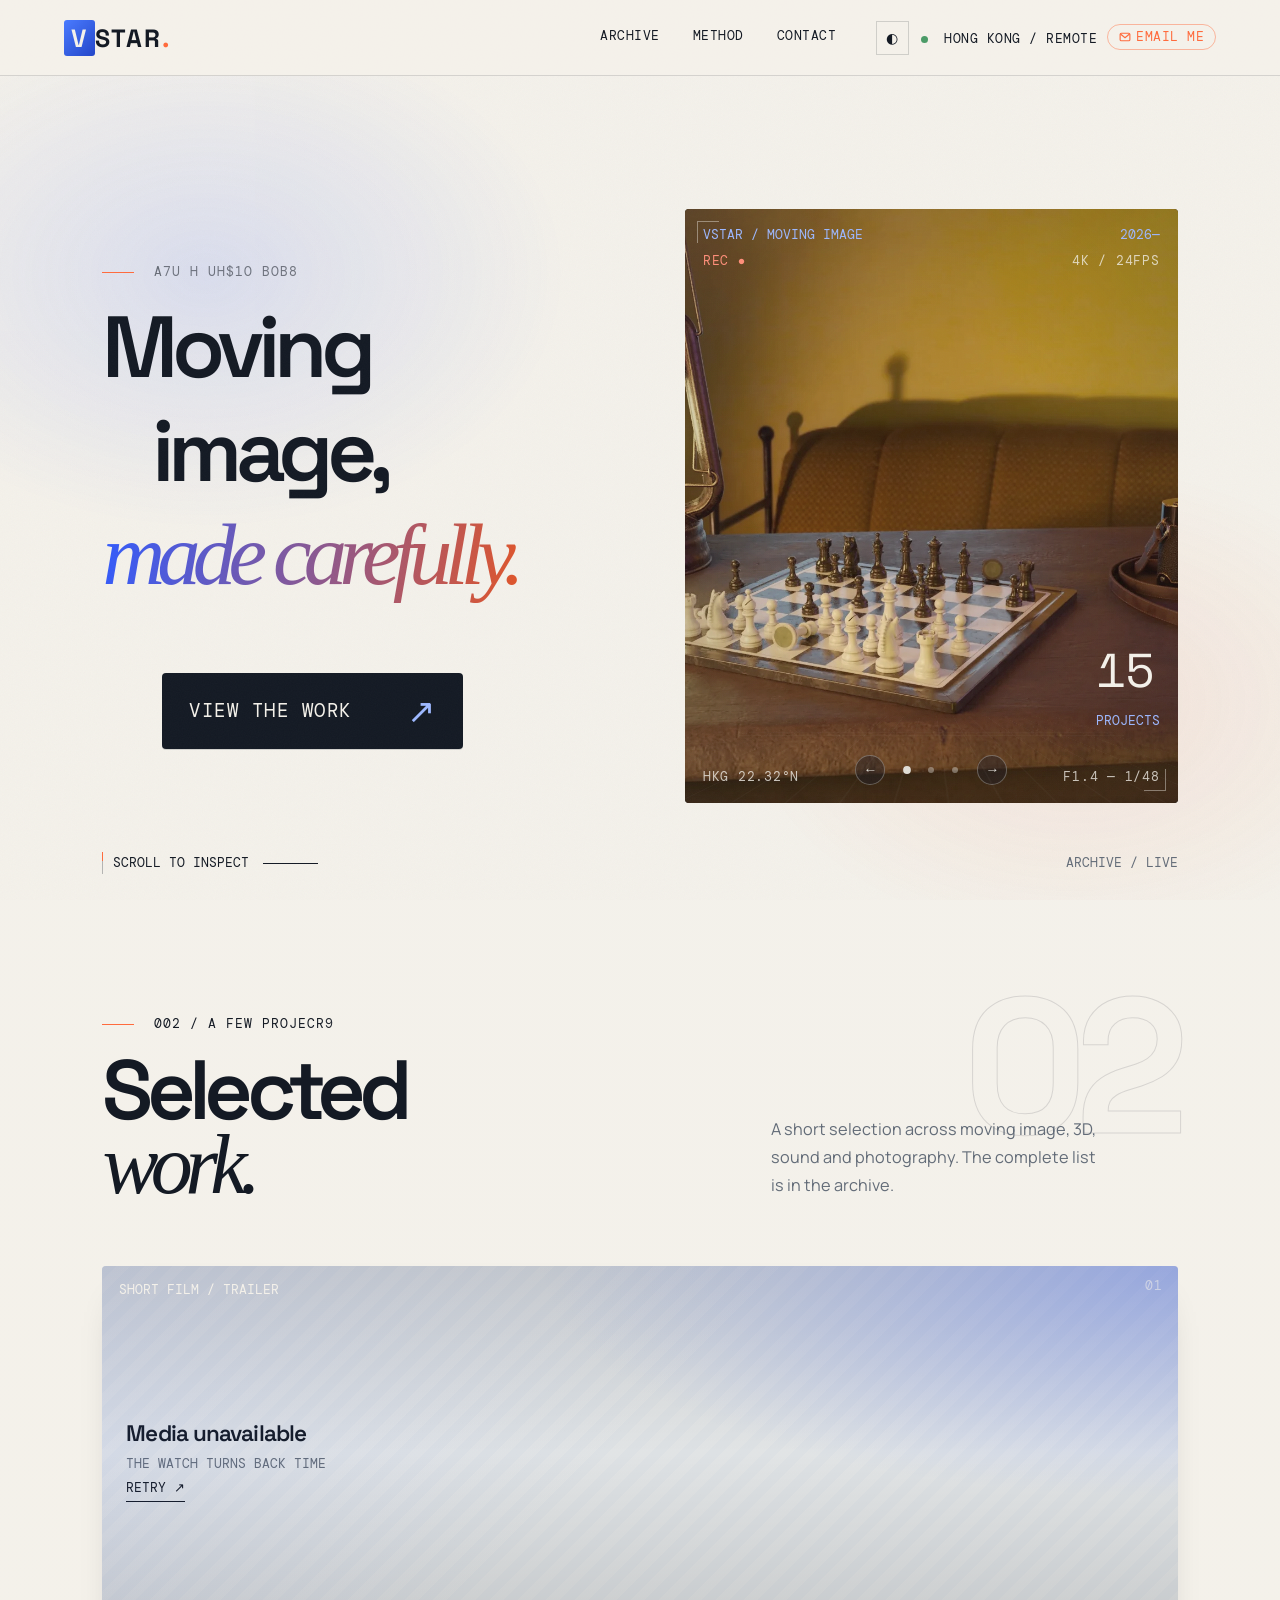
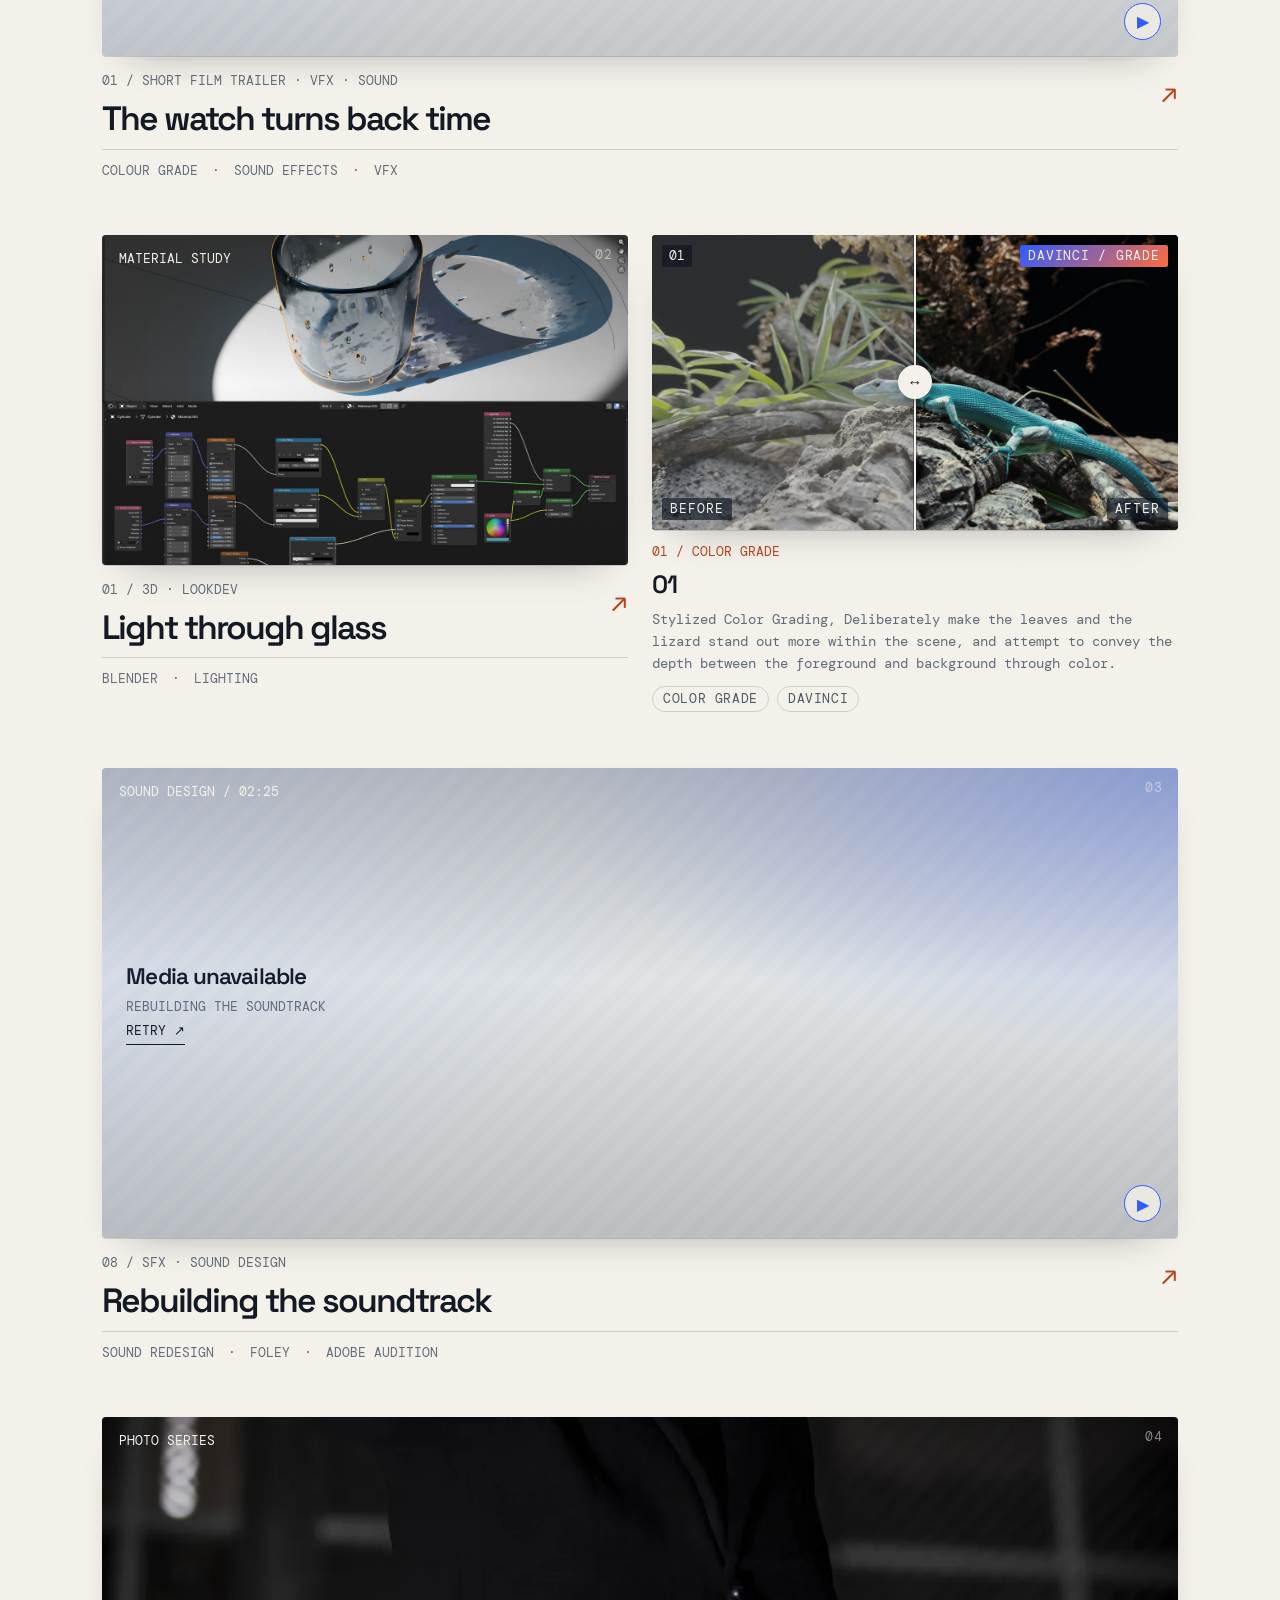
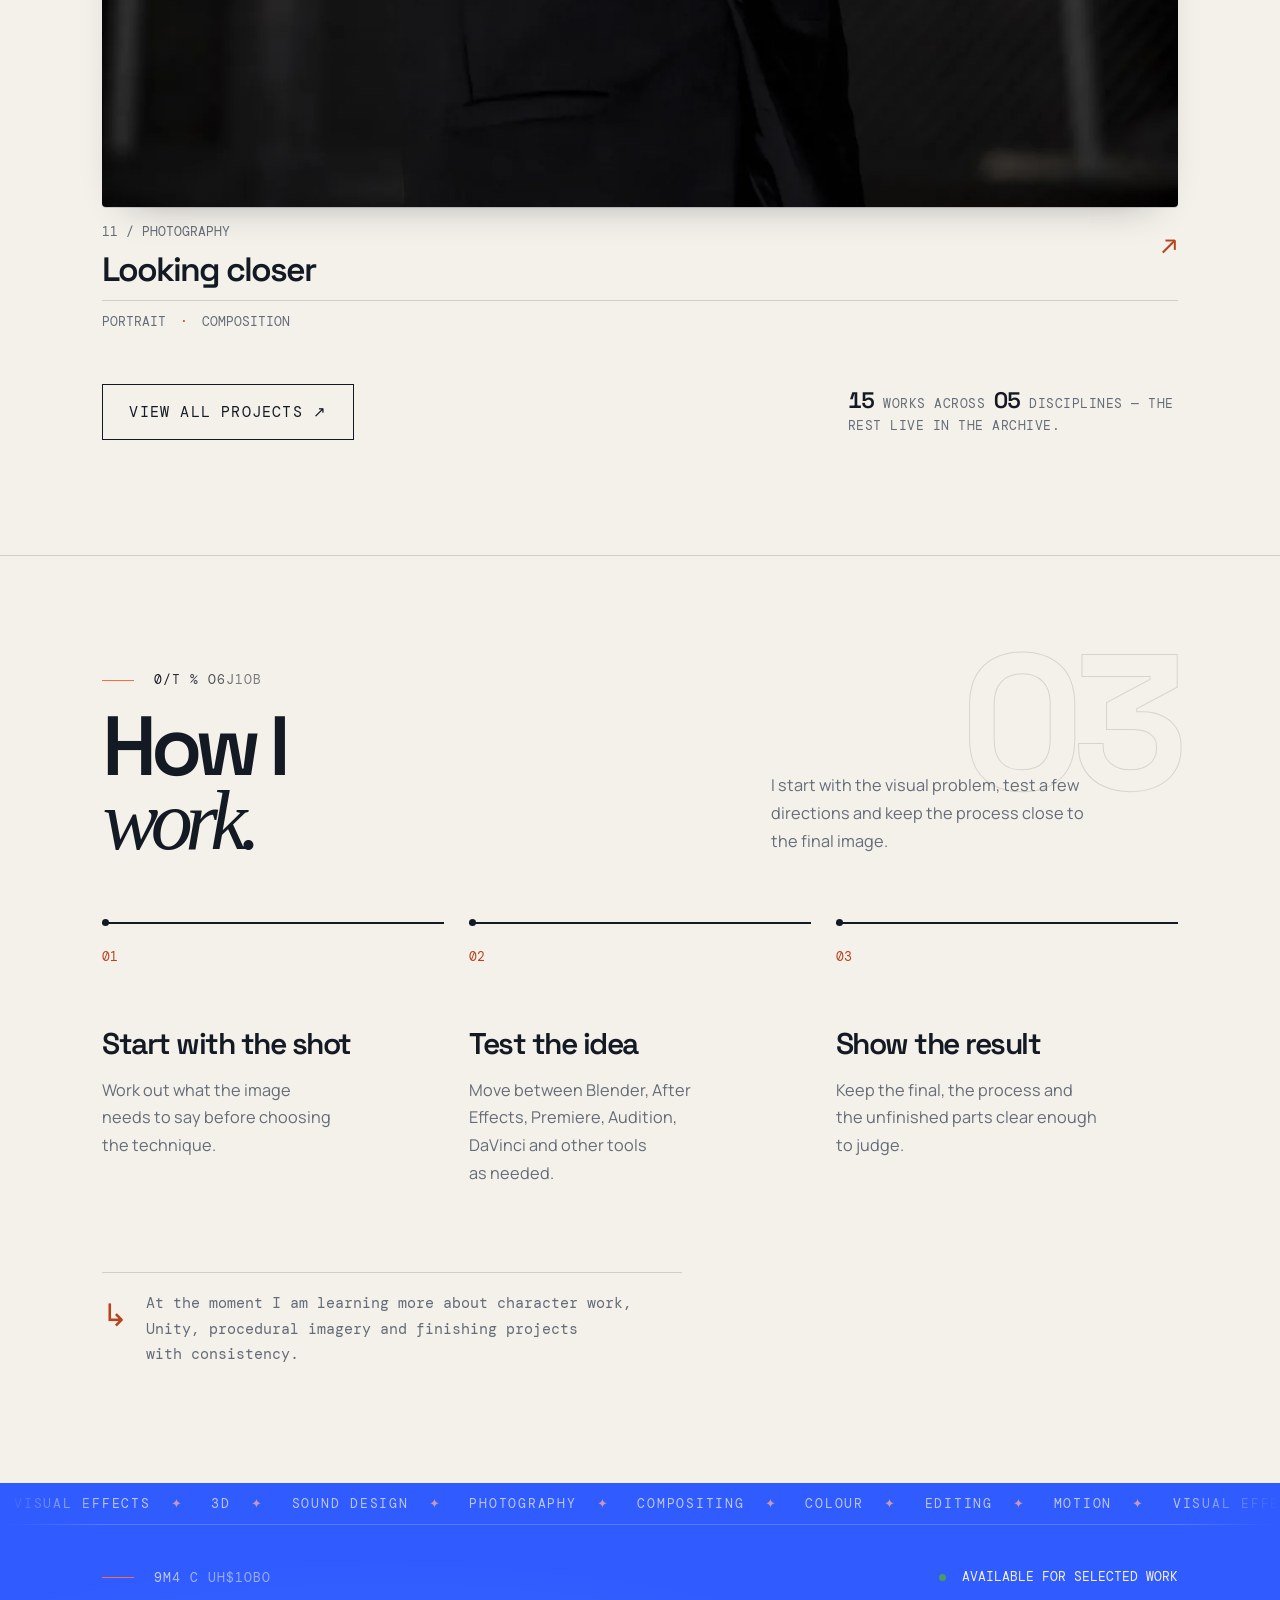
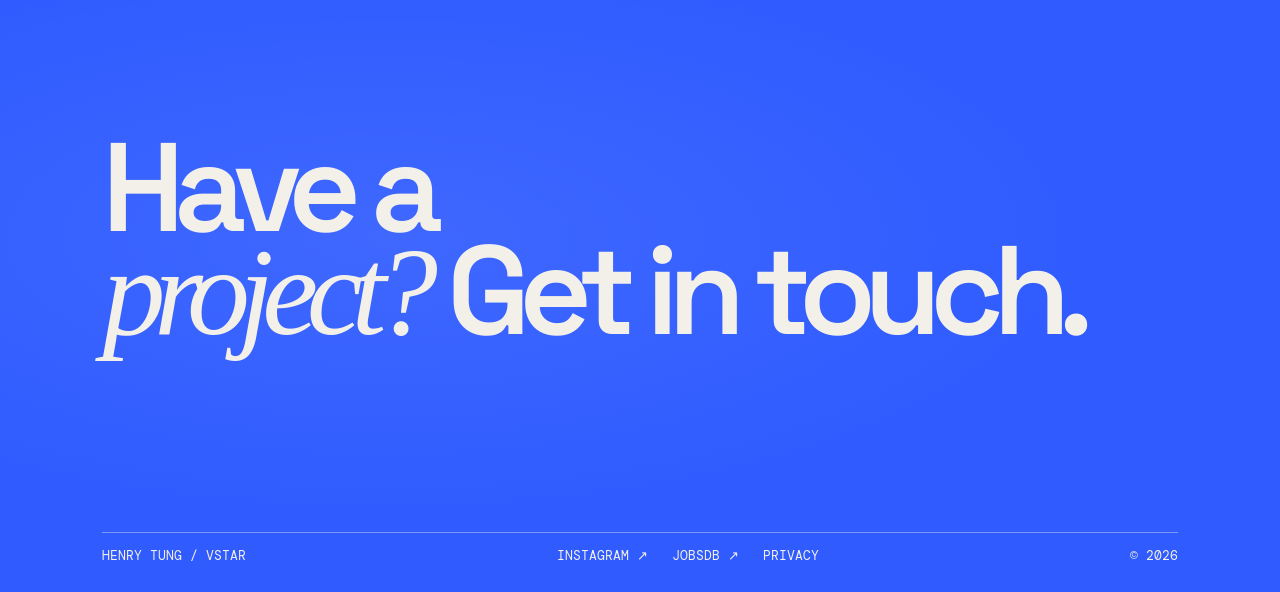
==== commit 5764929b: "Publish: Awwwards-quality pass (tokens, contrast, motion, responsive)" ====
--- a/index.html
+++ b/index.html
@@ -25,8 +25,8 @@
         document.documentElement.dataset.theme = dark ? 'dark' : 'light';
       } catch (e) { /* storage unavailable */ }
     </script>
-    <script type="module" crossorigin src="./assets/index-B4YesjpD.js"></script>
-    <link rel="stylesheet" crossorigin href="./assets/index-eR9IIGG1.css">
+    <script type="module" crossorigin src="./assets/index-CHDDAQ_4.js"></script>
+    <link rel="stylesheet" crossorigin href="./assets/index-Owf7Huy6.css">
   </head>
   <body>
     <div id="root"></div>
--- a/assets/index-Owf7Huy6.css
+++ b/assets/index-Owf7Huy6.css
@@ -0,0 +1 @@
+:root[data-theme]{--foreground:#141a24;--foreground-subtle:#636c78;--foreground-muted:#636c78;--foreground-strong:#141a24;--foreground-emphasis:#141a24;--foreground-intense:#000;--foreground-inverse:#f4f1ea;--background:#f4f1ea;--background-subtle:#f1eee6;--background-muted:#dde1e4;--background-strong:#d5d9dc;--background-inverse:#0a0f1a;--border:#141a2429;--border-muted:#141a2417;--border-strong:#141a2447;--border-emphasis:#141a246b;--border-intense:#141a24;--border-inverse:#f4f1ea;--border-overlay:#141a2417;--primary:#2f5bff;--primary-subtle:#2f5bff14;--primary-soft:#2f5bff29;--primary-muted:#2447c9;--primary-strong:#1b3598;--primary-foreground:#f4f1ea;--secondary:#ff6b3d;--secondary-subtle:#ff6b3d1a;--secondary-soft:#ff6b3d33;--secondary-muted:#e0552a;--secondary-strong:#b8431f;--secondary-foreground:#f4f1ea;--radius:4px}:root[data-theme=dark]{--foreground:#f4f1ea;--foreground-subtle:#a8b1b8;--foreground-muted:#a8b1b8;--foreground-strong:#f4f1ea;--foreground-emphasis:#f4f1ea;--foreground-intense:#fff;--foreground-inverse:#0a0f1a;--background:#0a0f1a;--background-subtle:#0e1626;--background-muted:#141d30;--background-strong:#1c2a44;--background-inverse:#f4f1ea;--border:#f4f1ea33;--border-muted:#f4f1ea1f;--border-strong:#f4f1ea52;--border-emphasis:#f4f1ea80;--border-intense:#f4f1ea;--border-inverse:#0a0f1a;--border-overlay:#f4f1ea1f;--primary:#7fa8ff;--primary-subtle:#7fa8ff1a;--primary-soft:#7fa8ff33;--primary-muted:#9db8ff;--primary-strong:#c0d0ff;--primary-foreground:#0a0f1a;--secondary:#ffa07a;--secondary-subtle:#ffa07a1a;--secondary-soft:#ffa07a33;--secondary-muted:#ffb09a;--secondary-strong:#ffc9b0;--secondary-foreground:#0a0f1a}@layer properties{@supports (((-webkit-hyphens:none)) and (not (margin-trim:inline))) or ((-moz-orient:inline) and (not (color:rgb(from red r g b)))){*,:before,:after,::backdrop{--tw-border-spacing-x:0;--tw-border-spacing-y:0;--tw-translate-x:0;--tw-translate-y:0;--tw-translate-z:0;--tw-rotate-x:initial;--tw-rotate-y:initial;--tw-rotate-z:initial;--tw-skew-x:initial;--tw-skew-y:initial;--tw-pan-x:initial;--tw-pan-y:initial;--tw-pinch-zoom:initial;--tw-space-y-reverse:0;--tw-space-x-reverse:0;--tw-border-style:solid;--tw-leading:initial;--tw-font-weight:initial;--tw-ordinal:initial;--tw-slashed-zero:initial;--tw-numeric-figure:initial;--tw-numeric-spacing:initial;--tw-numeric-fraction:initial;--tw-shadow:0 0 #0000;--tw-shadow-color:initial;--tw-shadow-alpha:100%;--tw-inset-shadow:0 0 #0000;--tw-inset-shadow-color:initial;--tw-inset-shadow-alpha:100%;--tw-ring-color:initial;--tw-ring-shadow:0 0 #0000;--tw-inset-ring-color:initial;--tw-inset-ring-shadow:0 0 #0000;--tw-ring-inset:initial;--tw-ring-offset-width:0px;--tw-ring-offset-color:#fff;--tw-ring-offset-shadow:0 0 #0000;--tw-outline-style:solid;--tw-blur:initial;--tw-brightness:initial;--tw-contrast:initial;--tw-grayscale:initial;--tw-hue-rotate:initial;--tw-invert:initial;--tw-opacity:initial;--tw-saturate:initial;--tw-sepia:initial;--tw-drop-shadow:initial;--tw-drop-shadow-color:initial;--tw-drop-shadow-alpha:100%;--tw-drop-shadow-size:initial;--tw-backdrop-blur:initial;--tw-backdrop-brightness:initial;--tw-backdrop-contrast:initial;--tw-backdrop-grayscale:initial;--tw-backdrop-hue-rotate:initial;--tw-backdrop-invert:initial;--tw-backdrop-opacity:initial;--tw-backdrop-saturate:initial;--tw-backdrop-sepia:initial;--tw-duration:initial;--tw-ease:initial;--tw-scale-x:1;--tw-scale-y:1;--tw-scale-z:1;--tw-content:"";--gradient-glow-rotation:0deg;--border-beam-angle:0deg}}}@layer theme{:root,:host{--font-sans:var(--font-sans);--font-mono:var(--font-mono);--color-black:#000;--color-white:#fff;--spacing:.25rem;--text-xs:.75rem;--text-3xl:1.75rem;--font-weight-normal:400;--font-weight-medium:500;--font-weight-semibold:600;--radius-xs:var(--radius-xs);--radius-sm:var(--radius-sm);--radius-md:var(--radius-md);--radius-lg:var(--radius-lg);--radius-xl:var(--radius-xl);--radius-2xl:var(--radius-2xl);--radius-3xl:var(--radius-3xl);--radius-4xl:var(--radius-4xl);--shadow-md:0 4px 8px -2px var(--shadow-color);--ease-in:cubic-bezier(.4, 0, 1, 1);--ease-out:cubic-bezier(0, 0, .2, 1);--ease-in-out:cubic-bezier(.4, 0, .2, 1);--animate-pulse:pulse 2s cubic-bezier(.4, 0, .6, 1) infinite;--blur-sm:8px;--blur-md:12px;--blur-lg:16px;--blur-xl:24px;--blur-2xl:40px;--blur-3xl:64px;--default-transition-duration:.15s;--default-transition-timing-function:cubic-bezier(.4, 0, .2, 1);--default-font-family:var(--font-sans);--default-mono-font-family:var(--font-mono);--shadow:var(--shadow-md);--radius:var(--radius);--color-border-intense:var(--border-intense);--radius-4xs:var(--radius-4xs);--radius-3xs:var(--radius-3xs);--radius-2xs:var(--radius-2xs);--opacity-disabled:var(--opacity-disabled)}}@layer base{@supports (not ((-webkit-appearance:-apple-pay-button))) or (contain-intrinsic-size:1px){::placeholder{color:currentColor}@supports (color:color-mix(in lab, red, red)){::placeholder{color:color-mix(in oklab, currentcolor 50%, transparent)}}}*,:after,:before,::backdrop{box-sizing:border-box;border:0 solid;margin:0;padding:0}::file-selector-button{box-sizing:border-box;border:0 solid;margin:0;padding:0}html,:host{-webkit-text-size-adjust:100%;tab-size:4;line-height:1.5;font-family:var(--default-font-family,-apple-system, BlinkMacSystemFont, "Segoe UI", Roboto, "Helvetica Neue", "Noto Sans", Arial, sans-serif, "Apple Color Emoji", "Segoe UI Emoji", "Segoe UI Symbol", "Noto Color Emoji");font-feature-settings:var(--default-font-feature-settings,normal);font-variation-settings:var(--default-font-variation-settings,normal);-webkit-tap-highlight-color:transparent}hr{height:0;color:inherit;border-top-width:1px}abbr:where([title]){-webkit-text-decoration:underline dotted;text-decoration:underline dotted}h1,h2,h3,h4,h5,h6{font-size:inherit;font-weight:inherit}a{color:inherit;-webkit-text-decoration:inherit;-webkit-text-decoration:inherit;-webkit-text-decoration:inherit;-webkit-text-decoration:inherit;text-decoration:inherit}b,strong{font-weight:bolder}code,kbd,samp,pre{font-family:var(--default-mono-font-family,ui-monospace, SFMono-Regular, Menlo, Monaco, Consolas, "Liberation Mono", "Courier New", monospace);font-feature-settings:var(--default-mono-font-feature-settings,normal);font-variation-settings:var(--default-mono-font-variation-settings,normal);font-size:1em}small{font-size:80%}sub,sup{vertical-align:baseline;font-size:75%;line-height:0;position:relative}sub{bottom:-.25em}sup{top:-.5em}table{text-indent:0;border-color:inherit;border-collapse:collapse}:-moz-focusring:where(:not(iframe)){outline:auto}progress{vertical-align:baseline}summary{display:list-item}ol,ul,menu{list-style:none}img,svg,video,canvas,audio,iframe,embed,object{vertical-align:middle;display:block}img,video{max-width:100%;height:auto}button,input,select,optgroup,textarea{font:inherit;font-feature-settings:inherit;font-variation-settings:inherit;letter-spacing:inherit;color:inherit;opacity:1;background-color:#0000;border-radius:0}::file-selector-button{font:inherit;font-feature-settings:inherit;font-variation-settings:inherit;letter-spacing:inherit;color:inherit;opacity:1;background-color:#0000;border-radius:0}:where(select:is([multiple],[size])) optgroup{font-weight:bolder}:where(select:is([multiple],[size])) optgroup option{padding-inline-start:20px}::file-selector-button{margin-inline-end:4px}::placeholder{opacity:1}@supports (not ((-webkit-appearance:-apple-pay-button))) or (contain-intrinsic-size:1px){::placeholder{color:currentColor}@supports (color:color-mix(in lab, red, red)){::placeholder{color:color-mix(in oklab, currentcolor 50%, transparent)}}}textarea{resize:vertical}::-webkit-search-decoration{-webkit-appearance:none}::-webkit-date-and-time-value{min-height:1lh;text-align:inherit}::-webkit-datetime-edit{display:inline-flex}::-webkit-datetime-edit-fields-wrapper{padding:0}::-webkit-datetime-edit{padding-block:0}::-webkit-datetime-edit-year-field{padding-block:0}::-webkit-datetime-edit-month-field{padding-block:0}::-webkit-datetime-edit-day-field{padding-block:0}::-webkit-datetime-edit-hour-field{padding-block:0}::-webkit-datetime-edit-minute-field{padding-block:0}::-webkit-datetime-edit-second-field{padding-block:0}::-webkit-datetime-edit-millisecond-field{padding-block:0}::-webkit-datetime-edit-meridiem-field{padding-block:0}::-webkit-calendar-picker-indicator{line-height:1}:-moz-ui-invalid{box-shadow:none}button,input:where([type=button],[type=reset],[type=submit]){appearance:button}::file-selector-button{appearance:button}::-webkit-inner-spin-button{height:auto}::-webkit-outer-spin-button{height:auto}[hidden]:where(:not([hidden=until-found])){display:none!important}*{border-color:var(--border)}:focus-visible{outline-style:var(--tw-outline-style);outline-width:3px}::selection{background-color:var(--selection-color)}body{background-color:var(--background);min-height:100dvh;color:var(--foreground);-webkit-font-smoothing:antialiased;-moz-osx-font-smoothing:grayscale;position:relative}}@layer components;@layer utilities{.\@container{container-type:inline-size}.pointer-events-auto{pointer-events:auto}.pointer-events-none{pointer-events:none}.invisible{visibility:hidden}.visible{visibility:visible}.skeleton-shimmer{position:relative;overflow:hidden}.skeleton-shimmer:after{content:"";background:linear-gradient(90deg, transparent, var(--skeleton-highlight,currentColor), transparent);position:absolute;inset:0;transform:translate(-100%)}@supports (color:color-mix(in lab, red, red)){.skeleton-shimmer:after{background:linear-gradient(90deg, transparent, var(--skeleton-highlight,color-mix(in oklab, currentColor 12%, transparent)), transparent)}}.skeleton-shimmer:after{animation:1.6s ease-in-out infinite skeleton-shimmer}.sr-only{clip-path:inset(50%);white-space:nowrap;border-width:0;width:1px;height:1px;margin:-1px;padding:0;position:absolute;overflow:hidden}.absolute{position:absolute}.fixed{position:fixed}.relative{position:relative}.static{position:static}.sticky{position:sticky}.inset-0{inset:0}.inset-x-0{inset-inline:0}.inset-y-0{inset-block:0}.inset-s-0{inset-inline-start:0}.inset-e-0{inset-inline-end:0}.inset-e-3{inset-inline-end:calc(var(--spacing) * 3)}.top-0{top:0}.top-3{top:calc(var(--spacing) * 3)}.top-4{top:calc(var(--spacing) * 4)}.top-px{top:1px}.right-0{right:0}.right-4{right:calc(var(--spacing) * 4)}.bottom-0{bottom:0}.bottom-4{bottom:calc(var(--spacing) * 4)}.bottom-px{bottom:1px}.left-0{left:0}.left-1\/2{left:50%}.left-4{left:calc(var(--spacing) * 4)}.isolate{isolation:isolate}.-z-10{z-index:calc(10 * -1)}.z-0{z-index:0}.z-1{z-index:1}.z-10{z-index:10}.z-40{z-index:40}.z-50{z-index:50}.z-\[calc\(1000-var\(--toast-index\)\)\]{z-index:calc(1000 - var(--toast-index))}.container{width:100%}@media (width>=40rem){.container{max-width:40rem}}@media (width>=48rem){.container{max-width:48rem}}@media (width>=64rem){.container{max-width:64rem}}@media (width>=80rem){.container{max-width:80rem}}@media (width>=96rem){.container{max-width:96rem}}.-m-0\.5{margin:calc(var(--spacing) * -.5)}.m-0\.5{margin:calc(var(--spacing) * .5)}.-mx-2{margin-inline:calc(var(--spacing) * -2)}.-mx-5{margin-inline:calc(var(--spacing) * -5)}.my-1\.5{margin-block:calc(var(--spacing) * 1.5)}.-ms-0\.5{margin-inline-start:calc(var(--spacing) * -.5)}.-ms-1{margin-inline-start:calc(var(--spacing) * -1)}.-ms-2\.5{margin-inline-start:calc(var(--spacing) * -2.5)}.-ms-3{margin-inline-start:calc(var(--spacing) * -3)}.-ms-3\.5{margin-inline-start:calc(var(--spacing) * -3.5)}.-ms-4{margin-inline-start:calc(var(--spacing) * -4)}.ms-0{margin-inline-start:0}.ms-3{margin-inline-start:calc(var(--spacing) * 3)}.ms-auto{margin-inline-start:auto}.-me-0\.5{margin-inline-end:calc(var(--spacing) * -.5)}.-me-1{margin-inline-end:calc(var(--spacing) * -1)}.-me-1\.25{margin-inline-end:calc(var(--spacing) * -1.25)}.-me-1\.75{margin-inline-end:calc(var(--spacing) * -1.75)}.-me-2\.5{margin-inline-end:calc(var(--spacing) * -2.5)}.-me-2\.25{margin-inline-end:calc(var(--spacing) * -2.25)}.-me-3{margin-inline-end:calc(var(--spacing) * -3)}.-me-3\.5{margin-inline-end:calc(var(--spacing) * -3.5)}.me-0\.5{margin-inline-end:calc(var(--spacing) * .5)}.me-3{margin-inline-end:calc(var(--spacing) * 3)}.-mt-1{margin-top:calc(var(--spacing) * -1)}.-mt-4{margin-top:calc(var(--spacing) * -4)}.mt-0{margin-top:0}.mt-1{margin-top:var(--spacing)}.mt-1\.5{margin-top:calc(var(--spacing) * 1.5)}.mt-2{margin-top:calc(var(--spacing) * 2)}.-mb-3\.5{margin-bottom:calc(var(--spacing) * -3.5)}.-mb-5{margin-bottom:calc(var(--spacing) * -5)}.mb-1\.5{margin-bottom:calc(var(--spacing) * 1.5)}.block{display:block}.contents{display:contents}.flex{display:flex}.grid{display:grid}.hidden{display:none}.inline{display:inline}.inline-block{display:inline-block}.inline-flex{display:inline-flex}.table{display:table}.table-caption{display:table-caption}.table-cell{display:table-cell}.table-row{display:table-row}.aspect-square{aspect-ratio:1}.size-\(--cell-size\){width:var(--cell-size);height:var(--cell-size)}.size-\(--rating-size\){width:var(--rating-size);height:var(--rating-size)}.size-2\.5{width:calc(var(--spacing) * 2.5);height:calc(var(--spacing) * 2.5)}.size-3{width:calc(var(--spacing) * 3);height:calc(var(--spacing) * 3)}.size-3\.5{width:calc(var(--spacing) * 3.5);height:calc(var(--spacing) * 3.5)}.size-4{width:calc(var(--spacing) * 4);height:calc(var(--spacing) * 4)}.size-4\.5{width:calc(var(--spacing) * 4.5);height:calc(var(--spacing) * 4.5)}.size-5{width:calc(var(--spacing) * 5);height:calc(var(--spacing) * 5)}.size-6{width:calc(var(--spacing) * 6);height:calc(var(--spacing) * 6)}.size-7{width:calc(var(--spacing) * 7);height:calc(var(--spacing) * 7)}.size-8{width:calc(var(--spacing) * 8);height:calc(var(--spacing) * 8)}.size-9{width:calc(var(--spacing) * 9);height:calc(var(--spacing) * 9)}.size-10{width:calc(var(--spacing) * 10);height:calc(var(--spacing) * 10)}.size-11{width:calc(var(--spacing) * 11);height:calc(var(--spacing) * 11)}.size-12{width:calc(var(--spacing) * 12);height:calc(var(--spacing) * 12)}.size-56{width:calc(var(--spacing) * 56);height:calc(var(--spacing) * 56)}.size-\[0\.5em\]{width:.5em;height:.5em}.size-\[1\.12em\]{width:1.12em;height:1.12em}.size-\[1\.125em\]{width:1.125em;height:1.125em}.size-\[1\.778em\]{width:1.778em;height:1.778em}.size-\[1em\]{width:1em;height:1em}.size-\[30\%\]{width:30%;height:30%}.size-\[50\%\]{width:50%;height:50%}.size-\[56\%\]{width:56%;height:56%}.size-\[66\%\]{width:66%;height:66%}.size-auto{width:auto;height:auto}.size-full{width:100%;height:100%}.\[height\:var\(--drawer-height\,auto\)\]{height:var(--drawer-height,auto)}.h-\(--accordion-panel-height\){height:var(--accordion-panel-height)}.h-\(--cell-size\){height:var(--cell-size)}.h-\(--collapsible-panel-height\){height:var(--collapsible-panel-height)}.h-\(--popup-height\){height:var(--popup-height)}.h-\(--positioner-height\){height:var(--positioner-height)}.h-\(--textarea-h\){height:var(--textarea-h)}.h-1{height:var(--spacing)}.h-1\.5{height:calc(var(--spacing) * 1.5)}.h-4{height:calc(var(--spacing) * 4)}.h-5{height:calc(var(--spacing) * 5)}.h-6{height:calc(var(--spacing) * 6)}.h-7{height:calc(var(--spacing) * 7)}.h-8{height:calc(var(--spacing) * 8)}.h-10{height:calc(var(--spacing) * 10)}.h-12{height:calc(var(--spacing) * 12)}.h-\[0\.2em\]\!{height:.2em!important}.h-\[0\.35em\]\!{height:.35em!important}.h-\[1em\]{height:1em}.h-\[calc\(100\%\+\(--spacing\(1\)\)\)\]{height:calc(100% + (var(--spacing)))}.h-\[calc\(100dvh-1\.5rem-var\(--snap-offset\,0\)\)\]{height:calc(100dvh - 1.5rem - var(--snap-offset,0))}.h-\[calc\(100dvh-1rem\)\]{height:calc(100dvh - 1rem)}.h-\[var\(--height\)\]{height:var(--height)}.h-auto{height:auto}.h-full{height:100%}.h-lh{height:1lh}.h-px{height:1px}.max-h-\(--available-height\){max-height:var(--available-height)}.max-h-full{max-height:100%}.min-h-0{min-height:0}.min-h-2{min-height:calc(var(--spacing) * 2)}.min-h-4{min-height:calc(var(--spacing) * 4)}.min-h-16{min-height:calc(var(--spacing) * 16)}.min-h-20{min-height:calc(var(--spacing) * 20)}.min-h-24{min-height:calc(var(--spacing) * 24)}.w-\(--active-tab-width\){width:var(--active-tab-width)}.w-\(--anchor-width\){width:var(--anchor-width)}.w-\(--popup-width\){width:var(--popup-width)}.w-\(--positioner-width\){width:var(--positioner-width)}.w-1\.5{width:calc(var(--spacing) * 1.5)}.w-3{width:calc(var(--spacing) * 3)}.w-4{width:calc(var(--spacing) * 4)}.w-5{width:calc(var(--spacing) * 5)}.w-6{width:calc(var(--spacing) * 6)}.w-7{width:calc(var(--spacing) * 7)}.w-7\.5{width:calc(var(--spacing) * 7.5)}.w-8{width:calc(var(--spacing) * 8)}.w-9\.5{width:calc(var(--spacing) * 9.5)}.w-10{width:calc(var(--spacing) * 10)}.w-11\.5{width:calc(var(--spacing) * 11.5)}.w-12{width:calc(var(--spacing) * 12)}.w-18{width:calc(var(--spacing) * 18)}.w-24{width:calc(var(--spacing) * 24)}.w-30{width:calc(var(--spacing) * 30)}.w-35{width:calc(var(--spacing) * 35)}.w-90{width:calc(var(--spacing) * 90)}.w-96{width:calc(var(--spacing) * 96)}.w-100{width:calc(var(--spacing) * 100)}.w-150{width:calc(var(--spacing) * 150)}.w-\[0\.8em\]\!{width:.8em!important}.w-\[1\.4em\]\!{width:1.4em!important}.w-\[calc\(100\%-var\(--border-width\)\*2\)\]{width:calc(100% - var(--border-width) * 2)}.w-\[calc\(var\(--anchor-width\)\+1rem\)\]{width:calc(var(--anchor-width) + 1rem)}.w-auto{width:auto}.w-fit{width:fit-content}.w-full{width:100%}.w-max{width:max-content}.w-px{width:1px}.max-w-\(--available-width\){max-width:var(--available-width)}.max-w-60{max-width:calc(var(--spacing) * 60)}.max-w-80{max-width:calc(var(--spacing) * 80)}.max-w-\[calc\(100vw-2rem\)\]{max-width:calc(100vw - 2rem)}.max-w-full{max-width:100%}.max-w-none{max-width:none}.min-w-0{min-width:0}.min-w-2{min-width:calc(var(--spacing) * 2)}.min-w-3\.5{min-width:calc(var(--spacing) * 3.5)}.min-w-4{min-width:calc(var(--spacing) * 4)}.min-w-5{min-width:calc(var(--spacing) * 5)}.min-w-6{min-width:calc(var(--spacing) * 6)}.min-w-6\.5{min-width:calc(var(--spacing) * 6.5)}.min-w-7{min-width:calc(var(--spacing) * 7)}.min-w-8{min-width:calc(var(--spacing) * 8)}.min-w-8\.5{min-width:calc(var(--spacing) * 8.5)}.min-w-10{min-width:calc(var(--spacing) * 10)}.min-w-10\.5{min-width:calc(var(--spacing) * 10.5)}.min-w-12{min-width:calc(var(--spacing) * 12)}.min-w-15{min-width:calc(var(--spacing) * 15)}.min-w-36{min-width:calc(var(--spacing) * 36)}.min-w-40{min-width:calc(var(--spacing) * 40)}.min-w-48{min-width:calc(var(--spacing) * 48)}.min-w-50{min-width:calc(var(--spacing) * 50)}.min-w-56{min-width:calc(var(--spacing) * 56)}.flex-1{flex:1}.shrink{flex-shrink:1}.shrink-0{flex-shrink:0}.grow{flex-grow:1}.grow-0{flex-grow:0}.basis-full{flex-basis:100%}.caption-bottom{caption-side:bottom}.caption-top{caption-side:top}.border-collapse{border-collapse:collapse}.border-separate{border-collapse:separate}.border-spacing-0{--tw-border-spacing-x:0px;--tw-border-spacing-y:0px;border-spacing:var(--tw-border-spacing-x) var(--tw-border-spacing-y)}.origin-\(--transform-origin\){transform-origin:var(--transform-origin)}.origin-bottom{transform-origin:bottom}.origin-center{transform-origin:50%}.origin-left{transform-origin:0}.origin-right{transform-origin:100%}.origin-top{transform-origin:top}.-translate-x-1\/2{--tw-translate-x:calc(calc(1 / 2 * 100%) * -1);translate:var(--tw-translate-x) var(--tw-translate-y)}.-translate-y-1\/2{--tw-translate-y:calc(calc(1 / 2 * 100%) * -1);translate:var(--tw-translate-x) var(--tw-translate-y)}.-translate-y-full{--tw-translate-y:-100%;translate:var(--tw-translate-x) var(--tw-translate-y)}.translate-y-\[calc\(-50\%-2px\)\]{--tw-translate-y:calc(-50% - 2px);translate:var(--tw-translate-x) var(--tw-translate-y)}.-rotate-90{rotate:-90deg}.rotate-45{rotate:45deg}.rotate-90{rotate:90deg}.rotate-180{rotate:180deg}.\[transform\:translateX\(calc\(var\(--drawer-swipe-movement-x\)\+var\(--stack-offset\)\)\)_scale\(var\(--stack-scale\)\)\]{transform:translateX(calc(var(--drawer-swipe-movement-x) + var(--stack-offset))) scale(var(--stack-scale))}.\[transform\:translateX\(calc\(var\(--drawer-swipe-movement-x\)-var\(--stack-offset\)\)\)_scale\(var\(--stack-scale\)\)\]{transform:translateX(calc(var(--drawer-swipe-movement-x) - var(--stack-offset))) scale(var(--stack-scale))}.\[transform\:translateX\(var\(--toast-swipe-movement-x\)\)_translateY\(calc\(var\(--toast-swipe-movement-y\)\+\(var\(--toast-index\)\*var\(--peek\)\)\+\(var\(--shrink\)\*var\(--height\)\)\)\)_scale\(var\(--scale\)\)\]{transform:translateX(var(--toast-swipe-movement-x)) translateY(calc(var(--toast-swipe-movement-y) + (var(--toast-index) * var(--peek)) + (var(--shrink) * var(--height)))) scale(var(--scale))}.\[transform\:translateX\(var\(--toast-swipe-movement-x\)\)_translateY\(calc\(var\(--toast-swipe-movement-y\)-\(var\(--toast-index\)\*var\(--peek\)\)-\(var\(--shrink\)\*var\(--height\)\)\)\)_scale\(var\(--scale\)\)\]{transform:translateX(var(--toast-swipe-movement-x)) translateY(calc(var(--toast-swipe-movement-y) - (var(--toast-index) * var(--peek)) - (var(--shrink) * var(--height)))) scale(var(--scale))}.\[transform\:translateY\(calc\(var\(--drawer-snap-point-offset\,0px\)\+var\(--drawer-swipe-movement-y\)\)\)\]{transform:translateY(calc(var(--drawer-snap-point-offset,0px) + var(--drawer-swipe-movement-y)))}.\[transform\:translateY\(calc\(var\(--drawer-swipe-movement-y\)\+var\(--stack-offset\)\)\)_scale\(var\(--stack-scale\)\)\]{transform:translateY(calc(var(--drawer-swipe-movement-y) + var(--stack-offset))) scale(var(--stack-scale))}.\[transform\:translateY\(calc\(var\(--drawer-swipe-movement-y\)-var\(--stack-offset\)\)\)_scale\(var\(--stack-scale\)\)\]{transform:translateY(calc(var(--drawer-swipe-movement-y) - var(--stack-offset))) scale(var(--stack-scale))}.transform{transform:var(--tw-rotate-x,) var(--tw-rotate-y,) var(--tw-rotate-z,) var(--tw-skew-x,) var(--tw-skew-y,)}.transform-gpu{transform:translateZ(0) var(--tw-rotate-x,) var(--tw-rotate-y,) var(--tw-rotate-z,) var(--tw-skew-x,) var(--tw-skew-y,)}.animate-\[toast-progress_linear_forwards\]{animation:linear forwards toast-progress}.animate-ping-paced{animation:2.5s cubic-bezier(0,0,.2,1) infinite ping-paced}.cursor-default{cursor:default}.cursor-not-allowed{cursor:not-allowed}.cursor-pointer{cursor:pointer}.touch-pan-x{--tw-pan-x:pan-x;touch-action:var(--tw-pan-x,) var(--tw-pan-y,) var(--tw-pinch-zoom,)}.touch-pan-y{--tw-pan-y:pan-y;touch-action:var(--tw-pan-x,) var(--tw-pan-y,) var(--tw-pinch-zoom,)}.touch-pinch-zoom{--tw-pinch-zoom:pinch-zoom;touch-action:var(--tw-pan-x,) var(--tw-pan-y,) var(--tw-pinch-zoom,)}.touch-none{touch-action:none}.resize{resize:both}.resize-none{resize:none}.resize-y{resize:vertical}.scrollbar-none{scrollbar-width:none}.\[grid-template-columns\:auto_1fr_auto\]{grid-template-columns:auto 1fr auto}.grid-cols-\[1fr_auto\]{grid-template-columns:1fr auto}.grid-cols-\[auto_1fr_auto\]{grid-template-columns:auto 1fr auto}.grid-rows-\[0fr\]{grid-template-rows:0fr}.flex-col{flex-direction:column}.flex-col-reverse{flex-direction:column-reverse}.flex-row{flex-direction:row}.flex-row-reverse{flex-direction:row-reverse}.flex-wrap{flex-wrap:wrap}.place-items-center{place-items:center}.items-center{align-items:center}.items-end{align-items:flex-end}.items-start{align-items:flex-start}.items-stretch{align-items:stretch}.justify-between{justify-content:space-between}.justify-center{justify-content:center}.justify-end{justify-content:flex-end}.justify-start{justify-content:flex-start}.gap-0\.5{gap:calc(var(--spacing) * .5)}.gap-0\.75{gap:calc(var(--spacing) * .75)}.gap-1{gap:var(--spacing)}.gap-1\.5{gap:calc(var(--spacing) * 1.5)}.gap-1\.25{gap:calc(var(--spacing) * 1.25)}.gap-2{gap:calc(var(--spacing) * 2)}.gap-2\.5{gap:calc(var(--spacing) * 2.5)}.gap-3{gap:calc(var(--spacing) * 3)}.gap-3\.5{gap:calc(var(--spacing) * 3.5)}.gap-4{gap:calc(var(--spacing) * 4)}.gap-4\.5{gap:calc(var(--spacing) * 4.5)}.gap-6{gap:calc(var(--spacing) * 6)}.gap-7{gap:calc(var(--spacing) * 7)}.gap-\[3\%\]{gap:3%}:where(.-space-y-\(--border-width\)>:not(:last-child)){--tw-space-y-reverse:0;margin-block-start:calc(calc(var(--border-width) * -1) * var(--tw-space-y-reverse));margin-block-end:calc(calc(var(--border-width) * -1) * calc(1 - var(--tw-space-y-reverse)))}:where(.space-y-\(--border-width\)>:not(:last-child)){--tw-space-y-reverse:0;margin-block-start:calc(var(--border-width) * var(--tw-space-y-reverse));margin-block-end:calc(var(--border-width) * calc(1 - var(--tw-space-y-reverse)))}:where(.space-y-\[-0\.2em\]>:not(:last-child)){--tw-space-y-reverse:0;margin-block-start:calc(-.2em * var(--tw-space-y-reverse));margin-block-end:calc(-.2em * calc(1 - var(--tw-space-y-reverse)))}.gap-x-0{column-gap:0}.gap-x-2{column-gap:calc(var(--spacing) * 2)}:where(.-space-x-\(--border-width\)>:not(:last-child)){--tw-space-x-reverse:0;margin-inline-start:calc(calc(var(--border-width) * -1) * var(--tw-space-x-reverse));margin-inline-end:calc(calc(var(--border-width) * -1) * calc(1 - var(--tw-space-x-reverse)))}:where(.space-x-\(--border-width\)>:not(:last-child)){--tw-space-x-reverse:0;margin-inline-start:calc(var(--border-width) * var(--tw-space-x-reverse));margin-inline-end:calc(var(--border-width) * calc(1 - var(--tw-space-x-reverse)))}:where(.space-x-\[-0\.2em\]>:not(:last-child)){--tw-space-x-reverse:0;margin-inline-start:calc(-.2em * var(--tw-space-x-reverse));margin-inline-end:calc(-.2em * calc(1 - var(--tw-space-x-reverse)))}.gap-y-1\.5{row-gap:calc(var(--spacing) * 1.5)}.gap-y-2{row-gap:calc(var(--spacing) * 2)}.self-center{align-self:center}.self-start{align-self:flex-start}.self-stretch{align-self:stretch}.truncate{text-overflow:ellipsis;white-space:nowrap;overflow:hidden}.overflow-auto{overflow:auto}.overflow-hidden{overflow:hidden}.overflow-visible{overflow:visible}.overflow-x-hidden{overflow-x:hidden}.overflow-y-auto{overflow-y:auto}.overscroll-contain{overscroll-behavior:contain}.rounded{border-radius:var(--radius)}.rounded-\(--card-radius\){border-radius:var(--card-radius)}.rounded-2xl{border-radius:var(--radius-2xl)}.rounded-2xs{border-radius:var(--radius-2xs)}.rounded-3xs{border-radius:var(--radius-3xs)}.rounded-4xs{border-radius:var(--radius-4xs)}.rounded-\[2px\]{border-radius:2px}.rounded-\[3px\]{border-radius:3px}.rounded-\[calc\(tan\(atan2\(var\(--radius-3xs\)\,1rem\)\)\*100\%\)\]{border-radius:calc(tan(atan2(var(--radius-3xs), 1rem)) * 100%)}.rounded-\[calc\(tan\(atan2\(var\(--radius-md\)\,2\.5rem\)\)\*100\%\)\]{border-radius:calc(tan(atan2(var(--radius-md), 2.5rem)) * 100%)}.rounded-\[calc\(tan\(atan2\(var\(--radius-sm\)\,2rem\)\)\*100\%\)\]{border-radius:calc(tan(atan2(var(--radius-sm), 2rem)) * 100%)}.rounded-\[calc\(var\(--card-radius\)\*4\/3\)\]{border-radius:calc(var(--card-radius) * 4 / 3)}.rounded-\[calc\(var\(--radius-2xl\)\*5\/6\)\]{border-radius:calc(var(--radius-2xl) * 5 / 6)}.rounded-\[calc\(var\(--radius-xs\)-0\.0625rem\)\]{border-radius:calc(var(--radius-xs) - .0625rem)}.rounded-\[inherit\]{border-radius:inherit}.rounded-full{border-radius:2147483647px}.rounded-lg{border-radius:var(--radius-lg)}.rounded-md{border-radius:var(--radius-md)}.rounded-none{border-radius:0}.rounded-sm{border-radius:var(--radius-sm)}.rounded-xl{border-radius:var(--radius-xl)}.rounded-xs{border-radius:var(--radius-xs)}.rounded-s-md{border-start-start-radius:var(--radius-md);border-end-start-radius:var(--radius-md)}.rounded-s-sm{border-start-start-radius:var(--radius-sm);border-end-start-radius:var(--radius-sm)}.rounded-s-xs{border-start-start-radius:var(--radius-xs);border-end-start-radius:var(--radius-xs)}.rounded-e-md{border-start-end-radius:var(--radius-md);border-end-end-radius:var(--radius-md)}.rounded-e-sm{border-start-end-radius:var(--radius-sm);border-end-end-radius:var(--radius-sm)}.rounded-e-xs{border-start-end-radius:var(--radius-xs);border-end-end-radius:var(--radius-xs)}.rounded-t-\[min\(var\(--radius-3xs\)\,35\%\)\]{border-top-left-radius:min(var(--radius-3xs), 35%);border-top-right-radius:min(var(--radius-3xs), 35%)}.rounded-t-none{border-top-left-radius:0;border-top-right-radius:0}.rounded-b-\[inherit\]{border-bottom-right-radius:inherit;border-bottom-left-radius:inherit}.rounded-b-\[min\(var\(--radius-3xs\)\,35\%\)\]{border-bottom-right-radius:min(var(--radius-3xs), 35%);border-bottom-left-radius:min(var(--radius-3xs), 35%)}.rounded-b-none{border-bottom-right-radius:0;border-bottom-left-radius:0}.border{border-style:var(--tw-border-style);border-width:var(--border-width)}.border-2{border-style:var(--tw-border-style);border-width:2px}.border-3{border-style:var(--tw-border-style);border-width:3px}.border-s{border-inline-start-style:var(--tw-border-style);border-inline-start-width:var(--border-width)}.border-dashed{--tw-border-style:dashed;border-style:dashed}.border-double{--tw-border-style:double;border-style:double}.border-solid{--tw-border-style:solid;border-style:solid}.border-border{border-color:var(--border)}.border-border-inverse{border-color:var(--border-inverse)}.border-border-muted{border-color:var(--border-muted)}.border-border-overlay{border-color:var(--border-overlay)}.border-border-strong{border-color:var(--border-strong)}.border-current{border-color:currentColor}.border-error-soft{border-color:var(--error-soft)}.border-info-soft{border-color:var(--info-soft)}.border-primary{border-color:var(--primary)}.border-primary-soft{border-color:var(--primary-soft)}.border-secondary-soft{border-color:var(--secondary-soft)}.border-success-soft{border-color:var(--success-soft)}.border-transparent{border-color:#0000}.border-warning-soft{border-color:var(--warning-soft)}.border-white{border-color:var(--color-white)}.border-white\/15{border-color:#ffffff26}@supports (color:color-mix(in lab, red, red)){.border-white\/15{border-color:color-mix(in oklab, var(--color-white) 15%, transparent)}}.border-white\/25{border-color:#ffffff40}@supports (color:color-mix(in lab, red, red)){.border-white\/25{border-color:color-mix(in oklab, var(--color-white) 25%, transparent)}}.bg-\(--progress-color\){background-color:var(--progress-color)}.bg-\(--sparkline-color\){background-color:var(--sparkline-color)}.bg-background{background-color:var(--background)}.bg-background-inverse{background-color:var(--background-inverse)}.bg-background-muted{background-color:var(--background-muted)}.bg-background-strong{background-color:var(--background-strong)}.bg-background-subtle{background-color:var(--background-subtle)}.bg-black\/30{background-color:#0000004d}@supports (color:color-mix(in lab, red, red)){.bg-black\/30{background-color:color-mix(in oklab, var(--color-black) 30%, transparent)}}.bg-border{background-color:var(--border)}.bg-border-strong{background-color:var(--border-strong)}.bg-current,.bg-current\/7{background-color:currentColor}@supports (color:color-mix(in lab, red, red)){.bg-current\/7{background-color:color-mix(in oklab, currentcolor 7%, transparent)}}.bg-current\/10{background-color:currentColor}@supports (color:color-mix(in lab, red, red)){.bg-current\/10{background-color:color-mix(in oklab, currentcolor 10%, transparent)}}.bg-current\/11{background-color:currentColor}@supports (color:color-mix(in lab, red, red)){.bg-current\/11{background-color:color-mix(in oklab, currentcolor 11%, transparent)}}.bg-current\/12{background-color:currentColor}@supports (color:color-mix(in lab, red, red)){.bg-current\/12{background-color:color-mix(in oklab, currentcolor 12%, transparent)}}.bg-current\/28{background-color:currentColor}@supports (color:color-mix(in lab, red, red)){.bg-current\/28{background-color:color-mix(in oklab, currentcolor 28%, transparent)}}.bg-current\/40{background-color:currentColor}@supports (color:color-mix(in lab, red, red)){.bg-current\/40{background-color:color-mix(in oklab, currentcolor 40%, transparent)}}.bg-current\/58{background-color:currentColor}@supports (color:color-mix(in lab, red, red)){.bg-current\/58{background-color:color-mix(in oklab, currentcolor 58%, transparent)}}.bg-error{background-color:var(--error)}.bg-error-emphasis{background-color:var(--error-emphasis)}.bg-error-muted{background-color:var(--error-muted)}.bg-error-subtle{background-color:var(--error-subtle)}.bg-foreground-intense{background-color:var(--foreground-intense)}.bg-info-muted{background-color:var(--info-muted)}.bg-info-subtle{background-color:var(--info-subtle)}.bg-primary{background-color:var(--primary)}.bg-primary-foreground{background-color:var(--primary-foreground)}.bg-primary-subtle{background-color:var(--primary-subtle)}.bg-secondary{background-color:var(--secondary)}.bg-secondary-muted{background-color:var(--secondary-muted)}.bg-secondary-subtle{background-color:var(--secondary-subtle)}.bg-success-emphasis{background-color:var(--success-emphasis)}.bg-success-muted{background-color:var(--success-muted)}.bg-success-subtle{background-color:var(--success-subtle)}.bg-transparent{background-color:#0000}.bg-warning-emphasis{background-color:var(--warning-emphasis)}.bg-warning-muted{background-color:var(--warning-muted)}.bg-warning-subtle{background-color:var(--warning-subtle)}.bg-white{background-color:var(--color-white)}.bg-white\/10{background-color:#ffffff1a}@supports (color:color-mix(in lab, red, red)){.bg-white\/10{background-color:color-mix(in oklab, var(--color-white) 10%, transparent)}}.bg-white\/25{background-color:#ffffff40}@supports (color:color-mix(in lab, red, red)){.bg-white\/25{background-color:color-mix(in oklab, var(--color-white) 25%, transparent)}}.mask-intersect{-webkit-mask-composite:source-in;-webkit-mask-composite:source-in;-webkit-mask-composite:source-in;mask-composite:intersect}.mask-no-repeat{-webkit-mask-repeat:no-repeat;mask-repeat:no-repeat}.fill-background-inverse{fill:var(--background-inverse)}.stroke-background-strong{stroke:var(--background-strong)}.stroke-border{stroke:var(--border)}.stroke-border-strong{stroke:var(--border-strong)}.stroke-primary{stroke:var(--primary)}.stroke-white{stroke:var(--color-white)}.stroke-white\/25{stroke:#ffffff40}@supports (color:color-mix(in lab, red, red)){.stroke-white\/25{stroke:color-mix(in oklab, var(--color-white) 25%, transparent)}}.stroke-2{stroke-width:2px}.stroke-4\!{stroke-width:4px!important}.object-cover{object-fit:cover}.p-0{padding:0}.p-0\.5{padding:calc(var(--spacing) * .5)}.p-1{padding:var(--spacing)}.p-1\.5{padding:calc(var(--spacing) * 1.5)}.p-1\.25{padding:calc(var(--spacing) * 1.25)}.p-2{padding:calc(var(--spacing) * 2)}.p-2\.5{padding:calc(var(--spacing) * 2.5)}.p-3{padding:calc(var(--spacing) * 3)}.p-4{padding:calc(var(--spacing) * 4)}.p-5{padding:calc(var(--spacing) * 5)}.p-6{padding:calc(var(--spacing) * 6)}.p-\[calc\(var\(--rating-size\)\/6\)\]{padding:calc(var(--rating-size) / 6)}.p-px{padding:1px}.px-0{padding-inline:0}.px-0\.5{padding-inline:calc(var(--spacing) * .5)}.px-1{padding-inline:var(--spacing)}.px-1\.5{padding-inline:calc(var(--spacing) * 1.5)}.px-1\.25{padding-inline:calc(var(--spacing) * 1.25)}.px-1\.75{padding-inline:calc(var(--spacing) * 1.75)}.px-2{padding-inline:calc(var(--spacing) * 2)}.px-2\.5{padding-inline:calc(var(--spacing) * 2.5)}.px-3{padding-inline:calc(var(--spacing) * 3)}.px-3\.5{padding-inline:calc(var(--spacing) * 3.5)}.px-4{padding-inline:calc(var(--spacing) * 4)}.px-4\.5{padding-inline:calc(var(--spacing) * 4.5)}.px-5{padding-inline:calc(var(--spacing) * 5)}.px-5\.5{padding-inline:calc(var(--spacing) * 5.5)}.px-6{padding-inline:calc(var(--spacing) * 6)}.px-\[calc\(var\(--cell-size\)\+0\.5rem\)\]{padding-inline:calc(var(--cell-size) + .5rem)}.py-0\.5{padding-block:calc(var(--spacing) * .5)}.py-1{padding-block:var(--spacing)}.py-1\.5{padding-block:calc(var(--spacing) * 1.5)}.py-2{padding-block:calc(var(--spacing) * 2)}.py-2\.5{padding-block:calc(var(--spacing) * 2.5)}.py-3{padding-block:calc(var(--spacing) * 3)}.py-3\.5{padding-block:calc(var(--spacing) * 3.5)}.ps-4{padding-inline-start:calc(var(--spacing) * 4)}.ps-4\!{padding-inline-start:calc(var(--spacing) * 4)!important}.ps-7{padding-inline-start:calc(var(--spacing) * 7)}.ps-10{padding-inline-start:calc(var(--spacing) * 10)}.ps-13{padding-inline-start:calc(var(--spacing) * 13)}.ps-16{padding-inline-start:calc(var(--spacing) * 16)}.pe-4\!{padding-inline-end:calc(var(--spacing) * 4)!important}.pt-1{padding-top:var(--spacing)}.pt-1\.5{padding-top:calc(var(--spacing) * 1.5)}.pt-2{padding-top:calc(var(--spacing) * 2)}.pt-2\.5{padding-top:calc(var(--spacing) * 2.5)}.pt-3{padding-top:calc(var(--spacing) * 3)}.pt-4{padding-top:calc(var(--spacing) * 4)}.pt-4\!{padding-top:calc(var(--spacing) * 4)!important}.pb-1{padding-bottom:var(--spacing)}.pb-1\.5{padding-bottom:calc(var(--spacing) * 1.5)}.pb-1\.25{padding-bottom:calc(var(--spacing) * 1.25)}.pb-2{padding-bottom:calc(var(--spacing) * 2)}.pb-3\.5{padding-bottom:calc(var(--spacing) * 3.5)}.pb-4{padding-bottom:calc(var(--spacing) * 4)}.pb-4\!{padding-bottom:calc(var(--spacing) * 4)!important}.pb-5{padding-bottom:calc(var(--spacing) * 5)}.pb-6{padding-bottom:calc(var(--spacing) * 6)}.text-center{text-align:center}.text-start{text-align:start}.align-middle{vertical-align:middle}.font-mono{font-family:var(--font-mono)}.font-sans{font-family:var(--font-sans)}.text-2xl{font-size:1.5rem;line-height:var(--tw-leading,1.875rem)}.text-base{font-size:1rem;line-height:var(--tw-leading,1.5rem)}.text-lg{font-size:1.125rem;line-height:var(--tw-leading,1.625rem)}.text-sm{font-size:.875rem;line-height:var(--tw-leading,1.25rem)}.text-xl{font-size:1.25rem;line-height:var(--tw-leading,1.75rem)}.text-xs{font-size:.75rem;line-height:var(--tw-leading,1rem)}.text-\[\.625rem\]{font-size:.625rem}.text-\[0\.4em\]{font-size:.4em}.text-\[0\.8em\]{font-size:.8em}.text-\[1\.5rem\]{font-size:1.5rem}.text-\[1\.25rem\]{font-size:1.25rem}.text-\[1rem\]{font-size:1rem}.text-\[2\.5rem\]{font-size:2.5rem}.text-\[2rem\]{font-size:2rem}.text-\[3rem\]{font-size:3rem}.text-\[4rem\]{font-size:4rem}.text-\[5rem\]{font-size:5rem}.leading-none{--tw-leading:1;line-height:1}.font-medium{--tw-font-weight:var(--font-weight-medium);font-weight:var(--font-weight-medium)}.font-normal{--tw-font-weight:var(--font-weight-normal);font-weight:var(--font-weight-normal)}.font-semibold{--tw-font-weight:var(--font-weight-semibold);font-weight:var(--font-weight-semibold)}.text-wrap{text-wrap:wrap}.wrap-break-word{overflow-wrap:break-word}.whitespace-nowrap{white-space:nowrap}.whitespace-pre{white-space:pre}.text-\(--pattern-color\){color:var(--pattern-color)}.text-background{color:var(--background)}.text-background-muted{color:var(--background-muted)}.text-border{color:var(--border)}.text-border-overlay{color:var(--border-overlay)}.text-border-strong{color:var(--border-strong)}.text-current,.text-current\/20{color:currentColor}@supports (color:color-mix(in lab, red, red)){.text-current\/20{color:color-mix(in oklab, currentcolor 20%, transparent)}}.text-error-emphasis{color:var(--error-emphasis)}.text-error-foreground{color:var(--error-foreground)}.text-foreground{color:var(--foreground)}.text-foreground-emphasis{color:var(--foreground-emphasis)}.text-foreground-intense{color:var(--foreground-intense)}.text-foreground-inverse{color:var(--foreground-inverse)}.text-foreground-muted{color:var(--foreground-muted)}.text-foreground-strong{color:var(--foreground-strong)}.text-foreground-subtle{color:var(--foreground-subtle)}.text-info-emphasis{color:var(--info-emphasis)}.text-info-foreground{color:var(--info-foreground)}.text-primary{color:var(--primary)}.text-primary-foreground{color:var(--primary-foreground)}.text-primary-soft{color:var(--primary-soft)}.text-secondary-emphasis{color:var(--secondary-emphasis)}.text-secondary-foreground{color:var(--secondary-foreground)}.text-success-emphasis{color:var(--success-emphasis)}.text-success-foreground{color:var(--success-foreground)}.text-warning-emphasis{color:var(--warning-emphasis)}.text-warning-foreground{color:var(--warning-foreground)}.text-white{color:var(--color-white)}.uppercase{text-transform:uppercase}.italic{font-style:italic}.tabular-nums{--tw-numeric-spacing:tabular-nums;font-variant-numeric:var(--tw-ordinal,) var(--tw-slashed-zero,) var(--tw-numeric-figure,) var(--tw-numeric-spacing,) var(--tw-numeric-fraction,)}.line-through{text-decoration-line:line-through}.caret-transparent{caret-color:#0000}.opacity-\(--gradient-glow-opacity\){opacity:var(--gradient-glow-opacity)}.opacity-0{opacity:0}.opacity-25{opacity:.25}.opacity-50{opacity:.5}.opacity-60{opacity:.6}.opacity-65{opacity:.65}.opacity-100{opacity:1}.opacity-\[calc\(1-var\(--drawer-swipe-progress\)\)\]{opacity:calc(1 - var(--drawer-swipe-progress))}.opacity-disabled{opacity:var(--opacity-disabled)}.shadow{--tw-shadow:var(--shadow-md);box-shadow:var(--tw-inset-shadow), var(--tw-inset-ring-shadow), var(--tw-ring-offset-shadow), var(--tw-ring-shadow), var(--tw-shadow)}.shadow-2xl{--tw-shadow:0 24px 32px -12px var(--tw-shadow-color,var(--shadow-color));box-shadow:var(--tw-inset-shadow), var(--tw-inset-ring-shadow), var(--tw-ring-offset-shadow), var(--tw-ring-shadow), var(--tw-shadow)}.shadow-2xs{--tw-shadow:0 1px var(--tw-shadow-color,var(--shadow-color));box-shadow:var(--tw-inset-shadow), var(--tw-inset-ring-shadow), var(--tw-ring-offset-shadow), var(--tw-ring-shadow), var(--tw-shadow)}.shadow-\[-24px_0_32px_-12px_var\(--shadow-color\)\]{--tw-shadow:-24px 0 32px -12px var(--tw-shadow-color,var(--shadow-color));box-shadow:var(--tw-inset-shadow), var(--tw-inset-ring-shadow), var(--tw-ring-offset-shadow), var(--tw-ring-shadow), var(--tw-shadow)}.shadow-\[0_-8px_16px_-4px_var\(--shadow-color\)\]{--tw-shadow:0 -8px 16px -4px var(--tw-shadow-color,var(--shadow-color));box-shadow:var(--tw-inset-shadow), var(--tw-inset-ring-shadow), var(--tw-ring-offset-shadow), var(--tw-ring-shadow), var(--tw-shadow)}.shadow-\[0_-24px_32px_-12px_var\(--shadow-color\)\]{--tw-shadow:0 -24px 32px -12px var(--tw-shadow-color,var(--shadow-color));box-shadow:var(--tw-inset-shadow), var(--tw-inset-ring-shadow), var(--tw-ring-offset-shadow), var(--tw-ring-shadow), var(--tw-shadow)}.shadow-\[24px_0_32px_-12px_var\(--shadow-color\)\]{--tw-shadow:24px 0 32px -12px var(--tw-shadow-color,var(--shadow-color));box-shadow:var(--tw-inset-shadow), var(--tw-inset-ring-shadow), var(--tw-ring-offset-shadow), var(--tw-ring-shadow), var(--tw-shadow)}.shadow-lg{--tw-shadow:0 8px 16px -4px var(--tw-shadow-color,var(--shadow-color));box-shadow:var(--tw-inset-shadow), var(--tw-inset-ring-shadow), var(--tw-ring-offset-shadow), var(--tw-ring-shadow), var(--tw-shadow)}.shadow-md{--tw-shadow:0 4px 8px -2px var(--tw-shadow-color,var(--shadow-color));box-shadow:var(--tw-inset-shadow), var(--tw-inset-ring-shadow), var(--tw-ring-offset-shadow), var(--tw-ring-shadow), var(--tw-shadow)}.shadow-xs{--tw-shadow:0 1px 4px 0 var(--tw-shadow-color,var(--shadow-color));box-shadow:var(--tw-inset-shadow), var(--tw-inset-ring-shadow), var(--tw-ring-offset-shadow), var(--tw-ring-shadow), var(--tw-shadow)}.ring,.ring-1{--tw-ring-shadow:var(--tw-ring-inset,) 0 0 0 calc(1px + var(--tw-ring-offset-width)) var(--tw-ring-color,currentcolor);box-shadow:var(--tw-inset-shadow), var(--tw-inset-ring-shadow), var(--tw-ring-offset-shadow), var(--tw-ring-shadow), var(--tw-shadow)}.ring-2{--tw-ring-shadow:var(--tw-ring-inset,) 0 0 0 calc(2px + var(--tw-ring-offset-width)) var(--tw-ring-color,currentcolor);box-shadow:var(--tw-inset-shadow), var(--tw-inset-ring-shadow), var(--tw-ring-offset-shadow), var(--tw-ring-shadow), var(--tw-shadow)}.inset-ring-1{--tw-inset-ring-shadow:inset 0 0 0 1px var(--tw-inset-ring-color,currentcolor);box-shadow:var(--tw-inset-shadow), var(--tw-inset-ring-shadow), var(--tw-ring-offset-shadow), var(--tw-ring-shadow), var(--tw-shadow)}.ring-background{--tw-ring-color:var(--background)}.ring-black\/20{--tw-ring-color:#0003}@supports (color:color-mix(in lab, red, red)){.ring-black\/20{--tw-ring-color:color-mix(in oklab, var(--color-black) 20%, transparent)}}.ring-border{--tw-ring-color:var(--border)}.inset-ring-black\/20{--tw-inset-ring-color:#0003}@supports (color:color-mix(in lab, red, red)){.inset-ring-black\/20{--tw-inset-ring-color:color-mix(in oklab, var(--color-black) 20%, transparent)}}.outline-hidden{--tw-outline-style:none;outline-style:none}@media (forced-colors:active){.outline-hidden{outline-offset:2px;outline:2px solid #0000}}.outline{outline-style:var(--tw-outline-style);outline-width:1px}.outline-offset-1{outline-offset:1px}.outline-offset-2{outline-offset:2px}.outline-ring{outline-color:var(--focus-ring)}.outline-ring-error{outline-color:var(--focus-ring-error)}.outline-ring-info{outline-color:var(--focus-ring-info)}.outline-ring-input{outline-color:var(--focus-ring-input)}.outline-ring-light{outline-color:var(--focus-ring-light)}.outline-ring-primary{outline-color:var(--focus-ring-primary)}.outline-ring-secondary{outline-color:var(--focus-ring-secondary)}.outline-ring-success{outline-color:var(--focus-ring-success)}.outline-ring-warning{outline-color:var(--focus-ring-warning)}.blur{--tw-blur:blur(8px);filter:var(--tw-blur,) var(--tw-brightness,) var(--tw-contrast,) var(--tw-grayscale,) var(--tw-hue-rotate,) var(--tw-invert,) var(--tw-saturate,) var(--tw-sepia,) var(--tw-drop-shadow,)}.blur-2xl{--tw-blur:blur(var(--blur-2xl));filter:var(--tw-blur,) var(--tw-brightness,) var(--tw-contrast,) var(--tw-grayscale,) var(--tw-hue-rotate,) var(--tw-invert,) var(--tw-saturate,) var(--tw-sepia,) var(--tw-drop-shadow,)}.blur-3xl{--tw-blur:blur(var(--blur-3xl));filter:var(--tw-blur,) var(--tw-brightness,) var(--tw-contrast,) var(--tw-grayscale,) var(--tw-hue-rotate,) var(--tw-invert,) var(--tw-saturate,) var(--tw-sepia,) var(--tw-drop-shadow,)}.blur-lg{--tw-blur:blur(var(--blur-lg));filter:var(--tw-blur,) var(--tw-brightness,) var(--tw-contrast,) var(--tw-grayscale,) var(--tw-hue-rotate,) var(--tw-invert,) var(--tw-saturate,) var(--tw-sepia,) var(--tw-drop-shadow,)}.blur-md{--tw-blur:blur(var(--blur-md));filter:var(--tw-blur,) var(--tw-brightness,) var(--tw-contrast,) var(--tw-grayscale,) var(--tw-hue-rotate,) var(--tw-invert,) var(--tw-saturate,) var(--tw-sepia,) var(--tw-drop-shadow,)}.blur-sm{--tw-blur:blur(var(--blur-sm));filter:var(--tw-blur,) var(--tw-brightness,) var(--tw-contrast,) var(--tw-grayscale,) var(--tw-hue-rotate,) var(--tw-invert,) var(--tw-saturate,) var(--tw-sepia,) var(--tw-drop-shadow,)}.blur-xl{--tw-blur:blur(var(--blur-xl));filter:var(--tw-blur,) var(--tw-brightness,) var(--tw-contrast,) var(--tw-grayscale,) var(--tw-hue-rotate,) var(--tw-invert,) var(--tw-saturate,) var(--tw-sepia,) var(--tw-drop-shadow,)}.filter{filter:var(--tw-blur,) var(--tw-brightness,) var(--tw-contrast,) var(--tw-grayscale,) var(--tw-hue-rotate,) var(--tw-invert,) var(--tw-saturate,) var(--tw-sepia,) var(--tw-drop-shadow,)}.backdrop-blur-lg{--tw-backdrop-blur:blur(var(--blur-lg));-webkit-backdrop-filter:var(--tw-backdrop-blur,) var(--tw-backdrop-brightness,) var(--tw-backdrop-contrast,) var(--tw-backdrop-grayscale,) var(--tw-backdrop-hue-rotate,) var(--tw-backdrop-invert,) var(--tw-backdrop-opacity,) var(--tw-backdrop-saturate,) var(--tw-backdrop-sepia,);backdrop-filter:var(--tw-backdrop-blur,) var(--tw-backdrop-brightness,) var(--tw-backdrop-contrast,) var(--tw-backdrop-grayscale,) var(--tw-backdrop-hue-rotate,) var(--tw-backdrop-invert,) var(--tw-backdrop-opacity,) var(--tw-backdrop-saturate,) var(--tw-backdrop-sepia,)}.backdrop-blur-md{--tw-backdrop-blur:blur(var(--blur-md));-webkit-backdrop-filter:var(--tw-backdrop-blur,) var(--tw-backdrop-brightness,) var(--tw-backdrop-contrast,) var(--tw-backdrop-grayscale,) var(--tw-backdrop-hue-rotate,) var(--tw-backdrop-invert,) var(--tw-backdrop-opacity,) var(--tw-backdrop-saturate,) var(--tw-backdrop-sepia,);backdrop-filter:var(--tw-backdrop-blur,) var(--tw-backdrop-brightness,) var(--tw-backdrop-contrast,) var(--tw-backdrop-grayscale,) var(--tw-backdrop-hue-rotate,) var(--tw-backdrop-invert,) var(--tw-backdrop-opacity,) var(--tw-backdrop-saturate,) var(--tw-backdrop-sepia,)}.backdrop-blur-sm{--tw-backdrop-blur:blur(var(--blur-sm));-webkit-backdrop-filter:var(--tw-backdrop-blur,) var(--tw-backdrop-brightness,) var(--tw-backdrop-contrast,) var(--tw-backdrop-grayscale,) var(--tw-backdrop-hue-rotate,) var(--tw-backdrop-invert,) var(--tw-backdrop-opacity,) var(--tw-backdrop-saturate,) var(--tw-backdrop-sepia,);backdrop-filter:var(--tw-backdrop-blur,) var(--tw-backdrop-brightness,) var(--tw-backdrop-contrast,) var(--tw-backdrop-grayscale,) var(--tw-backdrop-hue-rotate,) var(--tw-backdrop-invert,) var(--tw-backdrop-opacity,) var(--tw-backdrop-saturate,) var(--tw-backdrop-sepia,)}.backdrop-blur-xl{--tw-backdrop-blur:blur(var(--blur-xl));-webkit-backdrop-filter:var(--tw-backdrop-blur,) var(--tw-backdrop-brightness,) var(--tw-backdrop-contrast,) var(--tw-backdrop-grayscale,) var(--tw-backdrop-hue-rotate,) var(--tw-backdrop-invert,) var(--tw-backdrop-opacity,) var(--tw-backdrop-saturate,) var(--tw-backdrop-sepia,);backdrop-filter:var(--tw-backdrop-blur,) var(--tw-backdrop-brightness,) var(--tw-backdrop-contrast,) var(--tw-backdrop-grayscale,) var(--tw-backdrop-hue-rotate,) var(--tw-backdrop-invert,) var(--tw-backdrop-opacity,) var(--tw-backdrop-saturate,) var(--tw-backdrop-sepia,)}.backdrop-filter{-webkit-backdrop-filter:var(--tw-backdrop-blur,) var(--tw-backdrop-brightness,) var(--tw-backdrop-contrast,) var(--tw-backdrop-grayscale,) var(--tw-backdrop-hue-rotate,) var(--tw-backdrop-invert,) var(--tw-backdrop-opacity,) var(--tw-backdrop-saturate,) var(--tw-backdrop-sepia,);backdrop-filter:var(--tw-backdrop-blur,) var(--tw-backdrop-brightness,) var(--tw-backdrop-contrast,) var(--tw-backdrop-grayscale,) var(--tw-backdrop-hue-rotate,) var(--tw-backdrop-invert,) var(--tw-backdrop-opacity,) var(--tw-backdrop-saturate,) var(--tw-backdrop-sepia,)}.transition{transition-property:color,background-color,border-color,outline-color,text-decoration-color,fill,stroke,--tw-gradient-from,--tw-gradient-via,--tw-gradient-to,opacity,box-shadow,transform,translate,scale,rotate,filter,-webkit-backdrop-filter,backdrop-filter,display,content-visibility,overlay,pointer-events;transition-timing-function:var(--tw-ease,var(--default-transition-timing-function));transition-duration:var(--tw-duration,var(--default-transition-duration))}.transition-\[background-color\,border-color\,box-shadow\]{transition-property:background-color,border-color,box-shadow;transition-timing-function:var(--tw-ease,var(--default-transition-timing-function));transition-duration:var(--tw-duration,var(--default-transition-duration))}.transition-\[height\]{transition-property:height;transition-timing-function:var(--tw-ease,var(--default-transition-timing-function));transition-duration:var(--tw-duration,var(--default-transition-duration))}.transition-\[opacity\,color\]{transition-property:opacity,color;transition-timing-function:var(--tw-ease,var(--default-transition-timing-function));transition-duration:var(--tw-duration,var(--default-transition-duration))}.transition-\[opacity\,filter\]{transition-property:opacity,filter;transition-timing-function:var(--tw-ease,var(--default-transition-timing-function));transition-duration:var(--tw-duration,var(--default-transition-duration))}.transition-\[opacity\,scale\]{transition-property:opacity,scale;transition-timing-function:var(--tw-ease,var(--default-transition-timing-function));transition-duration:var(--tw-duration,var(--default-transition-duration))}.transition-\[opacity\,translate\,scale\]{transition-property:opacity,translate,scale;transition-timing-function:var(--tw-ease,var(--default-transition-timing-function));transition-duration:var(--tw-duration,var(--default-transition-duration))}.transition-\[stroke-dashoffset\]{transition-property:stroke-dashoffset;transition-timing-function:var(--tw-ease,var(--default-transition-timing-function));transition-duration:var(--tw-duration,var(--default-transition-duration))}.transition-\[transform\,border-radius\]{transition-property:transform,border-radius;transition-timing-function:var(--tw-ease,var(--default-transition-timing-function));transition-duration:var(--tw-duration,var(--default-transition-duration))}.transition-\[translate\,width\,height\]{transition-property:translate,width,height;transition-timing-function:var(--tw-ease,var(--default-transition-timing-function));transition-duration:var(--tw-duration,var(--default-transition-duration))}.transition-\[width\,background-color\]{transition-property:width,background-color;transition-timing-function:var(--tw-ease,var(--default-transition-timing-function));transition-duration:var(--tw-duration,var(--default-transition-duration))}.transition-\[width\,height\,opacity\]{transition-property:width,height,opacity;transition-timing-function:var(--tw-ease,var(--default-transition-timing-function));transition-duration:var(--tw-duration,var(--default-transition-duration))}.transition-\[width\]{transition-property:width;transition-timing-function:var(--tw-ease,var(--default-transition-timing-function));transition-duration:var(--tw-duration,var(--default-transition-duration))}.transition-colors{transition-property:color,background-color,border-color,outline-color,text-decoration-color,fill,stroke,--tw-gradient-from,--tw-gradient-via,--tw-gradient-to;transition-timing-function:var(--tw-ease,var(--default-transition-timing-function));transition-duration:var(--tw-duration,var(--default-transition-duration))}.transition-opacity{transition-property:opacity;transition-timing-function:var(--tw-ease,var(--default-transition-timing-function));transition-duration:var(--tw-duration,var(--default-transition-duration))}.transition-transform{transition-property:transform,translate,scale,rotate;transition-timing-function:var(--tw-ease,var(--default-transition-timing-function));transition-duration:var(--tw-duration,var(--default-transition-duration))}.delay-150{transition-delay:.15s}.duration-150{--tw-duration:.15s;transition-duration:.15s}.duration-200{--tw-duration:.2s;transition-duration:.2s}.duration-250{--tw-duration:.25s;transition-duration:.25s}.duration-300{--tw-duration:.3s;transition-duration:.3s}.duration-400{--tw-duration:.4s;transition-duration:.4s}.duration-500{--tw-duration:.5s;transition-duration:.5s}.duration-\[300ms\,250ms\,250ms\]{--tw-duration:.3s,.25s,.25s;transition-duration:.3s,.25s,.25s}.ease-\[cubic-bezier\(0\.32\,0\.72\,0\,1\)\]{--tw-ease:cubic-bezier(.32,.72,0,1);transition-timing-function:cubic-bezier(.32,.72,0,1)}.ease-\[cubic-bezier\(0\.65\,0\,0\.35\,1\)\]{--tw-ease:cubic-bezier(.65,0,.35,1);transition-timing-function:cubic-bezier(.65,0,.35,1)}.ease-\[cubic-bezier\(0\.175\,0\.885\,0\.32\,1\.5\)\]{--tw-ease:cubic-bezier(.175,.885,.32,1.5);transition-timing-function:cubic-bezier(.175,.885,.32,1.5)}.ease-\[ease-out\,cubic-bezier\(0\.175\,0\.885\,0\.32\,1\.5\)\,cubic-bezier\(0\.175\,0\.885\,0\.32\,1\.5\)\]{--tw-ease:ease-out,cubic-bezier(.175,.885,.32,1.5),cubic-bezier(.175,.885,.32,1.5);transition-timing-function:ease-out,cubic-bezier(.175,.885,.32,1.5),cubic-bezier(.175,.885,.32,1.5)}.ease-in{--tw-ease:var(--ease-in);transition-timing-function:var(--ease-in)}.ease-out{--tw-ease:var(--ease-out);transition-timing-function:var(--ease-out)}.forced-color-adjust-none{forced-color-adjust:none}.outline-none{--tw-outline-style:none;outline-style:none}.select-none{-webkit-user-select:none;user-select:none}.\[--card-radius\:var\(--radius-xl\)\]{--card-radius:var(--radius-xl)}.\[--cell-size\:--spacing\(6\)\]{--cell-size:calc(var(--spacing) * 6)}.\[--cell-size\:--spacing\(8\)\]{--cell-size:calc(var(--spacing) * 8)}.\[--cell-size\:--spacing\(10\)\]{--cell-size:calc(var(--spacing) * 10)}.\[--gap\:0\.75rem\]{--gap:.75rem}.\[--gradient-glow-opacity\:1\]{--gradient-glow-opacity:1}.\[--height\:var\(--toast-frontmost-height\,var\(--toast-height\)\)\]{--height:var(--toast-frontmost-height,var(--toast-height))}.\[--indent-transition\:calc\(1-clamp\(0\,calc\(var\(--drawer-swipe-progress\)\*100000\)\,1\)\)\]{--indent-transition:calc(1 - clamp(0, calc(var(--drawer-swipe-progress) * 100000), 1))}.\[--offset-y\:calc\(var\(--toast-offset-y\)\*-1\+calc\(var\(--toast-index\)\*var\(--gap\)\*-1\)\+var\(--toast-swipe-movement-y\)\)\]{--offset-y:calc(var(--toast-offset-y) * -1 + calc(var(--toast-index) * var(--gap) * -1) + var(--toast-swipe-movement-y))}.\[--offset-y\:calc\(var\(--toast-offset-y\)\+\(var\(--toast-index\)\*var\(--gap\)\)\+var\(--toast-swipe-movement-y\)\)\]{--offset-y:calc(var(--toast-offset-y) + (var(--toast-index) * var(--gap)) + var(--toast-swipe-movement-y))}.\[--pattern-color\:var\(--color-border-intense\)\]{--pattern-color:var(--color-border-intense)}.\[--pattern-highlight\:var\(--spotlight-size\)\]{--pattern-highlight:var(--spotlight-size)}.\[--peek\:0\.75rem\]{--peek:.75rem}.\[--scale\:calc\(max\(0\,1-\(var\(--toast-index\)\*0\.1\)\)\)\]{--scale:calc(max(0, 1 - (var(--toast-index) * .1)))}.\[--shrink\:calc\(1-var\(--scale\)\)\]{--shrink:calc(1 - var(--scale))}.\[--snap-offset\:var\(--drawer-snap-point-offset\,0px\)\]{--snap-offset:var(--drawer-snap-point-offset,0px)}.\[--spotlight-size\:200px\]{--spotlight-size:200px}.\[--stack-count\:max\(0\,calc\(var\(--nested-drawers\,0\)-var\(--stack-progress\)\)\)\]{--stack-count:max(0, calc(var(--nested-drawers,0) - var(--stack-progress)))}.\[--stack-extent\:25rem\]{--stack-extent:25rem}.\[--stack-extent\:var\(--drawer-frontmost-height\,var\(--drawer-height\,0px\)\)\]{--stack-extent:var(--drawer-frontmost-height,var(--drawer-height,0px))}.\[--stack-offset\:calc\(var\(--stack-peek\)\+var\(--stack-shrink\)\*var\(--stack-extent\)\)\]{--stack-offset:calc(var(--stack-peek) + var(--stack-shrink) * var(--stack-extent))}.\[--stack-peek\:calc\(var\(--stack-count\)\*1\.5rem\)\]{--stack-peek:calc(var(--stack-count) * 1.5rem)}.\[--stack-progress\:clamp\(0\,var\(--drawer-swipe-progress\,0\)\,1\)\]{--stack-progress:clamp(0, var(--drawer-swipe-progress,0), 1)}.\[--stack-scale\:clamp\(0\,calc\(1-var\(--stack-step\)\*var\(--stack-count\)\)\,1\)\]{--stack-scale:clamp(0, calc(1 - var(--stack-step) * var(--stack-count)), 1)}.\[--stack-shrink\:calc\(1-var\(--stack-scale\)\)\]{--stack-shrink:calc(1 - var(--stack-scale))}.\[--stack-step\:0\.05\]{--stack-step:.05}.\[animation-play-state\:paused\]{animation-play-state:paused}.\[animation-play-state\:running\]{animation-play-state:running}.\[grid-area\:actions\]{grid-area:actions}.\[grid-area\:close\]{grid-area:close}.\[grid-area\:description\]{grid-area:description}.\[grid-area\:icon\]{grid-area:icon}.\[grid-area\:title\]{grid-area:title}.\[grid-template-areas\:\'icon_title_close\'\]{grid-template-areas:"icon title close"}.\[grid-template-areas\:\'icon_title_close\'_\'\._description_\.\'_\'\._actions_actions\'\]{grid-template-areas:"icon title close"".description."".actions actions"}.\[stroke-dasharray\:2\.5_2\]{stroke-dasharray:2.5 2}.\[stroke-dashoffset\:1\.02\]{stroke-dashoffset:1.02px}.\[transition\:opacity_500ms_ease-out\,scale_150ms_ease-out\,translate_150ms_ease-out\]{transition:opacity .5s ease-out,scale .15s ease-out,translate .15s ease-out}.\[transition\:scale_150ms_ease-out\,translate_150ms_ease-out\]{transition:scale .15s ease-out,translate .15s ease-out}.\[transition\:transform_0\.5s_cubic-bezier\(0\.22\,1\,0\.36\,1\)\,opacity_0\.5s\,height_0\.15s\]{transition:transform .5s cubic-bezier(.22,1,.36,1),opacity .5s,height .15s}.ring-inset{--tw-ring-inset:inset}:is(.\*\:relative>*){position:relative}:is(.\*\:size-full>*){width:100%;height:100%}:is(.\*\:shrink-0>*){flex-shrink:0}:is(.\*\:\[grid-area\:1\/1\]>*){grid-area:1/1}.not-placeholder-shown\:text-transparent:not(:placeholder-shown){color:#0000}.not-placeholder-shown\:caret-transparent:not(:placeholder-shown){caret-color:#0000}.not-has-\[\>\[data-slot\=alert-dialog-footer\]\]\:pb-6:not(:has(>[data-slot=alert-dialog-footer])){padding-bottom:calc(var(--spacing) * 6)}.not-has-\[\>\[data-slot\=alert-dialog-header\]\]\:pt-6:not(:has(>[data-slot=alert-dialog-header])){padding-top:calc(var(--spacing) * 6)}.not-has-\[\>\[data-slot\=dialog-footer\]\]\:pb-6:not(:has(>[data-slot=dialog-footer])){padding-bottom:calc(var(--spacing) * 6)}.not-has-\[\>\[data-slot\=dialog-header\]\]\:pt-6:not(:has(>[data-slot=dialog-header])){padding-top:calc(var(--spacing) * 6)}.not-has-\[\>\[data-slot\=drawer-footer\]\]\:pb-6:not(:has(>[data-slot=drawer-footer])){padding-bottom:calc(var(--spacing) * 6)}.not-has-\[\>\[data-slot\=drawer-header\]\]\:pt-6:not(:has(>[data-slot=drawer-header])){padding-top:calc(var(--spacing) * 6)}.group-focus-within\:scale-110:is(:where(.group):focus-within *){--tw-scale-x:110%;--tw-scale-y:110%;--tw-scale-z:110%;scale:var(--tw-scale-x) var(--tw-scale-y)}.group-focus-within\:scale-125:is(:where(.group):focus-within *){--tw-scale-x:125%;--tw-scale-y:125%;--tw-scale-z:125%;scale:var(--tw-scale-x) var(--tw-scale-y)}@media (hover:hover){.group-hover\:scale-110:is(:where(.group):hover *){--tw-scale-x:110%;--tw-scale-y:110%;--tw-scale-z:110%;scale:var(--tw-scale-x) var(--tw-scale-y)}.group-hover\:scale-125:is(:where(.group):hover *){--tw-scale-x:125%;--tw-scale-y:125%;--tw-scale-z:125%;scale:var(--tw-scale-x) var(--tw-scale-y)}.group-hover\/beam\:opacity-100:is(:where(.group\/beam):hover *){opacity:1}.group-hover\/beam\:\[animation-play-state\:running\]:is(:where(.group\/beam):hover *){animation-play-state:running}.group-hover\/chip\:opacity-100:is(:where(.group\/chip):hover *){opacity:1}.group-hover\/glow\:opacity-\(--gradient-glow-opacity\):is(:where(.group\/glow):hover *){opacity:var(--gradient-glow-opacity)}.group-hover\/glow\:\[animation-play-state\:running\]:is(:where(.group\/glow):hover *){animation-play-state:running}}.group-active\/beam\:translate-y-px:is(:where(.group\/beam):active *){--tw-translate-y:1px;translate:var(--tw-translate-x) var(--tw-translate-y)}.group-active\/beam\:scale-\[0\.97\]:is(:where(.group\/beam):active *){scale:.97}.group-active\/beam\:opacity-100:is(:where(.group\/beam):active *){opacity:1}.group-active\/beam\:\[animation-play-state\:running\]:is(:where(.group\/beam):active *){animation-play-state:running}.group-active\/color-control\:scale-125:is(:where(.group\/color-control):active *){--tw-scale-x:125%;--tw-scale-y:125%;--tw-scale-z:125%;scale:var(--tw-scale-x) var(--tw-scale-y)}.group-active\/glow\:translate-y-px:is(:where(.group\/glow):active *){--tw-translate-y:1px;translate:var(--tw-translate-x) var(--tw-translate-y)}.group-active\/glow\:scale-\[0\.97\]:is(:where(.group\/glow):active *){scale:.97}.group-active\/glow\:opacity-\(--gradient-glow-opacity\):is(:where(.group\/glow):active *){opacity:var(--gradient-glow-opacity)}.group-active\/glow\:\[animation-play-state\:running\]:is(:where(.group\/glow):active *){animation-play-state:running}.group-active\/trigger\:translate-y-px:is(:where(.group\/trigger):active *){--tw-translate-y:1px;translate:var(--tw-translate-x) var(--tw-translate-y)}.group-active\/trigger\:scale-\[0\.97\]:is(:where(.group\/trigger):active *){scale:.97}.group-active\/trigger\:duration-100:is(:where(.group\/trigger):active *){--tw-duration:.1s;transition-duration:.1s}.group-active\/trigger\:ease-in-out:is(:where(.group\/trigger):active *){--tw-ease:var(--ease-in-out);transition-timing-function:var(--ease-in-out)}.group-has-data-\[slot\=combobox-chip\]\/combobox-chips\:pe-2:is(:where(.group\/combobox-chips):has([data-slot=combobox-chip]) *){padding-inline-end:calc(var(--spacing) * 2)}.group-has-data-\[slot\=combobox-chip\]\/combobox-chips\:pe-2\.5:is(:where(.group\/combobox-chips):has([data-slot=combobox-chip]) *){padding-inline-end:calc(var(--spacing) * 2.5)}.group-has-data-\[slot\=combobox-chip\]\/combobox-chips\:pe-3:is(:where(.group\/combobox-chips):has([data-slot=combobox-chip]) *){padding-inline-end:calc(var(--spacing) * 3)}.group-has-data-\[slot\=combobox-chip\]\/combobox-chips\:pt-1:is(:where(.group\/combobox-chips):has([data-slot=combobox-chip]) *){padding-top:var(--spacing)}.group-has-data-\[slot\=combobox-chip\]\/combobox-chips\:pt-1\.5:is(:where(.group\/combobox-chips):has([data-slot=combobox-chip]) *){padding-top:calc(var(--spacing) * 1.5)}.group-has-data-\[slot\=combobox-chip\]\/combobox-chips\:pt-2\.5:is(:where(.group\/combobox-chips):has([data-slot=combobox-chip]) *){padding-top:calc(var(--spacing) * 2.5)}.group-data-checked\/check\:opacity-100:is(:where(.group\/check)[data-checked] *){opacity:1}.group-data-checked\/check\:\[stroke-dashoffset\:0\]:is(:where(.group\/check)[data-checked] *){stroke-dashoffset:0}.group-data-copied\/copy\:scale-50:is(:where(.group\/copy)[data-copied] *){--tw-scale-x:50%;--tw-scale-y:50%;--tw-scale-z:50%;scale:var(--tw-scale-x) var(--tw-scale-y)}.group-data-copied\/copy\:opacity-0:is(:where(.group\/copy)[data-copied] *){opacity:0}.group-data-copied\/copy\:delay-0:is(:where(.group\/copy)[data-copied] *){transition-delay:0s}.group-data-copied\/copy\:delay-100:is(:where(.group\/copy)[data-copied] *){transition-delay:.1s}.group-data-copied\/copy\:duration-350:is(:where(.group\/copy)[data-copied] *){--tw-duration:.35s;transition-duration:.35s}.group-data-copied\/copy\:ease-out:is(:where(.group\/copy)[data-copied] *){--tw-ease:var(--ease-out);transition-timing-function:var(--ease-out)}.group-data-copied\/copy\:\[stroke-dashoffset\:0\]:is(:where(.group\/copy)[data-copied] *){stroke-dashoffset:0}.group-data-disabled\/color-control\:border:is(:where(.group\/color-control)[data-disabled] *){border-style:var(--tw-border-style);border-width:var(--border-width)}.group-data-disabled\/color-control\:border-dashed:is(:where(.group\/color-control)[data-disabled] *){--tw-border-style:dashed;border-style:dashed}.group-data-disabled\/color-control\:ring-0:is(:where(.group\/color-control)[data-disabled] *){--tw-ring-shadow:var(--tw-ring-inset,) 0 0 0 calc(0px + var(--tw-ring-offset-width)) var(--tw-ring-color,currentcolor);box-shadow:var(--tw-inset-shadow), var(--tw-inset-ring-shadow), var(--tw-ring-offset-shadow), var(--tw-ring-shadow), var(--tw-shadow)}.group-data-disabled\/submenu-trigger\:pointer-events-none:is(:where(.group\/submenu-trigger)[data-disabled] *){pointer-events:none}.group-data-disabled\/submenu-trigger\:opacity-disabled:is(:where(.group\/submenu-trigger)[data-disabled] *){opacity:var(--opacity-disabled)}.group-data-dragging\/color-control\:scale-125:is(:where(.group\/color-control)[data-dragging] *){--tw-scale-x:125%;--tw-scale-y:125%;--tw-scale-z:125%;scale:var(--tw-scale-x) var(--tw-scale-y)}.group-data-empty\/autocomplete-content\:block:is(:where(.group\/autocomplete-content)[data-empty] *),.group-data-empty\/combobox-content\:block:is(:where(.group\/combobox-content)[data-empty] *){display:block}.group-data-expanded\/toast\:\[animation-play-state\:paused\]:is(:where(.group\/toast)[data-expanded] *){animation-play-state:paused}.group-data-highlighted\/submenu-trigger\:not-data-disabled\:text-foreground-intense:is(:where(.group\/submenu-trigger)[data-highlighted] *):not([data-disabled]){color:var(--foreground-intense)}.group-data-inset\/card\:rounded-\[calc\(var\(--card-radius\)\*3\/4\)\]:is(:where(.group\/card)[data-inset] *){border-radius:calc(var(--card-radius) * 3 / 4)}.group-data-inset\/card\:px-4:is(:where(.group\/card)[data-inset] *){padding-inline:calc(var(--spacing) * 4)}.group-data-inset\/card\:pb-4:is(:where(.group\/card)[data-inset] *){padding-bottom:calc(var(--spacing) * 4)}.group-data-nested\/alert-dialog-popup\:rounded-none:is(:where(.group\/alert-dialog-popup)[data-nested] *){border-radius:0}.group-data-nested\/alert-dialog-popup\:bg-transparent:is(:where(.group\/alert-dialog-popup)[data-nested] *){background-color:#0000}.group-data-open\/accordion-item\:rotate-90:is(:where(.group\/accordion-item)[data-open] *){rotate:90deg}.group-data-open\/accordion-item\:rotate-180:is(:where(.group\/accordion-item)[data-open] *),.group-data-popup-open\/autocomplete-icon\:rotate-180:is(:where(.group\/autocomplete-icon)[data-popup-open] *),.group-data-popup-open\/combobox-toggle\:rotate-180:is(:where(.group\/combobox-toggle)[data-popup-open] *),.group-data-popup-open\/combobox-trigger\:rotate-180:is(:where(.group\/combobox-trigger)[data-popup-open] *){rotate:180deg}.group-data-popup-open\/navigation-menu-icon\:rotate-90:is(:where(.group\/navigation-menu-icon)[data-popup-open] *){rotate:90deg}.group-data-popup-open\/navigation-menu-icon\:rotate-180:is(:where(.group\/navigation-menu-icon)[data-popup-open] *){rotate:180deg}.group-data-popup-open\/submenu-trigger\:not-data-disabled\:text-foreground-intense:is(:where(.group\/submenu-trigger)[data-popup-open] *):not([data-disabled]){color:var(--foreground-intense)}.group-data-selected\/check\:opacity-100:is(:where(.group\/check)[data-selected] *){opacity:1}.group-data-selected\/check\:\[stroke-dashoffset\:0\]:is(:where(.group\/check)[data-selected] *){stroke-dashoffset:0}.group-data-\[side\=bottom\]\/popup\:border-t-2:is(:where(.group\/popup)[data-side=bottom] *){border-top-style:var(--tw-border-style);border-top-width:2px}.group-data-\[side\=inline-end\]\/popup\:border-s-2:is(:where(.group\/popup)[data-side=inline-end] *){border-inline-start-style:var(--tw-border-style);border-inline-start-width:2px}.group-data-\[side\=inline-start\]\/popup\:border-e-2:is(:where(.group\/popup)[data-side=inline-start] *){border-inline-end-style:var(--tw-border-style);border-inline-end-width:2px}.group-data-\[side\=left\]\/popup\:border-r-2:is(:where(.group\/popup)[data-side=left] *){border-right-style:var(--tw-border-style);border-right-width:2px}.group-data-\[side\=right\]\/popup\:border-l-2:is(:where(.group\/popup)[data-side=right] *){border-left-style:var(--tw-border-style);border-left-width:2px}.group-data-\[side\=top\]\/popup\:border-b-2:is(:where(.group\/popup)[data-side=top] *){border-bottom-style:var(--tw-border-style);border-bottom-width:2px}.peer-not-placeholder-shown\:pointer-events-auto:is(:where(.peer):not(:placeholder-shown)~*){pointer-events:auto}.peer-not-placeholder-shown\:opacity-100:is(:where(.peer):not(:placeholder-shown)~*){opacity:1}.peer-placeholder-shown\:invisible:is(:where(.peer):placeholder-shown~*){visibility:hidden}.placeholder\:text-foreground-subtle::placeholder{color:var(--foreground-subtle)}.before\:pointer-events-none:before{content:var(--tw-content);pointer-events:none}.before\:absolute:before{content:var(--tw-content);position:absolute}.before\:inset-0:before{content:var(--tw-content);inset:0}.before\:-inset-s-px:before{content:var(--tw-content);inset-inline-start:-1px}.before\:inset-s-1\.5:before{content:var(--tw-content);inset-inline-start:calc(var(--spacing) * 1.5)}.before\:inset-e-1\.5:before{content:var(--tw-content);inset-inline-end:calc(var(--spacing) * 1.5)}.before\:top-\(--toc-indicator-top\):before{content:var(--tw-content);top:var(--toc-indicator-top)}.before\:top-1\.5:before{content:var(--tw-content);top:calc(var(--spacing) * 1.5)}.before\:top-1\/2:before{content:var(--tw-content);top:50%}.before\:bottom-1\.5:before{content:var(--tw-content);bottom:calc(var(--spacing) * 1.5)}.before\:left-1\/2:before{content:var(--tw-content);left:50%}.before\:-z-1:before{content:var(--tw-content);z-index:calc(1 * -1)}.before\:-z-10:before{content:var(--tw-content);z-index:calc(10 * -1)}.before\:h-\(--toc-indicator-height\):before{content:var(--tw-content);height:var(--toc-indicator-height)}.before\:h-1:before{content:var(--tw-content);height:var(--spacing)}.before\:h-11\.5:before{content:var(--tw-content);height:calc(var(--spacing) * 11.5)}.before\:w-0\.5:before{content:var(--tw-content);width:calc(var(--spacing) * .5)}.before\:w-1:before{content:var(--tw-content);width:var(--spacing)}.before\:w-11\.5:before{content:var(--tw-content);width:calc(var(--spacing) * 11.5)}.before\:-translate-x-1\/2:before{content:var(--tw-content);--tw-translate-x:calc(calc(1 / 2 * 100%) * -1);translate:var(--tw-translate-x) var(--tw-translate-y)}.before\:-translate-y-1\/2:before{content:var(--tw-content);--tw-translate-y:calc(calc(1 / 2 * 100%) * -1);translate:var(--tw-translate-x) var(--tw-translate-y)}.before\:rounded-\[inherit\]:before{content:var(--tw-content);border-radius:inherit}.before\:rounded-full:before{content:var(--tw-content);border-radius:2147483647px}.before\:border:before{content:var(--tw-content);border-style:var(--tw-border-style);border-width:var(--border-width)}.before\:border-border:before{content:var(--tw-content);border-color:var(--border)}.before\:border-primary:before{content:var(--tw-content);border-color:var(--primary)}.before\:border-transparent:before{content:var(--tw-content);border-color:#0000}.before\:border-white\/10:before{content:var(--tw-content);border-color:#ffffff1a}@supports (color:color-mix(in lab, red, red)){.before\:border-white\/10:before{border-color:color-mix(in oklab, var(--color-white) 10%, transparent)}}.before\:bg-background:before{content:var(--tw-content);background-color:var(--background)}.before\:bg-background-muted:before{content:var(--tw-content);background-color:var(--background-muted)}.before\:bg-background-strong:before{content:var(--tw-content);background-color:var(--background-strong)}.before\:bg-foreground-intense:before{content:var(--tw-content);background-color:var(--foreground-intense)}.before\:bg-primary:before{content:var(--tw-content);background-color:var(--primary)}.before\:bg-white\/10:before{content:var(--tw-content);background-color:#ffffff1a}@supports (color:color-mix(in lab, red, red)){.before\:bg-white\/10:before{background-color:color-mix(in oklab, var(--color-white) 10%, transparent)}}.before\:bg-\[radial-gradient\(138\.15\%_78\.13\%_at_52\.05\%_50\%\,var\(--error\)_0\%\,var\(--error-muted\)_95\%\)\]:before{content:var(--tw-content);background-image:radial-gradient(138.15% 78.13% at 52.05% 50%,var(--error) 0%,var(--error-muted) 95%)}.before\:bg-\[radial-gradient\(138\.15\%_78\.13\%_at_52\.05\%_50\%\,var\(--primary\)_0\%\,var\(--primary-muted\)_80\%\)\]:before{content:var(--tw-content);background-image:radial-gradient(138.15% 78.13% at 52.05% 50%,var(--primary) 0%,var(--primary-muted) 80%)}.before\:bg-\[radial-gradient\(138\.15\%_78\.13\%_at_52\.05\%_50\%\,var\(--secondary\)_0\%\,var\(--secondary-muted\)_95\%\)\]:before{content:var(--tw-content);background-image:radial-gradient(138.15% 78.13% at 52.05% 50%,var(--secondary) 0%,var(--secondary-muted) 95%)}.before\:opacity-0:before{content:var(--tw-content);opacity:0}.before\:opacity-0\!:before{content:var(--tw-content);opacity:0!important}.before\:opacity-100:before{content:var(--tw-content);opacity:1}.before\:backdrop-blur-md:before{content:var(--tw-content);--tw-backdrop-blur:blur(var(--blur-md));-webkit-backdrop-filter:var(--tw-backdrop-blur,) var(--tw-backdrop-brightness,) var(--tw-backdrop-contrast,) var(--tw-backdrop-grayscale,) var(--tw-backdrop-hue-rotate,) var(--tw-backdrop-invert,) var(--tw-backdrop-opacity,) var(--tw-backdrop-saturate,) var(--tw-backdrop-sepia,);backdrop-filter:var(--tw-backdrop-blur,) var(--tw-backdrop-brightness,) var(--tw-backdrop-contrast,) var(--tw-backdrop-grayscale,) var(--tw-backdrop-hue-rotate,) var(--tw-backdrop-invert,) var(--tw-backdrop-opacity,) var(--tw-backdrop-saturate,) var(--tw-backdrop-sepia,)}.before\:transition-\[opacity\,background-color\,border-color\]:before{content:var(--tw-content);transition-property:opacity,background-color,border-color;transition-timing-function:var(--tw-ease,var(--default-transition-timing-function));transition-duration:var(--tw-duration,var(--default-transition-duration))}.before\:transition-\[top\,height\,opacity\]:before{content:var(--tw-content);transition-property:top,height,opacity;transition-timing-function:var(--tw-ease,var(--default-transition-timing-function));transition-duration:var(--tw-duration,var(--default-transition-duration))}.before\:transition-all:before{content:var(--tw-content);transition-property:all;transition-timing-function:var(--tw-ease,var(--default-transition-timing-function));transition-duration:var(--tw-duration,var(--default-transition-duration))}.before\:transition-colors:before{content:var(--tw-content);transition-property:color,background-color,border-color,outline-color,text-decoration-color,fill,stroke,--tw-gradient-from,--tw-gradient-via,--tw-gradient-to;transition-timing-function:var(--tw-ease,var(--default-transition-timing-function));transition-duration:var(--tw-duration,var(--default-transition-duration))}.before\:transition-opacity:before{content:var(--tw-content);transition-property:opacity;transition-timing-function:var(--tw-ease,var(--default-transition-timing-function));transition-duration:var(--tw-duration,var(--default-transition-duration))}.before\:duration-250:before{content:var(--tw-content);--tw-duration:.25s;transition-duration:.25s}.before\:duration-300:before{content:var(--tw-content);--tw-duration:.3s;transition-duration:.3s}.before\:ease-out:before{content:var(--tw-content);--tw-ease:var(--ease-out);transition-timing-function:var(--ease-out)}@media (hover:hover){.group-hover\/trigger\:before\:bg-background-subtle:is(:where(.group\/trigger):hover *):before{content:var(--tw-content);background-color:var(--background-subtle)}}.group-data-highlighted\/submenu-trigger\:not-data-disabled\:before\:bg-background-muted:is(:where(.group\/submenu-trigger)[data-highlighted] *):not([data-disabled]):before,.group-data-popup-open\/submenu-trigger\:not-data-disabled\:before\:bg-background-muted:is(:where(.group\/submenu-trigger)[data-popup-open] *):not([data-disabled]):before{content:var(--tw-content);background-color:var(--background-muted)}.after\:absolute:after{content:var(--tw-content);position:absolute}.after\:top-full:after{content:var(--tw-content);top:100%}.after\:bottom-full:after{content:var(--tw-content);bottom:100%}.after\:left-0:after{content:var(--tw-content);left:0}.after\:h-\[calc\(var\(--gap\)\+1px\)\]:after{content:var(--tw-content);height:calc(var(--gap) + 1px)}.after\:w-full:after{content:var(--tw-content);width:100%}.after\:rounded-full:after{content:var(--tw-content);border-radius:2147483647px}.after\:\[background-image\:linear-gradient\(0deg\,currentColor\,currentColor\)\]:after{content:var(--tw-content);background-image:linear-gradient(currentColor,currentColor)}.after\:bg-no-repeat:after{content:var(--tw-content);background-repeat:no-repeat}.after\:transition-\[background-size\]:after{content:var(--tw-content);transition-property:background-size;transition-timing-function:var(--tw-ease,var(--default-transition-timing-function));transition-duration:var(--tw-duration,var(--default-transition-duration))}.after\:duration-300:after{content:var(--tw-content);--tw-duration:.3s;transition-duration:.3s}.after\:content-\[\'\'\]:after{--tw-content:"";content:var(--tw-content)}@media (hover:hover){.hover\:border-border:hover{border-color:var(--border)}.hover\:border-transparent:hover{border-color:#0000}.hover\:bg-background-muted:hover{background-color:var(--background-muted)}.hover\:font-medium:hover{--tw-font-weight:var(--font-weight-medium);font-weight:var(--font-weight-medium)}.hover\:text-foreground:hover{color:var(--foreground)}.hover\:text-foreground-intense:hover{color:var(--foreground-intense)}.hover\:text-primary-foreground:hover{color:var(--primary-foreground)}.hover\:opacity-100:hover{opacity:1}:is(.\*\:hover\:z-2>*):hover{z-index:2}.hover\:not-data-checked\:not-data-disabled\:not-data-invalid\:border-border-emphasis:hover:not([data-checked]):not([data-disabled]):not([data-invalid]),.hover\:not-data-checked\:not-data-indeterminate\:not-data-disabled\:not-data-invalid\:border-border-emphasis:hover:not([data-checked]):not([data-indeterminate]):not([data-disabled]):not([data-invalid]){border-color:var(--border-emphasis)}.hover\:not-focus\:not-focus-visible\:not-has-focus\:not-has-focus-visible\:not-data-popup-open\:not-has-data-popup-open\:not-data-pressed\:not-has-data-pressed\:not-data-invalid\:not-has-data-invalid\:border-border-emphasis:hover:not(:focus):not(:focus-visible):not(:has(:focus)):not(:has(:focus-visible)):not([data-popup-open]):not(:has([data-popup-open])):not([data-pressed]):not(:has([data-pressed])):not([data-invalid]):not(:has([data-invalid])){border-color:var(--border-emphasis)}.hover\:not-focus\:not-focus-visible\:not-has-focus\:not-has-focus-visible\:not-data-popup-open\:not-has-data-popup-open\:not-data-pressed\:not-has-data-pressed\:not-data-invalid\:not-has-data-invalid\:border-border-strong:hover:not(:focus):not(:focus-visible):not(:has(:focus)):not(:has(:focus-visible)):not([data-popup-open]):not(:has([data-popup-open])):not([data-pressed]):not(:has([data-pressed])):not([data-invalid]):not(:has([data-invalid])){border-color:var(--border-strong)}.hover\:before\:border-border:hover:before{content:var(--tw-content);border-color:var(--border)}.hover\:before\:border-border-strong:hover:before{content:var(--tw-content);border-color:var(--border-strong)}.hover\:before\:border-white\/15:hover:before{content:var(--tw-content);border-color:#ffffff26}@supports (color:color-mix(in lab, red, red)){.hover\:before\:border-white\/15:hover:before{border-color:color-mix(in oklab, var(--color-white) 15%, transparent)}}.hover\:before\:bg-background-muted:hover:before{content:var(--tw-content);background-color:var(--background-muted)}.hover\:before\:bg-background-subtle:hover:before{content:var(--tw-content);background-color:var(--background-subtle)}.hover\:before\:bg-primary:hover:before{content:var(--tw-content);background-color:var(--primary)}.hover\:before\:bg-transparent:hover:before{content:var(--tw-content);background-color:#0000}.hover\:before\:bg-white\/15:hover:before{content:var(--tw-content);background-color:#ffffff26}@supports (color:color-mix(in lab, red, red)){.hover\:before\:bg-white\/15:hover:before{background-color:color-mix(in oklab, var(--color-white) 15%, transparent)}}.hover\:before\:opacity-100:hover:before{content:var(--tw-content);opacity:1}}.focus\:bg-\(--selection-color\):focus{background-color:var(--selection-color)}.focus\:placeholder\:text-transparent:focus::placeholder{color:#0000}.focus-visible\:border-transparent:focus-visible{border-color:#0000}.focus-visible\:border-transparent\!:focus-visible{border-color:#0000!important}.focus-visible\:bg-background:focus-visible{background-color:var(--background)}.focus-visible\:text-foreground-intense:focus-visible{color:var(--foreground-intense)}.focus-visible\:ring-2:focus-visible{--tw-ring-shadow:var(--tw-ring-inset,) 0 0 0 calc(2px + var(--tw-ring-offset-width)) var(--tw-ring-color,currentcolor);box-shadow:var(--tw-inset-shadow), var(--tw-inset-ring-shadow), var(--tw-ring-offset-shadow), var(--tw-ring-shadow), var(--tw-shadow)}.focus-visible\:ring-3:focus-visible{--tw-ring-shadow:var(--tw-ring-inset,) 0 0 0 calc(3px + var(--tw-ring-offset-width)) var(--tw-ring-color,currentcolor);box-shadow:var(--tw-inset-shadow), var(--tw-inset-ring-shadow), var(--tw-ring-offset-shadow), var(--tw-ring-shadow), var(--tw-shadow)}.focus-visible\:ring-ring:focus-visible{--tw-ring-color:var(--focus-ring)}.focus-visible\:ring-ring-input:focus-visible{--tw-ring-color:var(--focus-ring-input)}.focus-visible\:outline-2:focus-visible{outline-style:var(--tw-outline-style);outline-width:2px}.focus-visible\:outline-3:focus-visible{outline-style:var(--tw-outline-style);outline-width:3px}:is(.\*\:focus-visible\:z-2>*):focus-visible{z-index:2}.focus-visible\:before\:bg-background-muted:focus-visible:before{content:var(--tw-content);background-color:var(--background-muted)}.active\:translate-y-px:active{--tw-translate-y:1px;translate:var(--tw-translate-x) var(--tw-translate-y)}.active\:scale-\[0\.97\]:active{scale:.97}.active\:scale-\[0\.98\]:active{scale:.98}.active\:duration-100:active{--tw-duration:.1s;transition-duration:.1s}.active\:duration-\[300ms\,100ms\,100ms\]:active{--tw-duration:.3s,.1s,.1s;transition-duration:.3s,.1s,.1s}.active\:ease-\[ease-out\,ease-in-out\,ease-in-out\]:active{--tw-ease:ease-out,ease-in-out,ease-in-out;transition-timing-function:ease-out,ease-in-out,ease-in-out}.active\:ease-in-out:active{--tw-ease:var(--ease-in-out);transition-timing-function:var(--ease-in-out)}:is(.\*\:active\:z-2>*):active{z-index:2}.not-data-popup-open\:active\:translate-y-px:not([data-popup-open]):active{--tw-translate-y:1px;translate:var(--tw-translate-x) var(--tw-translate-y)}.not-data-popup-open\:active\:scale-\[0\.97\]:not([data-popup-open]):active{scale:.97}.not-data-popup-open\:active\:duration-100:not([data-popup-open]):active{--tw-duration:.1s;transition-duration:.1s}.not-data-popup-open\:active\:ease-in-out:not([data-popup-open]):active{--tw-ease:var(--ease-in-out);transition-timing-function:var(--ease-in-out)}.disabled\:pointer-events-none:disabled{pointer-events:none}.disabled\:cursor-not-allowed:disabled{cursor:not-allowed}.disabled\:opacity-disabled:disabled{opacity:var(--opacity-disabled)}:where([aria-orientation=vertical]) .in-aria-\[orientation\=vertical\]\:rounded-md{border-radius:var(--radius-md)}:where([aria-orientation=vertical]) .in-aria-\[orientation\=vertical\]\:rounded-sm{border-radius:var(--radius-sm)}:where([aria-orientation=vertical]) .in-aria-\[orientation\=vertical\]\:rounded-xs{border-radius:var(--radius-xs)}:where([aria-orientation=vertical]) .in-aria-\[orientation\=vertical\]\:px-2\.5{padding-inline:calc(var(--spacing) * 2.5)}:where([aria-orientation=vertical]) .in-aria-\[orientation\=vertical\]\:px-3{padding-inline:calc(var(--spacing) * 3)}:where([aria-orientation=vertical]) .in-aria-\[orientation\=vertical\]\:px-3\.5{padding-inline:calc(var(--spacing) * 3.5)}:where([aria-orientation=vertical]) .in-aria-\[orientation\=vertical\]\:py-1\.5{padding-block:calc(var(--spacing) * 1.5)}:where([aria-orientation=vertical]) .in-aria-\[orientation\=vertical\]\:py-2{padding-block:calc(var(--spacing) * 2)}:where([aria-orientation=vertical]) .in-aria-\[orientation\=vertical\]\:py-2\.5{padding-block:calc(var(--spacing) * 2.5)}:where([data-slot=tooltip-content]) .in-data-\[slot\=tooltip-content\]\:border-white\/25{border-color:#ffffff40}@supports (color:color-mix(in lab, red, red)){:where([data-slot=tooltip-content]) .in-data-\[slot\=tooltip-content\]\:border-white\/25{border-color:color-mix(in oklab, var(--color-white) 25%, transparent)}}:where([data-slot=tooltip-content]) .in-data-\[slot\=tooltip-content\]\:bg-background-inverse{background-color:var(--background-inverse)}:where([data-slot=tooltip-content]) .in-data-\[slot\=tooltip-content\]\:text-foreground-inverse\/75{color:var(--foreground-inverse)}@supports (color:color-mix(in lab, red, red)){:where([data-slot=tooltip-content]) .in-data-\[slot\=tooltip-content\]\:text-foreground-inverse\/75{color:color-mix(in oklab, var(--foreground-inverse) 75%, transparent)}}.has-focus\:border-transparent:has(:focus){border-color:#0000}.has-focus\:bg-background:has(:focus){background-color:var(--background)}.has-focus\:ring-\[3px\]:has(:focus){--tw-ring-shadow:var(--tw-ring-inset,) 0 0 0 calc(3px + var(--tw-ring-offset-width)) var(--tw-ring-color,currentcolor);box-shadow:var(--tw-inset-shadow), var(--tw-inset-ring-shadow), var(--tw-ring-offset-shadow), var(--tw-ring-shadow), var(--tw-shadow)}.has-focus\:ring-ring-input:has(:focus){--tw-ring-color:var(--focus-ring-input)}.has-focus-visible\:ring-3:has(:focus-visible){--tw-ring-shadow:var(--tw-ring-inset,) 0 0 0 calc(3px + var(--tw-ring-offset-width)) var(--tw-ring-color,currentcolor);box-shadow:var(--tw-inset-shadow), var(--tw-inset-ring-shadow), var(--tw-ring-offset-shadow), var(--tw-ring-shadow), var(--tw-shadow)}.has-focus-visible\:ring-ring:has(:focus-visible){--tw-ring-color:var(--focus-ring)}.has-focus-visible\:outline-3:has(:focus-visible){outline-style:var(--tw-outline-style);outline-width:3px}.has-data-empty\:py-0:has([data-empty]){padding-block:0}.has-data-invalid\:border-error:has([data-invalid]){border-color:var(--error)}.has-data-invalid\:bg-error-subtle:has([data-invalid]){background-color:var(--error-subtle)}.has-data-invalid\:has-focus\:border-transparent:has([data-invalid]):has(:focus){border-color:#0000}.has-data-invalid\:has-focus\:bg-background:has([data-invalid]):has(:focus){background-color:var(--background)}.has-data-invalid\:has-focus\:ring-ring-error:has([data-invalid]):has(:focus){--tw-ring-color:var(--focus-ring-error)}.has-data-popup-open\:border-transparent:has([data-popup-open]){border-color:#0000}.has-data-popup-open\:bg-background:has([data-popup-open]){background-color:var(--background)}.has-data-popup-open\:ring-3:has([data-popup-open]){--tw-ring-shadow:var(--tw-ring-inset,) 0 0 0 calc(3px + var(--tw-ring-offset-width)) var(--tw-ring-color,currentcolor);box-shadow:var(--tw-inset-shadow), var(--tw-inset-ring-shadow), var(--tw-ring-offset-shadow), var(--tw-ring-shadow), var(--tw-shadow)}.has-data-popup-open\:ring-ring-input:has([data-popup-open]){--tw-ring-color:var(--focus-ring-input)}.has-data-invalid\:has-data-popup-open\:border-transparent:has([data-invalid]):has([data-popup-open]){border-color:#0000}.has-data-invalid\:has-data-popup-open\:bg-background:has([data-invalid]):has([data-popup-open]){background-color:var(--background)}.has-data-invalid\:has-data-popup-open\:ring-ring-error:has([data-invalid]):has([data-popup-open]){--tw-ring-color:var(--focus-ring-error)}.has-data-pressed\:border-transparent:has([data-pressed]){border-color:#0000}.has-data-pressed\:bg-background:has([data-pressed]){background-color:var(--background)}.has-data-pressed\:ring-3:has([data-pressed]){--tw-ring-shadow:var(--tw-ring-inset,) 0 0 0 calc(3px + var(--tw-ring-offset-width)) var(--tw-ring-color,currentcolor);box-shadow:var(--tw-inset-shadow), var(--tw-inset-ring-shadow), var(--tw-ring-offset-shadow), var(--tw-ring-shadow), var(--tw-shadow)}.has-data-pressed\:ring-ring-input:has([data-pressed]){--tw-ring-color:var(--focus-ring-input)}.has-data-invalid\:has-data-pressed\:border-transparent:has([data-invalid]):has([data-pressed]){border-color:#0000}.has-data-invalid\:has-data-pressed\:bg-background:has([data-invalid]):has([data-pressed]){background-color:var(--background)}.has-data-invalid\:has-data-pressed\:ring-ring-error:has([data-invalid]):has([data-pressed]){--tw-ring-color:var(--focus-ring-error)}.has-data-\[icon\=end\]\:pe-1:has([data-icon=end]){padding-inline-end:var(--spacing)}.has-data-\[icon\=end\]\:pe-1\.5:has([data-icon=end]){padding-inline-end:calc(var(--spacing) * 1.5)}.has-data-\[icon\=end\]\:pe-1\.25:has([data-icon=end]){padding-inline-end:calc(var(--spacing) * 1.25)}.has-data-\[icon\=end\]\:pe-1\.75:has([data-icon=end]){padding-inline-end:calc(var(--spacing) * 1.75)}.has-data-\[icon\=end\]\:pe-2:has([data-icon=end]){padding-inline-end:calc(var(--spacing) * 2)}.has-data-\[icon\=end\]\:pe-2\.5:has([data-icon=end]){padding-inline-end:calc(var(--spacing) * 2.5)}.has-data-\[icon\=end\]\:pe-2\.25:has([data-icon=end]){padding-inline-end:calc(var(--spacing) * 2.25)}.has-data-\[icon\=end\]\:pe-3:has([data-icon=end]){padding-inline-end:calc(var(--spacing) * 3)}.has-data-\[icon\=end\]\:pe-3\.5:has([data-icon=end]){padding-inline-end:calc(var(--spacing) * 3.5)}.has-data-\[icon\=end\]\:pe-4:has([data-icon=end]){padding-inline-end:calc(var(--spacing) * 4)}.has-data-\[icon\=end\]\:pe-4\.5:has([data-icon=end]){padding-inline-end:calc(var(--spacing) * 4.5)}:where([aria-orientation=vertical]) .in-aria-\[orientation\=vertical\]\:has-data-\[icon\=end\]\:pe-1\.5:has([data-icon=end]){padding-inline-end:calc(var(--spacing) * 1.5)}:where([aria-orientation=vertical]) .in-aria-\[orientation\=vertical\]\:has-data-\[icon\=end\]\:pe-2:has([data-icon=end]){padding-inline-end:calc(var(--spacing) * 2)}:where([aria-orientation=vertical]) .in-aria-\[orientation\=vertical\]\:has-data-\[icon\=end\]\:pe-2\.5:has([data-icon=end]){padding-inline-end:calc(var(--spacing) * 2.5)}.has-data-\[icon\=start\]\:ps-1:has([data-icon=start]){padding-inline-start:var(--spacing)}.has-data-\[icon\=start\]\:ps-1\.5:has([data-icon=start]){padding-inline-start:calc(var(--spacing) * 1.5)}.has-data-\[icon\=start\]\:ps-1\.25:has([data-icon=start]){padding-inline-start:calc(var(--spacing) * 1.25)}.has-data-\[icon\=start\]\:ps-1\.75:has([data-icon=start]){padding-inline-start:calc(var(--spacing) * 1.75)}.has-data-\[icon\=start\]\:ps-2:has([data-icon=start]){padding-inline-start:calc(var(--spacing) * 2)}.has-data-\[icon\=start\]\:ps-2\.5:has([data-icon=start]){padding-inline-start:calc(var(--spacing) * 2.5)}.has-data-\[icon\=start\]\:ps-2\.25:has([data-icon=start]){padding-inline-start:calc(var(--spacing) * 2.25)}.has-data-\[icon\=start\]\:ps-3:has([data-icon=start]){padding-inline-start:calc(var(--spacing) * 3)}.has-data-\[icon\=start\]\:ps-3\.5:has([data-icon=start]){padding-inline-start:calc(var(--spacing) * 3.5)}.has-data-\[icon\=start\]\:ps-4:has([data-icon=start]){padding-inline-start:calc(var(--spacing) * 4)}.has-data-\[icon\=start\]\:ps-4\.5:has([data-icon=start]){padding-inline-start:calc(var(--spacing) * 4.5)}:where([aria-orientation=vertical]) .in-aria-\[orientation\=vertical\]\:has-data-\[icon\=start\]\:ps-1\.5:has([data-icon=start]){padding-inline-start:calc(var(--spacing) * 1.5)}:where([aria-orientation=vertical]) .in-aria-\[orientation\=vertical\]\:has-data-\[icon\=start\]\:ps-2:has([data-icon=start]){padding-inline-start:calc(var(--spacing) * 2)}:where([aria-orientation=vertical]) .in-aria-\[orientation\=vertical\]\:has-data-\[icon\=start\]\:ps-2\.5:has([data-icon=start]){padding-inline-start:calc(var(--spacing) * 2.5)}.has-data-\[slot\=combobox-chip\]\:h-auto:has([data-slot=combobox-chip]){height:auto}.has-data-\[slot\=combobox-chip\]\:min-h-8:has([data-slot=combobox-chip]){min-height:calc(var(--spacing) * 8)}.has-data-\[slot\=combobox-chip\]\:min-h-10:has([data-slot=combobox-chip]){min-height:calc(var(--spacing) * 10)}.has-data-\[slot\=combobox-chip\]\:min-h-12:has([data-slot=combobox-chip]){min-height:calc(var(--spacing) * 12)}.has-data-\[slot\=combobox-chip\]\:flex-wrap:has([data-slot=combobox-chip]){flex-wrap:wrap}.has-data-\[slot\=combobox-chip\]\:items-start:has([data-slot=combobox-chip]){align-items:flex-start}.has-data-\[slot\=combobox-chip\]\:p-1:has([data-slot=combobox-chip]){padding:var(--spacing)}.has-data-\[slot\=toast-actions\]\:not-has-data-\[slot\=toast-description\]\:\[grid-template-areas\:\'icon_title_close\'_\'icon_actions_actions\'\]:has([data-slot=toast-actions]):not(:has([data-slot=toast-description])){grid-template-areas:"icon title close""icon actions actions"}.has-data-\[slot\=toast-description\]\:\[grid-template-areas\:\'icon_title_close\'_\'icon_description_close\'\]:has([data-slot=toast-description]){grid-template-areas:"icon title close""icon description close"}.has-data-\[slot\=toast-actions\]\:has-data-\[slot\=toast-description\]\:\[grid-template-areas\:\'icon_title_close\'_\'icon_description_close\'_\'icon_actions_actions\'\]:has([data-slot=toast-actions]):has([data-slot=toast-description]){grid-template-areas:"icon title close""icon description close""icon actions actions"}.has-data-\[slot\=toast-icon\]\:gap-x-3:has([data-slot=toast-icon]){column-gap:calc(var(--spacing) * 3)}.has-\[\[data-slot\=field-error\]\:not\(\[data-starting-style\]\)\:not\(\[data-ending-style\]\)\]\:grid-rows-\[1fr\]:has([data-slot=field-error]:not([data-starting-style]):not([data-ending-style])){grid-template-rows:1fr}.has-\[input\:disabled\]\:cursor-not-allowed:has(:is(input:disabled)){cursor:not-allowed}.has-\[input\:disabled\]\:border-dashed:has(:is(input:disabled)){--tw-border-style:dashed;border-style:dashed}.has-\[input\:disabled\]\:border-border-strong\!:has(:is(input:disabled)){border-color:var(--border-strong)!important}.has-\[input\:disabled\]\:bg-background-subtle\!:has(:is(input:disabled)){background-color:var(--background-subtle)!important}.has-\[input\:disabled\]\:opacity-disabled:has(:is(input:disabled)){opacity:var(--opacity-disabled)}.has-\[svg\]\:text-\[1em\]:has(:is(svg)){font-size:1em}.has-\[textarea\:disabled\]\:cursor-not-allowed:has(:is(textarea:disabled)){cursor:not-allowed}.has-\[textarea\:disabled\]\:border-dashed:has(:is(textarea:disabled)){--tw-border-style:dashed;border-style:dashed}.has-\[textarea\:disabled\]\:border-border-strong\!:has(:is(textarea:disabled)){border-color:var(--border-strong)!important}.has-\[textarea\:disabled\]\:bg-background-subtle\!:has(:is(textarea:disabled)){background-color:var(--background-subtle)!important}.has-\[textarea\:disabled\]\:opacity-disabled:has(:is(textarea:disabled)){opacity:var(--opacity-disabled)}.has-\[\>svg\]\:h-lh:has(>svg){height:1lh}.data-active\:pointer-events-none[data-active]{pointer-events:none}.data-active\:transform-\[scale\(calc\(0\.95\+0\.03\*var\(--drawer-swipe-progress\)\)\)\][data-active]{transform:scale(calc(.95 + .03 * var(--drawer-swipe-progress)))}.data-active\:rounded-2xl[data-active]{border-radius:var(--radius-2xl)}.data-active\:border[data-active]{border-style:var(--tw-border-style);border-width:var(--border-width)}.data-active\:bg-background-strong[data-active]{background-color:var(--background-strong)}.data-active\:text-black[data-active]{color:var(--color-black)}.data-active\:text-foreground-intense[data-active]{color:var(--foreground-intense)}.data-active\:before\:border-border[data-active]:before{content:var(--tw-content);border-color:var(--border)}.data-active\:before\:border-border-strong[data-active]:before{content:var(--tw-content);border-color:var(--border-strong)}.data-active\:before\:border-white\/15[data-active]:before{content:var(--tw-content);border-color:#ffffff26}@supports (color:color-mix(in lab, red, red)){.data-active\:before\:border-white\/15[data-active]:before{border-color:color-mix(in oklab, var(--color-white) 15%, transparent)}}.data-active\:before\:bg-background-muted[data-active]:before{content:var(--tw-content);background-color:var(--background-muted)}.data-active\:before\:bg-background-subtle[data-active]:before{content:var(--tw-content);background-color:var(--background-subtle)}.data-active\:before\:bg-white\/15[data-active]:before{content:var(--tw-content);background-color:#ffffff26}@supports (color:color-mix(in lab, red, red)){.data-active\:before\:bg-white\/15[data-active]:before{background-color:color-mix(in oklab, var(--color-white) 15%, transparent)}}.data-checked\:border-transparent[data-checked]{border-color:#0000}.data-checked\:bg-primary[data-checked]{background-color:var(--primary)}.data-checked\:bg-primary-foreground[data-checked]{background-color:var(--primary-foreground)}.data-checked\:outline-ring-primary[data-checked]{outline-color:var(--focus-ring-primary)}.data-disabled\:pointer-events-none[data-disabled]{pointer-events:none}.data-disabled\:cursor-default[data-disabled]{cursor:default}.data-disabled\:cursor-not-allowed[data-disabled]{cursor:not-allowed}.data-disabled\:border-dashed[data-disabled]{--tw-border-style:dashed;border-style:dashed}.data-disabled\:border-border-strong\![data-disabled]{border-color:var(--border-strong)!important}.data-disabled\:bg-background-muted[data-disabled]{background-color:var(--background-muted)}.data-disabled\:bg-background-subtle\![data-disabled]{background-color:var(--background-subtle)!important}.data-disabled\:opacity-disabled[data-disabled]{opacity:var(--opacity-disabled)}.data-disabled\:not-data-checked\:border-dashed[data-disabled]:not([data-checked]){--tw-border-style:dashed;border-style:dashed}.data-disabled\:not-data-checked\:border-border-strong[data-disabled]:not([data-checked]){border-color:var(--border-strong)}.data-disabled\:not-data-checked\:bg-background-subtle[data-disabled]:not([data-checked]){background-color:var(--background-subtle)}.data-disabled\:not-data-checked\:not-data-indeterminate\:border-dashed[data-disabled]:not([data-checked]):not([data-indeterminate]){--tw-border-style:dashed;border-style:dashed}.data-disabled\:not-data-checked\:not-data-indeterminate\:bg-background-subtle[data-disabled]:not([data-checked]):not([data-indeterminate]){background-color:var(--background-subtle)}.data-disabled\:data-checked\:opacity-disabled[data-disabled][data-checked]{opacity:var(--opacity-disabled)}.data-ending-style\:h-0[data-ending-style]{height:0}.data-ending-style\:\[transform\:translateX\(calc\(-100\%-0\.5rem\)\)\][data-ending-style]{transform:translate(calc(-100% - .5rem))}.data-ending-style\:\[transform\:translateX\(calc\(100\%\+0\.5rem\)\)\][data-ending-style]{transform:translate(calc(100% + .5rem))}.data-ending-style\:\[transform\:translateY\(calc\(-100\%-0\.5rem\)\)\][data-ending-style]{transform:translateY(calc(-100% - .5rem))}.data-ending-style\:\[transform\:translateY\(calc\(100\%\+0\.5rem\)\)\][data-ending-style]{transform:translateY(calc(100% + .5rem))}.data-ending-style\:opacity-0[data-ending-style]{opacity:0}.data-expanded\:h-\[var\(--toast-height\)\][data-expanded]{height:var(--toast-height)}.data-expanded\:\[transform\:translateX\(var\(--toast-swipe-movement-x\)\)_translateY\(calc\(var\(--offset-y\)\)\)\][data-expanded]{transform:translateX(var(--toast-swipe-movement-x)) translateY(calc(var(--offset-y)))}.data-expanded\:border-white\/15[data-expanded]{border-color:#ffffff26}@supports (color:color-mix(in lab, red, red)){.data-expanded\:border-white\/15[data-expanded]{border-color:color-mix(in oklab, var(--color-white) 15%, transparent)}}.data-expanded\:bg-white\/10[data-expanded]{background-color:#ffffff1a}@supports (color:color-mix(in lab, red, red)){.data-expanded\:bg-white\/10[data-expanded]{background-color:color-mix(in oklab, var(--color-white) 10%, transparent)}}.data-expanded\:p-1\.5[data-expanded]{padding:calc(var(--spacing) * 1.5)}.data-expanded\:shadow-none[data-expanded]{--tw-shadow:0 0 #0000;box-shadow:var(--tw-inset-shadow), var(--tw-inset-ring-shadow), var(--tw-ring-offset-shadow), var(--tw-ring-shadow), var(--tw-shadow)}.data-expanded\:backdrop-blur-sm[data-expanded]{--tw-backdrop-blur:blur(var(--blur-sm));-webkit-backdrop-filter:var(--tw-backdrop-blur,) var(--tw-backdrop-brightness,) var(--tw-backdrop-contrast,) var(--tw-backdrop-grayscale,) var(--tw-backdrop-hue-rotate,) var(--tw-backdrop-invert,) var(--tw-backdrop-opacity,) var(--tw-backdrop-saturate,) var(--tw-backdrop-sepia,);backdrop-filter:var(--tw-backdrop-blur,) var(--tw-backdrop-brightness,) var(--tw-backdrop-contrast,) var(--tw-backdrop-grayscale,) var(--tw-backdrop-hue-rotate,) var(--tw-backdrop-invert,) var(--tw-backdrop-opacity,) var(--tw-backdrop-saturate,) var(--tw-backdrop-sepia,)}.data-expanded\:before\:bg-background[data-expanded]:before{content:var(--tw-content);background-color:var(--background)}.data-highlighted\:not-data-disabled\:text-foreground-intense[data-highlighted]:not([data-disabled]){color:var(--foreground-intense)}.data-highlighted\:not-data-disabled\:before\:bg-background-muted[data-highlighted]:not([data-disabled]):before{content:var(--tw-content);background-color:var(--background-muted)}.data-highlighted\:not-data-disabled\:before\:opacity-100[data-highlighted]:not([data-disabled]):before{content:var(--tw-content);opacity:1}.data-indeterminate\:border-transparent[data-indeterminate]{border-color:#0000}.data-indeterminate\:bg-primary[data-indeterminate]{background-color:var(--primary)}.data-indeterminate\:outline-ring-primary[data-indeterminate]{outline-color:var(--focus-ring-primary)}.data-disabled\:data-indeterminate\:opacity-disabled[data-disabled][data-indeterminate]{opacity:var(--opacity-disabled)}.data-invalid\:border-error[data-invalid]{border-color:var(--error)}.data-invalid\:bg-error-subtle[data-invalid]{background-color:var(--error-subtle)}.data-invalid\:outline-ring-error[data-invalid]{outline-color:var(--focus-ring-error)}.data-invalid\:not-data-checked\:bg-error-subtle[data-invalid]:not([data-checked]),.data-invalid\:not-data-checked\:not-data-indeterminate\:bg-error-subtle[data-invalid]:not([data-checked]):not([data-indeterminate]){background-color:var(--error-subtle)}.data-invalid\:focus-visible\:border-transparent[data-invalid]:focus-visible{border-color:#0000}.data-invalid\:focus-visible\:bg-background[data-invalid]:focus-visible{background-color:var(--background)}.data-invalid\:focus-visible\:ring-ring-error[data-invalid]:focus-visible{--tw-ring-color:var(--focus-ring-error)}.data-invalid\:has-focus\:border-transparent[data-invalid]:has(:focus){border-color:#0000}.data-invalid\:has-focus\:bg-background[data-invalid]:has(:focus){background-color:var(--background)}.data-invalid\:has-focus\:ring-ring-error[data-invalid]:has(:focus){--tw-ring-color:var(--focus-ring-error)}.data-invalid\:has-data-popup-open\:border-transparent[data-invalid]:has([data-popup-open]){border-color:#0000}.data-invalid\:has-data-popup-open\:bg-background[data-invalid]:has([data-popup-open]){background-color:var(--background)}.data-invalid\:has-data-popup-open\:ring-ring-error[data-invalid]:has([data-popup-open]){--tw-ring-color:var(--focus-ring-error)}.data-invalid\:has-data-pressed\:border-transparent[data-invalid]:has([data-pressed]){border-color:#0000}.data-invalid\:has-data-pressed\:bg-background[data-invalid]:has([data-pressed]){background-color:var(--background)}.data-invalid\:has-data-pressed\:ring-ring-error[data-invalid]:has([data-pressed]){--tw-ring-color:var(--focus-ring-error)}.data-limited\:opacity-0[data-limited]{opacity:0}.data-nested\:border-border-overlay[data-nested]{border-color:var(--border-overlay)}.data-nested\:bg-background[data-nested]{background-color:var(--background)}.data-nested\:p-0[data-nested]{padding:0}.data-nested\:shadow-2xl[data-nested]{--tw-shadow:0 24px 32px -12px var(--tw-shadow-color,var(--shadow-color));box-shadow:var(--tw-inset-shadow), var(--tw-inset-ring-shadow), var(--tw-ring-offset-shadow), var(--tw-ring-shadow), var(--tw-shadow)}.data-nested\:backdrop-blur-none[data-nested]{--tw-backdrop-blur: ;-webkit-backdrop-filter:var(--tw-backdrop-blur,) var(--tw-backdrop-brightness,) var(--tw-backdrop-contrast,) var(--tw-backdrop-grayscale,) var(--tw-backdrop-hue-rotate,) var(--tw-backdrop-invert,) var(--tw-backdrop-opacity,) var(--tw-backdrop-saturate,) var(--tw-backdrop-sepia,);backdrop-filter:var(--tw-backdrop-blur,) var(--tw-backdrop-brightness,) var(--tw-backdrop-contrast,) var(--tw-backdrop-grayscale,) var(--tw-backdrop-hue-rotate,) var(--tw-backdrop-invert,) var(--tw-backdrop-opacity,) var(--tw-backdrop-saturate,) var(--tw-backdrop-sepia,)}.data-nested-dialog-open\:pointer-events-none[data-nested-dialog-open]{pointer-events:none}.data-nested-dialog-open\:scale-95[data-nested-dialog-open]{--tw-scale-x:95%;--tw-scale-y:95%;--tw-scale-z:95%;scale:var(--tw-scale-x) var(--tw-scale-y)}.data-nested-dialog-open\:opacity-0[data-nested-dialog-open]{opacity:0}.data-nested-drawer-open\:\[height\:var\(--drawer-frontmost-height\,auto\)\][data-nested-drawer-open]{height:var(--drawer-frontmost-height,auto)}.data-nested-drawer-open\:overflow-hidden[data-nested-drawer-open]{overflow:hidden}.data-nested-drawer-swiping\:duration-0[data-nested-drawer-swiping]{--tw-duration:0s;transition-duration:0s}.data-open\:border-border[data-open]{border-color:var(--border)}.data-open\:border-transparent[data-open]{border-color:#0000}.data-open\:bg-background-muted[data-open]{background-color:var(--background-muted)}.data-placeholder\:text-foreground-subtle[data-placeholder]{color:var(--foreground-subtle)}.data-popup-open\:rotate-180[data-popup-open]{rotate:180deg}.data-popup-open\:border-transparent[data-popup-open]{border-color:#0000}.data-popup-open\:bg-background[data-popup-open]{background-color:var(--background)}.data-popup-open\:text-foreground-intense[data-popup-open]{color:var(--foreground-intense)}.data-popup-open\:text-primary-foreground[data-popup-open]{color:var(--primary-foreground)}.data-popup-open\:ring-3[data-popup-open]{--tw-ring-shadow:var(--tw-ring-inset,) 0 0 0 calc(3px + var(--tw-ring-offset-width)) var(--tw-ring-color,currentcolor);box-shadow:var(--tw-inset-shadow), var(--tw-inset-ring-shadow), var(--tw-ring-offset-shadow), var(--tw-ring-shadow), var(--tw-shadow)}.data-popup-open\:ring-ring-input[data-popup-open]{--tw-ring-color:var(--focus-ring-input)}.data-popup-open\:before\:border-border[data-popup-open]:before{content:var(--tw-content);border-color:var(--border)}.data-popup-open\:before\:border-border-strong[data-popup-open]:before{content:var(--tw-content);border-color:var(--border-strong)}.data-popup-open\:before\:border-white\/15[data-popup-open]:before{content:var(--tw-content);border-color:#ffffff26}@supports (color:color-mix(in lab, red, red)){.data-popup-open\:before\:border-white\/15[data-popup-open]:before{border-color:color-mix(in oklab, var(--color-white) 15%, transparent)}}.data-popup-open\:before\:bg-background-muted[data-popup-open]:before{content:var(--tw-content);background-color:var(--background-muted)}.data-popup-open\:before\:bg-background-subtle[data-popup-open]:before{content:var(--tw-content);background-color:var(--background-subtle)}.data-popup-open\:before\:bg-primary[data-popup-open]:before{content:var(--tw-content);background-color:var(--primary)}.data-popup-open\:before\:bg-transparent[data-popup-open]:before{content:var(--tw-content);background-color:#0000}.data-popup-open\:before\:bg-white\/15[data-popup-open]:before{content:var(--tw-content);background-color:#ffffff26}@supports (color:color-mix(in lab, red, red)){.data-popup-open\:before\:bg-white\/15[data-popup-open]:before{background-color:color-mix(in oklab, var(--color-white) 15%, transparent)}}.data-popup-open\:before\:opacity-100[data-popup-open]:before{content:var(--tw-content);opacity:1}.data-invalid\:data-popup-open\:border-transparent[data-invalid][data-popup-open]{border-color:#0000}.data-invalid\:data-popup-open\:bg-background[data-invalid][data-popup-open]{background-color:var(--background)}.data-invalid\:data-popup-open\:ring-ring-error[data-invalid][data-popup-open]{--tw-ring-color:var(--focus-ring-error)}.data-pressed\:border-transparent[data-pressed]{border-color:#0000}.data-pressed\:bg-background[data-pressed]{background-color:var(--background)}.data-pressed\:text-foreground-intense[data-pressed]{color:var(--foreground-intense)}.data-pressed\:text-primary-foreground[data-pressed]{color:var(--primary-foreground)}.data-pressed\:ring-3[data-pressed]{--tw-ring-shadow:var(--tw-ring-inset,) 0 0 0 calc(3px + var(--tw-ring-offset-width)) var(--tw-ring-color,currentcolor);box-shadow:var(--tw-inset-shadow), var(--tw-inset-ring-shadow), var(--tw-ring-offset-shadow), var(--tw-ring-shadow), var(--tw-shadow)}.data-pressed\:ring-ring-input[data-pressed]{--tw-ring-color:var(--focus-ring-input)}.data-pressed\:before\:border-border[data-pressed]:before{content:var(--tw-content);border-color:var(--border)}.data-pressed\:before\:border-border-strong[data-pressed]:before{content:var(--tw-content);border-color:var(--border-strong)}.data-pressed\:before\:border-white\/15[data-pressed]:before{content:var(--tw-content);border-color:#ffffff26}@supports (color:color-mix(in lab, red, red)){.data-pressed\:before\:border-white\/15[data-pressed]:before{border-color:color-mix(in oklab, var(--color-white) 15%, transparent)}}.data-pressed\:before\:bg-background-muted[data-pressed]:before{content:var(--tw-content);background-color:var(--background-muted)}.data-pressed\:before\:bg-background-subtle[data-pressed]:before{content:var(--tw-content);background-color:var(--background-subtle)}.data-pressed\:before\:bg-primary[data-pressed]:before{content:var(--tw-content);background-color:var(--primary)}.data-pressed\:before\:bg-transparent[data-pressed]:before{content:var(--tw-content);background-color:#0000}.data-pressed\:before\:bg-white\/15[data-pressed]:before{content:var(--tw-content);background-color:#ffffff26}@supports (color:color-mix(in lab, red, red)){.data-pressed\:before\:bg-white\/15[data-pressed]:before{background-color:color-mix(in oklab, var(--color-white) 15%, transparent)}}.data-pressed\:before\:opacity-100[data-pressed]:before{content:var(--tw-content);opacity:1}.data-invalid\:data-pressed\:border-transparent[data-invalid][data-pressed]{border-color:#0000}.data-invalid\:data-pressed\:bg-background[data-invalid][data-pressed]{background-color:var(--background)}.data-invalid\:data-pressed\:ring-ring-error[data-invalid][data-pressed]{--tw-ring-color:var(--focus-ring-error)}.data-starting-style\:h-0[data-starting-style]{height:0}.data-starting-style\:\[transform\:translateX\(calc\(-100\%-0\.5rem\)\)\][data-starting-style]{transform:translate(calc(-100% - .5rem))}.data-starting-style\:\[transform\:translateX\(calc\(100\%\+0\.5rem\)\)\][data-starting-style]{transform:translate(calc(100% + .5rem))}.data-starting-style\:\[transform\:translateY\(calc\(-100\%-0\.5rem\)\)\][data-starting-style]{transform:translateY(calc(-100% - .5rem))}.data-starting-style\:\[transform\:translateY\(calc\(100\%\+0\.5rem\)\)\][data-starting-style]{transform:translateY(calc(100% + .5rem))}.data-starting-style\:opacity-0[data-starting-style]{opacity:0}.data-swiping\:duration-0[data-swiping]{--tw-duration:0s;transition-duration:0s}.data-swiping\:select-none[data-swiping]{-webkit-user-select:none;user-select:none}.data-\[ending-style\]\:hidden[data-ending-style]{display:none}.data-\[hovering\]\:pointer-events-auto[data-hovering]{pointer-events:auto}.data-\[hovering\]\:opacity-100[data-hovering]{opacity:1}.data-\[orientation\=horizontal\]\:-inset-s-14[data-orientation=horizontal]{inset-inline-start:calc(var(--spacing) * -14)}.data-\[orientation\=horizontal\]\:inset-s-0[data-orientation=horizontal]{inset-inline-start:0}.data-\[orientation\=horizontal\]\:inset-s-4[data-orientation=horizontal]{inset-inline-start:calc(var(--spacing) * 4)}.data-\[orientation\=horizontal\]\:-inset-e-14[data-orientation=horizontal]{inset-inline-end:calc(var(--spacing) * -14)}.data-\[orientation\=horizontal\]\:inset-e-0[data-orientation=horizontal]{inset-inline-end:0}.data-\[orientation\=horizontal\]\:inset-e-4[data-orientation=horizontal]{inset-inline-end:calc(var(--spacing) * 4)}.data-\[orientation\=horizontal\]\:top-0\.5[data-orientation=horizontal]{top:calc(var(--spacing) * .5)}.data-\[orientation\=horizontal\]\:top-1\/2[data-orientation=horizontal]{top:50%}.data-\[orientation\=horizontal\]\:bottom-0[data-orientation=horizontal]{bottom:0}.data-\[orientation\=horizontal\]\:bottom-full[data-orientation=horizontal]{bottom:100%}.data-\[orientation\=horizontal\]\:left-1\/2[data-orientation=horizontal]{left:50%}.data-\[orientation\=horizontal\]\:mx-\[calc\(var\(--rating-size\)\/-6\)\][data-orientation=horizontal]{margin-inline:calc(var(--rating-size) / -6)}.data-\[orientation\=horizontal\]\:my-0\.5[data-orientation=horizontal]{margin-block:calc(var(--spacing) * .5)}.data-\[orientation\=horizontal\]\:mb-1[data-orientation=horizontal]{margin-bottom:var(--spacing)}.data-\[orientation\=horizontal\]\:h-\(--border-width\)[data-orientation=horizontal]{height:var(--border-width)}.data-\[orientation\=horizontal\]\:h-0\.5[data-orientation=horizontal]{height:calc(var(--spacing) * .5)}.data-\[orientation\=horizontal\]\:h-1\.5[data-orientation=horizontal]{height:calc(var(--spacing) * 1.5)}.data-\[orientation\=horizontal\]\:h-1\.25[data-orientation=horizontal]{height:calc(var(--spacing) * 1.25)}.data-\[orientation\=horizontal\]\:h-5[data-orientation=horizontal]{height:calc(var(--spacing) * 5)}.data-\[orientation\=horizontal\]\:h-\[calc\(100\%-0\.25rem\)\][data-orientation=horizontal]{height:calc(100% - .25rem)}.data-\[orientation\=horizontal\]\:h-full[data-orientation=horizontal]{height:100%}.data-\[orientation\=horizontal\]\:w-\(--active-tab-width\)[data-orientation=horizontal]{width:var(--active-tab-width)}.data-\[orientation\=horizontal\]\:w-full[data-orientation=horizontal]{width:100%}.data-\[orientation\=horizontal\]\:origin-bottom[data-orientation=horizontal]{transform-origin:bottom}.data-\[orientation\=horizontal\]\:-translate-x-1\/2[data-orientation=horizontal]{--tw-translate-x:calc(calc(1 / 2 * 100%) * -1);translate:var(--tw-translate-x) var(--tw-translate-y)}.data-\[orientation\=horizontal\]\:-translate-y-1\/2[data-orientation=horizontal]{--tw-translate-y:calc(calc(1 / 2 * 100%) * -1);translate:var(--tw-translate-x) var(--tw-translate-y)}.data-\[orientation\=horizontal\]\:flex-col[data-orientation=horizontal]{flex-direction:column}.data-\[orientation\=horizontal\]\:items-center[data-orientation=horizontal]{align-items:center}.data-\[orientation\=horizontal\]\:justify-center[data-orientation=horizontal]{justify-content:center}.data-\[orientation\=horizontal\]\:gap-5[data-orientation=horizontal]{gap:calc(var(--spacing) * 5)}.data-\[orientation\=horizontal\]\:gap-6[data-orientation=horizontal]{gap:calc(var(--spacing) * 6)}.data-\[orientation\=horizontal\]\:gap-7[data-orientation=horizontal]{gap:calc(var(--spacing) * 7)}.data-\[orientation\=horizontal\]\:rounded-lg[data-orientation=horizontal]{border-radius:var(--radius-lg)}.data-\[orientation\=horizontal\]\:rounded-md[data-orientation=horizontal]{border-radius:var(--radius-md)}.data-\[orientation\=horizontal\]\:rounded-sm[data-orientation=horizontal]{border-radius:var(--radius-sm)}.data-\[orientation\=horizontal\]\:border-t[data-orientation=horizontal]{border-top-style:var(--tw-border-style);border-top-width:var(--border-width)}.data-\[orientation\=horizontal\]\:border-t-\[calc\(var\(--border-width\)\*3\)\][data-orientation=horizontal]{border-top-style:var(--tw-border-style);border-top-width:calc(var(--border-width) * 3)}.data-\[orientation\=horizontal\]\:bg-\[linear-gradient\(to_right\,transparent\,currentColor_26\%\,currentColor_74\%\,transparent\)\][data-orientation=horizontal]{background-image:linear-gradient(90deg,#0000,currentColor 26% 74%,#0000)}.data-\[orientation\=horizontal\]\:px-3[data-orientation=horizontal]{padding-inline:calc(var(--spacing) * 3)}.data-\[orientation\=horizontal\]\:px-3\.5[data-orientation=horizontal]{padding-inline:calc(var(--spacing) * 3.5)}.data-\[orientation\=horizontal\]\:px-4[data-orientation=horizontal]{padding-inline:calc(var(--spacing) * 4)}.data-\[orientation\=horizontal\]\:py-2[data-orientation=horizontal]{padding-block:calc(var(--spacing) * 2)}.data-\[orientation\=horizontal\]\:py-2\.5[data-orientation=horizontal]{padding-block:calc(var(--spacing) * 2.5)}.data-\[orientation\=horizontal\]\:py-3[data-orientation=horizontal]{padding-block:calc(var(--spacing) * 3)}.data-\[orientation\=horizontal\]\:text-center[data-orientation=horizontal]{text-align:center}.data-\[orientation\=horizontal\]\:whitespace-nowrap[data-orientation=horizontal]{white-space:nowrap}.data-\[orientation\=horizontal\]\:after\:inset-x-0[data-orientation=horizontal]:after{content:var(--tw-content);inset-inline:0}.data-\[orientation\=horizontal\]\:after\:bottom-1[data-orientation=horizontal]:after{content:var(--tw-content);bottom:var(--spacing)}.data-\[orientation\=horizontal\]\:after\:bottom-1\.5[data-orientation=horizontal]:after{content:var(--tw-content);bottom:calc(var(--spacing) * 1.5)}.data-\[orientation\=horizontal\]\:after\:bottom-2[data-orientation=horizontal]:after{content:var(--tw-content);bottom:calc(var(--spacing) * 2)}.data-\[orientation\=horizontal\]\:after\:h-0\.5[data-orientation=horizontal]:after{content:var(--tw-content);height:calc(var(--spacing) * .5)}.data-\[orientation\=horizontal\]\:after\:bg-size-\[0_2px\][data-orientation=horizontal]:after{content:var(--tw-content);background-size:0 2px}@media (hover:hover){.data-\[orientation\=horizontal\]\:hover\:h-2[data-orientation=horizontal]:hover{height:calc(var(--spacing) * 2)}.hover\:data-\[orientation\=horizontal\]\:after\:bg-size-\[100\%_2px\]:hover[data-orientation=horizontal]:after{content:var(--tw-content);background-size:100% 2px}}.focus-visible\:data-\[orientation\=horizontal\]\:after\:bg-size-\[100\%_2px\]:focus-visible[data-orientation=horizontal]:after{content:var(--tw-content);background-size:100% 2px}.data-\[orientation\=horizontal\]\:has-data-\[icon\=end\]\:pe-2[data-orientation=horizontal]:has([data-icon=end]){padding-inline-end:calc(var(--spacing) * 2)}.data-\[orientation\=horizontal\]\:has-data-\[icon\=end\]\:pe-2\.5[data-orientation=horizontal]:has([data-icon=end]){padding-inline-end:calc(var(--spacing) * 2.5)}.data-\[orientation\=horizontal\]\:has-data-\[icon\=end\]\:pe-3[data-orientation=horizontal]:has([data-icon=end]){padding-inline-end:calc(var(--spacing) * 3)}.data-\[orientation\=horizontal\]\:has-data-\[icon\=start\]\:ps-2[data-orientation=horizontal]:has([data-icon=start]){padding-inline-start:calc(var(--spacing) * 2)}.data-\[orientation\=horizontal\]\:has-data-\[icon\=start\]\:ps-2\.5[data-orientation=horizontal]:has([data-icon=start]){padding-inline-start:calc(var(--spacing) * 2.5)}.data-\[orientation\=horizontal\]\:has-data-\[icon\=start\]\:ps-3[data-orientation=horizontal]:has([data-icon=start]){padding-inline-start:calc(var(--spacing) * 3)}.data-active\:data-\[orientation\=horizontal\]\:after\:bg-size-\[100\%_2px\][data-active][data-orientation=horizontal]:after,.data-popup-open\:data-\[orientation\=horizontal\]\:after\:bg-size-\[100\%_2px\][data-popup-open][data-orientation=horizontal]:after,.data-pressed\:data-\[orientation\=horizontal\]\:after\:bg-size-\[100\%_2px\][data-pressed][data-orientation=horizontal]:after{content:var(--tw-content);background-size:100% 2px}.data-\[orientation\=vertical\]\:inset-s-0\.5[data-orientation=vertical]{inset-inline-start:calc(var(--spacing) * .5)}.data-\[orientation\=vertical\]\:inset-s-1\/2[data-orientation=vertical]{inset-inline-start:50%}.data-\[orientation\=vertical\]\:inset-s-full[data-orientation=vertical]{inset-inline-start:100%}.data-\[orientation\=vertical\]\:-top-14[data-orientation=vertical]{top:calc(var(--spacing) * -14)}.data-\[orientation\=vertical\]\:top-0[data-orientation=vertical]{top:0}.data-\[orientation\=vertical\]\:top-1\/2[data-orientation=vertical]{top:50%}.data-\[orientation\=vertical\]\:top-4[data-orientation=vertical]{top:calc(var(--spacing) * 4)}.data-\[orientation\=vertical\]\:top-\[calc\(var\(--active-tab-height\)\/4\)\][data-orientation=vertical]{top:calc(var(--active-tab-height) / 4)}.data-\[orientation\=vertical\]\:-bottom-14[data-orientation=vertical]{bottom:calc(var(--spacing) * -14)}.data-\[orientation\=vertical\]\:bottom-\(--active-tab-bottom\)[data-orientation=vertical]{bottom:var(--active-tab-bottom)}.data-\[orientation\=vertical\]\:bottom-0[data-orientation=vertical]{bottom:0}.data-\[orientation\=vertical\]\:bottom-4[data-orientation=vertical]{bottom:calc(var(--spacing) * 4)}.data-\[orientation\=vertical\]\:mx-0\.5[data-orientation=vertical]{margin-inline:calc(var(--spacing) * .5)}.data-\[orientation\=vertical\]\:my-\[calc\(var\(--rating-size\)\/-6\)\][data-orientation=vertical]{margin-block:calc(var(--rating-size) / -6)}.data-\[orientation\=vertical\]\:ms-1[data-orientation=vertical]{margin-inline-start:var(--spacing)}.data-\[orientation\=vertical\]\:h-\(--active-tab-height\)[data-orientation=vertical]{height:var(--active-tab-height)}.data-\[orientation\=vertical\]\:h-5[data-orientation=vertical]{height:calc(var(--spacing) * 5)}.data-\[orientation\=vertical\]\:h-40[data-orientation=vertical]{height:calc(var(--spacing) * 40)}.data-\[orientation\=vertical\]\:h-\[calc\(var\(--active-tab-height\)\/2\)\][data-orientation=vertical]{height:calc(var(--active-tab-height) / 2)}.data-\[orientation\=vertical\]\:h-fit[data-orientation=vertical]{height:fit-content}.data-\[orientation\=vertical\]\:h-full[data-orientation=vertical]{height:100%}.data-\[orientation\=vertical\]\:min-h-40[data-orientation=vertical]{min-height:calc(var(--spacing) * 40)}.data-\[orientation\=vertical\]\:w-\(--border-width\)[data-orientation=vertical]{width:var(--border-width)}.data-\[orientation\=vertical\]\:w-0\.5[data-orientation=vertical]{width:calc(var(--spacing) * .5)}.data-\[orientation\=vertical\]\:w-1\.5[data-orientation=vertical]{width:calc(var(--spacing) * 1.5)}.data-\[orientation\=vertical\]\:w-1\.25[data-orientation=vertical]{width:calc(var(--spacing) * 1.25)}.data-\[orientation\=vertical\]\:w-5[data-orientation=vertical]{width:calc(var(--spacing) * 5)}.data-\[orientation\=vertical\]\:w-auto[data-orientation=vertical]{wi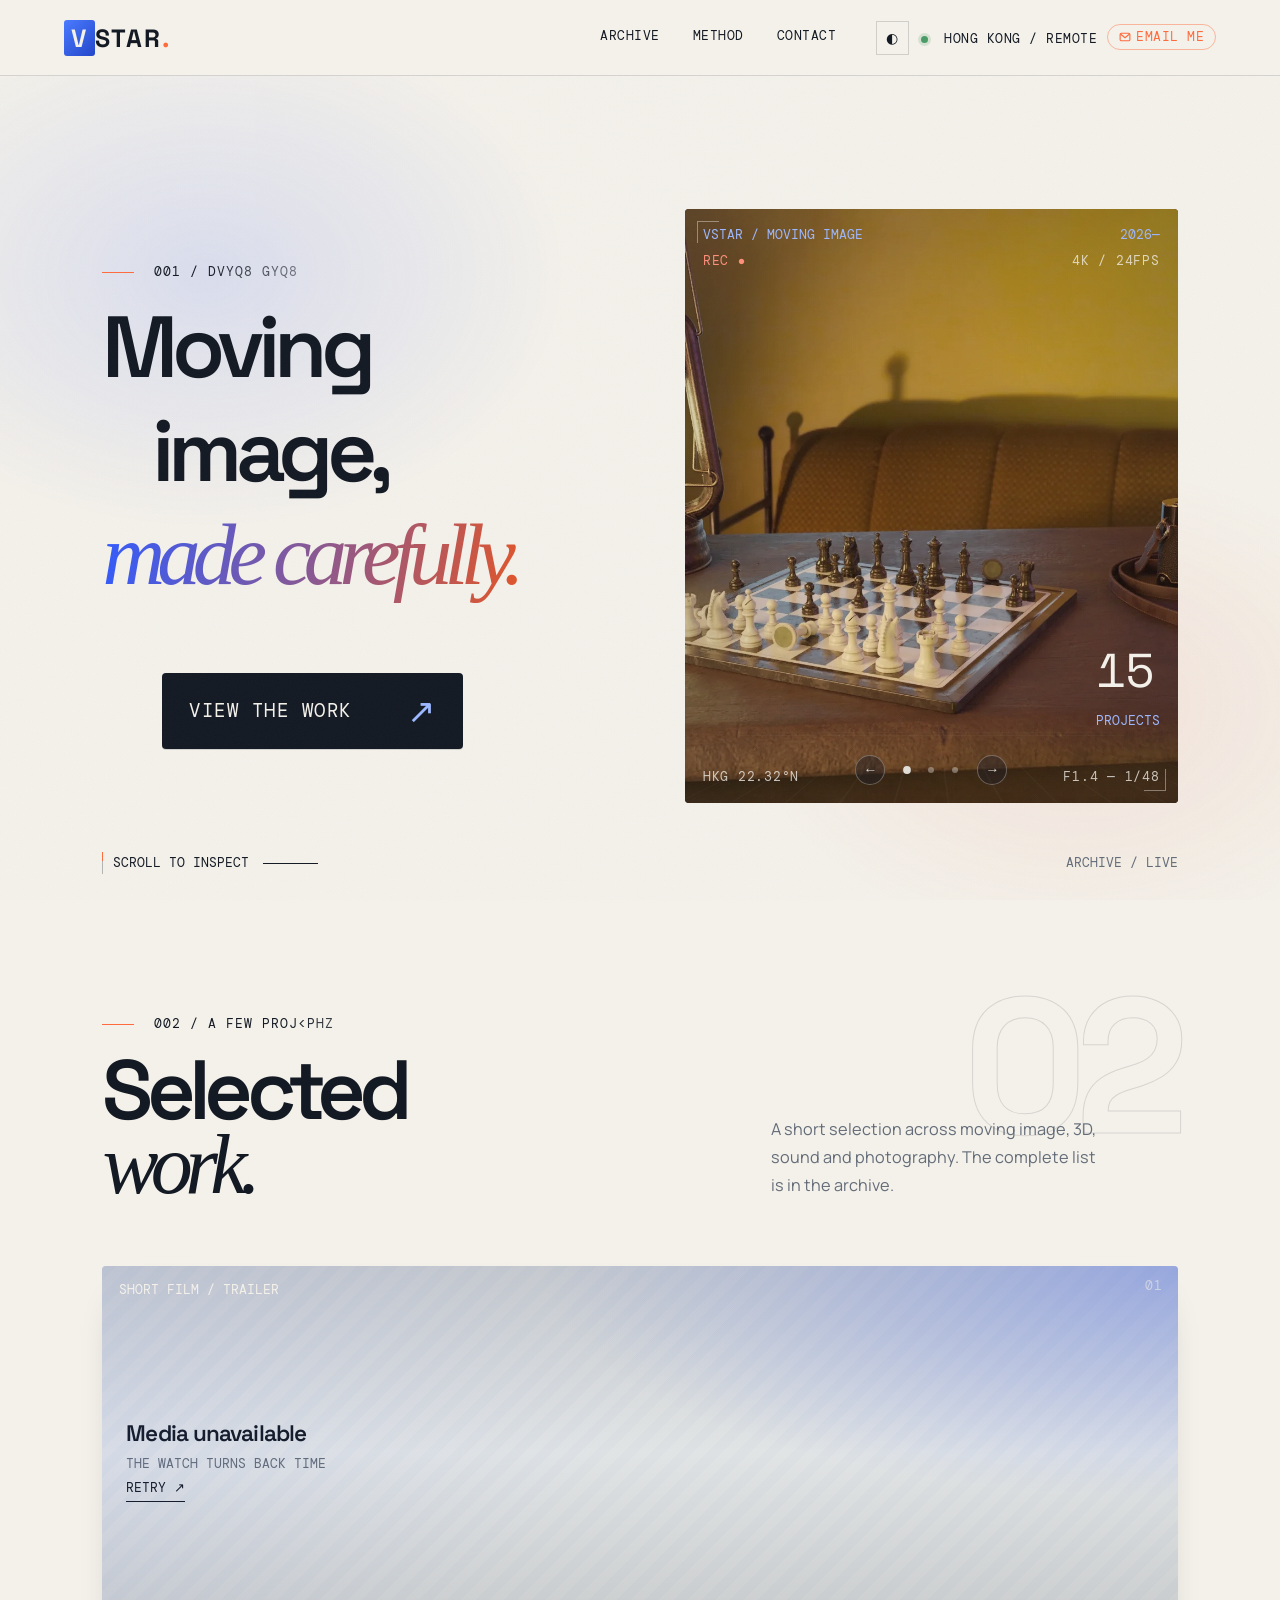
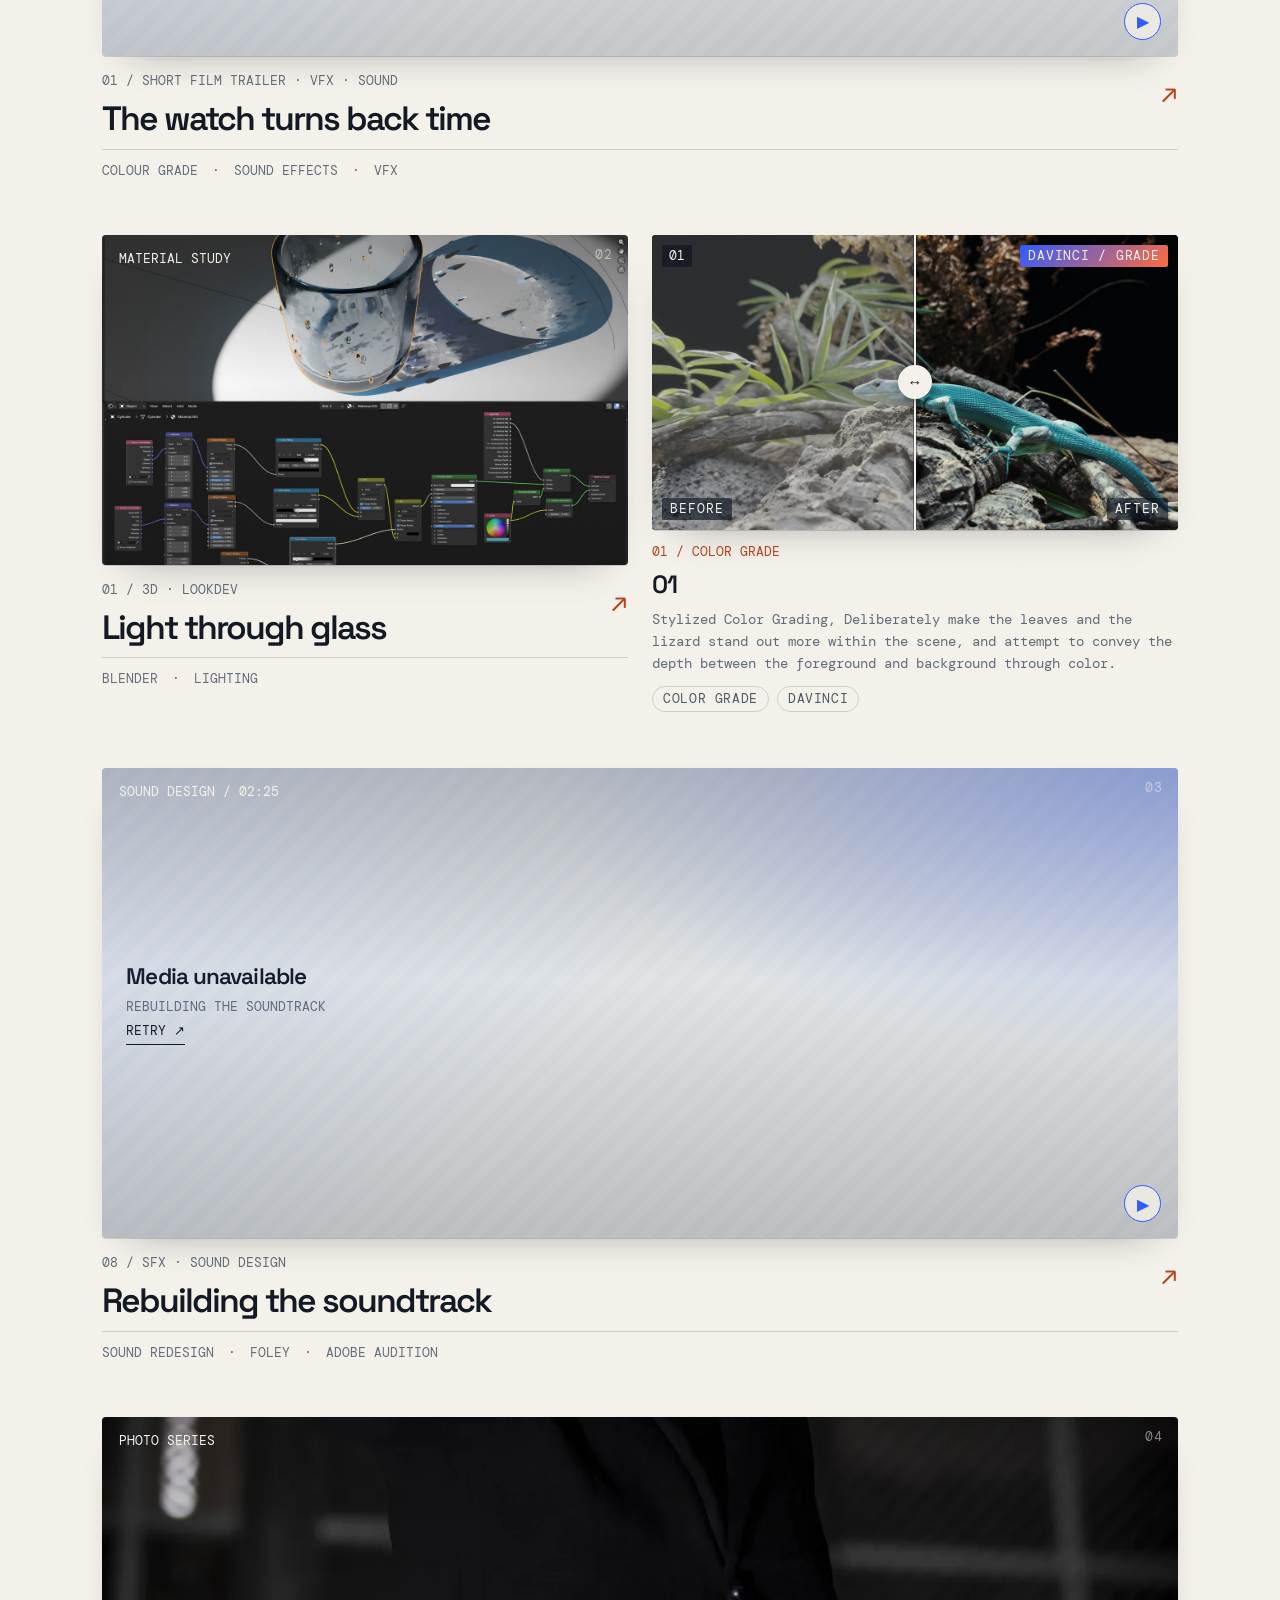
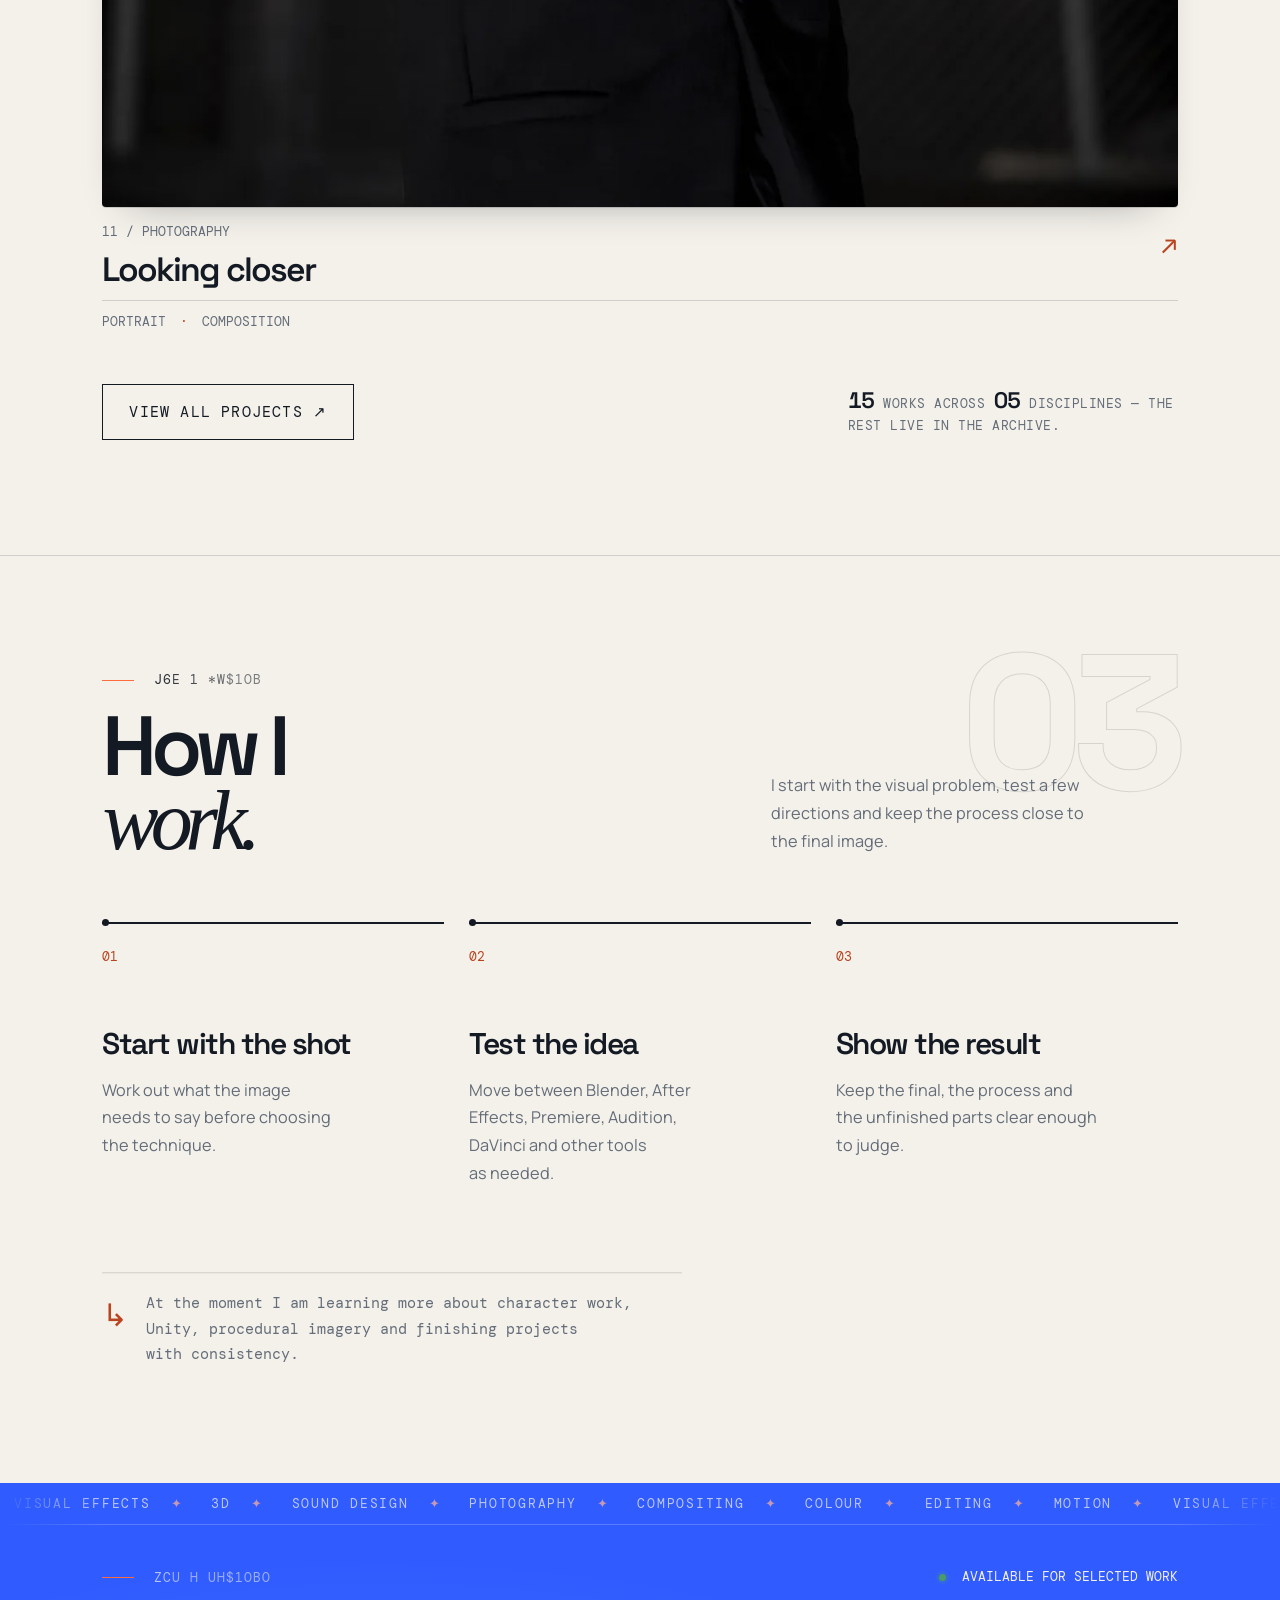
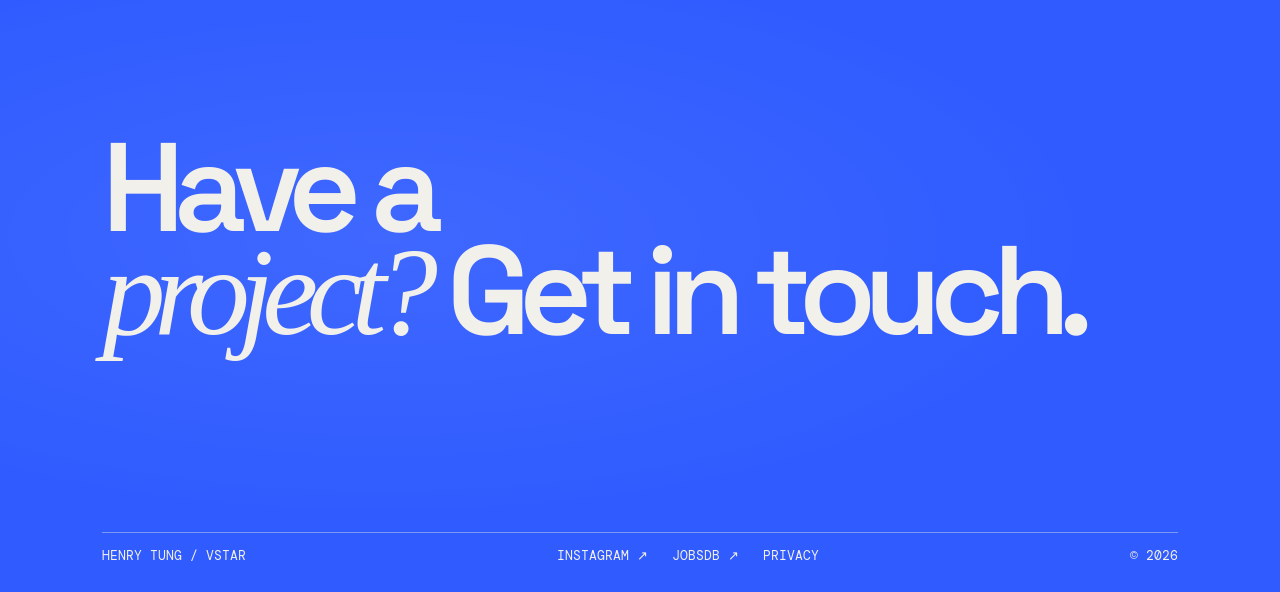
